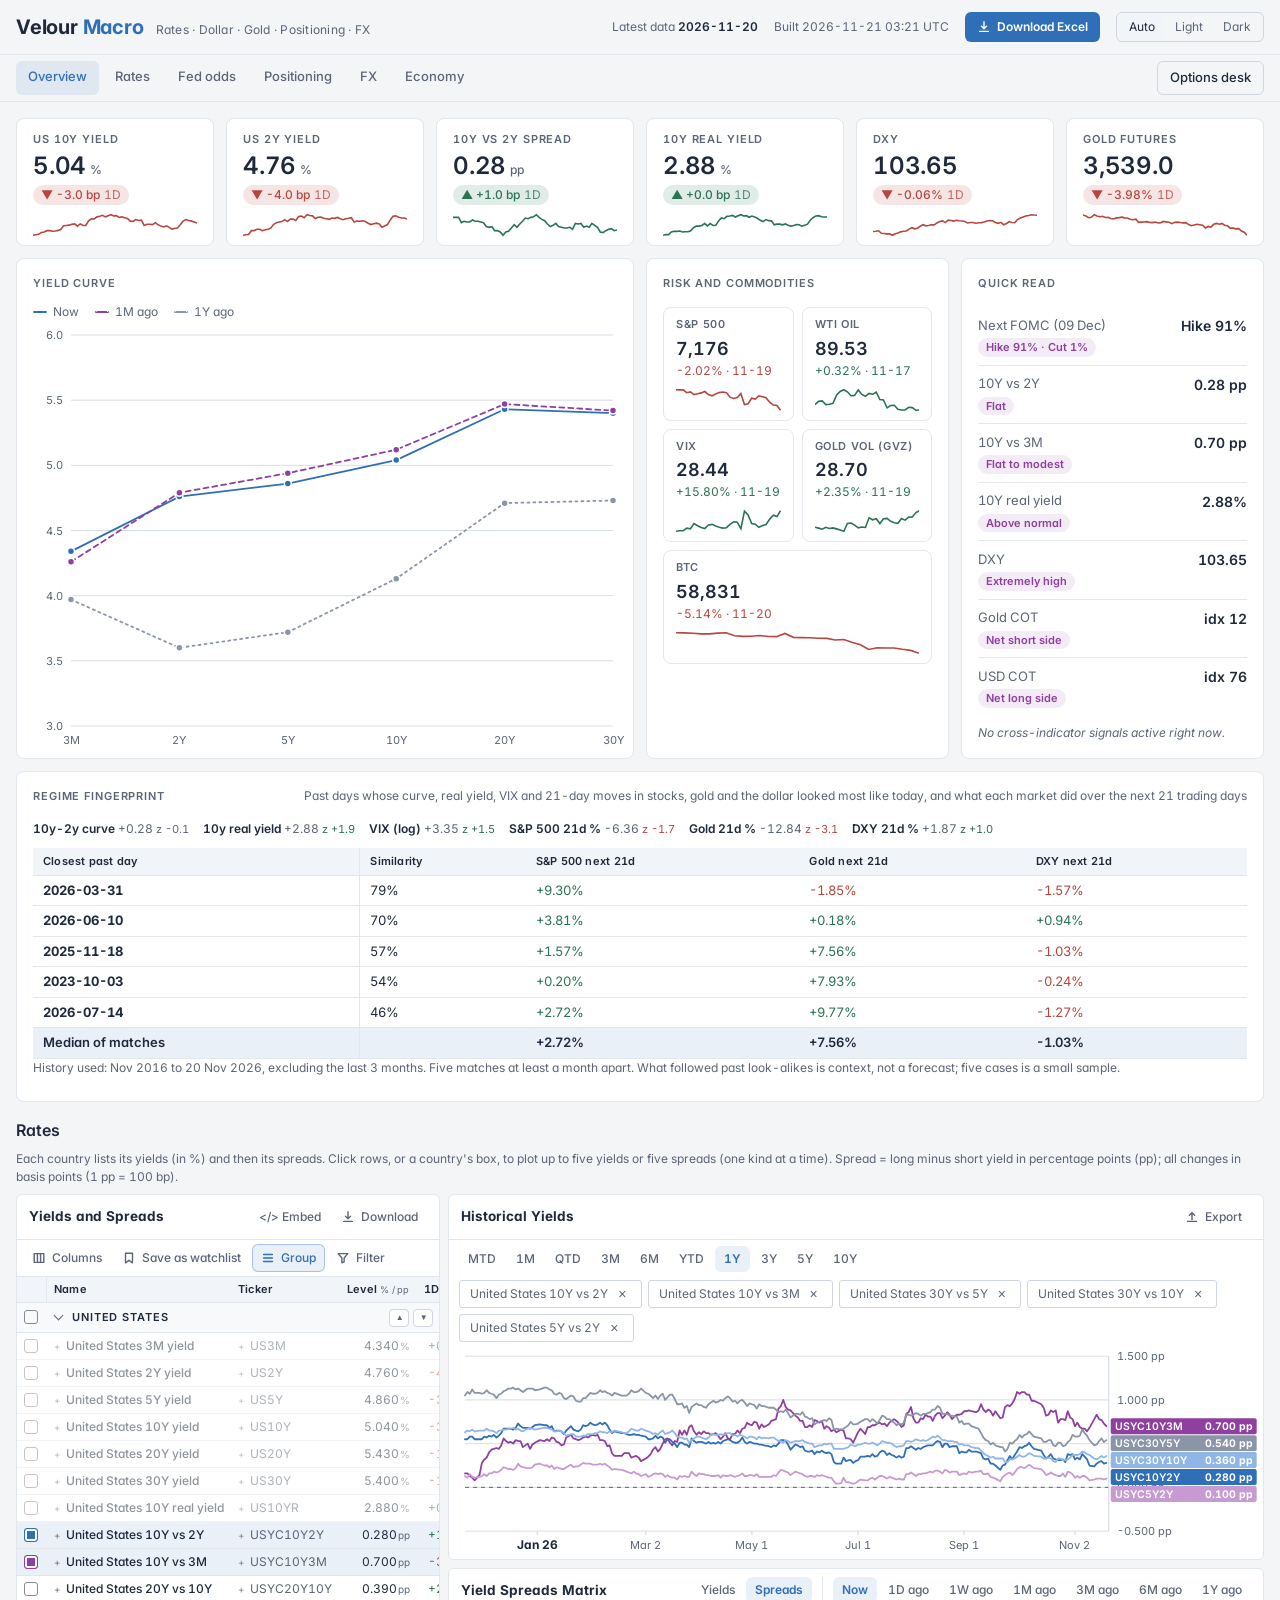
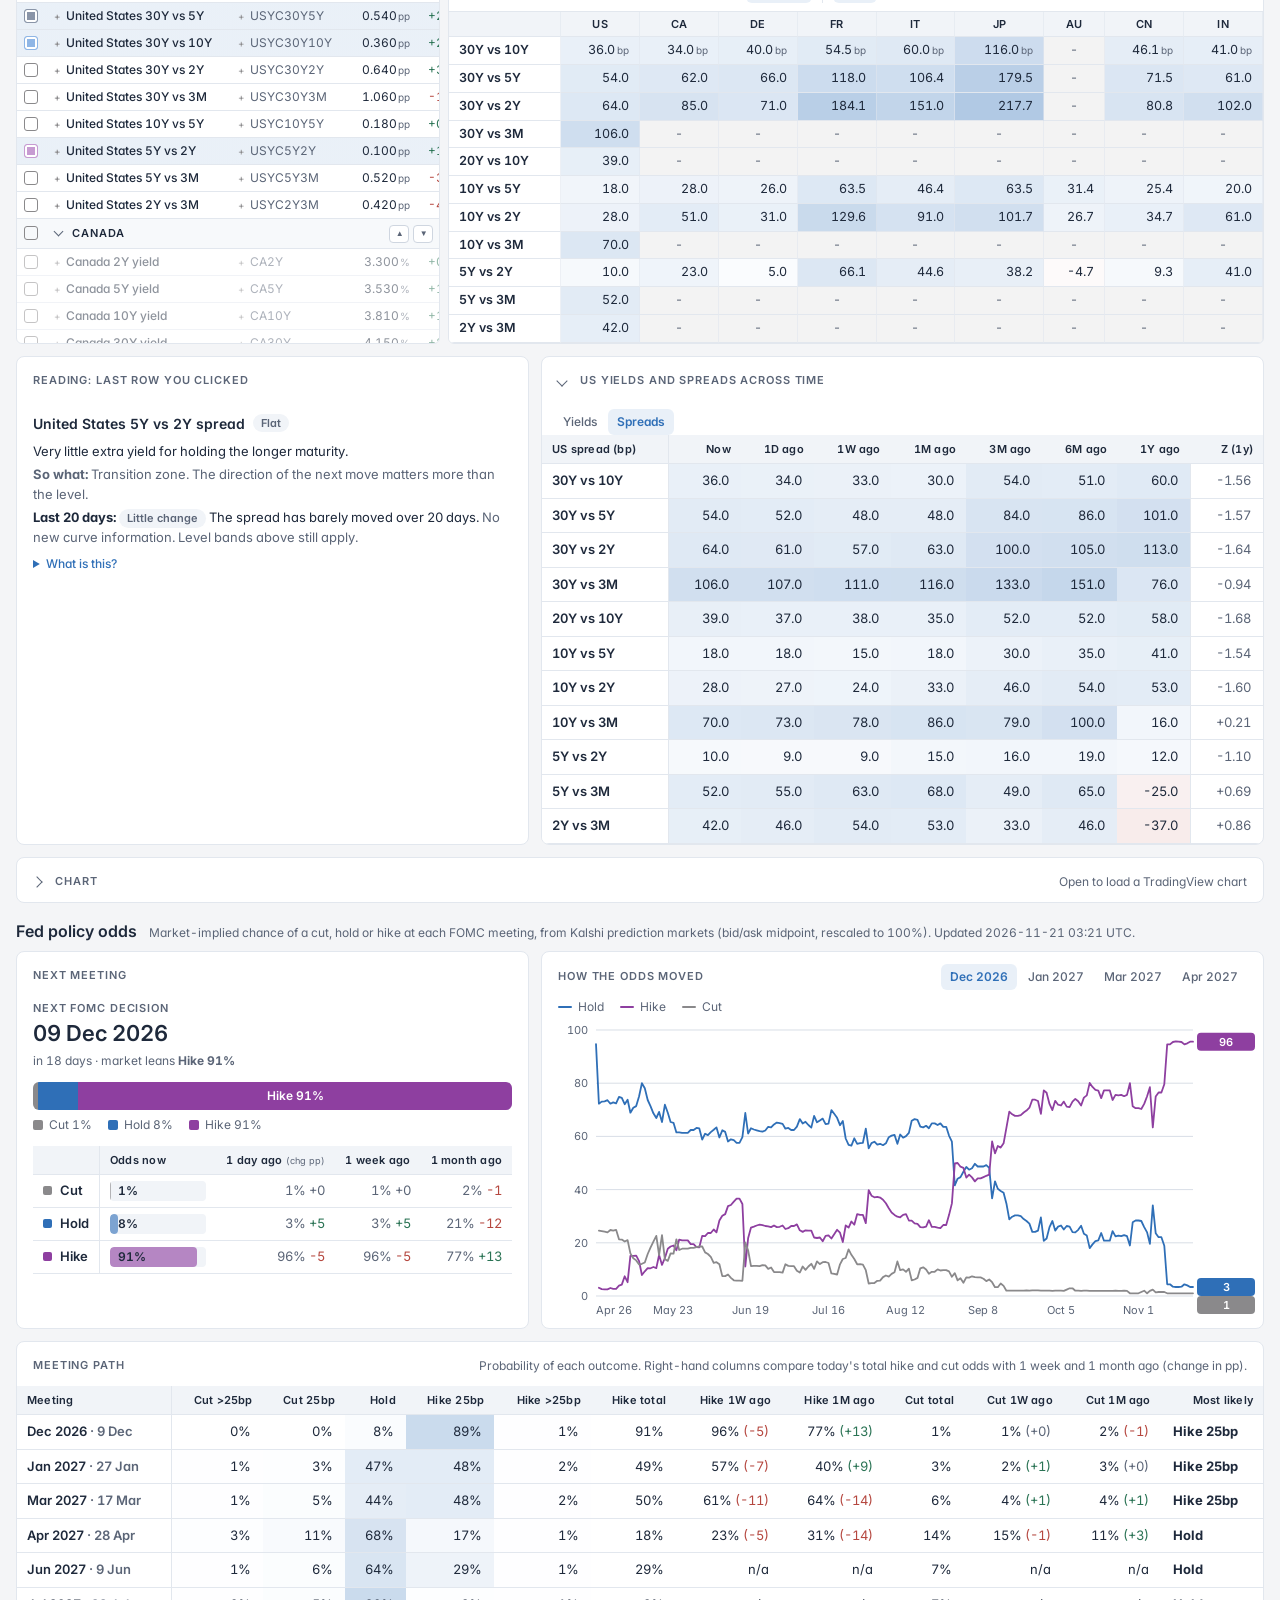
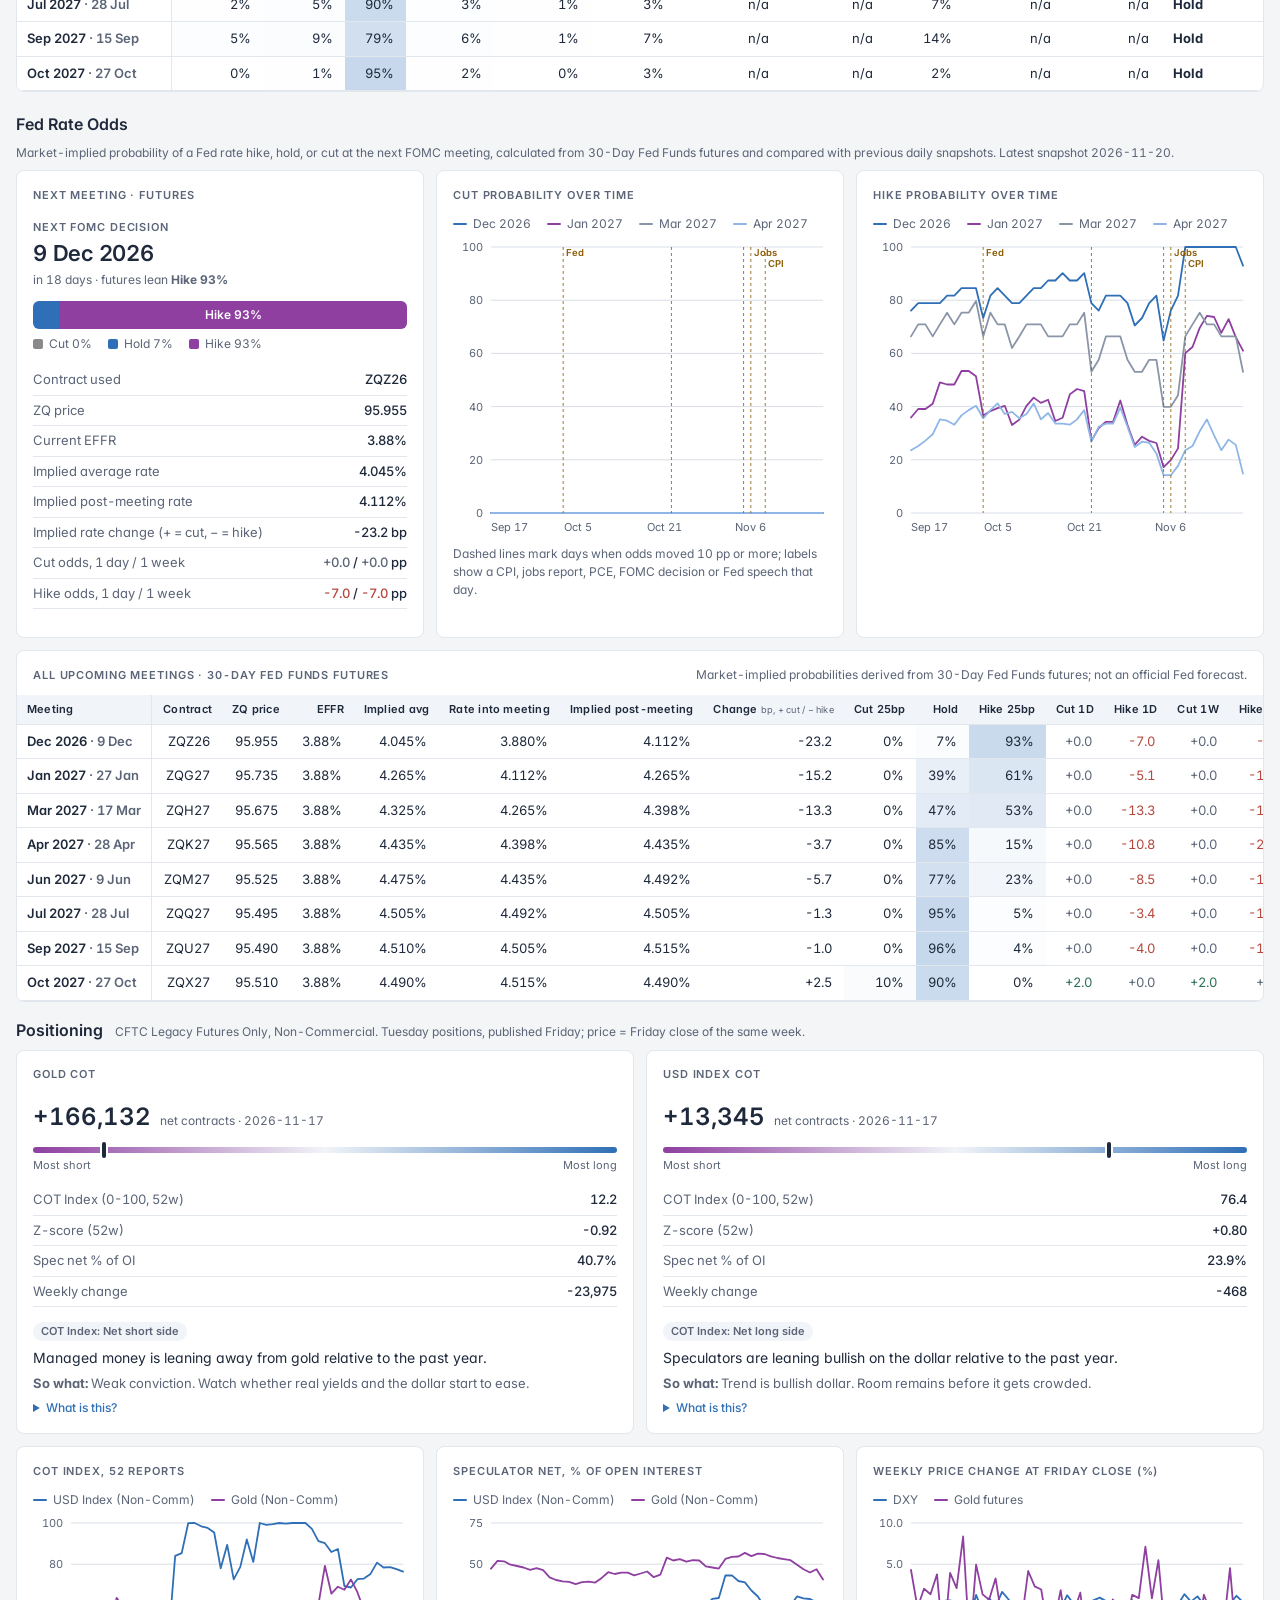
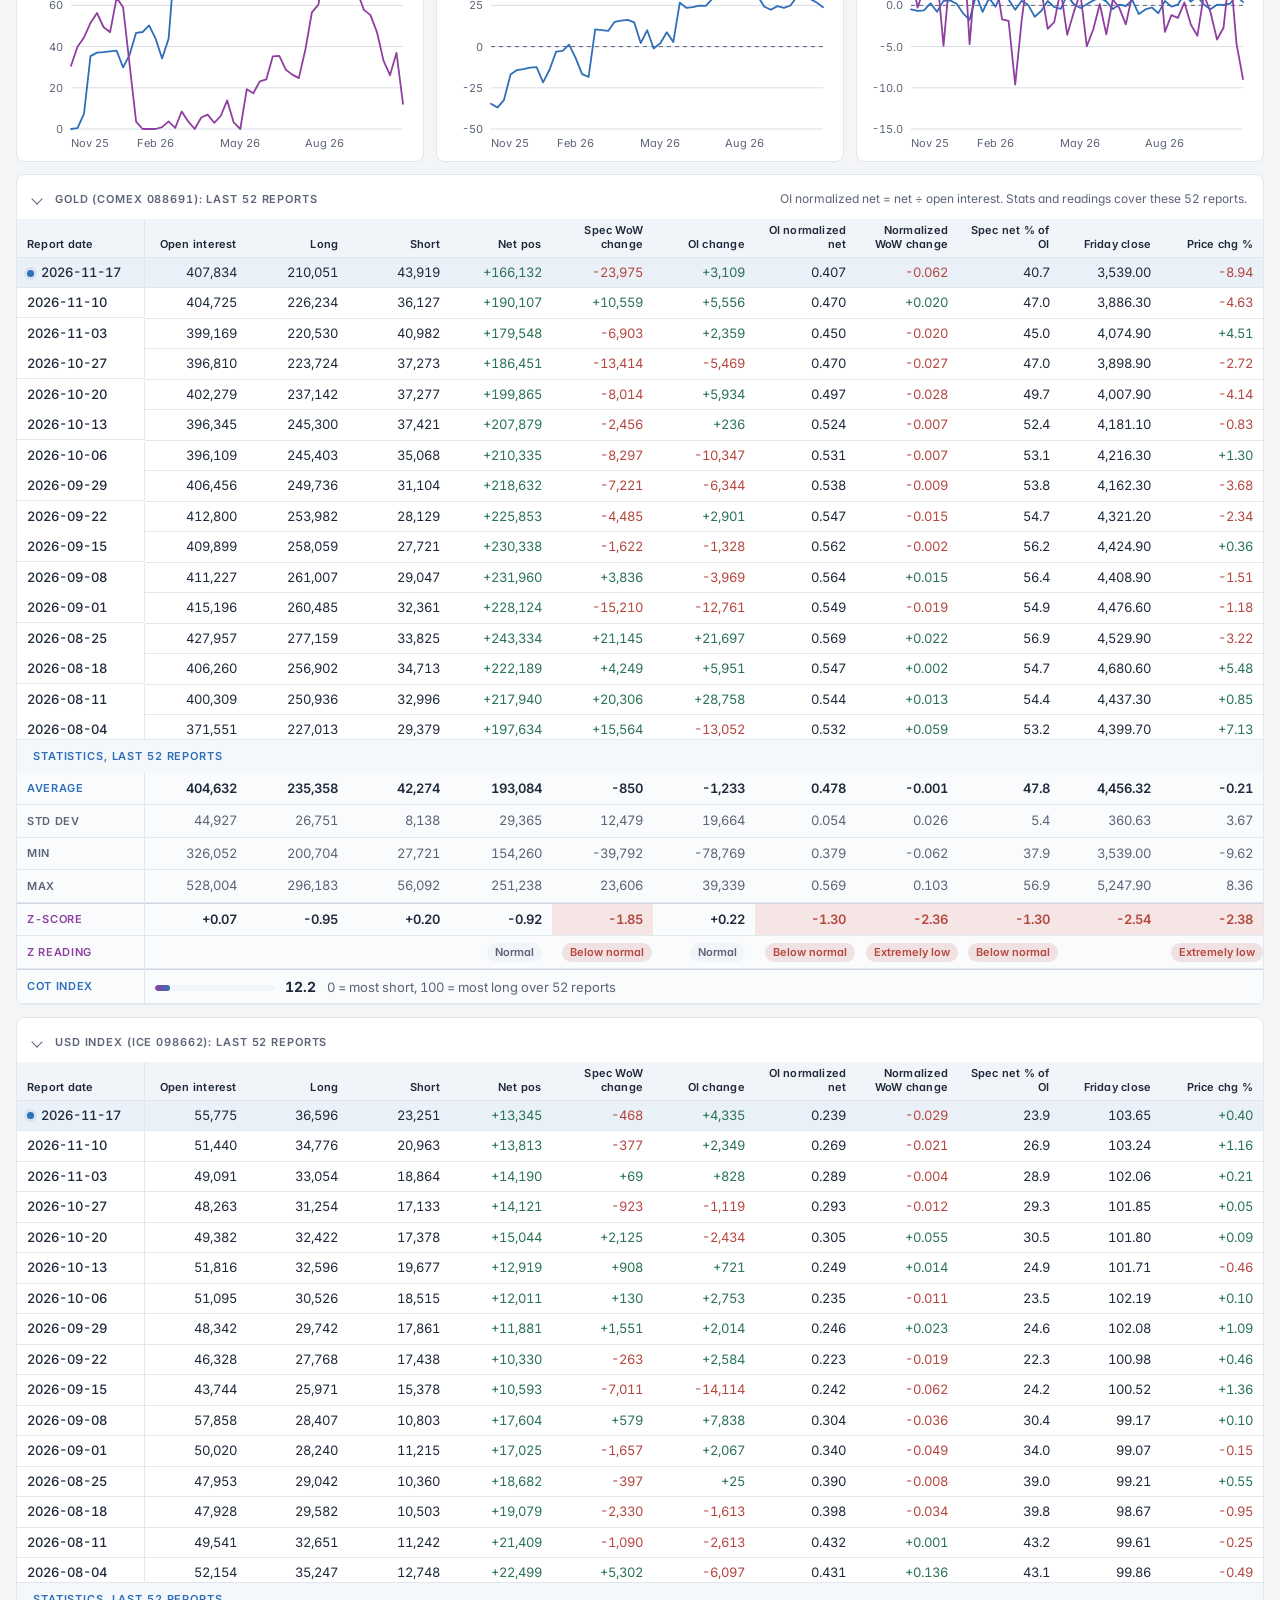
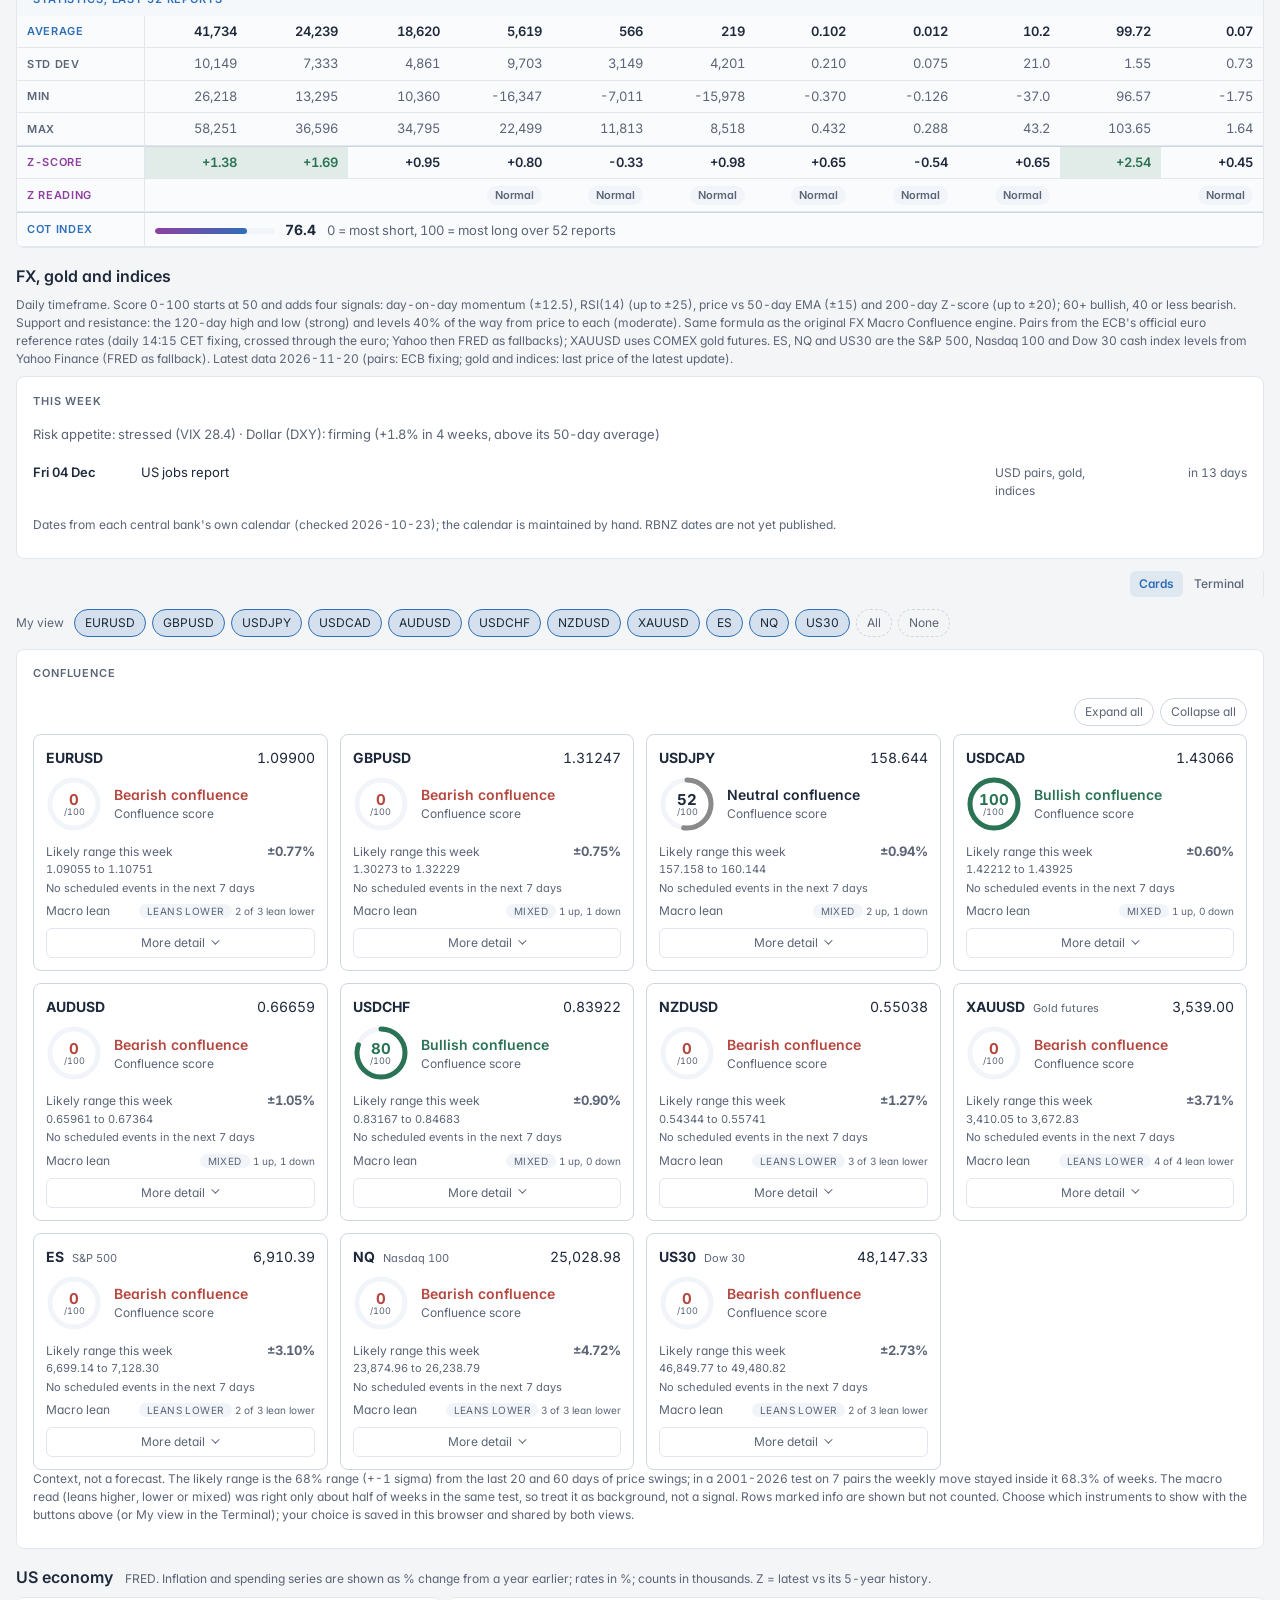
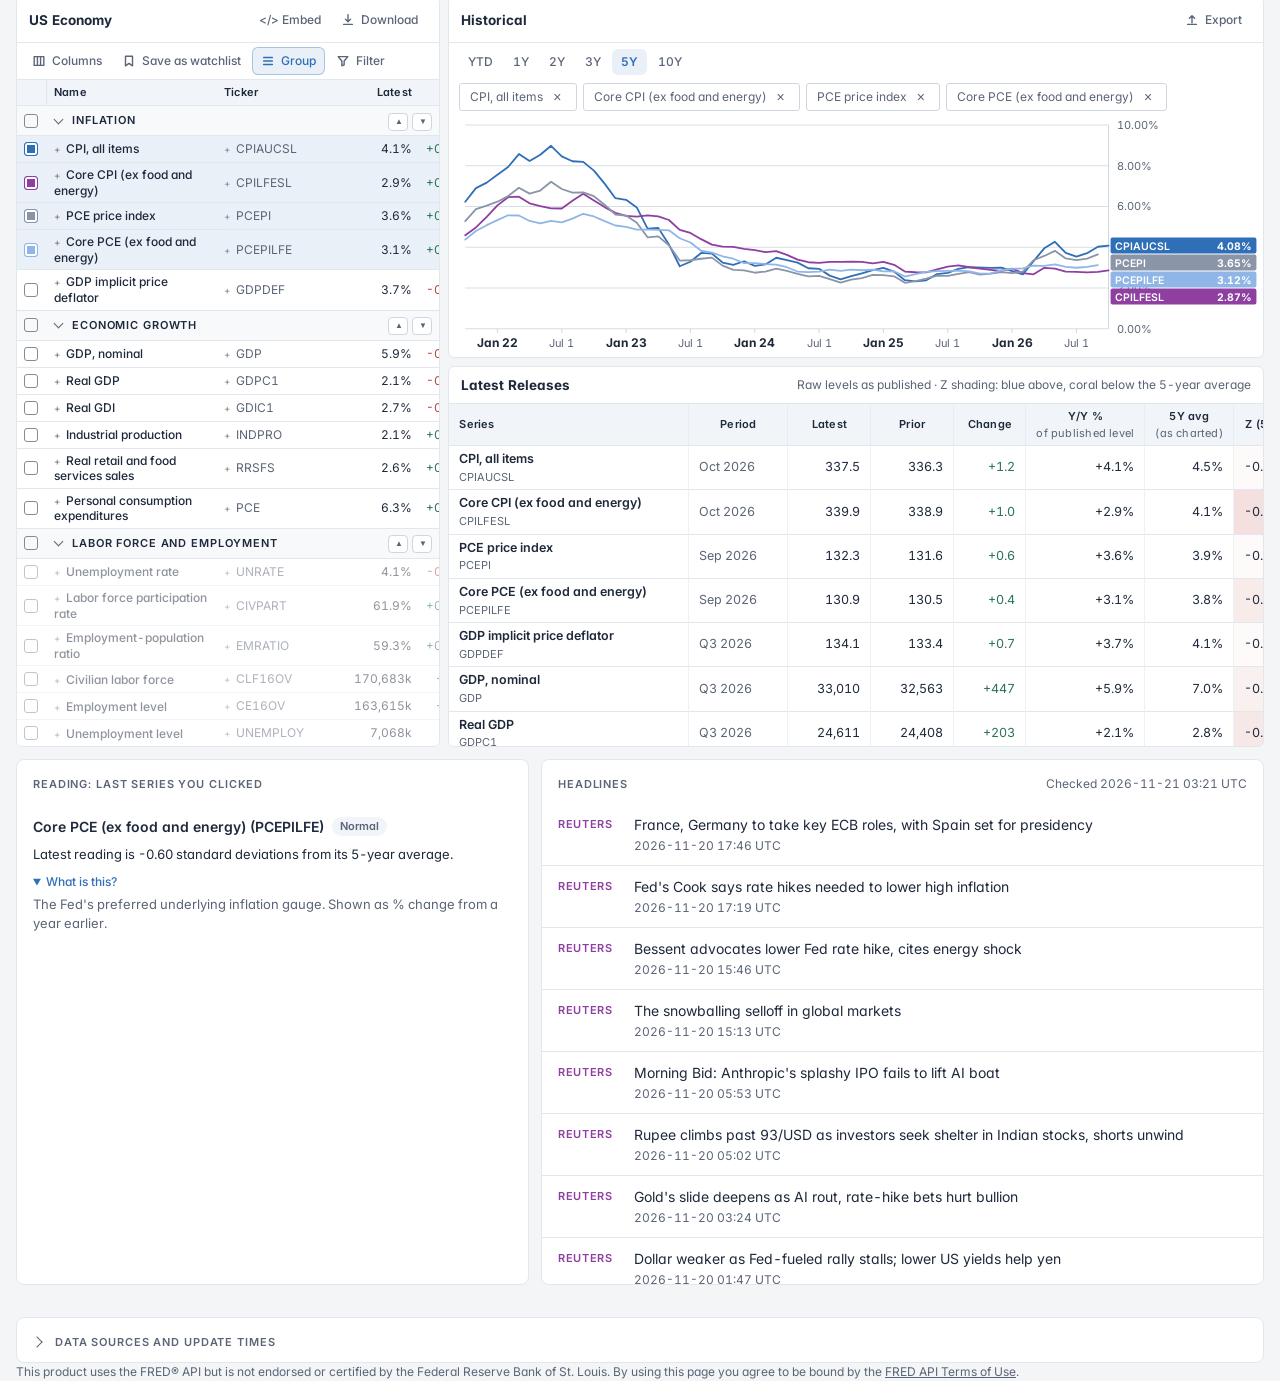
==== docs/index.html @ fdab0db1 "Auto-update data and dashboard" ====
<!doctype html>
<html lang="en">
<head>
<meta charset="utf-8">
<meta name="viewport" content="width=device-width, initial-scale=1">
<meta name="color-scheme" content="dark light">
<title>Velour Macro Dashboard</title>
<link rel="icon" type="image/png" sizes="64x64" href="[data-uri]">
<link rel="apple-touch-icon" href="[data-uri]">
<link rel="preconnect" href="https://fonts.googleapis.com">
<link rel="preconnect" href="https://fonts.gstatic.com" crossorigin>
<link rel="stylesheet" href="https://fonts.googleapis.com/css2?family=Inter:wght@400;500;600;700&display=swap">
<script>
  try { var t = localStorage.getItem("macro-theme"); if (t === "light" || t === "dark") document.documentElement.setAttribute("data-theme", t); } catch (e) {}
</script>
<style>
  /* =====================================================================
     DESIGN TOKENS
     Dark: a single cool-slate neutral family, tinted toward the brand blue, so page, panels, lines and accents harmonise.
       background #12151A · surface #1A1E25 · raised #20252D · hairline #252B34 · outline #2D343F
       text #E6EAF0 (softened white) · muted #8E98A9 · primary #90BFF9 · secondary #B96AC9 · neutral mark #6F7A8C
       status: up #6FBF9C · down #E0938D · warn #D9B26A (desaturated so they sit quietly on the surface)
     Light: derived from the same hues (primary #2F6FB7, secondary #8E3FA0), all text pairs AA.
     ===================================================================== */
  :root {
    /* Dark: one cool slate family tinted toward the primary blue, so background, panels, lines and accents share a hue.
       Brand accents kept: primary #90BFF9, secondary #B96AC9. Text softened slightly from #F8FAFC to cut glare. */
    --primary: #90bff9; --secondary: #b96ac9; --accent: #6f7a8c;
    --background: #12151a; --surface: #1a1e25; --text: #e6eaf0; --muted: #8e98a9; --border: #252b34;
    --border-strong: #2d343f; --surface-2: #20252d; --secondary-ink: #cf9ad9; --primary-ink: #9cc6fa;
    --up: #6fbf9c; --down: #e0938d; --warn: #d9b26a; --on-primary: #12151a;
    --s1: var(--primary); --s2: var(--secondary); --s3: #8a95a8; --s4: #c3dbfb; --s5: #dcb6e4;
    --tint-primary: rgba(144, 191, 249, .10); --tint-secondary: rgba(185, 106, 201, .14);
    --grid: rgba(143, 156, 178, .12);
    color-scheme: dark;
  }
  /* Light: derived from the same hues. #90BFF9 -> #2F6FB7, #B96AC9 -> #8E3FA0 (both AA on white and on #F4F5F7). */
  :root[data-theme="light"] {
    --primary: #2f6fb7; --secondary: #8e3fa0; --accent: #8a898b;
    --background: #f4f5f7; --surface: #ffffff; --text: #1e293b; --muted: #5b6577; --border: #e2e7ee;
    --border-strong: #cfd6e0; --surface-2: #f1f4f8; --secondary-ink: #8e3fa0; --primary-ink: #2f6fb7;
    --up: #2a7354; --down: #b5473f; --warn: #8a5a00; --on-primary: #ffffff;
    --s4: #8fb6e6; --s5: #c79bd2;
    --tint-primary: rgba(47, 111, 183, .10); --tint-secondary: rgba(142, 63, 160, .10);
    --grid: rgba(207, 214, 224, .8);
    color-scheme: light;
  }
  @media (prefers-color-scheme: light) {
    :root:not([data-theme]) {
      --primary: #2f6fb7; --secondary: #8e3fa0; --accent: #8a898b;
      --background: #f4f5f7; --surface: #ffffff; --text: #1e293b; --muted: #5b6577; --border: #e2e7ee;
      --border-strong: #cfd6e0; --surface-2: #f1f4f8; --secondary-ink: #8e3fa0; --primary-ink: #2f6fb7;
      --up: #2a7354; --down: #b5473f; --warn: #8a5a00; --on-primary: #ffffff;
      --s4: #8fb6e6; --s5: #c79bd2;
      --tint-primary: rgba(47, 111, 183, .10); --tint-secondary: rgba(142, 63, 160, .10);
      --grid: rgba(207, 214, 224, .8);
      color-scheme: light;
    }
  }
  /* legacy names used by the chart script */
  :root { --ink: var(--text); --line: var(--grid); --line2: var(--border-strong); --tile: var(--surface); --tint: var(--surface-2); --onser: var(--on-primary); --head: var(--surface-2); }

  /* Type scale: page title 20/600 · section title 16/600 · card label 11 caps · big number 24/600 · body 14 · table 13 */
  * { box-sizing: border-box; }
  html { scroll-behavior: smooth; background: var(--background); }
  @media (prefers-reduced-motion: reduce) { html { scroll-behavior: auto; } * { transition: none !important; animation: none !important; } }
  body { margin: 0; background: var(--background); color: var(--text); font: 14px/1.5 "Inter", system-ui, -apple-system, "Segoe UI", Roboto, sans-serif; font-feature-settings: "tnum" 1, "cv11" 1; -webkit-font-smoothing: antialiased; }
  td, th, .num, .kv, .tv { font-variant-numeric: tabular-nums; }
  a { color: var(--primary-ink); }
  .up { color: var(--up); } .down { color: var(--down); } .flat { color: var(--muted); }
  .muted-text { color: var(--muted); }
  .site-foot { padding-top: 4px; padding-bottom: 28px; }
  .site-foot p { margin: 0; font-size: 12px; line-height: 1.5; overflow-wrap: anywhere; }
  .news-empty { padding: 4px 16px 16px; }
  .sr-only { position: absolute; width: 1px; height: 1px; overflow: hidden; clip: rect(0 0 0 0); white-space: nowrap; }
  :focus-visible { outline: 2px solid var(--primary); outline-offset: 2px; border-radius: 4px; }
  ::selection { background: var(--tint-primary); }
  * { scrollbar-color: var(--accent) transparent; scrollbar-width: thin; }

  .wrap { max-width: 1472px; margin: 0 auto; padding: 0 16px; }

  /* ---------- header bar ---------- */
  .topbar { border-bottom: 1px solid var(--border); background: var(--background); }
  .topbar .wrap { display: flex; align-items: center; justify-content: space-between; gap: 8px 16px; flex-wrap: wrap; padding-top: 12px; padding-bottom: 12px; }
  .brand { display: flex; align-items: baseline; gap: 12px; flex-wrap: wrap; min-width: 0; }
  .brand h1 { margin: 0; font-size: 20px; font-weight: 700; letter-spacing: -.01em; }
  .brand h1 b { color: var(--primary); font-weight: 700; }
  .brand .sub { font-size: 12px; color: var(--muted); letter-spacing: .02em; }
  .meta { display: flex; align-items: center; gap: 8px 16px; flex-wrap: wrap; font-size: 12px; color: var(--muted); }
  .meta b { color: var(--text); font-weight: 600; }
  .btn { display: inline-flex; align-items: center; gap: 6px; font: inherit; font-size: 12px; font-weight: 600; color: var(--on-primary); background: var(--primary); border: 0; border-radius: 6px; padding: 6px 12px; text-decoration: none; cursor: pointer; }
  .btn:hover { filter: brightness(1.06); }
  .themes { display: inline-flex; border: 1px solid var(--border-strong); border-radius: 6px; padding: 2px; }
  .themes button { font: inherit; font-size: 12px; border: 0; background: transparent; color: var(--muted); padding: 3px 10px; border-radius: 4px; cursor: pointer; }
  .themes button[aria-pressed="true"] { background: var(--surface-2); color: var(--text); }

  .stickyhead { position: sticky; top: 0; z-index: 30; }
  @media (max-width: 760px) {
    .topbar .wrap { padding-top: 8px; padding-bottom: 8px; gap: 12px; flex-wrap: nowrap; overflow-x: auto; scrollbar-width: none; }
    .topbar .wrap > * { flex: none; }
    .brand, .meta { flex-wrap: nowrap; white-space: nowrap; }
    .brand .sub { display: none; }
    .meta { gap: 10px; }
    .btn { padding: 4px 9px; }
  }
  nav.sections { position: relative; z-index: 20; background: color-mix(in srgb, var(--background) 92%, transparent); backdrop-filter: blur(8px); -webkit-backdrop-filter: blur(8px); border-bottom: 1px solid var(--border); }
  nav.sections .wrap { display: flex; gap: 4px; overflow-x: auto; padding-top: 6px; padding-bottom: 6px; scrollbar-width: none; }
  nav.sections a { flex: none; color: var(--muted); text-decoration: none; font-size: 13px; font-weight: 500; padding: 6px 12px; border-radius: 6px; border-bottom: 2px solid transparent; transition: color .15s, background .15s; }
  nav.sections a:hover { color: var(--text); background: var(--surface); }
  nav.sections a.active { color: var(--primary-ink); background: var(--tint-primary); }

  /* ---------- sections & grid ---------- */
  main { padding: 8px 0 32px; }
  section.sec { scroll-margin-top: calc(var(--hh, 104px) - 10px);  /* the section's top padding tucks under the header, so nothing from the section above peeks through */ padding-top: 16px; }
  .sechead { display: flex; align-items: baseline; gap: 8px 12px; flex-wrap: wrap; margin: 0 0 8px; }
  .sechead h2 { margin: 0; font-size: 16px; font-weight: 600; }
  .sechead p { margin: 0; color: var(--muted); font-size: 12px; }
  .grid { display: grid; grid-template-columns: repeat(12, minmax(0, 1fr)); gap: 12px; }
  .grid > * { grid-column: span var(--w, 12); min-width: 0; }
  @media (max-width: 1024px) { .grid > * { grid-column: span min(var(--w, 12), 12); } .grid > .half { grid-column: span 12; } }
  @media (max-width: 760px) { .grid > * { grid-column: span 12 !important; } }

  /* ---------- one card style ---------- */
  .card { background: var(--surface); border: 1px solid var(--border); border-radius: 8px; min-width: 0; display: flex; flex-direction: column; overflow: hidden; }
  .card-h { display: flex; align-items: center; justify-content: space-between; gap: 8px; flex-wrap: wrap; padding: 12px 16px 8px; min-height: 44px; }
  .card-h h3 { margin: 0; font-size: 11px; font-weight: 600; color: var(--muted); text-transform: uppercase; letter-spacing: .08em; }
  .card-h .note { margin: 0; }
  .card-b { padding: 4px 16px 16px; flex: 1; min-height: 0; }
  .card-b.flush { padding: 0; }
  .note { color: var(--muted); font-size: 12px; margin: 0 0 8px; }
  details.card > summary { list-style: none; cursor: pointer; }
  details.card > summary::-webkit-details-marker { display: none; }
  details.card > summary .chev { width: 8px; height: 8px; border-right: 1.5px solid var(--muted); border-bottom: 1.5px solid var(--muted); transform: rotate(-45deg); transition: transform .15s; margin-right: 4px; flex: none; }
  details.card[open] > summary .chev { transform: rotate(45deg); }
  .tvbox { height: 480px; margin-top: 10px; border: 1px solid var(--border); border-radius: 8px; overflow: hidden; }
  .tvbox iframe { width: 100%; height: 100%; border: 0; display: block; }
  @media (max-width: 640px) { .tvbox { height: 380px; } }
  #tvcard { scroll-margin-top: calc(var(--hh, 104px) - 10px); }
  #tvcard[open] .tvhint { display: none; }
  .tvbox .tvload { margin: 12px; }
  .tvbox { position: relative; }
  .tvbox tv-advanced-chart { display: block; height: 100%; width: 100%; }
  .tvbar { display: flex; align-items: flex-start; justify-content: space-between; gap: 8px; }
  .tvbar .ranges { flex: 1 1 auto; min-width: 0; }
  .tvbar .tvx { flex: none; font: inherit; font-size: 12px; font-weight: 600; border: 1px solid var(--border-strong); background: var(--surface-2); color: var(--text); padding: 4px 12px; border-radius: 6px; cursor: pointer; white-space: nowrap; }
  .tvbar .tvx:hover:not(:disabled) { background: var(--tint-primary); color: var(--primary-ink); }
  .tvbar .tvx:disabled { opacity: .45; cursor: default; }
  .tvbar .tvx[hidden] { display: none; }
  /* expanded: the same card body is lifted over the viewport with CSS only, so the chart element is never rebuilt */
  .card-b.tvfull { position: fixed; inset: var(--tvtop, 0px) 0 0 0; z-index: 25; background: var(--surface); padding: 10px 12px; display: flex; flex-direction: column; overflow: auto; }
  .card-b.tvfull .tvbox { flex: 1 1 auto; height: auto; min-height: 240px; }
  .card-b.tvfull .tvnote2 { display: none; }
  .card-b.tvfull .note { margin: 8px 0 0; }
  body.tvlock { overflow: hidden; }
  .tvwm { position: absolute; left: 0; right: 0; top: 46%; transform: translateY(-50%); text-align: center; font-size: clamp(40px, 12vw, 120px); font-weight: 700; letter-spacing: .25em; color: var(--text); opacity: .08; pointer-events: none; user-select: none; z-index: 3; }
  @media (max-width: 480px) { .tvwm { display: none; } }
  details.card > summary .ttl { display: flex; align-items: center; gap: 10px; }
  details.card > summary:hover h3 { color: var(--text); }

  /* skeleton while a chart draws */
  .cv:empty::before { content: ""; position: absolute; inset: 8px; border-radius: 6px; background: linear-gradient(90deg, var(--surface-2) 0%, color-mix(in srgb, var(--surface-2) 60%, var(--surface)) 50%, var(--surface-2) 100%); background-size: 200% 100%; animation: sk 1.2s linear infinite; }
  @keyframes sk { to { background-position: -200% 0; } }

  /* ---------- KPI cards ---------- */
  .kpis { display: grid; grid-template-columns: repeat(6, minmax(0, 1fr)); gap: 12px; }
  @media (max-width: 1024px) { .kpis { grid-template-columns: repeat(3, minmax(0, 1fr)); } }
  @media (max-width: 520px) { .kpis { grid-template-columns: repeat(2, minmax(0, 1fr)); } }
  .kpi { background: var(--surface); border: 1px solid var(--border); border-radius: 8px; padding: 12px 16px 8px; min-width: 0; }
  .kl { font-size: 11px; color: var(--muted); text-transform: uppercase; letter-spacing: .08em; font-weight: 600; white-space: nowrap; overflow: hidden; text-overflow: ellipsis; }
  .kv { font-size: 24px; font-weight: 600; line-height: 1.25; margin-top: 4px; letter-spacing: -.01em; }
  .kv small { font-size: 12px; font-weight: 500; color: var(--muted); margin-left: 4px; }
  .kc { margin-top: 4px; font-size: 12px; color: var(--muted); }
  .chip-chg { display: inline-flex; align-items: center; gap: 4px; padding: 1px 8px; border-radius: 999px; background: var(--surface-2); color: var(--muted); font-weight: 500; }
  .chip-chg.up { color: var(--up); background: color-mix(in srgb, var(--up) 14%, transparent); }
  .chip-chg.down { color: var(--down); background: color-mix(in srgb, var(--down) 14%, transparent); }
  .chip-chg span { opacity: .8; font-weight: 400; }
  .spark { display: block; width: 100%; height: 24px; margin-top: 8px; }
  .spark.up { color: var(--up); } .spark.down { color: var(--down); } .spark.flat { color: var(--accent); }

  /* market tiles (risk strip, FX spot) */
  .tiles { display: grid; grid-template-columns: repeat(auto-fill, minmax(140px, 1fr)); gap: 8px; }
  .riskstrip { grid-template-columns: repeat(2, minmax(0, 1fr)); }
  .riskstrip .tile:last-child:nth-child(odd) { grid-column: 1 / -1; }   /* odd tile count: last tile spans the row */
  .tile { border: 1px solid var(--border); background: var(--surface-2); border-radius: 8px; padding: 8px 12px; min-width: 0; background: var(--surface); }
  .tl { display: flex; justify-content: space-between; align-items: center; gap: 6px; font-size: 11px; color: var(--muted); text-transform: uppercase; letter-spacing: .06em; font-weight: 600; }
  .tv { font-size: 18px; font-weight: 600; margin-top: 2px; }
  .tc { font-size: 12px; color: var(--muted); }
  .tc.up { color: var(--up); } .tc.down { color: var(--down); }
  .tile.empty .tv { color: var(--muted); font-weight: 400; }
  .tag { font-size: 10px; padding: 1px 8px; border-radius: 999px; background: var(--surface-2); color: var(--muted); letter-spacing: .04em; }
  .tag.up { background: color-mix(in srgb, var(--up) 14%, transparent); color: var(--up); }
  .tag.down { background: color-mix(in srgb, var(--down) 14%, transparent); color: var(--down); }
  .emptystate { margin: 0 0 12px; padding: 10px 12px; border: 1px dashed var(--border-strong); border-radius: 8px; color: var(--muted); font-size: 13px; }

  /* quick read */
  .quick { list-style: none; margin: 0; padding: 0; }
  .quick li { display: grid; grid-template-columns: 1fr auto; gap: 2px 8px; align-items: center; padding: 8px 0; border-bottom: 1px solid var(--border); }
  .quick li:last-child { border-bottom: 0; }
  .ql { font-size: 13px; color: var(--muted); } .qv { font-weight: 600; text-align: right; }
  .qb { grid-column: 1 / -1; justify-self: start; font-size: 11px; font-weight: 600; padding: 1px 8px; border-radius: 999px; background: var(--tint-secondary); color: var(--secondary-ink); }
  .optstats { display: flex; flex-wrap: wrap; gap: 6px 18px; font-size: 12px; color: var(--muted); margin: 2px 0 10px; }
  .optstats b { color: var(--text); font-weight: 600; }
  .opttab td, .opttab th { padding: 5px 10px; }
  .opttab tr.optnow th, .opttab tr.optnow td { background: var(--tint-primary); font-weight: 600; }
  .optread { font-size: 13px; margin: 10px 0 6px; line-height: 1.5; }
  .odbar { display: flex; flex-wrap: wrap; gap: 8px 16px; align-items: center; padding-top: 12px; }
  .odsel { font-size: 12px; color: var(--muted); display: inline-flex; gap: 6px; align-items: center; }
  .odsel select { font: inherit; font-size: 12px; color: var(--text); background: var(--surface-2); border: 1px solid var(--border-strong); border-radius: 6px; padding: 3px 6px; }
  .btn.ghost { background: var(--surface-2); color: var(--text); border: 1px solid var(--border-strong); margin-left: auto; }
  .odbar, .odstats, .odmode { flex: none !important; }
  .odstats { display: flex; flex-wrap: wrap; gap: 8px 22px; padding-top: 0; }
  .odstats div { min-width: 92px; } .odstats .kl { font-size: 10px; } .odstats .v { font-size: 17px; font-weight: 600; margin-top: 2px; font-variant-numeric: tabular-nums; }
  .odstats .m { font-size: 11px; color: var(--muted); font-variant-numeric: tabular-nums; }
  .odcap { font-size: 11px; color: var(--muted); padding: 0 16px; min-height: 16px; }
  .odbox { position: relative; height: 440px; margin: 4px 8px 10px; }
  .odbox canvas { width: 100%; height: 100%; display: block; cursor: grab; touch-action: none; }
  .odbox canvas:active { cursor: grabbing; }
  .odlegend { display: flex; gap: 8px; align-items: center; font-size: 11px; color: var(--muted); padding: 0 16px 12px; }
  .odlegend i { display: inline-block; width: 120px; height: 8px; border-radius: 4px; }
  .odgrid { height: 440px; overflow: auto; margin: 4px 8px 10px; border: 1px solid var(--border); border-radius: 6px; }
  .odgrid table { font-size: 11px; } .odgrid th, .odgrid td { padding: 3px 8px; text-align: right; }
  .odgrid thead th { position: sticky; top: 0; background: var(--surface); z-index: 2; cursor: pointer; }
  .odgrid tbody th { position: sticky; left: 0; background: var(--surface); z-index: 1; }
  .odgrid td { cursor: pointer; background: color-mix(in srgb, var(--c, transparent) calc(var(--i, 0) * 1%), transparent); }
  .odgrid td.sel, .odgrid th.sel { outline: 1px solid var(--primary); outline-offset: -1px; }
  .odgrid tr.spot th, .odgrid tr.spot td { border-bottom: 1px dashed var(--text); }
  .odgrid .tagw { font-size: 9px; font-weight: 600; padding: 0 4px; border-radius: 3px; margin-left: 4px; }
  .odtip { position: absolute; pointer-events: none; background: var(--surface-2); border: 1px solid var(--border-strong); border-radius: 6px; padding: 4px 8px; font-size: 11px; white-space: nowrap; z-index: 5; display: none; }
  @media (max-width: 760px) { .odbox, .odgrid { height: 360px; } .odbox.odterr { height: 290px; } .btn.ghost { margin-left: 0; } }
  .odgcols[hidden] { display: none !important; } .odgcols { display: none; font-size: 11px; padding: 2px 8px; margin: 0; flex: none; } @media (max-width: 760px) { .odgcols { display: inline-block; } }
  #od-rng { flex: none; }
  .odfeed { font-size: 11px; color: var(--muted); margin-left: auto; display: inline-flex; align-items: center; gap: 6px; }
  .odfeed i { width: 7px; height: 7px; border-radius: 50%; background: var(--up); display: inline-block; } .odfeed.stale i { background: var(--warn); }
  .odfeed + .btn.ghost { margin-left: 0; }
  .odreg { margin: 0 16px 14px; padding: 6px 10px; border-left: 3px solid var(--c, var(--muted)); background: var(--surface-2); border-radius: 0 6px 6px 0; font-size: 12px; display: flex; gap: 10px; align-items: baseline; flex-wrap: wrap; }
  .odreg b { color: var(--c); text-transform: uppercase; letter-spacing: .06em; font-size: 11px; }
  .odsw { display: flex; gap: 5px; } .odsw button { width: 16px; height: 16px; border-radius: 4px; border: 1px solid var(--border-strong); cursor: pointer; padding: 0; }
  .odsw button[aria-pressed="true"] { outline: 2px solid var(--text); outline-offset: 1px; }
  .odgwrap { display: flex; gap: 6px; margin: 4px 8px 10px; } .odgwrap .odgrid { flex: 1; margin: 0; }
  .odbar2 { width: 10px; border-radius: 5px; display: flex; flex-direction: column; justify-content: space-between; align-items: center; position: relative; }
  .odbar2 span { position: absolute; right: 14px; font-size: 9px; color: var(--muted); white-space: nowrap; } .odbar2 span:first-child { top: 0; } .odbar2 span:last-child { bottom: 0; }
  .odgrid td.lvl { text-align: left; } .odgrid .pill { font-size: 10px; font-weight: 600; padding: 1px 6px; border-radius: 4px; white-space: nowrap; }
  .optin { padding: 0 12px 12px; } .optin > .card { box-shadow: none; }
  nav.sections a.pagetab { margin-left: auto; color: var(--text); border: 1px solid var(--border-strong); }
  nav.sections a.pagetab.active { border-color: transparent; }
  .backlink { font-size: 12px; color: var(--primary-ink); text-decoration: none; margin-right: 6px; } .backlink:hover { text-decoration: underline; }
  body.optpage main > .sec:not(#options) { display: none !important; }
  body:not(.optpage) #options { display: none !important; }
  .odvi { cursor: pointer; border-radius: 6px; padding: 4px 6px; } .odvi.on { background: var(--tint-primary); }
  .odmode { font-size: 12px; color: var(--muted); margin: 0; padding: 0 16px 8px; }
  .odstack { display: grid; grid-template-columns: 1fr 1fr; gap: 12px; padding: 4px 12px 12px; }
  .odpane { border: 1px solid var(--border); border-radius: 8px; padding: 8px; min-width: 0; }
  .odpane .odpbar { display: flex; flex-wrap: wrap; gap: 6px; margin-bottom: 4px; }
  .odpane select { font: inherit; font-size: 12px; color: var(--text); background: var(--surface-2); border: 1px solid var(--border-strong); border-radius: 6px; padding: 3px 6px; }
  .odpane .odbox { height: 380px; margin: 0; }
  .odguide p { margin: 0 0 8px; font-size: 13px; line-height: 1.55; } .odguide b { color: var(--text); }
  .odprompt { width: 100%; min-height: 220px; font: 12px/1.5 ui-monospace, SFMono-Regular, Menlo, monospace; color: var(--text); background: var(--surface-2); border: 1px solid var(--border-strong); border-radius: 8px; padding: 10px; margin: 6px 0 8px; resize: vertical; box-sizing: border-box; }
  .fpprof { display: flex; flex-wrap: wrap; gap: 6px 14px; font-size: 12px; margin: 0 0 10px; color: var(--muted); }
  .fpprof b { color: var(--text); font-weight: 600; } .fpprof i { font-style: normal; font-size: 11px; }
  @media (max-width: 760px) { .odstack { grid-template-columns: 1fr; } }
  .quiet { margin: 8px 0 0; font-size: 12px; color: var(--muted); font-style: italic; }
  .signals { list-style: none; margin: 8px 0 0; padding: 0; display: grid; gap: 8px; }
  .signals li { border-left: 2px solid var(--warn); padding: 4px 0 4px 10px; }
  .signals span { display: block; color: var(--muted); font-size: 13px; }

  /* ---------- tables ---------- */
  .scroll { overflow: auto; }
  table { width: 100%; border-collapse: separate; border-spacing: 0; font-size: 13px; line-height: 1.5; }
  th, td { text-align: left; padding: 6px 10px; border-bottom: 1px solid var(--border); vertical-align: middle; white-space: nowrap; }
  thead th { position: sticky; top: 0; z-index: 2; background: var(--surface-2); color: var(--text); font-size: 11px; font-weight: 600; letter-spacing: .02em; border-bottom: 1px solid var(--border); }
  thead th small, th small { color: var(--muted); font-weight: 400; }
  tbody tr:hover > * { background-color: color-mix(in srgb, var(--surface-2) 70%, transparent); }
  td.hm { --c: var(--up); background: color-mix(in srgb, var(--c) calc(var(--i) * .2%), transparent); }
  td.hm.down { --c: var(--down); }
  .badge, .pill { display: inline-block; font-size: 11px; font-weight: 600; padding: 1px 8px; border-radius: 999px; white-space: nowrap; background: var(--surface-2); color: var(--muted); }
  .badge.warn { background: color-mix(in srgb, var(--warn) 16%, transparent); color: var(--warn); }
  .pill.up { background: color-mix(in srgb, var(--up) 14%, transparent); color: var(--up); }
  .pill.down { background: color-mix(in srgb, var(--down) 14%, transparent); color: var(--down); }
  .pill.flat { background: var(--surface-2); color: var(--muted); }

  /* ---------- terminal blocks (Rates, Economy) ---------- */
  .term { display: grid; grid-template-columns: minmax(0, 5fr) minmax(0, 7fr); grid-template-rows: auto auto; gap: 12px; }
  .term .wlp { grid-row: 1 / span 2; max-height: 900px; }
  .term .chp { grid-column: 2; }
  .term .rdp { grid-column: 2; }
  @media (max-width: 1024px) { .term { grid-template-columns: minmax(0, 1fr); } .term .wlp, .term .chp, .term .rdp { grid-column: 1; grid-row: auto; } .term .wlp { max-height: 70vh; } }
  .tbar { display: flex; align-items: center; gap: 2px; padding: 0 8px 8px; flex-wrap: nowrap; overflow-x: auto; scrollbar-width: none; }
  .tbar .sp { flex: 1; }
  .ctools { display: inline-flex; gap: 2px; }
  .embedok { color: var(--up) !important; }
  .tbar button, .card-h .tool { font: inherit; font-size: 12px; font-weight: 500; border: 1px solid transparent; background: transparent; color: var(--muted); padding: 4px 8px; border-radius: 6px; cursor: pointer; white-space: nowrap; display: inline-flex; align-items: center; gap: 6px; }
  .tbar button:hover, .card-h .tool:hover { color: var(--text); background: var(--surface-2); }
  .tbar button[aria-pressed="true"], .tbar button[aria-expanded="true"] { color: var(--primary-ink); border-color: color-mix(in srgb, var(--primary) 35%, transparent); background: var(--tint-primary); }
  .ico { width: 14px; height: 14px; flex: none; stroke: currentColor; fill: none; stroke-width: 1.6; stroke-linecap: round; stroke-linejoin: round; }
  .colmenu { display: flex; flex-wrap: wrap; gap: 4px 16px; padding: 8px 16px; border-top: 1px solid var(--border); font-size: 12px; color: var(--muted); }
  .colmenu[hidden], .filter[hidden] { display: none; }
  .colmenu input { accent-color: var(--primary); }
  .filter { padding: 0 16px 8px; }
  .filter input { width: 100%; font: inherit; font-size: 13px; padding: 6px 10px; border: 1px solid var(--border-strong); border-radius: 6px; background: var(--background); color: var(--text); }
  .wl { flex: 1; overflow: auto; min-height: 0; border-top: 1px solid var(--border); }
  table.watch { font-size: 13px; }
  table.watch th, table.watch td { padding: 5px 8px; height: 30px; }
  table.watch thead th { text-align: right; }
  table.watch thead th:nth-child(2), table.watch thead th.c-tk { text-align: left; }
  table.watch td { text-align: right; }
  table.watch th[scope=row] { font-weight: 500; position: sticky; left: 0; background: var(--surface); z-index: 1; }
  table.watch.econ th[scope=row] { white-space: normal; min-width: 170px; max-width: 230px; line-height: 1.3; }
  /* frozen left side while scrolling sideways: checkbox column, name column and the group titles */
  table.watch td.cb, table.watch th.cb { position: sticky; left: 0; z-index: 2; background: var(--surface); width: 30px; min-width: 30px; max-width: 30px; }
  table.watch thead th.cb { z-index: 4; background: var(--surface-2); }
  table.watch th[scope=row] { left: 30px !important; }
  table.watch thead th:nth-child(2) { position: sticky; left: 30px; z-index: 4; }
  table.watch tr.grp td.cb { background: color-mix(in srgb, var(--surface-2) 55%, var(--surface)); }
  table.watch tr.grp .gt { position: sticky; left: 30px; }
  table.watch tr.grp .gmove { z-index: 2; background: color-mix(in srgb, var(--surface-2) 55%, var(--surface)); }
  table.watch td.cb, table.watch th.cb { padding: 0 0 0 10px; text-align: left; }
  table.watch .plus { color: var(--accent); margin-right: 6px; font-size: 10px; }
  table.watch .tk { color: var(--muted); font-size: 12px; text-align: left; }
  table.watch small.cu { color: var(--muted); font-size: 10px; margin-left: 2px; }
  table.watch td.yd small { color: var(--muted); font-size: 10px; margin-left: 1px; }
  table.watch.hide-c-tk .c-tk, table.watch.hide-c-d5 .c-d5, table.watch.hide-c-d20 .c-d20, table.watch.hide-c-d252 .c-d252, table.watch.hide-c-z .c-z, table.watch.hide-c-per .c-per, table.watch.hide-c-cf .c-cf, table.watch.hide-c-ln .c-ln, table.watch.hide-c-rg .c-rg { display: none; }
  table.watch tr.grp td, table.watch tr.grp th { background: color-mix(in srgb, var(--surface-2) 55%, var(--surface)); height: 32px; border-bottom: 1px solid var(--border); }
  table.watch tr.grp th { padding: 0; position: static; }
  .gt { font: inherit; font-size: 11px; font-weight: 600; letter-spacing: .08em; text-transform: uppercase; color: var(--text); background: none; border: 0; cursor: pointer; padding: 4px 8px; display: inline-flex; align-items: center; gap: 8px; }
  .car { width: 7px; height: 7px; border-right: 1.5px solid var(--muted); border-bottom: 1.5px solid var(--muted); transform: rotate(45deg); transition: transform .15s; margin: -3px 2px 0 0; }
  .gt[aria-expanded="false"] .car { transform: rotate(-45deg); margin-top: 0; }
  tbody.closed tr.row, tr.row.hidden { display: none; }
  .gmove { text-align: right !important; white-space: nowrap; position: sticky; right: 0; }
  .mv { font-size: 8px; line-height: 1; border: 1px solid var(--border-strong); background: var(--surface); color: var(--muted); width: 20px; height: 18px; border-radius: 4px; cursor: pointer; margin-left: 4px; }
  .mv:hover { color: var(--text); border-color: var(--accent); }
  .gbox, .pick { display: inline-block; width: 14px; height: 14px; border: 1.5px solid var(--accent); border-radius: 3px; vertical-align: -3px; cursor: pointer; background: transparent; }
  .gbox[aria-checked="true"] { background: var(--primary); border-color: var(--primary); }
  tr.row { cursor: pointer; transition: background-color .12s; }
  table.watch tr.row.on > *, table.watch tr.row.on > th[scope=row] { background: linear-gradient(var(--tint-primary), var(--tint-primary)) var(--surface); }
  table.watch tr.row:hover > th[scope=row] { background: var(--surface-2); }
  tr.row.on .pick { background: var(--c, var(--primary)); border-color: var(--c, var(--primary)); box-shadow: inset 0 0 0 2px var(--surface); }
  tr.row.dim { opacity: .5; }

  .rbar { padding: 0 16px 4px; }
  .ranges { display: flex; flex-wrap: wrap; gap: 2px; }
  .mxctl { display: flex; align-items: center; gap: 10px; flex-wrap: wrap; }
  .mxnote { margin: 0; padding: 6px 12px 8px; font-size: 11.5px; color: var(--muted); border-top: 1px solid var(--border); }
  .kindsw { padding-right: 10px; border-right: 1px solid var(--border); }
  details .kindsw { border-right: 0; padding: 8px 12px 0; }
  .ranges button { font: inherit; font-size: 12px; font-weight: 500; border: 0; background: transparent; color: var(--muted); padding: 4px 9px; border-radius: 6px; cursor: pointer; }
  .ranges button:hover { color: var(--text); background: var(--surface-2); }
  .ranges button[aria-pressed="true"] { background: var(--tint-primary); color: var(--primary-ink); font-weight: 600; }
  .chips { display: flex; flex-wrap: wrap; gap: 6px; padding: 4px 16px 0; min-height: 30px; }
  .chip { white-space: nowrap; display: inline-flex; align-items: center; gap: 6px; border: 1px solid var(--border-strong); border-left: 3px solid var(--c, var(--primary)); border-radius: 6px; background: var(--surface); padding: 2px 4px 2px 8px; font-size: 12px; }
  .chip i { display: none; }
  .chip button { border: 0; background: transparent; color: var(--muted); cursor: pointer; font-size: 14px; line-height: 1; padding: 0 4px; border-radius: 4px; }
  .chip button:hover { color: var(--text); background: var(--surface-2); }
  .cv { position: relative; height: 240px; margin: 4px 8px 8px; }
  .cv.main { height: clamp(320px, 52vh, 520px); }
  .cv.tall { height: 300px; }
  .card > .cv.fill { flex: 1; height: auto; min-height: 280px; }
  .cv svg { display: block; width: 100%; height: 100%; overflow: visible; touch-action: pan-y; }
  .tip { position: absolute; pointer-events: none; background: var(--surface); color: var(--text); border: 1px solid var(--border-strong); border-radius: 6px; padding: 6px 10px; font-size: 12px; line-height: 1.5; white-space: nowrap; z-index: 3; display: none; }
  .tip b { display: block; margin-bottom: 2px; font-weight: 600; }
  .tip span { display: flex; align-items: center; gap: 6px; }
  .tip i { width: 8px; height: 8px; border-radius: 50%; display: inline-block; }
  .legend { display: flex; flex-wrap: wrap; gap: 4px 16px; font-size: 12px; color: var(--muted); padding: 0 16px; min-height: 18px; }
  .legend span { display: inline-flex; align-items: center; gap: 6px; }
  .legend i { width: 14px; height: 0; border-top: 2px solid; border-radius: 2px; }
  .reading h5 { margin: 0 0 8px; font-size: 14px; font-weight: 600; display: flex; gap: 8px; align-items: center; flex-wrap: wrap; }
  .reading p { margin: 4px 0; font-size: 13px; }
  .reading .so { color: var(--muted); }
  details.more { margin-top: 8px; font-size: 13px; color: var(--muted); }
  details.more summary, .reading details summary, .card details summary { cursor: pointer; color: var(--primary-ink); font-size: 12px; font-weight: 500; }
  .reading details, .card .cotcard details { margin-top: 8px; font-size: 13px; color: var(--muted); }


  /* ---------- Rates: terminal layout kept from the reference (list left, chart top-right, matrix bottom-right) ---------- */
  .rterm { grid-template-columns: minmax(360px, 34%) minmax(0, 1fr); grid-template-rows: minmax(150px, 1fr) auto; gap: 8px;
           height: max(560px, calc(100vh - var(--hh, 104px) - 48px)); }  /* the whole block fits in one screen under the header */
  .rterm .card { border-radius: 6px; }
  .rterm .wlp { grid-row: 1 / span 2; max-height: none; min-height: 0; contain: size; }  /* list takes exactly the height of chart + matrix, scrolling inside */
  .rterm .chp { grid-column: 2; grid-row: 1; }
  .rterm .mxp { grid-column: 2; grid-row: 2; }
  .rterm .card-h { padding: 8px 12px; min-height: 0; border-bottom: 1px solid var(--border); }
  .rterm .card-h h3 { font-size: 13.5px; font-weight: 700; color: var(--text); text-transform: none; letter-spacing: 0; }
  .rterm .tbar { padding: 4px 6px; border-bottom: 1px solid var(--border); }
  .rterm .wl { border-top: 0; }
  .rterm .rbar { padding: 6px 10px 2px; }
  .rterm .chips { padding: 6px 10px 2px; }
  .rterm .chip { border-radius: 3px; }
  .rterm .cv.main { flex: 1; height: auto; min-height: 130px; margin: 2px 4px 4px 8px; }
  .rterm .chp { min-height: 0; }
  .rterm .chp > :not(.cv) { flex-shrink: 0; }
  @media (max-height: 800px) {   /* very short screens: slimmer toolbars too */
    .rterm .card-h { padding-top: 5px; padding-bottom: 5px; }
    .rterm .tbar { padding-top: 2px; padding-bottom: 2px; }
    .rterm .chips { padding-top: 2px; min-height: 0; }
    .rterm .rbar .ranges button { padding-top: 2px; padding-bottom: 2px; }
  }
  @media (max-height: 880px) {   /* short screens: tighter matrix rows and a one-line chip strip so the chart keeps its room */
    .rterm table.matrix th, .rterm table.matrix td { padding: 2px 10px !important; }
    .rterm .chips { flex-wrap: nowrap; overflow-x: auto; scrollbar-width: none; }
    .rterm .chip { flex: none; white-space: nowrap; }
    .rterm .rbar { padding-top: 2px; }
  }
  .rterm table.watch { font-size: 12px; }
  .rterm table.watch th, .rterm table.watch td { padding: 4px 7px; height: 26px; }
  .rterm table.watch tr.row:not(.on) td.hm { background: none; }
  .rterm table.watch tr.grp td, .rterm table.watch tr.grp th { height: 30px; }
  .rterm .mxs { flex: 1; }
  .rterm .etabwrap { max-height: 38vh; }
  .rterm table.etab td, .rterm table.etab th { padding: 5px 10px; }
  .rterm table.etab tbody th { white-space: nowrap; }
  .rterm table.matrix { font-size: 12.5px; }
  .rterm table.matrix th, .rterm table.matrix td { padding: 4px 10px; border-right: 1px solid color-mix(in srgb, var(--border) 60%, transparent); }
  .rterm table.matrix thead th { text-align: center; }
  .rterm table.matrix td.heat { background: color-mix(in srgb, var(--c) calc(var(--i) * .42%), transparent); }
  .rterm table.matrix td.na { background: color-mix(in srgb, var(--accent) 10%, transparent); }
  @media (max-width: 1024px) { .rterm { grid-template-columns: minmax(0, 1fr); grid-template-rows: auto; height: auto; } .rterm .wlp, .rterm .chp, .rterm .mxp { grid-column: 1; grid-row: auto; } .rterm .wlp { contain: none; height: 70vh; } .rterm .chp { min-height: 420px; } }
  /* every table: the first column (header and body) stays put when scrolling sideways */
  table thead th:first-child { position: sticky; left: 0; z-index: 4; background: var(--surface-2); }
  table tbody th:first-child { position: sticky; left: 0; z-index: 1; background: var(--surface); }
  table thead th:first-child, table tbody th:first-child, table tfoot th:first-child { border-right: 1px solid var(--border); }
  table.watch thead th.cb, table.watch tbody td.cb { position: sticky; left: 0; }
  /* matrices & heat tables */
  table.matrix td { text-align: right; padding: 7px 12px; }
  table.matrix thead th { text-align: right; }
  table.matrix thead th:first-child { text-align: left; }
  table.matrix tbody th { font-weight: 600; position: sticky; left: 0; background: var(--surface); z-index: 1; }
  table.matrix td.heat { --c: var(--primary); background: color-mix(in srgb, var(--c) calc(var(--i) * .28%), transparent); }
  table.matrix td.heat.neg { --c: var(--down); }
  table.matrix td.zc { color: var(--muted); border-left: 1px solid var(--border); }
  table.matrix td.na { color: var(--muted); text-align: center; }
  table.matrix td small { color: var(--muted); font-size: 10px; margin-left: 2px; }
  #cmx thead th { text-align: center; }
  #cmx tbody th { width: 112px; }
  .etab th small { display: block; color: var(--muted); font-weight: 400; font-size: 11px; }
  table.etab td, table.etab thead th { text-align: right; }
  table.etab tbody th, table.etab thead th:first-child { text-align: left; }
  table.etab td.lefttd { text-align: left; color: var(--muted); }

  /* Fed odds */
  .fmeet .kv { font-size: 22px; }
  .stack3 { display: flex; height: 28px; border-radius: 6px; overflow: hidden; margin: 12px 0 6px; background: var(--surface-2); }
  .stack3 .seg { display: flex; align-items: center; justify-content: center; font-size: 12px; font-weight: 600; color: var(--on-primary); white-space: nowrap; overflow: hidden; min-width: 0; }
  .seg.cut { background: var(--accent); color: #fff; } .seg.hold { background: var(--primary); } .seg.hike { background: var(--secondary); color: #fff; }
  .stacklegend { display: flex; gap: 16px; font-size: 12px; color: var(--muted); margin-bottom: 12px; flex-wrap: wrap; }
  .stacklegend span { display: inline-flex; align-items: center; gap: 6px; }
  .stacklegend i { width: 10px; height: 10px; border-radius: 2px; display: inline-block; }
  .ftab { font-size: 13px; }
  .ftab thead th { text-align: right; } .ftab thead th:nth-child(2) { text-align: left; }
  .ftab td { text-align: right; } .ftab td.fbar { width: 38%; text-align: left; }
  .ftab tbody th { font-weight: 600; }
  .fdot { display: inline-block; width: 9px; height: 9px; border-radius: 2px; margin-right: 8px; background: var(--fc); }
  .fdot.up, .bar.up { --fc: var(--secondary); } .fdot.down, .bar.down { --fc: var(--accent); } .fdot.flat, .bar.flat { --fc: var(--primary); }
  .bar { position: relative; height: 20px; border-radius: 4px; background: var(--surface-2); overflow: hidden; }
  .bar::before { content: ""; position: absolute; inset: 0 auto 0 0; width: var(--v); background: color-mix(in srgb, var(--fc) 60%, transparent); border-radius: 4px; }
  .bar b { color: var(--text); position: relative; padding-left: 8px; line-height: 20px; font-size: 12px; font-weight: 600; }
  .was { color: var(--muted); }
  table.ftable td { text-align: right; } table.ftable thead th { text-align: right; } table.ftable thead th:first-child { text-align: left; }
  table.ftable td.heat { --c: var(--primary); }
  table.ftable td.lefttd { text-align: left; }
  table.zqtable td .badge { margin-left: 6px; }

  /* COT */
  .cotcard .big { font-size: 24px; font-weight: 600; }
  .cotcard .big .sub { font-size: 12px; font-weight: 400; color: var(--muted); margin-left: 6px; }
  dl { display: grid; gap: 0; margin: 12px 0; font-size: 13px; }
  dl div { display: flex; justify-content: space-between; gap: 12px; border-bottom: 1px solid var(--border); padding: 5px 0; }
  dt { color: var(--muted); } dd { margin: 0; font-variant-numeric: tabular-nums; text-align: right; font-weight: 500; }
  .card .reading { margin: 8px 0 4px; } .meaning { margin: 6px 0; } .sowhat { margin: 6px 0; color: var(--muted); font-size: 13px; }
  .gauge { position: relative; height: 6px; margin: 12px 0 4px; border-radius: 3px; background: linear-gradient(90deg, var(--secondary), var(--surface-2) 50%, var(--primary)); }
  .gauge i { position: absolute; top: -5px; width: 4px; height: 16px; margin-left: -2px; border-radius: 2px; background: var(--text); box-shadow: 0 0 0 2px var(--surface); }
  .gaugelabels { display: flex; justify-content: space-between; font-size: 11px; color: var(--muted); }
  .scroll.tall { max-height: 520px; }
  table.weekly { min-width: 1180px; table-layout: fixed; }
  table.weekly col.cd { width: 128px; }
  table.weekly th, table.weekly td { padding: 5px 10px; text-align: right; }
  table.weekly thead th { white-space: normal; line-height: 1.25; vertical-align: bottom; }
  table.weekly tbody th { text-align: left; font-weight: 500; background: var(--surface); position: sticky; left: 0; z-index: 1; }
  table.weekly thead th:first-child { text-align: left; left: 0; z-index: 3; }
  table.weekly tr.cur > * { background: linear-gradient(var(--tint-primary), var(--tint-primary)) var(--surface); }
  .curdot { display: inline-block; width: 7px; height: 7px; border-radius: 50%; background: var(--primary); margin: 0 7px 1px 0; vertical-align: middle; box-shadow: 0 0 0 3px var(--tint-primary); }
  .curtag { font-size: 10px; font-weight: 600; color: var(--primary-ink); margin-left: 6px; text-transform: uppercase; letter-spacing: .06em; }
  .stathead { padding: 8px 16px; font-size: 11px; font-weight: 600; letter-spacing: .08em; text-transform: uppercase; color: var(--muted); border-top: 1px solid var(--border); }
  .statwrap { overflow-x: auto; scrollbar-width: none; }
  .statwrap::-webkit-scrollbar { display: none; }
  /* statistics block: quiet base, emphasis only where it carries meaning (average, z-score, reading, COT index) */
  .stathead { color: var(--primary-ink) !important; background: color-mix(in srgb, var(--primary) 5%, var(--surface)); }
  table.weekly.stats th, table.weekly.stats td { background: color-mix(in srgb, var(--primary) 3%, var(--surface)); font-weight: 400; padding: 6px 10px; color: var(--muted); }
  table.weekly.stats th { position: sticky; left: 0; text-align: left; z-index: 1; font-size: 11px; font-weight: 600; letter-spacing: .06em; text-transform: uppercase; }
  table.weekly.stats tr.st-avg td { color: var(--text); font-weight: 600; }
  table.weekly.stats tr.st-avg th { color: var(--primary-ink); }
  table.weekly.stats tr.st-z td, table.weekly.stats tr.st-z th { border-top: 1px solid var(--border-strong); }
  table.weekly.stats tr.st-z th { color: var(--secondary-ink); }
  table.weekly.stats tr.st-z td { color: var(--text); font-weight: 600; }
  table.weekly.stats tr.st-z td.zhi { background: color-mix(in srgb, var(--c) 14%, var(--surface)); }
  table.weekly.stats tr.st-z td.zhi.up { --c: var(--up); color: var(--up); } table.weekly.stats tr.st-z td.zhi.down { --c: var(--down); color: var(--down); }
  table.weekly.stats tr.readrow th { color: var(--secondary-ink); }
  table.weekly.stats tr.st-ci td, table.weekly.stats tr.st-ci th { border-top: 1px solid var(--border-strong); }
  table.weekly.stats tr.st-ci th { color: var(--primary-ink); }
  .cimeter { display: inline-block; width: 120px; height: 6px; border-radius: 3px; background: var(--surface-2); vertical-align: middle; margin-right: 10px; overflow: hidden; }
  .cifill { display: block; height: 100%; border-radius: 3px; background: linear-gradient(90deg, var(--secondary), var(--primary)); }
  .cival { color: var(--text); margin-right: 8px; font-size: 14px; }
  table.weekly td.lefttd { text-align: left; }

  /* FX confluence */
  .confgrid { display: grid; grid-template-columns: repeat(auto-fill, minmax(min(100%, 270px), 1fr)); gap: 12px; }
  .fxtiles { grid-template-columns: repeat(auto-fill, minmax(min(100%, 112px), 1fr)); }
  .fxtiles .tl { flex-wrap: wrap; gap: 2px 6px; }
  .fxtiles [hidden], .confgrid [hidden] { display: none !important; }
  .picker { display: flex; flex-wrap: wrap; gap: 6px; align-items: center; margin: 0 0 12px; }
  .picker .pl { font-size: 12px; color: var(--muted); margin-right: 4px; }
  .chip { font: inherit; font-size: 12px; padding: 4px 10px; border-radius: 999px; border: 1px solid var(--border-strong); background: transparent; color: var(--muted); cursor: pointer; }
  .chip[aria-pressed="true"] { background: color-mix(in srgb, var(--accent) 16%, transparent); color: var(--text, inherit); border-color: var(--accent); }
  .chip.ghost { border-style: dashed; } .chip:focus-visible { outline: 2px solid var(--accent); outline-offset: 2px; }
  .conf .xr { display: flex; align-items: baseline; justify-content: space-between; gap: 8px; font-size: 12px; padding: 2px 0 0; color: var(--muted); } .conf .xr b { color: inherit; font-size: 13px; } .conf .xv { display: block; font-size: 11px; color: var(--muted); padding-bottom: 2px; }
  .conf .xe { font-size: 11px; color: var(--muted); padding-bottom: 2px; }
  .conf .ctop small { color: var(--muted); font-weight: 400; margin-left: 4px; font-size: 11px; }
  .sig.m .sn i { font-style: normal; font-size: 9px; color: var(--muted); border: 1px solid var(--border-strong); border-radius: 4px; padding: 0 4px; margin-left: 4px; }
  .reading.fxread .conf { border: 0; padding: 0; }
  .rterm table.watch.instr td.c-cf.up { color: var(--up); } .rterm table.watch.instr td.c-cf.down { color: var(--down); }
  .rterm table.drv th, .rterm table.drv td { padding: 6px 8px; white-space: nowrap; } .rterm table.drv tbody tr { cursor: pointer; } .rterm table.drv tbody tr:hover { background: color-mix(in srgb, var(--accent) 8%, transparent); }
  #fx .rterm { grid-template-rows: minmax(240px, 1fr) minmax(0, 350px); }
  @media (max-width: 1024px) { #fx .rterm { grid-template-rows: auto; } #fx .rterm .chp { min-height: 340px; } #fx .rterm .mxp .mxs { max-height: 420px; } }
  #fx .rterm .mxp .mxs { overflow: auto; }
  #fx .confgrid { align-items: start; }
  #fx .conf { position: relative; } #fx .conf.open { z-index: 30; }
  #fx .conf .cdet[hidden] { display: none; }
  #fx .confgrid:not(.allopen) .cdet { position: absolute; top: calc(100% + 6px); left: -1px; box-sizing: border-box; background: var(--surface); border: 1px solid var(--border-strong); border-radius: 8px; padding: 4px 14px 12px; box-shadow: 0 12px 32px rgba(0,0,0,.35); z-index: 31; }
  #fxv-cards .card, #fxv-cards .card-b { overflow: visible; }
  #fx .conf .cmore { width: 100%; margin-top: 8px; font: inherit; font-size: 12px; color: var(--muted); background: transparent; border: 1px solid var(--border); border-radius: 6px; padding: 5px 8px; cursor: pointer; display: flex; justify-content: center; gap: 6px; align-items: center; }
  #fx .conf .cmore:hover { color: var(--text); border-color: var(--border-strong); }
  #fx .conf .cmore .car { display: inline-block; width: 6px; height: 6px; border-right: 1.5px solid currentColor; border-bottom: 1.5px solid currentColor; transform: rotate(45deg) translateY(-2px); transition: transform .15s; }
  #fx .conf .cmore[aria-expanded="true"] .car { transform: rotate(225deg) translate(-1px, -1px); }
  #fx .conf .clean { display: flex; justify-content: space-between; align-items: center; gap: 8px; font-size: 12px; color: var(--muted); padding-top: 4px; }
  #fx .cardbar { display: flex; justify-content: flex-end; gap: 6px; margin: 0 0 8px; }
  #fx .fxvbar { margin: 0 0 12px; display: flex; justify-content: flex-end; } #fx [hidden] { display: none !important; }
  #fx .picker { display: flex; flex-wrap: wrap; gap: 6px; align-items: center; margin: 0 0 12px; } #fx .picker .pl { font-size: 12px; color: var(--muted); margin-right: 4px; }
  #fx .fxc { font: inherit; font-size: 12px; padding: 4px 10px; border-radius: 999px; border: 1px solid var(--border-strong); background: transparent; color: var(--muted); cursor: pointer; }
  #fx .fxc[aria-pressed="true"] { background: color-mix(in srgb, var(--primary) 16%, transparent); color: var(--text); border-color: var(--primary); }
  #fx .fxc.ghost { border-style: dashed; }
  #fx .fxpickbox { display: flex; flex-wrap: wrap; gap: 6px 18px; padding: 8px 12px; border-bottom: 1px solid var(--border); font-size: 12.5px; align-items: center; }
  #fx .mxctl [hidden], #fx #fxdrv[hidden], #fx .mxnote[hidden] { display: none !important; }
  #fx .fxpickbox[hidden] { display: none; } #fx .fxpickbox .pg { display: flex; flex-wrap: wrap; gap: 4px 12px; align-items: center; } #fx .fxpickbox .pg b { color: var(--muted); font-size: 11px; text-transform: uppercase; letter-spacing: .04em; }
  #fx .fxpickbox label { display: inline-flex; gap: 4px; align-items: center; cursor: pointer; }
  #fx table.matrix td.post { color: var(--up, inherit); } #fx table.matrix td.negt { color: var(--down, inherit); }
  #fx table.matrix td { white-space: nowrap; }
  #fx table.drv td.dc .da { display: inline; font-size: 11px; margin-right: 6px; } #fx table.drv td.dc small, #fx table.drv td.dread small { display: inline; margin: 0 0 0 6px; }
  #fx .rterm table.drv th, #fx .rterm table.drv td { padding: 4px 8px; } #fx table.drv thead th small { font-size: 10px; }
  #fx .rterm table.drv thead th { position: sticky; top: 0; background: var(--surface, var(--tile)); z-index: 1; }
  .tag.lean { background: var(--surface-2); color: var(--muted); }
  .conf { border: 1px solid var(--border-strong); border-radius: 8px; padding: 12px; }
  .conf .ctop { display: flex; justify-content: space-between; }
  .conf .chead { display: flex; align-items: center; gap: 12px; padding: 8px 0; }
  .conf h5 { margin: 12px 0 4px; font-size: 11px; color: var(--muted); text-transform: uppercase; letter-spacing: .08em; font-weight: 600; }
  .ring { position: relative; width: 56px; height: 56px; flex: none; }
  .ring svg { transform: rotate(-90deg); width: 56px; height: 56px; }
  .ring circle { fill: none; stroke-width: 5; }
  .ring .rt { stroke: var(--surface-2); } .ring .rf { stroke: var(--accent); stroke-linecap: round; }
  .ring.up .rf { stroke: var(--up); } .ring.down .rf { stroke: var(--down); }
  .ring .rn { position: absolute; inset: 0; display: grid; place-content: center; text-align: center; line-height: 1; }
  .ring .rn b { font-size: 15px; } .ring small { font-size: 9px; color: var(--muted); }
  .verdict { font-weight: 600; } .verdict small { display: block; color: var(--muted); font-weight: 400; font-size: 12px; }
  .verdict.up { color: var(--up); } .verdict.down { color: var(--down); }
  .sig { display: grid; grid-template-columns: 10px 1fr auto auto; gap: 8px; align-items: center; font-size: 12px; padding: 2px 0; }
  .dot { width: 8px; height: 8px; border-radius: 50%; background: var(--accent); }
  .dot.up { background: var(--up); } .dot.down { background: var(--down); } .dot.flat { background: var(--muted); opacity: .5; }
  .sig.m { grid-template-columns: 10px 1fr auto; }
  .conf h5 .tag { margin-left: 4px; text-transform: none; letter-spacing: 0; } .conf h5 .dcount { color: var(--muted); font-weight: 400; text-transform: none; letter-spacing: 0; margin-left: auto; }
  .conf h5 { display: flex; align-items: center; gap: 6px; }
  .sig.m { align-items: baseline; } .sig.m .ssub { grid-column: 2 / -1; color: var(--muted); font-size: 11px; margin-top: -2px; }
  .wkreg { margin: 0 0 10px; font-size: 13px; color: var(--muted); }
  ul.wkl { list-style: none; margin: 0 0 8px; padding: 0; }
  ul.wkl li { display: grid; grid-template-columns: 96px 1fr 120px minmax(120px, auto); gap: 12px; padding: 8px 0; border-bottom: 1px solid var(--border); font-size: 13px; align-items: baseline; }
  ul.wkl li:last-child { border-bottom: 0; } .wkd { font-weight: 600; } .wkp, .wkx { color: var(--muted); font-size: 12px; } .wkx { text-align: right; }
  @media (max-width: 560px) { ul.wkl li { grid-template-columns: 84px 1fr; } .wkp, .wkx { grid-column: 2; text-align: left; } }
  .drvwrap { overflow-x: auto; }
  table.drv { width: 100%; border-collapse: collapse; font-size: 13px; }
  table.drv th, table.drv td { padding: 10px 12px; text-align: center; border-bottom: 1px solid var(--border); white-space: nowrap; }
  table.drv thead th { font-size: 11px; color: var(--muted); text-transform: uppercase; letter-spacing: .06em; font-weight: 600; }
  table.drv thead th small { display: block; text-transform: none; letter-spacing: 0; font-weight: 400; margin-top: 2px; }
  table.drv th:first-child, table.drv tbody th { text-align: left; font-weight: 600; }
  table.drv td.dc .da { display: block; font-size: 16px; line-height: 1.2; }
  table.drv td.dc small, table.drv td.dread small { display: block; color: var(--muted); font-size: 11px; margin-top: 2px; }
  table.drv td.dc.up .da { color: var(--up); } table.drv td.dc.down .da { color: var(--down); } table.drv td.dc.flat .da { color: var(--muted); opacity: .6; }
  table.drv td.dc.up { background: color-mix(in srgb, var(--up) 9%, transparent); } table.drv td.dc.down { background: color-mix(in srgb, var(--down) 9%, transparent); }
  table.drv tbody tr:last-child th, table.drv tbody tr:last-child td { border-bottom: 0; }
  .drvline { font-size: 12px; padding: 6px 0 8px; color: var(--muted); } .drvline.up { color: var(--up); } .drvline.down { color: var(--down); }
  .st { color: var(--muted); font-size: 10px; border: 1px solid var(--border-strong); border-radius: 4px; padding: 0 5px; }
  .sr { display: flex; justify-content: space-between; gap: 8px; font-size: 12px; padding: 2px 0; }
  .sr .ss { color: var(--muted); } .sr.above .sd { color: var(--up); } .sr.below .sd { color: var(--down); }

  /* news feed */
  ul.news { list-style: none; margin: 0; padding: 0; }
  ul.news li { display: flex; gap: 12px; padding: 10px 16px; border-bottom: 1px solid var(--border); }
  ul.news li:last-child { border-bottom: 0; }
  ul.news .src { flex: none; width: 64px; font-size: 11px; color: var(--secondary-ink); font-weight: 600; text-transform: uppercase; letter-spacing: .06em; padding-top: 2px; }
  ul.news a { color: var(--text); text-decoration: none; display: -webkit-box; -webkit-line-clamp: 2; -webkit-box-orient: vertical; overflow: hidden; }
  ul.news a:hover { color: var(--primary-ink); }
  ul.news small { display: block; color: var(--muted); margin-top: 2px; font-size: 12px; }
  .newsbox { max-height: 480px; overflow: auto; }

  main > section:last-of-type { margin-bottom: 32px; }   /* space below the last section (the footer notes were removed) */

  @media (max-width: 520px) { .wrap { padding: 0 12px; } .brand h1 { font-size: 18px; } .cv.main { height: 300px; } .kv { font-size: 20px; } }

  /* print / PDF */
  @media print {
    :root, :root[data-theme] { --background: #fff; --surface: #fff; --surface-2: #f3f4f6; --text: #111; --muted: #555; --border: #ddd; --border-strong: #bbb; --primary-ink: #1d4f8a; }
    nav.sections, .themes, .tbar, .btn, .chip button, .ranges, .colmenu, .filter, .mv { display: none !important; }
    .card, .kpi { break-inside: avoid; }
    .wl, .scroll, .scroll.tall, .newsbox { max-height: none !important; overflow: visible !important; }
    details.card:not([open]) > :not(summary) { display: block; }
    .tvbox, #tv-fail, .tvx { display: none !important; }
    .card-b.tvfull { position: static !important; inset: auto !important; overflow: visible !important; display: block !important; }
    body.tvlock { overflow: visible !important; }
    body { font-size: 11px; }
  }
</style>
</head>
<body>
<svg width="0" height="0" style="position:absolute" aria-hidden="true">
  <symbol id="i-dl" viewBox="0 0 16 16"><path d="M8 2v8m-3-3 3 3 3-3M3 13h10"/></symbol>
  <symbol id="i-up" viewBox="0 0 16 16"><path d="M8 11V3m-3 3 3-3 3 3M3 13h10"/></symbol>
  <symbol id="i-cols" viewBox="0 0 16 16"><path d="M2.5 3h11v10h-11zM6.2 3v10M9.8 3v10"/></symbol>
  <symbol id="i-save" viewBox="0 0 16 16"><path d="M4 2.5h8v11l-4-2.8-4 2.8z"/></symbol>
  <symbol id="i-group" viewBox="0 0 16 16"><path d="M3 4h10M3 8h10M3 12h10"/></symbol>
  <symbol id="i-flt" viewBox="0 0 16 16"><path d="M2.5 3h11L9.3 8v4.5l-2.6 1V8z"/></symbol>
</svg>
<div class="stickyhead">
<header class="topbar"><div class="wrap">
  <div class="brand"><h1>Velour <b>Macro</b></h1><span class="sub">Rates · Dollar · Gold · Positioning · FX</span></div>
  <div class="meta">
    <span>Latest data <b>2026-11-20</b></span><span class="built">Built 2026-11-21 03:21 UTC</span>
    <a class="btn" href="Macro_Dashboard.xlsx" download><svg class="ico"><use href="#i-dl"/></svg>Download Excel</a>
    <span class="themes" role="group" aria-label="Color theme">
      <button type="button" data-theme-btn="auto" aria-pressed="true">Auto</button>
      <button type="button" data-theme-btn="light" aria-pressed="false">Light</button>
      <button type="button" data-theme-btn="dark" aria-pressed="false">Dark</button>
    </span>
  </div>
</div></header>
<nav class="sections" aria-label="Sections"><div class="wrap">
  <a href="#overview">Overview</a><a href="#rates">Rates</a><a href="#fed">Fed odds</a><a href="#positioning">Positioning</a><a href="#fx">FX</a><a href="#economy">Economy</a><a href="#options" class="pagetab" title="Opens the options desk as its own page">Options desk</a>
</div></nav>
</div>

<main class="wrap">
  <!-- ============ OVERVIEW ============ -->
  <section class="sec" id="overview" aria-label="Overview">
    <div class="kpis"><div class="kpi"><div class="kl">US 10Y yield</div><div class="kv">5.04<small>%</small></div><div class="kc"><span class="chip-chg down">&#9660; -3.0 bp <span>1D</span></span></div><svg class="spark down" viewBox="0 0 100 28" preserveAspectRatio="none" aria-hidden="true"><polyline points="0.0,26.0 1.7,25.3 3.4,24.9 5.1,22.8 6.8,22.1 8.5,20.6 10.2,20.6 11.9,21.3 13.6,21.0 15.3,20.3 16.9,19.2 18.6,14.9 20.3,14.5 22.0,14.2 23.7,13.1 25.4,12.7 27.1,15.3 28.8,12.7 30.5,14.5 32.2,14.5 33.9,9.2 35.6,6.7 37.3,7.0 39.0,4.5 40.7,3.8 42.4,2.7 44.1,4.5 45.8,3.1 47.5,2.0 49.2,3.4 50.8,3.1 52.5,5.2 54.2,4.5 55.9,5.6 57.6,6.3 59.3,9.5 61.0,9.9 62.7,7.7 64.4,8.8 66.1,8.4 67.8,14.5 69.5,13.1 71.2,13.1 72.9,13.5 74.6,11.3 76.3,13.8 78.0,15.3 79.7,16.3 81.4,14.9 83.1,16.7 84.7,18.8 86.4,18.1 88.1,17.4 89.8,13.8 91.5,9.5 93.2,7.7 94.9,8.8 96.6,9.5 98.3,10.6 100.0,11.7" fill="none" stroke="currentColor" stroke-width="1.6" vector-effect="non-scaling-stroke"/></svg></div><div class="kpi"><div class="kl">US 2Y yield</div><div class="kv">4.76<small>%</small></div><div class="kc"><span class="chip-chg down">&#9660; -4.0 bp <span>1D</span></span></div><svg class="spark down" viewBox="0 0 100 28" preserveAspectRatio="none" aria-hidden="true"><polyline points="0.0,26.0 1.7,25.4 3.4,25.0 5.1,20.6 6.8,20.6 8.5,19.0 10.2,19.0 11.9,20.6 13.6,19.6 15.3,19.0 16.9,17.7 18.6,13.5 20.3,11.3 22.0,10.6 23.7,10.0 25.4,7.8 27.1,10.0 28.8,7.1 30.5,7.1 32.2,8.7 33.9,4.2 35.6,3.6 37.3,5.5 39.0,2.0 40.7,3.0 42.4,3.3 44.1,6.5 45.8,4.9 47.5,4.6 49.2,6.2 50.8,6.8 52.5,7.4 54.2,5.8 55.9,6.2 57.6,5.2 59.3,6.8 61.0,7.8 62.7,6.8 64.4,6.2 66.1,5.5 67.8,10.6 69.5,9.4 71.2,9.7 72.9,9.0 74.6,10.0 76.3,11.9 78.0,13.5 79.7,12.6 81.4,11.9 83.1,12.9 84.7,16.7 86.4,15.1 88.1,13.5 89.8,8.1 91.5,3.9 93.2,3.3 94.9,4.9 96.6,5.8 98.3,5.8 100.0,7.1" fill="none" stroke="currentColor" stroke-width="1.6" vector-effect="non-scaling-stroke"/></svg></div><div class="kpi"><div class="kl">10Y vs 2Y spread</div><div class="kv">0.28<small>pp</small></div><div class="kc"><span class="chip-chg up">&#9650; +1.0 bp <span>1D</span></span></div><svg class="spark up" viewBox="0 0 100 28" preserveAspectRatio="none" aria-hidden="true"><polyline points="0.0,5.1 1.7,5.1 3.4,5.1 5.1,11.3 6.8,9.7 8.5,10.5 10.2,10.5 11.9,8.2 13.6,9.7 15.3,9.7 16.9,10.5 18.6,11.3 20.3,15.9 22.0,16.7 23.7,15.9 25.4,20.6 27.1,20.6 28.8,22.1 30.5,26.0 32.2,22.1 33.9,21.4 35.6,17.5 37.3,13.6 39.0,16.7 40.7,12.8 42.4,9.7 44.1,5.9 45.8,6.6 47.5,5.1 49.2,4.3 50.8,2.0 52.5,5.1 54.2,7.4 55.9,9.0 57.6,12.8 59.3,15.9 61.0,14.4 62.7,12.1 64.4,15.9 66.1,16.7 67.8,17.5 69.5,17.5 71.2,16.7 72.9,19.0 74.6,12.1 76.3,12.8 78.0,12.1 79.7,16.7 81.4,15.2 83.1,16.7 84.7,12.1 86.4,14.4 88.1,16.7 89.8,22.1 91.5,22.9 93.2,20.6 94.9,19.0 96.6,18.3 98.3,20.6 100.0,19.8" fill="none" stroke="currentColor" stroke-width="1.6" vector-effect="non-scaling-stroke"/></svg></div><div class="kpi"><div class="kl">10Y real yield</div><div class="kv">2.88<small>%</small></div><div class="kc"><span class="chip-chg up">&#9650; +0.0 bp <span>1D</span></span></div><svg class="spark up" viewBox="0 0 100 28" preserveAspectRatio="none" aria-hidden="true"><polyline points="0.0,26.0 1.7,25.2 3.4,25.2 5.1,22.2 6.8,21.4 8.5,21.4 10.2,21.0 11.9,22.2 13.6,21.8 15.3,21.8 16.9,20.7 18.6,17.2 20.3,15.3 22.0,15.3 23.7,14.6 25.4,12.3 27.1,15.0 28.8,12.3 30.5,14.6 32.2,14.2 33.9,9.2 35.6,5.8 37.3,6.6 39.0,3.9 40.7,3.5 42.4,2.8 44.1,4.7 45.8,3.1 47.5,2.0 49.2,3.5 50.8,3.1 52.5,5.0 54.2,3.5 55.9,4.7 57.6,6.2 59.3,8.5 61.0,10.0 62.7,7.7 64.4,8.9 66.1,9.2 67.8,13.8 69.5,13.0 71.2,13.0 72.9,13.8 74.6,12.7 76.3,14.2 78.0,15.3 79.7,14.6 81.4,13.4 83.1,13.8 84.7,15.3 86.4,14.2 88.1,13.0 89.8,8.5 91.5,5.4 93.2,3.5 94.9,3.1 96.6,4.3 98.3,4.7 100.0,4.7" fill="none" stroke="currentColor" stroke-width="1.6" vector-effect="non-scaling-stroke"/></svg></div><div class="kpi"><div class="kl">DXY</div><div class="kv">103.65<small></small></div><div class="kc"><span class="chip-chg down">&#9660; -0.06% <span>1D</span></span></div><svg class="spark down" viewBox="0 0 100 28" preserveAspectRatio="none" aria-hidden="true"><polyline points="0.0,21.6 1.7,21.2 3.4,20.7 5.1,23.7 6.8,23.9 8.5,24.3 10.2,24.4 11.9,26.0 13.6,24.3 15.3,23.4 16.9,22.0 18.6,21.3 20.3,21.0 22.0,18.8 23.7,17.2 25.4,18.5 27.1,17.7 28.8,15.5 30.5,13.6 32.2,15.0 33.9,14.5 35.6,13.7 37.3,13.9 39.0,11.6 40.7,9.9 42.4,9.2 44.1,11.2 45.8,8.4 47.5,8.7 49.2,9.5 50.8,8.5 52.5,9.1 54.2,9.3 55.9,9.8 57.6,11.6 59.3,11.1 61.0,11.0 62.7,11.9 64.4,11.4 66.1,11.2 67.8,10.6 69.5,9.4 71.2,8.7 72.9,9.0 74.6,11.0 76.3,12.1 78.0,10.9 79.7,13.8 81.4,12.2 83.1,10.0 84.7,11.0 86.4,11.3 88.1,7.6 89.8,5.8 91.5,4.6 93.2,3.5 94.9,2.9 96.6,2.0 98.3,2.4 100.0,2.7" fill="none" stroke="currentColor" stroke-width="1.6" vector-effect="non-scaling-stroke"/></svg></div><div class="kpi"><div class="kl">Gold futures</div><div class="kv">3,539.0<small></small></div><div class="kc"><span class="chip-chg down">&#9660; -3.98% <span>1D</span></span></div><svg class="spark down" viewBox="0 0 100 28" preserveAspectRatio="none" aria-hidden="true"><polyline points="0.0,2.2 1.7,3.4 3.4,5.4 5.1,5.0 6.8,2.0 8.5,3.5 10.2,4.4 11.9,3.9 13.6,5.2 15.3,5.1 16.9,6.5 18.6,7.0 20.3,5.7 22.0,5.4 23.7,4.8 25.4,5.7 27.1,5.9 28.8,7.3 30.5,7.8 32.2,7.2 33.9,10.9 35.6,10.6 37.3,10.5 39.0,10.1 40.7,11.1 42.4,11.2 44.1,10.5 45.8,11.6 47.5,11.2 49.2,9.8 50.8,10.4 52.5,10.7 54.2,12.4 55.9,10.9 57.6,10.6 59.3,11.1 61.0,11.5 62.7,11.3 64.4,13.5 66.1,14.8 67.8,14.0 69.5,13.2 71.2,13.7 72.9,14.2 74.6,17.4 76.3,15.7 78.0,16.4 79.7,13.2 81.4,12.2 83.1,13.1 84.7,12.2 86.4,14.2 88.1,14.9 89.8,17.7 91.5,17.7 93.2,18.5 94.9,18.2 96.6,21.1 98.3,22.5 100.0,26.0" fill="none" stroke="currentColor" stroke-width="1.6" vector-effect="non-scaling-stroke"/></svg></div></div>
    <div class="grid" style="margin-top:12px">
      <div class="card" style="--w:6"><div class="card-h"><h3>Yield curve</h3></div><div class="legend" data-for="curve"></div><div class="cv fill" id="ch-curve" role="img" aria-label="US Treasury yield curve now, 1 month ago and 1 year ago"></div></div>
      <div class="card" style="--w:3"><div class="card-h"><h3>Risk and commodities</h3></div><div class="card-b"><div class="tiles riskstrip"><div class="tile"><div class="tl">S&amp;P 500</div><div class="tv">7,176</div><div class="tc down">-2.02% · 11-19</div><svg class="spark down" viewBox="0 0 100 28" preserveAspectRatio="none" aria-hidden="true"><polyline points="0.0,2.0 3.4,2.2 6.9,2.2 10.3,5.5 13.8,4.5 17.2,7.7 20.7,6.6 24.1,5.7 27.6,4.1 31.0,7.6 34.5,9.1 37.9,7.1 41.4,5.4 44.8,4.6 48.3,5.4 51.7,10.7 55.2,12.2 58.6,11.2 62.1,6.6 65.5,19.3 69.0,18.4 72.4,11.9 75.9,13.0 79.3,9.3 82.8,10.3 86.2,11.4 89.7,16.9 93.1,19.8 96.6,20.4 100.0,26.0" fill="none" stroke="currentColor" stroke-width="1.6" vector-effect="non-scaling-stroke"/></svg></div><div class="tile"><div class="tl">WTI oil</div><div class="tv">89.53</div><div class="tc up">+0.32% · 11-17</div><svg class="spark up" viewBox="0 0 100 28" preserveAspectRatio="none" aria-hidden="true"><polyline points="0.0,19.3 3.4,15.6 6.9,15.0 10.3,19.4 13.8,18.9 17.2,17.8 20.7,8.1 24.1,4.1 27.6,2.0 31.0,4.4 34.5,9.0 37.9,8.6 41.4,2.3 44.8,7.5 48.3,9.7 51.7,6.3 55.2,7.2 58.6,4.8 62.1,13.5 65.5,14.0 69.0,23.1 72.4,20.4 75.9,20.1 79.3,24.7 82.8,25.6 86.2,25.6 89.7,22.5 93.1,22.9 96.6,26.0 100.0,25.7" fill="none" stroke="currentColor" stroke-width="1.6" vector-effect="non-scaling-stroke"/></svg></div><div class="tile"><div class="tl">VIX</div><div class="tv">28.44</div><div class="tc up">+15.80% · 11-19</div><svg class="spark up" viewBox="0 0 100 28" preserveAspectRatio="none" aria-hidden="true"><polyline points="0.0,26.0 3.4,25.3 6.9,25.2 10.3,22.4 13.8,23.1 17.2,16.9 20.7,19.6 24.1,21.6 27.6,22.8 31.0,18.6 34.5,17.9 37.9,19.7 41.4,21.3 44.8,22.3 48.3,21.8 51.7,17.9 55.2,14.9 58.6,15.4 62.1,22.9 65.5,2.5 69.0,6.9 72.4,17.0 75.9,17.8 79.3,21.3 82.8,19.2 86.2,18.1 89.7,11.8 93.1,7.3 96.6,8.8 100.0,2.0" fill="none" stroke="currentColor" stroke-width="1.6" vector-effect="non-scaling-stroke"/></svg></div><div class="tile"><div class="tl">Gold vol (GVZ)</div><div class="tv">28.70</div><div class="tc up">+2.35% · 11-19</div><svg class="spark up" viewBox="0 0 100 28" preserveAspectRatio="none" aria-hidden="true"><polyline points="0.0,21.3 3.4,22.3 6.9,23.6 10.3,21.4 13.8,22.8 17.2,22.0 20.7,23.2 24.1,24.5 27.6,26.0 31.0,16.9 34.5,16.3 37.9,18.8 41.4,22.0 44.8,21.0 48.3,21.5 51.7,10.3 55.2,12.6 58.6,11.4 62.1,17.0 65.5,11.4 69.0,10.9 72.4,14.3 75.9,16.0 79.3,16.7 82.8,11.1 86.2,13.0 89.7,9.5 93.1,9.3 96.6,4.2 100.0,2.0" fill="none" stroke="currentColor" stroke-width="1.6" vector-effect="non-scaling-stroke"/></svg></div><div class="tile"><div class="tl">BTC</div><div class="tv">58,831</div><div class="tc down">-5.14% · 11-20</div><svg class="spark down" viewBox="0 0 100 28" preserveAspectRatio="none" aria-hidden="true"><polyline points="0.0,2.0 3.4,2.2 6.9,2.6 10.3,3.4 13.8,3.3 17.2,2.5 20.7,2.0 24.1,5.5 27.6,6.3 31.0,6.1 34.5,5.3 37.9,6.5 41.4,6.6 44.8,2.9 48.3,7.4 51.7,7.7 55.2,7.9 58.6,8.4 62.1,8.6 65.5,10.5 69.0,10.0 72.4,13.1 75.9,16.0 79.3,21.6 82.8,19.6 86.2,19.9 89.7,19.8 93.1,21.3 96.6,22.6 100.0,26.0" fill="none" stroke="currentColor" stroke-width="1.6" vector-effect="non-scaling-stroke"/></svg></div></div></div></div>
      <div class="card" style="--w:3"><div class="card-h"><h3>Quick read</h3></div><div class="card-b"><ul class="quick"><li><span class="ql">Next FOMC (09 Dec)</span><span class="qv">Hike 91%</span><span class="qb">Hike 91% · Cut 1%</span></li><li><span class="ql">10Y vs 2Y</span><span class="qv">0.28 pp</span><span class="qb">Flat</span></li><li><span class="ql">10Y vs 3M</span><span class="qv">0.70 pp</span><span class="qb">Flat to modest</span></li><li><span class="ql">10Y real yield</span><span class="qv">2.88%</span><span class="qb">Above normal</span></li><li><span class="ql">DXY</span><span class="qv">103.65</span><span class="qb">Extremely high</span></li><li><span class="ql">Gold COT</span><span class="qv">idx 12</span><span class="qb">Net short side</span></li><li><span class="ql">USD COT</span><span class="qv">idx 76</span><span class="qb">Net long side</span></li></ul><p class="quiet">No cross-indicator signals active right now.</p></div></div>
      <div class="card" style="--w:12"><div class="card-h"><h3>Regime fingerprint</h3><p class="note">Past days whose curve, real yield, VIX and 21-day moves in stocks, gold and the dollar looked most like today, and what each market did over the next 21 trading days</p></div><div class="card-b scroll"><div class="fpprof"><span class="fpz"><b>10y-2y curve</b> +0.28 <i class="muted-text">z -0.1</i></span><span class="fpz"><b>10y real yield</b> +2.88 <i class="up">z +1.9</i></span><span class="fpz"><b>VIX (log)</b> +3.35 <i class="up">z +1.5</i></span><span class="fpz"><b>S&amp;P 500 21d %</b> -6.36 <i class="down">z -1.7</i></span><span class="fpz"><b>Gold 21d %</b> -12.84 <i class="down">z -3.1</i></span><span class="fpz"><b>DXY 21d %</b> +1.87 <i class="up">z +1.0</i></span></div><table class="opttab"><thead><tr><th>Closest past day</th><th>Similarity</th><th>S&amp;P 500 next 21d</th><th>Gold next 21d</th><th>DXY next 21d</th></tr></thead><tbody><tr><th scope="row">2026-03-31</th><td>79%</td><td class="up">+9.30%</td><td class="down">-1.85%</td><td class="down">-1.57%</td></tr><tr><th scope="row">2026-06-10</th><td>70%</td><td class="up">+3.81%</td><td class="up">+0.18%</td><td class="up">+0.94%</td></tr><tr><th scope="row">2025-11-18</th><td>57%</td><td class="up">+1.57%</td><td class="up">+7.56%</td><td class="down">-1.03%</td></tr><tr><th scope="row">2023-10-03</th><td>54%</td><td class="up">+0.20%</td><td class="up">+7.93%</td><td class="down">-0.24%</td></tr><tr><th scope="row">2026-07-14</th><td>46%</td><td class="up">+2.72%</td><td class="up">+9.77%</td><td class="down">-1.27%</td></tr><tr class="optnow"><th scope="row">Median of matches</th><td></td><td>+2.72%</td><td>+7.56%</td><td>-1.03%</td></tr></tbody></table><p class="note">History used: Nov 2016 to 20 Nov 2026, excluding the last 3 months. Five matches at least a month apart. What followed past look-alikes is context, not a forecast; five cases is a small sample.</p></div></div>
    </div>
  </section>

  <!-- ============ RATES ============ -->
  <section class="sec" id="rates">
    <div class="sechead"><h2>Rates</h2><p>Each country lists its yields (in %) and then its spreads. Click rows, or a country's box, to plot up to five yields or five spreads (one kind at a time). Spread = long minus short yield in percentage points (pp); all changes in basis points (1 pp = 100 bp).</p></div>
    <div class="term rterm">
      <div class="card wlp">
        <div class="card-h"><h3>Yields and Spreads</h3><span class="ctools"><button type="button" class="tool" data-embed="rates" title="Copy code to embed this section in another page">&lt;/&gt; Embed</button><button type="button" class="tool" data-act="dl"><svg class="ico"><use href="#i-dl"/></svg>Download</button></span></div>
        <div class="tbar">
          <button type="button" data-act="cols" aria-expanded="false"><svg class="ico"><use href="#i-cols"/></svg>Columns</button>
          <button type="button" data-act="save" title="Remember the selected rows in this browser"><svg class="ico"><use href="#i-save"/></svg>Save as watchlist</button>
          <button type="button" data-act="group" aria-pressed="true"><svg class="ico"><use href="#i-group"/></svg>Group</button>
          <button type="button" data-act="flt" aria-expanded="false"><svg class="ico"><use href="#i-flt"/></svg>Filter</button>
        </div>
        <div class="colmenu" hidden><label><input type="checkbox" data-col="c-tk" checked> Ticker</label><label><input type="checkbox" data-col="c-d5" checked> 1W</label><label><input type="checkbox" data-col="c-d20" checked> 1M</label><label><input type="checkbox" data-col="c-d252" checked> 1Y</label><label><input type="checkbox" data-col="c-z" checked> Z</label></div>
        <div class="filter" hidden><input type="search" placeholder="Filter: Japan, 10Y yield, 30Y vs 5Y…" aria-label="Filter yields and spreads"></div>
        <div class="wl"><table class="watch" id="watch"><thead><tr><th class="cb"><span class="sr-only">Select</span></th><th>Name</th><th class="c-tk">Ticker</th><th>Level <small>% / pp</small></th><th>1D <small>bp</small></th><th class="c-d5">1W <small>bp</small></th><th class="c-d20">1M <small>bp</small></th><th class="c-d252">1Y <small>bp</small></th><th class="c-z">Z</th></tr></thead><tbody data-group="United States"><tr class="grp"><td class="cb"><span class="gbox" role="checkbox" aria-checked="false" tabindex="0" aria-label="Plot United States yields or spreads"></span></td><th colspan="7"><button type="button" class="gt" aria-expanded="true"><span class="car"></span>United States</button></th><td class="gmove"><button type="button" class="mv up" aria-label="Move United States up">&#9650;</button><button type="button" class="mv dn" aria-label="Move United States down">&#9660;</button></td></tr><tr class="row yl" tabindex="0" data-id="Y:DGS3MO" data-family="yields"><td class="cb"><span class="pick" aria-hidden="true"></span></td><th scope="row"><span class="plus">+</span>United States 3M yield</th><td class="c-tk tk"><span class="plus">+</span>US3M</td><td class="yd">4.340<small>%</small></td><td class="up">+0.0</td><td class="c-d5 up hm up" style="--i:10">+2.0</td><td class="c-d20 up hm up" style="--i:27">+8.0</td><td class="c-d252 up hm up" style="--i:46">+37.0</td><td class="c-z hm up" style="--i:97">+2.42</td></tr><tr class="row yl" tabindex="0" data-id="Y:DGS2" data-family="yields"><td class="cb"><span class="pick" aria-hidden="true"></span></td><th scope="row"><span class="plus">+</span>United States 2Y yield</th><td class="c-tk tk"><span class="plus">+</span>US2Y</td><td class="yd">4.760<small>%</small></td><td class="down hm down" style="--i:40">-4.0</td><td class="c-d5 down hm down" style="--i:50">-10.0</td><td class="c-d20 down hm down" style="--i:10">-3.0</td><td class="c-d252 up hm up" style="--i:100">+116.0</td><td class="c-z hm up" style="--i:66">+1.65</td></tr><tr class="row yl" tabindex="0" data-id="Y:DGS5" data-family="yields"><td class="cb"><span class="pick" aria-hidden="true"></span></td><th scope="row"><span class="plus">+</span>United States 5Y yield</th><td class="c-tk tk"><span class="plus">+</span>US5Y</td><td class="yd">4.860<small>%</small></td><td class="down hm down" style="--i:30">-3.0</td><td class="c-d5 down hm down" style="--i:45">-9.0</td><td class="c-d20 down hm down" style="--i:27">-8.0</td><td class="c-d252 up hm up" style="--i:100">+114.0</td><td class="c-z hm up" style="--i:63">+1.57</td></tr><tr class="row yl" tabindex="0" data-id="Y:DGS10" data-family="yields"><td class="cb"><span class="pick" aria-hidden="true"></span></td><th scope="row"><span class="plus">+</span>United States 10Y yield</th><td class="c-tk tk"><span class="plus">+</span>US10Y</td><td class="yd">5.040<small>%</small></td><td class="down hm down" style="--i:30">-3.0</td><td class="c-d5 down hm down" style="--i:30">-6.0</td><td class="c-d20 down hm down" style="--i:27">-8.0</td><td class="c-d252 up hm up" style="--i:100">+91.0</td><td class="c-z hm up" style="--i:62">+1.54</td></tr><tr class="row yl" tabindex="0" data-id="Y:DGS20" data-family="yields"><td class="cb"><span class="pick" aria-hidden="true"></span></td><th scope="row"><span class="plus">+</span>United States 20Y yield</th><td class="c-tk tk"><span class="plus">+</span>US20Y</td><td class="yd">5.430<small>%</small></td><td class="down hm down" style="--i:10">-1.0</td><td class="c-d5 down hm down" style="--i:25">-5.0</td><td class="c-d20 down hm down" style="--i:13">-4.0</td><td class="c-d252 up hm up" style="--i:90">+72.0</td><td class="c-z hm up" style="--i:58">+1.46</td></tr><tr class="row yl" tabindex="0" data-id="Y:DGS30" data-family="yields"><td class="cb"><span class="pick" aria-hidden="true"></span></td><th scope="row"><span class="plus">+</span>United States 30Y yield</th><td class="c-tk tk"><span class="plus">+</span>US30Y</td><td class="yd">5.400<small>%</small></td><td class="down hm down" style="--i:10">-1.0</td><td class="c-d5 down hm down" style="--i:15">-3.0</td><td class="c-d20 down hm down" style="--i:7">-2.0</td><td class="c-d252 up hm up" style="--i:84">+67.0</td><td class="c-z hm up" style="--i:59">+1.47</td></tr><tr class="row yl" tabindex="0" data-id="Y:DFII10" data-family="yields"><td class="cb"><span class="pick" aria-hidden="true"></span></td><th scope="row"><span class="plus">+</span>United States 10Y real yield</th><td class="c-tk tk"><span class="plus">+</span>US10YR</td><td class="yd">2.880<small>%</small></td><td class="up">+0.0</td><td class="c-d5 up hm up" style="--i:10">+2.0</td><td class="c-d20 up hm up" style="--i:37">+11.0</td><td class="c-d252 up hm up" style="--i:100">+103.0</td><td class="c-z hm up" style="--i:80">+2.00</td></tr><tr class="row" tabindex="0" data-id="S:10y-2y" data-family="spreads"><td class="cb"><span class="pick" aria-hidden="true"></span></td><th scope="row"><span class="plus">+</span>United States 10Y vs 2Y</th><td class="c-tk tk"><span class="plus">+</span>USYC10Y2Y</td><td class="yd">0.280<small>pp</small></td><td class="up hm up" style="--i:10">+1.0</td><td class="c-d5 up hm up" style="--i:20">+4.0</td><td class="c-d20 down hm down" style="--i:17">-5.0</td><td class="c-d252 down hm down" style="--i:31">-25.0</td><td class="c-z hm down" style="--i:64">-1.60</td></tr><tr class="row" tabindex="0" data-id="S:10y-3m" data-family="spreads"><td class="cb"><span class="pick" aria-hidden="true"></span></td><th scope="row"><span class="plus">+</span>United States 10Y vs 3M</th><td class="c-tk tk"><span class="plus">+</span>USYC10Y3M</td><td class="yd">0.700<small>pp</small></td><td class="down hm down" style="--i:30">-3.0</td><td class="c-d5 down hm down" style="--i:40">-8.0</td><td class="c-d20 down hm down" style="--i:53">-16.0</td><td class="c-d252 up hm up" style="--i:68">+54.0</td><td class="c-z hm up" style="--i:8">+0.21</td></tr><tr class="row" tabindex="0" data-id="S:20y-10y" data-family="spreads"><td class="cb"><span class="pick" aria-hidden="true"></span></td><th scope="row"><span class="plus">+</span>United States 20Y vs 10Y</th><td class="c-tk tk"><span class="plus">+</span>USYC20Y10Y</td><td class="yd">0.390<small>pp</small></td><td class="up hm up" style="--i:20">+2.0</td><td class="c-d5 up hm up" style="--i:5">+1.0</td><td class="c-d20 up hm up" style="--i:13">+4.0</td><td class="c-d252 down hm down" style="--i:24">-19.0</td><td class="c-z hm down" style="--i:67">-1.68</td></tr><tr class="row" tabindex="0" data-id="S:30y-5y" data-family="spreads"><td class="cb"><span class="pick" aria-hidden="true"></span></td><th scope="row"><span class="plus">+</span>United States 30Y vs 5Y</th><td class="c-tk tk"><span class="plus">+</span>USYC30Y5Y</td><td class="yd">0.540<small>pp</small></td><td class="up hm up" style="--i:20">+2.0</td><td class="c-d5 up hm up" style="--i:30">+6.0</td><td class="c-d20 up hm up" style="--i:20">+6.0</td><td class="c-d252 down hm down" style="--i:59">-47.0</td><td class="c-z hm down" style="--i:63">-1.57</td></tr><tr class="row" tabindex="0" data-id="S:30y-10y" data-family="spreads"><td class="cb"><span class="pick" aria-hidden="true"></span></td><th scope="row"><span class="plus">+</span>United States 30Y vs 10Y</th><td class="c-tk tk"><span class="plus">+</span>USYC30Y10Y</td><td class="yd">0.360<small>pp</small></td><td class="up hm up" style="--i:20">+2.0</td><td class="c-d5 up hm up" style="--i:15">+3.0</td><td class="c-d20 up hm up" style="--i:20">+6.0</td><td class="c-d252 down hm down" style="--i:30">-24.0</td><td class="c-z hm down" style="--i:62">-1.56</td></tr><tr class="row" tabindex="0" data-id="S:30y-2y" data-family="spreads"><td class="cb"><span class="pick" aria-hidden="true"></span></td><th scope="row"><span class="plus">+</span>United States 30Y vs 2Y</th><td class="c-tk tk"><span class="plus">+</span>USYC30Y2Y</td><td class="yd">0.640<small>pp</small></td><td class="up hm up" style="--i:30">+3.0</td><td class="c-d5 up hm up" style="--i:35">+7.0</td><td class="c-d20 up hm up" style="--i:3">+1.0</td><td class="c-d252 down hm down" style="--i:61">-49.0</td><td class="c-z hm down" style="--i:66">-1.64</td></tr><tr class="row" tabindex="0" data-id="S:30y-3m" data-family="spreads"><td class="cb"><span class="pick" aria-hidden="true"></span></td><th scope="row"><span class="plus">+</span>United States 30Y vs 3M</th><td class="c-tk tk"><span class="plus">+</span>USYC30Y3M</td><td class="yd">1.060<small>pp</small></td><td class="down hm down" style="--i:10">-1.0</td><td class="c-d5 down hm down" style="--i:25">-5.0</td><td class="c-d20 down hm down" style="--i:33">-10.0</td><td class="c-d252 up hm up" style="--i:38">+30.0</td><td class="c-z hm down" style="--i:38">-0.94</td></tr><tr class="row" tabindex="0" data-id="S:10y-5y" data-family="spreads"><td class="cb"><span class="pick" aria-hidden="true"></span></td><th scope="row"><span class="plus">+</span>United States 10Y vs 5Y</th><td class="c-tk tk"><span class="plus">+</span>USYC10Y5Y</td><td class="yd">0.180<small>pp</small></td><td class="up">+0.0</td><td class="c-d5 up hm up" style="--i:15">+3.0</td><td class="c-d20 up">+0.0</td><td class="c-d252 down hm down" style="--i:29">-23.0</td><td class="c-z hm down" style="--i:62">-1.54</td></tr><tr class="row" tabindex="0" data-id="S:5y-2y" data-family="spreads"><td class="cb"><span class="pick" aria-hidden="true"></span></td><th scope="row"><span class="plus">+</span>United States 5Y vs 2Y</th><td class="c-tk tk"><span class="plus">+</span>USYC5Y2Y</td><td class="yd">0.100<small>pp</small></td><td class="up hm up" style="--i:10">+1.0</td><td class="c-d5 up hm up" style="--i:5">+1.0</td><td class="c-d20 down hm down" style="--i:17">-5.0</td><td class="c-d252 down hm down" style="--i:2">-2.0</td><td class="c-z hm down" style="--i:44">-1.10</td></tr><tr class="row" tabindex="0" data-id="S:5y-3m" data-family="spreads"><td class="cb"><span class="pick" aria-hidden="true"></span></td><th scope="row"><span class="plus">+</span>United States 5Y vs 3M</th><td class="c-tk tk"><span class="plus">+</span>USYC5Y3M</td><td class="yd">0.520<small>pp</small></td><td class="down hm down" style="--i:30">-3.0</td><td class="c-d5 down hm down" style="--i:55">-11.0</td><td class="c-d20 down hm down" style="--i:53">-16.0</td><td class="c-d252 up hm up" style="--i:96">+77.0</td><td class="c-z hm up" style="--i:28">+0.69</td></tr><tr class="row" tabindex="0" data-id="S:2y-3m" data-family="spreads"><td class="cb"><span class="pick" aria-hidden="true"></span></td><th scope="row"><span class="plus">+</span>United States 2Y vs 3M</th><td class="c-tk tk"><span class="plus">+</span>USYC2Y3M</td><td class="yd">0.420<small>pp</small></td><td class="down hm down" style="--i:40">-4.0</td><td class="c-d5 down hm down" style="--i:60">-12.0</td><td class="c-d20 down hm down" style="--i:37">-11.0</td><td class="c-d252 up hm up" style="--i:99">+79.0</td><td class="c-z hm up" style="--i:34">+0.86</td></tr></tbody><tbody data-group="Canada"><tr class="grp"><td class="cb"><span class="gbox" role="checkbox" aria-checked="false" tabindex="0" aria-label="Plot Canada yields or spreads"></span></td><th colspan="7"><button type="button" class="gt" aria-expanded="true"><span class="car"></span>Canada</button></th><td class="gmove"><button type="button" class="mv up" aria-label="Move Canada up">&#9650;</button><button type="button" class="mv dn" aria-label="Move Canada down">&#9660;</button></td></tr><tr class="row yl" tabindex="0" data-id="Y:CA:2Y" data-family="yields"><td class="cb"><span class="pick" aria-hidden="true"></span></td><th scope="row"><span class="plus">+</span>Canada 2Y yield</th><td class="c-tk tk"><span class="plus">+</span>CA2Y</td><td class="yd">3.300<small>%</small></td><td class="up">+0.0</td><td class="c-d5 down hm down" style="--i:15">-3.0</td><td class="c-d20 down hm down" style="--i:7">-2.0</td><td class="c-d252 up hm up" style="--i:100">+82.0</td><td class="c-z hm up" style="--i:66">+1.64</td></tr><tr class="row yl" tabindex="0" data-id="Y:CA:5Y" data-family="yields"><td class="cb"><span class="pick" aria-hidden="true"></span></td><th scope="row"><span class="plus">+</span>Canada 5Y yield</th><td class="c-tk tk"><span class="plus">+</span>CA5Y</td><td class="yd">3.530<small>%</small></td><td class="up hm up" style="--i:10">+1.0</td><td class="c-d5 up">+0.0</td><td class="c-d20 down hm down" style="--i:30">-9.0</td><td class="c-d252 up hm up" style="--i:91">+73.0</td><td class="c-z hm up" style="--i:59">+1.47</td></tr><tr class="row yl" tabindex="0" data-id="Y:CA:10Y" data-family="yields"><td class="cb"><span class="pick" aria-hidden="true"></span></td><th scope="row"><span class="plus">+</span>Canada 10Y yield</th><td class="c-tk tk"><span class="plus">+</span>CA10Y</td><td class="yd">3.810<small>%</small></td><td class="up hm up" style="--i:10">+1.0</td><td class="c-d5 up hm up" style="--i:15">+3.0</td><td class="c-d20 down hm down" style="--i:30">-9.0</td><td class="c-d252 up hm up" style="--i:74">+59.0</td><td class="c-z hm up" style="--i:53">+1.32</td></tr><tr class="row yl" tabindex="0" data-id="Y:CA:30Y" data-family="yields"><td class="cb"><span class="pick" aria-hidden="true"></span></td><th scope="row"><span class="plus">+</span>Canada 30Y yield</th><td class="c-tk tk"><span class="plus">+</span>CA30Y</td><td class="yd">4.150<small>%</small></td><td class="up hm up" style="--i:20">+2.0</td><td class="c-d5 up hm up" style="--i:30">+6.0</td><td class="c-d20 down hm down" style="--i:17">-5.0</td><td class="c-d252 up hm up" style="--i:62">+50.0</td><td class="c-z hm up" style="--i:51">+1.27</td></tr><tr class="row" tabindex="0" data-id="S:CA:30y-10y" data-family="spreads"><td class="cb"><span class="pick" aria-hidden="true"></span></td><th scope="row"><span class="plus">+</span>Canada 30Y vs 10Y</th><td class="c-tk tk"><span class="plus">+</span>CAYC30Y10Y</td><td class="yd">0.340<small>pp</small></td><td class="up hm up" style="--i:10">+1.0</td><td class="c-d5 up hm up" style="--i:15">+3.0</td><td class="c-d20 up hm up" style="--i:13">+4.0</td><td class="c-d252 down hm down" style="--i:11">-9.0</td><td class="c-z hm down" style="--i:49">-1.22</td></tr><tr class="row" tabindex="0" data-id="S:CA:30y-5y" data-family="spreads"><td class="cb"><span class="pick" aria-hidden="true"></span></td><th scope="row"><span class="plus">+</span>Canada 30Y vs 5Y</th><td class="c-tk tk"><span class="plus">+</span>CAYC30Y5Y</td><td class="yd">0.620<small>pp</small></td><td class="up hm up" style="--i:10">+1.0</td><td class="c-d5 up hm up" style="--i:30">+6.0</td><td class="c-d20 up hm up" style="--i:13">+4.0</td><td class="c-d252 down hm down" style="--i:29">-23.0</td><td class="c-z hm down" style="--i:60">-1.49</td></tr><tr class="row" tabindex="0" data-id="S:CA:30y-2y" data-family="spreads"><td class="cb"><span class="pick" aria-hidden="true"></span></td><th scope="row"><span class="plus">+</span>Canada 30Y vs 2Y</th><td class="c-tk tk"><span class="plus">+</span>CAYC30Y2Y</td><td class="yd">0.850<small>pp</small></td><td class="up hm up" style="--i:20">+2.0</td><td class="c-d5 up hm up" style="--i:45">+9.0</td><td class="c-d20 down hm down" style="--i:10">-3.0</td><td class="c-d252 down hm down" style="--i:40">-32.0</td><td class="c-z hm down" style="--i:67">-1.67</td></tr><tr class="row" tabindex="0" data-id="S:CA:10y-5y" data-family="spreads"><td class="cb"><span class="pick" aria-hidden="true"></span></td><th scope="row"><span class="plus">+</span>Canada 10Y vs 5Y</th><td class="c-tk tk"><span class="plus">+</span>CAYC10Y5Y</td><td class="yd">0.280<small>pp</small></td><td class="up">+0.0</td><td class="c-d5 up hm up" style="--i:15">+3.0</td><td class="c-d20 up">+0.0</td><td class="c-d252 down hm down" style="--i:18">-14.0</td><td class="c-z hm down" style="--i:66">-1.64</td></tr><tr class="row" tabindex="0" data-id="S:CA:10y-2y" data-family="spreads"><td class="cb"><span class="pick" aria-hidden="true"></span></td><th scope="row"><span class="plus">+</span>Canada 10Y vs 2Y</th><td class="c-tk tk"><span class="plus">+</span>CAYC10Y2Y</td><td class="yd">0.510<small>pp</small></td><td class="up hm up" style="--i:10">+1.0</td><td class="c-d5 up hm up" style="--i:30">+6.0</td><td class="c-d20 down hm down" style="--i:23">-7.0</td><td class="c-d252 down hm down" style="--i:29">-23.0</td><td class="c-z hm down" style="--i:71">-1.78</td></tr><tr class="row" tabindex="0" data-id="S:CA:5y-2y" data-family="spreads"><td class="cb"><span class="pick" aria-hidden="true"></span></td><th scope="row"><span class="plus">+</span>Canada 5Y vs 2Y</th><td class="c-tk tk"><span class="plus">+</span>CAYC5Y2Y</td><td class="yd">0.230<small>pp</small></td><td class="up hm up" style="--i:10">+1.0</td><td class="c-d5 up hm up" style="--i:15">+3.0</td><td class="c-d20 down hm down" style="--i:23">-7.0</td><td class="c-d252 down hm down" style="--i:11">-9.0</td><td class="c-z hm down" style="--i:62">-1.56</td></tr></tbody><tbody data-group="Germany"><tr class="grp"><td class="cb"><span class="gbox" role="checkbox" aria-checked="false" tabindex="0" aria-label="Plot Germany yields or spreads"></span></td><th colspan="7"><button type="button" class="gt" aria-expanded="true"><span class="car"></span>Germany</button></th><td class="gmove"><button type="button" class="mv up" aria-label="Move Germany up">&#9650;</button><button type="button" class="mv dn" aria-label="Move Germany down">&#9660;</button></td></tr><tr class="row yl" tabindex="0" data-id="Y:DE:2Y" data-family="yields"><td class="cb"><span class="pick" aria-hidden="true"></span></td><th scope="row"><span class="plus">+</span>Germany 2Y yield</th><td class="c-tk tk"><span class="plus">+</span>DE2Y</td><td class="yd">3.080<small>%</small></td><td class="down hm down" style="--i:60">-6.0</td><td class="c-d5 down hm down" style="--i:25">-5.0</td><td class="c-d20 down hm down" style="--i:10">-3.0</td><td class="c-d252 up hm up" style="--i:100">+111.0</td><td class="c-z hm up" style="--i:52">+1.29</td></tr><tr class="row yl" tabindex="0" data-id="Y:DE:5Y" data-family="yields"><td class="cb"><span class="pick" aria-hidden="true"></span></td><th scope="row"><span class="plus">+</span>Germany 5Y yield</th><td class="c-tk tk"><span class="plus">+</span>DE5Y</td><td class="yd">3.130<small>%</small></td><td class="down hm down" style="--i:60">-6.0</td><td class="c-d5 down hm down" style="--i:25">-5.0</td><td class="c-d20 down hm down" style="--i:23">-7.0</td><td class="c-d252 up hm up" style="--i:100">+89.0</td><td class="c-z hm up" style="--i:50">+1.25</td></tr><tr class="row yl" tabindex="0" data-id="Y:DE:10Y" data-family="yields"><td class="cb"><span class="pick" aria-hidden="true"></span></td><th scope="row"><span class="plus">+</span>Germany 10Y yield</th><td class="c-tk tk"><span class="plus">+</span>DE10Y</td><td class="yd">3.390<small>%</small></td><td class="down hm down" style="--i:60">-6.0</td><td class="c-d5 down hm down" style="--i:20">-4.0</td><td class="c-d20 down hm down" style="--i:17">-5.0</td><td class="c-d252 up hm up" style="--i:79">+63.0</td><td class="c-z hm up" style="--i:44">+1.09</td></tr><tr class="row yl" tabindex="0" data-id="Y:DE:30Y" data-family="yields"><td class="cb"><span class="pick" aria-hidden="true"></span></td><th scope="row"><span class="plus">+</span>Germany 30Y yield</th><td class="c-tk tk"><span class="plus">+</span>DE30Y</td><td class="yd">3.790<small>%</small></td><td class="down hm down" style="--i:40">-4.0</td><td class="c-d5 down hm down" style="--i:20">-4.0</td><td class="c-d20 up">+0.0</td><td class="c-d252 up hm up" style="--i:52">+42.0</td><td class="c-z hm up" style="--i:29">+0.72</td></tr><tr class="row" tabindex="0" data-id="S:DE:30y-10y" data-family="spreads"><td class="cb"><span class="pick" aria-hidden="true"></span></td><th scope="row"><span class="plus">+</span>Germany 30Y vs 10Y</th><td class="c-tk tk"><span class="plus">+</span>DEYC30Y10Y</td><td class="yd">0.400<small>pp</small></td><td class="up hm up" style="--i:20">+2.0</td><td class="c-d5 up">+0.0</td><td class="c-d20 up hm up" style="--i:17">+5.0</td><td class="c-d252 down hm down" style="--i:26">-21.0</td><td class="c-z hm down" style="--i:60">-1.51</td></tr><tr class="row" tabindex="0" data-id="S:DE:30y-5y" data-family="spreads"><td class="cb"><span class="pick" aria-hidden="true"></span></td><th scope="row"><span class="plus">+</span>Germany 30Y vs 5Y</th><td class="c-tk tk"><span class="plus">+</span>DEYC30Y5Y</td><td class="yd">0.660<small>pp</small></td><td class="up hm up" style="--i:20">+2.0</td><td class="c-d5 up hm up" style="--i:5">+1.0</td><td class="c-d20 up hm up" style="--i:23">+7.0</td><td class="c-d252 down hm down" style="--i:59">-47.0</td><td class="c-z hm down" style="--i:63">-1.57</td></tr><tr class="row" tabindex="0" data-id="S:DE:30y-2y" data-family="spreads"><td class="cb"><span class="pick" aria-hidden="true"></span></td><th scope="row"><span class="plus">+</span>Germany 30Y vs 2Y</th><td class="c-tk tk"><span class="plus">+</span>DEYC30Y2Y</td><td class="yd">0.710<small>pp</small></td><td class="up hm up" style="--i:20">+2.0</td><td class="c-d5 up hm up" style="--i:5">+1.0</td><td class="c-d20 up hm up" style="--i:10">+3.0</td><td class="c-d252 down hm down" style="--i:86">-69.0</td><td class="c-z hm down" style="--i:60">-1.51</td></tr><tr class="row" tabindex="0" data-id="S:DE:10y-5y" data-family="spreads"><td class="cb"><span class="pick" aria-hidden="true"></span></td><th scope="row"><span class="plus">+</span>Germany 10Y vs 5Y</th><td class="c-tk tk"><span class="plus">+</span>DEYC10Y5Y</td><td class="yd">0.260<small>pp</small></td><td class="up">+0.0</td><td class="c-d5 up hm up" style="--i:5">+1.0</td><td class="c-d20 up hm up" style="--i:7">+2.0</td><td class="c-d252 down hm down" style="--i:32">-26.0</td><td class="c-z hm down" style="--i:62">-1.54</td></tr><tr class="row" tabindex="0" data-id="S:DE:10y-2y" data-family="spreads"><td class="cb"><span class="pick" aria-hidden="true"></span></td><th scope="row"><span class="plus">+</span>Germany 10Y vs 2Y</th><td class="c-tk tk"><span class="plus">+</span>DEYC10Y2Y</td><td class="yd">0.310<small>pp</small></td><td class="up">+0.0</td><td class="c-d5 up hm up" style="--i:5">+1.0</td><td class="c-d20 down hm down" style="--i:7">-2.0</td><td class="c-d252 down hm down" style="--i:60">-48.0</td><td class="c-z hm down" style="--i:56">-1.39</td></tr><tr class="row" tabindex="0" data-id="S:DE:5y-2y" data-family="spreads"><td class="cb"><span class="pick" aria-hidden="true"></span></td><th scope="row"><span class="plus">+</span>Germany 5Y vs 2Y</th><td class="c-tk tk"><span class="plus">+</span>DEYC5Y2Y</td><td class="yd">0.050<small>pp</small></td><td class="up">+0.0</td><td class="c-d5 up">+0.0</td><td class="c-d20 down hm down" style="--i:13">-4.0</td><td class="c-d252 down hm down" style="--i:28">-22.0</td><td class="c-z hm down" style="--i:46">-1.16</td></tr></tbody><tbody data-group="France"><tr class="grp"><td class="cb"><span class="gbox" role="checkbox" aria-checked="false" tabindex="0" aria-label="Plot France yields or spreads"></span></td><th colspan="7"><button type="button" class="gt" aria-expanded="true"><span class="car"></span>France</button></th><td class="gmove"><button type="button" class="mv up" aria-label="Move France up">&#9650;</button><button type="button" class="mv dn" aria-label="Move France down">&#9660;</button></td></tr><tr class="row yl" tabindex="0" data-id="Y:FR:2Y" data-family="yields"><td class="cb"><span class="pick" aria-hidden="true"></span></td><th scope="row"><span class="plus">+</span>France 2Y yield</th><td class="c-tk tk"><span class="plus">+</span>FR2Y</td><td class="yd">3.580<small>%</small></td><td class="down hm down" style="--i:81">-8.1</td><td class="c-d5 down hm down" style="--i:24">-4.7</td><td class="c-d20 down hm down" style="--i:68">-20.3</td><td class="c-d252 up hm up" style="--i:100">+134.8</td><td class="c-z hm up" style="--i:62">+1.54</td></tr><tr class="row yl" tabindex="0" data-id="Y:FR:5Y" data-family="yields"><td class="cb"><span class="pick" aria-hidden="true"></span></td><th scope="row"><span class="plus">+</span>France 5Y yield</th><td class="c-tk tk"><span class="plus">+</span>FR5Y</td><td class="yd">4.241<small>%</small></td><td class="down hm down" style="--i:71">-7.1</td><td class="c-d5 down hm down" style="--i:29">-5.7</td><td class="c-d20 down hm down" style="--i:74">-22.3</td><td class="c-d252 up hm up" style="--i:100">+143.8</td><td class="c-z hm up" style="--i:75">+1.88</td></tr><tr class="row yl" tabindex="0" data-id="Y:FR:10Y" data-family="yields"><td class="cb"><span class="pick" aria-hidden="true"></span></td><th scope="row"><span class="plus">+</span>France 10Y yield</th><td class="c-tk tk"><span class="plus">+</span>FR10Y</td><td class="yd">4.876<small>%</small></td><td class="down hm down" style="--i:65">-6.5</td><td class="c-d5 down hm down" style="--i:22">-4.4</td><td class="c-d20 down hm down" style="--i:71">-21.3</td><td class="c-d252 up hm up" style="--i:100">+138.7</td><td class="c-z hm up" style="--i:77">+1.92</td></tr><tr class="row yl" tabindex="0" data-id="Y:FR:30Y" data-family="yields"><td class="cb"><span class="pick" aria-hidden="true"></span></td><th scope="row"><span class="plus">+</span>France 30Y yield</th><td class="c-tk tk"><span class="plus">+</span>FR30Y</td><td class="yd">5.421<small>%</small></td><td class="down hm down" style="--i:61">-6.1</td><td class="c-d5 down hm down" style="--i:20">-4.0</td><td class="c-d20 down hm down" style="--i:43">-12.9</td><td class="c-d252 up hm up" style="--i:100">+103.1</td><td class="c-z hm up" style="--i:78">+1.94</td></tr><tr class="row" tabindex="0" data-id="S:FR:30y-10y" data-family="spreads"><td class="cb"><span class="pick" aria-hidden="true"></span></td><th scope="row"><span class="plus">+</span>France 30Y vs 10Y</th><td class="c-tk tk"><span class="plus">+</span>FRYC30Y10Y</td><td class="yd">0.545<small>pp</small></td><td class="up hm up" style="--i:4">+0.4</td><td class="c-d5 up hm up" style="--i:2">+0.5</td><td class="c-d20 up hm up" style="--i:28">+8.4</td><td class="c-d252 down hm down" style="--i:44">-35.6</td><td class="c-z hm down" style="--i:72">-1.79</td></tr><tr class="row" tabindex="0" data-id="S:FR:30y-5y" data-family="spreads"><td class="cb"><span class="pick" aria-hidden="true"></span></td><th scope="row"><span class="plus">+</span>France 30Y vs 5Y</th><td class="c-tk tk"><span class="plus">+</span>FRYC30Y5Y</td><td class="yd">1.180<small>pp</small></td><td class="up hm up" style="--i:11">+1.1</td><td class="c-d5 up hm up" style="--i:9">+1.8</td><td class="c-d20 up hm up" style="--i:31">+9.4</td><td class="c-d252 down hm down" style="--i:49">-39.3</td><td class="c-z hm down" style="--i:61">-1.53</td></tr><tr class="row" tabindex="0" data-id="S:FR:30y-2y" data-family="spreads"><td class="cb"><span class="pick" aria-hidden="true"></span></td><th scope="row"><span class="plus">+</span>France 30Y vs 2Y</th><td class="c-tk tk"><span class="plus">+</span>FRYC30Y2Y</td><td class="yd">1.841<small>pp</small></td><td class="up hm up" style="--i:20">+2.0</td><td class="c-d5 up hm up" style="--i:4">+0.8</td><td class="c-d20 up hm up" style="--i:25">+7.4</td><td class="c-d252 down hm down" style="--i:38">-30.2</td><td class="c-z hm down" style="--i:8">-0.19</td></tr><tr class="row" tabindex="0" data-id="S:FR:10y-5y" data-family="spreads"><td class="cb"><span class="pick" aria-hidden="true"></span></td><th scope="row"><span class="plus">+</span>France 10Y vs 5Y</th><td class="c-tk tk"><span class="plus">+</span>FRYC10Y5Y</td><td class="yd">0.635<small>pp</small></td><td class="up hm up" style="--i:6">+0.6</td><td class="c-d5 up hm up" style="--i:6">+1.3</td><td class="c-d20 up hm up" style="--i:3">+1.0</td><td class="c-d252 down hm down" style="--i:6">-4.4</td><td class="c-z hm up" style="--i:1">+0.03</td></tr><tr class="row" tabindex="0" data-id="S:FR:10y-2y" data-family="spreads"><td class="cb"><span class="pick" aria-hidden="true"></span></td><th scope="row"><span class="plus">+</span>France 10Y vs 2Y</th><td class="c-tk tk"><span class="plus">+</span>FRYC10Y2Y</td><td class="yd">1.296<small>pp</small></td><td class="up hm up" style="--i:16">+1.6</td><td class="c-d5 up hm up" style="--i:2">+0.3</td><td class="c-d20 down hm down" style="--i:3">-1.0</td><td class="c-d252 up hm up" style="--i:6">+4.7</td><td class="c-z hm up" style="--i:55">+1.38</td></tr><tr class="row" tabindex="0" data-id="S:FR:5y-2y" data-family="spreads"><td class="cb"><span class="pick" aria-hidden="true"></span></td><th scope="row"><span class="plus">+</span>France 5Y vs 2Y</th><td class="c-tk tk"><span class="plus">+</span>FRYC5Y2Y</td><td class="yd">0.661<small>pp</small></td><td class="up hm up" style="--i:10">+1.0</td><td class="c-d5 down hm down" style="--i:5">-1.0</td><td class="c-d20 down hm down" style="--i:7">-2.0</td><td class="c-d252 up hm up" style="--i:11">+9.1</td><td class="c-z hm up" style="--i:72">+1.80</td></tr></tbody><tbody data-group="Italy"><tr class="grp"><td class="cb"><span class="gbox" role="checkbox" aria-checked="false" tabindex="0" aria-label="Plot Italy yields or spreads"></span></td><th colspan="7"><button type="button" class="gt" aria-expanded="true"><span class="car"></span>Italy</button></th><td class="gmove"><button type="button" class="mv up" aria-label="Move Italy up">&#9650;</button><button type="button" class="mv dn" aria-label="Move Italy down">&#9660;</button></td></tr><tr class="row yl" tabindex="0" data-id="Y:IT:2Y" data-family="yields"><td class="cb"><span class="pick" aria-hidden="true"></span></td><th scope="row"><span class="plus">+</span>Italy 2Y yield</th><td class="c-tk tk"><span class="plus">+</span>IT2Y</td><td class="yd">3.495<small>%</small></td><td class="down hm down" style="--i:70">-7.0</td><td class="c-d5 down hm down" style="--i:20">-4.1</td><td class="c-d20 down hm down" style="--i:27">-8.2</td><td class="c-d252 up hm up" style="--i:100">+126.6</td><td class="c-z hm up" style="--i:58">+1.46</td></tr><tr class="row yl" tabindex="0" data-id="Y:IT:5Y" data-family="yields"><td class="cb"><span class="pick" aria-hidden="true"></span></td><th scope="row"><span class="plus">+</span>Italy 5Y yield</th><td class="c-tk tk"><span class="plus">+</span>IT5Y</td><td class="yd">3.941<small>%</small></td><td class="down hm down" style="--i:67">-6.7</td><td class="c-d5 down hm down" style="--i:24">-4.7</td><td class="c-d20 down hm down" style="--i:48">-14.3</td><td class="c-d252 up hm up" style="--i:100">+113.3</td><td class="c-z hm up" style="--i:64">+1.59</td></tr><tr class="row yl" tabindex="0" data-id="Y:IT:10Y" data-family="yields"><td class="cb"><span class="pick" aria-hidden="true"></span></td><th scope="row"><span class="plus">+</span>Italy 10Y yield</th><td class="c-tk tk"><span class="plus">+</span>IT10Y</td><td class="yd">4.405<small>%</small></td><td class="down hm down" style="--i:79">-7.9</td><td class="c-d5 down hm down" style="--i:14">-2.8</td><td class="c-d20 down hm down" style="--i:56">-16.9</td><td class="c-d252 up hm up" style="--i:100">+93.7</td><td class="c-z hm up" style="--i:56">+1.41</td></tr><tr class="row yl" tabindex="0" data-id="Y:IT:30Y" data-family="yields"><td class="cb"><span class="pick" aria-hidden="true"></span></td><th scope="row"><span class="plus">+</span>Italy 30Y yield</th><td class="c-tk tk"><span class="plus">+</span>IT30Y</td><td class="yd">5.005<small>%</small></td><td class="down hm down" style="--i:69">-6.9</td><td class="c-d5 down hm down" style="--i:2">-0.5</td><td class="c-d20 down hm down" style="--i:49">-14.6</td><td class="c-d252 up hm up" style="--i:78">+62.6</td><td class="c-z hm up" style="--i:50">+1.26</td></tr><tr class="row" tabindex="0" data-id="S:IT:30y-10y" data-family="spreads"><td class="cb"><span class="pick" aria-hidden="true"></span></td><th scope="row"><span class="plus">+</span>Italy 30Y vs 10Y</th><td class="c-tk tk"><span class="plus">+</span>ITYC30Y10Y</td><td class="yd">0.600<small>pp</small></td><td class="up hm up" style="--i:10">+1.0</td><td class="c-d5 up hm up" style="--i:12">+2.3</td><td class="c-d20 up hm up" style="--i:9">+2.7</td><td class="c-d252 down hm down" style="--i:39">-31.1</td><td class="c-z hm down" style="--i:67">-1.67</td></tr><tr class="row" tabindex="0" data-id="S:IT:30y-5y" data-family="spreads"><td class="cb"><span class="pick" aria-hidden="true"></span></td><th scope="row"><span class="plus">+</span>Italy 30Y vs 5Y</th><td class="c-tk tk"><span class="plus">+</span>ITYC30Y5Y</td><td class="yd">1.064<small>pp</small></td><td class="down hm down" style="--i:1">-0.1</td><td class="c-d5 up hm up" style="--i:20">+4.1</td><td class="c-d20 down hm down" style="--i:1">-0.3</td><td class="c-d252 down hm down" style="--i:63">-50.7</td><td class="c-z hm down" style="--i:81">-2.03</td></tr><tr class="row" tabindex="0" data-id="S:IT:30y-2y" data-family="spreads"><td class="cb"><span class="pick" aria-hidden="true"></span></td><th scope="row"><span class="plus">+</span>Italy 30Y vs 2Y</th><td class="c-tk tk"><span class="plus">+</span>ITYC30Y2Y</td><td class="yd">1.510<small>pp</small></td><td class="up hm up" style="--i:1">+0.1</td><td class="c-d5 up hm up" style="--i:18">+3.6</td><td class="c-d20 down hm down" style="--i:21">-6.4</td><td class="c-d252 down hm down" style="--i:80">-64.0</td><td class="c-z hm down" style="--i:63">-1.57</td></tr><tr class="row" tabindex="0" data-id="S:IT:10y-5y" data-family="spreads"><td class="cb"><span class="pick" aria-hidden="true"></span></td><th scope="row"><span class="plus">+</span>Italy 10Y vs 5Y</th><td class="c-tk tk"><span class="plus">+</span>ITYC10Y5Y</td><td class="yd">0.464<small>pp</small></td><td class="down hm down" style="--i:12">-1.2</td><td class="c-d5 up hm up" style="--i:10">+1.9</td><td class="c-d20 down hm down" style="--i:26">-7.7</td><td class="c-d252 down hm down" style="--i:25">-19.6</td><td class="c-z hm down" style="--i:100">-2.51</td></tr><tr class="row" tabindex="0" data-id="S:IT:10y-2y" data-family="spreads"><td class="cb"><span class="pick" aria-hidden="true"></span></td><th scope="row"><span class="plus">+</span>Italy 10Y vs 2Y</th><td class="c-tk tk"><span class="plus">+</span>ITYC10Y2Y</td><td class="yd">0.910<small>pp</small></td><td class="down hm down" style="--i:9">-0.9</td><td class="c-d5 up hm up" style="--i:6">+1.3</td><td class="c-d20 down hm down" style="--i:44">-13.2</td><td class="c-d252 down hm down" style="--i:41">-32.9</td><td class="c-z hm down" style="--i:45">-1.12</td></tr><tr class="row" tabindex="0" data-id="S:IT:5y-2y" data-family="spreads"><td class="cb"><span class="pick" aria-hidden="true"></span></td><th scope="row"><span class="plus">+</span>Italy 5Y vs 2Y</th><td class="c-tk tk"><span class="plus">+</span>ITYC5Y2Y</td><td class="yd">0.446<small>pp</small></td><td class="up hm up" style="--i:2">+0.2</td><td class="c-d5 down hm down" style="--i:3">-0.6</td><td class="c-d20 down hm down" style="--i:20">-6.1</td><td class="c-d252 down hm down" style="--i:17">-13.3</td><td class="c-z hm up" style="--i:1">+0.03</td></tr></tbody><tbody data-group="Japan"><tr class="grp"><td class="cb"><span class="gbox" role="checkbox" aria-checked="false" tabindex="0" aria-label="Plot Japan yields or spreads"></span></td><th colspan="7"><button type="button" class="gt" aria-expanded="true"><span class="car"></span>Japan</button></th><td class="gmove"><button type="button" class="mv up" aria-label="Move Japan up">&#9650;</button><button type="button" class="mv dn" aria-label="Move Japan down">&#9660;</button></td></tr><tr class="row yl" tabindex="0" data-id="Y:JP:2Y" data-family="yields"><td class="cb"><span class="pick" aria-hidden="true"></span></td><th scope="row"><span class="plus">+</span>Japan 2Y yield</th><td class="c-tk tk"><span class="plus">+</span>JP2Y</td><td class="yd">1.853<small>%</small></td><td class="down hm down" style="--i:19">-1.9</td><td class="c-d5 down hm down" style="--i:2">-0.4</td><td class="c-d20 down hm down" style="--i:19">-5.6</td><td class="c-d252 up hm up" style="--i:100">+92.3</td><td class="c-z hm up" style="--i:58">+1.46</td></tr><tr class="row yl" tabindex="0" data-id="Y:JP:5Y" data-family="yields"><td class="cb"><span class="pick" aria-hidden="true"></span></td><th scope="row"><span class="plus">+</span>Japan 5Y yield</th><td class="c-tk tk"><span class="plus">+</span>JP5Y</td><td class="yd">2.235<small>%</small></td><td class="down hm down" style="--i:33">-3.3</td><td class="c-d5 up hm up" style="--i:13">+2.6</td><td class="c-d20 down hm down" style="--i:26">-7.8</td><td class="c-d252 up hm up" style="--i:100">+100.1</td><td class="c-z hm up" style="--i:45">+1.13</td></tr><tr class="row yl" tabindex="0" data-id="Y:JP:10Y" data-family="yields"><td class="cb"><span class="pick" aria-hidden="true"></span></td><th scope="row"><span class="plus">+</span>Japan 10Y yield</th><td class="c-tk tk"><span class="plus">+</span>JP10Y</td><td class="yd">2.870<small>%</small></td><td class="down hm down" style="--i:46">-4.6</td><td class="c-d5 up hm up" style="--i:14">+2.9</td><td class="c-d20 down hm down" style="--i:19">-5.7</td><td class="c-d252 up hm up" style="--i:100">+119.4</td><td class="c-z hm up" style="--i:38">+0.95</td></tr><tr class="row yl" tabindex="0" data-id="Y:JP:30Y" data-family="yields"><td class="cb"><span class="pick" aria-hidden="true"></span></td><th scope="row"><span class="plus">+</span>Japan 30Y yield</th><td class="c-tk tk"><span class="plus">+</span>JP30Y</td><td class="yd">4.030<small>%</small></td><td class="down hm down" style="--i:52">-5.2</td><td class="c-d5 up hm up" style="--i:28">+5.6</td><td class="c-d20 up hm up" style="--i:13">+3.8</td><td class="c-d252 up hm up" style="--i:100">+92.9</td><td class="c-z hm up" style="--i:44">+1.11</td></tr><tr class="row" tabindex="0" data-id="S:JP:30y-10y" data-family="spreads"><td class="cb"><span class="pick" aria-hidden="true"></span></td><th scope="row"><span class="plus">+</span>Japan 30Y vs 10Y</th><td class="c-tk tk"><span class="plus">+</span>JPYC30Y10Y</td><td class="yd">1.160<small>pp</small></td><td class="down hm down" style="--i:6">-0.6</td><td class="c-d5 up hm up" style="--i:14">+2.7</td><td class="c-d20 up hm up" style="--i:32">+9.5</td><td class="c-d252 down hm down" style="--i:33">-26.5</td><td class="c-z hm down" style="--i:18">-0.44</td></tr><tr class="row" tabindex="0" data-id="S:JP:30y-5y" data-family="spreads"><td class="cb"><span class="pick" aria-hidden="true"></span></td><th scope="row"><span class="plus">+</span>Japan 30Y vs 5Y</th><td class="c-tk tk"><span class="plus">+</span>JPYC30Y5Y</td><td class="yd">1.795<small>pp</small></td><td class="down hm down" style="--i:19">-1.9</td><td class="c-d5 up hm up" style="--i:15">+3.0</td><td class="c-d20 up hm up" style="--i:39">+11.6</td><td class="c-d252 down hm down" style="--i:9">-7.2</td><td class="c-z hm down" style="--i:17">-0.42</td></tr><tr class="row" tabindex="0" data-id="S:JP:30y-2y" data-family="spreads"><td class="cb"><span class="pick" aria-hidden="true"></span></td><th scope="row"><span class="plus">+</span>Japan 30Y vs 2Y</th><td class="c-tk tk"><span class="plus">+</span>JPYC30Y2Y</td><td class="yd">2.177<small>pp</small></td><td class="down hm down" style="--i:33">-3.3</td><td class="c-d5 up hm up" style="--i:30">+6.0</td><td class="c-d20 up hm up" style="--i:31">+9.4</td><td class="c-d252 up hm up" style="--i:1">+0.6</td><td class="c-z hm down" style="--i:32">-0.80</td></tr><tr class="row" tabindex="0" data-id="S:JP:10y-5y" data-family="spreads"><td class="cb"><span class="pick" aria-hidden="true"></span></td><th scope="row"><span class="plus">+</span>Japan 10Y vs 5Y</th><td class="c-tk tk"><span class="plus">+</span>JPYC10Y5Y</td><td class="yd">0.635<small>pp</small></td><td class="down hm down" style="--i:13">-1.3</td><td class="c-d5 up hm up" style="--i:2">+0.3</td><td class="c-d20 up hm up" style="--i:7">+2.1</td><td class="c-d252 up hm up" style="--i:24">+19.3</td><td class="c-z hm up" style="--i:6">+0.15</td></tr><tr class="row" tabindex="0" data-id="S:JP:10y-2y" data-family="spreads"><td class="cb"><span class="pick" aria-hidden="true"></span></td><th scope="row"><span class="plus">+</span>Japan 10Y vs 2Y</th><td class="c-tk tk"><span class="plus">+</span>JPYC10Y2Y</td><td class="yd">1.017<small>pp</small></td><td class="down hm down" style="--i:27">-2.7</td><td class="c-d5 up hm up" style="--i:16">+3.3</td><td class="c-d20 down hm down" style="--i:0">-0.1</td><td class="c-d252 up hm up" style="--i:34">+27.1</td><td class="c-z hm down" style="--i:13">-0.33</td></tr><tr class="row" tabindex="0" data-id="S:JP:5y-2y" data-family="spreads"><td class="cb"><span class="pick" aria-hidden="true"></span></td><th scope="row"><span class="plus">+</span>Japan 5Y vs 2Y</th><td class="c-tk tk"><span class="plus">+</span>JPYC5Y2Y</td><td class="yd">0.382<small>pp</small></td><td class="down hm down" style="--i:14">-1.4</td><td class="c-d5 up hm up" style="--i:15">+3.0</td><td class="c-d20 down hm down" style="--i:7">-2.2</td><td class="c-d252 up hm up" style="--i:10">+7.8</td><td class="c-z hm down" style="--i:38">-0.96</td></tr></tbody><tbody data-group="Australia"><tr class="grp"><td class="cb"><span class="gbox" role="checkbox" aria-checked="false" tabindex="0" aria-label="Plot Australia yields or spreads"></span></td><th colspan="7"><button type="button" class="gt" aria-expanded="true"><span class="car"></span>Australia</button></th><td class="gmove"><button type="button" class="mv up" aria-label="Move Australia up">&#9650;</button><button type="button" class="mv dn" aria-label="Move Australia down">&#9660;</button></td></tr><tr class="row yl" tabindex="0" data-id="Y:AU:2Y" data-family="yields"><td class="cb"><span class="pick" aria-hidden="true"></span></td><th scope="row"><span class="plus">+</span>Australia 2Y yield</th><td class="c-tk tk"><span class="plus">+</span>AU2Y</td><td class="yd">4.813<small>%</small></td><td class="down hm down" style="--i:49">-4.9</td><td class="c-d5 up hm up" style="--i:3">+0.6</td><td class="c-d20 down hm down" style="--i:14">-4.2</td><td class="c-d252 up hm up" style="--i:100">+116.7</td><td class="c-z hm up" style="--i:38">+0.96</td></tr><tr class="row yl" tabindex="0" data-id="Y:AU:5Y" data-family="yields"><td class="cb"><span class="pick" aria-hidden="true"></span></td><th scope="row"><span class="plus">+</span>Australia 5Y yield</th><td class="c-tk tk"><span class="plus">+</span>AU5Y</td><td class="yd">4.766<small>%</small></td><td class="down hm down" style="--i:57">-5.7</td><td class="c-d5 up hm up" style="--i:4">+0.9</td><td class="c-d20 down hm down" style="--i:49">-14.6</td><td class="c-d252 up hm up" style="--i:100">+86.7</td><td class="c-z hm up" style="--i:29">+0.73</td></tr><tr class="row yl" tabindex="0" data-id="Y:AU:10Y" data-family="yields"><td class="cb"><span class="pick" aria-hidden="true"></span></td><th scope="row"><span class="plus">+</span>Australia 10Y yield</th><td class="c-tk tk"><span class="plus">+</span>AU10Y</td><td class="yd">5.080<small>%</small></td><td class="down hm down" style="--i:55">-5.5</td><td class="c-d5 up hm up" style="--i:18">+3.6</td><td class="c-d20 down hm down" style="--i:57">-17.0</td><td class="c-d252 up hm up" style="--i:84">+66.8</td><td class="c-z hm up" style="--i:27">+0.67</td></tr><tr class="row" tabindex="0" data-id="S:AU:10y-5y" data-family="spreads"><td class="cb"><span class="pick" aria-hidden="true"></span></td><th scope="row"><span class="plus">+</span>Australia 10Y vs 5Y</th><td class="c-tk tk"><span class="plus">+</span>AUYC10Y5Y</td><td class="yd">0.314<small>pp</small></td><td class="up hm up" style="--i:2">+0.2</td><td class="c-d5 up hm up" style="--i:14">+2.7</td><td class="c-d20 down hm down" style="--i:8">-2.4</td><td class="c-d252 down hm down" style="--i:25">-19.9</td><td class="c-z hm down" style="--i:28">-0.71</td></tr><tr class="row" tabindex="0" data-id="S:AU:10y-2y" data-family="spreads"><td class="cb"><span class="pick" aria-hidden="true"></span></td><th scope="row"><span class="plus">+</span>Australia 10Y vs 2Y</th><td class="c-tk tk"><span class="plus">+</span>AUYC10Y2Y</td><td class="yd">0.267<small>pp</small></td><td class="down hm down" style="--i:6">-0.6</td><td class="c-d5 up hm up" style="--i:15">+3.0</td><td class="c-d20 down hm down" style="--i:43">-12.8</td><td class="c-d252 down hm down" style="--i:62">-49.9</td><td class="c-z hm down" style="--i:46">-1.15</td></tr><tr class="row" tabindex="0" data-id="S:AU:5y-2y" data-family="spreads"><td class="cb"><span class="pick" aria-hidden="true"></span></td><th scope="row"><span class="plus">+</span>Australia 5Y vs 2Y</th><td class="c-tk tk"><span class="plus">+</span>AUYC5Y2Y</td><td class="yd">-0.047<small>pp</small></td><td class="down hm down" style="--i:8">-0.8</td><td class="c-d5 up hm up" style="--i:2">+0.3</td><td class="c-d20 down hm down" style="--i:35">-10.4</td><td class="c-d252 down hm down" style="--i:38">-30.0</td><td class="c-z hm down" style="--i:56">-1.39</td></tr></tbody><tbody data-group="China"><tr class="grp"><td class="cb"><span class="gbox" role="checkbox" aria-checked="false" tabindex="0" aria-label="Plot China yields or spreads"></span></td><th colspan="7"><button type="button" class="gt" aria-expanded="true"><span class="car"></span>China</button></th><td class="gmove"><button type="button" class="mv up" aria-label="Move China up">&#9650;</button><button type="button" class="mv dn" aria-label="Move China down">&#9660;</button></td></tr><tr class="row yl" tabindex="0" data-id="Y:CN:2Y" data-family="yields"><td class="cb"><span class="pick" aria-hidden="true"></span></td><th scope="row"><span class="plus">+</span>China 2Y yield</th><td class="c-tk tk"><span class="plus">+</span>CN2Y</td><td class="yd">1.233<small>%</small></td><td class="up hm up" style="--i:5">+0.5</td><td class="c-d5 up hm up" style="--i:0">+0.1</td><td class="c-d20 down hm down" style="--i:4">-1.3</td><td class="c-d252 down hm down" style="--i:25">-19.8</td><td class="c-z hm down" style="--i:41">-1.03</td></tr><tr class="row yl" tabindex="0" data-id="Y:CN:5Y" data-family="yields"><td class="cb"><span class="pick" aria-hidden="true"></span></td><th scope="row"><span class="plus">+</span>China 5Y yield</th><td class="c-tk tk"><span class="plus">+</span>CN5Y</td><td class="yd">1.326<small>%</small></td><td class="up">+0.0</td><td class="c-d5 down hm down" style="--i:2">-0.4</td><td class="c-d20 down hm down" style="--i:9">-2.7</td><td class="c-d252 down hm down" style="--i:32">-25.5</td><td class="c-z hm down" style="--i:68">-1.71</td></tr><tr class="row yl" tabindex="0" data-id="Y:CN:10Y" data-family="yields"><td class="cb"><span class="pick" aria-hidden="true"></span></td><th scope="row"><span class="plus">+</span>China 10Y yield</th><td class="c-tk tk"><span class="plus">+</span>CN10Y</td><td class="yd">1.580<small>%</small></td><td class="up hm up" style="--i:5">+0.5</td><td class="c-d5 down hm down" style="--i:16">-3.2</td><td class="c-d20 down hm down" style="--i:20">-6.1</td><td class="c-d252 down hm down" style="--i:29">-23.4</td><td class="c-z hm down" style="--i:94">-2.34</td></tr><tr class="row yl" tabindex="0" data-id="Y:CN:30Y" data-family="yields"><td class="cb"><span class="pick" aria-hidden="true"></span></td><th scope="row"><span class="plus">+</span>China 30Y yield</th><td class="c-tk tk"><span class="plus">+</span>CN30Y</td><td class="yd">2.042<small>%</small></td><td class="up hm up" style="--i:2">+0.2</td><td class="c-d5 down hm down" style="--i:9">-1.8</td><td class="c-d20 down hm down" style="--i:7">-2.2</td><td class="c-d252 down hm down" style="--i:13">-10.7</td><td class="c-z hm down" style="--i:78">-1.95</td></tr><tr class="row" tabindex="0" data-id="S:CN:30y-10y" data-family="spreads"><td class="cb"><span class="pick" aria-hidden="true"></span></td><th scope="row"><span class="plus">+</span>China 30Y vs 10Y</th><td class="c-tk tk"><span class="plus">+</span>CNYC30Y10Y</td><td class="yd">0.461<small>pp</small></td><td class="down hm down" style="--i:3">-0.3</td><td class="c-d5 up hm up" style="--i:7">+1.4</td><td class="c-d20 up hm up" style="--i:13">+3.9</td><td class="c-d252 up hm up" style="--i:16">+12.7</td><td class="c-z hm up" style="--i:1">+0.03</td></tr><tr class="row" tabindex="0" data-id="S:CN:30y-5y" data-family="spreads"><td class="cb"><span class="pick" aria-hidden="true"></span></td><th scope="row"><span class="plus">+</span>China 30Y vs 5Y</th><td class="c-tk tk"><span class="plus">+</span>CNYC30Y5Y</td><td class="yd">0.715<small>pp</small></td><td class="up hm up" style="--i:2">+0.2</td><td class="c-d5 down hm down" style="--i:6">-1.3</td><td class="c-d20 up hm up" style="--i:1">+0.4</td><td class="c-d252 up hm up" style="--i:19">+14.9</td><td class="c-z hm down" style="--i:7">-0.17</td></tr><tr class="row" tabindex="0" data-id="S:CN:30y-2y" data-family="spreads"><td class="cb"><span class="pick" aria-hidden="true"></span></td><th scope="row"><span class="plus">+</span>China 30Y vs 2Y</th><td class="c-tk tk"><span class="plus">+</span>CNYC30Y2Y</td><td class="yd">0.808<small>pp</small></td><td class="down hm down" style="--i:4">-0.4</td><td class="c-d5 down hm down" style="--i:10">-1.9</td><td class="c-d20 down hm down" style="--i:3">-1.0</td><td class="c-d252 up hm up" style="--i:12">+9.2</td><td class="c-z hm down" style="--i:54">-1.35</td></tr><tr class="row" tabindex="0" data-id="S:CN:10y-5y" data-family="spreads"><td class="cb"><span class="pick" aria-hidden="true"></span></td><th scope="row"><span class="plus">+</span>China 10Y vs 5Y</th><td class="c-tk tk"><span class="plus">+</span>CNYC10Y5Y</td><td class="yd">0.254<small>pp</small></td><td class="up hm up" style="--i:5">+0.5</td><td class="c-d5 down hm down" style="--i:14">-2.8</td><td class="c-d20 down hm down" style="--i:11">-3.4</td><td class="c-d252 up hm up" style="--i:3">+2.2</td><td class="c-z hm down" style="--i:18">-0.44</td></tr><tr class="row" tabindex="0" data-id="S:CN:10y-2y" data-family="spreads"><td class="cb"><span class="pick" aria-hidden="true"></span></td><th scope="row"><span class="plus">+</span>China 10Y vs 2Y</th><td class="c-tk tk"><span class="plus">+</span>CNYC10Y2Y</td><td class="yd">0.347<small>pp</small></td><td class="down hm down" style="--i:1">-0.1</td><td class="c-d5 down hm down" style="--i:16">-3.3</td><td class="c-d20 down hm down" style="--i:16">-4.8</td><td class="c-d252 down hm down" style="--i:4">-3.6</td><td class="c-z hm down" style="--i:100">-2.70</td></tr><tr class="row" tabindex="0" data-id="S:CN:5y-2y" data-family="spreads"><td class="cb"><span class="pick" aria-hidden="true"></span></td><th scope="row"><span class="plus">+</span>China 5Y vs 2Y</th><td class="c-tk tk"><span class="plus">+</span>CNYC5Y2Y</td><td class="yd">0.093<small>pp</small></td><td class="down hm down" style="--i:5">-0.5</td><td class="c-d5 down hm down" style="--i:3">-0.6</td><td class="c-d20 down hm down" style="--i:5">-1.4</td><td class="c-d252 down hm down" style="--i:7">-5.7</td><td class="c-z hm down" style="--i:88">-2.19</td></tr></tbody><tbody data-group="India"><tr class="grp"><td class="cb"><span class="gbox" role="checkbox" aria-checked="false" tabindex="0" aria-label="Plot India yields or spreads"></span></td><th colspan="7"><button type="button" class="gt" aria-expanded="true"><span class="car"></span>India</button></th><td class="gmove"><button type="button" class="mv up" aria-label="Move India up">&#9650;</button><button type="button" class="mv dn" aria-label="Move India down">&#9660;</button></td></tr><tr class="row yl" tabindex="0" data-id="Y:IN:2Y" data-family="yields"><td class="cb"><span class="pick" aria-hidden="true"></span></td><th scope="row"><span class="plus">+</span>India 2Y yield</th><td class="c-tk tk"><span class="plus">+</span>IN2Y</td><td class="yd">6.670<small>%</small></td><td class="up">+0.0</td><td class="c-d5 down hm down" style="--i:45">-9.0</td><td class="c-d20 up">+0.0</td><td class="c-d252 up hm up" style="--i:100">+99.0</td><td class="c-z hm up" style="--i:69">+1.72</td></tr><tr class="row yl" tabindex="0" data-id="Y:IN:5Y" data-family="yields"><td class="cb"><span class="pick" aria-hidden="true"></span></td><th scope="row"><span class="plus">+</span>India 5Y yield</th><td class="c-tk tk"><span class="plus">+</span>IN5Y</td><td class="yd">7.080<small>%</small></td><td class="down hm down" style="--i:70">-7.0</td><td class="c-d5 down hm down" style="--i:10">-2.0</td><td class="c-d20 down hm down" style="--i:77">-23.0</td><td class="c-d252 up hm up" style="--i:100">+88.0</td><td class="c-z hm up" style="--i:65">+1.63</td></tr><tr class="row yl" tabindex="0" data-id="Y:IN:10Y" data-family="yields"><td class="cb"><span class="pick" aria-hidden="true"></span></td><th scope="row"><span class="plus">+</span>India 10Y yield</th><td class="c-tk tk"><span class="plus">+</span>IN10Y</td><td class="yd">7.280<small>%</small></td><td class="down hm down" style="--i:60">-6.0</td><td class="c-d5 down hm down" style="--i:30">-6.0</td><td class="c-d20 down hm down" style="--i:70">-21.0</td><td class="c-d252 up hm up" style="--i:98">+78.0</td><td class="c-z hm up" style="--i:62">+1.56</td></tr><tr class="row yl" tabindex="0" data-id="Y:IN:30Y" data-family="yields"><td class="cb"><span class="pick" aria-hidden="true"></span></td><th scope="row"><span class="plus">+</span>India 30Y yield</th><td class="c-tk tk"><span class="plus">+</span>IN30Y</td><td class="yd">7.690<small>%</small></td><td class="down hm down" style="--i:80">-8.0</td><td class="c-d5 down hm down" style="--i:35">-7.0</td><td class="c-d20 down hm down" style="--i:50">-15.0</td><td class="c-d252 up hm up" style="--i:62">+50.0</td><td class="c-z hm up" style="--i:46">+1.15</td></tr><tr class="row" tabindex="0" data-id="S:IN:30y-10y" data-family="spreads"><td class="cb"><span class="pick" aria-hidden="true"></span></td><th scope="row"><span class="plus">+</span>India 30Y vs 10Y</th><td class="c-tk tk"><span class="plus">+</span>INYC30Y10Y</td><td class="yd">0.410<small>pp</small></td><td class="down hm down" style="--i:20">-2.0</td><td class="c-d5 down hm down" style="--i:5">-1.0</td><td class="c-d20 up hm up" style="--i:20">+6.0</td><td class="c-d252 down hm down" style="--i:35">-28.0</td><td class="c-z hm down" style="--i:79">-1.97</td></tr><tr class="row" tabindex="0" data-id="S:IN:30y-5y" data-family="spreads"><td class="cb"><span class="pick" aria-hidden="true"></span></td><th scope="row"><span class="plus">+</span>India 30Y vs 5Y</th><td class="c-tk tk"><span class="plus">+</span>INYC30Y5Y</td><td class="yd">0.610<small>pp</small></td><td class="down hm down" style="--i:10">-1.0</td><td class="c-d5 down hm down" style="--i:25">-5.0</td><td class="c-d20 up hm up" style="--i:27">+8.0</td><td class="c-d252 down hm down" style="--i:48">-38.0</td><td class="c-z hm down" style="--i:76">-1.90</td></tr><tr class="row" tabindex="0" data-id="S:IN:30y-2y" data-family="spreads"><td class="cb"><span class="pick" aria-hidden="true"></span></td><th scope="row"><span class="plus">+</span>India 30Y vs 2Y</th><td class="c-tk tk"><span class="plus">+</span>INYC30Y2Y</td><td class="yd">1.020<small>pp</small></td><td class="down hm down" style="--i:80">-8.0</td><td class="c-d5 up hm up" style="--i:10">+2.0</td><td class="c-d20 down hm down" style="--i:50">-15.0</td><td class="c-d252 down hm down" style="--i:61">-49.0</td><td class="c-z hm down" style="--i:79">-1.97</td></tr><tr class="row" tabindex="0" data-id="S:IN:10y-5y" data-family="spreads"><td class="cb"><span class="pick" aria-hidden="true"></span></td><th scope="row"><span class="plus">+</span>India 10Y vs 5Y</th><td class="c-tk tk"><span class="plus">+</span>INYC10Y5Y</td><td class="yd">0.200<small>pp</small></td><td class="up hm up" style="--i:10">+1.0</td><td class="c-d5 down hm down" style="--i:20">-4.0</td><td class="c-d20 up hm up" style="--i:7">+2.0</td><td class="c-d252 down hm down" style="--i:12">-10.0</td><td class="c-z hm down" style="--i:42">-1.04</td></tr><tr class="row" tabindex="0" data-id="S:IN:10y-2y" data-family="spreads"><td class="cb"><span class="pick" aria-hidden="true"></span></td><th scope="row"><span class="plus">+</span>India 10Y vs 2Y</th><td class="c-tk tk"><span class="plus">+</span>INYC10Y2Y</td><td class="yd">0.610<small>pp</small></td><td class="down hm down" style="--i:60">-6.0</td><td class="c-d5 up hm up" style="--i:15">+3.0</td><td class="c-d20 down hm down" style="--i:70">-21.0</td><td class="c-d252 down hm down" style="--i:26">-21.0</td><td class="c-z hm down" style="--i:56">-1.40</td></tr><tr class="row" tabindex="0" data-id="S:IN:5y-2y" data-family="spreads"><td class="cb"><span class="pick" aria-hidden="true"></span></td><th scope="row"><span class="plus">+</span>India 5Y vs 2Y</th><td class="c-tk tk"><span class="plus">+</span>INYC5Y2Y</td><td class="yd">0.410<small>pp</small></td><td class="down hm down" style="--i:70">-7.0</td><td class="c-d5 up hm up" style="--i:35">+7.0</td><td class="c-d20 down hm down" style="--i:77">-23.0</td><td class="c-d252 down hm down" style="--i:14">-11.0</td><td class="c-z hm down" style="--i:35">-0.87</td></tr></tbody></table></div>
      </div>
      <div class="card chp">
        <div class="card-h"><h3>Historical Yields</h3><button type="button" class="tool" data-act="export"><svg class="ico"><use href="#i-up"/></svg>Export</button></div>
        <div class="rbar"><div class="ranges rng" role="group" aria-label="Date range"></div></div>
        <div class="chips" aria-label="Plotted series"></div>
        <div class="cv main" role="img" aria-label="Historical yield spreads for the selected rows"></div>
      </div>
      <div class="card mxp">
        <div class="card-h"><h3 id="mxt">Yield Spreads Matrix</h3><div class="mxctl"><div class="ranges kindsw" id="mxk" role="group" aria-label="Show yields or spreads"><button type="button" data-kind="yields" aria-pressed="false">Yields</button><button type="button" data-kind="spreads" aria-pressed="true">Spreads</button></div><div class="ranges" id="hz" role="group" aria-label="Matrix date"></div></div></div>
        <div class="scroll mxs"><table class="matrix" id="cmx"></table></div>
        <p class="mxnote" id="mxn" hidden>Yield in % on the selected date. Shading = move since then (Now: last day); blue higher now, red lower. Hover for bp.</p>
      </div>
    </div>
    <div class="grid" style="margin-top:12px">
      <div class="card" style="--w:5"><div class="card-h"><h3>Reading: last row you clicked</h3></div><div class="card-b reading" id="reading"></div></div>
      <details class="card collapse" style="--w:7" open data-mobile-closed>
        <summary class="card-h"><span class="ttl"><span class="chev"></span><h3>US yields and spreads across time</h3></span></summary>
        <div class="ranges kindsw" role="group" aria-label="Show yields or spreads"><button type="button" data-kind="yields" aria-pressed="false">Yields</button><button type="button" data-kind="spreads" aria-pressed="true">Spreads</button></div><div class="scroll"><table class="matrix" data-kind="spreads"><thead><tr><th>US spread (bp)</th><th>Now</th><th>1D ago</th><th>1W ago</th><th>1M ago</th><th>3M ago</th><th>6M ago</th><th>1Y ago</th><th>Z (1y)</th></tr></thead><tbody><tr><th scope="row">30Y vs 10Y</th><td class="heat pos" style="--i:37">36.0</td><td class="heat pos" style="--i:35">34.0</td><td class="heat pos" style="--i:34">33.0</td><td class="heat pos" style="--i:32">30.0</td><td class="heat pos" style="--i:49">54.0</td><td class="heat pos" style="--i:47">51.0</td><td class="heat pos" style="--i:52">60.0</td><td class="zc">-1.56</td></tr><tr><th scope="row">30Y vs 5Y</th><td class="heat pos" style="--i:49">54.0</td><td class="heat pos" style="--i:47">52.0</td><td class="heat pos" style="--i:45">48.0</td><td class="heat pos" style="--i:45">48.0</td><td class="heat pos" style="--i:66">84.0</td><td class="heat pos" style="--i:67">86.0</td><td class="heat pos" style="--i:75">101.0</td><td class="zc">-1.57</td></tr><tr><th scope="row">30Y vs 2Y</th><td class="heat pos" style="--i:55">64.0</td><td class="heat pos" style="--i:53">61.0</td><td class="heat pos" style="--i:51">57.0</td><td class="heat pos" style="--i:54">63.0</td><td class="heat pos" style="--i:75">100.0</td><td class="heat pos" style="--i:78">105.0</td><td class="heat pos" style="--i:82">113.0</td><td class="zc">-1.64</td></tr><tr><th scope="row">30Y vs 3M</th><td class="heat pos" style="--i:78">106.0</td><td class="heat pos" style="--i:79">107.0</td><td class="heat pos" style="--i:81">111.0</td><td class="heat pos" style="--i:83">116.0</td><td class="heat pos" style="--i:91">133.0</td><td class="heat pos" style="--i:100">151.0</td><td class="heat pos" style="--i:62">76.0</td><td class="zc">-0.94</td></tr><tr><th scope="row">20Y vs 10Y</th><td class="heat pos" style="--i:39">39.0</td><td class="heat pos" style="--i:37">37.0</td><td class="heat pos" style="--i:38">38.0</td><td class="heat pos" style="--i:36">35.0</td><td class="heat pos" style="--i:47">52.0</td><td class="heat pos" style="--i:47">52.0</td><td class="heat pos" style="--i:51">58.0</td><td class="zc">-1.68</td></tr><tr><th scope="row">10Y vs 5Y</th><td class="heat pos" style="--i:23">18.0</td><td class="heat pos" style="--i:23">18.0</td><td class="heat pos" style="--i:20">15.0</td><td class="heat pos" style="--i:23">18.0</td><td class="heat pos" style="--i:32">30.0</td><td class="heat pos" style="--i:36">35.0</td><td class="heat pos" style="--i:40">41.0</td><td class="zc">-1.54</td></tr><tr><th scope="row">10Y vs 2Y</th><td class="heat pos" style="--i:31">28.0</td><td class="heat pos" style="--i:30">27.0</td><td class="heat pos" style="--i:28">24.0</td><td class="heat pos" style="--i:34">33.0</td><td class="heat pos" style="--i:44">46.0</td><td class="heat pos" style="--i:49">54.0</td><td class="heat pos" style="--i:48">53.0</td><td class="zc">-1.60</td></tr><tr><th scope="row">10Y vs 3M</th><td class="heat pos" style="--i:58">70.0</td><td class="heat pos" style="--i:60">73.0</td><td class="heat pos" style="--i:63">78.0</td><td class="heat pos" style="--i:67">86.0</td><td class="heat pos" style="--i:64">79.0</td><td class="heat pos" style="--i:75">100.0</td><td class="heat pos" style="--i:21">16.0</td><td class="zc">+0.21</td></tr><tr><th scope="row">5Y vs 2Y</th><td class="heat pos" style="--i:15">10.0</td><td class="heat pos" style="--i:14">9.0</td><td class="heat pos" style="--i:14">9.0</td><td class="heat pos" style="--i:20">15.0</td><td class="heat pos" style="--i:21">16.0</td><td class="heat pos" style="--i:23">19.0</td><td class="heat pos" style="--i:17">12.0</td><td class="zc">-1.10</td></tr><tr><th scope="row">5Y vs 3M</th><td class="heat pos" style="--i:47">52.0</td><td class="heat pos" style="--i:49">55.0</td><td class="heat pos" style="--i:54">63.0</td><td class="heat pos" style="--i:57">68.0</td><td class="heat pos" style="--i:45">49.0</td><td class="heat pos" style="--i:55">65.0</td><td class="heat neg" style="--i:28">-25.0</td><td class="zc">+0.69</td></tr><tr><th scope="row">2Y vs 3M</th><td class="heat pos" style="--i:41">42.0</td><td class="heat pos" style="--i:44">46.0</td><td class="heat pos" style="--i:49">54.0</td><td class="heat pos" style="--i:48">53.0</td><td class="heat pos" style="--i:34">33.0</td><td class="heat pos" style="--i:44">46.0</td><td class="heat neg" style="--i:37">-37.0</td><td class="zc">+0.86</td></tr></tbody></table><table class="matrix" data-kind="yields" hidden><thead><tr><th>US yield (%)</th><th>Now</th><th>1D ago</th><th>1W ago</th><th>1M ago</th><th>3M ago</th><th>6M ago</th><th>1Y ago</th><th>Z (1y)</th></tr></thead><tbody><tr><th scope="row">3M yield</th><td class="heat pos" style="--i:0" title="1-day change: +0.0 bp">4.34</td><td class="heat pos" style="--i:0" title="Change from 1D ago to now: +0.0 bp">4.34</td><td class="heat pos" style="--i:32" title="Change from 1W ago to now: +2.0 bp">4.32</td><td class="heat pos" style="--i:80" title="Change from 1M ago to now: +8.0 bp">4.26</td><td class="heat pos" style="--i:89" title="Change from 3M ago to now: +48.0 bp">3.86</td><td class="heat pos" style="--i:97" title="Change from 6M ago to now: +67.0 bp">3.67</td><td class="heat pos" style="--i:45" title="Change from 1Y ago to now: +37.0 bp">3.97</td><td class="zc">+2.42</td></tr><tr><th scope="row">2Y yield</th><td class="heat neg" style="--i:100" title="1-day change: -4.0 bp">4.76</td><td class="heat neg" style="--i:100" title="Change from 1D ago to now: -4.0 bp">4.80</td><td class="heat neg" style="--i:100" title="Change from 1W ago to now: -10.0 bp">4.86</td><td class="heat neg" style="--i:40" title="Change from 1M ago to now: -3.0 bp">4.79</td><td class="heat pos" style="--i:100" title="Change from 3M ago to now: +57.0 bp">4.19</td><td class="heat pos" style="--i:93" title="Change from 6M ago to now: +63.0 bp">4.13</td><td class="heat pos" style="--i:100" title="Change from 1Y ago to now: +116.0 bp">3.60</td><td class="zc">+1.65</td></tr><tr><th scope="row">5Y yield</th><td class="heat neg" style="--i:82" title="1-day change: -3.0 bp">4.86</td><td class="heat neg" style="--i:82" title="Change from 1D ago to now: -3.0 bp">4.89</td><td class="heat neg" style="--i:93" title="Change from 1W ago to now: -9.0 bp">4.95</td><td class="heat neg" style="--i:80" title="Change from 1M ago to now: -8.0 bp">4.94</td><td class="heat pos" style="--i:93" title="Change from 3M ago to now: +51.0 bp">4.35</td><td class="heat pos" style="--i:83" title="Change from 6M ago to now: +54.0 bp">4.32</td><td class="heat pos" style="--i:99" title="Change from 1Y ago to now: +114.0 bp">3.72</td><td class="zc">+1.57</td></tr><tr><th scope="row">10Y yield</th><td class="heat neg" style="--i:82" title="1-day change: -3.0 bp">5.04</td><td class="heat neg" style="--i:82" title="Change from 1D ago to now: -3.0 bp">5.07</td><td class="heat neg" style="--i:70" title="Change from 1W ago to now: -6.0 bp">5.10</td><td class="heat neg" style="--i:80" title="Change from 1M ago to now: -8.0 bp">5.12</td><td class="heat pos" style="--i:77" title="Change from 3M ago to now: +39.0 bp">4.65</td><td class="heat pos" style="--i:64" title="Change from 6M ago to now: +37.0 bp">4.67</td><td class="heat pos" style="--i:84" title="Change from 1Y ago to now: +91.0 bp">4.13</td><td class="zc">+1.54</td></tr><tr><th scope="row">20Y yield</th><td class="heat neg" style="--i:38" title="1-day change: -1.0 bp">5.43</td><td class="heat neg" style="--i:38" title="Change from 1D ago to now: -1.0 bp">5.44</td><td class="heat neg" style="--i:62" title="Change from 1W ago to now: -5.0 bp">5.48</td><td class="heat neg" style="--i:49" title="Change from 1M ago to now: -4.0 bp">5.47</td><td class="heat pos" style="--i:58" title="Change from 3M ago to now: +26.0 bp">5.17</td><td class="heat pos" style="--i:47" title="Change from 6M ago to now: +24.0 bp">5.19</td><td class="heat pos" style="--i:72" title="Change from 1Y ago to now: +72.0 bp">4.71</td><td class="zc">+1.46</td></tr><tr><th scope="row">30Y yield</th><td class="heat neg" style="--i:38" title="1-day change: -1.0 bp">5.40</td><td class="heat neg" style="--i:38" title="Change from 1D ago to now: -1.0 bp">5.41</td><td class="heat neg" style="--i:43" title="Change from 1W ago to now: -3.0 bp">5.43</td><td class="heat neg" style="--i:30" title="Change from 1M ago to now: -2.0 bp">5.42</td><td class="heat pos" style="--i:50" title="Change from 3M ago to now: +21.0 bp">5.19</td><td class="heat pos" style="--i:44" title="Change from 6M ago to now: +22.0 bp">5.18</td><td class="heat pos" style="--i:68" title="Change from 1Y ago to now: +67.0 bp">4.73</td><td class="zc">+1.47</td></tr><tr><th scope="row">10Y real yield</th><td class="heat pos" style="--i:0" title="1-day change: +0.0 bp">2.88</td><td class="heat pos" style="--i:0" title="Change from 1D ago to now: +0.0 bp">2.88</td><td class="heat pos" style="--i:32" title="Change from 1W ago to now: +2.0 bp">2.86</td><td class="heat pos" style="--i:100" title="Change from 1M ago to now: +11.0 bp">2.77</td><td class="heat pos" style="--i:95" title="Change from 3M ago to now: +53.0 bp">2.35</td><td class="heat pos" style="--i:100" title="Change from 6M ago to now: +70.0 bp">2.18</td><td class="heat pos" style="--i:92" title="Change from 1Y ago to now: +103.0 bp">1.85</td><td class="zc">+2.00</td></tr></tbody></table></div><p class="mxnote" data-kind="yields" hidden>Shading shows the move from that date to today (for Now, the last day): blue = higher now, red = lower now. Hover a cell for the change in bp.</p>
      </details>
      <details class="card collapse" style="--w:12" id="tvcard">
        <summary class="card-h"><span class="ttl"><span class="chev"></span><h3>Chart</h3></span><span class="note tvhint">Open to load a TradingView chart</span></summary>
        <div class="card-b">
          <div class="tvbar"><div class="ranges" id="tv-sym" role="group" aria-label="Chart symbol"></div><button type="button" class="tvx" id="tv-x" aria-expanded="false" aria-controls="tv-box" disabled hidden>Expand</button></div>
          <div id="tv-box" class="tvbox" aria-live="polite"></div>
          <p class="note" id="tv-fail" hidden>The TradingView chart could not load (blocked or offline). The rest of the dashboard is unaffected. <a href="https://www.tradingview.com/" target="_blank" rel="noopener noreferrer">Open tradingview.com</a></p>
          <p class="note">Charting tool, not advice. Prices come from TradingView, may be delayed, and are separate from the dashboard data above.</p>
          <p class="note tvnote2">Opening this card loads a TradingView script on this page and it also uses a hidden TradingView frame, so TradingView sees your IP address, cookies and this page's address; nothing else from the page is sent.<br>Remembers symbol, candle interval and date range on this device. Drawings and indicators reset on reload.<br>
            Index and dollar-index charts are broker CFD quotes (they track the index but are not the official level; the S&amp;P entry is a CFD quote that tracks the S&amp;P 500 Index). The 10Y yield is the Federal Reserve end-of-day series, drawn as a line.</p>
        </div>
      </details>
    </div>
  </section>

  <!-- ============ FED ODDS ============ -->
  <section class="sec" id="fed">
    <div class="sechead"><h2>Fed policy odds</h2><p>Market-implied chance of a cut, hold or hike at each FOMC meeting, from Kalshi prediction markets (bid/ask midpoint, rescaled to 100%). Updated 2026-11-21 03:21 UTC.</p></div>
    <div class="grid">
      <div class="card" style="--w:5"><div class="card-h"><h3>Next meeting</h3></div><div class="card-b"><div class="fnext"><div class="fmeet"><div class="kl">Next FOMC decision</div><div class="kv">09 Dec 2026</div><div class="kc">in 18 days · market leans <b>Hike 91%</b></div></div><div class="stack3" role="img" aria-label="Cut 1%, hold 8%, hike 91%"><span class="seg cut" style="flex-basis:1.00%" title="Cut 1%"></span><span class="seg hold" style="flex-basis:8.46%" title="Hold 8%"></span><span class="seg hike" style="flex-basis:90.55%" title="Hike 91%">Hike 91%</span></div><div class="stacklegend"><span><i class="seg cut"></i>Cut 1%</span><span><i class="seg hold"></i>Hold 8%</span><span><i class="seg hike"></i>Hike 91%</span></div><table class="ftab"><thead><tr><th></th><th>Odds now</th><th>1 day ago <small>(chg pp)</small></th><th>1 week ago</th><th>1 month ago</th></tr></thead><tbody><tr><th scope="row"><span class="fdot down"></span>Cut</th><td class="fbar"><div class="bar down" style="--v:1.0%"><b>1%</b></div></td><td><span class="was">1%</span> <span class="muted-text">+0</span></td><td><span class="was">1%</span> <span class="muted-text">+0</span></td><td><span class="was">2%</span> <span class="down">-1</span></td></tr><tr><th scope="row"><span class="fdot flat"></span>Hold</th><td class="fbar"><div class="bar flat" style="--v:8.5%"><b>8%</b></div></td><td><span class="was">3%</span> <span class="up">+5</span></td><td><span class="was">3%</span> <span class="up">+5</span></td><td><span class="was">21%</span> <span class="down">-12</span></td></tr><tr><th scope="row"><span class="fdot up"></span>Hike</th><td class="fbar"><div class="bar up" style="--v:90.5%"><b>91%</b></div></td><td><span class="was">96%</span> <span class="down">-5</span></td><td><span class="was">96%</span> <span class="down">-5</span></td><td><span class="was">77%</span> <span class="up">+13</span></td></tr></tbody></table></div></div></div>
      <div class="card" style="--w:7"><div class="card-h"><h3>How the odds moved</h3><div class="ranges" id="fedm" role="group" aria-label="Meeting"></div></div><div class="legend" data-for="fed"></div><div class="cv tall" id="ch-fed" role="img" aria-label="Cut, hold and hike odds over time for the selected meeting"></div></div>
      <div class="card" style="--w:12"><div class="card-h"><h3>Meeting path</h3><p class="note">Probability of each outcome. Right-hand columns compare today's total hike and cut odds with 1 week and 1 month ago (change in pp).</p></div><div class="scroll"><table class="matrix ftable"><thead><tr><th>Meeting</th><th>Cut >25bp</th><th>Cut 25bp</th><th>Hold</th><th>Hike 25bp</th><th>Hike >25bp</th><th>Hike total</th><th>Hike 1W ago</th><th>Hike 1M ago</th><th>Cut total</th><th>Cut 1W ago</th><th>Cut 1M ago</th><th>Most likely</th></tr></thead><tbody><tr><th scope="row">Dec 2026 <span class="muted-text">&middot; 9 Dec</span></th><td class="heat pos" style="--i:0">0%</td><td class="heat pos" style="--i:0">0%</td><td class="heat pos" style="--i:8">8%</td><td class="heat pos" style="--i:89">89%</td><td class="heat pos" style="--i:1">1%</td><td>91%</td><td>96% <span class="down">(-5)</span></td><td>77% <span class="up">(+13)</span></td><td>1%</td><td>1% <span class="muted-text">(+0)</span></td><td>2% <span class="down">(-1)</span></td><td class="lefttd"><b>Hike 25bp</b></td></tr><tr><th scope="row">Jan 2027 <span class="muted-text">&middot; 27 Jan</span></th><td class="heat pos" style="--i:1">1%</td><td class="heat pos" style="--i:3">3%</td><td class="heat pos" style="--i:47">47%</td><td class="heat pos" style="--i:48">48%</td><td class="heat pos" style="--i:2">2%</td><td>49%</td><td>57% <span class="down">(-7)</span></td><td>40% <span class="up">(+9)</span></td><td>3%</td><td>2% <span class="up">(+1)</span></td><td>3% <span class="muted-text">(+0)</span></td><td class="lefttd"><b>Hike 25bp</b></td></tr><tr><th scope="row">Mar 2027 <span class="muted-text">&middot; 17 Mar</span></th><td class="heat pos" style="--i:1">1%</td><td class="heat pos" style="--i:5">5%</td><td class="heat pos" style="--i:44">44%</td><td class="heat pos" style="--i:48">48%</td><td class="heat pos" style="--i:2">2%</td><td>50%</td><td>61% <span class="down">(-11)</span></td><td>64% <span class="down">(-14)</span></td><td>6%</td><td>4% <span class="up">(+1)</span></td><td>4% <span class="up">(+1)</span></td><td class="lefttd"><b>Hike 25bp</b></td></tr><tr><th scope="row">Apr 2027 <span class="muted-text">&middot; 28 Apr</span></th><td class="heat pos" style="--i:3">3%</td><td class="heat pos" style="--i:11">11%</td><td class="heat pos" style="--i:68">68%</td><td class="heat pos" style="--i:17">17%</td><td class="heat pos" style="--i:1">1%</td><td>18%</td><td>23% <span class="down">(-5)</span></td><td>31% <span class="down">(-14)</span></td><td>14%</td><td>15% <span class="down">(-1)</span></td><td>11% <span class="up">(+3)</span></td><td class="lefttd"><b>Hold</b></td></tr><tr><th scope="row">Jun 2027 <span class="muted-text">&middot; 9 Jun</span></th><td class="heat pos" style="--i:1">1%</td><td class="heat pos" style="--i:6">6%</td><td class="heat pos" style="--i:64">64%</td><td class="heat pos" style="--i:29">29%</td><td class="heat pos" style="--i:1">1%</td><td>29%</td><td>n/a</td><td>n/a</td><td>7%</td><td>n/a</td><td>n/a</td><td class="lefttd"><b>Hold</b></td></tr><tr><th scope="row">Jul 2027 <span class="muted-text">&middot; 28 Jul</span></th><td class="heat pos" style="--i:2">2%</td><td class="heat pos" style="--i:5">5%</td><td class="heat pos" style="--i:90">90%</td><td class="heat pos" style="--i:3">3%</td><td class="heat pos" style="--i:1">1%</td><td>3%</td><td>n/a</td><td>n/a</td><td>7%</td><td>n/a</td><td>n/a</td><td class="lefttd"><b>Hold</b></td></tr><tr><th scope="row">Sep 2027 <span class="muted-text">&middot; 15 Sep</span></th><td class="heat pos" style="--i:5">5%</td><td class="heat pos" style="--i:9">9%</td><td class="heat pos" style="--i:79">79%</td><td class="heat pos" style="--i:6">6%</td><td class="heat pos" style="--i:1">1%</td><td>7%</td><td>n/a</td><td>n/a</td><td>14%</td><td>n/a</td><td>n/a</td><td class="lefttd"><b>Hold</b></td></tr><tr><th scope="row">Oct 2027 <span class="muted-text">&middot; 27 Oct</span></th><td class="heat pos" style="--i:0">0%</td><td class="heat pos" style="--i:1">1%</td><td class="heat pos" style="--i:95">95%</td><td class="heat pos" style="--i:2">2%</td><td class="heat pos" style="--i:0">0%</td><td>3%</td><td>n/a</td><td>n/a</td><td>2%</td><td>n/a</td><td>n/a</td><td class="lefttd"><b>Hold</b></td></tr></tbody></table></div></div>
    </div>
    <div class="sechead" style="margin-top:20px"><h2>Fed Rate Odds</h2><p>Market-implied probability of a Fed rate hike, hold, or cut at the next FOMC meeting, calculated from 30-Day Fed Funds futures and compared with previous daily snapshots. Latest snapshot 2026-11-20.</p></div>
    <div class="grid">
      <div class="card" style="--w:4"><div class="card-h"><h3>Next meeting · futures</h3></div><div class="card-b"><div class="fmeet"><div class="kl">Next FOMC decision</div><div class="kv">9 Dec 2026</div><div class="kc">in 18 days · futures lean <b>Hike 93%</b></div></div><div class="stack3" role="img" aria-label="Cut 0%, hold 7%, hike 93%"><span class="seg cut" style="flex-basis:0.00%" title="Cut 0%"></span><span class="seg hold" style="flex-basis:7.00%" title="Hold 7%"></span><span class="seg hike" style="flex-basis:93.00%" title="Hike 93%">Hike 93%</span></div><div class="stacklegend"><span><i class="seg cut"></i>Cut 0%</span><span><i class="seg hold"></i>Hold 7%</span><span><i class="seg hike"></i>Hike 93%</span></div><dl><div><dt>Contract used</dt><dd>ZQZ26</dd></div><div><dt>ZQ price</dt><dd>95.955</dd></div><div><dt>Current EFFR</dt><dd>3.88%</dd></div><div><dt>Implied average rate</dt><dd>4.045%</dd></div><div><dt>Implied post-meeting rate</dt><dd>4.112%</dd></div><div><dt>Implied rate change (+ = cut, − = hike)</dt><dd>-23.2 bp</dd></div><div><dt>Cut odds, 1 day / 1 week</dt><dd><span class="muted-text">+0.0</span> / <span class="muted-text">+0.0</span> pp</dd></div><div><dt>Hike odds, 1 day / 1 week</dt><dd><span class="down">-7.0</span> / <span class="down">-7.0</span> pp</dd></div></dl></div></div>
      <div class="card" style="--w:4"><div class="card-h"><h3>Cut probability over time</h3></div><div class="legend" data-for="zqcut"></div><div class="cv tall" id="ch-zqcut" role="img" aria-label="Probability of a 25 bp cut over time for each upcoming meeting"></div><p class="note" style="padding:0 16px 12px">Dashed lines mark days when odds moved 10 pp or more; labels show a CPI, jobs report, PCE, FOMC decision or Fed speech that day.</p></div>
      <div class="card" style="--w:4"><div class="card-h"><h3>Hike probability over time</h3></div><div class="legend" data-for="zqhike"></div><div class="cv tall" id="ch-zqhike" role="img" aria-label="Probability of a 25 bp hike over time for each upcoming meeting"></div></div>
      <div class="card" style="--w:12"><div class="card-h"><h3>All upcoming meetings · 30-Day Fed Funds futures</h3><p class="note">Market-implied probabilities derived from 30-Day Fed Funds futures; not an official Fed forecast.</p></div><div class="scroll"><table class="matrix ftable zqtable"><thead><tr><th>Meeting</th><th>Contract</th><th>ZQ price</th><th>EFFR</th><th>Implied avg</th><th>Rate into meeting</th><th>Implied post-meeting</th><th>Change <small>bp, + cut / − hike</small></th><th>Cut 25bp</th><th>Hold</th><th>Hike 25bp</th><th>Cut 1D</th><th>Hike 1D</th><th>Cut 1W</th><th>Hike 1W</th></tr></thead><tbody><tr><th scope="row">Dec 2026 <span class="muted-text">&middot; 9 Dec</span></th><td>ZQZ26</td><td>95.955</td><td>3.88%</td><td>4.045%</td><td>3.880%</td><td>4.112%</td><td>-23.2</td><td class="heat pos" style="--i:0">0%</td><td class="heat pos" style="--i:7">7%</td><td class="heat pos" style="--i:93">93%</td><td><span class="muted-text">+0.0</span></td><td><span class="down">-7.0</span></td><td><span class="muted-text">+0.0</span></td><td><span class="down">-7.0</span></td></tr><tr title="only 4 days after the decision, so the next month&#x27;s contract ZQG27 is used"><th scope="row">Jan 2027 <span class="muted-text">&middot; 27 Jan</span></th><td>ZQG27</td><td>95.735</td><td>3.88%</td><td>4.265%</td><td>4.112%</td><td>4.265%</td><td>-15.2</td><td class="heat pos" style="--i:0">0%</td><td class="heat pos" style="--i:39">39%</td><td class="heat pos" style="--i:61">61%</td><td><span class="muted-text">+0.0</span></td><td><span class="down">-5.1</span></td><td><span class="muted-text">+0.0</span></td><td><span class="down">-13.1</span></td></tr><tr><th scope="row">Mar 2027 <span class="muted-text">&middot; 17 Mar</span></th><td>ZQH27</td><td>95.675</td><td>3.88%</td><td>4.325%</td><td>4.265%</td><td>4.398%</td><td>-13.3</td><td class="heat pos" style="--i:0">0%</td><td class="heat pos" style="--i:47">47%</td><td class="heat pos" style="--i:53">53%</td><td><span class="muted-text">+0.0</span></td><td><span class="down">-13.3</span></td><td><span class="muted-text">+0.0</span></td><td><span class="down">-17.8</span></td></tr><tr title="only 2 days after the decision, so the next month&#x27;s contract ZQK27 is used"><th scope="row">Apr 2027 <span class="muted-text">&middot; 28 Apr</span></th><td>ZQK27</td><td>95.565</td><td>3.88%</td><td>4.435%</td><td>4.398%</td><td>4.435%</td><td>-3.7</td><td class="heat pos" style="--i:0">0%</td><td class="heat pos" style="--i:85">85%</td><td class="heat pos" style="--i:15">15%</td><td><span class="muted-text">+0.0</span></td><td><span class="down">-10.8</span></td><td><span class="muted-text">+0.0</span></td><td><span class="down">-20.4</span></td></tr><tr><th scope="row">Jun 2027 <span class="muted-text">&middot; 9 Jun</span></th><td>ZQM27</td><td>95.525</td><td>3.88%</td><td>4.475%</td><td>4.435%</td><td>4.492%</td><td>-5.7</td><td class="heat pos" style="--i:0">0%</td><td class="heat pos" style="--i:77">77%</td><td class="heat pos" style="--i:23">23%</td><td><span class="muted-text">+0.0</span></td><td><span class="down">-8.5</span></td><td><span class="muted-text">+0.0</span></td><td><span class="down">-17.1</span></td></tr><tr title="only 3 days after the decision, so the next month&#x27;s contract ZQQ27 is used"><th scope="row">Jul 2027 <span class="muted-text">&middot; 28 Jul</span></th><td>ZQQ27</td><td>95.495</td><td>3.88%</td><td>4.505%</td><td>4.492%</td><td>4.505%</td><td>-1.3</td><td class="heat pos" style="--i:0">0%</td><td class="heat pos" style="--i:95">95%</td><td class="heat pos" style="--i:5">5%</td><td><span class="muted-text">+0.0</span></td><td><span class="down">-3.4</span></td><td><span class="muted-text">+0.0</span></td><td><span class="down">-10.8</span></td></tr><tr><th scope="row">Sep 2027 <span class="muted-text">&middot; 15 Sep</span></th><td>ZQU27</td><td>95.490</td><td>3.88%</td><td>4.510%</td><td>4.505%</td><td>4.515%</td><td>-1.0</td><td class="heat pos" style="--i:0">0%</td><td class="heat pos" style="--i:96">96%</td><td class="heat pos" style="--i:4">4%</td><td><span class="muted-text">+0.0</span></td><td><span class="down">-4.0</span></td><td><span class="muted-text">+0.0</span></td><td><span class="down">-12.0</span></td></tr><tr title="only 4 days after the decision, so the next month&#x27;s contract ZQX27 is used"><th scope="row">Oct 2027 <span class="muted-text">&middot; 27 Oct</span></th><td>ZQX27</td><td>95.510</td><td>3.88%</td><td>4.490%</td><td>4.515%</td><td>4.490%</td><td>+2.5</td><td class="heat pos" style="--i:10">10%</td><td class="heat pos" style="--i:90">90%</td><td class="heat pos" style="--i:0">0%</td><td><span class="up">+2.0</span></td><td><span class="muted-text">+0.0</span></td><td><span class="up">+2.0</span></td><td><span class="muted-text">+0.0</span></td></tr></tbody></table></div></div>
    </div>
  </section>

  <!-- ============ POSITIONING ============ -->
  <section class="sec" id="positioning">
    <div class="sechead"><h2>Positioning</h2><p>CFTC Legacy Futures Only, Non-Commercial. Tuesday positions, published Friday; price = Friday close of the same week.</p></div>
    <div class="grid">
      <div class="card cotcard" style="--w:6"><div class="card-h"><h3>Gold COT</h3></div><div class="card-b"><article class="cotinner"><h3 class="sr-only">Gold positioning (CFTC COT)</h3><div class="big">+166,132<span class="sub"> net contracts · 2026-11-17</span></div><div class="gauge" role="img" aria-label="COT index 12 out of 100"><i style="left:12.2%"></i></div><div class="gaugelabels"><span>Most short</span><span>Most long</span></div><dl><div><dt>COT Index (0-100, 52w)</dt><dd>12.2</dd></div><div><dt>Z-score (52w)</dt><dd>-0.92</dd></div><div><dt>Spec net % of OI</dt><dd>40.7%</dd></div><div><dt>Weekly change</dt><dd>-23,975</dd></div></dl><div class="reading"><span class="badge neutral">COT Index: Net short side</span></div><p class="meaning">Managed money is leaning away from gold relative to the past year.</p><p class="sowhat"><strong>So what:</strong> Weak conviction. Watch whether real yields and the dollar start to ease.</p><details><summary>What is this?</summary><p>COMEX Gold futures, Legacy Futures Only report, Non-Commercial traders (large speculators). This is the same report type as the USD Index figures, so the two can be compared with each other.</p></details></article></div></div>
      <div class="card cotcard" style="--w:6"><div class="card-h"><h3>USD Index COT</h3></div><div class="card-b"><article class="cotinner"><h3 class="sr-only">USD Index positioning (CFTC COT)</h3><div class="big">+13,345<span class="sub"> net contracts · 2026-11-17</span></div><div class="gauge" role="img" aria-label="COT index 76 out of 100"><i style="left:76.4%"></i></div><div class="gaugelabels"><span>Most short</span><span>Most long</span></div><dl><div><dt>COT Index (0-100, 52w)</dt><dd>76.4</dd></div><div><dt>Z-score (52w)</dt><dd>+0.80</dd></div><div><dt>Spec net % of OI</dt><dd>23.9%</dd></div><div><dt>Weekly change</dt><dd>-468</dd></div></dl><div class="reading"><span class="badge neutral">COT Index: Net long side</span></div><p class="meaning">Speculators are leaning bullish on the dollar relative to the past year.</p><p class="sowhat"><strong>So what:</strong> Trend is bullish dollar. Room remains before it gets crowded.</p><details><summary>What is this?</summary><p>ICE US Dollar Index futures, Legacy report, Non-Commercial (large speculators). Net = longs minus shorts. The COT Index scales today&#x27;s net position between its 52-week low (0) and high (100).</p></details></article></div></div>
      <div class="card" style="--w:4"><div class="card-h"><h3>COT Index, 52 reports</h3></div><div class="legend" data-for="cot"></div><div class="cv" id="ch-cot" role="img" aria-label="COT Index for gold and the USD Index over 52 reports"></div></div>
      <div class="card" style="--w:4"><div class="card-h"><h3>Speculator net, % of open interest</h3></div><div class="legend" data-for="cotoi"></div><div class="cv" id="ch-cotoi" role="img" aria-label="Speculator net position as a percent of open interest"></div></div>
      <div class="card" style="--w:4"><div class="card-h"><h3>Weekly price change at Friday close (%)</h3></div><div class="legend" data-for="cotpx"></div><div class="cv" id="ch-cotpx" role="img" aria-label="Weekly price change at Friday close"></div></div>
      <details class="card collapse" style="--w:12" open data-mobile-closed>
        <summary class="card-h"><span class="ttl"><span class="chev"></span><h3>Gold (COMEX 088691): last 52 reports</h3></span><span class="note">OI normalized net = net ÷ open interest. Stats and readings cover these 52 reports.</span></summary>
        <div class="card-b flush"><div class="cotpair"><div class="scroll tall"><table class="weekly"><colgroup><col class="cd"><col><col><col><col><col><col><col><col><col><col><col></colgroup><thead><tr><th>Report date</th><th>Open interest</th><th>Long</th><th>Short</th><th>Net pos</th><th>Spec WoW change</th><th>OI change</th><th>OI normalized net</th><th>Normalized WoW change</th><th>Spec net % of OI</th><th>Friday close</th><th>Price chg %</th></tr></thead><tbody><tr class="cur"><th scope="row"><span class="curdot" title="Latest report"><span class="sr-only">Latest report: </span></span>2026-11-17</th><td class="">407,834</td><td class="">210,051</td><td class="">43,919</td><td class="up">+166,132</td><td class="down">-23,975</td><td class="up">+3,109</td><td class="">0.407</td><td class="down">-0.062</td><td class="">40.7</td><td class="">3,539.00</td><td class="down">-8.94</td></tr><tr><th scope="row">2026-11-10</th><td class="">404,725</td><td class="">226,234</td><td class="">36,127</td><td class="up">+190,107</td><td class="up">+10,559</td><td class="up">+5,556</td><td class="">0.470</td><td class="up">+0.020</td><td class="">47.0</td><td class="">3,886.30</td><td class="down">-4.63</td></tr><tr><th scope="row">2026-11-03</th><td class="">399,169</td><td class="">220,530</td><td class="">40,982</td><td class="up">+179,548</td><td class="down">-6,903</td><td class="up">+2,359</td><td class="">0.450</td><td class="down">-0.020</td><td class="">45.0</td><td class="">4,074.90</td><td class="up">+4.51</td></tr><tr><th scope="row">2026-10-27</th><td class="">396,810</td><td class="">223,724</td><td class="">37,273</td><td class="up">+186,451</td><td class="down">-13,414</td><td class="down">-5,469</td><td class="">0.470</td><td class="down">-0.027</td><td class="">47.0</td><td class="">3,898.90</td><td class="down">-2.72</td></tr><tr><th scope="row">2026-10-20</th><td class="">402,279</td><td class="">237,142</td><td class="">37,277</td><td class="up">+199,865</td><td class="down">-8,014</td><td class="up">+5,934</td><td class="">0.497</td><td class="down">-0.028</td><td class="">49.7</td><td class="">4,007.90</td><td class="down">-4.14</td></tr><tr><th scope="row">2026-10-13</th><td class="">396,345</td><td class="">245,300</td><td class="">37,421</td><td class="up">+207,879</td><td class="down">-2,456</td><td class="up">+236</td><td class="">0.524</td><td class="down">-0.007</td><td class="">52.4</td><td class="">4,181.10</td><td class="down">-0.83</td></tr><tr><th scope="row">2026-10-06</th><td class="">396,109</td><td class="">245,403</td><td class="">35,068</td><td class="up">+210,335</td><td class="down">-8,297</td><td class="down">-10,347</td><td class="">0.531</td><td class="down">-0.007</td><td class="">53.1</td><td class="">4,216.30</td><td class="up">+1.30</td></tr><tr><th scope="row">2026-09-29</th><td class="">406,456</td><td class="">249,736</td><td class="">31,104</td><td class="up">+218,632</td><td class="down">-7,221</td><td class="down">-6,344</td><td class="">0.538</td><td class="down">-0.009</td><td class="">53.8</td><td class="">4,162.30</td><td class="down">-3.68</td></tr><tr><th scope="row">2026-09-22</th><td class="">412,800</td><td class="">253,982</td><td class="">28,129</td><td class="up">+225,853</td><td class="down">-4,485</td><td class="up">+2,901</td><td class="">0.547</td><td class="down">-0.015</td><td class="">54.7</td><td class="">4,321.20</td><td class="down">-2.34</td></tr><tr><th scope="row">2026-09-15</th><td class="">409,899</td><td class="">258,059</td><td class="">27,721</td><td class="up">+230,338</td><td class="down">-1,622</td><td class="down">-1,328</td><td class="">0.562</td><td class="down">-0.002</td><td class="">56.2</td><td class="">4,424.90</td><td class="up">+0.36</td></tr><tr><th scope="row">2026-09-08</th><td class="">411,227</td><td class="">261,007</td><td class="">29,047</td><td class="up">+231,960</td><td class="up">+3,836</td><td class="down">-3,969</td><td class="">0.564</td><td class="up">+0.015</td><td class="">56.4</td><td class="">4,408.90</td><td class="down">-1.51</td></tr><tr><th scope="row">2026-09-01</th><td class="">415,196</td><td class="">260,485</td><td class="">32,361</td><td class="up">+228,124</td><td class="down">-15,210</td><td class="down">-12,761</td><td class="">0.549</td><td class="down">-0.019</td><td class="">54.9</td><td class="">4,476.60</td><td class="down">-1.18</td></tr><tr><th scope="row">2026-08-25</th><td class="">427,957</td><td class="">277,159</td><td class="">33,825</td><td class="up">+243,334</td><td class="up">+21,145</td><td class="up">+21,697</td><td class="">0.569</td><td class="up">+0.022</td><td class="">56.9</td><td class="">4,529.90</td><td class="down">-3.22</td></tr><tr><th scope="row">2026-08-18</th><td class="">406,260</td><td class="">256,902</td><td class="">34,713</td><td class="up">+222,189</td><td class="up">+4,249</td><td class="up">+5,951</td><td class="">0.547</td><td class="up">+0.002</td><td class="">54.7</td><td class="">4,680.60</td><td class="up">+5.48</td></tr><tr><th scope="row">2026-08-11</th><td class="">400,309</td><td class="">250,936</td><td class="">32,996</td><td class="up">+217,940</td><td class="up">+20,306</td><td class="up">+28,758</td><td class="">0.544</td><td class="up">+0.013</td><td class="">54.4</td><td class="">4,437.30</td><td class="up">+0.85</td></tr><tr><th scope="row">2026-08-04</th><td class="">371,551</td><td class="">227,013</td><td class="">29,379</td><td class="up">+197,634</td><td class="up">+15,564</td><td class="down">-13,052</td><td class="">0.532</td><td class="up">+0.059</td><td class="">53.2</td><td class="">4,399.70</td><td class="up">+7.13</td></tr><tr><th scope="row">2026-07-28</th><td class="">384,603</td><td class="">219,622</td><td class="">37,552</td><td class="up">+182,070</td><td class="down">-1,840</td><td class="up">+1,235</td><td class="">0.473</td><td class="down">-0.006</td><td class="">47.3</td><td class="">4,107.00</td><td class="up">+0.89</td></tr><tr><th scope="row">2026-07-21</th><td class="">383,368</td><td class="">224,785</td><td class="">40,875</td><td class="up">+183,910</td><td class="down">-2,772</td><td class="down">-321</td><td class="">0.480</td><td class="down">-0.007</td><td class="">48.0</td><td class="">4,070.80</td><td class="up">+1.29</td></tr><tr><th scope="row">2026-07-14</th><td class="">383,689</td><td class="">227,310</td><td class="">40,628</td><td class="up">+186,682</td><td class="down">-7,564</td><td class="up">+11,913</td><td class="">0.487</td><td class="down">-0.036</td><td class="">48.7</td><td class="">4,018.80</td><td class="down">-2.31</td></tr><tr><th scope="row">2026-07-07</th><td class="">371,776</td><td class="">233,713</td><td class="">39,467</td><td class="up">+194,246</td><td class="up">+227</td><td class="up">+2,235</td><td class="">0.522</td><td class="down">-0.003</td><td class="">52.2</td><td class="">4,113.70</td><td class="down">-0.29</td></tr><tr><th scope="row">2026-06-30</th><td class="">369,541</td><td class="">229,619</td><td class="">35,600</td><td class="up">+194,019</td><td class="up">+12,680</td><td class="up">+17,374</td><td class="">0.525</td><td class="up">+0.010</td><td class="">52.5</td><td class="">4,125.70</td><td class="up">+0.72</td></tr><tr><th scope="row">2026-06-23</th><td class="">352,167</td><td class="">217,028</td><td class="">35,689</td><td class="up">+181,339</td><td class="up">+1,119</td><td class="up">+12,837</td><td class="">0.515</td><td class="down">-0.016</td><td class="">51.5</td><td class="">4,096.30</td><td class="down">-3.52</td></tr><tr><th scope="row">2026-06-16</th><td class="">339,330</td><td class="">211,127</td><td class="">30,907</td><td class="up">+180,220</td><td class="up">+6,383</td><td class="up">+6,621</td><td class="">0.531</td><td class="up">+0.009</td><td class="">53.1</td><td class="">4,245.90</td><td class="up">+0.17</td></tr><tr><th scope="row">2026-06-09</th><td class="">332,709</td><td class="">207,984</td><td class="">34,147</td><td class="up">+173,837</td><td class="down">-2,183</td><td class="up">+6,657</td><td class="">0.522</td><td class="down">-0.017</td><td class="">52.2</td><td class="">4,238.80</td><td class="down">-2.90</td></tr><tr><th scope="row">2026-06-02</th><td class="">326,052</td><td class="">206,096</td><td class="">30,076</td><td class="up">+176,020</td><td class="up">+21,760</td><td class="down">-27,437</td><td class="">0.540</td><td class="up">+0.103</td><td class="">54.0</td><td class="">4,365.30</td><td class="down">-4.96</td></tr><tr><th scope="row">2026-05-26</th><td class="">353,489</td><td class="">200,704</td><td class="">46,444</td><td class="up">+154,260</td><td class="down">-5,573</td><td class="down">-25,836</td><td class="">0.436</td><td class="up">+0.015</td><td class="">43.6</td><td class="">4,593.00</td><td class="up">+1.54</td></tr><tr><th scope="row">2026-05-19</th><td class="">379,325</td><td class="">211,018</td><td class="">51,185</td><td class="up">+159,833</td><td class="down">-11,789</td><td class="up">+2,829</td><td class="">0.421</td><td class="down">-0.034</td><td class="">42.1</td><td class="">4,523.20</td><td class="down">-0.85</td></tr><tr><th scope="row">2026-05-12</th><td class="">376,496</td><td class="">219,793</td><td class="">48,171</td><td class="up">+171,622</td><td class="up">+8,319</td><td class="up">+8,564</td><td class="">0.456</td><td class="up">+0.012</td><td class="">45.6</td><td class="">4,561.90</td><td class="down">-3.57</td></tr><tr><th scope="row">2026-05-05</th><td class="">367,932</td><td class="">211,814</td><td class="">48,511</td><td class="up">+163,303</td><td class="up">+3,732</td><td class="down">-1,598</td><td class="">0.444</td><td class="up">+0.012</td><td class="">44.4</td><td class="">4,730.70</td><td class="up">+1.86</td></tr><tr><th scope="row">2026-04-28</th><td class="">369,530</td><td class="">211,818</td><td class="">52,247</td><td class="up">+159,571</td><td class="down">-4,435</td><td class="up">+3,688</td><td class="">0.432</td><td class="down">-0.016</td><td class="">43.2</td><td class="">4,644.50</td><td class="down">-2.03</td></tr><tr><th scope="row">2026-04-21</th><td class="">365,842</td><td class="">212,893</td><td class="">48,887</td><td class="up">+164,006</td><td class="up">+1,480</td><td class="up">+3,568</td><td class="">0.448</td><td class="up">+0.000</td><td class="">44.8</td><td class="">4,740.90</td><td class="down">-2.84</td></tr><tr><th scope="row">2026-04-14</th><td class="">362,274</td><td class="">210,009</td><td class="">47,483</td><td class="up">+162,526</td><td class="up">+6,221</td><td class="up">+7,397</td><td class="">0.449</td><td class="up">+0.008</td><td class="">44.9</td><td class="">4,879.60</td><td class="up">+1.93</td></tr><tr><th scope="row">2026-04-07</th><td class="">354,877</td><td class="">205,368</td><td class="">49,063</td><td class="up">+156,305</td><td class="down">-6,897</td><td class="down">-6,532</td><td class="">0.440</td><td class="down">-0.011</td><td class="">44.0</td><td class="">4,787.40</td><td class="up">+2.30</td></tr><tr><th scope="row">2026-03-31</th><td class="">361,409</td><td class="">207,602</td><td class="">44,400</td><td class="up">+163,202</td><td class="down">-5,125</td><td class="down">-42,516</td><td class="">0.452</td><td class="up">+0.035</td><td class="">45.2</td><td class="">4,679.70</td><td class="up">+4.17</td></tr><tr><th scope="row">2026-03-24</th><td class="">403,925</td><td class="">220,861</td><td class="">52,534</td><td class="up">+168,327</td><td class="up">+8,458</td><td class="down">-7,463</td><td class="">0.417</td><td class="up">+0.028</td><td class="">41.7</td><td class="">4,492.50</td><td class="down">-1.80</td></tr><tr><th scope="row">2026-03-17</th><td class="">411,388</td><td class="">215,961</td><td class="">56,092</td><td class="up">+159,869</td><td class="down">-3,263</td><td class="down">-2,568</td><td class="">0.389</td><td class="down">-0.005</td><td class="">38.9</td><td class="">4,574.90</td><td class="down">-9.62</td></tr><tr><th scope="row">2026-03-10</th><td class="">413,956</td><td class="">215,445</td><td class="">52,313</td><td class="up">+163,132</td><td class="up">+2,987</td><td class="up">+4,167</td><td class="">0.394</td><td class="up">+0.003</td><td class="">39.4</td><td class="">5,061.70</td><td class="down">-1.88</td></tr><tr><th scope="row">2026-03-03</th><td class="">409,789</td><td class="">213,752</td><td class="">53,607</td><td class="up">+160,145</td><td class="up">+968</td><td class="down">-10,393</td><td class="">0.391</td><td class="up">+0.012</td><td class="">39.1</td><td class="">5,158.70</td><td class="down">-1.70</td></tr><tr><th scope="row">2026-02-24</th><td class="">420,182</td><td class="">211,649</td><td class="">52,472</td><td class="up">+159,177</td><td class="down">-738</td><td class="up">+13,104</td><td class="">0.379</td><td class="down">-0.014</td><td class="">37.9</td><td class="">5,247.90</td><td class="up">+3.29</td></tr><tr><th scope="row">2026-02-17</th><td class="">407,078</td><td class="">213,432</td><td class="">53,517</td><td class="up">+159,915</td><td class="down">-97</td><td class="up">+2,687</td><td class="">0.393</td><td class="down">-0.003</td><td class="">39.3</td><td class="">5,080.90</td><td class="up">+0.69</td></tr><tr><th scope="row">2026-02-10</th><td class="">404,391</td><td class="">212,808</td><td class="">52,796</td><td class="up">+160,012</td><td class="down">-5,592</td><td class="down">-5,303</td><td class="">0.396</td><td class="down">-0.009</td><td class="">39.6</td><td class="">5,046.30</td><td class="up">+1.34</td></tr><tr><th scope="row">2026-02-03</th><td class="">409,694</td><td class="">214,508</td><td class="">48,904</td><td class="up">+165,604</td><td class="down">-39,792</td><td class="down">-78,769</td><td class="">0.404</td><td class="down">-0.016</td><td class="">40.4</td><td class="">4,979.80</td><td class="up">+4.95</td></tr><tr><th scope="row">2026-01-27</th><td class="">488,463</td><td class="">252,100</td><td class="">46,704</td><td class="up">+205,396</td><td class="down">-39,374</td><td class="down">-39,541</td><td class="">0.420</td><td class="down">-0.043</td><td class="">42.0</td><td class="">4,745.10</td><td class="down">-4.71</td></tr><tr><th scope="row">2026-01-20</th><td class="">528,004</td><td class="">295,772</td><td class="">51,002</td><td class="up">+244,770</td><td class="down">-6,468</td><td class="up">+549</td><td class="">0.464</td><td class="down">-0.013</td><td class="">46.4</td><td class="">4,979.70</td><td class="up">+8.36</td></tr><tr><th scope="row">2026-01-13</th><td class="">527,455</td><td class="">296,183</td><td class="">44,945</td><td class="up">+251,238</td><td class="up">+23,606</td><td class="up">+39,339</td><td class="">0.476</td><td class="up">+0.010</td><td class="">47.6</td><td class="">4,595.40</td><td class="up">+2.10</td></tr><tr><th scope="row">2026-01-06</th><td class="">488,116</td><td class="">274,435</td><td class="">46,803</td><td class="up">+227,632</td><td class="down">-3,541</td><td class="up">+6,250</td><td class="">0.466</td><td class="down">-0.013</td><td class="">46.6</td><td class="">4,500.90</td><td class="up">+3.96</td></tr><tr><th scope="row">2025-12-30</th><td class="">481,866</td><td class="">275,592</td><td class="">44,419</td><td class="up">+231,173</td><td class="down">-9,527</td><td class="down">-10,237</td><td class="">0.480</td><td class="down">-0.009</td><td class="">48.0</td><td class="">4,329.60</td><td class="down">-4.90</td></tr><tr><th scope="row">2025-12-23</th><td class="">492,103</td><td class="">290,161</td><td class="">49,461</td><td class="up">+240,700</td><td class="up">+6,722</td><td class="up">+21,010</td><td class="">0.489</td><td class="down">-0.008</td><td class="">48.9</td><td class="">4,552.70</td><td class="up">+3.77</td></tr><tr><th scope="row">2025-12-16</th><td class="">471,093</td><td class="">280,920</td><td class="">46,942</td><td class="up">+233,978</td><td class="up">+10,092</td><td class="up">+38,524</td><td class="">0.497</td><td class="down">-0.021</td><td class="">49.7</td><td class="">4,387.30</td><td class="up">+1.36</td></tr><tr><th scope="row">2025-12-09</th><td class="">432,569</td><td class="">268,485</td><td class="">44,599</td><td class="up">+223,886</td><td class="up">+6,326</td><td class="up">+14,079</td><td class="">0.518</td><td class="down">-0.002</td><td class="">51.8</td><td class="">4,328.30</td><td class="up">+2.01</td></tr><tr><th scope="row">2025-12-02</th><td class="">418,490</td><td class="">261,331</td><td class="">43,771</td><td class="up">+217,560</td><td class="up">+12,972</td><td class="down">-14,456</td><td class="">0.520</td><td class="up">+0.047</td><td class="">52.0</td><td class="">4,243.00</td><td class="down">-0.28</td></tr><tr><th scope="row">2025-11-25</th><td class="">432,946</td><td class="">253,266</td><td class="">48,678</td><td class="up">+204,588</td><td class="down">-5,751</td><td class="down">-39,007</td><td class="">0.473</td><td class="up">+0.027</td><td class="">47.3</td><td class="">4,254.90</td><td class="up">+4.30</td></tr></tbody></table></div><div class="stathead">Statistics, last 52 reports</div><div class="statwrap"><table class="weekly stats"><colgroup><col class="cd"><col><col><col><col><col><col><col><col><col><col><col></colgroup><tbody><tr class="st-avg"><th scope="row">Average</th><td>404,632</td><td>235,358</td><td>42,274</td><td>193,084</td><td>-850</td><td>-1,233</td><td>0.478</td><td>-0.001</td><td>47.8</td><td>4,456.32</td><td>-0.21</td></tr><tr class="st-sd"><th scope="row">Std dev</th><td>44,927</td><td>26,751</td><td>8,138</td><td>29,365</td><td>12,479</td><td>19,664</td><td>0.054</td><td>0.026</td><td>5.4</td><td>360.63</td><td>3.67</td></tr><tr class="st-mm"><th scope="row">Min</th><td>326,052</td><td>200,704</td><td>27,721</td><td>154,260</td><td>-39,792</td><td>-78,769</td><td>0.379</td><td>-0.062</td><td>37.9</td><td>3,539.00</td><td>-9.62</td></tr><tr class="st-mm"><th scope="row">Max</th><td>528,004</td><td>296,183</td><td>56,092</td><td>251,238</td><td>23,606</td><td>39,339</td><td>0.569</td><td>0.103</td><td>56.9</td><td>5,247.90</td><td>8.36</td></tr><tr class="st-z"><th scope="row">Z-score</th><td>+0.07</td><td>-0.95</td><td>+0.20</td><td>-0.92</td><td class="zhi down">-1.85</td><td>+0.22</td><td class="zhi down">-1.30</td><td class="zhi down">-2.36</td><td class="zhi down">-1.30</td><td class="zhi down">-2.54</td><td class="zhi down">-2.38</td></tr><tr class="readrow"><th scope="row" title="Reading of each column's Z-score">Z reading</th><td></td><td></td><td></td><td><span class="pill flat">Normal</span></td><td><span class="pill down">Below normal</span></td><td><span class="pill flat">Normal</span></td><td><span class="pill down">Below normal</span></td><td><span class="pill down">Extremely low</span></td><td><span class="pill down">Below normal</span></td><td></td><td><span class="pill down">Extremely low</span></td></tr><tr class="st-ci"><th scope="row">COT Index</th><td colspan="11" class="lefttd"><span class="cimeter"><span class="cifill" style="width:12.2%"></span></span><b class="cival">12.2</b> <span class="muted-text">0 = most short, 100 = most long over 52 reports</span></td></tr></tbody></table></div></div></div>
      </details>
      <details class="card collapse" style="--w:12" open data-mobile-closed>
        <summary class="card-h"><span class="ttl"><span class="chev"></span><h3>USD Index (ICE 098662): last 52 reports</h3></span></summary>
        <div class="card-b flush"><div class="cotpair"><div class="scroll tall"><table class="weekly"><colgroup><col class="cd"><col><col><col><col><col><col><col><col><col><col><col></colgroup><thead><tr><th>Report date</th><th>Open interest</th><th>Long</th><th>Short</th><th>Net pos</th><th>Spec WoW change</th><th>OI change</th><th>OI normalized net</th><th>Normalized WoW change</th><th>Spec net % of OI</th><th>Friday close</th><th>Price chg %</th></tr></thead><tbody><tr class="cur"><th scope="row"><span class="curdot" title="Latest report"><span class="sr-only">Latest report: </span></span>2026-11-17</th><td class="">55,775</td><td class="">36,596</td><td class="">23,251</td><td class="up">+13,345</td><td class="down">-468</td><td class="up">+4,335</td><td class="">0.239</td><td class="down">-0.029</td><td class="">23.9</td><td class="">103.65</td><td class="up">+0.40</td></tr><tr><th scope="row">2026-11-10</th><td class="">51,440</td><td class="">34,776</td><td class="">20,963</td><td class="up">+13,813</td><td class="down">-377</td><td class="up">+2,349</td><td class="">0.269</td><td class="down">-0.021</td><td class="">26.9</td><td class="">103.24</td><td class="up">+1.16</td></tr><tr><th scope="row">2026-11-03</th><td class="">49,091</td><td class="">33,054</td><td class="">18,864</td><td class="up">+14,190</td><td class="up">+69</td><td class="up">+828</td><td class="">0.289</td><td class="down">-0.004</td><td class="">28.9</td><td class="">102.06</td><td class="up">+0.21</td></tr><tr><th scope="row">2026-10-27</th><td class="">48,263</td><td class="">31,254</td><td class="">17,133</td><td class="up">+14,121</td><td class="down">-923</td><td class="down">-1,119</td><td class="">0.293</td><td class="down">-0.012</td><td class="">29.3</td><td class="">101.85</td><td class="up">+0.05</td></tr><tr><th scope="row">2026-10-20</th><td class="">49,382</td><td class="">32,422</td><td class="">17,378</td><td class="up">+15,044</td><td class="up">+2,125</td><td class="down">-2,434</td><td class="">0.305</td><td class="up">+0.055</td><td class="">30.5</td><td class="">101.80</td><td class="up">+0.09</td></tr><tr><th scope="row">2026-10-13</th><td class="">51,816</td><td class="">32,596</td><td class="">19,677</td><td class="up">+12,919</td><td class="up">+908</td><td class="up">+721</td><td class="">0.249</td><td class="up">+0.014</td><td class="">24.9</td><td class="">101.71</td><td class="down">-0.46</td></tr><tr><th scope="row">2026-10-06</th><td class="">51,095</td><td class="">30,526</td><td class="">18,515</td><td class="up">+12,011</td><td class="up">+130</td><td class="up">+2,753</td><td class="">0.235</td><td class="down">-0.011</td><td class="">23.5</td><td class="">102.19</td><td class="up">+0.10</td></tr><tr><th scope="row">2026-09-29</th><td class="">48,342</td><td class="">29,742</td><td class="">17,861</td><td class="up">+11,881</td><td class="up">+1,551</td><td class="up">+2,014</td><td class="">0.246</td><td class="up">+0.023</td><td class="">24.6</td><td class="">102.08</td><td class="up">+1.09</td></tr><tr><th scope="row">2026-09-22</th><td class="">46,328</td><td class="">27,768</td><td class="">17,438</td><td class="up">+10,330</td><td class="down">-263</td><td class="up">+2,584</td><td class="">0.223</td><td class="down">-0.019</td><td class="">22.3</td><td class="">100.98</td><td class="up">+0.46</td></tr><tr><th scope="row">2026-09-15</th><td class="">43,744</td><td class="">25,971</td><td class="">15,378</td><td class="up">+10,593</td><td class="down">-7,011</td><td class="down">-14,114</td><td class="">0.242</td><td class="down">-0.062</td><td class="">24.2</td><td class="">100.52</td><td class="up">+1.36</td></tr><tr><th scope="row">2026-09-08</th><td class="">57,858</td><td class="">28,407</td><td class="">10,803</td><td class="up">+17,604</td><td class="up">+579</td><td class="up">+7,838</td><td class="">0.304</td><td class="down">-0.036</td><td class="">30.4</td><td class="">99.17</td><td class="up">+0.10</td></tr><tr><th scope="row">2026-09-01</th><td class="">50,020</td><td class="">28,240</td><td class="">11,215</td><td class="up">+17,025</td><td class="down">-1,657</td><td class="up">+2,067</td><td class="">0.340</td><td class="down">-0.049</td><td class="">34.0</td><td class="">99.07</td><td class="down">-0.15</td></tr><tr><th scope="row">2026-08-25</th><td class="">47,953</td><td class="">29,042</td><td class="">10,360</td><td class="up">+18,682</td><td class="down">-397</td><td class="up">+25</td><td class="">0.390</td><td class="down">-0.008</td><td class="">39.0</td><td class="">99.21</td><td class="up">+0.55</td></tr><tr><th scope="row">2026-08-18</th><td class="">47,928</td><td class="">29,582</td><td class="">10,503</td><td class="up">+19,079</td><td class="down">-2,330</td><td class="down">-1,613</td><td class="">0.398</td><td class="down">-0.034</td><td class="">39.8</td><td class="">98.67</td><td class="down">-0.95</td></tr><tr><th scope="row">2026-08-11</th><td class="">49,541</td><td class="">32,651</td><td class="">11,242</td><td class="up">+21,409</td><td class="down">-1,090</td><td class="down">-2,613</td><td class="">0.432</td><td class="up">+0.001</td><td class="">43.2</td><td class="">99.61</td><td class="down">-0.25</td></tr><tr><th scope="row">2026-08-04</th><td class="">52,154</td><td class="">35,247</td><td class="">12,748</td><td class="up">+22,499</td><td class="up">+5,302</td><td class="down">-6,097</td><td class="">0.431</td><td class="up">+0.136</td><td class="">43.1</td><td class="">99.86</td><td class="down">-0.49</td></tr><tr><th scope="row">2026-07-28</th><td class="">58,251</td><td class="">35,339</td><td class="">18,142</td><td class="up">+17,197</td><td class="up">+1,583</td><td class="up">+4,298</td><td class="">0.295</td><td class="up">+0.006</td><td class="">29.5</td><td class="">100.35</td><td class="down">-1.06</td></tr><tr><th scope="row">2026-07-21</th><td class="">53,953</td><td class="">33,270</td><td class="">17,656</td><td class="up">+15,614</td><td class="up">+2,441</td><td class="up">+660</td><td class="">0.289</td><td class="up">+0.042</td><td class="">28.9</td><td class="">101.42</td><td class="up">+0.63</td></tr><tr><th scope="row">2026-07-14</th><td class="">53,293</td><td class="">31,641</td><td class="">18,468</td><td class="up">+13,173</td><td class="down">-96</td><td class="down">-91</td><td class="">0.247</td><td class="down">-0.001</td><td class="">24.7</td><td class="">100.78</td><td class="down">-0.07</td></tr><tr><th scope="row">2026-07-07</th><td class="">53,384</td><td class="">31,921</td><td class="">18,652</td><td class="up">+13,269</td><td class="up">+253</td><td class="down">-922</td><td class="">0.249</td><td class="up">+0.009</td><td class="">24.9</td><td class="">100.86</td><td class="up">+0.08</td></tr><tr><th scope="row">2026-06-30</th><td class="">54,306</td><td class="">32,524</td><td class="">19,508</td><td class="up">+13,016</td><td class="up">+88</td><td class="down">-602</td><td class="">0.240</td><td class="up">+0.004</td><td class="">24.0</td><td class="">100.78</td><td class="down">-0.45</td></tr><tr><th scope="row">2026-06-23</th><td class="">54,908</td><td class="">34,278</td><td class="">21,350</td><td class="up">+12,928</td><td class="down">-269</td><td class="up">+5,497</td><td class="">0.235</td><td class="down">-0.032</td><td class="">23.5</td><td class="">101.23</td><td class="up">+0.48</td></tr><tr><th scope="row">2026-06-16</th><td class="">49,411</td><td class="">31,180</td><td class="">17,983</td><td class="up">+13,197</td><td class="up">+11,813</td><td class="down">-874</td><td class="">0.267</td><td class="up">+0.240</td><td class="">26.7</td><td class="">100.75</td><td class="up">+0.95</td></tr><tr><th scope="row">2026-06-09</th><td class="">50,285</td><td class="">27,908</td><td class="">26,524</td><td class="up">+1,384</td><td class="down">-2,374</td><td class="up">+7,195</td><td class="">0.028</td><td class="down">-0.060</td><td class="">2.8</td><td class="">99.81</td><td class="up">+0.61</td></tr><tr><th scope="row">2026-06-02</th><td class="">43,090</td><td class="">24,584</td><td class="">20,826</td><td class="up">+3,758</td><td class="up">+2,908</td><td class="up">+812</td><td class="">0.087</td><td class="up">+0.067</td><td class="">8.7</td><td class="">99.21</td><td class="up">+0.15</td></tr><tr><th scope="row">2026-05-26</th><td class="">42,278</td><td class="">22,732</td><td class="">21,882</td><td class="up">+850</td><td class="up">+1,329</td><td class="up">+1,652</td><td class="">0.020</td><td class="up">+0.032</td><td class="">2.0</td><td class="">99.06</td><td class="down">-0.31</td></tr><tr><th scope="row">2026-05-19</th><td class="">40,626</td><td class="">21,403</td><td class="">21,882</td><td class="down">-479</td><td class="down">-3,666</td><td class="up">+8,518</td><td class="">-0.012</td><td class="down">-0.111</td><td class="">-1.2</td><td class="">99.37</td><td class="up">+0.16</td></tr><tr><th scope="row">2026-05-12</th><td class="">32,108</td><td class="">18,912</td><td class="">15,725</td><td class="up">+3,187</td><td class="up">+2,494</td><td class="down">-388</td><td class="">0.099</td><td class="up">+0.078</td><td class="">9.9</td><td class="">99.21</td><td class="up">+1.24</td></tr><tr><th scope="row">2026-05-05</th><td class="">32,496</td><td class="">17,048</td><td class="">16,355</td><td class="up">+693</td><td class="down">-3,815</td><td class="up">+1,885</td><td class="">0.021</td><td class="down">-0.126</td><td class="">2.1</td><td class="">97.99</td><td class="down">-0.43</td></tr><tr><th scope="row">2026-04-28</th><td class="">30,611</td><td class="">17,180</td><td class="">12,672</td><td class="up">+4,508</td><td class="down">-475</td><td class="down">-40</td><td class="">0.147</td><td class="down">-0.015</td><td class="">14.7</td><td class="">98.41</td><td class="down">-0.20</td></tr><tr><th scope="row">2026-04-21</th><td class="">30,651</td><td class="">17,617</td><td class="">12,634</td><td class="up">+4,983</td><td class="down">-187</td><td class="down">-2,260</td><td class="">0.163</td><td class="up">+0.005</td><td class="">16.3</td><td class="">98.61</td><td class="up">+0.54</td></tr><tr><th scope="row">2026-04-14</th><td class="">32,911</td><td class="">18,970</td><td class="">13,800</td><td class="up">+5,170</td><td class="down">-341</td><td class="down">-3,662</td><td class="">0.157</td><td class="up">+0.006</td><td class="">15.7</td><td class="">98.08</td><td class="down">-0.68</td></tr><tr><th scope="row">2026-04-07</th><td class="">36,573</td><td class="">23,084</td><td class="">17,573</td><td class="up">+5,511</td><td class="up">+1,830</td><td class="down">-2,162</td><td class="">0.151</td><td class="up">+0.056</td><td class="">15.1</td><td class="">98.75</td><td class="down">-1.37</td></tr><tr><th scope="row">2026-03-31</th><td class="">38,735</td><td class="">21,708</td><td class="">18,027</td><td class="up">+3,681</td><td class="up">+64</td><td class="up">+2,622</td><td class="">0.095</td><td class="down">-0.005</td><td class="">9.5</td><td class="">100.12</td><td class="up">+0.06</td></tr><tr><th scope="row">2026-03-24</th><td class="">36,113</td><td class="">20,457</td><td class="">16,840</td><td class="up">+3,617</td><td class="down">-76</td><td class="up">+657</td><td class="">0.100</td><td class="down">-0.004</td><td class="">10.0</td><td class="">100.07</td><td class="up">+0.56</td></tr><tr><th scope="row">2026-03-17</th><td class="">35,456</td><td class="">21,426</td><td class="">17,733</td><td class="up">+3,693</td><td class="up">+9,575</td><td class="up">+3,444</td><td class="">0.104</td><td class="up">+0.288</td><td class="">10.4</td><td class="">99.51</td><td class="down">-0.54</td></tr><tr><th scope="row">2026-03-10</th><td class="">32,012</td><td class="">16,384</td><td class="">22,266</td><td class="down">-5,882</td><td class="down">-893</td><td class="up">+2,141</td><td class="">-0.184</td><td class="down">-0.017</td><td class="">-18.4</td><td class="">100.05</td><td class="up">+0.72</td></tr><tr><th scope="row">2026-03-03</th><td class="">29,871</td><td class="">15,061</td><td class="">20,050</td><td class="down">-4,989</td><td class="down">-3,200</td><td class="up">+3,653</td><td class="">-0.167</td><td class="down">-0.099</td><td class="">-16.7</td><td class="">99.33</td><td class="up">+1.64</td></tr><tr><th scope="row">2026-02-24</th><td class="">26,218</td><td class="">13,295</td><td class="">15,084</td><td class="down">-1,789</td><td class="down">-2,117</td><td class="down">-378</td><td class="">-0.068</td><td class="down">-0.081</td><td class="">-6.8</td><td class="">97.72</td><td class="down">-0.16</td></tr><tr><th scope="row">2026-02-17</th><td class="">26,596</td><td class="">15,416</td><td class="">15,088</td><td class="up">+328</td><td class="up">+1,057</td><td class="down">-1,193</td><td class="">0.012</td><td class="up">+0.039</td><td class="">1.2</td><td class="">97.88</td><td class="up">+0.88</td></tr><tr><th scope="row">2026-02-10</th><td class="">27,789</td><td class="">16,131</td><td class="">16,860</td><td class="down">-729</td><td class="up">+123</td><td class="down">-401</td><td class="">-0.026</td><td class="up">+0.004</td><td class="">-2.6</td><td class="">97.03</td><td class="down">-0.79</td></tr><tr><th scope="row">2026-02-03</th><td class="">28,190</td><td class="">16,610</td><td class="">17,462</td><td class="down">-852</td><td class="up">+3,553</td><td class="down">-3,556</td><td class="">-0.030</td><td class="up">+0.109</td><td class="">-3.0</td><td class="">97.80</td><td class="up">+1.28</td></tr><tr><th scope="row">2026-01-27</th><td class="">31,746</td><td class="">17,945</td><td class="">22,350</td><td class="down">-4,405</td><td class="up">+2,013</td><td class="up">+2,167</td><td class="">-0.139</td><td class="up">+0.078</td><td class="">-13.9</td><td class="">96.57</td><td class="down">-1.75</td></tr><tr><th scope="row">2026-01-20</th><td class="">29,579</td><td class="">16,003</td><td class="">22,421</td><td class="down">-6,418</td><td class="down">-2,688</td><td class="down">-289</td><td class="">-0.217</td><td class="down">-0.092</td><td class="">-21.7</td><td class="">98.30</td><td class="down">-0.96</td></tr><tr><th scope="row">2026-01-13</th><td class="">29,868</td><td class="">17,929</td><td class="">21,659</td><td class="down">-3,730</td><td class="up">+101</td><td class="down">-210</td><td class="">-0.125</td><td class="up">+0.002</td><td class="">-12.5</td><td class="">99.25</td><td class="up">+0.19</td></tr><tr><th scope="row">2026-01-06</th><td class="">30,078</td><td class="">17,671</td><td class="">21,502</td><td class="down">-3,831</td><td class="up">+129</td><td class="up">+1,094</td><td class="">-0.127</td><td class="up">+0.009</td><td class="">-12.7</td><td class="">99.06</td><td class="up">+0.61</td></tr><tr><th scope="row">2025-12-30</th><td class="">28,984</td><td class="">16,652</td><td class="">20,612</td><td class="down">-3,960</td><td class="up">+61</td><td class="up">+803</td><td class="">-0.137</td><td class="up">+0.006</td><td class="">-13.7</td><td class="">98.46</td><td class="up">+0.55</td></tr><tr><th scope="row">2025-12-23</th><td class="">28,181</td><td class="">16,688</td><td class="">20,709</td><td class="down">-4,021</td><td class="up">+574</td><td class="up">+1,187</td><td class="">-0.143</td><td class="up">+0.028</td><td class="">-14.3</td><td class="">97.92</td><td class="down">-0.77</td></tr><tr><th scope="row">2025-12-16</th><td class="">26,994</td><td class="">15,895</td><td class="">20,490</td><td class="down">-4,595</td><td class="up">+9,279</td><td class="down">-15,978</td><td class="">-0.170</td><td class="up">+0.153</td><td class="">-17.0</td><td class="">98.68</td><td class="up">+0.25</td></tr><tr><th scope="row">2025-12-09</th><td class="">42,972</td><td class="">14,778</td><td class="">28,652</td><td class="down">-13,874</td><td class="up">+2,344</td><td class="down">-809</td><td class="">-0.323</td><td class="up">+0.048</td><td class="">-32.3</td><td class="">98.44</td><td class="down">-0.60</td></tr><tr><th scope="row">2025-12-02</th><td class="">43,781</td><td class="">14,444</td><td class="">30,662</td><td class="down">-16,218</td><td class="up">+129</td><td class="down">-3,380</td><td class="">-0.370</td><td class="down">-0.024</td><td class="">-37.0</td><td class="">99.03</td><td class="down">-0.67</td></tr><tr><th scope="row">2025-11-25</th><td class="">47,161</td><td class="">18,448</td><td class="">34,795</td><td class="down">-16,347</td><td class="down">-239</td><td class="up">+2,758</td><td class="">-0.347</td><td class="up">+0.016</td><td class="">-34.7</td><td class="">99.71</td><td class="down">-0.49</td></tr></tbody></table></div><div class="stathead">Statistics, last 52 reports</div><div class="statwrap"><table class="weekly stats"><colgroup><col class="cd"><col><col><col><col><col><col><col><col><col><col><col></colgroup><tbody><tr class="st-avg"><th scope="row">Average</th><td>41,734</td><td>24,239</td><td>18,620</td><td>5,619</td><td>566</td><td>219</td><td>0.102</td><td>0.012</td><td>10.2</td><td>99.72</td><td>0.07</td></tr><tr class="st-sd"><th scope="row">Std dev</th><td>10,149</td><td>7,333</td><td>4,861</td><td>9,703</td><td>3,149</td><td>4,201</td><td>0.210</td><td>0.075</td><td>21.0</td><td>1.55</td><td>0.73</td></tr><tr class="st-mm"><th scope="row">Min</th><td>26,218</td><td>13,295</td><td>10,360</td><td>-16,347</td><td>-7,011</td><td>-15,978</td><td>-0.370</td><td>-0.126</td><td>-37.0</td><td>96.57</td><td>-1.75</td></tr><tr class="st-mm"><th scope="row">Max</th><td>58,251</td><td>36,596</td><td>34,795</td><td>22,499</td><td>11,813</td><td>8,518</td><td>0.432</td><td>0.288</td><td>43.2</td><td>103.65</td><td>1.64</td></tr><tr class="st-z"><th scope="row">Z-score</th><td class="zhi up">+1.38</td><td class="zhi up">+1.69</td><td>+0.95</td><td>+0.80</td><td>-0.33</td><td>+0.98</td><td>+0.65</td><td>-0.54</td><td>+0.65</td><td class="zhi up">+2.54</td><td>+0.45</td></tr><tr class="readrow"><th scope="row" title="Reading of each column's Z-score">Z reading</th><td></td><td></td><td></td><td><span class="pill flat">Normal</span></td><td><span class="pill flat">Normal</span></td><td><span class="pill flat">Normal</span></td><td><span class="pill flat">Normal</span></td><td><span class="pill flat">Normal</span></td><td><span class="pill flat">Normal</span></td><td></td><td><span class="pill flat">Normal</span></td></tr><tr class="st-ci"><th scope="row">COT Index</th><td colspan="11" class="lefttd"><span class="cimeter"><span class="cifill" style="width:76.4%"></span></span><b class="cival">76.4</b> <span class="muted-text">0 = most short, 100 = most long over 52 reports</span></td></tr></tbody></table></div></div></div>
      </details>
    </div>
  </section>

  <!-- ============ FX ============ -->
  <section class="sec" id="options">
    <div class="sechead"><a href="#overview" class="backlink">← Macro dashboard</a><h2>Options positioning</h2><p>From Cboe's free delayed option chains, taken at each update (after the US close, and hourly in US hours on weekdays once hourly updates are on): open interest is the settled figure from the start of the session; prices are the latest available at the time shown on the desk, not necessarily closes. Gamma exposure assumes dealers hold the opposite side of customers who are long calls and long puts, a common simplification; it maps where hedging flows may cluster, not where price must go. S&amp;P levels come from SPX options and are shifted to ES by the current ES minus SPX gap; gold levels come from GLD options scaled to the COMEX gold future. Not a live trade tape.</p></div>
    <div class="grid" id="odesk">
      <div class="card" style="--w:12"><div class="card-b odbar">
        <div class="ranges" id="od-inst" role="group" aria-label="Instrument"></div>
        <div class="ranges" id="od-greek" role="group" aria-label="Greek"></div>
        <label class="odsel">Expiry <select id="od-ex" aria-label="Expiry"></select></label>
        <div class="ranges" id="od-rng" role="group" aria-label="Strike range around price"></div>
        <div class="ranges" id="od-mode" role="group" aria-label="Mode"></div>
        <label class="odsel" id="od-mvw">Move <select id="od-mv" aria-label="Price move"></select></label>
        <span class="odfeed" id="od-feed"></span>
        <button type="button" class="btn ghost" id="od-copy">Copy levels</button>
      </div>
      <p class="odmode" id="od-mnote"></p>
      <div class="card-b odstats" id="od-stats"></div><div class="odreg" id="od-reg"></div></div>
      <div class="card" style="--w:6"><div class="card-h"><h3>01 · Spine</h3><div class="ranges" id="od-sv" role="group" aria-label="Spine style"><button type="button" data-v="spine" aria-pressed="true">Spine</button><button type="button" data-v="bars" aria-pressed="false">Bars</button></div></div>
        <div class="odcap" id="od-cap1"></div><div class="odbox" id="od-spine" role="img" aria-label="Exposure by strike with walls, gamma flip and price"></div></div>
      <div class="card" style="--w:6"><div class="card-h"><h3>02 · Terrain</h3><div class="ranges" id="od-pal" role="group" aria-label="Terrain colours"><button type="button" data-v="div" aria-pressed="true">Calls / puts</button><button type="button" data-v="heat" aria-pressed="false">Heat</button></div></div>
        <div class="odcap" id="od-cap2"></div><div class="odbox odterr"><canvas id="od-terrain" aria-label="3D relief of the dealer book"></canvas></div><div class="odlegend" id="od-leg"></div></div>
      <div class="card" style="--w:6"><div class="card-h"><h3>03 · Grid</h3><div style="display:flex;gap:8px;align-items:center;flex:none"><button type="button" class="btn ghost odgcols" id="od-gcols"></button><div class="odsw" id="od-sw" role="group" aria-label="Grid colours"></div></div></div>
        <div class="odcap" id="od-cap3"></div><div class="odgwrap"><div class="odgrid" id="od-grid"></div><div class="odbar2" id="od-gbar"></div></div></div>
      <div class="card" style="--w:6"><div class="card-h"><h3>04 · Smile</h3><p class="note" id="od-smn"></p></div>
        <div class="odcap" id="od-cap4"></div><div class="odbox" id="od-smile" role="img" aria-label="Implied volatility smile for calls and puts with a fitted curve"></div></div>
      <div class="card" style="--w:12"><div class="card-h"><h3>05 · Cross-expiry stack</h3><p class="note">Two views side by side: pick instrument, Greek, expiry and mode for each</p></div>
        <div class="odstack"><div class="odpane" id="od-pa"></div><div class="odpane" id="od-pb"></div></div></div>
      <div class="card" style="--w:5"><div class="card-h"><h3>06 · How to read <span id="od-gname">gamma</span></h3></div><div class="card-b odguide" id="od-guide"></div></div>
      <div class="card" style="--w:7"><div class="card-h"><h3>07 · Volatility</h3><p class="note" id="od-voln"></p></div>
        <div class="card-b"><div class="odstats" id="od-volstats"></div><p class="optread" id="od-volread"></p></div>
        <div class="legend" id="od-tlg"></div><div class="cv" id="od-term" role="img" aria-label="ATM implied volatility and 25-delta risk reversal by expiry"></div></div>
      <div class="card" style="--w:6"><div class="card-h"><h3>08 · VIX term structure</h3><p class="note">VIX3M ÷ VIX, last 12 months · FRED</p></div>
        <div class="card-b"><p class="optread" id="od-vixread"></p></div><div class="cv" id="od-vix" role="img" aria-label="VIX3M divided by VIX over the last year"></div></div>
      <div class="card" style="--w:12"><div class="card-h"><h3>11 · Implied vol index</h3><p class="note">Cboe's official 30-day implied vol index for each market (VIX, VXN, VXD, RVX, GVZ) via FRED · last 12 months</p></div>
        <div class="card-b"><div class="odstats" id="od-viall"></div><p class="optread" id="od-viread"></p></div><div class="cv" id="od-vichart" role="img" aria-label="Implied volatility index over the last year"></div></div>
      <div class="card" style="--w:6"><div class="card-h"><h3>09 · Replay</h3><p class="note">Price against the walls and flip at each daily update</p></div>
        <div class="legend" id="od-rlg"></div><div class="cv" id="od-replay" role="img" aria-label="Price, call wall, put wall and gamma flip over time"></div></div>
      <div class="card" style="--w:12"><div class="card-h"><h3>10 · AI prompt</h3><div class="ranges" id="od-pt" role="group" aria-label="Prompt type"></div></div>
        <div class="card-b"><p class="note">Every number below comes from this page's data. Paste it into ChatGPT, Claude or any other assistant.</p><textarea id="od-prompt" class="odprompt" readonly aria-label="Prompt text"></textarea>
        <button type="button" class="btn ghost" id="od-pcopy" style="margin-left:0">Copy prompt</button></div></div>
    </div>
    <div class="grid" style="margin-top:12px">
      <details class="card collapse optgrp" style="--w:12" open><summary class="card-h"><span class="ttl"><span class="chev"></span><h3>S&amp;P 500 · level table, open-interest changes, history</h3></span><span class="note"><span class="badge" style="color:var(--down);background:color-mix(in srgb,var(--down) 14%,transparent)">Negative gamma</span></span></summary><div class="grid optin"><div class="card" style="--w:7"><div class="card-h"><h3>S&amp;P 500 key levels <span class="muted-text">· SPX options</span> <span class="badge" style="color:var(--down);background:color-mix(in srgb,var(--down) 14%,transparent)">Negative gamma</span></h3></div><div class="card-b"><div class="optstats"><span><b>-90.89</b> bn $ net gamma per 1%</span><span>1-day move ±<b>116</b> <small>ATM IV 25.1%</small></span><span>Put/call OI <b>1.40</b> · volume <b>1.19</b></span></div><div class="scroll"><table class="opttab"><thead><tr><th>Level</th><th>SPX</th><th>ES</th><th>vs price</th><th></th></tr></thead><tbody><tr><th scope="row">Gamma flip</th><td>7,551</td><td><b>7,602.34</b></td><td><span class="up">+3.10%</span></td><td class="muted-text">total gamma crosses zero</td></tr><tr><th scope="row">Max pain</th><td>7,515</td><td><b>7,566.37</b></td><td><span class="up">+2.61%</span></td><td class="muted-text">expiry 2026-11-19</td></tr><tr><th scope="row">Expected move, high</th><td>7,421</td><td><b>7,472.35</b></td><td><span class="up">+1.33%</span></td><td class="muted-text">front expiry 2026-11-20 straddle</td></tr><tr><th scope="row">Call wall</th><td>7,400</td><td><b>7,451.37</b></td><td><span class="up">+1.04%</span></td><td class="muted-text">largest call gamma above price</td></tr><tr class="optnow"><th scope="row">Price</th><td>7,324</td><td><b>7,375.00</b></td><td></td><td class="muted-text">2026-11-19</td></tr><tr><th scope="row">Expected move, low</th><td>7,226</td><td><b>7,277.65</b></td><td><span class="down">-1.33%</span></td><td class="muted-text"></td></tr><tr><th scope="row">Put wall</th><td>7,000</td><td><b>7,051.37</b></td><td><span class="down">-4.42%</span></td><td class="muted-text">largest put gamma below price</td></tr></tbody></table></div><p class="optread">Price is below the gamma flip (7,551, ES 7,602.34). In this zone dealer hedging tends to push in the same direction as the move, so moves can extend further and volatility tends to be higher.</p><p class="note">ES levels = SPX level + basis +51.37 (last prices: ES 7,375.00, SPX 7,324). The basis drifts during the day; re-check it against your chart.</p></div></div><div class="card" style="--w:5"><div class="card-h"><h3>S&amp;P 500: biggest open-interest changes</h3><p class="note">Contracts, vs the previous update</p></div><div class="card-b scroll"><table class="opttab"><thead><tr><th>Strike</th><th>Call OI chg</th><th>Put OI chg</th></tr></thead><tbody><tr><td>7,000 <span class=muted-text>(7,051.37)</span></td><td class="up">+18,741</td><td class="up">+24,050</td></tr><tr><td>7,320 <span class=muted-text>(7,371.37)</span></td><td class="up">+12,314</td><td class="up">+12,001</td></tr><tr><td>7,400 <span class=muted-text>(7,451.37)</span></td><td class="up">+14,932</td><td class="down">-3,219</td></tr><tr><td>7,500 <span class=muted-text>(7,551.37)</span></td><td class="up">+11,314</td><td class="down">-5,221</td></tr><tr><td>7,350 <span class=muted-text>(7,401.37)</span></td><td class="up">+12,732</td><td class="down">-926</td></tr><tr><td>7,450 <span class=muted-text>(7,501.37)</span></td><td class="up">+7,921</td><td class="down">-3,522</td></tr></tbody></table></div></div><div class="card" style="--w:12"><div class="card-h"><h3>S&amp;P 500: levels over the last 10 updates</h3><p class="note">In SPX units</p></div><div class="card-b scroll"><table class="opttab"><thead><tr><th>Date</th><th>Price</th><th>Flip</th><th>Call wall</th><th>Put wall</th><th>Net GEX bn</th></tr></thead><tbody><tr><td>2026-11-19</td><td>7,324</td><td>7,551</td><td>7,400</td><td>7,000</td><td>-90.89</td></tr><tr><td>2026-11-18</td><td>7,341</td><td>7,556</td><td>7,700</td><td>7,000</td><td>-88.46</td></tr><tr><td>2026-11-17</td><td>7,341</td><td>7,559</td><td>7,700</td><td>7,000</td><td>-108.31</td></tr><tr><td>2026-11-14</td><td>7,562</td><td>7,610</td><td>8,000</td><td>7,500</td><td>-31.27</td></tr><tr><td>2026-11-13</td><td>7,592</td><td>7,613</td><td>8,000</td><td>7,500</td><td>-15.15</td></tr><tr><td>2026-11-12</td><td>7,619</td><td>7,606</td><td>8,000</td><td>7,600</td><td>8.78</td></tr><tr><td>2026-11-11</td><td>7,521</td><td>7,606</td><td>7,700</td><td>7,500</td><td>-49.97</td></tr><tr><td>2026-11-10</td><td>7,550</td><td>7,623</td><td>8,000</td><td>7,500</td><td>-35.41</td></tr><tr><td>2026-11-07</td><td>7,377</td><td>7,610</td><td>7,700</td><td>7,000</td><td>-75.98</td></tr><tr><td>2026-11-06</td><td>7,354</td><td>7,604</td><td>7,700</td><td>7,000</td><td>-89.84</td></tr></tbody></table></div></div></div></details><details class="card collapse optgrp" style="--w:12"><summary class="card-h"><span class="ttl"><span class="chev"></span><h3>Nasdaq 100 · level table, open-interest changes, history</h3></span><span class="note"><span class="badge" style="color:var(--down);background:color-mix(in srgb,var(--down) 14%,transparent)">Negative gamma</span></span></summary><div class="grid optin"><div class="card" style="--w:7"><div class="card-h"><h3>Nasdaq 100 key levels <span class="muted-text">· NDX options</span> <span class="badge" style="color:var(--down);background:color-mix(in srgb,var(--down) 14%,transparent)">Negative gamma</span></h3></div><div class="card-b"><div class="optstats"><span><b>-2.37</b> bn $ net gamma per 1%</span><span>1-day move ±<b>737</b> <small>ATM IV 43.1%</small></span><span>Put/call OI <b>1.20</b> · volume <b>1.19</b></span></div><div class="scroll"><table class="opttab"><thead><tr><th>Level</th><th>NDX</th><th>NQ</th><th>vs price</th><th></th></tr></thead><tbody><tr><th scope="row">Gamma flip</th><td>27,928</td><td><b>28,232.19</b></td><td><span class="up">+2.99%</span></td><td class="muted-text">total gamma crosses zero</td></tr><tr><th scope="row">Expected move, high</th><td>27,805</td><td><b>28,109.00</b></td><td><span class="up">+2.54%</span></td><td class="muted-text">front expiry 2026-11-20 straddle</td></tr><tr><th scope="row">Max pain</th><td>27,650</td><td><b>27,953.99</b></td><td><span class="up">+1.97%</span></td><td class="muted-text">expiry 2026-11-19</td></tr><tr><th scope="row">Call wall</th><td>27,500</td><td><b>27,803.99</b></td><td><span class="up">+1.42%</span></td><td class="muted-text">largest call gamma above price</td></tr><tr class="optnow"><th scope="row">Price</th><td>27,116</td><td><b>27,420.25</b></td><td></td><td class="muted-text">2026-11-19</td></tr><tr><th scope="row">Put wall</th><td>27,000</td><td><b>27,303.99</b></td><td><span class="down">-0.43%</span></td><td class="muted-text">largest put gamma below price</td></tr><tr><th scope="row">Expected move, low</th><td>26,428</td><td><b>26,731.50</b></td><td><span class="down">-2.54%</span></td><td class="muted-text"></td></tr></tbody></table></div><p class="optread">Price is below the gamma flip (27,928, NQ 28,232.19). In this zone dealer hedging tends to push in the same direction as the move, so moves can extend further and volatility tends to be higher.</p><p class="note">NQ levels = NDX level + basis +303.99 (last prices: NQ 27,420.25, NDX 27,116). The basis drifts during the day; re-check it against your chart.</p></div></div><div class="card" style="--w:5"><div class="card-h"><h3>Nasdaq 100: biggest open-interest changes</h3><p class="note">Contracts, vs the previous update</p></div><div class="card-b scroll"><table class="opttab"><thead><tr><th>Strike</th><th>Call OI chg</th><th>Put OI chg</th></tr></thead><tbody><tr><td>27,000 <span class=muted-text>(27,303.99)</span></td><td class="up">+656</td><td class="up">+577</td></tr><tr><td>27,150 <span class=muted-text>(27,453.99)</span></td><td class="up">+265</td><td class="down">-10</td></tr><tr><td>27,550 <span class=muted-text>(27,853.99)</span></td><td class="down">-266</td><td class="down">-4</td></tr><tr><td>27,300 <span class=muted-text>(27,603.99)</span></td><td class="up">+182</td><td class="down">-35</td></tr><tr><td>28,600 <span class=muted-text>(28,903.99)</span></td><td class="up">+207</td><td class="down">-1</td></tr><tr><td>26,900 <span class=muted-text>(27,203.99)</span></td><td class="up">+108</td><td class="up">+100</td></tr></tbody></table></div></div><div class="card" style="--w:12"><div class="card-h"><h3>Nasdaq 100: levels over the last 10 updates</h3><p class="note">In NDX units</p></div><div class="card-b scroll"><table class="opttab"><thead><tr><th>Date</th><th>Price</th><th>Flip</th><th>Call wall</th><th>Put wall</th><th>Net GEX bn</th></tr></thead><tbody><tr><td>2026-11-19</td><td>27,116</td><td>27,928</td><td>27,500</td><td>27,000</td><td>-2.37</td></tr><tr><td>2026-11-18</td><td>27,002</td><td>27,906</td><td>27,500</td><td>27,000</td><td>-2.54</td></tr><tr><td>2026-11-17</td><td>26,893</td><td>27,797</td><td>27,500</td><td>26,000</td><td>-3.30</td></tr><tr><td>2026-11-14</td><td>27,944</td><td>28,431</td><td>29,000</td><td>27,000</td><td>-1.70</td></tr><tr><td>2026-11-13</td><td>28,289</td><td>28,430</td><td>29,000</td><td>27,000</td><td>-0.58</td></tr><tr><td>2026-11-12</td><td>28,374</td><td>28,283</td><td>29,675</td><td>28,000</td><td>0.29</td></tr><tr><td>2026-11-11</td><td>27,741</td><td>28,172</td><td>29,000</td><td>27,000</td><td>-1.16</td></tr><tr><td>2026-11-10</td><td>27,908</td><td>28,339</td><td>29,000</td><td>27,000</td><td>-1.05</td></tr><tr><td>2026-11-07</td><td>26,990</td><td>28,313</td><td>28,000</td><td>26,000</td><td>-2.20</td></tr><tr><td>2026-11-06</td><td>26,630</td><td>28,155</td><td>27,050</td><td>26,000</td><td>-2.61</td></tr></tbody></table></div></div></div></details><details class="card collapse optgrp" style="--w:12"><summary class="card-h"><span class="ttl"><span class="chev"></span><h3>Dow · level table, open-interest changes, history</h3></span><span class="note"><span class="badge" style="color:var(--up);background:color-mix(in srgb,var(--up) 14%,transparent)">Positive gamma</span></span></summary><div class="grid optin"><div class="card" style="--w:7"><div class="card-h"><h3>Dow key levels <span class="muted-text">· DJX options</span> <span class="badge" style="color:var(--up);background:color-mix(in srgb,var(--up) 14%,transparent)">Positive gamma</span></h3></div><div class="card-b"><div class="optstats"><span><b>0.00</b> bn $ net gamma per 1%</span><span>1-day move ±<b>6.91</b> (YM ±694) <small>ATM IV 21.9%</small></span><span>Put/call OI <b>0.68</b> · volume <b>15.49</b></span></div><div class="scroll"><table class="opttab"><thead><tr><th>Level</th><th>DJX</th><th>YM</th><th>vs price</th><th></th></tr></thead><tbody><tr><th scope="row">Call wall</th><td>525.00</td><td><b>52,728</b></td><td><span class="up">+4.59%</span></td><td class="muted-text">largest call gamma above price</td></tr><tr><th scope="row">Max pain</th><td>516.00</td><td><b>51,824</b></td><td><span class="up">+2.79%</span></td><td class="muted-text">expiry 2026-11-19</td></tr><tr><th scope="row">Expected move, high</th><td>505.38</td><td><b>50,757</b></td><td><span class="up">+0.68%</span></td><td class="muted-text">front expiry 2026-11-20 straddle</td></tr><tr class="optnow"><th scope="row">Price</th><td>501.98</td><td><b>50,416</b></td><td></td><td class="muted-text">2026-11-19</td></tr><tr><th scope="row">Put wall</th><td>500.00</td><td><b>50,217</b></td><td><span class="down">-0.39%</span></td><td class="muted-text">largest put gamma below price</td></tr><tr><th scope="row">Expected move, low</th><td>498.58</td><td><b>50,075</b></td><td><span class="down">-0.68%</span></td><td class="muted-text"></td></tr></tbody></table></div><p class="optread">No gamma flip within ±12% of price; total gamma is positive across that range.</p><p class="note">YM levels = DJX level × 100.434 (last prices: YM 50,416, DJX 501.98). The basis drifts during the day; re-check it against your chart.</p></div></div><div class="card" style="--w:5"><div class="card-h"><h3>Dow: biggest open-interest changes</h3><p class="note">Contracts, vs the previous update</p></div><div class="card-b scroll"><table class="opttab"><thead><tr><th>Strike</th><th>Call OI chg</th><th>Put OI chg</th></tr></thead><tbody><tr><td>500.00 <span class=muted-text>(50,217)</span></td><td class="up">+24</td><td class="up">+33</td></tr><tr><td>501.00 <span class=muted-text>(50,318)</span></td><td class="up">+25</td><td class="">+0</td></tr><tr><td>510.00 <span class=muted-text>(51,221)</span></td><td class="up">+6</td><td class="down">-12</td></tr><tr><td>520.00 <span class=muted-text>(52,226)</span></td><td class="up">+9</td><td class="down">-8</td></tr><tr><td>515.00 <span class=muted-text>(51,724)</span></td><td class="up">+1</td><td class="down">-15</td></tr><tr><td>485.00 <span class=muted-text>(48,711)</span></td><td class="">+0</td><td class="up">+13</td></tr></tbody></table></div></div><div class="card" style="--w:12"><div class="card-h"><h3>Dow: levels over the last 10 updates</h3><p class="note">In DJX units</p></div><div class="card-b scroll"><table class="opttab"><thead><tr><th>Date</th><th>Price</th><th>Flip</th><th>Call wall</th><th>Put wall</th><th>Net GEX bn</th></tr></thead><tbody><tr><td>2026-11-19</td><td>501.98</td><td>nan</td><td>525.00</td><td>500.00</td><td>0.00</td></tr><tr><td>2026-11-18</td><td>507.59</td><td>497.03</td><td>525.00</td><td>505.00</td><td>0.01</td></tr><tr><td>2026-11-17</td><td>508.87</td><td>502.28</td><td>525.00</td><td>505.00</td><td>0.01</td></tr><tr><td>2026-11-14</td><td>523.48</td><td>500.70</td><td>525.00</td><td>510.00</td><td>0.07</td></tr><tr><td>2026-11-13</td><td>522.97</td><td>nan</td><td>525.00</td><td>510.00</td><td>0.06</td></tr><tr><td>2026-11-12</td><td>524.86</td><td>499.92</td><td>525.00</td><td>510.00</td><td>0.06</td></tr><tr><td>2026-11-11</td><td>522.32</td><td>490.43</td><td>525.00</td><td>510.00</td><td>0.05</td></tr><tr><td>2026-11-10</td><td>523.90</td><td>492.97</td><td>525.00</td><td>510.00</td><td>0.05</td></tr><tr><td>2026-11-07</td><td>512.86</td><td>nan</td><td>525.00</td><td>510.00</td><td>0.03</td></tr><tr><td>2026-11-06</td><td>515.23</td><td>486.02</td><td>525.00</td><td>510.00</td><td>0.03</td></tr></tbody></table></div></div></div></details><details class="card collapse optgrp" style="--w:12"><summary class="card-h"><span class="ttl"><span class="chev"></span><h3>Russell 2000 · level table, open-interest changes, history</h3></span><span class="note"><span class="badge" style="color:var(--down);background:color-mix(in srgb,var(--down) 14%,transparent)">Negative gamma</span></span></summary><div class="grid optin"><div class="card" style="--w:7"><div class="card-h"><h3>Russell 2000 key levels <span class="muted-text">· RUT options</span> <span class="badge" style="color:var(--down);background:color-mix(in srgb,var(--down) 14%,transparent)">Negative gamma</span></h3></div><div class="card-b"><div class="optstats"><span><b>-3.39</b> bn $ net gamma per 1%</span><span>1-day move ±<b>45</b> <small>ATM IV 26.6%</small></span><span>Put/call OI <b>1.55</b> · volume <b>1.54</b></span></div><div class="scroll"><table class="opttab"><thead><tr><th>Level</th><th>RUT</th><th>RTY</th><th>vs price</th><th></th></tr></thead><tbody><tr><th scope="row">Gamma flip</th><td>2,808</td><td><b>2,819.7</b></td><td><span class="up">+3.46%</span></td><td class="muted-text">total gamma crosses zero</td></tr><tr><th scope="row">Max pain</th><td>2,790</td><td><b>2,801.6</b></td><td><span class="up">+2.79%</span></td><td class="muted-text">expiry 2026-11-19</td></tr><tr><th scope="row">Call wall</th><td>2,765</td><td><b>2,776.6</b></td><td><span class="up">+1.87%</span></td><td class="muted-text">largest call gamma above price</td></tr><tr><th scope="row">Expected move, high</th><td>2,752</td><td><b>2,763.7</b></td><td><span class="up">+1.39%</span></td><td class="muted-text">front expiry 2026-11-20 straddle</td></tr><tr class="optnow"><th scope="row">Price</th><td>2,714</td><td><b>2,725.9</b></td><td></td><td class="muted-text">2026-11-19</td></tr><tr><th scope="row">Put wall</th><td>2,700</td><td><b>2,711.6</b></td><td><span class="down">-0.53%</span></td><td class="muted-text">largest put gamma below price</td></tr><tr><th scope="row">Expected move, low</th><td>2,677</td><td><b>2,688.1</b></td><td><span class="down">-1.39%</span></td><td class="muted-text"></td></tr></tbody></table></div><p class="optread">Price is below the gamma flip (2,808, RTY 2,819.7). In this zone dealer hedging tends to push in the same direction as the move, so moves can extend further and volatility tends to be higher.</p><p class="note">RTY levels = RUT level + basis +11.59 (last prices: RTY 2,725.9, RUT 2,714). The basis drifts during the day; re-check it against your chart.</p></div></div><div class="card" style="--w:5"><div class="card-h"><h3>Russell 2000: biggest open-interest changes</h3><p class="note">Contracts, vs the previous update</p></div><div class="card-b scroll"><table class="opttab"><thead><tr><th>Strike</th><th>Call OI chg</th><th>Put OI chg</th></tr></thead><tbody><tr><td>2,700 <span class=muted-text>(2,711.6)</span></td><td class="up">+2,681</td><td class="up">+2,952</td></tr><tr><td>2,500 <span class=muted-text>(2,511.6)</span></td><td class="">+0</td><td class="up">+979</td></tr><tr><td>2,750 <span class=muted-text>(2,761.6)</span></td><td class="up">+354</td><td class="down">-599</td></tr><tr><td>2,650 <span class=muted-text>(2,661.6)</span></td><td class="">+0</td><td class="up">+852</td></tr><tr><td>2,880 <span class=muted-text>(2,891.6)</span></td><td class="up">+765</td><td class="down">-74</td></tr><tr><td>2,740 <span class=muted-text>(2,751.6)</span></td><td class="up">+207</td><td class="up">+552</td></tr></tbody></table></div></div><div class="card" style="--w:12"><div class="card-h"><h3>Russell 2000: levels over the last 10 updates</h3><p class="note">In RUT units</p></div><div class="card-b scroll"><table class="opttab"><thead><tr><th>Date</th><th>Price</th><th>Flip</th><th>Call wall</th><th>Put wall</th><th>Net GEX bn</th></tr></thead><tbody><tr><td>2026-11-19</td><td>2,714</td><td>2,808</td><td>2,765</td><td>2,700</td><td>-3.39</td></tr><tr><td>2026-11-18</td><td>2,702</td><td>2,818</td><td>2,765</td><td>2,650</td><td>-3.39</td></tr><tr><td>2026-11-17</td><td>2,706</td><td>2,821</td><td>2,765</td><td>2,700</td><td>-3.38</td></tr><tr><td>2026-11-14</td><td>2,790</td><td>2,839</td><td>2,830</td><td>2,750</td><td>-1.49</td></tr><tr><td>2026-11-13</td><td>2,799</td><td>2,823</td><td>2,800</td><td>2,750</td><td>-1.08</td></tr><tr><td>2026-11-12</td><td>2,846</td><td>2,824</td><td>2,850</td><td>2,800</td><td>0.97</td></tr><tr><td>2026-11-11</td><td>2,821</td><td>2,824</td><td>2,850</td><td>2,800</td><td>-0.09</td></tr><tr><td>2026-11-10</td><td>2,841</td><td>2,827</td><td>2,850</td><td>2,800</td><td>0.36</td></tr><tr><td>2026-11-07</td><td>2,754</td><td>2,843</td><td>2,850</td><td>2,700</td><td>-1.84</td></tr><tr><td>2026-11-06</td><td>2,730</td><td>2,821</td><td>2,850</td><td>2,680</td><td>-2.54</td></tr></tbody></table></div></div></div></details><details class="card collapse optgrp" style="--w:12"><summary class="card-h"><span class="ttl"><span class="chev"></span><h3>Gold · level table, open-interest changes, history</h3></span><span class="note"><span class="badge" style="color:var(--down);background:color-mix(in srgb,var(--down) 14%,transparent)">Negative gamma</span></span></summary><div class="grid optin"><div class="card" style="--w:7"><div class="card-h"><h3>Gold key levels <span class="muted-text">· GLD options</span> <span class="badge" style="color:var(--down);background:color-mix(in srgb,var(--down) 14%,transparent)">Negative gamma</span></h3></div><div class="card-b"><div class="optstats"><span><b>-1.31</b> bn $ net gamma per 1%</span><span>1-day move ±<b>6.68</b> (Gold (GC) ±72.1) <small>ATM IV 30.8%</small></span><span>Put/call OI <b>0.46</b> · volume <b>0.91</b></span></div><div class="scroll"><table class="opttab"><thead><tr><th>Level</th><th>GLD</th><th>Gold (GC)</th><th>vs price</th><th></th></tr></thead><tbody><tr><th scope="row">Gamma flip</th><td>357.62</td><td><b>3,862.0</b></td><td><span class="up">+3.97%</span></td><td class="muted-text">total gamma crosses zero</td></tr><tr><th scope="row">Max pain</th><td>357.00</td><td><b>3,855.3</b></td><td><span class="up">+3.79%</span></td><td class="muted-text">expiry 2026-11-19</td></tr><tr><th scope="row">Expected move, high</th><td>350.53</td><td><b>3,785.4</b></td><td><span class="up">+1.90%</span></td><td class="muted-text">front expiry 2026-11-20 straddle</td></tr><tr><th scope="row">Call wall</th><td>350.00</td><td><b>3,779.7</b></td><td><span class="up">+1.75%</span></td><td class="muted-text">largest call gamma above price</td></tr><tr class="optnow"><th scope="row">Price</th><td>343.98</td><td><b>3,714.7</b></td><td></td><td class="muted-text">2026-11-19</td></tr><tr><th scope="row">Expected move, low</th><td>337.43</td><td><b>3,644.0</b></td><td><span class="down">-1.90%</span></td><td class="muted-text"></td></tr><tr><th scope="row">Put wall</th><td>335.00</td><td><b>3,617.7</b></td><td><span class="down">-2.61%</span></td><td class="muted-text">largest put gamma below price</td></tr></tbody></table></div><p class="optread">Price is below the gamma flip (357.62, Gold (GC) 3,862.0). In this zone dealer hedging tends to push in the same direction as the move, so moves can extend further and volatility tends to be higher.</p><p class="note">Gold (GC) levels = GLD level × 10.799 (last prices: Gold (GC) 3,714.7, GLD 343.98). The basis drifts during the day; re-check it against your chart.</p></div></div><div class="card" style="--w:5"><div class="card-h"><h3>Gold: biggest open-interest changes</h3><p class="note">Contracts, vs the previous update</p></div><div class="card-b scroll"><table class="opttab"><thead><tr><th>Strike</th><th>Call OI chg</th><th>Put OI chg</th></tr></thead><tbody><tr><td>365.00 <span class=muted-text>(3,941.7)</span></td><td class="up">+8,425</td><td class="up">+171</td></tr><tr><td>325.00 <span class=muted-text>(3,509.7)</span></td><td class="up">+22</td><td class="up">+6,966</td></tr><tr><td>370.00 <span class=muted-text>(3,995.7)</span></td><td class="up">+4,958</td><td class="down">-90</td></tr><tr><td>364.00 <span class=muted-text>(3,930.9)</span></td><td class="up">+4,638</td><td class="down">-276</td></tr><tr><td>367.00 <span class=muted-text>(3,963.3)</span></td><td class="up">+4,598</td><td class="down">-145</td></tr><tr><td>360.00 <span class=muted-text>(3,887.7)</span></td><td class="up">+3,941</td><td class="down">-149</td></tr></tbody></table></div></div><div class="card" style="--w:12"><div class="card-h"><h3>Gold: levels over the last 10 updates</h3><p class="note">In GLD units</p></div><div class="card-b scroll"><table class="opttab"><thead><tr><th>Date</th><th>Price</th><th>Flip</th><th>Call wall</th><th>Put wall</th><th>Net GEX bn</th></tr></thead><tbody><tr><td>2026-11-19</td><td>343.98</td><td>357.62</td><td>350.00</td><td>335.00</td><td>-1.31</td></tr><tr><td>2026-11-18</td><td>352.48</td><td>362.65</td><td>380.00</td><td>345.00</td><td>-0.88</td></tr><tr><td>2026-11-17</td><td>354.68</td><td>361.40</td><td>380.00</td><td>345.00</td><td>-0.68</td></tr><tr><td>2026-11-14</td><td>355.45</td><td>364.77</td><td>380.00</td><td>345.00</td><td>-0.61</td></tr><tr><td>2026-11-13</td><td>354.89</td><td>364.67</td><td>380.00</td><td>345.00</td><td>-0.75</td></tr><tr><td>2026-11-12</td><td>365.17</td><td>368.30</td><td>380.00</td><td>345.00</td><td>-0.24</td></tr><tr><td>2026-11-11</td><td>369.79</td><td>368.75</td><td>380.00</td><td>345.00</td><td>0.07</td></tr><tr><td>2026-11-10</td><td>378.00</td><td>368.86</td><td>400.00</td><td>370.00</td><td>0.63</td></tr><tr><td>2026-11-07</td><td>372.52</td><td>366.66</td><td>400.00</td><td>345.00</td><td>0.33</td></tr><tr><td>2026-11-06</td><td>375.49</td><td>365.55</td><td>400.00</td><td>370.00</td><td>0.63</td></tr></tbody></table></div></div></div></details>
    </div>
  </section>

  <section class="sec" id="fx">
    <div class="sechead"><h2>FX, gold and indices</h2><p>Daily timeframe. Score 0-100 starts at 50 and adds four signals: day-on-day momentum (±12.5), RSI(14) (up to ±25), price vs 50-day EMA (±15) and 200-day Z-score (up to ±20); 60+ bullish, 40 or less bearish. Support and resistance: the 120-day high and low (strong) and levels 40% of the way from price to each (moderate). Same formula as the original FX Macro Confluence engine. Pairs from the ECB's official euro reference rates (daily 14:15 CET fixing, crossed through the euro; Yahoo then FRED as fallbacks); XAUUSD uses COMEX gold futures. ES, NQ and US30 are the S&amp;P 500, Nasdaq 100 and Dow 30 cash index levels from Yahoo Finance (FRED as fallback). Latest data 2026-11-20 (pairs: ECB fixing; gold and indices: last price of the latest update).</p></div>
    <div class="grid" style="margin-bottom:12px">
      <div class="card" style="--w:12"><div class="card-h"><h3>This week</h3></div><div class="card-b"><p class="wkreg">Risk appetite: stressed (VIX 28.4) &middot; Dollar (DXY): firming (+1.8% in 4 weeks, above its 50-day average)</p><ul class="wkl"><li><span class="wkd">Fri 04 Dec</span><span class="wkn">US jobs report</span><span class="wkp">USD pairs, gold, indices</span><span class="wkx">in 13 days</span></li></ul><p class="note">Dates from each central bank's own calendar (checked 2026-10-23); the calendar is maintained by hand. RBNZ dates are not yet published.</p></div></div>
    </div>
    <div class="fxvbar"><div class="ranges kindsw" id="fxv" role="group" aria-label="Choose the view"><button type="button" data-v="cards" aria-pressed="true">Cards</button><button type="button" data-v="term" aria-pressed="false">Terminal</button></div></div>
    <div id="fxv-cards">
      <div class="picker" id="fxpick" role="group" aria-label="Choose which instruments to show"><span class="pl">My view</span><button type="button" class="fxc" data-sym="EURUSD" aria-pressed="true" title="EURUSD">EURUSD</button><button type="button" class="fxc" data-sym="GBPUSD" aria-pressed="true" title="GBPUSD">GBPUSD</button><button type="button" class="fxc" data-sym="USDJPY" aria-pressed="true" title="USDJPY">USDJPY</button><button type="button" class="fxc" data-sym="USDCAD" aria-pressed="true" title="USDCAD">USDCAD</button><button type="button" class="fxc" data-sym="AUDUSD" aria-pressed="true" title="AUDUSD">AUDUSD</button><button type="button" class="fxc" data-sym="USDCHF" aria-pressed="true" title="USDCHF">USDCHF</button><button type="button" class="fxc" data-sym="NZDUSD" aria-pressed="true" title="NZDUSD">NZDUSD</button><button type="button" class="fxc" data-sym="XAUUSD" aria-pressed="true" title="Gold futures">XAUUSD</button><button type="button" class="fxc" data-sym="ES" aria-pressed="true" title="S&amp;P 500">ES</button><button type="button" class="fxc" data-sym="NQ" aria-pressed="true" title="Nasdaq 100">NQ</button><button type="button" class="fxc" data-sym="US30" aria-pressed="true" title="Dow 30">US30</button><button type="button" class="fxc ghost" data-all="1">All</button><button type="button" class="fxc ghost" data-none="1">None</button></div>
      <div class="card"><div class="card-h"><h3>Confluence</h3></div><div class="card-b"><div class="confgrid"><article class="conf" data-sym="EURUSD"><div class="ctop"><b>EURUSD</b><span>1.09900</span></div><div class="chead"><div class="ring down"><svg width="60" height="60" viewBox="0 0 56 56" aria-hidden="true"><circle cx="28" cy="28" r="24" class="rt"/><circle cx="28" cy="28" r="24" class="rf" stroke-dasharray="150.8" stroke-dashoffset="150.8"/></svg><div class="rn"><b>0</b><small>/100</small></div></div><div class="verdict down">Bearish confluence<small>Confluence score</small></div></div><div class="xr"><span>Likely range this week</span><b>&plusmn;0.77%</b></div><span class="xv">1.09055 to 1.10751</span><div class="xe">No scheduled events in the next 7 days</div><h5>Signals</h5><div class="sig"><span class="dot down" title="bearish"></span><span class="sn">Daily price momentum</span><span class="st">D1</span><span class="sv">+0.0%</span></div><div class="sig"><span class="dot down" title="bearish"></span><span class="sn">RSI reading</span><span class="st">D1</span><span class="sv">RSI 32.25</span></div><div class="sig"><span class="dot down" title="bearish"></span><span class="sn">Price vs EMA</span><span class="st">D1</span><span class="sv">Below EMA</span></div><div class="sig"><span class="dot down" title="bearish"></span><span class="sn">Price Z-score</span><span class="st">Stat</span><span class="sv">Z=-2.52</span></div><h5>Macro drivers <span class="tag lean">LEANS LOWER</span><small class="dcount">2 of 3 lean lower</small></h5><div class="sig m"><span class="dot flat" title="neutral"></span><span class="sn">2Y yield gap, 4-week</span><span class="sv">-0.01 pp</span></div><div class="sig m"><span class="dot down" title="supports it lower"></span><span class="sn">Policy rates</span><span class="sv">3.88 vs 2.50</span><small class="ssub">Fed hiking · ECB hiking</small></div><div class="sig m"><span class="dot down" title="supports it lower"></span><span class="sn">Positioning (Z)</span><span class="sv">Z -1.7</span></div><div class="sig m"><span class="dot flat" title="neutral (shown, not counted)"></span><span class="sn">Risk appetite <i>info</i></span><span class="sv">n/a</span></div><h5>Support / resistance</h5><div class="sr above"><span>1.16990</span><span class="ss">Strong</span><span class="sd">+6.45%</span></div><div class="sr above"><span>1.12736</span><span class="ss">Moderate</span><span class="sd">+2.58%</span></div><div class="sr below"><span>1.09812</span><span class="ss">Moderate</span><span class="sd">-0.08%</span></div><div class="sr below"><span>1.09680</span><span class="ss">Strong</span><span class="sd">-0.20%</span></div></article><article class="conf" data-sym="GBPUSD"><div class="ctop"><b>GBPUSD</b><span>1.31247</span></div><div class="chead"><div class="ring down"><svg width="60" height="60" viewBox="0 0 56 56" aria-hidden="true"><circle cx="28" cy="28" r="24" class="rt"/><circle cx="28" cy="28" r="24" class="rf" stroke-dasharray="150.8" stroke-dashoffset="150.8"/></svg><div class="rn"><b>0</b><small>/100</small></div></div><div class="verdict down">Bearish confluence<small>Confluence score</small></div></div><div class="xr"><span>Likely range this week</span><b>&plusmn;0.75%</b></div><span class="xv">1.30273 to 1.32229</span><div class="xe">No scheduled events in the next 7 days</div><h5>Signals</h5><div class="sig"><span class="dot down" title="bearish"></span><span class="sn">Daily price momentum</span><span class="st">D1</span><span class="sv">-0.2%</span></div><div class="sig"><span class="dot down" title="bearish"></span><span class="sn">RSI reading</span><span class="st">D1</span><span class="sv">RSI 31.45</span></div><div class="sig"><span class="dot down" title="bearish"></span><span class="sn">Price vs EMA</span><span class="st">D1</span><span class="sv">Below EMA</span></div><div class="sig"><span class="dot down" title="bearish"></span><span class="sn">Price Z-score</span><span class="st">Stat</span><span class="sv">Z=-2.29</span></div><h5>Macro drivers <span class="tag lean">MIXED</span><small class="dcount">1 up, 1 down</small></h5><div class="sig m"><span class="dot down" title="supports it lower"></span><span class="sn">2Y yield gap, 4-week</span><span class="sv">-0.12 pp</span></div><div class="sig m"><span class="dot flat" title="neutral"></span><span class="sn">Policy rates</span><span class="sv">3.88 vs 4.00</span><small class="ssub">Fed hiking · BoE hiking</small></div><div class="sig m"><span class="dot up" title="supports it higher"></span><span class="sn">Positioning (Z)</span><span class="sv">Z +1.2</span></div><div class="sig m"><span class="dot flat" title="neutral (shown, not counted)"></span><span class="sn">Risk appetite <i>info</i></span><span class="sv">n/a</span></div><h5>Support / resistance</h5><div class="sr above"><span>1.36559</span><span class="ss">Strong</span><span class="sd">+4.05%</span></div><div class="sr above"><span>1.33372</span><span class="ss">Moderate</span><span class="sd">+1.62%</span></div><div class="sr above"><span>1.31247</span><span class="ss">Moderate</span><span class="sd">+0.00%</span></div><div class="sr above"><span>1.31247</span><span class="ss">Strong</span><span class="sd">+0.00%</span></div></article><article class="conf" data-sym="USDJPY"><div class="ctop"><b>USDJPY</b><span>158.644</span></div><div class="chead"><div class="ring mid"><svg width="60" height="60" viewBox="0 0 56 56" aria-hidden="true"><circle cx="28" cy="28" r="24" class="rt"/><circle cx="28" cy="28" r="24" class="rf" stroke-dasharray="150.8" stroke-dashoffset="72.4"/></svg><div class="rn"><b>52</b><small>/100</small></div></div><div class="verdict mid">Neutral confluence<small>Confluence score</small></div></div><div class="xr"><span>Likely range this week</span><b>&plusmn;0.94%</b></div><span class="xv">157.158 to 160.144</span><div class="xe">No scheduled events in the next 7 days</div><h5>Signals</h5><div class="sig"><span class="dot down" title="bearish"></span><span class="sn">Daily price momentum</span><span class="st">D1</span><span class="sv">-0.8%</span></div><div class="sig"><span class="dot up" title="bullish"></span><span class="sn">RSI reading</span><span class="st">D1</span><span class="sv">RSI 50.37</span></div><div class="sig"><span class="dot up" title="bullish"></span><span class="sn">Price vs EMA</span><span class="st">D1</span><span class="sv">Above EMA</span></div><div class="sig"><span class="dot down" title="bearish"></span><span class="sn">Price Z-score</span><span class="st">Stat</span><span class="sv">Z=-0.06</span></div><h5>Macro drivers <span class="tag lean">MIXED</span><small class="dcount">2 up, 1 down</small></h5><div class="sig m"><span class="dot up" title="supports it higher"></span><span class="sn">2Y yield gap, 4-week</span><span class="sv">+0.17 pp</span></div><div class="sig m"><span class="dot up" title="supports it higher"></span><span class="sn">Policy rates</span><span class="sv">3.88 vs 1.25</span><small class="ssub">Fed hiking · BoJ hiking</small></div><div class="sig m"><span class="dot down" title="supports it lower"></span><span class="sn">Positioning (Z)</span><span class="sv">Z +1.9</span></div><div class="sig m"><span class="dot down" title="supports it lower (shown, not counted)"></span><span class="sn">Risk appetite <i>info</i></span><span class="sv">VIX 28.4 stressed</span></div><h5>Support / resistance</h5><div class="sr above"><span>163.913</span><span class="ss">Strong</span><span class="sd">+3.32%</span></div><div class="sr above"><span>160.752</span><span class="ss">Moderate</span><span class="sd">+1.33%</span></div><div class="sr below"><span>156.494</span><span class="ss">Moderate</span><span class="sd">-1.36%</span></div><div class="sr below"><span>153.270</span><span class="ss">Strong</span><span class="sd">-3.39%</span></div></article><article class="conf" data-sym="USDCAD"><div class="ctop"><b>USDCAD</b><span>1.43066</span></div><div class="chead"><div class="ring up"><svg width="60" height="60" viewBox="0 0 56 56" aria-hidden="true"><circle cx="28" cy="28" r="24" class="rt"/><circle cx="28" cy="28" r="24" class="rf" stroke-dasharray="150.8" stroke-dashoffset="0.0"/></svg><div class="rn"><b>100</b><small>/100</small></div></div><div class="verdict up">Bullish confluence<small>Confluence score</small></div></div><div class="xr"><span>Likely range this week</span><b>&plusmn;0.60%</b></div><span class="xv">1.42212 to 1.43925</span><div class="xe">No scheduled events in the next 7 days</div><h5>Signals</h5><div class="sig"><span class="dot up" title="bullish"></span><span class="sn">Daily price momentum</span><span class="st">D1</span><span class="sv">+0.0%</span></div><div class="sig"><span class="dot up" title="bullish"></span><span class="sn">RSI reading</span><span class="st">D1</span><span class="sv">RSI 71.81</span></div><div class="sig"><span class="dot up" title="bullish"></span><span class="sn">Price vs EMA</span><span class="st">D1</span><span class="sv">Above EMA</span></div><div class="sig"><span class="dot up" title="bullish"></span><span class="sn">Price Z-score</span><span class="st">Stat</span><span class="sv">Z=+1.85</span></div><h5>Macro drivers <span class="tag lean">MIXED</span><small class="dcount">1 up, 0 down</small></h5><div class="sig m"><span class="dot flat" title="neutral"></span><span class="sn">2Y yield gap, 4-week</span><span class="sv">-0.03 pp</span></div><div class="sig m"><span class="dot up" title="supports it higher"></span><span class="sn">Policy rates</span><span class="sv">3.88 vs 2.50</span><small class="ssub">Fed hiking · BoC hiking</small></div><div class="sig m"><span class="dot flat" title="neutral"></span><span class="sn">Positioning (Z)</span><span class="sv">Z +0.4</span></div><div class="sig m"><span class="dot up" title="supports it higher (shown, not counted)"></span><span class="sn">Risk appetite <i>info</i></span><span class="sv">VIX 28.4 stressed</span></div><h5>Support / resistance</h5><div class="sr above"><span>1.43066</span><span class="ss">Strong</span><span class="sd">+0.00%</span></div><div class="sr above"><span>1.43066</span><span class="ss">Moderate</span><span class="sd">+0.00%</span></div><div class="sr below"><span>1.40798</span><span class="ss">Moderate</span><span class="sd">-1.59%</span></div><div class="sr below"><span>1.37396</span><span class="ss">Strong</span><span class="sd">-3.96%</span></div></article><article class="conf" data-sym="AUDUSD"><div class="ctop"><b>AUDUSD</b><span>0.66659</span></div><div class="chead"><div class="ring down"><svg width="60" height="60" viewBox="0 0 56 56" aria-hidden="true"><circle cx="28" cy="28" r="24" class="rt"/><circle cx="28" cy="28" r="24" class="rf" stroke-dasharray="150.8" stroke-dashoffset="150.8"/></svg><div class="rn"><b>0</b><small>/100</small></div></div><div class="verdict down">Bearish confluence<small>Confluence score</small></div></div><div class="xr"><span>Likely range this week</span><b>&plusmn;1.05%</b></div><span class="xv">0.65961 to 0.67364</span><div class="xe">No scheduled events in the next 7 days</div><h5>Signals</h5><div class="sig"><span class="dot down" title="bearish"></span><span class="sn">Daily price momentum</span><span class="st">D1</span><span class="sv">-0.7%</span></div><div class="sig"><span class="dot down" title="bearish"></span><span class="sn">RSI reading</span><span class="st">D1</span><span class="sv">RSI 19.49</span></div><div class="sig"><span class="dot down" title="bearish"></span><span class="sn">Price vs EMA</span><span class="st">D1</span><span class="sv">Below EMA</span></div><div class="sig"><span class="dot down" title="bearish"></span><span class="sn">Price Z-score</span><span class="st">Stat</span><span class="sv">Z=-3.44</span></div><h5>Macro drivers <span class="tag lean">MIXED</span><small class="dcount">1 up, 1 down</small></h5><div class="sig m"><span class="dot down" title="supports it lower"></span><span class="sn">2Y yield gap, 4-week</span><span class="sv">-0.22 pp</span></div><div class="sig m"><span class="dot up" title="supports it higher"></span><span class="sn">Policy rates</span><span class="sv">3.88 vs 4.85</span><small class="ssub">Fed hiking · RBA hiking</small></div><div class="sig m"><span class="dot flat" title="neutral"></span><span class="sn">Positioning (Z)</span><span class="sv">crowded short (Z -2.5)</span></div><div class="sig m"><span class="dot down" title="supports it lower (shown, not counted)"></span><span class="sn">Risk appetite <i>info</i></span><span class="sv">VIX 28.4 stressed</span></div><h5>Support / resistance</h5><div class="sr above"><span>0.72247</span><span class="ss">Strong</span><span class="sd">+8.38%</span></div><div class="sr above"><span>0.68894</span><span class="ss">Moderate</span><span class="sd">+3.35%</span></div><div class="sr above"><span>0.66659</span><span class="ss">Moderate</span><span class="sd">+0.00%</span></div><div class="sr above"><span>0.66659</span><span class="ss">Strong</span><span class="sd">+0.00%</span></div></article><article class="conf" data-sym="USDCHF"><div class="ctop"><b>USDCHF</b><span>0.83922</span></div><div class="chead"><div class="ring up"><svg width="60" height="60" viewBox="0 0 56 56" aria-hidden="true"><circle cx="28" cy="28" r="24" class="rt"/><circle cx="28" cy="28" r="24" class="rf" stroke-dasharray="150.8" stroke-dashoffset="30.2"/></svg><div class="rn"><b>80</b><small>/100</small></div></div><div class="verdict up">Bullish confluence<small>Confluence score</small></div></div><div class="xr"><span>Likely range this week</span><b>&plusmn;0.90%</b></div><span class="xv">0.83167 to 0.84683</span><div class="xe">No scheduled events in the next 7 days</div><h5>Signals</h5><div class="sig"><span class="dot down" title="bearish"></span><span class="sn">Daily price momentum</span><span class="st">D1</span><span class="sv">-0.4%</span></div><div class="sig"><span class="dot up" title="bullish"></span><span class="sn">RSI reading</span><span class="st">D1</span><span class="sv">RSI 63.84</span></div><div class="sig"><span class="dot up" title="bullish"></span><span class="sn">Price vs EMA</span><span class="st">D1</span><span class="sv">Above EMA</span></div><div class="sig"><span class="dot up" title="bullish"></span><span class="sn">Price Z-score</span><span class="st">Stat</span><span class="sv">Z=+1.91</span></div><h5>Macro drivers <span class="tag lean">MIXED</span><small class="dcount">1 up, 0 down</small></h5><div class="sig m"><span class="dot flat" title="neutral"></span><span class="sn">2Y yield gap, 4-week</span><span class="sv">-0.01 pp</span></div><div class="sig m"><span class="dot up" title="supports it higher"></span><span class="sn">Policy rates</span><span class="sv">3.88 vs 0.00</span><small class="ssub">Fed hiking · SNB holding</small></div><div class="sig m"><span class="dot flat" title="neutral"></span><span class="sn">Positioning (Z)</span><span class="sv">crowded long (Z +2.8)</span></div><div class="sig m"><span class="dot down" title="supports it lower (shown, not counted)"></span><span class="sn">Risk appetite <i>info</i></span><span class="sv">VIX 28.4 stressed</span></div><h5>Support / resistance</h5><div class="sr above"><span>0.84272</span><span class="ss">Strong</span><span class="sd">+0.42%</span></div><div class="sr above"><span>0.84062</span><span class="ss">Moderate</span><span class="sd">+0.17%</span></div><div class="sr below"><span>0.82078</span><span class="ss">Moderate</span><span class="sd">-2.20%</span></div><div class="sr below"><span>0.79312</span><span class="ss">Strong</span><span class="sd">-5.49%</span></div></article><article class="conf" data-sym="NZDUSD"><div class="ctop"><b>NZDUSD</b><span>0.55038</span></div><div class="chead"><div class="ring down"><svg width="60" height="60" viewBox="0 0 56 56" aria-hidden="true"><circle cx="28" cy="28" r="24" class="rt"/><circle cx="28" cy="28" r="24" class="rf" stroke-dasharray="150.8" stroke-dashoffset="150.8"/></svg><div class="rn"><b>0</b><small>/100</small></div></div><div class="verdict down">Bearish confluence<small>Confluence score</small></div></div><div class="xr"><span>Likely range this week</span><b>&plusmn;1.27%</b></div><span class="xv">0.54344 to 0.55741</span><div class="xe">No scheduled events in the next 7 days</div><h5>Signals</h5><div class="sig"><span class="dot down" title="bearish"></span><span class="sn">Daily price momentum</span><span class="st">D1</span><span class="sv">-0.4%</span></div><div class="sig"><span class="dot down" title="bearish"></span><span class="sn">RSI reading</span><span class="st">D1</span><span class="sv">RSI 35.7</span></div><div class="sig"><span class="dot down" title="bearish"></span><span class="sn">Price vs EMA</span><span class="st">D1</span><span class="sv">Below EMA</span></div><div class="sig"><span class="dot down" title="bearish"></span><span class="sn">Price Z-score</span><span class="st">Stat</span><span class="sv">Z=-2.33</span></div><h5>Macro drivers <span class="tag lean">LEANS LOWER</span><small class="dcount">3 of 3 lean lower</small></h5><div class="sig m"><span class="dot down" title="supports it lower"></span><span class="sn">5Y yield gap, 4-week</span><span class="sv">-0.18 pp</span></div><div class="sig m"><span class="dot down" title="supports it lower"></span><span class="sn">Policy rates</span><span class="sv">3.88 vs 2.75</span><small class="ssub">Fed hiking · RBNZ hiking</small></div><div class="sig m"><span class="dot down" title="supports it lower"></span><span class="sn">Positioning (Z)</span><span class="sv">Z -1.4</span></div><div class="sig m"><span class="dot down" title="supports it lower (shown, not counted)"></span><span class="sn">Risk appetite <i>info</i></span><span class="sv">VIX 28.4 stressed</span></div><h5>Support / resistance</h5><div class="sr above"><span>0.59869</span><span class="ss">Strong</span><span class="sd">+8.78%</span></div><div class="sr above"><span>0.56970</span><span class="ss">Moderate</span><span class="sd">+3.51%</span></div><div class="sr below"><span>0.55013</span><span class="ss">Moderate</span><span class="sd">-0.05%</span></div><div class="sr below"><span>0.54975</span><span class="ss">Strong</span><span class="sd">-0.12%</span></div></article><article class="conf" data-sym="XAUUSD"><div class="ctop"><b>XAUUSD <small>Gold futures</small></b><span>3,539.00</span></div><div class="chead"><div class="ring down"><svg width="60" height="60" viewBox="0 0 56 56" aria-hidden="true"><circle cx="28" cy="28" r="24" class="rt"/><circle cx="28" cy="28" r="24" class="rf" stroke-dasharray="150.8" stroke-dashoffset="150.8"/></svg><div class="rn"><b>0</b><small>/100</small></div></div><div class="verdict down">Bearish confluence<small>Confluence score</small></div></div><div class="xr"><span>Likely range this week</span><b>&plusmn;3.71%</b></div><span class="xv">3,410.05 to 3,672.83</span><div class="xe">No scheduled events in the next 7 days</div><h5>Signals</h5><div class="sig"><span class="dot down" title="bearish"></span><span class="sn">Daily price momentum</span><span class="st">D1</span><span class="sv">-4.0%</span></div><div class="sig"><span class="dot down" title="bearish"></span><span class="sn">RSI reading</span><span class="st">D1</span><span class="sv">RSI 22.19</span></div><div class="sig"><span class="dot down" title="bearish"></span><span class="sn">Price vs EMA</span><span class="st">D1</span><span class="sv">Below EMA</span></div><div class="sig"><span class="dot down" title="bearish"></span><span class="sn">Price Z-score</span><span class="st">Stat</span><span class="sv">Z=-2.46</span></div><h5>Macro drivers <span class="tag lean">LEANS LOWER</span><small class="dcount">4 of 4 lean lower</small></h5><div class="sig m"><span class="dot down" title="supports it lower"></span><span class="sn">10Y real yield, 4-week</span><span class="sv">+0.12 pp</span></div><div class="sig m"><span class="dot down" title="supports it lower"></span><span class="sn">Fed policy (6 months)</span><span class="sv">3.88% hiking</span></div><div class="sig m"><span class="dot down" title="supports it lower"></span><span class="sn">Positioning (Z)</span><span class="sv">Z -0.9</span></div><div class="sig m"><span class="dot down" title="supports it lower"></span><span class="sn">Dollar (DXY), 4-week</span><span class="sv">+1.8%</span></div><h5>Support / resistance</h5><div class="sr above"><span>4,697.80</span><span class="ss">Strong</span><span class="sd">+32.74%</span></div><div class="sr above"><span>4,002.52</span><span class="ss">Moderate</span><span class="sd">+13.10%</span></div><div class="sr above"><span>3,539.00</span><span class="ss">Moderate</span><span class="sd">+0.00%</span></div><div class="sr above"><span>3,539.00</span><span class="ss">Strong</span><span class="sd">+0.00%</span></div></article><article class="conf" data-sym="ES"><div class="ctop"><b>ES <small>S&amp;P 500</small></b><span>6,910.39</span></div><div class="chead"><div class="ring down"><svg width="60" height="60" viewBox="0 0 56 56" aria-hidden="true"><circle cx="28" cy="28" r="24" class="rt"/><circle cx="28" cy="28" r="24" class="rf" stroke-dasharray="150.8" stroke-dashoffset="150.8"/></svg><div class="rn"><b>0</b><small>/100</small></div></div><div class="verdict down">Bearish confluence<small>Confluence score</small></div></div><div class="xr"><span>Likely range this week</span><b>&plusmn;3.10%</b></div><span class="xv">6,699.14 to 7,128.30</span><div class="xe">No scheduled events in the next 7 days</div><h5>Signals</h5><div class="sig"><span class="dot down" title="bearish"></span><span class="sn">Daily price momentum</span><span class="st">D1</span><span class="sv">-3.7%</span></div><div class="sig"><span class="dot down" title="bearish"></span><span class="sn">RSI reading</span><span class="st">D1</span><span class="sv">RSI 24.69</span></div><div class="sig"><span class="dot down" title="bearish"></span><span class="sn">Price vs EMA</span><span class="st">D1</span><span class="sv">Below EMA</span></div><div class="sig"><span class="dot down" title="bearish"></span><span class="sn">Price Z-score</span><span class="st">Stat</span><span class="sv">Z=-1.16</span></div><h5>Macro drivers <span class="tag lean">LEANS LOWER</span><small class="dcount">2 of 3 lean lower</small></h5><div class="sig m"><span class="dot down" title="supports it lower"></span><span class="sn">10Y real yield, 4-week</span><span class="sv">+0.12 pp</span></div><div class="sig m"><span class="dot down" title="supports it lower"></span><span class="sn">Fed policy (6 months)</span><span class="sv">3.88% hiking</span></div><div class="sig m"><span class="dot flat" title="neutral"></span><span class="sn">Positioning (Z)</span><span class="sv">Z +0.3</span></div><div class="sig m"><span class="dot flat" title="neutral (shown, not counted)"></span><span class="sn">Volatility <i>info</i></span><span class="sv">VIX 28.4 stressed</span></div><h5>Support / resistance</h5><div class="sr above"><span>7,818.93</span><span class="ss">Strong</span><span class="sd">+13.15%</span></div><div class="sr above"><span>7,273.81</span><span class="ss">Moderate</span><span class="sd">+5.26%</span></div><div class="sr above"><span>6,910.39</span><span class="ss">Moderate</span><span class="sd">+0.00%</span></div><div class="sr above"><span>6,910.39</span><span class="ss">Strong</span><span class="sd">+0.00%</span></div></article><article class="conf" data-sym="NQ"><div class="ctop"><b>NQ <small>Nasdaq 100</small></b><span>25,028.98</span></div><div class="chead"><div class="ring down"><svg width="60" height="60" viewBox="0 0 56 56" aria-hidden="true"><circle cx="28" cy="28" r="24" class="rt"/><circle cx="28" cy="28" r="24" class="rf" stroke-dasharray="150.8" stroke-dashoffset="150.8"/></svg><div class="rn"><b>0</b><small>/100</small></div></div><div class="verdict down">Bearish confluence<small>Confluence score</small></div></div><div class="xr"><span>Likely range this week</span><b>&plusmn;4.72%</b></div><span class="xv">23,874.96 to 26,238.79</span><div class="xe">No scheduled events in the next 7 days</div><h5>Signals</h5><div class="sig"><span class="dot down" title="bearish"></span><span class="sn">Daily price momentum</span><span class="st">D1</span><span class="sv">-5.6%</span></div><div class="sig"><span class="dot down" title="bearish"></span><span class="sn">RSI reading</span><span class="st">D1</span><span class="sv">RSI 26.55</span></div><div class="sig"><span class="dot down" title="bearish"></span><span class="sn">Price vs EMA</span><span class="st">D1</span><span class="sv">Below EMA</span></div><div class="sig"><span class="dot down" title="bearish"></span><span class="sn">Price Z-score</span><span class="st">Stat</span><span class="sv">Z=-1.41</span></div><h5>Macro drivers <span class="tag lean">LEANS LOWER</span><small class="dcount">3 of 3 lean lower</small></h5><div class="sig m"><span class="dot down" title="supports it lower"></span><span class="sn">10Y real yield, 4-week</span><span class="sv">+0.12 pp</span></div><div class="sig m"><span class="dot down" title="supports it lower"></span><span class="sn">Fed policy (6 months)</span><span class="sv">3.88% hiking</span></div><div class="sig m"><span class="dot down" title="supports it lower"></span><span class="sn">Positioning (Z)</span><span class="sv">Z -0.6</span></div><div class="sig m"><span class="dot flat" title="neutral (shown, not counted)"></span><span class="sn">Volatility <i>info</i></span><span class="sv">VIX 28.4 stressed</span></div><h5>Support / resistance</h5><div class="sr above"><span>31,224.47</span><span class="ss">Strong</span><span class="sd">+24.75%</span></div><div class="sr above"><span>27,507.18</span><span class="ss">Moderate</span><span class="sd">+9.90%</span></div><div class="sr above"><span>25,028.98</span><span class="ss">Moderate</span><span class="sd">+0.00%</span></div><div class="sr above"><span>25,028.98</span><span class="ss">Strong</span><span class="sd">+0.00%</span></div></article><article class="conf" data-sym="US30"><div class="ctop"><b>US30 <small>Dow 30</small></b><span>48,147.33</span></div><div class="chead"><div class="ring down"><svg width="60" height="60" viewBox="0 0 56 56" aria-hidden="true"><circle cx="28" cy="28" r="24" class="rt"/><circle cx="28" cy="28" r="24" class="rf" stroke-dasharray="150.8" stroke-dashoffset="150.8"/></svg><div class="rn"><b>0</b><small>/100</small></div></div><div class="verdict down">Bearish confluence<small>Confluence score</small></div></div><div class="xr"><span>Likely range this week</span><b>&plusmn;2.73%</b></div><span class="xv">46,849.77 to 49,480.82</span><div class="xe">No scheduled events in the next 7 days</div><h5>Signals</h5><div class="sig"><span class="dot down" title="bearish"></span><span class="sn">Daily price momentum</span><span class="st">D1</span><span class="sv">-1.9%</span></div><div class="sig"><span class="dot down" title="bearish"></span><span class="sn">RSI reading</span><span class="st">D1</span><span class="sv">RSI 26.64</span></div><div class="sig"><span class="dot down" title="bearish"></span><span class="sn">Price vs EMA</span><span class="st">D1</span><span class="sv">Below EMA</span></div><div class="sig"><span class="dot down" title="bearish"></span><span class="sn">Price Z-score</span><span class="st">Stat</span><span class="sv">Z=-1.24</span></div><h5>Macro drivers <span class="tag lean">LEANS LOWER</span><small class="dcount">2 of 3 lean lower</small></h5><div class="sig m"><span class="dot down" title="supports it lower"></span><span class="sn">10Y real yield, 4-week</span><span class="sv">+0.12 pp</span></div><div class="sig m"><span class="dot down" title="supports it lower"></span><span class="sn">Fed policy (6 months)</span><span class="sv">3.88% hiking</span></div><div class="sig m"><span class="dot flat" title="neutral"></span><span class="sn">Positioning (Z)</span><span class="sv">Z +0.2</span></div><div class="sig m"><span class="dot flat" title="neutral (shown, not counted)"></span><span class="sn">Volatility <i>info</i></span><span class="sv">VIX 28.4 stressed</span></div><h5>Support / resistance</h5><div class="sr above"><span>54,349.12</span><span class="ss">Strong</span><span class="sd">+12.88%</span></div><div class="sr above"><span>50,628.05</span><span class="ss">Moderate</span><span class="sd">+5.15%</span></div><div class="sr above"><span>48,147.33</span><span class="ss">Moderate</span><span class="sd">+0.00%</span></div><div class="sr above"><span>48,147.33</span><span class="ss">Strong</span><span class="sd">+0.00%</span></div></article></div><p class="note">Context, not a forecast. The likely range is the 68% range (+-1 sigma) from the last 20 and 60 days of price swings; in a 2001-2026 test on 7 pairs the weekly move stayed inside it 68.3% of weeks. The macro read (leans higher, lower or mixed) was right only about half of weeks in the same test, so treat it as background, not a signal. Rows marked info are shown but not counted. Choose which instruments to show with the buttons above (or My view in the Terminal); your choice is saved in this browser and shared by both views.</p></div></div>
    </div>
    <div id="fxv-term" hidden>
    <div class="term rterm">
      <div class="card wlp">
        <div class="card-h"><h3>FX, Gold and Indices</h3><span class="ctools"><button type="button" class="tool" data-act="dl"><svg class="ico"><use href="#i-dl"/></svg>Download</button></span></div>
        <div class="tbar">
          <button type="button" data-act="cols" aria-expanded="false"><svg class="ico"><use href="#i-cols"/></svg>Columns</button>
          <button type="button" data-act="save" title="Remember the selected rows in this browser"><svg class="ico"><use href="#i-save"/></svg>Save as watchlist</button>
          <button type="button" data-act="group" aria-pressed="true"><svg class="ico"><use href="#i-group"/></svg>Group</button>
          <button type="button" data-act="flt" aria-expanded="false"><svg class="ico"><use href="#i-flt"/></svg>Filter</button>
        </div>
        <div class="colmenu" hidden><label><input type="checkbox" data-col="c-tk"> Market</label><label><input type="checkbox" data-col="c-cf" checked> Score</label><label><input type="checkbox" data-col="c-ln" checked> Macro lean</label><label><input type="checkbox" data-col="c-rg" checked> Range</label></div>
        <div class="filter" hidden><input type="search" placeholder="Filter: EURUSD, gold, Nasdaq…" aria-label="Filter FX, gold and indices"></div>
        <div class="wl"><table class="watch instr hide-c-tk"><thead><tr><th class="cb"><span class="sr-only">Select</span></th><th>Name</th><th class="c-tk">Market</th><th>Price</th><th>1D</th><th class="c-cf">Score</th><th class="c-ln">Macro lean</th><th class="c-rg">Range</th></tr></thead><tbody data-group="FX pairs"><tr class="grp"><td class="cb"><span class="gbox" role="checkbox" aria-checked="false" tabindex="0" aria-label="Plot FX pairs"></span></td><th colspan="6"><button type="button" class="gt" aria-expanded="true"><span class="car"></span>FX pairs</button></th><td class="gmove"><button type="button" class="mv up" aria-label="Move FX pairs up">&#9650;</button><button type="button" class="mv dn" aria-label="Move FX pairs down">&#9660;</button></td></tr><tr class="row" tabindex="0" data-id="FX:EURUSD" data-family="fx"><td class="cb"><span class="pick" aria-hidden="true"></span></td><th scope="row"><span class="plus">+</span>EURUSD</th><td class="c-tk tk">Euro / US dollar</td><td class="yd">1.09900</td><td class="down">-0.02%</td><td class="c-cf down">0</td><td class="c-ln tk">Leans lower</td><td class="c-rg tk">±0.77%</td></tr><tr class="row" tabindex="0" data-id="FX:GBPUSD" data-family="fx"><td class="cb"><span class="pick" aria-hidden="true"></span></td><th scope="row"><span class="plus">+</span>GBPUSD</th><td class="c-tk tk">Pound / US dollar</td><td class="yd">1.31247</td><td class="down">-0.20%</td><td class="c-cf down">0</td><td class="c-ln tk">Mixed</td><td class="c-rg tk">±0.75%</td></tr><tr class="row" tabindex="0" data-id="FX:USDJPY" data-family="fx"><td class="cb"><span class="pick" aria-hidden="true"></span></td><th scope="row"><span class="plus">+</span>USDJPY</th><td class="c-tk tk">US dollar / yen</td><td class="yd">158.644</td><td class="down">-0.83%</td><td class="c-cf mid">52</td><td class="c-ln tk">Mixed</td><td class="c-rg tk">±0.94%</td></tr><tr class="row" tabindex="0" data-id="FX:USDCAD" data-family="fx"><td class="cb"><span class="pick" aria-hidden="true"></span></td><th scope="row"><span class="plus">+</span>USDCAD</th><td class="c-tk tk">US dollar / Canadian dollar</td><td class="yd">1.43066</td><td class="up">+0.04%</td><td class="c-cf up">100</td><td class="c-ln tk">Mixed</td><td class="c-rg tk">±0.60%</td></tr><tr class="row" tabindex="0" data-id="FX:AUDUSD" data-family="fx"><td class="cb"><span class="pick" aria-hidden="true"></span></td><th scope="row"><span class="plus">+</span>AUDUSD</th><td class="c-tk tk">Australian dollar / US dollar</td><td class="yd">0.66659</td><td class="down">-0.68%</td><td class="c-cf down">0</td><td class="c-ln tk">Mixed</td><td class="c-rg tk">±1.05%</td></tr><tr class="row" tabindex="0" data-id="FX:USDCHF" data-family="fx"><td class="cb"><span class="pick" aria-hidden="true"></span></td><th scope="row"><span class="plus">+</span>USDCHF</th><td class="c-tk tk">US dollar / Swiss franc</td><td class="yd">0.83922</td><td class="down">-0.40%</td><td class="c-cf up">80</td><td class="c-ln tk">Mixed</td><td class="c-rg tk">±0.90%</td></tr><tr class="row" tabindex="0" data-id="FX:NZDUSD" data-family="fx"><td class="cb"><span class="pick" aria-hidden="true"></span></td><th scope="row"><span class="plus">+</span>NZDUSD</th><td class="c-tk tk">New Zealand dollar / US dollar</td><td class="yd">0.55038</td><td class="down">-0.41%</td><td class="c-cf down">0</td><td class="c-ln tk">Leans lower</td><td class="c-rg tk">±1.27%</td></tr></tbody><tbody data-group="Gold"><tr class="grp"><td class="cb"><span class="gbox" role="checkbox" aria-checked="false" tabindex="0" aria-label="Plot Gold"></span></td><th colspan="6"><button type="button" class="gt" aria-expanded="true"><span class="car"></span>Gold</button></th><td class="gmove"><button type="button" class="mv up" aria-label="Move Gold up">&#9650;</button><button type="button" class="mv dn" aria-label="Move Gold down">&#9660;</button></td></tr><tr class="row" tabindex="0" data-id="FX:XAUUSD" data-family="fx"><td class="cb"><span class="pick" aria-hidden="true"></span></td><th scope="row"><span class="plus">+</span>XAUUSD</th><td class="c-tk tk">Gold futures</td><td class="yd">3,539.00</td><td class="down">-3.98%</td><td class="c-cf down">0</td><td class="c-ln tk">Leans lower</td><td class="c-rg tk">±3.71%</td></tr></tbody><tbody data-group="US indices"><tr class="grp"><td class="cb"><span class="gbox" role="checkbox" aria-checked="false" tabindex="0" aria-label="Plot US indices"></span></td><th colspan="6"><button type="button" class="gt" aria-expanded="true"><span class="car"></span>US indices</button></th><td class="gmove"><button type="button" class="mv up" aria-label="Move US indices up">&#9650;</button><button type="button" class="mv dn" aria-label="Move US indices down">&#9660;</button></td></tr><tr class="row" tabindex="0" data-id="FX:ES" data-family="fx"><td class="cb"><span class="pick" aria-hidden="true"></span></td><th scope="row"><span class="plus">+</span>ES</th><td class="c-tk tk">S&amp;P 500</td><td class="yd">6,910.39</td><td class="down">-3.70%</td><td class="c-cf down">0</td><td class="c-ln tk">Leans lower</td><td class="c-rg tk">±3.10%</td></tr><tr class="row" tabindex="0" data-id="FX:NQ" data-family="fx"><td class="cb"><span class="pick" aria-hidden="true"></span></td><th scope="row"><span class="plus">+</span>NQ</th><td class="c-tk tk">Nasdaq 100</td><td class="yd">25,028.98</td><td class="down">-5.61%</td><td class="c-cf down">0</td><td class="c-ln tk">Leans lower</td><td class="c-rg tk">±4.72%</td></tr><tr class="row" tabindex="0" data-id="FX:US30" data-family="fx"><td class="cb"><span class="pick" aria-hidden="true"></span></td><th scope="row"><span class="plus">+</span>US30</th><td class="c-tk tk">Dow 30</td><td class="yd">48,147.33</td><td class="down">-1.93%</td><td class="c-cf down">0</td><td class="c-ln tk">Leans lower</td><td class="c-rg tk">±2.73%</td></tr></tbody></table></div>
      </div>
      <div class="card chp">
        <div class="card-h"><h3>Performance (% change)</h3><button type="button" class="tool" data-act="export"><svg class="ico"><use href="#i-up"/></svg>Export</button></div>
        <div class="rbar"><div class="ranges rng" role="group" aria-label="Date range"></div></div>
        <div class="chips" aria-label="Plotted instruments"></div>
        <div class="cv main" role="img" aria-label="Percent change since the start of the range for the selected instruments"></div>
      </div>
      <div class="card mxp">
        <div class="card-h"><h3 id="fxmt">FX Matrix</h3><div class="mxctl"><div class="ranges kindsw" id="fxmk" role="group" aria-label="Show moves or drivers"><button type="button" data-kind="moves" aria-pressed="true">Moves</button><button type="button" data-kind="drivers" aria-pressed="false">Drivers</button></div><div class="ranges" id="fxhz" role="group" aria-label="Matrix date"></div><button type="button" class="tool" id="fxcust" aria-expanded="false"><svg class="ico"><use href="#i-cols"/></svg>My view</button></div></div>
        <div class="fxpickbox" id="fxcols" hidden></div>
        <div class="scroll mxs"><table class="matrix" id="fxmx"></table><div id="fxdrv"><table class="drv"><thead><tr><th>Instrument</th><th>Yields<small>FX gap trend / real yield</small></th><th>Policy<small>central banks</small></th><th>Positioning<small>speculators, Z</small></th><th>Risk / dollar<small>info for FX, indices</small></th><th>Macro lean</th></tr></thead><tbody><tr data-id="FX:EURUSD"><th scope="row">EURUSD</th><td class="dc flat" title="2Y yield gap, 4-week: neutral"><span class="da">&ndash;</span><small>-0.01 pp</small></td><td class="dc down" title="Policy rates: supports it lower"><span class="da">&#9660;</span><small>3.88 vs 2.50</small></td><td class="dc down" title="Positioning (Z): supports it lower"><span class="da">&#9660;</span><small>Z -1.7</small></td><td class="dc flat" title="Risk appetite: neutral (shown, not counted)"><span class="da">&ndash;</span><small>n/a</small></td><td class="dread"><span class="tag lean">LEANS LOWER</span><small>2 of 3 lean lower</small></td></tr><tr data-id="FX:GBPUSD"><th scope="row">GBPUSD</th><td class="dc down" title="2Y yield gap, 4-week: supports it lower"><span class="da">&#9660;</span><small>-0.12 pp</small></td><td class="dc flat" title="Policy rates: neutral"><span class="da">&ndash;</span><small>3.88 vs 4.00</small></td><td class="dc up" title="Positioning (Z): supports it higher"><span class="da">&#9650;</span><small>Z +1.2</small></td><td class="dc flat" title="Risk appetite: neutral (shown, not counted)"><span class="da">&ndash;</span><small>n/a</small></td><td class="dread"><span class="tag lean">MIXED</span><small>1 up, 1 down</small></td></tr><tr data-id="FX:USDJPY"><th scope="row">USDJPY</th><td class="dc up" title="2Y yield gap, 4-week: supports it higher"><span class="da">&#9650;</span><small>+0.17 pp</small></td><td class="dc up" title="Policy rates: supports it higher"><span class="da">&#9650;</span><small>3.88 vs 1.25</small></td><td class="dc down" title="Positioning (Z): supports it lower"><span class="da">&#9660;</span><small>Z +1.9</small></td><td class="dc down" title="Risk appetite: supports it lower (shown, not counted)"><span class="da">&#9660;</span><small>VIX 28.4 stressed</small></td><td class="dread"><span class="tag lean">MIXED</span><small>2 up, 1 down</small></td></tr><tr data-id="FX:USDCAD"><th scope="row">USDCAD</th><td class="dc flat" title="2Y yield gap, 4-week: neutral"><span class="da">&ndash;</span><small>-0.03 pp</small></td><td class="dc up" title="Policy rates: supports it higher"><span class="da">&#9650;</span><small>3.88 vs 2.50</small></td><td class="dc flat" title="Positioning (Z): neutral"><span class="da">&ndash;</span><small>Z +0.4</small></td><td class="dc up" title="Risk appetite: supports it higher (shown, not counted)"><span class="da">&#9650;</span><small>VIX 28.4 stressed</small></td><td class="dread"><span class="tag lean">MIXED</span><small>1 up, 0 down</small></td></tr><tr data-id="FX:AUDUSD"><th scope="row">AUDUSD</th><td class="dc down" title="2Y yield gap, 4-week: supports it lower"><span class="da">&#9660;</span><small>-0.22 pp</small></td><td class="dc up" title="Policy rates: supports it higher"><span class="da">&#9650;</span><small>3.88 vs 4.85</small></td><td class="dc flat" title="Positioning (Z): neutral"><span class="da">&ndash;</span><small>crowded short (Z -2.5)</small></td><td class="dc down" title="Risk appetite: supports it lower (shown, not counted)"><span class="da">&#9660;</span><small>VIX 28.4 stressed</small></td><td class="dread"><span class="tag lean">MIXED</span><small>1 up, 1 down</small></td></tr><tr data-id="FX:USDCHF"><th scope="row">USDCHF</th><td class="dc flat" title="2Y yield gap, 4-week: neutral"><span class="da">&ndash;</span><small>-0.01 pp</small></td><td class="dc up" title="Policy rates: supports it higher"><span class="da">&#9650;</span><small>3.88 vs 0.00</small></td><td class="dc flat" title="Positioning (Z): neutral"><span class="da">&ndash;</span><small>crowded long (Z +2.8)</small></td><td class="dc down" title="Risk appetite: supports it lower (shown, not counted)"><span class="da">&#9660;</span><small>VIX 28.4 stressed</small></td><td class="dread"><span class="tag lean">MIXED</span><small>1 up, 0 down</small></td></tr><tr data-id="FX:NZDUSD"><th scope="row">NZDUSD</th><td class="dc down" title="5Y yield gap, 4-week: supports it lower"><span class="da">&#9660;</span><small>-0.18 pp</small></td><td class="dc down" title="Policy rates: supports it lower"><span class="da">&#9660;</span><small>3.88 vs 2.75</small></td><td class="dc down" title="Positioning (Z): supports it lower"><span class="da">&#9660;</span><small>Z -1.4</small></td><td class="dc down" title="Risk appetite: supports it lower (shown, not counted)"><span class="da">&#9660;</span><small>VIX 28.4 stressed</small></td><td class="dread"><span class="tag lean">LEANS LOWER</span><small>3 of 3 lean lower</small></td></tr><tr data-id="FX:XAUUSD"><th scope="row">XAUUSD</th><td class="dc down" title="10Y real yield, 4-week: supports it lower"><span class="da">&#9660;</span><small>+0.12 pp</small></td><td class="dc down" title="Fed policy (6 months): supports it lower"><span class="da">&#9660;</span><small>3.88% hiking</small></td><td class="dc down" title="Positioning (Z): supports it lower"><span class="da">&#9660;</span><small>Z -0.9</small></td><td class="dc down" title="Dollar (DXY), 4-week: supports it lower"><span class="da">&#9660;</span><small>+1.8%</small></td><td class="dread"><span class="tag lean">LEANS LOWER</span><small>4 of 4 lean lower</small></td></tr><tr data-id="FX:ES"><th scope="row">ES</th><td class="dc down" title="10Y real yield, 4-week: supports it lower"><span class="da">&#9660;</span><small>+0.12 pp</small></td><td class="dc down" title="Fed policy (6 months): supports it lower"><span class="da">&#9660;</span><small>3.88% hiking</small></td><td class="dc flat" title="Positioning (Z): neutral"><span class="da">&ndash;</span><small>Z +0.3</small></td><td class="dc flat" title="Volatility: neutral (shown, not counted)"><span class="da">&ndash;</span><small>VIX 28.4 stressed</small></td><td class="dread"><span class="tag lean">LEANS LOWER</span><small>2 of 3 lean lower</small></td></tr><tr data-id="FX:NQ"><th scope="row">NQ</th><td class="dc down" title="10Y real yield, 4-week: supports it lower"><span class="da">&#9660;</span><small>+0.12 pp</small></td><td class="dc down" title="Fed policy (6 months): supports it lower"><span class="da">&#9660;</span><small>3.88% hiking</small></td><td class="dc down" title="Positioning (Z): supports it lower"><span class="da">&#9660;</span><small>Z -0.6</small></td><td class="dc flat" title="Volatility: neutral (shown, not counted)"><span class="da">&ndash;</span><small>VIX 28.4 stressed</small></td><td class="dread"><span class="tag lean">LEANS LOWER</span><small>3 of 3 lean lower</small></td></tr><tr data-id="FX:US30"><th scope="row">US30</th><td class="dc down" title="10Y real yield, 4-week: supports it lower"><span class="da">&#9660;</span><small>+0.12 pp</small></td><td class="dc down" title="Fed policy (6 months): supports it lower"><span class="da">&#9660;</span><small>3.88% hiking</small></td><td class="dc flat" title="Positioning (Z): neutral"><span class="da">&ndash;</span><small>Z +0.2</small></td><td class="dc flat" title="Volatility: neutral (shown, not counted)"><span class="da">&ndash;</span><small>VIX 28.4 stressed</small></td><td class="dread"><span class="tag lean">LEANS LOWER</span><small>2 of 3 lean lower</small></td></tr></tbody></table></div></div>
        <p class="mxnote" id="fxmn">Shading = move since the chosen date (Now: last day); blue higher, red lower. Pick a date above, or use My view to choose which markets to show.</p>
      </div>
    </div>
    <div class="grid" style="margin-top:12px">
      <div class="card" style="--w:5"><div class="card-h"><h3>Reading: last row you clicked</h3></div><div class="card-b reading fxread" id="fxreading"></div></div>
      <div class="card" style="--w:7"><div class="card-h"><h3>How to read this</h3></div><div class="card-b">
        <p><b>Likely range this week</b> is the 68% range (&plusmn;1 sigma) from the last 20 and 60 days of price swings. In a 2001-2026 test on 7 pairs the weekly move stayed inside it 68.3% of weeks, so it is a size estimate you can rely on.</p>
        <p><b>Macro lean</b> counts the drivers that support the instrument higher or lower (a net of 2 is a lean). In the same test the read was right only about half of weeks, so treat it as background, not a signal. Crowded positioning (Z of 2 or more) and the risk or volatility rows are shown but not counted.</p>
        <p><b>Confluence score</b> (0-100) combines momentum, RSI, trend and Z-score; 60 or more reads bullish, 40 or less bearish. It also showed no reliable edge in the backtest.</p>
        <p class="note">Pairs use ECB reference rates, gold uses COMEX futures, indices are the S&amp;P 500, Nasdaq 100 and Dow 30 cash levels (Yahoo Finance, FRED as fallback). Latest data 2026-11-20 (pairs: ECB fixing; gold and indices: last price of the latest update). The chart shows % change from the start of the selected range.</p>
      </div></div>
    </div>
    </div>
  </section>

  <!-- ============ ECONOMY ============ -->
  <section class="sec" id="economy">
    <div class="sechead"><h2>US economy</h2><p>FRED. Inflation and spending series are shown as % change from a year earlier; rates in %; counts in thousands. Z = latest vs its 5-year history.</p></div>
    <div class="term rterm">
      <div class="card wlp">
        <div class="card-h"><h3>US Economy</h3><span class="ctools"><button type="button" class="tool" data-embed="economy" title="Copy code to embed this section in another page">&lt;/&gt; Embed</button><button type="button" class="tool" data-act="dl"><svg class="ico"><use href="#i-dl"/></svg>Download</button></span></div>
        <div class="tbar">
          <button type="button" data-act="cols" aria-expanded="false"><svg class="ico"><use href="#i-cols"/></svg>Columns</button>
          <button type="button" data-act="save" title="Remember the selected rows in this browser"><svg class="ico"><use href="#i-save"/></svg>Save as watchlist</button>
          <button type="button" data-act="group" aria-pressed="true"><svg class="ico"><use href="#i-group"/></svg>Group</button>
          <button type="button" data-act="flt" aria-expanded="false"><svg class="ico"><use href="#i-flt"/></svg>Filter</button>
        </div>
        <div class="colmenu" hidden><label><input type="checkbox" data-col="c-tk" checked> Ticker</label><label><input type="checkbox" data-col="c-d252" checked> 1Y chg</label><label><input type="checkbox" data-col="c-per" checked> Period</label><label><input type="checkbox" data-col="c-z" checked> Z</label></div>
        <div class="filter" hidden><input type="search" placeholder="Filter: CPI, claims, JTS…" aria-label="Filter US Economy"></div>
        <div class="wl"><table class="watch econ"><thead><tr><th class="cb"><span class="sr-only">Select</span></th><th>Name</th><th class="c-tk">Ticker</th><th>Latest</th><th>Chg</th><th class="c-d252">1Y chg</th><th class="c-per">Period</th><th class="c-z">Z</th></tr></thead><tbody data-group="Inflation"><tr class="grp"><td class="cb"><span class="gbox" role="checkbox" aria-checked="false" tabindex="0" aria-label="Plot Inflation"></span></td><th colspan="6"><button type="button" class="gt" aria-expanded="true"><span class="car"></span>Inflation</button></th><td class="gmove"><button type="button" class="mv up" aria-label="Move Inflation up">&#9650;</button><button type="button" class="mv dn" aria-label="Move Inflation down">&#9660;</button></td></tr><tr class="row" tabindex="0" data-id="E:CPIAUCSL" data-family="e_yoy"><td class="cb"><span class="pick" aria-hidden="true"></span></td><th scope="row"><span class="plus">+</span>CPI, all items</th><td class="c-tk tk"><span class="plus">+</span>CPIAUCSL</td><td class="yd">4.1%</td><td class="up">+0.06<small class="cu">pp</small></td><td class="c-d252 up">+1.06<small class=cu>pp</small></td><td class="c-per tk">Oct 2026</td><td class="c-z">-0.18</td></tr><tr class="row" tabindex="0" data-id="E:CPILFESL" data-family="e_yoy"><td class="cb"><span class="pick" aria-hidden="true"></span></td><th scope="row"><span class="plus">+</span>Core CPI (ex food and energy)</th><td class="c-tk tk"><span class="plus">+</span>CPILFESL</td><td class="yd">2.9%</td><td class="up">+0.08<small class="cu">pp</small></td><td class="c-d252 down">-0.15<small class=cu>pp</small></td><td class="c-per tk">Oct 2026</td><td class="c-z">-0.97</td></tr><tr class="row" tabindex="0" data-id="E:PCEPI" data-family="e_yoy"><td class="cb"><span class="pick" aria-hidden="true"></span></td><th scope="row"><span class="plus">+</span>PCE price index</th><td class="c-tk tk"><span class="plus">+</span>PCEPI</td><td class="yd">3.6%</td><td class="up">+0.20<small class="cu">pp</small></td><td class="c-d252 up">+0.87<small class=cu>pp</small></td><td class="c-per tk">Sep 2026</td><td class="c-z">-0.17</td></tr><tr class="row" tabindex="0" data-id="E:PCEPILFE" data-family="e_yoy"><td class="cb"><span class="pick" aria-hidden="true"></span></td><th scope="row"><span class="plus">+</span>Core PCE (ex food and energy)</th><td class="c-tk tk"><span class="plus">+</span>PCEPILFE</td><td class="yd">3.1%</td><td class="up">+0.09<small class="cu">pp</small></td><td class="c-d252 up">+0.30<small class=cu>pp</small></td><td class="c-per tk">Sep 2026</td><td class="c-z">-0.60</td></tr><tr class="row" tabindex="0" data-id="E:GDPDEF" data-family="e_yoy"><td class="cb"><span class="pick" aria-hidden="true"></span></td><th scope="row"><span class="plus">+</span>GDP implicit price deflator</th><td class="c-tk tk"><span class="plus">+</span>GDPDEF</td><td class="yd">3.7%</td><td class="down">-0.30<small class="cu">pp</small></td><td class="c-d252 up">+0.95<small class=cu>pp</small></td><td class="c-per tk">Q3 2026</td><td class="c-z">-0.19</td></tr></tbody><tbody data-group="Economic growth"><tr class="grp"><td class="cb"><span class="gbox" role="checkbox" aria-checked="false" tabindex="0" aria-label="Plot Economic growth"></span></td><th colspan="6"><button type="button" class="gt" aria-expanded="true"><span class="car"></span>Economic growth</button></th><td class="gmove"><button type="button" class="mv up" aria-label="Move Economic growth up">&#9650;</button><button type="button" class="mv dn" aria-label="Move Economic growth down">&#9660;</button></td></tr><tr class="row" tabindex="0" data-id="E:GDP" data-family="e_yoy"><td class="cb"><span class="pick" aria-hidden="true"></span></td><th scope="row"><span class="plus">+</span>GDP, nominal</th><td class="c-tk tk"><span class="plus">+</span>GDP</td><td class="yd">5.9%</td><td class="down">-0.44<small class="cu">pp</small></td><td class="c-d252 up">+0.41<small class=cu>pp</small></td><td class="c-per tk">Q3 2026</td><td class="c-z">-0.49</td></tr><tr class="row" tabindex="0" data-id="E:GDPC1" data-family="e_yoy"><td class="cb"><span class="pick" aria-hidden="true"></span></td><th scope="row"><span class="plus">+</span>Real GDP</th><td class="c-tk tk"><span class="plus">+</span>GDPC1</td><td class="yd">2.1%</td><td class="down">-0.13<small class="cu">pp</small></td><td class="c-d252 down">-0.53<small class=cu>pp</small></td><td class="c-per tk">Q3 2026</td><td class="c-z">-0.75</td></tr><tr class="row" tabindex="0" data-id="E:GDIC1" data-family="e_yoy"><td class="cb"><span class="pick" aria-hidden="true"></span></td><th scope="row"><span class="plus">+</span>Real GDI</th><td class="c-tk tk"><span class="plus">+</span>GDIC1</td><td class="yd">2.7%</td><td class="down">-0.25<small class="cu">pp</small></td><td class="c-d252 up">+0.00<small class=cu>pp</small></td><td class="c-per tk">Q2 2026</td><td class="c-z">-0.26</td></tr><tr class="row" tabindex="0" data-id="E:INDPRO" data-family="e_yoy"><td class="cb"><span class="pick" aria-hidden="true"></span></td><th scope="row"><span class="plus">+</span>Industrial production</th><td class="c-tk tk"><span class="plus">+</span>INDPRO</td><td class="yd">2.1%</td><td class="up">+0.01<small class="cu">pp</small></td><td class="c-d252 up">+0.39<small class=cu>pp</small></td><td class="c-per tk">Oct 2026</td><td class="c-z">+1.06</td></tr><tr class="row" tabindex="0" data-id="E:RRSFS" data-family="e_yoy"><td class="cb"><span class="pick" aria-hidden="true"></span></td><th scope="row"><span class="plus">+</span>Real retail and food services sales</th><td class="c-tk tk"><span class="plus">+</span>RRSFS</td><td class="yd">2.6%</td><td class="up">+0.13<small class="cu">pp</small></td><td class="c-d252 up">+2.01<small class=cu>pp</small></td><td class="c-per tk">Oct 2026</td><td class="c-z">+0.80</td></tr><tr class="row" tabindex="0" data-id="E:PCE" data-family="e_yoy"><td class="cb"><span class="pick" aria-hidden="true"></span></td><th scope="row"><span class="plus">+</span>Personal consumption expenditures</th><td class="c-tk tk"><span class="plus">+</span>PCE</td><td class="yd">6.3%</td><td class="up">+0.05<small class="cu">pp</small></td><td class="c-d252 up">+1.00<small class=cu>pp</small></td><td class="c-per tk">Sep 2026</td><td class="c-z">-0.26</td></tr></tbody><tbody data-group="Labor force and employment"><tr class="grp"><td class="cb"><span class="gbox" role="checkbox" aria-checked="false" tabindex="0" aria-label="Plot Labor force and employment"></span></td><th colspan="6"><button type="button" class="gt" aria-expanded="true"><span class="car"></span>Labor force and employment</button></th><td class="gmove"><button type="button" class="mv up" aria-label="Move Labor force and employment up">&#9650;</button><button type="button" class="mv dn" aria-label="Move Labor force and employment down">&#9660;</button></td></tr><tr class="row" tabindex="0" data-id="E:UNRATE" data-family="e_rate"><td class="cb"><span class="pick" aria-hidden="true"></span></td><th scope="row"><span class="plus">+</span>Unemployment rate</th><td class="c-tk tk"><span class="plus">+</span>UNRATE</td><td class="yd">4.1%</td><td class="down">-0.10<small class="cu">pp</small></td><td class="c-d252 down">-0.30<small class=cu>pp</small></td><td class="c-per tk">Oct 2026</td><td class="c-z">+0.47</td></tr><tr class="row" tabindex="0" data-id="E:CIVPART" data-family="e_rate"><td class="cb"><span class="pick" aria-hidden="true"></span></td><th scope="row"><span class="plus">+</span>Labor force participation rate</th><td class="c-tk tk"><span class="plus">+</span>CIVPART</td><td class="yd">61.9%</td><td class="up">+0.10<small class="cu">pp</small></td><td class="c-d252 down">-0.60<small class=cu>pp</small></td><td class="c-per tk">Oct 2026</td><td class="c-z">-1.28</td></tr><tr class="row" tabindex="0" data-id="E:EMRATIO" data-family="e_rate"><td class="cb"><span class="pick" aria-hidden="true"></span></td><th scope="row"><span class="plus">+</span>Employment-population ratio</th><td class="c-tk tk"><span class="plus">+</span>EMRATIO</td><td class="yd">59.3%</td><td class="up">+0.10<small class="cu">pp</small></td><td class="c-d252 down">-0.40<small class=cu>pp</small></td><td class="c-per tk">Oct 2026</td><td class="c-z">-1.34</td></tr><tr class="row" tabindex="0" data-id="E:CLF16OV" data-family="e_k"><td class="cb"><span class="pick" aria-hidden="true"></span></td><th scope="row"><span class="plus">+</span>Civilian labor force</th><td class="c-tk tk"><span class="plus">+</span>CLF16OV</td><td class="yd">170,683k</td><td class="up">+421<small class="cu">k</small></td><td class="c-d252 down">-578<small class=cu>k</small></td><td class="c-per tk">Oct 2026</td><td class="c-z">+1.14</td></tr><tr class="row" tabindex="0" data-id="E:CE16OV" data-family="e_k"><td class="cb"><span class="pick" aria-hidden="true"></span></td><th scope="row"><span class="plus">+</span>Employment level</th><td class="c-tk tk"><span class="plus">+</span>CE16OV</td><td class="yd">163,615k</td><td class="up">+463<small class="cu">k</small></td><td class="c-d252 down">-41<small class=cu>k</small></td><td class="c-per tk">Oct 2026</td><td class="c-z">+1.15</td></tr><tr class="row" tabindex="0" data-id="E:UNEMPLOY" data-family="e_k"><td class="cb"><span class="pick" aria-hidden="true"></span></td><th scope="row"><span class="plus">+</span>Unemployment level</th><td class="c-tk tk"><span class="plus">+</span>UNEMPLOY</td><td class="yd">7,068k</td><td class="down">-41<small class="cu">k</small></td><td class="c-d252 down">-537<small class=cu>k</small></td><td class="c-per tk">Oct 2026</td><td class="c-z">+0.72</td></tr><tr class="row" tabindex="0" data-id="E:PAYEMS" data-family="e_k"><td class="cb"><span class="pick" aria-hidden="true"></span></td><th scope="row"><span class="plus">+</span>Nonfarm payrolls</th><td class="c-tk tk"><span class="plus">+</span>PAYEMS</td><td class="yd">159,293k</td><td class="up">+165<small class="cu">k</small></td><td class="c-d252 up">+885<small class=cu>k</small></td><td class="c-per tk">Oct 2026</td><td class="c-z">+1.07</td></tr><tr class="row" tabindex="0" data-id="E:CES0500000003" data-family="e_yoy"><td class="cb"><span class="pick" aria-hidden="true"></span></td><th scope="row"><span class="plus">+</span>Average hourly earnings</th><td class="c-tk tk"><span class="plus">+</span>CES0500000003</td><td class="yd">3.1%</td><td class="down">-0.04<small class="cu">pp</small></td><td class="c-d252 down">-0.80<small class=cu>pp</small></td><td class="c-per tk">Oct 2026</td><td class="c-z">-1.67</td></tr><tr class="row" tabindex="0" data-id="E:ICSA" data-family="e_k"><td class="cb"><span class="pick" aria-hidden="true"></span></td><th scope="row"><span class="plus">+</span>Initial jobless claims</th><td class="c-tk tk"><span class="plus">+</span>ICSA</td><td class="yd">203k</td><td class="up">+1<small class="cu">k</small></td><td class="c-d252 down">-19<small class=cu>k</small></td><td class="c-per tk">14 Nov 2026</td><td class="c-z">-1.17</td></tr><tr class="row" tabindex="0" data-id="E:CCSA" data-family="e_k"><td class="cb"><span class="pick" aria-hidden="true"></span></td><th scope="row"><span class="plus">+</span>Continued claims</th><td class="c-tk tk"><span class="plus">+</span>CCSA</td><td class="yd">1,763k</td><td class="up">+70<small class="cu">k</small></td><td class="c-d252 down">-186<small class=cu>k</small></td><td class="c-per tk">07 Nov 2026</td><td class="c-z">+0.09</td></tr><tr class="row" tabindex="0" data-id="E:JTSJOL" data-family="e_k"><td class="cb"><span class="pick" aria-hidden="true"></span></td><th scope="row"><span class="plus">+</span>Job openings (JOLTS)</th><td class="c-tk tk"><span class="plus">+</span>JTSJOL</td><td class="yd">7,523k</td><td class="up">+333<small class="cu">k</small></td><td class="c-d252 up">+354<small class=cu>k</small></td><td class="c-per tk">Sep 2026</td><td class="c-z">-0.68</td></tr><tr class="row" tabindex="0" data-id="E:JTSQUR" data-family="e_rate"><td class="cb"><span class="pick" aria-hidden="true"></span></td><th scope="row"><span class="plus">+</span>Quits rate (JOLTS)</th><td class="c-tk tk"><span class="plus">+</span>JTSQUR</td><td class="yd">2.1%</td><td class="up">+0.20<small class="cu">pp</small></td><td class="c-d252 up">+0.20<small class=cu>pp</small></td><td class="c-per tk">Sep 2026</td><td class="c-z">-0.53</td></tr></tbody></table></div>
      </div>
      <div class="card chp">
        <div class="card-h"><h3>Historical</h3><button type="button" class="tool" data-act="export"><svg class="ico"><use href="#i-up"/></svg>Export</button></div>
        <div class="rbar"><div class="ranges rng" role="group" aria-label="Date range"></div></div>
        <div class="chips" aria-label="Plotted series"></div>
        <div class="cv main" role="img" aria-label="Historical values for the selected economic series"></div>
      </div>
      <div class="card mxp">
        <div class="card-h"><h3>Latest Releases</h3><span class="note" style="margin:0">Raw levels as published · Z shading: blue above, coral below the 5-year average</span></div>
        <div class="scroll mxs etabwrap"><table class="matrix etab"><thead><tr><th>Series</th><th>Period</th><th>Latest</th><th>Prior</th><th>Change</th><th>Y/Y % <small>of published level</small></th><th>5Y avg <small>(as charted)</small></th><th>Z (5y)</th><th>Reading</th></tr></thead><tbody><tr><th scope="row">CPI, all items<small>CPIAUCSL</small></th><td class="lefttd">Oct 2026</td><td>337.5</td><td>336.3</td><td class="up">+1.2</td><td>+4.1%</td><td>4.5%</td><td class="heat neg" style="--i:7">-0.18</td><td><span class='pill flat'>Normal</span></td></tr><tr><th scope="row">Core CPI (ex food and energy)<small>CPILFESL</small></th><td class="lefttd">Oct 2026</td><td>339.9</td><td>338.9</td><td class="up">+1.0</td><td>+2.9%</td><td>4.1%</td><td class="heat neg" style="--i:39">-0.97</td><td><span class='pill flat'>Normal</span></td></tr><tr><th scope="row">PCE price index<small>PCEPI</small></th><td class="lefttd">Sep 2026</td><td>132.3</td><td>131.6</td><td class="up">+0.6</td><td>+3.6%</td><td>3.9%</td><td class="heat neg" style="--i:7">-0.17</td><td><span class='pill flat'>Normal</span></td></tr><tr><th scope="row">Core PCE (ex food and energy)<small>PCEPILFE</small></th><td class="lefttd">Sep 2026</td><td>130.9</td><td>130.5</td><td class="up">+0.4</td><td>+3.1%</td><td>3.8%</td><td class="heat neg" style="--i:24">-0.60</td><td><span class='pill flat'>Normal</span></td></tr><tr><th scope="row">GDP implicit price deflator<small>GDPDEF</small></th><td class="lefttd">Q3 2026</td><td>134.1</td><td>133.4</td><td class="up">+0.7</td><td>+3.7%</td><td>4.1%</td><td class="heat neg" style="--i:7">-0.19</td><td><span class='pill flat'>Normal</span></td></tr><tr><th scope="row">GDP, nominal<small>GDP</small></th><td class="lefttd">Q3 2026</td><td>33,010</td><td>32,563</td><td class="up">+447</td><td>+5.9%</td><td>7.0%</td><td class="heat neg" style="--i:19">-0.49</td><td><span class='pill flat'>Normal</span></td></tr><tr><th scope="row">Real GDP<small>GDPC1</small></th><td class="lefttd">Q3 2026</td><td>24,611</td><td>24,408</td><td class="up">+203</td><td>+2.1%</td><td>2.8%</td><td class="heat neg" style="--i:30">-0.75</td><td><span class='pill flat'>Normal</span></td></tr><tr><th scope="row">Real GDI<small>GDIC1</small></th><td class="lefttd">Q2 2026</td><td>24,550</td><td>24,390</td><td class="up">+160</td><td>+2.7%</td><td>3.1%</td><td class="heat neg" style="--i:10">-0.26</td><td><span class='pill flat'>Normal</span></td></tr><tr><th scope="row">Industrial production<small>INDPRO</small></th><td class="lefttd">Oct 2026</td><td>103.4</td><td>103.8</td><td class="down">-0.5</td><td>+2.1%</td><td>0.7%</td><td class="heat pos" style="--i:42">+1.06</td><td><span class='pill up'>Above normal</span></td></tr><tr><th scope="row">Real retail and food services sales<small>RRSFS</small></th><td class="lefttd">Oct 2026</td><td>221,711</td><td>222,016</td><td class="down">-305</td><td>+2.6%</td><td>0.2%</td><td class="heat pos" style="--i:32">+0.80</td><td><span class='pill flat'>Normal</span></td></tr><tr><th scope="row">Personal consumption expenditures<small>PCE</small></th><td class="lefttd">Sep 2026</td><td>22,453</td><td>22,340</td><td class="up">+113</td><td>+6.3%</td><td>6.9%</td><td class="heat neg" style="--i:11">-0.26</td><td><span class='pill flat'>Normal</span></td></tr><tr><th scope="row">Unemployment rate<small>UNRATE</small></th><td class="lefttd">Oct 2026</td><td>4.1</td><td>4.2</td><td class="down">-0.1</td><td>-6.8%</td><td>4.0%</td><td class="heat pos" style="--i:19">+0.47</td><td><span class='pill flat'>Normal</span></td></tr><tr><th scope="row">Labor force participation rate<small>CIVPART</small></th><td class="lefttd">Oct 2026</td><td>61.9</td><td>61.8</td><td class="up">+0.1</td><td>-1.0%</td><td>62.3%</td><td class="heat neg" style="--i:51">-1.28</td><td><span class='pill down'>Below normal</span></td></tr><tr><th scope="row">Employment-population ratio<small>EMRATIO</small></th><td class="lefttd">Oct 2026</td><td>59.3</td><td>59.2</td><td class="up">+0.1</td><td>-0.7%</td><td>59.9%</td><td class="heat neg" style="--i:53">-1.34</td><td><span class='pill down'>Below normal</span></td></tr><tr><th scope="row">Civilian labor force<small>CLF16OV</small></th><td class="lefttd">Oct 2026</td><td>170,683</td><td>170,262</td><td class="up">+421</td><td>-0.3%</td><td>167,668k</td><td class="heat pos" style="--i:46">+1.14</td><td><span class='pill up'>Above normal</span></td></tr><tr><th scope="row">Employment level<small>CE16OV</small></th><td class="lefttd">Oct 2026</td><td>163,615</td><td>163,152</td><td class="up">+463</td><td>+0.0%</td><td>161,025k</td><td class="heat pos" style="--i:46">+1.15</td><td><span class='pill up'>Above normal</span></td></tr><tr><th scope="row">Unemployment level<small>UNEMPLOY</small></th><td class="lefttd">Oct 2026</td><td>7,068</td><td>7,109</td><td class="down">-41</td><td>-7.1%</td><td>6,643k</td><td class="heat pos" style="--i:29">+0.72</td><td><span class='pill flat'>Normal</span></td></tr><tr><th scope="row">Nonfarm payrolls<small>PAYEMS</small></th><td class="lefttd">Oct 2026</td><td>159,293</td><td>159,128</td><td class="up">+165</td><td>+0.6%</td><td>156,376k</td><td class="heat pos" style="--i:43">+1.07</td><td><span class='pill up'>Above normal</span></td></tr><tr><th scope="row">Average hourly earnings<small>CES0500000003</small></th><td class="lefttd">Oct 2026</td><td>38.0</td><td>37.9</td><td class="up">+0.1</td><td>+3.1%</td><td>4.3%</td><td class="heat neg" style="--i:67">-1.67</td><td><span class='pill down'>Below normal</span></td></tr><tr><th scope="row">Initial jobless claims<small>ICSA</small></th><td class="lefttd">14 Nov 2026</td><td>203,000</td><td>202,000</td><td class="up">+1,000</td><td>-8.6%</td><td>219k</td><td class="heat neg" style="--i:47">-1.17</td><td><span class='pill down'>Below normal</span></td></tr><tr><th scope="row">Continued claims<small>CCSA</small></th><td class="lefttd">07 Nov 2026</td><td>1,763,000</td><td>1,693,000</td><td class="up">+70,000</td><td>-9.5%</td><td>1,748k</td><td class="heat pos" style="--i:4">+0.09</td><td><span class='pill flat'>Normal</span></td></tr><tr><th scope="row">Job openings (JOLTS)<small>JTSJOL</small></th><td class="lefttd">Sep 2026</td><td>7,523</td><td>7,190</td><td class="up">+333</td><td>+4.9%</td><td>8,696k</td><td class="heat neg" style="--i:27">-0.68</td><td><span class='pill flat'>Normal</span></td></tr><tr><th scope="row">Quits rate (JOLTS)<small>JTSQUR</small></th><td class="lefttd">Sep 2026</td><td>2.1</td><td>1.9</td><td class="up">+0.2</td><td>+10.5%</td><td>2.3%</td><td class="heat neg" style="--i:21">-0.53</td><td><span class='pill flat'>Normal</span></td></tr></tbody></table></div>
      </div>
    </div>
    <div class="grid" style="margin-top:12px">
      <div class="card" style="--w:5"><div class="card-h"><h3>Reading: last series you clicked</h3></div><div class="card-b reading" id="ereading"></div></div>
      <div class="card" style="--w:7"><div class="card-h"><h3>Headlines</h3><span class="note">Checked 2026-11-21 03:21 UTC</span></div><div class="newsbox"><ul class="news"><li><span class="src">Reuters</span><div><a href="https://news.google.com/rss/articles/[base64]?oc=5" target="_blank" rel="noopener noreferrer">France, Germany to take key ECB roles, with Spain set for presidency</a><small>2026-11-20 17:46 UTC</small></div></li><li><span class="src">Reuters</span><div><a href="https://news.google.com/rss/articles/[base64]?oc=5" target="_blank" rel="noopener noreferrer">Fed&#x27;s Cook says rate hikes needed to lower high inflation</a><small>2026-11-20 17:19 UTC</small></div></li><li><span class="src">Reuters</span><div><a href="https://news.google.com/rss/articles/[base64]?oc=5" target="_blank" rel="noopener noreferrer">Bessent advocates lower Fed rate hike, cites energy shock</a><small>2026-11-20 15:46 UTC</small></div></li><li><span class="src">Reuters</span><div><a href="https://news.google.com/rss/articles/CBMif0FVX3lxTE84ZFFzbDlRd0J6aHAxMkFGQUl6R2swRWt1ZTFUNWhNZlB1Q3VTMFlIcWNUUWpvZGY4TjdodG9qYkw5eVZiaENISVhjZlVQNy1RRjZ2QktKOER1d3lNOUxyOTc3aThONVdUU3VmX19fMnl2ZmpZeG1idEFGR1BkMlk?oc=5" target="_blank" rel="noopener noreferrer">The snowballing selloff in global markets</a><small>2026-11-20 15:13 UTC</small></div></li><li><span class="src">Reuters</span><div><a href="https://news.google.com/rss/articles/CBMigwFBVV95cUxOQ2RGU3lYLUtMZ2FwZzBEU2hlcmRDbWV6c3dDRU9OYTVzU0pSa0xzeUpuVk9McG9lYTBKdEcxZEtRY0JXbmZ3dDJlZ2xiVG5Ba3pDdkotNXBIN3Z2a3hqcHdlUlNFekh6REp6bWo2bW1sS25mTUJWUDlqU3UtMU5DRlpERQ?oc=5" target="_blank" rel="noopener noreferrer">Morning Bid: Anthropic&#x27;s splashy IPO fails to lift AI boat</a><small>2026-11-20 05:53 UTC</small></div></li><li><span class="src">Reuters</span><div><a href="https://news.google.com/rss/articles/[base64]?oc=5" target="_blank" rel="noopener noreferrer">Rupee climbs past 93/USD as investors seek shelter in Indian stocks, shorts unwind</a><small>2026-11-20 05:02 UTC</small></div></li><li><span class="src">Reuters</span><div><a href="https://news.google.com/rss/articles/[base64]?oc=5" target="_blank" rel="noopener noreferrer">Gold&#x27;s slide deepens as AI rout, rate-hike bets hurt bullion</a><small>2026-11-20 03:24 UTC</small></div></li><li><span class="src">Reuters</span><div><a href="https://news.google.com/rss/articles/[base64]?oc=5" target="_blank" rel="noopener noreferrer">Dollar weaker as Fed-fueled rally stalls; lower US yields help yen</a><small>2026-11-20 01:47 UTC</small></div></li></ul></div></div>
    </div>
  </section>

  <details class="card collapse" style="--w:12; margin-top:12px" id="srccard">
    <summary class="card-h"><span class="ttl"><span class="chev"></span><h3>Data sources and update times</h3></span></summary>
    <div class="card-b" style="overflow-x:auto"><table><thead><tr><th>Source</th><th>Status</th><th>Latest data date</th><th>Checked (UTC)</th></tr></thead><tbody><tr><td>COT_AUD</td><td>ok</td><td>2026-11-17</td><td>2026-11-21 03:20 UTC</td></tr><tr><td>COT_CAD</td><td>ok</td><td>2026-11-17</td><td>2026-11-21 03:20 UTC</td></tr><tr><td>COT_CHF</td><td>ok</td><td>2026-11-17</td><td>2026-11-21 03:20 UTC</td></tr><tr><td>COT_ES</td><td>ok</td><td>2026-11-17</td><td>2026-11-21 03:20 UTC</td></tr><tr><td>COT_EUR</td><td>ok</td><td>2026-11-17</td><td>2026-11-21 03:20 UTC</td></tr><tr><td>COT_GBP</td><td>ok</td><td>2026-11-17</td><td>2026-11-21 03:20 UTC</td></tr><tr><td>COT_GOLD_LEGACY</td><td>ok</td><td>2026-11-17</td><td>2026-11-21 03:20 UTC</td></tr><tr><td>COT_JPY</td><td>ok</td><td>2026-11-17</td><td>2026-11-21 03:20 UTC</td></tr><tr><td>COT_NQ</td><td>ok</td><td>2026-11-17</td><td>2026-11-21 03:20 UTC</td></tr><tr><td>COT_NZD</td><td>ok</td><td>2026-11-17</td><td>2026-11-21 03:20 UTC</td></tr><tr><td>COT_US30</td><td>ok</td><td>2026-11-17</td><td>2026-11-21 03:20 UTC</td></tr><tr><td>COT_USD_INDEX</td><td>ok</td><td>2026-11-17</td><td>2026-11-21 03:20 UTC</td></tr><tr><td>DFII10</td><td>ok</td><td>2026-11-19</td><td>2026-11-21 03:20 UTC</td></tr><tr><td>DGS10</td><td>ok</td><td>2026-11-19</td><td>2026-11-21 03:20 UTC</td></tr><tr><td>DGS2</td><td>ok</td><td>2026-11-19</td><td>2026-11-21 03:20 UTC</td></tr><tr><td>DGS20</td><td>ok</td><td>2026-11-19</td><td>2026-11-21 03:20 UTC</td></tr><tr><td>DGS30</td><td>ok</td><td>2026-11-19</td><td>2026-11-21 03:20 UTC</td></tr><tr><td>DGS3MO</td><td>ok</td><td>2026-11-19</td><td>2026-11-21 03:20 UTC</td></tr><tr><td>DGS5</td><td>ok</td><td>2026-11-19</td><td>2026-11-21 03:20 UTC</td></tr><tr><td>DXY</td><td>ok</td><td>2026-11-20</td><td>2026-11-21 03:20 UTC</td></tr><tr><td>ECON_CBBTCUSD</td><td>ok</td><td>2026-11-20</td><td>2026-11-21 03:20 UTC</td></tr><tr><td>ECON_CCSA</td><td>ok <span class="badge warn">stale</span></td><td>2026-11-07</td><td>2026-11-21 03:20 UTC</td></tr><tr><td>ECON_CE16OV</td><td>ok <span class="badge warn">stale</span></td><td>2026-10-01</td><td>2026-11-21 03:20 UTC</td></tr><tr><td>ECON_CES0500000003</td><td>ok <span class="badge warn">stale</span></td><td>2026-10-01</td><td>2026-11-21 03:20 UTC</td></tr><tr><td>ECON_CIVPART</td><td>ok <span class="badge warn">stale</span></td><td>2026-10-01</td><td>2026-11-21 03:20 UTC</td></tr><tr><td>ECON_CLF16OV</td><td>ok <span class="badge warn">stale</span></td><td>2026-10-01</td><td>2026-11-21 03:20 UTC</td></tr><tr><td>ECON_CPIAUCSL</td><td>ok <span class="badge warn">stale</span></td><td>2026-10-01</td><td>2026-11-21 03:20 UTC</td></tr><tr><td>ECON_CPILFESL</td><td>ok <span class="badge warn">stale</span></td><td>2026-10-01</td><td>2026-11-21 03:20 UTC</td></tr><tr><td>ECON_DCOILWTICO</td><td>ok</td><td>2026-11-17</td><td>2026-11-21 03:20 UTC</td></tr><tr><td>ECON_EMRATIO</td><td>ok <span class="badge warn">stale</span></td><td>2026-10-01</td><td>2026-11-21 03:20 UTC</td></tr><tr><td>ECON_GDIC1</td><td>ok <span class="badge warn">stale</span></td><td>2026-04-01</td><td>2026-11-21 03:20 UTC</td></tr><tr><td>ECON_GDP</td><td>ok <span class="badge warn">stale</span></td><td>2026-07-01</td><td>2026-11-21 03:20 UTC</td></tr><tr><td>ECON_GDPC1</td><td>ok <span class="badge warn">stale</span></td><td>2026-07-01</td><td>2026-11-21 03:20 UTC</td></tr><tr><td>ECON_GDPDEF</td><td>ok <span class="badge warn">stale</span></td><td>2026-07-01</td><td>2026-11-21 03:20 UTC</td></tr><tr><td>ECON_GVZCLS</td><td>ok</td><td>2026-11-19</td><td>2026-11-21 03:20 UTC</td></tr><tr><td>ECON_ICSA</td><td>ok <span class="badge warn">stale</span></td><td>2026-11-14</td><td>2026-11-21 03:20 UTC</td></tr><tr><td>ECON_INDPRO</td><td>ok <span class="badge warn">stale</span></td><td>2026-10-01</td><td>2026-11-21 03:20 UTC</td></tr><tr><td>ECON_JTSJOL</td><td>ok <span class="badge warn">stale</span></td><td>2026-09-01</td><td>2026-11-21 03:20 UTC</td></tr><tr><td>ECON_JTSQUR</td><td>ok <span class="badge warn">stale</span></td><td>2026-09-01</td><td>2026-11-21 03:20 UTC</td></tr><tr><td>ECON_PAYEMS</td><td>ok <span class="badge warn">stale</span></td><td>2026-10-01</td><td>2026-11-21 03:20 UTC</td></tr><tr><td>ECON_PCE</td><td>ok <span class="badge warn">stale</span></td><td>2026-09-01</td><td>2026-11-21 03:20 UTC</td></tr><tr><td>ECON_PCEPI</td><td>ok <span class="badge warn">stale</span></td><td>2026-09-01</td><td>2026-11-21 03:20 UTC</td></tr><tr><td>ECON_PCEPILFE</td><td>ok <span class="badge warn">stale</span></td><td>2026-09-01</td><td>2026-11-21 03:20 UTC</td></tr><tr><td>ECON_RRSFS</td><td>ok <span class="badge warn">stale</span></td><td>2026-10-01</td><td>2026-11-21 03:20 UTC</td></tr><tr><td>ECON_SP500</td><td>ok</td><td>2026-11-19</td><td>2026-11-21 03:20 UTC</td></tr><tr><td>ECON_UNEMPLOY</td><td>ok <span class="badge warn">stale</span></td><td>2026-10-01</td><td>2026-11-21 03:20 UTC</td></tr><tr><td>ECON_UNRATE</td><td>ok <span class="badge warn">stale</span></td><td>2026-10-01</td><td>2026-11-21 03:20 UTC</td></tr><tr><td>ECON_VIXCLS</td><td>ok</td><td>2026-11-19</td><td>2026-11-21 03:20 UTC</td></tr><tr><td>FED_ODDS</td><td>ok</td><td>2026-11-21</td><td>2026-11-21 03:20 UTC</td></tr><tr><td>FED_ZQ</td><td>ok</td><td>2026-11-20</td><td>2026-11-21 03:20 UTC</td></tr><tr><td>FX_AUDUSD</td><td>ok</td><td>2026-11-20</td><td>2026-11-21 03:20 UTC</td></tr><tr><td>FX_EURUSD</td><td>ok</td><td>2026-11-20</td><td>2026-11-21 03:20 UTC</td></tr><tr><td>FX_GBPUSD</td><td>ok</td><td>2026-11-20</td><td>2026-11-21 03:20 UTC</td></tr><tr><td>FX_MACRO</td><td>ok</td><td>2026-11-21</td><td>2026-11-21 03:20 UTC</td></tr><tr><td>FX_NZDUSD</td><td>ok</td><td>2026-11-20</td><td>2026-11-21 03:20 UTC</td></tr><tr><td>FX_USDCAD</td><td>ok</td><td>2026-11-20</td><td>2026-11-21 03:20 UTC</td></tr><tr><td>FX_USDCHF</td><td>ok</td><td>2026-11-20</td><td>2026-11-21 03:20 UTC</td></tr><tr><td>FX_USDJPY</td><td>ok</td><td>2026-11-20</td><td>2026-11-21 03:20 UTC</td></tr><tr><td>GOLD_PRICE</td><td>ok</td><td>2026-11-20</td><td>2026-11-21 03:20 UTC</td></tr><tr><td>IDX_ES</td><td>ok</td><td>2026-11-20</td><td>2026-11-21 03:20 UTC</td></tr><tr><td>IDX_NQ</td><td>ok</td><td>2026-11-20</td><td>2026-11-21 03:20 UTC</td></tr><tr><td>IDX_US30</td><td>ok</td><td>2026-11-20</td><td>2026-11-21 03:20 UTC</td></tr><tr><td>OPT_DJX</td><td><span class="badge warn">last update failed</span> <span class="err">HTTPError: 403 Client Error: Forbidden for url: https://cdn-api.cboe.com/api/global/delayed_quotes/options/_DJX.json</span></td><td>-</td><td>2026-11-21 03:20 UTC</td></tr><tr><td>OPT_GOLD</td><td><span class="badge warn">last update failed</span> <span class="err">HTTPError: 403 Client Error: Forbidden for url: https://cdn-api.cboe.com/api/global/delayed_quotes/options/GLD.json</span></td><td>-</td><td>2026-11-21 03:20 UTC</td></tr><tr><td>OPT_NDX</td><td><span class="badge warn">last update failed</span> <span class="err">HTTPError: 403 Client Error: Forbidden for url: https://cdn-api.cboe.com/api/global/delayed_quotes/options/_NDX.json</span></td><td>-</td><td>2026-11-21 03:20 UTC</td></tr><tr><td>OPT_RUT</td><td><span class="badge warn">last update failed</span> <span class="err">HTTPError: 403 Client Error: Forbidden for url: https://cdn-api.cboe.com/api/global/delayed_quotes/options/_RUT.json</span></td><td>-</td><td>2026-11-21 03:20 UTC</td></tr><tr><td>OPT_SPX</td><td><span class="badge warn">last update failed</span> <span class="err">HTTPError: 403 Client Error: Forbidden for url: https://cdn-api.cboe.com/api/global/delayed_quotes/options/_SPX.json</span></td><td>-</td><td>2026-11-21 03:20 UTC</td></tr><tr><td>OPT_VIX_TERM</td><td>ok</td><td>2026-11-19</td><td>2026-11-21 03:20 UTC</td></tr><tr><td>OPT_VOL_INDICES</td><td>ok</td><td>2026-11-19</td><td>2026-11-21 03:20 UTC</td></tr><tr><td>POLICY_RATES</td><td>ok</td><td>2026-11-17</td><td>2026-11-21 03:20 UTC</td></tr><tr><td>Last run</td><td>full run</td><td>-</td><td>2026-11-21 03:20 UTC</td></tr><tr><td>YC_AU</td><td>ok</td><td>2026-11-18</td><td>2026-11-21 03:20 UTC</td></tr><tr><td>YC_CA</td><td>ok</td><td>2026-11-19</td><td>2026-11-21 03:20 UTC</td></tr><tr><td>YC_CH</td><td>ok</td><td>2026-11-20</td><td>2026-11-21 03:20 UTC</td></tr><tr><td>YC_CN</td><td>ok</td><td>2026-11-20</td><td>2026-11-21 03:20 UTC</td></tr><tr><td>YC_DE</td><td>ok</td><td>2026-11-20</td><td>2026-11-21 03:20 UTC</td></tr><tr><td>YC_FR</td><td>ok</td><td>2026-11-20</td><td>2026-11-21 03:20 UTC</td></tr><tr><td>YC_GB</td><td>ok</td><td>2026-11-20</td><td>2026-11-21 03:20 UTC</td></tr><tr><td>YC_IN</td><td>ok</td><td>2026-11-20</td><td>2026-11-21 03:20 UTC</td></tr><tr><td>YC_IT</td><td>ok</td><td>2026-11-20</td><td>2026-11-21 03:20 UTC</td></tr><tr><td>YC_JP</td><td>ok</td><td>2026-11-19</td><td>2026-11-21 03:20 UTC</td></tr><tr><td>YC_NZ</td><td>ok</td><td>2026-11-19</td><td>2026-11-21 03:20 UTC</td></tr></tbody></table></div>
  </details>
</main>
<footer class="site-foot wrap"><p class="muted-text">This product uses the FRED® API but is not endorsed or certified by the Federal Reserve Bank of St. Louis. By using this page you agree to be bound by the <a class="muted-text" href="https://fred.stlouisfed.org/docs/api/terms_of_use.html" target="_blank" rel="noopener noreferrer">FRED API Terms of Use</a>.</p></footer>

<script>
const P = {"families":{"yields":{"dates":["2016-03-01","2016-03-02","2016-03-03","2016-03-04","2016-03-07","2016-03-08","2016-03-09","2016-03-10","2016-03-11","2016-03-14","2016-03-15","2016-03-16","2016-03-17","2016-03-18","2016-03-21","2016-03-22","2016-03-23","2016-03-24","2016-03-29","2016-03-30","2016-03-31","2016-04-01","2016-04-04","2016-04-05","2016-04-06","2016-04-07","2016-04-08","2016-04-11","2016-04-12","2016-04-13","2016-04-14","2016-04-15","2016-04-18","2016-04-19","2016-04-20","2016-04-21","2016-04-22","2016-04-26","2016-04-27","2016-04-28","2016-04-29","2016-05-02","2016-05-03","2016-05-04","2016-05-05","2016-05-06","2016-05-09","2016-05-10","2016-05-11","2016-05-12","2016-05-13","2016-05-16","2016-05-17","2016-05-18","2016-05-19","2016-05-20","2016-05-23","2016-05-24","2016-05-25","2016-05-26","2016-05-27","2016-05-30","2016-05-31","2016-06-01","2016-06-02","2016-06-03","2016-06-06","2016-06-07","2016-06-08","2016-06-09","2016-06-10","2016-06-14","2016-06-15","2016-06-16","2016-06-17","2016-06-20","2016-06-21","2016-06-22","2016-06-23","2016-06-24","2016-06-27","2016-06-28","2016-06-29","2016-06-30","2016-07-01","2016-07-04","2016-07-05","2016-07-06","2016-07-07","2016-07-08","2016-07-11","2016-07-12","2016-07-13","2016-07-14","2016-07-15","2016-07-18","2016-07-19","2016-07-20","2016-07-21","2016-07-22","2016-07-25","2016-07-26","2016-07-27","2016-07-28","2016-07-29","2016-08-02","2016-08-03","2016-08-04","2016-08-05","2016-08-08","2016-08-09","2016-08-10","2016-08-11","2016-08-12","2016-08-15","2016-08-16","2016-08-17","2016-08-18","2016-08-19","2016-08-22","2016-08-23","2016-08-24","2016-08-25","2016-08-26","2016-08-29","2016-08-30","2016-08-31","2016-09-01","2016-09-02","2016-09-05","2016-09-06","2016-09-07","2016-09-08","2016-09-09","2016-09-12","2016-09-13","2016-09-14","2016-09-15","2016-09-16","2016-09-19","2016-09-20","2016-09-21","2016-09-22","2016-09-23","2016-09-26","2016-09-27","2016-09-28","2016-09-29","2016-09-30","2016-10-04","2016-10-05","2016-10-06","2016-10-07","2016-10-10","2016-10-11","2016-10-12","2016-10-13","2016-10-14","2016-10-17","2016-10-18","2016-10-19","2016-10-20","2016-10-21","2016-10-24","2016-10-25","2016-10-26","2016-10-27","2016-10-28","2016-10-31","2016-11-01","2016-11-02","2016-11-03","2016-11-04","2016-11-07","2016-11-08","2016-11-09","2016-11-10","2016-11-11","2016-11-14","2016-11-15","2016-11-16","2016-11-17","2016-11-18","2016-11-21","2016-11-22","2016-11-23","2016-11-24","2016-11-25","2016-11-28","2016-11-29","2016-11-30","2016-12-01","2016-12-02","2016-12-05","2016-12-06","2016-12-07","2016-12-08","2016-12-09","2016-12-12","2016-12-13","2016-12-14","2016-12-15","2016-12-16","2016-12-19","2016-12-20","2016-12-21","2016-12-22","2016-12-23","2016-12-26","2016-12-27","2016-12-28","2016-12-29","2016-12-30","2016-12-31","2017-01-02","2017-01-03","2017-01-04","2017-01-05","2017-01-06","2017-01-09","2017-01-10","2017-01-11","2017-01-12","2017-01-13","2017-01-16","2017-01-17","2017-01-18","2017-01-19","2017-01-20","2017-01-22","2017-01-23","2017-01-24","2017-01-25","2017-01-26","2017-01-27","2017-01-30","2017-01-31","2017-02-01","2017-02-02","2017-02-03","2017-02-04","2017-02-06","2017-02-07","2017-02-08","2017-02-09","2017-02-10","2017-02-13","2017-02-14","2017-02-15","2017-02-16","2017-02-17","2017-02-20","2017-02-21","2017-02-22","2017-02-23","2017-02-24","2017-02-27","2017-02-28","2017-03-01","2017-03-02","2017-03-03","2017-03-06","2017-03-07","2017-03-08","2017-03-09","2017-03-10","2017-03-13","2017-03-14","2017-03-15","2017-03-16","2017-03-17","2017-03-20","2017-03-21","2017-03-22","2017-03-23","2017-03-24","2017-03-27","2017-03-28","2017-03-29","2017-03-30","2017-03-31","2017-04-01","2017-04-03","2017-04-04","2017-04-05","2017-04-06","2017-04-07","2017-04-10","2017-04-11","2017-04-12","2017-04-13","2017-04-14","2017-04-17","2017-04-18","2017-04-19","2017-04-20","2017-04-21","2017-04-24","2017-04-25","2017-04-26","2017-04-27","2017-04-28","2017-05-01","2017-05-02","2017-05-03","2017-05-04","2017-05-05","2017-05-08","2017-05-09","2017-05-10","2017-05-11","2017-05-12","2017-05-15","2017-05-16","2017-05-17","2017-05-18","2017-05-19","2017-05-22","2017-05-23","2017-05-24","2017-05-25","2017-05-26","2017-05-27","2017-05-29","2017-05-30","2017-05-31","2017-06-01","2017-06-02","2017-06-05","2017-06-06","2017-06-07","2017-06-08","2017-06-09","2017-06-12","2017-06-13","2017-06-14","2017-06-15","2017-06-16","2017-06-19","2017-06-20","2017-06-21","2017-06-22","2017-06-23","2017-06-26","2017-06-27","2017-06-28","2017-06-29","2017-06-30","2017-07-03","2017-07-04","2017-07-05","2017-07-06","2017-07-07","2017-07-10","2017-07-11","2017-07-12","2017-07-13","2017-07-14","2017-07-17","2017-07-18","2017-07-19","2017-07-20","2017-07-21","2017-07-24","2017-07-25","2017-07-26","2017-07-27","2017-07-28","2017-07-31","2017-08-01","2017-08-02","2017-08-03","2017-08-04","2017-08-07","2017-08-08","2017-08-09","2017-08-10","2017-08-11","2017-08-14","2017-08-15","2017-08-16","2017-08-17","2017-08-18","2017-08-21","2017-08-22","2017-08-23","2017-08-24","2017-08-25","2017-08-28","2017-08-29","2017-08-30","2017-08-31","2017-09-01","2017-09-04","2017-09-05","2017-09-06","2017-09-07","2017-09-08","2017-09-11","2017-09-12","2017-09-13","2017-09-14","2017-09-15","2017-09-18","2017-09-19","2017-09-20","2017-09-21","2017-09-22","2017-09-25","2017-09-26","2017-09-27","2017-09-28","2017-09-29","2017-09-30","2017-10-02","2017-10-03","2017-10-04","2017-10-05","2017-10-06","2017-10-09","2017-10-10","2017-10-11","2017-10-12","2017-10-13","2017-10-16","2017-10-17","2017-10-18","2017-10-19","2017-10-20","2017-10-23","2017-10-24","2017-10-25","2017-10-26","2017-10-27","2017-10-30","2017-10-31","2017-11-01","2017-11-02","2017-11-03","2017-11-06","2017-11-07","2017-11-08","2017-11-09","2017-11-10","2017-11-13","2017-11-14","2017-11-15","2017-11-16","2017-11-17","2017-11-20","2017-11-21","2017-11-22","2017-11-23","2017-11-24","2017-11-27","2017-11-28","2017-11-29","2017-11-30","2017-12-01","2017-12-04","2017-12-05","2017-12-06","2017-12-07","2017-12-08","2017-12-11","2017-12-12","2017-12-13","2017-12-14","2017-12-15","2017-12-18","2017-12-19","2017-12-20","2017-12-21","2017-12-22","2017-12-25","2017-12-26","2017-12-27","2017-12-28","2017-12-29","2017-12-30","2017-12-31","2018-01-02","2018-01-03","2018-01-04","2018-01-05","2018-01-08","2018-01-09","2018-01-10","2018-01-11","2018-01-12","2018-01-15","2018-01-16","2018-01-17","2018-01-18","2018-01-19","2018-01-22","2018-01-23","2018-01-24","2018-01-25","2018-01-26","2018-01-29","2018-01-30","2018-01-31","2018-02-01","2018-02-02","2018-02-05","2018-02-06","2018-02-07","2018-02-08","2018-02-09","2018-02-11","2018-02-12","2018-02-13","2018-02-14","2018-02-15","2018-02-16","2018-02-19","2018-02-20","2018-02-21","2018-02-22","2018-02-23","2018-02-24","2018-02-26","2018-02-27","2018-02-28","2018-03-01","2018-03-02","2018-03-05","2018-03-06","2018-03-07","2018-03-08","2018-03-09","2018-03-12","2018-03-13","2018-03-14","2018-03-15","2018-03-16","2018-03-19","2018-03-20","2018-03-21","2018-03-22","2018-03-23","2018-03-26","2018-03-27","2018-03-28","2018-03-29","2018-03-30","2018-04-02","2018-04-03","2018-04-04","2018-04-05","2018-04-06","2018-04-08","2018-04-09","2018-04-10","2018-04-11","2018-04-12","2018-04-13","2018-04-16","2018-04-17","2018-04-18","2018-04-19","2018-04-20","2018-04-23","2018-04-24","2018-04-25","2018-04-26","2018-04-27","2018-04-28","2018-04-30","2018-05-01","2018-05-02","2018-05-03","2018-05-04","2018-05-07","2018-05-08","2018-05-09","2018-05-10","2018-05-11","2018-05-14","2018-05-15","2018-05-16","2018-05-17","2018-05-18","2018-05-21","2018-05-22","2018-05-23","2018-05-24","2018-05-25","2018-05-28","2018-05-29","2018-05-30","2018-05-31","2018-06-01","2018-06-04","2018-06-05","2018-06-06","2018-06-07","2018-06-08","2018-06-11","2018-06-12","2018-06-13","2018-06-14","2018-06-15","2018-06-18","2018-06-19","2018-06-20","2018-06-21","2018-06-22","2018-06-25","2018-06-26","2018-06-27","2018-06-28","2018-06-29","2018-07-02","2018-07-03","2018-07-04","2018-07-05","2018-07-06","2018-07-09","2018-07-10","2018-07-11","2018-07-12","2018-07-13","2018-07-16","2018-07-17","2018-07-18","2018-07-19","2018-07-20","2018-07-23","2018-07-24","2018-07-25","2018-07-26","2018-07-27","2018-07-30","2018-07-31","2018-08-01","2018-08-02","2018-08-03","2018-08-06","2018-08-07","2018-08-08","2018-08-09","2018-08-10","2018-08-13","2018-08-14","2018-08-15","2018-08-16","2018-08-17","2018-08-20","2018-08-21","2018-08-22","2018-08-23","2018-08-24","2018-08-27","2018-08-28","2018-08-29","2018-08-30","2018-08-31","2018-09-03","2018-09-04","2018-09-05","2018-09-06","2018-09-07","2018-09-10","2018-09-11","2018-09-12","2018-09-13","2018-09-14","2018-09-17","2018-09-18","2018-09-19","2018-09-20","2018-09-21","2018-09-24","2018-09-25","2018-09-26","2018-09-27","2018-09-28","2018-09-29","2018-09-30","2018-10-01","2018-10-02","2018-10-03","2018-10-04","2018-10-05","2018-10-08","2018-10-09","2018-10-10","2018-10-11","2018-10-12","2018-10-15","2018-10-16","2018-10-17","2018-10-18","2018-10-19","2018-10-22","2018-10-23","2018-10-24","2018-10-25","2018-10-26","2018-10-29","2018-10-30","2018-10-31","2018-11-01","2018-11-02","2018-11-05","2018-11-06","2018-11-07","2018-11-08","2018-11-09","2018-11-12","2018-11-13","2018-11-14","2018-11-15","2018-11-16","2018-11-19","2018-11-20","2018-11-21","2018-11-22","2018-11-23","2018-11-26","2018-11-27","2018-11-28","2018-11-29","2018-11-30","2018-12-03","2018-12-04","2018-12-05","2018-12-06","2018-12-07","2018-12-10","2018-12-11","2018-12-12","2018-12-13","2018-12-14","2018-12-17","2018-12-18","2018-12-19","2018-12-20","2018-12-21","2018-12-24","2018-12-25","2018-12-26","2018-12-27","2018-12-28","2018-12-29","2018-12-30","2018-12-31","2019-01-02","2019-01-03","2019-01-04","2019-01-07","2019-01-08","2019-01-09","2019-01-10","2019-01-11","2019-01-14","2019-01-15","2019-01-16","2019-01-17","2019-01-18","2019-01-21","2019-01-22","2019-01-23","2019-01-24","2019-01-25","2019-01-28","2019-01-29","2019-01-30","2019-01-31","2019-02-01","2019-02-02","2019-02-03","2019-02-04","2019-02-05","2019-02-06","2019-02-07","2019-02-08","2019-02-11","2019-02-12","2019-02-13","2019-02-14","2019-02-15","2019-02-18","2019-02-19","2019-02-20","2019-02-21","2019-02-22","2019-02-25","2019-02-26","2019-02-27","2019-02-28","2019-03-01","2019-03-04","2019-03-05","2019-03-06","2019-03-07","2019-03-08","2019-03-11","2019-03-12","2019-03-13","2019-03-14","2019-03-15","2019-03-18","2019-03-19","2019-03-20","2019-03-21","2019-03-22","2019-03-25","2019-03-26","2019-03-27","2019-03-28","2019-03-29","2019-04-01","2019-04-02","2019-04-03","2019-04-04","2019-04-05","2019-04-08","2019-04-09","2019-04-10","2019-04-11","2019-04-12","2019-04-15","2019-04-16","2019-04-17","2019-04-18","2019-04-19","2019-04-22","2019-04-23","2019-04-24","2019-04-25","2019-04-26","2019-04-28","2019-04-29","2019-04-30","2019-05-01","2019-05-02","2019-05-03","2019-05-05","2019-05-06","2019-05-07","2019-05-08","2019-05-09","2019-05-10","2019-05-13","2019-05-14","2019-05-15","2019-05-16","2019-05-17","2019-05-20","2019-05-21","2019-05-22","2019-05-23","2019-05-24","2019-05-27","2019-05-28","2019-05-29","2019-05-30","2019-05-31","2019-06-03","2019-06-04","2019-06-05","2019-06-06","2019-06-07","2019-06-10","2019-06-11","2019-06-12","2019-06-13","2019-06-14","2019-06-17","2019-06-18","2019-06-19","2019-06-20","2019-06-21","2019-06-24","2019-06-25","2019-06-26","2019-06-27","2019-06-28","2019-07-01","2019-07-02","2019-07-03","2019-07-04","2019-07-05","2019-07-08","2019-07-09","2019-07-10","2019-07-11","2019-07-12","2019-07-15","2019-07-16","2019-07-17","2019-07-18","2019-07-19","2019-07-22","2019-07-23","2019-07-24","2019-07-25","2019-07-26","2019-07-29","2019-07-30","2019-07-31","2019-08-01","2019-08-02","2019-08-05","2019-08-06","2019-08-07","2019-08-08","2019-08-09","2019-08-12","2019-08-13","2019-08-14","2019-08-15","2019-08-16","2019-08-19","2019-08-20","2019-08-21","2019-08-22","2019-08-23","2019-08-26","2019-08-27","2019-08-28","2019-08-29","2019-08-30","2019-09-02","2019-09-03","2019-09-04","2019-09-05","2019-09-06","2019-09-09","2019-09-10","2019-09-11","2019-09-12","2019-09-13","2019-09-16","2019-09-17","2019-09-18","2019-09-19","2019-09-20","2019-09-23","2019-09-24","2019-09-25","2019-09-26","2019-09-27","2019-09-29","2019-09-30","2019-10-01","2019-10-02","2019-10-03","2019-10-04","2019-10-07","2019-10-08","2019-10-09","2019-10-10","2019-10-11","2019-10-12","2019-10-14","2019-10-15","2019-10-16","2019-10-17","2019-10-18","2019-10-21","2019-10-22","2019-10-23","2019-10-24","2019-10-25","2019-10-28","2019-10-29","2019-10-30","2019-10-31","2019-11-01","2019-11-04","2019-11-05","2019-11-06","2019-11-07","2019-11-08","2019-11-11","2019-11-12","2019-11-13","2019-11-14","2019-11-15","2019-11-18","2019-11-19","2019-11-20","2019-11-21","2019-11-22","2019-11-25","2019-11-26","2019-11-27","2019-11-28","2019-11-29","2019-12-02","2019-12-03","2019-12-04","2019-12-05","2019-12-06","2019-12-09","2019-12-10","2019-12-11","2019-12-12","2019-12-13","2019-12-16","2019-12-17","2019-12-18","2019-12-19","2019-12-20","2019-12-23","2019-12-24","2019-12-25","2019-12-26","2019-12-27","2019-12-30","2019-12-31","2020-01-02","2020-01-03","2020-01-06","2020-01-07","2020-01-08","2020-01-09","2020-01-10","2020-01-13","2020-01-14","2020-01-15","2020-01-16","2020-01-17","2020-01-19","2020-01-20","2020-01-21","2020-01-22","2020-01-23","2020-01-24","2020-01-27","2020-01-28","2020-01-29","2020-01-30","2020-01-31","2020-02-03","2020-02-04","2020-02-05","2020-02-06","2020-02-07","2020-02-10","2020-02-11","2020-02-12","2020-02-13","2020-02-14","2020-02-17","2020-02-18","2020-02-19","2020-02-20","2020-02-21","2020-02-24","2020-02-25","2020-02-26","2020-02-27","2020-02-28","2020-03-02","2020-03-03","2020-03-04","2020-03-05","2020-03-06","2020-03-09","2020-03-10","2020-03-11","2020-03-12","2020-03-13","2020-03-16","2020-03-17","2020-03-18","2020-03-19","2020-03-20","2020-03-23","2020-03-24","2020-03-25","2020-03-26","2020-03-27","2020-03-30","2020-03-31","2020-04-01","2020-04-02","2020-04-03","2020-04-06","2020-04-07","2020-04-08","2020-04-09","2020-04-10","2020-04-13","2020-04-14","2020-04-15","2020-04-16","2020-04-17","2020-04-20","2020-04-21","2020-04-22","2020-04-23","2020-04-24","2020-04-26","2020-04-27","2020-04-28","2020-04-29","2020-04-30","2020-05-01","2020-05-04","2020-05-05","2020-05-06","2020-05-07","2020-05-08","2020-05-09","2020-05-11","2020-05-12","2020-05-13","2020-05-14","2020-05-15","2020-05-18","2020-05-19","2020-05-20","2020-05-21","2020-05-22","2020-05-25","2020-05-26","2020-05-27","2020-05-28","2020-05-29","2020-06-01","2020-06-02","2020-06-03","2020-06-04","2020-06-05","2020-06-08","2020-06-09","2020-06-10","2020-06-11","2020-06-12","2020-06-15","2020-06-16","2020-06-17","2020-06-18","2020-06-19","2020-06-22","2020-06-23","2020-06-24","2020-06-25","2020-06-26","2020-06-28","2020-06-29","2020-06-30","2020-07-01","2020-07-02","2020-07-03","2020-07-06","2020-07-07","2020-07-08","2020-07-09","2020-07-10","2020-07-13","2020-07-14","2020-07-15","2020-07-16","2020-07-17","2020-07-20","2020-07-21","2020-07-22","2020-07-23","2020-07-24","2020-07-27","2020-07-28","2020-07-29","2020-07-30","2020-07-31","2020-08-03","2020-08-04","2020-08-05","2020-08-06","2020-08-07","2020-08-10","2020-08-11","2020-08-12","2020-08-13","2020-08-14","2020-08-17","2020-08-18","2020-08-19","2020-08-20","2020-08-21","2020-08-24","2020-08-25","2020-08-26","2020-08-27","2020-08-28","2020-08-31","2020-09-01","2020-09-02","2020-09-03","2020-09-04","2020-09-07","2020-09-08","2020-09-09","2020-09-10","2020-09-11","2020-09-14","2020-09-15","2020-09-16","2020-09-17","2020-09-18","2020-09-21","2020-09-22","2020-09-23","2020-09-24","2020-09-25","2020-09-27","2020-09-28","2020-09-29","2020-09-30","2020-10-01","2020-10-02","2020-10-05","2020-10-06","2020-10-07","2020-10-08","2020-10-09","2020-10-10","2020-10-12","2020-10-13","2020-10-14","2020-10-15","2020-10-16","2020-10-19","2020-10-20","2020-10-21","2020-10-22","2020-10-23","2020-10-26","2020-10-27","2020-10-28","2020-10-29","2020-10-30","2020-11-02","2020-11-03","2020-11-04","2020-11-05","2020-11-06","2020-11-09","2020-11-10","2020-11-11","2020-11-12","2020-11-13","2020-11-16","2020-11-17","2020-11-18","2020-11-19","2020-11-20","2020-11-23","2020-11-24","2020-11-25","2020-11-26","2020-11-27","2020-11-30","2020-12-01","2020-12-02","2020-12-03","2020-12-04","2020-12-07","2020-12-08","2020-12-09","2020-12-10","2020-12-11","2020-12-14","2020-12-15","2020-12-16","2020-12-17","2020-12-18","2020-12-21","2020-12-22","2020-12-23","2020-12-24","2020-12-25","2020-12-28","2020-12-29","2020-12-30","2020-12-31","2021-01-04","2021-01-05","2021-01-06","2021-01-07","2021-01-08","2021-01-11","2021-01-12","2021-01-13","2021-01-14","2021-01-15","2021-01-18","2021-01-19","2021-01-20","2021-01-21","2021-01-22","2021-01-25","2021-01-26","2021-01-27","2021-01-28","2021-01-29","2021-02-01","2021-02-02","2021-02-03","2021-02-04","2021-02-05","2021-02-07","2021-02-08","2021-02-09","2021-02-10","2021-02-11","2021-02-12","2021-02-15","2021-02-16","2021-02-17","2021-02-18","2021-02-19","2021-02-20","2021-02-22","2021-02-23","2021-02-24","2021-02-25","2021-02-26","2021-03-01","2021-03-02","2021-03-03","2021-03-04","2021-03-05","2021-03-08","2021-03-09","2021-03-10","2021-03-11","2021-03-12","2021-03-15","2021-03-16","2021-03-17","2021-03-18","2021-03-19","2021-03-22","2021-03-23","2021-03-24","2021-03-25","2021-03-26","2021-03-29","2021-03-30","2021-03-31","2021-04-01","2021-04-02","2021-04-05","2021-04-06","2021-04-07","2021-04-08","2021-04-09","2021-04-12","2021-04-13","2021-04-14","2021-04-15","2021-04-16","2021-04-19","2021-04-20","2021-04-21","2021-04-22","2021-04-23","2021-04-25","2021-04-26","2021-04-27","2021-04-28","2021-04-29","2021-04-30","2021-05-03","2021-05-04","2021-05-05","2021-05-06","2021-05-07","2021-05-08","2021-05-10","2021-05-11","2021-05-12","2021-05-13","2021-05-14","2021-05-17","2021-05-18","2021-05-19","2021-05-20","2021-05-21","2021-05-24","2021-05-25","2021-05-26","2021-05-27","2021-05-28","2021-05-31","2021-06-01","2021-06-02","2021-06-03","2021-06-04","2021-06-07","2021-06-08","2021-06-09","2021-06-10","2021-06-11","2021-06-14","2021-06-15","2021-06-16","2021-06-17","2021-06-18","2021-06-21","2021-06-22","2021-06-23","2021-06-24","2021-06-25","2021-06-28","2021-06-29","2021-06-30","2021-07-01","2021-07-02","2021-07-05","2021-07-06","2021-07-07","2021-07-08","2021-07-09","2021-07-12","2021-07-13","2021-07-14","2021-07-15","2021-07-16","2021-07-19","2021-07-20","2021-07-21","2021-07-22","2021-07-23","2021-07-26","2021-07-27","2021-07-28","2021-07-29","2021-07-30","2021-08-02","2021-08-03","2021-08-04","2021-08-05","2021-08-06","2021-08-09","2021-08-10","2021-08-11","2021-08-12","2021-08-13","2021-08-16","2021-08-17","2021-08-18","2021-08-19","2021-08-20","2021-08-23","2021-08-24","2021-08-25","2021-08-26","2021-08-27","2021-08-30","2021-08-31","2021-09-01","2021-09-02","2021-09-03","2021-09-06","2021-09-07","2021-09-08","2021-09-09","2021-09-10","2021-09-13","2021-09-14","2021-09-15","2021-09-16","2021-09-17","2021-09-18","2021-09-20","2021-09-21","2021-09-22","2021-09-23","2021-09-24","2021-09-26","2021-09-27","2021-09-28","2021-09-29","2021-09-30","2021-10-01","2021-10-04","2021-10-05","2021-10-06","2021-10-07","2021-10-08","2021-10-09","2021-10-11","2021-10-12","2021-10-13","2021-10-14","2021-10-15","2021-10-18","2021-10-19","2021-10-20","2021-10-21","2021-10-22","2021-10-25","2021-10-26","2021-10-27","2021-10-28","2021-10-29","2021-11-01","2021-11-02","2021-11-03","2021-11-04","2021-11-05","2021-11-08","2021-11-09","2021-11-10","2021-11-11","2021-11-12","2021-11-15","2021-11-16","2021-11-17","2021-11-18","2021-11-19","2021-11-22","2021-11-23","2021-11-24","2021-11-25","2021-11-26","2021-11-29","2021-11-30","2021-12-01","2021-12-02","2021-12-03","2021-12-06","2021-12-07","2021-12-08","2021-12-09","2021-12-10","2021-12-13","2021-12-14","2021-12-15","2021-12-16","2021-12-17","2021-12-20","2021-12-21","2021-12-22","2021-12-23","2021-12-24","2021-12-27","2021-12-28","2021-12-29","2021-12-30","2021-12-31","2022-01-03","2022-01-04","2022-01-05","2022-01-06","2022-01-07","2022-01-10","2022-01-11","2022-01-12","2022-01-13","2022-01-14","2022-01-17","2022-01-18","2022-01-19","2022-01-20","2022-01-21","2022-01-24","2022-01-25","2022-01-26","2022-01-27","2022-01-28","2022-01-29","2022-01-30","2022-01-31","2022-02-01","2022-02-02","2022-02-03","2022-02-04","2022-02-07","2022-02-08","2022-02-09","2022-02-10","2022-02-11","2022-02-14","2022-02-15","2022-02-16","2022-02-17","2022-02-18","2022-02-21","2022-02-22","2022-02-23","2022-02-24","2022-02-25","2022-02-28","2022-03-01","2022-03-02","2022-03-03","2022-03-04","2022-03-07","2022-03-08","2022-03-09","2022-03-10","2022-03-11","2022-03-14","2022-03-15","2022-03-16","2022-03-17","2022-03-18","2022-03-21","2022-03-22","2022-03-23","2022-03-24","2022-03-25","2022-03-28","2022-03-29","2022-03-30","2022-03-31","2022-04-01","2022-04-02","2022-04-04","2022-04-05","2022-04-06","2022-04-07","2022-04-08","2022-04-11","2022-04-12","2022-04-13","2022-04-14","2022-04-15","2022-04-18","2022-04-19","2022-04-20","2022-04-21","2022-04-22","2022-04-24","2022-04-25","2022-04-26","2022-04-27","2022-04-28","2022-04-29","2022-05-02","2022-05-03","2022-05-04","2022-05-05","2022-05-06","2022-05-07","2022-05-09","2022-05-10","2022-05-11","2022-05-12","2022-05-13","2022-05-16","2022-05-17","2022-05-18","2022-05-19","2022-05-20","2022-05-23","2022-05-24","2022-05-25","2022-05-26","2022-05-27","2022-05-30","2022-05-31","2022-06-01","2022-06-02","2022-06-03","2022-06-06","2022-06-07","2022-06-08","2022-06-09","2022-06-10","2022-06-13","2022-06-14","2022-06-15","2022-06-16","2022-06-17","2022-06-20","2022-06-21","2022-06-22","2022-06-23","2022-06-24","2022-06-27","2022-06-28","2022-06-29","2022-06-30","2022-07-01","2022-07-04","2022-07-05","2022-07-06","2022-07-07","2022-07-08","2022-07-11","2022-07-12","2022-07-13","2022-07-14","2022-07-15","2022-07-18","2022-07-19","2022-07-20","2022-07-21","2022-07-22","2022-07-25","2022-07-26","2022-07-27","2022-07-28","2022-07-29","2022-08-01","2022-08-02","2022-08-03","2022-08-04","2022-08-05","2022-08-08","2022-08-09","2022-08-10","2022-08-11","2022-08-12","2022-08-15","2022-08-16","2022-08-17","2022-08-18","2022-08-19","2022-08-22","2022-08-23","2022-08-24","2022-08-25","2022-08-26","2022-08-29","2022-08-30","2022-08-31","2022-09-01","2022-09-02","2022-09-05","2022-09-06","2022-09-07","2022-09-08","2022-09-09","2022-09-12","2022-09-13","2022-09-14","2022-09-15","2022-09-16","2022-09-19","2022-09-20","2022-09-21","2022-09-22","2022-09-23","2022-09-26","2022-09-27","2022-09-28","2022-09-29","2022-09-30","2022-10-03","2022-10-04","2022-10-05","2022-10-06","2022-10-07","2022-10-08","2022-10-09","2022-10-10","2022-10-11","2022-10-12","2022-10-13","2022-10-14","2022-10-17","2022-10-18","2022-10-19","2022-10-20","2022-10-21","2022-10-24","2022-10-25","2022-10-26","2022-10-27","2022-10-28","2022-10-31","2022-11-01","2022-11-02","2022-11-03","2022-11-04","2022-11-07","2022-11-08","2022-11-09","2022-11-10","2022-11-11","2022-11-14","2022-11-15","2022-11-16","2022-11-17","2022-11-18","2022-11-21","2022-11-22","2022-11-23","2022-11-24","2022-11-25","2022-11-28","2022-11-29","2022-11-30","2022-12-01","2022-12-02","2022-12-05","2022-12-06","2022-12-07","2022-12-08","2022-12-09","2022-12-12","2022-12-13","2022-12-14","2022-12-15","2022-12-16","2022-12-19","2022-12-20","2022-12-21","2022-12-22","2022-12-23","2022-12-26","2022-12-27","2022-12-28","2022-12-29","2022-12-30","2022-12-31","2023-01-02","2023-01-03","2023-01-04","2023-01-05","2023-01-06","2023-01-09","2023-01-10","2023-01-11","2023-01-12","2023-01-13","2023-01-16","2023-01-17","2023-01-18","2023-01-19","2023-01-20","2023-01-23","2023-01-24","2023-01-25","2023-01-26","2023-01-27","2023-01-28","2023-01-29","2023-01-30","2023-01-31","2023-02-01","2023-02-02","2023-02-03","2023-02-06","2023-02-07","2023-02-08","2023-02-09","2023-02-10","2023-02-13","2023-02-14","2023-02-15","2023-02-16","2023-02-17","2023-02-20","2023-02-21","2023-02-22","2023-02-23","2023-02-24","2023-02-27","2023-02-28","2023-03-01","2023-03-02","2023-03-03","2023-03-06","2023-03-07","2023-03-08","2023-03-09","2023-03-10","2023-03-13","2023-03-14","2023-03-15","2023-03-16","2023-03-17","2023-03-20","2023-03-21","2023-03-22","2023-03-23","2023-03-24","2023-03-27","2023-03-28","2023-03-29","2023-03-30","2023-03-31","2023-04-03","2023-04-04","2023-04-05","2023-04-06","2023-04-07","2023-04-10","2023-04-11","2023-04-12","2023-04-13","2023-04-14","2023-04-17","2023-04-18","2023-04-19","2023-04-20","2023-04-21","2023-04-23","2023-04-24","2023-04-25","2023-04-26","2023-04-27","2023-04-28","2023-05-01","2023-05-02","2023-05-03","2023-05-04","2023-05-05","2023-05-06","2023-05-08","2023-05-09","2023-05-10","2023-05-11","2023-05-12","2023-05-15","2023-05-16","2023-05-17","2023-05-18","2023-05-19","2023-05-22","2023-05-23","2023-05-24","2023-05-25","2023-05-26","2023-05-29","2023-05-30","2023-05-31","2023-06-01","2023-06-02","2023-06-05","2023-06-06","2023-06-07","2023-06-08","2023-06-09","2023-06-12","2023-06-13","2023-06-14","2023-06-15","2023-06-16","2023-06-19","2023-06-20","2023-06-21","2023-06-22","2023-06-23","2023-06-25","2023-06-26","2023-06-27","2023-06-28","2023-06-29","2023-06-30","2023-07-03","2023-07-04","2023-07-05","2023-07-06","2023-07-07","2023-07-10","2023-07-11","2023-07-12","2023-07-13","2023-07-14","2023-07-17","2023-07-18","2023-07-19","2023-07-20","2023-07-21","2023-07-24","2023-07-25","2023-07-26","2023-07-27","2023-07-28","2023-07-31","2023-08-01","2023-08-02","2023-08-03","2023-08-04","2023-08-07","2023-08-08","2023-08-09","2023-08-10","2023-08-11","2023-08-14","2023-08-15","2023-08-16","2023-08-17","2023-08-18","2023-08-21","2023-08-22","2023-08-23","2023-08-24","2023-08-25","2023-08-28","2023-08-29","2023-08-30","2023-08-31","2023-09-01","2023-09-04","2023-09-05","2023-09-06","2023-09-07","2023-09-08","2023-09-11","2023-09-12","2023-09-13","2023-09-14","2023-09-15","2023-09-18","2023-09-19","2023-09-20","2023-09-21","2023-09-22","2023-09-25","2023-09-26","2023-09-27","2023-09-28","2023-09-29","2023-10-02","2023-10-03","2023-10-04","2023-10-05","2023-10-06","2023-10-07","2023-10-08","2023-10-09","2023-10-10","2023-10-11","2023-10-12","2023-10-13","2023-10-16","2023-10-17","2023-10-18","2023-10-19","2023-10-20","2023-10-23","2023-10-24","2023-10-25","2023-10-26","2023-10-27","2023-10-30","2023-10-31","2023-11-01","2023-11-02","2023-11-03","2023-11-06","2023-11-07","2023-11-08","2023-11-09","2023-11-10","2023-11-13","2023-11-14","2023-11-15","2023-11-16","2023-11-17","2023-11-20","2023-11-21","2023-11-22","2023-11-23","2023-11-24","2023-11-27","2023-11-28","2023-11-29","2023-11-30","2023-12-01","2023-12-04","2023-12-05","2023-12-06","2023-12-07","2023-12-08","2023-12-11","2023-12-12","2023-12-13","2023-12-14","2023-12-15","2023-12-18","2023-12-19","2023-12-20","2023-12-21","2023-12-22","2023-12-25","2023-12-26","2023-12-27","2023-12-28","2023-12-29","2023-12-31","2024-01-01","2024-01-02","2024-01-03","2024-01-04","2024-01-05","2024-01-08","2024-01-09","2024-01-10","2024-01-11","2024-01-12","2024-01-15","2024-01-16","2024-01-17","2024-01-18","2024-01-19","2024-01-22","2024-01-23","2024-01-24","2024-01-25","2024-01-26","2024-01-29","2024-01-30","2024-01-31","2024-02-01","2024-02-02","2024-02-04","2024-02-05","2024-02-06","2024-02-07","2024-02-08","2024-02-09","2024-02-12","2024-02-13","2024-02-14","2024-02-15","2024-02-16","2024-02-18","2024-02-19","2024-02-20","2024-02-21","2024-02-22","2024-02-23","2024-02-26","2024-02-27","2024-02-28","2024-02-29","2024-03-01","2024-03-04","2024-03-05","2024-03-06","2024-03-07","2024-03-08","2024-03-11","2024-03-12","2024-03-13","2024-03-14","2024-03-15","2024-03-18","2024-03-19","2024-03-20","2024-03-21","2024-03-22","2024-03-25","2024-03-26","2024-03-27","2024-03-28","2024-03-29","2024-04-01","2024-04-02","2024-04-03","2024-04-04","2024-04-05","2024-04-07","2024-04-08","2024-04-09","2024-04-10","2024-04-11","2024-04-12","2024-04-15","2024-04-16","2024-04-17","2024-04-18","2024-04-19","2024-04-22","2024-04-23","2024-04-24","2024-04-25","2024-04-26","2024-04-28","2024-04-29","2024-04-30","2024-05-01","2024-05-02","2024-05-03","2024-05-06","2024-05-07","2024-05-08","2024-05-09","2024-05-10","2024-05-11","2024-05-13","2024-05-14","2024-05-15","2024-05-16","2024-05-17","2024-05-20","2024-05-21","2024-05-22","2024-05-23","2024-05-24","2024-05-27","2024-05-28","2024-05-29","2024-05-30","2024-05-31","2024-06-03","2024-06-04","2024-06-05","2024-06-06","2024-06-07","2024-06-10","2024-06-11","2024-06-12","2024-06-13","2024-06-14","2024-06-17","2024-06-18","2024-06-19","2024-06-20","2024-06-21","2024-06-24","2024-06-25","2024-06-26","2024-06-27","2024-06-28","2024-07-01","2024-07-02","2024-07-03","2024-07-04","2024-07-05","2024-07-08","2024-07-09","2024-07-10","2024-07-11","2024-07-12","2024-07-15","2024-07-16","2024-07-17","2024-07-18","2024-07-19","2024-07-22","2024-07-23","2024-07-24","2024-07-25","2024-07-26","2024-07-29","2024-07-30","2024-07-31","2024-08-01","2024-08-02","2024-08-05","2024-08-06","2024-08-07","2024-08-08","2024-08-09","2024-08-12","2024-08-13","2024-08-14","2024-08-15","2024-08-16","2024-08-19","2024-08-20","2024-08-21","2024-08-22","2024-08-23","2024-08-26","2024-08-27","2024-08-28","2024-08-29","2024-08-30","2024-09-02","2024-09-03","2024-09-04","2024-09-05","2024-09-06","2024-09-09","2024-09-10","2024-09-11","2024-09-12","2024-09-13","2024-09-14","2024-09-16","2024-09-17","2024-09-18","2024-09-19","2024-09-20","2024-09-23","2024-09-24","2024-09-25","2024-09-26","2024-09-27","2024-09-29","2024-09-30","2024-10-01","2024-10-02","2024-10-03","2024-10-04","2024-10-07","2024-10-08","2024-10-09","2024-10-10","2024-10-11","2024-10-12","2024-10-14","2024-10-15","2024-10-16","2024-10-17","2024-10-18","2024-10-21","2024-10-22","2024-10-23","2024-10-24","2024-10-25","2024-10-28","2024-10-29","2024-10-30","2024-10-31","2024-11-01","2024-11-04","2024-11-05","2024-11-06","2024-11-07","2024-11-08","2024-11-11","2024-11-12","2024-11-13","2024-11-14","2024-11-15","2024-11-18","2024-11-19","2024-11-20","2024-11-21","2024-11-22","2024-11-25","2024-11-26","2024-11-27","2024-11-28","2024-11-29","2024-12-02","2024-12-03","2024-12-04","2024-12-05","2024-12-06","2024-12-09","2024-12-10","2024-12-11","2024-12-12","2024-12-13","2024-12-16","2024-12-17","2024-12-18","2024-12-19","2024-12-20","2024-12-23","2024-12-24","2024-12-25","2024-12-26","2024-12-27","2024-12-30","2024-12-31","2025-01-01","2025-01-02","2025-01-03","2025-01-06","2025-01-07","2025-01-08","2025-01-09","2025-01-10","2025-01-13","2025-01-14","2025-01-15","2025-01-16","2025-01-17","2025-01-20","2025-01-21","2025-01-22","2025-01-23","2025-01-24","2025-01-26","2025-01-27","2025-01-28","2025-01-29","2025-01-30","2025-01-31","2025-02-03","2025-02-04","2025-02-05","2025-02-06","2025-02-07","2025-02-08","2025-02-10","2025-02-11","2025-02-12","2025-02-13","2025-02-14","2025-02-17","2025-02-18","2025-02-19","2025-02-20","2025-02-21","2025-02-24","2025-02-25","2025-02-26","2025-02-27","2025-02-28","2025-03-03","2025-03-04","2025-03-05","2025-03-06","2025-03-07","2025-03-10","2025-03-11","2025-03-12","2025-03-13","2025-03-14","2025-03-17","2025-03-18","2025-03-19","2025-03-20","2025-03-21","2025-03-24","2025-03-25","2025-03-26","2025-03-27","2025-03-28","2025-03-31","2025-04-01","2025-04-02","2025-04-03","2025-04-04","2025-04-07","2025-04-08","2025-04-09","2025-04-10","2025-04-11","2025-04-14","2025-04-15","2025-04-16","2025-04-17","2025-04-18","2025-04-21","2025-04-22","2025-04-23","2025-04-24","2025-04-25","2025-04-27","2025-04-28","2025-04-29","2025-04-30","2025-05-01","2025-05-02","2025-05-05","2025-05-06","2025-05-07","2025-05-08","2025-05-09","2025-05-12","2025-05-13","2025-05-14","2025-05-15","2025-05-16","2025-05-19","2025-05-20","2025-05-21","2025-05-22","2025-05-23","2025-05-26","2025-05-27","2025-05-28","2025-05-29","2025-05-30","2025-06-02","2025-06-03","2025-06-04","2025-06-05","2025-06-06","2025-06-09","2025-06-10","2025-06-11","2025-06-12","2025-06-13","2025-06-16","2025-06-17","2025-06-18","2025-06-19","2025-06-20","2025-06-23","2025-06-24","2025-06-25","2025-06-26","2025-06-27","2025-06-30","2025-07-01","2025-07-02","2025-07-03","2025-07-04","2025-07-07","2025-07-08","2025-07-09","2025-07-10","2025-07-11","2025-07-14","2025-07-15","2025-07-16","2025-07-17","2025-07-18","2025-07-21","2025-07-22","2025-07-23","2025-07-24","2025-07-25","2025-07-28","2025-07-29","2025-07-30","2025-07-31","2025-08-01","2025-08-04","2025-08-05","2025-08-06","2025-08-07","2025-08-08","2025-08-11","2025-08-12","2025-08-13","2025-08-14","2025-08-15","2025-08-18","2025-08-19","2025-08-20","2025-08-21","2025-08-22","2025-08-25","2025-08-26","2025-08-27","2025-08-28","2025-08-29","2025-09-01","2025-09-02","2025-09-03","2025-09-04","2025-09-05","2025-09-08","2025-09-09","2025-09-10","2025-09-11","2025-09-12","2025-09-15","2025-09-16","2025-09-17","2025-09-18","2025-09-19","2025-09-22","2025-09-23","2025-09-24","2025-09-25","2025-09-26","2025-09-28","2025-09-29","2025-09-30","2025-10-01","2025-10-02","2025-10-03","2025-10-06","2025-10-07","2025-10-08","2025-10-09","2025-10-10","2025-10-11","2025-10-13","2025-10-14","2025-10-15","2025-10-16","2025-10-17","2025-10-20","2025-10-21","2025-10-22","2025-10-23","2025-10-24","2025-10-27","2025-10-28","2025-10-29","2025-10-30","2025-10-31","2025-11-03","2025-11-04","2025-11-05","2025-11-06","2025-11-07","2025-11-10","2025-11-11","2025-11-12","2025-11-13","2025-11-14","2025-11-17","2025-11-18","2025-11-19","2025-11-20","2025-11-21","2025-11-24","2025-11-25","2025-11-26","2025-11-27","2025-11-28","2025-12-01","2025-12-02","2025-12-03","2025-12-04","2025-12-05","2025-12-08","2025-12-09","2025-12-10","2025-12-11","2025-12-12","2025-12-15","2025-12-16","2025-12-17","2025-12-18","2025-12-19","2025-12-22","2025-12-23","2025-12-24","2025-12-25","2025-12-26","2025-12-29","2025-12-30","2025-12-31","2026-01-01","2026-01-02","2026-01-04","2026-01-05","2026-01-06","2026-01-07","2026-01-08","2026-01-09","2026-01-12","2026-01-13","2026-01-14","2026-01-15","2026-01-16","2026-01-19","2026-01-20","2026-01-21","2026-01-22","2026-01-23","2026-01-26","2026-01-27","2026-01-28","2026-01-29","2026-01-30","2026-02-02","2026-02-03","2026-02-04","2026-02-05","2026-02-06","2026-02-09","2026-02-10","2026-02-11","2026-02-12","2026-02-13","2026-02-14","2026-02-16","2026-02-17","2026-02-18","2026-02-19","2026-02-20","2026-02-23","2026-02-24","2026-02-25","2026-02-26","2026-02-27","2026-02-28","2026-03-02","2026-03-03","2026-03-04","2026-03-05","2026-03-06","2026-03-09","2026-03-10","2026-03-11","2026-03-12","2026-03-13","2026-03-16","2026-03-17","2026-03-18","2026-03-19","2026-03-20","2026-03-23","2026-03-24","2026-03-25","2026-03-26","2026-03-27","2026-03-30","2026-03-31","2026-04-01","2026-04-02","2026-04-03","2026-04-06","2026-04-07","2026-04-08","2026-04-09","2026-04-10","2026-04-13","2026-04-14","2026-04-15","2026-04-16","2026-04-17","2026-04-20","2026-04-21","2026-04-22","2026-04-23","2026-04-24","2026-04-27","2026-04-28","2026-04-29","2026-04-30","2026-05-01","2026-05-04","2026-05-05","2026-05-06","2026-05-07","2026-05-08","2026-05-09","2026-05-11","2026-05-12","2026-05-13","2026-05-14","2026-05-15","2026-05-18","2026-05-19","2026-05-20","2026-05-21","2026-05-22","2026-05-25","2026-05-26","2026-05-27","2026-05-28","2026-05-29","2026-06-01","2026-06-02","2026-06-03","2026-06-04","2026-06-05","2026-06-08","2026-06-09","2026-06-10","2026-06-11","2026-06-12","2026-06-15","2026-06-16","2026-06-17","2026-06-18","2026-06-19","2026-06-22","2026-06-23","2026-06-24","2026-06-25","2026-06-26","2026-06-29","2026-06-30","2026-07-01","2026-07-02","2026-07-03","2026-07-06","2026-07-07","2026-07-08","2026-07-09","2026-07-10","2026-07-13","2026-07-14","2026-07-15","2026-07-16","2026-07-17","2026-07-20","2026-07-21","2026-07-22","2026-07-23","2026-07-24","2026-07-27","2026-07-28","2026-07-29","2026-07-30","2026-07-31","2026-08-03","2026-08-04","2026-08-05","2026-08-06","2026-08-07","2026-08-10","2026-08-11","2026-08-12","2026-08-13","2026-08-14","2026-08-17","2026-08-18","2026-08-19","2026-08-20","2026-08-21","2026-08-24","2026-08-25","2026-08-26","2026-08-27","2026-08-28","2026-08-31","2026-09-01","2026-09-02","2026-09-03","2026-09-04","2026-09-07","2026-09-08","2026-09-09","2026-09-10","2026-09-11","2026-09-14","2026-09-15","2026-09-16","2026-09-17","2026-09-18","2026-09-20","2026-09-21","2026-09-22","2026-09-23","2026-09-24","2026-09-25","2026-09-28","2026-09-29","2026-09-30","2026-10-01","2026-10-02","2026-10-05","2026-10-06","2026-10-07","2026-10-08","2026-10-09","2026-10-10","2026-10-12","2026-10-13","2026-10-14","2026-10-15","2026-10-16","2026-10-19","2026-10-20","2026-10-21","2026-10-22","2026-10-23","2026-10-26","2026-10-27","2026-10-28","2026-10-29","2026-10-30","2026-11-02","2026-11-03","2026-11-04","2026-11-05","2026-11-06","2026-11-09","2026-11-10","2026-11-11","2026-11-12","2026-11-13","2026-11-16","2026-11-17","2026-11-18","2026-11-19","2026-11-20"],"series":{"Y:DGS3MO":[null,null,null,null,null,null,null,null,null,null,null,null,null,null,null,null,null,null,null,null,null,null,null,null,null,null,null,null,null,null,null,null,null,null,null,null,null,null,null,null,null,null,null,null,null,null,null,null,null,null,null,null,null,null,null,null,null,null,null,null,null,null,null,null,null,null,null,null,null,null,null,null,null,null,null,null,null,null,null,null,null,null,null,null,null,null,null,null,null,null,null,null,null,null,null,null,null,null,null,null,null,null,null,null,null,null,null,null,null,null,null,null,null,null,null,null,null,null,null,null,null,null,null,null,null,null,null,null,null,null,null,null,null,null,null,null,null,null,null,null,null,null,null,null,null,null,null,null,null,null,null,null,null,null,null,null,null,null,null,null,null,0.35,0.34,0.33,0.34,0.33,0.3,0.3,0.34,0.35,0.37,0.38,0.38,0.41,0.43,0.45,0.48,null,0.55,0.51,0.47,0.44,0.44,0.46,0.49,0.51,null,0.49,0.48,0.48,0.48,0.48,0.49,0.49,0.49,0.52,0.51,0.54,0.51,0.54,0.55,0.51,0.51,0.52,0.52,0.52,0.51,0.52,null,0.51,0.53,0.47,0.51,null,null,0.53,0.53,0.52,0.53,0.5,0.52,0.52,0.52,0.53,null,0.55,0.53,0.52,0.5,null,0.51,0.51,0.5,0.51,0.52,0.51,0.52,0.51,0.52,0.51,null,0.53,0.53,0.54,0.54,0.55,0.52,0.54,0.54,0.53,0.53,null,0.53,0.52,0.51,0.52,0.5,0.53,0.63,0.67,0.71,0.74,0.76,0.73,0.73,0.75,0.79,0.78,0.73,0.73,0.73,0.76,0.77,0.77,0.76,0.78,0.78,0.78,0.78,0.78,0.76,null,0.79,0.79,0.8,0.79,0.82,0.82,0.82,0.81,0.81,null,0.83,0.82,0.81,0.79,0.79,0.81,0.82,0.83,0.81,0.8,0.83,0.82,0.85,0.86,0.9,0.91,0.91,0.9,0.89,0.88,0.9,0.9,0.9,0.93,0.92,0.93,0.92,0.93,0.94,0.94,null,null,0.93,0.98,0.98,0.98,0.96,0.97,1.0,1.01,1.01,0.98,1.0,1.01,1.02,1.03,1.02,1.01,0.99,0.96,0.97,0.99,1.0,1.02,1.04,1.03,1.06,null,1.05,1.04,1.05,1.04,1.05,1.05,1.05,1.04,1.07,1.07,1.11,1.15,1.16,1.17,1.18,1.13,1.11,1.08,1.07,1.08,1.08,1.08,1.08,1.02,1.06,1.06,1.05,1.03,1.02,1.04,1.02,1.0,1.02,1.0,1.0,1.0,1.02,1.03,0.98,1.03,1.03,1.01,1.02,null,1.03,1.07,1.05,1.04,1.05,1.03,1.04,1.05,1.05,1.05,1.04,1.04,1.04,1.03,1.05,1.06,1.07,1.06,1.06,null,1.01,1.07,1.08,1.07,1.07,null,1.08,1.1,1.09,1.09,1.1,1.09,1.09,1.1,1.11,1.09,1.12,1.12,1.11,1.1,1.12,1.15,1.18,1.17,1.18,1.19,1.22,1.23,1.24,1.23,1.24,1.26,1.25,1.27,1.29,1.3,1.3,1.29,null,1.29,1.27,1.3,1.29,1.27,1.27,1.29,1.3,1.3,1.29,1.28,1.33,1.34,1.3,1.32,1.31,1.38,1.37,1.38,1.35,1.33,null,1.47,1.44,1.39,1.39,null,null,1.44,1.41,1.41,1.39,1.45,1.44,1.42,1.43,1.43,null,1.45,1.44,1.45,1.44,1.44,1.44,1.43,1.42,1.41,1.44,1.44,1.46,1.48,1.48,1.51,1.52,1.55,1.55,1.55,null,1.62,1.59,1.58,1.58,1.62,null,1.66,1.64,1.63,1.64,null,1.66,1.66,1.65,1.63,1.65,1.7,1.68,1.68,1.67,1.67,1.71,1.73,1.76,1.77,1.78,1.8,1.81,1.74,1.72,1.74,1.79,1.77,1.73,1.73,null,1.77,1.75,1.71,1.72,1.73,null,1.76,1.74,1.73,1.75,1.76,1.79,1.8,1.81,1.82,1.81,1.87,1.87,1.85,1.82,1.82,null,1.87,1.85,1.84,1.84,1.84,1.86,1.87,1.88,1.9,1.92,1.93,1.92,1.92,1.92,1.91,1.93,1.93,1.92,1.91,1.9,null,1.93,1.94,1.93,1.92,1.94,1.94,1.95,1.94,1.93,1.94,1.92,1.94,1.94,1.94,1.94,1.94,1.94,1.94,1.93,1.93,1.93,1.93,1.93,1.93,1.98,1.98,null,1.96,1.97,1.98,1.99,1.97,1.98,1.98,2.01,2.02,2.0,2.0,1.99,1.99,2.02,2.01,1.99,2.0,2.04,2.03,2.03,2.02,2.01,2.05,2.06,2.06,2.06,2.05,2.06,2.08,2.07,2.07,2.05,2.06,2.08,2.09,2.08,2.09,2.12,2.13,2.13,2.11,2.11,null,2.13,2.14,2.13,2.14,2.14,2.15,2.16,2.15,2.16,2.16,2.17,2.16,2.17,2.18,2.22,2.21,2.2,2.18,2.19,null,null,2.23,2.23,2.23,2.22,2.23,null,2.25,2.27,2.27,2.28,2.31,2.3,2.31,2.32,2.31,2.34,2.33,2.34,2.34,2.33,2.34,2.33,2.34,2.32,2.33,2.36,2.35,2.37,2.35,2.36,null,2.38,2.38,2.37,2.36,2.38,2.39,2.41,null,2.41,2.41,2.41,2.4,2.37,2.37,2.38,2.42,null,2.41,2.4,2.41,2.41,2.43,2.43,2.42,2.4,2.39,2.4,2.39,2.39,2.45,null,2.44,2.41,2.4,null,null,2.45,2.42,2.41,2.42,2.45,2.46,2.45,2.43,2.43,2.45,2.45,2.43,2.42,2.41,null,2.43,2.41,2.37,2.39,2.42,2.42,2.42,2.41,2.4,null,null,2.42,2.42,2.42,2.42,2.43,2.45,2.43,2.44,2.43,2.43,null,2.45,2.45,2.45,2.46,2.47,2.45,2.45,2.45,2.44,2.46,2.46,2.47,2.45,2.46,2.46,2.46,2.45,2.45,2.45,2.44,2.46,2.48,2.49,2.46,2.46,2.46,2.44,2.43,2.4,2.43,2.42,2.44,2.44,2.44,2.43,2.42,2.43,2.43,2.44,2.43,2.43,2.44,2.42,null,2.44,2.45,2.44,2.43,2.42,null,2.44,2.43,2.43,2.47,2.43,null,2.44,2.43,2.43,2.43,2.43,2.41,2.41,2.42,2.4,2.39,2.39,2.39,2.38,2.37,2.35,null,2.37,2.37,2.38,2.35,2.35,2.35,2.35,2.33,2.28,2.29,2.27,2.24,2.19,2.2,2.23,2.22,2.18,2.14,2.11,2.13,2.12,2.15,2.14,2.12,2.21,2.2,2.21,null,2.23,2.26,2.26,2.2,2.17,2.14,2.16,2.15,2.14,2.05,2.06,2.09,2.06,2.1,2.1,2.12,2.12,2.08,2.08,2.07,2.06,2.05,2.05,2.02,2.02,2.0,2.0,2.0,1.96,1.91,1.87,1.94,1.94,1.97,2.0,1.97,2.01,1.98,1.99,1.99,1.99,null,1.98,1.97,1.97,1.96,1.96,1.95,1.96,1.95,1.96,1.99,1.99,1.95,1.93,1.91,1.94,1.92,1.89,1.83,1.8,null,1.88,1.82,1.79,1.7,1.71,1.75,1.72,1.69,1.68,1.68,null,null,1.67,1.66,1.66,1.66,1.67,1.65,1.65,1.67,1.66,1.65,1.63,1.62,1.54,1.52,1.53,1.56,1.56,1.56,1.55,null,1.59,1.57,1.57,1.57,1.57,1.57,1.57,1.58,1.58,1.61,1.6,1.62,null,1.59,1.6,1.57,1.55,1.54,1.53,1.54,1.56,1.57,1.56,1.57,1.57,1.56,1.56,1.57,1.58,1.59,1.58,null,1.58,1.57,1.57,1.55,1.54,1.52,1.56,1.54,1.54,1.54,1.54,1.57,1.57,1.57,1.55,1.56,null,null,1.56,1.55,1.55,1.54,1.55,1.57,1.56,1.57,1.55,1.57,1.57,1.57,1.57,1.56,1.58,1.57,1.58,1.59,1.58,null,1.58,1.58,1.58,1.56,1.53,1.53,1.53,1.45,1.27,1.13,0.95,0.72,0.62,0.45,0.33,0.44,0.42,0.33,0.28,0.24,0.19,0.02,0.04,0.05,0.02,0.01,0.0,0.0,0.03,0.12,0.11,0.09,0.09,0.1,0.15,0.14,0.22,0.25,null,0.26,0.2,0.14,0.14,0.12,0.12,0.11,0.12,0.11,0.12,null,0.12,0.11,0.1,0.09,0.12,0.13,0.13,0.12,0.11,0.12,null,0.12,0.13,0.13,0.12,0.12,0.13,0.13,0.12,0.12,0.12,null,0.14,0.15,0.15,0.14,0.14,0.15,0.16,0.15,0.15,0.17,0.19,0.17,0.17,0.16,0.18,0.17,0.17,0.16,0.15,0.16,0.16,0.15,0.16,0.14,null,0.14,0.16,0.14,0.14,null,0.15,0.15,0.15,0.13,0.13,0.14,0.15,0.16,0.11,0.11,0.13,0.13,0.13,0.12,0.11,0.11,0.11,0.11,0.09,0.09,0.1,0.09,0.1,0.1,0.1,0.11,0.11,0.11,0.1,0.1,0.1,0.09,0.11,0.11,0.1,0.12,0.11,0.11,0.11,0.1,0.11,0.12,0.12,0.11,0.11,null,0.13,0.12,0.12,0.11,0.11,0.11,0.12,0.09,0.1,0.1,0.1,0.11,0.1,0.1,null,0.11,0.09,0.1,0.09,0.09,0.1,0.1,0.1,0.09,0.1,null,null,0.11,0.12,0.11,0.11,0.11,0.1,0.1,0.09,0.1,0.11,0.1,0.1,0.09,0.09,0.09,0.1,0.1,0.1,0.1,0.11,0.1,null,0.1,0.09,0.09,0.09,0.09,0.07,0.07,0.08,0.09,0.09,null,0.09,0.08,0.09,0.09,0.08,0.09,0.08,0.09,0.08,0.08,0.08,0.09,0.08,0.09,0.08,0.08,0.09,0.09,0.09,0.09,null,0.11,0.1,0.08,0.09,0.09,0.09,0.09,0.09,0.08,0.08,0.09,0.09,0.09,0.09,null,0.09,0.08,0.09,0.08,0.09,0.07,0.08,0.07,0.06,0.07,0.07,0.04,0.04,0.03,null,0.05,0.04,0.05,0.05,0.04,null,0.04,0.04,0.03,0.04,null,0.03,0.04,0.03,0.04,0.04,0.05,0.04,0.05,0.04,0.04,0.05,0.05,0.04,0.04,0.04,0.04,0.02,0.02,0.01,0.01,0.03,0.01,0.02,0.02,0.02,0.03,0.02,0.03,0.02,0.02,0.03,0.02,0.02,0.01,0.02,0.02,0.03,0.02,0.02,0.02,0.02,0.03,0.03,0.03,0.03,null,0.03,0.01,0.01,0.01,0.01,0.04,0.02,0.02,0.02,0.02,null,0.02,0.01,0.02,0.02,0.01,0.02,0.02,0.01,0.01,0.01,0.02,0.02,0.02,0.02,0.01,null,0.02,0.02,0.02,0.02,0.02,0.02,0.03,0.03,0.03,0.03,0.03,0.04,0.04,0.05,0.05,0.04,0.05,0.05,0.06,0.05,0.04,0.05,0.05,0.05,null,0.05,0.05,0.06,0.06,0.05,0.05,0.06,0.05,0.05,0.05,0.05,0.05,0.05,0.05,0.05,0.05,0.05,0.06,0.06,0.05,0.05,0.05,0.05,0.06,0.06,0.05,0.05,0.06,0.06,0.06,0.07,0.07,0.06,0.05,0.05,0.05,0.06,0.05,0.05,0.05,0.04,0.05,0.05,0.05,null,0.05,0.05,0.04,0.05,0.06,0.04,0.04,0.04,0.04,null,0.04,0.03,0.03,0.03,0.03,null,0.04,0.04,0.04,0.04,0.04,0.04,0.04,0.04,0.05,0.05,null,null,0.06,0.05,0.05,0.05,0.06,0.05,0.05,0.06,0.06,0.06,0.06,0.06,0.06,0.05,0.05,0.05,0.05,0.04,0.05,0.06,0.04,0.05,null,0.05,0.05,0.05,0.05,0.05,0.05,0.05,0.06,0.06,null,0.06,0.06,0.05,0.06,0.05,0.06,0.05,0.06,0.07,0.06,0.06,0.05,0.05,0.05,0.05,0.05,0.07,0.07,0.08,0.07,null,0.06,0.06,0.05,0.05,0.06,0.08,0.08,0.09,0.1,0.1,0.13,0.11,0.12,0.12,0.13,null,0.16,0.17,0.17,0.17,0.19,0.19,0.19,0.2,0.19,null,null,0.22,0.19,0.19,0.2,0.23,0.27,0.25,0.26,0.4,0.36,0.43,0.4,0.38,0.36,0.35,null,0.37,0.34,0.32,0.33,0.35,0.32,0.34,0.38,0.34,0.38,0.36,0.38,0.39,0.4,0.45,0.46,0.44,0.4,0.42,0.54,0.51,0.5,0.52,0.55,0.59,0.55,0.55,0.52,0.53,null,0.66,0.65,0.67,0.68,0.7,0.77,0.74,0.75,0.79,null,0.81,0.81,0.82,0.83,0.83,null,0.91,0.83,0.82,0.82,0.85,0.9,0.91,0.89,0.85,0.85,null,0.92,0.89,0.91,0.96,1.03,1.07,1.06,1.03,1.05,1.03,1.07,1.06,1.06,1.07,1.08,null,1.16,1.15,1.17,1.21,1.26,1.26,1.28,1.3,1.39,1.73,1.83,1.74,1.59,1.63,null,1.7,1.61,1.65,1.73,1.79,1.79,1.78,1.72,1.73,null,1.9,1.9,1.95,1.98,2.18,2.22,2.39,2.4,2.37,2.5,2.52,2.51,2.48,2.49,2.62,2.55,2.44,2.42,2.41,2.56,2.56,2.52,2.5,2.58,2.65,2.67,2.65,2.62,2.63,2.72,2.7,2.68,2.71,2.74,2.82,2.8,2.82,2.88,2.89,2.97,2.97,2.96,2.97,2.94,null,3.04,3.07,3.06,3.08,3.17,3.28,3.24,3.22,3.2,3.37,3.35,3.31,3.29,3.24,3.39,3.35,3.4,3.36,3.33,3.46,3.45,3.46,3.46,3.45,null,null,null,3.67,3.7,3.79,3.81,3.97,4.04,4.07,4.09,4.09,4.16,4.14,4.11,4.13,4.18,4.22,4.23,4.22,4.25,4.21,4.29,4.28,4.29,4.28,null,4.34,4.31,4.32,4.32,4.34,4.41,4.4,4.4,null,4.41,4.41,4.38,4.37,4.33,4.34,4.36,4.37,4.29,4.28,4.31,4.38,4.35,4.33,4.34,4.31,4.37,4.35,4.33,4.35,4.34,null,4.46,4.46,4.45,4.42,null,null,4.53,4.55,4.66,4.67,4.7,4.73,4.72,4.66,4.67,null,4.71,4.69,4.71,4.72,4.73,4.72,4.72,4.71,4.73,null,null,4.72,4.7,4.66,4.66,4.7,4.71,4.71,4.72,4.77,4.79,4.81,4.8,4.79,4.84,4.84,null,4.86,4.84,4.84,4.86,4.89,4.88,4.9,4.91,4.91,4.93,5.04,5.06,5.05,5.01,4.87,4.88,4.75,4.74,4.52,4.81,4.78,4.79,4.73,4.74,4.91,4.8,4.8,4.97,4.85,4.9,4.88,4.86,4.91,4.95,5.08,5.04,5.02,5.1,5.14,5.21,5.2,5.16,5.12,5.14,null,5.2,5.12,5.16,5.18,5.1,5.27,5.24,5.26,5.26,5.26,null,5.31,5.29,5.24,5.2,5.25,5.21,5.23,5.26,5.31,5.29,5.4,5.34,5.37,5.38,5.34,null,5.55,5.52,5.5,5.5,5.46,5.44,5.42,5.38,5.37,5.4,5.36,5.36,5.33,5.34,null,5.39,5.4,5.4,5.41,null,5.5,5.44,5.44,5.46,5.43,5.44,null,5.44,5.46,5.46,5.48,5.49,5.47,5.47,5.49,5.49,5.49,5.49,5.49,5.5,5.51,5.51,5.51,5.51,5.52,5.55,5.54,5.53,5.54,5.54,5.56,5.57,5.55,5.54,5.54,5.56,5.56,5.56,5.56,5.55,5.57,5.57,5.57,5.58,5.61,5.58,5.56,5.56,5.56,5.53,null,5.55,5.55,5.53,5.55,5.55,5.56,5.55,5.55,5.56,5.55,5.54,5.56,5.57,5.56,5.58,5.58,5.58,5.56,5.55,5.62,5.62,5.61,5.61,5.63,null,null,null,5.61,5.61,5.63,5.62,5.61,5.62,5.61,5.6,5.58,5.58,5.58,5.59,5.59,5.59,5.6,5.59,5.57,5.54,5.53,5.56,5.55,5.54,5.54,5.53,5.55,5.52,5.53,5.51,5.5,5.54,5.53,5.54,null,5.54,5.49,5.47,5.45,5.45,5.43,5.46,5.45,5.45,5.44,5.44,5.47,5.46,5.44,5.43,5.44,5.46,5.43,5.44,5.42,5.44,null,5.45,5.44,5.45,5.4,null,null,5.46,5.48,5.48,5.47,5.49,5.47,5.46,5.46,5.45,null,5.45,5.47,5.45,5.45,5.46,5.45,5.44,5.44,5.44,5.42,5.42,5.42,5.42,5.43,null,5.42,5.44,5.43,5.44,5.44,5.43,5.45,5.43,5.43,5.44,null,null,5.44,5.44,5.45,5.46,5.47,5.45,5.45,5.45,5.42,5.48,5.47,5.47,5.47,5.46,5.48,5.48,5.48,5.48,5.48,5.48,5.48,5.47,5.48,5.46,5.46,5.46,5.45,5.46,null,5.44,5.42,5.42,5.41,5.43,null,5.43,5.43,5.45,5.45,5.45,5.45,5.45,5.45,5.46,5.45,5.42,5.45,5.46,5.47,5.46,null,5.45,5.46,5.46,5.46,5.45,5.45,5.45,5.45,5.46,5.47,null,5.45,5.44,5.45,5.45,5.46,5.45,5.45,5.45,5.46,5.46,null,5.46,5.46,5.46,5.46,5.52,5.52,5.51,5.51,5.52,5.52,5.52,5.51,5.51,5.51,5.52,5.5,null,5.5,5.49,5.5,5.49,5.5,5.49,5.48,5.47,5.47,5.47,null,5.46,5.46,5.46,5.46,5.44,5.43,5.43,5.43,5.43,5.43,5.43,5.43,5.41,5.4,5.39,5.38,5.41,5.4,5.41,5.37,5.29,5.35,5.34,5.34,5.34,5.33,5.33,5.32,5.32,5.34,5.33,5.31,5.29,5.26,5.28,5.25,5.24,5.23,5.21,5.22,5.21,null,5.19,5.18,5.15,5.13,5.11,5.06,5.1,5.06,4.97,null,4.96,4.95,4.84,4.8,4.75,4.72,4.69,4.69,4.68,4.68,null,4.73,4.71,4.69,4.68,4.73,4.77,4.75,4.75,4.75,4.73,null,null,4.73,4.72,4.74,4.73,4.73,4.72,4.73,4.7,4.73,4.7,4.7,4.67,4.64,4.61,4.65,4.64,4.64,4.63,4.63,null,4.63,4.6,4.61,4.6,4.63,4.62,4.62,4.63,4.63,4.62,4.61,4.6,null,4.58,4.51,4.49,4.47,4.46,4.42,4.42,4.41,4.38,4.35,4.34,4.37,4.38,4.36,4.35,4.34,4.36,4.4,null,4.35,4.31,4.37,4.37,null,4.36,4.34,4.35,4.35,4.35,4.35,4.36,4.37,4.36,4.35,4.34,4.34,null,4.36,4.36,4.36,4.35,null,4.32,4.31,4.31,4.3,4.31,4.34,4.33,4.33,4.34,4.35,null,4.35,4.35,4.35,4.34,4.34,null,4.34,4.34,4.33,4.32,4.31,4.3,4.31,4.32,4.32,4.35,4.34,4.35,4.34,4.34,4.33,4.34,4.35,4.34,4.33,4.34,4.34,4.33,4.33,4.33,4.33,4.33,4.33,4.33,4.33,4.32,4.32,4.32,4.31,4.28,4.29,4.31,4.35,4.34,4.34,4.33,4.33,4.33,4.34,null,4.34,4.33,4.33,4.32,4.32,null,4.32,4.31,4.31,4.31,4.33,4.33,4.33,4.34,4.34,4.34,4.42,4.41,4.41,4.38,4.37,4.39,4.38,4.36,4.37,4.36,null,4.35,4.35,4.36,4.36,4.44,4.43,4.44,4.44,4.43,4.44,4.45,4.45,4.46,4.45,4.43,4.42,4.42,null,4.39,4.38,4.38,4.38,4.39,4.39,4.41,4.4,4.41,4.42,null,4.42,4.42,4.42,4.42,4.41,4.42,4.42,4.41,4.41,4.4,4.41,4.41,4.41,4.42,4.42,4.4,4.4,4.41,4.41,4.35,4.35,4.34,4.32,4.32,4.32,4.34,4.33,4.29,4.3,4.3,4.33,4.3,4.3,4.32,4.27,4.29,4.28,4.26,4.26,4.23,null,4.2,4.18,4.16,4.07,4.1,4.1,4.09,4.08,4.08,4.06,4.04,4.02,4.03,4.03,4.0,4.0,4.02,4.04,4.02,null,4.04,4.02,4.01,4.02,4.03,4.02,4.01,4.01,4.03,4.02,null,null,4.02,4.03,4.02,4.0,3.97,3.96,3.96,3.95,3.93,3.89,3.89,3.93,3.92,3.89,3.98,3.96,3.96,3.93,3.92,3.95,null,3.95,3.96,3.95,3.97,3.94,3.95,3.94,3.9,3.91,3.9,3.92,null,3.88,3.81,3.77,3.72,3.71,3.71,3.73,3.73,3.69,3.66,3.63,3.65,3.64,3.64,3.62,3.62,3.64,3.65,3.69,null,3.64,3.68,3.65,3.67,null,3.65,null,3.64,3.63,3.62,3.62,3.62,3.67,3.67,3.67,3.68,3.67,null,3.7,3.7,3.71,3.7,3.67,3.67,3.68,3.67,3.67,3.69,3.69,3.69,3.67,3.68,3.69,3.69,3.7,3.7,3.68,null,null,3.69,3.7,3.69,3.69,3.69,3.69,3.69,3.68,3.67,null,3.72,3.71,3.71,3.7,3.69,3.71,3.71,3.71,3.72,3.72,3.72,3.72,3.73,3.73,3.74,3.74,3.74,3.73,3.73,3.73,3.71,3.7,3.7,3.7,3.71,3.72,3.71,3.69,3.68,3.69,3.71,3.71,3.71,3.7,3.7,3.71,3.69,3.69,3.69,3.69,3.68,3.68,3.68,3.68,3.68,3.7,3.69,3.69,3.69,3.69,null,3.7,3.7,3.69,3.69,3.69,3.68,3.67,3.65,3.68,3.68,null,3.68,3.68,3.69,3.69,3.78,3.77,3.78,3.78,3.78,3.8,3.79,3.79,3.78,3.78,3.79,3.79,3.83,3.83,null,3.85,3.85,3.85,3.84,3.83,3.87,3.87,3.85,3.82,null,3.87,3.86,3.87,3.83,3.85,3.89,3.84,3.83,3.84,3.85,3.86,3.87,3.89,3.95,3.96,3.96,3.9,3.83,3.82,3.83,3.91,3.89,3.89,3.9,3.87,3.89,3.89,3.87,3.87,3.86,3.87,3.86,3.86,3.87,3.88,3.87,3.86,3.85,3.84,3.9,3.91,3.92,3.92,3.89,3.91,null,3.94,3.95,4.0,4.07,4.11,4.11,4.14,4.12,4.14,null,4.17,4.16,4.19,4.24,4.24,4.28,4.25,4.2,4.17,4.19,4.22,4.21,4.22,4.23,4.25,null,null,4.26,4.28,4.28,4.26,4.27,4.26,4.25,4.22,4.22,4.22,4.22,4.18,4.18,4.16,4.21,4.21,4.21,4.17,4.19,4.24,4.3,null,4.32,4.32,4.34,4.33,4.34,4.34,null],"Y:DGS2":[null,null,null,null,null,null,null,null,null,null,null,null,null,null,null,null,null,null,null,null,null,null,null,null,null,null,null,null,null,null,null,null,null,null,null,null,null,null,null,null,null,null,null,null,null,null,null,null,null,null,null,null,null,null,null,null,null,null,null,null,null,null,null,null,null,null,null,null,null,null,null,null,null,null,null,null,null,null,null,null,null,null,null,null,null,null,null,null,null,null,null,null,null,null,null,null,null,null,null,null,null,null,null,null,null,null,null,null,null,null,null,null,null,null,null,null,null,null,null,null,null,null,null,null,null,null,null,null,null,null,null,null,null,null,null,null,null,null,null,null,null,null,null,null,null,null,null,null,null,null,null,null,null,null,null,null,null,null,null,null,null,0.84,0.84,0.84,0.86,0.86,0.87,0.86,0.86,0.83,0.81,0.81,0.8,0.82,0.87,0.9,0.92,null,1.0,1.02,1.0,1.04,1.07,1.08,1.07,1.12,null,1.12,1.11,1.09,1.11,1.14,1.11,1.13,1.12,1.1,1.12,1.15,1.15,1.17,1.27,1.29,1.28,1.24,1.25,1.21,1.22,1.22,null,1.28,1.26,1.22,1.2,null,null,1.22,1.24,1.17,1.22,1.21,1.19,1.2,1.18,1.21,null,1.17,1.23,1.25,1.2,null,1.16,1.21,1.23,1.21,1.22,1.22,1.19,1.22,1.21,1.21,null,1.16,1.16,1.15,1.2,1.2,1.2,1.25,1.27,1.22,1.21,null,1.22,1.22,1.18,1.12,1.2,1.22,1.29,1.32,1.32,1.31,1.32,1.36,1.37,1.36,1.4,1.4,1.33,1.35,1.33,1.3,1.27,1.27,1.26,1.26,1.27,1.3,1.26,1.28,1.27,null,1.24,1.25,1.24,1.24,1.29,1.29,1.24,1.24,1.21,null,1.21,1.18,1.19,1.21,1.2,1.25,1.29,1.28,1.25,1.28,1.28,1.27,1.3,1.32,1.32,1.33,1.37,1.35,1.35,1.29,1.31,1.29,1.26,1.27,1.28,1.29,1.31,1.29,1.3,1.3,null,null,1.28,1.28,1.28,1.28,1.32,1.3,1.32,1.33,1.35,1.35,1.38,1.35,1.35,1.32,1.36,1.36,1.36,1.34,1.34,1.36,1.38,1.34,1.38,1.38,1.41,null,1.41,1.4,1.4,1.4,1.37,1.35,1.37,1.35,1.36,1.36,1.37,1.37,1.36,1.37,1.4,1.36,1.36,1.34,1.34,1.34,1.36,1.34,1.36,1.36,1.36,1.33,1.33,1.3,1.33,1.35,1.33,1.32,1.33,1.32,1.33,1.32,1.33,1.35,1.33,1.33,1.33,1.33,1.35,null,1.3,1.3,1.27,1.27,1.32,1.33,1.35,1.37,1.39,1.4,1.4,1.45,1.45,1.46,1.44,1.45,1.47,1.45,1.47,null,1.49,1.47,1.47,1.49,1.54,null,1.51,1.51,1.51,1.51,1.54,1.54,1.59,1.58,1.6,1.58,1.6,1.61,1.63,1.59,1.58,1.6,1.61,1.61,1.63,1.61,1.63,1.65,1.63,1.67,1.7,1.68,1.68,1.72,1.73,1.77,1.77,1.74,null,1.75,1.74,1.75,1.78,1.78,1.78,1.8,1.83,1.78,1.8,1.8,1.82,1.83,1.79,1.82,1.84,1.84,1.87,1.87,1.89,1.91,null,1.92,1.89,1.91,1.89,null,null,1.92,1.94,1.96,1.96,1.96,1.98,1.98,1.98,1.99,null,2.03,2.05,2.05,2.06,2.08,2.06,2.08,2.08,2.13,2.11,2.13,2.14,2.16,2.15,2.08,2.1,2.15,2.13,2.05,null,2.09,2.1,2.17,2.19,2.21,null,2.25,2.26,2.25,2.25,null,2.22,2.27,2.25,2.22,2.25,2.24,2.25,2.25,2.25,2.27,2.27,2.26,2.26,2.29,2.31,2.31,2.34,2.31,2.29,2.28,2.33,2.26,2.28,2.27,null,2.25,2.28,2.28,2.3,2.27,null,2.29,2.32,2.32,2.34,2.37,2.39,2.41,2.42,2.44,2.46,2.49,2.48,2.49,2.49,2.49,null,2.49,2.5,2.49,2.49,2.51,2.49,2.51,2.54,2.54,2.54,2.55,2.58,2.58,2.57,2.55,2.58,2.59,2.53,2.5,2.48,null,2.32,2.42,2.4,2.47,2.52,2.49,2.52,2.5,2.5,2.52,2.54,2.59,2.59,2.55,2.56,2.54,2.56,2.56,2.56,2.54,2.53,2.52,2.52,2.52,2.57,2.53,null,2.55,2.53,2.57,2.59,2.58,2.6,2.59,2.59,2.62,2.6,2.6,2.6,2.64,2.63,2.66,2.69,2.67,2.66,2.67,2.67,2.66,2.63,2.64,2.68,2.68,2.64,2.61,2.61,2.63,2.61,2.63,2.61,2.6,2.61,2.6,2.61,2.63,2.67,2.67,2.67,2.64,2.62,null,2.66,2.66,2.64,2.71,2.73,2.76,2.74,2.76,2.78,2.78,2.81,2.81,2.81,2.81,2.83,2.83,2.83,2.83,2.81,null,null,2.82,2.82,2.85,2.87,2.88,null,2.88,2.88,2.85,2.85,2.85,2.87,2.89,2.87,2.92,2.92,2.89,2.84,2.86,2.81,2.81,2.84,2.87,2.84,2.91,2.91,2.93,2.96,2.98,2.94,null,2.89,2.86,2.86,2.81,2.79,2.79,2.81,null,2.81,2.84,2.83,2.81,2.81,2.8,2.83,2.8,null,2.75,2.72,2.72,2.78,2.77,2.75,2.73,2.7,2.65,2.63,2.67,2.63,2.55,null,2.61,2.56,2.52,null,null,2.48,2.5,2.39,2.5,2.53,2.58,2.56,2.56,2.55,2.53,2.53,2.55,2.56,2.62,null,2.58,2.58,2.56,2.6,2.6,2.56,2.52,2.45,2.52,null,null,2.53,2.53,2.52,2.48,2.45,2.48,2.5,2.53,2.5,2.52,null,2.5,2.5,2.53,2.48,2.51,2.48,2.5,2.52,2.55,2.55,2.55,2.52,2.47,2.45,2.47,2.45,2.45,2.46,2.43,2.45,2.46,2.4,2.41,2.31,2.26,2.24,2.22,2.23,2.27,2.33,2.3,2.33,2.33,2.35,2.36,2.35,2.31,2.35,2.4,2.4,2.41,2.4,2.38,null,2.38,2.36,2.32,2.33,2.28,null,2.3,2.27,2.31,2.35,2.33,null,2.31,2.28,2.3,2.26,2.26,2.18,2.2,2.16,2.2,2.2,2.21,2.26,2.23,2.12,2.16,null,2.12,2.09,2.06,1.95,1.82,1.88,1.83,1.88,1.85,1.9,1.93,1.88,1.83,1.84,1.86,1.86,1.74,1.72,1.77,1.72,1.71,1.77,1.74,1.75,1.78,1.77,1.77,null,1.87,1.88,1.92,1.82,1.85,1.84,1.83,1.87,1.83,1.77,1.8,1.8,1.83,1.83,1.86,1.86,1.85,1.85,1.89,1.73,1.72,1.59,1.6,1.59,1.62,1.63,1.58,1.66,1.58,1.48,1.48,1.53,1.5,1.56,1.61,1.51,1.54,1.53,1.5,1.53,1.5,null,1.47,1.43,1.55,1.53,1.58,1.67,1.68,1.72,1.79,1.74,1.72,1.77,1.74,1.69,1.68,1.6,1.68,1.66,1.63,null,1.63,1.56,1.48,1.39,1.4,1.46,1.42,1.47,1.53,1.63,null,null,1.61,1.58,1.6,1.58,1.62,1.6,1.58,1.58,1.63,1.64,1.64,1.61,1.52,1.56,1.6,1.63,1.61,1.68,1.68,null,1.66,1.63,1.58,1.61,1.6,1.6,1.56,1.6,1.61,1.61,1.58,1.63,null,1.61,1.61,1.53,1.58,1.58,1.61,1.63,1.65,1.61,1.66,1.61,1.65,1.63,1.63,1.62,1.63,1.64,1.62,null,1.64,1.59,1.58,1.58,1.58,1.53,1.54,1.54,1.58,1.58,1.56,1.58,1.58,1.56,1.58,1.58,null,null,1.53,1.53,1.51,1.49,1.44,1.45,1.42,1.41,1.33,1.36,1.41,1.44,1.44,1.41,1.37,1.41,1.44,1.44,1.42,null,1.41,1.42,1.39,1.34,1.26,1.2,1.16,1.11,0.86,0.84,0.71,0.67,0.59,0.49,0.38,0.5,0.5,0.5,0.49,0.36,0.47,0.54,0.44,0.37,0.28,0.38,0.34,0.3,0.25,0.23,0.23,0.23,0.23,0.23,0.27,0.28,0.27,0.23,null,0.25,0.23,0.2,0.2,0.2,0.2,0.2,0.22,0.22,0.22,null,0.24,0.2,0.2,0.2,0.2,0.19,0.19,0.17,0.13,0.16,null,0.17,0.17,0.16,0.16,0.16,0.18,0.17,0.16,0.17,0.17,null,0.18,0.19,0.17,0.16,0.14,0.17,0.19,0.19,0.22,0.22,0.2,0.17,0.19,0.19,0.19,0.21,0.19,0.19,0.19,0.19,0.18,0.19,0.17,0.17,null,0.16,0.16,0.17,0.16,null,0.16,0.16,0.16,0.16,0.16,0.16,0.14,0.16,0.16,0.14,0.16,0.14,0.14,0.16,0.14,0.15,0.14,0.12,0.11,0.11,0.11,0.11,0.11,0.11,0.13,0.14,0.16,0.16,0.16,0.14,0.14,0.14,0.14,0.13,0.16,0.14,0.15,0.16,0.16,0.14,0.14,0.13,0.14,0.13,0.14,null,0.14,0.14,0.14,0.13,0.14,0.14,0.14,0.13,0.14,0.14,0.13,0.14,0.14,0.12,null,0.14,0.11,0.13,0.14,0.13,0.14,0.14,0.16,0.13,0.16,null,null,0.16,0.14,0.14,0.14,0.16,0.14,0.14,0.16,0.18,0.16,0.16,0.16,0.16,0.14,0.16,0.17,0.14,0.14,0.16,0.17,0.19,null,0.17,0.17,0.19,0.18,0.16,0.18,0.16,0.16,0.16,0.17,null,0.16,0.16,0.17,0.16,0.16,0.16,0.14,0.14,0.16,0.14,0.11,0.13,0.11,0.13,0.13,0.13,0.13,0.13,0.13,0.13,null,0.13,0.12,0.12,0.13,0.11,0.13,0.14,0.14,0.14,0.14,0.14,0.14,0.16,0.13,null,0.14,0.13,0.13,0.13,0.13,0.11,0.12,0.12,0.11,0.11,0.11,0.11,0.11,0.09,null,0.11,0.11,0.11,0.11,0.11,null,0.13,0.11,0.11,0.11,null,0.11,0.11,0.12,0.17,0.14,0.13,0.13,0.14,0.14,0.14,0.17,0.17,0.16,0.14,0.14,0.14,0.15,0.13,0.16,0.16,0.15,0.15,0.14,0.14,0.14,0.14,0.16,0.16,0.17,0.19,0.17,0.16,0.16,0.14,0.16,0.18,0.16,0.16,0.16,0.16,0.16,0.15,0.15,0.16,0.16,null,0.18,0.17,0.17,0.16,0.16,0.16,0.16,0.16,0.16,0.14,null,0.16,0.16,0.16,0.16,0.16,0.16,0.16,0.16,0.15,0.17,0.15,0.15,0.14,0.14,0.14,null,0.16,0.13,0.16,0.14,0.16,0.14,0.16,0.14,0.16,0.16,0.16,0.21,0.23,0.26,0.27,0.25,0.26,0.26,0.28,0.25,0.27,0.25,0.25,0.24,null,0.22,0.22,0.19,0.23,0.23,0.26,0.23,0.23,0.25,0.21,0.2,0.22,0.2,0.22,0.22,0.2,0.2,0.2,0.19,0.17,0.17,0.17,0.21,0.21,0.23,0.24,0.23,0.23,0.23,0.21,0.23,0.23,0.22,0.23,0.23,0.24,0.23,0.25,0.22,0.2,0.2,0.2,0.2,0.21,null,0.22,0.22,0.23,0.23,0.21,0.21,0.21,0.23,0.23,null,0.23,0.22,0.25,0.27,0.29,null,0.31,0.31,0.3,0.28,0.27,0.27,0.28,0.3,0.32,0.32,null,null,0.35,0.37,0.36,0.41,0.44,0.41,0.4,0.45,0.48,0.47,0.47,0.5,0.5,0.48,0.5,0.46,0.47,0.41,0.39,0.45,0.41,0.51,null,0.53,0.53,0.54,0.52,0.52,0.52,0.63,0.6,0.64,null,0.5,0.51,0.52,0.56,0.63,0.6,0.65,0.7,0.68,0.7,0.67,0.66,0.67,0.69,0.64,0.66,0.65,0.7,0.68,0.71,null,0.76,0.74,0.75,0.73,0.73,0.78,0.77,0.83,0.88,0.87,0.92,0.9,0.92,0.91,0.99,null,1.06,1.04,1.08,1.01,0.99,1.02,1.13,1.18,1.15,null,null,1.18,1.18,1.16,1.19,1.31,1.3,1.35,1.36,1.61,1.5,1.58,1.58,1.52,1.49,1.47,null,1.56,1.58,1.54,1.55,1.44,1.31,1.5,1.53,1.5,1.55,1.63,1.68,1.72,1.75,1.87,1.85,1.95,1.94,1.97,2.14,2.18,2.13,2.13,2.3,2.35,2.35,2.31,2.28,2.44,null,2.43,2.51,2.5,2.47,2.53,2.5,2.39,2.37,2.47,null,2.46,2.61,2.6,2.68,2.72,null,2.63,2.54,2.58,2.63,2.7,2.73,2.78,2.66,2.71,2.72,null,2.61,2.62,2.66,2.56,2.61,2.58,2.71,2.68,2.63,2.6,2.65,2.5,2.48,2.46,2.47,null,2.53,2.66,2.65,2.66,2.73,2.75,2.78,2.83,3.06,3.4,3.45,3.2,3.14,3.17,null,3.21,3.06,3.01,3.04,3.08,3.1,3.06,2.92,2.84,null,2.82,2.97,3.03,3.12,3.07,3.03,3.13,3.15,3.13,3.15,3.23,3.25,3.1,2.98,3.0,3.02,2.96,2.85,2.89,2.9,3.06,3.1,3.03,3.24,3.21,3.28,3.23,3.23,3.25,3.2,3.25,3.28,3.22,3.25,3.32,3.29,3.36,3.35,3.37,3.42,3.46,3.45,3.51,3.4,null,3.5,3.45,3.48,3.56,3.58,3.75,3.78,3.87,3.85,3.95,3.96,4.02,4.11,4.2,4.27,4.3,4.07,4.16,4.22,4.12,4.1,4.15,4.23,4.3,null,null,null,4.3,4.28,4.47,4.48,4.45,4.43,4.55,4.62,4.49,4.5,4.42,4.39,4.3,4.41,4.51,4.54,4.61,4.71,4.66,4.72,4.67,4.61,4.34,null,4.4,4.37,4.35,4.43,4.51,4.48,4.47,4.46,null,4.42,4.46,4.48,4.38,4.25,4.28,4.41,4.34,4.26,4.31,4.33,4.39,4.22,4.23,4.23,4.17,4.25,4.25,4.21,4.24,4.31,null,4.32,4.31,4.34,4.41,null,null,4.4,4.36,4.45,4.24,4.19,4.24,4.2,4.12,4.22,null,4.18,4.06,4.09,4.14,4.21,4.12,4.11,4.17,4.19,null,null,4.25,4.21,4.09,4.09,4.3,4.44,4.47,4.45,4.48,4.5,4.52,4.6,4.62,4.62,4.6,null,4.67,4.66,4.66,4.78,4.78,4.81,4.89,4.89,4.86,4.89,5.0,5.05,4.9,4.6,4.03,4.2,3.93,4.14,3.81,3.92,4.17,3.96,3.76,3.76,3.94,4.02,4.08,4.1,4.06,3.97,3.84,3.79,3.82,3.97,4.0,4.03,3.95,3.96,4.08,4.18,4.19,4.24,4.14,4.17,null,4.12,3.86,3.9,4.07,4.04,4.14,3.97,3.89,3.75,3.92,null,4.0,4.01,3.9,3.89,3.98,3.99,4.06,4.12,4.24,4.28,4.29,4.26,4.31,4.5,4.54,null,4.46,4.4,4.33,4.5,4.46,4.51,4.56,4.52,4.59,4.55,4.67,4.74,4.62,4.7,null,4.68,4.68,4.77,4.71,null,4.65,4.74,4.71,4.87,4.87,4.94,null,4.94,4.99,4.94,4.85,4.88,4.72,4.59,4.74,4.74,4.74,4.74,4.8,4.82,4.81,4.85,4.82,4.91,4.87,4.88,4.92,4.88,4.9,4.78,4.76,4.74,4.79,4.82,4.89,4.96,4.92,4.97,4.94,4.92,4.97,5.02,4.95,4.98,5.03,4.98,4.87,4.9,4.85,4.87,null,4.94,5.01,4.94,4.98,4.97,4.98,4.96,5.0,5.02,5.05,5.08,5.12,5.12,5.1,5.09,5.04,5.1,5.04,5.03,5.12,5.15,5.05,5.03,5.08,null,null,null,4.96,4.99,5.06,5.04,5.09,5.19,5.19,5.14,5.07,5.05,5.02,5.08,5.02,4.99,5.03,5.07,4.95,4.98,4.83,4.93,4.91,4.93,5.03,5.04,5.02,4.8,4.9,4.83,4.88,4.89,4.86,4.89,null,4.92,4.84,4.73,4.64,4.73,4.56,4.64,4.57,4.6,4.58,4.71,4.71,4.73,4.46,4.37,4.44,4.43,4.41,4.34,4.33,4.31,null,4.26,4.2,4.26,4.23,null,null,4.33,4.33,4.38,4.4,4.36,4.36,4.37,4.26,4.14,null,4.22,4.34,4.34,4.39,4.37,4.31,4.34,4.28,4.34,4.29,4.36,4.27,4.2,4.36,null,4.46,4.39,4.41,4.46,4.48,4.46,4.64,4.56,4.56,4.64,null,null,4.59,4.64,4.69,4.67,4.69,4.7,4.64,4.64,4.54,4.61,4.54,4.55,4.5,4.48,4.51,4.58,4.61,4.68,4.72,4.73,4.68,4.59,4.62,4.59,4.54,4.56,4.54,4.59,null,4.72,4.7,4.68,4.65,4.73,null,4.78,4.74,4.97,4.93,4.88,4.93,4.97,4.93,4.98,4.97,4.97,4.86,4.89,4.96,4.96,null,4.97,5.04,4.96,4.87,4.81,4.82,4.82,4.84,4.8,4.87,null,4.85,4.81,4.73,4.78,4.83,4.82,4.82,4.86,4.91,4.93,null,4.94,4.96,4.92,4.89,4.82,4.77,4.72,4.72,4.87,4.87,4.81,4.75,4.68,4.67,4.75,4.69,null,4.7,4.7,4.71,4.65,4.71,4.7,4.71,4.77,4.74,4.71,null,4.6,4.62,4.62,4.62,4.5,4.45,4.44,4.43,4.42,4.46,4.49,4.5,4.4,4.37,4.41,4.36,4.36,4.35,4.29,4.16,3.88,3.89,3.99,4.0,4.04,4.05,4.01,3.93,3.94,4.08,4.06,4.06,3.99,3.92,3.99,3.9,3.91,3.83,3.83,3.87,3.91,null,3.88,3.76,3.75,3.66,3.68,3.59,3.62,3.64,3.57,null,3.56,3.59,3.61,3.59,3.55,3.57,3.49,3.53,3.6,3.55,null,3.66,3.61,3.63,3.7,3.93,3.99,3.98,3.99,3.98,3.95,null,null,3.95,3.93,3.96,3.95,4.02,4.03,4.07,4.07,4.11,4.12,4.11,4.15,4.16,4.21,4.17,4.19,4.27,4.21,4.26,null,4.34,4.27,4.34,4.31,4.29,4.27,4.31,4.34,4.37,4.21,4.21,4.19,null,4.13,4.17,4.17,4.13,4.15,4.1,4.13,4.15,4.15,4.18,4.25,4.25,4.25,4.35,4.32,4.3,4.3,4.29,null,4.3,4.31,4.24,4.25,null,4.25,4.28,4.28,4.3,4.28,4.27,4.4,4.4,4.37,4.27,4.23,4.27,null,4.29,4.29,4.29,4.27,null,4.17,4.19,4.21,4.18,4.22,4.26,4.21,4.17,4.21,4.29,null,4.28,4.29,4.36,4.31,4.26,null,4.29,4.28,4.28,4.19,4.13,4.07,4.05,4.07,3.99,3.96,3.96,3.99,3.96,3.99,3.89,3.94,4.01,3.94,4.02,4.06,4.04,3.99,3.95,3.94,4.04,3.96,3.98,3.97,3.89,3.89,3.87,3.91,3.71,3.68,3.73,3.71,3.91,3.84,3.96,3.84,3.84,3.77,3.81,null,3.75,3.76,3.81,3.77,3.74,null,3.67,3.65,3.6,3.7,3.83,3.83,3.78,3.78,3.9,3.88,3.98,4.02,4.05,3.96,3.98,3.97,3.97,4.0,4.0,4.0,null,3.92,3.96,3.92,3.89,3.94,3.96,3.87,3.92,4.04,4.01,4.01,3.94,3.9,3.96,3.97,3.94,3.94,null,3.9,3.84,3.75,3.74,3.7,3.73,3.72,3.78,3.78,3.88,null,3.9,3.9,3.86,3.86,3.9,3.9,3.95,3.88,3.91,3.88,3.85,3.83,3.88,3.91,3.91,3.91,3.86,3.94,3.94,3.69,3.69,3.72,3.69,3.72,3.76,3.76,3.72,3.67,3.74,3.75,3.77,3.75,3.74,3.79,3.68,3.73,3.61,3.59,3.62,3.59,null,3.66,3.61,3.59,3.51,3.49,3.54,3.54,3.52,3.56,3.54,3.51,3.52,3.57,3.57,3.61,3.53,3.57,3.64,3.63,null,3.63,3.6,3.55,3.55,3.58,3.6,3.57,3.58,3.6,3.52,null,null,3.48,3.5,3.41,3.46,3.46,3.45,3.45,3.48,3.48,3.48,3.47,3.59,3.61,3.6,3.6,3.58,3.63,3.57,3.55,3.58,null,3.56,3.58,3.62,3.6,3.58,3.58,3.55,3.51,3.46,3.43,3.45,null,3.47,3.54,3.51,3.49,3.52,3.56,3.57,3.61,3.54,3.52,3.52,3.51,3.48,3.49,3.46,3.48,3.44,3.48,3.47,null,3.46,3.45,3.45,3.47,null,3.47,null,3.46,3.47,3.47,3.49,3.54,3.54,3.53,3.51,3.56,3.59,null,3.6,3.6,3.61,3.6,3.56,3.53,3.56,3.53,3.52,3.57,3.57,3.57,3.47,3.5,3.48,3.45,3.52,3.47,3.4,null,null,3.43,3.47,3.47,3.48,3.43,3.43,3.45,3.42,3.38,null,3.47,3.51,3.54,3.57,3.56,3.56,3.57,3.64,3.76,3.73,3.68,3.68,3.76,3.79,3.88,3.83,3.9,3.84,3.96,3.88,3.82,3.79,3.81,3.79,3.84,3.84,3.81,3.79,3.78,3.81,3.78,3.76,3.76,3.78,3.71,3.72,3.78,3.79,3.83,3.78,3.78,3.84,3.92,3.88,3.88,3.95,3.93,3.87,3.92,3.9,null,3.95,4.0,3.98,4.0,4.09,4.07,4.13,4.04,4.08,4.13,null,4.01,4.0,3.99,3.98,4.05,4.05,4.08,4.05,4.17,4.15,4.13,4.13,4.05,4.09,4.07,4.05,4.2,4.19,null,4.24,4.16,4.11,4.09,4.07,4.1,4.14,4.17,4.14,null,4.13,4.19,4.21,4.16,4.21,4.26,4.18,4.13,4.16,4.18,4.21,4.26,4.31,4.37,4.33,4.31,4.26,4.22,4.23,4.28,4.25,4.2,4.18,4.25,4.19,4.25,4.22,4.2,4.15,4.17,4.19,4.19,4.19,4.19,4.24,4.24,4.17,4.19,4.2,4.34,4.34,4.39,4.39,4.34,4.37,null,4.39,4.43,4.56,4.63,4.65,4.67,4.74,4.67,4.76,null,4.76,4.71,4.85,4.87,4.81,4.92,4.89,4.88,4.78,4.83,4.84,4.79,4.77,4.75,4.8,null,null,4.79,4.82,4.77,4.74,4.77,4.79,4.81,4.65,4.69,4.68,4.7,4.67,4.61,4.56,4.59,4.61,4.58,4.46,4.51,4.56,4.73,null,4.86,4.88,4.83,4.8,4.8,4.76,null],"Y:DGS5":[null,null,null,null,null,null,null,null,null,null,null,null,null,null,null,null,null,null,null,null,null,null,null,null,null,null,null,null,null,null,null,null,null,null,null,null,null,null,null,null,null,null,null,null,null,null,null,null,null,null,null,null,null,null,null,null,null,null,null,null,null,null,null,null,null,null,null,null,null,null,null,null,null,null,null,null,null,null,null,null,null,null,null,null,null,null,null,null,null,null,null,null,null,null,null,null,null,null,null,null,null,null,null,null,null,null,null,null,null,null,null,null,null,null,null,null,null,null,null,null,null,null,null,null,null,null,null,null,null,null,null,null,null,null,null,null,null,null,null,null,null,null,null,null,null,null,null,null,null,null,null,null,null,null,null,null,null,null,null,null,null,1.26,1.25,1.27,1.29,1.3,1.33,1.33,1.31,1.3,1.26,1.26,1.24,1.29,1.34,1.49,1.56,null,1.66,1.68,1.68,1.73,1.8,1.79,1.77,1.83,null,1.83,1.8,1.78,1.83,1.9,1.84,1.84,1.84,1.8,1.83,1.89,1.9,1.92,2.02,2.1,2.07,2.03,2.06,2.04,2.04,2.04,null,2.07,2.02,1.96,1.93,null,null,1.94,1.94,1.86,1.92,1.89,1.89,1.89,1.87,1.9,null,1.84,1.93,1.97,1.95,null,1.88,1.94,1.99,1.95,1.94,1.94,1.9,1.93,1.92,1.93,null,1.86,1.85,1.81,1.88,1.89,1.92,1.98,2.01,1.95,1.92,null,1.93,1.92,1.87,1.8,1.87,1.89,1.99,2.03,2.02,2.02,2.05,2.08,2.13,2.11,2.14,2.13,2.02,2.05,2.03,2.0,1.96,1.95,1.95,1.93,1.93,1.97,1.93,1.96,1.93,null,1.88,1.88,1.85,1.87,1.92,1.91,1.84,1.81,1.77,null,1.79,1.71,1.74,1.78,1.77,1.81,1.87,1.84,1.81,1.81,1.84,1.81,1.86,1.88,1.89,1.91,1.94,1.94,1.93,1.85,1.86,1.86,1.76,1.78,1.79,1.8,1.84,1.79,1.78,1.79,null,null,1.76,1.75,1.76,1.71,1.74,1.71,1.74,1.75,1.77,1.78,1.79,1.74,1.76,1.75,1.8,1.77,1.78,1.76,1.77,1.77,1.83,1.81,1.85,1.89,1.93,null,1.92,1.94,1.95,1.93,1.92,1.88,1.89,1.87,1.86,1.82,1.83,1.82,1.81,1.83,1.9,1.83,1.84,1.83,1.84,1.8,1.82,1.79,1.82,1.81,1.84,1.81,1.78,1.74,1.77,1.83,1.79,1.76,1.77,1.76,1.8,1.76,1.78,1.77,1.74,1.7,1.72,1.7,1.73,null,1.65,1.69,1.63,1.64,1.71,1.75,1.78,1.79,1.81,1.83,1.84,1.89,1.89,1.88,1.85,1.87,1.91,1.89,1.92,null,1.94,1.92,1.92,1.94,1.97,null,1.95,1.95,1.95,1.91,1.95,1.97,1.99,1.98,2.03,2.01,2.05,2.06,2.07,2.03,2.0,2.01,2.01,2.0,1.99,1.99,1.99,2.01,2.01,2.06,2.08,2.06,2.04,2.07,2.06,2.09,2.11,2.05,null,2.07,2.06,2.07,2.09,2.14,2.13,2.15,2.15,2.11,2.14,2.14,2.16,2.18,2.12,2.14,2.16,2.17,2.23,2.24,2.26,2.26,null,2.25,2.22,2.23,2.2,null,null,2.25,2.25,2.27,2.29,2.29,2.33,2.32,2.32,2.35,null,2.36,2.39,2.43,2.45,2.46,2.43,2.43,2.41,2.47,2.49,2.51,2.52,2.56,2.58,2.5,2.52,2.57,2.57,2.52,null,2.56,2.54,2.65,2.65,2.63,null,2.65,2.69,2.66,2.62,null,2.6,2.67,2.65,2.58,2.63,2.65,2.65,2.65,2.63,2.65,2.64,2.62,2.61,2.62,2.65,2.65,2.69,2.69,2.63,2.61,2.64,2.58,2.59,2.56,null,2.55,2.6,2.61,2.64,2.58,null,2.6,2.62,2.62,2.67,2.67,2.69,2.68,2.73,2.77,2.8,2.83,2.83,2.84,2.82,2.8,null,2.79,2.82,2.8,2.78,2.78,2.78,2.81,2.84,2.83,2.84,2.85,2.92,2.94,2.94,2.9,2.9,2.9,2.83,2.82,2.76,null,2.58,2.67,2.68,2.74,2.78,2.76,2.81,2.77,2.77,2.8,2.81,2.85,2.81,2.81,2.8,2.77,2.8,2.77,2.77,2.75,2.75,2.71,2.73,2.73,2.75,2.72,null,2.74,2.71,2.75,2.77,2.74,2.75,2.73,2.75,2.76,2.77,2.74,2.77,2.83,2.83,2.82,2.86,2.84,2.85,2.85,2.87,2.85,2.82,2.8,2.84,2.83,2.8,2.75,2.75,2.77,2.73,2.75,2.75,2.7,2.73,2.7,2.72,2.72,2.74,2.77,2.78,2.75,2.74,null,2.78,2.77,2.76,2.82,2.83,2.87,2.87,2.87,2.9,2.89,2.94,2.96,2.96,2.95,2.96,2.99,2.96,2.96,2.94,null,null,2.96,2.94,3.02,3.05,3.07,null,3.05,3.05,3.0,3.0,3.01,3.02,3.04,3.03,3.05,3.05,3.01,2.94,2.98,2.91,2.91,2.94,2.98,2.96,3.04,3.03,3.05,3.07,3.09,3.05,null,2.99,2.95,2.94,2.9,2.87,2.88,2.89,null,2.88,2.9,2.89,2.87,2.85,2.84,2.83,2.79,null,2.75,2.7,2.71,2.75,2.77,2.75,2.73,2.69,2.65,2.62,2.65,2.64,2.58,null,2.67,2.6,2.56,null,null,2.51,2.49,2.37,2.49,2.53,2.58,2.57,2.56,2.52,2.53,2.53,2.54,2.58,2.62,null,2.57,2.59,2.55,2.59,2.58,2.55,2.49,2.43,2.51,null,null,2.53,2.51,2.5,2.46,2.44,2.47,2.49,2.53,2.48,2.49,null,2.47,2.47,2.51,2.47,2.48,2.45,2.49,2.52,2.56,2.53,2.53,2.49,2.44,2.42,2.44,2.41,2.42,2.43,2.4,2.42,2.42,2.34,2.34,2.24,2.21,2.18,2.18,2.2,2.23,2.31,2.28,2.32,2.32,2.31,2.33,2.31,2.28,2.31,2.38,2.37,2.41,2.4,2.38,null,2.39,2.36,2.32,2.33,2.29,null,2.32,2.28,2.31,2.34,2.33,null,2.3,2.25,2.28,2.25,2.26,2.18,2.2,2.15,2.18,2.17,2.21,2.23,2.19,2.11,2.12,null,2.06,2.05,2.03,1.93,1.83,1.89,1.86,1.88,1.85,1.91,1.92,1.88,1.84,1.85,1.85,1.83,1.77,1.74,1.8,1.75,1.73,1.8,1.76,1.76,1.79,1.75,1.74,null,1.84,1.86,1.88,1.82,1.88,1.86,1.84,1.88,1.83,1.78,1.8,1.8,1.83,1.82,1.85,1.85,1.84,1.84,1.84,1.68,1.66,1.55,1.53,1.52,1.54,1.57,1.49,1.57,1.51,1.42,1.42,1.47,1.42,1.47,1.5,1.4,1.43,1.4,1.37,1.4,1.39,null,1.35,1.32,1.43,1.42,1.49,1.58,1.6,1.65,1.75,1.69,1.66,1.68,1.66,1.61,1.59,1.52,1.6,1.59,1.56,null,1.55,1.51,1.43,1.34,1.34,1.38,1.36,1.4,1.48,1.59,null,null,1.59,1.57,1.57,1.56,1.61,1.6,1.58,1.58,1.62,1.66,1.66,1.61,1.51,1.55,1.6,1.66,1.63,1.74,1.74,null,1.73,1.69,1.63,1.65,1.63,1.63,1.58,1.62,1.62,1.62,1.58,1.63,null,1.62,1.65,1.54,1.6,1.62,1.67,1.67,1.68,1.64,1.73,1.66,1.72,1.71,1.74,1.73,1.73,1.75,1.72,null,1.72,1.68,1.68,1.69,1.67,1.59,1.61,1.62,1.67,1.65,1.63,1.65,1.63,1.6,1.63,1.63,null,null,1.57,1.57,1.55,1.51,1.44,1.47,1.41,1.39,1.32,1.35,1.42,1.46,1.45,1.41,1.38,1.4,1.45,1.43,1.42,null,1.39,1.41,1.37,1.3,1.21,1.16,1.14,1.11,0.89,0.88,0.77,0.75,0.67,0.58,0.46,0.63,0.66,0.66,0.7,0.49,0.66,0.79,0.66,0.52,0.38,0.52,0.56,0.51,0.41,0.39,0.37,0.37,0.39,0.39,0.44,0.48,0.47,0.41,null,0.44,0.42,0.34,0.35,0.36,0.35,0.34,0.37,0.37,0.36,null,0.41,0.37,0.36,0.36,0.36,0.36,0.36,0.37,0.29,0.33,null,0.36,0.34,0.31,0.31,0.31,0.38,0.35,0.34,0.35,0.34,null,0.35,0.34,0.34,0.3,0.31,0.32,0.38,0.4,0.47,0.45,0.4,0.33,0.32,0.33,0.33,0.34,0.34,0.34,0.33,0.34,0.33,0.33,0.32,0.3,null,0.28,0.29,0.31,0.29,null,0.31,0.29,0.3,0.28,0.3,0.3,0.28,0.28,0.28,0.29,0.29,0.27,0.27,0.27,0.27,0.3,0.26,0.25,0.23,0.21,0.22,0.19,0.22,0.21,0.23,0.24,0.27,0.3,0.32,0.29,0.29,0.27,0.29,0.26,0.27,0.28,0.3,0.28,0.31,0.28,0.28,0.26,0.26,0.24,0.3,null,0.28,0.28,0.26,0.26,0.27,0.27,0.28,0.28,0.29,0.27,0.27,0.28,0.27,0.26,null,0.26,0.24,0.28,0.27,0.28,0.33,0.32,0.35,0.33,0.34,null,null,0.31,0.3,0.32,0.32,0.34,0.34,0.36,0.38,0.37,0.35,0.34,0.34,0.38,0.38,0.38,0.39,0.33,0.33,0.36,0.44,0.46,null,0.4,0.41,0.41,0.39,0.4,0.39,0.38,0.39,0.39,0.39,null,0.37,0.36,0.42,0.42,0.4,0.42,0.4,0.39,0.41,0.39,0.37,0.37,0.37,0.37,0.38,0.39,0.39,0.37,0.38,0.37,null,0.38,0.37,0.37,0.36,0.36,0.38,0.43,0.46,0.49,0.5,0.5,0.48,0.49,0.46,null,0.45,0.45,0.45,0.44,0.42,0.42,0.41,0.42,0.45,0.42,0.45,0.46,0.46,0.47,null,0.48,0.48,0.46,0.46,0.5,null,0.57,0.57,0.56,0.59,null,0.61,0.59,0.62,0.81,0.75,0.71,0.67,0.73,0.77,0.79,0.86,0.83,0.8,0.78,0.85,0.84,0.83,0.8,0.86,0.9,0.87,0.83,0.83,0.82,0.85,0.89,0.9,0.92,0.9,0.97,0.94,0.88,0.87,0.85,0.87,0.89,0.85,0.87,0.81,0.84,0.85,0.81,0.81,0.81,0.83,null,0.85,0.88,0.86,0.86,0.86,0.84,0.82,0.8,0.81,0.77,null,0.8,0.8,0.87,0.84,0.82,0.84,0.83,0.87,0.83,0.84,0.82,0.79,0.8,0.81,0.79,null,0.81,0.8,0.84,0.78,0.79,0.77,0.75,0.73,0.76,0.8,0.79,0.89,0.9,0.89,0.9,0.87,0.9,0.9,0.92,0.9,0.89,0.87,0.89,0.86,null,0.81,0.79,0.74,0.79,0.81,0.85,0.8,0.78,0.79,0.7,0.69,0.74,0.71,0.72,0.73,0.71,0.72,0.73,0.69,0.66,0.65,0.67,0.72,0.77,0.79,0.82,0.81,0.83,0.79,0.75,0.77,0.79,0.78,0.8,0.78,0.8,0.84,0.84,0.79,0.77,0.77,0.78,0.78,0.78,null,0.82,0.81,0.79,0.82,0.81,0.79,0.81,0.84,0.88,null,0.83,0.84,0.86,0.94,0.97,null,0.98,1.02,1.01,0.98,0.93,0.95,0.98,0.99,1.02,1.05,null,null,1.08,1.09,1.05,1.13,1.16,1.17,1.16,1.23,1.22,1.19,1.2,1.16,1.18,1.18,1.2,1.15,1.19,1.1,1.04,1.13,1.08,1.23,null,1.24,1.26,1.27,1.24,1.22,1.22,1.33,1.33,1.34,null,1.16,1.18,1.14,1.15,1.21,1.13,1.21,1.26,1.27,1.26,1.25,1.21,1.23,1.26,1.19,1.18,1.17,1.24,1.23,1.25,null,1.26,1.27,1.29,1.27,1.26,1.37,1.37,1.43,1.47,1.5,1.53,1.51,1.5,1.47,1.55,null,1.65,1.62,1.62,1.54,1.53,1.56,1.66,1.66,1.61,null,null,1.62,1.63,1.6,1.66,1.78,1.76,1.81,1.82,1.96,1.84,1.9,1.94,1.9,1.85,1.82,null,1.85,1.89,1.84,1.86,1.71,1.56,1.74,1.74,1.65,1.71,1.8,1.87,1.92,1.96,2.1,2.1,2.18,2.17,2.14,2.33,2.39,2.34,2.37,2.55,2.54,2.49,2.44,2.42,2.55,null,2.56,2.69,2.7,2.7,2.76,2.79,2.66,2.66,2.79,null,2.79,2.91,2.87,2.96,2.94,null,2.84,2.79,2.81,2.86,2.92,3.01,3.01,2.93,3.01,3.06,null,2.95,2.91,2.89,2.81,2.89,2.83,2.96,2.89,2.84,2.8,2.88,2.76,2.71,2.7,2.71,null,2.81,2.94,2.92,2.95,3.03,2.99,3.03,3.07,3.25,3.56,3.61,3.38,3.35,3.34,null,3.38,3.22,3.14,3.18,3.24,3.25,3.15,3.01,2.88,null,2.82,2.96,3.05,3.13,3.05,3.01,3.02,3.06,3.05,3.06,3.14,3.18,3.0,2.87,2.89,2.89,2.82,2.69,2.7,2.66,2.85,2.86,2.76,2.97,2.91,2.97,2.93,2.98,2.97,2.91,2.95,3.04,3.02,3.11,3.17,3.18,3.2,3.15,3.2,3.27,3.27,3.3,3.39,3.3,null,3.43,3.37,3.39,3.45,3.47,3.58,3.6,3.66,3.62,3.69,3.75,3.74,3.91,3.96,4.15,4.21,3.92,3.98,4.06,3.9,3.84,3.96,4.05,4.14,null,null,null,4.14,4.12,4.21,4.25,4.24,4.21,4.35,4.45,4.34,4.36,4.25,4.2,4.09,4.19,4.27,4.27,4.3,4.36,4.33,4.39,4.31,4.27,3.95,null,4.0,3.93,3.83,3.93,3.99,3.97,3.93,3.88,null,3.85,3.88,3.92,3.82,3.68,3.67,3.8,3.73,3.62,3.71,3.75,3.8,3.66,3.64,3.62,3.61,3.7,3.79,3.78,3.79,3.86,null,3.94,3.97,3.94,3.99,null,null,3.94,3.85,3.9,3.69,3.66,3.72,3.66,3.53,3.6,null,3.6,3.43,3.48,3.56,3.61,3.58,3.54,3.58,3.62,null,null,3.68,3.63,3.48,3.49,3.67,3.81,3.85,3.82,3.87,3.93,3.93,4.0,4.04,4.06,4.03,null,4.16,4.13,4.09,4.19,4.17,4.18,4.27,4.32,4.26,4.27,4.31,4.34,4.22,3.96,3.68,3.78,3.59,3.72,3.44,3.56,3.73,3.54,3.39,3.41,3.59,3.63,3.67,3.66,3.6,3.52,3.39,3.36,3.37,3.49,3.52,3.54,3.46,3.51,3.6,3.69,3.69,3.71,3.63,3.66,null,3.6,3.43,3.46,3.6,3.51,3.64,3.46,3.37,3.29,3.41,null,3.49,3.51,3.37,3.36,3.45,3.46,3.52,3.58,3.69,3.76,3.77,3.76,3.75,3.9,3.92,null,3.81,3.74,3.7,3.84,3.82,3.85,3.93,3.87,3.92,3.89,4.01,4.06,3.91,3.99,null,3.96,3.95,4.03,3.99,null,3.96,4.02,3.97,4.14,4.13,4.19,null,4.25,4.37,4.35,4.25,4.24,4.07,3.93,4.04,4.02,4.0,3.98,4.08,4.09,4.13,4.15,4.09,4.24,4.18,4.18,4.24,4.24,4.3,4.15,4.16,4.1,4.12,4.21,4.31,4.36,4.36,4.42,4.42,4.38,4.46,4.49,4.36,4.39,4.44,4.38,4.26,4.27,4.23,4.29,null,4.37,4.44,4.38,4.39,4.4,4.41,4.39,4.42,4.45,4.46,4.51,4.52,4.61,4.57,4.62,4.62,4.67,4.62,4.6,4.72,4.8,4.72,4.68,4.75,null,null,null,4.62,4.59,4.69,4.65,4.72,4.86,4.92,4.95,4.86,4.81,4.82,4.89,4.79,4.76,4.8,4.82,4.67,4.65,4.49,4.6,4.53,4.51,4.65,4.65,4.66,4.42,4.52,4.43,4.45,4.44,4.41,4.44,null,4.49,4.38,4.29,4.22,4.31,4.14,4.23,4.14,4.12,4.11,4.24,4.25,4.23,4.0,3.9,3.91,3.94,3.94,3.86,3.87,3.87,null,3.89,3.78,3.83,3.84,null,null,3.93,3.9,3.97,4.02,3.97,3.97,3.99,3.9,3.84,null,3.95,4.02,4.04,4.08,4.03,4.06,4.06,4.01,4.04,3.97,4.0,3.91,3.8,3.99,null,4.13,4.03,4.06,4.12,4.14,4.13,4.31,4.25,4.22,4.29,null,null,4.25,4.3,4.33,4.28,4.29,4.32,4.26,4.26,4.17,4.21,4.13,4.12,4.07,4.06,4.08,4.15,4.19,4.29,4.33,4.36,4.31,4.25,4.26,4.2,4.23,4.22,4.18,4.21,null,4.34,4.35,4.34,4.3,4.38,null,4.43,4.37,4.61,4.61,4.54,4.65,4.69,4.62,4.68,4.66,4.66,4.63,4.64,4.7,4.68,null,4.65,4.72,4.64,4.57,4.48,4.48,4.48,4.5,4.47,4.52,null,4.5,4.46,4.35,4.4,4.44,4.46,4.43,4.47,4.52,4.53,null,4.56,4.63,4.57,4.52,4.42,4.35,4.31,4.29,4.46,4.48,4.41,4.32,4.24,4.22,4.3,4.24,null,4.26,4.26,4.27,4.25,4.32,4.29,4.33,4.44,4.39,4.33,null,4.22,4.23,4.24,4.24,4.13,4.1,4.13,4.09,4.07,4.11,4.16,4.17,4.15,4.12,4.13,4.06,4.05,4.03,3.97,3.84,3.62,3.62,3.73,3.79,3.83,3.8,3.75,3.68,3.67,3.79,3.77,3.75,3.7,3.64,3.72,3.65,3.66,3.66,3.63,3.66,3.71,null,3.65,3.56,3.54,3.5,3.49,3.43,3.45,3.47,3.43,null,3.41,3.44,3.47,3.49,3.48,3.51,3.47,3.52,3.55,3.5,null,3.58,3.51,3.55,3.62,3.81,3.86,3.86,3.91,3.91,3.88,null,null,3.86,3.84,3.9,3.88,3.98,4.0,4.05,4.03,4.07,4.11,4.11,4.14,4.15,4.22,4.17,4.16,4.27,4.17,4.2,null,4.32,4.3,4.32,4.3,4.28,4.25,4.28,4.3,4.3,4.17,4.17,4.11,null,4.05,4.08,4.11,4.07,4.07,4.03,4.07,4.09,4.13,4.18,4.25,4.25,4.26,4.4,4.43,4.37,4.44,4.43,null,4.42,4.45,4.37,4.38,null,4.38,4.41,4.42,4.46,4.45,4.46,4.59,4.61,4.59,4.45,4.39,4.42,null,4.4,4.43,4.45,4.43,null,4.32,4.33,4.35,4.31,4.36,4.35,4.31,4.24,4.28,4.34,null,4.34,4.37,4.48,4.39,4.33,null,4.4,4.37,4.34,4.26,4.23,4.12,4.06,4.09,4.03,3.97,4.01,4.08,4.06,4.09,3.98,4.03,4.09,4.02,4.09,4.11,4.07,4.03,4.01,4.0,4.09,4.07,4.08,4.09,3.98,3.96,3.91,3.95,3.75,3.72,3.82,3.88,4.06,4.04,4.15,4.02,3.98,3.91,3.95,null,3.97,3.98,4.0,3.91,3.88,null,3.81,3.77,3.72,3.81,3.92,3.95,3.9,3.87,4.0,4.0,4.09,4.12,4.17,4.07,4.06,4.07,4.07,4.15,4.11,4.08,null,4.04,4.05,4.0,3.96,4.01,4.04,3.93,3.99,4.13,4.09,4.08,4.02,3.97,4.02,4.04,3.99,3.98,null,3.96,3.91,3.86,3.83,3.79,3.83,3.79,3.84,3.87,3.94,null,3.96,3.99,3.92,3.93,3.99,3.98,4.05,3.99,4.01,3.96,3.91,3.88,3.94,3.98,3.95,3.96,3.9,3.96,3.96,3.77,3.75,3.77,3.77,3.79,3.84,3.83,3.83,3.77,3.82,3.85,3.86,3.82,3.81,3.86,3.76,3.8,3.75,3.69,3.69,3.68,null,3.74,3.69,3.65,3.59,3.57,3.61,3.59,3.59,3.63,3.61,3.59,3.62,3.67,3.68,3.71,3.68,3.7,3.75,3.76,null,3.74,3.74,3.68,3.67,3.72,3.75,3.71,3.72,3.74,3.65,null,null,3.6,3.63,3.55,3.59,3.58,3.56,3.56,3.61,3.61,3.61,3.6,3.7,3.72,3.71,3.72,3.69,3.76,3.69,3.67,3.72,null,3.68,3.71,3.74,3.72,3.7,3.71,3.68,3.62,3.61,3.55,3.56,null,3.59,3.67,3.66,3.62,3.68,3.72,3.75,3.78,3.72,3.72,3.75,3.73,3.69,3.7,3.66,3.7,3.71,3.72,3.7,null,3.68,3.67,3.68,3.73,null,3.74,null,3.71,3.72,3.7,3.74,3.75,3.77,3.75,3.72,3.77,3.82,null,3.86,3.83,3.85,3.84,3.82,3.81,3.83,3.8,3.79,3.83,3.83,3.83,3.74,3.76,3.75,3.7,3.75,3.67,3.61,null,null,3.63,3.66,3.65,3.65,3.59,3.61,3.61,3.57,3.51,null,3.62,3.63,3.67,3.72,3.72,3.71,3.73,3.79,3.88,3.87,3.8,3.79,3.87,3.88,4.01,3.95,4.03,3.96,4.08,4.06,3.97,3.92,3.97,3.94,3.99,3.98,3.95,3.92,3.91,3.94,3.92,3.87,3.9,3.91,3.84,3.86,3.91,3.91,3.96,3.92,3.94,3.97,4.05,4.02,4.02,4.08,4.08,3.99,4.04,4.02,null,4.07,4.12,4.12,4.13,4.26,4.27,4.32,4.22,4.25,4.27,null,4.19,4.17,4.15,4.13,4.18,4.17,4.21,4.18,4.29,4.29,4.26,4.27,4.18,4.21,4.18,4.16,4.27,4.23,null,4.29,4.27,4.17,4.15,4.12,4.14,4.19,4.24,4.23,null,4.21,4.27,4.31,4.27,4.3,4.37,4.31,4.26,4.28,4.28,4.33,4.37,4.41,4.46,4.43,4.4,4.35,4.37,4.38,4.45,4.4,4.33,4.33,4.4,4.35,4.41,4.39,4.38,4.32,4.36,4.38,4.37,4.35,4.39,4.43,4.41,4.35,4.37,4.38,4.48,4.49,4.55,4.54,4.52,4.54,null,4.57,4.61,4.75,4.78,4.8,4.83,4.86,4.78,4.86,null,4.83,4.83,4.99,5.03,4.98,5.06,5.06,5.09,5.01,5.06,5.06,5.03,5.03,4.99,5.02,null,null,5.0,5.0,4.91,4.89,4.94,4.94,4.95,4.78,4.82,4.84,4.82,4.85,4.78,4.71,4.7,4.74,4.69,4.59,4.64,4.67,4.81,null,4.95,4.98,4.93,4.9,4.89,4.86,null],"Y:DGS10":[null,null,null,null,null,null,null,null,null,null,null,null,null,null,null,null,null,null,null,null,null,null,null,null,null,null,null,null,null,null,null,null,null,null,null,null,null,null,null,null,null,null,null,null,null,null,null,null,null,null,null,null,null,null,null,null,null,null,null,null,null,null,null,null,null,null,null,null,null,null,null,null,null,null,null,null,null,null,null,null,null,null,null,null,null,null,null,null,null,null,null,null,null,null,null,null,null,null,null,null,null,null,null,null,null,null,null,null,null,null,null,null,null,null,null,null,null,null,null,null,null,null,null,null,null,null,null,null,null,null,null,null,null,null,null,null,null,null,null,null,null,null,null,null,null,null,null,null,null,null,null,null,null,null,null,null,null,null,null,null,null,1.76,1.74,1.77,1.77,1.79,1.85,1.86,1.84,1.83,1.81,1.82,1.79,1.83,1.88,2.07,2.15,null,2.23,2.23,2.22,2.29,2.34,2.33,2.31,2.36,null,2.36,2.32,2.3,2.37,2.45,2.4,2.39,2.39,2.34,2.4,2.47,2.49,2.48,2.54,2.6,2.6,2.54,2.57,2.55,2.55,2.55,null,2.57,2.51,2.49,2.45,null,null,2.45,2.46,2.37,2.42,2.38,2.38,2.38,2.36,2.4,null,2.33,2.42,2.47,2.48,null,2.41,2.47,2.53,2.51,2.49,2.49,2.45,2.48,2.48,2.49,null,2.42,2.4,2.34,2.4,2.41,2.43,2.47,2.51,2.45,2.42,null,2.43,2.42,2.38,2.31,2.36,2.36,2.46,2.49,2.49,2.49,2.52,2.57,2.6,2.58,2.62,2.6,2.51,2.53,2.5,2.47,2.43,2.4,2.41,2.4,2.38,2.42,2.39,2.42,2.4,null,2.35,2.36,2.34,2.34,2.38,2.37,2.32,2.28,2.24,null,2.26,2.18,2.21,2.24,2.24,2.28,2.35,2.32,2.3,2.29,2.33,2.29,2.33,2.36,2.36,2.39,2.42,2.41,2.39,2.33,2.34,2.33,2.22,2.23,2.23,2.25,2.29,2.26,2.25,2.25,null,null,2.21,2.21,2.21,2.15,2.18,2.14,2.18,2.19,2.21,2.21,2.21,2.15,2.16,2.16,2.19,2.16,2.16,2.15,2.15,2.14,2.21,2.22,2.27,2.31,2.35,null,2.33,2.37,2.39,2.38,2.37,2.33,2.35,2.33,2.31,2.27,2.27,2.27,2.24,2.26,2.33,2.29,2.32,2.3,2.3,2.26,2.27,2.24,2.27,2.26,2.29,2.24,2.2,2.19,2.22,2.27,2.23,2.19,2.19,2.18,2.22,2.17,2.19,2.17,2.16,2.13,2.15,2.12,2.16,null,2.07,2.1,2.05,2.06,2.14,2.17,2.2,2.2,2.2,2.23,2.24,2.28,2.27,2.26,2.22,2.24,2.31,2.31,2.33,null,2.34,2.33,2.33,2.35,2.37,null,2.35,2.35,2.33,2.28,2.3,2.3,2.34,2.33,2.39,2.38,2.42,2.44,2.46,2.42,2.37,2.38,2.37,2.35,2.34,2.32,2.32,2.32,2.33,2.4,2.4,2.38,2.33,2.37,2.35,2.37,2.36,2.32,null,2.34,2.32,2.34,2.37,2.42,2.37,2.37,2.36,2.33,2.37,2.38,2.39,2.4,2.36,2.35,2.35,2.39,2.46,2.49,2.48,2.48,null,2.47,2.42,2.43,2.4,null,null,2.46,2.44,2.46,2.47,2.49,2.55,2.55,2.54,2.55,null,2.54,2.57,2.62,2.64,2.66,2.63,2.65,2.63,2.66,2.7,2.73,2.72,2.78,2.84,2.77,2.79,2.84,2.85,2.83,null,2.86,2.83,2.91,2.9,2.87,null,2.88,2.94,2.92,2.88,null,2.86,2.9,2.87,2.81,2.86,2.88,2.88,2.89,2.86,2.9,2.87,2.84,2.81,2.82,2.85,2.85,2.89,2.89,2.83,2.82,2.85,2.78,2.77,2.74,null,2.73,2.79,2.79,2.83,2.77,null,2.78,2.8,2.79,2.83,2.82,2.83,2.82,2.87,2.92,2.96,2.98,3.0,3.03,3.0,2.96,null,2.95,2.97,2.97,2.94,2.95,2.95,2.97,3.0,2.97,2.97,3.0,3.08,3.09,3.11,3.06,3.06,3.06,3.01,2.98,2.93,null,2.77,2.84,2.83,2.89,2.94,2.92,2.97,2.93,2.93,2.96,2.96,2.98,2.94,2.93,2.92,2.89,2.93,2.9,2.9,2.87,2.88,2.83,2.84,2.85,2.87,2.83,null,2.84,2.82,2.86,2.87,2.85,2.85,2.83,2.85,2.86,2.88,2.84,2.89,2.96,2.95,2.94,2.98,2.96,2.98,2.96,3.0,2.98,2.95,2.94,2.98,2.96,2.93,2.87,2.88,2.89,2.86,2.87,2.87,2.82,2.85,2.82,2.82,2.82,2.85,2.88,2.89,2.86,2.86,null,2.9,2.9,2.88,2.94,2.94,2.98,2.97,2.97,2.99,2.99,3.05,3.08,3.07,3.07,3.08,3.1,3.06,3.06,3.05,null,null,3.09,3.05,3.15,3.19,3.23,null,3.21,3.22,3.14,3.15,3.16,3.16,3.19,3.17,3.2,3.2,3.17,3.1,3.14,3.08,3.08,3.12,3.15,3.14,3.22,3.2,3.22,3.22,3.24,3.19,null,3.14,3.12,3.11,3.08,3.06,3.06,3.06,null,3.05,3.07,3.06,3.06,3.03,3.01,2.98,2.91,null,2.87,2.85,2.85,2.89,2.91,2.91,2.89,2.86,2.82,2.77,2.79,2.79,2.74,null,2.81,2.77,2.72,null,null,2.69,2.66,2.56,2.67,2.7,2.73,2.74,2.74,2.71,2.71,2.72,2.73,2.75,2.79,null,2.74,2.76,2.72,2.76,2.75,2.72,2.7,2.63,2.7,null,null,2.73,2.71,2.7,2.65,2.63,2.65,2.68,2.71,2.66,2.66,null,2.65,2.65,2.69,2.65,2.67,2.64,2.69,2.73,2.76,2.72,2.72,2.69,2.64,2.62,2.64,2.61,2.61,2.63,2.59,2.6,2.61,2.54,2.54,2.44,2.43,2.41,2.39,2.39,2.41,2.49,2.48,2.52,2.51,2.5,2.52,2.51,2.48,2.51,2.56,2.55,2.6,2.59,2.57,null,2.59,2.57,2.53,2.54,2.51,null,2.54,2.51,2.52,2.55,2.54,null,2.51,2.45,2.49,2.45,2.47,2.4,2.42,2.37,2.4,2.39,2.41,2.43,2.39,2.31,2.32,null,2.26,2.25,2.22,2.14,2.07,2.12,2.12,2.12,2.09,2.15,2.15,2.13,2.1,2.09,2.09,2.06,2.03,2.01,2.07,2.02,2.0,2.05,2.01,2.0,2.03,1.98,1.96,null,2.04,2.05,2.07,2.07,2.13,2.12,2.09,2.13,2.06,2.04,2.05,2.05,2.08,2.05,2.08,2.08,2.06,2.06,2.02,1.9,1.86,1.75,1.73,1.71,1.72,1.74,1.65,1.68,1.59,1.52,1.55,1.6,1.55,1.59,1.62,1.52,1.54,1.49,1.47,1.5,1.5,null,1.47,1.47,1.57,1.55,1.63,1.72,1.75,1.79,1.9,1.84,1.81,1.8,1.79,1.74,1.72,1.64,1.73,1.7,1.69,null,1.68,1.65,1.6,1.54,1.52,1.56,1.54,1.59,1.67,1.76,null,null,1.77,1.75,1.76,1.76,1.8,1.78,1.77,1.77,1.8,1.85,1.84,1.78,1.69,1.73,1.79,1.86,1.81,1.92,1.94,null,1.92,1.88,1.82,1.84,1.81,1.79,1.73,1.77,1.77,1.76,1.74,1.77,null,1.78,1.83,1.72,1.77,1.8,1.84,1.83,1.85,1.79,1.9,1.82,1.89,1.89,1.92,1.92,1.92,1.93,1.9,null,1.9,1.88,1.9,1.92,1.88,1.8,1.81,1.83,1.87,1.85,1.83,1.85,1.82,1.79,1.81,1.84,null,null,1.78,1.77,1.74,1.7,1.61,1.65,1.6,1.57,1.51,1.54,1.61,1.66,1.65,1.59,1.56,1.59,1.62,1.61,1.59,null,1.55,1.56,1.52,1.46,1.38,1.33,1.33,1.3,1.13,1.1,1.02,1.02,0.92,0.74,0.54,0.76,0.82,0.88,0.94,0.73,1.02,1.18,1.12,0.92,0.76,0.84,0.88,0.83,0.72,0.7,0.7,0.62,0.63,0.62,0.67,0.75,0.77,0.73,null,0.76,0.76,0.63,0.61,0.65,0.63,0.58,0.63,0.61,0.6,null,0.67,0.62,0.63,0.64,0.64,0.64,0.66,0.72,0.63,0.69,null,0.73,0.69,0.64,0.63,0.64,0.73,0.7,0.68,0.68,0.66,null,0.69,0.68,0.7,0.65,0.66,0.68,0.77,0.82,0.91,0.88,0.84,0.75,0.66,0.71,0.71,0.75,0.74,0.71,0.7,0.71,0.72,0.69,0.68,0.64,null,0.64,0.66,0.69,0.68,null,0.69,0.65,0.67,0.62,0.65,0.64,0.63,0.64,0.62,0.64,0.62,0.61,0.6,0.59,0.59,0.62,0.59,0.58,0.55,0.55,0.56,0.52,0.55,0.55,0.57,0.59,0.64,0.69,0.71,0.71,0.69,0.67,0.68,0.65,0.64,0.65,0.69,0.69,0.74,0.74,0.72,0.68,0.66,0.63,0.72,null,0.69,0.71,0.68,0.67,0.68,0.68,0.69,0.69,0.7,0.68,0.68,0.68,0.67,0.66,null,0.67,0.66,0.69,0.68,0.7,0.78,0.76,0.81,0.78,0.79,null,null,0.74,0.73,0.74,0.76,0.78,0.81,0.83,0.87,0.85,0.81,0.79,0.79,0.85,0.88,0.87,0.9,0.78,0.79,0.83,0.96,0.98,null,0.88,0.89,0.91,0.87,0.88,0.86,0.83,0.86,0.88,0.88,null,0.84,0.84,0.92,0.95,0.92,0.97,0.94,0.92,0.95,0.92,0.9,0.9,0.92,0.92,0.94,0.95,0.95,0.93,0.96,0.94,null,0.94,0.94,0.93,0.93,0.93,0.96,1.04,1.08,1.13,1.15,1.15,1.1,1.15,1.11,null,1.1,1.1,1.12,1.1,1.05,1.05,1.04,1.07,1.11,1.09,1.12,1.15,1.15,1.19,null,1.19,1.18,1.15,1.16,1.2,null,1.3,1.29,1.29,1.34,null,1.37,1.37,1.38,1.54,1.44,1.45,1.42,1.47,1.54,1.56,1.59,1.55,1.53,1.54,1.64,1.62,1.62,1.63,1.71,1.74,1.69,1.63,1.62,1.63,1.67,1.73,1.73,1.74,1.69,1.72,1.73,1.67,1.68,1.64,1.67,1.69,1.64,1.64,1.56,1.59,1.61,1.58,1.57,1.57,1.58,null,1.58,1.63,1.63,1.65,1.65,1.63,1.61,1.59,1.58,1.6,null,1.63,1.64,1.69,1.66,1.63,1.64,1.64,1.68,1.63,1.63,1.61,1.56,1.58,1.61,1.58,null,1.62,1.59,1.63,1.56,1.57,1.53,1.5,1.45,1.47,1.51,1.51,1.57,1.52,1.45,1.5,1.48,1.5,1.49,1.54,1.49,1.49,1.45,1.48,1.44,null,1.37,1.33,1.3,1.37,1.38,1.42,1.37,1.31,1.31,1.19,1.23,1.3,1.27,1.3,1.29,1.25,1.26,1.28,1.24,1.2,1.19,1.19,1.23,1.31,1.33,1.36,1.35,1.36,1.29,1.26,1.26,1.27,1.24,1.26,1.25,1.29,1.35,1.34,1.31,1.29,1.3,1.31,1.29,1.33,null,1.38,1.35,1.3,1.35,1.33,1.28,1.31,1.34,1.37,null,1.31,1.33,1.32,1.41,1.47,null,1.48,1.54,1.55,1.52,1.48,1.49,1.54,1.53,1.58,1.61,null,null,1.59,1.56,1.52,1.59,1.59,1.65,1.65,1.68,1.66,1.64,1.63,1.54,1.57,1.55,1.58,1.56,1.6,1.53,1.45,1.51,1.46,1.56,null,1.58,1.63,1.63,1.6,1.59,1.54,1.63,1.67,1.64,null,1.48,1.52,1.43,1.43,1.44,1.35,1.43,1.48,1.52,1.49,1.48,1.42,1.44,1.47,1.44,1.41,1.43,1.48,1.46,1.5,null,1.48,1.49,1.55,1.52,1.52,1.63,1.66,1.71,1.73,1.76,1.78,1.75,1.74,1.7,1.78,null,1.87,1.83,1.83,1.75,1.75,1.78,1.85,1.81,1.78,null,null,1.79,1.81,1.78,1.82,1.93,1.92,1.96,1.94,2.03,1.92,1.98,2.05,2.03,1.97,1.92,null,1.94,1.99,1.96,1.97,1.83,1.72,1.86,1.86,1.74,1.78,1.86,1.94,1.98,2.0,2.14,2.15,2.19,2.2,2.14,2.32,2.38,2.32,2.34,2.48,2.46,2.41,2.35,2.32,2.39,null,2.42,2.54,2.61,2.66,2.72,2.79,2.72,2.7,2.83,null,2.85,2.93,2.85,2.9,2.9,null,2.81,2.77,2.82,2.85,2.89,2.99,2.97,2.93,3.05,3.12,null,3.05,2.99,2.91,2.84,2.93,2.88,2.98,2.89,2.84,2.78,2.86,2.76,2.75,2.75,2.74,null,2.85,2.94,2.92,2.96,3.04,2.98,3.03,3.04,3.15,3.43,3.49,3.33,3.28,3.25,null,3.31,3.16,3.09,3.13,3.2,3.2,3.1,2.98,2.88,null,2.82,2.93,3.01,3.09,2.99,2.96,2.91,2.96,2.93,2.96,3.01,3.04,2.91,2.77,2.81,2.81,2.78,2.68,2.67,2.6,2.75,2.73,2.68,2.83,2.77,2.8,2.78,2.87,2.84,2.79,2.82,2.89,2.88,2.98,3.03,3.05,3.11,3.03,3.04,3.12,3.11,3.15,3.26,3.2,null,3.33,3.27,3.29,3.33,3.37,3.42,3.41,3.45,3.45,3.49,3.57,3.51,3.7,3.69,3.88,3.97,3.72,3.76,3.83,3.67,3.62,3.76,3.83,3.89,null,null,null,3.93,3.91,3.97,4.0,4.02,4.01,4.14,4.24,4.21,4.25,4.1,4.04,3.96,4.02,4.1,4.07,4.1,4.14,4.17,4.22,4.14,4.12,3.82,null,3.88,3.8,3.67,3.77,3.82,3.83,3.76,3.71,null,3.68,3.69,3.75,3.68,3.53,3.51,3.6,3.51,3.42,3.48,3.57,3.61,3.51,3.49,3.44,3.48,3.57,3.69,3.68,3.67,3.75,null,3.84,3.88,3.83,3.88,null,null,3.79,3.69,3.71,3.55,3.53,3.61,3.54,3.43,3.49,null,3.53,3.37,3.39,3.48,3.52,3.46,3.46,3.49,3.52,null,null,3.55,3.52,3.39,3.4,3.53,3.63,3.67,3.63,3.67,3.74,3.72,3.77,3.81,3.86,3.82,null,3.95,3.93,3.88,3.95,3.92,3.92,4.01,4.08,3.97,3.98,3.97,3.98,3.93,3.7,3.55,3.64,3.51,3.56,3.39,3.47,3.59,3.48,3.38,3.38,3.53,3.55,3.57,3.55,3.48,3.43,3.35,3.3,3.3,3.39,3.41,3.43,3.41,3.45,3.52,3.6,3.58,3.6,3.54,3.57,null,3.52,3.4,3.43,3.53,3.44,3.59,3.44,3.38,3.37,3.44,null,3.52,3.53,3.43,3.39,3.46,3.5,3.54,3.57,3.65,3.7,3.72,3.7,3.73,3.83,3.8,null,3.69,3.64,3.61,3.69,3.69,3.7,3.79,3.73,3.75,3.73,3.84,3.83,3.72,3.77,null,3.74,3.72,3.8,3.74,null,3.72,3.77,3.71,3.85,3.81,3.86,null,3.95,4.05,4.06,4.01,3.99,3.86,3.76,3.83,3.81,3.8,3.75,3.85,3.84,3.86,3.91,3.86,4.01,3.96,3.97,4.05,4.08,4.2,4.05,4.09,4.02,4.0,4.09,4.16,4.19,4.21,4.28,4.3,4.26,4.34,4.34,4.19,4.23,4.25,4.2,4.12,4.12,4.09,4.18,null,4.27,4.3,4.27,4.26,4.29,4.27,4.25,4.29,4.33,4.32,4.37,4.35,4.49,4.44,4.55,4.56,4.61,4.59,4.59,4.69,4.81,4.73,4.72,4.78,null,null,null,4.66,4.58,4.7,4.63,4.71,4.83,4.91,4.98,4.93,4.86,4.83,4.95,4.86,4.84,4.88,4.88,4.77,4.67,4.57,4.67,4.58,4.49,4.62,4.61,4.63,4.44,4.53,4.45,4.44,4.42,4.41,4.42,null,4.47,4.39,4.34,4.27,4.37,4.22,4.28,4.18,4.12,4.14,4.23,4.23,4.2,4.04,3.92,3.91,3.95,3.93,3.86,3.89,3.9,null,3.89,3.79,3.84,3.88,null,null,3.95,3.91,3.99,4.05,4.01,4.02,4.04,3.98,3.96,null,4.07,4.1,4.14,4.15,4.11,4.14,4.18,4.14,4.15,4.08,4.06,3.99,3.87,4.03,null,4.17,4.09,4.09,4.15,4.17,4.17,4.31,4.27,4.24,4.3,null,null,4.27,4.32,4.33,4.26,4.28,4.31,4.27,4.25,4.19,4.22,4.13,4.11,4.09,4.09,4.1,4.16,4.19,4.29,4.31,4.34,4.3,4.27,4.27,4.22,4.25,4.24,4.2,4.2,null,4.33,4.36,4.36,4.31,4.39,null,4.42,4.36,4.55,4.56,4.5,4.63,4.67,4.59,4.64,4.62,4.62,4.61,4.65,4.7,4.67,null,4.63,4.69,4.63,4.58,4.5,4.49,4.47,4.48,4.45,4.5,null,4.48,4.45,4.36,4.38,4.42,4.44,4.41,4.43,4.47,4.46,null,4.54,4.61,4.55,4.51,4.41,4.33,4.29,4.28,4.43,4.47,4.39,4.31,4.24,4.2,4.28,4.22,null,4.25,4.25,4.25,4.23,4.32,4.29,4.36,4.48,4.43,4.36,null,4.28,4.28,4.3,4.28,4.2,4.18,4.23,4.17,4.16,4.2,4.25,4.26,4.25,4.28,4.27,4.2,4.17,4.15,4.09,3.99,3.8,3.78,3.9,3.96,3.99,3.94,3.9,3.85,3.83,3.92,3.89,3.86,3.82,3.79,3.86,3.81,3.82,3.83,3.84,3.87,3.91,null,3.84,3.77,3.73,3.72,3.7,3.65,3.65,3.68,3.66,null,3.63,3.65,3.7,3.73,3.73,3.75,3.74,3.79,3.79,3.75,null,3.81,3.74,3.79,3.85,3.98,4.03,4.04,4.06,4.09,4.08,null,null,4.03,4.02,4.09,4.08,4.19,4.2,4.24,4.21,4.25,4.28,4.28,4.29,4.28,4.37,4.31,4.26,4.42,4.31,4.3,null,4.43,4.44,4.43,4.43,4.42,4.39,4.41,4.43,4.41,4.27,4.3,4.25,null,4.18,4.19,4.23,4.19,4.17,4.15,4.2,4.22,4.26,4.32,4.4,4.39,4.4,4.5,4.57,4.52,4.59,4.59,null,4.58,4.62,4.55,4.58,null,4.57,4.6,4.62,4.67,4.67,4.68,4.77,4.79,4.78,4.66,4.61,4.61,null,4.57,4.6,4.65,4.63,null,4.53,4.55,4.55,4.52,4.58,4.54,4.52,4.43,4.45,4.49,null,4.51,4.54,4.62,4.52,4.47,null,4.55,4.53,4.5,4.42,4.4,4.3,4.25,4.29,4.24,4.16,4.22,4.28,4.29,4.32,4.22,4.28,4.32,4.27,4.31,4.31,4.29,4.25,4.24,4.25,4.34,4.31,4.35,4.38,4.27,4.23,4.17,4.2,4.06,4.01,4.15,4.26,4.34,4.4,4.48,4.38,4.35,4.29,4.34,null,4.42,4.41,4.4,4.32,4.29,null,4.23,4.19,4.17,4.25,4.33,4.36,4.3,4.26,4.37,4.37,4.45,4.49,4.53,4.45,4.43,4.46,4.48,4.58,4.54,4.51,null,4.43,4.47,4.43,4.41,4.46,4.46,4.37,4.4,4.51,4.49,4.47,4.41,4.36,4.41,4.46,4.39,4.38,null,4.38,4.34,4.3,4.29,4.26,4.29,4.24,4.26,4.3,4.35,null,4.4,4.42,4.34,4.35,4.43,4.43,4.5,4.46,4.47,4.44,4.38,4.35,4.4,4.43,4.4,4.42,4.34,4.38,4.37,4.23,4.22,4.22,4.22,4.23,4.27,4.27,4.29,4.24,4.29,4.33,4.34,4.3,4.29,4.33,4.26,4.28,4.26,4.24,4.22,4.23,null,4.28,4.22,4.17,4.1,4.05,4.08,4.04,4.01,4.06,4.05,4.04,4.06,4.11,4.14,4.15,4.12,4.16,4.18,4.2,null,4.15,4.16,4.12,4.1,4.13,4.18,4.14,4.13,4.14,4.05,null,null,4.03,4.05,3.99,4.02,4.0,3.98,3.97,4.01,4.02,4.01,3.99,4.08,4.11,4.11,4.13,4.1,4.17,4.11,4.11,4.13,null,4.08,4.11,4.14,4.13,4.12,4.13,4.1,4.06,4.04,4.01,4.0,null,4.02,4.09,4.09,4.06,4.11,4.14,4.17,4.18,4.13,4.14,4.19,4.18,4.15,4.16,4.12,4.16,4.17,4.18,4.15,null,4.14,4.12,4.14,4.18,null,4.19,null,4.17,4.18,4.15,4.19,4.18,4.19,4.18,4.15,4.17,4.24,null,4.3,4.26,4.26,4.24,4.22,4.24,4.26,4.24,4.26,4.29,4.28,4.29,4.21,4.22,4.22,4.16,4.18,4.09,4.04,null,null,4.05,4.09,4.08,4.08,4.03,4.04,4.05,4.02,3.97,null,4.05,4.06,4.09,4.13,4.15,4.12,4.15,4.21,4.27,4.28,4.23,4.2,4.26,4.25,4.39,4.34,4.39,4.33,4.42,4.44,4.35,4.3,4.33,4.31,4.35,4.34,4.33,4.29,4.29,4.31,4.3,4.26,4.29,4.32,4.26,4.26,4.3,4.3,4.34,4.31,4.35,4.36,4.42,4.4,4.39,4.45,4.43,4.36,4.41,4.38,null,4.42,4.46,4.46,4.47,4.59,4.61,4.67,4.57,4.57,4.56,null,4.5,4.48,4.45,4.45,4.47,4.46,4.49,4.47,4.55,4.56,4.53,4.55,4.45,4.48,4.47,4.43,4.49,4.46,null,4.51,4.5,4.41,4.4,4.38,4.38,4.44,4.48,4.49,null,4.48,4.55,4.56,4.54,4.56,4.62,4.58,4.55,4.57,4.55,4.6,4.63,4.67,4.71,4.69,4.65,4.61,4.67,4.68,4.75,4.7,4.63,4.63,4.69,4.65,4.72,4.7,4.68,4.63,4.68,4.72,4.71,4.65,4.69,4.74,4.7,4.64,4.66,4.67,4.73,4.75,4.79,4.79,4.77,4.78,null,4.8,4.83,4.95,4.96,4.97,5.0,5.01,4.94,5.01,null,4.96,4.96,5.11,5.18,5.17,5.24,5.26,5.29,5.24,5.28,5.31,5.27,5.28,5.22,5.24,null,null,5.21,5.19,5.1,5.09,5.15,5.12,5.13,4.96,5.0,5.0,4.99,5.05,4.98,4.94,4.91,4.95,4.9,4.84,4.86,4.88,4.98,null,5.1,5.15,5.12,5.1,5.07,5.04,null],"Y:DGS20":[null,null,null,null,null,null,null,null,null,null,null,null,null,null,null,null,null,null,null,null,null,null,null,null,null,null,null,null,null,null,null,null,null,null,null,null,null,null,null,null,null,null,null,null,null,null,null,null,null,null,null,null,null,null,null,null,null,null,null,null,null,null,null,null,null,null,null,null,null,null,null,null,null,null,null,null,null,null,null,null,null,null,null,null,null,null,null,null,null,null,null,null,null,null,null,null,null,null,null,null,null,null,null,null,null,null,null,null,null,null,null,null,null,null,null,null,null,null,null,null,null,null,null,null,null,null,null,null,null,null,null,null,null,null,null,null,null,null,null,null,null,null,null,null,null,null,null,null,null,null,null,null,null,null,null,null,null,null,null,null,null,2.17,2.15,2.18,2.17,2.2,2.26,2.27,2.25,2.24,2.22,2.25,2.22,2.26,2.29,2.52,2.58,null,2.65,2.64,2.61,2.69,2.7,2.69,2.69,2.71,null,2.71,2.68,2.66,2.73,2.82,2.78,2.76,2.77,2.73,2.81,2.87,2.86,2.85,2.86,2.89,2.91,2.85,2.88,2.86,2.86,2.86,null,2.88,2.83,2.82,2.79,null,null,2.78,2.78,2.69,2.73,2.69,2.69,2.68,2.68,2.71,null,2.66,2.74,2.77,2.79,null,2.72,2.78,2.84,2.82,2.8,2.82,2.78,2.8,2.8,2.82,null,2.76,2.74,2.68,2.74,2.75,2.77,2.81,2.84,2.8,2.78,null,2.78,2.78,2.75,2.69,2.72,2.7,2.81,2.84,2.83,2.84,2.85,2.89,2.94,2.94,2.97,2.94,2.87,2.89,2.86,2.83,2.79,2.76,2.76,2.74,2.73,2.77,2.74,2.78,2.76,null,2.71,2.72,2.71,2.72,2.74,2.72,2.67,2.65,2.62,null,2.65,2.56,2.59,2.61,2.61,2.65,2.71,2.69,2.68,2.67,2.71,2.68,2.7,2.73,2.73,2.76,2.79,2.79,2.78,2.74,2.76,2.74,2.65,2.64,2.63,2.64,2.68,2.65,2.65,2.65,null,null,2.61,2.6,2.6,2.53,2.56,2.53,2.56,2.57,2.59,2.59,2.6,2.53,2.52,2.52,2.53,2.49,2.48,2.47,2.48,2.46,2.52,2.55,2.59,2.61,2.65,null,2.63,2.68,2.71,2.7,2.69,2.65,2.69,2.67,2.65,2.61,2.61,2.6,2.57,2.59,2.67,2.65,2.68,2.65,2.66,2.61,2.6,2.56,2.61,2.6,2.63,2.59,2.55,2.55,2.57,2.6,2.58,2.54,2.54,2.52,2.55,2.51,2.53,2.51,2.51,2.48,2.49,2.47,2.51,null,2.43,2.46,2.4,2.41,2.49,2.52,2.53,2.52,2.52,2.56,2.57,2.59,2.57,2.57,2.53,2.54,2.62,2.63,2.63,null,2.64,2.63,2.64,2.65,2.68,null,2.65,2.64,2.62,2.58,2.58,2.58,2.62,2.6,2.67,2.66,2.7,2.72,2.74,2.71,2.66,2.66,2.63,2.61,2.59,2.58,2.56,2.57,2.59,2.67,2.67,2.64,2.58,2.62,2.59,2.6,2.58,2.57,null,2.58,2.57,2.58,2.62,2.65,2.58,2.58,2.55,2.53,2.58,2.59,2.59,2.6,2.56,2.53,2.52,2.57,2.66,2.71,2.68,2.68,null,2.66,2.59,2.6,2.58,null,null,2.64,2.62,2.62,2.64,2.65,2.72,2.73,2.72,2.71,null,2.69,2.71,2.77,2.78,2.79,2.77,2.8,2.76,2.79,2.82,2.86,2.83,2.9,2.97,2.92,2.94,3.01,3.03,3.02,null,3.02,2.99,3.07,3.04,3.02,null,3.04,3.11,3.09,3.04,null,3.03,3.06,3.02,2.97,3.02,3.04,3.03,3.04,3.01,3.04,3.0,2.98,2.94,2.94,2.96,2.97,3.01,3.01,2.94,2.94,2.96,2.9,2.89,2.85,null,2.85,2.9,2.91,2.95,2.89,null,2.89,2.89,2.87,2.92,2.91,2.91,2.89,2.95,3.01,3.04,3.05,3.08,3.12,3.08,3.03,null,3.01,3.03,3.04,3.02,3.02,3.02,3.04,3.07,3.04,3.03,3.06,3.14,3.16,3.19,3.14,3.13,3.14,3.09,3.06,3.01,null,2.87,2.93,2.91,2.96,3.0,2.99,3.05,3.0,3.0,3.02,3.02,3.04,2.99,2.98,2.98,2.95,2.99,2.97,2.97,2.95,2.95,2.9,2.91,2.91,2.92,2.89,null,2.88,2.87,2.9,2.91,2.89,2.89,2.87,2.9,2.91,2.93,2.9,2.96,3.04,3.02,3.0,3.05,3.03,3.05,3.03,3.07,3.06,3.03,3.02,3.06,3.05,3.01,2.96,2.97,2.98,2.95,2.95,2.95,2.91,2.93,2.91,2.9,2.89,2.92,2.96,2.96,2.93,2.95,null,2.99,3.0,2.98,3.03,3.02,3.06,3.04,3.04,3.07,3.07,3.14,3.16,3.15,3.14,3.15,3.17,3.14,3.13,3.13,null,null,3.18,3.14,3.24,3.29,3.34,null,3.3,3.33,3.25,3.25,3.27,3.26,3.29,3.28,3.31,3.31,3.29,3.24,3.27,3.23,3.23,3.26,3.3,3.29,3.37,3.34,3.35,3.35,3.36,3.32,null,3.28,3.26,3.27,3.23,3.22,3.22,3.22,null,3.21,3.22,3.22,3.23,3.21,3.19,3.15,3.05,null,3.01,3.01,3.0,3.02,3.04,3.05,3.03,3.0,2.96,2.89,2.92,2.92,2.88,null,2.94,2.92,2.89,null,null,2.87,2.83,2.75,2.83,2.86,2.88,2.9,2.92,2.9,2.91,2.92,2.92,2.93,2.95,null,2.91,2.93,2.89,2.92,2.92,2.9,2.9,2.83,2.88,null,null,2.92,2.89,2.88,2.85,2.82,2.85,2.87,2.89,2.85,2.84,null,2.84,2.84,2.89,2.86,2.87,2.84,2.91,2.94,2.97,2.93,2.93,2.9,2.86,2.83,2.86,2.82,2.82,2.86,2.83,2.83,2.84,2.79,2.78,2.69,2.68,2.67,2.63,2.62,2.63,2.71,2.7,2.75,2.74,2.72,2.74,2.73,2.71,2.74,2.78,2.77,2.81,2.81,2.78,null,2.82,2.81,2.76,2.76,2.74,null,2.78,2.75,2.74,2.77,2.75,null,2.73,2.68,2.71,2.69,2.7,2.65,2.67,2.63,2.65,2.63,2.65,2.67,2.64,2.56,2.57,null,2.52,2.5,2.46,2.39,2.34,2.41,2.42,2.42,2.36,2.42,2.42,2.41,2.39,2.38,2.37,2.34,2.32,2.31,2.37,2.33,2.31,2.35,2.31,2.31,2.34,2.29,2.25,null,2.34,2.32,2.34,2.36,2.42,2.42,2.39,2.42,2.35,2.34,2.35,2.36,2.38,2.36,2.38,2.38,2.37,2.36,2.31,2.21,2.16,2.07,2.03,2.01,2.02,2.03,1.92,1.94,1.84,1.8,1.82,1.88,1.84,1.87,1.9,1.82,1.84,1.77,1.76,1.78,1.78,null,1.77,1.77,1.86,1.83,1.91,2.0,2.02,2.06,2.17,2.11,2.08,2.06,2.04,1.99,1.98,1.91,1.99,1.96,1.95,null,1.94,1.93,1.9,1.85,1.81,1.85,1.84,1.88,1.96,2.04,null,null,2.06,2.05,2.05,2.06,2.1,2.07,2.06,2.08,2.1,2.16,2.15,2.08,2.0,2.03,2.1,2.17,2.13,2.24,2.27,null,2.24,2.2,2.15,2.16,2.14,2.11,2.05,2.09,2.08,2.07,2.04,2.06,null,2.07,2.15,2.03,2.08,2.11,2.14,2.13,2.12,2.08,2.18,2.11,2.17,2.18,2.22,2.21,2.21,2.22,2.2,null,2.19,2.18,2.21,2.25,2.19,2.11,2.13,2.16,2.21,2.17,2.14,2.16,2.12,2.09,2.11,2.16,null,null,2.1,2.07,2.03,2.0,1.91,1.95,1.89,1.88,1.83,1.84,1.91,1.97,1.94,1.89,1.87,1.89,1.93,1.91,1.89,null,1.85,1.86,1.81,1.75,1.68,1.63,1.64,1.61,1.46,1.46,1.44,1.45,1.34,1.09,0.87,1.16,1.13,1.27,1.31,1.1,1.45,1.6,1.56,1.35,1.12,1.19,1.23,1.2,1.09,1.1,1.15,1.04,1.04,1.05,1.08,1.13,1.18,1.15,null,1.19,1.19,1.06,1.01,1.08,1.04,0.98,1.03,0.99,0.98,null,1.06,1.0,1.02,1.05,1.04,1.05,1.07,1.16,1.05,1.12,null,1.16,1.11,1.07,1.03,1.05,1.17,1.15,1.19,1.16,1.12,null,1.19,1.19,1.23,1.18,1.22,1.24,1.32,1.38,1.46,1.43,1.37,1.31,1.19,1.24,1.24,1.31,1.3,1.24,1.23,1.23,1.25,1.21,1.2,1.15,null,1.16,1.18,1.2,1.2,null,1.21,1.15,1.16,1.09,1.12,1.11,1.09,1.11,1.09,1.11,1.1,1.09,1.08,1.03,1.03,1.05,1.01,1.03,0.98,0.98,1.01,0.96,1.0,0.98,1.01,1.04,1.1,1.15,1.2,1.21,1.19,1.16,1.2,1.15,1.13,1.14,1.18,1.2,1.28,1.29,1.26,1.2,1.16,1.13,1.25,null,1.22,1.25,1.22,1.21,1.21,1.21,1.23,1.22,1.24,1.22,1.21,1.21,1.19,1.19,null,1.2,1.19,1.23,1.23,1.25,1.34,1.33,1.37,1.34,1.34,null,null,1.29,1.28,1.29,1.3,1.32,1.37,1.4,1.43,1.41,1.37,1.34,1.34,1.39,1.43,1.41,1.44,1.33,1.32,1.37,1.51,1.53,null,1.42,1.43,1.44,1.4,1.42,1.38,1.33,1.36,1.4,1.41,null,1.36,1.37,1.46,1.5,1.46,1.53,1.49,1.46,1.48,1.44,1.42,1.43,1.45,1.46,1.47,1.49,1.48,1.45,1.49,1.46,null,1.46,1.47,1.46,1.45,1.46,1.49,1.6,1.64,1.67,1.68,1.68,1.63,1.69,1.66,null,1.65,1.65,1.68,1.66,1.61,1.61,1.6,1.63,1.68,1.66,1.69,1.73,1.75,1.79,null,1.78,1.78,1.75,1.77,1.83,null,1.92,1.92,1.91,1.98,null,2.02,2.03,2.07,2.25,2.08,2.11,2.09,2.12,2.18,2.18,2.2,2.16,2.15,2.18,2.31,2.27,2.3,2.32,2.36,2.36,2.29,2.24,2.21,2.24,2.27,2.32,2.29,2.31,2.24,2.27,2.28,2.24,2.26,2.22,2.23,2.24,2.21,2.22,2.13,2.15,2.18,2.16,2.16,2.13,2.14,null,2.13,2.18,2.19,2.2,2.19,2.18,2.16,2.14,2.14,2.17,null,2.2,2.23,2.29,2.28,2.25,2.27,2.27,2.3,2.25,2.24,2.22,2.16,2.17,2.2,2.18,null,2.22,2.21,2.22,2.16,2.17,2.13,2.1,2.07,2.08,2.12,2.12,2.13,2.05,1.97,2.05,2.03,2.04,2.03,2.09,2.04,2.03,2.0,2.01,1.98,null,1.92,1.87,1.84,1.91,1.93,1.96,1.91,1.85,1.86,1.74,1.79,1.87,1.82,1.85,1.85,1.81,1.83,1.84,1.81,1.77,1.76,1.74,1.77,1.85,1.87,1.9,1.9,1.92,1.85,1.82,1.82,1.84,1.8,1.79,1.79,1.83,1.88,1.87,1.84,1.82,1.85,1.84,1.83,1.87,null,1.91,1.88,1.83,1.86,1.83,1.78,1.8,1.83,1.85,null,1.79,1.81,1.78,1.87,1.94,null,1.95,2.02,2.04,2.02,1.99,1.99,2.04,2.02,2.08,2.11,null,null,2.05,2.0,1.97,2.02,1.99,2.07,2.09,2.1,2.06,2.07,2.03,1.93,1.98,1.98,2.01,1.97,2.01,1.96,1.88,1.91,1.86,1.96,null,1.99,2.05,2.06,2.04,2.01,1.95,2.03,2.08,2.03,null,1.89,1.93,1.85,1.84,1.87,1.77,1.84,1.88,1.93,1.91,1.91,1.86,1.87,1.91,1.91,1.87,1.9,1.92,1.89,1.94,null,1.92,1.94,2.0,1.97,1.94,2.05,2.1,2.12,2.12,2.15,2.15,2.13,2.13,2.1,2.18,null,2.24,2.2,2.19,2.13,2.15,2.18,2.22,2.17,2.14,null,null,2.17,2.19,2.17,2.2,2.29,2.28,2.31,2.31,2.37,2.3,2.35,2.42,2.39,2.35,2.3,null,2.31,2.36,2.36,2.37,2.25,2.19,2.32,2.32,2.23,2.29,2.34,2.38,2.45,2.45,2.56,2.57,2.56,2.6,2.53,2.67,2.71,2.65,2.63,2.74,2.72,2.68,2.63,2.59,2.6,null,2.64,2.74,2.81,2.87,2.94,3.02,2.99,2.97,3.09,null,3.12,3.19,3.08,3.12,3.14,null,3.06,3.03,3.08,3.1,3.14,3.26,3.21,3.21,3.35,3.43,null,3.38,3.31,3.25,3.22,3.32,3.3,3.36,3.24,3.24,3.17,3.26,3.16,3.14,3.18,3.16,null,3.28,3.31,3.3,3.33,3.41,3.35,3.4,3.4,3.45,3.68,3.72,3.64,3.59,3.55,null,3.63,3.49,3.45,3.51,3.56,3.55,3.46,3.38,3.35,null,3.31,3.42,3.45,3.53,3.43,3.37,3.35,3.36,3.34,3.39,3.42,3.43,3.33,3.23,3.28,3.27,3.26,3.23,3.2,3.12,3.22,3.17,3.15,3.27,3.22,3.24,3.27,3.38,3.34,3.31,3.31,3.37,3.35,3.44,3.48,3.49,3.55,3.47,3.44,3.5,3.49,3.53,3.64,3.61,null,3.74,3.67,3.69,3.71,3.76,3.75,3.73,3.75,3.79,3.77,3.83,3.73,3.9,3.87,4.01,4.15,3.98,4.0,4.08,4.0,3.95,4.05,4.08,4.13,null,null,null,4.19,4.18,4.25,4.26,4.29,4.27,4.38,4.47,4.54,4.59,4.45,4.38,4.32,4.38,4.44,4.37,4.41,4.42,4.49,4.55,4.47,4.5,4.24,null,4.28,4.2,4.03,4.1,4.13,4.14,4.05,3.97,null,3.97,3.97,4.02,4.0,3.85,3.79,3.84,3.77,3.66,3.71,3.82,3.84,3.74,3.74,3.69,3.73,3.82,3.94,3.93,3.91,3.99,null,4.1,4.13,4.09,4.14,null,null,4.06,3.97,3.96,3.84,3.83,3.91,3.84,3.73,3.79,null,3.81,3.65,3.69,3.77,3.8,3.73,3.74,3.75,3.77,null,null,3.79,3.78,3.67,3.67,3.77,3.82,3.87,3.86,3.9,3.96,3.92,3.94,3.97,4.05,4.01,null,4.12,4.09,4.04,4.11,4.11,4.1,4.17,4.24,4.12,4.14,4.11,4.11,4.09,3.9,3.85,3.91,3.82,3.87,3.76,3.83,3.9,3.83,3.78,3.77,3.9,3.9,3.91,3.88,3.81,3.78,3.72,3.67,3.66,3.73,3.74,3.75,3.75,3.8,3.85,3.92,3.91,3.9,3.87,3.9,null,3.85,3.77,3.81,3.88,3.8,3.95,3.82,3.79,3.8,3.85,null,3.92,3.94,3.88,3.82,3.87,3.92,3.96,3.96,4.02,4.07,4.09,4.08,4.1,4.16,4.13,null,4.06,4.01,3.98,4.03,4.03,4.02,4.12,4.05,4.05,4.04,4.12,4.09,4.02,4.05,null,4.01,3.99,4.06,4.01,null,4.01,4.03,4.0,4.11,4.06,4.08,null,4.17,4.23,4.27,4.24,4.22,4.14,4.07,4.11,4.1,4.08,4.01,4.1,4.1,4.11,4.14,4.12,4.26,4.22,4.22,4.3,4.35,4.49,4.36,4.42,4.35,4.33,4.41,4.45,4.46,4.49,4.55,4.58,4.55,4.64,4.61,4.46,4.49,4.5,4.48,4.42,4.42,4.39,4.48,null,4.56,4.56,4.55,4.52,4.56,4.54,4.52,4.57,4.59,4.57,4.6,4.57,4.74,4.7,4.84,4.86,4.91,4.9,4.92,5.0,5.13,5.05,5.06,5.13,null,null,null,5.03,4.92,5.05,4.97,5.06,5.14,5.2,5.3,5.27,5.19,5.15,5.27,5.19,5.19,5.21,5.21,5.13,4.99,4.93,5.0,4.91,4.82,4.97,4.93,4.95,4.8,4.87,4.82,4.8,4.74,4.75,4.73,null,4.79,4.72,4.7,4.62,4.72,4.58,4.61,4.48,4.4,4.42,4.49,4.51,4.48,4.36,4.21,4.19,4.23,4.23,4.17,4.19,4.21,null,4.2,4.1,4.14,4.2,null,null,4.25,4.21,4.3,4.37,4.33,4.33,4.35,4.32,4.32,null,4.43,4.42,4.48,4.47,4.44,4.48,4.52,4.49,4.49,4.42,4.4,4.34,4.21,4.33,null,4.46,4.39,4.41,4.47,4.48,4.48,4.59,4.57,4.54,4.58,null,null,4.56,4.59,4.58,4.51,4.53,4.57,4.53,4.51,4.46,4.48,4.39,4.36,4.35,4.36,4.36,4.42,4.45,4.54,4.55,4.57,4.54,4.53,4.53,4.47,4.51,4.49,4.45,4.45,null,4.58,4.61,4.61,4.57,4.65,null,4.65,4.6,4.76,4.77,4.73,4.85,4.88,4.81,4.85,4.83,4.84,4.84,4.88,4.93,4.89,null,4.86,4.9,4.85,4.82,4.75,4.73,4.7,4.73,4.7,4.74,null,4.72,4.69,4.61,4.62,4.66,4.68,4.65,4.63,4.67,4.65,null,4.74,4.82,4.76,4.73,4.63,4.56,4.52,4.51,4.64,4.68,4.62,4.56,4.5,4.46,4.52,4.47,null,4.49,4.49,4.48,4.46,4.55,4.53,4.61,4.76,4.71,4.64,null,4.57,4.57,4.59,4.58,4.51,4.5,4.56,4.48,4.46,4.51,4.55,4.57,4.56,4.62,4.59,4.53,4.51,4.5,4.44,4.35,4.19,4.16,4.28,4.35,4.38,4.33,4.3,4.25,4.22,4.28,4.26,4.23,4.19,4.15,4.21,4.18,4.19,4.21,4.22,4.24,4.28,null,4.21,4.14,4.11,4.1,4.08,4.04,4.03,4.07,4.05,null,4.01,4.02,4.08,4.11,4.1,4.12,4.13,4.18,4.17,4.15,null,4.19,4.14,4.19,4.24,4.33,4.37,4.38,4.41,4.44,4.44,null,null,4.37,4.36,4.44,4.44,4.54,4.55,4.58,4.54,4.58,4.61,4.61,4.6,4.58,4.68,4.6,4.55,4.71,4.62,4.58,null,4.7,4.73,4.69,4.7,4.7,4.66,4.66,4.68,4.67,4.53,4.56,4.52,null,4.45,4.46,4.5,4.45,4.43,4.42,4.47,4.49,4.55,4.62,4.69,4.68,4.68,4.74,4.82,4.79,4.85,4.84,null,4.83,4.89,4.84,4.86,null,4.86,4.88,4.91,4.97,4.97,4.98,5.04,5.05,5.06,4.95,4.91,4.91,null,4.87,4.89,4.92,4.91,null,4.82,4.84,4.85,4.81,4.88,4.82,4.81,4.69,4.7,4.75,null,4.76,4.8,4.9,4.79,4.75,null,4.83,4.79,4.77,4.69,4.69,4.59,4.55,4.59,4.55,4.49,4.56,4.61,4.63,4.66,4.58,4.63,4.67,4.63,4.65,4.64,4.61,4.58,4.57,4.6,4.68,4.67,4.71,4.75,4.65,4.62,4.56,4.58,4.51,4.44,4.61,4.76,4.78,4.9,4.91,4.84,4.82,4.77,4.82,null,4.94,4.9,4.86,4.79,4.75,null,4.71,4.66,4.68,4.75,4.81,4.84,4.82,4.78,4.86,4.86,4.92,4.97,5.0,4.93,4.92,4.95,4.99,5.08,5.05,5.03,null,4.95,4.99,4.94,4.93,5.0,5.0,4.9,4.9,4.99,4.98,4.96,4.93,4.86,4.93,4.97,4.89,4.89,null,4.9,4.87,4.83,4.83,4.81,4.85,4.79,4.79,4.84,4.87,null,4.93,4.95,4.87,4.87,4.96,4.97,5.02,5.01,5.01,4.99,4.93,4.9,4.93,4.95,4.92,4.95,4.86,4.9,4.89,4.79,4.78,4.77,4.8,4.81,4.84,4.83,4.87,4.81,4.86,4.91,4.92,4.89,4.86,4.89,4.84,4.86,4.86,4.87,4.83,4.86,null,4.92,4.85,4.81,4.72,4.65,4.68,4.65,4.61,4.65,4.63,4.61,4.62,4.68,4.71,4.73,4.7,4.73,4.73,4.74,null,4.69,4.71,4.69,4.66,4.69,4.73,4.7,4.69,4.7,4.6,null,null,4.59,4.61,4.56,4.58,4.56,4.53,4.52,4.55,4.56,4.55,4.53,4.59,4.64,4.65,4.67,4.65,4.72,4.67,4.68,4.69,null,4.65,4.69,4.73,4.71,4.72,4.71,4.68,4.67,4.64,4.62,4.6,null,4.62,4.71,4.7,4.68,4.72,4.75,4.78,4.77,4.74,4.75,4.82,4.8,4.77,4.78,4.74,4.77,4.78,4.78,4.75,null,4.76,4.75,4.76,4.79,null,4.81,null,4.79,4.8,4.76,4.79,4.76,4.78,4.77,4.73,4.74,4.79,null,4.87,4.82,4.79,4.78,4.75,4.79,4.81,4.8,4.82,4.85,4.85,4.86,4.79,4.8,4.79,4.73,4.76,4.68,4.64,null,null,4.63,4.65,4.64,4.66,4.63,4.63,4.63,4.6,4.57,null,4.64,4.65,4.67,4.71,4.74,4.7,4.74,4.82,4.86,4.89,4.83,4.81,4.84,4.82,4.97,4.93,4.95,4.9,4.96,4.99,4.92,4.88,4.91,4.88,4.91,4.89,4.9,4.87,4.88,4.89,4.88,4.84,4.87,4.9,4.85,4.85,4.87,4.87,4.9,4.88,4.92,4.92,4.97,4.97,4.96,5.01,4.98,4.92,4.96,4.93,null,4.97,5.02,5.03,5.01,5.14,5.14,5.19,5.1,5.09,5.06,null,5.03,5.01,4.98,4.98,4.99,4.97,5.0,4.98,5.03,5.05,5.02,5.04,4.96,4.98,4.97,4.92,4.95,4.91,null,4.97,4.96,4.87,4.87,4.87,4.86,4.93,4.97,4.99,null,4.99,5.05,5.07,5.06,5.08,5.11,5.09,5.07,5.09,5.07,5.12,5.14,5.17,5.2,5.18,5.15,5.11,5.21,5.22,5.28,5.23,5.18,5.18,5.22,5.2,5.25,5.25,5.24,5.2,5.25,5.3,5.28,5.17,5.2,5.25,5.21,5.16,5.17,5.18,5.21,5.24,5.27,5.27,5.25,5.25,null,5.26,5.28,5.39,5.38,5.37,5.4,5.39,5.32,5.38,null,5.33,5.33,5.45,5.53,5.54,5.6,5.64,5.68,5.64,5.67,5.7,5.68,5.71,5.64,5.65,null,null,5.6,5.57,5.48,5.47,5.53,5.47,5.47,5.32,5.37,5.35,5.34,5.41,5.35,5.34,5.31,5.35,5.3,5.27,5.29,5.29,5.39,null,5.48,5.52,5.51,5.5,5.44,5.43,null],"Y:DGS30":[null,null,null,null,null,null,null,null,null,null,null,null,null,null,null,null,null,null,null,null,null,null,null,null,null,null,null,null,null,null,null,null,null,null,null,null,null,null,null,null,null,null,null,null,null,null,null,null,null,null,null,null,null,null,null,null,null,null,null,null,null,null,null,null,null,null,null,null,null,null,null,null,null,null,null,null,null,null,null,null,null,null,null,null,null,null,null,null,null,null,null,null,null,null,null,null,null,null,null,null,null,null,null,null,null,null,null,null,null,null,null,null,null,null,null,null,null,null,null,null,null,null,null,null,null,null,null,null,null,null,null,null,null,null,null,null,null,null,null,null,null,null,null,null,null,null,null,null,null,null,null,null,null,null,null,null,null,null,null,null,null,2.5,2.48,2.52,2.5,2.53,2.6,2.62,2.58,2.58,2.56,2.6,2.56,2.6,2.63,2.88,2.94,null,2.99,2.97,2.92,3.01,3.01,3.0,3.0,3.02,null,3.01,2.99,2.95,3.02,3.1,3.08,3.05,3.08,3.02,3.1,3.16,3.16,3.14,3.14,3.16,3.19,3.12,3.15,3.12,3.12,3.12,null,3.14,3.09,3.08,3.06,null,null,3.04,3.05,2.96,3.0,2.97,2.97,2.96,3.01,2.99,null,2.93,3.0,3.04,3.05,null,2.99,3.05,3.1,3.08,3.06,3.08,3.05,3.08,3.09,3.11,null,3.05,3.02,2.96,3.02,3.01,3.03,3.07,3.09,3.05,3.03,null,3.04,3.04,3.02,2.95,2.98,2.97,3.06,3.09,3.08,3.1,3.11,3.15,3.19,3.16,3.2,3.17,3.11,3.14,3.11,3.08,3.04,3.02,3.02,3.0,2.98,3.02,2.99,3.03,3.02,null,2.98,2.99,2.98,2.99,3.0,2.99,2.93,2.92,2.89,null,2.92,2.84,2.87,2.89,2.89,2.93,2.99,2.97,2.96,2.96,3.0,2.97,2.97,3.0,2.99,3.02,3.04,3.03,3.03,2.98,3.0,2.99,2.91,2.9,2.9,2.91,2.95,2.92,2.92,2.92,null,null,2.88,2.87,2.87,2.8,2.84,2.81,2.84,2.85,2.86,2.86,2.87,2.79,2.78,2.78,2.79,2.74,2.73,2.72,2.71,2.7,2.75,2.77,2.82,2.84,2.86,null,2.85,2.9,2.93,2.93,2.92,2.89,2.92,2.91,2.89,2.85,2.85,2.83,2.81,2.83,2.91,2.89,2.93,2.89,2.89,2.86,2.85,2.81,2.84,2.84,2.86,2.82,2.79,2.79,2.81,2.84,2.81,2.78,2.78,2.77,2.79,2.75,2.77,2.75,2.76,2.74,2.75,2.73,2.77,null,2.69,2.72,2.66,2.67,2.75,2.78,2.79,2.77,2.77,2.8,2.81,2.82,2.8,2.8,2.76,2.78,2.86,2.87,2.86,null,2.87,2.87,2.87,2.89,2.91,null,2.88,2.88,2.86,2.81,2.82,2.8,2.85,2.83,2.89,2.89,2.92,2.95,2.96,2.93,2.88,2.88,2.85,2.83,2.82,2.8,2.77,2.79,2.81,2.88,2.87,2.84,2.77,2.81,2.78,2.78,2.76,2.75,null,2.76,2.76,2.77,2.81,2.83,2.76,2.77,2.73,2.71,2.76,2.77,2.77,2.79,2.74,2.71,2.68,2.74,2.82,2.88,2.84,2.83,null,2.82,2.75,2.75,2.74,null,null,2.81,2.78,2.79,2.81,2.81,2.88,2.88,2.91,2.85,null,2.83,2.84,2.9,2.91,2.93,2.9,2.93,2.89,2.91,2.94,2.98,2.95,3.01,3.08,3.04,3.06,3.12,3.14,3.14,null,3.14,3.11,3.18,3.15,3.13,null,3.15,3.22,3.21,3.16,null,3.15,3.17,3.13,3.09,3.14,3.16,3.14,3.15,3.13,3.16,3.13,3.1,3.05,3.05,3.08,3.09,3.12,3.12,3.06,3.06,3.08,3.03,3.01,2.97,null,2.97,3.02,3.03,3.07,3.01,null,3.02,3.02,2.99,3.05,3.03,3.03,3.0,3.06,3.11,3.14,3.15,3.18,3.21,3.18,3.13,null,3.11,3.13,3.14,3.12,3.12,3.12,3.13,3.16,3.12,3.1,3.13,3.2,3.21,3.25,3.2,3.2,3.21,3.17,3.13,3.09,null,2.96,3.01,3.0,3.04,3.08,3.07,3.13,3.08,3.08,3.1,3.09,3.1,3.05,3.05,3.05,3.02,3.06,3.04,3.04,3.02,3.03,2.97,2.97,2.98,2.99,2.96,null,2.95,2.94,2.96,2.97,2.95,2.95,2.94,2.96,2.97,2.99,2.96,3.03,3.1,3.08,3.06,3.1,3.09,3.11,3.08,3.13,3.12,3.09,3.08,3.12,3.12,3.08,3.03,3.05,3.06,3.03,3.03,3.03,2.99,3.0,2.99,2.97,2.97,3.0,3.03,3.02,3.0,3.02,null,3.07,3.08,3.06,3.11,3.09,3.13,3.11,3.11,3.13,3.13,3.2,3.23,3.21,3.2,3.21,3.23,3.19,3.19,3.19,null,null,3.24,3.2,3.3,3.35,3.4,null,3.37,3.39,3.32,3.32,3.34,3.32,3.35,3.36,3.38,3.38,3.37,3.33,3.35,3.32,3.33,3.36,3.39,3.38,3.46,3.43,3.43,3.43,3.43,3.4,null,3.36,3.35,3.36,3.33,3.32,3.31,3.31,null,3.31,3.32,3.32,3.34,3.33,3.3,3.27,3.16,null,3.14,3.14,3.13,3.13,3.15,3.16,3.14,3.11,3.07,3.0,3.02,3.03,3.0,null,3.06,3.05,3.04,null,null,3.02,2.97,2.92,2.98,2.99,3.0,3.03,3.06,3.04,3.06,3.08,3.07,3.07,3.09,null,3.06,3.07,3.04,3.06,3.06,3.04,3.06,2.99,3.03,null,null,3.06,3.03,3.03,3.0,2.97,3.0,3.02,3.04,3.01,3.0,null,2.99,3.0,3.05,3.02,3.03,3.01,3.07,3.09,3.13,3.09,3.08,3.06,3.03,3.0,3.03,3.0,3.02,3.04,3.02,3.01,3.02,2.98,2.96,2.88,2.87,2.86,2.83,2.81,2.81,2.89,2.88,2.93,2.92,2.91,2.93,2.92,2.9,2.94,2.97,2.96,2.99,2.99,2.96,null,2.99,2.98,2.94,2.94,2.92,null,2.96,2.93,2.92,2.94,2.93,null,2.91,2.86,2.89,2.87,2.89,2.83,2.86,2.82,2.84,2.82,2.83,2.84,2.82,2.75,2.75,null,2.7,2.69,2.65,2.58,2.53,2.6,2.63,2.62,2.57,2.62,2.62,2.62,2.61,2.59,2.58,2.55,2.54,2.53,2.59,2.55,2.53,2.57,2.52,2.52,2.55,2.51,2.47,null,2.54,2.53,2.54,2.57,2.65,2.64,2.61,2.63,2.57,2.56,2.57,2.58,2.61,2.58,2.6,2.59,2.59,2.58,2.53,2.44,2.39,2.3,2.25,2.22,2.25,2.26,2.14,2.15,2.03,1.98,2.01,2.08,2.04,2.07,2.11,2.02,2.04,1.97,1.94,1.97,1.96,null,1.95,1.97,2.06,2.02,2.11,2.19,2.22,2.22,2.37,2.31,2.27,2.25,2.22,2.17,2.16,2.09,2.18,2.15,2.13,null,2.12,2.11,2.09,2.04,2.01,2.05,2.04,2.08,2.16,2.22,null,null,2.23,2.23,2.24,2.25,2.28,2.26,2.25,2.26,2.29,2.34,2.33,2.26,2.17,2.21,2.27,2.34,2.3,2.4,2.43,null,2.39,2.36,2.31,2.31,2.3,2.26,2.2,2.24,2.22,2.21,2.18,2.19,null,2.21,2.28,2.17,2.22,2.24,2.29,2.27,2.26,2.23,2.32,2.26,2.3,2.31,2.35,2.35,2.34,2.35,2.33,null,2.33,2.32,2.34,2.39,2.33,2.26,2.28,2.31,2.35,2.38,2.28,2.3,2.27,2.23,2.26,2.29,null,null,2.23,2.22,2.18,2.14,2.05,2.1,2.05,2.04,1.99,2.01,2.08,2.14,2.11,2.05,2.03,2.05,2.09,2.07,2.04,null,2.0,2.01,1.97,1.9,1.84,1.8,1.81,1.79,1.65,1.66,1.64,1.67,1.56,1.25,0.99,1.28,1.3,1.49,1.56,1.34,1.63,1.77,1.78,1.55,1.33,1.39,1.45,1.42,1.29,1.31,1.35,1.27,1.26,1.24,1.27,1.32,1.37,1.35,null,1.39,1.41,1.27,1.21,1.27,1.23,1.17,1.22,1.18,1.17,null,1.25,1.2,1.24,1.28,1.27,1.29,1.32,1.41,1.31,1.39,null,1.43,1.38,1.35,1.3,1.32,1.44,1.43,1.4,1.4,1.37,null,1.43,1.44,1.47,1.41,1.46,1.48,1.56,1.61,1.68,1.65,1.59,1.53,1.41,1.45,1.45,1.54,1.52,1.47,1.47,1.46,1.49,1.44,1.43,1.37,null,1.39,1.41,1.43,1.43,null,1.45,1.38,1.39,1.32,1.33,1.33,1.3,1.33,1.31,1.33,1.32,1.31,1.29,1.24,1.23,1.25,1.22,1.24,1.2,1.2,1.23,1.19,1.22,1.2,1.23,1.25,1.32,1.37,1.42,1.45,1.43,1.4,1.42,1.38,1.35,1.35,1.39,1.41,1.5,1.52,1.49,1.43,1.38,1.34,1.46,null,1.43,1.45,1.43,1.42,1.42,1.43,1.45,1.43,1.45,1.43,1.42,1.42,1.4,1.4,null,1.42,1.41,1.46,1.45,1.48,1.57,1.56,1.6,1.57,1.58,null,null,1.52,1.5,1.52,1.52,1.55,1.6,1.62,1.67,1.64,1.59,1.57,1.56,1.62,1.65,1.63,1.66,1.55,1.54,1.6,1.73,1.75,null,1.64,1.65,1.66,1.62,1.62,1.58,1.53,1.56,1.6,1.62,null,1.57,1.58,1.66,1.7,1.67,1.73,1.69,1.67,1.69,1.65,1.63,1.63,1.65,1.66,1.68,1.7,1.68,1.65,1.7,1.66,null,1.67,1.67,1.66,1.65,1.66,1.7,1.81,1.85,1.87,1.88,1.88,1.82,1.88,1.85,null,1.84,1.84,1.87,1.85,1.8,1.8,1.79,1.81,1.87,1.84,1.87,1.92,1.93,1.97,null,1.96,1.95,1.92,1.94,2.01,null,2.08,2.06,2.08,2.14,null,2.19,2.21,2.24,2.33,2.17,2.23,2.21,2.25,2.3,2.28,2.31,2.26,2.24,2.29,2.4,2.37,2.38,2.42,2.45,2.45,2.38,2.34,2.31,2.34,2.37,2.43,2.38,2.41,2.34,2.35,2.36,2.32,2.35,2.32,2.34,2.34,2.32,2.32,2.23,2.26,2.29,2.27,2.26,2.24,2.25,null,2.24,2.29,2.29,2.31,2.3,2.3,2.27,2.25,2.24,2.28,null,2.32,2.35,2.4,2.39,2.35,2.36,2.37,2.38,2.34,2.33,2.31,2.26,2.27,2.29,2.26,null,2.3,2.28,2.3,2.24,2.25,2.21,2.17,2.15,2.15,2.19,2.2,2.2,2.11,2.01,2.11,2.1,2.11,2.1,2.16,2.1,2.1,2.06,2.07,2.05,null,2.0,1.94,1.91,1.99,2.0,2.04,1.98,1.92,1.93,1.81,1.88,1.94,1.9,1.92,1.93,1.89,1.9,1.91,1.89,1.86,1.85,1.83,1.86,1.94,1.96,1.99,1.99,2.03,1.94,1.92,1.92,1.91,1.88,1.87,1.87,1.91,1.96,1.94,1.91,1.9,1.92,1.92,1.9,1.94,null,1.99,1.95,1.9,1.94,1.91,1.85,1.87,1.88,1.91,null,1.85,1.86,1.84,1.92,1.99,null,1.99,2.07,2.09,2.08,2.04,2.05,2.1,2.08,2.13,2.16,null,null,2.1,2.05,2.02,2.05,2.01,2.09,2.12,2.13,2.08,2.09,2.05,1.95,1.96,1.93,1.98,1.96,2.0,1.96,1.87,1.89,1.83,1.92,null,1.95,2.01,2.02,2.0,1.97,1.91,1.98,2.02,1.96,null,1.83,1.87,1.78,1.77,1.76,1.69,1.75,1.8,1.87,1.87,1.88,1.81,1.82,1.86,1.87,1.82,1.85,1.89,1.86,1.91,null,1.88,1.9,1.96,1.93,1.9,2.01,2.07,2.09,2.09,2.11,2.11,2.08,2.08,2.05,2.12,null,2.18,2.14,2.14,2.07,2.1,2.12,2.16,2.09,2.07,null,null,2.11,2.12,2.11,2.14,2.23,2.22,2.25,2.25,2.3,2.24,2.29,2.37,2.34,2.31,2.24,null,2.24,2.29,2.28,2.29,2.17,2.11,2.24,2.24,2.16,2.19,2.24,2.29,2.38,2.36,2.47,2.49,2.46,2.5,2.42,2.55,2.6,2.52,2.51,2.6,2.57,2.53,2.48,2.44,2.44,null,2.48,2.57,2.63,2.69,2.76,2.84,2.82,2.81,2.92,null,2.95,3.01,2.9,2.94,2.95,null,2.88,2.86,2.91,2.92,2.96,3.07,3.03,3.01,3.15,3.23,null,3.19,3.12,3.05,3.0,3.1,3.09,3.17,3.07,3.05,2.99,3.08,2.98,2.97,2.99,2.97,null,3.07,3.09,3.09,3.11,3.19,3.13,3.18,3.18,3.2,3.42,3.45,3.39,3.35,3.3,null,3.39,3.25,3.21,3.26,3.31,3.3,3.22,3.14,3.11,null,3.05,3.14,3.2,3.27,3.18,3.13,3.08,3.11,3.1,3.14,3.17,3.17,3.08,3.0,3.04,3.03,3.03,3.02,3.0,2.92,3.0,2.96,2.97,3.06,3.0,3.01,3.04,3.15,3.12,3.1,3.11,3.15,3.14,3.22,3.24,3.26,3.32,3.25,3.21,3.25,3.23,3.27,3.37,3.35,null,3.49,3.42,3.45,3.47,3.53,3.51,3.47,3.48,3.52,3.52,3.59,3.5,3.65,3.61,3.72,3.87,3.7,3.71,3.79,3.73,3.7,3.78,3.81,3.86,null,null,null,3.92,3.9,3.97,3.99,4.04,4.04,4.15,4.24,4.33,4.4,4.26,4.19,4.12,4.15,4.22,4.14,4.15,4.18,4.27,4.34,4.28,4.31,4.03,null,4.07,3.98,3.85,3.89,3.92,3.91,3.83,3.74,null,3.74,3.74,3.81,3.8,3.64,3.56,3.62,3.52,3.42,3.44,3.56,3.57,3.53,3.52,3.48,3.53,3.62,3.74,3.74,3.73,3.82,null,3.93,3.98,3.92,3.97,null,null,3.88,3.81,3.78,3.67,3.66,3.74,3.67,3.56,3.61,null,3.64,3.54,3.57,3.66,3.69,3.62,3.62,3.62,3.64,null,null,3.66,3.65,3.55,3.55,3.63,3.67,3.72,3.7,3.75,3.83,3.79,3.81,3.85,3.92,3.88,null,3.98,3.94,3.88,3.93,3.93,3.93,3.97,4.03,3.9,3.92,3.88,3.88,3.88,3.7,3.7,3.77,3.7,3.71,3.6,3.65,3.73,3.68,3.66,3.64,3.77,3.77,3.78,3.74,3.67,3.64,3.6,3.56,3.54,3.61,3.62,3.62,3.64,3.69,3.74,3.81,3.79,3.79,3.75,3.78,null,3.73,3.65,3.7,3.76,3.67,3.84,3.72,3.7,3.73,3.76,null,3.84,3.85,3.8,3.73,3.78,3.84,3.87,3.88,3.91,3.95,3.97,3.96,3.97,4.01,3.96,null,3.9,3.85,3.84,3.88,3.89,3.87,3.95,3.89,3.89,3.87,3.94,3.9,3.85,3.86,null,3.83,3.81,3.88,3.82,null,3.83,3.84,3.81,3.92,3.85,3.87,null,3.95,4.01,4.05,4.05,4.03,3.96,3.9,3.93,3.94,3.91,3.84,3.91,3.91,3.92,3.95,3.94,4.06,4.03,4.02,4.11,4.17,4.32,4.21,4.27,4.2,4.18,4.24,4.27,4.29,4.32,4.38,4.41,4.38,4.45,4.42,4.27,4.3,4.3,4.29,4.23,4.23,4.2,4.29,null,4.38,4.37,4.36,4.33,4.37,4.35,4.34,4.39,4.42,4.4,4.43,4.4,4.56,4.53,4.67,4.7,4.73,4.71,4.73,4.81,4.95,4.87,4.89,4.95,null,null,null,4.85,4.73,4.86,4.78,4.87,4.94,5.0,5.11,5.09,5.01,4.96,5.09,5.01,5.03,5.04,5.04,4.96,4.82,4.77,4.84,4.75,4.64,4.77,4.73,4.75,4.61,4.68,4.63,4.59,4.57,4.57,4.55,null,4.6,4.53,4.52,4.44,4.54,4.4,4.43,4.3,4.22,4.25,4.31,4.32,4.3,4.19,4.03,4.0,4.05,4.03,3.98,4.03,4.05,null,4.04,3.95,3.98,4.03,null,null,4.08,4.05,4.13,4.21,4.17,4.18,4.2,4.18,4.2,null,4.3,4.31,4.37,4.36,4.32,4.38,4.41,4.38,4.38,4.31,4.28,4.22,4.1,4.22,null,4.35,4.29,4.31,4.36,4.37,4.37,4.46,4.45,4.42,4.45,null,null,4.44,4.49,4.47,4.37,4.4,4.44,4.4,4.38,4.33,4.36,4.27,4.24,4.25,4.26,4.26,4.31,4.35,4.44,4.43,4.46,4.44,4.45,4.44,4.39,4.42,4.4,4.36,4.34,null,4.47,4.51,4.51,4.47,4.54,null,4.55,4.5,4.64,4.65,4.61,4.74,4.77,4.71,4.74,4.72,4.72,4.73,4.78,4.82,4.78,null,4.75,4.79,4.74,4.72,4.66,4.64,4.61,4.64,4.6,4.64,null,4.63,4.59,4.52,4.52,4.56,4.58,4.55,4.55,4.58,4.57,null,4.66,4.74,4.69,4.65,4.55,4.48,4.44,4.43,4.55,4.59,4.53,4.47,4.4,4.34,4.4,4.36,null,4.39,4.39,4.38,4.36,4.45,4.43,4.51,4.64,4.6,4.53,null,4.47,4.46,4.49,4.47,4.41,4.39,4.46,4.38,4.37,4.41,4.45,4.48,4.48,4.54,4.5,4.45,4.42,4.4,4.35,4.27,4.11,4.06,4.18,4.26,4.28,4.23,4.19,4.16,4.12,4.18,4.15,4.11,4.07,4.06,4.13,4.1,4.11,4.13,4.13,4.15,4.2,null,4.13,4.06,4.02,4.03,4.0,3.97,3.96,4.0,3.98,null,3.94,3.96,4.03,4.06,4.07,4.09,4.09,4.14,4.12,4.1,null,4.14,4.08,4.14,4.18,4.26,4.3,4.32,4.34,4.38,4.39,null,null,4.32,4.3,4.39,4.38,4.49,4.49,4.51,4.47,4.51,4.53,4.52,4.49,4.47,4.57,4.5,4.44,4.6,4.52,4.47,null,4.58,4.63,4.58,4.6,4.61,4.57,4.59,4.61,4.6,4.45,4.48,4.44,null,4.36,4.36,4.4,4.35,4.33,4.34,4.39,4.41,4.48,4.55,4.61,4.6,4.59,4.65,4.74,4.72,4.78,4.76,null,4.76,4.82,4.77,4.78,null,4.79,4.82,4.85,4.91,4.91,4.92,4.96,4.97,4.98,4.88,4.84,4.84,null,4.8,4.82,4.87,4.85,null,4.76,4.78,4.79,4.76,4.83,4.77,4.75,4.64,4.65,4.69,null,4.71,4.75,4.83,4.72,4.69,null,4.77,4.76,4.74,4.67,4.66,4.55,4.51,4.56,4.51,4.45,4.53,4.57,4.58,4.62,4.54,4.59,4.63,4.59,4.62,4.6,4.58,4.56,4.55,4.59,4.66,4.65,4.69,4.73,4.64,4.59,4.52,4.54,4.49,4.41,4.58,4.71,4.72,4.86,4.85,4.8,4.79,4.74,4.8,null,4.91,4.88,4.83,4.77,4.74,null,4.69,4.64,4.66,4.74,4.79,4.83,4.81,4.77,4.83,4.83,4.89,4.94,4.97,4.91,4.89,4.92,4.96,5.08,5.05,5.04,null,4.94,4.97,4.92,4.92,4.99,4.98,4.89,4.88,4.97,4.95,4.93,4.91,4.84,4.9,4.96,4.88,4.88,null,4.89,4.87,4.83,4.83,4.81,4.85,4.78,4.78,4.82,4.86,null,4.92,4.94,4.87,4.86,4.96,4.97,5.01,5.01,5.01,5.0,4.94,4.9,4.95,4.96,4.92,4.96,4.86,4.89,4.89,4.81,4.8,4.78,4.81,4.81,4.85,4.84,4.88,4.83,4.88,4.92,4.94,4.9,4.89,4.92,4.88,4.89,4.9,4.91,4.88,4.92,null,4.97,4.9,4.86,4.78,4.69,4.72,4.69,4.65,4.68,4.66,4.65,4.66,4.72,4.75,4.77,4.73,4.76,4.75,4.77,null,4.71,4.73,4.72,4.69,4.71,4.76,4.73,4.72,4.72,4.63,null,null,4.62,4.64,4.58,4.6,4.58,4.55,4.54,4.58,4.59,4.57,4.55,4.61,4.65,4.67,4.69,4.67,4.74,4.69,4.7,4.71,null,4.67,4.7,4.74,4.73,4.74,4.75,4.73,4.71,4.68,4.67,4.64,null,4.67,4.74,4.74,4.73,4.76,4.79,4.81,4.8,4.78,4.79,4.85,4.84,4.82,4.83,4.8,4.82,4.84,4.83,4.79,null,4.81,4.8,4.81,4.84,null,4.86,null,4.85,4.86,4.82,4.85,4.82,4.83,4.83,4.79,4.79,4.83,null,4.91,4.87,4.84,4.82,4.8,4.83,4.85,4.85,4.87,4.9,4.9,4.91,4.85,4.85,4.85,4.78,4.82,4.72,4.69,null,null,4.68,4.71,4.7,4.72,4.7,4.7,4.7,4.67,4.64,null,4.7,4.7,4.72,4.74,4.77,4.72,4.78,4.86,4.88,4.9,4.86,4.85,4.88,4.83,4.96,4.91,4.94,4.89,4.93,4.98,4.91,4.88,4.91,4.88,4.91,4.89,4.9,4.89,4.9,4.91,4.9,4.87,4.89,4.93,4.88,4.88,4.89,4.9,4.92,4.91,4.94,4.94,4.98,4.98,4.97,5.02,4.98,4.94,4.97,4.95,null,4.98,5.03,5.03,5.02,5.12,5.14,5.18,5.11,5.1,5.07,null,5.03,5.01,4.98,4.99,4.99,4.97,4.99,4.97,5.01,5.03,5.01,5.03,4.95,4.97,4.97,4.93,4.93,4.9,null,4.95,4.94,4.86,4.86,4.87,4.86,4.91,4.97,4.98,null,4.99,5.05,5.06,5.05,5.06,5.1,5.08,5.08,5.09,5.06,5.11,5.13,5.15,5.17,5.16,5.12,5.09,5.2,5.21,5.27,5.23,5.18,5.17,5.22,5.19,5.25,5.24,5.24,5.21,5.25,5.31,5.28,5.19,5.23,5.27,5.23,5.17,5.18,5.19,5.22,5.25,5.27,5.27,5.25,5.24,null,5.25,5.28,5.37,5.35,5.34,5.36,5.35,5.29,5.34,null,5.29,5.29,5.4,5.47,5.49,5.56,5.59,5.64,5.61,5.63,5.66,5.64,5.67,5.6,5.6,null,null,5.56,5.52,5.43,5.43,5.48,5.42,5.42,5.29,5.33,5.31,5.3,5.37,5.32,5.31,5.28,5.32,5.28,5.25,5.26,5.26,5.35,null,5.43,5.47,5.46,5.46,5.41,5.4,null],"Y:DFII10":[null,null,null,null,null,null,null,null,null,null,null,null,null,null,null,null,null,null,null,null,null,null,null,null,null,null,null,null,null,null,null,null,null,null,null,null,null,null,null,null,null,null,null,null,null,null,null,null,null,null,null,null,null,null,null,null,null,null,null,null,null,null,null,null,null,null,null,null,null,null,null,null,null,null,null,null,null,null,null,null,null,null,null,null,null,null,null,null,null,null,null,null,null,null,null,null,null,null,null,null,null,null,null,null,null,null,null,null,null,null,null,null,null,null,null,null,null,null,null,null,null,null,null,null,null,null,null,null,null,null,null,null,null,null,null,null,null,null,null,null,null,null,null,null,null,null,null,null,null,null,null,null,null,null,null,null,null,null,null,null,null,0.08,0.07,0.11,0.07,0.08,0.13,0.13,0.11,0.11,0.11,0.14,0.11,0.12,0.15,0.25,0.27,null,0.4,0.41,0.39,0.42,0.44,0.42,0.41,0.44,null,0.47,0.47,0.44,0.43,0.48,0.49,0.45,0.44,0.42,0.45,0.51,0.51,0.53,0.6,0.7,0.74,0.68,0.67,0.64,0.6,0.58,null,0.58,0.56,0.55,0.5,null,null,0.47,0.47,0.42,0.46,0.43,0.43,0.39,0.38,0.41,null,0.36,0.42,0.43,0.44,null,0.39,0.41,0.45,0.43,0.41,0.42,0.4,0.43,0.43,0.44,null,0.4,0.4,0.38,0.41,0.4,0.43,0.46,0.45,0.43,0.41,null,0.4,0.38,0.35,0.31,0.35,0.34,0.43,0.48,0.45,0.48,0.49,0.56,0.6,0.57,0.61,0.61,0.5,0.51,0.49,0.47,0.45,0.43,0.46,0.42,0.41,0.45,0.41,0.46,0.43,null,0.39,0.4,0.37,0.39,0.44,0.44,0.41,0.38,0.32,null,0.38,0.33,0.36,0.39,0.4,0.41,0.44,0.42,0.39,0.37,0.41,0.41,0.46,0.5,0.5,0.53,0.56,0.56,0.51,0.49,0.52,0.51,0.44,0.43,0.41,0.43,0.46,0.45,0.45,0.44,null,null,0.4,0.4,0.4,0.36,0.39,0.37,0.4,0.41,0.43,0.46,0.46,0.44,0.49,0.49,0.52,0.5,0.5,0.46,0.45,0.43,0.5,0.49,0.55,0.58,0.6,null,0.58,0.61,0.66,0.66,0.62,0.57,0.58,0.57,0.54,0.51,0.51,0.5,0.48,0.48,0.52,0.49,0.49,0.47,0.48,0.47,0.48,0.46,0.47,0.46,0.46,0.42,0.4,0.4,0.45,0.49,0.45,0.42,0.43,0.43,0.45,0.42,0.44,0.42,0.41,0.39,0.39,0.36,0.37,null,0.3,0.32,0.26,0.25,0.31,0.33,0.35,0.35,0.35,0.36,0.37,0.43,0.44,0.42,0.38,0.4,0.44,0.44,0.49,null,0.51,0.49,0.48,0.49,0.5,null,0.47,0.46,0.44,0.43,0.46,0.48,0.5,0.49,0.52,0.52,0.55,0.56,0.57,0.54,0.5,0.5,0.49,0.48,0.48,0.46,0.44,0.45,0.46,0.52,0.52,0.51,0.48,0.53,0.49,0.52,0.52,0.48,null,0.5,0.49,0.5,0.53,0.56,0.51,0.5,0.5,0.47,0.5,0.5,0.51,0.51,0.48,0.48,0.47,0.5,0.55,0.57,0.55,0.54,null,0.53,0.48,0.47,0.44,null,null,0.46,0.46,0.45,0.46,0.47,0.52,0.52,0.54,0.54,null,0.51,0.53,0.57,0.58,0.6,0.57,0.58,0.56,0.57,0.61,0.63,0.61,0.67,0.7,0.67,0.69,0.74,0.76,0.78,null,0.79,0.78,0.82,0.79,0.78,null,0.78,0.82,0.81,0.76,null,0.73,0.77,0.75,0.71,0.74,0.75,0.76,0.76,0.75,0.78,0.77,0.75,0.74,0.74,0.77,0.77,0.81,0.8,0.75,0.75,0.77,0.71,0.72,0.69,null,0.68,0.71,0.71,0.75,0.7,null,0.71,0.72,0.68,0.7,0.69,0.71,0.68,0.71,0.75,0.79,0.8,0.83,0.86,0.82,0.79,null,0.78,0.81,0.8,0.78,0.79,0.78,0.81,0.82,0.8,0.82,0.85,0.9,0.92,0.95,0.91,0.9,0.91,0.87,0.86,0.84,null,0.73,0.78,0.76,0.8,0.82,0.79,0.83,0.8,0.82,0.83,0.83,0.86,0.82,0.81,0.8,0.77,0.81,0.79,0.78,0.77,0.76,0.72,0.74,0.74,0.73,0.71,null,0.71,0.7,0.73,0.74,0.74,0.75,0.72,0.75,0.77,0.79,0.75,0.78,0.85,0.84,0.81,0.87,0.84,0.85,0.84,0.87,0.86,0.83,0.83,0.85,0.85,0.82,0.78,0.78,0.8,0.78,0.79,0.79,0.75,0.77,0.74,0.73,0.73,0.74,0.77,0.77,0.76,0.78,null,0.8,0.81,0.8,0.84,0.84,0.86,0.85,0.87,0.89,0.89,0.92,0.93,0.92,0.92,0.92,0.94,0.92,0.91,0.91,null,null,0.95,0.93,0.99,1.03,1.07,null,1.04,1.06,1.02,1.03,1.03,1.03,1.06,1.07,1.09,1.09,1.08,1.03,1.09,1.02,1.02,1.07,1.1,1.12,1.16,1.14,1.15,1.15,1.17,1.15,null,1.12,1.12,1.11,1.06,1.07,1.09,1.09,null,1.09,1.11,1.15,1.12,1.05,1.04,1.02,0.97,null,0.97,0.96,0.99,1.06,1.08,1.08,1.07,1.05,1.01,0.97,1.03,1.02,0.99,null,1.04,1.03,0.99,null,null,0.98,0.96,0.88,0.91,0.92,0.91,0.91,0.93,0.88,0.9,0.91,0.91,0.96,0.96,null,0.95,0.96,0.95,0.97,0.97,0.94,0.86,0.78,0.82,null,null,0.86,0.84,0.84,0.81,0.81,0.83,0.85,0.85,0.81,0.8,null,0.78,0.76,0.78,0.74,0.75,0.72,0.76,0.78,0.8,0.78,0.79,0.78,0.74,0.72,0.73,0.71,0.69,0.69,0.65,0.64,0.66,0.58,0.58,0.54,0.55,0.55,0.55,0.56,0.53,0.59,0.58,0.61,0.61,0.6,0.61,0.6,0.54,0.57,0.61,0.61,0.64,0.65,0.62,null,0.64,0.62,0.57,0.56,0.54,null,0.58,0.56,0.59,0.66,0.63,null,0.6,0.58,0.62,0.6,0.59,0.55,0.56,0.54,0.56,0.58,0.6,0.6,0.6,0.58,0.56,null,0.53,0.5,0.48,0.4,0.34,0.38,0.37,0.39,0.35,0.42,0.43,0.42,0.42,0.46,0.48,0.42,0.36,0.27,0.34,0.31,0.33,0.35,0.33,0.31,0.34,0.33,0.31,null,0.35,0.35,0.36,0.33,0.36,0.35,0.32,0.33,0.31,0.25,0.25,0.26,0.27,0.26,0.28,0.3,0.29,0.28,0.26,0.2,0.2,0.15,0.11,0.09,0.07,0.08,0.04,0.05,0.02,-0.02,0.01,0.04,0.02,0.05,0.07,-0.02,0.0,-0.06,-0.08,-0.09,-0.05,null,-0.03,-0.04,0.01,0.01,0.06,0.12,0.15,0.16,0.23,0.17,0.15,0.21,0.18,0.13,0.11,0.06,0.13,0.13,0.16,null,0.15,0.13,0.1,0.06,0.02,0.05,0.06,0.1,0.15,0.2,null,null,0.21,0.18,0.17,0.16,0.19,0.17,0.16,0.15,0.15,0.21,0.23,0.21,0.15,0.14,0.15,0.18,0.15,0.23,0.23,null,0.22,0.22,0.2,0.21,0.18,0.16,0.13,0.14,0.15,0.14,0.12,0.14,null,0.17,0.18,0.09,0.11,0.13,0.15,0.14,0.14,0.1,0.18,0.12,0.16,0.14,0.16,0.15,0.15,0.18,0.15,null,0.16,0.15,0.15,0.15,0.08,0.03,0.06,0.09,0.12,0.11,0.07,0.08,0.05,0.04,0.07,0.09,null,null,0.04,0.05,0.04,0.02,-0.02,0.0,-0.04,-0.07,-0.14,-0.09,-0.03,0.0,-0.02,-0.07,-0.1,-0.06,-0.04,-0.06,-0.07,null,-0.1,-0.09,-0.11,-0.15,-0.21,-0.2,-0.21,-0.23,-0.28,-0.31,-0.43,-0.44,-0.48,-0.57,-0.45,-0.24,-0.14,-0.04,0.04,0.0,0.39,0.55,0.62,0.17,-0.04,-0.13,-0.19,-0.24,-0.22,-0.25,-0.17,-0.29,-0.4,-0.46,-0.47,-0.42,-0.42,-0.5,null,-0.5,-0.53,-0.56,-0.42,-0.36,-0.31,-0.38,-0.43,-0.44,-0.51,null,-0.5,-0.52,-0.51,-0.43,-0.42,-0.43,-0.44,-0.38,-0.45,-0.43,null,-0.4,-0.4,-0.43,-0.43,-0.45,-0.44,-0.45,-0.48,-0.46,-0.46,null,-0.44,-0.46,-0.48,-0.5,-0.52,-0.5,-0.44,-0.4,-0.36,-0.4,-0.42,-0.52,-0.55,-0.5,-0.52,-0.52,-0.52,-0.57,-0.6,-0.63,-0.66,-0.64,-0.65,-0.68,null,-0.7,-0.68,-0.68,-0.73,null,-0.76,-0.78,-0.75,-0.77,-0.76,-0.78,-0.78,-0.77,-0.79,-0.82,-0.84,-0.87,-0.88,-0.9,-0.92,-0.9,-0.92,-0.95,-0.97,-1.0,-1.02,-1.05,-1.06,-1.08,-1.04,-1.02,-0.99,-0.98,-0.96,-0.94,-0.97,-1.01,-0.99,-0.97,-1.0,-1.02,-1.01,-1.03,-0.99,-1.03,-1.08,-1.08,-1.07,-1.02,-0.98,null,-0.99,-1.0,-1.01,-0.98,-0.97,-0.99,-0.99,-0.97,-0.97,-0.94,-0.94,-0.92,-0.91,-0.92,null,-0.94,-0.98,-0.94,-0.95,-0.94,-0.9,-0.9,-0.9,-0.94,-0.94,null,null,-0.96,-0.96,-0.95,-0.95,-0.93,-0.91,-0.91,-0.89,-0.9,-0.91,-0.92,-0.91,-0.86,-0.82,-0.84,-0.82,-0.86,-0.87,-0.82,-0.77,-0.78,null,-0.83,-0.83,-0.81,-0.83,-0.82,-0.84,-0.86,-0.85,-0.86,-0.87,null,-0.91,-0.93,-0.89,-0.9,-0.94,-0.92,-0.94,-0.97,-0.96,-0.96,-0.97,-0.98,-0.99,-1.0,-1.0,-1.0,-1.0,-1.01,-1.01,-1.03,null,-1.03,-1.02,-1.03,-1.06,-1.08,-1.07,-1.02,-1.01,-0.93,-0.91,-0.93,-0.96,-0.94,-0.99,null,-1.0,-1.02,-0.98,-0.99,-1.03,-1.03,-1.04,-1.06,-1.02,-1.02,-1.03,-1.04,-1.02,-1.02,null,-1.03,-1.04,-1.06,-1.04,-1.01,null,-0.94,-0.92,-0.87,-0.8,null,-0.79,-0.79,-0.79,-0.6,-0.71,-0.71,-0.78,-0.74,-0.66,-0.66,-0.62,-0.66,-0.73,-0.74,-0.62,-0.65,-0.68,-0.67,-0.56,-0.57,-0.64,-0.66,-0.69,-0.69,-0.67,-0.63,-0.62,-0.63,-0.66,-0.64,-0.62,-0.65,-0.66,-0.69,-0.64,-0.64,-0.69,-0.69,-0.77,-0.77,-0.73,-0.74,-0.76,-0.76,-0.76,null,-0.78,-0.76,-0.78,-0.77,-0.76,-0.79,-0.81,-0.88,-0.87,-0.89,null,-0.91,-0.89,-0.85,-0.85,-0.88,-0.9,-0.88,-0.8,-0.78,-0.8,-0.83,-0.86,-0.82,-0.81,-0.84,null,-0.84,-0.85,-0.79,-0.84,-0.82,-0.83,-0.82,-0.9,-0.85,-0.85,-0.87,-0.75,-0.75,-0.79,-0.75,-0.83,-0.84,-0.81,-0.8,-0.84,-0.83,-0.87,-0.87,-0.89,null,-0.94,-0.95,-0.92,-0.91,-0.95,-0.94,-0.97,-1.01,-1.02,-1.05,-1.03,-0.98,-1.01,-1.05,-1.11,-1.13,-1.15,-1.15,-1.16,-1.17,-1.19,-1.16,-1.1,-1.06,-1.04,-1.04,-1.07,-1.05,-1.08,-1.1,-1.07,-1.05,-1.04,-1.01,-1.02,-1.01,-1.0,-0.99,-1.08,-1.08,-1.03,-1.03,-1.03,-1.01,null,-0.98,-1.03,-1.08,-1.05,-1.04,-1.05,-1.04,-1.01,-0.96,null,-0.98,-0.96,-0.96,-0.9,-0.87,null,-0.87,-0.84,-0.82,-0.85,-0.9,-0.89,-0.91,-0.9,-0.88,-0.89,null,null,-0.9,-0.96,-1.0,-0.97,-0.95,-0.89,-0.92,-0.96,-0.98,-1.02,-1.06,-1.11,-1.0,-0.96,-0.92,-0.95,-0.93,-1.03,-1.09,-1.11,-1.17,-1.14,null,-1.15,-1.13,-1.1,-1.1,-1.14,-1.11,-0.98,-0.95,-0.97,null,-1.07,-1.02,-1.07,-1.01,-1.03,-1.08,-1.01,-0.99,-1.0,-0.98,-0.96,-0.98,-0.93,-0.92,-0.98,-0.97,-0.96,-0.96,-1.01,-0.97,null,-1.02,-1.01,-0.98,-1.06,-1.04,-0.97,-0.91,-0.82,-0.73,-0.72,-0.7,-0.79,-0.74,-0.73,-0.66,null,-0.59,-0.57,-0.5,-0.59,-0.63,-0.63,-0.53,-0.59,-0.66,null,null,-0.65,-0.62,-0.63,-0.56,-0.48,-0.48,-0.46,-0.48,-0.42,-0.51,-0.5,-0.43,-0.43,-0.46,-0.49,null,-0.51,-0.54,-0.59,-0.57,-0.79,-0.9,-0.85,-0.83,-0.93,-0.99,-1.04,-0.9,-0.88,-0.94,-0.79,-0.69,-0.61,-0.71,-0.72,-0.58,-0.53,-0.62,-0.58,-0.47,-0.49,-0.45,-0.51,-0.52,-0.41,null,-0.38,-0.3,-0.22,-0.16,-0.15,-0.12,-0.14,-0.1,-0.06,null,-0.07,0.0,-0.07,-0.12,-0.08,null,-0.1,-0.08,-0.06,-0.12,0.01,0.18,0.14,0.07,0.18,0.26,null,0.3,0.34,0.21,0.25,0.24,0.2,0.27,0.17,0.25,0.23,0.26,0.21,0.19,0.13,0.11,null,0.21,0.29,0.26,0.22,0.28,0.25,0.28,0.29,0.39,0.69,0.89,0.63,0.66,0.67,null,0.7,0.62,0.59,0.57,0.65,0.72,0.74,0.65,0.54,null,0.52,0.64,0.68,0.72,0.67,0.64,0.6,0.62,0.57,0.59,0.62,0.66,0.58,0.43,0.45,0.45,0.36,0.2,0.14,0.09,0.27,0.23,0.22,0.37,0.29,0.33,0.35,0.4,0.37,0.35,0.38,0.43,0.36,0.43,0.46,0.47,0.49,0.43,0.47,0.54,0.56,0.67,0.81,0.73,null,0.85,0.82,0.88,0.91,0.95,0.98,0.95,1.02,1.07,1.15,1.17,1.13,1.29,1.32,1.56,1.64,1.39,1.57,1.68,1.43,1.38,1.54,1.61,1.62,null,null,null,1.62,1.62,1.63,1.59,1.57,1.6,1.72,1.73,1.69,1.66,1.59,1.6,1.51,1.51,1.58,1.56,1.57,1.74,1.69,1.69,1.64,1.7,1.43,null,1.51,1.45,1.38,1.49,1.57,1.52,1.44,1.39,null,1.36,1.43,1.5,1.34,1.17,1.08,1.21,1.2,1.16,1.2,1.31,1.33,1.27,1.3,1.28,1.35,1.42,1.45,1.41,1.48,1.55,null,1.58,1.6,1.56,1.58,null,null,1.53,1.47,1.49,1.34,1.31,1.37,1.31,1.22,1.31,null,1.36,1.25,1.19,1.25,1.24,1.19,1.17,1.16,1.19,null,null,1.26,1.28,1.14,1.18,1.31,1.38,1.36,1.29,1.34,1.41,1.41,1.46,1.46,1.49,1.46,null,1.53,1.52,1.49,1.57,1.56,1.49,1.57,1.6,1.45,1.49,1.59,1.66,1.63,1.44,1.31,1.33,1.22,1.34,1.29,1.33,1.36,1.2,1.19,1.16,1.29,1.24,1.24,1.21,1.16,1.14,1.1,1.07,1.06,1.14,1.14,1.14,1.14,1.16,1.22,1.28,1.3,1.32,1.28,1.29,null,1.24,1.15,1.18,1.26,1.26,1.36,1.24,1.18,1.18,1.23,null,1.29,1.3,1.26,1.23,1.28,1.31,1.35,1.35,1.42,1.46,1.48,1.44,1.48,1.58,1.57,null,1.47,1.46,1.45,1.51,1.5,1.5,1.58,1.53,1.55,1.56,1.64,1.62,1.51,1.55,null,1.52,1.51,1.56,1.53,null,1.54,1.57,1.53,1.65,1.59,1.61,null,1.69,1.78,1.79,1.76,1.75,1.6,1.52,1.59,1.56,1.57,1.53,1.5,1.49,1.48,1.52,1.5,1.64,1.58,1.6,1.68,1.72,1.83,1.67,1.68,1.66,1.66,1.76,1.8,1.83,1.89,1.96,1.97,1.94,2.0,1.99,1.84,1.91,1.92,1.9,1.83,1.86,1.85,1.92,null,1.98,2.0,1.95,1.93,1.94,1.93,1.9,1.95,1.98,1.96,2.0,2.0,2.11,2.07,2.18,2.23,2.27,2.2,2.24,2.34,2.45,2.4,2.41,2.47,null,null,null,2.34,2.26,2.36,2.29,2.33,2.42,2.47,2.49,2.46,2.45,2.43,2.52,2.44,2.42,2.44,2.46,2.36,2.27,2.18,2.25,2.19,2.15,2.29,2.29,2.32,2.16,2.22,2.18,2.16,2.12,2.16,2.16,null,2.21,2.18,2.12,2.06,2.14,2.0,2.07,2.01,1.98,1.97,2.02,2.04,2.04,1.88,1.7,1.69,1.74,1.74,1.67,1.7,1.71,null,1.71,1.64,1.68,1.72,null,null,1.74,1.71,1.77,1.83,1.79,1.8,1.82,1.76,1.69,null,1.77,1.8,1.8,1.81,1.8,1.85,1.88,1.85,1.85,1.78,1.8,1.73,1.68,1.82,null,1.9,1.85,1.86,1.91,1.92,1.93,2.02,1.97,1.94,1.97,null,null,1.95,1.98,2.02,1.96,1.97,1.99,1.94,1.92,1.87,1.88,1.81,1.81,1.81,1.81,1.83,1.86,1.89,1.99,1.99,2.03,2.0,1.96,1.93,1.87,1.92,1.92,1.88,1.88,null,1.98,2.0,2.0,1.97,2.02,null,2.04,2.0,2.15,2.16,2.11,2.2,2.24,2.2,2.24,2.21,2.21,2.2,2.24,2.28,2.24,null,2.22,2.28,2.25,2.21,2.15,2.14,2.15,2.17,2.13,2.16,null,2.15,2.12,2.05,2.07,2.1,2.11,2.09,2.1,2.17,2.14,null,2.2,2.25,2.19,2.16,2.08,2.02,1.99,2.0,2.13,2.16,2.12,2.09,2.03,2.03,2.06,2.01,null,2.0,2.02,2.03,2.01,2.06,2.03,2.08,2.16,2.13,2.09,null,2.0,2.01,2.04,2.01,1.95,1.94,1.96,1.91,1.9,1.89,1.93,1.96,1.96,2.0,1.99,1.93,1.92,1.9,1.85,1.79,1.76,1.71,1.78,1.85,1.87,1.84,1.79,1.76,1.77,1.8,1.81,1.79,1.75,1.72,1.76,1.68,1.67,1.68,1.69,1.71,1.76,null,1.73,1.7,1.7,1.69,1.66,1.63,1.61,1.63,1.58,null,1.54,1.53,1.58,1.56,1.58,1.58,1.55,1.61,1.63,1.6,null,1.63,1.55,1.58,1.64,1.75,1.76,1.77,1.77,1.76,1.75,null,null,1.75,1.75,1.79,1.77,1.88,1.87,1.93,1.91,1.96,1.99,1.98,1.95,1.95,2.04,2.03,1.99,2.04,1.98,1.95,null,2.08,2.09,2.1,2.1,2.08,2.05,2.06,2.09,2.07,1.98,2.02,1.99,null,1.92,1.93,1.95,1.9,1.92,1.91,1.93,1.93,1.96,2.0,2.07,2.07,2.09,2.18,2.28,2.23,2.27,2.24,null,2.23,2.28,2.24,2.24,null,2.23,2.26,2.28,2.29,2.27,2.29,2.34,2.34,2.34,2.24,2.19,2.2,null,2.19,2.2,2.23,2.2,null,2.13,2.13,2.15,2.14,2.16,2.09,2.08,2.01,2.03,2.07,null,2.07,2.08,2.16,2.08,2.04,null,2.1,2.08,2.05,2.0,1.98,1.92,1.89,1.92,1.86,1.8,1.87,1.94,1.95,1.99,1.91,1.97,1.99,1.98,2.01,2.02,1.99,1.94,1.93,1.92,1.98,1.96,1.98,1.99,1.9,1.85,1.84,1.88,1.78,1.83,1.96,2.04,2.07,2.21,2.28,2.15,2.16,2.12,2.11,null,2.2,2.14,2.11,2.02,2.02,null,1.98,1.96,1.94,2.0,2.06,2.08,2.04,2.01,2.08,2.08,2.16,2.17,2.16,2.11,2.09,2.1,2.13,2.23,2.2,2.18,null,2.11,2.15,2.11,2.07,2.13,2.14,2.06,2.11,2.2,2.18,2.18,2.14,2.11,2.13,2.16,2.08,2.07,null,2.05,2.04,2.01,2.01,1.98,2.0,1.95,1.97,2.0,2.02,null,2.05,2.07,2.01,2.01,2.06,2.04,2.09,2.05,2.04,2.03,1.98,1.96,2.03,1.98,1.96,1.98,1.91,1.96,1.98,1.9,1.85,1.86,1.88,1.88,1.88,1.87,1.91,1.87,1.9,1.95,1.96,1.95,1.94,1.94,1.85,1.87,1.84,1.81,1.81,1.82,null,1.87,1.82,1.79,1.73,1.7,1.72,1.69,1.67,1.7,1.68,1.67,1.68,1.73,1.75,1.78,1.75,1.78,1.8,1.82,null,1.8,1.8,1.77,1.76,1.8,1.84,1.79,1.78,1.8,1.75,null,null,1.73,1.76,1.71,1.75,1.74,1.7,1.68,1.71,1.73,1.73,1.71,1.78,1.82,1.81,1.82,1.81,1.87,1.83,1.83,1.84,null,1.81,1.83,1.86,1.85,1.85,1.86,1.86,1.82,1.81,1.79,1.77,null,1.79,1.85,1.85,1.82,1.85,1.88,1.91,1.92,1.88,1.89,1.93,1.93,1.92,1.92,1.88,1.92,1.94,1.94,1.91,null,1.91,1.9,1.9,1.93,null,1.94,null,1.91,1.91,1.88,1.92,1.9,1.9,1.88,1.86,1.88,1.91,null,1.97,1.92,1.95,1.92,1.9,1.9,1.9,1.89,1.9,1.94,1.92,1.94,1.89,1.88,1.87,1.84,1.86,1.8,1.77,null,null,1.79,1.8,1.79,1.8,1.77,1.78,1.77,1.74,1.72,null,1.76,1.77,1.8,1.82,1.8,1.78,1.82,1.85,1.89,1.92,1.87,1.83,1.86,1.88,2.01,2.01,2.06,2.02,2.08,2.13,2.04,2.0,2.02,1.97,1.99,1.98,1.96,1.96,1.95,1.95,1.92,1.89,1.9,1.93,1.9,1.91,1.92,1.92,1.92,1.89,1.91,1.92,1.96,1.94,1.91,1.95,1.96,1.94,1.96,1.93,null,1.95,1.99,1.99,2.0,2.1,2.13,2.18,2.13,2.18,2.16,null,2.1,2.09,2.06,2.07,2.07,2.07,2.11,2.11,2.19,2.21,2.2,2.21,2.16,2.17,2.15,2.14,2.23,2.21,null,2.28,2.29,2.23,2.19,2.18,2.16,2.2,2.25,2.26,null,2.24,2.3,2.31,2.31,2.32,2.36,2.33,2.32,2.35,2.31,2.35,2.37,2.39,2.43,2.43,2.44,2.41,2.41,2.41,2.47,2.43,2.4,2.41,2.43,2.4,2.43,2.43,2.42,2.39,2.41,2.44,2.41,2.35,2.35,2.4,2.38,2.32,2.34,2.34,2.42,2.44,2.44,2.45,2.42,2.43,null,2.43,2.46,2.55,2.6,2.6,2.62,2.68,2.61,2.68,null,2.62,2.63,2.76,2.85,2.83,2.9,2.91,2.93,2.88,2.92,2.95,2.91,2.92,2.87,2.91,null,null,2.88,2.84,2.78,2.74,2.8,2.77,2.76,2.64,2.66,2.66,2.64,2.67,2.63,2.6,2.62,2.65,2.64,2.6,2.63,2.66,2.78,null,2.86,2.91,2.92,2.89,2.88,2.88,null],"Y:CA:2Y":[null,null,null,null,null,null,null,null,null,null,null,null,null,null,null,null,null,null,null,null,null,null,null,null,null,null,null,null,null,null,null,null,null,null,null,null,null,null,null,null,null,null,null,null,null,null,null,null,null,null,null,null,null,null,null,null,null,null,null,null,null,null,null,null,null,null,null,null,null,null,null,null,null,null,null,null,null,null,null,null,null,null,null,null,null,null,null,null,null,null,null,null,null,null,null,null,null,null,null,null,null,null,null,null,null,null,null,null,null,null,null,null,null,null,null,null,null,null,null,null,null,null,null,null,null,null,null,null,null,null,null,null,null,null,null,null,null,null,null,null,null,null,null,null,null,null,null,null,null,null,null,null,null,null,0.6,0.6,0.6,0.62,0.6,0.59,0.56,0.55,0.52,0.53,0.54,0.56,0.58,0.57,0.55,0.55,0.54,0.54,0.52,0.55,0.58,0.59,0.62,null,0.66,0.66,0.66,0.67,0.67,0.67,0.65,0.67,0.68,0.67,0.66,0.67,0.7,0.75,0.73,0.74,0.72,0.7,0.72,0.74,0.76,0.77,0.8,0.82,0.82,0.8,0.82,0.83,0.83,0.79,null,null,0.78,0.76,0.74,null,null,0.77,0.75,0.72,0.76,0.75,0.75,0.75,0.77,0.79,0.79,0.78,0.76,0.79,0.77,null,0.75,0.78,0.82,0.81,0.8,0.79,0.77,0.77,0.77,0.77,null,0.74,0.74,0.72,0.75,0.77,0.78,0.8,0.81,0.79,0.77,null,0.78,0.78,0.76,0.75,0.76,0.74,0.76,0.78,0.76,0.76,0.79,0.82,0.82,0.84,0.87,0.85,0.8,0.82,0.8,0.79,0.79,0.77,0.76,0.74,0.73,0.74,0.72,0.74,0.75,null,0.73,0.74,0.72,0.72,0.76,0.76,0.73,0.73,0.73,null,0.73,0.69,0.7,0.74,0.71,0.74,0.76,0.74,0.73,0.72,0.72,0.67,0.7,0.68,0.68,0.7,0.72,0.71,0.7,0.68,0.69,0.7,0.66,0.67,0.68,null,0.69,0.72,0.72,0.71,null,0.71,0.7,0.69,0.7,0.69,0.71,0.71,0.71,0.71,0.74,0.83,0.91,0.88,0.91,0.89,0.94,0.91,0.91,0.93,0.9,0.9,0.96,1.04,1.08,1.09,null,1.13,1.13,1.13,1.16,1.15,1.12,1.19,1.22,1.19,1.19,1.19,1.22,1.24,1.25,1.27,1.32,1.28,1.3,1.33,1.31,1.26,1.25,1.24,1.24,null,1.25,1.24,1.22,1.21,1.22,1.24,1.23,1.23,1.24,1.24,1.27,1.26,1.27,1.26,1.26,1.24,1.24,1.27,1.34,null,1.34,1.44,1.47,1.52,1.54,1.54,1.56,1.58,1.6,1.57,1.55,1.58,1.59,1.6,1.59,1.6,1.58,1.54,1.52,null,1.53,1.52,1.53,1.52,1.55,null,1.55,1.55,1.56,1.54,1.52,1.51,1.51,1.49,1.47,1.47,1.49,1.46,1.45,1.42,1.4,1.39,1.41,1.41,1.44,1.42,1.4,1.42,1.45,1.46,null,1.46,1.44,1.48,1.45,1.47,1.46,1.45,1.43,1.44,1.43,1.42,1.43,1.43,1.52,1.55,1.54,1.49,1.49,1.5,1.51,1.52,1.5,1.57,1.55,1.57,1.6,1.63,1.68,1.66,null,null,1.66,1.69,1.68,null,null,1.7,1.68,1.7,1.77,1.78,1.79,1.73,1.76,1.76,1.77,1.78,1.78,1.81,1.8,1.8,1.8,1.81,1.8,1.81,1.82,1.83,1.84,1.86,1.85,1.81,1.83,1.85,1.83,1.78,null,1.78,1.78,1.82,1.84,1.82,null,1.82,1.84,1.8,1.78,null,1.79,1.8,1.78,1.76,1.77,1.75,1.77,1.77,1.78,1.83,1.83,1.79,1.77,1.75,1.76,1.78,1.81,1.86,1.82,1.85,1.88,1.83,1.8,1.77,null,1.77,1.8,1.81,1.81,1.79,null,1.79,1.82,1.85,1.88,1.86,1.87,1.88,1.88,1.91,1.93,1.92,1.91,1.93,1.91,1.89,null,1.89,1.93,1.94,1.91,1.91,1.91,1.93,1.95,1.97,1.96,1.99,2.04,2.05,2.06,2.03,null,2.04,2.02,1.99,1.96,1.93,1.84,1.92,1.9,1.92,1.93,1.91,1.94,1.9,1.92,1.9,1.9,1.94,1.93,1.89,1.87,1.84,1.85,1.82,1.79,1.77,1.8,1.77,1.85,1.91,null,1.89,1.91,1.91,1.91,1.94,1.94,1.95,1.94,1.92,1.93,1.92,1.93,1.93,1.97,2.0,2.0,2.05,2.05,2.06,2.05,2.07,2.08,2.08,2.09,null,2.13,2.13,2.11,2.1,2.11,2.12,2.09,2.08,2.11,2.1,2.1,2.11,2.12,2.13,2.14,2.14,2.14,2.11,2.06,null,2.05,2.05,2.06,2.11,2.11,2.13,2.14,2.14,2.13,2.13,2.15,2.17,2.18,2.18,2.19,2.2,2.19,2.19,2.21,null,null,2.29,2.27,2.3,2.3,2.32,null,2.31,2.29,2.27,2.27,2.3,2.3,2.31,2.31,2.29,2.29,2.27,2.3,2.31,2.26,2.26,2.3,2.33,2.32,2.35,2.34,2.35,2.35,2.36,2.33,null,2.31,2.27,2.24,2.22,2.21,2.21,2.23,2.24,2.23,2.24,2.22,2.21,2.19,2.16,2.16,2.12,2.05,1.99,2.0,2.01,2.03,2.06,2.06,2.02,1.96,1.92,1.89,1.91,1.94,1.91,null,null,1.9,1.86,null,null,1.86,1.86,1.77,1.84,1.88,1.89,1.91,1.91,1.89,1.88,1.89,1.92,1.9,1.94,1.93,1.89,1.9,1.86,1.88,1.87,1.85,1.82,1.77,1.83,null,null,1.84,1.83,1.81,1.76,1.77,1.79,1.8,1.81,1.77,1.78,null,1.77,1.77,1.79,1.78,1.78,1.75,1.77,1.78,1.77,1.74,1.74,1.68,1.62,1.65,1.66,1.65,1.67,1.66,1.62,1.63,1.64,1.6,1.6,1.54,1.48,1.5,1.46,1.49,1.55,1.6,1.56,1.59,1.58,1.59,1.61,1.6,1.58,1.59,1.63,1.6,1.63,1.66,1.62,null,1.62,1.57,1.51,1.55,1.55,null,1.56,1.56,1.57,1.62,1.64,null,1.62,1.58,1.59,1.58,1.64,1.58,1.6,1.58,1.59,1.6,null,1.67,1.66,1.58,1.56,1.55,1.53,1.53,1.52,1.43,1.37,1.38,1.34,1.38,1.4,1.45,1.48,1.44,1.4,1.39,1.4,1.4,1.4,1.4,1.43,1.4,1.4,1.46,1.44,1.47,null,1.48,1.49,1.52,1.62,1.68,1.64,1.58,1.6,1.58,1.56,1.56,1.52,1.45,1.46,1.43,1.45,1.43,1.44,1.47,1.48,1.52,1.55,1.47,1.46,null,1.34,1.33,1.36,1.38,1.33,1.38,1.35,1.29,1.33,1.35,1.34,1.4,1.46,1.37,1.39,1.34,1.33,1.34,1.35,null,1.32,1.33,1.45,1.49,1.55,1.6,1.58,1.6,1.64,1.62,1.61,1.6,1.6,1.57,1.56,1.52,1.58,1.57,1.57,null,1.58,1.53,1.49,1.41,1.41,1.45,1.44,1.47,1.53,1.65,null,null,1.69,1.67,1.65,1.64,1.65,1.62,1.62,1.63,1.66,1.71,1.7,1.56,1.52,1.55,1.6,1.63,1.59,1.63,1.58,null,1.59,1.57,1.53,1.54,1.54,1.52,1.51,1.56,1.58,1.59,1.57,1.6,1.59,1.58,1.61,1.55,1.63,1.68,1.65,1.67,1.67,1.66,1.7,1.66,1.69,1.7,1.73,1.69,1.65,1.68,1.67,null,null,1.66,1.68,1.69,1.66,1.61,1.63,1.64,1.66,1.63,1.65,1.66,1.66,1.63,1.64,1.64,null,1.65,1.62,1.54,1.51,1.49,1.44,1.48,1.47,1.47,1.43,1.42,1.47,1.5,1.49,1.47,1.44,1.47,1.51,1.51,1.49,null,1.46,1.48,1.45,1.42,1.34,1.32,1.32,1.25,1.14,1.17,0.97,0.92,0.79,0.7,0.53,0.55,0.5,0.47,0.49,0.46,0.63,0.69,0.63,0.56,0.51,0.59,0.62,0.59,0.44,0.44,0.42,0.4,0.42,0.41,0.44,0.45,0.43,0.39,null,0.38,0.37,0.33,0.33,0.35,0.34,0.32,0.33,0.33,0.33,null,0.34,0.32,0.32,0.3,0.3,0.31,0.31,0.3,0.27,0.27,null,0.28,0.27,0.28,0.27,0.28,null,0.3,0.3,0.3,0.29,0.28,0.3,0.3,0.3,0.28,0.29,0.29,0.32,0.32,0.35,0.32,0.3,0.28,0.27,0.28,0.29,0.29,0.29,0.3,0.3,0.3,0.3,0.3,0.3,0.29,null,0.29,0.28,null,0.29,0.29,0.29,0.28,0.29,0.28,0.28,0.28,0.28,0.27,0.27,0.27,0.27,0.27,0.27,0.27,0.27,0.28,0.27,0.26,0.26,0.26,null,0.25,0.27,0.26,0.27,0.27,0.28,0.29,0.31,0.3,0.29,0.28,0.29,0.28,0.28,0.28,0.29,0.29,0.29,0.28,0.28,0.27,0.26,0.26,0.27,null,0.27,0.27,0.26,0.26,0.26,0.26,0.26,0.26,0.26,0.26,0.26,0.26,0.25,0.25,null,0.25,0.24,0.25,0.24,0.24,0.24,0.23,0.24,0.27,0.26,null,null,0.25,0.24,0.23,0.23,0.23,0.23,0.23,0.24,0.24,0.24,0.24,0.24,0.25,0.26,0.26,0.27,0.26,0.25,0.26,0.28,0.27,null,0.26,0.27,0.27,0.27,0.27,0.27,0.27,0.27,0.27,0.27,0.26,0.25,0.25,0.26,0.27,0.26,0.28,0.28,0.27,0.27,0.26,0.25,0.25,0.25,0.25,0.25,0.24,0.23,0.22,0.23,0.22,null,null,0.21,0.2,0.2,0.2,0.19,0.18,0.18,0.19,0.19,0.18,0.16,0.16,0.15,0.15,0.15,0.16,0.17,0.18,0.18,0.17,0.16,0.16,0.15,0.15,0.16,0.17,0.19,0.2,null,0.2,0.19,0.19,0.19,0.19,null,0.21,0.21,0.22,0.23,null,0.23,0.23,0.23,0.32,0.3,0.25,0.24,0.26,0.28,0.29,0.29,0.27,0.24,0.25,0.31,0.31,0.31,0.27,0.27,0.26,0.26,0.25,0.24,0.23,0.23,0.23,0.23,0.22,0.22,null,0.24,0.23,0.23,0.22,0.24,0.25,0.24,0.24,0.24,0.29,0.31,0.29,0.3,0.31,0.32,null,0.33,0.33,0.31,0.31,0.3,0.3,0.3,0.3,0.31,0.29,null,0.29,0.3,0.33,0.32,0.32,0.33,0.32,0.33,0.33,0.33,null,0.3,0.31,0.32,0.32,0.32,0.32,0.32,0.32,0.31,0.32,0.32,0.32,0.31,0.31,0.32,0.32,0.36,0.38,0.45,0.44,0.42,0.42,0.42,0.44,0.44,0.44,0.45,null,0.45,0.46,0.46,0.48,0.48,0.48,0.48,0.48,0.45,0.44,0.43,0.47,0.46,0.46,0.45,0.45,0.46,0.44,0.45,0.45,0.45,null,0.42,0.44,0.47,0.48,0.48,0.48,0.47,0.46,0.45,0.43,0.44,0.45,0.44,0.44,0.44,0.45,0.45,0.45,0.44,0.43,0.43,0.41,0.4,0.39,null,0.4,0.39,0.4,0.41,0.41,0.4,0.42,0.44,0.46,null,0.44,0.44,0.45,0.48,0.5,null,0.5,0.5,0.53,null,0.51,0.51,0.52,0.6,0.63,0.68,null,null,0.74,0.77,0.72,0.76,0.82,0.83,0.79,0.86,0.87,0.86,0.86,1.07,1.0,1.08,1.07,1.04,1.03,0.98,0.92,0.95,0.92,1.0,null,0.98,1.0,1.05,1.0,0.98,0.97,1.04,1.04,1.05,1.05,0.93,0.95,0.98,0.95,0.96,1.01,1.06,1.14,1.07,1.0,0.97,0.92,0.95,0.95,0.9,0.91,0.93,0.98,0.96,0.98,0.98,null,null,0.99,0.98,0.95,null,1.01,1.04,1.07,1.07,1.08,1.07,1.11,1.11,1.15,1.22,1.27,1.27,1.28,1.24,1.24,1.24,1.26,1.27,1.25,null,null,1.28,1.28,1.24,1.29,1.36,1.34,1.35,1.36,1.5,1.46,1.51,1.55,1.53,1.51,1.49,null,1.53,1.57,1.52,1.53,1.45,1.33,1.47,1.48,1.38,1.41,1.46,1.5,1.55,1.66,1.77,1.8,1.89,1.89,1.89,2.03,2.09,2.06,2.13,2.34,2.35,2.34,2.31,2.27,2.34,null,2.31,2.37,2.37,2.36,2.43,2.43,2.34,2.34,2.42,null,2.43,2.52,2.58,2.63,2.65,null,2.55,2.47,2.5,2.53,2.63,2.66,2.71,2.61,2.69,2.69,null,2.6,2.67,2.73,2.64,2.66,2.64,2.75,2.76,2.7,2.64,null,2.57,2.53,2.55,2.55,2.6,2.67,2.79,2.84,2.91,3.02,3.04,3.1,3.07,3.25,3.39,3.46,3.28,3.24,3.24,3.3,3.35,3.25,3.1,3.12,3.17,3.16,3.14,3.1,null,3.06,3.0,3.12,3.19,3.27,3.25,3.19,3.3,3.27,3.2,3.22,3.29,3.3,3.19,3.06,3.11,3.11,3.08,2.92,2.96,null,3.1,3.18,3.14,3.25,3.23,3.28,3.18,3.25,3.24,3.21,3.32,3.4,3.38,3.42,3.48,3.48,3.51,3.5,3.54,3.59,3.63,3.64,3.66,3.58,null,3.6,3.6,3.66,3.61,3.61,3.72,3.75,3.82,3.79,3.8,3.76,3.77,3.78,3.77,3.83,3.89,3.75,3.79,null,3.76,3.74,3.85,3.99,4.05,null,null,null,4.1,4.04,4.11,4.14,4.11,4.02,4.18,4.28,4.16,4.15,4.15,3.87,3.82,3.84,3.92,3.91,3.94,4.05,4.13,4.18,4.15,4.1,3.83,null,3.87,3.86,3.84,3.93,3.97,3.93,3.93,3.92,3.88,3.88,3.91,3.95,3.89,3.79,3.76,3.81,3.78,3.78,3.81,3.85,3.87,3.76,3.72,3.68,3.66,3.67,3.71,3.72,3.82,3.93,null,null,4.02,4.01,4.06,null,null,4.02,3.99,4.03,3.97,3.93,3.93,3.87,3.79,3.67,3.57,3.56,3.47,3.51,3.59,3.66,3.64,3.56,3.62,3.68,null,null,3.74,3.76,3.66,3.66,3.81,3.94,3.96,3.92,3.98,4.09,4.07,4.19,4.17,4.14,4.15,null,4.23,4.2,4.2,4.28,4.26,4.21,4.27,4.3,4.22,4.25,4.32,4.29,4.15,3.97,3.54,3.72,3.5,3.73,3.54,3.62,3.7,3.49,3.43,3.42,3.61,3.69,3.75,3.76,3.74,3.65,3.55,3.54,3.61,null,3.76,3.78,3.78,3.81,3.81,3.88,3.86,3.88,3.79,3.73,null,3.73,3.57,3.62,3.73,3.65,3.78,3.63,3.56,3.55,3.7,null,3.76,3.77,3.68,3.65,3.73,3.8,3.95,4.04,4.08,3.99,null,4.11,4.16,4.23,4.3,4.32,4.24,4.22,4.2,4.29,4.33,4.38,4.6,4.53,4.49,4.45,4.56,4.55,4.49,4.56,4.62,4.58,4.63,4.74,4.66,null,4.61,4.59,4.52,4.66,4.58,null,4.63,4.68,4.75,4.79,4.74,4.8,4.66,4.57,4.64,4.67,4.64,4.63,4.62,4.58,4.68,4.72,4.65,4.77,4.68,4.67,4.72,4.69,4.72,4.57,null,4.53,4.59,4.63,4.67,4.72,4.78,4.8,4.78,4.76,4.79,4.83,4.7,4.76,4.78,4.78,4.68,4.65,4.64,4.55,null,4.66,4.68,4.62,4.66,4.67,4.7,4.69,4.69,4.73,4.77,4.91,4.95,4.95,4.92,4.94,4.93,4.96,4.91,4.87,null,4.97,4.9,4.79,4.85,null,null,null,4.72,4.75,4.82,4.85,4.89,4.89,4.9,4.88,4.79,4.72,4.7,4.73,4.64,4.58,4.65,4.63,4.53,4.55,4.38,4.45,4.44,4.47,4.57,4.56,null,4.39,4.51,4.45,4.47,4.41,4.39,4.4,4.43,4.45,4.4,4.29,4.17,4.2,4.07,4.12,4.07,4.07,4.05,4.15,4.19,4.22,3.97,3.91,3.94,3.99,3.99,3.91,3.94,3.99,null,null,3.91,3.92,3.88,null,null,3.96,3.96,4.04,4.06,4.03,4.01,4.04,3.99,3.79,3.79,3.91,4.04,4.05,4.09,4.07,4.06,4.02,4.01,4.06,4.02,4.04,4.0,3.93,4.06,null,4.15,4.07,4.12,4.19,4.2,4.24,4.35,4.25,4.24,4.29,null,null,4.16,4.18,4.22,4.17,4.2,4.23,4.19,4.18,4.1,4.13,4.04,4.07,4.08,4.03,4.06,4.11,4.14,4.22,4.25,4.29,4.18,4.12,4.15,4.1,4.13,4.16,4.13,4.17,null,4.27,4.24,4.22,4.19,4.21,null,4.23,4.2,4.35,4.24,4.17,4.23,4.21,4.19,4.24,4.24,4.25,4.26,4.27,4.34,4.33,null,4.3,4.34,4.3,4.24,4.16,4.15,4.15,4.19,4.2,4.29,null,4.29,4.27,4.18,4.19,4.23,null,4.16,4.19,4.21,4.24,4.26,4.28,4.31,4.26,4.17,4.11,4.05,3.93,3.93,3.99,3.99,3.97,3.91,3.86,3.83,3.87,3.82,3.85,3.89,3.9,3.91,3.97,4.04,4.02,3.99,null,4.05,4.03,4.04,3.94,3.93,3.93,3.92,3.85,3.82,3.8,3.77,3.79,3.7,3.72,3.74,3.7,3.63,3.63,3.6,3.57,3.5,3.46,3.36,3.18,null,3.27,3.31,3.35,3.33,3.3,3.24,3.23,3.31,3.31,3.33,3.27,3.25,3.3,3.23,3.25,3.24,3.27,3.31,3.33,null,3.25,3.15,3.13,3.05,3.02,2.98,3.02,3.0,2.94,null,2.88,2.92,2.93,2.9,2.92,2.91,2.9,2.95,2.97,2.91,null,null,2.93,2.98,3.05,3.22,3.28,3.27,3.25,3.19,3.07,null,null,3.01,2.97,3.01,2.97,3.03,3.02,3.05,3.07,3.09,3.09,3.08,3.09,3.07,3.09,3.09,3.14,3.16,3.07,3.08,null,3.17,3.17,3.18,3.15,3.16,3.21,3.27,3.39,3.37,3.26,3.23,3.2,3.18,3.02,3.04,3.07,3.01,3.03,2.89,2.91,2.89,2.94,2.98,3.01,3.01,3.0,3.05,3.08,3.05,3.03,3.03,null,null,3.0,2.96,2.93,null,2.93,2.93,2.91,2.94,2.94,2.94,3.07,3.14,3.15,3.03,2.95,2.93,2.92,2.92,2.96,2.95,2.91,null,2.86,2.83,2.79,2.73,2.66,2.56,2.61,2.59,2.59,2.69,null,2.66,2.7,2.77,2.73,2.72,null,2.8,2.8,2.82,2.73,2.69,2.64,2.65,2.63,2.57,2.46,2.46,2.54,2.63,2.59,2.53,2.53,2.58,2.56,2.57,2.55,2.54,2.51,2.53,2.51,2.54,2.56,2.61,2.55,2.49,2.46,2.43,2.44,2.4,2.37,2.46,2.45,2.62,2.62,2.68,2.58,2.53,2.52,2.52,null,2.55,2.54,2.62,2.59,2.59,null,2.56,2.54,2.47,2.5,2.54,2.55,2.53,2.51,2.58,2.52,2.59,2.59,2.59,2.53,2.53,null,2.63,2.7,2.7,2.69,2.68,2.64,2.62,2.6,2.59,2.58,2.61,2.59,2.62,2.69,2.7,2.69,2.67,2.68,2.71,2.72,2.7,2.68,2.68,2.64,2.61,2.61,2.65,2.62,2.6,2.59,null,2.66,2.69,2.67,2.69,2.7,2.66,2.69,2.74,2.76,2.83,2.81,2.81,2.82,2.79,2.78,2.82,2.83,2.81,2.81,2.77,2.79,2.76,2.69,null,2.69,2.69,2.69,2.66,2.68,2.7,2.68,2.69,2.72,2.74,2.7,2.69,2.73,2.69,2.72,2.69,2.69,2.69,2.64,null,2.66,2.62,2.62,2.54,2.5,2.52,2.5,2.5,2.5,2.49,2.46,2.49,2.48,2.46,2.45,2.45,2.45,2.49,2.5,null,2.47,null,2.46,2.45,2.45,2.47,2.45,2.46,2.47,2.47,null,null,2.43,2.42,2.38,2.37,2.36,2.39,2.38,2.39,2.37,2.36,2.36,2.43,2.42,2.4,2.42,2.43,2.42,2.39,2.44,2.45,null,2.45,2.47,2.48,2.49,2.49,2.49,2.47,2.44,2.43,2.4,2.4,2.4,2.41,2.48,2.46,2.43,2.46,2.64,2.64,2.69,2.63,2.62,2.62,2.58,2.58,2.6,2.59,2.61,2.6,2.57,2.57,null,null,2.56,2.58,2.58,null,2.61,null,2.57,2.59,2.56,2.57,2.55,2.56,2.55,2.53,2.53,2.54,2.54,2.55,2.56,2.56,2.6,2.57,2.58,2.58,2.57,2.56,2.57,2.58,2.58,2.55,2.55,2.54,2.53,2.52,2.49,2.47,null,null,2.45,2.44,2.44,2.44,2.43,2.44,2.46,2.43,2.39,null,2.49,2.51,2.52,2.58,2.63,2.63,2.65,2.72,2.82,2.79,2.71,2.67,2.75,2.84,3.07,2.95,2.99,2.89,2.98,2.95,2.88,2.82,2.82,2.82,null,2.83,2.86,2.79,2.79,2.78,2.79,2.76,2.79,2.8,2.77,2.76,2.84,2.83,2.85,2.82,2.83,2.88,3.03,2.96,2.94,3.05,3.01,2.91,2.94,2.86,null,2.93,2.97,2.96,2.96,3.07,null,3.04,2.93,2.91,2.92,2.84,2.84,2.86,2.84,2.77,2.81,2.8,2.81,2.8,2.87,2.87,2.85,2.83,2.77,2.76,2.76,2.75,2.82,2.78,2.78,2.81,2.78,2.73,2.75,2.75,2.73,2.74,null,2.76,2.75,2.72,2.8,2.85,2.8,2.82,2.88,2.86,2.82,2.83,2.86,2.84,2.82,2.89,2.96,2.9,2.87,2.84,2.85,2.85,2.91,null,2.83,2.82,2.92,2.96,3.02,3.01,2.98,2.92,2.96,2.97,2.96,2.98,3.02,3.03,2.96,2.9,2.93,2.96,3.01,3.01,3.01,3.11,3.1,3.08,null,3.13,3.16,3.31,3.35,3.37,3.35,3.35,3.27,3.32,null,3.29,3.25,3.4,3.39,3.35,3.37,3.37,null,3.27,3.25,3.26,3.23,3.23,3.24,3.18,null,null,3.19,3.21,3.2,3.21,3.33,3.32,3.32,3.22,3.33,3.37,3.36,3.41,3.36,3.28,3.26,3.26,3.22,3.17,3.12,3.13,3.25,null,3.33,3.37,3.3,3.3,3.3,3.3,null],"Y:CA:5Y":[null,null,null,null,null,null,null,null,null,null,null,null,null,null,null,null,null,null,null,null,null,null,null,null,null,null,null,null,null,null,null,null,null,null,null,null,null,null,null,null,null,null,null,null,null,null,null,null,null,null,null,null,null,null,null,null,null,null,null,null,null,null,null,null,null,null,null,null,null,null,null,null,null,null,null,null,null,null,null,null,null,null,null,null,null,null,null,null,null,null,null,null,null,null,null,null,null,null,null,null,null,null,null,null,null,null,null,null,null,null,null,null,null,null,null,null,null,null,null,null,null,null,null,null,null,null,null,null,null,null,null,null,null,null,null,null,null,null,null,null,null,null,null,null,null,null,null,null,null,null,null,null,null,null,0.76,0.76,0.74,0.78,0.74,0.73,0.71,0.68,0.64,0.66,0.66,0.68,0.73,0.71,0.69,0.7,0.68,0.69,0.66,0.71,0.75,0.82,0.87,null,0.96,0.96,0.94,0.97,0.98,0.99,0.96,0.98,1.0,0.99,0.95,0.95,1.0,1.07,1.03,1.03,1.02,0.99,1.02,1.08,1.11,1.11,1.16,1.22,1.21,1.17,1.2,1.21,1.23,1.2,null,null,1.16,1.13,1.11,null,null,1.14,1.11,1.07,1.12,1.1,1.09,1.09,1.08,1.13,1.11,1.09,1.1,1.14,1.12,null,1.07,1.11,1.17,1.16,1.14,1.14,1.11,1.11,1.11,1.11,null,1.07,1.06,1.01,1.06,1.09,1.11,1.15,1.17,1.18,1.16,null,1.17,1.16,1.13,1.09,1.12,1.09,1.15,1.17,1.17,1.16,1.18,1.23,1.25,1.26,1.31,1.28,1.21,1.24,1.21,1.18,1.18,1.16,1.16,1.12,1.09,1.1,1.07,1.1,1.12,null,1.08,1.08,1.06,1.06,1.11,1.12,1.08,1.06,1.04,null,1.05,0.98,1.0,1.03,1.0,1.03,1.07,1.03,1.03,1.0,1.02,0.96,0.99,0.99,0.99,1.01,1.04,1.06,1.03,1.0,1.02,1.01,0.91,0.92,0.95,null,0.97,0.98,0.97,0.96,null,0.95,0.94,0.94,0.95,0.92,0.94,0.92,0.93,0.94,0.95,1.04,1.15,1.11,1.14,1.14,1.17,1.13,1.13,1.15,1.12,1.12,1.21,1.28,1.34,1.38,null,1.43,1.42,1.44,1.47,1.47,1.45,1.5,1.54,1.51,1.5,1.48,1.52,1.51,1.51,1.56,1.64,1.58,1.6,1.64,1.65,1.56,1.55,1.51,1.53,null,1.55,1.52,1.47,1.46,1.48,1.5,1.49,1.47,1.49,1.5,1.53,1.51,1.55,1.54,1.53,1.5,1.51,1.53,1.59,null,1.56,1.66,1.67,1.71,1.75,1.76,1.78,1.78,1.81,1.79,1.78,1.8,1.81,1.81,1.8,1.81,1.8,1.78,1.75,null,1.78,1.76,1.77,1.75,1.78,null,1.77,1.77,1.75,1.72,1.71,1.7,1.72,1.7,1.7,1.69,1.72,1.7,1.69,1.66,1.63,1.62,1.65,1.64,1.66,1.63,1.6,1.62,1.65,1.68,null,1.67,1.63,1.68,1.66,1.68,1.65,1.64,1.62,1.62,1.61,1.59,1.62,1.63,1.69,1.72,1.7,1.65,1.65,1.66,1.67,1.68,1.65,1.7,1.66,1.7,1.75,1.8,1.86,1.84,null,null,1.82,1.86,1.86,null,null,1.89,1.86,1.89,1.97,1.98,2.01,1.95,1.96,1.97,1.99,1.99,2.0,2.03,2.02,2.03,2.03,2.05,2.04,2.06,2.07,2.08,2.08,2.14,2.13,2.08,2.11,2.13,2.11,2.07,null,2.06,2.05,2.1,2.15,2.11,null,2.12,2.14,2.09,2.05,null,2.05,2.08,2.04,1.99,2.01,2.0,2.04,2.04,2.04,2.08,2.07,2.03,1.99,1.97,1.98,2.0,2.04,2.1,2.04,2.06,2.09,2.02,2.0,1.96,null,1.98,2.0,2.03,2.03,2.0,null,2.0,2.03,2.06,2.13,2.09,2.12,2.1,2.13,2.16,2.17,2.17,2.16,2.18,2.15,2.12,null,2.11,2.17,2.17,2.14,2.14,2.14,2.16,2.2,2.22,2.21,2.24,2.31,2.32,2.33,2.29,null,2.3,2.27,2.23,2.19,2.14,2.03,2.11,2.1,2.11,2.14,2.11,2.16,2.13,2.15,2.14,2.14,2.17,2.14,2.08,2.06,2.02,2.03,2.0,1.98,1.95,1.97,1.93,2.01,2.06,null,2.04,2.06,2.06,2.04,2.08,2.07,2.07,2.07,2.05,2.05,2.04,2.05,2.02,2.08,2.12,2.13,2.19,2.19,2.2,2.19,2.22,2.25,2.25,2.25,null,2.27,2.26,2.24,2.21,2.22,2.23,2.19,2.18,2.19,2.18,2.18,2.18,2.19,2.21,2.23,2.25,2.25,2.21,2.16,null,2.16,2.16,2.16,2.21,2.21,2.24,2.25,2.25,2.26,2.25,2.28,2.3,2.32,2.33,2.34,2.35,2.32,2.32,2.33,null,null,2.42,2.39,2.43,2.46,2.48,null,2.45,2.43,2.38,2.38,2.4,2.4,2.41,2.4,2.4,2.4,2.37,2.38,2.4,2.34,2.33,2.38,2.42,2.41,2.44,2.43,2.45,2.44,2.46,2.43,null,2.39,2.36,2.31,2.29,2.28,2.27,2.29,2.3,2.29,2.3,2.27,2.27,2.23,2.2,2.18,2.14,2.07,2.0,2.0,2.0,2.02,2.06,2.08,2.04,1.98,1.94,1.9,1.92,1.96,1.93,null,null,1.93,1.88,null,null,1.88,1.85,1.76,1.84,1.87,1.89,1.91,1.91,1.89,1.89,1.91,1.93,1.92,1.96,1.95,1.89,1.9,1.86,1.89,1.88,1.86,1.83,1.78,1.86,null,null,1.86,1.85,1.83,1.78,1.79,1.82,1.82,1.84,1.79,1.8,null,1.79,1.8,1.81,1.79,1.8,1.77,1.8,1.82,1.81,1.76,1.75,1.69,1.63,1.65,1.64,1.63,1.65,1.64,1.6,1.6,1.62,1.55,1.56,1.48,1.44,1.45,1.43,1.45,1.52,1.58,1.55,1.57,1.56,1.57,1.6,1.59,1.56,1.59,1.64,1.61,1.64,1.66,1.61,null,1.61,1.57,1.49,1.53,1.52,null,1.55,1.54,1.55,1.61,1.62,null,1.59,1.55,1.57,1.55,1.61,1.54,1.57,1.54,1.56,1.57,null,1.65,1.62,1.53,1.5,1.48,1.46,1.46,1.45,1.36,1.29,1.33,1.3,1.33,1.34,1.41,1.42,1.39,1.35,1.33,1.33,1.32,1.33,1.33,1.37,1.34,1.33,1.4,1.37,1.39,null,1.41,1.41,1.42,1.53,1.57,1.56,1.53,1.56,1.54,1.51,1.51,1.45,1.4,1.41,1.39,1.39,1.36,1.37,1.39,1.41,1.44,1.46,1.36,1.35,null,1.21,1.2,1.23,1.26,1.2,1.24,1.19,1.13,1.19,1.21,1.19,1.27,1.32,1.21,1.24,1.17,1.17,1.18,1.18,null,1.15,1.15,1.28,1.32,1.37,1.44,1.43,1.46,1.5,1.49,1.47,1.46,1.46,1.42,1.4,1.34,1.42,1.4,1.39,null,1.4,1.37,1.34,1.25,1.25,1.3,1.29,1.32,1.39,1.52,null,null,1.58,1.56,1.58,1.55,1.57,1.53,1.53,1.54,1.57,1.64,1.62,1.46,1.42,1.46,1.53,1.59,1.53,1.59,1.55,null,1.57,1.54,1.47,1.48,1.48,1.45,1.43,1.49,1.5,1.5,1.47,1.51,1.5,1.49,1.54,1.48,1.57,1.62,1.59,1.61,1.61,1.59,1.66,1.59,1.64,1.64,1.7,1.67,1.63,1.65,1.64,null,null,1.62,1.66,1.68,1.62,1.55,1.58,1.58,1.62,1.6,1.6,1.61,1.59,1.54,1.57,1.58,null,1.58,1.53,1.46,1.43,1.39,1.32,1.38,1.34,1.34,1.29,1.28,1.35,1.41,1.39,1.34,1.31,1.35,1.39,1.39,1.37,null,1.34,1.36,1.33,1.29,1.21,1.19,1.21,1.14,1.07,1.07,0.88,0.88,0.74,0.66,0.53,0.59,0.55,0.52,0.65,0.61,0.8,0.93,0.85,0.76,0.68,0.74,0.78,0.75,0.62,0.62,0.6,0.55,0.59,0.58,0.64,0.67,0.65,0.59,null,0.57,0.54,0.44,0.43,0.46,0.44,0.41,0.45,0.45,0.43,null,0.46,0.42,0.41,0.38,0.37,0.41,0.4,0.43,0.37,0.39,null,0.38,0.37,0.37,0.36,0.37,null,0.42,0.41,0.42,0.37,0.36,0.4,0.4,0.41,0.39,0.39,0.39,0.45,0.48,0.52,0.48,0.45,0.38,0.37,0.37,0.36,0.38,0.37,0.37,0.38,0.39,0.39,0.38,0.37,0.36,null,0.36,0.36,null,0.38,0.38,0.38,0.35,0.37,0.34,0.36,0.36,0.35,0.35,0.33,0.35,0.34,0.35,0.35,0.35,0.34,0.35,0.33,0.32,0.31,0.31,null,0.3,0.34,0.32,0.32,0.33,0.38,0.41,0.43,0.42,0.39,0.38,0.39,0.37,0.36,0.38,0.4,0.41,0.43,0.4,0.4,0.36,0.35,0.35,0.38,null,0.36,0.37,0.36,0.35,0.36,0.36,0.36,0.36,0.37,0.35,0.36,0.35,0.35,0.35,null,0.35,0.34,0.36,0.35,0.35,0.37,0.35,0.38,0.37,0.38,null,null,0.35,0.35,0.34,0.34,0.35,0.36,0.36,0.39,0.38,0.38,0.37,0.36,0.38,0.4,0.39,0.42,0.38,0.38,0.4,0.47,0.48,null,0.45,0.46,0.46,0.43,0.44,0.44,0.42,0.44,0.45,0.45,0.44,0.43,0.43,0.46,0.47,0.46,0.5,0.48,0.47,0.47,0.46,0.44,0.44,0.45,0.45,0.45,0.45,0.44,0.42,0.43,0.43,null,null,0.41,0.41,0.39,0.39,0.39,0.41,0.43,0.44,0.46,0.46,0.44,0.46,0.42,0.42,0.41,0.43,0.45,0.44,0.42,0.42,0.41,0.41,0.43,0.42,0.43,0.46,0.47,0.48,null,0.5,0.49,0.49,0.48,0.49,null,0.57,0.58,0.59,0.64,null,0.67,0.67,0.73,0.93,0.88,0.81,0.78,0.83,0.9,0.9,0.92,0.87,0.91,0.92,1.03,1.02,1.03,0.99,1.01,1.0,0.99,0.95,0.92,0.9,0.93,0.97,0.97,0.99,0.97,null,1.01,0.95,0.94,0.92,0.95,0.96,0.94,0.95,0.9,0.95,0.95,0.91,0.94,0.93,0.93,null,0.94,0.96,0.93,0.95,0.93,0.92,0.93,0.91,0.91,0.87,null,0.88,0.91,0.97,0.94,0.94,0.95,0.95,0.96,0.94,0.93,null,0.86,0.87,0.9,0.92,0.9,0.91,0.9,0.92,0.86,0.88,0.87,0.85,0.82,0.82,0.85,0.84,0.92,0.94,0.97,0.97,0.95,0.97,0.97,1.0,0.98,0.98,0.97,null,0.96,0.99,0.95,0.93,0.89,0.94,0.93,0.95,0.91,0.88,0.87,0.78,0.77,0.8,0.78,0.79,0.8,0.77,0.78,0.81,0.81,null,0.75,0.78,0.83,0.88,0.88,0.9,0.89,0.89,0.84,0.81,0.81,0.82,0.81,0.81,0.82,0.84,0.87,0.87,0.83,0.81,0.84,0.79,0.77,0.78,null,0.81,0.8,0.79,0.83,0.82,0.79,0.83,0.86,0.9,null,0.85,0.85,0.92,1.0,1.03,null,1.06,1.09,1.11,null,1.07,1.08,1.1,1.09,1.13,1.2,null,null,1.24,1.27,1.18,1.23,1.28,1.31,1.29,1.35,1.34,1.34,1.33,1.42,1.42,1.5,1.5,1.47,1.46,1.39,1.36,1.4,1.37,1.47,null,1.45,1.48,1.56,1.48,1.47,1.45,1.56,1.58,1.56,1.56,1.39,1.41,1.4,1.35,1.35,1.34,1.41,1.48,1.44,1.35,1.31,1.24,1.29,1.26,1.19,1.18,1.22,1.29,1.25,1.26,1.28,null,null,1.3,1.28,1.25,null,1.39,1.42,1.5,1.5,1.51,1.5,1.52,1.5,1.56,1.61,1.69,1.68,1.68,1.62,1.63,1.64,1.67,1.65,1.63,null,null,1.64,1.65,1.61,1.64,1.71,1.68,1.69,1.68,1.81,1.72,1.78,1.82,1.8,1.75,1.72,null,1.74,1.79,1.74,1.74,1.64,1.48,1.61,1.59,1.46,1.51,1.61,1.65,1.7,1.8,1.94,1.97,2.02,2.02,2.02,2.18,2.26,2.2,2.27,2.49,2.46,2.45,2.42,2.39,2.46,null,2.44,2.52,2.51,2.51,2.59,2.62,2.52,2.51,2.61,null,2.63,2.7,2.74,2.8,2.79,null,2.7,2.6,2.64,2.66,2.75,2.81,2.84,2.74,2.84,2.88,null,2.76,2.77,2.8,2.73,2.75,2.71,2.84,2.83,2.75,2.7,null,2.64,2.6,2.62,2.61,2.66,2.72,2.86,2.89,2.96,3.09,3.1,3.18,3.15,3.32,3.48,3.56,3.38,3.31,3.32,3.37,3.4,3.31,3.16,3.19,3.24,3.22,3.17,3.1,null,3.04,2.94,3.06,3.12,3.21,3.16,3.1,3.13,3.14,3.08,3.07,3.13,3.15,3.0,2.86,2.9,2.87,2.83,2.65,2.66,null,2.8,2.85,2.79,2.9,2.87,2.91,2.85,2.94,2.91,2.88,2.95,3.05,3.06,3.13,3.19,3.21,3.27,3.23,3.25,3.31,3.32,3.34,3.37,3.28,null,3.33,3.3,3.37,3.31,3.3,3.38,3.39,3.43,3.41,3.42,3.39,3.35,3.4,3.4,3.5,3.45,3.24,3.32,null,3.28,3.27,3.42,3.49,3.55,null,null,null,3.62,3.57,3.59,3.64,3.6,3.51,3.71,3.84,3.73,3.71,3.66,3.41,3.33,3.38,3.43,3.43,3.48,3.59,3.67,3.77,3.67,3.6,3.31,null,3.33,3.32,3.26,3.33,3.35,3.32,3.26,3.22,3.16,3.15,3.18,3.24,3.18,3.05,3.0,3.06,3.0,2.96,3.01,3.07,3.11,3.0,2.94,2.9,2.91,2.97,3.07,3.07,3.15,3.25,null,null,3.37,3.37,3.41,null,null,3.34,3.28,3.32,3.24,3.22,3.23,3.13,3.02,3.0,2.95,2.93,2.8,2.82,2.92,2.97,2.93,2.88,2.95,3.01,null,null,3.04,3.04,2.93,2.92,3.05,3.17,3.2,3.16,3.2,3.31,3.27,3.39,3.43,3.45,3.45,null,3.58,3.54,3.5,3.59,3.57,3.52,3.59,3.66,3.55,3.58,3.57,3.5,3.37,3.19,2.9,3.01,2.85,3.05,2.89,2.96,2.97,2.77,2.75,2.77,2.96,3.0,3.05,3.06,3.02,2.94,2.85,2.87,2.9,null,3.04,3.06,3.04,3.11,3.21,3.26,3.23,3.24,3.15,3.1,null,3.08,2.92,2.98,3.09,2.97,3.1,2.95,2.87,2.88,3.02,null,3.08,3.08,2.99,2.94,3.0,3.08,3.21,3.29,3.36,3.29,null,3.41,3.46,3.52,3.57,3.59,3.5,3.44,3.41,3.49,3.52,3.55,3.73,3.7,3.68,3.64,3.76,3.72,3.64,3.68,3.75,3.69,3.74,3.84,3.76,null,3.7,3.69,3.61,3.78,3.68,null,3.74,3.82,3.91,3.98,3.91,3.95,3.81,3.71,3.76,3.8,3.76,3.74,3.86,3.81,3.9,3.93,3.85,4.0,3.92,3.9,3.98,3.97,4.04,3.87,null,3.83,3.86,3.93,3.99,4.03,4.1,4.12,4.13,4.08,4.14,4.18,4.02,4.08,4.04,4.02,3.92,3.9,3.89,3.83,null,3.94,3.97,3.92,3.96,3.96,3.97,3.96,3.96,4.02,4.04,4.18,4.2,4.25,4.21,4.28,4.28,4.33,4.3,4.25,null,4.42,4.33,4.29,4.31,null,null,null,4.17,4.15,4.24,4.21,4.27,4.3,4.32,4.34,4.25,4.18,4.17,4.23,4.12,4.05,4.11,4.12,3.98,3.94,3.78,3.87,3.83,3.81,3.94,3.94,null,3.76,3.88,3.81,3.82,3.78,3.75,3.76,3.82,3.83,3.76,3.67,3.6,3.64,3.5,3.54,3.44,3.4,3.39,3.49,3.53,3.53,3.33,3.24,3.24,3.29,3.26,3.18,3.23,3.3,null,null,3.18,3.2,3.17,null,null,3.25,3.24,3.33,3.36,3.33,3.32,3.36,3.31,3.28,3.27,3.4,3.51,3.54,3.57,3.52,3.53,3.55,3.52,3.58,3.51,3.49,3.43,3.34,3.48,null,3.6,3.52,3.57,3.66,3.65,3.69,3.8,3.69,3.67,3.67,null,null,3.58,3.61,3.61,3.55,3.57,3.63,3.6,3.57,3.5,3.52,3.43,3.43,3.44,3.4,3.42,3.47,3.5,3.6,3.62,3.67,3.57,3.52,3.55,3.48,3.51,3.53,3.5,3.51,null,3.64,3.64,3.62,3.58,3.62,null,3.65,3.59,3.74,3.77,3.69,3.77,3.76,3.73,3.79,3.77,3.79,3.79,3.82,3.89,3.86,null,3.81,3.87,3.81,3.76,3.67,3.65,3.63,3.68,3.68,3.77,null,3.76,3.76,3.64,3.64,3.69,null,3.63,3.66,3.68,3.68,3.71,3.76,3.81,3.76,3.67,3.58,3.5,3.41,3.43,3.5,3.52,3.49,3.41,3.34,3.31,3.34,3.28,3.31,3.36,3.36,3.37,3.41,3.51,3.51,3.51,null,3.6,3.57,3.6,3.49,3.46,3.47,3.46,3.4,3.37,3.36,3.32,3.31,3.34,3.35,3.37,3.33,3.3,3.29,3.23,3.2,3.16,3.09,3.02,2.89,null,3.0,3.03,3.07,3.02,2.98,2.92,2.91,2.98,2.98,2.99,2.93,2.92,2.98,2.93,2.95,2.94,2.97,3.01,3.03,null,2.94,2.86,2.83,2.8,2.77,2.73,2.75,2.74,2.72,null,2.68,2.72,2.74,2.72,2.73,2.74,2.74,2.79,2.8,2.73,null,null,2.74,2.8,2.88,3.01,3.06,3.06,3.07,3.01,2.98,null,null,2.91,2.88,2.93,2.9,2.98,2.98,3.01,3.01,3.03,3.04,3.04,3.05,3.02,3.06,3.04,3.08,3.12,3.03,3.02,null,3.11,3.14,3.12,3.1,3.1,3.15,3.21,3.31,3.29,3.18,3.13,3.09,3.08,2.93,2.94,2.98,2.91,2.93,2.81,2.85,2.83,2.89,2.94,2.97,2.96,2.95,3.04,3.12,3.05,3.04,3.05,null,null,3.04,2.98,2.96,null,2.96,2.96,2.96,3.01,3.02,3.04,3.17,3.24,3.28,3.14,3.05,3.01,2.99,2.97,3.02,3.03,2.98,null,2.91,2.89,2.87,2.79,2.74,2.62,2.66,2.63,2.63,2.75,null,2.74,2.78,2.87,2.8,2.79,null,2.89,2.88,2.91,2.8,2.76,2.69,2.7,2.67,2.6,2.5,2.53,2.62,2.72,2.69,2.63,2.64,2.71,2.67,2.72,2.69,2.69,2.66,2.66,2.66,2.7,2.72,2.76,2.72,2.66,2.61,2.57,2.58,2.55,2.52,2.64,2.67,2.8,2.81,2.87,2.74,2.72,2.7,2.73,null,2.79,2.76,2.84,2.79,2.78,null,2.76,2.73,2.67,2.7,2.77,2.77,2.75,2.7,2.81,2.75,2.8,2.81,2.84,2.76,2.77,null,2.88,2.97,2.96,2.93,2.92,2.87,2.85,2.82,2.8,2.82,2.86,2.84,2.86,2.96,2.96,2.94,2.93,2.92,2.96,2.99,2.96,2.93,2.92,2.89,2.85,2.85,2.9,2.87,2.86,2.83,null,2.91,2.94,2.91,2.94,2.96,2.92,2.95,3.03,3.04,3.13,3.1,3.1,3.1,3.06,3.04,3.1,3.1,3.07,3.07,3.03,3.05,3.01,2.94,null,2.94,2.94,2.94,2.92,2.93,2.96,2.93,2.94,2.98,3.01,2.96,2.96,2.99,2.94,2.98,2.95,2.95,2.94,2.88,null,2.92,2.87,2.9,2.82,2.77,2.79,2.75,2.74,2.75,2.73,2.71,2.75,2.74,2.74,2.73,2.73,2.73,2.77,2.78,null,2.74,null,2.73,2.72,2.73,2.75,2.73,2.74,2.76,2.74,null,null,2.71,2.69,2.65,2.65,2.62,2.65,2.64,2.66,2.65,2.62,2.62,2.73,2.71,2.7,2.72,2.73,2.73,2.67,2.74,2.75,null,2.74,2.77,2.8,2.81,2.82,2.82,2.8,2.77,2.76,2.73,2.72,2.71,2.72,2.81,2.81,2.77,2.81,3.01,3.01,3.07,3.01,3.0,3.01,2.98,2.96,2.98,2.96,2.99,2.98,2.94,2.93,null,null,2.92,2.95,2.96,null,3.0,null,2.94,2.96,2.93,2.94,2.92,2.93,2.93,2.9,2.89,2.92,2.91,2.94,2.95,2.94,2.95,2.91,2.94,2.94,2.93,2.93,2.94,2.95,2.94,2.91,2.91,2.9,2.89,2.87,2.82,2.79,null,null,2.76,2.76,2.75,2.74,2.72,2.72,2.74,2.71,2.67,null,2.76,2.79,2.81,2.89,2.95,2.91,2.95,3.03,3.09,3.07,2.99,2.95,3.01,3.05,3.23,3.17,3.23,3.12,3.22,3.21,3.14,3.09,3.11,3.1,null,3.09,3.12,3.06,3.07,3.08,3.07,3.04,3.08,3.1,3.04,3.04,3.1,3.1,3.11,3.07,3.11,3.14,3.26,3.2,3.18,3.27,3.26,3.15,3.18,3.12,null,3.19,3.24,3.23,3.22,3.36,null,3.35,3.23,3.19,3.2,3.11,3.12,3.14,3.1,3.05,3.08,3.07,3.08,3.08,3.14,3.18,3.15,3.13,3.05,3.04,3.04,3.03,3.08,3.04,3.04,3.09,3.06,2.99,3.02,3.02,3.0,3.01,null,3.06,3.06,3.03,3.11,3.18,3.12,3.13,3.19,3.18,3.14,3.15,3.18,3.18,3.16,3.22,3.28,3.22,3.19,3.16,3.19,3.19,3.27,null,3.17,3.17,3.22,3.26,3.34,3.32,3.3,3.23,3.28,3.31,3.29,3.3,3.35,3.36,3.28,3.22,3.26,3.3,3.34,3.33,3.35,3.42,3.41,3.4,null,3.44,3.48,3.63,3.65,3.65,3.65,3.64,3.54,3.59,null,3.57,3.54,3.69,3.69,3.65,3.68,3.69,null,3.62,3.6,3.63,3.59,3.6,3.6,3.54,null,null,3.55,3.55,3.53,3.54,3.64,3.62,3.62,3.5,3.56,3.58,3.57,3.62,3.58,3.51,3.46,3.49,3.43,3.39,3.36,3.35,3.46,null,3.53,3.59,3.53,3.53,3.52,3.53,null],"Y:CA:10Y":[null,null,null,null,null,null,null,null,null,null,null,null,null,null,null,null,null,null,null,null,null,null,null,null,null,null,null,null,null,null,null,null,null,null,null,null,null,null,null,null,null,null,null,null,null,null,null,null,null,null,null,null,null,null,null,null,null,null,null,null,null,null,null,null,null,null,null,null,null,null,null,null,null,null,null,null,null,null,null,null,null,null,null,null,null,null,null,null,null,null,null,null,null,null,null,null,null,null,null,null,null,null,null,null,null,null,null,null,null,null,null,null,null,null,null,null,null,null,null,null,null,null,null,null,null,null,null,null,null,null,null,null,null,null,null,null,null,null,null,null,null,null,null,null,null,null,null,null,null,null,null,null,null,null,1.2,1.2,1.18,1.25,1.22,1.2,1.2,1.17,1.13,1.14,1.14,1.15,1.23,1.23,1.2,1.21,1.18,1.2,1.16,1.22,1.27,1.38,1.43,null,1.54,1.55,1.5,1.55,1.57,1.57,1.54,1.55,1.59,1.57,1.52,1.51,1.58,1.66,1.63,1.62,1.63,1.59,1.65,1.73,1.75,1.75,1.78,1.84,1.83,1.78,1.81,1.81,1.82,1.79,null,null,1.73,1.72,1.72,null,null,1.74,1.71,1.67,1.73,1.69,1.69,1.68,1.65,1.71,1.68,1.66,1.7,1.75,1.74,null,1.68,1.75,1.82,1.81,1.78,1.78,1.75,1.76,1.76,1.77,null,1.7,1.69,1.62,1.68,1.69,1.73,1.76,1.78,1.74,1.7,null,1.72,1.71,1.67,1.6,1.64,1.62,1.68,1.7,1.7,1.7,1.73,1.78,1.81,1.81,1.87,1.83,1.76,1.8,1.76,1.73,1.71,1.68,1.68,1.63,1.6,1.62,1.59,1.63,1.63,null,1.58,1.57,1.55,1.55,1.59,1.6,1.55,1.52,1.49,null,1.51,1.44,1.46,1.48,1.46,1.48,1.52,1.48,1.57,1.54,1.57,1.51,1.53,1.53,1.54,1.57,1.61,1.63,1.6,1.57,1.59,1.57,1.45,1.44,1.47,null,1.5,1.48,1.46,1.44,null,1.41,1.41,1.41,1.43,1.4,1.41,1.39,1.41,1.42,1.42,1.48,1.56,1.49,1.53,1.52,1.54,1.5,1.49,1.5,1.48,1.46,1.57,1.61,1.7,1.75,null,1.83,1.8,1.83,1.88,1.88,1.86,1.88,1.92,1.9,1.88,1.86,1.89,1.88,1.88,1.92,2.02,1.96,2.0,2.03,2.06,1.96,1.93,1.89,1.92,null,1.94,1.91,1.85,1.85,1.88,1.9,1.87,1.85,1.87,1.88,1.92,1.88,1.89,1.87,1.86,1.83,1.84,1.85,1.91,null,1.86,1.94,1.94,1.99,2.02,2.05,2.07,2.07,2.09,2.08,2.09,2.1,2.12,2.11,2.09,2.11,2.13,2.12,2.1,null,2.13,2.11,2.12,2.1,2.13,null,2.12,2.1,2.08,2.03,2.02,2.01,2.03,2.02,2.03,2.02,2.06,2.04,2.03,1.98,1.96,1.95,1.97,1.96,1.95,1.92,1.89,1.91,1.93,1.96,null,1.95,1.91,1.97,1.94,1.96,1.92,1.9,1.89,1.89,1.86,1.84,1.88,1.89,1.9,1.93,1.9,1.84,1.85,1.85,1.86,1.86,1.84,1.86,1.83,1.86,1.93,1.98,2.03,2.02,null,null,1.98,2.03,2.04,null,null,2.08,2.05,2.08,2.15,2.16,2.2,2.16,2.17,2.18,2.19,2.18,2.2,2.23,2.23,2.24,2.23,2.26,2.24,2.26,2.28,2.3,2.29,2.37,2.36,2.32,2.36,2.38,2.36,2.35,null,2.34,2.32,2.37,2.37,2.31,null,2.32,2.34,2.3,2.25,null,2.24,2.27,2.23,2.17,2.2,2.19,2.23,2.23,2.23,2.27,2.24,2.2,2.16,2.14,2.14,2.17,2.2,2.26,2.17,2.19,2.23,2.14,2.11,2.09,null,2.11,2.14,2.17,2.18,2.14,null,2.14,2.18,2.2,2.27,2.23,2.27,2.24,2.28,2.32,2.33,2.35,2.34,2.37,2.35,2.32,null,2.3,2.35,2.36,2.32,2.33,2.32,2.35,2.39,2.4,2.38,2.42,2.48,2.5,2.52,2.48,null,2.48,2.45,2.41,2.35,2.3,2.19,2.25,2.23,2.24,2.27,2.24,2.3,2.27,2.31,2.31,2.3,2.32,2.27,2.22,2.2,2.15,2.18,2.14,2.12,2.09,2.1,2.06,2.13,2.17,null,2.14,2.16,2.14,2.13,2.16,2.16,2.14,2.16,2.14,2.14,2.12,2.14,2.11,2.18,2.23,2.22,2.28,2.28,2.29,2.3,2.31,2.36,2.36,2.35,null,2.37,2.36,2.33,2.29,2.3,2.31,2.27,2.25,2.26,2.25,2.26,2.25,2.25,2.26,2.29,2.31,2.32,2.28,2.22,null,2.23,2.24,2.23,2.29,2.28,2.32,2.33,2.32,2.34,2.34,2.38,2.42,2.42,2.43,2.44,2.46,2.42,2.41,2.42,null,null,2.51,2.46,2.53,2.55,2.6,null,2.57,2.55,2.49,2.49,2.5,2.49,2.51,2.49,2.49,2.48,2.45,2.43,2.45,2.39,2.39,2.44,2.49,2.48,2.53,2.52,2.53,2.52,2.54,2.5,null,2.46,2.42,2.38,2.36,2.35,2.34,2.35,2.36,2.34,2.35,2.33,2.33,2.3,2.27,2.24,2.18,2.12,2.08,2.07,2.05,2.07,2.12,2.15,2.1,2.05,2.01,1.97,1.99,2.02,1.98,null,null,1.99,1.95,null,null,1.96,1.92,1.83,1.92,1.95,1.96,1.98,1.98,1.95,1.96,1.97,1.99,1.99,2.03,2.02,1.96,1.97,1.93,1.97,1.96,1.94,1.92,1.88,1.96,null,null,1.96,1.94,1.92,1.87,1.88,1.91,1.92,1.93,1.88,1.89,null,1.89,1.89,1.91,1.89,1.89,1.86,1.91,1.94,1.94,1.89,1.88,1.82,1.76,1.76,1.75,1.73,1.76,1.76,1.71,1.71,1.72,1.67,1.67,1.6,1.55,1.57,1.54,1.55,1.62,1.7,1.66,1.7,1.69,1.7,1.73,1.72,1.68,1.72,1.78,1.75,1.78,1.8,1.77,null,1.79,1.75,1.67,1.7,1.69,null,1.72,1.71,1.7,1.76,1.77,null,1.73,1.68,1.7,1.68,1.73,1.66,1.69,1.66,1.68,1.69,null,1.75,1.72,1.64,1.61,1.59,1.57,1.57,1.55,1.49,1.42,1.47,1.44,1.46,1.46,1.52,1.53,1.5,1.45,1.44,1.44,1.42,1.44,1.45,1.48,1.46,1.44,1.5,1.47,1.46,null,1.47,1.45,1.47,1.57,1.59,1.58,1.58,1.62,1.6,1.58,1.59,1.53,1.5,1.5,1.48,1.49,1.45,1.46,1.46,1.47,1.49,1.49,1.39,1.37,null,1.24,1.22,1.24,1.27,1.2,1.23,1.15,1.09,1.14,1.18,1.16,1.21,1.28,1.17,1.21,1.12,1.13,1.15,1.16,null,1.13,1.13,1.26,1.28,1.34,1.43,1.42,1.45,1.51,1.48,1.45,1.43,1.43,1.39,1.37,1.3,1.39,1.36,1.36,null,1.37,1.35,1.32,1.24,1.23,1.29,1.28,1.31,1.4,1.51,null,null,1.56,1.55,1.56,1.54,1.56,1.52,1.52,1.52,1.54,1.62,1.6,1.45,1.42,1.44,1.53,1.6,1.54,1.61,1.58,null,1.6,1.55,1.47,1.48,1.48,1.44,1.42,1.48,1.47,1.47,1.44,1.47,1.46,1.46,1.53,1.45,1.54,1.6,1.58,1.59,1.6,1.58,1.66,1.58,1.63,1.63,1.69,1.65,1.61,1.63,1.61,null,null,1.59,1.64,1.7,1.62,1.53,1.58,1.58,1.62,1.6,1.59,1.61,1.58,1.53,1.55,1.57,null,1.56,1.51,1.45,1.42,1.36,1.3,1.37,1.31,1.32,1.27,1.25,1.33,1.39,1.37,1.33,1.31,1.35,1.39,1.39,1.36,null,1.33,1.35,1.3,1.28,1.19,1.19,1.21,1.16,1.12,1.12,0.96,0.97,0.84,0.72,0.53,0.62,0.64,0.64,0.82,0.78,0.92,1.06,1.0,0.87,0.78,0.85,0.88,0.84,0.72,0.75,0.71,0.63,0.66,0.71,0.75,0.82,0.81,0.76,null,0.75,0.75,0.64,0.61,0.64,0.63,0.57,0.61,0.6,0.58,null,0.61,0.57,0.56,0.54,0.52,0.57,0.56,0.61,0.54,0.58,null,0.59,0.55,0.55,0.53,0.54,null,0.6,0.56,0.55,0.51,0.49,0.54,0.54,0.56,0.53,0.53,0.54,0.62,0.67,0.73,0.68,0.64,0.57,0.52,0.53,0.51,0.55,0.53,0.52,0.53,0.54,0.54,0.54,0.52,0.51,null,0.51,0.52,null,0.56,0.55,0.55,0.51,0.57,0.53,0.55,0.54,0.54,0.53,0.5,0.52,0.51,0.51,0.51,0.5,0.5,0.52,0.47,0.48,0.45,0.46,null,0.43,0.5,0.46,0.48,0.49,0.56,0.6,0.64,0.61,0.58,0.56,0.58,0.56,0.54,0.55,0.59,0.61,0.66,0.64,0.63,0.58,0.55,0.54,0.59,null,0.57,0.59,0.56,0.55,0.55,0.55,0.57,0.57,0.58,0.55,0.55,0.55,0.55,0.54,null,0.55,0.54,0.57,0.55,0.56,0.61,0.57,0.63,0.61,0.63,null,null,0.59,0.58,0.57,0.57,0.58,0.61,0.61,0.65,0.64,0.62,0.6,0.59,0.63,0.66,0.64,0.68,0.61,0.61,0.64,0.75,0.77,null,0.72,0.73,0.74,0.7,0.7,0.68,0.66,0.69,0.72,0.7,0.69,0.67,0.67,0.74,0.76,0.74,0.8,0.76,0.74,0.75,0.74,0.71,0.72,0.73,0.73,0.74,0.74,0.72,0.7,0.73,0.72,null,null,0.71,0.7,0.67,0.68,0.7,0.75,0.79,0.81,0.83,0.84,0.81,0.86,0.81,0.8,0.8,0.83,0.87,0.84,0.81,0.82,0.8,0.82,0.84,0.88,0.91,0.94,0.96,1.0,null,1.01,0.99,0.99,0.99,1.03,null,1.12,1.11,1.14,1.21,null,1.23,1.26,1.31,1.46,1.35,1.35,1.33,1.4,1.49,1.5,1.53,1.45,1.41,1.43,1.58,1.54,1.56,1.58,1.61,1.59,1.55,1.49,1.47,1.46,1.49,1.53,1.53,1.55,1.51,null,1.56,1.49,1.5,1.46,1.5,1.51,1.5,1.53,1.45,1.53,1.53,1.5,1.52,1.52,1.51,null,1.53,1.56,1.53,1.56,1.54,1.52,1.53,1.51,1.51,1.49,null,1.51,1.54,1.59,1.56,1.55,1.57,1.56,1.58,1.54,1.54,null,1.46,1.45,1.49,1.49,1.49,1.5,1.49,1.52,1.46,1.47,1.45,1.41,1.38,1.38,1.39,1.38,1.44,1.4,1.37,1.41,1.4,1.42,1.41,1.45,1.41,1.42,1.39,null,1.37,1.4,1.32,1.29,1.26,1.32,1.32,1.34,1.29,1.26,1.24,1.14,1.17,1.22,1.19,1.21,1.22,1.16,1.17,1.19,1.2,null,1.12,1.13,1.16,1.24,1.25,1.27,1.26,1.25,1.19,1.16,1.15,1.16,1.13,1.14,1.16,1.18,1.25,1.23,1.2,1.18,1.22,1.18,1.15,1.19,null,1.23,1.2,1.17,1.23,1.22,1.17,1.22,1.23,1.29,null,1.22,1.22,1.21,1.33,1.38,null,1.41,1.5,1.51,null,1.47,1.49,1.53,1.5,1.56,1.62,null,null,1.62,1.61,1.53,1.58,1.58,1.63,1.63,1.68,1.65,1.65,1.63,1.6,1.66,1.72,1.74,1.72,1.71,1.64,1.59,1.63,1.59,1.68,null,1.67,1.72,1.77,1.7,1.69,1.66,1.76,1.81,1.77,1.77,1.59,1.61,1.58,1.5,1.49,1.45,1.51,1.58,1.56,1.5,1.47,1.4,1.43,1.41,1.35,1.32,1.38,1.44,1.42,1.44,1.46,null,null,1.47,1.45,1.42,null,1.59,1.63,1.7,1.72,1.72,1.71,1.73,1.7,1.76,1.8,1.88,1.86,1.84,1.78,1.8,1.8,1.84,1.78,1.76,null,null,1.78,1.81,1.76,1.79,1.85,1.83,1.86,1.85,1.95,1.85,1.91,1.97,1.95,1.91,1.88,null,1.91,1.97,1.92,1.9,1.84,1.71,1.81,1.78,1.66,1.72,1.83,1.89,1.93,2.0,2.16,2.18,2.18,2.19,2.19,2.33,2.42,2.32,2.39,2.54,2.51,2.47,2.43,2.4,2.44,null,2.44,2.52,2.54,2.58,2.63,2.7,2.64,2.64,2.76,null,2.79,2.83,2.82,2.88,2.87,null,2.8,2.72,2.8,2.8,2.88,2.95,2.96,2.9,3.03,3.11,null,3.01,3.0,2.99,2.92,2.95,2.91,3.02,2.96,2.88,2.83,null,2.8,2.76,2.8,2.78,2.83,2.9,2.98,3.0,3.07,3.18,3.19,3.27,3.23,3.35,3.51,3.62,3.48,3.41,3.41,3.46,3.51,3.41,3.29,3.32,3.38,3.35,3.29,3.23,null,3.17,3.08,3.18,3.22,3.29,3.24,3.18,3.14,3.14,3.07,3.07,3.08,3.11,2.96,2.83,2.86,2.82,2.77,2.61,2.61,null,2.71,2.71,2.66,2.74,2.68,2.71,2.67,2.78,2.74,2.7,2.75,2.85,2.84,2.94,3.0,3.04,3.1,3.01,3.02,3.08,3.06,3.11,3.18,3.1,null,3.18,3.13,3.19,3.13,3.14,3.2,3.16,3.16,3.14,3.13,3.1,3.03,3.11,3.07,3.2,3.32,3.08,3.16,null,3.14,3.12,3.27,3.32,3.38,null,null,null,3.48,3.43,3.41,3.47,3.42,3.34,3.55,3.66,3.6,3.57,3.48,3.28,3.19,3.23,3.27,3.25,3.32,3.41,3.51,3.61,3.48,3.4,3.14,null,3.16,3.13,3.04,3.1,3.12,3.08,3.03,2.98,2.92,2.91,2.95,2.99,2.96,2.83,2.77,2.83,2.77,2.75,2.8,2.87,2.92,2.85,2.81,2.78,2.81,2.9,3.01,3.02,3.08,3.17,null,null,3.29,3.27,3.3,null,null,3.21,3.14,3.17,3.09,3.08,3.11,3.01,2.89,2.89,2.85,2.85,2.72,2.75,2.84,2.88,2.84,2.79,2.85,2.89,null,null,2.92,2.92,2.85,2.83,2.93,3.04,3.08,3.02,3.06,3.15,3.1,3.19,3.27,3.29,3.29,null,3.43,3.37,3.32,3.39,3.37,3.33,3.41,3.48,3.34,3.36,3.32,3.25,3.17,2.99,2.76,2.87,2.77,2.9,2.77,2.81,2.88,2.7,2.74,2.74,2.9,2.93,2.93,2.93,2.9,2.84,2.77,2.78,2.79,null,2.89,2.91,2.88,2.96,3.03,3.08,3.05,3.05,2.97,2.93,null,2.92,2.79,2.85,2.95,2.84,2.98,2.82,2.76,2.79,2.9,null,2.96,2.95,2.89,2.82,2.87,2.95,3.05,3.09,3.18,3.11,null,3.23,3.26,3.3,3.33,3.33,3.25,3.18,3.16,3.23,3.26,3.28,3.44,3.4,3.38,3.34,3.47,3.41,3.33,3.35,3.41,3.34,3.38,3.45,3.36,null,3.3,3.31,3.22,3.36,3.26,null,3.32,3.41,3.49,3.56,3.51,3.53,3.42,3.34,3.37,3.4,3.38,3.35,3.48,3.41,3.49,3.52,3.45,3.61,3.51,3.49,3.6,3.61,3.71,3.55,null,3.51,3.51,3.59,3.65,3.68,3.74,3.77,3.78,3.71,3.77,3.81,3.63,3.69,3.7,3.67,3.58,3.57,3.56,3.56,null,3.69,3.68,3.65,3.67,3.69,3.69,3.68,3.69,3.74,3.75,3.86,3.88,3.95,3.91,4.02,4.03,4.09,4.06,4.03,null,4.26,4.14,4.13,4.15,null,null,null,3.99,3.93,4.04,3.97,4.03,4.07,4.1,4.18,4.08,4.01,4.01,4.11,4.0,3.97,4.02,4.05,3.92,3.85,3.74,3.81,3.76,3.71,3.85,3.83,null,3.67,3.75,3.69,3.68,3.65,3.65,3.65,3.71,3.72,3.64,3.58,3.51,3.56,3.43,3.46,3.34,3.3,3.3,3.37,3.41,3.4,3.24,3.14,3.11,3.17,3.13,3.06,3.11,3.21,null,null,3.06,3.11,3.1,null,null,3.18,3.14,3.23,3.26,3.22,3.22,3.27,3.25,3.22,3.22,3.36,3.44,3.49,3.5,3.45,3.47,3.49,3.48,3.52,3.45,3.41,3.35,3.25,3.38,null,3.5,3.42,3.47,3.56,3.54,3.57,3.65,3.55,3.54,3.58,null,null,3.5,3.54,3.53,3.46,3.49,3.55,3.52,3.48,3.43,3.45,3.36,3.34,3.35,3.33,3.34,3.39,3.42,3.52,3.54,3.6,3.52,3.48,3.51,3.44,3.48,3.49,3.44,3.45,null,3.59,3.61,3.59,3.54,3.58,null,3.61,3.55,3.69,3.72,3.64,3.74,3.73,3.69,3.75,3.73,3.75,3.76,3.79,3.85,3.82,null,3.76,3.82,3.76,3.72,3.65,3.61,3.57,3.63,3.62,3.69,null,3.68,3.68,3.57,3.56,3.62,null,3.57,3.59,3.62,3.6,3.62,3.69,3.75,3.7,3.62,3.52,3.44,3.38,3.39,3.46,3.5,3.47,3.39,3.32,3.28,3.31,3.26,3.29,3.33,3.34,3.34,3.37,3.47,3.47,3.5,null,3.61,3.57,3.6,3.5,3.47,3.49,3.47,3.43,3.4,3.41,3.35,3.34,3.37,3.39,3.41,3.39,3.39,3.37,3.32,3.28,3.23,3.18,3.11,3.0,null,3.12,3.15,3.18,3.11,3.08,3.03,3.01,3.07,3.06,3.07,3.01,3.01,3.07,3.03,3.05,3.06,3.08,3.13,3.16,null,3.06,2.99,2.97,2.96,2.93,2.9,2.91,2.91,2.9,null,2.86,2.9,2.93,2.93,2.94,2.94,2.95,3.01,3.01,2.95,null,null,2.94,3.02,3.09,3.2,3.24,3.24,3.25,3.23,3.21,null,null,3.13,3.1,3.15,3.13,3.22,3.22,3.25,3.23,3.26,3.26,3.26,3.25,3.22,3.28,3.24,3.25,3.31,3.22,3.18,null,3.26,3.31,3.28,3.27,3.27,3.32,3.38,3.46,3.44,3.31,3.27,3.23,3.22,3.07,3.06,3.12,3.07,3.07,2.98,3.03,3.02,3.08,3.14,3.17,3.18,3.14,3.22,3.34,3.27,3.28,3.29,null,null,3.3,3.24,3.23,null,3.22,3.23,3.23,3.3,3.32,3.34,3.44,3.5,3.54,3.41,3.34,3.3,3.28,3.25,3.3,3.32,3.28,null,3.19,3.2,3.18,3.11,3.07,2.96,3.0,2.95,2.96,3.07,null,3.06,3.1,3.18,3.1,3.09,null,3.19,3.18,3.22,3.1,3.07,2.99,2.98,2.97,2.9,2.81,2.85,2.95,3.07,3.03,2.98,3.01,3.07,3.04,3.06,3.02,3.02,2.99,3.0,3.0,3.06,3.06,3.12,3.09,3.02,2.97,2.92,2.94,2.94,2.89,3.04,3.1,3.18,3.22,3.26,3.12,3.11,3.08,3.13,null,3.23,3.19,3.23,3.18,3.17,null,3.16,3.12,3.07,3.1,3.18,3.17,3.15,3.1,3.2,3.15,3.2,3.22,3.25,3.16,3.17,null,3.29,3.39,3.36,3.34,3.32,3.25,3.24,3.21,3.2,3.23,3.27,3.23,3.25,3.34,3.36,3.34,3.34,3.33,3.37,3.4,3.37,3.33,3.33,3.3,3.27,3.26,3.32,3.33,3.31,3.28,null,3.36,3.38,3.35,3.4,3.43,3.37,3.4,3.5,3.51,3.6,3.57,3.57,3.57,3.51,3.5,3.56,3.55,3.52,3.52,3.47,3.48,3.45,3.38,null,3.38,3.39,3.39,3.38,3.39,3.43,3.39,3.41,3.46,3.49,3.44,3.44,3.48,3.43,3.47,3.45,3.45,3.42,3.38,null,3.44,3.39,3.35,3.27,3.21,3.22,3.17,3.16,3.18,3.17,3.16,3.18,3.19,3.2,3.19,3.19,3.2,3.22,3.23,null,3.17,null,3.19,3.18,3.19,3.21,3.19,3.19,3.2,3.18,null,null,3.14,3.12,3.08,3.09,3.05,3.08,3.07,3.09,3.08,3.05,3.04,3.15,3.13,3.12,3.15,3.15,3.16,3.1,3.17,3.17,null,3.14,3.18,3.22,3.23,3.25,3.25,3.22,3.2,3.18,3.15,3.13,3.12,3.14,3.24,3.24,3.22,3.26,3.42,3.42,3.46,3.42,3.42,3.44,3.41,3.4,3.42,3.4,3.47,3.46,3.42,3.4,null,null,3.39,3.41,3.42,null,3.47,null,3.42,3.43,3.39,3.4,3.38,3.4,3.41,3.36,3.35,3.37,3.39,3.42,3.42,3.4,3.41,3.37,3.41,3.42,3.41,3.42,3.43,3.44,3.43,3.4,3.4,3.39,3.36,3.34,3.28,3.25,null,null,3.23,3.23,3.22,3.22,3.18,3.18,3.2,3.17,3.13,null,3.22,3.24,3.26,3.34,3.4,3.36,3.39,3.48,3.52,3.51,3.43,3.39,3.45,3.44,3.56,3.53,3.59,3.47,3.57,3.58,3.51,3.46,3.5,3.49,null,3.47,3.49,3.44,3.46,3.47,3.46,3.43,3.47,3.5,3.44,3.44,3.5,3.48,3.48,3.46,3.5,3.51,3.6,3.56,3.53,3.62,3.6,3.51,3.53,3.47,null,3.54,3.59,3.58,3.56,3.7,null,3.7,3.58,3.54,3.53,3.46,3.47,3.47,3.44,3.41,3.43,3.41,3.43,3.43,3.48,3.53,3.49,3.49,3.41,3.4,3.41,3.38,3.42,3.38,3.39,3.43,3.44,3.36,3.39,3.39,3.37,3.38,null,3.45,3.45,3.42,3.49,3.56,3.52,3.51,3.56,3.57,3.53,3.53,3.56,3.57,3.56,3.6,3.65,3.6,3.56,3.53,3.58,3.59,3.65,null,3.55,3.55,3.61,3.64,3.72,3.7,3.69,3.62,3.68,3.72,3.7,3.69,3.75,3.76,3.68,3.62,3.66,3.7,3.73,3.73,3.75,3.8,3.79,3.77,null,3.81,3.84,3.94,3.95,3.94,3.95,3.92,3.83,3.87,null,3.84,3.83,3.96,3.97,3.94,3.96,3.99,null,3.94,3.93,3.96,3.92,3.94,3.93,3.86,null,null,3.87,3.85,3.83,3.84,3.93,3.9,3.9,3.78,3.83,3.84,3.83,3.87,3.84,3.78,3.74,3.77,3.7,3.67,3.65,3.63,3.72,null,3.78,3.85,3.81,3.81,3.8,3.81,null],"Y:CA:30Y":[null,null,null,null,null,null,null,null,null,null,null,null,null,null,null,null,null,null,null,null,null,null,null,null,null,null,null,null,null,null,null,null,null,null,null,null,null,null,null,null,null,null,null,null,null,null,null,null,null,null,null,null,null,null,null,null,null,null,null,null,null,null,null,null,null,null,null,null,null,null,null,null,null,null,null,null,null,null,null,null,null,null,null,null,null,null,null,null,null,null,null,null,null,null,null,null,null,null,null,null,null,null,null,null,null,null,null,null,null,null,null,null,null,null,null,null,null,null,null,null,null,null,null,null,null,null,null,null,null,null,null,null,null,null,null,null,null,null,null,null,null,null,null,null,null,null,null,null,null,null,null,null,null,null,1.84,1.84,1.8,1.87,1.84,1.84,1.85,1.83,1.79,1.81,1.81,1.82,1.88,1.89,1.85,1.85,1.83,1.85,1.81,1.87,1.92,2.03,2.07,null,2.19,2.17,2.12,2.17,2.21,2.21,2.18,2.18,2.18,2.15,2.11,2.1,2.16,2.25,2.23,2.22,2.23,2.21,2.27,2.34,2.39,2.37,2.38,2.41,2.42,2.39,2.4,2.4,2.41,2.39,null,null,2.34,2.32,2.31,null,null,2.33,2.3,2.26,2.31,2.29,2.28,2.28,2.26,2.31,2.29,2.28,2.32,2.37,2.38,null,2.32,2.39,2.45,2.45,2.43,2.43,2.41,2.41,2.41,2.43,null,2.38,2.36,2.29,2.35,2.37,2.41,2.44,2.46,2.43,2.41,null,2.42,2.42,2.4,2.33,2.36,2.34,2.39,2.4,2.41,2.41,2.42,2.46,2.49,2.48,2.52,2.49,2.42,2.45,2.41,2.39,2.37,2.34,2.34,2.3,2.28,2.31,2.28,2.32,2.31,null,2.26,2.26,2.24,2.23,2.26,2.26,2.22,2.2,2.16,null,2.18,2.11,2.13,2.15,2.13,2.15,2.19,2.16,2.18,2.16,2.18,2.13,2.14,2.14,2.15,2.19,2.23,2.26,2.24,2.23,2.24,2.23,2.1,2.08,2.1,null,2.13,2.11,2.09,2.07,null,2.04,2.06,2.05,2.05,2.01,2.02,2.0,2.02,2.03,2.04,2.07,2.11,2.04,2.05,2.04,2.04,2.01,2.0,1.99,1.97,1.96,2.03,2.06,2.11,2.13,null,2.19,2.16,2.21,2.26,2.26,2.25,2.23,2.25,2.24,2.25,2.23,2.25,2.25,2.25,2.27,2.36,2.35,2.42,2.45,2.47,2.38,2.36,2.32,2.35,null,2.37,2.34,2.29,2.29,2.32,2.34,2.31,2.29,2.29,2.29,2.32,2.3,2.31,2.3,2.3,2.27,2.27,2.26,2.3,null,2.27,2.34,2.33,2.35,2.38,2.4,2.42,2.42,2.43,2.44,2.44,2.45,2.46,2.45,2.43,2.45,2.49,2.5,2.47,null,2.5,2.5,2.49,2.48,2.49,null,2.48,2.46,2.44,2.39,2.38,2.36,2.37,2.35,2.37,2.37,2.39,2.38,2.38,2.34,2.31,2.3,2.3,2.28,2.27,2.25,2.22,2.24,2.27,2.3,null,2.28,2.24,2.29,2.28,2.3,2.26,2.25,2.23,2.23,2.22,2.2,2.23,2.23,2.2,2.22,2.19,2.15,2.16,2.16,2.16,2.16,2.15,2.15,2.1,2.14,2.19,2.24,2.25,2.25,null,null,2.2,2.24,2.26,null,null,2.32,2.29,2.32,2.36,2.36,2.4,2.38,2.38,2.37,2.37,2.35,2.34,2.35,2.37,2.37,2.35,2.37,2.34,2.33,2.34,2.37,2.36,2.41,2.43,2.43,2.46,2.47,2.49,2.5,null,2.48,2.47,2.5,2.5,2.46,null,2.47,2.48,2.45,2.4,null,2.4,2.43,2.37,2.33,2.36,2.37,2.39,2.41,2.4,2.44,2.42,2.38,2.32,2.29,2.29,2.3,2.33,2.37,2.29,2.31,2.35,2.28,2.25,2.23,null,2.25,2.29,2.33,2.34,2.31,null,2.29,2.31,2.32,2.38,2.34,2.37,2.34,2.38,2.42,2.44,2.44,2.44,2.47,2.44,2.41,null,2.4,2.42,2.44,2.4,2.4,2.41,2.42,2.44,2.43,2.41,2.45,2.51,2.51,2.53,2.49,null,2.49,2.45,2.42,2.38,2.34,2.25,2.28,2.25,2.27,2.31,2.3,2.35,2.33,2.36,2.36,2.33,2.33,2.29,2.25,2.24,2.2,2.22,2.2,2.2,2.18,2.18,2.16,2.2,2.2,null,2.19,2.2,2.18,2.16,2.21,2.21,2.19,2.2,2.19,2.19,2.17,2.2,2.17,2.22,2.27,2.27,2.3,2.32,2.33,2.34,2.33,2.37,2.38,2.36,null,2.38,2.37,2.35,2.31,2.32,2.34,2.28,2.27,2.27,2.26,2.27,2.26,2.26,2.26,2.29,2.31,2.32,2.3,2.25,null,2.25,2.26,2.25,2.3,2.3,2.34,2.35,2.35,2.36,2.35,2.4,2.43,2.43,2.44,2.45,2.47,2.42,2.41,2.41,null,null,2.48,2.45,2.51,2.54,2.58,null,2.56,2.55,2.5,2.5,2.52,2.52,2.53,2.52,2.52,2.52,2.49,2.47,2.48,2.43,2.43,2.48,2.52,2.52,2.57,2.55,2.56,2.55,2.56,2.53,null,2.49,2.46,2.43,2.42,2.42,2.41,2.41,2.42,2.39,2.41,2.39,2.41,2.41,2.39,2.35,2.27,2.24,2.23,2.23,2.21,2.22,2.27,2.32,2.28,2.22,2.18,2.13,2.14,2.18,2.15,null,null,2.16,2.15,null,null,2.18,2.13,2.07,2.13,2.15,2.17,2.18,2.18,2.16,2.17,2.2,2.22,2.22,2.25,2.23,2.19,2.19,2.16,2.19,2.18,2.17,2.17,2.14,2.18,null,null,2.2,2.18,2.17,2.14,2.14,2.15,2.17,2.18,2.14,2.15,null,2.14,2.14,2.17,2.14,2.14,2.12,2.16,2.19,2.2,2.17,2.16,2.11,2.07,2.06,2.05,2.02,2.04,2.05,2.02,2.01,2.01,1.99,1.97,1.89,1.85,1.86,1.84,1.85,1.9,1.97,1.95,1.99,1.97,1.97,2.0,2.01,1.98,2.01,2.06,2.05,2.08,2.09,2.05,null,2.08,2.06,1.99,1.99,1.98,null,2.0,1.99,1.96,2.01,2.01,null,1.98,1.94,1.95,1.93,1.96,1.9,1.92,1.9,1.91,1.92,null,1.97,1.96,1.88,1.87,1.85,1.82,1.82,1.81,1.77,1.71,1.74,1.74,1.74,1.72,1.76,1.77,1.75,1.72,1.7,1.69,1.67,1.68,1.69,1.72,1.71,1.69,1.73,1.71,1.68,null,1.68,1.65,1.66,1.74,1.73,1.73,1.75,1.79,1.79,1.78,1.79,1.74,1.73,1.73,1.72,1.73,1.7,1.72,1.73,1.74,1.74,1.7,1.63,1.61,null,1.43,1.47,1.49,1.52,1.45,1.46,1.33,1.3,1.34,1.41,1.4,1.45,1.51,1.43,1.46,1.39,1.37,1.4,1.42,null,1.4,1.4,1.53,1.5,1.55,1.62,1.63,1.67,1.71,1.67,1.63,1.59,1.58,1.54,1.52,1.48,1.57,1.54,1.54,null,1.53,1.51,1.49,1.44,1.42,1.47,1.47,1.51,1.58,1.64,null,null,1.67,1.67,1.67,1.65,1.66,1.63,1.62,1.63,1.66,1.75,1.74,1.6,1.58,1.6,1.69,1.74,1.68,1.74,1.73,null,1.74,1.69,1.62,1.62,1.62,1.58,1.54,1.58,1.58,1.58,1.54,1.58,1.57,1.55,1.61,1.55,1.62,1.68,1.68,1.71,1.7,1.68,1.75,1.68,1.73,1.72,1.75,1.71,1.66,1.67,1.67,null,null,1.66,1.71,1.76,1.7,1.62,1.68,1.69,1.74,1.72,1.7,1.71,1.69,1.65,1.68,1.68,null,1.68,1.62,1.58,1.55,1.49,1.44,1.49,1.45,1.46,1.42,1.41,1.46,1.51,1.48,1.44,1.42,1.46,1.51,1.51,1.49,null,1.45,1.46,1.42,1.38,1.31,1.32,1.35,1.32,1.3,1.34,1.23,1.27,1.17,0.96,0.71,0.95,1.02,1.09,1.33,1.26,1.41,1.47,1.43,1.28,1.26,1.31,1.36,1.34,1.28,1.32,1.32,1.21,1.23,1.23,1.27,1.34,1.35,1.33,null,1.33,1.4,1.32,1.26,1.29,1.28,1.22,1.23,1.2,1.18,null,1.21,1.16,1.15,1.12,1.07,1.12,1.11,1.16,1.13,1.16,null,1.19,1.15,1.12,1.07,1.08,null,1.15,1.11,1.1,1.06,1.04,1.08,1.1,1.14,1.11,1.12,1.13,1.21,1.26,1.31,1.26,1.2,1.12,1.06,1.06,1.01,1.06,1.03,1.0,1.0,0.99,1.01,1.02,1.01,0.99,null,0.98,0.99,null,1.01,1.01,1.01,0.99,1.09,1.08,1.07,1.06,1.05,1.04,0.99,1.0,0.98,0.98,1.0,0.99,0.97,0.99,0.94,0.95,0.92,0.92,null,0.89,0.94,0.92,0.95,0.98,1.06,1.09,1.14,1.13,1.09,1.07,1.09,1.08,1.07,1.07,1.1,1.12,1.19,1.2,1.17,1.1,1.06,1.04,1.1,null,1.08,1.1,1.08,1.06,1.06,1.08,1.11,1.09,1.1,1.08,1.08,1.08,1.08,1.07,null,1.1,1.08,1.11,1.1,1.11,1.17,1.14,1.2,1.2,1.23,null,null,1.19,1.18,1.15,1.16,1.17,1.22,1.21,1.25,1.24,1.21,1.19,1.17,1.22,1.25,1.23,1.27,1.19,1.2,1.22,1.32,1.33,null,1.27,1.28,1.29,1.25,1.25,1.22,1.17,1.19,1.22,1.22,1.21,1.18,1.17,1.23,1.28,1.26,1.34,1.31,1.29,1.3,1.28,1.27,1.28,1.29,1.3,1.3,1.29,1.28,1.25,1.28,1.26,null,null,1.25,1.24,1.21,1.22,1.28,1.36,1.4,1.42,1.45,1.47,1.44,1.49,1.44,1.44,1.44,1.47,1.5,1.47,1.44,1.46,1.45,1.48,1.47,1.46,1.48,1.52,1.54,1.59,null,1.59,1.58,1.58,1.59,1.63,null,1.71,1.69,1.73,1.8,null,1.82,1.86,1.88,1.91,1.76,1.77,1.78,1.82,1.9,1.88,1.91,1.84,1.84,1.88,2.02,2.0,2.03,2.08,2.08,2.05,2.02,1.96,1.91,1.91,1.95,1.99,1.95,1.97,1.95,null,1.98,1.91,1.94,1.9,1.92,1.93,1.93,1.96,1.89,1.98,2.02,2.01,2.01,2.03,2.05,null,2.07,2.1,2.07,2.09,2.08,2.06,2.07,2.06,2.07,2.07,null,2.11,2.14,2.19,2.18,2.18,2.19,2.18,2.18,2.15,2.15,null,2.07,2.04,2.06,2.06,2.03,2.03,2.02,2.04,1.98,1.99,1.97,1.95,1.94,1.94,1.96,1.94,1.95,1.88,1.81,1.85,1.86,1.86,1.84,1.89,1.87,1.87,1.84,null,1.84,1.84,1.79,1.76,1.74,1.82,1.82,1.85,1.81,1.78,1.77,1.69,1.75,1.8,1.76,1.78,1.79,1.74,1.73,1.74,1.76,null,1.69,1.7,1.7,1.75,1.79,1.8,1.82,1.81,1.76,1.74,1.74,1.74,1.71,1.72,1.74,1.77,1.82,1.78,1.75,1.74,1.79,1.74,1.72,1.75,null,1.79,1.77,1.74,1.8,1.78,1.74,1.77,1.77,1.82,null,1.76,1.78,1.75,1.83,1.9,null,1.91,1.97,1.98,null,1.96,1.97,2.01,1.99,2.04,2.08,null,null,2.05,2.02,1.97,1.99,1.96,2.0,2.03,2.08,2.05,2.05,2.01,1.92,1.95,2.02,2.04,2.05,2.05,2.01,1.96,1.98,1.95,2.01,null,2.03,2.07,2.11,2.05,2.05,2.0,2.09,2.14,2.07,2.07,2.01,1.94,1.89,1.82,1.79,1.74,1.79,1.83,1.84,1.82,1.81,1.75,1.79,1.74,1.69,1.66,1.73,1.76,1.72,1.75,1.76,null,null,1.76,1.72,1.68,null,1.82,1.85,1.93,1.97,1.96,1.95,1.98,1.96,2.01,2.04,2.1,2.08,2.06,1.99,2.04,2.05,2.07,2.0,2.0,null,null,2.05,2.08,2.04,2.07,2.1,2.09,2.14,2.14,2.2,2.13,2.19,2.22,2.21,2.17,2.15,null,2.18,2.23,2.2,2.18,2.12,1.99,2.05,2.02,1.96,2.02,2.11,2.19,2.24,2.29,2.42,2.49,2.39,2.4,2.38,2.47,2.56,2.42,2.46,2.55,2.48,2.46,2.41,2.37,2.37,null,2.37,2.45,2.45,2.52,2.58,2.66,2.61,2.61,2.71,null,2.74,2.78,2.77,2.82,2.82,null,2.78,2.72,2.79,2.75,2.81,2.87,2.88,2.86,2.95,3.04,null,2.97,2.97,2.95,2.9,2.93,2.91,3.02,2.91,2.86,2.81,null,2.79,2.76,2.81,2.78,2.8,2.85,2.88,2.9,2.95,3.1,3.11,3.18,3.14,3.19,3.31,3.4,3.35,3.29,3.3,3.31,3.4,3.33,3.27,3.3,3.35,3.3,3.21,3.14,null,3.09,3.03,3.1,3.14,3.17,3.14,3.09,3.03,3.04,3.01,3.04,3.03,3.04,2.9,2.82,2.85,2.82,2.83,2.75,2.77,null,2.83,2.77,2.76,2.81,2.76,2.78,2.76,2.88,2.85,2.84,2.84,2.89,2.89,2.93,3.0,3.02,3.06,3.0,2.98,3.01,2.98,3.02,3.09,3.04,null,3.15,3.13,3.2,3.15,3.16,3.16,3.1,3.05,3.06,3.04,3.02,2.94,3.0,2.96,3.03,3.18,2.97,3.09,null,3.13,3.12,3.22,3.22,3.25,null,null,null,3.34,3.37,3.33,3.4,3.41,3.35,3.53,3.67,3.68,3.65,3.58,3.42,3.32,3.3,3.32,3.26,3.33,3.39,3.5,3.62,3.52,3.47,3.26,null,3.27,3.23,3.14,3.18,3.21,3.14,3.08,2.97,2.95,2.94,2.96,3.01,3.01,2.87,2.79,2.83,2.77,2.74,2.74,2.81,2.87,2.84,2.85,2.81,2.87,2.97,3.04,3.04,3.09,3.16,null,null,3.28,3.24,3.28,null,null,3.21,3.14,3.15,3.09,3.1,3.13,3.03,2.93,2.92,2.91,2.92,2.84,2.85,2.93,2.99,2.97,2.91,2.93,2.95,null,null,2.96,2.98,2.93,2.93,3.0,3.08,3.12,3.07,3.1,3.17,3.11,3.17,3.26,3.28,3.25,null,3.33,3.3,3.25,3.28,3.26,3.2,3.25,3.33,3.19,3.22,3.17,3.11,3.05,2.77,2.8,2.79,2.88,2.96,2.9,2.93,2.99,2.93,2.93,2.89,3.03,3.04,3.04,3.03,3.02,2.96,2.93,2.95,2.94,null,2.99,2.99,3.0,3.07,3.13,3.16,3.14,3.13,3.07,3.03,null,3.01,2.92,2.97,3.05,2.96,3.07,2.96,2.93,2.97,3.05,null,3.11,3.08,3.04,2.97,2.97,3.03,3.09,3.1,3.16,3.15,null,3.23,3.27,3.3,3.29,3.26,3.22,3.14,3.09,3.16,3.2,3.18,3.28,3.27,3.25,3.23,3.33,3.27,3.21,3.19,3.25,3.19,3.22,3.29,3.2,null,3.16,3.17,3.11,3.18,3.09,null,3.12,3.21,3.25,3.33,3.31,3.33,3.26,3.22,3.23,3.27,3.26,3.2,3.32,3.26,3.33,3.34,3.29,3.42,3.33,3.29,3.41,3.44,3.58,3.45,null,3.42,3.41,3.47,3.48,3.52,3.58,3.61,3.59,3.53,3.59,3.61,3.47,3.51,3.5,3.48,3.41,3.41,3.38,3.41,null,3.52,3.5,3.48,3.48,3.51,3.51,3.52,3.53,3.56,3.56,3.63,3.63,3.72,3.69,3.8,3.81,3.87,3.86,3.81,null,3.99,3.91,3.9,3.9,null,null,null,3.76,3.68,3.79,3.7,3.74,3.76,3.79,3.93,3.87,3.77,3.75,3.88,3.76,3.73,3.81,3.85,3.74,3.64,3.56,3.61,3.56,3.5,3.64,3.61,null,3.5,3.55,3.51,3.49,3.47,3.46,3.47,3.52,3.5,3.41,3.38,3.34,3.36,3.23,3.26,3.16,3.11,3.13,3.18,3.21,3.2,3.09,2.97,2.91,2.97,2.94,2.9,2.97,3.06,null,null,2.96,3.01,3.02,null,null,3.1,3.07,3.14,3.19,3.14,3.13,3.18,3.18,3.19,3.18,3.31,3.37,3.42,3.43,3.39,3.41,3.46,3.45,3.48,3.39,3.32,3.27,3.2,3.29,null,3.38,3.32,3.37,3.44,3.41,3.43,3.47,3.42,3.41,3.43,null,null,3.38,3.42,3.4,3.32,3.34,3.41,3.4,3.35,3.32,3.34,3.25,3.23,3.25,3.24,3.27,3.3,3.33,3.4,3.4,3.46,3.42,3.4,3.43,3.37,3.4,3.4,3.35,3.34,null,3.48,3.5,3.5,3.46,3.5,null,3.53,3.47,3.57,3.6,3.54,3.63,3.65,3.61,3.66,3.64,3.66,3.66,3.7,3.73,3.7,null,3.63,3.68,3.63,3.62,3.55,3.5,3.46,3.51,3.5,3.55,null,3.53,3.53,3.44,3.43,3.48,null,3.45,3.46,3.49,3.47,3.48,3.55,3.61,3.54,3.47,3.35,3.31,3.28,3.31,3.38,3.42,3.4,3.34,3.26,3.21,3.23,3.19,3.21,3.25,3.26,3.26,3.26,3.35,3.36,3.39,null,3.5,3.47,3.5,3.43,3.4,3.42,3.4,3.38,3.36,3.4,3.34,3.32,3.34,3.38,3.4,3.39,3.42,3.41,3.37,3.33,3.28,3.22,3.17,3.09,null,3.19,3.23,3.24,3.18,3.16,3.13,3.1,3.15,3.14,3.14,3.08,3.09,3.15,3.12,3.15,3.15,3.18,3.22,3.26,null,3.18,3.13,3.11,3.11,3.08,3.06,3.08,3.08,3.09,null,3.06,3.08,3.13,3.14,3.13,3.14,3.15,3.2,3.2,3.13,null,null,3.12,3.2,3.26,3.33,3.35,3.35,3.36,3.36,3.35,null,null,3.28,3.24,3.31,3.29,3.38,3.37,3.41,3.36,3.39,3.39,3.37,3.34,3.28,3.34,3.28,3.28,3.34,3.24,3.2,null,3.24,3.31,3.28,3.3,3.32,3.38,3.43,3.49,3.44,3.32,3.28,3.26,3.24,3.13,3.1,3.17,3.14,3.14,3.1,3.16,3.16,3.19,3.24,3.26,3.27,3.22,3.26,3.39,3.34,3.36,3.37,null,null,3.4,3.34,3.33,null,3.33,3.35,3.35,3.41,3.43,3.47,3.54,3.58,3.62,3.53,3.45,3.42,3.4,3.37,3.43,3.46,3.42,null,3.34,3.35,3.34,3.28,3.24,3.16,3.18,3.14,3.15,3.26,null,3.26,3.29,3.36,3.29,3.29,null,3.36,3.36,3.39,3.29,3.27,3.19,3.18,3.18,3.12,3.05,3.11,3.19,3.3,3.27,3.24,3.26,3.32,3.29,3.3,3.26,3.26,3.23,3.24,3.25,3.29,3.3,3.36,3.34,3.28,3.23,3.18,3.2,3.24,3.19,3.35,3.42,3.45,3.53,3.55,3.55,3.43,3.4,3.45,null,3.58,3.53,3.55,3.51,3.51,null,3.5,3.46,3.42,3.45,3.5,3.5,3.48,3.42,3.5,3.47,3.5,3.52,3.56,3.48,3.48,null,3.6,3.68,3.65,3.63,3.61,3.54,3.54,3.5,3.47,3.5,3.54,3.51,3.52,3.59,3.63,3.61,3.63,3.62,3.65,3.69,3.67,3.63,3.62,3.59,3.57,3.57,3.63,3.61,3.6,3.56,null,3.64,3.67,3.64,3.7,3.72,3.68,3.71,3.81,3.83,3.9,3.88,3.88,3.88,3.83,3.81,3.87,3.86,3.83,3.84,3.79,3.8,3.75,3.7,null,3.71,3.74,3.74,3.75,3.76,3.81,3.77,3.8,3.86,3.9,3.85,3.85,3.88,3.84,3.88,3.87,3.88,3.85,3.82,null,3.89,3.84,3.81,3.74,3.66,3.67,3.62,3.6,3.61,3.6,3.59,3.61,3.63,3.64,3.66,3.66,3.67,3.67,3.67,null,3.61,null,3.67,3.66,3.67,3.71,3.7,3.72,3.72,3.68,null,null,3.63,3.62,3.59,3.58,3.56,3.56,3.56,3.58,3.58,3.53,3.51,3.59,3.58,3.58,3.61,3.61,3.61,3.56,3.61,3.62,null,3.58,3.62,3.65,3.67,3.7,3.7,3.67,3.66,3.64,3.61,3.59,3.58,3.59,3.69,3.7,3.7,3.74,3.85,3.84,3.87,3.85,3.85,3.88,3.85,3.84,3.87,3.86,3.89,3.88,3.83,3.81,null,null,3.81,3.84,3.85,null,3.92,null,3.88,3.89,3.84,3.85,3.82,3.84,3.86,3.81,3.79,3.8,3.82,3.87,3.85,3.83,3.84,3.8,3.85,3.86,3.86,3.88,3.88,3.88,3.88,3.86,3.85,3.85,3.81,3.79,3.74,3.72,null,null,3.71,3.71,3.71,3.7,3.68,3.68,3.69,3.66,3.63,null,3.7,3.72,3.74,3.79,3.86,3.81,3.85,3.93,3.96,3.94,3.88,3.85,3.89,3.85,3.95,3.92,3.97,3.88,3.92,3.94,3.9,3.88,3.93,3.92,null,3.88,3.91,3.88,3.89,3.91,3.9,3.87,3.9,3.93,3.88,3.88,3.91,3.9,3.9,3.87,3.91,3.91,3.96,3.93,3.9,3.96,3.95,3.89,3.9,3.85,null,3.9,3.94,3.93,3.91,4.02,null,4.04,3.94,3.91,3.9,3.84,3.84,3.83,3.8,3.79,3.81,3.79,3.8,3.8,3.83,3.92,3.88,3.88,3.81,3.82,3.84,3.81,3.82,3.8,3.81,3.85,3.83,3.76,3.79,3.8,3.77,3.77,null,3.86,3.86,3.84,3.9,3.95,3.93,3.92,3.95,3.97,3.95,3.94,3.96,3.98,3.98,4.0,4.02,3.98,3.94,3.91,3.99,3.99,4.04,null,3.96,3.97,4.02,4.04,4.1,4.1,4.09,4.04,4.09,4.14,4.13,4.09,4.15,4.17,4.11,4.06,4.09,4.13,4.14,4.14,4.15,4.18,4.16,4.15,null,4.19,4.21,4.28,4.28,4.27,4.29,4.25,4.17,4.19,null,4.16,4.15,4.25,4.27,4.24,4.25,4.3,null,4.28,4.28,4.31,4.28,4.3,4.29,4.23,null,null,4.22,4.19,4.17,4.18,4.25,4.2,4.19,4.1,4.12,4.13,4.12,4.15,4.13,4.11,4.06,4.09,4.04,4.02,3.99,3.98,4.04,null,4.09,4.16,4.13,4.14,4.13,4.15,null],"Y:DE:2Y":[null,null,null,null,null,null,null,null,null,null,null,null,null,null,null,null,null,null,null,null,null,null,null,null,null,null,null,null,null,null,null,null,null,null,null,null,null,null,null,null,null,null,null,null,null,null,null,null,null,null,null,null,null,null,null,null,null,null,null,null,null,null,null,null,null,null,null,null,null,null,null,null,null,null,null,null,null,null,null,null,null,null,null,null,null,null,null,null,null,null,null,null,null,null,null,null,null,null,null,null,null,null,null,null,null,null,null,null,null,null,null,null,null,null,null,null,null,null,null,null,null,null,null,null,null,null,null,null,null,null,null,null,null,null,null,null,null,null,null,null,null,null,null,null,null,null,null,null,null,null,null,null,null,-0.68,-0.68,-0.68,-0.68,-0.67,-0.66,-0.67,-0.68,-0.68,-0.68,-0.68,-0.67,-0.66,-0.64,-0.63,-0.63,-0.63,-0.65,-0.64,-0.65,-0.65,-0.65,-0.66,-0.66,-0.63,-0.62,-0.65,-0.65,-0.66,-0.67,-0.7,-0.73,-0.76,-0.76,-0.78,-0.79,-0.8,-0.8,-0.78,-0.76,-0.75,-0.73,-0.71,-0.68,-0.75,-0.74,-0.75,-0.76,-0.77,-0.81,-0.81,-0.81,-0.81,-0.8,-0.81,null,-0.83,-0.85,-0.83,-0.8,null,-0.81,-0.79,-0.8,-0.77,-0.73,-0.75,-0.75,-0.73,-0.73,-0.74,-0.76,-0.77,-0.75,-0.73,-0.72,null,-0.7,-0.71,-0.69,-0.67,-0.69,-0.68,-0.7,-0.72,-0.75,-0.75,null,-0.78,-0.81,-0.83,-0.84,-0.82,-0.84,-0.84,-0.84,-0.83,-0.84,-0.85,-0.87,-0.92,-0.9,-0.96,-0.96,-0.92,-0.89,-0.86,-0.86,-0.83,-0.87,-0.88,-0.85,-0.87,-0.83,-0.82,-0.83,-0.82,-0.78,-0.79,-0.76,-0.77,-0.77,-0.74,-0.74,-0.72,-0.73,-0.76,-0.74,null,-0.78,-0.84,-0.8,-0.8,-0.81,-0.83,-0.85,-0.86,-0.87,null,null,-0.87,-0.84,-0.79,-0.82,-0.71,-0.7,-0.71,-0.72,-0.74,null,-0.75,-0.75,-0.74,-0.73,-0.7,-0.68,-0.68,-0.66,-0.69,-0.69,-0.68,-0.67,-0.71,-0.69,-0.69,-0.67,-0.68,-0.7,-0.71,null,-0.72,-0.74,-0.74,-0.75,-0.75,null,-0.75,-0.76,-0.74,-0.76,-0.76,-0.74,-0.72,-0.69,-0.65,-0.68,-0.68,-0.68,-0.64,-0.64,-0.65,-0.62,-0.59,-0.59,-0.6,-0.6,-0.62,-0.61,-0.6,-0.6,-0.63,-0.62,-0.63,-0.65,-0.64,-0.64,-0.64,-0.65,-0.65,-0.66,-0.66,-0.67,-0.66,-0.67,-0.65,-0.68,-0.68,-0.7,-0.68,-0.7,-0.68,-0.69,-0.71,-0.71,-0.73,-0.72,-0.72,-0.7,-0.71,-0.71,-0.71,-0.71,-0.71,-0.73,-0.73,-0.73,-0.76,-0.74,-0.74,-0.74,-0.75,-0.76,-0.76,-0.75,-0.77,-0.77,-0.76,-0.74,-0.74,-0.72,-0.73,-0.71,-0.71,-0.7,-0.7,-0.73,-0.74,-0.72,-0.71,-0.73,null,-0.73,null,-0.74,-0.71,-0.7,-0.72,-0.73,-0.71,-0.71,-0.73,-0.75,-0.76,-0.74,-0.74,-0.73,-0.74,-0.72,-0.71,-0.71,-0.76,-0.77,null,-0.76,-0.75,-0.77,-0.77,-0.77,-0.78,-0.77,-0.76,-0.76,-0.75,-0.76,-0.74,-0.74,-0.75,-0.75,-0.72,-0.72,-0.72,-0.72,-0.74,-0.72,-0.71,-0.72,-0.73,-0.73,-0.76,-0.77,-0.77,-0.76,-0.75,-0.75,-0.75,-0.76,-0.73,-0.73,-0.71,-0.68,-0.68,null,null,-0.66,-0.65,-0.64,null,null,-0.64,-0.65,-0.63,-0.63,-0.63,-0.63,-0.62,-0.62,-0.56,-0.57,-0.58,-0.58,-0.57,-0.59,-0.6,-0.6,-0.59,-0.59,-0.56,-0.52,-0.53,-0.54,-0.52,-0.53,-0.55,-0.57,-0.55,-0.53,-0.54,null,-0.56,-0.56,-0.56,-0.54,-0.55,-0.55,-0.55,-0.56,-0.56,-0.57,null,-0.57,-0.56,-0.56,-0.59,-0.58,-0.59,-0.58,-0.57,-0.56,-0.57,-0.58,-0.59,-0.58,-0.59,-0.59,-0.59,-0.59,-0.59,-0.6,-0.61,-0.59,-0.61,-0.62,-0.6,null,null,-0.6,-0.6,-0.59,-0.59,null,-0.59,-0.59,-0.57,-0.57,-0.57,-0.57,-0.58,-0.58,-0.56,-0.56,-0.55,-0.54,-0.54,-0.55,-0.56,null,-0.56,null,-0.56,-0.57,-0.57,-0.57,-0.58,-0.56,-0.57,-0.58,-0.56,-0.54,-0.56,-0.56,-0.55,null,-0.6,-0.62,-0.6,-0.63,-0.65,-0.81,-0.74,-0.65,-0.65,-0.64,-0.63,-0.64,-0.61,-0.66,-0.64,-0.6,-0.61,-0.6,-0.65,-0.64,-0.65,-0.64,-0.66,-0.68,-0.67,-0.68,-0.69,-0.7,-0.65,-0.68,-0.68,-0.68,-0.65,-0.67,-0.66,-0.65,-0.65,-0.65,-0.66,-0.64,-0.64,-0.65,-0.64,-0.64,-0.63,-0.62,-0.63,-0.61,-0.61,-0.6,-0.6,-0.58,-0.57,-0.6,-0.6,-0.6,-0.61,-0.61,-0.64,-0.65,-0.65,-0.64,-0.65,-0.65,-0.65,-0.64,-0.62,-0.61,-0.62,-0.6,-0.6,-0.59,-0.6,-0.61,-0.61,-0.61,-0.59,-0.58,-0.58,-0.56,-0.56,-0.56,-0.57,-0.56,-0.55,-0.55,-0.55,-0.54,-0.55,-0.54,-0.53,-0.53,-0.53,-0.54,null,null,-0.55,-0.59,null,-0.54,-0.54,-0.56,-0.56,-0.54,-0.57,-0.57,-0.6,-0.59,-0.6,-0.6,-0.65,-0.61,-0.63,-0.65,-0.65,-0.66,-0.65,-0.65,-0.65,-0.63,-0.63,-0.64,-0.64,-0.62,-0.6,-0.61,-0.63,-0.63,-0.62,-0.64,-0.63,-0.62,-0.64,-0.62,-0.62,-0.62,-0.62,-0.62,-0.63,-0.63,-0.64,-0.62,-0.65,-0.66,-0.66,-0.63,-0.6,-0.59,-0.62,-0.59,-0.63,-0.64,-0.64,-0.62,-0.63,-0.62,null,null,null,-0.66,-0.65,null,null,null,-0.65,-0.64,-0.63,-0.62,-0.6,-0.6,-0.61,-0.62,-0.61,-0.63,-0.64,-0.63,-0.61,-0.61,-0.61,-0.6,-0.6,-0.6,-0.61,-0.59,-0.58,-0.57,-0.59,null,null,-0.59,-0.57,-0.57,-0.57,-0.57,-0.59,-0.58,-0.58,-0.56,-0.56,-0.57,-0.59,-0.59,-0.57,-0.57,-0.56,-0.56,-0.56,-0.55,-0.53,-0.53,-0.54,-0.54,-0.55,-0.58,-0.56,-0.55,-0.57,-0.57,-0.56,-0.56,-0.56,-0.54,-0.55,-0.58,-0.58,-0.58,-0.59,-0.61,-0.62,-0.62,-0.62,-0.6,-0.6,-0.6,-0.6,-0.6,-0.59,-0.61,-0.59,-0.57,-0.59,-0.58,-0.58,null,null,-0.59,-0.59,-0.6,-0.61,null,-0.6,-0.6,null,-0.6,-0.61,null,-0.61,-0.63,-0.63,-0.64,-0.64,-0.64,-0.65,-0.68,-0.68,-0.66,-0.65,-0.65,-0.63,-0.65,-0.65,-0.65,-0.66,-0.66,-0.66,-0.69,-0.69,-0.67,-0.67,-0.69,-0.66,null,-0.68,-0.68,-0.68,-0.7,-0.7,-0.74,-0.75,-0.75,-0.75,-0.75,-0.75,-0.74,-0.73,-0.75,-0.75,-0.77,-0.78,-0.78,-0.78,-0.76,-0.76,-0.73,-0.75,-0.73,-0.75,-0.75,-0.76,-0.77,-0.78,-0.79,-0.79,-0.8,-0.8,-0.77,-0.78,-0.78,-0.78,-0.78,-0.8,-0.82,-0.83,-0.85,-0.87,-0.89,-0.9,-0.89,-0.9,-0.91,-0.92,-0.92,-0.93,-0.92,-0.9,-0.89,-0.9,-0.91,-0.91,-0.91,-0.92,-0.94,-0.95,-0.91,-0.91,-0.89,-0.88,-0.87,-0.86,-0.86,-0.73,-0.75,-0.74,-0.75,-0.75,-0.75,-0.76,-0.76,-0.77,-0.78,-0.79,null,-0.8,-0.8,-0.81,null,-0.81,-0.81,-0.81,-0.81,-0.77,-0.75,null,-0.74,-0.72,-0.72,-0.69,-0.69,-0.69,-0.69,-0.7,-0.69,-0.69,-0.68,-0.68,-0.67,-0.69,-0.69,-0.69,-0.67,-0.66,-0.65,-0.64,-0.64,-0.65,-0.65,-0.66,-0.67,-0.66,-0.65,-0.68,-0.66,-0.66,-0.66,-0.66,-0.66,-0.66,-0.66,-0.63,-0.65,-0.67,-0.65,-0.65,-0.66,-0.66,-0.67,-0.68,-0.65,-0.65,-0.66,-0.67,-0.64,-0.65,-0.66,null,null,null,-0.65,-0.63,null,-0.61,-0.64,-0.66,-0.64,-0.65,-0.63,-0.61,-0.6,-0.6,-0.61,-0.61,-0.61,null,-0.61,-0.6,-0.6,-0.62,-0.62,-0.65,-0.66,-0.66,-0.67,-0.68,-0.69,-0.67,-0.66,-0.65,-0.66,-0.66,-0.66,-0.66,-0.66,-0.66,-0.67,-0.67,-0.67,-0.66,-0.66,-0.69,-0.71,-0.72,-0.73,-0.77,-0.82,-0.78,-0.82,-0.83,-0.89,-0.93,-0.93,-0.96,-1.02,-0.96,-0.91,-0.87,-0.78,-0.74,-0.66,-0.7,-0.67,-0.62,-0.61,-0.7,-0.73,-0.7,-0.69,-0.65,-0.67,-0.66,-0.65,-0.63,-0.62,null,null,-0.64,-0.69,-0.68,-0.7,-0.71,-0.68,-0.68,-0.69,-0.69,null,-0.69,-0.67,-0.69,-0.71,null,-0.76,-0.77,-0.76,-0.74,-0.79,null,-0.76,-0.73,-0.73,-0.74,-0.75,-0.75,-0.68,-0.66,-0.67,-0.68,-0.67,-0.64,-0.65,-0.64,-0.63,null,-0.65,-0.63,-0.62,-0.61,-0.61,-0.63,-0.62,-0.65,-0.66,-0.68,-0.66,-0.65,-0.66,-0.67,-0.68,-0.67,-0.67,-0.69,-0.7,null,-0.7,-0.7,-0.69,-0.67,-0.69,-0.69,-0.69,-0.69,-0.69,-0.71,-0.7,-0.67,-0.68,-0.68,-0.7,-0.68,-0.69,-0.7,-0.71,-0.69,-0.68,-0.7,-0.71,-0.73,-0.75,-0.73,-0.73,-0.73,-0.72,-0.73,-0.72,-0.73,-0.7,-0.69,-0.67,-0.69,-0.7,-0.7,-0.7,-0.72,-0.7,-0.69,-0.67,-0.69,-0.67,-0.67,-0.67,-0.71,-0.72,-0.72,-0.71,-0.71,-0.72,-0.7,-0.7,-0.72,-0.71,-0.71,-0.71,-0.72,-0.72,-0.73,-0.73,-0.73,-0.72,null,-0.72,-0.72,-0.73,-0.71,-0.73,-0.73,-0.72,-0.72,-0.72,-0.74,null,-0.74,-0.74,-0.76,-0.8,-0.81,-0.81,-0.82,-0.8,-0.8,-0.78,-0.77,-0.78,-0.82,-0.82,-0.82,-0.82,-0.82,-0.82,-0.82,-0.8,-0.8,-0.75,-0.73,-0.74,-0.75,-0.76,-0.76,-0.76,-0.75,-0.75,-0.77,-0.77,-0.77,-0.77,-0.77,-0.77,-0.74,-0.73,-0.74,-0.75,-0.77,-0.78,-0.78,-0.81,-0.8,-0.8,-0.8,-0.77,-0.76,-0.74,-0.77,-0.77,-0.77,null,null,-0.73,-0.76,-0.75,null,-0.75,-0.74,-0.73,-0.73,-0.73,-0.73,-0.72,-0.72,-0.73,-0.75,-0.75,-0.74,-0.72,-0.72,-0.73,-0.75,-0.74,-0.76,-0.78,-0.75,-0.74,-0.73,-0.73,-0.73,-0.72,null,-0.72,-0.73,-0.73,-0.74,-0.74,-0.71,-0.71,-0.7,-0.7,-0.7,null,-0.71,-0.7,-0.7,-0.69,-0.67,-0.69,-0.7,-0.71,-0.69,-0.69,-0.69,-0.7,-0.69,-0.69,-0.7,-0.7,-0.7,-0.71,-0.69,-0.72,-0.72,-0.72,-0.73,-0.73,-0.73,-0.73,-0.71,-0.71,-0.72,null,null,-0.72,-0.73,-0.73,-0.73,-0.73,-0.72,-0.72,-0.71,-0.71,-0.71,-0.7,-0.71,-0.71,-0.71,null,-0.71,-0.71,-0.7,-0.7,-0.7,-0.69,-0.71,-0.71,-0.71,-0.71,null,-0.7,-0.7,-0.7,-0.68,-0.68,-0.68,-0.68,-0.67,-0.67,-0.68,null,-0.68,-0.69,-0.69,-0.69,-0.69,-0.69,-0.69,-0.69,-0.7,-0.7,-0.69,-0.7,-0.7,-0.72,-0.71,-0.7,-0.7,-0.69,-0.7,-0.69,-0.68,-0.68,-0.68,-0.68,-0.68,-0.68,-0.69,-0.69,-0.7,-0.7,-0.7,-0.71,-0.72,-0.72,-0.71,-0.7,-0.7,-0.72,-0.72,-0.73,-0.75,-0.75,-0.76,-0.76,-0.78,-0.78,-0.79,-0.8,-0.8,-0.8,-0.81,-0.81,-0.82,-0.81,-0.8,-0.79,-0.78,-0.79,-0.78,-0.78,-0.79,-0.79,-0.78,-0.79,-0.78,-0.79,-0.78,-0.77,-0.77,-0.77,-0.77,-0.75,-0.77,-0.77,-0.75,-0.73,-0.73,-0.73,-0.74,-0.74,-0.74,-0.74,-0.74,-0.74,null,-0.75,-0.75,-0.75,-0.74,-0.72,null,-0.72,-0.72,-0.73,-0.73,-0.74,-0.74,-0.75,-0.73,-0.74,-0.73,null,-0.72,-0.72,-0.71,-0.71,-0.72,-0.68,-0.69,-0.68,-0.69,-0.67,-0.68,-0.7,-0.69,-0.66,-0.64,-0.63,-0.69,-0.72,-0.72,-0.75,-0.77,-0.76,-0.79,-0.78,-0.78,-0.81,-0.78,-0.81,-0.8,-0.85,-0.85,-0.81,-0.83,-0.81,-0.83,-0.82,-0.82,-0.78,-0.77,-0.78,-0.78,-0.75,-0.76,-0.73,-0.74,-0.74,-0.73,-0.72,-0.72,-0.73,-0.77,-0.76,-0.74,-0.72,null,-0.7,-0.69,-0.7,-0.68,null,-0.66,-0.66,-0.65,-0.64,-0.63,-0.61,-0.62,-0.62,-0.61,-0.62,-0.61,-0.6,-0.6,-0.62,-0.64,-0.67,-0.67,-0.68,-0.65,-0.64,null,null,-0.6,-0.59,-0.56,-0.56,-0.38,-0.31,-0.39,-0.4,-0.4,-0.41,-0.44,-0.4,-0.4,-0.43,-0.49,-0.48,-0.49,-0.42,-0.49,-0.47,-0.48,-0.66,-0.71,-0.6,-0.69,-0.78,-0.64,-0.58,-0.54,-0.45,-0.38,-0.41,-0.41,-0.37,-0.41,-0.38,-0.31,-0.31,-0.26,-0.25,-0.14,-0.1,-0.03,-0.07,-0.09,null,-0.14,-0.11,-0.05,-0.1,-0.03,0.07,0.12,0.07,0.06,null,null,0.05,0.01,0.13,0.23,null,0.21,0.14,0.09,0.09,0.21,0.19,0.25,0.28,0.25,0.32,null,0.27,0.21,0.13,0.1,0.08,0.16,0.18,0.31,0.27,0.28,0.28,0.28,0.24,0.19,0.25,0.33,0.35,0.41,0.46,0.51,0.58,0.55,0.59,0.6,0.75,0.97,1.08,1.1,1.15,1.05,0.97,1.04,1.01,0.8,0.8,0.81,0.89,0.85,0.66,0.61,0.55,0.45,0.34,0.44,0.42,0.41,0.26,0.3,0.51,0.33,0.43,0.51,0.51,0.56,0.39,0.4,0.31,0.29,0.33,0.22,0.21,0.1,0.29,0.33,0.28,0.35,0.42,0.41,0.41,0.42,0.43,0.42,0.56,0.65,0.69,0.7,0.8,0.76,0.77,0.82,1.01,0.96,1.06,1.11,1.06,0.99,0.88,0.89,1.0,1.22,1.22,1.2,1.27,1.33,1.45,1.45,1.59,1.57,1.7,1.73,1.83,1.8,1.87,1.83,1.67,1.68,1.39,1.53,1.64,1.73,null,null,1.7,1.81,1.75,1.75,1.76,1.8,1.91,1.98,2.08,2.12,1.97,1.95,1.95,1.97,1.91,1.92,1.85,1.94,2.0,2.05,2.07,2.02,1.98,1.97,2.05,2.06,2.11,2.12,2.05,2.12,2.05,2.07,2.08,1.98,2.07,2.11,1.99,2.08,1.95,1.88,1.99,2.0,1.92,1.91,1.99,2.04,2.09,2.06,2.04,2.37,2.3,2.37,2.38,2.4,2.46,null,2.56,2.52,2.52,2.59,null,2.58,2.57,2.52,2.55,2.58,2.55,2.56,2.54,2.53,2.45,2.52,2.51,2.42,2.42,2.48,2.52,2.5,2.43,2.47,2.54,null,null,2.58,2.59,2.57,2.59,2.47,2.54,2.56,2.64,2.62,2.68,2.71,2.73,2.79,2.81,2.89,2.83,2.89,2.92,2.87,2.89,3.02,3.11,3.17,3.2,3.17,3.19,3.24,3.31,3.31,3.12,2.76,2.74,2.67,2.54,2.55,2.22,2.44,2.58,2.54,2.25,2.42,2.55,2.51,2.56,2.65,2.63,2.59,2.57,2.41,null,null,2.55,2.64,2.69,2.7,2.83,2.83,2.9,2.9,2.86,null,2.87,2.87,2.71,2.79,2.69,null,2.72,2.61,2.61,2.51,null,2.57,2.58,2.58,2.58,2.56,2.57,2.56,2.6,2.67,2.69,2.68,2.73,2.73,2.77,2.78,2.8,2.79,2.71,2.68,2.68,2.81,2.78,2.83,2.88,2.88,2.86,2.89,2.9,2.97,3.0,3.06,3.09,3.07,3.1,3.07,null,3.03,3.03,3.07,3.08,3.14,3.15,3.17,3.13,3.19,3.2,3.2,3.21,3.21,3.09,3.12,3.14,3.07,3.0,3.1,3.12,3.02,3.07,3.08,3.11,3.05,3.07,3.04,3.01,3.02,3.04,2.99,2.94,2.93,2.99,2.99,3.04,3.13,3.09,3.1,3.03,3.05,3.09,2.98,2.93,2.98,3.05,3.03,3.07,2.98,2.95,2.99,3.01,3.04,3.07,3.05,3.06,3.07,3.14,3.14,3.16,3.2,3.23,3.23,3.28,3.21,3.22,3.19,3.18,3.22,3.19,3.18,3.18,3.18,3.15,3.1,null,null,3.06,3.03,3.03,3.07,3.08,3.1,3.13,3.2,3.21,3.17,3.15,3.09,3.1,3.11,3.04,3.01,3.0,3.01,2.94,2.99,2.99,3.0,2.99,3.0,3.04,3.08,3.08,2.97,3.0,2.9,2.97,3.0,2.98,2.98,3.03,3.03,2.95,2.85,2.77,2.76,2.68,2.63,2.62,2.58,2.62,2.67,2.66,2.68,2.45,2.48,2.46,2.49,2.43,2.42,2.39,null,null,2.36,2.33,2.35,null,null,2.4,2.39,2.4,2.52,2.52,2.53,2.55,2.58,2.51,2.48,2.51,2.56,2.61,2.62,2.62,2.62,2.62,2.65,2.52,2.49,2.52,2.53,2.5,2.52,null,2.62,2.64,2.62,2.64,2.7,2.7,2.7,2.74,2.73,2.78,null,2.81,2.81,2.8,2.88,2.95,2.87,2.9,2.91,2.97,2.89,2.86,2.88,2.87,2.84,2.77,2.75,2.79,2.82,2.85,2.9,2.91,2.89,2.87,2.83,2.82,2.81,2.83,2.81,2.82,null,null,2.8,2.8,2.8,2.8,null,2.87,2.87,2.82,2.93,2.85,2.82,2.85,2.89,2.88,2.9,2.95,2.92,2.94,2.95,3.0,null,2.94,2.97,null,2.98,2.97,2.9,2.89,2.91,2.95,2.93,null,2.96,2.92,2.93,2.89,2.93,2.96,2.96,2.98,3.01,3.03,3.05,3.0,3.02,3.05,3.07,3.03,2.97,2.97,2.96,3.0,3.04,3.03,2.98,2.95,2.78,2.77,2.81,2.79,2.82,2.74,2.77,2.78,2.79,2.79,2.78,2.88,2.86,2.89,2.88,2.88,2.86,2.86,2.84,2.85,2.78,2.75,2.72,2.7,2.74,2.69,2.75,2.74,2.69,2.61,2.64,2.58,2.6,2.54,2.51,2.43,2.24,2.36,2.42,2.34,2.39,2.37,2.36,2.34,2.34,2.42,2.38,2.4,2.37,2.34,2.38,2.34,2.37,2.35,2.31,2.32,2.38,2.39,2.32,2.29,2.23,2.24,2.18,2.12,2.15,2.16,null,2.17,2.13,2.19,2.19,2.15,2.11,2.1,2.06,2.04,2.03,null,2.05,1.99,1.98,2.0,2.05,2.19,2.16,2.16,2.21,2.18,null,2.17,2.15,2.12,2.13,2.06,2.07,2.14,2.09,2.04,2.08,2.06,2.09,2.13,2.24,2.23,2.25,2.24,2.15,2.17,2.15,2.1,2.07,2.11,2.08,2.04,2.12,2.05,2.09,2.04,1.94,1.98,1.97,1.96,1.97,1.95,1.86,1.88,1.91,1.91,1.97,1.94,1.93,1.9,1.91,1.97,1.98,1.98,1.97,1.98,1.96,1.97,null,null,null,2.02,2.02,null,null,1.99,2.06,2.13,2.11,2.13,2.16,2.19,2.25,2.23,2.24,2.21,2.17,2.19,2.18,2.17,2.2,2.24,null,2.21,2.23,2.21,2.19,2.1,2.01,2.04,1.98,2.04,2.02,null,2.01,2.02,2.07,2.1,2.06,2.11,2.11,2.11,2.13,2.09,2.06,2.03,2.02,2.02,1.97,2.01,1.99,2.14,2.2,2.2,2.18,2.19,2.2,2.2,2.17,2.15,2.17,2.13,2.13,2.12,2.12,2.14,2.11,2.09,2.03,1.97,2.01,2.0,1.93,1.85,1.67,1.85,1.75,1.83,1.73,1.77,1.75,1.72,1.79,null,null,1.65,1.72,1.69,1.71,null,1.72,1.7,1.7,null,1.71,1.75,1.74,1.73,1.73,1.78,1.88,1.91,1.91,1.89,1.83,1.85,1.8,1.85,1.81,1.82,1.78,1.76,1.79,1.8,1.77,1.79,1.77,1.79,1.77,1.84,1.83,1.84,1.84,1.81,1.82,1.86,1.85,1.85,1.85,1.83,1.85,1.83,1.83,1.82,1.83,1.84,1.82,1.84,1.84,1.79,1.81,1.86,1.86,1.85,1.89,1.86,1.85,1.85,1.83,1.86,1.82,1.82,1.82,1.85,1.95,1.91,1.92,1.93,1.95,1.95,1.92,1.89,1.9,1.9,1.93,1.94,1.95,1.93,1.91,1.94,1.95,1.96,1.93,1.95,1.96,1.96,1.93,1.92,1.92,1.92,1.94,1.96,1.95,1.93,1.94,1.91,1.91,1.93,1.96,2.0,1.98,2.0,1.98,1.98,2.0,2.0,2.0,2.0,2.01,2.02,null,2.01,2.01,2.01,2.01,2.01,2.0,2.0,1.99,1.99,1.98,null,1.94,1.91,1.91,1.91,1.87,1.9,1.9,1.89,1.91,1.95,1.96,1.95,1.96,1.98,1.97,1.96,1.96,1.97,1.98,1.98,1.98,1.98,1.99,1.99,2.01,2.01,2.0,2.0,2.01,1.97,1.99,2.0,1.99,2.01,2.01,2.03,2.05,2.04,2.05,2.06,2.11,2.14,2.16,2.15,2.14,2.13,2.13,2.11,2.11,2.13,2.14,2.13,null,null,null,2.12,2.11,null,null,2.11,null,2.13,2.11,2.08,2.09,2.1,2.1,2.11,2.09,2.08,2.1,2.08,2.08,2.07,2.1,2.13,2.11,2.11,2.08,2.07,2.07,2.08,2.1,2.09,2.08,2.06,2.07,2.06,2.05,2.06,2.04,null,2.03,2.02,2.03,2.05,2.04,2.04,2.02,2.04,2.03,2.02,null,2.02,2.16,2.15,2.16,2.24,2.34,2.22,2.29,2.33,2.35,2.35,2.33,2.32,2.5,2.61,2.72,2.59,2.61,2.65,2.73,2.67,2.62,2.56,2.63,null,null,2.63,2.49,2.55,2.55,2.61,2.58,2.53,2.51,2.51,2.45,2.46,2.51,2.57,2.58,2.54,2.61,2.67,2.71,null,2.66,2.67,2.57,2.55,2.57,null,2.61,2.69,2.67,2.67,2.69,2.72,2.69,2.69,2.63,2.63,2.53,2.57,2.54,2.59,2.53,2.58,2.58,2.65,2.66,2.64,2.71,2.66,2.68,2.69,2.59,2.54,2.55,2.55,2.6,2.61,2.61,2.56,2.55,2.53,2.5,2.51,2.5,2.5,2.51,2.51,2.5,2.55,2.66,2.66,2.63,2.66,2.75,2.73,2.73,2.75,2.76,2.75,2.79,2.85,2.83,2.77,2.74,2.75,2.77,2.76,2.75,2.76,2.7,2.71,2.74,2.74,2.79,2.76,2.75,2.76,2.78,2.81,2.83,2.84,2.8,2.82,2.84,2.77,2.79,2.81,2.89,2.9,2.98,2.96,2.94,2.94,2.99,3.01,3.04,3.17,3.23,3.26,3.25,3.24,3.24,null,3.22,3.2,3.23,3.3,3.28,3.32,3.29,3.24,3.21,3.02,3.02,3.08,3.07,3.08,3.08,null,3.09,3.1,3.11,3.07,3.08,3.1,3.08,3.08,3.11,3.02,3.08,3.07,3.08,3.08,3.06,3.03,3.04,3.05,3.01,2.95,3.0,3.01,3.08,3.09,3.13,3.16,3.11,3.12,3.14,3.08],"Y:DE:5Y":[null,null,null,null,null,null,null,null,null,null,null,null,null,null,null,null,null,null,null,null,null,null,null,null,null,null,null,null,null,null,null,null,null,null,null,null,null,null,null,null,null,null,null,null,null,null,null,null,null,null,null,null,null,null,null,null,null,null,null,null,null,null,null,null,null,null,null,null,null,null,null,null,null,null,null,null,null,null,null,null,null,null,null,null,null,null,null,null,null,null,null,null,null,null,null,null,null,null,null,null,null,null,null,null,null,null,null,null,null,null,null,null,null,null,null,null,null,null,null,null,null,null,null,null,null,null,null,null,null,null,null,null,null,null,null,null,null,null,null,null,null,null,null,null,null,null,null,null,null,null,null,null,null,-0.52,-0.52,-0.51,-0.52,-0.5,-0.49,-0.51,-0.53,-0.52,-0.53,-0.53,-0.51,-0.49,-0.44,-0.42,-0.42,-0.4,-0.44,-0.43,-0.43,-0.43,-0.44,-0.43,-0.39,-0.33,-0.31,-0.34,-0.32,-0.34,-0.33,-0.36,-0.4,-0.43,-0.41,-0.43,-0.45,-0.46,-0.45,-0.39,-0.39,-0.39,-0.37,-0.36,-0.34,-0.41,-0.4,-0.41,-0.44,-0.43,-0.45,-0.45,-0.47,-0.48,-0.46,-0.47,null,-0.5,-0.53,-0.51,-0.51,null,-0.54,-0.49,-0.48,-0.47,-0.44,-0.44,-0.44,-0.42,-0.45,-0.46,-0.47,-0.5,-0.46,-0.41,-0.4,null,-0.39,-0.4,-0.36,-0.32,-0.32,-0.31,-0.31,-0.33,-0.35,-0.37,null,-0.41,-0.45,-0.45,-0.47,-0.46,-0.46,-0.46,-0.44,-0.44,-0.48,-0.49,-0.5,-0.56,-0.55,-0.61,-0.61,-0.59,-0.56,-0.52,-0.5,-0.46,-0.5,-0.48,-0.43,-0.4,-0.35,-0.33,-0.37,-0.36,-0.32,-0.34,-0.31,-0.35,-0.35,-0.33,-0.35,-0.33,-0.34,-0.4,-0.39,null,-0.43,-0.48,-0.47,-0.48,-0.49,-0.51,-0.52,-0.52,-0.55,null,null,-0.54,-0.51,-0.46,-0.46,-0.34,-0.34,-0.34,-0.35,-0.37,null,-0.38,-0.38,-0.35,-0.34,-0.32,-0.29,-0.31,-0.28,-0.32,-0.32,-0.3,-0.31,-0.38,-0.35,-0.34,-0.31,-0.33,-0.35,-0.37,null,-0.38,-0.41,-0.42,-0.41,-0.42,null,-0.43,-0.44,-0.42,-0.43,-0.44,-0.42,-0.42,-0.4,-0.36,-0.39,-0.39,-0.4,-0.36,-0.37,-0.37,-0.34,-0.26,-0.25,-0.23,-0.22,-0.23,-0.21,-0.17,-0.14,-0.17,-0.15,-0.17,-0.2,-0.18,-0.17,-0.19,-0.2,-0.2,-0.23,-0.24,-0.24,-0.21,-0.24,-0.21,-0.23,-0.24,-0.27,-0.26,-0.28,-0.27,-0.28,-0.3,-0.3,-0.33,-0.31,-0.31,-0.29,-0.3,-0.33,-0.33,-0.33,-0.32,-0.35,-0.34,-0.35,-0.41,-0.38,-0.37,-0.37,-0.38,-0.38,-0.4,-0.38,-0.41,-0.41,-0.39,-0.36,-0.35,-0.33,-0.31,-0.29,-0.31,-0.27,-0.27,-0.32,-0.32,-0.28,-0.26,-0.3,null,-0.29,null,-0.31,-0.29,-0.27,-0.29,-0.3,-0.28,-0.29,-0.31,-0.34,-0.36,-0.34,-0.32,-0.3,-0.31,-0.28,-0.26,-0.27,-0.34,-0.35,null,-0.35,-0.34,-0.35,-0.37,-0.37,-0.39,-0.38,-0.34,-0.34,-0.32,-0.35,-0.33,-0.33,-0.34,-0.35,-0.31,-0.32,-0.31,-0.32,-0.34,-0.31,-0.29,-0.32,-0.32,-0.34,-0.35,-0.36,-0.35,-0.35,-0.33,-0.31,-0.31,-0.33,-0.3,-0.3,-0.24,-0.21,-0.2,null,null,-0.19,-0.18,-0.18,null,null,-0.17,-0.18,-0.17,-0.18,-0.18,-0.18,-0.17,-0.17,-0.09,-0.1,-0.1,-0.1,-0.08,-0.09,-0.09,-0.11,-0.09,-0.08,-0.03,0.04,0.03,0.03,0.07,0.07,0.05,0.0,0.02,0.07,0.07,null,0.08,0.05,0.05,0.09,0.06,0.05,0.06,0.03,0.03,0.01,null,0.01,0.02,0.02,-0.03,-0.04,-0.03,-0.02,0.01,0.02,0.01,-0.02,-0.03,-0.03,-0.05,-0.06,-0.06,-0.05,-0.04,-0.08,-0.1,-0.09,-0.1,-0.13,-0.11,null,null,-0.12,-0.12,-0.1,-0.11,null,-0.12,-0.11,-0.1,-0.1,-0.09,-0.08,-0.09,-0.11,-0.05,-0.04,-0.01,-0.01,0.01,-0.02,-0.06,null,-0.06,null,-0.06,-0.07,-0.09,-0.09,-0.09,-0.05,-0.07,-0.07,-0.03,-0.02,-0.01,-0.02,-0.0,null,-0.07,-0.12,-0.1,-0.16,-0.22,-0.4,-0.31,-0.23,-0.23,-0.22,-0.22,-0.19,-0.12,-0.21,-0.16,-0.12,-0.14,-0.12,-0.22,-0.22,-0.26,-0.24,-0.27,-0.28,-0.28,-0.28,-0.29,-0.29,-0.25,-0.28,-0.28,-0.29,-0.25,-0.28,-0.27,-0.26,-0.27,-0.26,-0.29,-0.27,-0.26,-0.28,-0.26,-0.27,-0.24,-0.22,-0.24,-0.22,-0.21,-0.19,-0.19,-0.16,-0.16,-0.2,-0.21,-0.21,-0.22,-0.23,-0.27,-0.3,-0.29,-0.29,-0.3,-0.31,-0.31,-0.29,-0.28,-0.26,-0.26,-0.24,-0.24,-0.22,-0.21,-0.25,-0.26,-0.25,-0.23,-0.22,-0.22,-0.19,-0.18,-0.18,-0.18,-0.17,-0.15,-0.15,-0.12,-0.12,-0.13,-0.13,-0.08,-0.06,-0.07,-0.09,null,null,-0.09,-0.16,null,-0.06,-0.05,-0.07,-0.06,-0.05,-0.09,-0.07,-0.12,-0.1,-0.12,-0.12,-0.19,-0.12,-0.16,-0.19,-0.19,-0.22,-0.21,-0.2,-0.2,-0.17,-0.16,-0.17,-0.18,-0.16,-0.14,-0.16,-0.2,-0.2,-0.19,-0.23,-0.22,-0.2,-0.23,-0.21,-0.22,-0.22,-0.22,-0.22,-0.24,-0.24,-0.26,-0.25,-0.28,-0.31,-0.29,-0.3,-0.29,-0.27,-0.29,-0.25,-0.28,-0.29,-0.3,-0.27,-0.29,-0.28,null,null,null,-0.31,-0.31,null,null,null,-0.36,-0.35,-0.34,-0.33,-0.3,-0.29,-0.32,-0.33,-0.35,-0.35,-0.34,-0.34,-0.3,-0.31,-0.3,-0.32,-0.33,-0.34,-0.33,-0.32,-0.32,-0.33,-0.34,null,null,-0.34,-0.32,-0.35,-0.36,-0.38,-0.39,-0.37,-0.37,-0.37,-0.37,-0.38,-0.39,-0.39,-0.36,-0.36,-0.35,-0.36,-0.36,-0.32,-0.3,-0.3,-0.3,-0.31,-0.34,-0.39,-0.38,-0.36,-0.38,-0.38,-0.36,-0.36,-0.36,-0.34,-0.37,-0.41,-0.41,-0.42,-0.44,-0.47,-0.47,-0.46,-0.46,-0.44,-0.44,-0.43,-0.43,-0.43,-0.43,-0.46,-0.42,-0.38,-0.39,-0.37,-0.4,null,null,-0.4,-0.42,-0.44,-0.45,null,-0.43,-0.41,null,-0.42,-0.41,null,-0.42,-0.45,-0.47,-0.48,-0.47,-0.48,-0.49,-0.52,-0.53,-0.53,-0.52,-0.52,-0.5,-0.53,-0.53,-0.54,-0.56,-0.56,-0.56,-0.59,-0.58,-0.59,-0.59,-0.62,-0.59,null,-0.6,-0.6,-0.6,-0.62,-0.6,-0.65,-0.66,-0.65,-0.65,-0.65,-0.65,-0.65,-0.63,-0.66,-0.67,-0.7,-0.71,-0.71,-0.71,-0.68,-0.67,-0.63,-0.65,-0.61,-0.63,-0.65,-0.65,-0.67,-0.69,-0.71,-0.71,-0.73,-0.74,-0.71,-0.72,-0.72,-0.73,-0.74,-0.78,-0.79,-0.81,-0.83,-0.84,-0.87,-0.88,-0.87,-0.89,-0.9,-0.92,-0.91,-0.94,-0.92,-0.91,-0.88,-0.9,-0.91,-0.92,-0.92,-0.93,-0.94,-0.97,-0.91,-0.9,-0.87,-0.87,-0.86,-0.84,-0.86,-0.75,-0.75,-0.74,-0.75,-0.73,-0.74,-0.78,-0.77,-0.79,-0.79,-0.78,null,-0.78,-0.76,-0.78,null,-0.82,-0.82,-0.81,-0.81,-0.76,-0.72,null,-0.72,-0.7,-0.68,-0.64,-0.64,-0.62,-0.63,-0.66,-0.64,-0.63,-0.61,-0.61,-0.6,-0.64,-0.64,-0.63,-0.59,-0.58,-0.57,-0.54,-0.54,-0.53,-0.56,-0.59,-0.6,-0.58,-0.58,-0.62,-0.59,-0.59,-0.6,-0.6,-0.61,-0.61,-0.61,-0.54,-0.56,-0.59,-0.56,-0.56,-0.57,-0.56,-0.59,-0.59,-0.52,-0.55,-0.55,-0.55,-0.51,-0.52,-0.55,null,null,null,-0.54,-0.49,null,-0.47,-0.56,-0.55,-0.54,-0.55,-0.51,-0.5,-0.48,-0.48,-0.5,-0.51,-0.51,null,-0.51,-0.51,-0.53,-0.55,-0.56,-0.61,-0.63,-0.62,-0.63,-0.64,-0.67,-0.65,-0.61,-0.6,-0.62,-0.65,-0.63,-0.63,-0.64,-0.63,-0.63,-0.65,-0.65,-0.64,-0.63,-0.69,-0.7,-0.71,-0.72,-0.77,-0.82,-0.78,-0.83,-0.84,-0.91,-0.97,-0.92,-0.94,-0.98,-0.86,-0.79,-0.69,-0.56,-0.54,-0.49,-0.61,-0.57,-0.53,-0.53,-0.67,-0.72,-0.68,-0.69,-0.61,-0.62,-0.61,-0.59,-0.57,-0.55,null,null,-0.57,-0.64,-0.64,-0.66,-0.68,-0.65,-0.66,-0.63,-0.65,null,-0.67,-0.64,-0.68,-0.7,null,-0.77,-0.76,-0.75,-0.72,-0.77,null,-0.75,-0.72,-0.75,-0.75,-0.76,-0.76,-0.69,-0.66,-0.67,-0.69,-0.68,-0.63,-0.64,-0.63,-0.63,null,-0.62,-0.61,-0.59,-0.57,-0.55,-0.58,-0.57,-0.62,-0.64,-0.67,-0.65,-0.64,-0.65,-0.66,-0.67,-0.68,-0.68,-0.7,-0.72,null,-0.72,-0.72,-0.69,-0.66,-0.7,-0.69,-0.69,-0.69,-0.68,-0.72,-0.7,-0.66,-0.68,-0.68,-0.69,-0.67,-0.69,-0.7,-0.71,-0.68,-0.68,-0.71,-0.72,-0.74,-0.76,-0.74,-0.75,-0.75,-0.73,-0.75,-0.73,-0.73,-0.69,-0.69,-0.65,-0.66,-0.69,-0.71,-0.7,-0.73,-0.71,-0.7,-0.66,-0.69,-0.65,-0.65,-0.65,-0.7,-0.72,-0.72,-0.71,-0.71,-0.74,-0.71,-0.7,-0.72,-0.7,-0.71,-0.7,-0.72,-0.73,-0.74,-0.73,-0.75,-0.73,null,-0.73,-0.74,-0.75,-0.73,-0.75,-0.75,-0.73,-0.73,-0.72,-0.76,null,-0.76,-0.76,-0.78,-0.81,-0.83,-0.83,-0.82,-0.79,-0.79,-0.8,-0.8,-0.8,-0.83,-0.85,-0.85,-0.84,-0.84,-0.84,-0.83,-0.84,-0.84,-0.74,-0.71,-0.73,-0.75,-0.76,-0.76,-0.76,-0.76,-0.76,-0.78,-0.78,-0.78,-0.78,-0.78,-0.78,-0.76,-0.74,-0.75,-0.76,-0.79,-0.79,-0.79,-0.82,-0.82,-0.82,-0.82,-0.78,-0.76,-0.75,-0.8,-0.79,-0.78,null,null,-0.74,-0.77,-0.75,null,-0.77,-0.78,-0.74,-0.75,-0.75,-0.75,-0.71,-0.72,-0.74,-0.76,-0.76,-0.74,-0.74,-0.74,-0.74,-0.75,-0.77,-0.76,-0.79,-0.76,-0.76,-0.73,-0.72,-0.72,-0.7,null,-0.69,-0.7,-0.71,-0.74,-0.74,-0.67,-0.67,-0.66,-0.66,-0.64,null,-0.63,-0.63,-0.63,-0.6,-0.58,-0.62,-0.64,-0.65,-0.63,-0.63,-0.63,-0.63,-0.62,-0.64,-0.65,-0.65,-0.68,-0.66,-0.64,-0.66,-0.68,-0.69,-0.7,-0.7,-0.7,-0.69,-0.63,-0.63,-0.66,null,null,-0.66,-0.68,-0.68,-0.67,-0.67,-0.65,-0.65,-0.63,-0.63,-0.63,-0.6,-0.62,-0.63,-0.63,null,-0.62,-0.62,-0.59,-0.59,-0.59,-0.56,-0.59,-0.61,-0.61,-0.61,null,-0.59,-0.59,-0.57,-0.52,-0.53,-0.53,-0.53,-0.51,-0.51,-0.53,null,-0.55,-0.58,-0.58,-0.57,-0.57,-0.58,-0.58,-0.58,-0.59,-0.6,-0.59,-0.62,-0.62,-0.65,-0.64,-0.63,-0.62,-0.59,-0.61,-0.6,-0.56,-0.57,-0.57,-0.57,-0.56,-0.58,-0.59,-0.58,-0.61,-0.61,-0.61,-0.64,-0.68,-0.66,-0.66,-0.65,-0.65,-0.68,-0.68,-0.69,-0.73,-0.72,-0.73,-0.74,-0.75,-0.77,-0.77,-0.78,-0.77,-0.78,-0.79,-0.8,-0.81,-0.8,-0.78,-0.77,-0.75,-0.76,-0.76,-0.76,-0.78,-0.77,-0.78,-0.78,-0.76,-0.78,-0.76,-0.73,-0.73,-0.74,-0.74,-0.71,-0.71,-0.71,-0.69,-0.67,-0.67,-0.67,-0.68,-0.67,-0.66,-0.67,-0.65,-0.64,null,-0.66,-0.66,-0.66,-0.64,-0.6,null,-0.58,-0.57,-0.59,-0.59,-0.6,-0.59,-0.61,-0.56,-0.58,-0.56,null,-0.54,-0.53,-0.52,-0.52,-0.54,-0.49,-0.5,-0.48,-0.48,-0.43,-0.45,-0.48,-0.49,-0.48,-0.42,-0.41,-0.48,-0.53,-0.52,-0.58,-0.6,-0.59,-0.61,-0.57,-0.57,-0.61,-0.57,-0.59,-0.59,-0.65,-0.66,-0.6,-0.6,-0.59,-0.65,-0.64,-0.67,-0.62,-0.64,-0.65,-0.65,-0.63,-0.65,-0.61,-0.61,-0.62,-0.63,-0.63,-0.62,-0.62,-0.66,-0.63,-0.58,-0.56,null,-0.53,-0.52,-0.52,-0.5,null,-0.47,-0.45,-0.45,-0.41,-0.42,-0.39,-0.39,-0.38,-0.39,-0.4,-0.37,-0.35,-0.34,-0.37,-0.39,-0.43,-0.43,-0.43,-0.39,-0.37,null,null,-0.32,-0.3,-0.27,-0.25,-0.06,0.02,-0.02,-0.02,-0.01,0.01,-0.06,-0.01,0.0,-0.03,-0.09,-0.09,-0.1,-0.04,-0.14,-0.12,-0.11,-0.33,-0.4,-0.3,-0.36,-0.42,-0.27,-0.18,-0.17,-0.05,0.05,0.02,0.04,0.06,0.04,0.07,0.18,0.16,0.22,0.22,0.35,0.4,0.46,0.4,0.37,null,0.3,0.35,0.44,0.38,0.46,0.56,0.64,0.6,0.55,null,null,0.62,0.56,0.66,0.72,null,0.67,0.62,0.56,0.56,0.68,0.66,0.7,0.74,0.72,0.8,null,0.81,0.73,0.62,0.55,0.53,0.62,0.64,0.74,0.67,0.69,0.68,0.69,0.65,0.59,0.67,0.74,0.77,0.82,0.9,0.95,1.0,0.99,1.03,1.04,1.16,1.38,1.47,1.54,1.6,1.43,1.4,1.48,1.42,1.15,1.14,1.2,1.27,1.25,1.03,0.98,0.9,0.87,0.77,0.88,0.84,0.85,0.68,0.73,0.88,0.7,0.82,0.88,0.89,0.96,0.73,0.72,0.62,0.58,0.62,0.53,0.49,0.35,0.51,0.54,0.48,0.55,0.6,0.57,0.59,0.64,0.63,0.61,0.78,0.85,0.9,0.93,1.04,1.01,1.02,1.05,1.25,1.21,1.3,1.36,1.33,1.29,1.25,1.27,1.33,1.48,1.44,1.42,1.52,1.55,1.62,1.61,1.73,1.73,1.79,1.89,1.98,2.0,2.16,2.09,1.92,1.92,1.57,1.73,1.83,1.94,null,null,1.92,2.06,2.03,2.0,1.95,1.98,2.09,2.13,2.22,2.29,2.16,2.06,2.01,2.03,1.95,2.0,1.89,1.98,2.08,2.11,2.13,2.17,2.1,2.06,1.96,2.01,2.02,2.02,1.91,2.01,1.96,1.95,1.95,1.82,1.91,1.96,1.86,1.92,1.81,1.71,1.81,1.82,1.74,1.72,1.81,1.84,1.92,1.9,1.86,2.22,2.17,2.24,2.26,2.29,2.35,null,2.47,2.44,2.44,2.47,null,2.42,2.35,2.27,2.28,2.31,2.25,2.25,2.22,2.17,2.07,2.16,2.15,2.05,2.01,2.11,2.16,2.15,2.07,2.13,2.21,null,null,2.25,2.25,2.24,2.23,2.09,2.2,2.24,2.31,2.24,2.31,2.33,2.35,2.41,2.46,2.53,2.45,2.51,2.56,2.53,2.49,2.61,2.69,2.77,2.81,2.75,2.74,2.77,2.82,2.82,2.64,2.3,2.37,2.31,2.28,2.24,1.96,2.21,2.32,2.27,1.95,2.14,2.29,2.25,2.3,2.39,2.36,2.31,2.28,2.09,null,null,2.24,2.33,2.39,2.38,2.43,2.47,2.52,2.5,2.46,null,2.47,2.45,2.3,2.39,2.32,null,2.33,2.2,2.2,2.16,null,2.24,2.26,2.25,2.19,2.15,2.2,2.19,2.24,2.35,2.39,2.36,2.44,2.42,2.45,2.48,2.47,2.36,2.33,2.27,2.26,2.34,2.29,2.34,2.41,2.39,2.36,2.37,2.47,2.54,2.57,2.54,2.56,2.5,2.53,2.46,null,2.41,2.42,2.44,2.47,2.55,2.54,2.59,2.53,2.62,2.71,2.72,2.68,2.69,2.53,2.53,2.55,2.47,2.38,2.48,2.53,2.43,2.48,2.48,2.53,2.51,2.53,2.5,2.48,2.53,2.57,2.51,2.44,2.42,2.49,2.51,2.56,2.66,2.61,2.64,2.57,2.59,2.63,2.49,2.43,2.49,2.55,2.52,2.54,2.47,2.43,2.5,2.52,2.55,2.58,2.55,2.56,2.58,2.63,2.61,2.61,2.65,2.68,2.7,2.72,2.69,2.72,2.71,2.7,2.81,2.76,2.75,2.78,2.82,2.79,2.73,null,null,2.68,2.63,2.6,2.62,2.64,2.66,2.69,2.79,2.82,2.78,2.78,2.66,2.7,2.72,2.66,2.63,2.61,2.64,2.55,2.57,2.56,2.57,2.53,2.53,2.6,2.61,2.61,2.49,2.52,2.4,2.48,2.5,2.47,2.49,2.55,2.55,2.43,2.32,2.26,2.27,2.21,2.16,2.13,2.06,2.1,2.14,2.12,2.13,1.93,1.94,1.92,1.93,1.88,1.87,1.85,null,null,1.82,1.8,1.87,null,null,1.94,1.91,1.92,2.03,2.03,2.05,2.04,2.07,2.03,2.03,2.06,2.11,2.17,2.18,2.16,2.17,2.17,2.22,2.09,2.07,2.08,2.07,2.05,2.05,null,2.15,2.19,2.15,2.18,2.25,2.26,2.26,2.28,2.25,2.31,null,2.32,2.32,2.32,2.4,2.43,2.34,2.38,2.41,2.47,2.38,2.36,2.35,2.33,2.31,2.24,2.22,2.25,2.28,2.33,2.41,2.42,2.4,2.37,2.34,2.32,2.29,2.31,2.3,2.29,null,null,2.3,2.32,2.31,2.3,null,2.38,2.37,2.31,2.43,2.35,2.34,2.39,2.42,2.4,2.43,2.49,2.45,2.49,2.51,2.56,null,2.48,2.52,null,2.52,2.51,2.42,2.41,2.42,2.48,2.45,null,2.5,2.47,2.46,2.41,2.46,2.5,2.49,2.52,2.56,2.59,2.6,2.55,2.6,2.65,2.69,2.63,2.54,2.54,2.52,2.58,2.64,2.64,2.58,2.53,2.33,2.34,2.38,2.35,2.4,2.32,2.35,2.36,2.38,2.4,2.39,2.51,2.51,2.54,2.51,2.52,2.49,2.49,2.47,2.47,2.41,2.38,2.34,2.32,2.35,2.31,2.38,2.37,2.32,2.27,2.31,2.23,2.24,2.19,2.16,2.08,1.97,2.02,2.13,2.06,2.09,2.08,2.07,2.05,2.05,2.11,2.09,2.11,2.08,2.08,2.11,2.09,2.12,2.11,2.07,2.09,2.16,2.16,2.08,2.05,2.0,2.05,1.98,1.92,1.94,1.94,null,1.97,1.92,1.99,2.02,1.98,1.95,1.96,1.92,1.9,1.9,null,1.93,1.83,1.85,1.9,1.94,2.06,2.04,2.03,2.07,2.07,null,2.06,2.03,1.99,2.0,1.97,2.0,2.07,2.05,2.01,2.03,2.04,2.07,2.08,2.21,2.2,2.23,2.21,2.15,2.21,2.14,2.1,2.08,2.14,2.15,2.09,2.17,2.07,2.13,2.09,2.0,2.02,1.99,1.94,1.95,1.91,1.85,1.86,1.88,1.89,1.94,1.92,1.91,1.9,1.93,2.0,2.01,2.0,2.01,2.04,2.04,2.05,null,null,null,2.13,2.13,null,null,2.1,2.13,2.2,2.2,2.22,2.26,2.3,2.36,2.36,2.37,2.31,2.27,2.28,2.26,2.25,2.28,2.32,null,2.27,2.3,2.28,2.27,2.19,2.12,2.14,2.07,2.11,2.1,null,2.1,2.13,2.18,2.2,2.16,2.22,2.23,2.24,2.27,2.22,2.19,2.17,2.15,2.15,2.08,2.13,2.12,2.32,2.49,2.46,2.43,2.47,2.5,2.49,2.47,2.42,2.45,2.39,2.39,2.37,2.37,2.4,2.38,2.36,2.3,2.25,2.26,2.26,2.22,2.11,1.96,2.14,2.07,2.17,2.08,2.09,2.05,2.04,2.08,null,null,1.98,2.01,2.0,2.01,null,2.04,2.02,2.01,null,2.01,2.06,2.07,2.06,2.04,2.11,2.19,2.23,2.23,2.23,2.15,2.19,2.11,2.19,2.17,2.16,2.12,2.07,2.1,2.12,2.08,2.1,2.05,2.08,2.07,2.13,2.12,2.14,2.13,2.09,2.1,2.15,2.14,2.13,2.12,2.11,2.14,2.12,2.12,2.13,2.13,2.15,2.12,2.17,2.16,2.11,2.13,2.21,2.2,2.19,2.24,2.22,2.2,2.22,2.19,2.19,2.14,2.13,2.12,2.17,2.28,2.22,2.23,2.23,2.25,2.25,2.22,2.17,2.18,2.17,2.21,2.23,2.24,2.23,2.19,2.25,2.27,2.28,2.24,2.26,2.28,2.27,2.24,2.21,2.21,2.21,2.25,2.28,2.27,2.22,2.23,2.18,2.19,2.18,2.21,2.27,2.25,2.26,2.25,2.25,2.29,2.29,2.29,2.29,2.3,2.32,null,2.29,2.28,2.3,2.28,2.28,2.28,2.29,2.26,2.26,2.26,null,2.2,2.16,2.16,2.14,2.11,2.16,2.14,2.13,2.15,2.2,2.22,2.2,2.22,2.24,2.24,2.22,2.23,2.23,2.25,2.25,2.25,2.25,2.26,2.24,2.29,2.28,2.27,2.28,2.29,2.24,2.27,2.27,2.26,2.27,2.28,2.31,2.34,2.33,2.34,2.36,2.42,2.45,2.49,2.47,2.47,2.45,2.45,2.44,2.43,2.46,2.48,2.46,null,null,null,2.45,2.44,null,null,2.45,null,2.48,2.43,2.39,2.42,2.42,2.41,2.42,2.4,2.38,2.4,2.38,2.41,2.39,2.41,2.46,2.44,2.44,2.4,2.39,2.38,2.38,2.43,2.41,2.4,2.36,2.38,2.36,2.34,2.34,2.32,null,2.31,2.28,2.29,2.32,2.3,2.3,2.27,2.29,2.28,2.25,null,2.24,2.41,2.38,2.4,2.49,2.57,2.48,2.54,2.59,2.6,2.61,2.58,2.55,2.64,2.7,2.8,2.71,2.68,2.74,2.83,2.77,2.72,2.65,2.72,null,null,2.71,2.59,2.66,2.7,2.73,2.72,2.68,2.67,2.67,2.63,2.62,2.66,2.71,2.72,2.67,2.73,2.77,2.8,null,2.75,2.76,2.68,2.67,2.68,null,2.71,2.78,2.78,2.77,2.8,2.85,2.83,2.84,2.77,2.75,2.64,2.67,2.65,2.69,2.64,2.68,2.65,2.72,2.73,2.72,2.77,2.75,2.76,2.77,2.68,2.64,2.63,2.63,2.66,2.68,2.69,2.64,2.62,2.6,2.57,2.58,2.57,2.6,2.62,2.63,2.63,2.68,2.78,2.78,2.75,2.77,2.84,2.82,2.84,2.83,2.85,2.85,2.88,2.93,2.92,2.85,2.83,2.84,2.88,2.86,2.85,2.86,2.8,2.82,2.85,2.84,2.9,2.86,2.85,2.86,2.9,2.94,2.95,2.96,2.93,2.94,2.95,2.89,2.81,2.83,3.02,2.93,3.11,3.08,3.06,3.06,3.11,3.13,3.18,3.26,3.31,3.34,3.34,3.32,3.31,null,3.28,3.25,3.28,3.38,3.38,3.44,3.41,3.36,3.35,3.18,3.18,3.21,3.22,3.24,3.21,null,3.22,3.2,3.23,3.17,3.19,3.2,3.19,3.19,3.2,3.12,3.18,3.16,3.18,3.16,3.14,3.1,3.11,3.12,3.08,3.02,3.07,3.06,3.12,3.11,3.18,3.2,3.16,3.18,3.19,3.13],"Y:DE:10Y":[null,null,null,null,null,null,null,null,null,null,null,null,null,null,null,null,null,null,null,null,null,null,null,null,null,null,null,null,null,null,null,null,null,null,null,null,null,null,null,null,null,null,null,null,null,null,null,null,null,null,null,null,null,null,null,null,null,null,null,null,null,null,null,null,null,null,null,null,null,null,null,null,null,null,null,null,null,null,null,null,null,null,null,null,null,null,null,null,null,null,null,null,null,null,null,null,null,null,null,null,null,null,null,null,null,null,null,null,null,null,null,null,null,null,null,null,null,null,null,null,null,null,null,null,null,null,null,null,null,null,null,null,null,null,null,null,null,null,null,null,null,null,null,null,null,null,null,null,null,null,null,null,null,-0.02,-0.0,-0.01,-0.0,0.01,0.04,0.01,-0.02,-0.01,-0.05,-0.05,-0.01,0.01,0.1,0.14,0.13,0.15,0.09,0.12,0.11,0.12,0.11,0.14,0.21,0.3,0.34,0.29,0.32,0.27,0.3,0.28,0.24,0.21,0.24,0.24,0.21,0.19,0.2,0.31,0.34,0.32,0.34,0.36,0.39,0.41,0.44,0.41,0.36,0.38,0.34,0.34,0.3,0.27,0.28,0.28,null,0.24,0.21,0.2,0.22,null,0.2,0.28,0.3,0.31,0.28,0.33,0.32,0.32,0.27,0.28,0.29,0.25,0.29,0.35,0.37,null,0.38,0.36,0.42,0.47,0.45,0.46,0.46,0.44,0.44,0.42,null,0.39,0.34,0.33,0.28,0.31,0.32,0.31,0.35,0.35,0.27,0.29,0.31,0.26,0.25,0.19,0.17,0.18,0.22,0.27,0.28,0.32,0.32,0.34,0.38,0.43,0.44,0.46,0.42,0.41,0.46,0.43,0.46,0.39,0.39,0.41,0.37,0.38,0.37,0.33,0.33,null,0.31,0.27,0.26,0.26,0.25,0.22,0.21,0.21,0.17,null,null,0.17,0.17,0.23,0.23,0.34,0.36,0.36,0.35,0.34,null,0.34,0.33,0.38,0.39,0.42,0.46,0.44,0.47,0.43,0.44,0.46,0.44,0.36,0.39,0.41,0.44,0.42,0.39,0.37,null,0.36,0.33,0.33,0.34,0.33,null,0.3,0.29,0.32,0.29,0.29,0.31,0.3,0.29,0.35,0.32,0.3,0.29,0.29,0.3,0.29,0.33,0.42,0.45,0.48,0.5,0.51,0.53,0.55,0.61,0.6,0.62,0.58,0.56,0.57,0.57,0.56,0.54,0.54,0.51,0.49,0.51,0.55,0.51,0.57,0.55,0.52,0.49,0.48,0.45,0.48,0.45,0.42,0.42,0.37,0.41,0.41,0.45,0.42,0.39,0.39,0.39,0.4,0.37,0.39,0.37,0.31,0.34,0.35,0.35,0.36,0.38,0.34,0.36,0.32,0.33,0.36,0.4,0.41,0.43,0.44,0.45,0.45,0.48,0.47,0.42,0.41,0.48,0.5,0.46,null,0.47,null,0.45,0.46,0.5,0.46,0.45,0.47,0.46,0.44,0.42,0.39,0.39,0.41,0.46,0.46,0.49,0.51,0.49,0.44,0.41,null,0.4,0.42,0.4,0.37,0.38,0.35,0.36,0.43,0.42,0.45,0.4,0.43,0.42,0.4,0.38,0.41,0.39,0.41,0.4,0.38,0.41,0.42,0.38,0.38,0.37,0.34,0.34,0.36,0.33,0.35,0.38,0.37,0.34,0.35,0.37,0.42,0.48,0.46,null,null,0.46,0.47,0.48,null,null,0.5,0.51,0.51,0.49,0.49,0.5,0.53,0.52,0.58,0.58,0.57,0.55,0.6,0.59,0.59,0.56,0.59,0.6,0.6,0.68,0.7,0.69,0.74,0.76,0.76,0.7,0.71,0.78,0.77,null,0.8,0.76,0.76,0.81,0.78,0.76,0.78,0.73,0.74,0.71,null,0.69,0.7,0.7,0.66,0.64,0.66,0.68,0.7,0.7,0.67,0.67,0.65,0.64,0.62,0.59,0.59,0.61,0.62,0.58,0.54,0.56,0.54,0.51,0.53,null,null,0.53,0.52,0.55,0.54,null,0.52,0.54,0.53,0.52,0.55,0.57,0.55,0.52,0.58,0.62,0.66,0.64,0.67,0.64,0.6,null,0.6,null,0.61,0.6,0.57,0.57,0.57,0.61,0.59,0.57,0.62,0.65,0.64,0.65,0.67,null,0.61,0.54,0.57,0.49,0.45,0.25,0.37,0.44,0.42,0.44,0.44,0.46,0.55,0.45,0.5,0.54,0.51,0.54,0.44,0.44,0.41,0.42,0.41,0.4,0.37,0.39,0.35,0.36,0.38,0.34,0.35,0.32,0.37,0.34,0.35,0.35,0.34,0.35,0.31,0.33,0.34,0.32,0.33,0.31,0.37,0.4,0.37,0.4,0.4,0.42,0.43,0.45,0.46,0.41,0.4,0.39,0.39,0.39,0.33,0.31,0.32,0.33,0.31,0.29,0.3,0.31,0.33,0.34,0.34,0.36,0.36,0.38,0.39,0.35,0.33,0.35,0.36,0.38,0.37,0.41,0.42,0.42,0.42,0.43,0.45,0.45,0.49,0.48,0.46,0.47,0.52,0.53,0.51,0.49,null,null,0.5,0.42,null,0.55,0.56,0.54,0.57,0.56,0.51,0.54,0.5,0.52,0.49,0.49,0.42,0.48,0.44,0.4,0.4,0.37,0.37,0.4,0.4,0.42,0.44,0.44,0.43,0.43,0.46,0.44,0.4,0.4,0.41,0.36,0.39,0.4,0.37,0.38,0.37,0.37,0.37,0.37,0.35,0.35,0.33,0.34,0.3,0.27,0.25,0.27,0.27,0.29,0.26,0.29,0.27,0.27,0.25,0.26,0.24,0.26,null,null,null,0.24,0.25,null,null,null,0.2,0.2,0.21,0.22,0.26,0.27,0.23,0.22,0.2,0.18,0.2,0.2,0.25,0.23,0.24,0.22,0.19,0.15,0.18,0.18,0.17,0.14,0.14,null,null,0.15,0.17,0.14,0.13,0.09,0.09,0.11,0.11,0.09,0.09,0.07,0.07,0.07,0.09,0.09,0.1,0.09,0.11,0.15,0.17,0.16,0.16,0.14,0.11,0.05,0.05,0.08,0.06,0.06,0.07,0.07,0.07,0.09,0.05,-0.01,-0.01,-0.04,-0.07,-0.08,-0.07,-0.05,-0.05,-0.01,-0.01,0.0,0.0,0.0,-0.02,-0.04,0.01,0.06,0.07,0.08,0.04,null,null,0.05,0.02,-0.02,-0.04,null,-0.01,0.03,null,0.02,0.04,null,0.01,-0.01,-0.04,-0.06,-0.04,-0.05,-0.05,-0.1,-0.12,-0.1,-0.08,-0.08,-0.07,-0.09,-0.09,-0.12,-0.15,-0.15,-0.15,-0.2,-0.21,-0.21,-0.21,-0.23,-0.23,null,-0.22,-0.22,-0.24,-0.26,-0.25,-0.3,-0.29,-0.29,-0.29,-0.3,-0.3,-0.32,-0.29,-0.31,-0.32,-0.35,-0.38,-0.39,-0.39,-0.35,-0.33,-0.28,-0.3,-0.22,-0.26,-0.3,-0.3,-0.33,-0.35,-0.36,-0.36,-0.4,-0.41,-0.39,-0.41,-0.42,-0.43,-0.44,-0.51,-0.55,-0.55,-0.6,-0.58,-0.61,-0.61,-0.63,-0.64,-0.68,-0.73,-0.66,-0.69,-0.67,-0.67,-0.63,-0.67,-0.68,-0.72,-0.71,-0.71,-0.71,-0.75,-0.69,-0.65,-0.6,-0.62,-0.59,-0.55,-0.59,-0.51,-0.49,-0.5,-0.51,-0.5,-0.53,-0.6,-0.59,-0.63,-0.6,-0.6,null,-0.57,-0.53,-0.56,null,-0.61,-0.61,-0.59,-0.59,-0.55,-0.49,null,-0.47,-0.47,-0.44,-0.38,-0.4,-0.35,-0.38,-0.42,-0.39,-0.39,-0.35,-0.35,-0.36,-0.42,-0.41,-0.37,-0.32,-0.31,-0.32,-0.26,-0.27,-0.24,-0.29,-0.33,-0.33,-0.32,-0.33,-0.38,-0.34,-0.35,-0.35,-0.36,-0.38,-0.38,-0.37,-0.29,-0.28,-0.33,-0.3,-0.3,-0.3,-0.28,-0.31,-0.32,-0.23,-0.3,-0.28,-0.28,-0.21,-0.21,-0.24,null,null,null,-0.24,-0.19,null,-0.16,-0.28,-0.28,-0.27,-0.27,-0.22,-0.2,-0.2,-0.18,-0.22,-0.23,-0.23,null,-0.23,-0.24,-0.25,-0.28,-0.31,-0.38,-0.41,-0.38,-0.41,-0.42,-0.45,-0.42,-0.38,-0.37,-0.39,-0.4,-0.38,-0.38,-0.42,-0.41,-0.41,-0.43,-0.43,-0.43,-0.44,-0.5,-0.52,-0.52,-0.52,-0.61,-0.63,-0.58,-0.64,-0.63,-0.73,-0.85,-0.76,-0.78,-0.81,-0.64,-0.57,-0.43,-0.28,-0.28,-0.28,-0.39,-0.38,-0.29,-0.3,-0.44,-0.53,-0.47,-0.5,-0.42,-0.45,-0.44,-0.38,-0.34,-0.3,null,null,-0.35,-0.41,-0.44,-0.47,-0.48,-0.46,-0.45,-0.4,-0.46,null,-0.47,-0.44,-0.47,-0.5,null,-0.57,-0.52,-0.54,-0.48,-0.55,null,-0.5,-0.49,-0.51,-0.53,-0.53,-0.54,-0.46,-0.45,-0.46,-0.48,-0.47,-0.42,-0.44,-0.4,-0.41,null,-0.39,-0.36,-0.33,-0.28,-0.26,-0.32,-0.3,-0.37,-0.4,-0.43,-0.4,-0.38,-0.41,-0.43,-0.44,-0.44,-0.42,-0.47,-0.49,null,-0.49,-0.5,-0.46,-0.42,-0.46,-0.45,-0.46,-0.47,-0.46,-0.5,-0.48,-0.45,-0.49,-0.47,-0.48,-0.46,-0.49,-0.5,-0.52,-0.49,-0.49,-0.52,-0.53,-0.55,-0.57,-0.54,-0.56,-0.56,-0.55,-0.56,-0.54,-0.53,-0.47,-0.48,-0.43,-0.44,-0.48,-0.5,-0.5,-0.53,-0.51,-0.52,-0.43,-0.47,-0.4,-0.4,-0.4,-0.46,-0.48,-0.49,-0.48,-0.48,-0.52,-0.48,-0.48,-0.51,-0.49,-0.5,-0.49,-0.51,-0.52,-0.54,-0.52,-0.54,-0.53,null,-0.53,-0.56,-0.56,-0.53,-0.56,-0.56,-0.53,-0.53,-0.52,-0.56,null,-0.56,-0.56,-0.59,-0.62,-0.64,-0.64,-0.64,-0.6,-0.6,-0.57,-0.59,-0.6,-0.66,-0.63,-0.63,-0.62,-0.63,-0.67,-0.66,-0.65,-0.65,-0.5,-0.49,-0.51,-0.55,-0.57,-0.57,-0.57,-0.59,-0.59,-0.59,-0.59,-0.59,-0.59,-0.59,-0.59,-0.56,-0.52,-0.54,-0.56,-0.58,-0.6,-0.6,-0.63,-0.64,-0.63,-0.63,-0.59,-0.58,-0.56,-0.62,-0.6,-0.62,null,null,-0.56,-0.59,-0.57,null,-0.61,-0.61,-0.55,-0.57,-0.56,-0.56,-0.51,-0.53,-0.56,-0.57,-0.57,-0.55,-0.56,-0.56,-0.53,-0.55,-0.58,-0.57,-0.59,-0.54,-0.53,-0.53,-0.51,-0.51,-0.48,null,-0.45,-0.48,-0.47,-0.49,-0.49,-0.4,-0.4,-0.38,-0.38,-0.35,null,-0.34,-0.33,-0.33,-0.28,-0.27,-0.32,-0.34,-0.33,-0.31,-0.31,-0.31,-0.31,-0.32,-0.34,-0.33,-0.33,-0.36,-0.32,-0.28,-0.31,-0.33,-0.34,-0.37,-0.37,-0.37,-0.35,-0.27,-0.27,-0.31,null,null,-0.31,-0.34,-0.34,-0.32,-0.33,-0.29,-0.29,-0.28,-0.28,-0.28,-0.24,-0.26,-0.28,-0.28,null,-0.27,-0.27,-0.23,-0.23,-0.21,-0.18,-0.22,-0.24,-0.24,-0.24,null,-0.21,-0.18,-0.18,-0.11,-0.14,-0.14,-0.12,-0.09,-0.11,-0.13,null,-0.16,-0.2,-0.21,-0.18,-0.17,-0.19,-0.19,-0.19,-0.19,-0.2,-0.21,-0.24,-0.24,-0.29,-0.28,-0.27,-0.24,-0.22,-0.25,-0.25,-0.21,-0.21,-0.21,-0.22,-0.21,-0.22,-0.23,-0.23,-0.27,-0.26,-0.26,-0.32,-0.38,-0.36,-0.35,-0.34,-0.33,-0.38,-0.38,-0.41,-0.45,-0.44,-0.43,-0.45,-0.47,-0.48,-0.48,-0.48,-0.48,-0.48,-0.5,-0.52,-0.54,-0.53,-0.51,-0.5,-0.48,-0.5,-0.51,-0.51,-0.54,-0.53,-0.54,-0.53,-0.51,-0.52,-0.5,-0.44,-0.45,-0.46,-0.46,-0.4,-0.4,-0.42,-0.39,-0.36,-0.36,-0.36,-0.38,-0.36,-0.34,-0.37,-0.33,-0.31,null,-0.34,-0.33,-0.34,-0.33,-0.26,null,-0.24,-0.22,-0.24,-0.24,-0.25,-0.23,-0.25,-0.19,-0.21,-0.18,null,-0.16,-0.15,-0.15,-0.17,-0.2,-0.17,-0.18,-0.15,-0.15,-0.11,-0.13,-0.17,-0.19,-0.21,-0.14,-0.14,-0.19,-0.24,-0.23,-0.29,-0.31,-0.31,-0.34,-0.3,-0.29,-0.33,-0.29,-0.3,-0.31,-0.38,-0.39,-0.31,-0.3,-0.29,-0.37,-0.37,-0.4,-0.37,-0.4,-0.41,-0.42,-0.41,-0.42,-0.38,-0.38,-0.4,-0.41,-0.41,-0.39,-0.39,-0.42,-0.38,-0.32,-0.3,null,-0.26,-0.27,-0.26,-0.24,null,-0.21,-0.17,-0.16,-0.11,-0.12,-0.09,-0.12,-0.11,-0.1,-0.13,-0.09,-0.07,-0.05,-0.08,-0.12,-0.15,-0.13,-0.14,-0.1,-0.1,null,null,-0.08,-0.07,-0.03,-0.02,0.09,0.16,0.15,0.16,0.19,0.22,0.14,0.22,0.26,0.22,0.17,0.17,0.15,0.2,0.1,0.12,0.15,0.02,-0.08,0.01,-0.05,-0.12,0.0,0.12,0.12,0.21,0.3,0.3,0.33,0.31,0.32,0.36,0.45,0.42,0.47,0.46,0.57,0.6,0.61,0.57,0.56,null,0.48,0.52,0.62,0.6,0.65,0.74,0.82,0.8,0.76,null,null,0.89,0.84,0.88,0.91,null,0.87,0.81,0.74,0.75,0.82,0.85,0.95,0.95,0.96,1.03,null,1.09,1.05,0.96,0.88,0.88,0.98,0.98,1.03,0.95,0.98,0.96,0.98,0.95,0.92,1.0,1.06,1.08,1.13,1.22,1.25,1.29,1.3,1.32,1.36,1.4,1.54,1.64,1.76,1.78,1.65,1.65,1.75,1.7,1.47,1.47,1.51,1.61,1.61,1.45,1.41,1.3,1.31,1.22,1.27,1.25,1.28,1.11,1.14,1.23,1.09,1.17,1.22,1.21,1.28,1.06,1.07,0.98,0.94,1.0,0.91,0.86,0.72,0.83,0.86,0.79,0.87,0.91,0.88,0.9,0.98,0.93,0.91,1.06,1.08,1.17,1.21,1.29,1.3,1.32,1.33,1.49,1.45,1.52,1.58,1.56,1.55,1.51,1.56,1.57,1.72,1.69,1.65,1.71,1.73,1.76,1.78,1.88,1.83,1.82,1.97,2.07,2.1,2.33,2.25,2.12,2.13,1.82,1.98,2.02,2.14,null,null,2.17,2.33,2.37,2.34,2.25,2.28,2.37,2.37,2.46,2.51,2.44,2.29,2.2,2.23,2.13,2.19,2.11,2.19,2.27,2.27,2.31,2.38,2.31,2.23,2.1,2.18,2.14,2.15,2.02,2.11,2.06,2.04,2.02,1.87,1.94,1.99,1.93,1.94,1.85,1.79,1.84,1.85,1.79,1.77,1.86,1.92,1.95,1.97,1.93,2.2,2.2,2.29,2.3,2.32,2.39,null,2.5,2.49,2.5,2.53,null,2.49,2.36,2.32,2.32,2.34,2.29,2.3,2.26,2.2,2.11,2.21,2.19,2.09,2.02,2.12,2.17,2.16,2.09,2.17,2.25,null,null,2.29,2.28,2.25,2.24,2.13,2.25,2.28,2.35,2.27,2.33,2.34,2.35,2.4,2.46,2.53,2.44,2.48,2.54,2.52,2.46,2.57,2.65,2.72,2.76,2.7,2.66,2.66,2.7,2.69,2.55,2.27,2.36,2.33,2.28,2.24,2.01,2.21,2.29,2.25,2.03,2.17,2.3,2.29,2.3,2.35,2.34,2.28,2.27,2.12,null,null,2.22,2.3,2.37,2.37,2.43,2.48,2.51,2.48,2.44,null,2.46,2.45,2.33,2.43,2.35,null,2.36,2.24,2.26,2.25,null,2.3,2.32,2.34,2.3,2.25,2.29,2.29,2.33,2.4,2.45,2.41,2.48,2.46,2.48,2.52,2.48,2.41,2.28,2.29,2.28,2.38,2.34,2.38,2.45,2.42,2.38,2.38,2.44,2.48,2.48,2.49,2.49,2.42,2.45,2.36,null,2.32,2.32,2.32,2.35,2.43,2.37,2.44,2.4,2.51,2.62,2.64,2.58,2.6,2.47,2.47,2.47,2.4,2.33,2.42,2.47,2.38,2.43,2.43,2.48,2.5,2.52,2.5,2.52,2.58,2.61,2.58,2.49,2.46,2.53,2.56,2.61,2.69,2.65,2.69,2.62,2.65,2.67,2.55,2.48,2.55,2.58,2.56,2.55,2.51,2.48,2.57,2.6,2.62,2.63,2.61,2.6,2.63,2.68,2.65,2.65,2.7,2.72,2.72,2.74,2.74,2.8,2.82,2.79,2.93,2.87,2.89,2.94,2.99,2.97,2.91,null,null,2.86,2.81,2.74,2.75,2.77,2.8,2.82,2.93,2.96,2.94,2.97,2.81,2.87,2.9,2.85,2.82,2.8,2.85,2.74,2.75,2.73,2.72,2.67,2.67,2.75,2.73,2.73,2.61,2.64,2.55,2.61,2.61,2.59,2.6,2.66,2.64,2.56,2.48,2.45,2.46,2.41,2.35,2.29,2.21,2.26,2.28,2.26,2.23,2.1,2.07,2.06,2.06,2.02,2.0,2.0,null,null,1.97,1.96,2.06,null,null,2.14,2.11,2.11,2.2,2.21,2.23,2.21,2.23,2.2,2.22,2.24,2.28,2.33,2.34,2.31,2.33,2.34,2.38,2.28,2.25,2.25,2.24,2.23,2.19,null,2.3,2.34,2.31,2.32,2.37,2.37,2.38,2.39,2.33,2.4,null,2.41,2.4,2.41,2.46,2.48,2.38,2.43,2.46,2.51,2.42,2.4,2.38,2.37,2.32,2.28,2.28,2.31,2.33,2.39,2.46,2.47,2.45,2.44,2.41,2.39,2.36,2.36,2.35,2.33,null,null,2.37,2.41,2.39,2.38,null,2.47,2.42,2.37,2.48,2.4,2.41,2.47,2.5,2.46,2.48,2.55,2.5,2.56,2.59,2.62,null,2.54,2.56,null,2.56,2.55,2.47,2.45,2.45,2.51,2.48,null,2.53,2.52,2.5,2.44,2.5,2.54,2.52,2.55,2.56,2.59,2.6,2.56,2.63,2.68,2.71,2.65,2.57,2.56,2.54,2.58,2.65,2.67,2.61,2.56,2.41,2.42,2.44,2.41,2.45,2.39,2.44,2.44,2.46,2.5,2.49,2.61,2.63,2.63,2.6,2.59,2.58,2.56,2.54,2.55,2.53,2.48,2.45,2.43,2.45,2.44,2.49,2.48,2.44,2.43,2.46,2.37,2.38,2.35,2.31,2.24,2.15,2.19,2.29,2.25,2.27,2.26,2.26,2.23,2.23,2.27,2.25,2.27,2.25,2.25,2.29,2.27,2.3,2.29,2.27,2.3,2.37,2.37,2.28,2.26,2.2,2.28,2.21,2.15,2.17,2.17,null,2.19,2.15,2.21,2.25,2.22,2.21,2.24,2.2,2.19,2.17,null,2.21,2.11,2.13,2.19,2.22,2.31,2.3,2.28,2.32,2.33,null,2.31,2.28,2.24,2.26,2.26,2.28,2.37,2.37,2.33,2.33,2.34,2.37,2.36,2.46,2.45,2.47,2.46,2.44,2.53,2.42,2.36,2.35,2.41,2.43,2.37,2.43,2.34,2.39,2.36,2.28,2.28,2.25,2.19,2.2,2.15,2.1,2.1,2.12,2.11,2.16,2.15,2.17,2.16,2.21,2.28,2.29,2.28,2.29,2.32,2.34,2.35,null,null,null,2.43,2.43,null,null,2.4,2.42,2.49,2.5,2.53,2.58,2.61,2.66,2.66,2.66,2.6,2.56,2.57,2.54,2.54,2.57,2.61,null,2.55,2.58,2.57,2.56,2.51,2.44,2.46,2.38,2.41,2.4,null,2.41,2.44,2.49,2.5,2.46,2.53,2.54,2.56,2.59,2.54,2.51,2.5,2.47,2.48,2.42,2.5,2.5,2.72,2.9,2.87,2.85,2.91,2.96,2.94,2.93,2.86,2.89,2.82,2.81,2.8,2.84,2.88,2.85,2.85,2.79,2.75,2.74,2.74,2.72,2.59,2.51,2.68,2.67,2.7,2.61,2.6,2.55,2.55,2.58,null,null,2.51,2.52,2.51,2.53,null,2.56,2.55,2.52,null,2.52,2.57,2.6,2.59,2.56,2.65,2.69,2.74,2.74,2.74,2.64,2.71,2.63,2.73,2.71,2.69,2.66,2.59,2.62,2.63,2.59,2.61,2.56,2.6,2.55,2.6,2.59,2.61,2.61,2.56,2.55,2.63,2.61,2.61,2.59,2.59,2.61,2.62,2.61,2.62,2.64,2.65,2.62,2.66,2.66,2.61,2.65,2.73,2.71,2.71,2.77,2.76,2.73,2.75,2.74,2.75,2.7,2.68,2.68,2.72,2.81,2.74,2.76,2.74,2.75,2.76,2.74,2.68,2.7,2.68,2.7,2.73,2.75,2.76,2.71,2.79,2.81,2.83,2.79,2.79,2.8,2.81,2.79,2.75,2.76,2.76,2.81,2.84,2.84,2.77,2.78,2.73,2.73,2.71,2.73,2.76,2.75,2.75,2.74,2.75,2.8,2.8,2.81,2.81,2.81,2.82,null,2.79,2.78,2.8,2.77,2.77,2.79,2.8,2.76,2.76,2.75,null,2.7,2.66,2.66,2.64,2.62,2.66,2.64,2.62,2.65,2.68,2.7,2.68,2.69,2.71,2.71,2.71,2.72,2.72,2.74,2.75,2.75,2.74,2.74,2.72,2.79,2.78,2.77,2.79,2.8,2.76,2.77,2.77,2.76,2.76,2.77,2.81,2.84,2.84,2.84,2.86,2.92,2.94,2.97,2.95,2.94,2.93,2.94,2.93,2.94,2.98,2.99,2.96,null,null,null,2.94,2.94,null,null,2.96,null,2.99,2.95,2.89,2.93,2.92,2.92,2.92,2.91,2.88,2.89,2.9,2.95,2.93,2.93,2.96,2.94,2.94,2.91,2.92,2.92,2.92,2.95,2.95,2.94,2.9,2.93,2.9,2.87,2.87,2.85,null,2.84,2.81,2.81,2.83,2.81,2.81,2.77,2.79,2.78,2.76,null,2.73,2.86,2.82,2.85,2.91,2.95,2.91,2.96,3.0,3.01,3.02,2.99,2.95,3.05,3.06,3.13,3.08,3.04,3.09,3.18,3.16,3.1,3.03,3.1,null,null,3.07,3.0,3.07,3.11,3.15,3.13,3.11,3.11,3.11,3.07,3.05,3.08,3.11,3.11,3.09,3.14,3.15,3.18,null,3.13,3.14,3.08,3.07,3.08,null,3.1,3.17,3.17,3.16,3.19,3.25,3.23,3.24,3.16,3.14,3.03,3.06,3.04,3.08,3.04,3.06,3.04,3.09,3.12,3.11,3.15,3.13,3.13,3.15,3.07,3.04,3.02,3.01,3.02,3.05,3.05,3.01,2.99,2.95,2.94,2.94,2.93,2.97,3.0,3.02,3.02,3.07,3.16,3.17,3.13,3.14,3.18,3.18,3.2,3.19,3.2,3.21,3.23,3.25,3.24,3.19,3.17,3.18,3.24,3.21,3.21,3.22,3.16,3.17,3.2,3.19,3.26,3.21,3.21,3.22,3.26,3.32,3.33,3.32,3.31,3.3,3.31,3.26,3.22,3.24,3.37,3.32,3.45,3.42,3.4,3.41,3.45,3.45,3.51,3.56,3.59,3.61,3.61,3.58,3.55,null,3.52,3.5,3.52,3.62,3.63,3.69,3.68,3.64,3.66,3.49,3.51,3.52,3.55,3.57,3.53,null,3.53,3.49,3.51,3.45,3.48,3.49,3.48,3.47,3.44,3.39,3.43,3.42,3.43,3.42,3.4,3.37,3.38,3.38,3.33,3.29,3.33,3.31,3.37,3.36,3.43,3.45,3.42,3.43,3.45,3.39],"Y:DE:30Y":[null,null,null,null,null,null,null,null,null,null,null,null,null,null,null,null,null,null,null,null,null,null,null,null,null,null,null,null,null,null,null,null,null,null,null,null,null,null,null,null,null,null,null,null,null,null,null,null,null,null,null,null,null,null,null,null,null,null,null,null,null,null,null,null,null,null,null,null,null,null,null,null,null,null,null,null,null,null,null,null,null,null,null,null,null,null,null,null,null,null,null,null,null,null,null,null,null,null,null,null,null,null,null,null,null,null,null,null,null,null,null,null,null,null,null,null,null,null,null,null,null,null,null,null,null,null,null,null,null,null,null,null,null,null,null,null,null,null,null,null,null,null,null,null,null,null,null,null,null,null,null,null,null,0.77,0.78,0.76,0.77,0.76,0.82,0.78,0.75,0.75,0.68,0.7,0.76,0.76,0.91,0.93,0.9,0.93,0.84,0.88,0.86,0.85,0.85,0.9,0.99,1.06,1.13,1.03,1.07,0.99,1.02,1.03,0.97,0.9,0.93,0.95,0.91,0.89,0.89,1.02,1.13,1.1,1.11,1.13,1.18,1.32,1.37,1.29,1.25,1.28,1.2,1.2,1.13,1.09,1.07,1.08,null,1.03,1.01,1.0,1.04,null,1.04,1.13,1.15,1.16,1.11,1.18,1.19,1.18,1.13,1.19,1.21,1.16,1.21,1.27,1.33,null,1.33,1.29,1.35,1.39,1.33,1.35,1.33,1.32,1.33,1.33,null,1.33,1.28,1.22,1.16,1.18,1.22,1.22,1.29,1.29,1.17,1.26,1.31,1.24,1.21,1.14,1.1,1.13,1.19,1.25,1.26,1.26,1.3,1.32,1.34,1.41,1.34,1.35,1.31,1.31,1.33,1.31,1.36,1.25,1.26,1.28,1.23,1.25,1.26,1.23,1.24,null,1.22,1.15,1.18,1.17,1.15,1.11,1.11,1.08,1.02,null,null,1.02,1.02,1.07,1.06,1.17,1.23,1.23,1.23,1.25,null,1.24,1.24,1.26,1.28,1.31,1.35,1.34,1.36,1.33,1.35,1.4,1.37,1.29,1.32,1.36,1.39,1.36,1.33,1.31,null,1.3,1.28,1.29,1.3,1.27,null,1.26,1.26,1.28,1.24,1.25,1.26,1.23,1.19,1.26,1.25,1.21,1.18,1.16,1.17,1.18,1.19,1.29,1.33,1.34,1.37,1.42,1.46,1.38,1.43,1.43,1.47,1.43,1.43,1.42,1.42,1.41,1.41,1.41,1.39,1.37,1.38,1.43,1.39,1.46,1.45,1.37,1.35,1.34,1.3,1.32,1.35,1.32,1.32,1.25,1.31,1.31,1.34,1.32,1.28,1.28,1.28,1.3,1.26,1.3,1.28,1.22,1.24,1.25,1.25,1.3,1.32,1.25,1.26,1.25,1.28,1.29,1.34,1.35,1.37,1.38,1.39,1.37,1.39,1.38,1.33,1.34,1.42,1.44,1.38,null,1.39,null,1.38,1.37,1.41,1.38,1.36,1.35,1.35,1.33,1.32,1.28,1.28,1.3,1.36,1.36,1.38,1.4,1.38,1.36,1.33,null,1.3,1.33,1.29,1.27,1.28,1.25,1.27,1.36,1.34,1.37,1.31,1.34,1.32,1.29,1.24,1.25,1.23,1.25,1.24,1.22,1.25,1.25,1.21,1.2,1.22,1.21,1.21,1.24,1.21,1.21,1.26,1.24,1.2,1.18,1.23,1.27,1.33,1.31,null,null,1.31,1.32,1.34,null,null,1.38,1.38,1.37,1.33,1.35,1.35,1.39,1.38,1.38,1.39,1.35,1.34,1.39,1.39,1.41,1.36,1.39,1.4,1.32,1.36,1.41,1.38,1.41,1.44,1.46,1.41,1.41,1.45,1.44,null,1.42,1.4,1.43,1.47,1.44,1.43,1.46,1.42,1.43,1.4,null,1.36,1.36,1.36,1.34,1.32,1.33,1.4,1.4,1.39,1.37,1.38,1.36,1.35,1.3,1.27,1.27,1.3,1.3,1.26,1.23,1.25,1.24,1.2,1.24,null,null,1.24,1.22,1.26,1.26,null,1.25,1.25,1.24,1.23,1.28,1.29,1.28,1.24,1.28,1.33,1.37,1.37,1.37,1.35,1.3,null,1.3,null,1.34,1.33,1.29,1.29,1.29,1.33,1.31,1.31,1.34,1.37,1.37,1.4,1.41,null,1.34,1.3,1.31,1.24,1.2,1.04,1.12,1.17,1.14,1.15,1.15,1.17,1.25,1.17,1.21,1.26,1.22,1.25,1.22,1.25,1.23,1.22,1.22,1.21,1.18,1.19,1.17,1.14,1.12,1.09,1.1,1.06,1.1,1.08,1.1,1.11,1.08,1.1,1.07,1.09,1.1,1.09,1.09,1.08,1.12,1.12,1.09,1.11,1.12,1.14,1.15,1.17,1.17,1.13,1.11,1.09,1.1,1.11,1.06,1.04,1.05,1.06,1.05,1.03,1.04,1.05,1.06,1.07,1.07,1.1,1.1,1.12,1.13,1.1,1.07,1.09,1.11,1.12,1.1,1.16,1.17,1.17,1.16,1.17,1.18,1.18,1.2,1.21,1.2,1.2,1.22,1.22,1.18,1.15,null,null,1.19,1.13,null,1.21,1.22,1.21,1.27,1.24,1.19,1.22,1.18,1.21,1.18,1.18,1.12,1.16,1.12,1.09,1.09,1.08,1.08,1.12,1.12,1.13,1.14,1.15,1.14,1.13,1.16,1.14,1.11,1.11,1.13,1.11,1.13,1.14,1.11,1.13,1.11,1.11,1.11,1.11,1.09,1.09,1.08,1.09,1.04,0.99,0.96,0.97,0.95,0.93,0.91,0.92,0.96,0.97,0.95,0.94,0.93,0.93,null,null,null,0.93,0.95,null,null,null,0.88,0.87,0.89,0.9,0.94,0.94,0.91,0.92,0.9,0.9,0.93,0.95,0.97,0.94,0.95,0.9,0.87,0.86,0.86,0.88,0.87,0.84,0.85,null,null,0.85,0.88,0.85,0.81,0.77,0.79,0.83,0.83,0.78,0.78,0.79,0.78,0.78,0.79,0.79,0.78,0.83,0.84,0.86,0.92,0.92,0.92,0.89,0.89,0.76,0.76,0.79,0.79,0.79,0.78,0.78,0.78,0.8,0.75,0.67,0.67,0.63,0.57,0.6,0.65,0.69,0.69,0.72,0.72,0.71,0.71,0.71,0.69,0.68,0.72,0.79,0.83,0.85,0.78,null,null,0.78,0.73,0.71,0.71,null,0.74,0.78,null,0.76,0.78,null,0.75,0.74,0.71,0.68,0.72,0.7,0.67,0.64,0.59,0.61,0.64,0.64,0.66,0.64,0.64,0.6,0.57,0.57,0.57,0.52,0.51,0.48,0.48,0.47,0.44,null,0.46,0.46,0.44,0.39,0.41,0.36,0.36,0.34,0.34,0.34,0.34,0.33,0.36,0.33,0.34,0.33,0.29,0.28,0.28,0.3,0.34,0.4,0.38,0.48,0.44,0.38,0.37,0.34,0.36,0.35,0.35,0.3,0.27,0.3,0.26,0.26,0.24,0.21,0.09,0.02,0.03,-0.07,-0.02,-0.01,-0.03,-0.08,-0.1,-0.17,-0.22,-0.09,-0.1,-0.08,-0.12,-0.06,-0.12,-0.13,-0.21,-0.19,-0.17,-0.17,-0.2,-0.13,-0.08,0.0,-0.02,0.02,0.08,0.01,0.09,0.09,0.1,0.07,0.07,0.02,-0.08,-0.07,-0.13,-0.1,-0.09,null,-0.03,0.01,-0.01,null,-0.07,-0.07,-0.03,-0.03,-0.01,0.05,null,0.08,0.08,0.1,0.17,0.16,0.21,0.18,0.12,0.14,0.15,0.22,0.19,0.19,0.13,0.14,0.19,0.25,0.25,0.23,0.29,0.27,0.32,0.24,0.21,0.19,0.21,0.2,0.15,0.2,0.18,0.19,0.18,0.16,0.15,0.16,0.24,0.25,0.2,0.22,0.22,0.23,0.25,0.22,0.22,0.3,0.23,0.24,0.23,0.31,0.3,0.27,null,null,null,0.29,0.34,null,0.38,0.25,0.27,0.29,0.29,0.33,0.35,0.37,0.37,0.34,0.33,0.33,null,0.33,0.31,0.28,0.26,0.23,0.2,0.12,0.17,0.14,0.11,0.08,0.11,0.15,0.19,0.16,0.15,0.16,0.16,0.12,0.15,0.14,0.11,0.11,0.11,0.03,-0.0,-0.01,-0.02,-0.01,-0.16,-0.19,-0.1,-0.17,-0.15,-0.27,-0.44,-0.34,-0.42,-0.5,-0.3,-0.21,-0.15,-0.01,0.12,0.06,-0.07,-0.02,0.07,0.16,0.06,-0.02,0.01,-0.0,0.04,-0.05,-0.01,0.07,0.07,0.09,null,null,0.08,0.01,-0.05,-0.06,-0.06,-0.05,-0.05,-0.02,-0.06,null,-0.08,-0.03,-0.08,-0.09,null,-0.16,-0.09,-0.09,-0.02,-0.09,null,-0.03,-0.04,-0.07,-0.09,-0.1,-0.09,-0.02,-0.03,-0.03,-0.05,-0.03,0.04,0.01,0.03,0.04,null,0.09,0.1,0.14,0.24,0.27,0.18,0.19,0.11,0.07,0.05,0.08,0.11,0.06,0.04,0.03,0.05,0.08,0.0,-0.02,null,-0.01,-0.02,0.05,0.07,0.03,0.05,0.04,0.01,0.01,-0.07,-0.01,0.01,-0.02,-0.0,0.0,0.02,-0.01,-0.03,-0.05,-0.04,-0.04,-0.08,-0.08,-0.11,-0.12,-0.09,-0.11,-0.12,-0.09,-0.11,-0.09,-0.07,-0.0,-0.01,0.03,0.03,-0.01,-0.03,-0.04,-0.07,-0.03,0.02,0.05,0.0,0.11,0.11,0.11,0.02,0.01,-0.02,0.0,-0.0,-0.03,-0.01,-0.01,-0.03,-0.01,-0.02,-0.01,-0.03,-0.05,-0.07,-0.04,-0.06,-0.06,null,-0.06,-0.1,-0.11,-0.08,-0.1,-0.1,-0.08,-0.08,-0.07,-0.12,null,-0.12,-0.12,-0.14,-0.19,-0.21,-0.21,-0.2,-0.15,-0.15,-0.15,-0.15,-0.16,-0.23,-0.23,-0.23,-0.21,-0.23,-0.26,-0.23,-0.24,-0.24,-0.05,-0.04,-0.07,-0.11,-0.14,-0.14,-0.14,-0.17,-0.17,-0.17,-0.17,-0.17,-0.17,-0.17,-0.17,-0.15,-0.1,-0.11,-0.13,-0.15,-0.16,-0.16,-0.19,-0.22,-0.23,-0.23,-0.2,-0.17,-0.14,-0.22,-0.19,-0.2,null,null,-0.13,-0.17,-0.14,null,-0.19,-0.18,-0.12,-0.13,-0.13,-0.14,-0.07,-0.1,-0.13,-0.12,-0.1,-0.1,-0.13,-0.13,-0.08,-0.11,-0.12,-0.1,-0.12,-0.05,-0.08,-0.07,-0.02,-0.02,-0.01,null,0.04,-0.01,-0.0,0.03,0.03,0.15,0.15,0.16,0.16,0.2,null,0.22,0.23,0.23,0.26,0.21,0.17,0.17,0.2,0.22,0.22,0.22,0.19,0.19,0.2,0.22,0.22,0.21,0.23,0.3,0.27,0.27,0.25,0.22,0.22,0.22,0.25,0.32,0.32,0.27,null,null,0.27,0.24,0.24,0.27,0.25,0.29,0.29,0.3,0.3,0.3,0.33,0.31,0.28,0.28,null,0.3,0.3,0.34,0.34,0.37,0.41,0.37,0.35,0.35,0.35,null,0.38,0.42,0.42,0.47,0.44,0.44,0.46,0.49,0.47,0.43,null,0.42,0.39,0.37,0.41,0.41,0.38,0.38,0.38,0.39,0.37,0.35,0.32,0.32,0.29,0.3,0.31,0.33,0.33,0.28,0.26,0.33,0.33,0.32,0.32,0.35,0.32,0.31,0.32,0.29,0.3,0.29,0.21,0.15,0.18,0.19,0.21,0.21,0.15,0.15,0.11,0.05,0.07,0.08,0.07,0.05,0.04,0.04,0.05,0.05,0.04,0.01,-0.01,-0.05,-0.05,-0.03,-0.03,-0.01,-0.03,-0.03,-0.04,-0.06,-0.04,-0.07,-0.05,-0.02,-0.04,-0.01,0.06,0.06,0.05,0.05,0.11,0.1,0.1,0.14,0.18,0.16,0.16,0.14,0.16,0.18,0.16,0.2,0.2,null,0.18,0.19,0.18,0.18,0.24,null,0.27,0.27,0.25,0.25,0.25,0.27,0.26,0.31,0.3,0.33,null,0.34,0.36,0.32,0.27,0.25,0.23,0.22,0.25,0.25,0.24,0.23,0.2,0.16,0.08,0.13,0.12,0.12,0.09,0.12,0.08,0.05,0.05,0.0,0.03,0.03,0.01,0.06,0.06,0.04,-0.05,-0.04,0.02,0.06,0.06,-0.01,-0.01,-0.07,-0.08,-0.1,-0.11,-0.12,-0.12,-0.14,-0.08,-0.07,-0.09,-0.11,-0.1,-0.06,-0.05,-0.08,-0.02,0.05,0.06,null,0.09,0.08,0.1,0.12,null,0.14,0.2,0.2,0.26,0.24,0.26,0.23,0.25,0.23,0.2,0.24,0.26,0.28,0.26,0.21,0.18,0.22,0.22,0.24,0.21,null,null,0.22,0.23,0.25,0.25,0.28,0.35,0.36,0.39,0.41,0.41,0.36,0.46,0.52,0.49,0.45,0.45,0.42,0.45,0.36,0.41,0.42,0.3,0.24,0.29,0.22,0.1,0.2,0.35,0.36,0.41,0.49,0.51,0.56,0.51,0.54,0.58,0.65,0.63,0.66,0.63,0.66,0.72,0.71,0.69,0.69,null,0.6,0.63,0.74,0.77,0.79,0.86,0.95,0.93,0.91,null,null,1.08,1.05,1.05,1.05,null,1.02,0.96,0.94,0.97,1.02,1.05,1.15,1.12,1.14,1.2,null,1.29,1.16,1.07,1.0,1.02,1.11,1.1,1.1,1.0,1.09,1.08,1.14,1.11,1.15,1.23,1.28,1.31,1.35,1.43,1.45,1.5,1.5,1.51,1.54,1.53,1.59,1.67,1.8,1.83,1.76,1.78,1.88,1.85,1.64,1.67,1.69,1.75,1.74,1.64,1.67,1.61,1.55,1.5,1.58,1.52,1.57,1.39,1.41,1.4,1.34,1.4,1.41,1.41,1.43,1.27,1.3,1.23,1.2,1.23,1.15,1.08,1.0,1.05,1.05,1.02,1.12,1.13,1.12,1.15,1.25,1.18,1.18,1.29,1.29,1.34,1.38,1.41,1.44,1.45,1.48,1.56,1.54,1.58,1.66,1.68,1.67,1.62,1.67,1.63,1.73,1.74,1.71,1.72,1.7,1.67,1.72,1.78,1.92,1.84,1.88,1.87,1.93,2.17,2.1,2.07,2.07,1.84,1.97,1.98,2.04,null,null,2.12,2.29,2.37,2.32,2.25,2.34,2.39,2.34,2.4,2.52,2.45,2.28,2.16,2.2,2.17,2.16,2.1,2.17,2.19,2.18,2.21,2.24,2.16,2.1,2.04,2.11,2.08,2.06,1.93,1.99,1.95,1.91,1.88,1.73,1.76,1.78,1.76,1.75,1.67,1.6,1.55,1.56,1.53,1.52,1.56,1.6,1.6,1.71,1.72,1.87,1.93,2.05,2.08,2.1,2.16,null,2.26,2.28,2.3,2.36,null,2.34,2.16,2.14,2.14,2.15,2.11,2.12,2.08,2.03,1.97,2.07,2.05,1.97,1.86,1.97,2.05,2.05,1.96,2.05,2.1,null,null,2.14,2.13,2.1,2.11,2.09,2.2,2.21,2.24,2.18,2.23,2.22,2.2,2.24,2.32,2.37,2.3,2.33,2.38,2.41,2.31,2.4,2.48,2.54,2.58,2.55,2.47,2.47,2.5,2.5,2.38,2.19,2.29,2.22,2.16,2.15,1.98,2.16,2.21,2.18,2.0,2.13,2.27,2.27,2.3,2.29,2.32,2.25,2.27,2.11,null,null,2.23,2.29,2.37,2.37,2.51,2.56,2.57,2.54,2.51,null,2.53,2.52,2.45,2.54,2.46,null,2.49,2.37,2.41,2.3,null,2.36,2.38,2.41,2.49,2.44,2.35,2.37,2.39,2.47,2.52,2.48,2.55,2.51,2.54,2.58,2.52,2.58,2.36,2.38,2.37,2.56,2.53,2.55,2.63,2.59,2.55,2.54,2.47,2.5,2.48,2.58,2.58,2.48,2.48,2.41,null,2.38,2.39,2.39,2.39,2.45,2.36,2.45,2.42,2.53,2.63,2.68,2.61,2.65,2.55,2.52,2.43,2.37,2.32,2.38,2.43,2.38,2.41,2.41,2.47,2.51,2.52,2.5,2.55,2.61,2.61,2.6,2.5,2.48,2.54,2.59,2.63,2.68,2.67,2.71,2.63,2.69,2.67,2.58,2.52,2.58,2.59,2.57,2.59,2.56,2.54,2.63,2.67,2.68,2.68,2.66,2.69,2.68,2.73,2.68,2.71,2.76,2.77,2.81,2.82,2.81,2.89,2.93,2.91,3.04,2.96,3.01,3.1,3.13,3.12,3.07,null,null,3.03,2.98,2.87,2.87,2.88,2.94,2.96,3.03,3.06,3.06,3.12,2.94,3.02,3.07,3.07,3.08,3.02,3.1,2.99,2.97,2.93,2.9,2.79,2.83,2.92,2.87,2.85,2.78,2.76,2.68,2.72,2.69,2.68,2.68,2.73,2.73,2.68,2.63,2.62,2.6,2.56,2.49,2.4,2.3,2.39,2.38,2.34,2.3,2.24,2.18,2.16,2.17,2.13,2.11,2.12,null,null,2.11,2.11,2.22,null,null,2.29,2.26,2.27,2.32,2.33,2.38,2.34,2.34,2.34,2.38,2.38,2.41,2.44,2.45,2.42,2.44,2.48,2.51,2.45,2.43,2.43,2.4,2.42,2.33,null,2.45,2.5,2.48,2.5,2.52,2.52,2.53,2.5,2.45,2.51,null,2.51,2.5,2.51,2.53,2.51,2.46,2.51,2.57,2.57,2.49,2.48,2.47,2.45,2.38,2.38,2.39,2.39,2.41,2.49,2.52,2.55,2.54,2.53,2.52,2.49,2.46,2.45,2.44,2.41,null,null,2.48,2.52,2.5,2.48,null,2.56,2.49,2.45,2.52,2.46,2.49,2.55,2.56,2.53,2.54,2.6,2.57,2.64,2.68,2.68,null,2.63,2.62,null,2.61,2.59,2.54,2.52,2.51,2.58,2.54,null,2.59,2.6,2.58,2.53,2.58,2.61,2.6,2.61,2.61,2.63,2.65,2.62,2.69,2.74,2.76,2.71,2.64,2.63,2.62,2.64,2.71,2.74,2.7,2.64,2.52,2.5,2.52,2.49,2.54,2.5,2.54,2.54,2.56,2.59,2.59,2.7,2.73,2.72,2.7,2.67,2.67,2.66,2.64,2.65,2.66,2.62,2.58,2.54,2.56,2.58,2.62,2.61,2.58,2.6,2.61,2.52,2.54,2.52,2.46,2.4,2.35,2.34,2.44,2.44,2.45,2.42,2.43,2.41,2.4,2.42,2.4,2.42,2.42,2.43,2.46,2.46,2.49,2.48,2.47,2.49,2.56,2.54,2.47,2.44,2.4,2.48,2.42,2.38,2.41,2.41,null,2.42,2.37,2.43,2.47,2.46,2.49,2.53,2.47,2.47,2.44,null,2.49,2.38,2.4,2.45,2.49,2.51,2.53,2.51,2.53,2.56,null,2.54,2.5,2.48,2.49,2.51,2.55,2.62,2.63,2.57,2.57,2.57,2.6,2.56,2.6,2.61,2.59,2.58,2.6,2.7,2.6,2.52,2.49,2.52,2.56,2.52,2.58,2.48,2.53,2.49,2.46,2.44,2.42,2.32,2.35,2.29,2.25,2.27,2.27,2.26,2.27,2.28,2.33,2.31,2.38,2.43,2.43,2.43,2.44,2.45,2.5,2.49,null,null,null,2.58,2.59,null,null,2.55,2.57,2.61,2.64,2.67,2.72,2.74,2.77,2.79,2.82,2.76,2.72,2.74,2.69,2.69,2.72,2.75,null,2.7,2.72,2.71,2.71,2.69,2.6,2.63,2.56,2.56,2.56,null,2.59,2.62,2.67,2.67,2.63,2.71,2.71,2.73,2.75,2.71,2.69,2.71,2.65,2.67,2.62,2.71,2.74,2.93,3.04,3.03,3.02,3.1,3.15,3.15,3.16,3.08,3.1,3.05,3.03,3.04,3.1,3.14,3.13,3.14,3.06,3.05,3.01,3.02,3.03,2.87,2.84,3.01,3.02,2.99,2.89,2.86,2.85,2.85,2.89,null,null,2.84,2.84,2.86,2.86,null,2.9,2.89,2.86,null,2.86,2.93,2.97,2.95,2.94,3.01,3.03,3.09,3.1,3.11,2.99,3.08,3.01,3.13,3.13,3.11,3.08,3.0,3.01,3.02,3.0,3.02,2.98,3.01,2.94,2.96,2.95,2.96,2.99,2.96,2.92,3.0,2.97,2.96,2.95,2.95,2.98,3.03,3.0,3.03,3.05,3.05,3.02,3.05,3.05,3.01,3.06,3.14,3.12,3.15,3.2,3.2,3.16,3.19,3.2,3.22,3.18,3.16,3.16,3.18,3.25,3.18,3.2,3.19,3.17,3.19,3.2,3.14,3.17,3.15,3.16,3.2,3.23,3.25,3.21,3.32,3.32,3.37,3.31,3.31,3.33,3.36,3.35,3.3,3.34,3.35,3.39,3.43,3.44,3.36,3.37,3.33,3.32,3.31,3.3,3.28,3.3,3.3,3.28,3.28,3.34,3.36,3.38,3.36,3.35,3.35,null,3.32,3.31,3.33,3.32,3.3,3.33,3.35,3.32,3.31,3.29,null,3.25,3.21,3.2,3.19,3.19,3.22,3.18,3.15,3.2,3.23,3.24,3.22,3.23,3.24,3.25,3.25,3.27,3.27,3.28,3.3,3.31,3.3,3.3,3.27,3.35,3.35,3.35,3.37,3.39,3.37,3.36,3.37,3.36,3.37,3.37,3.41,3.44,3.45,3.46,3.48,3.53,3.51,3.53,3.53,3.53,3.51,3.52,3.53,3.54,3.6,3.61,3.55,null,null,null,3.55,3.54,null,null,3.56,null,3.59,3.58,3.5,3.54,3.54,3.52,3.53,3.52,3.49,3.49,3.51,3.58,3.58,3.57,3.58,3.57,3.57,3.56,3.57,3.58,3.57,3.6,3.61,3.62,3.57,3.62,3.6,3.56,3.54,3.53,null,3.52,3.49,3.49,3.51,3.47,3.48,3.45,3.47,3.45,3.44,null,3.41,3.47,3.47,3.48,3.46,3.47,3.46,3.5,3.53,3.55,3.56,3.53,3.47,3.6,3.59,3.62,3.59,3.54,3.56,3.63,3.63,3.57,3.51,3.59,null,null,3.57,3.56,3.59,3.67,3.69,3.69,3.69,3.7,3.7,3.67,3.64,3.66,3.65,3.66,3.66,3.69,3.68,3.7,null,3.65,3.68,3.63,3.64,3.64,null,3.66,3.72,3.72,3.72,3.74,3.79,3.79,3.79,3.71,3.68,3.6,3.62,3.61,3.64,3.62,3.63,3.61,3.66,3.68,3.67,3.69,3.7,3.7,3.71,3.64,3.64,3.61,3.6,3.58,3.62,3.63,3.6,3.57,3.52,3.52,3.53,3.52,3.57,3.61,3.63,3.63,3.68,3.74,3.76,3.73,3.73,3.74,3.76,3.78,3.75,3.75,3.77,3.77,3.77,3.76,3.73,3.71,3.71,3.78,3.76,3.76,3.77,3.72,3.73,3.76,3.75,3.8,3.76,3.78,3.79,3.84,3.89,3.89,3.87,3.87,3.87,3.86,3.83,3.71,3.73,3.9,3.79,3.96,3.93,3.92,3.93,3.95,3.93,3.99,3.99,3.99,4.0,3.99,3.95,3.92,null,3.88,3.87,3.89,3.94,3.95,4.01,4.03,3.99,4.03,3.91,3.93,3.92,3.96,3.99,3.94,null,3.93,3.89,3.9,3.84,3.88,3.88,3.88,3.86,3.79,3.76,3.78,3.78,3.77,3.77,3.78,3.76,3.77,3.77,3.74,3.72,3.72,3.7,3.75,3.74,3.83,3.83,3.81,3.82,3.83,3.79],"Y:FR:2Y":[null,null,null,null,null,null,null,null,null,null,null,null,null,null,null,null,null,null,null,null,null,null,null,null,null,null,null,null,null,null,null,null,null,null,null,null,null,null,null,null,null,null,null,null,null,null,null,null,null,null,null,null,null,null,null,null,null,null,null,null,null,null,null,null,null,null,null,null,null,null,null,null,null,null,null,null,null,null,null,null,null,null,null,null,null,null,null,null,null,null,null,null,null,null,null,null,null,null,null,null,null,null,null,null,null,null,null,null,null,null,null,null,null,null,null,null,null,null,null,null,null,null,null,null,null,null,null,null,null,null,null,null,null,null,null,null,null,null,null,null,null,null,null,null,null,null,null,null,null,null,null,null,null,null,null,null,null,null,null,null,null,null,null,null,null,null,null,null,null,null,null,null,null,null,null,null,null,null,null,null,null,null,null,null,null,null,null,null,null,null,null,null,null,null,null,null,null,null,null,null,null,null,null,null,null,null,null,null,null,null,null,null,null,null,null,null,null,null,null,null,null,null,null,null,null,null,null,null,null,null,null,null,null,null,null,null,null,null,null,null,null,null,null,null,null,null,null,null,null,null,null,null,null,null,null,null,null,null,null,null,null,null,null,null,null,null,null,null,null,null,null,null,null,null,null,null,null,null,null,null,null,null,null,null,null,null,null,null,null,null,null,null,null,null,null,null,null,null,null,null,null,null,null,null,null,null,null,null,null,null,null,null,null,null,null,null,null,null,null,null,null,null,null,null,null,null,null,null,null,null,null,null,null,null,null,null,null,null,null,null,null,null,null,null,null,null,null,null,null,null,null,null,null,null,null,null,null,null,null,null,null,null,null,null,null,null,null,null,null,null,null,null,null,null,null,null,null,null,null,null,null,null,null,null,null,null,null,null,null,null,null,null,null,null,null,null,null,null,null,null,null,null,null,null,null,null,null,null,null,null,null,null,null,null,null,null,null,null,null,null,null,null,null,null,null,null,null,null,null,null,null,null,null,null,null,null,null,null,null,null,null,null,null,null,null,null,null,null,null,null,null,null,null,null,null,null,null,null,null,null,null,null,null,null,null,null,null,null,null,null,null,null,null,null,null,null,null,null,null,null,null,null,null,null,null,null,null,null,null,null,null,null,null,null,null,null,null,null,null,null,null,null,null,null,null,null,null,null,null,null,null,null,null,null,null,null,null,null,null,null,null,null,null,null,null,null,null,null,null,null,null,null,null,null,null,null,null,null,null,null,null,null,null,null,null,null,null,null,null,null,null,null,null,null,null,null,null,null,null,null,null,null,null,null,null,null,null,null,null,null,null,null,null,null,null,null,null,null,null,null,null,null,null,null,null,null,null,null,null,null,null,null,null,null,null,null,null,null,null,null,null,null,null,null,null,null,null,null,null,null,null,null,null,null,null,null,null,null,null,null,null,null,null,null,null,null,null,null,null,null,null,null,null,null,null,null,null,null,null,null,null,null,null,null,null,null,null,null,null,null,null,null,null,null,null,null,null,null,null,null,null,null,null,null,null,null,null,null,null,null,null,null,null,null,null,null,null,null,null,null,null,null,null,null,null,null,null,null,null,null,null,null,null,null,null,null,null,null,null,null,null,null,null,null,null,null,null,null,null,null,null,null,null,null,null,null,null,null,null,null,null,null,null,null,null,null,null,null,null,null,null,null,null,null,null,null,null,null,null,null,null,null,null,null,null,null,null,null,null,null,null,null,null,null,null,null,null,null,null,null,null,null,null,null,null,null,null,null,null,null,null,null,null,null,null,null,null,null,null,null,null,null,null,null,null,null,null,null,null,null,null,null,null,null,null,null,null,null,null,null,null,null,null,null,null,null,null,null,null,null,null,null,null,null,null,null,null,null,null,null,null,null,null,null,null,null,null,null,null,null,null,null,null,null,null,null,null,null,null,null,null,null,null,null,null,null,null,null,null,null,null,null,null,null,null,null,null,null,null,null,null,null,null,null,null,null,null,null,null,null,null,null,null,null,null,null,null,null,null,null,null,null,null,null,null,null,null,null,null,null,null,null,null,null,null,null,null,null,null,null,null,null,null,null,null,null,null,null,null,null,null,null,null,null,null,null,null,null,null,null,null,null,null,null,null,null,null,null,null,null,null,null,null,null,null,null,null,null,null,null,null,null,null,null,null,null,null,null,null,null,null,null,null,null,null,null,null,null,null,null,null,null,null,null,null,null,null,null,null,null,null,null,null,null,null,null,null,null,null,null,null,null,null,null,null,null,null,null,null,null,null,null,null,null,null,null,null,null,null,null,null,null,null,null,null,null,null,null,null,null,null,null,null,null,null,null,null,null,null,null,null,null,null,null,null,null,null,null,null,null,null,null,null,null,null,null,null,null,null,null,null,null,null,null,null,null,null,null,null,null,null,null,null,null,null,null,null,null,null,null,null,null,null,null,null,null,null,null,null,null,null,null,null,null,null,null,null,null,null,null,null,null,null,null,null,null,null,null,null,null,null,null,null,null,null,null,null,null,null,null,null,null,null,null,null,null,null,null,null,null,null,null,null,null,null,null,null,null,null,null,null,null,null,null,null,null,null,null,null,null,null,null,null,null,null,null,null,null,null,null,null,null,null,null,null,null,null,null,null,null,null,null,null,null,null,null,null,null,null,null,null,null,null,null,null,null,null,null,null,null,null,null,null,null,null,null,null,null,null,null,null,null,null,null,null,null,null,null,null,null,null,null,null,null,null,null,null,null,null,null,null,null,null,null,null,null,null,null,null,null,null,null,null,null,null,null,null,null,null,null,null,null,null,null,null,null,null,null,null,null,null,null,null,null,null,null,null,null,null,null,null,null,null,null,null,null,null,null,null,null,null,null,null,null,null,null,null,null,null,null,null,null,null,null,null,null,null,null,null,null,null,null,null,null,null,null,null,null,null,null,null,null,null,null,null,null,null,null,null,null,null,null,null,null,null,null,null,null,null,null,null,null,null,null,null,null,null,null,null,null,null,null,null,null,null,null,null,null,null,null,null,null,null,null,null,null,null,null,null,null,null,null,null,null,null,null,null,null,null,null,null,null,null,null,null,null,null,null,null,null,null,null,null,null,null,null,null,null,null,null,null,null,null,null,null,null,null,null,null,null,null,null,null,null,null,null,null,null,null,null,null,null,null,null,null,null,null,null,null,null,null,null,null,null,null,null,null,null,null,null,null,null,null,null,null,null,null,null,null,null,null,null,null,null,null,null,null,null,null,null,null,null,null,null,null,null,null,null,null,null,null,null,null,null,null,null,null,null,null,null,null,null,null,null,null,null,null,null,null,null,null,null,null,null,null,null,null,null,null,null,null,null,null,null,null,null,null,null,null,null,null,null,null,null,null,null,null,null,null,null,null,null,null,null,null,null,null,null,null,null,null,null,null,null,null,null,null,null,null,null,null,null,null,null,null,null,null,null,null,null,null,null,null,null,null,null,null,null,null,null,null,null,null,null,null,null,null,null,null,null,null,null,null,null,null,null,null,null,null,null,null,null,null,null,null,null,null,null,null,null,null,null,null,null,null,null,null,null,null,null,null,null,null,null,null,null,null,null,null,null,null,null,null,null,null,null,null,null,null,null,null,null,null,null,null,null,null,null,null,null,null,null,null,null,null,null,null,null,null,null,null,null,null,null,null,null,null,null,null,null,null,null,null,null,null,null,null,null,null,null,null,null,null,null,null,null,null,null,null,null,null,null,null,null,null,null,null,null,null,null,null,null,null,null,null,null,null,null,null,null,null,null,null,null,null,null,null,null,null,null,null,null,null,null,null,null,null,null,null,null,null,null,null,null,null,null,null,null,null,null,null,null,null,null,null,null,null,null,null,null,null,null,null,null,null,null,null,null,null,null,null,null,null,null,null,null,null,null,null,null,null,null,null,null,null,null,null,null,null,null,null,null,null,null,null,null,null,null,null,null,null,null,null,null,null,null,null,null,null,null,null,null,null,null,null,null,null,null,null,null,null,null,null,null,null,null,null,null,null,null,null,null,null,null,null,null,null,null,null,null,null,null,null,null,null,null,null,null,null,null,null,null,null,null,null,null,null,null,null,null,null,null,null,null,null,null,null,null,null,null,null,null,null,null,null,null,null,null,null,null,null,null,null,null,null,null,null,null,null,null,null,null,null,null,null,null,null,null,null,null,null,null,null,null,null,null,null,null,null,null,null,null,null,null,null,null,null,null,null,null,null,null,null,null,null,null,null,null,null,null,null,null,null,null,null,null,null,null,null,null,null,null,null,null,null,null,null,null,null,null,null,null,null,null,null,null,null,null,null,null,null,null,null,null,null,null,null,null,null,null,null,null,null,null,null,null,null,null,null,null,null,null,null,null,null,null,null,null,null,null,null,null,null,null,null,null,null,null,null,null,null,null,null,null,null,null,null,null,null,null,null,null,null,null,null,null,null,null,null,null,null,null,null,null,null,null,null,null,null,null,null,null,null,null,null,null,null,null,null,null,null,null,null,null,null,null,null,null,null,null,null,null,null,null,null,null,null,null,null,null,null,null,null,null,null,null,null,null,null,null,null,null,null,null,null,null,null,null,null,null,null,null,null,null,null,null,null,null,null,null,null,null,null,null,null,null,null,null,null,null,null,null,null,null,null,null,null,null,null,null,null,null,null,null,null,null,null,null,null,null,null,null,null,null,null,null,null,null,null,null,null,null,null,null,null,null,null,null,null,null,null,null,null,null,null,null,null,null,null,null,null,null,null,null,null,null,null,null,null,null,null,null,null,null,null,null,null,null,null,null,null,null,null,null,null,null,null,null,null,null,null,null,null,null,null,null,null,null,null,null,null,null,null,null,null,null,null,null,null,null,null,null,null,null,null,null,null,null,null,null,null,null,null,null,null,null,null,null,null,null,null,null,null,null,null,null,null,null,null,null,null,null,null,null,null,null,null,null,null,null,null,null,null,null,null,null,null,null,null,null,null,null,null,null,null,null,null,null,null,null,null,null,null,null,null,null,null,null,null,null,null,null,null,null,null,null,null,null,null,null,null,null,null,null,null,null,null,null,null,null,null,null,null,null,null,null,null,null,null,null,null,null,null,null,null,null,null,null,null,null,null,null,null,null,null,null,null,null,null,null,null,null,null,null,null,null,null,null,null,null,null,null,null,null,null,null,null,null,null,null,null,null,null,null,null,null,null,null,null,null,null,null,null,null,null,null,null,null,null,null,null,null,null,null,null,null,null,null,null,null,null,null,null,null,null,2.317,2.3,2.335,2.294,2.324,2.407,2.451,2.417,2.443,2.483,2.378,2.397,2.392,2.335,2.341,2.362,2.293,2.295,2.384,2.353,2.339,2.327,2.238,2.251,2.273,2.31,2.233,2.18,2.137,2.163,2.16,2.2,2.184,2.167,2.106,2.111,2.149,2.206,2.22,2.224,2.211,2.246,2.222,2.261,2.263,2.263,2.263,2.282,2.277,2.28,2.288,2.285,2.386,2.389,2.396,2.407,2.445,2.49,2.533,2.533,2.471,2.418,2.415,2.398,2.385,2.405,2.412,2.454,null,2.419,2.435,2.45,2.385,2.297,2.214,2.22,2.216,2.227,2.229,null,2.197,2.254,2.3,2.248,2.256,2.279,2.265,2.308,2.282,2.235,2.218,2.194,2.209,2.17,2.145,2.198,2.137,2.326,2.349,2.332,2.312,2.311,2.333,2.293,2.306,2.299,2.293,2.307,2.275,2.237,2.243,2.245,2.235,2.185,2.152,2.164,2.139,2.167,2.061,1.98,1.939,1.991,1.912,1.985,1.95,1.956,1.954,1.92,1.859,1.853,1.877,1.84,1.899,1.838,1.878,null,1.916,1.921,1.875,1.879,1.948,1.942,1.935,1.893,1.938,1.949,2.072,2.085,2.095,2.049,2.023,2.019,2.013,2.037,2.007,1.943,1.963,1.968,1.971,1.938,1.958,1.955,1.942,1.962,2.049,2.035,2.011,2.014,2.009,1.976,2.029,2.005,2.037,2.007,2.01,2.011,2.0,2.004,1.991,1.959,2.009,1.997,1.988,2.008,1.984,1.961,1.984,2.005,2.0,2.036,2.042,2.023,2.003,1.966,1.976,1.987,1.95,1.931,1.93,2.042,2.071,2.037,2.056,2.065,2.056,2.018,2.001,2.001,2.018,2.021,2.046,2.068,2.068,2.03,2.055,2.073,2.076,2.065,2.027,2.073,2.036,2.076,2.051,2.035,2.055,2.058,2.067,2.096,2.07,2.081,2.04,2.035,2.059,2.058,2.091,2.114,2.112,2.094,2.094,2.1,2.115,2.116,2.114,2.119,2.136,2.115,null,2.11,2.112,2.108,2.11,2.111,2.116,2.124,2.101,2.119,2.074,null,2.071,2.053,2.023,2.028,2.018,2.033,2.021,2.04,2.034,2.104,2.093,2.081,2.075,2.098,2.093,2.104,2.107,2.118,2.126,2.096,2.172,2.166,2.166,2.186,2.204,2.205,2.196,2.191,2.2,2.19,2.191,2.189,2.193,2.194,2.208,2.232,2.219,2.21,2.239,2.268,2.317,2.3,2.326,2.322,2.303,2.298,2.277,2.28,2.297,2.285,2.297,2.282,2.274,null,null,2.26,2.286,2.255,2.252,2.291,null,2.261,2.25,2.217,2.223,2.218,2.218,2.211,2.191,2.205,2.226,2.204,2.185,2.207,2.216,2.233,2.207,2.2,2.189,2.157,2.164,2.206,2.196,2.17,2.166,2.174,2.155,2.162,2.149,2.136,2.125,null,2.128,2.125,2.136,2.147,2.165,2.13,2.139,2.158,2.134,2.125,null,2.186,2.31,2.256,2.355,2.425,2.481,2.391,2.494,2.511,2.541,2.508,2.506,2.569,2.682,2.809,2.699,2.796,2.76,2.837,2.84,2.802,2.803,2.779,2.807,2.791,2.783,2.905,2.664,2.71,2.733,2.787,2.682,2.687,2.663,2.551,2.597,2.662,2.692,2.695,2.695,2.732,2.787,2.849,2.774,2.779,2.861,2.821,2.697,2.7,2.726,null,2.767,2.821,2.823,2.839,2.925,2.913,2.941,2.842,2.871,2.826,2.724,2.779,2.764,2.744,2.71,2.809,2.788,2.85,2.845,2.878,2.885,2.863,2.889,2.847,2.794,2.737,2.746,2.745,2.767,2.81,2.766,2.744,2.724,2.711,2.693,2.72,2.713,2.692,2.676,2.715,2.717,2.759,2.889,2.83,2.826,2.895,2.9,2.902,2.934,2.953,2.947,2.967,3.011,3.066,2.995,2.956,2.916,2.983,2.951,2.993,2.946,2.895,2.9,2.921,2.916,2.974,2.996,2.967,2.954,2.99,2.991,3.041,3.053,3.035,3.026,3.052,3.003,3.018,3.043,3.086,3.118,3.142,3.191,3.151,3.131,3.185,3.173,3.25,3.386,3.393,3.504,3.469,3.447,3.456,3.549,null,3.475,3.489,3.582,3.603,3.593,3.628,3.648,3.618,3.693,3.72,3.651,3.552,3.623,3.66,3.636,null,3.653,3.621,3.607,3.571,3.55,3.646,3.65,3.711,3.783,3.77,3.723,3.708,3.721,3.623,3.666,3.634,3.625,3.546,3.51,3.495,3.507,3.559,3.597,3.618,3.627,3.653,3.625,3.621,3.661,3.58],"Y:FR:5Y":[null,null,null,null,null,null,null,null,null,null,null,null,null,null,null,null,null,null,null,null,null,null,null,null,null,null,null,null,null,null,null,null,null,null,null,null,null,null,null,null,null,null,null,null,null,null,null,null,null,null,null,null,null,null,null,null,null,null,null,null,null,null,null,null,null,null,null,null,null,null,null,null,null,null,null,null,null,null,null,null,null,null,null,null,null,null,null,null,null,null,null,null,null,null,null,null,null,null,null,null,null,null,null,null,null,null,null,null,null,null,null,null,null,null,null,null,null,null,null,null,null,null,null,null,null,null,null,null,null,null,null,null,null,null,null,null,null,null,null,null,null,null,null,null,null,null,null,null,null,null,null,null,null,null,null,null,null,null,null,null,null,null,null,null,null,null,null,null,null,null,null,null,null,null,null,null,null,null,null,null,null,null,null,null,null,null,null,null,null,null,null,null,null,null,null,null,null,null,null,null,null,null,null,null,null,null,null,null,null,null,null,null,null,null,null,null,null,null,null,null,null,null,null,null,null,null,null,null,null,null,null,null,null,null,null,null,null,null,null,null,null,null,null,null,null,null,null,null,null,null,null,null,null,null,null,null,null,null,null,null,null,null,null,null,null,null,null,null,null,null,null,null,null,null,null,null,null,null,null,null,null,null,null,null,null,null,null,null,null,null,null,null,null,null,null,null,null,null,null,null,null,null,null,null,null,null,null,null,null,null,null,null,null,null,null,null,null,null,null,null,null,null,null,null,null,null,null,null,null,null,null,null,null,null,null,null,null,null,null,null,null,null,null,null,null,null,null,null,null,null,null,null,null,null,null,null,null,null,null,null,null,null,null,null,null,null,null,null,null,null,null,null,null,null,null,null,null,null,null,null,null,null,null,null,null,null,null,null,null,null,null,null,null,null,null,null,null,null,null,null,null,null,null,null,null,null,null,null,null,null,null,null,null,null,null,null,null,null,null,null,null,null,null,null,null,null,null,null,null,null,null,null,null,null,null,null,null,null,null,null,null,null,null,null,null,null,null,null,null,null,null,null,null,null,null,null,null,null,null,null,null,null,null,null,null,null,null,null,null,null,null,null,null,null,null,null,null,null,null,null,null,null,null,null,null,null,null,null,null,null,null,null,null,null,null,null,null,null,null,null,null,null,null,null,null,null,null,null,null,null,null,null,null,null,null,null,null,null,null,null,null,null,null,null,null,null,null,null,null,null,null,null,null,null,null,null,null,null,null,null,null,null,null,null,null,null,null,null,null,null,null,null,null,null,null,null,null,null,null,null,null,null,null,null,null,null,null,null,null,null,null,null,null,null,null,null,null,null,null,null,null,null,null,null,null,null,null,null,null,null,null,null,null,null,null,null,null,null,null,null,null,null,null,null,null,null,null,null,null,null,null,null,null,null,null,null,null,null,null,null,null,null,null,null,null,null,null,null,null,null,null,null,null,null,null,null,null,null,null,null,null,null,null,null,null,null,null,null,null,null,null,null,null,null,null,null,null,null,null,null,null,null,null,null,null,null,null,null,null,null,null,null,null,null,null,null,null,null,null,null,null,null,null,null,null,null,null,null,null,null,null,null,null,null,null,null,null,null,null,null,null,null,null,null,null,null,null,null,null,null,null,null,null,null,null,null,null,null,null,null,null,null,null,null,null,null,null,null,null,null,null,null,null,null,null,null,null,null,null,null,null,null,null,null,null,null,null,null,null,null,null,null,null,null,null,null,null,null,null,null,null,null,null,null,null,null,null,null,null,null,null,null,null,null,null,null,null,null,null,null,null,null,null,null,null,null,null,null,null,null,null,null,null,null,null,null,null,null,null,null,null,null,null,null,null,null,null,null,null,null,null,null,null,null,null,null,null,null,null,null,null,null,null,null,null,null,null,null,null,null,null,null,null,null,null,null,null,null,null,null,null,null,null,null,null,null,null,null,null,null,null,null,null,null,null,null,null,null,null,null,null,null,null,null,null,null,null,null,null,null,null,null,null,null,null,null,null,null,null,null,null,null,null,null,null,null,null,null,null,null,null,null,null,null,null,null,null,null,null,null,null,null,null,null,null,null,null,null,null,null,null,null,null,null,null,null,null,null,null,null,null,null,null,null,null,null,null,null,null,null,null,null,null,null,null,null,null,null,null,null,null,null,null,null,null,null,null,null,null,null,null,null,null,null,null,null,null,null,null,null,null,null,null,null,null,null,null,null,null,null,null,null,null,null,null,null,null,null,null,null,null,null,null,null,null,null,null,null,null,null,null,null,null,null,null,null,null,null,null,null,null,null,null,null,null,null,null,null,null,null,null,null,null,null,null,null,null,null,null,null,null,null,null,null,null,null,null,null,null,null,null,null,null,null,null,null,null,null,null,null,null,null,null,null,null,null,null,null,null,null,null,null,null,null,null,null,null,null,null,null,null,null,null,null,null,null,null,null,null,null,null,null,null,null,null,null,null,null,null,null,null,null,null,null,null,null,null,null,null,null,null,null,null,null,null,null,null,null,null,null,null,null,null,null,null,null,null,null,null,null,null,null,null,null,null,null,null,null,null,null,null,null,null,null,null,null,null,null,null,null,null,null,null,null,null,null,null,null,null,null,null,null,null,null,null,null,null,null,null,null,null,null,null,null,null,null,null,null,null,null,null,null,null,null,null,null,null,null,null,null,null,null,null,null,null,null,null,null,null,null,null,null,null,null,null,null,null,null,null,null,null,null,null,null,null,null,null,null,null,null,null,null,null,null,null,null,null,null,null,null,null,null,null,null,null,null,null,null,null,null,null,null,null,null,null,null,null,null,null,null,null,null,null,null,null,null,null,null,null,null,null,null,null,null,null,null,null,null,null,null,null,null,null,null,null,null,null,null,null,null,null,null,null,null,null,null,null,null,null,null,null,null,null,null,null,null,null,null,null,null,null,null,null,null,null,null,null,null,null,null,null,null,null,null,null,null,null,null,null,null,null,null,null,null,null,null,null,null,null,null,null,null,null,null,null,null,null,null,null,null,null,null,null,null,null,null,null,null,null,null,null,null,null,null,null,null,null,null,null,null,null,null,null,null,null,null,null,null,null,null,null,null,null,null,null,null,null,null,null,null,null,null,null,null,null,null,null,null,null,null,null,null,null,null,null,null,null,null,null,null,null,null,null,null,null,null,null,null,null,null,null,null,null,null,null,null,null,null,null,null,null,null,null,null,null,null,null,null,null,null,null,null,null,null,null,null,null,null,null,null,null,null,null,null,null,null,null,null,null,null,null,null,null,null,null,null,null,null,null,null,null,null,null,null,null,null,null,null,null,null,null,null,null,null,null,null,null,null,null,null,null,null,null,null,null,null,null,null,null,null,null,null,null,null,null,null,null,null,null,null,null,null,null,null,null,null,null,null,null,null,null,null,null,null,null,null,null,null,null,null,null,null,null,null,null,null,null,null,null,null,null,null,null,null,null,null,null,null,null,null,null,null,null,null,null,null,null,null,null,null,null,null,null,null,null,null,null,null,null,null,null,null,null,null,null,null,null,null,null,null,null,null,null,null,null,null,null,null,null,null,null,null,null,null,null,null,null,null,null,null,null,null,null,null,null,null,null,null,null,null,null,null,null,null,null,null,null,null,null,null,null,null,null,null,null,null,null,null,null,null,null,null,null,null,null,null,null,null,null,null,null,null,null,null,null,null,null,null,null,null,null,null,null,null,null,null,null,null,null,null,null,null,null,null,null,null,null,null,null,null,null,null,null,null,null,null,null,null,null,null,null,null,null,null,null,null,null,null,null,null,null,null,null,null,null,null,null,null,null,null,null,null,null,null,null,null,null,null,null,null,null,null,null,null,null,null,null,null,null,null,null,null,null,null,null,null,null,null,null,null,null,null,null,null,null,null,null,null,null,null,null,null,null,null,null,null,null,null,null,null,null,null,null,null,null,null,null,null,null,null,null,null,null,null,null,null,null,null,null,null,null,null,null,null,null,null,null,null,null,null,null,null,null,null,null,null,null,null,null,null,null,null,null,null,null,null,null,null,null,null,null,null,null,null,null,null,null,null,null,null,null,null,null,null,null,null,null,null,null,null,null,null,null,null,null,null,null,null,null,null,null,null,null,null,null,null,null,null,null,null,null,null,null,null,null,null,null,null,null,null,null,null,null,null,null,null,null,null,null,null,null,null,null,null,null,null,null,null,null,null,null,null,null,null,null,null,null,null,null,null,null,null,null,null,null,null,null,null,null,null,null,null,null,null,null,null,null,null,null,null,null,null,null,null,null,null,null,null,null,null,null,null,null,null,null,null,null,null,null,null,null,null,null,null,null,null,null,null,null,null,null,null,null,null,null,null,null,null,null,null,null,null,null,null,null,null,null,null,null,null,null,null,null,null,null,null,null,null,null,null,null,null,null,null,null,null,null,null,null,null,null,null,null,null,null,null,null,null,null,null,null,null,null,null,null,null,null,null,null,null,null,null,null,null,null,null,null,null,null,null,null,null,null,null,null,null,null,null,null,null,null,null,null,null,null,null,null,null,null,null,null,null,null,null,null,null,null,null,null,null,null,null,null,null,null,null,null,null,null,null,null,null,null,null,null,null,null,null,null,null,null,null,null,null,null,null,null,null,null,null,null,null,null,null,null,null,null,null,null,null,null,null,null,null,null,null,null,null,null,null,null,null,null,null,null,null,null,null,null,null,null,null,null,null,null,null,null,null,null,null,null,null,null,null,null,null,null,null,null,null,null,null,null,null,null,null,null,null,null,null,null,null,null,null,null,null,null,null,null,null,null,null,null,null,null,null,null,null,null,null,null,null,null,null,null,null,null,null,null,null,null,null,null,null,null,null,null,null,null,null,null,null,null,null,null,null,null,null,null,null,null,null,null,null,null,null,null,null,null,null,null,null,null,null,null,null,null,null,null,null,null,null,null,null,null,null,null,null,null,null,null,null,null,null,null,null,null,null,null,null,null,null,null,null,null,null,null,null,null,null,null,null,null,null,null,null,null,null,null,null,null,null,null,null,null,null,null,null,null,null,null,null,null,null,null,null,null,null,null,null,null,null,null,null,null,null,null,null,null,null,null,null,null,null,null,null,null,null,null,null,null,null,null,null,null,null,null,null,null,null,null,null,null,null,null,null,null,null,null,null,null,null,null,null,null,null,null,null,null,null,null,null,null,null,null,null,null,null,null,null,null,null,null,null,null,null,null,null,null,null,null,null,null,null,null,null,null,null,null,null,null,null,null,null,null,2.564,2.54,2.575,2.54,2.614,2.7,2.764,2.7,2.71,2.743,2.67,2.719,2.672,2.616,2.651,2.678,2.617,2.626,2.68,2.655,2.674,2.671,2.611,2.594,2.616,2.61,2.538,2.463,2.473,2.48,2.473,2.475,2.467,2.448,2.422,2.436,2.496,2.558,2.57,2.574,2.563,2.613,2.584,2.642,2.638,2.638,2.638,2.681,2.656,2.66,2.66,2.69,2.784,2.774,2.803,2.826,2.871,2.917,2.945,2.96,2.835,2.819,2.806,2.792,2.773,2.767,2.785,2.812,null,2.777,2.792,2.818,2.76,2.674,2.58,2.586,2.568,2.577,2.586,null,2.573,2.645,2.69,2.605,2.623,2.655,2.648,2.716,2.695,2.648,2.635,2.605,2.579,2.544,2.518,2.585,2.55,2.811,2.9,2.859,2.827,2.852,2.845,2.827,2.842,2.783,2.795,2.787,2.768,2.745,2.75,2.757,2.754,2.72,2.685,2.688,2.653,2.674,2.575,2.498,2.507,2.553,2.518,2.541,2.537,2.497,2.51,2.466,2.423,2.419,2.431,2.403,2.434,2.345,2.384,null,2.483,2.482,2.422,2.429,2.5,2.496,2.49,2.448,2.484,2.509,2.612,2.634,2.663,2.594,2.551,2.539,2.536,2.579,2.572,2.521,2.511,2.497,2.501,2.466,2.46,2.468,2.454,2.484,2.568,2.55,2.546,2.527,2.533,2.496,2.568,2.538,2.56,2.532,2.564,2.548,2.531,2.53,2.534,2.51,2.543,2.533,2.519,2.578,2.539,2.526,2.569,2.597,2.598,2.631,2.651,2.804,2.786,2.75,2.751,2.758,2.671,2.641,2.644,2.765,2.783,2.743,2.747,2.77,2.765,2.74,2.699,2.688,2.706,2.711,2.755,2.767,2.797,2.733,2.754,2.827,2.825,2.806,2.782,2.829,2.778,2.843,2.836,2.827,2.808,2.828,2.845,2.889,2.85,2.816,2.769,2.746,2.756,2.75,2.755,2.82,2.806,2.797,2.808,2.822,2.849,2.842,2.859,2.851,2.889,2.86,null,2.833,2.829,2.819,2.817,2.813,2.846,2.846,2.798,2.82,2.759,null,2.754,2.706,2.642,2.642,2.659,2.669,2.653,2.656,2.684,2.741,2.739,2.728,2.715,2.722,2.727,2.743,2.738,2.76,2.754,2.762,2.748,2.732,2.707,2.745,2.775,2.777,2.774,2.768,2.785,2.775,2.762,2.725,2.719,2.736,2.739,2.803,2.81,2.803,2.834,2.841,2.906,2.887,2.905,2.887,2.899,2.886,2.872,2.884,2.86,2.893,2.912,2.868,2.868,null,null,2.823,2.852,2.86,2.859,2.89,null,2.864,2.845,2.814,2.822,2.82,2.804,2.813,2.788,2.795,2.823,2.789,2.798,2.803,2.8,2.789,2.75,2.749,2.731,2.713,2.722,2.749,2.758,2.736,2.736,2.732,2.719,2.689,2.683,2.672,2.649,null,2.65,2.635,2.632,2.633,2.63,2.608,2.602,2.591,2.59,2.542,null,2.628,2.753,2.691,2.833,2.891,2.914,2.831,2.931,2.969,3.003,2.962,2.931,2.987,3.06,3.17,3.058,3.139,3.092,3.201,3.24,3.175,3.146,3.111,3.112,3.108,3.107,3.232,2.992,3.054,3.09,3.141,3.053,3.062,3.047,2.95,2.971,3.028,3.036,3.047,3.054,3.08,3.119,3.177,3.091,3.102,3.163,3.127,3.015,3.023,3.031,null,3.077,3.149,3.159,3.176,3.3,3.288,3.321,3.209,3.231,3.164,3.064,3.104,3.097,3.07,3.038,3.135,3.101,3.177,3.172,3.204,3.224,3.209,3.233,3.19,3.141,3.079,3.067,3.063,3.079,3.137,3.099,3.065,3.031,3.032,3.022,3.034,3.038,3.049,3.053,3.09,3.091,3.146,3.284,3.216,3.2,3.257,3.255,3.282,3.306,3.313,3.322,3.345,3.378,3.435,3.366,3.316,3.28,3.354,3.337,3.373,3.311,3.26,3.261,3.292,3.284,3.352,3.381,3.346,3.328,3.395,3.412,3.465,3.473,3.466,3.461,3.369,3.404,3.426,3.448,3.482,3.53,3.557,3.612,3.568,3.549,3.601,3.584,3.685,3.823,3.83,3.913,3.901,3.869,3.851,3.99,null,3.881,3.898,4.067,4.109,4.098,4.128,4.165,4.159,4.239,4.271,4.227,4.089,4.18,4.216,4.209,null,4.26,4.2,4.231,4.158,4.133,4.272,4.277,4.35,4.464,4.422,4.32,4.323,4.31,4.252,4.341,4.274,4.291,4.187,4.164,4.145,4.128,4.192,4.203,4.237,4.298,4.327,4.265,4.268,4.313,4.241],"Y:FR:10Y":[null,null,null,null,null,null,null,null,null,null,null,null,null,null,null,null,null,null,null,null,null,null,null,null,null,null,null,null,null,null,null,null,null,null,null,null,null,null,null,null,null,null,null,null,null,null,null,null,null,null,null,null,null,null,null,null,null,null,null,null,null,null,null,null,null,null,null,null,null,null,null,null,null,null,null,null,null,null,null,null,null,null,null,null,null,null,null,null,null,null,null,null,null,null,null,null,null,null,null,null,null,null,null,null,null,null,null,null,null,null,null,null,null,null,null,null,null,null,null,null,null,null,null,null,null,null,null,null,null,null,null,null,null,null,null,null,null,null,null,null,null,null,null,null,null,null,null,null,null,null,null,null,null,null,null,null,null,null,null,null,null,null,null,null,null,null,null,null,null,null,null,null,null,null,null,null,null,null,null,null,null,null,null,null,null,null,null,null,null,null,null,null,null,null,null,null,null,null,null,null,null,null,null,null,null,null,null,null,null,null,null,null,null,null,null,null,null,null,null,null,null,null,null,null,null,null,null,null,null,null,null,null,null,null,null,null,null,null,null,null,null,null,null,null,null,null,null,null,null,null,null,null,null,null,null,null,null,null,null,null,null,null,null,null,null,null,null,null,null,null,null,null,null,null,null,null,null,null,null,null,null,null,null,null,null,null,null,null,null,null,null,null,null,null,null,null,null,null,null,null,null,null,null,null,null,null,null,null,null,null,null,null,null,null,null,null,null,null,null,null,null,null,null,null,null,null,null,null,null,null,null,null,null,null,null,null,null,null,null,null,null,null,null,null,null,null,null,null,null,null,null,null,null,null,null,null,null,null,null,null,null,null,null,null,null,null,null,null,null,null,null,null,null,null,null,null,null,null,null,null,null,null,null,null,null,null,null,null,null,null,null,null,null,null,null,null,null,null,null,null,null,null,null,null,null,null,null,null,null,null,null,null,null,null,null,null,null,null,null,null,null,null,null,null,null,null,null,null,null,null,null,null,null,null,null,null,null,null,null,null,null,null,null,null,null,null,null,null,null,null,null,null,null,null,null,null,null,null,null,null,null,null,null,null,null,null,null,null,null,null,null,null,null,null,null,null,null,null,null,null,null,null,null,null,null,null,null,null,null,null,null,null,null,null,null,null,null,null,null,null,null,null,null,null,null,null,null,null,null,null,null,null,null,null,null,null,null,null,null,null,null,null,null,null,null,null,null,null,null,null,null,null,null,null,null,null,null,null,null,null,null,null,null,null,null,null,null,null,null,null,null,null,null,null,null,null,null,null,null,null,null,null,null,null,null,null,null,null,null,null,null,null,null,null,null,null,null,null,null,null,null,null,null,null,null,null,null,null,null,null,null,null,null,null,null,null,null,null,null,null,null,null,null,null,null,null,null,null,null,null,null,null,null,null,null,null,null,null,null,null,null,null,null,null,null,null,null,null,null,null,null,null,null,null,null,null,null,null,null,null,null,null,null,null,null,null,null,null,null,null,null,null,null,null,null,null,null,null,null,null,null,null,null,null,null,null,null,null,null,null,null,null,null,null,null,null,null,null,null,null,null,null,null,null,null,null,null,null,null,null,null,null,null,null,null,null,null,null,null,null,null,null,null,null,null,null,null,null,null,null,null,null,null,null,null,null,null,null,null,null,null,null,null,null,null,null,null,null,null,null,null,null,null,null,null,null,null,null,null,null,null,null,null,null,null,null,null,null,null,null,null,null,null,null,null,null,null,null,null,null,null,null,null,null,null,null,null,null,null,null,null,null,null,null,null,null,null,null,null,null,null,null,null,null,null,null,null,null,null,null,null,null,null,null,null,null,null,null,null,null,null,null,null,null,null,null,null,null,null,null,null,null,null,null,null,null,null,null,null,null,null,null,null,null,null,null,null,null,null,null,null,null,null,null,null,null,null,null,null,null,null,null,null,null,null,null,null,null,null,null,null,null,null,null,null,null,null,null,null,null,null,null,null,null,null,null,null,null,null,null,null,null,null,null,null,null,null,null,null,null,null,null,null,null,null,null,null,null,null,null,null,null,null,null,null,null,null,null,null,null,null,null,null,null,null,null,null,null,null,null,null,null,null,null,null,null,null,null,null,null,null,null,null,null,null,null,null,null,null,null,null,null,null,null,null,null,null,null,null,null,null,null,null,null,null,null,null,null,null,null,null,null,null,null,null,null,null,null,null,null,null,null,null,null,null,null,null,null,null,null,null,null,null,null,null,null,null,null,null,null,null,null,null,null,null,null,null,null,null,null,null,null,null,null,null,null,null,null,null,null,null,null,null,null,null,null,null,null,null,null,null,null,null,null,null,null,null,null,null,null,null,null,null,null,null,null,null,null,null,null,null,null,null,null,null,null,null,null,null,null,null,null,null,null,null,null,null,null,null,null,null,null,null,null,null,null,null,null,null,null,null,null,null,null,null,null,null,null,null,null,null,null,null,null,null,null,null,null,null,null,null,null,null,null,null,null,null,null,null,null,null,null,null,null,null,null,null,null,null,null,null,null,null,null,null,null,null,null,null,null,null,null,null,null,null,null,null,null,null,null,null,null,null,null,null,null,null,null,null,null,null,null,null,null,null,null,null,null,null,null,null,null,null,null,null,null,null,null,null,null,null,null,null,null,null,null,null,null,null,null,null,null,null,null,null,null,null,null,null,null,null,null,null,null,null,null,null,null,null,null,null,null,null,null,null,null,null,null,null,null,null,null,null,null,null,null,null,null,null,null,null,null,null,null,null,null,null,null,null,null,null,null,null,null,null,null,null,null,null,null,null,null,null,null,null,null,null,null,null,null,null,null,null,null,null,null,null,null,null,null,null,null,null,null,null,null,null,null,null,null,null,null,null,null,null,null,null,null,null,null,null,null,null,null,null,null,null,null,null,null,null,null,null,null,null,null,null,null,null,null,null,null,null,null,null,null,null,null,null,null,null,null,null,null,null,null,null,null,null,null,null,null,null,null,null,null,null,null,null,null,null,null,null,null,null,null,null,null,null,null,null,null,null,null,null,null,null,null,null,null,null,null,null,null,null,null,null,null,null,null,null,null,null,null,null,null,null,null,null,null,null,null,null,null,null,null,null,null,null,null,null,null,null,null,null,null,null,null,null,null,null,null,null,null,null,null,null,null,null,null,null,null,null,null,null,null,null,null,null,null,null,null,null,null,null,null,null,null,null,null,null,null,null,null,null,null,null,null,null,null,null,null,null,null,null,null,null,null,null,null,null,null,null,null,null,null,null,null,null,null,null,null,null,null,null,null,null,null,null,null,null,null,null,null,null,null,null,null,null,null,null,null,null,null,null,null,null,null,null,null,null,null,null,null,null,null,null,null,null,null,null,null,null,null,null,null,null,null,null,null,null,null,null,null,null,null,null,null,null,null,null,null,null,null,null,null,null,null,null,null,null,null,null,null,null,null,null,null,null,null,null,null,null,null,null,null,null,null,null,null,null,null,null,null,null,null,null,null,null,null,null,null,null,null,null,null,null,null,null,null,null,null,null,null,null,null,null,null,null,null,null,null,null,null,null,null,null,null,null,null,null,null,null,null,null,null,null,null,null,null,null,null,null,null,null,null,null,null,null,null,null,null,null,null,null,null,null,null,null,null,null,null,null,null,null,null,null,null,null,null,null,null,null,null,null,null,null,null,null,null,null,null,null,null,null,null,null,null,null,null,null,null,null,null,null,null,null,null,null,null,null,null,null,null,null,null,null,null,null,null,null,null,null,null,null,null,null,null,null,null,null,null,null,null,null,null,null,null,null,null,null,null,null,null,null,null,null,null,null,null,null,null,null,null,null,null,null,null,null,null,null,null,null,null,null,null,null,null,null,null,null,null,null,null,null,null,null,null,null,null,null,null,null,null,null,null,null,null,null,null,null,null,null,null,null,null,null,null,null,null,null,null,null,null,null,null,null,null,null,null,null,null,null,null,null,null,null,null,null,null,null,null,null,null,null,null,null,null,null,null,null,null,null,null,null,null,null,null,null,null,null,null,null,null,null,null,null,null,null,null,null,null,null,null,null,null,null,null,null,null,null,null,null,null,null,null,null,null,null,null,null,null,null,null,null,null,null,null,null,null,null,null,null,null,null,null,null,null,null,null,null,null,null,null,null,null,null,null,null,null,null,null,null,null,null,null,null,null,null,null,null,null,null,null,null,null,null,null,null,null,null,null,null,null,null,null,null,null,null,null,null,null,null,null,null,null,null,null,null,null,null,null,null,null,null,null,null,null,null,null,null,null,null,null,null,null,null,null,null,null,null,null,null,null,null,null,null,null,null,null,null,null,null,null,null,null,null,null,null,null,null,null,null,null,null,null,null,null,null,null,null,null,null,null,null,null,null,null,null,null,null,null,null,null,null,null,null,null,null,null,null,null,null,null,null,null,null,null,null,null,null,null,null,null,null,null,null,null,null,null,null,null,null,null,null,null,null,null,null,null,null,null,null,null,null,null,null,null,null,null,null,null,null,null,null,null,null,null,null,null,null,null,null,null,null,null,null,null,null,null,null,null,null,null,null,null,null,null,null,null,null,null,null,null,null,null,null,null,null,null,null,null,null,null,null,null,null,null,null,null,null,null,null,null,null,null,null,null,null,null,null,null,null,null,null,null,null,null,null,null,null,null,null,null,null,null,null,null,null,null,null,null,null,null,null,null,null,null,null,null,null,null,null,null,null,null,null,null,null,null,null,null,null,null,null,null,null,null,null,null,null,null,null,null,null,null,null,null,null,null,null,null,null,null,null,null,null,null,null,null,null,null,null,null,null,null,null,null,null,null,null,null,null,null,null,null,null,null,null,null,null,null,null,null,null,null,null,null,null,null,null,null,null,null,null,null,null,null,null,null,null,null,null,null,null,null,null,null,null,null,null,null,null,null,null,null,null,null,null,null,null,null,null,null,null,null,null,null,null,null,null,null,null,null,null,null,null,null,null,null,null,null,null,null,null,null,null,null,null,null,null,null,null,null,null,null,null,null,null,null,null,null,null,null,null,null,null,null,null,null,null,null,null,null,null,null,null,null,null,null,null,null,null,null,null,null,null,null,null,null,null,null,null,null,null,null,null,null,null,null,null,null,null,null,null,null,null,null,null,null,null,null,null,null,null,null,null,null,null,null,null,null,null,null,null,null,null,null,null,null,null,null,null,null,null,null,null,null,null,null,null,null,null,null,null,null,null,null,null,null,null,null,null,null,null,null,null,null,null,null,null,null,null,null,null,3.042,2.983,3.039,2.998,3.074,3.126,3.17,3.133,3.138,3.168,3.161,3.202,3.121,3.079,3.129,3.145,3.085,3.078,3.1,3.078,3.095,3.096,3.052,3.018,3.025,3.019,2.948,2.895,2.914,2.901,2.894,2.882,2.877,2.87,2.872,2.896,2.961,3.03,3.042,3.038,3.049,3.115,3.086,3.144,3.138,3.139,3.139,3.201,3.187,3.195,3.195,3.213,3.29,3.263,3.305,3.359,3.387,3.423,3.456,3.472,3.346,3.339,3.307,3.298,3.269,3.263,3.294,3.304,null,3.272,3.286,3.317,3.262,3.201,3.11,3.116,3.071,3.087,3.095,null,3.084,3.157,3.196,3.111,3.119,3.163,3.158,3.233,3.222,3.216,3.218,3.193,3.157,3.141,3.128,3.22,3.226,3.489,3.585,3.551,3.531,3.585,3.561,3.555,3.575,3.48,3.5,3.479,3.467,3.463,3.475,3.485,3.491,3.483,3.451,3.448,3.399,3.434,3.368,3.323,3.388,3.384,3.38,3.352,3.337,3.278,3.305,3.265,3.233,3.243,3.243,3.216,3.239,3.161,3.194,null,3.223,3.214,3.162,3.172,3.237,3.238,3.251,3.194,3.228,3.256,3.322,3.349,3.373,3.298,3.259,3.252,3.26,3.305,3.316,3.268,3.241,3.212,3.219,3.18,3.168,3.186,3.176,3.198,3.264,3.236,3.241,3.212,3.227,3.186,3.256,3.235,3.247,3.219,3.266,3.245,3.228,3.243,3.257,3.251,3.274,3.273,3.248,3.32,3.279,3.276,3.325,3.36,3.362,3.391,3.416,3.433,3.411,3.394,3.383,3.397,3.299,3.263,3.265,3.368,3.387,3.351,3.347,3.362,3.348,3.345,3.29,3.283,3.306,3.302,3.347,3.359,3.407,3.339,3.366,3.458,3.459,3.439,3.414,3.46,3.415,3.49,3.499,3.514,3.482,3.513,3.537,3.592,3.541,3.493,3.45,3.403,3.475,3.466,3.439,3.506,3.487,3.49,3.486,3.526,3.557,3.559,3.568,3.568,3.604,3.569,null,3.531,3.534,3.531,3.521,3.512,3.568,3.572,3.513,3.528,3.466,null,3.466,3.406,3.332,3.337,3.361,3.364,3.343,3.35,3.377,3.433,3.428,3.417,3.406,3.41,3.43,3.44,3.434,3.458,3.45,3.465,3.437,3.422,3.382,3.415,3.456,3.456,3.463,3.462,3.485,3.474,3.45,3.406,3.401,3.41,3.415,3.482,3.495,3.489,3.521,3.533,3.591,3.563,3.574,3.559,3.582,3.561,3.553,3.575,3.555,3.61,3.622,3.565,3.567,3.562,3.562,3.522,3.559,3.561,3.564,3.612,null,3.578,3.558,3.522,3.533,3.527,3.504,3.525,3.499,3.49,3.521,3.501,3.529,3.535,3.514,3.49,3.435,3.436,3.424,3.413,3.428,3.453,3.468,3.449,3.448,3.447,3.442,3.402,3.382,3.367,3.345,null,3.343,3.32,3.312,3.319,3.302,3.282,3.27,3.258,3.255,3.224,null,3.295,3.413,3.351,3.478,3.519,3.519,3.476,3.563,3.611,3.651,3.599,3.564,3.611,3.643,3.746,3.653,3.724,3.654,3.769,3.837,3.767,3.723,3.689,3.688,3.684,3.68,3.789,3.583,3.651,3.69,3.742,3.664,3.682,3.675,3.585,3.608,3.652,3.643,3.652,3.655,3.692,3.717,3.759,3.689,3.693,3.75,3.722,3.616,3.623,3.622,null,3.663,3.735,3.739,3.815,3.949,3.947,3.977,3.868,3.887,3.813,3.635,3.665,3.666,3.59,3.54,3.631,3.591,3.67,3.669,3.69,3.718,3.712,3.73,3.683,3.64,3.696,3.675,3.663,3.67,3.74,3.707,3.678,3.632,3.633,3.631,3.644,3.656,3.682,3.707,3.727,3.733,3.783,3.915,3.856,3.829,3.874,3.871,3.9,3.929,3.926,3.943,3.961,3.981,4.029,3.969,3.916,3.888,3.955,3.958,3.996,3.936,3.895,3.891,3.917,3.913,3.978,4.006,3.974,3.956,4.037,4.063,4.112,4.11,4.117,4.119,4.114,4.057,4.078,4.099,4.117,4.174,4.199,4.251,4.213,4.193,4.247,4.222,4.327,4.426,4.448,4.496,4.503,4.471,4.448,4.572,null,4.467,4.493,4.656,4.714,4.725,4.771,4.817,4.842,4.928,4.864,4.863,4.749,4.87,4.887,4.86,null,4.899,4.837,4.88,4.788,4.78,4.923,4.918,4.994,5.089,5.019,4.902,4.908,4.915,4.88,4.98,4.899,4.931,4.824,4.792,4.769,4.745,4.789,4.797,4.829,4.92,4.948,4.899,4.874,4.941,4.876],"Y:FR:30Y":[null,null,null,null,null,null,null,null,null,null,null,null,null,null,null,null,null,null,null,null,null,null,null,null,null,null,null,null,null,null,null,null,null,null,null,null,null,null,null,null,null,null,null,null,null,null,null,null,null,null,null,null,null,null,null,null,null,null,null,null,null,null,null,null,null,null,null,null,null,null,null,null,null,null,null,null,null,null,null,null,null,null,null,null,null,null,null,null,null,null,null,null,null,null,null,null,null,null,null,null,null,null,null,null,null,null,null,null,null,null,null,null,null,null,null,null,null,null,null,null,null,null,null,null,null,null,null,null,null,null,null,null,null,null,null,null,null,null,null,null,null,null,null,null,null,null,null,null,null,null,null,null,null,null,null,null,null,null,null,null,null,null,null,null,null,null,null,null,null,null,null,null,null,null,null,null,null,null,null,null,null,null,null,null,null,null,null,null,null,null,null,null,null,null,null,null,null,null,null,null,null,null,null,null,null,null,null,null,null,null,null,null,null,null,null,null,null,null,null,null,null,null,null,null,null,null,null,null,null,null,null,null,null,null,null,null,null,null,null,null,null,null,null,null,null,null,null,null,null,null,null,null,null,null,null,null,null,null,null,null,null,null,null,null,null,null,null,null,null,null,null,null,null,null,null,null,null,null,null,null,null,null,null,null,null,null,null,null,null,null,null,null,null,null,null,null,null,null,null,null,null,null,null,null,null,null,null,null,null,null,null,null,null,null,null,null,null,null,null,null,null,null,null,null,null,null,null,null,null,null,null,null,null,null,null,null,null,null,null,null,null,null,null,null,null,null,null,null,null,null,null,null,null,null,null,null,null,null,null,null,null,null,null,null,null,null,null,null,null,null,null,null,null,null,null,null,null,null,null,null,null,null,null,null,null,null,null,null,null,null,null,null,null,null,null,null,null,null,null,null,null,null,null,null,null,null,null,null,null,null,null,null,null,null,null,null,null,null,null,null,null,null,null,null,null,null,null,null,null,null,null,null,null,null,null,null,null,null,null,null,null,null,null,null,null,null,null,null,null,null,null,null,null,null,null,null,null,null,null,null,null,null,null,null,null,null,null,null,null,null,null,null,null,null,null,null,null,null,null,null,null,null,null,null,null,null,null,null,null,null,null,null,null,null,null,null,null,null,null,null,null,null,null,null,null,null,null,null,null,null,null,null,null,null,null,null,null,null,null,null,null,null,null,null,null,null,null,null,null,null,null,null,null,null,null,null,null,null,null,null,null,null,null,null,null,null,null,null,null,null,null,null,null,null,null,null,null,null,null,null,null,null,null,null,null,null,null,null,null,null,null,null,null,null,null,null,null,null,null,null,null,null,null,null,null,null,null,null,null,null,null,null,null,null,null,null,null,null,null,null,null,null,null,null,null,null,null,null,null,null,null,null,null,null,null,null,null,null,null,null,null,null,null,null,null,null,null,null,null,null,null,null,null,null,null,null,null,null,null,null,null,null,null,null,null,null,null,null,null,null,null,null,null,null,null,null,null,null,null,null,null,null,null,null,null,null,null,null,null,null,null,null,null,null,null,null,null,null,null,null,null,null,null,null,null,null,null,null,null,null,null,null,null,null,null,null,null,null,null,null,null,null,null,null,null,null,null,null,null,null,null,null,null,null,null,null,null,null,null,null,null,null,null,null,null,null,null,null,null,null,null,null,null,null,null,null,null,null,null,null,null,null,null,null,null,null,null,null,null,null,null,null,null,null,null,null,null,null,null,null,null,null,null,null,null,null,null,null,null,null,null,null,null,null,null,null,null,null,null,null,null,null,null,null,null,null,null,null,null,null,null,null,null,null,null,null,null,null,null,null,null,null,null,null,null,null,null,null,null,null,null,null,null,null,null,null,null,null,null,null,null,null,null,null,null,null,null,null,null,null,null,null,null,null,null,null,null,null,null,null,null,null,null,null,null,null,null,null,null,null,null,null,null,null,null,null,null,null,null,null,null,null,null,null,null,null,null,null,null,null,null,null,null,null,null,null,null,null,null,null,null,null,null,null,null,null,null,null,null,null,null,null,null,null,null,null,null,null,null,null,null,null,null,null,null,null,null,null,null,null,null,null,null,null,null,null,null,null,null,null,null,null,null,null,null,null,null,null,null,null,null,null,null,null,null,null,null,null,null,null,null,null,null,null,null,null,null,null,null,null,null,null,null,null,null,null,null,null,null,null,null,null,null,null,null,null,null,null,null,null,null,null,null,null,null,null,null,null,null,null,null,null,null,null,null,null,null,null,null,null,null,null,null,null,null,null,null,null,null,null,null,null,null,null,null,null,null,null,null,null,null,null,null,null,null,null,null,null,null,null,null,null,null,null,null,null,null,null,null,null,null,null,null,null,null,null,null,null,null,null,null,null,null,null,null,null,null,null,null,null,null,null,null,null,null,null,null,null,null,null,null,null,null,null,null,null,null,null,null,null,null,null,null,null,null,null,null,null,null,null,null,null,null,null,null,null,null,null,null,null,null,null,null,null,null,null,null,null,null,null,null,null,null,null,null,null,null,null,null,null,null,null,null,null,null,null,null,null,null,null,null,null,null,null,null,null,null,null,null,null,null,null,null,null,null,null,null,null,null,null,null,null,null,null,null,null,null,null,null,null,null,null,null,null,null,null,null,null,null,null,null,null,null,null,null,null,null,null,null,null,null,null,null,null,null,null,null,null,null,null,null,null,null,null,null,null,null,null,null,null,null,null,null,null,null,null,null,null,null,null,null,null,null,null,null,null,null,null,null,null,null,null,null,null,null,null,null,null,null,null,null,null,null,null,null,null,null,null,null,null,null,null,null,null,null,null,null,null,null,null,null,null,null,null,null,null,null,null,null,null,null,null,null,null,null,null,null,null,null,null,null,null,null,null,null,null,null,null,null,null,null,null,null,null,null,null,null,null,null,null,null,null,null,null,null,null,null,null,null,null,null,null,null,null,null,null,null,null,null,null,null,null,null,null,null,null,null,null,null,null,null,null,null,null,null,null,null,null,null,null,null,null,null,null,null,null,null,null,null,null,null,null,null,null,null,null,null,null,null,null,null,null,null,null,null,null,null,null,null,null,null,null,null,null,null,null,null,null,null,null,null,null,null,null,null,null,null,null,null,null,null,null,null,null,null,null,null,null,null,null,null,null,null,null,null,null,null,null,null,null,null,null,null,null,null,null,null,null,null,null,null,null,null,null,null,null,null,null,null,null,null,null,null,null,null,null,null,null,null,null,null,null,null,null,null,null,null,null,null,null,null,null,null,null,null,null,null,null,null,null,null,null,null,null,null,null,null,null,null,null,null,null,null,null,null,null,null,null,null,null,null,null,null,null,null,null,null,null,null,null,null,null,null,null,null,null,null,null,null,null,null,null,null,null,null,null,null,null,null,null,null,null,null,null,null,null,null,null,null,null,null,null,null,null,null,null,null,null,null,null,null,null,null,null,null,null,null,null,null,null,null,null,null,null,null,null,null,null,null,null,null,null,null,null,null,null,null,null,null,null,null,null,null,null,null,null,null,null,null,null,null,null,null,null,null,null,null,null,null,null,null,null,null,null,null,null,null,null,null,null,null,null,null,null,null,null,null,null,null,null,null,null,null,null,null,null,null,null,null,null,null,null,null,null,null,null,null,null,null,null,null,null,null,null,null,null,null,null,null,null,null,null,null,null,null,null,null,null,null,null,null,null,null,null,null,null,null,null,null,null,null,null,null,null,null,null,null,null,null,null,null,null,null,null,null,null,null,null,null,null,null,null,null,null,null,null,null,null,null,null,null,null,null,null,null,null,null,null,null,null,null,null,null,null,null,null,null,null,null,null,null,null,null,null,null,null,null,null,null,null,null,null,null,null,null,null,null,null,null,null,null,null,null,null,null,null,null,null,null,null,null,null,null,null,null,null,null,null,null,null,null,null,null,null,null,null,null,null,null,null,null,null,null,null,null,null,null,null,null,null,null,null,null,null,null,null,null,null,null,null,null,null,null,null,null,null,null,null,null,null,null,null,null,null,null,null,null,null,null,null,null,null,null,null,null,null,null,null,null,null,null,null,null,null,null,null,null,null,null,null,null,null,null,null,null,null,null,null,null,null,null,null,null,null,null,null,null,null,null,null,null,null,null,null,null,null,null,null,null,null,null,null,null,null,null,null,null,null,null,null,null,null,null,null,null,null,null,null,null,null,null,null,null,null,null,null,null,null,null,null,null,null,null,null,null,null,null,null,null,null,null,null,null,null,null,null,null,null,null,null,null,null,null,null,null,null,null,null,null,null,null,null,null,null,null,null,null,null,null,null,null,null,null,null,null,null,null,null,null,null,null,null,null,null,null,null,null,null,null,null,null,null,null,null,null,null,null,null,null,null,null,null,null,null,null,null,null,null,null,null,null,null,null,null,null,null,null,null,null,null,null,null,null,null,null,null,null,null,null,null,null,null,null,null,null,null,null,null,null,null,null,null,null,null,null,null,null,null,null,null,null,null,null,null,null,null,null,null,null,null,null,null,null,null,null,null,null,null,null,null,null,null,null,null,null,null,null,null,null,null,null,null,null,null,null,null,null,null,null,null,null,null,null,null,null,null,null,null,null,null,null,null,null,null,null,null,null,null,null,null,null,null,null,null,null,null,null,null,null,null,null,null,null,null,null,null,null,null,null,null,null,null,null,null,null,null,null,null,null,null,null,null,null,null,null,null,null,null,null,null,null,null,null,null,null,null,null,null,null,null,null,null,null,null,null,null,null,null,null,null,null,null,null,null,null,null,null,null,null,null,null,null,null,null,null,null,null,null,null,null,null,null,null,null,null,null,null,null,null,null,null,null,null,null,null,null,null,null,null,null,null,null,null,null,null,null,null,null,null,null,null,null,null,null,null,null,null,null,null,null,null,null,null,null,null,null,null,null,null,null,null,null,null,null,null,null,null,null,null,null,null,null,null,null,null,null,null,null,null,null,null,null,null,null,null,null,null,null,null,null,null,null,null,null,null,null,null,null,null,null,null,null,null,null,null,null,null,null,null,null,null,null,null,null,null,null,null,null,null,null,null,null,null,null,null,null,null,null,null,null,null,null,null,null,null,null,null,null,null,null,null,null,null,null,null,null,null,null,null,null,null,null,null,null,null,null,null,null,null,null,null,null,null,null,null,null,null,null,null,null,null,null,null,null,null,null,null,null,null,null,null,null,null,null,null,null,null,null,null,null,null,null,null,null,null,null,null,null,null,null,null,null,null,null,null,3.666,3.578,3.643,3.608,3.665,3.672,3.665,3.658,3.622,3.641,3.686,3.738,3.631,3.591,3.618,3.622,3.579,3.574,3.581,3.562,3.573,3.592,3.578,3.545,3.553,3.526,3.471,3.426,3.453,3.429,3.423,3.389,3.393,3.398,3.411,3.465,3.518,3.572,3.587,3.574,3.589,3.652,3.629,3.679,3.677,null,null,3.742,3.724,3.731,3.733,3.769,3.826,3.785,3.841,3.898,3.927,3.946,3.964,3.985,3.88,3.893,3.852,3.844,3.813,3.808,3.839,3.841,null,3.814,3.834,3.868,3.832,3.79,3.689,3.692,3.64,3.649,3.669,null,3.667,3.747,3.776,3.691,3.694,3.752,3.739,3.808,3.817,3.77,3.784,3.76,3.727,3.73,3.718,3.819,3.853,4.032,4.093,4.092,4.088,4.129,4.11,4.127,4.152,4.045,4.086,4.056,4.056,4.08,4.096,4.106,4.118,4.123,4.094,4.084,4.022,4.063,4.049,4.005,4.08,4.066,4.051,4.003,3.956,3.924,3.97,3.957,3.948,3.952,3.966,3.919,3.943,3.877,3.904,null,3.947,3.944,3.889,3.897,3.964,3.973,3.993,3.923,3.964,3.99,4.021,4.061,4.087,4.012,3.975,3.977,4.018,4.074,4.1,4.061,4.012,3.958,3.973,3.94,3.929,3.952,3.949,3.959,3.989,3.949,3.967,3.935,3.974,3.924,3.992,3.978,3.977,3.954,4.0,3.987,3.968,4.003,4.022,4.039,4.036,4.045,4.008,4.075,4.04,4.051,4.096,4.133,4.146,4.178,4.202,4.245,4.219,4.221,4.198,4.219,4.122,4.089,4.101,4.169,4.179,4.16,4.147,4.162,4.135,4.153,4.095,4.093,4.13,4.113,4.16,4.186,4.257,4.186,4.218,4.32,4.327,4.308,4.286,4.332,4.301,4.369,4.399,4.425,4.389,4.428,4.449,4.507,4.453,4.402,4.384,4.33,4.337,4.33,4.277,4.327,4.317,4.323,4.303,4.369,4.405,4.422,4.42,4.415,4.425,4.396,null,4.344,4.353,4.364,4.342,4.332,4.398,4.413,4.356,4.363,4.309,null,4.315,4.256,4.176,4.195,4.222,4.223,4.2,4.209,4.236,4.292,4.281,4.266,4.257,4.242,4.287,4.294,4.296,4.316,4.309,4.334,4.3,4.283,4.236,4.275,4.318,4.314,4.34,4.348,4.382,4.384,4.352,4.306,4.301,4.31,4.31,4.376,4.385,4.391,4.414,4.426,4.448,4.424,4.428,4.427,4.458,4.433,4.431,4.452,4.453,4.52,4.518,4.461,4.464,4.466,4.466,4.424,4.456,4.456,4.456,4.521,null,4.485,4.47,4.432,4.455,4.455,4.418,4.438,4.418,4.383,4.413,4.422,4.451,4.46,4.428,4.393,4.341,4.351,4.351,4.357,4.374,4.395,4.421,4.412,4.406,4.415,4.427,4.378,4.35,4.332,4.317,null,4.312,4.279,4.271,4.277,4.255,4.288,4.272,4.262,4.246,4.223,null,4.271,4.359,4.32,4.382,4.394,4.392,4.37,4.434,4.479,4.513,4.483,4.45,4.451,4.459,4.528,4.476,4.517,4.437,4.53,4.605,4.552,4.494,4.482,4.479,4.487,4.487,4.561,4.427,4.505,4.548,4.589,4.539,4.561,4.556,4.484,4.5,4.517,4.494,4.498,4.498,4.544,4.552,4.565,4.518,4.522,4.564,4.554,4.483,4.497,4.491,null,4.519,4.581,4.585,4.525,4.634,4.639,4.661,4.572,4.585,4.519,4.445,4.461,4.474,4.477,4.436,4.508,4.476,4.543,4.541,4.547,4.577,4.589,4.597,4.553,4.537,4.502,4.476,4.45,4.445,4.526,4.498,4.467,4.417,4.414,4.424,4.44,4.464,4.498,4.53,4.543,4.559,4.598,4.7,4.659,4.633,4.663,4.661,4.684,4.716,4.692,4.713,4.727,4.728,4.76,4.716,4.678,4.662,4.705,4.731,4.769,4.715,4.691,4.686,4.704,4.706,4.756,4.785,4.756,4.744,4.835,4.867,4.896,4.884,4.899,4.91,4.878,4.848,4.867,4.893,4.884,4.942,4.948,4.986,4.964,4.955,4.999,4.978,5.059,5.106,5.131,5.11,5.147,5.128,5.091,5.18,null,5.102,5.122,5.222,5.243,5.29,5.352,5.403,5.448,5.547,5.429,5.399,5.311,5.423,5.424,5.42,null,5.441,5.398,5.435,5.35,5.369,5.472,5.455,5.507,5.55,5.496,5.409,5.407,5.396,5.396,5.471,5.423,5.456,5.353,5.345,5.32,5.289,5.313,5.332,5.364,5.461,5.484,5.443,5.427,5.482,5.421],"Y:IT:2Y":[null,null,null,null,null,null,null,null,null,null,null,null,null,null,null,null,null,null,null,null,null,null,null,null,null,null,null,null,null,null,null,null,null,null,null,null,null,null,null,null,null,null,null,null,null,null,null,null,null,null,null,null,null,null,null,null,null,null,null,null,null,null,null,null,null,null,null,null,null,null,null,null,null,null,null,null,null,null,null,null,null,null,null,null,null,null,null,null,null,null,null,null,null,null,null,null,null,null,null,null,null,null,null,null,null,null,null,null,null,null,null,null,null,null,null,null,null,null,null,null,null,null,null,null,null,null,null,null,null,null,null,null,null,null,null,null,null,null,null,null,null,null,null,null,null,null,null,null,null,null,null,null,null,null,null,null,null,null,null,null,null,null,null,null,null,null,null,null,null,null,null,null,null,null,null,null,null,null,null,null,null,null,null,null,null,null,null,null,null,null,null,null,null,null,null,null,null,null,null,null,null,null,null,null,null,null,null,null,null,null,null,null,null,null,null,null,null,null,null,null,null,null,null,null,null,null,null,null,null,null,null,null,null,null,null,null,null,null,null,null,null,null,null,null,null,null,null,null,null,null,null,null,null,null,null,null,null,null,null,null,null,null,null,null,null,null,null,null,null,null,null,null,null,null,null,null,null,null,null,null,null,null,null,null,null,null,null,null,null,null,null,null,null,null,null,null,null,null,null,null,null,null,null,null,null,null,null,null,null,null,null,null,null,null,null,null,null,null,null,null,null,null,null,null,null,null,null,null,null,null,null,null,null,null,null,null,null,null,null,null,null,null,null,null,null,null,null,null,null,null,null,null,null,null,null,null,null,null,null,null,null,null,null,null,null,null,null,null,null,null,null,null,null,null,null,null,null,null,null,null,null,null,null,null,null,null,null,null,null,null,null,null,null,null,null,null,null,null,null,null,null,null,null,null,null,null,null,null,null,null,null,null,null,null,null,null,null,null,null,null,null,null,null,null,null,null,null,null,null,null,null,null,null,null,null,null,null,null,null,null,null,null,null,null,null,null,null,null,null,null,null,null,null,null,null,null,null,null,null,null,null,null,null,null,null,null,null,null,null,null,null,null,null,null,null,null,null,null,null,null,null,null,null,null,null,null,null,null,null,null,null,null,null,null,null,null,null,null,null,null,null,null,null,null,null,null,null,null,null,null,null,null,null,null,null,null,null,null,null,null,null,null,null,null,null,null,null,null,null,null,null,null,null,null,null,null,null,null,null,null,null,null,null,null,null,null,null,null,null,null,null,null,null,null,null,null,null,null,null,null,null,null,null,null,null,null,null,null,null,null,null,null,null,null,null,null,null,null,null,null,null,null,null,null,null,null,null,null,null,null,null,null,null,null,null,null,null,null,null,null,null,null,null,null,null,null,null,null,null,null,null,null,null,null,null,null,null,null,null,null,null,null,null,null,null,null,null,null,null,null,null,null,null,null,null,null,null,null,null,null,null,null,null,null,null,null,null,null,null,null,null,null,null,null,null,null,null,null,null,null,null,null,null,null,null,null,null,null,null,null,null,null,null,null,null,null,null,null,null,null,null,null,null,null,null,null,null,null,null,null,null,null,null,null,null,null,null,null,null,null,null,null,null,null,null,null,null,null,null,null,null,null,null,null,null,null,null,null,null,null,null,null,null,null,null,null,null,null,null,null,null,null,null,null,null,null,null,null,null,null,null,null,null,null,null,null,null,null,null,null,null,null,null,null,null,null,null,null,null,null,null,null,null,null,null,null,null,null,null,null,null,null,null,null,null,null,null,null,null,null,null,null,null,null,null,null,null,null,null,null,null,null,null,null,null,null,null,null,null,null,null,null,null,null,null,null,null,null,null,null,null,null,null,null,null,null,null,null,null,null,null,null,null,null,null,null,null,null,null,null,null,null,null,null,null,null,null,null,null,null,null,null,null,null,null,null,null,null,null,null,null,null,null,null,null,null,null,null,null,null,null,null,null,null,null,null,null,null,null,null,null,null,null,null,null,null,null,null,null,null,null,null,null,null,null,null,null,null,null,null,null,null,null,null,null,null,null,null,null,null,null,null,null,null,null,null,null,null,null,null,null,null,null,null,null,null,null,null,null,null,null,null,null,null,null,null,null,null,null,null,null,null,null,null,null,null,null,null,null,null,null,null,null,null,null,null,null,null,null,null,null,null,null,null,null,null,null,null,null,null,null,null,null,null,null,null,null,null,null,null,null,null,null,null,null,null,null,null,null,null,null,null,null,null,null,null,null,null,null,null,null,null,null,null,null,null,null,null,null,null,null,null,null,null,null,null,null,null,null,null,null,null,null,null,null,null,null,null,null,null,null,null,null,null,null,null,null,null,null,null,null,null,null,null,null,null,null,null,null,null,null,null,null,null,null,null,null,null,null,null,null,null,null,null,null,null,null,null,null,null,null,null,null,null,null,null,null,null,null,null,null,null,null,null,null,null,null,null,null,null,null,null,null,null,null,null,null,null,null,null,null,null,null,null,null,null,null,null,null,null,null,null,null,null,null,null,null,null,null,null,null,null,null,null,null,null,null,null,null,null,null,null,null,null,null,null,null,null,null,null,null,null,null,null,null,null,null,null,null,null,null,null,null,null,null,null,null,null,null,null,null,null,null,null,null,null,null,null,null,null,null,null,null,null,null,null,null,null,null,null,null,null,null,null,null,null,null,null,null,null,null,null,null,null,null,null,null,null,null,null,null,null,null,null,null,null,null,null,null,null,null,null,null,null,null,null,null,null,null,null,null,null,null,null,null,null,null,null,null,null,null,null,null,null,null,null,null,null,null,null,null,null,null,null,null,null,null,null,null,null,null,null,null,null,null,null,null,null,null,null,null,null,null,null,null,null,null,null,null,null,null,null,null,null,null,null,null,null,null,null,null,null,null,null,null,null,null,null,null,null,null,null,null,null,null,null,null,null,null,null,null,null,null,null,null,null,null,null,null,null,null,null,null,null,null,null,null,null,null,null,null,null,null,null,null,null,null,null,null,null,null,null,null,null,null,null,null,null,null,null,null,null,null,null,null,null,null,null,null,null,null,null,null,null,null,null,null,null,null,null,null,null,null,null,null,null,null,null,null,null,null,null,null,null,null,null,null,null,null,null,null,null,null,null,null,null,null,null,null,null,null,null,null,null,null,null,null,null,null,null,null,null,null,null,null,null,null,null,null,null,null,null,null,null,null,null,null,null,null,null,null,null,null,null,null,null,null,null,null,null,null,null,null,null,null,null,null,null,null,null,null,null,null,null,null,null,null,null,null,null,null,null,null,null,null,null,null,null,null,null,null,null,null,null,null,null,null,null,null,null,null,null,null,null,null,null,null,null,null,null,null,null,null,null,null,null,null,null,null,null,null,null,null,null,null,null,null,null,null,null,null,null,null,null,null,null,null,null,null,null,null,null,null,null,null,null,null,null,null,null,null,null,null,null,null,null,null,null,null,null,null,null,null,null,null,null,null,null,null,null,null,null,null,null,null,null,null,null,null,null,null,null,null,null,null,null,null,null,null,null,null,null,null,null,null,null,null,null,null,null,null,null,null,null,null,null,null,null,null,null,null,null,null,null,null,null,null,null,null,null,null,null,null,null,null,null,null,null,null,null,null,null,null,null,null,null,null,null,null,null,null,null,null,null,null,null,null,null,null,null,null,null,null,null,null,null,null,null,null,null,null,null,null,null,null,null,null,null,null,null,null,null,null,null,null,null,null,null,null,null,null,null,null,null,null,null,null,null,null,null,null,null,null,null,null,null,null,null,null,null,null,null,null,null,null,null,null,null,null,null,null,null,null,null,null,null,null,null,null,null,null,null,null,null,null,null,null,null,null,null,null,null,null,null,null,null,null,null,null,null,null,null,null,null,null,null,null,null,null,null,null,null,null,null,null,null,null,null,null,null,null,null,null,null,null,null,null,null,null,null,null,null,null,null,null,null,null,null,null,null,null,null,null,null,null,null,null,null,null,null,null,null,null,null,null,null,null,null,null,null,null,null,null,null,null,null,null,null,null,null,null,null,null,null,null,null,null,null,null,null,null,null,null,null,null,null,null,null,null,null,null,null,null,null,null,null,null,null,null,null,null,null,null,null,null,null,null,null,null,null,null,null,null,null,null,null,null,null,null,null,null,null,null,null,null,null,null,null,null,null,null,null,null,null,null,null,null,null,null,null,null,null,null,null,null,null,null,null,null,null,null,null,null,null,null,null,null,null,null,null,null,null,null,null,null,null,null,null,null,null,null,null,null,null,null,null,null,null,null,null,null,null,null,null,null,null,null,null,null,null,null,null,null,null,null,null,null,null,null,null,null,null,null,null,null,null,null,null,null,null,null,null,null,null,null,null,null,null,null,null,null,null,null,null,null,null,null,null,null,null,null,null,null,null,null,null,null,null,null,null,null,null,null,null,null,null,null,null,null,null,null,null,null,null,null,null,null,null,null,null,null,null,null,null,null,null,null,null,null,null,null,null,null,null,null,null,null,null,null,null,null,null,null,null,null,null,null,null,null,null,null,null,null,null,null,null,null,null,null,null,null,null,null,null,null,null,null,null,null,null,null,null,null,null,null,null,null,null,null,null,null,null,null,null,null,null,null,null,null,null,null,null,null,null,null,null,null,null,null,null,null,null,null,null,null,null,null,null,null,null,null,null,null,null,null,null,null,null,null,null,null,null,null,null,null,null,null,null,null,null,null,null,null,null,null,null,null,null,null,null,null,null,null,null,null,null,null,null,null,null,null,null,null,null,null,null,null,null,null,null,null,null,null,null,null,null,null,null,null,null,null,null,null,null,null,null,null,null,null,null,null,null,null,null,null,null,null,null,null,null,null,null,null,null,null,null,null,null,null,null,null,null,null,null,null,null,null,null,null,null,null,null,null,null,null,null,null,null,null,null,null,null,null,null,null,null,null,null,null,null,null,null,null,null,null,null,null,null,null,null,null,null,null,null,null,null,null,null,null,null,null,null,null,null,null,null,null,null,null,null,null,null,null,null,null,null,null,null,null,null,null,null,null,null,null,null,null,null,null,null,null,null,null,null,null,null,null,null,null,null,null,null,null,null,null,null,null,null,null,null,null,null,null,null,null,null,null,null,null,null,null,null,null,null,null,null,null,null,null,null,null,null,null,null,null,null,null,null,null,null,null,null,null,null,null,null,null,null,null,null,null,null,null,null,null,null,null,null,null,null,null,null,null,null,null,null,null,null,null,null,null,null,null,null,null,2.631,2.495,2.642,2.584,2.643,2.771,2.885,2.795,2.817,2.825,2.809,2.748,2.73,2.672,2.668,2.654,2.563,2.575,2.628,2.622,2.607,2.574,2.467,2.48,2.495,2.49,2.42,2.366,2.332,2.351,2.349,2.378,2.364,2.332,2.322,2.293,2.389,2.416,2.423,2.42,2.393,2.401,2.408,2.434,2.428,null,null,2.431,2.457,2.455,2.434,2.439,2.523,2.52,2.526,2.542,2.576,2.685,2.731,2.722,2.611,2.569,2.572,2.543,2.533,2.554,2.59,2.631,null,2.596,2.598,2.592,2.515,2.436,2.366,2.376,2.355,2.361,2.374,null,2.353,2.417,2.445,2.39,2.438,2.435,2.437,2.493,2.462,2.418,2.4,2.372,2.362,2.353,2.338,2.37,2.32,2.543,2.582,2.538,2.5,2.474,2.496,2.47,2.477,2.46,2.454,2.471,2.448,2.418,2.403,2.416,2.405,2.349,2.305,2.318,2.287,2.284,2.201,2.162,2.166,2.208,2.165,2.19,2.185,2.121,2.15,2.1,2.043,2.033,2.035,2.003,2.058,1.985,2.034,null,2.041,2.047,2.009,1.998,2.058,2.043,2.036,2.012,2.037,2.069,2.174,2.178,2.186,2.14,2.114,2.102,2.09,2.129,2.089,2.05,2.068,2.067,2.055,2.026,2.043,2.032,2.025,2.045,2.114,2.142,2.119,2.13,2.101,2.08,2.132,2.115,2.138,2.125,2.119,2.121,2.115,2.093,2.093,2.066,2.117,2.085,2.076,2.105,2.082,2.052,2.087,2.12,2.122,2.181,2.163,2.135,2.102,2.071,2.078,2.079,2.029,2.029,2.073,2.196,2.234,2.184,2.195,2.225,2.226,2.194,2.163,2.156,2.163,2.2,2.223,2.23,2.246,2.213,2.21,2.243,2.225,2.225,2.196,2.258,2.213,2.258,2.213,2.208,2.208,2.235,2.25,2.291,2.24,2.237,2.185,2.181,2.206,2.218,2.238,2.27,2.246,2.243,2.242,2.255,2.264,2.256,2.268,2.27,2.293,2.288,null,2.261,2.254,2.24,2.249,2.248,2.249,2.255,2.221,2.24,2.195,null,2.175,2.157,2.131,2.124,2.136,2.149,2.136,2.149,2.155,2.19,2.193,2.193,2.214,2.198,2.185,2.193,2.182,2.205,2.204,2.206,2.208,2.207,2.195,2.242,2.246,2.256,2.233,2.217,2.227,2.214,2.236,2.207,2.211,2.205,2.208,2.232,2.229,2.23,2.291,2.244,2.321,2.315,2.334,2.314,2.311,2.305,2.301,2.272,2.289,2.3,2.298,2.294,2.286,2.286,2.286,2.237,2.248,2.224,2.219,2.273,null,2.254,2.217,2.206,2.223,2.216,2.232,2.216,2.201,2.217,2.235,2.213,2.193,2.214,2.234,2.233,2.202,2.195,2.171,2.146,2.161,2.203,2.192,2.192,2.171,2.176,2.17,2.15,2.168,2.141,2.133,null,2.125,2.133,2.139,2.153,2.157,2.143,2.138,2.166,2.156,2.128,null,2.216,2.331,2.244,2.386,2.449,2.486,2.366,2.483,2.567,2.585,2.529,2.517,2.696,2.79,2.942,2.812,2.933,2.893,2.982,2.992,2.937,2.901,2.869,2.877,2.872,2.869,3.0,2.704,2.76,2.789,2.853,2.749,2.739,2.74,2.611,2.649,2.728,2.761,2.774,2.795,2.803,2.874,2.955,2.857,2.854,2.937,2.896,2.746,2.764,2.781,null,2.83,2.909,2.918,2.847,2.944,2.959,2.959,2.842,2.881,2.817,2.697,2.788,2.756,2.736,2.706,2.821,2.821,2.862,2.85,2.901,2.89,2.872,2.9,2.865,2.804,2.752,2.749,2.762,2.793,2.822,2.799,2.774,2.756,2.744,2.713,2.733,2.74,2.727,2.711,2.756,2.742,2.809,2.919,2.876,2.846,2.926,2.92,2.933,2.99,3.005,2.996,3.029,3.065,3.129,3.043,2.997,2.957,3.033,3.001,3.024,2.963,2.912,2.936,2.956,2.942,2.988,2.99,2.971,2.976,3.01,3.005,3.058,3.083,3.047,3.053,3.054,3.022,3.043,3.067,3.127,3.159,3.146,3.21,3.171,3.127,3.187,3.191,3.277,3.441,3.394,3.505,3.48,3.426,3.438,3.537,null,3.451,3.462,3.597,3.612,3.564,3.578,3.578,3.521,3.62,3.528,3.487,3.421,3.466,3.493,3.481,null,3.532,3.499,3.511,3.453,3.446,3.524,3.502,3.532,3.578,3.513,3.509,3.478,3.537,3.449,3.457,3.432,3.497,3.456,3.45,3.446,3.396,3.479,3.522,3.52,3.536,3.534,3.543,3.565,3.565,3.495],"Y:IT:5Y":[null,null,null,null,null,null,null,null,null,null,null,null,null,null,null,null,null,null,null,null,null,null,null,null,null,null,null,null,null,null,null,null,null,null,null,null,null,null,null,null,null,null,null,null,null,null,null,null,null,null,null,null,null,null,null,null,null,null,null,null,null,null,null,null,null,null,null,null,null,null,null,null,null,null,null,null,null,null,null,null,null,null,null,null,null,null,null,null,null,null,null,null,null,null,null,null,null,null,null,null,null,null,null,null,null,null,null,null,null,null,null,null,null,null,null,null,null,null,null,null,null,null,null,null,null,null,null,null,null,null,null,null,null,null,null,null,null,null,null,null,null,null,null,null,null,null,null,null,null,null,null,null,null,null,null,null,null,null,null,null,null,null,null,null,null,null,null,null,null,null,null,null,null,null,null,null,null,null,null,null,null,null,null,null,null,null,null,null,null,null,null,null,null,null,null,null,null,null,null,null,null,null,null,null,null,null,null,null,null,null,null,null,null,null,null,null,null,null,null,null,null,null,null,null,null,null,null,null,null,null,null,null,null,null,null,null,null,null,null,null,null,null,null,null,null,null,null,null,null,null,null,null,null,null,null,null,null,null,null,null,null,null,null,null,null,null,null,null,null,null,null,null,null,null,null,null,null,null,null,null,null,null,null,null,null,null,null,null,null,null,null,null,null,null,null,null,null,null,null,null,null,null,null,null,null,null,null,null,null,null,null,null,null,null,null,null,null,null,null,null,null,null,null,null,null,null,null,null,null,null,null,null,null,null,null,null,null,null,null,null,null,null,null,null,null,null,null,null,null,null,null,null,null,null,null,null,null,null,null,null,null,null,null,null,null,null,null,null,null,null,null,null,null,null,null,null,null,null,null,null,null,null,null,null,null,null,null,null,null,null,null,null,null,null,null,null,null,null,null,null,null,null,null,null,null,null,null,null,null,null,null,null,null,null,null,null,null,null,null,null,null,null,null,null,null,null,null,null,null,null,null,null,null,null,null,null,null,null,null,null,null,null,null,null,null,null,null,null,null,null,null,null,null,null,null,null,null,null,null,null,null,null,null,null,null,null,null,null,null,null,null,null,null,null,null,null,null,null,null,null,null,null,null,null,null,null,null,null,null,null,null,null,null,null,null,null,null,null,null,null,null,null,null,null,null,null,null,null,null,null,null,null,null,null,null,null,null,null,null,null,null,null,null,null,null,null,null,null,null,null,null,null,null,null,null,null,null,null,null,null,null,null,null,null,null,null,null,null,null,null,null,null,null,null,null,null,null,null,null,null,null,null,null,null,null,null,null,null,null,null,null,null,null,null,null,null,null,null,null,null,null,null,null,null,null,null,null,null,null,null,null,null,null,null,null,null,null,null,null,null,null,null,null,null,null,null,null,null,null,null,null,null,null,null,null,null,null,null,null,null,null,null,null,null,null,null,null,null,null,null,null,null,null,null,null,null,null,null,null,null,null,null,null,null,null,null,null,null,null,null,null,null,null,null,null,null,null,null,null,null,null,null,null,null,null,null,null,null,null,null,null,null,null,null,null,null,null,null,null,null,null,null,null,null,null,null,null,null,null,null,null,null,null,null,null,null,null,null,null,null,null,null,null,null,null,null,null,null,null,null,null,null,null,null,null,null,null,null,null,null,null,null,null,null,null,null,null,null,null,null,null,null,null,null,null,null,null,null,null,null,null,null,null,null,null,null,null,null,null,null,null,null,null,null,null,null,null,null,null,null,null,null,null,null,null,null,null,null,null,null,null,null,null,null,null,null,null,null,null,null,null,null,null,null,null,null,null,null,null,null,null,null,null,null,null,null,null,null,null,null,null,null,null,null,null,null,null,null,null,null,null,null,null,null,null,null,null,null,null,null,null,null,null,null,null,null,null,null,null,null,null,null,null,null,null,null,null,null,null,null,null,null,null,null,null,null,null,null,null,null,null,null,null,null,null,null,null,null,null,null,null,null,null,null,null,null,null,null,null,null,null,null,null,null,null,null,null,null,null,null,null,null,null,null,null,null,null,null,null,null,null,null,null,null,null,null,null,null,null,null,null,null,null,null,null,null,null,null,null,null,null,null,null,null,null,null,null,null,null,null,null,null,null,null,null,null,null,null,null,null,null,null,null,null,null,null,null,null,null,null,null,null,null,null,null,null,null,null,null,null,null,null,null,null,null,null,null,null,null,null,null,null,null,null,null,null,null,null,null,null,null,null,null,null,null,null,null,null,null,null,null,null,null,null,null,null,null,null,null,null,null,null,null,null,null,null,null,null,null,null,null,null,null,null,null,null,null,null,null,null,null,null,null,null,null,null,null,null,null,null,null,null,null,null,null,null,null,null,null,null,null,null,null,null,null,null,null,null,null,null,null,null,null,null,null,null,null,null,null,null,null,null,null,null,null,null,null,null,null,null,null,null,null,null,null,null,null,null,null,null,null,null,null,null,null,null,null,null,null,null,null,null,null,null,null,null,null,null,null,null,null,null,null,null,null,null,null,null,null,null,null,null,null,null,null,null,null,null,null,null,null,null,null,null,null,null,null,null,null,null,null,null,null,null,null,null,null,null,null,null,null,null,null,null,null,null,null,null,null,null,null,null,null,null,null,null,null,null,null,null,null,null,null,null,null,null,null,null,null,null,null,null,null,null,null,null,null,null,null,null,null,null,null,null,null,null,null,null,null,null,null,null,null,null,null,null,null,null,null,null,null,null,null,null,null,null,null,null,null,null,null,null,null,null,null,null,null,null,null,null,null,null,null,null,null,null,null,null,null,null,null,null,null,null,null,null,null,null,null,null,null,null,null,null,null,null,null,null,null,null,null,null,null,null,null,null,null,null,null,null,null,null,null,null,null,null,null,null,null,null,null,null,null,null,null,null,null,null,null,null,null,null,null,null,null,null,null,null,null,null,null,null,null,null,null,null,null,null,null,null,null,null,null,null,null,null,null,null,null,null,null,null,null,null,null,null,null,null,null,null,null,null,null,null,null,null,null,null,null,null,null,null,null,null,null,null,null,null,null,null,null,null,null,null,null,null,null,null,null,null,null,null,null,null,null,null,null,null,null,null,null,null,null,null,null,null,null,null,null,null,null,null,null,null,null,null,null,null,null,null,null,null,null,null,null,null,null,null,null,null,null,null,null,null,null,null,null,null,null,null,null,null,null,null,null,null,null,null,null,null,null,null,null,null,null,null,null,null,null,null,null,null,null,null,null,null,null,null,null,null,null,null,null,null,null,null,null,null,null,null,null,null,null,null,null,null,null,null,null,null,null,null,null,null,null,null,null,null,null,null,null,null,null,null,null,null,null,null,null,null,null,null,null,null,null,null,null,null,null,null,null,null,null,null,null,null,null,null,null,null,null,null,null,null,null,null,null,null,null,null,null,null,null,null,null,null,null,null,null,null,null,null,null,null,null,null,null,null,null,null,null,null,null,null,null,null,null,null,null,null,null,null,null,null,null,null,null,null,null,null,null,null,null,null,null,null,null,null,null,null,null,null,null,null,null,null,null,null,null,null,null,null,null,null,null,null,null,null,null,null,null,null,null,null,null,null,null,null,null,null,null,null,null,null,null,null,null,null,null,null,null,null,null,null,null,null,null,null,null,null,null,null,null,null,null,null,null,null,null,null,null,null,null,null,null,null,null,null,null,null,null,null,null,null,null,null,null,null,null,null,null,null,null,null,null,null,null,null,null,null,null,null,null,null,null,null,null,null,null,null,null,null,null,null,null,null,null,null,null,null,null,null,null,null,null,null,null,null,null,null,null,null,null,null,null,null,null,null,null,null,null,null,null,null,null,null,null,null,null,null,null,null,null,null,null,null,null,null,null,null,null,null,null,null,null,null,null,null,null,null,null,null,null,null,null,null,null,null,null,null,null,null,null,null,null,null,null,null,null,null,null,null,null,null,null,null,null,null,null,null,null,null,null,null,null,null,null,null,null,null,null,null,null,null,null,null,null,null,null,null,null,null,null,null,null,null,null,null,null,null,null,null,null,null,null,null,null,null,null,null,null,null,null,null,null,null,null,null,null,null,null,null,null,null,null,null,null,null,null,null,null,null,null,null,null,null,null,null,null,null,null,null,null,null,null,null,null,null,null,null,null,null,null,null,null,null,null,null,null,null,null,null,null,null,null,null,null,null,null,null,null,null,null,null,null,null,null,null,null,null,null,null,null,null,null,null,null,null,null,null,null,null,null,null,null,null,null,null,null,null,null,null,null,null,null,null,null,null,null,null,null,null,null,null,null,null,null,null,null,null,null,null,null,null,null,null,null,null,null,null,null,null,null,null,null,null,null,null,null,null,null,null,null,null,null,null,null,null,null,null,null,null,null,null,null,null,null,null,null,null,null,null,null,null,null,null,null,null,null,null,null,null,null,null,null,null,null,null,null,null,null,null,null,null,null,null,null,null,null,null,null,null,null,null,null,null,null,null,null,null,null,null,null,null,null,null,null,null,null,null,null,null,null,null,null,null,null,null,null,null,null,null,null,null,null,null,null,null,null,null,null,null,null,null,null,null,null,null,null,null,null,null,null,null,null,null,null,null,null,null,null,null,null,null,null,null,null,null,null,null,null,null,null,null,null,null,null,null,null,null,null,null,null,null,null,null,null,null,null,null,null,null,null,null,null,null,null,null,null,null,null,null,null,null,null,null,null,null,null,null,null,null,null,null,null,null,null,null,null,null,null,null,null,null,null,null,null,null,null,null,null,null,null,null,null,null,null,null,null,null,null,null,null,null,null,null,null,null,null,null,null,null,null,null,null,null,null,null,null,null,null,null,null,null,null,null,null,null,null,null,null,null,null,null,null,null,null,null,null,null,null,null,null,null,null,null,null,null,null,null,null,null,null,null,null,null,null,null,null,null,null,null,null,null,null,null,null,null,null,null,null,null,null,null,null,null,null,null,null,null,null,null,null,null,null,null,null,null,null,null,null,null,null,null,null,null,null,null,null,null,null,null,null,null,null,null,null,null,null,null,null,null,null,null,null,null,null,null,null,null,null,null,null,null,null,null,null,null,null,null,null,null,null,null,null,null,null,null,null,null,null,null,null,null,null,null,null,null,null,null,null,null,null,null,null,null,null,null,null,null,null,null,null,null,null,null,null,null,null,null,null,null,null,null,null,null,null,null,null,null,null,null,null,null,null,null,null,null,null,null,null,null,null,null,null,null,null,null,null,null,null,null,null,null,null,null,null,null,null,null,null,null,null,null,null,2.894,2.826,2.887,2.856,2.928,3.042,3.141,3.064,3.085,3.115,3.087,3.116,3.057,2.981,3.015,3.022,2.929,2.925,2.963,2.944,2.953,2.931,2.86,2.838,2.853,2.815,2.738,2.673,2.642,2.646,2.633,2.641,2.641,2.618,2.607,2.591,2.704,2.758,2.765,2.77,2.776,2.829,2.814,2.866,2.854,2.859,2.856,2.873,2.878,2.881,2.875,2.871,2.984,2.945,2.975,3.012,3.039,3.118,3.174,3.176,3.026,2.997,2.991,2.962,2.941,2.956,2.993,3.023,null,2.996,3.003,3.005,2.941,2.874,2.806,2.813,2.777,2.773,2.799,null,2.773,2.851,2.887,2.813,2.85,2.866,2.865,2.943,2.921,2.866,2.854,2.831,2.801,2.768,2.745,2.798,2.776,3.062,3.14,3.082,3.056,3.08,3.074,3.053,3.065,3.003,3.018,3.016,2.983,2.957,2.957,3.158,3.14,3.106,3.072,3.073,3.025,3.037,2.961,2.937,2.994,3.01,3.0,2.973,2.981,2.872,2.914,2.868,2.81,2.83,null,2.777,2.806,2.703,2.763,null,2.758,2.767,2.719,2.742,2.78,2.763,2.762,2.708,2.737,2.771,2.87,2.879,2.894,2.825,2.791,2.771,2.783,2.8,2.812,2.757,2.74,2.729,2.726,2.684,2.682,2.682,2.671,2.69,2.77,2.742,2.735,2.699,2.692,2.664,2.741,2.702,2.733,2.704,2.753,2.74,2.722,2.698,2.712,2.681,2.724,2.695,2.679,2.734,2.687,2.661,2.707,2.749,2.735,2.77,2.791,2.783,2.763,2.728,2.721,2.743,2.654,2.64,2.645,2.762,2.795,2.738,2.74,2.773,2.757,2.726,2.681,2.661,2.673,2.678,2.791,2.797,2.823,2.754,2.781,2.848,2.833,2.827,2.795,2.85,2.796,2.853,2.818,2.824,2.803,2.833,2.857,2.92,2.86,2.838,2.761,2.74,2.761,2.758,2.772,2.826,2.786,2.785,2.785,2.809,2.834,2.827,2.837,2.851,2.897,2.872,null,2.833,2.826,2.808,2.811,2.813,2.819,2.818,2.775,2.811,2.744,null,2.716,2.762,2.708,2.696,2.714,2.712,2.694,2.692,2.709,2.759,2.75,2.745,2.732,2.745,2.745,2.755,2.747,2.768,2.76,2.776,2.757,2.753,2.732,2.783,2.811,2.803,2.798,2.784,2.797,2.789,2.783,2.752,2.738,2.752,2.754,2.808,2.809,2.787,2.82,2.841,2.935,2.918,2.929,2.904,2.914,2.898,2.874,2.894,2.861,2.893,2.919,2.878,2.873,2.872,2.872,2.821,2.849,2.849,2.849,2.899,null,2.865,2.833,2.805,2.816,2.81,2.786,2.8,2.772,2.773,2.79,2.778,2.795,2.817,2.814,2.818,2.778,2.777,2.759,2.741,2.749,2.777,2.789,2.762,2.767,2.758,2.733,2.705,2.703,2.687,2.67,null,2.673,2.664,2.662,2.672,2.67,2.645,2.643,2.632,2.627,2.595,null,2.685,2.827,2.747,2.914,2.991,2.998,2.881,3.006,3.086,3.117,3.056,3.031,3.108,3.178,3.332,3.21,3.316,3.249,3.378,3.437,3.367,3.289,3.253,3.254,3.246,3.24,3.387,3.097,3.156,3.194,3.249,3.15,3.159,3.15,3.028,3.063,3.135,3.147,3.155,3.175,3.199,3.243,3.322,3.223,3.232,3.303,3.252,3.108,3.121,3.121,null,3.166,3.253,3.251,3.174,3.308,3.304,3.335,3.205,3.243,3.163,3.05,3.115,3.096,3.072,3.032,3.144,3.098,3.181,3.17,3.204,3.224,3.214,3.24,3.197,3.129,3.061,3.049,3.049,3.064,3.128,3.08,3.061,3.027,3.018,2.994,3.008,3.008,3.014,3.068,3.104,3.11,3.156,3.293,3.226,3.209,3.275,3.272,3.298,3.338,3.36,3.367,3.389,3.431,3.5,3.428,3.356,3.324,3.413,3.387,3.416,3.337,3.287,3.287,3.303,3.306,3.361,3.353,3.339,3.33,3.385,3.395,3.46,3.458,null,3.45,3.46,3.402,3.435,3.461,3.508,3.558,3.577,3.624,3.585,3.543,3.611,3.596,3.697,3.833,3.794,3.89,3.874,3.847,3.829,3.933,null,3.833,3.843,3.988,4.038,4.0,4.037,4.054,4.019,4.144,4.058,4.059,3.968,4.034,4.024,4.013,null,4.018,3.984,4.001,3.933,3.919,4.013,3.986,4.033,4.085,4.043,3.981,3.96,4.006,3.931,3.956,3.865,3.973,3.9,3.876,3.873,3.862,3.919,3.931,3.957,3.988,4.021,3.991,4.017,4.008,3.941],"Y:IT:10Y":[null,null,null,null,null,null,null,null,null,null,null,null,null,null,null,null,null,null,null,null,null,null,null,null,null,null,null,null,null,null,null,null,null,null,null,null,null,null,null,null,null,null,null,null,null,null,null,null,null,null,null,null,null,null,null,null,null,null,null,null,null,null,null,null,null,null,null,null,null,null,null,null,null,null,null,null,null,null,null,null,null,null,null,null,null,null,null,null,null,null,null,null,null,null,null,null,null,null,null,null,null,null,null,null,null,null,null,null,null,null,null,null,null,null,null,null,null,null,null,null,null,null,null,null,null,null,null,null,null,null,null,null,null,null,null,null,null,null,null,null,null,null,null,null,null,null,null,null,null,null,null,null,null,null,null,null,null,null,null,null,null,null,null,null,null,null,null,null,null,null,null,null,null,null,null,null,null,null,null,null,null,null,null,null,null,null,null,null,null,null,null,null,null,null,null,null,null,null,null,null,null,null,null,null,null,null,null,null,null,null,null,null,null,null,null,null,null,null,null,null,null,null,null,null,null,null,null,null,null,null,null,null,null,null,null,null,null,null,null,null,null,null,null,null,null,null,null,null,null,null,null,null,null,null,null,null,null,null,null,null,null,null,null,null,null,null,null,null,null,null,null,null,null,null,null,null,null,null,null,null,null,null,null,null,null,null,null,null,null,null,null,null,null,null,null,null,null,null,null,null,null,null,null,null,null,null,null,null,null,null,null,null,null,null,null,null,null,null,null,null,null,null,null,null,null,null,null,null,null,null,null,null,null,null,null,null,null,null,null,null,null,null,null,null,null,null,null,null,null,null,null,null,null,null,null,null,null,null,null,null,null,null,null,null,null,null,null,null,null,null,null,null,null,null,null,null,null,null,null,null,null,null,null,null,null,null,null,null,null,null,null,null,null,null,null,null,null,null,null,null,null,null,null,null,null,null,null,null,null,null,null,null,null,null,null,null,null,null,null,null,null,null,null,null,null,null,null,null,null,null,null,null,null,null,null,null,null,null,null,null,null,null,null,null,null,null,null,null,null,null,null,null,null,null,null,null,null,null,null,null,null,null,null,null,null,null,null,null,null,null,null,null,null,null,null,null,null,null,null,null,null,null,null,null,null,null,null,null,null,null,null,null,null,null,null,null,null,null,null,null,null,null,null,null,null,null,null,null,null,null,null,null,null,null,null,null,null,null,null,null,null,null,null,null,null,null,null,null,null,null,null,null,null,null,null,null,null,null,null,null,null,null,null,null,null,null,null,null,null,null,null,null,null,null,null,null,null,null,null,null,null,null,null,null,null,null,null,null,null,null,null,null,null,null,null,null,null,null,null,null,null,null,null,null,null,null,null,null,null,null,null,null,null,null,null,null,null,null,null,null,null,null,null,null,null,null,null,null,null,null,null,null,null,null,null,null,null,null,null,null,null,null,null,null,null,null,null,null,null,null,null,null,null,null,null,null,null,null,null,null,null,null,null,null,null,null,null,null,null,null,null,null,null,null,null,null,null,null,null,null,null,null,null,null,null,null,null,null,null,null,null,null,null,null,null,null,null,null,null,null,null,null,null,null,null,null,null,null,null,null,null,null,null,null,null,null,null,null,null,null,null,null,null,null,null,null,null,null,null,null,null,null,null,null,null,null,null,null,null,null,null,null,null,null,null,null,null,null,null,null,null,null,null,null,null,null,null,null,null,null,null,null,null,null,null,null,null,null,null,null,null,null,null,null,null,null,null,null,null,null,null,null,null,null,null,null,null,null,null,null,null,null,null,null,null,null,null,null,null,null,null,null,null,null,null,null,null,null,null,null,null,null,null,null,null,null,null,null,null,null,null,null,null,null,null,null,null,null,null,null,null,null,null,null,null,null,null,null,null,null,null,null,null,null,null,null,null,null,null,null,null,null,null,null,null,null,null,null,null,null,null,null,null,null,null,null,null,null,null,null,null,null,null,null,null,null,null,null,null,null,null,null,null,null,null,null,null,null,null,null,null,null,null,null,null,null,null,null,null,null,null,null,null,null,null,null,null,null,null,null,null,null,null,null,null,null,null,null,null,null,null,null,null,null,null,null,null,null,null,null,null,null,null,null,null,null,null,null,null,null,null,null,null,null,null,null,null,null,null,null,null,null,null,null,null,null,null,null,null,null,null,null,null,null,null,null,null,null,null,null,null,null,null,null,null,null,null,null,null,null,null,null,null,null,null,null,null,null,null,null,null,null,null,null,null,null,null,null,null,null,null,null,null,null,null,null,null,null,null,null,null,null,null,null,null,null,null,null,null,null,null,null,null,null,null,null,null,null,null,null,null,null,null,null,null,null,null,null,null,null,null,null,null,null,null,null,null,null,null,null,null,null,null,null,null,null,null,null,null,null,null,null,null,null,null,null,null,null,null,null,null,null,null,null,null,null,null,null,null,null,null,null,null,null,null,null,null,null,null,null,null,null,null,null,null,null,null,null,null,null,null,null,null,null,null,null,null,null,null,null,null,null,null,null,null,null,null,null,null,null,null,null,null,null,null,null,null,null,null,null,null,null,null,null,null,null,null,null,null,null,null,null,null,null,null,null,null,null,null,null,null,null,null,null,null,null,null,null,null,null,null,null,null,null,null,null,null,null,null,null,null,null,null,null,null,null,null,null,null,null,null,null,null,null,null,null,null,null,null,null,null,null,null,null,null,null,null,null,null,null,null,null,null,null,null,null,null,null,null,null,null,null,null,null,null,null,null,null,null,null,null,null,null,null,null,null,null,null,null,null,null,null,null,null,null,null,null,null,null,null,null,null,null,null,null,null,null,null,null,null,null,null,null,null,null,null,null,null,null,null,null,null,null,null,null,null,null,null,null,null,null,null,null,null,null,null,null,null,null,null,null,null,null,null,null,null,null,null,null,null,null,null,null,null,null,null,null,null,null,null,null,null,null,null,null,null,null,null,null,null,null,null,null,null,null,null,null,null,null,null,null,null,null,null,null,null,null,null,null,null,null,null,null,null,null,null,null,null,null,null,null,null,null,null,null,null,null,null,null,null,null,null,null,null,null,null,null,null,null,null,null,null,null,null,null,null,null,null,null,null,null,null,null,null,null,null,null,null,null,null,null,null,null,null,null,null,null,null,null,null,null,null,null,null,null,null,null,null,null,null,null,null,null,null,null,null,null,null,null,null,null,null,null,null,null,null,null,null,null,null,null,null,null,null,null,null,null,null,null,null,null,null,null,null,null,null,null,null,null,null,null,null,null,null,null,null,null,null,null,null,null,null,null,null,null,null,null,null,null,null,null,null,null,null,null,null,null,null,null,null,null,null,null,null,null,null,null,null,null,null,null,null,null,null,null,null,null,null,null,null,null,null,null,null,null,null,null,null,null,null,null,null,null,null,null,null,null,null,null,null,null,null,null,null,null,null,null,null,null,null,null,null,null,null,null,null,null,null,null,null,null,null,null,null,null,null,null,null,null,null,null,null,null,null,null,null,null,null,null,null,null,null,null,null,null,null,null,null,null,null,null,null,null,null,null,null,null,null,null,null,null,null,null,null,null,null,null,null,null,null,null,null,null,null,null,null,null,null,null,null,null,null,null,null,null,null,null,null,null,null,null,null,null,null,null,null,null,null,null,null,null,null,null,null,null,null,null,null,null,null,null,null,null,null,null,null,null,null,null,null,null,null,null,null,null,null,null,null,null,null,null,null,null,null,null,null,null,null,null,null,null,null,null,null,null,null,null,null,null,null,null,null,null,null,null,null,null,null,null,null,null,null,null,null,null,null,null,null,null,null,null,null,null,null,null,null,null,null,null,null,null,null,null,null,null,null,null,null,null,null,null,null,null,null,null,null,null,null,null,null,null,null,null,null,null,null,null,null,null,null,null,null,null,null,null,null,null,null,null,null,null,null,null,null,null,null,null,null,null,null,null,null,null,null,null,null,null,null,null,null,null,null,null,null,null,null,null,null,null,null,null,null,null,null,null,null,null,null,null,null,null,null,null,null,null,null,null,null,null,null,null,null,null,null,null,null,null,null,null,null,null,null,null,null,null,null,null,null,null,null,null,null,null,null,null,null,null,null,null,null,null,null,null,null,null,null,null,null,null,null,null,null,null,null,null,null,null,null,null,null,null,null,null,null,null,null,null,null,null,null,null,null,null,null,null,null,null,null,null,null,null,null,null,null,null,null,null,null,null,null,null,null,null,null,null,null,null,null,null,null,null,null,null,null,null,null,null,null,null,null,null,null,null,null,null,null,null,null,null,null,null,null,null,null,null,null,null,null,null,null,null,null,null,null,null,null,null,null,null,null,null,null,null,null,null,null,null,null,null,null,null,null,null,null,null,null,null,null,null,null,null,null,null,null,null,null,null,null,null,null,null,null,null,null,null,null,null,null,null,null,null,null,null,null,null,null,null,null,null,null,null,null,null,null,null,null,null,null,null,null,null,null,null,null,null,null,null,null,null,null,null,null,null,null,null,null,null,null,null,null,null,null,null,null,null,null,null,null,null,null,null,null,null,null,null,null,null,null,null,null,null,null,null,null,null,null,null,null,null,null,null,null,null,null,null,null,null,null,null,null,null,null,null,null,null,null,null,null,null,null,null,null,null,null,null,null,null,null,null,null,null,null,null,null,null,null,null,null,null,null,null,null,null,null,null,null,null,null,null,null,null,null,null,null,null,null,null,null,null,null,null,null,null,null,null,null,null,null,null,null,null,null,null,null,null,null,null,null,null,null,null,null,null,null,null,null,null,null,null,null,null,null,null,null,null,null,null,null,null,null,null,null,null,null,null,null,null,null,null,null,null,null,null,null,null,null,null,null,null,null,null,null,null,null,null,null,null,null,null,null,null,null,null,null,null,null,null,null,null,null,null,null,null,null,null,null,null,null,null,null,null,null,null,null,null,null,null,null,null,null,null,null,null,null,null,null,null,null,null,null,null,null,null,null,null,null,null,null,null,null,null,null,null,null,null,null,null,null,null,null,null,null,null,null,null,null,null,null,null,null,null,null,null,null,null,null,null,null,null,null,null,null,null,null,null,null,null,null,null,null,null,null,null,null,null,null,null,null,null,null,null,null,null,null,null,null,null,null,null,null,null,null,null,null,null,null,null,null,null,null,null,null,null,null,null,null,null,null,null,null,null,null,null,null,null,null,null,null,null,null,null,null,null,null,null,null,null,null,null,null,null,null,null,null,null,null,null,null,null,null,null,null,null,null,null,null,null,null,null,null,null,null,null,null,null,3.527,3.459,3.507,3.479,3.555,3.634,3.714,3.662,3.666,3.682,3.721,3.744,3.661,3.592,3.634,3.633,3.55,3.547,3.573,3.552,3.574,3.559,3.508,3.465,3.459,3.411,3.346,3.282,3.262,3.246,3.213,3.193,3.202,3.193,3.204,3.201,3.314,3.384,3.395,3.386,3.4,3.476,3.451,3.503,3.495,3.493,3.491,3.534,3.526,3.521,3.524,3.53,3.601,3.576,3.636,3.686,3.708,3.776,3.829,3.837,3.687,3.657,3.642,3.615,3.588,3.6,3.638,3.658,null,3.633,3.653,3.655,3.6,3.56,3.501,3.498,3.449,3.442,3.475,null,3.45,3.532,3.566,3.502,3.518,3.548,3.547,3.634,3.615,3.556,3.557,3.528,3.491,3.487,3.466,3.546,3.56,3.848,3.944,3.903,3.893,3.953,3.936,3.938,3.953,3.853,3.879,3.861,3.832,3.822,3.831,3.901,3.901,3.889,3.862,3.863,3.79,3.823,3.77,3.758,3.862,3.853,3.872,3.806,3.805,3.683,3.729,3.694,3.642,3.646,3.647,3.613,3.631,3.541,3.592,null,3.619,3.616,3.573,3.585,3.635,3.616,3.632,3.561,3.585,3.612,3.678,3.7,3.715,3.64,3.605,3.601,3.614,3.647,3.663,3.607,3.557,3.536,3.544,3.501,3.498,3.511,3.493,3.499,3.553,3.503,3.491,3.453,3.462,3.42,3.5,3.47,3.514,3.482,3.545,3.527,3.508,3.484,3.509,3.491,3.51,3.493,3.469,3.54,3.48,3.47,3.521,3.561,3.553,3.581,3.604,3.619,3.601,3.581,3.561,3.578,3.487,3.461,3.456,3.565,3.582,3.535,3.526,3.552,3.535,3.535,3.469,3.452,3.47,3.457,3.507,3.514,3.56,3.481,3.514,3.605,3.595,3.584,3.552,3.611,3.554,3.614,3.587,3.602,3.572,3.616,3.638,3.71,3.64,3.603,3.531,3.496,3.513,3.498,3.482,3.548,3.506,3.511,3.498,3.541,3.566,3.574,3.579,3.593,3.644,3.611,null,3.564,3.563,3.554,3.548,3.542,3.571,3.566,3.503,3.539,3.481,null,3.46,3.426,3.365,3.359,3.38,3.373,3.347,3.351,3.372,3.417,3.407,3.397,3.384,3.394,3.399,3.404,3.398,3.421,3.416,3.437,3.407,3.402,3.373,3.419,3.465,3.45,3.464,3.456,3.471,3.462,3.445,3.4,3.395,3.403,3.407,3.467,3.468,3.445,3.473,3.493,3.568,3.553,3.555,3.535,3.557,3.529,3.51,3.536,3.499,3.541,3.572,3.518,3.514,3.515,3.514,3.464,3.509,3.512,3.512,3.576,null,3.532,3.498,3.472,3.476,3.46,3.424,3.448,3.421,3.405,3.422,3.425,3.464,3.481,3.514,3.515,3.467,3.472,3.466,3.45,3.467,3.49,3.503,3.48,3.478,3.475,3.459,3.417,3.408,3.392,3.372,null,3.375,3.361,3.357,3.361,3.348,3.331,3.323,3.321,3.311,3.28,null,3.357,3.5,3.429,3.574,3.641,3.633,3.53,3.646,3.74,3.775,3.706,3.672,3.748,3.785,3.954,3.84,3.917,3.843,3.984,4.059,3.984,3.911,3.861,3.868,3.857,3.857,3.99,3.717,3.79,3.827,3.88,3.789,3.828,3.808,3.687,3.722,3.786,3.783,3.794,3.814,3.849,3.888,3.951,3.865,3.865,3.938,3.885,3.748,3.748,3.74,null,3.782,3.879,3.871,3.782,3.944,3.943,3.976,3.84,3.864,3.768,3.662,3.723,3.712,3.698,3.657,3.76,3.704,3.788,3.784,3.811,3.832,3.823,3.847,3.799,3.737,3.68,3.653,3.632,3.64,3.711,3.668,3.651,3.602,3.609,3.597,3.595,3.594,3.63,3.697,3.721,3.73,3.777,3.908,3.849,3.815,3.865,3.871,3.906,3.95,3.958,3.979,3.995,4.018,4.075,4.006,3.938,3.917,3.998,3.992,4.029,3.949,3.89,3.886,3.913,3.907,3.972,3.96,3.95,3.923,3.992,4.023,4.088,4.072,4.076,4.084,4.069,4.021,4.056,4.082,4.103,4.163,4.181,4.223,4.183,4.15,4.214,4.184,4.282,4.373,4.354,4.416,4.418,4.38,4.344,4.441,null,4.339,4.353,4.509,4.563,4.54,4.603,4.639,4.615,4.714,4.622,4.653,4.536,4.643,4.611,4.595,null,4.582,4.535,4.565,4.484,4.476,4.571,4.524,4.574,4.612,4.582,4.5,4.493,4.513,null,4.508,4.411,4.454,4.364,4.349,4.347,4.313,4.368,4.361,4.377,4.433,4.457,4.443,4.453,4.484,4.405],"Y:IT:30Y":[null,null,null,null,null,null,null,null,null,null,null,null,null,null,null,null,null,null,null,null,null,null,null,null,null,null,null,null,null,null,null,null,null,null,null,null,null,null,null,null,null,null,null,null,null,null,null,null,null,null,null,null,null,null,null,null,null,null,null,null,null,null,null,null,null,null,null,null,null,null,null,null,null,null,null,null,null,null,null,null,null,null,null,null,null,null,null,null,null,null,null,null,null,null,null,null,null,null,null,null,null,null,null,null,null,null,null,null,null,null,null,null,null,null,null,null,null,null,null,null,null,null,null,null,null,null,null,null,null,null,null,null,null,null,null,null,null,null,null,null,null,null,null,null,null,null,null,null,null,null,null,null,null,null,null,null,null,null,null,null,null,null,null,null,null,null,null,null,null,null,null,null,null,null,null,null,null,null,null,null,null,null,null,null,null,null,null,null,null,null,null,null,null,null,null,null,null,null,null,null,null,null,null,null,null,null,null,null,null,null,null,null,null,null,null,null,null,null,null,null,null,null,null,null,null,null,null,null,null,null,null,null,null,null,null,null,null,null,null,null,null,null,null,null,null,null,null,null,null,null,null,null,null,null,null,null,null,null,null,null,null,null,null,null,null,null,null,null,null,null,null,null,null,null,null,null,null,null,null,null,null,null,null,null,null,null,null,null,null,null,null,null,null,null,null,null,null,null,null,null,null,null,null,null,null,null,null,null,null,null,null,null,null,null,null,null,null,null,null,null,null,null,null,null,null,null,null,null,null,null,null,null,null,null,null,null,null,null,null,null,null,null,null,null,null,null,null,null,null,null,null,null,null,null,null,null,null,null,null,null,null,null,null,null,null,null,null,null,null,null,null,null,null,null,null,null,null,null,null,null,null,null,null,null,null,null,null,null,null,null,null,null,null,null,null,null,null,null,null,null,null,null,null,null,null,null,null,null,null,null,null,null,null,null,null,null,null,null,null,null,null,null,null,null,null,null,null,null,null,null,null,null,null,null,null,null,null,null,null,null,null,null,null,null,null,null,null,null,null,null,null,null,null,null,null,null,null,null,null,null,null,null,null,null,null,null,null,null,null,null,null,null,null,null,null,null,null,null,null,null,null,null,null,null,null,null,null,null,null,null,null,null,null,null,null,null,null,null,null,null,null,null,null,null,null,null,null,null,null,null,null,null,null,null,null,null,null,null,null,null,null,null,null,null,null,null,null,null,null,null,null,null,null,null,null,null,null,null,null,null,null,null,null,null,null,null,null,null,null,null,null,null,null,null,null,null,null,null,null,null,null,null,null,null,null,null,null,null,null,null,null,null,null,null,null,null,null,null,null,null,null,null,null,null,null,null,null,null,null,null,null,null,null,null,null,null,null,null,null,null,null,null,null,null,null,null,null,null,null,null,null,null,null,null,null,null,null,null,null,null,null,null,null,null,null,null,null,null,null,null,null,null,null,null,null,null,null,null,null,null,null,null,null,null,null,null,null,null,null,null,null,null,null,null,null,null,null,null,null,null,null,null,null,null,null,null,null,null,null,null,null,null,null,null,null,null,null,null,null,null,null,null,null,null,null,null,null,null,null,null,null,null,null,null,null,null,null,null,null,null,null,null,null,null,null,null,null,null,null,null,null,null,null,null,null,null,null,null,null,null,null,null,null,null,null,null,null,null,null,null,null,null,null,null,null,null,null,null,null,null,null,null,null,null,null,null,null,null,null,null,null,null,null,null,null,null,null,null,null,null,null,null,null,null,null,null,null,null,null,null,null,null,null,null,null,null,null,null,null,null,null,null,null,null,null,null,null,null,null,null,null,null,null,null,null,null,null,null,null,null,null,null,null,null,null,null,null,null,null,null,null,null,null,null,null,null,null,null,null,null,null,null,null,null,null,null,null,null,null,null,null,null,null,null,null,null,null,null,null,null,null,null,null,null,null,null,null,null,null,null,null,null,null,null,null,null,null,null,null,null,null,null,null,null,null,null,null,null,null,null,null,null,null,null,null,null,null,null,null,null,null,null,null,null,null,null,null,null,null,null,null,null,null,null,null,null,null,null,null,null,null,null,null,null,null,null,null,null,null,null,null,null,null,null,null,null,null,null,null,null,null,null,null,null,null,null,null,null,null,null,null,null,null,null,null,null,null,null,null,null,null,null,null,null,null,null,null,null,null,null,null,null,null,null,null,null,null,null,null,null,null,null,null,null,null,null,null,null,null,null,null,null,null,null,null,null,null,null,null,null,null,null,null,null,null,null,null,null,null,null,null,null,null,null,null,null,null,null,null,null,null,null,null,null,null,null,null,null,null,null,null,null,null,null,null,null,null,null,null,null,null,null,null,null,null,null,null,null,null,null,null,null,null,null,null,null,null,null,null,null,null,null,null,null,null,null,null,null,null,null,null,null,null,null,null,null,null,null,null,null,null,null,null,null,null,null,null,null,null,null,null,null,null,null,null,null,null,null,null,null,null,null,null,null,null,null,null,null,null,null,null,null,null,null,null,null,null,null,null,null,null,null,null,null,null,null,null,null,null,null,null,null,null,null,null,null,null,null,null,null,null,null,null,null,null,null,null,null,null,null,null,null,null,null,null,null,null,null,null,null,null,null,null,null,null,null,null,null,null,null,null,null,null,null,null,null,null,null,null,null,null,null,null,null,null,null,null,null,null,null,null,null,null,null,null,null,null,null,null,null,null,null,null,null,null,null,null,null,null,null,null,null,null,null,null,null,null,null,null,null,null,null,null,null,null,null,null,null,null,null,null,null,null,null,null,null,null,null,null,null,null,null,null,null,null,null,null,null,null,null,null,null,null,null,null,null,null,null,null,null,null,null,null,null,null,null,null,null,null,null,null,null,null,null,null,null,null,null,null,null,null,null,null,null,null,null,null,null,null,null,null,null,null,null,null,null,null,null,null,null,null,null,null,null,null,null,null,null,null,null,null,null,null,null,null,null,null,null,null,null,null,null,null,null,null,null,null,null,null,null,null,null,null,null,null,null,null,null,null,null,null,null,null,null,null,null,null,null,null,null,null,null,null,null,null,null,null,null,null,null,null,null,null,null,null,null,null,null,null,null,null,null,null,null,null,null,null,null,null,null,null,null,null,null,null,null,null,null,null,null,null,null,null,null,null,null,null,null,null,null,null,null,null,null,null,null,null,null,null,null,null,null,null,null,null,null,null,null,null,null,null,null,null,null,null,null,null,null,null,null,null,null,null,null,null,null,null,null,null,null,null,null,null,null,null,null,null,null,null,null,null,null,null,null,null,null,null,null,null,null,null,null,null,null,null,null,null,null,null,null,null,null,null,null,null,null,null,null,null,null,null,null,null,null,null,null,null,null,null,null,null,null,null,null,null,null,null,null,null,null,null,null,null,null,null,null,null,null,null,null,null,null,null,null,null,null,null,null,null,null,null,null,null,null,null,null,null,null,null,null,null,null,null,null,null,null,null,null,null,null,null,null,null,null,null,null,null,null,null,null,null,null,null,null,null,null,null,null,null,null,null,null,null,null,null,null,null,null,null,null,null,null,null,null,null,null,null,null,null,null,null,null,null,null,null,null,null,null,null,null,null,null,null,null,null,null,null,null,null,null,null,null,null,null,null,null,null,null,null,null,null,null,null,null,null,null,null,null,null,null,null,null,null,null,null,null,null,null,null,null,null,null,null,null,null,null,null,null,null,null,null,null,null,null,null,null,null,null,null,null,null,null,null,null,null,null,null,null,null,null,null,null,null,null,null,null,null,null,null,null,null,null,null,null,null,null,null,null,null,null,null,null,null,null,null,null,null,null,null,null,null,null,null,null,null,null,null,null,null,null,null,null,null,null,null,null,null,null,null,null,null,null,null,null,null,null,null,null,null,null,null,null,null,null,null,null,null,null,null,null,null,null,null,null,null,null,null,null,null,null,null,null,null,null,null,null,null,null,null,null,null,null,null,null,null,null,null,null,null,null,null,null,null,null,null,null,null,null,null,null,null,null,null,null,null,null,null,null,null,null,null,null,null,null,null,null,null,null,null,null,null,null,null,null,null,null,null,null,null,null,null,null,null,null,null,null,null,null,null,null,null,null,null,null,null,null,null,null,null,null,null,null,null,null,null,null,null,null,null,null,null,null,null,null,null,null,null,null,null,null,null,null,null,null,null,null,null,null,null,null,null,null,null,null,null,null,null,null,null,null,null,null,null,null,null,null,null,null,null,null,null,null,null,null,null,null,null,null,null,null,null,null,null,null,null,null,null,null,null,null,null,null,null,null,null,null,null,null,null,null,null,null,null,null,null,null,null,null,null,null,null,null,null,null,null,null,null,null,null,null,null,null,null,null,null,null,null,null,null,null,null,null,null,null,null,null,null,null,null,null,null,null,null,null,null,null,null,null,null,null,null,null,null,null,null,null,null,null,null,null,null,null,null,null,null,null,null,null,null,null,null,null,null,null,null,null,null,null,null,null,null,null,null,null,null,null,null,null,null,null,null,null,null,null,null,null,null,null,null,null,null,null,null,null,null,null,null,null,null,null,null,null,null,null,null,null,null,null,null,null,null,null,null,null,null,null,null,null,null,null,null,null,null,null,null,null,null,null,null,null,null,null,null,null,null,null,null,null,null,null,null,null,null,null,null,null,null,null,null,null,null,null,null,null,null,null,null,null,null,null,null,null,null,null,null,null,null,null,null,null,null,null,null,null,null,null,null,null,null,null,null,null,null,null,null,null,null,null,null,null,null,null,null,null,null,null,null,null,null,null,null,null,null,null,null,null,null,null,null,null,null,null,null,null,null,null,null,null,null,null,null,null,null,null,null,null,null,null,null,null,null,null,null,null,null,null,null,null,null,null,null,null,null,null,null,null,null,null,null,null,null,null,null,null,null,null,null,null,null,null,null,null,null,null,null,null,null,null,null,null,null,null,null,null,null,null,null,null,null,null,null,null,null,null,null,null,null,null,null,null,null,null,null,null,null,null,null,null,null,null,null,null,null,null,null,null,null,null,null,null,null,null,null,null,null,null,null,null,null,null,null,null,null,null,null,null,null,null,null,null,null,null,null,null,null,null,null,null,null,null,null,null,null,null,null,null,null,null,null,null,null,null,null,null,null,null,null,null,null,null,null,null,null,null,null,null,null,null,null,null,null,null,null,null,null,null,null,null,null,null,null,null,null,null,null,null,null,null,null,null,null,null,null,null,null,null,null,null,null,null,null,null,null,null,null,null,null,null,null,null,null,null,null,null,null,4.28,4.201,4.237,4.218,4.271,4.306,4.335,4.319,4.287,4.295,4.395,4.417,4.321,4.264,4.283,4.274,4.206,4.199,4.212,4.19,4.205,4.205,4.182,4.136,4.124,4.072,4.025,3.979,3.955,3.93,3.912,3.862,3.877,3.877,3.895,3.909,4.002,4.059,4.067,4.053,4.081,4.153,4.136,4.172,4.166,4.166,4.166,4.217,4.208,4.215,4.215,4.228,4.274,4.24,4.294,4.354,4.371,4.41,4.45,4.47,4.347,4.333,4.303,4.279,4.25,4.264,4.3,4.312,null,4.301,4.313,4.322,4.282,4.256,4.192,4.183,4.117,4.107,4.158,null,4.144,4.236,4.255,4.186,4.195,4.239,4.239,4.321,4.311,4.255,4.269,4.243,4.206,4.223,4.208,4.298,4.351,4.551,4.605,4.599,4.617,4.676,4.665,4.692,4.715,4.594,4.633,4.599,4.59,4.602,4.621,4.625,4.628,4.624,4.598,4.595,4.519,4.561,4.557,4.545,4.649,4.627,4.63,4.554,4.511,4.422,4.482,4.484,4.463,4.476,null,4.424,4.443,4.366,4.408,null,4.428,4.439,4.393,4.405,4.456,4.451,4.476,4.4,4.427,4.451,4.486,4.522,4.531,4.452,4.416,4.413,4.455,4.498,4.536,4.494,4.437,4.384,4.389,4.352,4.354,4.374,4.349,4.341,4.37,4.305,4.315,4.267,4.293,4.251,4.321,4.302,4.324,4.29,4.35,4.339,4.319,4.32,4.351,4.351,4.337,4.334,4.305,4.368,4.321,4.326,4.371,4.411,4.408,4.437,4.458,4.492,4.468,4.476,4.444,4.469,4.379,4.372,4.381,4.45,4.458,4.419,4.403,4.426,4.396,4.421,4.36,4.353,4.375,4.351,4.401,4.416,4.477,4.399,4.434,4.531,4.532,4.522,4.493,4.549,4.502,4.555,4.554,4.575,4.545,4.6,4.611,4.68,4.614,4.577,4.525,4.477,4.497,4.484,4.439,4.48,4.44,4.439,4.407,4.478,4.507,4.532,4.517,4.528,4.54,4.518,null,4.46,4.469,4.471,4.453,4.447,4.478,4.48,4.418,4.448,4.392,null,4.377,4.343,4.284,4.293,4.315,4.301,4.259,4.268,4.288,4.332,4.318,4.301,4.288,4.28,4.306,4.296,4.291,4.309,4.313,4.348,4.314,4.314,4.275,4.318,4.361,4.342,4.367,4.368,4.388,4.389,4.365,4.32,4.313,4.323,4.323,4.378,4.379,4.357,4.378,4.385,4.427,4.427,4.414,4.397,4.429,4.399,4.387,4.426,4.403,4.452,4.459,4.41,4.414,4.414,4.414,4.37,4.404,4.41,4.41,4.481,null,4.444,4.405,4.374,4.384,4.355,4.315,4.345,4.323,4.286,4.293,4.322,4.366,4.388,4.364,4.361,4.32,4.337,4.338,4.335,4.353,4.363,4.389,4.377,4.37,4.375,4.381,4.34,4.324,4.311,4.301,null,4.3,4.274,4.26,4.266,4.249,4.242,4.229,4.225,4.213,4.194,null,4.249,4.361,4.31,4.385,4.425,4.423,4.363,4.463,4.536,4.572,4.511,4.483,4.515,4.537,4.68,4.589,4.647,4.554,4.67,4.76,4.69,4.602,4.58,4.623,4.615,4.616,4.719,4.525,4.596,4.643,4.691,4.629,4.652,4.646,4.558,4.585,4.61,4.593,4.598,4.61,4.657,4.675,4.703,4.647,4.645,4.706,4.676,4.581,4.58,4.562,null,4.607,4.681,4.681,4.611,4.732,4.736,4.752,4.65,4.668,4.597,4.519,4.548,4.558,4.543,4.51,4.587,4.543,4.616,4.621,4.635,4.652,4.659,4.673,4.621,4.587,4.546,4.511,4.478,4.468,4.556,4.512,4.497,4.446,4.451,4.457,4.457,4.456,4.5,4.518,4.541,4.546,4.593,4.694,4.663,4.631,4.664,4.659,4.694,4.737,4.727,4.753,4.762,4.765,4.796,4.752,4.703,4.687,4.747,4.77,4.804,4.73,4.693,4.681,4.705,4.709,4.752,4.738,4.737,4.723,4.798,4.844,4.882,4.857,null,4.869,4.853,4.816,4.849,4.874,4.875,4.934,4.94,4.967,4.938,4.91,4.962,4.93,4.998,5.046,5.032,5.026,5.061,5.031,4.993,5.031,null,4.973,4.968,5.065,5.083,5.105,5.185,5.226,5.224,5.276,5.17,5.224,5.152,5.244,5.208,5.196,null,5.17,5.124,5.165,5.098,5.106,5.176,5.119,5.146,5.151,5.138,5.059,5.071,5.058,5.044,5.096,5.008,5.035,4.963,4.957,4.95,4.926,4.947,4.949,4.961,5.01,5.03,5.039,5.037,5.073,5.005],"Y:JP:2Y":[null,null,null,null,null,null,null,null,null,null,null,null,null,null,null,null,null,null,null,null,null,null,null,null,null,null,null,null,null,null,null,null,null,null,null,null,null,null,null,null,null,null,null,null,null,null,null,null,null,null,null,null,null,null,null,null,null,null,null,null,null,null,null,null,null,null,null,null,null,null,null,null,null,null,null,null,null,null,null,null,null,null,null,null,null,null,null,null,null,null,null,null,null,null,null,null,null,null,null,null,null,null,null,null,null,null,null,null,null,null,null,null,null,null,null,null,null,null,null,null,null,null,null,null,null,null,null,null,null,null,null,null,null,null,null,null,null,null,null,null,null,null,null,null,null,null,null,null,null,null,null,null,null,null,-0.264,-0.263,-0.263,-0.273,-0.275,-0.275,-0.27,-0.266,-0.256,-0.248,-0.254,-0.254,-0.254,-0.248,-0.247,-0.249,-0.259,null,-0.264,-0.259,-0.263,-0.278,-0.263,-0.248,-0.219,-0.184,-0.11,-0.155,-0.166,-0.171,-0.162,null,-0.162,-0.142,-0.153,-0.164,-0.167,-0.174,-0.179,-0.189,-0.189,-0.194,-0.189,-0.189,-0.189,-0.184,-0.199,-0.199,-0.18,-0.181,-0.186,-0.181,-0.181,null,-0.178,-0.169,-0.174,-0.182,-0.187,null,null,null,-0.193,-0.203,-0.213,null,-0.243,-0.248,-0.223,-0.224,-0.224,-0.23,-0.235,-0.23,-0.235,null,-0.241,-0.246,-0.216,-0.201,-0.2,-0.209,-0.209,-0.227,-0.226,-0.231,null,-0.221,-0.221,-0.21,-0.209,-0.214,-0.214,-0.224,-0.234,-0.239,-0.244,-0.239,-0.24,-0.26,-0.26,-0.265,-0.264,-0.262,-0.259,-0.276,-0.291,-0.295,-0.295,-0.29,-0.269,-0.264,-0.259,-0.259,-0.254,-0.264,-0.265,null,-0.263,-0.268,-0.273,-0.264,-0.265,-0.26,-0.25,-0.215,-0.204,null,-0.175,-0.188,-0.201,-0.211,-0.219,-0.219,-0.224,-0.229,-0.224,-0.224,-0.22,-0.215,-0.221,-0.221,-0.222,-0.212,-0.208,-0.203,-0.193,-0.207,-0.207,-0.202,null,null,null,-0.198,-0.188,-0.183,-0.182,-0.178,-0.174,-0.17,-0.16,-0.151,-0.161,-0.168,-0.167,-0.163,-0.168,-0.168,null,-0.171,-0.165,-0.162,-0.16,-0.155,-0.146,-0.142,-0.117,-0.103,-0.108,-0.114,-0.109,-0.114,-0.12,-0.12,-0.116,-0.112,-0.102,-0.102,-0.103,-0.104,-0.117,-0.12,-0.12,-0.115,-0.121,-0.126,-0.116,-0.102,-0.102,-0.099,-0.104,-0.109,-0.114,-0.109,null,-0.106,-0.111,-0.111,-0.116,-0.118,-0.112,-0.107,-0.115,-0.117,-0.117,-0.117,-0.118,-0.118,-0.113,-0.108,-0.109,-0.119,-0.114,null,-0.114,-0.115,-0.12,-0.115,-0.131,-0.131,-0.131,-0.132,-0.143,-0.157,-0.158,-0.158,-0.155,-0.162,-0.165,-0.161,-0.156,-0.152,-0.157,-0.162,-0.158,-0.144,-0.144,-0.139,-0.15,null,-0.141,-0.131,-0.126,-0.137,-0.138,-0.138,-0.129,-0.115,-0.12,null,-0.11,-0.115,-0.135,-0.14,-0.14,null,-0.145,-0.144,-0.144,-0.144,-0.145,-0.14,-0.13,-0.141,-0.136,-0.137,-0.137,-0.137,-0.147,-0.149,-0.155,-0.16,-0.16,-0.163,null,-0.183,-0.193,-0.207,-0.198,-0.179,-0.174,-0.184,-0.189,-0.19,-0.195,-0.196,-0.196,-0.197,null,-0.188,-0.179,-0.175,-0.174,-0.16,-0.16,-0.148,-0.138,-0.143,-0.143,-0.153,-0.154,-0.154,-0.159,-0.159,-0.155,-0.15,-0.151,-0.146,-0.146,-0.147,-0.147,-0.145,-0.143,-0.138,-0.14,null,null,null,null,-0.138,-0.138,null,-0.139,-0.129,-0.134,-0.134,-0.14,-0.14,-0.13,-0.13,-0.136,-0.136,-0.142,-0.137,-0.132,-0.132,-0.128,-0.13,-0.137,-0.128,-0.131,-0.137,-0.142,-0.144,-0.148,-0.149,null,null,-0.154,-0.154,-0.159,-0.16,-0.151,-0.151,-0.151,-0.151,-0.153,null,-0.154,-0.162,-0.16,-0.16,-0.155,-0.173,-0.166,-0.162,-0.157,-0.157,-0.153,-0.154,-0.149,-0.145,-0.15,-0.151,-0.156,null,-0.157,-0.157,-0.158,-0.153,-0.154,-0.14,-0.137,-0.135,-0.141,-0.136,-0.133,-0.143,null,-0.147,-0.154,-0.158,-0.158,-0.159,-0.155,-0.155,-0.15,-0.141,-0.131,-0.132,-0.136,-0.135,-0.131,-0.137,null,null,-0.142,-0.138,null,null,-0.137,-0.132,-0.133,-0.138,-0.138,-0.139,-0.135,-0.14,-0.14,-0.135,-0.136,-0.141,-0.141,-0.142,-0.143,-0.144,-0.144,-0.148,-0.144,-0.145,-0.135,-0.131,-0.131,-0.131,-0.127,-0.133,-0.133,-0.133,-0.138,-0.138,-0.14,-0.135,-0.135,-0.136,-0.136,-0.137,-0.137,-0.133,-0.128,-0.129,-0.135,-0.13,-0.131,-0.131,-0.132,-0.132,-0.127,-0.133,-0.133,-0.133,null,-0.135,-0.13,-0.13,-0.127,-0.107,-0.123,-0.126,-0.119,-0.118,-0.119,-0.119,-0.09,-0.105,-0.11,-0.111,-0.112,-0.107,-0.112,-0.117,-0.118,-0.118,-0.118,-0.124,-0.129,-0.127,-0.127,-0.12,-0.123,-0.116,-0.116,-0.116,-0.117,-0.114,-0.119,-0.11,-0.116,-0.116,-0.116,-0.112,-0.112,-0.112,-0.112,-0.113,-0.113,null,-0.114,-0.109,-0.104,-0.104,null,-0.105,-0.11,-0.118,-0.114,null,null,-0.115,-0.115,-0.115,-0.11,-0.121,null,-0.116,-0.117,-0.117,-0.117,-0.118,-0.118,-0.12,-0.12,-0.119,-0.114,-0.114,-0.115,-0.119,-0.124,-0.124,-0.125,-0.125,-0.125,-0.13,-0.131,-0.131,-0.126,-0.132,-0.137,-0.138,-0.137,-0.143,-0.138,-0.144,-0.145,-0.142,-0.142,-0.142,null,-0.142,-0.142,-0.132,-0.139,-0.135,-0.13,-0.13,-0.136,-0.151,-0.141,-0.147,-0.142,-0.142,-0.147,-0.153,-0.157,-0.157,-0.151,-0.146,-0.143,null,-0.147,-0.124,-0.124,-0.139,null,null,null,null,null,-0.176,-0.166,-0.147,-0.147,-0.148,-0.153,null,-0.153,-0.164,-0.169,-0.17,-0.167,-0.167,-0.168,-0.162,-0.168,-0.164,-0.159,-0.159,-0.169,-0.179,null,null,-0.171,-0.166,-0.161,-0.156,-0.166,null,-0.163,-0.168,-0.168,-0.169,-0.176,-0.183,-0.182,-0.182,-0.178,-0.174,-0.169,-0.164,-0.154,-0.15,-0.146,-0.141,-0.146,-0.147,-0.147,-0.147,-0.153,-0.158,-0.163,-0.165,-0.161,-0.161,-0.162,null,-0.178,-0.182,-0.169,-0.17,-0.178,-0.183,-0.174,-0.16,-0.16,-0.156,-0.156,-0.157,-0.163,-0.168,-0.168,-0.169,-0.165,-0.155,-0.15,-0.156,-0.151,-0.152,-0.148,-0.152,-0.147,-0.153,null,null,null,null,null,null,null,null,-0.156,-0.156,-0.158,-0.158,-0.159,-0.159,-0.16,-0.166,-0.164,-0.154,-0.154,-0.152,-0.153,-0.155,-0.156,-0.162,-0.173,-0.169,-0.179,-0.18,-0.186,-0.221,-0.207,-0.197,-0.199,-0.194,-0.195,-0.2,-0.206,-0.196,-0.203,-0.214,-0.235,-0.239,-0.232,-0.228,-0.217,-0.213,-0.222,-0.224,-0.22,-0.225,-0.221,-0.211,-0.202,-0.197,-0.188,-0.194,-0.184,null,-0.191,-0.186,-0.197,-0.203,-0.204,-0.205,-0.206,-0.207,-0.212,-0.213,-0.213,-0.209,-0.189,-0.205,-0.216,-0.221,-0.237,-0.243,-0.273,null,-0.291,-0.277,-0.282,-0.279,-0.285,-0.295,-0.305,-0.313,-0.301,-0.323,-0.303,-0.304,-0.317,-0.307,-0.299,-0.295,-0.305,-0.296,-0.302,-0.319,-0.294,-0.279,-0.285,-0.251,null,-0.248,-0.269,-0.305,-0.31,null,-0.324,-0.346,-0.331,-0.321,null,-0.323,-0.294,-0.309,-0.325,-0.335,-0.338,-0.323,-0.324,-0.315,-0.295,null,null,-0.281,-0.267,-0.254,-0.244,-0.245,null,-0.252,-0.256,-0.243,-0.219,-0.208,-0.218,-0.239,-0.274,null,-0.241,-0.192,-0.192,-0.177,-0.194,-0.174,-0.195,-0.205,-0.2,-0.206,-0.208,-0.214,-0.199,-0.191,-0.191,-0.194,-0.2,-0.179,-0.179,-0.17,-0.156,-0.156,-0.152,-0.132,-0.117,-0.118,-0.108,-0.129,-0.13,-0.137,-0.125,-0.127,-0.113,-0.103,-0.098,-0.097,-0.113,-0.119,-0.124,-0.134,null,null,null,-0.136,-0.121,-0.127,-0.132,-0.137,null,-0.129,-0.124,-0.128,-0.135,null,-0.126,-0.126,-0.121,-0.132,-0.133,-0.144,-0.136,-0.134,-0.149,-0.159,-0.165,-0.15,-0.141,-0.131,-0.147,-0.158,null,-0.153,-0.154,-0.144,-0.147,-0.151,-0.156,-0.153,-0.165,null,-0.201,-0.201,-0.21,-0.258,-0.264,-0.25,-0.28,-0.251,-0.287,-0.314,-0.248,-0.234,-0.225,-0.205,-0.195,-0.191,-0.165,-0.165,null,-0.21,-0.23,-0.241,-0.241,-0.177,-0.174,-0.13,-0.14,-0.135,-0.14,-0.131,-0.132,-0.132,-0.147,-0.177,-0.18,-0.17,-0.16,-0.16,-0.146,-0.135,-0.133,-0.142,-0.148,-0.168,null,-0.174,-0.179,null,-0.184,-0.164,null,null,null,-0.152,-0.172,null,-0.173,-0.169,-0.169,-0.17,-0.169,-0.176,-0.161,-0.166,-0.176,-0.181,-0.172,-0.162,-0.155,-0.169,-0.164,-0.169,-0.17,-0.17,-0.166,-0.151,-0.152,-0.162,-0.157,-0.162,-0.158,-0.17,-0.165,-0.165,-0.165,-0.161,-0.162,-0.157,-0.152,-0.145,-0.142,null,-0.148,-0.14,-0.145,-0.14,-0.145,-0.137,-0.132,-0.133,-0.138,-0.143,-0.139,-0.145,-0.144,-0.15,-0.15,-0.142,-0.143,-0.136,null,null,-0.135,-0.135,-0.133,-0.134,-0.144,-0.14,-0.136,-0.131,-0.126,-0.126,null,-0.118,-0.112,-0.123,-0.117,-0.119,-0.124,-0.119,-0.115,-0.115,-0.117,-0.114,-0.112,-0.115,-0.115,-0.115,-0.12,-0.12,-0.12,-0.125,-0.126,-0.131,-0.131,-0.132,-0.142,-0.143,-0.143,-0.143,-0.144,-0.144,null,null,-0.148,-0.148,-0.156,null,-0.145,-0.144,-0.14,-0.13,-0.14,-0.136,-0.126,-0.126,-0.132,-0.127,null,-0.138,-0.144,-0.139,-0.145,-0.145,-0.141,-0.141,-0.131,-0.137,-0.131,-0.133,-0.13,-0.13,-0.13,-0.125,-0.125,null,-0.121,-0.136,-0.146,-0.147,-0.143,-0.138,-0.143,-0.149,-0.149,-0.15,-0.15,-0.145,-0.151,null,-0.145,-0.148,-0.153,-0.13,-0.13,-0.13,-0.13,-0.125,-0.131,-0.137,-0.137,-0.137,-0.137,-0.142,-0.143,-0.144,-0.134,-0.134,-0.139,-0.132,-0.137,-0.138,-0.13,-0.13,-0.13,-0.124,-0.125,null,-0.121,-0.126,-0.121,-0.117,-0.122,null,-0.128,-0.13,-0.124,-0.129,-0.13,-0.125,-0.131,-0.136,-0.137,-0.138,-0.138,-0.133,-0.129,-0.129,-0.125,-0.125,-0.125,-0.131,-0.131,null,-0.127,-0.127,-0.123,null,-0.133,-0.13,-0.131,-0.119,-0.126,-0.12,null,-0.112,null,-0.113,-0.1,-0.114,-0.12,-0.125,-0.115,-0.121,-0.131,-0.122,-0.118,-0.117,-0.124,-0.128,-0.139,-0.15,-0.145,-0.14,-0.136,-0.142,-0.137,-0.141,-0.133,-0.138,-0.139,-0.126,-0.13,-0.125,-0.125,-0.12,-0.121,-0.121,-0.126,-0.126,-0.126,-0.132,-0.132,-0.133,-0.133,-0.132,-0.129,-0.134,-0.135,-0.135,null,-0.136,-0.136,-0.13,null,-0.13,null,null,null,-0.126,-0.131,null,-0.132,-0.132,-0.127,-0.127,-0.128,-0.13,-0.129,-0.129,-0.129,-0.129,-0.13,-0.13,-0.13,-0.136,-0.136,-0.125,-0.125,-0.125,-0.12,-0.12,-0.12,-0.121,-0.121,-0.126,-0.126,-0.126,-0.127,-0.128,-0.123,-0.123,-0.121,-0.115,-0.116,-0.116,-0.116,-0.115,-0.114,-0.115,-0.12,-0.12,-0.116,-0.111,-0.111,-0.117,-0.117,-0.117,-0.122,-0.128,-0.128,-0.128,-0.134,-0.134,-0.134,null,null,-0.135,-0.13,-0.13,-0.125,-0.125,-0.13,-0.125,-0.13,-0.136,-0.136,null,-0.131,-0.131,-0.131,-0.136,-0.136,-0.142,-0.142,-0.142,-0.142,-0.139,-0.139,-0.138,-0.133,-0.133,-0.128,-0.13,-0.13,-0.13,-0.125,-0.12,-0.125,-0.125,-0.125,-0.125,-0.126,-0.126,-0.131,-0.127,-0.127,null,null,-0.133,-0.133,null,-0.128,null,-0.129,-0.129,-0.125,-0.115,-0.125,-0.12,-0.12,-0.116,-0.121,-0.116,null,-0.116,-0.116,-0.117,-0.117,-0.117,-0.119,-0.12,-0.114,-0.114,-0.114,-0.108,-0.11,-0.101,-0.105,-0.105,-0.105,-0.105,null,-0.1,-0.11,-0.117,-0.116,-0.116,-0.116,-0.116,-0.123,-0.125,-0.128,-0.125,-0.129,-0.135,null,-0.13,-0.125,-0.132,-0.131,-0.12,-0.12,-0.12,-0.115,-0.116,-0.116,-0.111,-0.106,-0.107,-0.107,-0.112,-0.112,-0.113,-0.112,-0.113,-0.107,-0.103,-0.097,-0.099,-0.095,-0.095,-0.1,-0.095,null,null,-0.085,-0.086,-0.081,-0.076,null,-0.078,-0.083,-0.083,-0.073,-0.074,-0.075,-0.08,-0.075,-0.076,-0.071,-0.071,-0.071,-0.055,-0.055,null,null,-0.055,-0.05,-0.05,-0.05,-0.045,-0.045,-0.04,-0.04,-0.031,null,-0.029,-0.024,-0.019,-0.008,-0.008,-0.015,-0.026,null,-0.026,-0.025,-0.035,-0.035,-0.045,-0.035,-0.04,-0.05,-0.045,-0.04,-0.03,-0.03,-0.03,-0.025,-0.025,-0.025,-0.018,null,-0.018,-0.023,-0.023,-0.023,-0.018,-0.021,-0.031,-0.03,-0.04,null,-0.04,-0.04,-0.035,-0.04,-0.08,-0.086,-0.08,-0.065,-0.061,-0.061,-0.056,-0.046,-0.046,-0.049,-0.057,null,-0.052,-0.057,-0.056,-0.06,null,-0.05,null,null,null,-0.045,null,-0.046,-0.046,-0.046,-0.051,-0.057,-0.056,-0.056,-0.056,-0.056,-0.056,-0.062,-0.067,-0.075,-0.062,-0.067,-0.068,-0.07,-0.075,-0.07,-0.07,-0.065,-0.07,-0.07,-0.075,-0.081,-0.051,-0.05,-0.06,-0.084,-0.071,-0.059,-0.066,-0.079,-0.085,-0.079,-0.066,-0.045,-0.05,-0.065,-0.07,-0.065,-0.06,-0.065,-0.071,-0.07,-0.07,-0.07,-0.076,-0.06,-0.061,null,-0.077,-0.077,-0.075,-0.077,-0.075,-0.077,-0.078,-0.076,-0.09,-0.09,-0.09,-0.085,-0.095,-0.1,-0.101,-0.101,-0.09,null,-0.086,-0.085,-0.09,-0.09,-0.086,-0.086,-0.081,-0.086,-0.086,-0.087,-0.087,-0.079,-0.09,-0.085,-0.08,-0.085,-0.085,-0.081,-0.081,-0.081,-0.081,-0.076,-0.076,-0.076,-0.076,-0.071,null,-0.07,-0.055,-0.066,null,-0.056,-0.045,-0.04,-0.05,-0.05,-0.055,-0.06,-0.065,-0.07,-0.065,null,null,null,-0.054,-0.054,-0.05,-0.05,-0.05,-0.05,-0.034,-0.021,-0.003,0.001,-0.008,-0.019,-0.044,-0.049,-0.045,-0.045,-0.04,null,-0.04,-0.04,-0.04,-0.05,-0.05,-0.056,-0.05,-0.047,-0.042,-0.041,-0.019,-0.014,-0.019,null,-0.024,-0.018,-0.019,-0.03,-0.03,-0.03,-0.025,-0.02,-0.01,-0.009,-0.009,-0.015,-0.014,-0.015,-0.015,-0.015,-0.019,-0.009,0.011,-0.009,0.002,0.014,0.033,0.038,0.039,0.039,0.03,null,null,null,0.025,0.015,0.011,null,0.026,0.026,0.041,0.032,0.032,0.041,0.006,-0.001,-0.004,-0.015,-0.005,-0.01,-0.009,0.001,null,null,-0.004,-0.01,-0.02,-0.02,-0.03,-0.025,-0.029,-0.029,-0.035,-0.045,-0.055,-0.056,-0.051,-0.047,-0.047,-0.043,-0.029,-0.029,null,-0.029,-0.028,-0.026,-0.035,-0.035,-0.04,-0.039,-0.039,-0.04,-0.019,-0.03,-0.025,-0.04,-0.051,-0.07,-0.075,-0.077,null,-0.056,-0.063,-0.067,-0.067,-0.059,-0.07,-0.061,-0.061,-0.04,-0.025,-0.03,-0.045,-0.06,-0.045,-0.046,-0.045,-0.05,-0.04,-0.035,-0.04,-0.04,-0.04,-0.035,null,-0.038,-0.035,-0.04,-0.04,-0.045,-0.045,-0.035,null,null,null,null,-0.035,-0.03,-0.04,-0.045,-0.055,-0.049,-0.054,-0.066,-0.061,-0.061,-0.066,-0.061,-0.066,-0.066,-0.066,-0.061,-0.055,-0.06,-0.065,-0.075,-0.065,-0.065,-0.06,-0.06,-0.065,-0.07,-0.075,-0.071,-0.064,-0.065,-0.066,-0.066,-0.069,-0.071,-0.074,null,-0.077,-0.074,-0.064,-0.07,-0.075,-0.065,-0.07,-0.07,-0.06,-0.039,-0.029,-0.039,-0.034,-0.034,-0.038,null,-0.033,-0.037,-0.037,-0.026,-0.036,-0.038,-0.038,-0.04,-0.015,0.0,0.0,0.01,0.02,0.021,0.017,0.012,0.006,0.012,null,0.017,0.016,0.017,0.028,0.022,0.029,0.025,0.024,0.01,0.01,0.011,0.019,0.029,0.025,0.02,0.016,0.016,0.017,0.012,0.007,0.043,0.033,0.028,0.029,0.03,null,0.035,0.026,0.035,0.035,0.033,0.034,0.034,0.044,0.044,0.055,0.051,0.061,0.061,0.061,null,null,null,0.058,0.058,0.047,0.044,0.043,0.059,0.07,0.081,0.075,0.087,0.082,0.077,0.093,0.094,0.119,0.149,0.155,0.135,null,0.127,0.127,0.117,0.107,0.108,0.103,0.093,0.069,0.057,0.046,0.046,0.036,0.052,null,0.068,0.068,0.065,0.048,0.049,0.04,0.031,0.036,0.036,0.087,0.092,0.088,0.067,0.048,0.057,0.087,0.079,0.068,0.033,0.037,0.046,0.038,0.065,0.05,0.037,0.048,null,null,null,null,0.05,0.035,null,0.025,0.025,0.015,0.005,-0.001,0.02,0.025,0.036,0.031,0.025,0.025,0.07,0.067,0.052,0.063,0.074,0.094,0.085,0.1,null,0.111,0.106,0.101,0.101,0.116,null,0.128,0.143,0.137,0.143,null,0.15,0.151,0.155,0.158,null,0.159,0.173,0.166,0.19,0.18,0.176,0.175,0.186,0.191,0.202,0.202,0.197,0.197,0.198,0.193,0.188,0.178,null,0.205,0.206,0.206,0.207,0.204,0.196,0.189,0.195,0.2,0.191,0.196,0.211,null,0.228,0.223,0.233,0.27,0.281,0.275,0.281,0.288,0.278,0.263,0.29,0.297,0.298,0.298,0.298,null,null,0.275,0.29,0.29,null,null,0.282,0.288,0.313,0.319,null,0.335,0.346,0.341,0.326,0.337,0.349,0.349,0.356,0.345,0.345,0.357,0.357,0.387,0.399,0.399,0.401,0.386,0.356,0.336,0.351,0.383,0.372,0.343,0.332,0.302,0.291,0.288,0.286,0.292,0.313,0.309,0.306,0.312,0.372,0.353,0.36,0.365,0.35,0.34,0.346,0.362,0.353,0.343,0.343,0.333,null,0.32,0.33,0.347,0.352,0.348,0.362,0.379,0.403,0.408,0.394,0.374,0.45,0.46,0.41,0.265,0.29,0.27,0.269,0.301,null,0.3,0.296,0.321,0.357,0.374,0.363,0.352,0.363,0.372,0.364,0.367,0.38,0.368,0.363,0.37,0.39,0.375,0.375,0.38,0.396,0.396,0.38,0.391,0.392,null,null,0.387,0.38,0.389,0.395,null,0.35,0.355,0.349,0.323,null,0.394,0.39,0.365,0.365,0.37,0.407,0.402,0.402,0.412,0.412,null,null,0.423,0.423,0.434,0.438,0.433,0.454,0.449,0.449,0.449,0.461,0.453,0.443,0.434,0.465,null,0.455,0.48,0.501,0.501,0.501,0.501,0.527,0.532,0.552,0.553,0.554,0.554,0.58,0.59,0.59,0.592,0.596,0.581,0.599,0.62,0.61,0.585,0.6,0.59,0.575,0.585,0.591,0.579,0.564,0.585,0.595,0.589,0.606,0.576,0.588,0.588,0.588,0.602,0.602,0.599,null,null,null,null,0.626,0.632,0.648,0.643,0.649,null,0.687,0.707,0.698,0.693,0.683,0.677,0.698,0.704,0.718,null,0.705,0.695,0.704,0.718,0.729,0.72,0.741,0.756,0.762,0.798,null,0.798,null,0.799,0.794,0.794,0.809,0.827,0.82,0.821,0.818,null,0.803,0.801,0.826,0.806,0.825,0.831,0.831,0.852,0.848,0.875,0.834,0.85,0.861,0.84,0.811,0.815,0.842,null,0.854,0.871,0.887,0.892,0.893,0.877,0.854,0.855,0.834,0.754,0.612,0.586,0.647,0.611,0.676,0.611,0.589,0.646,0.615,0.65,0.636,0.649,0.67,0.684,0.679,0.689,null,0.686,null,0.676,0.629,0.609,null,null,0.609,0.619,0.634,0.66,0.718,0.706,0.717,0.707,0.718,0.728,0.72,0.737,0.731,0.728,0.739,0.753,0.758,0.75,0.755,0.755,0.765,0.755,0.76,0.775,0.771,0.756,0.756,0.736,0.758,0.769,0.755,0.728,0.728,0.738,0.738,0.724,0.735,0.74,0.746,0.735,0.741,0.746,0.736,0.732,0.733,0.754,0.76,0.764,0.781,0.792,0.793,0.788,0.772,null,0.76,0.838,0.854,0.863,0.849,0.835,0.826,0.826,0.814,0.764,0.754,0.774,0.77,0.77,null,0.775,0.785,0.822,0.826,0.833,0.849,0.858,0.862,0.873,0.869,0.874,0.869,0.871,0.871,0.88,0.87,0.87,0.855,0.841,0.831,0.842,0.857,0.862,0.873,null,0.884,0.883,0.888,0.918,0.935,null,0.932,0.936,0.931,null,0.931,0.958,0.954,0.955,0.945,0.899,0.909,0.93,0.93,0.925,null,null,0.895,0.9,0.92,0.909,0.95,0.94,0.929,0.933,0.932,0.943,0.94,0.943,0.929,0.928,null,0.945,0.93,0.941,0.941,0.948,0.937,0.942,0.932,0.932,0.938,0.928,0.934,0.965,0.959,null,0.975,0.985,0.977,0.992,1.02,1.005,1.016,1.021,1.052,1.063,1.069,1.074,1.054,1.07,1.071,1.067,1.077,1.073,1.101,1.129,1.111,1.111,1.147,1.141,1.15,1.167,null,null,null,null,1.194,1.185,1.17,1.129,1.151,null,1.164,1.186,1.19,1.205,1.23,1.22,1.235,1.224,1.262,1.277,1.284,1.257,1.264,1.251,1.265,1.286,1.276,1.276,1.281,1.313,1.303,null,1.305,1.289,null,1.275,1.233,1.242,1.265,1.26,null,1.251,1.224,1.246,1.25,null,1.219,1.25,1.235,1.256,1.246,1.242,1.258,1.253,1.263,1.289,1.287,1.28,1.261,1.277,null,1.311,1.311,1.317,1.348,1.393,1.369,1.375,1.349,1.39,1.391,1.402,1.387,1.382,1.394,1.405,1.401,1.382,1.382,1.366,1.372,1.369,1.359,1.362,1.365,1.363,1.375,1.389,null,1.402,1.385,null,null,null,1.372,1.378,null,1.395,1.401,1.401,1.407,1.413,1.431,1.452,1.464,1.453,1.443,1.42,1.421,1.399,1.366,1.393,1.4,1.38,1.401,1.417,1.412,1.42,1.42,1.426,1.427,1.417,1.409,1.414,1.398,1.4,1.409,1.415,1.426,1.432,1.421,1.409,1.411,1.382,1.4,1.395,1.39,1.396,1.402,1.433,1.444,1.434,1.451,1.435,1.436,1.44,1.436,null,1.441,1.45,1.499,1.531,1.513,1.504,1.488,1.497,1.507,1.562,1.568,1.569,1.565,1.611,1.618,null,1.646,1.651,1.657,1.696,1.691,1.681,1.682,1.682,1.685,1.684,1.697,1.696,1.719,1.743,1.802,1.854,1.85,1.83,1.852,1.848,1.833,1.823,1.844,1.841,1.861,1.852,1.868,1.849,null,null,null,null,1.912,1.948,1.981,1.976,1.952,1.939,1.919,1.909,1.93,1.951,1.936,1.911,null,null,1.928,1.929,1.913,1.918,1.904,1.909,1.914,1.914,1.872,1.888,1.888,1.915,1.901,1.875,1.88,null,1.891,1.86,1.732,1.778,1.784,1.861,1.857,1.882,1.878,1.878,1.872,1.853,null],"Y:JP:5Y":[null,null,null,null,null,null,null,null,null,null,null,null,null,null,null,null,null,null,null,null,null,null,null,null,null,null,null,null,null,null,null,null,null,null,null,null,null,null,null,null,null,null,null,null,null,null,null,null,null,null,null,null,null,null,null,null,null,null,null,null,null,null,null,null,null,null,null,null,null,null,null,null,null,null,null,null,null,null,null,null,null,null,null,null,null,null,null,null,null,null,null,null,null,null,null,null,null,null,null,null,null,null,null,null,null,null,null,null,null,null,null,null,null,null,null,null,null,null,null,null,null,null,null,null,null,null,null,null,null,null,null,null,null,null,null,null,null,null,null,null,null,null,null,null,null,null,null,null,null,null,null,null,null,null,-0.199,-0.199,-0.199,-0.21,-0.21,-0.21,-0.215,-0.215,-0.205,-0.195,-0.205,-0.206,-0.199,-0.189,-0.193,-0.198,-0.204,null,-0.209,-0.201,-0.203,-0.213,-0.183,-0.174,-0.153,-0.118,-0.057,-0.101,-0.09,-0.096,-0.091,null,-0.091,-0.081,-0.096,-0.1,-0.1,-0.099,-0.1,-0.107,-0.096,-0.101,-0.09,-0.086,-0.079,-0.064,-0.089,-0.079,-0.063,-0.074,-0.08,-0.084,-0.09,null,-0.084,-0.084,-0.09,-0.104,-0.114,null,null,null,-0.109,-0.118,-0.125,null,-0.129,-0.133,-0.129,-0.132,-0.129,-0.127,-0.123,-0.106,-0.126,null,-0.132,-0.143,-0.106,-0.09,-0.101,-0.1,-0.094,-0.1,-0.096,-0.096,null,-0.079,-0.084,-0.085,-0.094,-0.088,-0.08,-0.088,-0.097,-0.093,-0.097,-0.093,-0.094,-0.112,-0.113,-0.131,-0.138,-0.137,-0.128,-0.139,-0.149,-0.15,-0.151,-0.144,-0.114,-0.119,-0.115,-0.119,-0.115,-0.135,-0.135,null,-0.145,-0.155,-0.165,-0.155,-0.159,-0.153,-0.144,-0.134,-0.124,null,-0.108,-0.124,-0.138,-0.139,-0.152,-0.152,-0.157,-0.163,-0.163,-0.165,-0.169,-0.163,-0.177,-0.177,-0.173,-0.157,-0.158,-0.156,-0.148,-0.162,-0.163,-0.156,null,null,null,-0.146,-0.137,-0.126,-0.12,-0.12,-0.121,-0.117,-0.111,-0.107,-0.121,-0.119,-0.122,-0.115,-0.115,-0.123,null,-0.117,-0.12,-0.116,-0.116,-0.108,-0.105,-0.105,-0.089,-0.074,-0.08,-0.08,-0.074,-0.074,-0.08,-0.08,-0.08,-0.08,-0.074,-0.074,-0.08,-0.08,-0.094,-0.09,-0.084,-0.068,-0.074,-0.068,-0.058,-0.044,-0.042,-0.032,-0.038,-0.042,-0.049,-0.049,null,-0.053,-0.057,-0.057,-0.063,-0.067,-0.068,-0.058,-0.064,-0.064,-0.062,-0.062,-0.062,-0.068,-0.062,-0.058,-0.057,-0.065,-0.066,null,-0.072,-0.076,-0.076,-0.08,-0.096,-0.103,-0.098,-0.096,-0.117,-0.131,-0.132,-0.143,-0.138,-0.142,-0.146,-0.142,-0.135,-0.136,-0.139,-0.155,-0.14,-0.115,-0.119,-0.105,-0.125,null,-0.115,-0.109,-0.104,-0.116,-0.12,-0.114,-0.094,-0.068,-0.078,null,-0.068,-0.072,-0.099,-0.103,-0.099,null,-0.099,-0.093,-0.089,-0.089,-0.09,-0.084,-0.079,-0.087,-0.084,-0.083,-0.083,-0.083,-0.093,-0.091,-0.091,-0.097,-0.098,-0.097,null,-0.123,-0.131,-0.137,-0.126,-0.113,-0.1,-0.105,-0.109,-0.116,-0.121,-0.125,-0.131,-0.136,null,-0.132,-0.119,-0.119,-0.125,-0.115,-0.119,-0.11,-0.1,-0.106,-0.106,-0.113,-0.113,-0.115,-0.119,-0.115,-0.115,-0.119,-0.115,-0.105,-0.104,-0.108,-0.11,-0.104,-0.1,-0.1,-0.104,null,null,null,null,-0.099,-0.099,null,-0.093,-0.077,-0.083,-0.083,-0.079,-0.09,-0.078,-0.077,-0.083,-0.083,-0.087,-0.083,-0.078,-0.085,-0.079,-0.072,-0.082,-0.071,-0.078,-0.082,-0.086,-0.082,-0.08,-0.086,null,null,-0.086,-0.091,-0.097,-0.102,-0.097,-0.098,-0.102,-0.102,-0.107,null,-0.112,-0.118,-0.112,-0.112,-0.099,-0.127,-0.119,-0.117,-0.116,-0.115,-0.116,-0.109,-0.105,-0.105,-0.115,-0.115,-0.115,null,-0.119,-0.125,-0.124,-0.114,-0.114,-0.11,-0.108,-0.108,-0.125,-0.119,-0.115,-0.115,null,-0.119,-0.123,-0.123,-0.119,-0.113,-0.109,-0.113,-0.113,-0.107,-0.093,-0.093,-0.104,-0.097,-0.097,-0.102,null,null,-0.119,-0.109,null,null,-0.112,-0.108,-0.104,-0.104,-0.108,-0.104,-0.098,-0.098,-0.101,-0.101,-0.101,-0.105,-0.111,-0.111,-0.116,-0.117,-0.116,-0.119,-0.119,-0.108,-0.104,-0.098,-0.1,-0.097,-0.096,-0.098,-0.099,-0.103,-0.108,-0.108,-0.108,-0.113,-0.109,-0.108,-0.114,-0.115,-0.11,-0.11,-0.111,-0.112,-0.115,-0.115,-0.115,-0.12,-0.116,-0.115,-0.109,-0.109,-0.109,-0.109,null,-0.109,-0.103,-0.107,-0.107,-0.077,-0.086,-0.107,-0.097,-0.091,-0.086,-0.097,-0.046,-0.06,-0.074,-0.077,-0.075,-0.071,-0.064,-0.075,-0.082,-0.075,-0.082,-0.076,-0.085,-0.089,-0.086,-0.079,-0.079,-0.076,-0.074,-0.074,-0.074,-0.069,-0.073,-0.062,-0.062,-0.066,-0.069,-0.07,-0.064,-0.064,-0.064,-0.067,-0.064,null,-0.063,-0.057,-0.057,-0.053,null,-0.05,-0.056,-0.066,-0.065,null,null,-0.06,-0.06,-0.061,-0.05,-0.058,null,-0.055,-0.055,-0.058,-0.056,-0.059,-0.052,-0.053,-0.051,-0.055,-0.055,-0.056,-0.062,-0.076,-0.082,-0.086,-0.08,-0.08,-0.079,-0.077,-0.081,-0.077,-0.076,-0.082,-0.082,-0.081,-0.082,-0.087,-0.087,-0.09,-0.1,-0.096,-0.1,-0.1,null,-0.105,-0.101,-0.09,-0.105,-0.102,-0.106,-0.111,-0.111,-0.126,-0.124,-0.138,-0.131,-0.119,-0.117,-0.132,-0.139,-0.15,-0.146,-0.139,-0.124,null,-0.14,-0.126,-0.126,-0.152,null,null,null,null,null,-0.188,-0.173,-0.148,-0.142,-0.149,-0.15,null,-0.143,-0.154,-0.161,-0.159,-0.159,-0.159,-0.16,-0.156,-0.164,-0.164,-0.16,-0.16,-0.164,-0.179,null,null,-0.169,-0.164,-0.165,-0.157,-0.169,null,-0.157,-0.156,-0.166,-0.17,-0.176,-0.181,-0.181,-0.182,-0.182,-0.176,-0.171,-0.165,-0.158,-0.154,-0.149,-0.144,-0.151,-0.151,-0.154,-0.158,-0.16,-0.17,-0.17,-0.171,-0.171,-0.171,-0.17,null,-0.188,-0.194,-0.177,-0.178,-0.199,-0.202,-0.193,-0.172,-0.172,-0.166,-0.158,-0.17,-0.17,-0.176,-0.176,-0.174,-0.162,-0.15,-0.138,-0.154,-0.155,-0.155,-0.155,-0.159,-0.16,-0.17,null,null,null,null,null,null,null,null,-0.169,-0.169,-0.164,-0.17,-0.164,-0.164,-0.165,-0.175,-0.169,-0.164,-0.165,-0.164,-0.171,-0.174,-0.174,-0.179,-0.196,-0.186,-0.201,-0.201,-0.211,-0.25,-0.24,-0.229,-0.234,-0.221,-0.226,-0.231,-0.235,-0.229,-0.23,-0.24,-0.266,-0.277,-0.268,-0.266,-0.261,-0.253,-0.262,-0.252,-0.244,-0.263,-0.26,-0.26,-0.242,-0.232,-0.216,-0.226,-0.21,null,-0.215,-0.215,-0.231,-0.236,-0.236,-0.241,-0.237,-0.241,-0.241,-0.235,-0.246,-0.247,-0.227,-0.258,-0.284,-0.279,-0.294,-0.289,-0.309,null,-0.326,-0.311,-0.326,-0.326,-0.33,-0.34,-0.346,-0.345,-0.335,-0.366,-0.35,-0.351,-0.368,-0.362,-0.36,-0.352,-0.361,-0.348,-0.347,-0.354,-0.324,-0.302,-0.312,-0.264,null,-0.265,-0.296,-0.342,-0.345,null,-0.365,-0.389,-0.377,-0.368,null,-0.363,-0.299,-0.333,-0.36,-0.376,-0.385,-0.364,-0.365,-0.354,-0.319,null,null,-0.304,-0.291,-0.281,-0.271,-0.272,null,-0.276,-0.283,-0.271,-0.258,-0.242,-0.247,-0.267,-0.313,null,-0.271,-0.217,-0.212,-0.185,-0.196,-0.165,-0.181,-0.196,-0.188,-0.2,-0.212,-0.222,-0.212,-0.192,-0.196,-0.201,-0.219,-0.193,-0.187,-0.159,-0.135,-0.151,-0.158,-0.121,-0.105,-0.111,-0.1,-0.128,-0.131,-0.131,-0.11,-0.11,-0.097,-0.08,-0.084,-0.091,-0.111,-0.12,-0.12,-0.13,null,null,null,-0.14,-0.115,-0.117,-0.116,-0.109,null,-0.087,-0.09,-0.094,-0.104,null,-0.098,-0.109,-0.109,-0.125,-0.125,-0.144,-0.134,-0.134,-0.154,-0.167,-0.175,-0.159,-0.145,-0.125,-0.141,-0.156,null,-0.142,-0.136,-0.132,-0.137,-0.152,-0.152,-0.148,-0.167,null,-0.218,-0.204,-0.219,-0.268,-0.257,-0.239,-0.273,-0.239,-0.281,-0.315,-0.216,-0.227,-0.208,-0.134,-0.11,-0.108,-0.075,-0.049,null,-0.069,-0.11,-0.099,-0.111,-0.101,-0.123,-0.115,-0.125,-0.129,-0.122,-0.102,-0.104,-0.099,-0.104,-0.13,-0.124,-0.111,-0.101,-0.115,-0.105,-0.1,-0.099,-0.122,-0.129,-0.154,null,-0.164,-0.17,null,-0.16,-0.144,null,null,null,-0.124,-0.133,null,-0.117,-0.121,-0.117,-0.118,-0.118,-0.136,-0.123,-0.123,-0.133,-0.143,-0.131,-0.131,-0.128,-0.133,-0.128,-0.131,-0.131,-0.12,-0.104,-0.083,-0.084,-0.105,-0.097,-0.112,-0.106,-0.118,-0.105,-0.107,-0.111,-0.107,-0.11,-0.11,-0.103,-0.102,-0.106,null,-0.107,-0.102,-0.091,-0.088,-0.099,-0.088,-0.09,-0.095,-0.109,-0.113,-0.103,-0.11,-0.11,-0.123,-0.124,-0.118,-0.124,-0.125,null,null,-0.119,-0.113,-0.113,-0.117,-0.129,-0.112,-0.12,-0.117,-0.107,-0.106,null,-0.093,-0.083,-0.082,-0.071,-0.076,-0.086,-0.086,-0.087,-0.08,-0.091,-0.086,-0.079,-0.083,-0.067,-0.072,-0.076,-0.077,-0.086,-0.081,-0.078,-0.085,-0.091,-0.09,-0.094,-0.1,-0.102,-0.105,-0.109,-0.116,null,null,-0.123,-0.118,-0.118,null,-0.101,-0.109,-0.11,-0.109,-0.114,-0.108,-0.095,-0.094,-0.105,-0.099,null,-0.103,-0.109,-0.103,-0.113,-0.113,-0.113,-0.113,-0.103,-0.103,-0.097,-0.097,-0.098,-0.108,-0.108,-0.098,-0.092,null,-0.098,-0.113,-0.118,-0.117,-0.103,-0.092,-0.103,-0.11,-0.117,-0.111,-0.118,-0.117,-0.127,null,-0.113,-0.113,-0.111,-0.105,-0.101,-0.105,-0.099,-0.1,-0.105,-0.105,-0.114,-0.111,-0.116,-0.125,-0.125,-0.127,-0.114,-0.115,-0.124,-0.12,-0.119,-0.123,-0.112,-0.109,-0.109,-0.109,-0.102,null,-0.102,-0.113,-0.104,-0.098,-0.106,null,-0.111,-0.109,-0.103,-0.104,-0.098,-0.108,-0.114,-0.118,-0.114,-0.118,-0.119,-0.113,-0.113,-0.113,-0.108,-0.102,-0.106,-0.106,-0.106,null,-0.096,-0.095,-0.092,null,-0.11,-0.1,-0.097,-0.077,-0.081,-0.076,null,-0.064,null,-0.064,-0.048,-0.047,-0.057,-0.073,-0.069,-0.062,-0.088,-0.071,-0.061,-0.065,-0.076,-0.075,-0.082,-0.094,-0.09,-0.089,-0.079,-0.092,-0.086,-0.097,-0.093,-0.096,-0.097,-0.089,-0.083,-0.072,-0.072,-0.075,-0.08,-0.087,-0.099,-0.092,-0.092,-0.098,-0.102,-0.098,-0.102,-0.095,-0.095,-0.102,-0.106,-0.106,null,-0.102,-0.102,-0.092,null,-0.092,null,null,null,-0.091,-0.095,null,-0.091,-0.095,-0.089,-0.085,-0.096,-0.096,-0.096,-0.096,-0.089,-0.089,-0.094,-0.094,-0.094,-0.1,-0.089,-0.093,-0.092,-0.092,-0.092,-0.092,-0.092,-0.097,-0.098,-0.11,-0.115,-0.111,-0.108,-0.102,-0.095,-0.099,-0.104,-0.096,-0.095,-0.092,-0.1,-0.092,-0.092,-0.098,-0.107,-0.107,-0.114,-0.105,-0.109,-0.119,-0.119,-0.119,-0.12,-0.123,-0.127,-0.123,-0.128,-0.134,-0.134,null,null,-0.134,-0.128,-0.128,-0.128,-0.123,-0.123,-0.129,-0.133,-0.133,-0.128,null,-0.123,-0.118,-0.123,-0.124,-0.128,-0.134,-0.134,-0.128,-0.129,-0.124,-0.118,-0.119,-0.117,-0.115,-0.118,-0.118,-0.107,-0.107,-0.104,-0.097,-0.097,-0.096,-0.1,-0.101,-0.101,-0.101,-0.108,-0.1,-0.095,null,null,-0.102,-0.108,null,-0.091,null,-0.091,-0.081,-0.08,-0.079,-0.095,-0.096,-0.09,-0.079,-0.083,-0.079,null,-0.076,-0.073,-0.073,-0.079,-0.083,-0.072,-0.073,-0.073,-0.073,-0.067,-0.068,-0.057,-0.063,-0.074,-0.073,-0.077,-0.084,null,-0.084,-0.098,-0.099,-0.092,-0.092,-0.087,-0.079,-0.083,-0.079,-0.082,-0.072,-0.078,-0.087,null,-0.082,-0.071,-0.081,-0.081,-0.093,-0.086,-0.093,-0.099,-0.104,-0.094,-0.094,-0.087,-0.087,-0.093,-0.099,-0.1,-0.102,-0.101,-0.109,-0.1,-0.09,-0.09,-0.088,-0.084,-0.084,-0.084,-0.075,null,null,-0.067,-0.067,-0.049,-0.037,null,-0.023,-0.043,-0.038,-0.016,-0.022,-0.022,-0.038,-0.027,-0.032,-0.028,-0.028,-0.022,-0.012,-0.017,null,null,-0.017,0.0,-0.006,-0.006,0.008,0.008,0.019,0.019,0.035,null,0.039,0.044,0.055,0.061,0.054,0.044,0.025,null,0.025,0.035,0.012,0.01,-0.022,0.003,0.003,-0.012,-0.008,-0.001,0.02,0.019,0.03,0.04,0.034,0.033,0.04,null,0.049,0.05,0.055,0.056,0.067,0.076,0.05,0.036,0.026,null,0.022,0.027,0.047,0.041,0.024,0.036,0.028,0.034,0.028,0.029,0.029,0.03,0.037,0.021,0.021,null,0.017,0.016,0.017,0.005,null,0.017,null,null,null,0.024,null,0.023,0.023,0.023,0.018,0.012,0.019,0.019,0.022,0.022,0.018,0.019,0.008,-0.008,0.008,0.004,0.008,0.01,-0.001,0.006,-0.001,0.006,0.009,0.003,0.003,0.007,0.047,0.092,0.087,0.046,0.062,0.082,0.096,0.087,0.066,0.049,0.061,0.068,0.056,0.042,0.026,0.031,0.031,0.025,0.024,0.035,0.045,0.039,0.025,0.036,0.032,null,0.026,0.03,0.02,0.01,0.002,0.002,0.002,-0.008,-0.025,-0.018,-0.024,-0.013,-0.024,-0.033,-0.028,-0.033,-0.008,null,-0.003,0.003,-0.007,-0.003,0.008,0.005,0.022,0.016,0.028,0.035,0.023,0.041,0.019,0.019,0.03,0.038,0.026,0.037,0.043,0.046,0.063,0.067,0.047,0.059,0.063,0.069,null,0.069,0.085,0.064,null,0.092,0.114,0.1,0.095,0.088,0.072,0.056,0.056,0.056,0.066,null,null,null,0.082,0.08,0.09,0.086,0.097,0.097,0.112,0.132,0.142,0.143,0.123,0.098,0.07,0.077,0.082,0.078,0.082,null,0.094,0.094,0.095,0.08,0.075,0.054,0.068,0.074,0.075,0.077,0.091,0.091,0.086,null,0.08,0.104,0.104,0.12,0.12,0.109,0.116,0.126,0.14,0.133,0.134,0.126,0.135,0.136,0.131,0.139,0.139,0.154,0.195,0.261,0.235,0.217,0.257,0.262,0.262,0.262,0.253,null,null,null,0.246,0.234,0.23,null,0.258,0.262,0.302,0.328,0.319,0.329,0.238,0.223,0.198,0.168,0.185,0.189,0.189,0.2,null,null,0.187,0.198,0.192,0.192,0.167,0.179,0.19,0.2,0.214,0.215,0.202,0.208,0.208,0.226,0.227,0.235,0.255,0.261,null,0.238,0.245,0.229,0.219,0.216,0.213,0.229,0.219,0.224,0.247,0.212,0.192,0.135,0.145,0.121,0.116,0.071,null,0.114,0.092,0.077,0.084,0.094,0.091,0.101,0.104,0.138,0.17,0.178,0.168,0.168,0.174,0.155,0.159,0.159,0.156,0.17,0.17,0.17,0.17,0.162,null,0.163,0.168,0.153,0.153,0.109,0.113,0.13,null,null,null,null,0.124,0.135,0.125,0.115,0.11,0.127,0.116,0.1,0.106,0.112,0.103,0.107,0.112,0.13,0.115,0.112,0.112,0.097,0.093,0.088,0.107,0.098,0.092,0.102,0.098,0.094,0.086,0.097,0.103,0.093,0.093,0.092,0.087,0.085,0.073,null,0.066,0.075,0.089,0.085,0.08,0.084,0.078,0.072,0.089,0.123,0.157,0.122,0.143,0.132,0.133,null,0.139,0.118,0.114,0.128,0.108,0.109,0.1,0.1,0.162,0.19,0.182,0.2,0.225,0.226,0.216,0.205,0.184,0.199,null,0.218,0.223,0.223,0.239,0.227,0.242,0.252,0.259,0.237,0.248,0.248,0.241,0.247,0.238,0.222,0.235,0.243,0.243,0.239,0.234,0.3,0.297,0.297,0.296,0.29,null,0.301,0.301,0.332,0.324,0.318,0.317,0.313,0.331,0.341,0.359,0.351,0.371,0.355,0.358,null,null,null,0.333,0.335,0.315,0.322,0.316,0.326,0.351,0.372,0.366,0.378,0.364,0.364,0.394,0.386,0.41,0.475,0.489,0.46,null,0.432,0.441,0.423,0.413,0.427,0.44,0.414,0.369,0.37,0.33,0.32,0.284,0.324,null,0.367,0.361,0.338,0.276,0.271,0.281,0.271,0.271,0.26,0.356,0.372,0.373,0.33,0.284,0.293,0.327,0.297,0.283,0.214,0.241,0.268,0.252,0.262,0.226,0.208,0.233,null,null,null,null,0.23,0.217,null,0.207,0.214,0.202,0.196,0.175,0.203,0.21,0.249,0.256,0.245,0.239,0.316,0.332,0.3,0.308,0.291,0.312,0.286,0.282,null,0.323,0.317,0.317,0.307,0.332,null,0.343,0.369,0.34,0.354,null,0.359,0.366,0.367,0.366,null,0.349,0.355,0.354,0.372,0.377,0.371,0.361,0.376,0.388,0.388,0.386,0.385,0.38,0.384,0.393,0.381,0.367,null,0.401,0.41,0.401,0.396,0.384,0.368,0.372,0.389,0.395,0.386,0.399,0.404,null,0.41,0.414,0.431,0.485,0.496,0.486,0.49,0.496,0.476,0.457,0.497,0.499,0.499,0.503,0.514,null,null,0.478,0.493,0.494,null,null,0.479,0.489,0.523,0.526,null,0.55,0.571,0.56,0.539,0.555,0.585,0.585,0.595,0.591,0.596,0.606,0.602,0.642,0.641,0.647,0.64,0.61,0.576,0.548,0.559,0.608,0.601,0.568,0.556,0.527,0.516,0.523,0.518,0.527,0.557,0.558,0.565,0.573,0.617,0.602,0.615,0.63,0.613,0.599,0.598,0.616,0.61,0.605,0.611,0.586,null,0.566,0.577,0.591,0.598,0.598,0.607,0.623,0.637,0.631,0.607,0.592,0.671,0.658,0.583,0.37,0.436,0.421,0.411,0.445,null,0.444,0.431,0.451,0.494,0.509,0.499,0.481,0.491,0.507,0.497,0.504,0.512,0.503,0.502,0.518,0.536,0.512,0.507,0.499,0.521,0.528,0.498,0.513,0.503,null,null,0.494,0.484,0.498,0.515,null,0.469,0.473,0.474,0.449,null,0.508,0.508,0.489,0.489,0.506,0.555,0.554,0.56,0.588,0.579,null,null,0.595,0.581,0.59,0.589,0.581,0.6,0.596,0.584,0.58,0.595,0.599,0.585,0.571,0.585,null,0.575,0.615,0.644,0.644,0.644,0.653,0.689,0.695,0.712,0.706,0.71,0.715,0.75,0.745,0.74,0.733,0.741,0.727,0.728,0.751,0.747,0.716,0.736,0.725,0.714,0.728,0.736,0.717,0.697,0.722,0.736,0.721,0.747,0.706,0.725,0.733,0.726,0.746,0.76,0.743,null,null,null,null,0.791,0.794,0.821,0.816,0.832,null,0.874,0.894,0.869,0.865,0.855,0.851,0.874,0.88,0.91,null,0.888,0.865,0.868,0.883,0.909,0.899,0.93,0.945,0.94,0.987,null,0.988,null,1.005,1.006,1.013,1.057,1.093,1.083,1.087,1.063,null,1.038,1.022,1.043,1.007,1.05,1.069,1.076,1.132,1.127,1.174,1.115,1.14,1.16,1.131,1.107,1.106,1.124,null,1.134,1.149,1.186,1.197,1.194,1.167,1.113,1.122,1.092,0.987,0.797,0.761,0.869,0.853,0.931,0.844,0.817,0.885,0.842,0.867,0.844,0.848,0.878,0.906,0.884,0.903,null,0.898,null,0.888,0.844,0.83,null,null,0.85,0.871,0.891,0.922,0.989,0.977,1.01,0.992,1.007,1.018,1.008,1.045,1.044,1.023,1.012,1.054,1.043,1.029,1.043,1.035,1.055,1.02,1.023,1.043,1.045,1.029,1.024,0.979,1.025,1.047,1.022,0.973,0.965,0.981,0.981,0.967,0.986,0.994,0.999,0.986,0.992,1.009,0.992,0.993,1.009,1.029,1.025,1.035,1.074,1.085,1.085,1.081,1.046,null,1.027,1.125,1.14,1.155,1.122,1.108,1.097,1.097,1.089,1.035,1.016,1.034,1.034,1.045,null,1.051,1.074,1.114,1.12,1.124,1.144,1.155,1.159,1.164,1.165,1.166,1.17,1.167,1.162,1.178,1.157,1.169,1.15,1.119,1.111,1.11,1.125,1.134,1.156,null,1.171,1.161,1.17,1.214,1.244,null,1.239,1.25,1.245,null,1.241,1.244,1.248,1.257,1.241,1.217,1.23,1.252,1.243,1.231,null,null,1.195,1.199,1.214,1.199,1.248,1.233,1.225,1.229,1.229,1.242,1.226,1.237,1.222,1.235,null,1.253,1.234,1.253,1.257,1.272,1.258,1.258,1.254,1.259,1.27,1.265,1.275,1.335,1.324,null,1.344,1.349,1.332,1.326,1.397,1.382,1.4,1.425,1.45,1.462,1.457,1.462,1.439,1.456,1.452,1.452,1.462,1.454,1.506,1.558,1.515,1.515,1.544,1.539,1.549,1.567,null,null,null,null,1.62,1.615,1.605,1.554,1.58,null,1.626,1.647,1.636,1.647,1.691,1.703,1.687,1.668,1.696,1.692,1.717,1.672,1.684,1.666,1.659,1.693,1.687,1.693,1.697,1.751,1.712,null,1.713,1.692,null,1.685,1.63,1.634,1.646,1.622,null,1.612,1.601,1.625,1.594,null,1.552,1.611,1.597,1.641,1.637,1.644,1.648,1.633,1.646,1.7,1.709,1.7,1.663,1.691,null,1.746,1.731,1.74,1.761,1.836,1.804,1.804,1.755,1.823,1.818,1.85,1.831,1.812,1.831,1.866,1.876,1.842,1.838,1.83,1.843,1.825,1.816,1.832,1.845,1.842,1.862,1.868,null,1.903,1.888,null,null,null,1.866,1.875,null,1.908,1.932,1.945,1.962,2.0,2.015,2.051,2.058,2.031,2.026,1.985,1.995,1.963,1.94,1.919,1.948,1.889,1.943,1.966,1.955,1.978,1.962,1.971,1.963,1.938,1.901,1.945,1.897,1.898,1.928,1.946,1.957,1.95,1.923,1.915,1.916,1.937,1.959,1.979,1.971,1.994,2.007,2.039,2.039,1.99,2.006,1.963,1.948,1.964,1.945,null,1.958,1.978,2.015,2.06,2.032,2.024,2.0,2.033,2.044,2.1,2.096,2.068,2.044,2.091,2.101,null,2.12,2.134,2.151,2.177,2.177,2.146,2.127,2.146,2.155,2.167,2.172,2.182,2.212,2.233,2.28,2.332,2.303,2.25,2.272,2.258,2.243,2.244,2.296,2.302,2.338,2.309,2.322,2.305,null,null,null,null,2.4,2.423,2.441,2.425,2.399,2.407,2.397,2.389,2.418,2.437,2.414,2.366,null,null,2.371,2.379,2.331,2.335,2.313,2.313,2.309,2.304,2.238,2.241,2.246,2.281,2.285,2.237,2.243,null,2.269,2.21,2.07,2.115,2.124,2.214,2.209,2.262,2.27,2.274,2.268,2.235,null],"Y:JP:10Y":[null,null,null,null,null,null,null,null,null,null,null,null,null,null,null,null,null,null,null,null,null,null,null,null,null,null,null,null,null,null,null,null,null,null,null,null,null,null,null,null,null,null,null,null,null,null,null,null,null,null,null,null,null,null,null,null,null,null,null,null,null,null,null,null,null,null,null,null,null,null,null,null,null,null,null,null,null,null,null,null,null,null,null,null,null,null,null,null,null,null,null,null,null,null,null,null,null,null,null,null,null,null,null,null,null,null,null,null,null,null,null,null,null,null,null,null,null,null,null,null,null,null,null,null,null,null,null,null,null,null,null,null,null,null,null,null,null,null,null,null,null,null,null,null,null,null,null,null,null,null,null,null,null,null,-0.051,-0.062,-0.062,-0.056,-0.055,-0.05,-0.055,-0.064,-0.056,-0.055,-0.064,-0.064,-0.054,-0.045,-0.049,-0.048,-0.058,null,-0.059,-0.048,-0.063,-0.073,-0.043,-0.027,-0.013,0.007,0.023,0.013,0.044,0.033,0.032,null,0.037,0.039,0.016,0.016,0.021,0.029,0.034,0.024,0.044,0.029,0.039,0.05,0.07,0.08,0.055,0.075,0.076,0.076,0.066,0.056,0.051,null,0.056,0.061,0.057,0.042,0.043,null,null,null,0.064,0.058,0.053,null,0.058,0.059,0.043,0.049,0.054,0.049,0.054,0.074,0.065,null,0.055,0.045,0.071,0.09,0.08,0.086,0.087,0.096,0.11,0.102,null,0.106,0.102,0.097,0.086,0.086,0.092,0.098,0.092,0.097,0.093,0.099,0.099,0.089,0.081,0.067,0.054,0.059,0.069,0.078,0.068,0.069,0.064,0.069,0.084,0.085,0.085,0.085,0.09,0.07,0.071,null,0.061,0.056,0.051,0.061,0.057,0.057,0.052,0.062,0.067,null,0.072,0.062,0.062,0.058,0.048,0.048,0.038,0.018,0.023,0.013,0.003,0.013,0.004,0.014,0.014,0.024,0.019,0.021,0.021,0.016,0.016,0.022,null,null,null,0.032,0.038,0.042,0.053,0.046,0.041,0.047,0.047,0.048,0.043,0.054,0.049,0.054,0.054,0.044,null,0.045,0.045,0.05,0.049,0.047,0.044,0.039,0.04,0.065,0.05,0.055,0.06,0.06,0.05,0.05,0.051,0.051,0.055,0.051,0.051,0.051,0.046,0.056,0.057,0.086,0.082,0.078,0.082,0.098,0.088,0.093,0.093,0.088,0.078,0.078,null,0.068,0.074,0.074,0.068,0.069,0.069,0.08,0.07,0.074,0.078,0.075,0.075,0.07,0.065,0.07,0.07,0.06,0.06,null,0.056,0.052,0.042,0.047,0.043,0.038,0.043,0.038,0.028,0.018,0.013,0.009,0.009,0.008,0.005,0.001,0.009,0.004,0.009,-0.012,-0.006,0.015,0.02,0.035,0.015,null,0.026,0.026,0.026,0.021,0.021,0.026,0.047,0.069,0.062,null,0.073,0.073,0.053,0.043,0.053,null,0.059,0.063,0.063,0.063,0.064,0.069,0.069,0.064,0.074,0.069,0.069,0.07,0.07,0.07,0.07,0.071,0.06,0.055,null,0.026,0.032,0.027,0.032,0.042,0.052,0.053,0.048,0.048,0.038,0.039,0.033,0.029,null,0.035,0.041,0.046,0.035,0.04,0.04,0.045,0.053,0.049,0.049,0.044,0.044,0.04,0.045,0.045,0.04,0.036,0.036,0.051,0.056,0.046,0.036,0.041,0.052,0.052,0.047,null,null,null,null,0.052,0.057,null,0.067,0.083,0.068,0.073,0.074,0.079,0.084,0.079,0.079,0.079,0.074,0.079,0.084,0.074,0.085,0.095,0.085,0.095,0.085,0.086,0.075,0.075,0.081,0.071,null,null,0.071,0.066,0.066,0.062,0.061,0.066,0.058,0.058,0.053,null,0.054,0.049,0.054,0.048,0.063,0.038,0.049,0.044,0.049,0.044,0.044,0.045,0.045,0.04,0.031,0.036,0.036,null,0.031,0.016,0.022,0.032,0.032,0.037,0.043,0.042,0.022,0.027,0.037,0.038,null,0.033,0.033,0.028,0.033,0.033,0.039,0.039,0.034,0.039,0.059,0.06,0.055,0.06,0.06,0.055,null,null,0.04,0.045,null,null,0.046,0.05,0.051,0.052,0.047,0.052,0.058,0.058,0.062,0.062,0.059,0.053,0.048,0.048,0.043,0.043,0.038,0.033,0.039,0.05,0.056,0.056,0.056,0.055,0.051,0.051,0.057,0.057,0.046,0.041,0.041,0.037,0.042,0.043,0.039,0.04,0.045,0.046,0.04,0.04,0.035,0.037,0.032,0.032,0.027,0.028,0.038,0.038,0.038,0.038,null,0.039,0.044,0.039,0.034,0.086,0.085,0.07,0.091,0.101,0.106,0.05,0.129,0.121,0.11,0.105,0.11,0.11,0.115,0.105,0.103,0.106,0.097,0.104,0.099,0.1,0.094,0.1,0.1,0.106,0.101,0.101,0.107,0.115,0.11,0.127,0.125,0.121,0.116,0.116,0.121,0.116,0.116,0.116,0.117,null,0.123,0.128,0.128,0.14,null,0.141,0.135,0.13,0.134,null,null,0.139,0.137,0.137,0.157,0.148,null,0.158,0.152,0.144,0.149,0.144,0.149,0.147,0.153,0.15,0.154,0.149,0.135,0.115,0.115,0.11,0.121,0.127,0.127,0.132,0.132,0.132,0.128,0.129,0.129,0.124,0.119,0.114,0.114,0.11,0.1,0.11,0.102,0.102,null,0.097,0.098,0.108,0.091,0.097,0.093,0.077,0.078,0.063,0.068,0.048,0.053,0.064,0.064,0.043,0.043,0.04,0.046,0.041,0.053,null,0.029,0.036,0.037,0.013,null,null,null,null,null,-0.023,0.0,0.014,0.029,0.024,0.014,null,0.014,0.006,0.007,0.01,0.004,-0.001,0.004,0.009,-0.001,0.001,0.006,0.007,0.006,-0.019,null,null,-0.009,-0.009,-0.014,-0.008,-0.024,null,-0.006,-0.001,-0.006,-0.016,-0.016,-0.026,-0.031,-0.037,-0.037,-0.03,-0.02,-0.018,-0.019,-0.004,0.007,0.011,0.001,-0.004,-0.028,-0.03,-0.025,-0.04,-0.033,-0.028,-0.028,-0.037,-0.027,null,-0.061,-0.076,-0.056,-0.056,-0.086,-0.082,-0.07,-0.053,-0.053,-0.041,-0.032,-0.047,-0.046,-0.057,-0.062,-0.051,-0.031,-0.021,-0.009,-0.026,-0.026,-0.027,-0.03,-0.037,-0.031,-0.045,null,null,null,null,null,null,null,null,-0.049,-0.049,-0.044,-0.044,-0.043,-0.048,-0.048,-0.058,-0.053,-0.042,-0.042,-0.048,-0.058,-0.068,-0.062,-0.066,-0.089,-0.077,-0.092,-0.088,-0.097,-0.123,-0.116,-0.112,-0.117,-0.107,-0.107,-0.108,-0.122,-0.122,-0.122,-0.133,-0.163,-0.162,-0.146,-0.147,-0.14,-0.134,-0.156,-0.14,-0.135,-0.16,-0.16,-0.17,-0.154,-0.144,-0.128,-0.143,-0.118,null,-0.123,-0.128,-0.138,-0.138,-0.138,-0.148,-0.148,-0.153,-0.153,-0.148,-0.153,-0.157,-0.131,-0.167,-0.197,-0.181,-0.198,-0.191,-0.22,null,-0.237,-0.221,-0.238,-0.236,-0.231,-0.236,-0.241,-0.241,-0.235,-0.276,-0.265,-0.271,-0.286,-0.275,-0.266,-0.274,-0.286,-0.269,-0.243,-0.253,-0.221,-0.201,-0.207,-0.15,null,-0.145,-0.178,-0.22,-0.209,null,-0.231,-0.246,-0.236,-0.224,null,-0.206,-0.139,-0.169,-0.194,-0.215,-0.23,-0.203,-0.208,-0.214,-0.183,null,null,-0.171,-0.162,-0.157,-0.151,-0.136,null,-0.138,-0.145,-0.145,-0.129,-0.108,-0.12,-0.139,-0.179,null,-0.133,-0.083,-0.083,-0.058,-0.062,-0.032,-0.043,-0.067,-0.066,-0.082,-0.087,-0.106,-0.107,-0.077,-0.081,-0.092,-0.106,-0.086,-0.075,-0.039,-0.014,-0.029,-0.035,-0.009,0.001,-0.016,0.004,-0.015,-0.014,-0.019,-0.004,-0.009,0.0,0.014,0.008,0.008,-0.011,-0.012,-0.007,-0.015,null,null,null,-0.025,-0.008,-0.013,-0.003,-0.003,null,0.012,0.008,0.008,-0.002,null,0.008,-0.007,-0.002,-0.023,-0.022,-0.047,-0.037,-0.037,-0.056,-0.061,-0.06,-0.049,-0.033,-0.014,-0.035,-0.055,null,-0.04,-0.029,-0.03,-0.034,-0.049,-0.043,-0.039,-0.06,null,-0.098,-0.088,-0.102,-0.153,-0.133,-0.106,-0.136,-0.104,-0.128,-0.141,-0.033,-0.057,-0.046,0.007,0.024,0.02,0.064,0.104,null,0.078,0.049,0.048,0.019,0.024,0.021,0.031,0.018,-0.002,-0.011,0.003,0.004,0.013,0.012,-0.001,0.004,0.013,0.019,0.003,0.013,0.014,0.018,-0.006,-0.006,-0.02,null,-0.034,-0.045,null,-0.036,-0.024,null,null,null,0.002,0.002,null,0.013,-0.003,0.003,-0.003,0.001,-0.007,0.008,0.009,0.004,-0.001,0.01,0.01,0.007,0.005,0.009,0.014,0.013,0.018,0.034,0.049,0.05,0.025,0.031,0.017,0.021,0.011,0.028,0.027,0.022,0.022,0.02,0.02,0.025,0.025,0.02,null,0.025,0.042,0.062,0.042,0.022,0.043,0.036,0.018,0.018,0.018,0.029,0.024,0.024,0.014,0.014,0.025,0.016,0.016,null,null,0.021,0.027,0.023,0.023,0.018,0.029,0.019,0.014,0.024,0.014,null,0.034,0.048,0.04,0.054,0.05,0.044,0.034,0.034,0.039,0.03,0.038,0.05,0.05,0.065,0.056,0.051,0.05,0.04,0.045,0.051,0.045,0.034,0.033,0.029,0.027,0.027,0.028,0.022,0.023,null,null,0.02,0.019,0.02,null,0.036,0.031,0.027,0.022,0.017,0.023,0.033,0.038,0.037,0.032,null,0.029,0.028,0.03,0.023,0.024,0.025,0.024,0.034,0.034,0.04,0.035,0.03,0.025,0.031,0.041,0.046,null,0.042,0.023,0.022,0.022,0.038,0.043,0.033,0.027,0.027,0.027,0.023,0.017,0.018,null,0.028,0.023,0.029,0.035,0.034,0.025,0.029,0.028,0.029,0.029,0.023,0.026,0.022,0.022,0.023,0.012,0.017,0.016,0.017,0.022,0.016,0.017,0.028,0.027,0.028,0.035,0.035,null,0.033,0.021,0.027,0.037,0.038,null,0.033,0.028,0.033,0.033,0.049,0.044,0.04,0.034,0.04,0.04,0.035,0.041,0.041,0.056,0.061,0.057,0.062,0.061,0.061,null,0.071,0.072,0.082,null,0.067,0.083,0.083,0.104,0.099,0.108,null,0.124,null,0.125,0.149,0.168,0.16,0.135,0.123,0.143,0.095,0.12,0.137,0.131,0.11,0.121,0.116,0.107,0.102,0.111,0.123,0.088,0.088,0.078,0.092,0.088,0.079,0.099,0.104,0.122,0.117,0.117,0.107,0.098,0.099,0.102,0.108,0.103,0.089,0.089,0.089,0.084,0.084,0.075,0.07,0.07,null,0.075,0.086,0.095,null,0.095,null,null,null,0.091,0.086,null,0.087,0.077,0.082,0.098,0.087,0.082,0.082,0.077,0.088,0.086,0.083,0.078,0.077,0.079,0.089,0.084,0.085,0.084,0.09,0.092,0.084,0.08,0.075,0.056,0.04,0.045,0.056,0.056,0.07,0.066,0.053,0.063,0.063,0.064,0.059,0.07,0.07,0.07,0.052,0.042,0.032,0.043,0.033,0.028,0.029,0.028,0.023,0.019,0.014,0.019,0.018,0.014,0.015,null,null,0.015,0.02,0.016,0.022,0.022,0.022,0.012,0.007,0.012,0.017,null,0.028,0.044,0.028,0.029,0.018,0.012,0.018,0.018,0.013,0.025,0.025,0.026,0.024,0.029,0.025,0.03,0.035,0.04,0.046,0.051,0.046,0.053,0.047,0.051,0.051,0.051,0.041,0.052,0.057,null,null,0.047,0.044,null,0.063,null,0.063,0.084,0.08,0.081,0.064,0.059,0.062,0.083,0.073,0.083,null,0.093,0.093,0.088,0.084,0.079,0.094,0.09,0.095,0.09,0.095,0.1,0.104,0.101,0.091,0.101,0.097,0.087,null,0.081,0.067,0.062,0.068,0.062,0.072,0.078,0.072,0.078,0.079,0.089,0.083,0.079,null,0.091,0.09,0.079,0.081,0.067,0.072,0.066,0.063,0.048,0.063,0.058,0.058,0.063,0.058,0.06,0.059,0.054,0.06,0.05,0.067,0.072,0.078,0.079,0.078,0.078,0.073,0.089,null,null,0.104,0.098,0.118,0.133,null,0.153,0.129,0.129,0.15,0.145,0.15,0.139,0.145,0.135,0.141,0.141,0.141,0.161,0.172,null,null,0.177,0.187,0.182,0.182,0.203,0.202,0.213,0.212,0.233,null,0.223,0.219,0.223,0.227,0.223,0.213,0.197,null,0.193,0.214,0.191,0.186,0.144,0.178,0.164,0.153,0.165,0.174,0.198,0.193,0.204,0.219,0.213,0.213,0.218,null,0.229,0.234,0.243,0.248,0.263,0.255,0.224,0.218,0.226,null,0.223,0.212,0.238,0.232,0.227,0.236,0.241,0.236,0.237,0.242,0.242,0.244,0.253,0.249,0.25,null,0.25,0.251,0.25,0.22,null,0.231,null,null,null,0.247,null,0.253,0.253,0.253,0.251,0.247,0.247,0.247,0.246,0.246,0.243,0.244,0.239,0.215,0.24,0.236,0.241,0.246,0.242,0.251,0.241,0.252,0.257,0.257,0.255,0.261,0.264,0.264,0.271,0.269,0.239,0.248,0.252,0.255,0.246,0.24,0.252,0.252,0.246,0.242,0.229,0.235,0.253,0.248,0.249,0.248,0.244,0.244,0.235,0.235,0.235,null,0.238,0.244,0.239,0.222,0.208,0.215,0.211,0.209,0.185,0.19,0.18,0.195,0.181,0.172,0.182,0.172,0.202,null,0.197,0.197,0.178,0.192,0.208,0.208,0.235,0.231,0.236,0.241,0.23,0.254,0.234,0.235,0.25,0.25,0.245,0.253,0.263,0.263,0.265,0.265,0.26,0.27,0.272,0.273,null,0.274,0.287,0.27,null,0.287,0.294,0.284,0.283,0.277,0.267,0.249,0.249,0.249,0.25,null,null,null,0.256,0.257,0.252,0.253,0.259,0.259,0.259,0.261,0.261,0.263,0.263,0.264,0.265,0.254,0.253,0.264,0.258,null,0.263,0.265,0.267,0.267,0.263,0.252,0.259,0.259,0.26,0.261,0.267,0.263,0.263,null,0.268,0.275,0.278,0.278,0.276,0.276,0.279,0.281,0.282,0.281,0.278,0.277,0.28,0.278,0.277,0.281,0.28,0.282,0.432,0.517,0.431,0.424,0.482,0.501,0.493,0.489,0.454,null,null,null,0.491,0.508,0.508,null,0.509,0.509,0.509,0.508,0.51,0.512,0.43,0.422,0.418,0.396,0.427,0.457,0.483,0.497,null,null,0.497,0.511,0.5,0.515,0.503,0.511,0.511,0.511,0.511,0.514,0.524,0.524,0.525,0.526,0.528,0.53,0.531,0.531,null,0.53,0.532,0.524,0.525,0.527,0.527,0.53,0.528,0.529,0.53,0.428,0.342,0.314,0.36,0.325,0.317,0.281,null,0.378,0.339,0.321,0.33,0.337,0.335,0.362,0.389,0.422,0.478,0.473,0.472,0.462,0.468,0.459,0.469,0.465,0.465,0.489,0.48,0.48,0.48,0.47,null,0.476,0.486,0.466,0.466,0.403,0.413,0.428,null,null,null,null,0.424,0.435,0.425,0.399,0.396,0.421,0.406,0.375,0.395,0.415,0.397,0.41,0.421,0.441,0.432,0.453,0.448,0.448,0.434,0.43,0.45,0.44,0.434,0.455,0.451,0.446,0.438,0.447,0.447,0.422,0.413,0.406,0.393,0.395,0.39,null,0.378,0.398,0.414,0.409,0.426,0.432,0.4,0.384,0.409,0.439,0.468,0.454,0.48,0.47,0.48,null,0.485,0.466,0.465,0.481,0.461,0.466,0.451,0.443,0.551,0.605,0.596,0.63,0.654,0.643,0.625,0.61,0.572,0.591,null,0.621,0.632,0.631,0.657,0.632,0.657,0.673,0.682,0.654,0.663,0.669,0.65,0.661,0.657,0.636,0.652,0.666,0.662,0.667,0.658,0.715,0.716,0.715,0.715,0.715,null,0.727,0.731,0.758,0.754,0.738,0.752,0.747,0.765,0.774,0.779,0.764,0.808,0.803,0.802,null,null,null,0.776,0.776,0.756,0.765,0.757,0.787,0.811,0.845,0.841,0.865,0.846,0.856,0.884,0.875,0.895,0.952,0.959,0.92,null,0.876,0.882,0.852,0.843,0.859,0.879,0.86,0.807,0.798,0.765,0.756,0.712,0.742,null,0.786,0.787,0.768,0.695,0.691,0.72,0.712,0.687,0.667,0.771,0.791,0.798,0.758,0.709,0.693,0.728,0.689,0.663,0.581,0.61,0.651,0.637,0.657,0.624,0.616,0.647,null,null,null,null,0.649,0.634,null,0.614,0.621,0.605,0.591,0.563,0.596,0.612,0.656,0.671,0.657,0.643,0.721,0.75,0.721,0.727,0.714,0.737,0.699,0.667,null,0.725,0.725,0.714,0.706,0.731,null,0.736,0.764,0.736,0.737,null,0.738,0.742,0.732,0.727,null,0.699,0.704,0.709,0.724,0.728,0.725,0.714,0.725,0.741,0.746,0.777,0.783,0.773,0.792,0.802,0.774,0.744,null,0.762,0.762,0.752,0.757,0.738,0.73,0.75,0.765,0.77,0.77,0.78,0.771,null,0.792,0.786,0.801,0.854,0.864,0.864,0.87,0.889,0.871,0.837,0.885,0.886,0.891,0.896,0.925,null,null,0.879,0.898,0.908,null,null,0.881,0.887,0.916,0.917,null,0.946,0.969,0.962,0.934,0.957,0.987,0.992,1.007,1.011,1.016,1.031,1.047,1.084,1.066,1.08,1.071,1.043,1.014,0.972,0.986,1.045,1.035,1.0,0.982,0.95,0.947,0.963,0.955,0.973,0.999,1.01,1.02,1.044,1.092,1.062,1.083,1.104,1.1,1.086,1.072,1.092,1.079,1.093,1.089,1.055,null,1.032,1.042,1.047,1.053,1.063,1.073,1.084,1.078,1.068,1.041,1.012,1.07,1.046,0.974,0.781,0.908,0.899,0.855,0.881,null,0.869,0.833,0.861,0.898,0.914,0.916,0.896,0.9,0.919,0.91,0.906,0.921,0.917,0.922,0.936,0.952,0.917,0.904,0.88,0.925,0.926,0.886,0.896,0.878,null,null,0.863,0.86,0.889,0.898,null,0.848,0.852,0.872,0.849,null,0.894,0.894,0.859,0.867,0.886,0.926,0.926,0.936,0.96,0.95,null,null,0.976,0.957,0.967,0.972,0.963,0.983,0.983,0.964,0.955,0.981,0.981,0.961,0.947,0.952,null,0.944,0.993,1.016,1.011,1.009,1.019,1.053,1.069,1.082,1.083,1.078,1.077,1.106,1.092,1.084,1.074,1.083,1.065,1.064,1.091,1.091,1.068,1.082,1.068,1.054,1.078,1.083,1.065,1.055,1.084,1.094,1.079,1.097,1.07,1.081,1.086,1.086,1.103,1.119,1.111,null,null,null,null,1.145,1.148,1.182,1.178,1.202,null,1.246,1.255,1.207,1.207,1.199,1.194,1.205,1.215,1.238,null,1.225,1.201,1.201,1.221,1.25,1.254,1.282,1.289,1.27,1.307,null,1.318,null,1.346,1.357,1.357,1.39,1.432,1.432,1.441,1.427,null,1.387,1.373,1.398,1.378,1.412,1.428,1.448,1.517,1.523,1.575,1.511,1.527,1.549,1.522,1.513,1.507,1.52,null,1.527,1.549,1.578,1.583,1.588,1.551,1.497,1.511,1.481,1.366,1.176,1.129,1.268,1.284,1.379,1.357,1.35,1.377,1.305,1.32,1.302,1.302,1.323,1.34,1.328,1.347,null,1.329,null,1.33,1.291,1.283,null,null,1.318,1.343,1.37,1.405,1.46,1.466,1.489,1.466,1.494,1.53,1.53,1.573,1.559,1.522,1.479,1.531,1.532,1.518,1.523,1.499,1.518,1.481,1.477,1.491,1.498,1.48,1.48,1.429,1.477,1.498,1.479,1.439,1.424,1.437,1.445,1.426,1.445,1.459,1.462,1.419,1.434,1.448,1.444,1.463,1.492,1.507,1.498,1.507,1.574,1.588,1.575,1.561,1.528,null,1.51,1.596,1.605,1.605,1.571,1.564,1.565,1.559,1.56,1.52,1.487,1.509,1.5,1.502,null,1.516,1.53,1.563,1.574,1.584,1.603,1.617,1.617,1.626,1.628,1.631,1.637,1.628,1.613,1.633,1.615,1.643,1.617,1.59,1.586,1.58,1.585,1.594,1.613,null,1.623,1.611,1.615,1.655,1.669,null,1.655,1.659,1.669,null,1.657,1.662,1.663,1.675,1.667,1.677,1.682,1.701,1.697,1.697,null,null,1.67,1.662,1.663,1.638,1.676,1.667,1.663,1.667,1.667,1.683,1.654,1.664,1.66,1.67,null,1.684,1.676,1.694,1.688,1.712,1.704,1.7,1.705,1.714,1.745,1.759,1.779,1.824,1.792,null,1.811,1.825,1.807,1.812,1.881,1.864,1.897,1.939,1.951,1.966,1.962,1.958,1.933,1.956,1.961,1.957,1.98,1.972,2.021,2.073,2.039,2.044,2.042,2.039,2.052,2.066,null,null,null,null,2.111,2.123,2.124,2.083,2.096,null,2.163,2.182,2.164,2.182,2.266,2.33,2.28,2.239,2.253,2.236,2.281,2.237,2.252,2.247,2.235,2.258,2.249,2.231,2.236,2.289,2.241,null,2.238,2.218,null,2.22,2.143,2.152,2.157,2.125,null,2.119,2.154,2.168,2.132,null,2.087,2.148,2.134,2.175,2.18,2.205,2.199,2.178,2.201,2.255,2.288,2.279,2.231,2.273,null,2.322,2.282,2.267,2.286,2.38,2.368,2.366,2.315,2.395,2.386,2.429,2.411,2.374,2.397,2.439,2.467,2.423,2.414,2.409,2.428,2.405,2.392,2.406,2.429,2.443,2.477,2.468,null,2.52,2.507,null,null,null,2.485,2.485,null,2.527,2.546,2.587,2.628,2.691,2.729,2.783,2.77,2.748,2.749,2.686,2.713,2.687,2.692,2.657,2.682,2.577,2.645,2.671,2.669,2.715,2.669,2.681,2.682,2.643,2.589,2.655,2.613,2.628,2.656,2.677,2.683,2.674,2.637,2.611,2.644,2.69,2.711,2.778,2.768,2.823,2.834,2.856,2.866,2.761,2.786,2.713,2.697,2.719,2.715,null,2.731,2.745,2.776,2.815,2.778,2.783,2.757,2.801,2.801,2.824,2.848,2.813,2.773,2.804,2.815,null,2.856,2.873,2.878,2.919,2.934,2.894,2.854,2.882,2.887,2.897,2.892,2.897,2.93,2.943,2.987,3.006,2.966,2.91,2.935,2.896,2.891,2.92,2.987,2.988,3.028,2.998,2.993,2.981,null,null,null,null,3.073,3.071,3.082,3.082,3.057,3.092,3.097,3.085,3.103,3.111,3.089,3.027,null,null,3.019,3.015,2.948,2.958,2.935,2.927,2.923,2.914,2.837,2.824,2.829,2.867,2.876,2.817,2.817,null,2.855,2.806,2.696,2.724,2.748,2.84,2.841,2.899,2.927,2.925,2.916,2.87,null],"Y:JP:30Y":[null,null,null,null,null,null,null,null,null,null,null,null,null,null,null,null,null,null,null,null,null,null,null,null,null,null,null,null,null,null,null,null,null,null,null,null,null,null,null,null,null,null,null,null,null,null,null,null,null,null,null,null,null,null,null,null,null,null,null,null,null,null,null,null,null,null,null,null,null,null,null,null,null,null,null,null,null,null,null,null,null,null,null,null,null,null,null,null,null,null,null,null,null,null,null,null,null,null,null,null,null,null,null,null,null,null,null,null,null,null,null,null,null,null,null,null,null,null,null,null,null,null,null,null,null,null,null,null,null,null,null,null,null,null,null,null,null,null,null,null,null,null,null,null,null,null,null,null,null,null,null,null,null,null,0.525,0.501,0.482,0.496,0.501,0.496,0.501,0.501,0.496,0.491,0.487,0.478,0.497,0.516,0.505,0.505,0.487,null,0.487,0.497,0.497,0.479,0.511,0.526,0.544,0.567,0.572,0.557,0.594,0.604,0.619,null,0.632,0.599,0.562,0.559,0.567,0.586,0.589,0.58,0.616,0.621,0.646,0.691,0.781,0.785,0.718,0.705,0.66,0.687,0.66,0.651,0.664,null,0.678,0.674,0.705,0.696,0.701,null,null,null,0.729,0.747,0.724,null,0.733,0.747,0.724,0.719,0.724,0.724,0.719,0.751,0.778,null,0.769,0.774,0.787,0.818,0.814,0.814,0.805,0.813,0.84,0.84,null,0.872,0.872,0.876,0.845,0.827,0.837,0.863,0.863,0.877,0.886,0.886,0.886,0.867,0.828,0.823,0.786,0.783,0.815,0.841,0.828,0.814,0.835,0.849,0.845,0.858,0.863,0.863,0.854,0.828,0.832,null,0.832,0.823,0.828,0.832,0.831,0.823,0.819,0.828,0.841,null,0.842,0.851,0.86,0.837,0.828,0.841,0.833,0.81,0.792,0.765,0.741,0.77,0.761,0.751,0.761,0.775,0.78,0.793,0.797,0.78,0.789,0.794,null,null,null,0.808,0.822,0.822,0.836,0.836,0.827,0.836,0.832,0.808,0.794,0.809,0.799,0.804,0.814,0.795,null,0.804,0.8,0.8,0.814,0.809,0.803,0.803,0.794,0.835,0.818,0.823,0.814,0.805,0.791,0.805,0.809,0.8,0.791,0.782,0.796,0.805,0.8,0.814,0.81,0.842,0.846,0.851,0.86,0.878,0.878,0.883,0.896,0.883,0.852,0.861,null,0.856,0.856,0.856,0.857,0.861,0.848,0.857,0.853,0.857,0.867,0.871,0.87,0.862,0.862,0.871,0.866,0.853,0.843,null,0.839,0.843,0.857,0.852,0.848,0.839,0.83,0.826,0.821,0.83,0.831,0.827,0.827,0.822,0.822,0.813,0.805,0.81,0.826,0.804,0.804,0.818,0.827,0.84,0.823,null,0.832,0.828,0.819,0.814,0.819,0.823,0.846,0.873,0.855,null,0.864,0.873,0.86,0.855,0.873,null,0.874,0.869,0.86,0.865,0.869,0.869,0.874,0.879,0.879,0.874,0.866,0.862,0.861,0.865,0.866,0.861,0.847,0.843,null,0.816,0.816,0.803,0.799,0.803,0.821,0.826,0.817,0.817,0.823,0.817,0.813,0.808,null,0.826,0.836,0.84,0.827,0.823,0.831,0.836,0.841,0.836,0.827,0.813,0.814,0.809,0.809,0.805,0.805,0.805,0.795,0.809,0.814,0.814,0.81,0.81,0.813,0.814,0.805,null,null,null,null,0.81,0.815,null,0.828,0.842,0.837,0.828,0.828,0.828,0.828,0.833,0.824,0.82,0.815,0.82,0.82,0.811,0.807,0.816,0.811,0.816,0.816,0.816,0.812,0.812,0.816,0.807,null,null,0.798,0.789,0.789,0.789,0.789,0.789,0.78,0.771,0.758,null,0.762,0.762,0.762,0.758,0.767,0.749,0.749,0.745,0.754,0.759,0.759,0.759,0.759,0.759,0.759,0.755,0.754,null,0.755,0.741,0.741,0.741,0.736,0.741,0.741,0.746,0.723,0.718,0.737,0.746,null,0.742,0.737,0.728,0.714,0.705,0.71,0.714,0.705,0.71,0.733,0.742,0.747,0.747,0.752,0.747,null,null,0.724,0.733,null,null,0.733,0.743,0.738,0.743,0.743,0.748,0.753,0.758,0.767,0.766,0.762,0.762,0.757,0.752,0.748,0.743,0.724,0.711,0.72,0.725,0.735,0.73,0.737,0.727,0.722,0.731,0.735,0.735,0.73,0.721,0.721,0.716,0.721,0.721,0.716,0.717,0.721,0.723,0.718,0.718,0.713,0.713,0.703,0.682,0.681,0.678,0.687,0.692,0.683,0.683,null,0.678,0.683,0.683,0.683,0.771,0.793,0.77,0.793,0.802,0.82,0.742,0.797,0.82,0.833,0.833,0.838,0.847,0.839,0.829,0.816,0.83,0.83,0.834,0.834,0.835,0.819,0.83,0.83,0.826,0.817,0.825,0.826,0.835,0.834,0.839,0.843,0.835,0.83,0.83,0.835,0.822,0.822,0.826,0.826,null,0.836,0.84,0.84,0.871,null,0.889,0.889,0.877,0.89,null,null,0.904,0.9,0.898,0.93,0.922,null,0.926,0.921,0.901,0.906,0.91,0.915,0.911,0.91,0.91,0.915,0.911,0.895,0.866,0.866,0.861,0.861,0.875,0.875,0.879,0.884,0.889,0.889,0.894,0.889,0.884,0.878,0.871,0.866,0.862,0.844,0.853,0.835,0.83,null,0.821,0.817,0.835,0.821,0.821,0.821,0.793,0.803,0.798,0.817,0.803,0.803,0.803,0.808,0.794,0.785,0.771,0.771,0.738,0.757,null,0.724,0.729,0.743,0.724,null,null,null,null,null,0.677,0.701,0.706,0.72,0.71,0.696,null,0.696,0.692,0.695,0.692,0.692,0.683,0.674,0.665,0.66,0.655,0.655,0.66,0.651,0.604,null,null,0.614,0.604,0.604,0.619,0.589,null,0.609,0.624,0.624,0.6,0.6,0.595,0.591,0.576,0.586,0.591,0.61,0.615,0.61,0.628,0.643,0.647,0.633,0.624,0.591,0.591,0.598,0.582,0.577,0.582,0.587,0.567,0.577,null,0.535,0.517,0.55,0.545,0.507,0.513,0.532,0.533,0.53,0.529,0.542,0.529,0.534,0.524,0.51,0.515,0.539,0.539,0.566,0.552,0.578,0.575,0.566,0.557,0.576,0.557,null,null,null,null,null,null,null,null,0.539,0.53,0.535,0.535,0.539,0.534,0.53,0.511,0.525,0.54,0.534,0.52,0.513,0.502,0.508,0.493,0.47,0.483,0.456,0.465,0.445,0.422,0.412,0.403,0.36,0.358,0.348,0.37,0.371,0.371,0.362,0.343,0.299,0.329,0.353,0.354,0.373,0.393,0.363,0.382,0.388,0.354,0.345,0.334,0.352,0.342,0.367,0.358,0.386,null,0.381,0.372,0.362,0.372,0.377,0.367,0.357,0.353,0.358,0.367,0.363,0.353,0.366,0.328,0.29,0.309,0.28,0.267,0.222,null,0.187,0.201,0.161,0.186,0.206,0.2,0.186,0.196,0.211,0.162,0.166,0.163,0.14,0.146,0.151,0.12,0.115,0.136,0.206,0.223,0.28,0.29,0.295,0.341,null,0.352,0.333,0.32,0.355,null,0.349,0.36,0.342,0.326,null,0.361,0.406,0.391,0.356,0.353,0.357,0.377,0.377,0.362,0.386,null,null,0.386,0.386,0.386,0.401,0.415,null,0.411,0.389,0.392,0.396,0.419,0.41,0.386,0.343,null,0.373,0.401,0.406,0.444,0.448,0.476,0.467,0.443,0.451,0.439,0.429,0.41,0.392,0.425,0.433,0.411,0.387,0.401,0.406,0.425,0.439,0.429,0.415,0.434,0.44,0.421,0.43,0.43,0.425,0.406,0.407,0.412,0.412,0.439,0.442,0.452,0.432,0.437,0.426,0.41,null,null,null,0.401,0.43,0.416,0.429,0.438,null,0.448,0.448,0.453,0.453,null,0.467,0.439,0.439,0.411,0.406,0.373,0.377,0.373,0.358,0.368,0.383,0.393,0.417,0.421,0.392,0.368,null,0.378,0.387,0.387,0.372,0.354,0.368,0.358,0.343,null,0.334,0.344,0.349,0.286,0.284,0.319,0.313,0.349,0.314,0.261,0.305,0.299,0.309,0.325,0.342,0.358,0.405,0.437,null,0.434,0.429,0.415,0.419,0.419,0.396,0.418,0.41,0.39,0.391,0.42,0.443,0.438,0.447,0.438,0.443,0.452,0.457,0.461,0.489,0.476,0.466,0.433,0.414,0.417,null,0.429,0.415,null,0.423,0.429,null,null,null,0.448,0.454,null,0.471,0.452,0.457,0.452,0.471,0.466,0.471,0.456,0.437,0.442,0.47,0.475,0.465,0.475,0.495,0.509,0.509,0.509,0.532,0.551,0.559,0.526,0.526,0.509,0.523,0.508,0.531,0.541,0.551,0.555,0.555,0.56,0.569,0.567,0.574,null,0.574,0.589,0.616,0.628,0.606,0.615,0.61,0.568,0.554,0.563,0.596,0.591,0.605,0.596,0.582,0.596,0.577,0.573,null,null,0.573,0.564,0.54,0.545,0.529,0.554,0.554,0.544,0.553,0.549,null,0.569,0.596,0.592,0.615,0.615,0.615,0.602,0.606,0.615,0.601,0.587,0.602,0.597,0.619,0.606,0.611,0.613,0.602,0.607,0.619,0.61,0.598,0.598,0.578,0.578,0.584,0.592,0.588,0.588,null,null,0.592,0.596,0.606,null,0.62,0.611,0.595,0.611,0.606,0.62,0.637,0.634,0.629,0.629,null,0.634,0.638,0.638,0.629,0.619,0.62,0.606,0.623,0.629,0.639,0.639,0.63,0.63,0.626,0.64,0.635,null,0.64,0.612,0.626,0.626,0.645,0.649,0.649,0.654,0.654,0.644,0.625,0.63,0.625,null,0.639,0.645,0.65,0.651,0.646,0.651,0.651,0.647,0.651,0.647,0.633,0.623,0.614,0.614,0.628,0.623,0.628,0.626,0.624,0.638,0.628,0.613,0.623,0.637,0.642,0.647,0.647,null,0.655,0.64,0.65,0.653,0.65,null,0.65,0.636,0.645,0.65,0.66,0.66,0.665,0.651,0.655,0.66,0.651,0.651,0.649,0.66,0.67,0.67,0.67,0.66,0.656,null,0.67,0.675,0.67,null,0.67,0.68,0.679,0.689,0.679,0.68,null,0.697,null,0.712,0.744,0.751,0.725,0.706,0.678,0.711,0.673,0.683,0.702,0.692,0.655,0.669,0.678,0.669,0.664,0.664,0.674,0.638,0.629,0.629,0.637,0.656,0.638,0.648,0.669,0.697,0.697,0.697,0.682,0.654,0.673,0.678,0.682,0.673,0.65,0.654,0.655,0.655,0.646,0.631,0.636,0.641,null,0.651,0.646,0.655,null,0.66,null,null,null,0.655,0.655,null,0.651,0.641,0.641,0.673,0.655,0.654,0.66,0.66,0.669,0.678,0.675,0.674,0.675,0.67,0.675,0.675,0.683,0.69,0.687,0.692,0.692,0.683,0.67,0.664,0.661,0.661,0.675,0.686,0.691,0.677,0.678,0.678,0.668,0.672,0.682,0.691,0.691,0.691,0.682,0.672,0.678,0.673,0.674,0.658,0.669,0.669,0.669,0.669,0.641,0.646,0.651,0.645,0.661,null,null,0.652,0.656,0.647,0.642,0.642,0.642,0.638,0.634,0.639,0.643,null,0.648,0.657,0.648,0.653,0.648,0.643,0.652,0.652,0.652,0.653,0.658,0.653,0.643,0.648,0.653,0.654,0.654,0.647,0.654,0.664,0.664,0.671,0.662,0.657,0.657,0.65,0.65,0.652,0.657,null,null,0.657,0.657,null,0.676,null,0.685,0.695,0.681,0.677,0.663,0.672,0.681,0.688,0.682,0.69,null,0.7,0.696,0.691,0.688,0.688,0.697,0.693,0.697,0.693,0.702,0.707,0.697,0.693,0.684,0.674,0.674,0.684,null,0.683,0.679,0.679,0.684,0.67,0.684,0.679,0.68,0.68,0.685,0.685,0.675,0.685,null,0.689,0.683,0.678,0.688,0.671,0.671,0.675,0.67,0.666,0.679,0.673,0.676,0.675,0.667,0.668,0.668,0.658,0.659,0.658,0.664,0.669,0.678,0.679,0.675,0.684,0.684,0.693,null,null,0.693,0.697,0.71,0.709,null,0.714,0.7,0.704,0.719,0.71,0.71,0.705,0.714,0.709,0.719,0.718,0.719,0.736,0.751,null,null,0.768,0.782,0.791,0.778,0.792,0.814,0.841,0.818,0.854,null,0.867,0.877,0.906,0.959,0.911,0.872,0.845,null,0.859,0.898,0.867,0.876,0.84,0.841,0.823,0.813,0.859,0.85,0.859,0.859,0.849,0.885,0.876,0.875,0.873,null,0.895,0.913,0.912,0.938,0.982,1.029,0.969,0.906,0.918,null,0.928,0.94,0.991,0.99,0.969,0.996,0.996,0.982,0.947,0.938,0.961,0.97,0.984,0.988,1.015,null,1.002,0.988,0.979,0.974,null,0.989,null,null,null,1.012,null,1.03,1.029,1.021,1.007,0.998,1.002,1.016,1.021,1.007,0.989,0.989,0.97,0.962,1.002,0.989,1.001,1.021,1.034,1.038,1.025,1.029,1.052,1.055,1.074,1.079,1.163,1.157,1.211,1.148,1.152,1.188,1.217,1.226,1.203,1.211,1.25,1.257,1.24,1.213,1.205,1.228,1.255,1.237,1.235,1.249,1.283,1.301,1.267,1.249,1.213,null,1.267,1.276,1.263,1.237,1.222,1.188,1.174,1.218,1.204,1.238,1.202,1.22,1.197,1.17,1.162,1.135,1.13,null,1.12,1.135,1.102,1.088,1.121,1.098,1.149,1.172,1.168,1.172,1.168,1.213,1.213,1.204,1.236,1.273,1.254,1.263,1.307,1.303,1.316,1.289,1.236,1.199,1.262,1.293,null,1.317,1.321,1.312,null,1.379,1.427,1.462,1.396,1.391,1.33,1.325,1.344,1.358,1.369,null,null,null,1.435,1.468,1.465,1.456,1.495,1.499,1.495,1.507,1.558,1.617,1.549,1.528,1.469,1.438,1.417,1.482,1.518,null,1.54,1.556,1.57,1.497,1.506,1.437,1.485,1.454,1.437,1.402,1.41,1.445,1.455,null,1.446,1.474,1.479,1.509,1.5,1.505,1.482,1.478,1.473,1.466,1.44,1.401,1.43,1.403,1.395,1.417,1.466,1.51,1.553,1.528,1.52,1.495,1.495,1.52,1.549,1.586,1.578,null,null,null,1.61,1.586,1.573,null,1.617,1.609,1.649,1.61,1.559,1.546,1.534,1.555,1.56,1.561,1.542,1.535,1.526,1.574,null,null,1.596,1.6,1.57,1.531,1.531,1.539,1.561,1.544,1.544,1.562,1.509,1.505,1.482,1.486,1.503,1.507,1.504,1.473,null,1.464,1.455,1.393,1.389,1.416,1.443,1.439,1.448,1.475,1.475,1.423,1.335,1.206,1.323,1.312,1.33,1.277,null,1.34,1.347,1.357,1.376,1.292,1.243,1.258,1.274,1.335,1.38,1.377,1.348,1.318,1.334,1.335,1.331,1.305,1.313,1.343,1.343,1.326,1.353,1.344,null,1.361,1.348,1.325,1.342,1.247,1.279,1.292,null,null,null,null,1.279,1.287,1.278,1.233,1.262,1.277,1.256,1.224,1.246,1.256,1.238,1.252,1.269,1.292,1.265,1.278,1.264,1.273,1.277,1.286,1.287,1.273,1.269,1.287,1.278,1.282,1.26,1.259,1.256,1.252,1.239,1.225,1.226,1.24,1.235,null,1.208,1.213,1.226,1.231,1.262,1.262,1.255,1.227,1.227,1.266,1.309,1.292,1.322,1.331,1.365,null,1.395,1.361,1.339,1.34,1.304,1.323,1.301,1.292,1.356,1.458,1.491,1.503,1.532,1.553,1.541,1.499,1.458,1.495,null,1.532,1.537,1.52,1.577,1.565,1.586,1.598,1.61,1.582,1.589,1.593,1.581,1.594,1.598,1.569,1.582,1.586,1.574,1.581,1.593,1.63,1.637,1.605,1.601,1.598,null,1.622,1.618,1.607,1.611,1.612,1.619,1.627,1.634,1.649,1.672,1.676,1.711,1.741,1.75,null,null,null,1.737,1.716,1.682,1.699,1.716,1.755,1.767,1.8,1.817,1.868,1.847,1.826,1.844,1.831,1.848,1.864,1.88,1.851,null,1.814,1.81,1.773,1.726,1.743,1.773,1.763,1.717,1.729,1.694,1.685,1.622,1.669,null,1.699,1.716,1.719,1.656,1.683,1.683,1.688,1.683,1.626,1.709,1.759,1.763,1.738,1.67,1.642,1.652,1.635,1.592,1.522,1.558,1.619,1.614,1.627,1.587,1.628,1.662,null,null,null,null,1.666,1.64,null,1.626,1.618,1.615,1.61,1.58,1.597,1.619,1.699,1.745,1.741,1.712,1.775,1.795,1.782,1.799,1.774,1.79,1.757,1.723,null,1.762,1.753,1.74,1.741,1.758,null,1.761,1.774,1.77,1.75,null,1.749,1.725,1.707,1.699,null,1.666,1.675,1.709,1.734,1.722,1.743,1.738,1.73,1.738,1.759,1.785,1.789,1.776,1.801,1.812,1.78,1.772,null,1.781,1.786,1.796,1.791,1.763,1.75,1.789,1.806,1.821,1.813,1.81,1.806,null,1.823,1.836,1.857,1.907,1.894,1.894,1.907,1.92,1.894,1.869,1.907,1.927,1.927,1.927,1.936,null,null,1.911,1.94,1.952,null,null,1.945,1.937,1.944,1.965,null,1.99,2.01,2.01,1.993,2.011,2.034,2.039,2.084,2.1,2.104,2.108,2.12,2.148,2.132,2.155,2.168,2.149,2.112,2.039,2.043,2.118,2.111,2.084,2.063,2.044,2.068,2.089,2.071,2.068,2.086,2.108,2.121,2.155,2.188,2.153,2.163,2.174,2.185,2.188,2.2,2.2,2.205,2.22,2.221,2.177,null,2.168,2.173,2.16,2.148,2.177,2.181,2.197,2.168,2.154,2.13,2.131,2.176,2.152,2.098,1.956,2.118,2.189,2.107,2.081,null,2.081,2.051,2.051,2.068,2.093,2.118,2.102,2.086,2.086,2.093,2.077,2.073,2.097,2.111,2.124,2.116,2.091,2.07,2.045,2.076,2.09,2.077,2.074,2.045,null,null,2.019,2.023,2.082,2.103,null,2.083,2.061,2.101,2.122,null,2.092,2.094,2.087,2.1,2.1,2.131,2.126,2.143,2.171,2.154,null,null,2.155,2.147,2.13,2.139,2.156,2.188,2.188,2.184,2.159,2.196,2.188,2.201,2.189,2.189,null,2.193,2.206,2.226,2.218,2.222,2.234,2.246,2.267,2.264,2.267,2.254,2.255,2.25,2.255,2.255,2.251,2.272,2.26,2.252,2.256,2.26,2.249,2.257,2.236,2.228,2.232,2.231,2.217,2.22,2.253,2.264,2.24,2.245,2.229,2.236,2.228,2.219,2.231,2.259,2.252,null,null,null,null,2.274,2.278,2.294,2.285,2.301,null,2.33,2.347,2.318,2.29,2.273,2.265,2.261,2.269,2.277,null,2.269,2.251,2.245,2.274,2.29,2.302,2.323,2.323,2.269,2.29,null,2.294,null,2.302,2.318,2.31,2.306,2.335,2.327,2.322,2.335,null,2.319,2.319,2.338,2.35,2.353,2.36,2.389,2.462,2.496,2.544,2.53,2.535,2.547,2.535,2.55,2.542,2.543,null,2.539,2.543,2.541,2.543,2.53,2.486,2.48,2.498,2.444,2.38,2.303,2.282,2.479,2.643,2.611,2.661,2.756,2.733,2.646,2.607,2.65,2.677,2.673,2.626,2.634,2.639,null,2.639,null,2.645,2.653,2.693,null,null,2.791,2.779,2.802,2.836,2.779,2.811,2.839,2.84,2.851,2.969,2.976,2.999,2.925,2.9,2.743,2.796,2.853,2.846,2.821,2.825,2.833,2.787,2.78,2.805,2.809,2.808,2.804,2.781,2.799,2.823,2.819,2.808,2.798,2.808,2.811,2.796,2.792,2.8,2.803,2.789,2.785,2.844,2.852,2.932,3.007,3.003,3.008,2.992,3.083,3.087,3.011,3.029,3.014,null,3.022,3.062,3.034,3.006,2.975,2.999,3.019,3.026,3.037,3.046,3.019,3.015,3.006,3.014,null,3.029,3.025,3.024,3.032,3.049,3.068,3.095,3.098,3.12,3.119,3.11,3.134,3.122,3.096,3.102,3.111,3.17,3.158,3.128,3.167,3.147,3.123,3.115,3.103,null,3.132,3.108,3.093,3.072,3.094,null,3.074,3.054,3.084,null,3.05,3.067,3.074,3.087,3.072,3.175,3.177,3.164,3.18,3.187,null,null,3.218,3.175,3.134,3.134,3.129,3.138,3.13,3.101,3.081,3.097,3.083,3.072,3.063,3.068,null,3.105,3.101,3.105,3.117,3.141,3.177,3.189,3.188,3.205,3.241,3.285,3.308,3.334,3.291,null,3.302,3.294,3.297,3.3,3.343,3.331,3.367,3.343,3.315,3.338,3.334,3.346,3.334,3.309,3.32,3.307,3.311,3.33,3.362,3.374,3.371,3.371,3.349,3.335,3.371,3.354,null,null,null,null,3.393,3.42,3.428,3.435,3.399,null,3.462,3.486,3.454,3.462,3.562,3.765,3.647,3.604,3.585,3.568,3.599,3.579,3.566,3.577,3.583,3.58,3.579,3.525,3.513,3.52,3.468,null,3.413,3.422,null,3.461,3.382,3.371,3.34,3.323,null,3.295,3.38,3.366,3.342,null,3.293,3.337,3.353,3.374,3.384,3.44,3.412,3.421,3.451,3.479,3.515,3.514,3.462,3.491,null,3.522,3.509,3.479,3.489,3.629,3.698,3.64,3.564,3.614,3.611,3.672,3.667,3.615,3.619,3.638,3.698,3.633,3.606,3.623,3.622,3.586,3.581,3.597,3.63,3.66,3.675,3.647,null,3.721,3.706,null,null,null,3.714,3.706,null,3.741,3.78,3.783,3.852,3.922,4.0,4.043,4.0,3.939,3.931,3.876,3.866,3.856,3.896,3.859,3.863,3.81,3.817,3.833,3.841,3.876,3.823,3.811,3.823,3.767,3.725,3.747,3.709,3.737,3.786,3.797,3.79,3.808,3.781,3.759,3.785,3.873,3.883,3.937,3.94,3.976,3.951,3.998,4.013,3.938,3.922,3.787,3.802,3.862,3.894,null,3.905,3.901,3.929,3.98,3.969,3.98,3.941,3.971,3.982,3.982,3.99,3.966,3.919,3.925,3.957,null,3.989,4.002,4.002,4.05,4.096,4.054,3.995,4.042,4.036,4.04,4.039,4.038,4.084,4.092,4.131,4.122,4.052,3.965,4.009,3.961,3.956,3.995,4.024,4.04,4.106,4.075,4.047,4.044,null,null,null,null,4.115,4.112,4.122,4.126,4.098,4.122,4.148,4.166,4.168,4.148,4.136,4.085,null,null,4.064,4.072,4.024,4.04,4.028,3.992,3.98,3.952,3.904,3.884,3.895,3.941,3.956,3.908,3.94,null,3.979,3.915,3.898,3.911,3.935,3.99,3.974,4.038,4.062,4.069,4.082,4.03,null],"Y:AU:2Y":[1.725,1.837,1.905,1.92,1.95,1.949,1.967,1.96,2.023,2.058,2.021,2.007,1.932,1.936,1.935,1.97,2.002,1.961,1.962,1.905,1.891,1.939,1.876,1.871,1.865,1.866,1.842,1.846,1.895,1.931,1.967,2.002,1.958,2.009,1.984,2.018,2.045,2.051,1.934,1.866,1.857,1.868,1.736,1.717,1.685,1.576,1.572,1.583,1.594,1.576,1.585,1.568,1.63,1.618,1.646,1.628,1.639,1.628,1.642,1.623,1.62,1.639,1.669,1.671,1.646,1.631,1.576,1.653,1.625,1.612,1.641,1.609,1.599,1.552,1.6,1.626,1.664,1.709,1.727,1.543,1.584,1.558,1.586,1.582,1.556,1.611,1.586,1.552,1.556,1.576,1.598,1.623,1.627,1.618,1.62,1.61,1.552,1.543,1.523,1.514,1.525,1.545,1.573,1.521,1.508,1.424,1.469,1.474,1.463,1.489,1.469,1.429,1.426,1.453,1.43,1.415,1.432,1.421,1.409,1.439,1.409,1.409,1.421,1.432,1.459,1.444,1.435,1.458,1.478,1.49,1.5,1.467,1.503,1.551,1.591,1.579,1.584,1.59,1.573,1.615,1.624,1.612,1.587,1.601,1.593,1.604,1.57,1.58,1.543,1.6,1.626,1.645,1.664,1.675,1.702,1.74,1.707,1.727,1.726,1.722,1.704,1.652,1.655,1.639,1.656,1.686,1.693,1.682,1.644,1.673,1.643,1.629,1.648,1.657,1.658,1.558,1.682,1.711,1.758,1.769,1.755,1.713,1.754,1.742,1.733,1.752,1.786,1.784,1.754,1.773,1.777,1.809,1.825,1.797,1.807,1.763,1.759,1.794,1.822,1.805,1.787,1.845,1.833,1.879,1.899,1.905,1.914,1.944,null,null,1.944,1.89,1.865,null,null,1.852,1.885,1.85,1.813,1.866,1.83,1.829,1.798,1.826,1.824,1.833,1.832,1.86,1.865,null,1.85,1.809,1.81,null,1.812,1.79,1.761,1.787,1.803,1.827,null,1.811,1.789,1.784,1.76,1.8,1.786,1.805,1.838,1.828,1.83,1.813,1.825,1.842,1.807,1.778,1.784,1.791,1.825,1.804,1.808,1.82,1.841,1.868,1.89,1.915,1.891,1.875,1.879,1.813,1.821,1.794,1.789,1.782,1.767,1.755,1.74,1.737,1.756,1.749,1.757,null,1.741,1.716,1.705,1.686,1.656,1.658,1.657,1.644,1.636,null,null,1.635,1.625,1.651,1.663,1.671,null,1.703,1.689,1.666,1.673,1.685,1.681,1.73,1.726,1.741,1.741,1.712,1.699,1.688,1.664,1.662,1.631,1.646,1.627,1.63,1.616,1.621,1.599,1.582,null,1.592,1.577,1.558,1.568,1.585,1.589,1.57,1.608,1.615,1.626,null,1.625,1.64,1.654,1.683,1.693,1.709,1.688,1.679,1.68,1.683,1.672,1.714,1.726,1.776,1.773,1.723,1.734,1.748,1.79,1.789,1.812,1.798,1.771,1.777,1.79,1.845,1.842,1.843,1.776,1.764,1.772,1.778,1.753,1.756,1.739,1.759,1.753,1.736,1.73,null,1.742,1.759,1.767,1.726,1.746,1.765,1.781,1.773,1.758,1.778,1.788,1.807,1.785,1.795,1.823,1.805,1.84,1.848,1.82,1.799,1.847,1.804,1.843,1.825,1.835,1.843,1.863,1.887,1.914,1.953,1.969,1.974,1.957,1.94,1.941,1.926,1.927,1.96,1.939,null,null,1.941,1.927,1.895,1.917,1.908,1.932,1.935,1.93,1.92,1.898,1.905,1.889,1.926,1.936,1.943,1.929,1.882,1.863,1.872,1.848,1.819,1.837,1.82,1.768,1.775,1.784,1.794,1.799,1.797,1.797,1.839,1.787,1.795,1.785,1.776,1.778,1.782,1.772,1.775,1.775,1.751,1.73,1.751,1.78,1.798,1.854,1.796,1.792,1.814,1.842,1.839,1.859,1.925,1.906,1.926,1.951,1.972,1.992,2.018,null,null,2.029,2.027,1.995,null,null,2.007,2.003,1.968,1.905,1.921,1.944,1.954,1.974,1.96,1.976,1.991,2.0,1.989,2.021,2.018,2.004,2.002,2.001,null,2.012,2.019,1.963,1.941,1.947,1.999,1.956,1.937,1.957,1.926,null,1.952,1.945,1.948,1.967,1.983,1.985,2.006,1.977,1.969,1.946,null,1.929,1.926,1.97,1.953,1.94,1.947,1.986,1.968,1.971,1.985,2.014,2.011,1.974,1.95,1.953,1.964,1.977,2.002,2.04,2.011,2.031,2.023,1.967,2.001,null,null,2.027,2.054,2.035,2.021,null,2.018,2.033,2.025,2.026,2.071,2.092,2.118,2.114,2.11,2.098,2.129,2.103,null,2.11,2.083,null,2.047,2.048,2.052,2.051,2.032,2.019,2.016,2.021,2.019,2.016,2.001,2.041,2.061,2.065,2.059,2.051,2.049,2.047,2.034,2.018,2.007,1.993,1.98,1.992,2.025,2.069,2.056,2.088,2.113,2.069,null,2.087,2.073,2.049,2.034,2.021,2.017,2.055,2.067,2.039,2.036,2.034,2.022,2.003,2.001,1.969,1.982,1.978,1.975,1.994,1.992,2.021,1.99,2.0,2.011,2.015,2.037,2.038,2.074,2.05,2.069,2.086,2.058,2.036,2.016,2.027,2.037,2.05,2.063,2.07,null,2.033,2.041,2.016,1.976,1.983,1.983,1.984,1.978,1.976,1.976,1.991,1.988,1.968,1.976,1.986,1.988,1.964,1.982,1.96,1.959,1.973,1.99,1.986,1.975,1.993,1.997,1.996,2.021,2.011,2.015,2.051,2.098,2.096,2.074,2.074,2.09,2.068,2.033,2.017,null,null,null,1.993,1.957,1.981,1.977,2.008,2.024,2.024,2.014,2.038,2.022,2.027,2.014,2.035,2.016,2.022,2.006,1.998,1.981,1.984,1.967,1.961,1.97,1.996,2.018,2.044,2.039,2.039,2.069,2.076,2.072,2.063,2.049,2.073,2.052,2.04,2.055,2.046,2.038,2.031,2.019,2.021,2.018,2.005,1.992,1.999,1.975,1.96,1.92,1.913,1.92,1.942,1.946,1.985,1.978,1.969,1.946,1.937,1.921,1.964,1.932,null,null,1.941,1.924,null,null,1.885,1.852,1.791,1.834,1.849,1.87,1.884,1.875,1.869,1.846,1.859,1.845,1.846,1.867,1.869,1.867,1.853,1.823,1.784,null,1.793,1.826,1.819,1.805,null,null,1.818,1.828,1.745,1.73,1.694,1.699,1.729,1.755,1.76,1.733,1.764,1.759,1.721,1.667,1.706,1.722,1.721,1.701,1.697,1.738,1.751,1.726,1.666,1.676,1.658,1.664,1.665,1.6,1.587,1.595,1.606,1.567,1.553,1.534,1.503,1.477,1.517,1.483,1.462,1.469,1.485,1.452,1.462,1.494,1.506,1.48,1.487,1.491,1.489,1.496,1.528,1.502,1.507,1.514,null,null,1.475,1.323,null,1.337,null,1.341,1.324,1.319,1.32,1.317,null,1.284,1.363,1.329,1.309,1.315,1.305,1.281,1.279,1.224,1.21,1.253,1.199,1.195,1.15,1.105,1.136,1.127,1.106,1.141,1.111,1.129,1.121,1.083,1.061,1.075,null,1.06,1.04,1.008,0.997,1.03,1.01,0.976,0.931,0.906,0.912,0.905,0.945,0.984,0.973,0.982,0.969,0.928,0.94,0.94,0.961,0.957,0.982,0.946,0.989,0.998,0.963,0.948,0.941,0.956,0.946,0.94,0.907,0.865,0.87,0.852,0.842,0.83,0.863,0.782,0.746,0.749,0.704,0.733,0.716,0.714,0.707,0.712,0.714,0.719,0.729,0.728,0.722,0.719,0.743,0.698,0.727,0.716,0.708,0.706,0.723,0.732,0.754,0.785,0.851,0.841,0.864,0.896,0.897,0.903,0.923,0.869,0.872,0.79,0.757,0.753,0.739,0.731,0.725,0.725,null,0.757,0.68,0.649,0.63,0.618,null,0.624,0.622,0.618,0.688,null,0.707,0.692,0.711,0.756,0.767,0.786,0.79,0.757,0.744,0.732,0.754,0.823,0.797,0.824,0.805,0.846,0.873,0.895,0.858,0.887,0.872,0.852,0.837,0.766,0.778,0.778,0.751,0.746,0.754,0.761,0.764,0.764,0.683,0.655,0.679,0.711,0.786,0.708,0.713,0.731,0.746,0.725,0.759,0.745,0.818,0.77,0.746,0.78,0.84,0.876,0.888,0.903,null,null,0.91,0.9,0.922,0.876,0.822,0.794,0.792,0.772,0.802,0.813,0.8,0.818,0.804,0.78,0.771,null,0.76,0.75,0.715,0.742,0.751,null,0.66,0.698,0.652,0.648,0.62,0.647,0.741,0.786,0.745,0.726,0.735,0.764,0.758,0.75,0.756,0.743,0.744,0.703,0.663,0.648,0.657,0.635,0.591,0.534,0.468,0.457,0.387,0.42,0.388,0.413,0.496,0.422,0.433,0.566,0.504,0.525,0.515,0.334,0.282,0.287,0.285,0.288,0.268,0.254,0.255,0.244,0.212,0.219,0.212,0.22,0.224,0.219,0.231,null,null,0.226,0.231,0.221,0.225,0.228,0.224,0.222,0.227,0.228,null,0.231,0.228,0.227,0.222,0.221,0.22,0.218,0.228,0.226,0.219,null,0.219,0.228,0.237,0.251,0.251,0.255,0.262,0.259,0.256,0.257,0.26,0.263,0.262,0.263,0.264,0.268,0.266,0.274,0.282,0.284,null,0.281,0.281,0.271,0.27,0.265,0.264,0.264,0.26,0.263,0.261,0.259,0.252,0.25,0.248,null,0.25,0.249,0.253,0.25,0.252,0.254,0.253,0.249,0.251,0.25,0.257,0.261,0.257,0.256,0.261,0.265,0.265,0.279,0.269,0.26,0.268,0.274,0.271,0.275,0.28,0.281,0.257,0.258,0.26,0.259,0.262,0.27,0.274,0.268,0.27,0.269,0.273,0.273,0.269,0.27,0.272,0.267,0.27,0.267,0.274,0.277,0.273,0.272,0.269,0.272,0.274,0.275,0.259,0.256,0.254,0.24,0.225,0.219,0.209,0.212,0.213,0.21,0.162,0.165,0.168,null,0.165,0.17,0.172,0.176,0.175,null,0.184,0.146,0.155,0.155,null,0.15,0.149,0.154,0.14,0.143,0.146,0.129,0.125,0.124,0.128,0.112,0.114,0.109,0.111,0.109,0.113,0.093,0.108,0.097,0.096,0.094,0.099,0.1,0.097,0.102,0.099,0.097,0.095,0.095,0.097,0.092,0.093,0.093,0.089,0.088,0.089,0.094,0.098,0.1,0.1,0.1,0.099,0.097,0.087,0.09,0.092,0.092,0.099,0.103,0.104,0.09,0.087,0.086,0.081,null,null,0.08,0.077,0.074,0.076,0.075,0.076,0.077,0.077,0.076,0.079,0.082,0.078,0.078,0.079,0.079,0.079,0.078,0.083,0.079,null,0.084,0.083,0.085,0.088,0.092,0.093,0.097,0.092,null,0.09,0.088,0.088,0.087,0.088,0.09,0.093,0.1,0.104,0.111,null,0.119,0.116,0.115,0.112,0.108,0.113,0.106,0.106,0.116,0.12,0.122,0.104,0.097,0.089,0.1,0.084,0.083,0.08,0.086,0.086,0.084,0.079,0.078,0.074,0.072,0.071,0.073,0.074,0.076,null,null,0.075,0.075,0.075,0.074,0.075,0.074,0.074,0.075,0.074,0.074,0.074,0.072,0.072,0.071,null,0.072,0.074,0.074,0.074,0.077,0.079,0.083,0.085,0.088,0.082,null,0.079,0.074,0.078,0.077,0.077,0.077,0.074,0.071,0.069,0.07,0.069,0.066,0.061,0.057,0.059,0.055,0.046,0.046,0.039,0.043,0.044,0.047,0.034,0.012,-0.001,null,0.004,0.005,0.018,0.066,0.084,0.074,0.076,0.07,0.072,0.07,0.068,0.065,0.058,0.057,0.058,0.067,0.066,0.064,0.062,0.056,0.058,0.047,0.047,0.045,0.039,0.029,0.03,0.028,0.028,0.031,0.029,0.025,0.021,0.022,null,0.024,0.024,0.029,0.04,0.039,0.04,0.041,0.04,0.039,0.033,0.029,0.027,0.025,0.011,0.011,0.013,0.017,0.017,0.018,0.016,0.009,0.009,0.008,0.008,0.008,0.009,0.01,0.01,0.008,0.006,0.002,0.007,0.008,0.008,null,0.008,0.008,0.009,0.009,0.013,null,0.016,0.024,0.026,0.035,0.039,null,0.068,0.084,0.086,0.086,null,0.203,0.096,0.097,0.098,0.102,0.13,0.137,0.144,0.155,0.121,0.126,0.144,0.2,0.496,0.68,0.64,0.619,0.57,0.585,0.545,0.51,0.506,0.514,0.6,0.606,0.577,0.608,0.58,0.561,0.567,0.568,0.607,0.557,0.567,0.541,0.526,0.511,0.545,0.555,0.543,0.527,0.552,0.562,0.546,0.531,0.521,0.508,0.528,0.577,0.577,0.534,0.53,0.475,0.483,0.487,null,null,0.477,0.501,0.509,null,0.561,0.575,0.625,0.615,0.622,0.62,0.607,0.636,0.664,0.715,0.766,0.797,0.821,0.773,0.799,0.848,null,0.916,0.876,null,null,0.812,0.797,0.804,0.791,0.864,0.93,0.993,0.985,0.978,1.084,1.049,1.116,1.136,1.09,1.105,1.094,1.107,1.161,1.088,1.127,1.022,1.021,0.939,1.016,1.049,1.061,1.142,1.193,1.215,1.244,1.278,1.28,1.233,1.288,1.338,1.349,1.506,1.521,1.451,1.533,1.747,1.864,1.777,1.761,1.791,null,1.809,1.93,2.073,2.077,2.097,2.107,2.142,2.101,2.005,null,null,2.112,2.188,2.251,2.38,null,null,2.351,2.383,2.408,2.451,2.56,2.764,2.896,2.725,2.757,null,2.77,2.714,2.679,2.636,2.564,2.58,2.603,2.624,2.564,2.514,2.533,2.531,2.423,2.413,2.445,2.438,2.519,2.572,2.677,2.652,2.669,2.834,2.781,2.773,2.791,null,3.132,3.365,3.234,3.358,3.327,3.222,3.086,2.985,2.831,2.902,2.877,2.81,2.729,2.588,2.56,2.581,2.534,2.589,2.648,2.68,2.587,2.57,2.678,2.671,2.754,2.856,2.907,2.917,2.831,2.775,2.799,2.687,2.643,2.485,2.514,2.512,2.638,2.712,2.677,2.777,2.792,2.846,2.865,2.948,2.906,2.782,2.836,2.883,2.939,3.041,3.114,3.089,3.121,3.041,3.18,3.091,3.062,3.135,3.108,3.103,3.096,3.134,2.988,3.013,3.084,3.035,3.134,3.215,3.295,3.257,3.218,3.218,null,3.477,3.614,3.575,3.572,3.484,3.422,null,3.114,3.064,3.18,3.228,null,null,3.228,3.337,3.265,3.258,3.349,3.351,3.294,3.366,3.488,3.617,3.488,3.442,3.365,3.284,3.198,3.22,3.183,3.265,3.37,3.261,3.271,3.398,3.298,3.158,3.08,3.171,3.19,3.162,3.102,3.118,3.104,3.132,3.195,3.169,3.204,3.137,3.175,3.107,3.024,2.96,2.956,3.013,2.998,2.982,2.935,2.971,3.011,2.963,3.067,3.057,3.11,3.223,3.148,3.213,3.263,null,null,3.429,3.422,3.42,null,null,3.397,3.357,3.363,3.389,3.266,3.257,3.263,3.132,3.128,3.142,3.134,3.083,2.893,2.93,2.97,2.972,3.081,null,3.145,null,null,3.12,3.105,3.123,3.07,2.944,3.025,3.179,3.204,3.273,3.353,3.406,3.402,3.407,3.402,3.452,3.493,3.52,3.539,3.56,3.534,3.602,3.558,3.469,3.528,3.563,3.477,3.346,3.435,3.407,3.307,3.182,3.026,3.049,2.783,2.95,2.759,2.739,2.92,2.847,2.783,2.735,2.846,2.842,2.921,2.866,2.902,2.819,2.818,2.741,null,null,2.794,2.828,2.868,2.873,2.912,3.008,3.086,3.078,3.029,null,3.036,null,2.861,2.932,2.932,2.94,3.153,3.119,2.975,2.957,null,3.06,3.093,3.129,3.072,3.033,3.137,3.146,3.169,3.268,3.374,3.365,3.425,3.386,3.481,3.51,3.5,3.495,3.449,3.48,3.557,3.671,3.757,3.803,3.959,3.926,null,3.93,4.001,4.105,4.123,4.103,4.082,4.043,4.074,4.13,null,4.053,4.032,3.97,4.024,4.146,4.088,4.11,4.115,4.242,4.355,4.332,4.229,4.171,4.058,4.003,4.011,3.98,3.891,4.005,4.035,4.008,4.05,3.981,3.904,3.969,3.973,3.85,3.84,3.856,3.942,3.89,3.809,3.808,3.849,3.889,3.963,4.007,3.962,4.011,3.936,3.941,3.939,3.896,3.843,3.893,3.919,3.909,3.864,3.821,3.81,3.85,3.851,3.84,3.883,3.836,3.873,3.876,3.883,3.874,3.869,3.935,3.92,3.973,4.069,4.059,4.034,4.076,4.047,4.104,4.083,null,4.099,4.144,4.06,4.023,null,null,3.982,3.954,4.006,3.996,4.049,4.054,4.187,4.275,4.316,4.291,4.293,4.225,4.345,4.405,4.386,4.439,4.468,4.467,4.371,4.35,4.342,4.308,4.228,4.23,4.3,4.346,4.347,4.241,4.234,4.16,4.189,4.159,4.152,4.207,4.25,4.274,4.227,4.096,4.103,4.153,4.112,4.073,3.974,4.01,3.99,4.034,4.023,4.019,3.844,3.868,3.789,3.838,3.784,3.746,3.737,null,null,3.693,3.652,3.691,null,null,3.724,3.795,3.793,3.854,3.892,3.828,3.838,3.829,3.775,3.755,3.814,3.862,3.915,3.93,3.905,3.862,3.873,3.874,null,3.822,3.791,3.642,3.646,3.628,null,3.744,3.763,3.719,3.738,3.763,3.82,3.828,3.913,3.784,3.833,null,3.814,3.802,3.78,3.79,3.835,3.767,3.774,3.781,3.754,3.764,3.732,3.732,3.677,3.696,3.666,3.648,3.643,3.706,3.74,3.803,3.797,3.738,3.725,3.778,3.747,3.714,3.717,3.697,3.666,null,null,3.714,3.772,3.803,3.75,null,3.817,3.788,3.762,3.888,3.904,3.896,3.941,3.993,3.916,3.878,3.931,3.894,4.077,null,4.183,null,4.157,4.094,4.171,4.121,4.092,4.082,3.974,3.995,4.038,4.017,null,4.018,4.009,4.011,3.895,3.9,3.93,3.949,3.991,3.99,4.038,4.018,4.012,4.124,4.135,4.107,4.078,4.03,3.993,3.973,3.962,null,4.039,4.007,3.949,3.888,3.865,3.919,3.968,3.987,3.989,4.006,3.997,4.175,4.238,4.145,4.185,4.194,4.215,4.217,4.216,4.182,4.174,4.146,4.175,4.121,4.111,4.042,4.047,4.065,4.083,4.093,4.132,4.121,4.064,4.059,4.049,4.055,3.831,3.81,3.753,3.64,3.706,3.751,3.717,3.723,3.729,3.689,3.592,3.56,3.626,3.611,3.645,3.587,3.566,3.595,3.503,3.56,3.601,3.611,3.616,3.675,3.665,3.637,3.609,3.568,3.615,3.591,3.548,3.573,3.503,null,3.476,3.494,3.519,3.59,3.569,3.6,3.485,3.51,3.547,3.574,null,3.583,3.606,3.557,3.598,3.657,null,3.777,3.79,3.834,3.819,null,3.85,3.837,3.797,3.849,3.886,3.854,3.967,3.984,3.959,3.928,3.995,3.969,3.987,4.038,4.056,4.053,4.077,4.122,4.119,4.078,4.098,4.107,4.214,4.202,4.151,4.105,4.068,4.069,4.092,4.063,4.027,3.986,3.976,3.922,3.923,3.944,3.925,3.846,3.833,3.834,3.814,3.734,3.755,3.861,3.872,3.897,3.873,3.841,3.968,3.986,3.915,3.908,null,null,3.848,3.901,3.826,null,3.87,3.839,3.912,3.921,3.897,3.872,3.902,4.01,3.994,3.992,3.901,3.913,3.884,3.857,3.906,3.901,3.888,null,null,3.835,3.771,3.782,3.794,3.729,3.749,3.722,3.711,3.755,null,3.793,3.783,3.839,3.837,3.811,3.852,3.906,3.914,3.918,3.898,3.831,3.793,3.777,3.769,3.727,3.758,3.704,3.75,3.832,3.764,3.803,3.735,3.754,3.75,3.748,3.745,3.752,3.774,3.724,3.733,3.723,3.726,3.77,3.769,3.732,3.674,3.665,3.689,3.527,3.394,3.252,3.312,3.218,3.305,3.25,3.296,3.285,3.289,3.288,null,null,3.214,3.287,3.277,null,null,3.247,3.264,3.271,3.261,3.287,3.343,3.38,3.32,3.315,3.373,3.44,3.529,3.556,3.606,3.554,3.591,3.427,3.421,3.414,3.395,3.366,3.33,3.362,3.379,3.278,3.284,3.271,3.282,3.293,3.321,null,3.312,3.364,3.313,3.26,3.3,3.318,3.311,3.299,3.27,3.282,3.223,3.186,3.186,3.196,3.212,3.182,3.219,3.239,3.254,3.236,3.352,3.398,3.365,3.391,3.411,3.425,3.428,3.343,3.323,3.321,3.326,3.332,3.393,3.403,3.405,3.38,3.316,3.344,3.388,3.357,3.314,3.343,3.329,3.343,3.342,3.331,3.301,3.288,3.293,3.316,3.363,3.331,3.325,3.348,3.32,3.332,3.358,3.323,3.333,3.342,3.373,3.435,3.4,3.396,3.354,3.364,3.372,3.355,3.374,3.398,3.361,3.356,3.322,3.361,3.379,3.383,3.448,3.49,3.521,null,3.475,3.487,3.519,3.485,3.493,null,3.511,3.504,3.509,3.528,null,3.468,3.421,3.433,3.345,3.282,3.336,3.313,3.321,3.334,3.341,3.38,3.423,3.54,3.572,3.553,3.586,3.611,3.571,3.594,3.579,3.628,3.635,3.635,3.725,3.69,3.701,3.664,3.646,3.693,3.688,3.673,3.673,3.804,3.775,3.805,3.826,3.853,3.912,3.987,3.948,3.973,4.07,4.124,4.035,4.03,3.998,4.02,4.044,4.012,4.033,4.078,4.032,4.031,null,null,4.056,4.047,4.059,null,4.106,null,4.05,4.058,4.053,3.98,3.994,4.01,4.019,4.019,3.996,4.014,4.045,4.083,4.073,4.142,4.166,null,4.213,4.18,4.197,4.195,4.174,4.248,4.287,4.278,4.246,4.276,4.255,4.224,4.266,4.228,null,4.21,4.174,4.206,4.277,4.226,4.206,4.195,4.231,4.213,4.184,null,4.161,4.302,4.264,4.313,4.372,4.486,4.421,4.423,4.5,4.524,4.553,4.531,4.509,4.615,4.781,4.808,4.726,4.625,4.726,4.803,4.707,4.66,4.601,4.732,null,null,4.675,4.583,4.628,4.673,4.709,4.644,4.621,4.641,4.665,4.602,4.581,4.629,4.692,4.694,4.695,4.733,4.693,4.771,4.724,4.687,4.666,4.665,4.642,4.692,null,4.706,4.733,4.739,4.703,4.744,4.752,4.693,4.706,4.618,4.579,4.563,4.588,4.54,4.566,4.52,4.558,4.571,4.598,4.598,4.595,null,4.578,4.538,4.532,4.467,4.476,4.472,4.436,4.467,4.501,4.491,4.442,4.444,4.413,4.405,4.43,4.412,4.458,4.471,4.444,4.428,4.442,4.487,4.482,4.442,4.468,4.514,4.501,4.487,4.5,4.565,4.539,4.561,4.607,4.715,4.625,4.574,4.506,4.559,4.509,4.517,4.541,4.488,4.504,4.551,4.556,4.58,4.567,4.529,4.543,4.564,4.608,4.583,4.545,4.583,4.549,4.567,4.618,4.684,4.673,4.677,4.733,4.831,4.771,4.761,4.796,4.796,4.835,4.863,5.006,4.965,5.054,5.0,4.971,4.947,null,4.981,5.003,4.947,5.029,5.018,5.057,4.984,4.942,4.987,4.909,null,4.931,4.94,4.911,4.908,null,4.904,4.884,4.917,4.827,4.855,4.85,4.855,4.917,4.924,4.862,4.869,4.882,4.951,4.911,4.869,4.893,4.829,4.825,4.784,4.749,4.757,4.744,4.807,4.795,4.853,4.856,4.862,4.813,null,null],"Y:AU:5Y":[1.882,2.004,2.086,2.095,2.133,2.125,2.137,2.144,2.226,2.273,2.236,2.217,2.125,2.131,2.13,2.172,2.219,2.162,2.162,2.089,2.074,2.114,2.045,2.031,2.023,2.025,1.987,1.989,2.039,2.084,2.111,2.148,2.093,2.154,2.128,2.178,2.208,2.22,2.13,2.056,2.049,2.059,1.955,1.936,1.897,1.789,1.785,1.795,1.801,1.782,1.777,1.757,1.822,1.815,1.848,1.817,1.822,1.81,1.819,1.795,1.789,1.806,1.828,1.819,1.786,1.766,1.709,1.777,1.745,1.715,1.73,1.687,1.692,1.636,1.69,1.725,1.763,1.813,1.843,1.627,1.673,1.636,1.659,1.654,1.624,1.675,1.637,1.588,1.585,1.605,1.624,1.656,1.667,1.652,1.664,1.659,1.597,1.589,1.58,1.569,1.58,1.596,1.627,1.57,1.561,1.482,1.551,1.566,1.543,1.581,1.562,1.514,1.508,1.549,1.527,1.519,1.543,1.532,1.522,1.554,1.519,1.522,1.533,1.541,1.572,1.545,1.536,1.556,1.575,1.591,1.601,1.559,1.597,1.665,1.727,1.747,1.771,1.788,1.775,1.804,1.801,1.797,1.752,1.735,1.718,1.725,1.689,1.69,1.621,1.701,1.743,1.763,1.777,1.798,1.839,1.884,1.842,1.867,1.881,1.897,1.873,1.855,1.857,1.832,1.854,1.878,1.9,1.921,1.872,1.902,1.864,1.839,1.864,1.876,1.876,1.746,1.944,1.989,2.053,2.064,2.044,1.996,2.108,2.097,2.092,2.141,2.196,2.193,2.148,2.159,2.162,2.217,2.26,2.215,2.226,2.179,2.144,2.2,2.235,2.192,2.153,2.244,2.232,2.276,2.289,2.292,2.307,2.336,null,null,2.335,2.272,2.241,null,null,2.232,2.265,2.223,2.18,2.244,2.203,2.203,2.16,2.197,2.199,2.207,2.198,2.254,2.268,null,2.246,2.194,2.201,null,2.221,2.186,2.148,2.171,2.196,2.223,null,2.204,2.162,2.152,2.116,2.166,2.158,2.197,2.267,2.285,2.287,2.268,2.28,2.302,2.262,2.217,2.205,2.216,2.277,2.261,2.271,2.28,2.298,2.349,2.39,2.426,2.395,2.389,2.394,2.303,2.329,2.297,2.286,2.264,2.252,2.247,2.216,2.197,2.221,2.2,2.209,null,2.19,2.144,2.137,2.105,2.066,2.075,2.059,2.038,2.03,null,null,2.044,2.019,2.056,2.076,2.103,null,2.143,2.123,2.087,2.096,2.118,2.107,2.156,2.157,2.178,2.182,2.15,2.129,2.105,2.07,2.07,2.026,2.027,2.005,2.007,1.972,1.984,1.951,1.929,null,1.934,1.913,1.893,1.9,1.92,1.917,1.894,1.931,1.947,1.956,null,1.952,1.965,1.956,2.0,2.011,2.03,2.009,1.999,1.999,2.005,1.988,2.064,2.104,2.176,2.193,2.142,2.159,2.165,2.238,2.241,2.26,2.239,2.2,2.212,2.223,2.268,2.262,2.27,2.208,2.197,2.207,2.224,2.185,2.184,2.165,2.192,2.185,2.159,2.145,null,2.157,2.176,2.187,2.133,2.155,2.178,2.197,2.185,2.165,2.186,2.195,2.216,2.186,2.197,2.226,2.194,2.234,2.247,2.213,2.183,2.231,2.175,2.214,2.175,2.186,2.207,2.236,2.292,2.32,2.373,2.392,2.401,2.393,2.373,2.375,2.357,2.359,2.405,2.38,null,null,2.383,2.363,2.326,2.357,2.347,2.366,2.363,2.371,2.358,2.328,2.339,2.317,2.356,2.367,2.373,2.354,2.31,2.294,2.307,2.274,2.233,2.264,2.228,2.153,2.154,2.164,2.169,2.184,2.185,2.189,2.239,2.177,2.185,2.178,2.165,2.168,2.16,2.149,2.148,2.151,2.129,2.108,2.14,2.17,2.185,2.245,2.173,2.16,2.183,2.208,2.198,2.216,2.284,2.26,2.286,2.317,2.354,2.373,2.398,null,null,2.401,2.392,2.357,null,null,2.371,2.375,2.341,2.301,2.309,2.329,2.353,2.374,2.374,2.394,2.412,2.426,2.453,2.492,2.49,2.474,2.465,2.466,null,2.475,2.485,2.421,2.397,2.416,2.483,2.401,2.403,2.441,2.4,null,2.432,2.415,2.403,2.445,2.45,2.437,2.462,2.425,2.416,2.386,null,2.353,2.347,2.393,2.361,2.343,2.347,2.395,2.374,2.379,2.388,2.42,2.414,2.35,2.308,2.313,2.325,2.341,2.365,2.4,2.346,2.35,2.355,2.295,2.318,null,null,2.333,2.357,2.363,2.35,null,2.345,2.366,2.362,2.35,2.408,2.428,2.451,2.445,2.46,2.466,2.511,2.485,null,2.503,2.476,null,2.428,2.423,2.436,2.444,2.421,2.406,2.385,2.406,2.402,2.399,2.389,2.438,2.469,2.496,2.482,2.469,2.455,2.444,2.421,2.403,2.381,2.343,2.312,2.321,2.349,2.395,2.388,2.418,2.469,2.414,null,2.432,2.417,2.374,2.353,2.335,2.3,2.332,2.349,2.32,2.315,2.312,2.302,2.282,2.285,2.248,2.268,2.257,2.261,2.283,2.269,2.297,2.265,2.274,2.278,2.279,2.308,2.298,2.328,2.293,2.329,2.36,2.321,2.304,2.278,2.287,2.295,2.32,2.34,2.344,null,2.295,2.308,2.279,2.226,2.227,2.226,2.221,2.21,2.201,2.195,2.212,2.207,2.193,2.207,2.221,2.232,2.203,2.214,2.174,2.161,2.172,2.199,2.191,2.173,2.192,2.194,2.197,2.221,2.209,2.222,2.263,2.325,2.335,2.317,2.323,2.352,2.329,2.304,2.289,null,null,null,2.28,2.248,2.29,2.283,2.323,2.332,2.323,2.293,2.319,2.292,2.299,2.285,2.319,2.286,2.298,2.279,2.268,2.236,2.226,2.2,2.209,2.233,2.264,2.304,2.34,2.333,2.333,2.372,2.375,2.366,2.351,2.332,2.358,2.331,2.316,2.336,2.328,2.315,2.305,2.289,2.288,2.283,2.268,2.255,2.268,2.215,2.171,2.118,2.11,2.104,2.127,2.12,2.15,2.136,2.116,2.079,2.047,2.006,2.043,2.007,null,null,2.028,2.018,null,null,1.983,1.944,1.864,1.907,1.934,1.955,1.971,1.959,1.953,1.924,1.936,1.917,1.911,1.938,1.935,1.929,1.905,1.877,1.824,null,1.839,1.866,1.858,1.832,null,null,1.847,1.861,1.76,1.731,1.69,1.687,1.732,1.766,1.766,1.731,1.76,1.752,1.713,1.662,1.708,1.721,1.723,1.706,1.71,1.758,1.783,1.749,1.683,1.69,1.656,1.661,1.662,1.598,1.588,1.601,1.609,1.561,1.551,1.521,1.489,1.45,1.485,1.435,1.408,1.435,1.458,1.429,1.465,1.505,1.52,1.494,1.501,1.502,1.5,1.514,1.561,1.537,1.551,1.557,null,null,1.515,1.375,null,1.392,null,1.396,1.379,1.375,1.385,1.385,null,1.339,1.4,1.359,1.339,1.348,1.338,1.314,1.316,1.268,1.272,1.32,1.269,1.27,1.231,1.185,1.216,1.206,1.175,1.213,1.167,1.196,1.189,1.155,1.131,1.138,null,1.124,1.1,1.065,1.053,1.084,1.065,1.03,0.983,0.96,0.971,0.962,0.983,1.037,1.027,1.049,1.04,0.995,1.007,1.0,1.021,1.014,1.04,1.008,1.071,1.088,1.049,1.035,1.016,1.025,1.015,0.998,0.968,0.918,0.915,0.894,0.882,0.864,0.894,0.796,0.76,0.748,0.687,0.714,0.688,0.689,0.681,0.689,0.674,0.676,0.69,0.702,0.697,0.695,0.732,0.682,0.71,0.695,0.688,0.689,0.712,0.721,0.738,0.768,0.847,0.827,0.855,0.896,0.902,0.921,0.947,0.887,0.887,0.812,0.777,0.77,0.752,0.737,0.736,0.736,null,0.774,0.706,0.68,0.658,0.643,null,0.648,0.64,0.639,0.735,null,0.763,0.745,0.769,0.813,0.828,0.855,0.865,0.822,0.804,0.787,0.814,0.895,0.859,0.881,0.853,0.903,0.935,0.972,0.933,0.98,0.969,0.949,0.93,0.849,0.852,0.854,0.822,0.797,0.802,0.819,0.817,0.81,0.73,0.707,0.735,0.779,0.861,0.761,0.771,0.794,0.81,0.782,0.81,0.797,0.9,0.842,0.822,0.857,0.927,0.965,0.981,0.993,null,null,1.003,0.994,1.028,1.0,0.931,0.892,0.893,0.867,0.905,0.914,0.894,0.925,0.902,0.876,0.865,null,0.859,0.848,0.808,0.826,0.826,null,0.709,0.763,0.711,0.703,0.67,0.691,0.791,0.842,0.795,0.769,0.779,0.808,0.796,0.791,0.801,0.785,0.782,0.743,0.697,0.68,0.688,0.664,0.615,0.565,0.527,0.522,0.451,0.495,0.434,0.435,0.547,0.467,0.494,0.648,0.564,0.623,0.641,0.568,0.484,0.45,0.45,0.461,0.453,0.453,0.419,0.41,0.357,0.4,0.389,0.399,0.423,0.423,0.444,null,null,0.443,0.448,0.419,0.422,0.422,0.426,0.414,0.429,0.434,null,0.443,0.437,0.43,0.416,0.406,0.385,0.39,0.404,0.404,0.384,null,0.395,0.394,0.392,0.374,0.385,0.384,0.409,0.406,0.392,0.39,0.395,0.403,0.399,0.403,0.402,0.396,0.394,0.41,0.428,0.441,null,0.426,0.422,0.386,0.385,0.377,0.396,0.399,0.389,0.391,0.394,0.407,0.415,0.404,0.399,null,0.406,0.406,0.42,0.414,0.415,0.424,0.411,0.406,0.419,0.413,0.435,0.44,0.429,0.431,0.425,0.432,0.429,0.437,0.429,0.425,0.432,0.441,0.427,0.42,0.41,0.422,0.397,0.393,0.404,0.397,0.406,0.412,0.426,0.425,0.443,0.437,0.427,0.424,0.423,0.426,0.423,0.43,0.448,0.436,0.465,0.459,0.453,0.444,0.43,0.422,0.443,0.445,0.424,0.43,0.425,0.398,0.384,0.379,0.377,0.409,0.404,0.382,0.348,0.335,0.334,null,0.319,0.325,0.33,0.353,0.325,null,0.329,0.291,0.299,0.294,null,0.294,0.293,0.297,0.279,0.265,0.281,0.274,0.284,0.282,0.289,0.28,0.273,0.272,0.274,0.275,0.273,0.245,0.257,0.247,0.253,0.25,0.301,0.33,0.3,0.301,0.3,0.315,0.297,0.297,0.287,0.28,0.292,0.302,0.295,0.293,0.297,0.304,0.324,0.335,0.334,0.342,0.338,0.34,0.334,0.346,0.339,0.35,0.35,0.373,0.375,0.361,0.344,0.336,0.354,null,null,0.344,0.345,0.337,0.343,0.334,0.363,0.379,0.396,0.387,0.402,0.394,0.387,0.371,0.361,0.371,0.368,0.364,0.385,0.377,null,0.369,0.365,0.374,0.382,0.376,0.38,0.405,0.396,null,0.416,0.408,0.408,0.4,0.409,0.437,0.449,0.486,0.48,0.516,null,0.616,0.601,0.626,0.703,0.806,0.673,0.701,0.699,0.771,0.804,0.77,0.769,0.736,0.678,0.699,0.71,0.659,0.674,0.73,0.759,0.717,0.687,0.64,0.655,0.648,0.66,0.721,0.718,0.707,null,null,0.677,0.657,0.65,0.664,0.67,0.702,0.679,0.696,0.696,0.685,0.721,0.692,0.692,0.718,null,0.732,0.724,0.702,0.685,0.693,0.692,0.699,0.691,0.673,0.666,null,0.671,0.674,0.702,0.735,0.738,0.726,0.745,0.743,0.729,0.701,0.68,0.669,0.675,0.669,0.711,0.716,0.71,0.718,0.704,0.737,0.71,0.706,0.676,0.633,0.62,null,0.629,0.649,0.754,0.789,0.8,0.82,0.791,0.782,0.812,0.789,0.774,0.77,0.767,0.741,0.719,0.787,0.729,0.682,0.691,0.643,0.642,0.663,0.63,0.633,0.601,0.559,0.546,0.576,0.587,0.575,0.581,0.549,0.545,0.558,null,0.56,0.557,0.574,0.606,0.618,0.616,0.63,0.607,0.619,0.572,0.555,0.546,0.515,0.501,0.511,0.55,0.566,0.593,0.613,0.578,0.584,0.641,0.62,0.628,0.647,0.651,0.674,0.666,0.635,0.644,0.617,0.587,0.616,0.644,null,0.648,0.626,0.627,0.641,0.733,null,0.73,0.779,0.777,0.78,0.791,null,0.801,0.853,0.869,0.935,null,0.999,1.038,1.016,1.001,1.03,1.193,1.188,1.21,1.175,1.194,1.193,1.225,1.351,1.469,1.569,1.364,1.337,1.326,1.369,1.337,1.278,1.312,1.313,1.418,1.438,1.388,1.442,1.419,1.381,1.392,1.389,1.449,1.436,1.473,1.357,1.345,1.303,1.355,1.345,1.306,1.275,1.362,1.366,1.37,1.345,1.316,1.271,1.313,1.363,1.367,1.323,1.348,1.287,1.298,1.299,null,null,1.245,1.311,1.34,null,1.402,1.42,1.483,1.465,1.498,1.484,1.455,1.469,1.49,1.547,1.583,1.628,1.653,1.576,1.606,1.645,null,1.719,1.645,null,null,1.553,1.568,1.579,1.552,1.635,1.707,1.802,1.794,1.785,1.914,1.843,1.904,1.926,1.895,1.921,1.901,1.899,1.982,1.885,1.943,1.827,1.847,1.744,1.833,1.847,1.84,1.935,2.023,2.072,2.107,2.143,2.177,2.133,2.182,2.234,2.247,2.426,2.472,2.475,2.493,2.673,2.725,2.599,2.602,2.627,null,2.628,2.713,2.784,2.743,2.755,2.748,2.796,2.746,2.622,null,null,2.722,2.797,2.831,2.916,null,null,2.879,2.861,2.861,2.895,3.022,3.196,3.308,3.141,3.216,null,3.257,3.225,3.168,3.107,3.047,3.06,3.089,3.117,3.059,3.008,3.025,3.035,2.95,2.945,2.977,2.984,3.075,3.132,3.225,3.197,3.219,3.343,3.303,3.329,3.363,null,3.678,3.92,3.716,3.85,3.819,3.788,3.698,3.581,3.437,3.509,3.499,3.434,3.361,3.234,3.197,3.187,3.094,3.141,3.172,3.192,3.099,3.087,3.168,3.155,3.203,3.299,3.341,3.356,3.245,3.168,3.155,3.036,2.979,2.801,2.83,2.753,2.865,2.935,2.897,3.033,3.024,3.076,3.108,3.224,3.17,3.035,3.091,3.142,3.2,3.311,3.383,3.381,3.43,3.34,3.473,3.386,3.345,3.426,3.394,3.386,3.379,3.42,3.255,3.273,3.346,3.294,3.383,3.454,3.525,3.478,3.445,3.452,null,3.716,3.839,3.829,3.858,3.743,3.686,null,3.418,3.367,3.491,3.56,null,null,3.568,3.698,3.621,3.628,3.687,3.693,3.603,3.653,3.773,3.907,3.792,3.733,3.621,3.52,3.427,3.441,3.413,3.5,3.612,3.512,3.548,3.692,3.568,3.421,3.333,3.433,3.45,3.415,3.339,3.35,3.338,3.352,3.371,3.334,3.365,3.298,3.36,3.266,3.212,3.131,3.119,3.179,3.159,3.155,3.114,3.175,3.216,3.161,3.244,3.225,3.307,3.412,3.365,3.426,3.472,null,null,3.697,3.672,3.682,null,null,3.661,3.601,3.58,3.557,3.436,3.43,3.445,3.304,3.316,3.314,3.308,3.252,3.032,3.071,3.121,3.129,3.206,null,3.272,null,null,3.27,3.27,3.284,3.212,3.07,3.17,3.321,3.333,3.395,3.466,3.521,3.521,3.519,3.509,3.551,3.598,3.608,3.627,3.649,3.612,3.682,3.66,3.568,3.609,3.635,3.55,3.411,3.506,3.478,3.381,3.267,3.15,3.167,2.968,3.096,2.92,2.917,3.096,3.018,2.946,2.899,3.001,3.003,3.068,3.024,3.052,2.959,2.953,2.867,null,null,2.932,2.962,2.999,3.012,3.041,3.148,3.242,3.23,3.185,null,3.186,null,3.015,3.092,3.065,3.052,3.201,3.146,3.023,3.01,null,3.111,3.138,3.157,3.097,3.039,3.123,3.112,3.132,3.203,3.326,3.307,3.378,3.346,3.408,3.44,3.429,3.431,3.361,3.366,3.403,3.54,3.599,3.644,3.828,3.779,null,3.774,3.864,3.942,3.938,3.916,3.898,3.863,3.885,3.92,null,3.844,3.827,3.776,3.83,3.941,3.882,3.919,3.918,4.049,4.177,4.166,4.068,4.022,3.914,3.858,3.863,3.825,3.733,3.83,3.876,3.846,3.89,3.835,3.748,3.847,3.82,3.709,3.742,3.782,3.89,3.831,3.745,3.732,3.779,3.837,3.921,3.985,3.937,4.015,3.936,3.952,3.964,3.916,3.842,3.89,3.893,3.854,3.819,3.763,3.75,3.827,3.84,3.832,3.874,3.806,3.864,3.874,3.878,3.85,3.85,3.933,3.909,3.964,4.061,4.062,4.033,4.095,4.07,4.141,4.127,null,4.149,4.229,4.129,4.097,null,null,4.059,4.024,4.031,3.997,4.049,4.057,4.185,4.275,4.368,4.344,4.362,4.287,4.364,4.47,4.437,4.487,4.53,4.537,4.412,4.369,4.362,4.335,4.24,4.218,4.303,4.352,4.351,4.227,4.231,4.141,4.181,4.142,4.137,4.188,4.24,4.268,4.207,4.061,4.074,4.139,4.1,4.056,3.937,3.974,3.956,4.006,3.996,3.981,3.799,3.826,3.736,3.795,3.738,3.702,3.698,null,null,3.656,3.599,3.645,null,null,3.676,3.741,3.743,3.815,3.851,3.787,3.797,3.789,3.736,3.724,3.792,3.848,3.905,3.925,3.889,3.837,3.863,3.865,null,3.821,3.768,3.624,3.63,3.612,null,3.737,3.756,3.714,3.735,3.761,3.815,3.825,3.918,3.788,3.843,null,3.823,3.819,3.8,3.803,3.851,3.772,3.786,3.803,3.774,3.782,3.752,3.748,3.683,3.691,3.66,3.642,3.644,3.712,3.748,3.813,3.805,3.744,3.713,3.756,3.712,3.682,3.692,3.668,3.633,null,null,3.711,3.773,3.804,3.74,null,3.824,3.795,3.758,3.894,3.911,3.903,3.958,4.018,3.93,3.896,3.957,3.913,4.089,null,4.203,null,4.171,4.098,4.178,4.127,4.096,4.081,3.976,3.987,4.039,4.017,null,4.016,4.01,4.005,3.882,3.894,3.925,3.939,3.976,3.962,4.014,3.995,3.986,4.112,4.132,4.102,4.072,4.019,3.973,3.952,3.94,null,4.027,3.992,3.924,3.858,3.839,3.888,3.929,3.947,3.943,3.956,3.941,4.097,4.168,4.077,4.135,4.147,4.166,4.163,4.165,4.125,4.114,4.091,4.119,4.066,4.063,3.983,3.982,3.991,4.015,4.03,4.07,4.054,4.006,4.003,3.99,3.997,3.79,3.769,3.723,3.627,3.69,3.74,3.719,3.724,3.726,3.685,3.591,3.555,3.617,3.603,3.641,3.578,3.564,3.602,3.517,3.576,3.606,3.616,3.616,3.668,3.656,3.616,3.585,3.542,3.6,3.565,3.517,3.535,3.471,null,3.448,3.471,3.504,3.577,3.56,3.602,3.505,3.534,3.571,3.599,null,3.612,3.635,3.582,3.628,3.698,null,3.808,3.822,3.866,3.858,null,3.893,3.881,3.838,3.888,3.928,3.896,4.02,4.052,4.033,4.003,4.074,4.044,4.063,4.116,4.145,4.15,4.183,4.235,4.237,4.183,4.198,4.202,4.312,4.309,4.262,4.217,4.177,4.172,4.199,4.16,4.115,4.067,4.045,3.985,3.975,3.987,3.967,3.902,3.878,3.871,3.851,3.776,3.804,3.908,3.923,3.952,3.925,3.897,4.035,4.078,4.005,4.012,null,null,3.953,4.021,3.936,null,3.989,3.957,4.038,4.055,4.044,4.029,4.073,4.192,4.172,4.175,4.07,4.08,4.052,3.989,4.038,4.037,4.032,null,null,3.976,3.919,3.928,3.954,3.89,3.923,3.885,3.863,3.91,null,3.953,3.941,3.999,4.001,3.968,4.006,4.062,4.074,4.082,4.061,3.991,3.951,3.926,3.911,3.863,3.892,3.829,3.883,3.984,3.912,3.955,3.884,3.916,3.911,3.906,3.905,3.912,3.931,3.879,3.889,3.883,3.892,3.939,3.95,3.911,3.841,3.842,3.861,3.697,3.593,3.47,3.555,3.552,3.59,3.585,3.628,3.604,3.609,3.58,null,null,3.525,3.573,3.555,null,null,3.518,3.537,3.528,3.519,3.546,3.603,3.646,3.588,3.564,3.616,3.681,3.765,3.798,3.854,3.788,3.836,3.681,3.709,3.713,3.685,3.655,3.608,3.634,3.66,3.546,3.55,3.539,3.54,3.541,3.569,null,3.557,3.601,3.552,3.485,3.546,3.574,3.564,3.546,3.516,3.534,3.469,3.434,3.434,3.447,3.471,3.434,3.473,3.496,3.508,3.491,3.597,3.649,3.605,3.638,3.672,3.688,3.702,3.624,3.609,3.609,3.613,3.613,3.679,3.683,3.676,3.652,3.584,3.606,3.653,3.625,3.563,3.592,3.575,3.588,3.588,3.576,3.549,3.534,3.547,3.575,3.631,3.598,3.593,3.619,3.588,3.608,3.629,3.591,3.594,3.625,3.657,3.726,3.675,3.667,3.617,3.618,3.63,3.598,3.613,3.648,3.605,3.601,3.569,3.614,3.635,3.638,3.695,3.738,3.773,null,3.724,3.722,3.756,3.717,3.722,null,3.754,3.738,3.73,3.749,null,3.678,3.627,3.626,3.548,3.489,3.544,3.516,3.517,3.531,3.545,3.584,3.613,3.712,3.763,3.749,3.792,3.822,3.779,3.817,3.799,3.848,3.855,3.852,3.944,3.938,3.956,3.92,3.899,3.949,3.939,3.925,3.921,4.057,4.023,4.05,4.078,4.113,4.163,4.23,4.196,4.222,4.312,4.368,4.273,4.273,4.249,4.262,4.287,4.258,4.279,4.33,4.278,4.277,null,null,4.297,4.286,4.295,null,4.351,null,4.299,4.303,4.289,4.202,4.221,4.237,4.242,4.243,4.215,4.237,4.271,4.312,4.306,4.355,4.378,null,4.422,4.376,4.39,4.38,4.359,4.415,4.449,4.437,4.397,4.434,4.403,4.358,4.409,4.364,null,4.34,4.308,4.345,4.419,4.367,4.348,4.327,4.359,4.338,4.289,null,4.265,4.413,4.38,4.437,4.498,4.626,4.545,4.526,4.613,4.628,4.663,4.617,4.577,4.681,4.819,4.867,4.776,4.669,4.76,4.843,4.763,4.691,4.618,4.759,null,null,4.697,4.588,4.636,4.687,4.729,4.659,4.638,4.663,4.698,4.633,4.604,4.654,4.716,4.708,4.711,4.751,4.713,4.792,4.741,4.699,4.672,4.663,4.631,4.687,null,4.7,4.737,4.752,4.714,4.762,4.787,4.725,4.741,4.638,4.59,4.562,4.59,4.536,4.569,4.514,4.561,4.568,4.597,4.6,4.594,null,4.589,4.553,4.547,4.471,4.474,4.481,4.424,4.45,4.49,4.484,4.434,4.434,4.396,4.389,4.42,4.397,4.452,4.473,4.444,4.431,4.458,4.512,4.516,4.475,4.504,4.557,4.546,4.534,4.546,4.616,4.588,4.615,4.656,4.765,4.666,4.619,4.554,4.617,4.559,4.576,4.598,4.535,4.55,4.604,4.605,4.633,4.62,4.579,4.593,4.623,4.67,4.642,4.6,4.642,4.607,4.622,4.656,4.723,4.716,4.717,4.784,4.871,4.81,4.802,4.833,4.832,4.866,4.899,5.046,5.007,5.098,5.041,5.009,4.972,null,5.004,5.022,4.965,5.068,5.057,5.092,5.022,4.983,5.037,4.96,null,5.005,5.014,4.987,4.973,null,4.968,4.942,4.975,4.872,4.9,4.898,4.912,4.961,4.955,4.878,4.88,4.882,4.946,4.891,4.84,4.86,4.791,4.786,4.73,4.693,4.707,4.691,4.757,4.743,4.817,4.823,4.823,4.766,null,null],"Y:AU:10Y":[2.344,2.449,2.548,2.543,2.573,2.549,2.547,2.583,2.672,2.685,2.662,2.627,2.548,2.543,2.556,2.595,2.638,2.575,2.569,2.49,2.481,2.522,2.462,2.447,2.429,2.449,2.4,2.405,2.46,2.514,2.52,2.554,2.49,2.556,2.522,2.59,2.63,2.65,2.611,2.516,2.516,2.52,2.464,2.43,2.39,2.291,2.321,2.301,2.302,2.297,2.275,2.233,2.301,2.292,2.352,2.306,2.292,2.281,2.31,2.281,2.261,2.281,2.306,2.297,2.272,2.237,2.162,2.199,2.158,2.099,2.109,2.055,2.074,2.011,2.081,2.147,2.166,2.229,2.259,2.016,2.063,1.996,2.012,1.989,1.961,2.016,1.95,1.872,1.876,1.89,1.91,1.953,1.985,1.967,1.981,2.0,1.93,1.931,1.935,1.916,1.923,1.931,1.963,1.876,1.885,1.83,1.942,1.957,1.883,1.967,1.953,1.882,1.865,1.922,1.887,1.893,1.92,1.885,1.876,1.92,1.864,1.857,1.87,1.869,1.894,1.853,1.838,1.858,1.868,1.908,1.918,1.843,1.878,1.982,2.067,2.079,2.112,2.124,2.122,2.133,2.13,2.145,2.051,2.014,1.988,1.987,1.962,1.988,1.926,2.041,2.098,2.134,2.143,2.158,2.221,2.279,2.218,2.237,2.282,2.306,2.274,2.263,2.261,2.216,2.251,2.244,2.309,2.354,2.325,2.36,2.324,2.279,2.305,2.325,2.329,2.197,2.477,2.542,2.633,2.634,2.619,2.544,2.696,2.661,2.646,2.679,2.728,2.737,2.672,2.68,2.7,2.759,2.839,2.772,2.801,2.776,2.709,2.794,2.836,2.803,2.771,2.847,2.81,2.841,2.826,2.801,2.812,2.851,null,null,2.831,2.758,2.743,null,null,2.73,2.773,2.723,2.664,2.746,2.697,2.714,2.649,2.675,2.681,2.679,2.666,2.743,2.767,null,2.743,2.678,2.714,null,2.764,2.71,2.698,2.719,2.754,2.779,null,2.75,2.682,2.683,2.628,2.683,2.693,2.727,2.777,2.786,2.794,2.779,2.789,2.824,2.775,2.721,2.702,2.714,2.793,2.778,2.798,2.797,2.811,2.856,2.922,2.97,2.929,2.916,2.912,2.809,2.854,2.815,2.802,2.75,2.738,2.746,2.703,2.693,2.719,2.685,2.691,null,2.671,2.602,2.603,2.577,2.548,2.573,2.529,2.5,2.473,null,null,2.488,2.454,2.504,2.538,2.597,null,2.632,2.613,2.576,2.576,2.604,2.591,2.646,2.65,2.675,2.686,2.66,2.654,2.635,2.593,2.588,2.534,2.505,2.482,2.497,2.453,2.492,2.447,2.418,null,2.424,2.402,2.396,2.406,2.422,2.403,2.383,2.395,2.416,2.413,null,2.412,2.415,2.371,2.419,2.42,2.43,2.404,2.39,2.385,2.389,2.369,2.472,2.52,2.614,2.625,2.581,2.588,2.6,2.69,2.701,2.713,2.684,2.651,2.681,2.697,2.711,2.691,2.706,2.666,2.646,2.659,2.697,2.658,2.653,2.649,2.684,2.677,2.636,2.591,null,2.598,2.614,2.629,2.561,2.591,2.622,2.637,2.617,2.593,2.615,2.62,2.649,2.611,2.621,2.642,2.603,2.658,2.693,2.638,2.605,2.655,2.58,2.62,2.561,2.586,2.623,2.654,2.71,2.725,2.782,2.796,2.811,2.81,2.776,2.784,2.756,2.772,2.844,2.825,null,null,2.828,2.793,2.768,2.804,2.809,2.82,2.805,2.79,2.781,2.736,2.752,2.714,2.754,2.769,2.79,2.765,2.75,2.746,2.766,2.723,2.66,2.695,2.647,2.564,2.563,2.578,2.569,2.592,2.607,2.618,2.653,2.583,2.58,2.57,2.541,2.547,2.523,2.507,2.503,2.523,2.494,2.469,2.499,2.535,2.544,2.6,2.509,2.514,2.529,2.56,2.523,2.526,2.56,2.528,2.534,2.58,2.641,2.671,2.716,null,null,2.697,2.672,2.637,null,null,2.662,2.69,2.655,2.615,2.625,2.649,2.694,2.708,2.728,2.745,2.75,2.765,2.791,2.844,2.841,2.812,2.809,2.829,null,2.836,2.846,2.798,2.789,2.815,2.922,2.808,2.828,2.875,2.846,null,2.896,2.862,2.837,2.907,2.912,2.873,2.888,2.849,2.861,2.834,null,2.764,2.744,2.796,2.74,2.722,2.732,2.806,2.782,2.792,2.772,2.809,2.797,2.733,2.699,2.684,2.697,2.692,2.692,2.696,2.644,2.658,2.65,2.585,2.598,null,null,2.602,2.629,2.66,2.652,null,2.669,2.699,2.675,2.66,2.731,2.742,2.761,2.746,2.78,2.804,2.863,2.836,null,2.86,2.821,null,2.767,2.754,2.794,2.807,2.769,2.754,2.739,2.778,2.773,2.779,2.769,2.826,2.881,2.922,2.902,2.886,2.862,2.838,2.804,2.785,2.752,2.684,2.645,2.669,2.699,2.73,2.725,2.761,2.842,2.776,null,2.804,2.776,2.724,2.694,2.671,2.621,2.653,2.673,2.649,2.63,2.641,2.626,2.616,2.63,2.593,2.613,2.584,2.594,2.624,2.61,2.632,2.607,2.628,2.63,2.635,2.656,2.636,2.656,2.616,2.669,2.718,2.679,2.684,2.644,2.649,2.649,2.688,2.729,2.724,null,2.656,2.676,2.652,2.588,2.579,2.589,2.581,2.556,2.545,2.525,2.536,2.541,2.531,2.535,2.54,2.56,2.549,2.569,2.52,2.52,2.524,2.549,2.564,2.546,2.576,2.581,2.586,2.604,2.603,2.623,2.661,2.71,2.716,2.701,2.706,2.751,2.735,2.69,2.671,null,null,null,2.67,2.641,2.711,2.716,2.771,2.771,2.752,2.728,2.748,2.688,2.708,2.699,2.723,2.679,2.699,2.675,2.656,2.608,2.594,2.565,2.58,2.625,2.645,2.695,2.74,2.725,2.724,2.757,2.757,2.738,2.729,2.699,2.714,2.675,2.661,2.692,2.687,2.663,2.648,2.633,2.633,2.618,2.599,2.589,2.614,2.529,2.499,2.449,2.444,2.439,2.454,2.449,2.466,2.463,2.443,2.418,2.383,2.341,2.387,2.362,null,null,2.378,2.361,null,null,2.317,2.287,2.173,2.234,2.269,2.301,2.325,2.315,2.306,2.27,2.285,2.271,2.277,2.311,2.308,2.298,2.278,2.268,2.208,null,2.228,2.239,2.238,2.203,null,null,2.228,2.243,2.18,2.145,2.101,2.06,2.114,2.149,2.144,2.099,2.139,2.133,2.099,2.054,2.094,2.084,2.089,2.07,2.099,2.149,2.188,2.153,2.092,2.082,2.029,2.029,2.031,1.961,1.971,1.977,1.982,1.931,1.935,1.877,1.832,1.778,1.823,1.774,1.724,1.773,1.8,1.808,1.837,1.891,1.901,1.871,1.897,1.871,1.856,1.882,1.95,1.929,1.954,1.949,null,null,1.894,1.787,null,1.777,null,1.787,1.787,1.781,1.786,1.79,null,1.736,1.782,1.733,1.709,1.729,1.725,1.7,1.695,1.64,1.641,1.676,1.636,1.636,1.581,1.522,1.552,1.537,1.485,1.534,1.459,1.509,1.504,1.484,1.469,1.473,null,1.454,1.429,1.405,1.375,1.393,1.373,1.343,1.297,1.283,1.299,1.285,1.282,1.35,1.325,1.359,1.337,1.282,1.296,1.286,1.326,1.322,1.357,1.337,1.442,1.458,1.408,1.399,1.354,1.358,1.337,1.322,1.303,1.234,1.234,1.215,1.21,1.19,1.215,1.091,1.056,1.046,0.962,0.983,0.963,0.963,0.938,0.948,0.893,0.888,0.918,0.947,0.936,0.915,0.979,0.892,0.911,0.891,0.882,0.889,0.925,0.944,0.935,0.972,1.092,1.033,1.077,1.141,1.153,1.154,1.188,1.129,1.135,1.056,1.016,0.997,0.957,0.938,0.947,0.942,null,1.012,0.969,0.959,0.915,0.886,null,0.892,0.878,0.891,1.013,null,1.042,1.013,1.046,1.1,1.101,1.145,1.166,1.102,1.082,1.057,1.092,1.181,1.136,1.136,1.096,1.176,1.2,1.27,1.211,1.291,1.296,1.282,1.272,1.177,1.161,1.167,1.127,1.072,1.072,1.097,1.092,1.077,1.018,0.999,1.034,1.094,1.195,1.063,1.092,1.127,1.151,1.107,1.156,1.132,1.258,1.158,1.158,1.208,1.269,1.289,1.299,1.31,null,null,1.309,1.309,1.36,1.345,1.255,1.206,1.221,1.188,1.241,1.257,1.214,1.261,1.217,1.187,1.182,null,1.177,1.163,1.119,1.105,1.091,null,0.957,1.017,0.968,0.958,0.929,0.929,1.038,1.097,1.048,1.013,1.024,1.069,1.048,1.053,1.059,1.024,1.029,0.994,0.929,0.911,0.92,0.91,0.845,0.81,0.797,0.785,0.713,0.773,0.668,0.606,0.789,0.671,0.763,0.969,0.908,1.032,1.211,1.483,1.136,0.908,0.89,0.973,0.919,0.917,0.775,0.755,0.67,0.759,0.754,0.769,0.912,0.911,0.899,null,null,0.918,0.907,0.842,0.852,0.833,0.852,0.836,0.872,0.872,null,0.907,0.922,0.917,0.887,0.867,0.828,0.865,0.914,0.924,0.89,null,0.96,0.956,0.956,0.897,0.908,0.909,0.978,0.948,0.912,0.868,0.86,0.884,0.879,0.879,0.885,0.895,0.907,0.968,1.022,1.094,null,1.052,1.022,0.925,0.913,0.865,0.92,0.921,0.886,0.866,0.872,0.907,0.929,0.889,0.873,null,0.888,0.878,0.943,0.932,0.913,0.934,0.894,0.88,0.91,0.871,0.912,0.922,0.883,0.894,0.88,0.9,0.876,0.902,0.876,0.88,0.9,0.933,0.89,0.87,0.829,0.87,0.846,0.836,0.869,0.844,0.879,0.885,0.934,0.904,0.95,0.916,0.887,0.882,0.873,0.898,0.874,0.905,0.97,0.935,1.04,1.001,0.992,0.954,0.929,0.91,0.991,0.993,0.915,0.955,0.934,0.891,0.889,0.889,0.869,0.913,0.879,0.856,0.832,0.832,0.826,null,0.802,0.807,0.816,0.876,0.812,null,0.862,0.822,0.847,0.833,null,0.829,0.83,0.82,0.745,0.705,0.735,0.741,0.785,0.795,0.84,0.792,0.788,0.769,0.798,0.813,0.809,0.758,0.779,0.729,0.741,0.757,0.907,0.981,0.902,0.869,0.879,0.945,0.875,0.875,0.851,0.836,0.882,0.922,0.902,0.893,0.889,0.909,0.974,1.008,0.984,1.03,1.017,1.02,0.982,0.982,0.961,0.961,0.959,0.982,0.984,0.96,0.95,0.927,0.992,null,null,0.965,0.981,0.973,0.984,0.948,1.03,1.05,1.09,1.071,1.11,1.071,1.062,1.048,1.034,1.06,1.051,1.031,1.092,1.069,null,1.059,1.046,1.096,1.118,1.122,1.143,1.196,1.162,null,1.238,1.199,1.19,1.155,1.19,1.29,1.292,1.372,1.337,1.403,null,1.573,1.534,1.581,1.703,1.885,1.64,1.689,1.65,1.747,1.808,1.746,1.756,1.686,1.631,1.688,1.767,1.67,1.695,1.761,1.78,1.737,1.707,1.63,1.657,1.632,1.666,1.757,1.763,1.76,null,null,1.703,1.67,1.661,1.677,1.694,1.735,1.672,1.692,1.659,1.64,1.705,1.657,1.623,1.659,null,1.68,1.666,1.657,1.643,1.674,1.679,1.686,1.668,1.629,1.609,null,1.641,1.652,1.702,1.741,1.723,1.679,1.71,1.701,1.697,1.664,1.631,1.617,1.604,1.563,1.624,1.645,1.627,1.617,1.603,1.624,1.575,1.551,1.517,1.435,1.436,null,1.446,1.494,1.59,1.546,1.474,1.545,1.515,1.522,1.519,1.539,1.496,1.486,1.477,1.434,1.391,1.428,1.351,1.282,1.323,1.279,1.29,1.304,1.253,1.248,1.211,1.149,1.128,1.158,1.164,1.15,1.176,1.122,1.123,1.149,null,1.125,1.116,1.127,1.163,1.177,1.174,1.194,1.16,1.19,1.132,1.113,1.114,1.055,1.056,1.072,1.128,1.133,1.164,1.166,1.136,1.132,1.222,1.183,1.2,1.236,1.236,1.278,1.25,1.203,1.256,1.234,1.189,1.244,1.284,null,1.285,1.252,1.237,1.243,1.387,null,1.393,1.462,1.467,1.473,1.473,null,1.499,1.593,1.57,1.624,null,1.704,1.71,1.676,1.613,1.639,1.733,1.714,1.799,1.779,1.79,1.777,1.798,1.802,1.833,2.083,1.9,1.885,1.846,1.826,1.806,1.747,1.778,1.729,1.808,1.791,1.766,1.831,1.858,1.793,1.809,1.79,1.867,1.857,1.868,1.736,1.743,1.689,1.728,1.68,1.61,1.582,1.648,1.621,1.679,1.637,1.605,1.545,1.563,1.569,1.588,1.542,1.601,1.585,1.591,1.578,null,null,1.534,1.631,1.666,null,1.732,1.768,1.849,1.838,1.905,1.881,1.835,1.846,1.837,1.903,1.933,1.983,1.979,1.905,1.922,1.93,null,2.01,1.928,null,null,1.884,1.89,1.9,1.857,1.948,1.984,2.109,2.094,2.097,2.202,2.128,2.179,2.224,2.2,2.241,2.212,2.194,2.263,2.15,2.226,2.131,2.182,2.068,2.159,2.144,2.129,2.227,2.312,2.361,2.393,2.451,2.511,2.488,2.5,2.57,2.576,2.714,2.769,2.76,2.771,2.896,2.891,2.788,2.836,2.822,null,2.828,2.853,2.928,2.909,2.959,3.004,3.078,3.069,2.967,null,null,3.062,3.107,3.079,3.126,null,null,3.102,3.053,3.079,3.119,3.259,3.394,3.539,3.387,3.467,null,3.562,3.563,3.503,3.425,3.401,3.384,3.404,3.459,3.383,3.31,3.326,3.317,3.24,3.202,3.253,3.254,3.352,3.417,3.498,3.483,3.484,3.555,3.545,3.607,3.674,null,3.957,4.2,3.993,4.128,4.066,4.065,3.988,3.855,3.721,3.778,3.744,3.695,3.662,3.597,3.565,3.553,3.409,3.473,3.484,3.515,3.421,3.393,3.416,3.413,3.442,3.517,3.551,3.578,3.446,3.359,3.346,3.253,3.211,3.063,3.084,2.985,3.08,3.151,3.091,3.221,3.192,3.251,3.296,3.435,3.371,3.232,3.278,3.341,3.41,3.525,3.584,3.634,3.681,3.581,3.672,3.61,3.605,3.689,3.66,3.654,3.654,3.71,3.573,3.568,3.64,3.578,3.646,3.692,3.729,3.685,3.642,3.677,null,3.919,3.993,4.032,4.102,3.946,3.892,null,3.726,3.631,3.769,3.844,null,null,3.863,4.032,3.943,3.999,4.003,4.018,3.915,3.941,4.055,4.195,4.146,4.072,3.915,3.827,3.731,3.751,3.76,3.806,3.916,3.846,3.903,4.033,3.863,3.716,3.654,3.763,3.757,3.723,3.615,3.61,3.56,3.567,3.566,3.522,3.552,3.492,3.582,3.508,3.459,3.37,3.345,3.377,3.336,3.346,3.276,3.362,3.382,3.344,3.438,3.436,3.514,3.707,3.704,3.775,3.805,null,null,4.014,4.004,4.029,null,null,3.98,3.883,3.815,3.799,3.702,3.697,3.698,3.576,3.574,3.577,3.588,3.529,3.306,3.381,3.434,3.448,3.49,null,3.543,null,null,3.52,3.535,3.555,3.526,3.368,3.446,3.581,3.6,3.657,3.696,3.747,3.727,3.726,3.747,3.808,3.799,3.804,3.863,3.875,3.815,3.865,3.841,3.777,3.852,3.894,3.757,3.677,3.738,3.704,3.577,3.514,3.444,3.429,3.327,3.387,3.234,3.184,3.359,3.285,3.213,3.188,3.292,3.278,3.352,3.293,3.319,3.255,3.275,3.181,null,null,3.221,3.24,3.27,3.319,3.367,3.469,3.509,3.495,3.462,null,3.446,null,3.302,3.366,3.335,3.351,3.442,3.408,3.303,3.318,null,3.398,3.448,3.452,3.388,3.324,3.429,3.409,3.429,3.488,3.593,3.587,3.652,3.648,3.702,3.732,3.703,3.682,3.607,3.616,3.646,3.786,3.805,3.83,4.014,3.952,null,3.938,3.977,4.005,4.029,3.974,4.029,3.985,3.979,3.99,null,3.952,3.932,3.872,3.902,4.025,3.961,4.003,3.997,4.12,4.253,4.282,4.178,4.122,4.044,3.99,3.979,3.97,3.861,3.944,4.004,3.989,4.024,4.005,3.919,4.061,4.052,3.968,4.017,4.096,4.185,4.122,4.006,3.987,4.036,4.101,4.185,4.25,4.2,4.312,4.223,4.254,4.26,4.185,4.106,4.151,4.132,4.091,4.063,4.018,3.998,4.083,4.127,4.122,4.152,4.077,4.154,4.161,4.143,4.109,4.098,4.207,4.161,4.211,4.295,4.332,4.307,4.394,4.37,4.449,4.479,null,4.531,4.652,4.562,4.534,null,null,4.512,4.449,4.421,4.364,4.458,4.451,4.542,4.644,4.778,4.742,4.778,4.685,4.715,4.869,4.809,4.869,4.924,4.942,4.786,4.718,4.718,4.69,4.579,4.528,4.618,4.666,4.661,4.53,4.55,4.465,4.506,4.447,4.446,4.481,4.545,4.564,4.495,4.361,4.411,4.49,4.447,4.412,4.283,4.338,4.294,4.339,4.327,4.287,4.133,4.14,4.057,4.111,4.046,4.017,4.007,null,null,3.973,3.893,3.958,null,null,3.999,4.048,4.053,4.136,4.16,4.106,4.12,4.109,4.075,4.08,4.154,4.213,4.267,4.296,4.232,4.193,4.233,4.247,null,4.218,4.144,4.015,4.016,3.982,null,4.099,4.129,4.091,4.111,4.13,4.166,4.175,4.268,4.14,4.199,null,4.174,4.185,4.175,4.16,4.201,4.106,4.136,4.171,4.141,4.146,4.106,4.096,4.012,4.014,3.978,3.957,3.951,4.023,4.062,4.139,4.116,4.087,4.056,4.095,4.041,4.011,4.031,4.007,3.968,null,null,4.067,4.136,4.174,4.095,null,4.192,4.168,4.113,4.251,4.262,4.257,4.326,4.379,4.275,4.251,4.315,4.266,4.404,null,4.518,null,4.484,4.42,4.505,4.445,4.416,4.377,4.304,4.29,4.344,4.319,null,4.325,4.325,4.314,4.185,4.211,4.236,4.251,4.285,4.255,4.308,4.279,4.259,4.398,4.433,4.408,4.368,4.304,4.245,4.225,4.22,null,4.324,4.279,4.19,4.124,4.112,4.155,4.181,4.205,4.213,4.218,4.203,4.313,4.411,4.312,4.385,4.41,4.43,4.416,4.405,4.362,4.348,4.348,4.377,4.328,4.328,4.255,4.26,4.244,4.289,4.313,4.354,4.333,4.318,4.313,4.279,4.284,4.12,4.092,4.056,3.983,4.026,4.087,4.076,4.065,4.056,4.012,3.938,3.882,3.937,3.922,3.957,3.898,3.892,3.927,3.863,3.917,3.937,3.961,3.976,4.021,4.011,3.961,3.936,3.89,3.966,3.918,3.859,3.863,3.827,null,3.823,3.843,3.872,3.939,3.93,3.968,3.9,3.919,3.952,3.972,null,3.987,3.996,3.941,4.0,4.063,null,4.155,4.181,4.215,4.22,null,4.264,4.244,4.196,4.239,4.298,4.264,4.423,4.457,4.442,4.403,4.472,4.438,4.458,4.496,4.531,4.552,4.556,4.62,4.631,4.571,4.571,4.557,4.661,4.691,4.631,4.597,4.558,4.552,4.573,4.539,4.48,4.441,4.412,4.356,4.335,4.331,4.301,4.261,4.231,4.217,4.197,4.135,4.184,4.263,4.289,4.317,4.294,4.279,4.411,4.494,4.405,4.44,null,null,4.38,4.46,4.366,null,4.435,4.384,4.47,4.479,4.502,4.487,4.547,4.636,4.616,4.626,4.498,4.498,4.482,4.409,4.464,4.474,4.48,null,null,4.427,4.375,4.385,4.435,4.386,4.421,4.363,4.324,4.364,null,4.409,4.395,4.469,4.479,4.424,4.46,4.514,4.534,4.534,4.52,4.446,4.407,4.372,4.348,4.303,4.338,4.278,4.363,4.492,4.413,4.449,4.389,4.449,4.43,4.434,4.422,4.413,4.434,4.389,4.409,4.415,4.439,4.493,4.523,4.478,4.402,4.391,4.397,4.242,4.199,4.081,4.222,4.376,4.312,4.377,4.381,4.332,4.323,4.264,null,null,4.241,4.247,4.217,null,null,4.153,4.174,4.148,4.173,4.203,4.254,4.319,4.264,4.223,4.273,4.347,4.417,4.467,4.521,4.443,4.513,4.389,4.439,4.445,4.41,4.371,4.302,4.321,4.362,4.249,4.259,4.25,4.241,4.241,4.261,null,4.243,4.279,4.233,4.151,4.228,4.253,4.248,4.214,4.18,4.216,4.152,4.118,4.103,4.128,4.161,4.116,4.151,4.181,4.191,4.182,4.263,4.342,4.284,4.327,4.371,4.38,4.4,4.347,4.338,4.323,4.306,4.297,4.356,4.346,4.34,4.33,4.257,4.262,4.317,4.293,4.228,4.258,4.244,4.25,4.25,4.244,4.226,4.212,4.232,4.272,4.331,4.302,4.283,4.318,4.289,4.319,4.329,4.291,4.28,4.325,4.364,4.424,4.36,4.345,4.286,4.272,4.278,4.24,4.224,4.281,4.227,4.229,4.201,4.249,4.278,4.273,4.297,4.356,4.394,null,4.342,4.307,4.357,4.328,4.323,null,4.378,4.354,4.339,4.354,null,4.282,4.224,4.206,4.143,4.091,4.145,4.11,4.106,4.116,4.135,4.175,4.166,4.216,4.3,4.29,4.33,4.345,4.306,4.36,4.346,4.391,4.386,4.376,4.416,4.436,4.47,4.436,4.412,4.461,4.458,4.439,4.424,4.525,4.49,4.511,4.552,4.611,4.641,4.699,4.681,4.703,4.757,4.808,4.719,4.728,4.725,4.726,4.745,4.741,4.747,4.792,4.753,4.738,null,null,4.754,4.744,4.74,null,4.82,null,4.78,4.775,4.74,4.649,4.669,4.685,4.69,4.7,4.666,4.692,4.727,4.767,4.77,4.787,4.808,null,4.836,4.807,4.827,4.799,4.789,4.826,4.858,4.848,4.819,4.86,4.821,4.749,4.799,4.741,null,4.702,4.678,4.717,4.777,4.723,4.713,4.69,4.715,4.696,4.646,null,4.628,4.767,4.743,4.794,4.839,4.934,4.846,4.847,4.951,4.949,4.999,4.937,4.894,4.973,5.022,5.116,5.042,4.954,5.01,5.094,5.069,4.972,4.908,5.038,null,null,4.985,4.858,4.911,4.967,5.018,4.949,4.931,4.956,4.996,4.937,4.909,4.958,5.001,4.977,4.99,5.028,4.997,5.067,5.022,4.984,4.974,4.956,4.926,4.991,null,4.996,5.036,5.066,5.022,5.077,5.118,5.064,5.074,4.971,4.93,4.887,4.917,4.863,4.904,4.838,4.889,4.889,4.919,4.925,4.916,null,4.927,4.897,4.902,4.82,4.815,4.834,4.776,4.78,4.82,4.82,4.781,4.772,4.739,4.729,4.759,4.734,4.798,4.832,4.808,4.798,4.833,4.893,4.887,4.848,4.873,4.923,4.913,4.909,4.914,4.974,4.955,4.989,5.004,5.1,5.012,4.977,4.933,5.011,4.942,4.964,4.988,4.924,4.939,4.999,4.984,5.024,5.013,4.98,4.995,5.031,5.086,5.047,4.997,5.048,5.008,5.013,5.023,5.083,5.089,5.085,5.169,5.22,5.17,5.165,5.191,5.182,5.202,5.242,5.362,5.332,5.411,5.348,5.299,5.259,null,5.277,5.293,5.245,5.363,5.363,5.413,5.369,5.344,5.397,5.334,null,5.394,5.404,5.39,5.331,null,5.317,5.287,5.313,5.214,5.229,5.225,5.25,5.277,5.248,5.16,5.16,5.152,5.207,5.169,5.115,5.13,5.086,5.082,5.009,4.983,5.003,4.989,5.044,5.039,5.123,5.135,5.135,5.08,null,null],"Y:CN:2Y":[null,null,null,null,null,null,null,null,null,null,null,null,null,null,null,null,null,null,null,null,null,null,null,null,null,null,null,null,null,null,null,null,null,null,null,null,null,null,null,null,null,null,null,null,null,null,null,null,null,null,null,null,null,null,null,null,null,null,null,null,null,null,null,null,null,null,null,null,null,null,null,null,null,null,null,null,null,null,null,null,null,null,null,null,null,null,null,null,null,null,null,null,null,null,null,null,null,null,null,null,null,null,null,null,null,null,null,null,null,null,null,null,null,null,null,null,null,null,null,null,null,null,null,null,null,null,null,null,null,null,null,null,null,null,null,null,null,null,null,null,null,null,null,null,null,null,null,null,null,null,null,null,null,null,null,null,null,2.236,2.249,2.216,2.207,2.2,2.215,2.232,2.218,2.253,2.257,2.248,2.251,2.269,2.254,2.222,2.216,2.226,2.229,2.229,2.229,2.243,2.231,2.264,2.252,2.277,2.31,2.315,2.286,2.288,2.303,2.338,2.333,2.373,2.425,2.458,2.479,2.485,2.493,2.505,2.574,2.639,2.632,2.662,2.742,2.905,2.997,3.049,3.106,3.01,3.003,2.908,2.9,2.842,2.844,2.754,2.704,2.701,null,2.78,2.794,2.813,2.805,2.788,2.767,2.789,2.77,2.754,2.709,2.755,2.73,2.746,2.727,2.718,2.737,2.74,2.762,2.774,null,null,null,null,null,2.824,2.851,2.897,2.946,2.937,2.927,2.928,2.919,2.926,2.897,2.884,2.866,2.833,2.81,2.789,2.775,2.808,2.826,2.833,2.837,2.862,2.885,2.869,2.895,2.918,2.912,2.9,2.856,2.891,2.896,2.906,2.913,2.893,2.954,2.954,2.97,2.953,2.956,2.939,2.939,2.924,2.931,2.953,null,null,2.993,2.996,3.007,3.013,3.016,3.01,3.012,3.05,3.079,3.114,3.118,3.132,3.141,3.155,3.163,3.212,3.216,3.215,null,3.293,3.342,3.413,3.425,3.483,3.505,3.56,3.57,3.625,3.577,3.586,3.656,3.645,3.665,3.695,3.683,3.652,3.616,3.61,3.598,null,null,3.561,3.567,3.579,3.576,3.582,3.613,3.636,3.618,3.574,3.576,3.586,3.574,3.573,3.532,3.508,3.517,3.546,3.534,3.498,3.454,3.468,3.465,3.494,3.497,3.481,3.476,3.455,3.466,3.469,3.468,3.475,3.469,3.471,3.461,3.478,3.482,3.457,3.461,3.458,3.461,3.474,3.469,3.459,3.464,3.47,3.442,3.439,3.382,3.419,3.429,3.436,3.418,3.398,3.381,3.405,3.396,3.395,3.403,3.403,3.401,3.404,3.424,3.447,3.459,3.47,3.483,3.479,3.474,3.48,3.491,3.559,3.53,3.501,3.511,3.51,3.52,3.514,3.513,3.519,3.532,3.546,3.558,3.548,3.54,3.525,3.537,3.54,3.526,3.538,null,null,null,null,null,3.542,3.543,3.521,3.533,3.523,3.533,3.546,3.544,3.533,3.531,3.534,3.537,3.559,3.568,3.576,3.621,3.627,3.637,3.651,3.645,3.659,3.664,3.673,3.639,3.658,3.652,3.667,3.664,3.66,3.665,3.668,3.679,3.696,3.699,3.713,3.727,3.734,3.719,3.696,3.698,3.688,3.696,3.745,3.739,3.755,3.761,3.769,3.787,3.771,3.766,3.765,3.76,3.797,3.796,3.799,3.796,3.803,3.803,3.805,3.785,3.786,3.786,3.718,3.716,3.677,3.631,3.611,3.59,3.608,3.616,3.62,3.627,3.621,3.634,3.629,3.621,3.592,3.598,3.575,3.577,3.584,3.565,3.579,3.529,3.502,3.518,3.553,3.551,3.499,3.523,3.518,3.533,3.526,3.53,3.51,null,null,null,null,null,3.525,3.494,3.502,3.416,3.376,3.35,3.353,3.369,3.395,3.403,3.381,3.39,3.401,3.429,3.457,3.472,3.481,3.448,3.452,3.455,3.439,3.426,3.398,3.385,3.414,3.417,3.415,3.422,3.394,3.405,3.375,null,null,3.378,3.329,3.333,3.322,3.293,3.271,3.241,3.22,3.014,3.059,3.084,3.179,3.113,3.095,3.103,3.104,3.095,null,null,3.15,3.137,3.109,3.095,3.079,3.084,3.075,3.075,3.09,3.102,3.111,3.193,3.182,3.229,3.232,3.226,3.245,3.236,3.25,3.254,3.265,3.267,3.31,3.329,3.329,3.357,3.357,3.339,3.346,3.387,3.375,3.347,3.335,null,3.33,3.366,3.369,3.365,3.368,3.354,3.354,3.3,3.257,3.239,3.193,3.155,3.144,3.131,3.155,3.157,3.143,3.138,3.144,3.109,3.105,3.123,3.112,3.131,3.125,3.121,3.085,3.062,2.986,2.961,2.924,2.908,2.884,2.845,2.803,2.767,2.792,2.874,2.878,2.951,2.958,2.982,3.006,3.066,3.064,3.158,3.117,3.082,3.059,3.082,3.109,3.108,3.077,3.072,3.096,3.118,3.114,3.11,3.111,3.121,3.136,3.129,3.116,3.112,3.102,3.102,3.226,3.252,3.247,null,3.234,3.218,3.206,3.19,3.168,3.14,null,null,null,null,null,3.143,3.128,3.114,3.071,3.038,3.038,3.05,3.062,3.056,3.033,3.016,3.012,2.986,2.984,2.975,2.946,2.933,2.942,2.94,2.944,2.937,2.914,2.881,2.845,2.825,2.801,2.779,2.733,2.705,2.703,2.718,2.728,2.709,2.703,2.715,2.717,2.701,2.678,2.689,2.696,2.72,2.696,2.653,2.635,2.628,2.652,2.637,2.631,2.635,2.655,2.674,2.681,2.858,2.819,2.81,2.836,2.841,2.802,2.765,2.722,2.708,2.708,2.708,2.617,2.623,2.607,2.567,2.522,2.542,2.539,2.575,2.586,2.595,2.521,2.49,2.498,2.562,2.536,2.55,2.546,2.536,2.643,2.634,2.61,2.596,2.582,2.574,2.573,null,null,null,null,null,2.557,2.554,2.546,2.551,2.553,2.554,2.555,2.494,2.533,2.526,2.557,2.573,2.578,2.603,2.603,2.58,2.605,2.606,2.606,2.606,2.612,2.622,2.625,2.64,2.645,2.632,2.619,2.609,2.6,2.598,2.623,2.59,2.603,2.592,2.585,2.573,2.589,2.591,2.614,null,2.708,2.754,2.903,2.904,2.9,2.928,2.943,2.94,2.912,2.909,2.933,2.954,2.945,2.942,2.939,2.892,2.922,2.892,null,null,null,2.892,2.86,2.894,2.906,2.868,2.885,2.865,2.873,2.9,2.903,2.906,2.906,2.916,2.911,2.878,2.856,2.884,2.86,2.824,2.807,2.816,2.787,2.782,2.787,2.777,null,2.793,2.812,2.92,2.921,2.907,2.89,2.879,2.88,2.853,2.848,2.863,2.864,2.858,2.857,2.848,2.858,2.833,2.806,2.812,2.82,2.832,2.839,2.767,2.758,2.785,2.782,2.782,2.782,2.783,2.773,2.784,2.775,2.775,2.775,2.771,2.772,2.772,2.758,2.758,2.749,2.728,2.703,2.699,2.704,2.7,2.721,2.721,2.696,2.709,2.706,2.706,2.703,2.703,2.704,2.694,2.691,2.716,2.7,2.72,2.701,2.708,2.698,2.714,2.714,2.703,2.694,2.713,2.715,2.706,null,2.697,2.696,2.704,2.704,2.707,2.703,2.709,2.701,2.708,2.709,2.71,2.72,null,null,null,null,null,2.712,2.687,2.682,2.689,2.691,2.702,2.705,2.726,2.723,2.725,2.736,2.734,2.724,2.716,2.724,2.726,2.747,2.777,2.766,2.763,2.779,2.775,2.776,2.763,2.758,2.759,2.76,2.771,2.745,2.774,2.741,2.721,2.709,2.691,2.684,2.692,2.694,2.689,2.687,2.682,2.709,2.693,2.678,2.675,2.705,2.704,2.705,2.709,2.692,2.694,2.706,2.7,2.685,2.662,2.624,2.557,2.538,2.531,2.506,2.493,2.474,2.478,2.532,2.537,2.505,2.493,2.504,2.512,2.507,2.512,2.512,2.502,2.509,2.511,2.51,2.493,2.477,2.479,2.479,null,null,null,null,null,null,2.33,2.369,2.359,2.347,2.324,2.308,2.316,2.296,2.293,2.313,2.314,2.29,2.301,2.354,2.306,2.271,2.289,2.29,2.284,2.255,2.255,2.255,2.232,2.228,2.185,2.1,2.15,2.12,2.137,2.159,2.194,2.209,2.209,2.196,2.172,2.127,2.065,2.026,1.966,1.986,1.955,1.905,1.906,1.91,1.931,null,1.683,1.545,1.61,1.661,1.688,1.63,1.582,1.569,1.572,1.539,1.464,1.381,1.327,1.373,1.373,1.377,1.368,1.34,1.373,null,null,null,1.406,1.453,1.466,1.456,1.52,1.521,1.543,1.536,1.524,1.578,1.612,1.628,1.643,1.595,1.663,1.738,1.859,1.844,1.855,1.854,2.019,2.143,2.233,2.257,2.233,2.211,2.265,2.244,2.221,2.243,2.284,2.337,2.329,2.339,2.386,2.401,2.325,null,null,2.278,2.286,2.245,2.285,2.268,2.294,2.467,2.443,2.52,2.504,2.504,2.584,2.551,2.489,2.479,2.443,2.425,2.407,2.355,2.378,2.37,2.381,2.42,2.439,2.455,2.47,2.5,2.527,2.569,2.61,2.627,2.611,2.606,2.658,2.646,2.616,2.613,2.623,2.653,2.669,2.664,2.681,2.729,2.748,2.78,2.791,2.777,2.788,2.845,2.874,2.892,2.917,2.899,2.852,2.78,2.81,2.82,2.769,2.742,2.75,2.732,2.697,2.711,2.72,2.731,2.751,2.77,2.772,2.784,2.792,null,null,null,null,null,null,2.886,2.886,2.868,2.867,2.903,2.91,2.91,2.913,2.917,2.881,2.831,2.873,2.882,2.862,2.874,2.869,2.874,2.873,2.867,2.872,2.888,2.928,2.944,2.926,2.942,2.968,2.984,2.989,3.006,3.05,3.1,3.113,3.07,3.098,3.065,3.063,3.062,2.974,2.989,3.027,3.022,3.01,3.02,2.995,2.989,2.943,2.98,2.95,2.91,2.865,2.885,2.885,2.842,2.815,2.782,2.796,2.766,2.748,2.744,2.699,2.723,2.767,2.717,2.699,2.635,2.62,2.628,2.597,2.548,2.598,2.681,2.743,2.723,2.671,2.636,2.646,2.669,2.737,2.743,2.786,2.821,2.756,2.74,2.808,2.833,2.824,2.82,2.82,2.799,2.811,null,null,null,null,null,2.842,2.795,2.777,2.773,2.768,2.754,2.768,2.786,2.777,2.784,2.821,2.848,2.824,2.819,2.849,2.871,2.884,2.886,2.881,2.869,2.847,2.853,2.825,2.826,2.821,2.791,2.782,2.797,2.794,2.801,2.764,2.778,2.765,null,2.783,2.817,2.815,2.81,2.792,2.753,2.768,2.758,2.748,2.743,2.723,2.698,2.698,2.703,2.708,2.718,2.714,2.694,2.674,2.656,null,null,null,2.644,2.621,2.621,2.596,2.573,2.598,2.618,2.618,2.638,2.633,2.613,2.588,2.573,2.603,2.616,2.605,2.62,2.636,2.658,2.649,2.67,2.661,2.692,2.724,2.725,2.752,2.742,2.749,null,2.751,2.755,2.754,2.733,2.72,2.72,2.695,2.678,2.666,2.67,2.673,2.661,2.66,2.652,2.631,2.635,2.637,2.561,2.576,2.516,2.523,2.511,2.519,2.508,2.509,2.495,2.49,2.496,2.473,2.43,2.462,2.506,2.493,2.452,2.433,2.453,2.485,2.456,2.466,2.522,2.53,2.54,2.522,2.53,2.535,2.526,2.492,2.486,2.501,2.5,2.494,2.495,2.514,2.501,2.49,2.491,2.474,2.478,2.477,2.498,2.518,2.524,2.519,2.508,2.538,2.539,2.551,2.552,2.518,2.522,null,null,2.521,2.512,2.511,2.511,2.511,2.517,2.503,2.491,null,null,null,null,null,2.522,2.524,2.555,2.559,2.576,2.579,2.585,2.659,2.647,2.627,2.589,2.592,2.585,2.58,2.581,2.579,2.586,2.572,2.563,2.559,2.549,2.519,2.521,2.526,2.535,2.538,2.537,2.53,2.523,2.523,2.519,2.528,2.512,2.515,2.5,2.495,2.474,2.491,2.503,2.514,2.521,2.536,2.495,2.525,2.532,2.529,2.518,2.516,2.49,2.477,2.486,2.477,2.501,2.509,2.489,2.47,2.482,2.466,2.459,2.417,2.375,2.372,null,2.36,2.377,2.4,2.397,2.374,2.339,2.34,2.362,2.366,2.337,2.272,2.223,2.211,2.154,2.122,2.161,2.191,2.181,2.141,2.127,2.132,null,null,null,null,null,2.17,2.189,2.201,2.207,2.271,2.278,2.27,2.26,2.242,2.257,2.292,2.314,2.302,2.295,2.262,2.256,2.269,2.285,2.31,2.297,2.29,2.263,2.285,2.296,2.279,2.251,2.307,2.322,2.321,2.3,2.319,2.342,2.345,2.333,2.324,2.335,2.343,2.318,2.309,2.272,2.267,null,null,2.259,2.24,2.255,2.294,2.305,2.283,2.262,2.238,2.284,2.292,2.324,2.312,2.326,2.325,2.301,2.311,2.334,2.368,2.347,null,null,null,2.345,2.353,2.345,2.331,2.304,2.322,2.303,2.297,2.284,2.269,2.244,2.255,2.272,2.247,2.254,2.259,2.221,2.217,2.235,2.268,2.276,2.281,null,2.32,2.308,2.305,2.289,2.291,2.299,2.301,2.309,2.299,2.284,2.298,2.313,2.306,2.301,2.309,2.358,2.371,2.314,2.305,2.291,2.336,2.352,2.35,2.331,2.341,2.316,2.299,2.286,2.262,2.254,2.257,2.263,2.249,2.239,2.251,2.238,2.208,2.204,2.236,2.189,2.143,2.131,2.103,2.105,2.115,2.138,2.187,2.207,2.219,2.22,2.107,2.128,2.119,2.09,2.1,2.122,2.131,2.133,2.152,2.15,2.114,2.097,2.097,2.088,2.077,2.047,2.049,2.061,2.063,2.075,null,2.078,2.084,2.089,2.112,2.103,2.088,2.084,2.065,2.068,2.098,2.108,2.107,2.139,2.136,null,null,null,null,null,2.123,2.102,2.092,2.091,2.101,2.096,2.077,2.079,2.083,2.081,2.089,2.105,2.103,2.112,2.095,2.089,2.081,2.078,2.091,2.096,2.093,2.109,2.126,2.146,2.159,2.172,2.201,2.339,2.346,2.384,2.358,2.349,2.341,2.33,2.289,2.273,2.287,2.311,2.352,2.36,2.335,2.333,2.344,2.403,2.39,2.402,2.428,2.435,2.494,2.429,2.432,2.427,2.397,2.397,2.397,2.377,2.35,2.367,2.397,2.406,2.352,2.352,2.352,null,2.325,2.296,2.317,2.343,2.365,2.402,2.371,2.368,2.379,2.416,2.401,2.426,2.416,2.427,null,null,null,null,null,2.431,2.424,2.436,2.419,2.433,2.418,2.42,2.44,2.44,2.451,2.437,2.438,2.437,2.434,2.437,2.439,2.447,2.486,2.492,2.483,2.495,2.492,2.494,2.489,2.468,2.475,2.465,2.447,2.432,2.44,2.437,2.431,2.438,2.432,2.433,2.425,2.413,2.39,2.402,2.405,2.408,2.408,2.407,2.415,2.41,2.411,2.392,2.401,2.404,null,2.41,2.408,2.41,2.408,2.401,2.404,2.407,2.411,2.405,2.406,2.406,2.406,2.409,2.406,2.406,2.392,2.353,2.355,null,null,null,2.342,2.303,2.304,2.325,2.319,2.295,2.27,2.269,2.291,2.299,2.304,2.306,2.284,2.256,2.226,2.245,2.248,2.245,2.229,2.215,2.186,2.175,2.191,2.164,2.128,2.137,2.161,2.151,2.17,2.137,2.143,2.176,2.206,2.208,2.194,2.184,null,null,2.18,2.178,2.19,2.186,2.169,2.145,2.143,2.135,2.133,2.126,2.116,2.124,2.13,2.147,2.149,2.144,2.136,2.128,2.126,2.124,2.117,2.12,2.172,2.16,2.143,2.156,2.165,2.155,2.145,2.121,2.13,2.143,2.14,2.143,2.152,2.147,2.142,2.119,2.112,2.125,2.118,2.109,2.117,2.124,2.119,2.15,2.177,2.188,2.15,2.15,2.176,2.197,2.192,2.241,2.252,2.251,2.26,2.249,2.223,2.22,2.24,2.269,2.289,2.287,2.272,2.284,2.307,2.324,2.311,2.276,null,null,null,null,null,null,2.261,2.262,2.3,2.346,2.389,2.362,2.348,2.38,2.405,2.431,2.45,2.425,2.411,2.412,2.361,2.389,2.384,2.373,2.361,2.382,2.352,2.371,2.377,2.412,2.384,2.401,2.381,2.374,2.376,2.349,2.338,2.342,2.364,2.394,2.413,2.44,2.456,2.472,2.437,2.446,2.426,2.417,2.458,2.451,2.478,2.443,2.438,2.435,2.436,2.39,2.367,2.34,2.329,2.363,2.371,2.346,2.321,2.289,2.256,2.221,2.223,2.21,2.21,null,2.246,2.256,2.255,2.237,2.256,2.239,2.254,2.24,2.243,2.256,2.273,2.264,2.258,2.239,2.238,2.25,2.224,2.187,2.189,2.147,2.117,2.134,2.15,2.137,2.111,2.146,2.197,2.156,2.15,2.15,null,null,null,null,null,2.152,2.151,2.124,2.113,2.07,2.079,2.066,2.091,2.069,2.053,2.096,2.086,2.071,2.034,2.052,2.062,2.075,2.107,2.103,2.101,2.081,2.043,2.002,2.003,1.984,1.979,1.96,1.955,1.941,1.942,1.902,1.913,1.896,1.889,null,null,1.889,1.863,1.856,1.856,1.854,1.847,1.869,1.879,1.877,1.854,1.851,1.841,1.827,1.854,1.828,1.894,1.893,1.949,1.903,null,null,null,1.905,1.878,1.883,1.889,1.879,1.893,1.856,1.847,1.836,1.848,1.832,1.836,1.846,1.836,1.822,1.828,1.837,1.832,1.818,1.81,1.799,1.786,1.786,1.778,1.776,1.763,null,1.759,1.769,1.784,1.776,1.786,1.777,1.711,1.696,1.692,1.705,1.681,1.656,1.638,1.633,1.655,1.645,1.636,1.639,1.648,1.677,1.636,1.637,1.635,1.622,1.631,1.624,1.615,1.617,1.608,1.562,1.542,1.53,1.514,1.53,1.533,1.534,1.525,1.526,1.528,1.518,1.528,1.523,1.547,1.574,1.651,1.644,1.652,1.684,1.672,1.672,1.671,1.655,1.63,1.576,1.554,1.554,1.536,1.525,1.52,1.485,1.453,1.46,1.452,1.442,1.423,1.387,1.333,1.347,1.35,1.334,null,null,1.359,1.394,1.381,1.389,1.419,1.369,1.389,1.439,1.489,1.459,null,null,null,null,null,1.519,1.567,1.581,1.56,1.555,1.556,1.556,1.546,1.484,1.505,1.527,1.554,1.571,1.56,1.498,1.504,1.49,1.473,1.448,1.434,1.43,1.44,1.439,1.423,1.417,1.413,1.408,1.421,1.415,1.403,1.405,1.402,1.397,1.384,1.389,1.385,1.39,1.393,1.388,1.367,1.323,1.328,1.304,1.304,1.318,1.317,1.264,1.264,1.226,1.177,1.16,1.173,1.141,1.131,1.071,1.06,1.052,1.081,1.1,1.132,1.152,1.137,null,1.101,1.02,1.013,1.048,1.091,1.171,1.211,1.252,1.221,1.214,1.237,1.271,1.276,1.251,1.255,1.28,1.3,1.315,1.252,null,null,null,null,null,null,1.252,1.213,1.237,1.237,1.272,1.274,1.276,1.302,1.361,1.385,1.392,1.368,1.427,1.471,1.473,1.445,1.424,1.464,1.425,1.383,1.406,1.399,1.447,1.507,1.536,1.597,1.558,1.564,1.547,1.577,1.537,1.603,1.555,1.58,1.586,1.581,1.561,1.551,1.53,1.566,1.579,1.561,1.485,null,1.428,1.47,1.433,1.405,1.398,1.413,1.423,1.426,1.441,1.45,1.462,1.457,1.472,1.478,1.484,1.479,1.483,1.462,1.451,null,null,null,1.454,1.442,1.407,1.43,1.438,1.417,1.436,1.454,1.475,1.464,1.483,1.478,1.48,1.475,1.468,1.472,1.476,1.488,1.462,null,1.483,1.462,1.439,1.426,1.429,1.433,1.419,1.426,1.413,1.403,1.371,1.37,1.37,1.366,1.368,1.373,1.373,1.37,1.361,1.363,1.366,1.359,1.361,1.353,1.351,1.363,1.377,1.397,1.399,1.413,1.392,1.387,1.385,1.38,1.391,1.393,1.409,1.456,1.435,1.415,1.444,1.429,1.419,1.426,1.425,1.425,1.415,1.405,1.396,1.406,1.41,1.4,1.402,1.402,1.434,1.427,1.44,1.437,1.434,1.419,1.417,1.411,1.418,1.404,1.399,1.399,1.385,1.404,1.408,1.407,1.421,1.43,1.418,1.429,1.425,1.409,1.435,1.481,1.486,1.491,1.502,1.516,1.521,1.512,1.504,1.508,1.493,null,null,null,null,null,null,1.486,1.502,1.482,1.492,1.494,1.5,1.498,1.494,1.501,1.496,1.501,1.496,1.492,1.481,1.441,1.406,1.407,1.402,1.414,1.423,1.431,1.434,1.434,1.432,1.433,1.432,1.428,1.431,1.431,1.431,1.43,1.429,1.43,1.431,1.43,1.434,1.432,1.418,1.416,1.417,1.414,1.405,1.404,1.403,1.399,1.389,1.392,1.395,1.399,1.404,1.4,1.388,1.375,1.365,1.35,1.34,1.336,1.338,1.344,1.355,1.361,null,null,1.352,1.381,1.399,1.439,1.439,1.436,1.439,1.439,1.434,1.424,1.404,1.407,1.395,1.399,1.403,1.396,1.403,1.41,1.399,1.391,1.377,1.385,1.377,1.377,1.363,1.36,1.358,1.355,1.358,1.358,1.358,1.354,null,null,null,null,null,null,1.357,1.361,1.366,1.364,1.359,1.358,1.351,1.335,1.349,1.343,1.361,1.362,1.364,1.361,1.353,1.359,1.339,1.321,1.311,1.309,1.316,1.311,1.312,1.302,1.296,1.267,1.275,1.285,1.29,1.303,null,1.302,1.321,1.327,1.329,1.327,1.32,1.311,1.308,1.294,1.292,1.281,1.26,1.255,1.239,1.259,1.264,1.256,1.255,null,null,null,1.28,1.272,1.281,1.278,1.278,1.278,1.272,1.274,1.273,1.268,1.262,1.255,1.258,1.262,1.256,1.251,1.238,1.226,1.226,1.228,1.228,1.235,1.237,1.238,1.259,1.271,1.28,1.288,1.294,1.301,1.283,1.266,1.244,null,1.246,1.264,1.256,1.253,1.246,1.236,1.247,1.257,1.247,1.247,1.248,1.249,1.249,1.254,1.262,1.267,1.27,1.271,1.271,1.264,1.269,1.269,1.265,1.269,1.269,1.269,1.269,1.269,1.263,1.261,1.265,1.262,1.255,1.255,1.252,1.251,1.253,1.245,1.237,1.23,1.23,1.226,1.225,1.231,1.24,1.233,1.236,1.25,1.254,1.255,1.252,1.241,1.239,1.236,1.243,1.238,1.238,1.241,1.242,1.247,1.244,1.244,1.244,1.255,1.256,1.254,1.263,1.266,1.268,1.271,null,1.272,1.259,1.266,null,null,null,null,null,1.27,1.272,1.268,1.263,1.261,1.26,1.258,1.255,1.252,1.243,1.25,1.246,1.245,1.243,1.24,1.233,1.222,1.246,1.237,1.227,1.216,1.221,1.216,1.216,1.221,1.224,1.226,1.232,1.241,1.23,1.23,1.228,1.233],"Y:CN:5Y":[null,null,null,null,null,null,null,null,null,null,null,null,null,null,null,null,null,null,null,null,null,null,null,null,null,null,null,null,null,null,null,null,null,null,null,null,null,null,null,null,null,null,null,null,null,null,null,null,null,null,null,null,null,null,null,null,null,null,null,null,null,null,null,null,null,null,null,null,null,null,null,null,null,null,null,null,null,null,null,null,null,null,null,null,null,null,null,null,null,null,null,null,null,null,null,null,null,null,null,null,null,null,null,null,null,null,null,null,null,null,null,null,null,null,null,null,null,null,null,null,null,null,null,null,null,null,null,null,null,null,null,null,null,null,null,null,null,null,null,null,null,null,null,null,null,null,null,null,null,null,null,null,null,null,null,null,null,2.468,2.469,2.463,2.435,2.427,2.406,2.412,2.409,2.456,2.446,2.441,2.452,2.452,2.437,2.442,2.452,2.466,2.473,2.489,2.484,2.525,2.588,2.602,2.618,2.664,2.658,2.669,2.659,2.649,2.638,2.648,2.659,2.71,2.728,2.784,2.789,2.813,2.906,2.896,2.864,2.841,2.904,2.923,2.966,3.091,3.056,3.148,3.191,3.137,3.067,3.001,2.942,2.933,2.927,2.857,2.854,2.854,null,2.888,2.934,2.931,2.953,2.945,2.912,2.953,2.962,2.945,2.96,2.983,2.961,2.971,2.962,2.965,2.957,2.973,3.027,3.038,null,null,null,null,null,3.079,3.107,3.107,3.11,3.11,3.065,3.054,3.035,3.045,3.056,3.068,3.043,2.997,3.009,3.008,3.004,3.008,2.982,3.0,3.019,3.045,3.039,3.04,3.039,3.074,3.102,3.151,3.136,3.12,3.12,3.101,3.114,3.12,3.144,3.152,3.142,3.104,3.082,3.076,3.076,3.083,3.078,3.084,null,null,3.088,3.11,3.089,3.111,3.126,3.165,3.159,3.175,3.251,3.261,3.271,3.276,3.321,3.378,3.337,3.342,3.334,3.342,null,3.372,3.412,3.466,3.481,3.536,3.592,3.682,3.631,3.654,3.626,3.645,3.68,3.645,3.682,3.72,3.705,3.66,3.645,3.656,3.64,null,null,3.576,3.571,3.571,3.553,3.584,3.602,3.637,3.612,3.562,3.559,3.544,3.537,3.556,3.477,3.472,3.513,3.542,3.507,3.471,3.463,3.465,3.466,3.493,3.533,3.528,3.505,3.485,3.484,3.5,3.51,3.511,3.508,3.511,3.496,3.518,3.51,3.5,3.504,3.503,3.515,3.541,3.541,3.541,3.563,3.58,3.57,3.567,3.563,3.6,3.615,3.635,3.623,3.585,3.571,3.572,3.587,3.59,3.593,3.601,3.603,3.59,3.608,3.611,3.646,3.622,3.623,3.612,3.618,3.623,3.64,3.631,3.606,3.581,3.592,3.59,3.622,3.597,3.599,3.629,3.615,3.623,3.64,3.615,3.601,3.617,3.622,3.605,3.604,3.617,null,null,null,null,null,3.638,3.641,3.646,3.677,3.678,3.727,3.765,3.759,3.733,3.725,3.725,3.711,3.766,3.766,3.821,3.912,3.883,3.853,3.877,3.887,3.887,3.92,3.888,3.893,3.905,3.936,3.928,3.896,3.865,3.865,3.881,3.888,3.916,3.916,3.886,3.886,3.891,3.87,3.844,3.814,3.806,3.798,3.804,3.836,3.851,3.899,3.92,3.903,3.889,3.852,3.826,3.833,3.84,3.839,3.833,3.813,3.833,3.844,3.845,3.845,3.845,3.845,3.826,3.85,3.88,3.848,3.826,3.825,3.846,3.865,3.86,3.871,3.872,3.89,3.902,3.882,3.871,3.846,3.861,3.849,3.835,3.843,3.853,3.834,3.834,3.834,3.85,3.825,3.82,3.821,3.82,3.818,3.806,3.809,3.806,null,null,null,null,null,3.817,3.815,3.809,3.781,3.736,3.7,3.7,3.711,3.743,3.743,3.722,3.72,3.682,3.671,3.697,3.697,3.697,3.692,3.698,3.682,3.683,3.663,3.611,3.62,3.634,3.65,3.672,3.661,3.657,3.658,3.649,null,null,3.649,3.607,3.592,3.578,3.56,3.521,3.492,3.47,3.33,3.33,3.325,3.331,3.286,3.266,3.286,3.291,3.271,null,null,3.286,3.251,3.251,3.281,3.333,3.39,3.385,3.381,3.401,3.417,3.427,3.458,3.479,3.459,3.418,3.418,3.417,3.397,3.417,3.428,3.417,3.438,3.441,3.462,3.464,3.494,3.507,3.456,3.472,3.527,3.508,3.478,3.457,null,3.431,3.457,3.441,3.415,3.436,3.445,3.422,3.392,3.351,3.344,3.318,3.323,3.308,3.324,3.334,3.344,3.336,3.327,3.273,3.271,3.306,3.3,3.281,3.29,3.296,3.312,3.315,3.298,3.273,3.257,3.225,3.174,3.164,3.149,3.155,3.146,3.207,3.267,3.288,3.338,3.328,3.338,3.346,3.385,3.418,3.467,3.458,3.409,3.407,3.407,3.407,3.402,3.37,3.346,3.365,3.396,3.411,3.427,3.437,3.479,3.507,3.518,3.501,3.498,3.478,3.49,3.502,3.517,3.507,null,3.499,3.48,3.47,3.44,3.451,3.457,null,null,null,null,null,3.443,3.444,3.437,3.408,3.396,3.403,3.408,3.409,3.36,3.36,3.386,3.376,3.366,3.352,3.342,3.313,3.308,3.313,3.308,3.323,3.324,3.314,3.295,3.288,3.271,3.267,3.247,3.137,3.136,3.127,3.152,3.178,3.179,3.19,3.185,3.176,3.179,3.189,3.151,3.135,3.128,3.078,3.072,3.073,3.023,2.993,2.997,3.006,3.044,3.051,3.057,3.058,3.058,3.041,3.046,3.066,3.067,3.064,3.001,2.961,2.968,2.968,2.968,2.947,2.897,2.885,2.93,2.88,2.874,2.895,2.91,2.95,2.948,2.905,2.898,2.941,2.95,2.944,2.926,2.927,2.947,2.963,2.94,2.921,2.894,2.901,2.891,2.892,null,null,null,null,null,2.875,2.864,2.875,2.878,2.879,2.909,2.914,2.906,2.919,2.925,2.996,3.047,3.034,3.047,3.069,3.069,3.099,3.089,3.045,3.028,3.027,3.054,3.054,3.064,3.062,3.071,3.077,3.071,3.046,3.034,3.01,2.993,2.994,2.966,2.958,3.013,3.038,3.081,3.131,null,3.162,3.226,3.21,3.179,3.178,3.241,3.256,3.257,3.202,3.202,3.223,3.244,3.269,3.244,3.214,3.214,3.22,3.195,null,null,null,3.195,3.147,3.163,3.154,3.142,3.153,3.13,3.16,3.149,3.129,3.134,3.13,3.135,3.143,3.116,3.111,3.15,3.143,3.092,3.068,3.073,3.058,3.043,3.048,3.057,null,3.076,3.113,3.113,3.098,3.073,3.056,3.054,3.068,3.051,3.041,3.062,3.052,3.063,3.078,3.057,3.058,3.009,2.998,2.985,3.018,3.028,3.023,3.02,3.021,3.01,3.031,3.031,3.027,3.008,3.009,2.999,2.992,3.01,3.005,3.008,3.025,3.019,2.999,2.984,2.943,2.91,2.92,2.935,2.936,2.906,2.921,2.901,2.91,2.918,2.937,2.919,2.931,2.96,2.961,2.963,2.944,2.951,2.957,2.93,2.963,2.977,2.975,2.956,2.926,2.908,2.936,2.955,2.952,2.98,null,2.977,2.988,3.003,2.998,2.989,2.984,2.998,2.99,3.009,3.016,3.005,3.012,null,null,null,null,null,2.997,3.0,3.019,3.038,3.047,3.047,3.052,3.007,3.0,2.98,3.029,3.042,3.027,3.025,3.027,3.063,3.084,3.124,3.081,3.064,3.09,3.06,3.066,3.071,3.066,3.049,3.056,3.057,3.064,3.052,3.023,2.998,2.983,2.968,2.969,2.995,2.98,2.985,2.983,2.975,3.006,3.005,2.977,2.977,2.987,3.003,3.004,2.988,2.984,2.992,2.993,3.01,3.01,3.0,2.968,2.943,2.929,2.924,2.888,2.885,2.887,2.89,2.916,2.935,2.906,2.918,2.902,2.896,2.864,2.87,2.894,2.889,2.887,2.87,2.87,2.859,2.817,2.824,2.788,null,null,null,null,null,null,2.627,2.64,2.635,2.635,2.592,2.564,2.596,2.607,2.608,2.623,2.655,2.647,2.655,2.683,2.663,2.631,2.638,2.628,2.595,2.527,2.537,2.531,2.484,2.492,2.458,2.361,2.459,2.454,2.477,2.538,2.522,2.551,2.544,2.555,2.522,2.467,2.45,2.437,2.371,2.404,2.383,2.337,2.312,2.337,2.314,null,2.178,2.045,2.078,2.115,2.072,2.042,2.028,2.024,2.029,2.026,1.987,1.867,1.837,1.839,1.842,1.863,1.846,1.79,1.789,null,null,null,1.836,1.926,1.936,1.947,2.019,2.025,2.051,2.013,1.97,2.059,2.116,2.128,2.158,2.045,2.138,2.229,2.296,2.256,2.224,2.237,2.366,2.372,2.466,2.526,2.497,2.5,2.513,2.482,2.469,2.512,2.599,2.646,2.614,2.623,2.668,2.652,2.586,null,null,2.572,2.591,2.554,2.598,2.575,2.608,2.751,2.792,2.852,2.9,2.842,2.89,2.827,2.74,2.713,2.702,2.67,2.633,2.625,2.638,2.6,2.628,2.676,2.683,2.679,2.702,2.684,2.701,2.764,2.821,2.831,2.806,2.827,2.865,2.84,2.821,2.811,2.846,2.884,2.912,2.875,2.898,2.945,2.975,2.982,2.99,2.955,2.981,3.053,3.084,3.101,3.107,3.085,3.032,2.999,3.037,3.061,3.001,2.994,3.016,2.971,2.941,2.937,2.943,2.955,3.002,3.009,3.001,3.025,3.054,null,null,null,null,null,null,3.115,3.114,3.089,3.107,3.139,3.166,3.156,3.131,3.12,3.04,2.98,3.0,3.008,2.97,2.995,2.99,2.975,2.976,2.963,2.976,2.999,3.034,3.057,3.043,3.053,3.083,3.098,3.104,3.124,3.167,3.215,3.191,3.134,3.169,3.134,3.142,3.152,3.071,3.091,3.125,3.131,3.116,3.126,3.112,3.126,3.105,3.14,3.126,3.099,3.08,3.103,3.11,3.074,3.035,3.024,3.044,3.003,2.995,2.988,2.931,2.951,2.996,2.946,2.933,2.925,2.947,2.968,2.945,2.899,2.895,2.963,3.008,2.993,2.958,2.924,2.937,2.956,2.999,2.994,3.033,3.001,2.99,3.01,3.055,3.085,3.07,3.078,3.092,3.073,3.082,null,null,null,null,null,3.116,3.079,3.078,3.094,3.085,3.074,3.093,3.105,3.08,3.087,3.091,3.108,3.087,3.09,3.102,3.086,3.095,3.1,3.1,3.07,3.063,3.069,3.054,3.042,3.032,3.01,3.003,3.01,3.006,3.016,2.984,2.994,2.999,null,3.016,3.036,3.039,3.029,3.012,2.975,2.977,2.985,2.978,2.966,2.957,2.954,2.96,2.968,2.984,3.001,3.006,2.991,2.981,2.962,null,null,null,2.945,2.942,2.937,2.917,2.915,2.923,2.943,2.937,2.959,2.951,2.929,2.902,2.892,2.899,2.899,2.893,2.913,2.931,2.925,2.919,2.945,2.935,2.975,2.994,3.0,2.988,2.983,3.009,null,3.004,3.01,3.024,2.987,2.962,2.96,2.951,2.949,2.951,2.971,2.958,2.952,2.96,2.95,2.949,2.957,2.935,2.866,2.889,2.789,2.781,2.78,2.816,2.788,2.77,2.75,2.747,2.754,2.743,2.708,2.733,2.744,2.719,2.687,2.651,2.662,2.674,2.661,2.663,2.713,2.716,2.738,2.708,2.715,2.743,2.731,2.701,2.689,2.707,2.722,2.705,2.697,2.733,2.713,2.694,2.681,2.647,2.656,2.663,2.667,2.69,2.7,2.7,2.706,2.742,2.737,2.757,2.742,2.733,2.723,null,null,2.714,2.704,2.721,2.716,2.721,2.727,2.707,2.713,null,null,null,null,null,2.743,2.748,2.789,2.799,2.8,2.805,2.816,2.891,2.876,2.862,2.836,2.85,2.853,2.84,2.847,2.837,2.844,2.813,2.783,2.799,2.776,2.73,2.741,2.749,2.755,2.77,2.771,2.757,2.75,2.755,2.744,2.761,2.744,2.746,2.714,2.709,2.678,2.685,2.692,2.713,2.744,2.757,2.701,2.73,2.74,2.732,2.724,2.723,2.704,2.702,2.708,2.716,2.728,2.722,2.702,2.675,2.686,2.671,2.656,2.627,2.603,2.609,null,2.613,2.642,2.659,2.654,2.628,2.61,2.61,2.603,2.612,2.592,2.49,2.49,2.474,2.429,2.353,2.401,2.419,2.421,2.381,2.368,2.363,null,null,null,null,null,2.414,2.419,2.434,2.432,2.5,2.521,2.517,2.497,2.48,2.509,2.57,2.601,2.561,2.556,2.527,2.51,2.542,2.565,2.596,2.571,2.555,2.542,2.568,2.589,2.515,2.481,2.569,2.555,2.547,2.538,2.574,2.605,2.606,2.586,2.576,2.584,2.586,2.566,2.573,2.55,2.534,null,null,2.521,2.509,2.524,2.552,2.567,2.553,2.544,2.523,2.58,2.563,2.586,2.579,2.602,2.602,2.578,2.589,2.613,2.633,2.614,null,null,null,2.607,2.62,2.621,2.604,2.579,2.6,2.572,2.585,2.582,2.572,2.542,2.543,2.55,2.531,2.544,2.542,2.489,2.477,2.511,2.546,2.559,2.563,null,2.599,2.584,2.585,2.573,2.568,2.59,2.595,2.611,2.594,2.594,2.616,2.612,2.604,2.608,2.634,2.67,2.683,2.673,2.653,2.648,2.696,2.693,2.69,2.686,2.679,2.654,2.621,2.613,2.587,2.585,2.579,2.587,2.563,2.552,2.58,2.555,2.542,2.521,2.548,2.514,2.49,2.49,2.45,2.438,2.466,2.471,2.489,2.491,2.484,2.489,2.395,2.383,2.38,2.358,2.371,2.397,2.409,2.412,2.445,2.443,2.413,2.407,2.406,2.397,2.402,2.388,2.384,2.391,2.399,2.418,null,2.43,2.45,2.455,2.467,2.459,2.442,2.433,2.443,2.469,2.512,2.503,2.531,2.562,2.584,null,null,null,null,null,2.581,2.549,2.531,2.535,2.522,2.512,2.49,2.493,2.491,2.476,2.484,2.492,2.485,2.503,2.483,2.464,2.434,2.427,2.448,2.463,2.463,2.489,2.494,2.484,2.497,2.502,2.535,2.647,2.647,2.682,2.638,2.628,2.619,2.616,2.581,2.572,2.614,2.654,2.705,2.695,2.675,2.67,2.687,2.732,2.706,2.695,2.734,2.741,2.76,2.697,2.706,2.705,2.671,2.676,2.661,2.642,2.606,2.628,2.67,2.67,2.638,2.645,2.645,null,2.63,2.607,2.625,2.65,2.665,2.71,2.699,2.697,2.71,2.757,2.735,2.726,2.721,2.729,null,null,null,null,null,2.728,2.723,2.724,2.704,2.709,2.695,2.692,2.705,2.698,2.703,2.696,2.696,2.697,2.695,2.695,2.692,2.698,2.739,2.739,2.734,2.745,2.74,2.74,2.737,2.735,2.751,2.739,2.711,2.701,2.712,2.703,2.696,2.705,2.697,2.699,2.684,2.687,2.658,2.68,2.688,2.694,2.707,2.692,2.7,2.695,2.701,2.684,2.695,2.698,null,2.703,2.688,2.692,2.679,2.669,2.679,2.683,2.695,2.685,2.674,2.671,2.669,2.668,2.663,2.66,2.638,2.615,2.613,null,null,null,2.597,2.564,2.563,2.585,2.578,2.548,2.521,2.516,2.539,2.537,2.553,2.545,2.52,2.489,2.466,2.479,2.479,2.501,2.487,2.488,2.456,2.426,2.453,2.455,2.438,2.441,2.452,2.434,2.436,2.403,2.398,2.437,2.454,2.503,2.481,2.474,null,null,2.459,2.472,2.477,2.466,2.457,2.425,2.433,2.444,2.433,2.433,2.429,2.439,2.434,2.437,2.45,2.451,2.435,2.425,2.409,2.404,2.392,2.387,2.463,2.433,2.423,2.441,2.454,2.46,2.453,2.425,2.428,2.426,2.421,2.424,2.429,2.422,2.405,2.377,2.365,2.37,2.366,2.346,2.364,2.366,2.365,2.388,2.408,2.42,2.399,2.4,2.438,2.469,2.47,2.504,2.499,2.493,2.493,2.481,2.469,2.462,2.494,2.513,2.523,2.521,2.509,2.53,2.551,2.549,2.535,2.526,null,null,null,null,null,null,2.518,2.518,2.535,2.555,2.59,2.58,2.553,2.563,2.573,2.603,2.62,2.598,2.589,2.586,2.551,2.567,2.552,2.553,2.533,2.53,2.498,2.518,2.518,2.533,2.521,2.52,2.503,2.491,2.504,2.502,2.503,2.506,2.524,2.545,2.566,2.584,2.596,2.601,2.576,2.584,2.569,2.567,2.592,2.584,2.595,2.564,2.557,2.543,2.534,2.514,2.519,2.492,2.487,2.509,2.52,2.478,2.456,2.417,2.412,2.384,2.408,2.4,2.4,null,2.437,2.421,2.409,2.39,2.408,2.39,2.406,2.404,2.416,2.426,2.441,2.4,2.395,2.378,2.371,2.384,2.371,2.331,2.344,2.322,2.285,2.287,2.305,2.28,2.273,2.275,2.333,2.299,2.288,2.288,null,null,null,null,null,2.297,2.306,2.276,2.268,2.244,2.249,2.224,2.242,2.222,2.218,2.263,2.249,2.228,2.167,2.196,2.209,2.232,2.272,2.259,2.26,2.243,2.217,2.207,2.223,2.204,2.214,2.228,2.228,2.195,2.211,2.197,2.217,2.197,2.19,null,null,2.195,2.169,2.153,2.159,2.138,2.112,2.126,2.129,2.105,2.08,2.075,2.074,2.056,2.096,2.067,2.124,2.158,2.188,2.148,null,null,null,2.127,2.099,2.107,2.13,2.13,2.156,2.096,2.086,2.092,2.103,2.093,2.098,2.103,2.096,2.088,2.096,2.096,2.087,2.085,2.086,2.085,2.07,2.071,2.057,2.059,2.06,null,2.055,2.063,2.066,2.059,2.066,2.057,2.024,2.029,2.039,2.026,2.016,1.999,1.977,1.978,2.02,1.988,1.959,1.971,2.0,2.035,2.007,2.013,2.006,2.002,1.989,1.984,1.958,1.961,1.953,1.914,1.892,1.897,1.892,1.898,1.893,1.884,1.849,1.826,1.819,1.814,1.817,1.8,1.835,1.871,1.936,1.901,1.886,1.906,1.89,1.883,1.886,1.876,1.873,1.849,1.845,1.866,1.855,1.867,1.852,1.808,1.785,1.775,1.776,1.779,1.77,1.75,1.718,1.723,1.72,1.701,null,null,1.722,1.741,1.728,1.731,1.752,1.7,1.732,1.831,1.931,1.839,null,null,null,null,null,1.911,1.889,1.833,1.817,1.812,1.819,1.806,1.821,1.78,1.788,1.794,1.832,1.844,1.852,1.843,1.834,1.829,1.822,1.795,1.767,1.779,1.769,1.775,1.755,1.743,1.741,1.713,1.719,1.706,1.71,1.724,1.712,1.707,1.698,1.703,1.694,1.699,1.702,1.684,1.66,1.615,1.626,1.603,1.609,1.611,1.585,1.545,1.53,1.484,1.435,1.418,1.442,1.452,1.416,1.373,1.391,1.42,1.459,1.437,1.406,1.441,1.415,null,1.398,1.341,1.349,1.389,1.395,1.446,1.434,1.479,1.416,1.421,1.426,1.431,1.436,1.411,1.426,1.456,1.466,1.456,1.412,null,null,null,null,null,null,1.405,1.379,1.395,1.395,1.438,1.428,1.438,1.448,1.48,1.504,1.534,1.503,1.538,1.605,1.645,1.622,1.61,1.644,1.604,1.556,1.564,1.553,1.598,1.667,1.674,1.737,1.667,1.679,1.642,1.712,1.697,1.699,1.674,1.698,1.693,1.677,1.652,1.658,1.656,1.652,1.667,1.637,1.562,null,1.497,1.545,1.522,1.492,1.49,1.504,1.502,1.49,1.505,1.504,1.53,1.518,1.538,1.547,1.543,1.544,1.539,1.535,1.516,null,null,null,1.526,1.516,1.501,1.496,1.552,1.542,1.562,1.577,1.577,1.567,1.572,1.565,1.565,1.565,1.563,1.57,1.575,1.59,1.564,null,1.58,1.565,1.558,1.546,1.544,1.546,1.543,1.544,1.545,1.54,1.51,1.508,1.508,1.502,1.503,1.513,1.521,1.514,1.506,1.513,1.508,1.498,1.493,1.493,1.493,1.503,1.514,1.524,1.529,1.542,1.525,1.527,1.525,1.526,1.542,1.556,1.575,1.594,1.605,1.585,1.611,1.586,1.571,1.569,1.577,1.572,1.562,1.547,1.545,1.563,1.568,1.564,1.564,1.595,1.64,1.625,1.64,1.629,1.632,1.623,1.621,1.626,1.644,1.632,1.623,1.615,1.593,1.597,1.612,1.623,1.628,1.649,1.621,1.614,1.619,1.589,1.569,1.59,1.619,1.609,1.624,1.648,1.64,1.623,1.619,1.635,1.604,null,null,null,null,null,null,1.598,1.605,1.579,1.598,1.59,1.595,1.597,1.59,1.61,1.603,1.603,1.606,1.617,1.605,1.572,1.578,1.561,1.566,1.577,1.579,1.579,1.586,1.587,1.583,1.575,1.568,1.578,1.582,1.585,1.59,1.595,1.585,1.591,1.594,1.602,1.62,1.63,1.618,1.611,1.617,1.62,1.646,1.632,1.635,1.63,1.627,1.617,1.628,1.639,1.636,1.624,1.62,1.602,1.608,1.596,1.599,1.603,1.595,1.617,1.63,1.631,null,null,1.625,1.638,1.665,1.673,1.661,1.655,1.643,1.643,1.628,1.628,1.61,1.61,1.602,1.604,1.615,1.597,1.597,1.601,1.582,1.578,1.576,1.577,1.572,1.575,1.569,1.555,1.553,1.549,1.544,1.539,1.544,1.537,null,null,null,null,null,null,1.536,1.55,1.563,1.55,1.542,1.538,1.542,1.529,1.531,1.534,1.56,1.555,1.561,1.551,1.562,1.579,1.579,1.563,1.565,1.562,1.572,1.577,1.572,1.565,1.553,1.529,1.539,1.554,1.549,1.546,null,1.549,1.553,1.558,1.553,1.553,1.549,1.531,1.521,1.5,1.501,1.492,1.482,1.48,1.48,1.493,1.486,1.471,1.479,null,null,null,1.49,1.486,1.486,1.486,1.484,1.48,1.474,1.474,1.47,1.457,1.443,1.437,1.445,1.458,1.456,1.45,1.439,1.425,1.419,1.419,1.425,1.427,1.417,1.425,1.435,1.448,1.462,1.477,1.478,1.483,1.457,1.453,1.441,null,1.441,1.449,1.452,1.442,1.435,1.415,1.437,1.455,1.446,1.448,1.441,1.444,1.442,1.442,1.444,1.449,1.448,1.443,1.443,1.447,1.449,1.444,1.434,1.44,1.438,1.445,1.451,1.433,1.423,1.411,1.417,1.412,1.412,1.412,1.407,1.403,1.411,1.407,1.401,1.393,1.389,1.384,1.39,1.39,1.392,1.385,1.387,1.398,1.411,1.412,1.411,1.4,1.404,1.394,1.401,1.402,1.407,1.41,1.413,1.423,1.419,1.417,1.41,1.411,1.407,1.405,1.407,1.405,1.407,1.406,null,1.41,1.395,1.409,null,null,null,null,null,1.413,1.409,1.407,1.402,1.397,1.39,1.39,1.381,1.377,1.348,1.356,1.353,1.353,1.353,1.349,1.341,1.33,1.353,1.348,1.331,1.325,1.324,1.312,1.305,1.31,1.329,1.329,1.331,1.358,1.335,1.333,1.326,1.326],"Y:CN:10Y":[null,null,null,null,null,null,null,null,null,null,null,null,null,null,null,null,null,null,null,null,null,null,null,null,null,null,null,null,null,null,null,null,null,null,null,null,null,null,null,null,null,null,null,null,null,null,null,null,null,null,null,null,null,null,null,null,null,null,null,null,null,null,null,null,null,null,null,null,null,null,null,null,null,null,null,null,null,null,null,null,null,null,null,null,null,null,null,null,null,null,null,null,null,null,null,null,null,null,null,null,null,null,null,null,null,null,null,null,null,null,null,null,null,null,null,null,null,null,null,null,null,null,null,null,null,null,null,null,null,null,null,null,null,null,null,null,null,null,null,null,null,null,null,null,null,null,null,null,null,null,null,null,null,null,null,null,null,2.695,2.69,2.696,2.666,2.652,2.645,2.659,2.686,2.72,2.707,2.703,2.743,2.737,2.737,2.73,2.734,2.748,2.763,2.765,2.793,2.815,2.858,2.85,2.865,2.905,2.89,2.885,2.869,2.845,2.85,2.865,2.85,2.891,2.95,2.989,2.99,3.03,3.115,3.088,3.075,3.085,3.146,3.186,3.219,3.332,3.28,3.332,3.374,3.281,3.191,3.177,3.155,3.163,3.122,3.047,3.011,3.011,null,3.105,3.182,3.209,3.195,3.169,3.179,3.205,3.189,3.202,3.25,3.269,3.268,3.258,3.244,3.255,3.243,3.284,3.346,3.346,null,null,null,null,null,3.421,3.41,3.49,3.487,3.459,3.415,3.437,3.419,3.411,3.406,3.356,3.331,3.281,3.301,3.284,3.271,3.292,3.287,3.292,3.325,3.348,3.357,3.361,3.364,3.409,3.415,3.416,3.385,3.365,3.352,3.31,3.312,3.314,3.314,3.307,3.303,3.253,3.245,3.263,3.269,3.289,3.283,3.273,null,null,3.31,3.311,3.297,3.317,3.321,3.328,3.322,3.36,3.416,3.406,3.406,3.424,3.461,3.499,3.457,3.452,3.449,3.467,null,3.487,3.522,3.552,3.559,3.604,3.632,3.69,3.64,3.652,3.61,3.623,3.627,3.607,3.625,3.66,3.672,3.66,3.648,3.65,3.65,null,null,3.61,3.615,3.628,3.615,3.633,3.643,3.648,3.63,3.584,3.575,3.535,3.555,3.568,3.501,3.488,3.541,3.561,3.546,3.513,3.508,3.533,3.548,3.568,3.603,3.601,3.576,3.566,3.59,3.591,3.584,3.575,3.564,3.564,3.563,3.585,3.59,3.574,3.583,3.577,3.592,3.617,3.602,3.603,3.626,3.637,3.631,3.626,3.626,3.663,3.654,3.66,3.638,3.616,3.592,3.58,3.599,3.593,3.595,3.618,3.62,3.615,3.625,3.633,3.65,3.63,3.63,3.627,3.635,3.645,3.664,3.655,3.615,3.6,3.616,3.618,3.636,3.598,3.598,3.622,3.616,3.621,3.633,3.621,3.599,3.617,3.623,3.614,3.614,3.614,null,null,null,null,null,3.648,3.647,3.654,3.676,3.674,3.705,3.741,3.737,3.717,3.722,3.723,3.722,3.777,3.777,3.827,3.912,3.892,3.863,3.872,3.882,3.869,3.881,3.873,3.886,3.9,3.95,3.953,3.95,3.922,3.92,3.94,3.95,3.985,3.985,3.946,3.95,3.96,3.91,3.89,3.885,3.89,3.875,3.875,3.893,3.91,3.93,3.938,3.93,3.91,3.89,3.89,3.901,3.901,3.901,3.878,3.873,3.888,3.896,3.886,3.881,3.881,3.881,3.901,3.916,3.932,3.921,3.911,3.891,3.92,3.955,3.934,3.965,3.96,3.96,3.98,3.975,3.952,3.941,3.951,3.943,3.937,3.937,3.929,3.914,3.907,3.909,3.917,3.882,3.87,3.88,3.88,3.877,3.875,3.87,3.87,null,null,null,null,null,3.875,3.87,3.865,3.845,3.82,3.82,3.82,3.835,3.845,3.825,3.82,3.82,3.828,3.824,3.836,3.841,3.826,3.815,3.81,3.791,3.763,3.748,3.7,3.731,3.743,3.741,3.746,3.741,3.736,3.751,3.723,null,null,3.701,3.696,3.716,3.711,3.711,3.706,3.656,3.651,3.501,3.506,3.522,3.602,3.586,3.612,3.634,3.636,3.622,null,null,3.667,3.647,3.632,3.652,3.692,3.707,3.692,3.688,3.694,3.715,3.708,3.712,3.71,3.694,3.67,3.64,3.65,3.613,3.61,3.6,3.598,3.613,3.62,3.653,3.66,3.66,3.67,3.645,3.65,3.685,3.663,3.623,3.603,null,3.56,3.605,3.575,3.56,3.58,3.58,3.553,3.53,3.476,3.467,3.495,3.511,3.501,3.526,3.543,3.543,3.511,3.516,3.486,3.481,3.481,3.471,3.441,3.514,3.519,3.562,3.561,3.536,3.521,3.521,3.481,3.464,3.471,3.457,3.457,3.488,3.522,3.548,3.553,3.583,3.552,3.583,3.614,3.652,3.633,3.63,3.607,3.61,3.628,3.63,3.61,3.61,3.58,3.575,3.595,3.61,3.61,3.61,3.63,3.655,3.675,3.655,3.653,3.635,3.633,3.645,3.673,3.7,3.675,null,3.675,3.65,3.625,3.615,3.61,3.61,null,null,null,null,null,3.615,3.616,3.616,3.581,3.583,3.586,3.576,3.581,3.551,3.566,3.591,3.571,3.541,3.541,3.541,3.511,3.516,3.509,3.494,3.546,3.531,3.511,3.481,3.481,3.476,3.486,3.474,3.422,3.392,3.352,3.377,3.377,3.372,3.392,3.392,3.415,3.4,3.37,3.36,3.355,3.35,3.305,3.275,3.275,3.285,3.268,3.265,3.27,3.331,3.347,3.371,3.371,3.341,3.3,3.317,3.348,3.311,3.301,3.271,3.232,3.227,3.227,3.227,3.173,3.141,3.151,3.151,3.121,3.111,3.101,3.106,3.13,3.138,3.075,3.076,3.091,3.104,3.107,3.119,3.134,3.14,3.14,3.125,3.115,3.104,3.103,3.098,3.097,null,null,null,null,null,3.067,3.075,3.072,3.073,3.079,3.109,3.128,3.12,3.136,3.145,3.179,3.188,3.169,3.173,3.187,3.202,3.215,3.202,3.157,3.142,3.137,3.142,3.138,3.147,3.138,3.138,3.138,3.145,3.129,3.108,3.083,3.063,3.088,3.063,3.068,3.133,3.168,3.233,3.268,null,3.248,3.288,3.293,3.278,3.333,3.374,3.394,3.394,3.359,3.374,3.409,3.399,3.434,3.419,3.404,3.404,3.427,3.387,null,null,null,3.385,3.355,3.355,3.343,3.312,3.302,3.271,3.286,3.276,3.266,3.267,3.272,3.299,3.326,3.31,3.312,3.35,3.31,3.288,3.275,3.275,3.24,3.21,3.21,3.214,null,3.225,3.265,3.26,3.245,3.23,3.225,3.23,3.243,3.235,3.23,3.245,3.235,3.245,3.255,3.225,3.225,3.17,3.155,3.148,3.171,3.18,3.168,3.171,3.168,3.153,3.178,3.173,3.176,3.161,3.156,3.148,3.148,3.171,3.163,3.166,3.184,3.176,3.155,3.149,3.091,3.056,3.061,3.051,3.046,3.022,3.039,3.004,3.01,3.011,3.022,3.019,3.032,3.057,3.054,3.064,3.049,3.052,3.052,3.032,3.057,3.072,3.062,3.047,3.017,3.017,3.025,3.042,3.053,3.088,null,3.093,3.108,3.128,3.105,3.098,3.1,3.12,3.116,3.138,3.148,3.143,3.141,null,null,null,null,null,3.106,3.109,3.129,3.156,3.172,3.164,3.167,3.169,3.157,3.187,3.22,3.22,3.212,3.22,3.237,3.292,3.303,3.312,3.288,3.276,3.295,3.245,3.256,3.274,3.276,3.246,3.255,3.237,3.256,3.236,3.199,3.174,3.175,3.175,3.175,3.188,3.167,3.17,3.165,3.165,3.206,3.175,3.175,3.178,3.175,3.19,3.178,3.17,3.165,3.183,3.185,3.213,3.214,3.214,3.181,3.166,3.154,3.146,3.114,3.129,3.132,3.136,3.148,3.143,3.135,3.138,3.134,3.118,3.082,3.084,3.099,3.09,3.092,3.083,3.078,3.078,3.034,3.028,2.993,null,null,null,null,null,null,2.823,2.855,2.844,2.839,2.802,2.787,2.834,2.833,2.82,2.863,2.893,2.866,2.878,2.886,2.847,2.812,2.822,2.797,2.77,2.738,2.743,2.748,2.673,2.683,2.628,2.521,2.613,2.608,2.638,2.676,2.676,2.713,2.714,2.73,2.682,2.631,2.629,2.629,2.594,2.609,2.614,2.59,2.555,2.585,2.596,null,2.511,2.482,2.523,2.54,2.566,2.559,2.546,2.528,2.559,2.592,2.579,2.557,2.523,2.51,2.521,2.534,2.525,2.501,2.538,null,null,null,2.581,2.63,2.621,2.64,2.67,2.66,2.708,2.699,2.682,2.725,2.727,2.69,2.685,2.618,2.685,2.74,2.753,2.72,2.705,2.725,2.785,2.79,2.83,2.848,2.81,2.803,2.82,2.77,2.745,2.788,2.84,2.88,2.853,2.875,2.915,2.913,2.861,null,null,2.84,2.85,2.823,2.846,2.858,2.897,2.996,3.016,3.063,3.081,3.03,3.056,3.006,2.956,2.946,2.951,2.931,2.901,2.886,2.906,2.861,2.879,2.921,2.942,2.936,2.966,2.947,2.937,2.959,2.982,2.992,2.954,2.954,2.962,2.955,2.937,2.942,2.977,2.992,2.997,2.982,3.0,3.042,3.051,3.06,3.067,3.018,3.048,3.103,3.105,3.123,3.145,3.123,3.08,3.083,3.135,3.153,3.108,3.126,3.133,3.116,3.1,3.086,3.089,3.084,3.13,3.132,3.109,3.129,3.148,null,null,null,null,null,null,3.187,3.19,3.186,3.195,3.215,3.23,3.22,3.2,3.196,3.186,3.171,3.196,3.193,3.161,3.181,3.186,3.181,3.179,3.176,3.169,3.191,3.206,3.236,3.224,3.239,3.261,3.272,3.274,3.287,3.324,3.349,3.31,3.265,3.29,3.268,3.285,3.3,3.25,3.272,3.292,3.285,3.265,3.27,3.255,3.273,3.26,3.295,3.285,3.278,3.275,3.28,3.29,3.265,3.228,3.215,3.23,3.188,3.163,3.155,3.12,3.143,3.178,3.131,3.126,3.126,3.146,3.163,3.146,3.116,3.106,3.151,3.166,3.161,3.161,3.134,3.119,3.132,3.159,3.164,3.196,3.179,3.171,3.186,3.211,3.235,3.216,3.217,3.237,3.23,3.245,null,null,null,null,null,3.283,3.258,3.26,3.274,3.264,3.263,3.272,3.28,3.248,3.247,3.255,3.265,3.246,3.24,3.248,3.235,3.251,3.261,3.274,3.261,3.256,3.259,3.236,3.231,3.211,3.193,3.188,3.199,3.196,3.206,3.189,3.196,3.201,null,3.209,3.221,3.222,3.212,3.195,3.163,3.165,3.173,3.163,3.156,3.155,3.153,3.161,3.172,3.184,3.202,3.208,3.198,3.187,3.164,null,null,null,3.151,3.159,3.158,3.146,3.138,3.131,3.137,3.142,3.152,3.146,3.13,3.1,3.088,3.085,3.085,3.06,3.072,3.083,3.045,3.04,3.065,3.055,3.092,3.11,3.11,3.105,3.1,3.128,null,3.118,3.13,3.14,3.12,3.095,3.088,3.085,3.083,3.083,3.09,3.085,3.078,3.088,3.08,3.075,3.085,3.055,2.983,3.01,2.943,2.926,2.936,2.956,2.943,2.948,2.926,2.918,2.928,2.913,2.871,2.911,2.931,2.884,2.836,2.821,2.834,2.834,2.799,2.814,2.861,2.877,2.884,2.857,2.879,2.894,2.882,2.849,2.84,2.852,2.867,2.852,2.855,2.885,2.87,2.85,2.845,2.823,2.83,2.833,2.835,2.86,2.87,2.873,2.866,2.891,2.886,2.901,2.889,2.878,2.872,null,null,2.864,2.857,2.872,2.88,2.882,2.877,2.865,2.878,null,null,null,null,null,2.913,2.919,2.958,2.966,2.958,2.958,2.968,3.043,3.01,2.998,2.97,2.995,2.988,2.978,2.978,2.968,2.973,2.943,2.926,2.938,2.926,2.891,2.901,2.899,2.914,2.937,2.939,2.927,2.924,2.929,2.915,2.93,2.888,2.888,2.86,2.855,2.82,2.825,2.825,2.84,2.86,2.87,2.818,2.845,2.855,2.853,2.843,2.855,2.848,2.85,2.858,2.851,2.853,2.851,2.83,2.814,2.82,2.813,2.8,2.785,2.765,2.775,null,2.785,2.804,2.821,2.818,2.806,2.796,2.796,2.786,2.793,2.786,2.741,2.731,2.727,2.71,2.675,2.698,2.715,2.735,2.702,2.701,2.7,null,null,null,null,null,2.726,2.723,2.733,2.733,2.789,2.802,2.797,2.789,2.78,2.797,2.83,2.82,2.79,2.788,2.775,2.775,2.803,2.817,2.83,2.812,2.813,2.828,2.843,2.85,2.79,2.768,2.818,2.795,2.788,2.793,2.813,2.83,2.83,2.805,2.797,2.79,2.785,2.77,2.788,2.774,2.771,null,null,2.76,2.739,2.753,2.768,2.771,2.763,2.766,2.758,2.811,2.821,2.833,2.826,2.841,2.833,2.816,2.826,2.841,2.849,2.839,null,null,null,2.828,2.827,2.826,2.815,2.809,2.824,2.805,2.814,2.822,2.818,2.78,2.777,2.79,2.768,2.765,2.757,2.71,2.697,2.723,2.743,2.755,2.76,null,2.778,2.758,2.766,2.758,2.753,2.765,2.77,2.783,2.773,2.775,2.785,2.785,2.777,2.78,2.798,2.833,2.841,2.829,2.821,2.825,2.845,2.833,2.836,2.836,2.838,2.827,2.812,2.807,2.791,2.786,2.784,2.786,2.771,2.764,2.787,2.779,2.77,2.77,2.785,2.756,2.729,2.731,2.722,2.719,2.734,2.741,2.74,2.737,2.732,2.735,2.658,2.635,2.612,2.58,2.587,2.592,2.607,2.61,2.639,2.643,2.623,2.613,2.623,2.612,2.623,2.618,2.614,2.622,2.626,2.635,null,2.643,2.663,2.663,2.673,2.675,2.664,2.645,2.65,2.68,2.715,2.705,2.74,2.75,2.76,null,null,null,null,null,2.763,2.745,2.74,2.743,2.735,2.725,2.698,2.7,2.7,2.705,2.717,2.728,2.715,2.728,2.703,2.695,2.665,2.643,2.663,2.685,2.678,2.702,2.7,2.685,2.695,2.703,2.735,2.835,2.816,2.833,2.803,2.825,2.818,2.828,2.797,2.795,2.83,2.86,2.88,2.885,2.86,2.868,2.89,2.915,2.87,2.885,2.89,2.89,2.895,2.865,2.883,2.886,2.863,2.873,2.861,2.85,2.825,2.838,2.866,2.85,2.838,2.835,2.835,null,2.823,2.81,2.83,2.833,2.843,2.86,2.86,2.878,2.901,2.917,2.902,2.922,2.914,2.933,null,null,null,null,null,2.934,2.922,2.913,2.898,2.91,2.897,2.894,2.902,2.896,2.897,2.891,2.9,2.894,2.891,2.892,2.891,2.892,2.917,2.919,2.917,2.922,2.913,2.912,2.902,2.898,2.911,2.903,2.883,2.873,2.883,2.875,2.863,2.87,2.865,2.865,2.855,2.86,2.85,2.86,2.858,2.865,2.868,2.855,2.856,2.853,2.86,2.853,2.86,2.858,null,2.861,2.846,2.845,2.82,2.816,2.828,2.828,2.843,2.832,2.833,2.833,2.826,2.822,2.818,2.816,2.806,2.785,2.779,null,null,null,2.761,2.734,2.731,2.748,2.738,2.721,2.701,2.706,2.719,2.713,2.721,2.718,2.715,2.713,2.696,2.704,2.707,2.72,2.695,2.7,2.685,2.683,2.695,2.693,2.683,2.683,2.682,2.67,2.67,2.623,2.618,2.648,2.663,2.688,2.675,2.67,null,null,2.658,2.668,2.668,2.665,2.653,2.635,2.64,2.648,2.64,2.639,2.64,2.64,2.635,2.638,2.641,2.644,2.636,2.623,2.623,2.621,2.608,2.593,2.663,2.643,2.639,2.653,2.66,2.661,2.652,2.643,2.647,2.646,2.645,2.646,2.647,2.638,2.621,2.576,2.565,2.568,2.564,2.54,2.556,2.554,2.554,2.57,2.584,2.57,2.56,2.558,2.585,2.612,2.615,2.638,2.635,2.638,2.63,2.623,2.615,2.607,2.64,2.65,2.663,2.665,2.658,2.678,2.698,2.695,2.688,2.675,null,null,null,null,null,null,2.665,2.663,2.67,2.681,2.698,2.691,2.67,2.678,2.688,2.705,2.718,2.705,2.705,2.718,2.705,2.715,2.713,2.714,2.694,2.685,2.655,2.661,2.655,2.663,2.646,2.649,2.644,2.645,2.657,2.663,2.656,2.652,2.658,2.668,2.682,2.702,2.705,2.711,2.69,2.683,2.668,2.663,2.672,2.665,2.672,2.664,2.664,2.644,2.638,2.623,2.638,2.623,2.613,2.619,2.622,2.59,2.588,2.568,2.58,2.558,2.569,2.555,2.555,null,2.56,2.553,2.537,2.518,2.514,2.486,2.498,2.499,2.517,2.521,2.525,2.508,2.509,2.503,2.492,2.504,2.504,2.498,2.499,2.494,2.456,2.433,2.435,2.424,2.405,2.4,2.453,2.415,2.438,2.43,null,null,null,null,null,2.439,2.434,2.413,2.412,2.403,2.401,2.379,2.381,2.338,2.337,2.368,2.348,2.317,2.265,2.278,2.283,2.305,2.348,2.333,2.342,2.32,2.293,2.28,2.295,2.285,2.305,2.315,2.317,2.288,2.303,2.29,2.308,2.293,2.284,null,null,2.294,2.282,2.28,2.297,2.293,2.284,2.28,2.272,2.261,2.254,2.254,2.244,2.226,2.273,2.261,2.308,2.324,2.353,2.303,null,null,null,2.308,2.29,2.296,2.319,2.312,2.336,2.29,2.294,2.302,2.315,2.308,2.311,2.314,2.312,2.306,2.313,2.308,2.299,2.278,2.283,2.293,2.285,2.285,2.281,2.283,2.283,null,2.279,2.276,2.268,2.256,2.261,2.254,2.243,2.244,2.257,2.245,2.235,2.223,2.208,2.206,2.249,2.237,2.243,2.25,2.275,2.29,2.27,2.271,2.265,2.26,2.254,2.261,2.26,2.267,2.261,2.246,2.232,2.238,2.217,2.194,2.157,2.148,2.149,2.13,2.128,2.138,2.149,2.141,2.181,2.199,2.251,2.225,2.197,2.205,2.198,2.182,2.171,2.167,2.158,2.155,2.163,2.19,2.167,2.17,2.17,2.146,2.143,2.134,2.134,2.139,2.127,2.114,2.104,2.1,2.072,2.042,null,null,2.04,2.045,2.043,2.038,2.073,2.044,2.079,2.171,2.253,2.152,null,null,null,null,null,2.193,2.176,2.144,2.139,2.144,2.137,2.125,2.133,2.108,2.121,2.121,2.146,2.156,2.166,2.154,2.162,2.16,2.16,2.148,2.141,2.127,2.111,2.123,2.111,2.107,2.092,2.073,2.088,2.081,2.095,2.112,2.095,2.103,2.084,2.083,2.068,2.066,2.055,2.03,2.021,1.981,1.989,1.961,1.946,1.954,1.917,1.847,1.822,1.817,1.777,1.722,1.724,1.756,1.742,1.702,1.702,1.717,1.736,1.712,1.693,1.713,1.675,null,1.608,1.604,1.597,1.609,1.607,1.637,1.634,1.659,1.645,1.633,1.639,1.659,1.675,1.65,1.66,1.665,1.657,1.654,1.63,null,null,null,null,null,null,1.621,1.596,1.603,1.606,1.634,1.627,1.634,1.635,1.655,1.693,1.701,1.663,1.685,1.72,1.762,1.728,1.725,1.758,1.715,1.696,1.708,1.708,1.746,1.8,1.813,1.885,1.833,1.857,1.832,1.896,1.889,1.871,1.831,1.846,1.841,1.818,1.794,1.806,1.813,1.813,1.81,1.789,1.718,null,1.632,1.663,1.651,1.644,1.657,1.658,1.658,1.643,1.652,1.649,1.666,1.651,1.661,1.664,1.661,1.661,1.648,1.624,1.624,null,null,null,1.63,1.642,1.633,1.635,1.688,1.67,1.674,1.68,1.679,1.689,1.7,1.71,1.719,1.721,1.72,1.726,1.683,1.688,1.671,null,1.676,1.67,1.674,1.655,1.656,1.657,1.642,1.647,1.644,1.643,1.636,1.638,1.643,1.64,1.642,1.648,1.654,1.646,1.646,1.647,1.643,1.64,1.641,1.643,1.641,1.644,1.645,1.662,1.665,1.673,1.656,1.662,1.663,1.665,1.677,1.691,1.704,1.738,1.732,1.715,1.747,1.718,1.704,1.706,1.708,1.706,1.7,1.689,1.689,1.72,1.727,1.726,1.734,1.746,1.787,1.772,1.782,1.767,1.782,1.764,1.76,1.799,1.848,1.838,1.826,1.817,1.798,1.806,1.826,1.851,1.864,1.899,1.874,1.867,1.872,1.853,1.835,1.855,1.879,1.865,1.877,1.902,1.884,1.877,1.878,1.887,1.861,null,null,null,null,null,null,1.847,1.846,1.821,1.838,1.837,1.845,1.841,1.825,1.85,1.836,1.829,1.839,1.849,1.842,1.818,1.821,1.81,1.795,1.794,1.798,1.796,1.81,1.814,1.814,1.812,1.807,1.813,1.814,1.811,1.812,1.818,1.813,1.817,1.821,1.83,1.846,1.854,1.841,1.837,1.844,1.852,1.872,1.848,1.85,1.843,1.845,1.84,1.84,1.849,1.846,1.834,1.836,1.831,1.841,1.835,1.836,1.839,1.838,1.858,1.858,1.847,null,null,1.843,1.858,1.883,1.902,1.891,1.878,1.859,1.852,1.849,1.854,1.842,1.839,1.833,1.831,1.843,1.83,1.824,1.831,1.816,1.817,1.811,1.82,1.817,1.819,1.817,1.81,1.811,1.809,1.799,1.789,1.793,1.79,null,null,null,null,null,null,1.802,1.816,1.829,1.788,1.775,1.776,1.781,1.777,1.778,1.781,1.805,1.806,1.808,1.805,1.814,1.831,1.831,1.817,1.825,1.83,1.832,1.827,1.823,1.819,1.817,1.806,1.817,1.824,1.821,1.82,null,1.817,1.814,1.819,1.813,1.793,1.783,1.781,1.781,1.762,1.763,1.751,1.739,1.755,1.76,1.77,1.765,1.744,1.747,null,null,null,1.765,1.763,1.765,1.767,1.762,1.759,1.751,1.759,1.766,1.758,1.734,1.738,1.745,1.752,1.748,1.74,1.722,1.719,1.709,1.701,1.704,1.713,1.708,1.721,1.728,1.738,1.748,1.748,1.743,1.745,1.732,1.727,1.73,null,1.738,1.744,1.745,1.735,1.731,1.717,1.733,1.745,1.741,1.746,1.738,1.741,1.738,1.738,1.74,1.744,1.74,1.741,1.744,1.74,1.745,1.745,1.73,1.732,1.728,1.734,1.735,1.733,1.72,1.714,1.717,1.713,1.714,1.714,1.711,1.707,1.716,1.714,1.703,1.696,1.692,1.686,1.683,1.683,1.684,1.679,1.681,1.689,1.699,1.695,1.688,1.683,1.686,1.68,1.68,1.68,1.681,1.682,1.68,1.69,1.689,1.687,1.686,1.686,1.682,1.682,1.683,1.679,1.681,1.674,null,1.679,1.667,1.682,null,null,null,null,null,1.69,1.686,1.685,1.672,1.665,1.652,1.66,1.648,1.65,1.635,1.641,1.641,1.64,1.638,1.626,1.635,1.623,1.65,1.634,1.621,1.608,1.604,1.587,1.587,1.597,1.604,1.603,1.612,1.629,1.605,1.589,1.575,1.58],"Y:CN:30Y":[null,null,null,null,null,null,null,null,null,null,null,null,null,null,null,null,null,null,null,null,null,null,null,null,null,null,null,null,null,null,null,null,null,null,null,null,null,null,null,null,null,null,null,null,null,null,null,null,null,null,null,null,null,null,null,null,null,null,null,null,null,null,null,null,null,null,null,null,null,null,null,null,null,null,null,null,null,null,null,null,null,null,null,null,null,null,null,null,null,null,null,null,null,null,null,null,null,null,null,null,null,null,null,null,null,null,null,null,null,null,null,null,null,null,null,null,null,null,null,null,null,null,null,null,null,null,null,null,null,null,null,null,null,null,null,null,null,null,null,null,null,null,null,null,null,null,null,null,null,null,null,null,null,null,null,null,null,3.156,3.146,3.146,3.136,3.096,3.082,3.091,3.107,3.126,3.112,3.112,3.134,3.144,3.148,3.142,3.139,3.167,3.197,3.19,3.207,3.222,3.283,3.321,3.323,3.378,3.363,3.356,3.349,3.313,3.292,3.273,3.243,3.273,3.3,3.378,3.383,3.392,3.474,3.453,3.448,3.448,3.503,3.583,3.633,3.804,3.799,3.862,3.864,3.855,3.776,3.753,3.743,3.736,3.715,3.665,3.583,3.583,null,3.623,3.622,3.651,3.634,3.634,3.627,3.649,3.642,3.641,3.651,3.682,3.687,3.682,3.68,3.68,3.672,3.702,3.729,3.729,null,null,null,null,null,3.781,3.77,3.841,3.84,3.851,3.841,3.851,3.861,3.861,3.876,3.861,3.836,3.804,3.837,3.802,3.782,3.792,3.79,3.797,3.801,3.785,3.78,3.81,3.809,3.82,3.82,3.815,3.805,3.808,3.81,3.781,3.793,3.805,3.81,3.8,3.805,3.778,3.763,3.76,3.76,3.76,3.76,3.751,null,null,3.756,3.76,3.755,3.76,3.753,3.765,3.75,3.765,3.795,3.815,3.82,3.835,3.867,3.9,3.895,3.895,3.89,3.89,null,3.895,3.916,3.91,3.91,3.921,3.941,3.961,3.94,3.961,3.971,3.976,4.001,4.013,4.002,4.016,4.019,4.018,4.001,4.011,4.011,null,null,4.0,4.001,4.002,3.991,4.0,3.996,3.997,3.987,3.942,3.932,3.902,3.897,3.972,3.947,3.937,3.951,3.979,3.981,3.971,3.957,3.957,3.961,3.977,3.982,3.997,3.982,3.974,3.977,3.977,3.974,3.975,3.972,3.962,3.967,3.977,3.967,3.969,4.004,4.05,4.065,4.09,4.084,4.085,4.1,4.109,4.108,4.105,4.105,4.133,4.129,4.125,4.118,4.099,4.1,4.093,4.1,4.125,4.175,4.198,4.201,4.201,4.211,4.223,4.236,4.231,4.226,4.221,4.221,4.231,4.241,4.237,4.224,4.224,4.234,4.236,4.246,4.237,4.272,4.277,4.274,4.274,4.277,4.252,4.223,4.222,4.235,4.227,4.227,4.227,null,null,null,null,null,4.243,4.253,4.253,4.27,4.268,4.291,4.308,4.308,4.294,4.292,4.293,4.293,4.303,4.31,4.312,4.36,4.36,4.33,4.33,4.335,4.33,4.34,4.348,4.34,4.345,4.365,4.375,4.373,4.358,4.34,4.321,4.326,4.338,4.348,4.336,4.331,4.341,4.336,4.334,4.334,4.334,4.334,4.321,4.321,4.326,4.341,4.351,4.362,4.366,4.362,4.357,4.364,4.364,4.364,4.359,4.362,4.372,4.38,4.372,4.367,4.367,4.367,4.372,4.372,4.372,4.362,4.352,4.352,4.363,4.363,4.353,4.37,4.363,4.365,4.365,4.368,4.366,4.367,4.37,4.372,4.367,4.37,4.367,4.365,4.365,4.36,4.357,4.338,4.317,4.333,4.312,4.311,4.313,4.308,4.311,null,null,null,null,null,4.309,4.299,4.294,4.274,4.274,4.261,4.259,4.269,4.277,4.277,4.274,4.272,4.272,4.272,4.274,4.272,4.263,4.239,4.25,4.242,4.225,4.2,4.155,4.165,4.175,4.17,4.17,4.175,4.175,4.16,4.16,null,null,4.148,4.115,4.115,4.115,4.115,4.121,4.119,4.114,3.976,4.006,3.998,4.051,4.051,4.076,4.076,4.091,4.091,null,null,4.091,4.111,4.111,4.112,4.127,4.131,4.131,4.126,4.131,4.151,4.144,4.148,4.128,4.117,4.103,4.083,4.083,4.051,4.051,4.055,4.054,4.066,4.074,4.104,4.111,4.124,4.124,4.134,4.129,4.134,4.124,4.119,4.109,null,4.081,4.096,4.091,4.086,4.086,4.076,4.076,4.041,3.971,3.966,3.966,3.978,3.961,3.991,4.001,4.001,4.001,4.001,3.981,3.971,3.971,3.956,3.928,3.951,3.971,4.001,4.011,4.03,4.02,4.01,3.985,3.979,3.98,3.97,3.97,3.975,3.99,4.035,4.04,4.07,4.06,4.06,4.075,4.225,4.214,4.21,4.2,4.19,4.19,4.195,4.185,4.195,4.18,4.175,4.195,4.203,4.2,4.2,4.21,4.25,4.26,4.25,4.245,4.228,4.22,4.22,4.225,4.225,4.21,null,4.205,4.193,4.18,4.18,4.175,4.175,null,null,null,null,null,4.18,4.18,4.18,4.152,4.152,4.165,4.16,4.155,4.14,4.115,4.13,4.13,4.1,4.08,4.08,4.08,4.058,4.055,4.043,4.073,4.07,4.06,4.04,4.04,4.04,4.038,4.025,4.0,3.95,3.87,3.86,3.9,3.88,3.89,3.92,3.933,3.931,3.916,3.891,3.886,3.881,3.842,3.826,3.797,3.787,3.777,3.752,3.752,3.822,3.831,3.841,3.831,3.801,3.78,3.78,3.78,3.78,3.76,3.746,3.711,3.706,3.706,3.706,3.676,3.681,3.701,3.701,3.676,3.701,3.718,3.716,3.726,3.741,3.678,3.69,3.711,3.71,3.715,3.718,3.741,3.753,3.765,3.734,3.73,3.723,3.726,3.719,3.712,null,null,null,null,null,3.711,3.711,3.701,3.711,3.716,3.732,3.721,3.727,3.729,3.705,3.747,3.762,3.742,3.752,3.747,3.756,3.762,3.762,3.742,3.727,3.722,3.723,3.723,3.733,3.728,3.728,3.728,3.736,3.725,3.703,3.684,3.68,3.688,3.683,3.663,3.708,3.717,3.773,3.781,null,3.778,3.813,3.813,3.823,3.853,3.923,3.944,3.944,3.924,3.957,3.974,3.974,4.004,3.984,3.971,3.971,3.974,3.959,null,null,null,3.957,3.94,3.935,3.93,3.912,3.91,3.895,3.905,3.915,3.902,3.925,3.93,3.94,3.95,3.935,3.935,3.965,3.945,3.928,3.929,3.94,3.915,3.87,3.855,3.845,null,3.856,3.885,3.881,3.863,3.836,3.835,3.846,3.862,3.851,3.86,3.878,3.873,3.883,3.888,3.866,3.864,3.804,3.793,3.789,3.795,3.813,3.811,3.814,3.804,3.797,3.818,3.83,3.837,3.83,3.863,3.837,3.829,3.85,3.843,3.843,3.858,3.855,3.828,3.825,3.771,3.719,3.726,3.711,3.711,3.684,3.696,3.652,3.612,3.602,3.617,3.607,3.622,3.652,3.659,3.664,3.647,3.662,3.662,3.647,3.682,3.702,3.692,3.667,3.621,3.618,3.626,3.636,3.639,3.668,null,3.669,3.679,3.719,3.704,3.697,3.702,3.72,3.725,3.745,3.759,3.754,3.75,null,null,null,null,null,3.726,3.726,3.746,3.764,3.788,3.781,3.796,3.791,3.784,3.819,3.846,3.842,3.837,3.837,3.856,3.905,3.91,3.916,3.896,3.881,3.896,3.859,3.864,3.88,3.881,3.871,3.868,3.856,3.873,3.851,3.812,3.778,3.783,3.765,3.763,3.794,3.782,3.786,3.784,3.772,3.799,3.785,3.775,3.781,3.786,3.793,3.783,3.779,3.778,3.79,3.796,3.82,3.827,3.82,3.781,3.757,3.744,3.731,3.705,3.711,3.721,3.715,3.732,3.727,3.716,3.721,3.712,3.697,3.669,3.668,3.68,3.678,3.678,3.669,3.669,3.659,3.604,3.615,3.575,null,null,null,null,null,null,3.425,3.449,3.446,3.444,3.406,3.399,3.436,3.439,3.432,3.466,3.5,3.475,3.475,3.5,3.46,3.431,3.442,3.427,3.404,3.373,3.384,3.385,3.342,3.353,3.306,3.145,3.24,3.212,3.228,3.3,3.283,3.34,3.355,3.37,3.33,3.275,3.27,3.26,3.225,3.24,3.241,3.211,3.186,3.221,3.251,null,3.176,3.161,3.231,3.271,3.276,3.284,3.291,3.276,3.306,3.375,3.361,3.341,3.292,3.282,3.284,3.304,3.302,3.287,3.324,null,null,null,3.367,3.406,3.406,3.421,3.456,3.451,3.48,3.489,3.496,3.543,3.536,3.512,3.507,3.443,3.493,3.528,3.518,3.503,3.493,3.503,3.558,3.568,3.593,3.603,3.584,3.586,3.584,3.524,3.501,3.524,3.574,3.597,3.584,3.611,3.626,3.623,3.589,null,null,3.574,3.592,3.559,3.577,3.579,3.614,3.689,3.709,3.744,3.769,3.744,3.759,3.737,3.705,3.695,3.7,3.695,3.665,3.64,3.66,3.6,3.597,3.645,3.664,3.665,3.703,3.695,3.695,3.718,3.75,3.768,3.725,3.72,3.729,3.72,3.702,3.695,3.719,3.734,3.745,3.711,3.73,3.75,3.755,3.764,3.775,3.734,3.76,3.781,3.781,3.803,3.832,3.82,3.789,3.813,3.823,3.829,3.81,3.828,3.825,3.83,3.815,3.805,3.81,3.803,3.833,3.83,3.821,3.833,3.848,null,null,null,null,null,null,3.883,3.882,3.871,3.884,3.898,3.904,3.909,3.901,3.896,3.889,3.871,3.889,3.886,3.861,3.872,3.874,3.861,3.846,3.846,3.834,3.854,3.872,3.892,3.887,3.894,3.902,3.907,3.904,3.912,3.929,3.941,3.932,3.902,3.904,3.887,3.899,3.904,3.867,3.882,3.894,3.882,3.857,3.854,3.831,3.823,3.826,3.843,3.838,3.836,3.836,3.841,3.828,3.818,3.786,3.784,3.801,3.774,3.757,3.744,3.717,3.727,3.759,3.722,3.72,3.72,3.737,3.75,3.74,3.72,3.708,3.742,3.75,3.747,3.737,3.72,3.716,3.72,3.737,3.734,3.751,3.739,3.734,3.741,3.759,3.771,3.772,3.766,3.779,3.769,3.776,null,null,null,null,null,3.798,3.781,3.783,3.798,3.799,3.804,3.809,3.811,3.776,3.776,3.779,3.783,3.763,3.761,3.763,3.761,3.758,3.763,3.771,3.76,3.75,3.743,3.73,3.725,3.718,3.711,3.708,3.718,3.721,3.728,3.708,3.719,3.718,null,3.723,3.728,3.732,3.723,3.711,3.692,3.685,3.678,3.663,3.652,3.645,3.63,3.645,3.665,3.67,3.69,3.69,3.692,3.685,3.67,null,null,null,3.66,3.655,3.655,3.65,3.643,3.635,3.638,3.635,3.638,3.63,3.613,3.593,3.583,3.58,3.575,3.565,3.578,3.58,3.565,3.56,3.58,3.573,3.6,3.628,3.627,3.63,3.628,3.663,null,3.66,3.683,3.731,3.695,3.667,3.663,3.655,3.655,3.65,3.668,3.658,3.658,3.666,3.666,3.648,3.653,3.621,3.553,3.578,3.528,3.511,3.516,3.536,3.526,3.529,3.511,3.502,3.506,3.489,3.454,3.487,3.502,3.479,3.444,3.412,3.414,3.409,3.377,3.382,3.417,3.427,3.429,3.412,3.434,3.445,3.432,3.402,3.397,3.402,3.41,3.4,3.402,3.425,3.415,3.405,3.403,3.388,3.39,3.395,3.395,3.413,3.418,3.423,3.418,3.431,3.43,3.435,3.428,3.428,3.423,null,null,3.416,3.412,3.418,3.424,3.421,3.424,3.411,3.424,null,null,null,null,null,3.441,3.446,3.482,3.497,3.5,3.505,3.526,3.596,3.54,3.525,3.51,3.528,3.533,3.525,3.523,3.503,3.498,3.461,3.443,3.456,3.441,3.411,3.421,3.421,3.431,3.456,3.454,3.434,3.434,3.439,3.424,3.431,3.419,3.424,3.396,3.399,3.372,3.372,3.373,3.382,3.394,3.397,3.36,3.372,3.38,3.377,3.375,3.38,3.377,3.384,3.39,3.39,3.383,3.38,3.373,3.365,3.365,3.348,3.333,3.316,3.311,3.328,null,3.334,3.346,3.361,3.364,3.354,3.341,3.331,3.324,3.327,3.331,3.299,3.3,3.294,3.282,3.26,3.277,3.286,3.3,3.275,3.275,3.272,null,null,null,null,null,3.288,3.291,3.298,3.296,3.343,3.356,3.353,3.346,3.341,3.351,3.39,3.387,3.371,3.375,3.361,3.354,3.371,3.376,3.391,3.381,3.381,3.386,3.401,3.411,3.371,3.356,3.394,3.379,3.382,3.384,3.389,3.399,3.395,3.38,3.375,3.367,3.365,3.355,3.366,3.36,3.359,null,null,3.35,3.343,3.345,3.347,3.347,3.345,3.347,3.344,3.368,3.33,3.32,3.305,3.308,3.3,3.295,3.295,3.3,3.323,3.308,null,null,null,3.316,3.313,3.311,3.298,3.295,3.306,3.291,3.301,3.304,3.301,3.294,3.286,3.283,3.272,3.272,3.262,3.222,3.222,3.239,3.259,3.264,3.267,null,3.275,3.267,3.275,3.265,3.262,3.27,3.27,3.272,3.262,3.26,3.267,3.266,3.265,3.268,3.283,3.292,3.297,3.295,3.29,3.293,3.31,3.315,3.315,3.315,3.341,3.332,3.318,3.316,3.296,3.286,3.279,3.279,3.264,3.257,3.269,3.264,3.257,3.257,3.269,3.245,3.225,3.227,3.22,3.219,3.232,3.242,3.244,3.242,3.24,3.242,3.188,3.176,3.171,3.138,3.114,3.099,3.111,3.113,3.143,3.144,3.123,3.116,3.116,3.103,3.101,3.09,3.085,3.089,3.09,3.098,null,3.101,3.109,3.106,3.106,3.104,3.101,3.089,3.091,3.101,3.127,3.12,3.145,3.144,3.179,null,null,null,null,null,3.185,3.164,3.164,3.163,3.161,3.153,3.129,3.129,3.131,3.134,3.147,3.155,3.142,3.149,3.139,3.114,3.078,3.065,3.075,3.085,3.085,3.103,3.104,3.101,3.111,3.117,3.136,3.221,3.216,3.231,3.211,3.221,3.209,3.216,3.191,3.181,3.216,3.234,3.266,3.276,3.261,3.263,3.272,3.287,3.272,3.276,3.284,3.284,3.29,3.262,3.277,3.27,3.252,3.247,3.237,3.23,3.215,3.22,3.217,3.213,3.193,3.195,3.195,null,3.193,3.193,3.206,3.211,3.216,3.233,3.233,3.238,3.248,3.268,3.253,3.275,3.273,3.278,null,null,null,null,null,3.283,3.28,3.278,3.279,3.289,3.285,3.283,3.288,3.283,3.281,3.278,3.286,3.283,3.281,3.282,3.283,3.283,3.298,3.303,3.303,3.305,3.302,3.305,3.303,3.305,3.31,3.308,3.29,3.286,3.291,3.285,3.273,3.276,3.271,3.272,3.252,3.238,3.224,3.227,3.228,3.237,3.242,3.232,3.232,3.229,3.229,3.233,3.241,3.242,null,3.246,3.236,3.235,3.217,3.198,3.203,3.203,3.214,3.206,3.188,3.178,3.173,3.171,3.161,3.158,3.157,3.138,3.135,null,null,null,3.118,3.083,3.088,3.106,3.1,3.085,3.067,3.061,3.065,3.066,3.081,3.081,3.077,3.076,3.069,3.072,3.077,3.091,3.084,3.084,3.073,3.069,3.078,3.079,3.072,3.064,3.065,3.044,3.039,3.006,2.996,3.027,3.042,3.062,3.044,3.042,null,null,3.028,3.035,3.03,3.027,3.017,3.007,3.013,3.022,3.018,3.018,3.013,3.009,3.001,3.001,3.008,3.014,3.009,2.997,2.999,2.997,2.983,2.959,3.016,3.0,2.995,3.006,3.01,3.012,2.999,2.993,2.993,2.99,2.988,2.99,2.992,2.985,2.971,2.934,2.926,2.929,2.922,2.889,2.894,2.883,2.881,2.888,2.896,2.901,2.903,2.903,2.928,2.961,2.967,2.987,2.983,2.985,2.983,2.982,2.973,2.954,2.984,2.984,2.99,2.992,2.984,2.997,3.012,3.007,3.007,3.002,null,null,null,null,null,null,2.993,2.995,2.999,3.002,3.015,3.014,2.995,3.0,3.002,3.002,3.008,2.996,2.99,2.998,3.0,3.005,3.01,3.011,2.996,2.991,2.967,2.973,2.968,2.972,2.958,2.958,2.946,2.938,2.944,2.949,2.944,2.934,2.932,2.939,2.954,2.97,2.968,2.974,2.954,2.953,2.941,2.945,2.954,2.949,2.952,2.946,2.943,2.929,2.929,2.915,2.922,2.904,2.887,2.892,2.885,2.849,2.834,2.808,2.827,2.817,2.829,2.827,2.827,null,2.842,2.84,2.817,2.804,2.802,2.769,2.776,2.777,2.793,2.786,2.79,2.775,2.773,2.758,2.722,2.733,2.738,2.732,2.733,2.727,2.683,2.648,2.647,2.635,2.608,2.597,2.658,2.621,2.651,2.651,null,null,null,null,null,2.643,2.627,2.6,2.601,2.591,2.581,2.54,2.522,2.487,2.462,2.491,2.474,2.479,2.427,2.431,2.433,2.477,2.542,2.531,2.534,2.509,2.486,2.449,2.466,2.462,2.483,2.496,2.498,2.464,2.466,2.459,2.485,2.475,2.463,null,null,2.478,2.466,2.464,2.489,2.493,2.487,2.486,2.472,2.456,2.447,2.441,2.434,2.421,2.479,2.484,2.526,2.549,2.583,2.538,null,null,null,2.559,2.541,2.55,2.573,2.583,2.613,2.566,2.563,2.568,2.581,2.587,2.592,2.593,2.57,2.545,2.551,2.545,2.53,2.524,2.533,2.555,2.547,2.545,2.538,2.538,2.53,null,2.519,2.523,2.518,2.499,2.506,2.489,2.48,2.471,2.48,2.461,2.448,2.444,2.428,2.428,2.478,2.469,2.474,2.48,2.513,2.521,2.502,2.507,2.502,2.492,2.477,2.48,2.481,2.49,2.484,2.471,2.469,2.468,2.436,2.423,2.39,2.377,2.382,2.365,2.346,2.337,2.355,2.335,2.37,2.38,2.435,2.408,2.375,2.39,2.39,2.368,2.36,2.355,2.348,2.34,2.348,2.382,2.355,2.365,2.365,2.342,2.339,2.322,2.312,2.309,2.29,2.267,2.263,2.247,2.218,2.183,null,null,2.165,2.17,2.15,2.14,2.19,2.155,2.22,2.348,2.435,2.355,null,null,null,null,null,2.38,2.358,2.29,2.3,2.3,2.313,2.312,2.328,2.295,2.305,2.308,2.34,2.355,2.355,2.36,2.38,2.366,2.36,2.335,2.317,2.305,2.283,2.29,2.28,2.277,2.257,2.236,2.26,2.261,2.283,2.317,2.286,2.305,2.275,2.265,2.241,2.245,2.25,2.218,2.203,2.17,2.167,2.138,2.143,2.159,2.115,2.055,2.04,2.043,2.005,1.953,1.959,1.996,1.993,1.953,1.953,1.993,2.007,1.97,1.948,1.948,1.912,null,1.84,1.85,1.833,1.86,1.87,1.893,1.875,1.905,1.865,1.86,1.868,1.915,1.923,1.89,1.9,1.9,1.89,1.891,1.867,null,null,null,null,null,null,1.837,1.805,1.802,1.805,1.825,1.808,1.809,1.799,1.82,1.86,1.86,1.84,1.87,1.905,1.945,1.915,1.91,1.935,1.905,1.89,1.9,1.893,1.933,1.975,1.985,2.035,2.013,2.04,2.04,2.115,2.115,2.105,2.053,2.068,2.05,2.028,2.0,2.01,2.025,2.023,2.02,1.98,1.905,null,1.825,1.855,1.855,1.86,1.863,1.86,1.86,1.865,1.898,1.904,1.923,1.905,1.928,1.933,1.928,1.925,1.901,1.823,1.824,null,null,null,1.827,1.847,1.837,1.843,1.905,1.879,1.877,1.883,1.878,1.861,1.872,1.885,1.887,1.889,1.887,1.901,1.906,1.916,1.896,null,1.895,1.891,1.896,1.876,1.87,1.869,1.849,1.849,1.849,1.851,1.843,1.845,1.843,1.838,1.838,1.851,1.862,1.849,1.85,1.861,1.852,1.845,1.849,1.852,1.854,1.86,1.857,1.875,1.874,1.882,1.86,1.866,1.883,1.889,1.911,1.933,1.938,1.979,1.972,1.952,1.998,1.96,1.945,1.949,1.95,1.958,1.958,1.951,1.96,1.995,2.017,2.02,2.027,2.047,2.115,2.098,2.105,2.075,2.078,2.05,2.035,2.07,2.111,2.138,2.116,2.1,2.075,2.085,2.112,2.147,2.171,2.204,2.208,2.184,2.188,2.167,2.15,2.17,2.2,2.189,2.215,2.25,2.23,2.217,2.218,2.242,2.246,null,null,null,null,null,null,2.263,2.283,2.233,2.273,2.268,2.26,2.241,2.2,2.216,2.187,2.182,2.195,2.213,2.203,2.17,2.177,2.163,2.143,2.138,2.142,2.139,2.16,2.158,2.148,2.154,2.143,2.149,2.148,2.139,2.138,2.151,2.153,2.158,2.159,2.175,2.193,2.2,2.185,2.19,2.205,2.235,2.276,2.257,2.258,2.253,2.241,2.225,2.249,2.279,2.28,2.242,2.251,2.225,2.241,2.223,2.22,2.225,2.223,2.258,2.263,2.267,null,null,2.253,2.282,2.31,2.334,2.319,2.302,2.292,2.293,2.303,2.306,2.304,2.342,2.335,2.303,2.31,2.287,2.27,2.285,2.277,2.28,2.289,2.281,2.28,2.283,2.271,2.251,2.248,2.247,2.245,2.246,2.244,2.246,null,null,null,null,null,null,2.243,2.255,2.295,2.29,2.273,2.27,2.283,2.275,2.272,2.281,2.329,2.333,2.35,2.34,2.366,2.392,2.381,2.361,2.391,2.388,2.373,2.346,2.346,2.35,2.35,2.329,2.352,2.367,2.373,2.373,null,2.36,2.338,2.339,2.305,2.282,2.28,2.278,2.281,2.25,2.256,2.237,2.214,2.235,2.247,2.256,2.242,2.219,2.218,null,null,null,2.239,2.238,2.245,2.248,2.236,2.232,2.234,2.241,2.253,2.244,2.221,2.231,2.231,2.235,2.226,2.22,2.208,2.209,2.205,2.191,2.191,2.205,2.191,2.204,2.213,2.22,2.235,2.238,2.221,2.221,2.217,2.218,2.22,null,2.222,2.229,2.231,2.22,2.218,2.209,2.236,2.252,2.258,2.268,2.255,2.26,2.255,2.252,2.253,2.263,2.256,2.247,2.252,2.243,2.249,2.248,2.212,2.204,2.187,2.193,2.194,2.206,2.185,2.188,2.189,2.184,2.187,2.189,2.178,2.158,2.169,2.173,2.16,2.164,2.162,2.151,2.135,2.132,2.132,2.122,2.129,2.134,2.144,2.148,2.148,2.138,2.143,2.132,2.134,2.132,2.138,2.138,2.139,2.146,2.151,2.14,2.138,2.139,2.126,2.121,2.119,2.111,2.11,2.082,null,2.097,2.074,2.1,null,null,null,null,null,2.106,2.091,2.087,2.067,2.069,2.06,2.07,2.06,2.061,2.051,2.063,2.064,2.067,2.062,2.041,2.049,2.047,2.083,2.066,2.051,2.042,2.042,2.027,2.028,2.036,2.052,2.054,2.059,2.082,2.057,2.054,2.04,2.042],"Y:IN:2Y":[null,null,null,null,null,null,null,null,null,null,null,null,null,null,null,null,null,null,null,null,null,null,null,null,null,null,null,null,null,null,null,null,null,null,null,null,null,null,null,null,null,null,null,null,null,null,null,null,null,null,null,null,null,null,null,null,null,null,null,null,null,null,null,null,null,null,null,null,null,null,null,null,null,null,null,null,null,null,null,null,null,null,null,null,null,null,null,null,null,null,null,null,null,null,null,null,null,null,null,null,null,null,null,null,null,null,null,null,null,null,null,null,null,null,null,null,null,null,null,null,null,null,null,null,null,null,null,null,null,null,null,null,null,null,null,null,null,null,null,null,null,null,null,null,null,null,null,null,null,null,null,null,null,null,null,null,null,null,null,null,null,null,null,null,null,null,null,null,null,null,null,null,null,null,null,null,null,null,null,null,null,null,null,null,null,null,null,null,null,null,null,null,null,null,null,null,null,null,null,null,null,null,null,null,null,null,null,null,null,null,null,null,null,null,null,null,null,null,null,null,null,null,null,null,null,null,null,null,null,null,null,null,null,null,null,null,null,null,null,null,null,null,null,null,null,null,null,null,null,null,null,null,null,null,null,null,null,null,null,null,null,null,null,null,null,null,null,null,null,null,null,null,null,null,null,null,null,null,null,null,null,null,null,null,null,null,null,null,null,null,null,null,null,null,null,null,null,null,null,null,null,null,null,null,null,null,null,null,null,null,null,null,null,null,null,null,null,null,null,null,null,null,null,null,null,null,null,null,null,null,null,null,null,null,null,null,null,null,null,null,null,null,null,null,null,null,null,null,null,null,null,null,null,null,null,null,null,null,null,null,null,null,null,null,null,null,null,null,null,null,null,null,null,null,null,null,null,null,null,null,null,null,null,null,null,null,null,null,null,null,null,null,null,null,null,null,null,null,null,null,null,null,null,null,null,null,null,null,null,null,null,null,null,null,null,null,null,null,null,null,null,null,null,null,null,null,null,null,null,null,null,null,null,null,null,null,null,null,null,null,null,null,null,null,null,null,null,null,null,null,null,null,null,null,null,null,null,null,null,null,null,null,null,null,null,null,null,null,null,null,null,null,null,null,null,null,null,null,null,null,null,null,null,null,null,null,null,null,null,null,null,null,null,null,null,null,null,null,null,null,null,null,null,null,null,null,null,null,null,null,null,null,null,null,null,null,null,null,null,null,null,null,null,null,null,null,null,null,null,null,null,null,null,null,null,null,null,null,null,null,null,null,null,null,null,null,null,null,null,null,null,null,null,null,null,null,null,null,null,null,null,null,null,null,null,null,null,null,null,null,null,null,null,null,null,null,null,null,null,null,null,null,null,null,null,null,null,null,null,null,null,null,null,null,null,null,null,null,null,null,null,null,null,null,null,null,null,null,null,null,null,null,null,null,null,null,null,null,null,null,null,null,null,null,null,null,null,null,null,null,null,null,null,null,null,null,null,null,null,null,null,null,null,null,null,null,null,null,null,null,null,null,null,null,null,null,null,null,null,null,null,null,null,null,null,null,null,null,null,null,null,null,null,null,null,null,null,null,null,null,null,null,null,null,null,null,null,null,null,null,null,null,null,null,null,null,null,null,null,null,null,null,null,null,null,null,null,null,null,null,null,null,null,null,null,null,null,null,null,null,null,null,null,null,null,null,null,null,null,null,null,null,null,null,null,null,null,null,null,null,null,null,null,null,null,null,null,null,null,null,null,null,null,null,null,null,null,null,null,null,null,null,null,null,null,null,null,null,null,null,null,null,null,null,null,null,null,null,null,null,null,null,null,null,null,null,null,null,null,null,null,null,null,null,null,null,null,null,null,null,null,null,null,null,null,null,null,null,null,null,null,null,null,null,null,null,null,null,null,null,null,null,null,null,null,null,null,null,null,null,null,null,null,null,null,null,null,null,null,null,null,null,null,null,null,null,null,null,null,null,null,null,null,null,null,null,null,null,null,null,null,null,null,null,null,null,null,null,null,null,null,null,null,null,null,null,null,null,null,null,null,null,null,null,null,null,null,null,null,null,null,null,null,null,null,null,null,null,null,null,null,null,null,null,null,null,null,null,null,null,null,null,null,null,null,null,null,null,null,null,null,null,null,null,null,null,null,null,null,null,null,null,null,null,null,null,null,null,null,null,null,null,null,null,null,null,null,null,null,null,null,null,null,null,null,null,null,null,null,null,null,null,null,null,null,null,null,null,null,null,null,null,null,null,null,null,null,null,null,null,null,null,null,null,null,null,null,null,null,null,null,null,null,null,null,null,null,null,null,null,null,null,null,null,null,null,null,null,null,null,null,null,null,null,null,null,null,null,null,null,null,null,null,null,null,null,null,null,null,null,null,null,null,null,null,null,null,null,null,null,null,null,null,null,null,null,null,null,null,null,null,null,null,null,null,null,null,null,null,null,null,null,null,null,null,null,null,null,null,null,null,null,null,null,null,null,null,null,null,null,null,null,null,null,null,null,null,null,null,null,null,null,null,null,null,null,null,null,null,null,null,null,null,null,null,null,null,null,null,null,null,null,null,null,null,null,null,null,null,null,null,null,null,null,null,null,null,null,null,null,null,null,null,null,null,null,null,null,null,null,null,null,null,null,null,null,null,null,null,null,null,null,null,null,null,null,null,null,null,null,null,null,null,null,null,null,null,null,null,null,null,null,null,null,null,null,null,null,null,null,null,null,null,null,null,null,null,null,null,null,null,null,null,null,null,null,null,null,null,null,null,null,null,null,null,null,null,null,null,null,null,null,null,null,null,null,null,null,null,null,null,null,null,null,null,null,null,null,null,null,null,null,null,null,null,null,null,null,null,null,null,null,null,null,null,null,null,null,null,null,null,null,null,null,null,null,null,null,null,null,null,null,null,null,null,null,null,null,null,null,null,null,null,null,null,null,null,null,null,null,null,null,null,null,null,null,null,null,null,null,null,null,null,null,null,null,null,null,null,null,null,null,null,null,null,null,null,null,null,null,null,null,null,null,null,null,null,null,null,null,null,null,null,null,null,null,null,null,null,null,null,null,null,null,null,null,null,null,null,null,null,null,null,null,null,null,null,null,null,null,null,null,null,null,null,null,null,null,null,null,null,null,null,null,null,null,null,null,null,null,null,null,null,null,null,null,null,null,null,null,null,null,null,null,null,null,null,null,null,null,null,null,null,null,null,null,null,null,null,null,null,null,null,null,null,null,null,null,null,null,null,null,null,null,null,null,null,null,null,null,null,null,null,null,null,null,null,null,null,null,null,null,null,null,null,null,null,null,null,null,null,null,null,null,null,null,null,null,null,null,null,null,null,null,null,null,null,null,null,null,null,null,null,null,null,null,null,null,null,null,null,null,null,null,null,null,null,null,null,null,null,null,null,null,null,null,null,null,null,null,null,null,null,null,null,null,null,null,null,null,null,null,null,null,null,null,null,null,null,null,null,null,null,null,null,null,null,null,null,null,null,null,null,null,null,null,null,null,null,null,null,null,null,null,null,null,null,null,null,null,null,null,null,null,null,null,null,null,null,null,null,null,null,null,null,null,null,null,null,null,null,null,null,null,null,null,null,null,null,null,null,null,null,null,null,null,null,null,null,null,null,null,null,null,null,null,null,null,null,null,null,null,null,null,null,null,null,null,null,null,null,null,null,null,null,null,null,null,null,null,null,null,null,null,null,null,null,null,null,null,null,null,null,null,null,null,null,null,null,null,null,null,null,null,null,null,null,null,null,null,null,null,null,null,null,null,null,null,null,null,null,null,null,null,null,null,null,null,null,null,null,null,null,null,null,null,null,null,null,null,null,null,null,null,null,null,null,null,null,null,null,null,null,null,null,null,null,null,null,null,null,null,null,null,null,null,null,null,null,null,null,null,null,null,null,null,null,null,null,null,null,null,null,null,null,null,null,null,null,null,null,null,null,null,null,null,null,null,null,null,null,null,null,null,null,null,null,null,null,null,null,null,null,null,null,null,null,null,null,null,null,null,null,null,null,null,null,null,null,null,null,null,null,null,null,null,null,null,null,null,null,null,null,null,null,null,null,null,null,null,null,null,null,null,null,null,null,null,null,null,null,null,null,null,null,null,null,null,null,null,null,null,null,null,null,null,null,null,null,null,null,null,null,null,null,null,null,null,null,null,null,null,null,null,null,null,null,null,null,null,null,null,null,null,null,null,null,null,null,null,null,null,null,null,null,null,null,null,null,null,null,null,null,null,null,null,null,null,null,null,null,null,null,null,null,null,null,null,null,null,null,null,null,null,null,null,null,null,null,null,null,null,null,null,null,null,null,null,null,null,null,null,null,null,null,null,null,null,null,null,null,null,null,null,null,null,null,null,null,null,null,null,null,null,null,null,null,null,null,null,null,null,null,null,null,null,null,null,null,null,null,null,null,null,null,null,null,null,null,null,null,null,null,null,null,null,null,null,null,null,null,null,null,null,null,null,null,null,null,null,null,null,null,null,null,null,null,null,null,null,null,null,null,null,null,null,null,null,null,null,null,null,null,null,null,null,null,null,null,null,null,null,null,null,null,null,null,null,null,null,null,null,null,null,null,null,null,null,null,null,null,null,null,null,null,null,null,null,null,null,null,null,null,null,null,null,null,null,null,null,null,null,null,null,null,null,null,null,null,null,null,null,null,null,null,null,null,null,null,null,null,null,null,null,null,null,null,null,null,null,null,null,null,null,null,null,null,null,null,null,null,null,null,null,null,null,null,null,null,null,null,null,null,null,null,7.05,7.03,7.03,7.04,7.03,7.03,7.03,7.02,7.03,7.02,7.02,7.01,7.03,7.03,7.02,null,6.99,7.0,7.01,null,7.02,7.01,7.0,6.99,6.98,null,7.0,6.98,7.01,7.01,7.05,7.03,7.04,7.07,7.04,7.06,null,null,7.03,6.98,7.01,7.03,7.01,7.02,7.03,7.03,7.01,7.04,7.04,7.03,7.03,null,7.01,7.03,7.04,7.05,7.05,7.06,7.07,7.06,7.06,7.08,null,7.07,7.07,7.02,null,null,7.03,7.04,7.02,7.04,null,7.07,null,7.07,null,7.08,7.04,7.07,null,7.05,7.08,7.12,7.12,7.13,7.13,7.14,null,7.14,7.14,null,7.13,7.12,7.07,7.08,7.09,7.1,7.08,null,7.07,7.06,7.07,7.05,7.05,null,7.03,7.03,null,7.0,7.01,7.01,7.02,7.01,7.01,7.0,7.06,7.05,7.01,7.0,7.01,7.0,6.99,6.97,6.97,null,6.95,6.96,6.95,6.95,6.94,6.96,6.96,6.97,6.96,6.97,6.95,6.96,6.95,6.95,6.93,6.93,6.93,6.92,6.92,6.89,6.89,null,6.88,6.88,6.89,6.88,6.87,6.85,6.84,6.78,6.78,6.84,6.83,6.81,6.76,6.77,6.75,6.75,6.78,6.79,6.79,6.79,null,6.79,6.76,6.77,6.77,6.76,6.76,6.76,6.77,6.76,6.74,6.76,6.77,6.77,6.76,6.76,6.74,6.75,6.74,6.73,6.73,6.71,null,6.69,6.69,null,6.68,6.69,6.7,6.69,6.69,6.67,6.67,null,6.66,6.65,null,6.65,6.67,6.66,6.68,6.64,6.65,6.66,null,6.62,6.64,6.65,6.65,6.66,6.71,6.71,6.71,6.74,6.78,6.75,6.73,6.72,6.69,null,6.73,6.71,6.75,6.74,6.71,6.71,6.71,6.72,6.73,null,6.72,6.71,null,6.71,6.73,6.72,6.71,6.72,6.71,6.71,6.62,6.62,6.61,6.63,6.65,6.65,6.63,6.64,6.67,6.67,6.67,6.68,6.69,6.71,6.73,6.73,6.76,null,6.76,6.76,6.72,6.7,6.71,6.7,6.68,6.65,6.67,6.67,6.67,6.7,6.76,6.77,6.75,6.64,6.64,6.66,6.65,6.64,6.6,6.6,null,6.59,6.57,6.59,6.59,6.56,6.6,6.59,6.56,6.57,6.59,null,6.62,6.63,6.64,6.65,6.65,6.58,6.58,null,6.58,6.59,6.56,6.55,null,6.55,6.56,6.56,6.55,6.56,6.52,6.53,6.57,6.55,6.56,6.56,null,6.52,6.54,6.5,6.5,6.46,6.49,6.5,6.47,6.46,6.43,null,null,6.31,6.3,6.23,6.28,6.26,6.18,null,6.17,null,6.16,6.08,6.04,null,5.97,6.0,6.0,6.03,6.03,null,6.03,6.01,6.01,null,5.99,5.98,5.99,5.97,6.02,6.05,null,5.95,5.91,5.88,5.84,5.86,5.81,5.76,5.76,5.73,5.73,5.73,5.72,5.7,5.72,5.71,5.69,5.69,5.68,5.62,5.64,5.65,5.75,5.78,5.79,5.8,5.73,5.72,5.75,5.74,5.77,5.71,5.76,5.79,5.72,5.75,5.7,5.73,5.72,5.72,5.71,5.72,5.74,5.7,5.68,5.68,5.7,5.72,5.7,5.71,5.71,5.69,5.7,5.73,5.74,5.74,5.75,5.71,5.74,5.73,5.7,5.73,5.81,5.79,5.79,5.74,5.83,5.87,5.78,null,5.83,5.86,5.85,5.85,5.87,5.81,5.83,null,5.83,5.83,5.93,5.91,5.92,5.88,5.88,null,5.85,5.87,5.9,5.88,5.84,5.85,5.82,5.86,5.82,5.84,5.83,5.81,5.83,5.81,null,5.81,5.83,5.8,null,5.73,5.71,5.73,5.7,5.72,5.72,null,5.72,5.74,5.7,5.71,5.71,5.68,null,null,5.71,5.68,5.66,5.65,5.68,5.69,5.71,5.8,5.78,null,5.77,5.77,5.72,5.71,5.72,5.72,5.73,5.73,5.73,5.74,5.74,5.73,5.76,5.74,5.74,5.75,5.77,5.78,5.79,5.78,5.8,5.75,5.77,5.83,5.8,5.79,5.79,5.75,5.74,5.75,5.75,5.74,5.81,5.78,5.73,null,5.74,5.77,5.79,5.8,5.8,5.77,null,5.75,5.72,5.76,5.75,5.75,5.75,5.76,5.8,null,5.81,5.84,5.87,5.84,5.84,5.83,null,5.83,5.84,5.85,5.81,5.84,5.78,5.77,5.75,5.78,null,null,5.74,5.73,5.72,null,5.72,5.71,5.7,null,5.73,5.71,5.67,5.66,5.65,5.65,null,5.64,null,5.68,5.7,5.68,5.8,5.8,5.82,5.89,5.94,5.98,5.98,6.0,null,6.03,6.17,6.17,6.21,null,6.34,6.38,null,null,6.42,null,6.37,6.3,6.11,6.11,6.1,6.06,null,5.99,5.98,5.95,5.92,5.93,5.95,5.98,6.0,6.04,6.12,6.18,6.24,null,6.24,6.29,6.19,6.17,6.18,null,6.24,6.2,6.27,6.32,6.33,6.42,6.37,6.44,6.49,6.47,6.38,6.37,6.39,null,6.38,6.33,6.35,6.34,6.38,6.3,6.25,6.2,6.21,6.2,6.22,6.11,6.1,null,null,6.07,6.04,6.03,5.99,6.01,null,6.0,6.0,6.1,6.06,null,5.95,5.94,5.96,5.93,5.93,5.99,6.02,6.06,6.0,6.01,5.89,5.89,6.0,5.98,5.99,5.99,6.0,6.02,6.03,6.0,6.13,6.1,6.07,6.05,6.04,6.05,6.07,6.08,6.06,5.98,5.98,6.0,6.01,6.12,6.12,6.16,6.16,null,6.16,6.21,6.23,6.27,6.27,6.2,6.16,6.23,6.24,6.21,6.2,6.23,null,6.17,6.22,6.28,6.32,null,6.31,6.32,6.33,6.33,6.32,6.57,6.68,6.56,6.65,null,6.69,6.62,6.68,6.59,6.59,null,6.69,6.56,6.69,6.7,6.71,6.69,null,6.67,6.77,6.81,6.85,6.86,6.91,6.92,6.94,6.88,6.77,6.88,6.75,6.72,6.67,null,6.7,6.7,6.76,6.72,6.69,6.66,6.67,6.67],"Y:IN:5Y":[null,null,null,null,null,null,null,null,null,null,null,null,null,null,null,null,null,null,null,null,null,null,null,null,null,null,null,null,null,null,null,null,null,null,null,null,null,null,null,null,null,null,null,null,null,null,null,null,null,null,null,null,null,null,null,null,null,null,null,null,null,null,null,null,null,null,null,null,null,null,null,null,null,null,null,null,null,null,null,null,null,null,null,null,null,null,null,null,null,null,null,null,null,null,null,null,null,null,null,null,null,null,null,null,null,null,null,null,null,null,null,null,null,null,null,null,null,null,null,null,null,null,null,null,null,null,null,null,null,null,null,null,null,null,null,null,null,null,null,null,null,null,null,null,null,null,null,null,null,null,null,null,null,null,null,null,null,null,null,null,null,null,null,null,null,null,null,null,null,null,null,null,null,null,null,null,null,null,null,null,null,null,null,null,null,null,null,null,null,null,null,null,null,null,null,null,null,null,null,null,null,null,null,null,null,null,null,null,null,null,null,null,null,null,null,null,null,null,null,null,null,null,null,null,null,null,null,null,null,null,null,null,null,null,null,null,null,null,null,null,null,null,null,null,null,null,null,null,null,null,null,null,null,null,null,null,null,null,null,null,null,null,null,null,null,null,null,null,null,null,null,null,null,null,null,null,null,null,null,null,null,null,null,null,null,null,null,null,null,null,null,null,null,null,null,null,null,null,null,null,null,null,null,null,null,null,null,null,null,null,null,null,null,null,null,null,null,null,null,null,null,null,null,null,null,null,null,null,null,null,null,null,null,null,null,null,null,null,null,null,null,null,null,null,null,null,null,null,null,null,null,null,null,null,null,null,null,null,null,null,null,null,null,null,null,null,null,null,null,null,null,null,null,null,null,null,null,null,null,null,null,null,null,null,null,null,null,null,null,null,null,null,null,null,null,null,null,null,null,null,null,null,null,null,null,null,null,null,null,null,null,null,null,null,null,null,null,null,null,null,null,null,null,null,null,null,null,null,null,null,null,null,null,null,null,null,null,null,null,null,null,null,null,null,null,null,null,null,null,null,null,null,null,null,null,null,null,null,null,null,null,null,null,null,null,null,null,null,null,null,null,null,null,null,null,null,null,null,null,null,null,null,null,null,null,null,null,null,null,null,null,null,null,null,null,null,null,null,null,null,null,null,null,null,null,null,null,null,null,null,null,null,null,null,null,null,null,null,null,null,null,null,null,null,null,null,null,null,null,null,null,null,null,null,null,null,null,null,null,null,null,null,null,null,null,null,null,null,null,null,null,null,null,null,null,null,null,null,null,null,null,null,null,null,null,null,null,null,null,null,null,null,null,null,null,null,null,null,null,null,null,null,null,null,null,null,null,null,null,null,null,null,null,null,null,null,null,null,null,null,null,null,null,null,null,null,null,null,null,null,null,null,null,null,null,null,null,null,null,null,null,null,null,null,null,null,null,null,null,null,null,null,null,null,null,null,null,null,null,null,null,null,null,null,null,null,null,null,null,null,null,null,null,null,null,null,null,null,null,null,null,null,null,null,null,null,null,null,null,null,null,null,null,null,null,null,null,null,null,null,null,null,null,null,null,null,null,null,null,null,null,null,null,null,null,null,null,null,null,null,null,null,null,null,null,null,null,null,null,null,null,null,null,null,null,null,null,null,null,null,null,null,null,null,null,null,null,null,null,null,null,null,null,null,null,null,null,null,null,null,null,null,null,null,null,null,null,null,null,null,null,null,null,null,null,null,null,null,null,null,null,null,null,null,null,null,null,null,null,null,null,null,null,null,null,null,null,null,null,null,null,null,null,null,null,null,null,null,null,null,null,null,null,null,null,null,null,null,null,null,null,null,null,null,null,null,null,null,null,null,null,null,null,null,null,null,null,null,null,null,null,null,null,null,null,null,null,null,null,null,null,null,null,null,null,null,null,null,null,null,null,null,null,null,null,null,null,null,null,null,null,null,null,null,null,null,null,null,null,null,null,null,null,null,null,null,null,null,null,null,null,null,null,null,null,null,null,null,null,null,null,null,null,null,null,null,null,null,null,null,null,null,null,null,null,null,null,null,null,null,null,null,null,null,null,null,null,null,null,null,null,null,null,null,null,null,null,null,null,null,null,null,null,null,null,null,null,null,null,null,null,null,null,null,null,null,null,null,null,null,null,null,null,null,null,null,null,null,null,null,null,null,null,null,null,null,null,null,null,null,null,null,null,null,null,null,null,null,null,null,null,null,null,null,null,null,null,null,null,null,null,null,null,null,null,null,null,null,null,null,null,null,null,null,null,null,null,null,null,null,null,null,null,null,null,null,null,null,null,null,null,null,null,null,null,null,null,null,null,null,null,null,null,null,null,null,null,null,null,null,null,null,null,null,null,null,null,null,null,null,null,null,null,null,null,null,null,null,null,null,null,null,null,null,null,null,null,null,null,null,null,null,null,null,null,null,null,null,null,null,null,null,null,null,null,null,null,null,null,null,null,null,null,null,null,null,null,null,null,null,null,null,null,null,null,null,null,null,null,null,null,null,null,null,null,null,null,null,null,null,null,null,null,null,null,null,null,null,null,null,null,null,null,null,null,null,null,null,null,null,null,null,null,null,null,null,null,null,null,null,null,null,null,null,null,null,null,null,null,null,null,null,null,null,null,null,null,null,null,null,null,null,null,null,null,null,null,null,null,null,null,null,null,null,null,null,null,null,null,null,null,null,null,null,null,null,null,null,null,null,null,null,null,null,null,null,null,null,null,null,null,null,null,null,null,null,null,null,null,null,null,null,null,null,null,null,null,null,null,null,null,null,null,null,null,null,null,null,null,null,null,null,null,null,null,null,null,null,null,null,null,null,null,null,null,null,null,null,null,null,null,null,null,null,null,null,null,null,null,null,null,null,null,null,null,null,null,null,null,null,null,null,null,null,null,null,null,null,null,null,null,null,null,null,null,null,null,null,null,null,null,null,null,null,null,null,null,null,null,null,null,null,null,null,null,null,null,null,null,null,null,null,null,null,null,null,null,null,null,null,null,null,null,null,null,null,null,null,null,null,null,null,null,null,null,null,null,null,null,null,null,null,null,null,null,null,null,null,null,null,null,null,null,null,null,null,null,null,null,null,null,null,null,null,null,null,null,null,null,null,null,null,null,null,null,null,null,null,null,null,null,null,null,null,null,null,null,null,null,null,null,null,null,null,null,null,null,null,null,null,null,null,null,null,null,null,null,null,null,null,null,null,null,null,null,null,null,null,null,null,null,null,null,null,null,null,null,null,null,null,null,null,null,null,null,null,null,null,null,null,null,null,null,null,null,null,null,null,null,null,null,null,null,null,null,null,null,null,null,null,null,null,null,null,null,null,null,null,null,null,null,null,null,null,null,null,null,null,null,null,null,null,null,null,null,null,null,null,null,null,null,null,null,null,null,null,null,null,null,null,null,null,null,null,null,null,null,null,null,null,null,null,null,null,null,null,null,null,null,null,null,null,null,null,null,null,null,null,null,null,null,null,null,null,null,null,null,null,null,null,null,null,null,null,null,null,null,null,null,null,null,null,null,null,null,null,null,null,null,null,null,null,null,null,null,null,null,null,null,null,null,null,null,null,null,null,null,null,null,null,null,null,null,null,null,null,null,null,null,null,null,null,null,null,null,null,null,null,null,null,null,null,null,null,null,null,null,null,null,null,null,null,null,null,null,null,null,null,null,null,null,null,null,null,null,null,null,null,null,null,null,null,null,null,null,null,null,null,null,null,null,null,null,null,null,null,null,null,null,null,null,null,null,null,null,null,null,null,null,null,null,null,null,null,null,null,null,null,null,null,null,null,null,null,null,null,null,null,null,null,null,null,null,null,null,null,null,null,null,null,null,null,null,null,null,null,null,null,null,null,null,null,null,null,null,null,null,null,null,null,null,null,null,null,null,null,null,null,null,null,null,null,null,null,null,null,null,null,null,null,null,null,null,null,null,null,null,null,null,null,null,null,null,null,null,null,null,null,null,null,null,null,null,null,null,null,null,null,null,null,null,null,null,null,null,null,null,null,null,null,null,null,null,null,null,null,null,null,null,null,null,null,null,null,null,null,null,null,null,null,null,null,null,null,null,null,null,null,null,null,null,null,null,null,null,null,null,null,null,null,null,null,null,null,null,null,null,null,null,null,null,null,null,null,null,null,null,null,null,null,null,null,null,null,null,null,null,null,null,null,null,null,null,null,null,null,null,null,null,null,null,null,null,null,null,null,null,null,null,null,null,null,null,null,null,null,null,null,null,null,null,null,null,null,null,null,null,null,null,null,null,null,null,null,null,null,null,null,null,null,null,null,null,null,null,null,null,null,null,null,null,null,null,null,null,null,null,null,null,null,null,null,null,null,null,null,null,null,null,null,null,null,null,null,null,null,null,null,null,null,null,null,null,null,null,null,null,null,null,null,null,null,null,null,null,null,null,null,null,null,null,null,null,null,null,null,null,null,null,null,null,null,null,null,null,null,null,null,null,null,null,null,null,null,null,null,null,null,null,null,null,null,null,null,null,null,null,null,null,null,null,null,null,null,null,null,null,null,null,null,null,null,null,null,null,null,null,null,null,null,null,null,null,null,null,null,null,null,null,null,null,null,null,null,null,null,null,null,null,null,null,null,null,null,null,null,null,null,null,null,null,null,null,null,null,null,null,null,null,null,null,null,null,null,null,null,null,null,null,null,null,null,null,null,null,null,null,null,null,null,null,null,null,null,null,null,null,null,null,null,null,null,null,null,null,7.1,7.11,7.09,7.11,7.12,7.09,7.09,7.08,7.07,7.07,7.04,7.04,7.06,7.07,7.08,null,7.07,7.07,7.06,null,7.06,7.06,7.06,7.01,7.0,null,7.04,7.04,7.03,7.04,7.09,7.08,7.09,7.11,7.08,7.09,null,null,7.07,7.05,7.06,7.08,7.07,7.07,7.07,7.08,7.08,7.08,7.07,7.06,7.05,null,7.04,7.05,7.05,7.05,7.07,7.09,7.1,7.11,7.08,7.11,null,7.11,7.1,7.05,null,null,7.07,7.09,7.07,7.08,null,7.12,null,7.1,null,7.17,7.17,7.2,null,7.18,7.24,7.2,7.17,7.18,7.2,7.19,null,7.2,7.2,null,7.17,7.16,7.11,7.14,7.14,7.14,7.12,null,7.12,7.12,7.09,7.08,7.09,null,7.06,7.04,null,7.04,7.04,7.04,7.06,7.05,7.04,7.03,7.11,7.09,7.04,7.03,7.03,7.01,7.02,6.99,6.99,null,7.02,7.01,7.01,7.01,7.0,7.01,7.02,7.02,7.03,7.03,7.04,7.01,7.0,7.0,7.0,6.99,6.99,6.99,6.99,6.97,6.95,null,6.93,6.93,6.94,6.93,6.91,6.9,6.86,6.83,6.84,6.84,6.84,6.82,6.8,6.8,6.79,6.8,6.8,6.82,6.82,6.8,null,6.82,6.8,6.8,6.8,6.79,6.8,6.79,6.8,6.8,6.8,6.8,6.8,6.8,6.79,6.78,6.78,6.77,6.76,6.74,6.74,6.72,null,6.7,6.71,null,6.69,6.71,6.7,6.7,6.69,6.67,6.69,null,6.68,6.68,null,6.7,6.75,6.76,6.74,6.71,6.73,6.72,null,6.71,6.7,6.71,6.71,6.73,6.75,6.76,6.75,6.76,6.78,6.79,6.78,6.77,6.79,null,6.78,6.78,6.78,6.78,6.76,6.77,6.79,6.79,6.83,null,6.82,6.8,null,6.82,6.84,6.82,6.82,6.81,6.8,6.75,6.67,6.67,6.66,6.66,6.69,6.69,6.67,6.68,6.69,6.68,6.71,6.72,6.73,6.77,6.74,6.74,6.74,null,6.74,6.76,6.75,6.73,6.74,6.73,6.73,6.71,6.7,6.72,6.72,6.73,6.83,6.8,6.78,6.71,6.74,6.72,6.69,6.68,6.68,6.66,null,6.62,6.64,6.64,6.63,6.64,6.62,6.62,6.61,6.61,6.65,null,6.65,6.64,6.65,6.66,6.66,6.67,6.66,null,6.67,6.68,6.67,6.65,null,6.65,6.66,6.68,6.68,6.65,6.63,6.64,6.65,6.64,6.63,6.63,null,6.63,6.61,6.6,6.57,6.53,6.53,6.53,6.52,6.52,6.49,null,null,6.39,6.4,6.35,6.38,6.36,6.32,null,6.27,null,6.23,6.17,6.16,null,6.12,6.12,6.11,6.13,6.18,null,6.18,6.12,6.13,null,6.12,6.11,6.12,6.1,6.06,6.1,null,6.09,6.04,6.02,6.0,5.98,5.94,5.9,5.91,5.91,5.9,5.91,5.9,5.9,5.9,5.91,5.91,5.91,5.89,5.85,5.91,5.94,6.06,6.06,6.08,6.07,6.03,6.03,6.07,6.1,6.12,6.09,6.14,6.13,6.11,6.13,6.07,6.06,6.05,6.05,6.04,6.04,6.05,6.05,6.06,6.09,6.09,6.1,6.09,6.02,6.01,6.01,6.02,6.03,6.05,6.07,6.07,6.07,6.06,6.05,6.02,6.02,6.09,6.09,6.1,6.18,6.27,6.25,6.22,null,6.3,6.31,6.29,6.3,6.31,6.34,6.35,null,6.3,6.31,6.33,6.3,6.3,6.29,6.25,null,6.25,6.26,6.3,6.29,6.28,6.26,6.21,6.2,6.14,6.18,6.18,6.18,6.21,6.25,null,6.24,6.25,6.19,null,6.15,6.17,6.16,6.16,6.19,6.2,null,6.21,6.19,6.17,6.19,6.18,6.23,null,null,6.26,6.27,6.23,6.24,6.2,6.24,6.23,6.23,6.22,null,6.21,6.22,6.22,6.22,6.22,6.23,6.25,6.26,6.24,6.25,6.25,6.27,6.27,6.21,6.22,6.25,6.28,6.31,6.29,6.31,6.31,6.25,6.29,6.36,6.37,6.39,6.4,6.41,6.41,6.42,6.41,6.44,6.49,6.51,6.4,null,6.39,6.41,6.41,6.41,6.42,6.42,null,6.46,6.44,6.44,6.43,6.46,6.44,6.46,6.49,null,6.54,6.58,6.54,6.54,6.5,6.52,null,6.54,6.54,6.52,6.46,6.51,6.44,6.42,6.43,6.5,null,null,6.44,6.43,6.38,null,6.36,6.35,6.36,null,6.39,6.35,6.33,6.34,6.33,6.31,null,6.33,null,6.38,6.36,6.4,6.42,6.38,6.39,6.4,6.39,6.42,6.45,6.45,null,6.49,6.68,6.65,6.78,null,6.85,6.78,null,null,6.87,null,6.87,6.82,6.6,6.59,6.57,6.59,null,6.56,6.58,6.6,6.61,6.62,6.65,6.68,6.69,6.69,6.73,6.75,6.78,null,6.77,6.78,6.66,6.68,6.74,null,6.8,6.81,6.83,6.81,6.85,7.0,6.95,6.91,7.0,6.96,6.89,6.88,6.88,null,6.87,6.88,6.86,6.85,6.83,6.69,6.66,6.57,6.62,6.59,6.56,6.53,6.53,null,null,6.54,6.53,6.53,6.48,6.46,null,6.51,6.44,6.43,6.44,null,6.44,6.42,6.46,6.46,6.43,6.44,6.51,6.48,6.45,6.45,6.48,6.43,6.45,6.5,6.48,6.43,6.42,6.44,6.44,6.45,6.43,6.42,6.37,6.32,6.34,6.37,6.39,6.38,6.38,6.39,6.47,6.48,6.47,6.54,6.53,6.51,6.49,null,6.5,6.55,6.6,6.6,6.62,6.55,6.55,6.55,6.56,6.57,6.59,6.65,null,6.8,6.79,6.8,6.79,null,6.81,6.78,6.79,6.89,6.89,7.0,6.97,6.94,6.99,null,7.01,7.04,7.07,7.04,7.04,null,7.17,7.18,7.22,7.25,7.22,7.26,null,7.31,7.32,7.37,7.38,7.36,7.34,7.31,7.35,7.24,7.23,7.12,7.02,7.0,6.99,null,7.01,7.04,7.1,7.14,7.12,7.14,7.15,7.08],"Y:IN:10Y":[null,null,null,null,null,null,null,null,null,null,null,null,null,null,null,null,null,null,null,null,null,null,null,null,null,null,null,null,null,null,null,null,null,null,null,null,null,null,null,null,null,null,null,null,null,null,null,null,null,null,null,null,null,null,null,null,null,null,null,null,null,null,null,null,null,null,null,null,null,null,null,null,null,null,null,null,null,null,null,null,null,null,null,null,null,null,null,null,null,null,null,null,null,null,null,null,null,null,null,null,null,null,null,null,null,null,null,null,null,null,null,null,null,null,null,null,null,null,null,null,null,null,null,null,null,null,null,null,null,null,null,null,null,null,null,null,null,null,null,null,null,null,null,null,null,null,null,null,null,null,null,null,null,null,null,null,null,null,null,null,null,null,null,null,null,null,null,null,null,null,null,null,null,null,null,null,null,null,null,null,null,null,null,null,null,null,null,null,null,null,null,null,null,null,null,null,null,null,null,null,null,null,null,null,null,null,null,null,null,null,null,null,null,null,null,null,null,null,null,null,null,null,null,null,null,null,null,null,null,null,null,null,null,null,null,null,null,null,null,null,null,null,null,null,null,null,null,null,null,null,null,null,null,null,null,null,null,null,null,null,null,null,null,null,null,null,null,null,null,null,null,null,null,null,null,null,null,null,null,null,null,null,null,null,null,null,null,null,null,null,null,null,null,null,null,null,null,null,null,null,null,null,null,null,null,null,null,null,null,null,null,null,null,null,null,null,null,null,null,null,null,null,null,null,null,null,null,null,null,null,null,null,null,null,null,null,null,null,null,null,null,null,null,null,null,null,null,null,null,null,null,null,null,null,null,null,null,null,null,null,null,null,null,null,null,null,null,null,null,null,null,null,null,null,null,null,null,null,null,null,null,null,null,null,null,null,null,null,null,null,null,null,null,null,null,null,null,null,null,null,null,null,null,null,null,null,null,null,null,null,null,null,null,null,null,null,null,null,null,null,null,null,null,null,null,null,null,null,null,null,null,null,null,null,null,null,null,null,null,null,null,null,null,null,null,null,null,null,null,null,null,null,null,null,null,null,null,null,null,null,null,null,null,null,null,null,null,null,null,null,null,null,null,null,null,null,null,null,null,null,null,null,null,null,null,null,null,null,null,null,null,null,null,null,null,null,null,null,null,null,null,null,null,null,null,null,null,null,null,null,null,null,null,null,null,null,null,null,null,null,null,null,null,null,null,null,null,null,null,null,null,null,null,null,null,null,null,null,null,null,null,null,null,null,null,null,null,null,null,null,null,null,null,null,null,null,null,null,null,null,null,null,null,null,null,null,null,null,null,null,null,null,null,null,null,null,null,null,null,null,null,null,null,null,null,null,null,null,null,null,null,null,null,null,null,null,null,null,null,null,null,null,null,null,null,null,null,null,null,null,null,null,null,null,null,null,null,null,null,null,null,null,null,null,null,null,null,null,null,null,null,null,null,null,null,null,null,null,null,null,null,null,null,null,null,null,null,null,null,null,null,null,null,null,null,null,null,null,null,null,null,null,null,null,null,null,null,null,null,null,null,null,null,null,null,null,null,null,null,null,null,null,null,null,null,null,null,null,null,null,null,null,null,null,null,null,null,null,null,null,null,null,null,null,null,null,null,null,null,null,null,null,null,null,null,null,null,null,null,null,null,null,null,null,null,null,null,null,null,null,null,null,null,null,null,null,null,null,null,null,null,null,null,null,null,null,null,null,null,null,null,null,null,null,null,null,null,null,null,null,null,null,null,null,null,null,null,null,null,null,null,null,null,null,null,null,null,null,null,null,null,null,null,null,null,null,null,null,null,null,null,null,null,null,null,null,null,null,null,null,null,null,null,null,null,null,null,null,null,null,null,null,null,null,null,null,null,null,null,null,null,null,null,null,null,null,null,null,null,null,null,null,null,null,null,null,null,null,null,null,null,null,null,null,null,null,null,null,null,null,null,null,null,null,null,null,null,null,null,null,null,null,null,null,null,null,null,null,null,null,null,null,null,null,null,null,null,null,null,null,null,null,null,null,null,null,null,null,null,null,null,null,null,null,null,null,null,null,null,null,null,null,null,null,null,null,null,null,null,null,null,null,null,null,null,null,null,null,null,null,null,null,null,null,null,null,null,null,null,null,null,null,null,null,null,null,null,null,null,null,null,null,null,null,null,null,null,null,null,null,null,null,null,null,null,null,null,null,null,null,null,null,null,null,null,null,null,null,null,null,null,null,null,null,null,null,null,null,null,null,null,null,null,null,null,null,null,null,null,null,null,null,null,null,null,null,null,null,null,null,null,null,null,null,null,null,null,null,null,null,null,null,null,null,null,null,null,null,null,null,null,null,null,null,null,null,null,null,null,null,null,null,null,null,null,null,null,null,null,null,null,null,null,null,null,null,null,null,null,null,null,null,null,null,null,null,null,null,null,null,null,null,null,null,null,null,null,null,null,null,null,null,null,null,null,null,null,null,null,null,null,null,null,null,null,null,null,null,null,null,null,null,null,null,null,null,null,null,null,null,null,null,null,null,null,null,null,null,null,null,null,null,null,null,null,null,null,null,null,null,null,null,null,null,null,null,null,null,null,null,null,null,null,null,null,null,null,null,null,null,null,null,null,null,null,null,null,null,null,null,null,null,null,null,null,null,null,null,null,null,null,null,null,null,null,null,null,null,null,null,null,null,null,null,null,null,null,null,null,null,null,null,null,null,null,null,null,null,null,null,null,null,null,null,null,null,null,null,null,null,null,null,null,null,null,null,null,null,null,null,null,null,null,null,null,null,null,null,null,null,null,null,null,null,null,null,null,null,null,null,null,null,null,null,null,null,null,null,null,null,null,null,null,null,null,null,null,null,null,null,null,null,null,null,null,null,null,null,null,null,null,null,null,null,null,null,null,null,null,null,null,null,null,null,null,null,null,null,null,null,null,null,null,null,null,null,null,null,null,null,null,null,null,null,null,null,null,null,null,null,null,null,null,null,null,null,null,null,null,null,null,null,null,null,null,null,null,null,null,null,null,null,null,null,null,null,null,null,null,null,null,null,null,null,null,null,null,null,null,null,null,null,null,null,null,null,null,null,null,null,null,null,null,null,null,null,null,null,null,null,null,null,null,null,null,null,null,null,null,null,null,null,null,null,null,null,null,null,null,null,null,null,null,null,null,null,null,null,null,null,null,null,null,null,null,null,null,null,null,null,null,null,null,null,null,null,null,null,null,null,null,null,null,null,null,null,null,null,null,null,null,null,null,null,null,null,null,null,null,null,null,null,null,null,null,null,null,null,null,null,null,null,null,null,null,null,null,null,null,null,null,null,null,null,null,null,null,null,null,null,null,null,null,null,null,null,null,null,null,null,null,null,null,null,null,null,null,null,null,null,null,null,null,null,null,null,null,null,null,null,null,null,null,null,null,null,null,null,null,null,null,null,null,null,null,null,null,null,null,null,null,null,null,null,null,null,null,null,null,null,null,null,null,null,null,null,null,null,null,null,null,null,null,null,null,null,null,null,null,null,null,null,null,null,null,null,null,null,null,null,null,null,null,null,null,null,null,null,null,null,null,null,null,null,null,null,null,null,null,null,null,null,null,null,null,null,null,null,null,null,null,null,null,null,null,null,null,null,null,null,null,null,null,null,null,null,null,null,null,null,null,null,null,null,null,null,null,null,null,null,null,null,null,null,null,null,null,null,null,null,null,null,null,null,null,null,null,null,null,null,null,null,null,null,null,null,null,null,null,null,null,null,null,null,null,null,null,null,null,null,null,null,null,null,null,null,null,null,null,null,null,null,null,null,null,null,null,null,null,null,null,null,null,null,null,null,null,null,null,null,null,null,null,null,null,null,null,null,null,null,null,null,null,null,null,null,null,null,null,null,null,null,null,null,null,null,null,null,null,null,null,null,null,null,null,null,null,null,null,null,null,null,null,null,null,null,null,null,null,null,null,null,null,null,null,null,null,null,null,null,null,null,null,null,null,null,null,null,null,null,null,null,null,null,null,null,null,null,null,null,null,null,null,null,null,null,null,null,null,null,null,null,null,null,null,null,null,null,null,null,null,null,null,null,null,null,null,null,null,null,null,null,null,null,null,null,null,null,null,null,null,null,null,null,null,null,null,null,null,null,null,null,null,null,null,null,null,null,null,null,null,null,null,null,null,null,null,null,null,null,null,null,null,null,null,null,null,null,null,null,null,null,null,null,null,null,null,null,null,null,null,null,null,null,null,null,null,null,null,null,null,null,null,null,null,null,null,null,null,null,null,null,null,null,null,null,null,null,null,null,null,null,null,null,null,null,null,null,null,null,null,null,null,null,null,null,null,null,null,null,null,null,null,null,null,null,null,null,null,null,null,null,null,null,null,null,null,null,null,null,null,null,null,null,null,null,null,null,null,null,null,null,null,null,null,null,null,null,null,null,null,null,null,null,null,null,null,null,null,null,null,null,null,null,null,null,null,null,null,null,null,null,null,null,null,null,null,null,null,null,null,null,null,null,null,null,null,null,null,null,null,null,null,null,null,null,null,null,null,null,null,null,null,null,null,null,null,null,null,null,null,null,null,null,null,null,null,null,null,null,null,null,null,null,null,null,null,null,null,null,null,null,null,null,null,null,null,null,null,null,null,null,null,null,null,null,null,null,null,null,null,null,null,null,null,null,null,null,null,null,null,null,null,null,null,null,null,null,null,null,null,null,null,null,null,null,null,null,null,null,null,null,null,null,null,null,null,null,null,null,null,null,null,null,null,7.2,7.21,7.22,7.22,7.24,7.21,7.19,7.18,7.17,7.18,7.18,7.17,7.19,7.21,7.21,null,7.18,7.19,7.18,null,7.18,7.16,7.15,7.08,7.06,null,7.1,7.1,7.09,7.09,7.11,7.09,7.09,7.11,7.09,7.1,null,null,7.07,7.05,7.07,7.09,7.07,7.07,7.07,7.07,7.06,7.05,7.05,7.05,7.02,null,7.04,7.06,7.06,7.06,7.08,7.1,7.11,7.13,7.1,7.11,null,7.11,7.1,7.07,null,null,7.11,7.12,7.11,7.1,null,7.13,null,7.1,null,7.16,7.15,7.16,null,7.15,7.18,7.14,7.12,7.14,7.16,7.16,null,7.16,7.16,null,7.13,7.12,7.08,7.09,7.09,7.09,7.08,null,7.07,7.06,7.04,7.03,7.05,null,7.04,7.0,null,7.01,7.01,7.02,7.04,7.03,7.01,6.96,7.04,7.04,7.03,7.03,7.07,7.04,7.04,7.02,7.01,null,7.01,7.01,7.01,7.01,7.0,7.01,7.02,7.03,7.04,7.04,7.04,7.03,7.02,7.03,7.02,7.02,7.01,7.02,7.02,7.02,7.01,null,7.0,7.0,7.0,7.0,7.0,6.99,6.98,6.96,6.97,6.97,6.96,6.91,6.9,6.92,6.91,6.92,6.93,6.92,6.92,6.9,null,6.91,6.91,6.9,6.89,6.9,6.9,6.89,6.9,6.9,6.9,6.9,6.92,6.92,6.91,6.91,6.91,6.9,6.89,6.87,6.86,6.84,null,6.81,6.81,null,6.79,6.8,6.82,6.81,6.8,6.77,6.78,null,6.78,6.77,null,6.79,6.8,6.81,6.78,6.74,6.74,6.75,null,6.75,6.74,6.75,6.76,6.78,6.79,6.78,6.77,6.79,6.81,6.83,6.82,6.8,6.81,null,6.8,6.8,6.8,6.79,6.77,6.79,6.8,6.81,6.83,null,6.83,6.82,null,6.84,6.86,6.83,6.84,6.82,6.81,6.79,6.73,6.73,6.7,6.7,6.76,6.73,6.72,6.73,6.75,6.74,6.77,6.79,6.78,6.81,6.82,6.78,6.78,null,6.79,6.79,6.78,6.76,6.78,6.79,6.78,6.77,6.75,6.77,6.77,6.77,6.86,6.84,6.82,6.78,6.78,6.77,6.75,6.75,6.76,6.75,null,6.7,6.7,6.7,6.7,6.71,6.69,6.7,6.7,6.69,6.73,null,6.75,6.73,6.73,6.75,6.74,6.71,6.7,null,6.72,6.73,6.73,6.73,null,6.72,6.73,6.75,6.78,6.77,6.74,6.74,6.75,6.72,6.71,6.72,null,6.72,6.7,6.69,6.67,6.65,6.69,6.69,6.65,6.64,6.62,null,null,6.55,6.56,6.53,6.53,6.52,6.5,null,6.48,null,6.45,6.43,6.41,null,6.39,6.38,6.37,6.36,6.4,null,6.42,6.39,6.4,null,6.32,6.29,6.32,6.31,6.36,6.34,null,6.29,6.24,6.23,6.23,6.25,6.24,6.22,6.24,6.24,6.21,6.21,6.19,6.19,6.23,6.23,6.22,6.23,6.22,6.26,6.3,6.3,6.3,6.3,6.31,6.29,6.27,6.28,6.33,6.33,6.33,6.28,6.31,6.3,6.33,6.34,6.33,6.32,6.32,6.33,6.32,6.33,6.34,6.34,6.33,6.31,6.31,6.31,6.31,6.31,6.38,6.39,6.39,6.41,6.43,6.39,6.4,6.4,6.41,6.41,6.38,6.39,6.46,6.45,6.45,6.49,6.54,6.55,6.47,null,6.54,6.57,6.55,6.58,6.61,6.67,6.68,null,6.63,6.67,6.77,6.71,6.68,6.64,6.59,null,6.61,6.58,6.58,6.57,6.57,6.57,6.57,6.6,6.58,6.57,6.56,6.58,6.58,6.6,null,6.6,6.61,6.56,null,6.47,6.48,6.46,6.46,6.47,6.48,null,6.47,6.46,6.44,6.46,6.47,6.47,null,null,6.49,6.49,6.49,6.5,6.5,6.52,6.5,6.5,6.5,null,6.5,6.51,6.5,6.51,6.5,6.51,6.53,6.54,6.53,6.54,6.54,6.56,6.54,6.51,6.51,6.52,6.55,6.59,6.55,6.57,6.58,6.55,6.58,6.64,6.69,6.66,6.66,6.67,6.65,6.67,6.65,6.67,6.74,6.72,6.62,null,6.65,6.66,6.66,6.67,6.65,6.69,null,6.72,6.7,6.7,6.71,6.71,6.69,6.71,6.73,null,6.75,6.76,6.75,6.73,6.71,6.74,null,6.78,6.78,6.78,6.77,6.84,6.81,6.78,6.75,6.82,null,null,6.79,6.75,6.75,null,6.73,6.71,6.73,null,6.78,6.75,6.73,6.74,6.75,6.71,null,6.74,null,6.76,6.73,6.76,6.8,6.75,6.73,6.74,6.74,6.77,6.79,6.81,null,6.85,6.92,6.93,6.97,null,7.02,7.11,null,null,7.19,null,7.12,7.12,6.98,7.03,6.99,7.02,null,6.97,6.97,6.99,6.98,6.94,6.97,7.01,7.02,7.01,7.05,7.05,7.08,null,7.07,7.09,7.03,7.0,6.95,null,7.0,7.01,7.03,6.99,7.02,7.09,7.06,7.04,7.07,7.06,7.01,7.0,7.0,null,6.99,7.02,7.0,7.03,7.01,6.98,6.98,6.93,6.95,6.94,6.91,6.89,6.88,null,null,6.87,6.86,6.84,6.8,6.79,null,6.77,6.74,6.76,6.73,null,6.71,6.72,6.78,6.76,6.72,6.75,6.81,6.78,6.76,6.78,6.81,6.81,6.82,6.85,6.84,6.78,6.79,6.81,6.82,6.84,6.85,6.84,6.8,6.78,6.79,6.77,6.79,6.79,6.76,6.77,6.82,6.84,6.84,6.88,6.89,6.89,6.87,null,6.9,6.92,6.97,6.97,6.99,6.99,6.98,6.97,6.96,6.98,7.0,7.05,null,7.1,7.07,7.07,7.08,null,7.08,7.04,7.07,7.14,7.14,7.21,7.18,7.19,7.23,null,7.24,7.23,7.27,7.34,7.37,null,7.41,7.39,7.41,7.41,7.4,7.4,null,7.49,7.5,7.52,7.51,7.48,7.47,7.41,7.45,7.36,7.35,7.23,7.23,7.21,7.18,null,7.24,7.26,7.34,7.36,7.35,7.36,7.34,7.28],"Y:IN:30Y":[null,null,null,null,null,null,null,null,null,null,null,null,null,null,null,null,null,null,null,null,null,null,null,null,null,null,null,null,null,null,null,null,null,null,null,null,null,null,null,null,null,null,null,null,null,null,null,null,null,null,null,null,null,null,null,null,null,null,null,null,null,null,null,null,null,null,null,null,null,null,null,null,null,null,null,null,null,null,null,null,null,null,null,null,null,null,null,null,null,null,null,null,null,null,null,null,null,null,null,null,null,null,null,null,null,null,null,null,null,null,null,null,null,null,null,null,null,null,null,null,null,null,null,null,null,null,null,null,null,null,null,null,null,null,null,null,null,null,null,null,null,null,null,null,null,null,null,null,null,null,null,null,null,null,null,null,null,null,null,null,null,null,null,null,null,null,null,null,null,null,null,null,null,null,null,null,null,null,null,null,null,null,null,null,null,null,null,null,null,null,null,null,null,null,null,null,null,null,null,null,null,null,null,null,null,null,null,null,null,null,null,null,null,null,null,null,null,null,null,null,null,null,null,null,null,null,null,null,null,null,null,null,null,null,null,null,null,null,null,null,null,null,null,null,null,null,null,null,null,null,null,null,null,null,null,null,null,null,null,null,null,null,null,null,null,null,null,null,null,null,null,null,null,null,null,null,null,null,null,null,null,null,null,null,null,null,null,null,null,null,null,null,null,null,null,null,null,null,null,null,null,null,null,null,null,null,null,null,null,null,null,null,null,null,null,null,null,null,null,null,null,null,null,null,null,null,null,null,null,null,null,null,null,null,null,null,null,null,null,null,null,null,null,null,null,null,null,null,null,null,null,null,null,null,null,null,null,null,null,null,null,null,null,null,null,null,null,null,null,null,null,null,null,null,null,null,null,null,null,null,null,null,null,null,null,null,null,null,null,null,null,null,null,null,null,null,null,null,null,null,null,null,null,null,null,null,null,null,null,null,null,null,null,null,null,null,null,null,null,null,null,null,null,null,null,null,null,null,null,null,null,null,null,null,null,null,null,null,null,null,null,null,null,null,null,null,null,null,null,null,null,null,null,null,null,null,null,null,null,null,null,null,null,null,null,null,null,null,null,null,null,null,null,null,null,null,null,null,null,null,null,null,null,null,null,null,null,null,null,null,null,null,null,null,null,null,null,null,null,null,null,null,null,null,null,null,null,null,null,null,null,null,null,null,null,null,null,null,null,null,null,null,null,null,null,null,null,null,null,null,null,null,null,null,null,null,null,null,null,null,null,null,null,null,null,null,null,null,null,null,null,null,null,null,null,null,null,null,null,null,null,null,null,null,null,null,null,null,null,null,null,null,null,null,null,null,null,null,null,null,null,null,null,null,null,null,null,null,null,null,null,null,null,null,null,null,null,null,null,null,null,null,null,null,null,null,null,null,null,null,null,null,null,null,null,null,null,null,null,null,null,null,null,null,null,null,null,null,null,null,null,null,null,null,null,null,null,null,null,null,null,null,null,null,null,null,null,null,null,null,null,null,null,null,null,null,null,null,null,null,null,null,null,null,null,null,null,null,null,null,null,null,null,null,null,null,null,null,null,null,null,null,null,null,null,null,null,null,null,null,null,null,null,null,null,null,null,null,null,null,null,null,null,null,null,null,null,null,null,null,null,null,null,null,null,null,null,null,null,null,null,null,null,null,null,null,null,null,null,null,null,null,null,null,null,null,null,null,null,null,null,null,null,null,null,null,null,null,null,null,null,null,null,null,null,null,null,null,null,null,null,null,null,null,null,null,null,null,null,null,null,null,null,null,null,null,null,null,null,null,null,null,null,null,null,null,null,null,null,null,null,null,null,null,null,null,null,null,null,null,null,null,null,null,null,null,null,null,null,null,null,null,null,null,null,null,null,null,null,null,null,null,null,null,null,null,null,null,null,null,null,null,null,null,null,null,null,null,null,null,null,null,null,null,null,null,null,null,null,null,null,null,null,null,null,null,null,null,null,null,null,null,null,null,null,null,null,null,null,null,null,null,null,null,null,null,null,null,null,null,null,null,null,null,null,null,null,null,null,null,null,null,null,null,null,null,null,null,null,null,null,null,null,null,null,null,null,null,null,null,null,null,null,null,null,null,null,null,null,null,null,null,null,null,null,null,null,null,null,null,null,null,null,null,null,null,null,null,null,null,null,null,null,null,null,null,null,null,null,null,null,null,null,null,null,null,null,null,null,null,null,null,null,null,null,null,null,null,null,null,null,null,null,null,null,null,null,null,null,null,null,null,null,null,null,null,null,null,null,null,null,null,null,null,null,null,null,null,null,null,null,null,null,null,null,null,null,null,null,null,null,null,null,null,null,null,null,null,null,null,null,null,null,null,null,null,null,null,null,null,null,null,null,null,null,null,null,null,null,null,null,null,null,null,null,null,null,null,null,null,null,null,null,null,null,null,null,null,null,null,null,null,null,null,null,null,null,null,null,null,null,null,null,null,null,null,null,null,null,null,null,null,null,null,null,null,null,null,null,null,null,null,null,null,null,null,null,null,null,null,null,null,null,null,null,null,null,null,null,null,null,null,null,null,null,null,null,null,null,null,null,null,null,null,null,null,null,null,null,null,null,null,null,null,null,null,null,null,null,null,null,null,null,null,null,null,null,null,null,null,null,null,null,null,null,null,null,null,null,null,null,null,null,null,null,null,null,null,null,null,null,null,null,null,null,null,null,null,null,null,null,null,null,null,null,null,null,null,null,null,null,null,null,null,null,null,null,null,null,null,null,null,null,null,null,null,null,null,null,null,null,null,null,null,null,null,null,null,null,null,null,null,null,null,null,null,null,null,null,null,null,null,null,null,null,null,null,null,null,null,null,null,null,null,null,null,null,null,null,null,null,null,null,null,null,null,null,null,null,null,null,null,null,null,null,null,null,null,null,null,null,null,null,null,null,null,null,null,null,null,null,null,null,null,null,null,null,null,null,null,null,null,null,null,null,null,null,null,null,null,null,null,null,null,null,null,null,null,null,null,null,null,null,null,null,null,null,null,null,null,null,null,null,null,null,null,null,null,null,null,null,null,null,null,null,null,null,null,null,null,null,null,null,null,null,null,null,null,null,null,null,null,null,null,null,null,null,null,null,null,null,null,null,null,null,null,null,null,null,null,null,null,null,null,null,null,null,null,null,null,null,null,null,null,null,null,null,null,null,null,null,null,null,null,null,null,null,null,null,null,null,null,null,null,null,null,null,null,null,null,null,null,null,null,null,null,null,null,null,null,null,null,null,null,null,null,null,null,null,null,null,null,null,null,null,null,null,null,null,null,null,null,null,null,null,null,null,null,null,null,null,null,null,null,null,null,null,null,null,null,null,null,null,null,null,null,null,null,null,null,null,null,null,null,null,null,null,null,null,null,null,null,null,null,null,null,null,null,null,null,null,null,null,null,null,null,null,null,null,null,null,null,null,null,null,null,null,null,null,null,null,null,null,null,null,null,null,null,null,null,null,null,null,null,null,null,null,null,null,null,null,null,null,null,null,null,null,null,null,null,null,null,null,null,null,null,null,null,null,null,null,null,null,null,null,null,null,null,null,null,null,null,null,null,null,null,null,null,null,null,null,null,null,null,null,null,null,null,null,null,null,null,null,null,null,null,null,null,null,null,null,null,null,null,null,null,null,null,null,null,null,null,null,null,null,null,null,null,null,null,null,null,null,null,null,null,null,null,null,null,null,null,null,null,null,null,null,null,null,null,null,null,null,null,null,null,null,null,null,null,null,null,null,null,null,null,null,null,null,null,null,null,null,null,null,null,null,null,null,null,null,null,null,null,null,null,null,null,null,null,null,null,null,null,null,null,null,null,null,null,null,null,null,null,null,null,null,null,null,null,null,null,null,null,null,null,null,null,null,null,null,null,null,null,null,null,null,null,null,null,null,null,null,null,null,null,null,null,null,null,null,null,null,null,null,null,null,null,null,null,null,null,null,null,null,null,null,null,null,null,null,null,null,null,null,null,null,null,null,null,null,null,null,null,null,null,null,null,null,null,null,null,null,null,null,null,null,null,null,null,null,null,null,null,null,null,null,null,null,null,null,null,null,null,null,null,null,null,null,null,null,null,null,null,null,null,null,null,null,null,null,null,null,null,null,null,null,null,null,null,null,null,null,null,null,null,null,null,null,null,null,null,null,null,null,null,null,null,null,null,null,null,null,null,null,null,null,null,null,null,null,null,null,null,null,null,null,null,null,null,null,null,null,null,null,null,null,null,null,null,null,null,null,null,null,null,null,null,null,null,null,null,null,null,null,null,null,null,null,null,null,null,null,null,null,null,null,null,null,null,null,null,null,null,null,null,null,null,null,null,null,null,null,null,null,null,null,null,null,null,null,null,null,null,null,null,null,null,null,null,null,null,null,null,null,null,null,null,null,null,null,null,null,null,null,null,null,null,null,null,null,null,null,null,null,null,null,null,null,null,null,null,null,null,null,null,null,null,null,null,null,null,null,null,null,null,null,null,null,null,null,null,null,null,null,null,null,null,null,null,null,null,null,null,null,null,null,null,null,null,null,null,null,null,null,null,null,null,null,null,null,null,null,null,null,null,null,null,null,null,null,null,null,null,null,null,null,null,null,null,null,null,null,null,null,null,null,null,null,null,null,null,null,null,null,null,null,null,null,null,null,null,null,null,null,null,null,null,null,null,null,null,null,null,null,null,null,null,null,null,null,null,null,null,null,null,null,null,null,null,null,null,null,null,null,null,null,null,null,null,null,null,null,null,null,7.43,7.44,7.45,7.45,7.46,7.43,7.42,7.4,7.39,7.4,7.36,7.35,7.35,7.37,7.38,null,7.36,7.35,7.33,null,7.31,7.29,7.27,7.2,7.13,null,7.14,7.13,7.12,7.11,7.13,7.14,7.15,7.15,7.12,7.13,null,null,7.12,7.11,7.13,7.13,7.14,7.15,7.15,7.15,7.14,7.13,7.11,7.13,7.11,null,7.1,7.1,7.12,7.13,7.14,7.16,7.16,7.17,7.14,7.16,null,7.17,7.15,7.12,null,null,7.17,7.18,7.17,7.2,null,7.23,null,7.21,null,7.27,7.26,7.27,null,7.27,7.3,7.28,7.25,7.27,7.28,7.29,null,7.28,7.28,null,7.27,7.24,7.2,7.22,7.23,7.22,7.2,null,7.21,7.18,7.16,7.16,7.17,null,7.16,7.13,null,7.12,7.12,7.12,7.13,7.13,7.13,7.1,7.16,7.16,7.14,7.13,7.13,7.12,7.12,7.1,7.08,null,7.07,7.05,7.05,7.03,7.02,7.03,7.04,7.03,7.05,7.05,7.04,7.04,7.05,7.06,7.06,7.06,7.05,7.05,7.05,7.05,7.04,null,7.04,7.03,7.02,7.03,7.03,7.03,7.03,7.03,7.04,7.04,7.04,7.04,7.02,7.02,7.02,7.02,7.03,7.04,7.03,7.02,null,7.02,7.0,6.98,6.97,6.97,6.98,6.98,6.99,6.99,7.0,6.99,7.01,7.0,6.98,6.98,6.99,6.98,6.98,6.96,6.95,6.94,null,6.93,6.94,null,6.93,6.94,6.93,6.92,6.89,6.87,6.9,null,6.89,6.87,null,6.89,6.94,6.95,6.94,6.9,6.91,6.93,null,6.92,6.91,6.91,6.92,6.95,6.94,6.95,6.93,6.92,6.95,6.97,6.95,6.93,6.95,null,6.94,6.95,6.95,6.95,6.95,6.95,6.96,6.97,6.99,null,6.98,7.0,null,7.02,7.02,7.0,7.01,7.0,7.01,6.97,6.95,6.96,6.94,6.94,6.97,6.95,6.95,6.96,6.97,6.95,6.95,7.0,6.99,7.02,7.04,7.04,7.04,null,7.04,7.05,7.04,7.02,7.04,7.03,7.03,7.03,7.02,7.02,7.03,7.04,7.1,7.1,7.1,7.07,7.09,7.07,7.04,7.01,7.02,7.01,null,6.99,7.0,7.01,7.01,7.03,7.03,7.04,7.03,7.0,7.03,null,7.04,7.04,7.04,7.05,7.05,7.05,7.04,null,7.06,7.08,7.08,7.09,null,7.1,7.13,7.14,7.14,7.13,7.1,7.09,7.09,7.07,7.05,7.04,null,7.02,7.02,6.99,6.96,6.98,6.97,6.98,6.96,6.96,6.93,null,null,6.86,6.88,6.86,6.88,6.89,6.9,null,6.87,null,6.86,6.86,6.86,null,6.81,6.78,6.75,6.77,6.79,null,6.8,6.77,6.78,null,6.78,6.76,6.78,6.78,6.8,6.81,null,6.76,6.75,6.74,6.74,6.74,6.75,6.74,6.75,6.76,6.74,6.75,6.74,6.75,6.77,6.83,6.81,6.8,6.81,6.84,6.91,6.93,6.94,6.95,6.99,7.0,7.0,7.0,7.04,7.01,7.02,7.01,7.02,7.01,7.03,7.01,7.0,7.04,7.03,7.04,7.04,7.04,7.05,7.06,7.02,7.01,7.01,7.02,7.01,6.99,6.97,6.97,6.98,6.98,7.02,7.05,7.06,7.04,7.05,7.04,7.03,7.04,7.1,7.1,7.12,7.18,7.23,7.24,7.18,null,7.23,7.26,7.24,7.25,7.26,7.29,7.33,null,7.28,7.29,7.33,7.3,7.26,7.23,7.2,null,7.2,7.23,7.26,7.23,7.24,7.23,7.21,7.22,7.2,7.22,7.21,7.2,7.21,7.2,null,7.2,7.2,7.17,null,7.15,7.13,7.12,7.12,7.13,7.11,null,7.09,7.1,7.09,7.09,7.13,7.13,null,null,7.16,7.16,7.19,7.19,7.19,7.21,7.21,7.23,7.25,null,7.24,7.26,7.26,7.25,7.26,7.29,7.31,7.32,7.3,7.3,7.29,7.29,7.26,7.26,7.28,7.29,7.3,7.36,7.34,7.35,7.36,7.31,7.33,7.39,7.38,7.36,7.34,7.33,7.32,7.34,7.33,7.32,7.36,7.39,7.34,null,7.34,7.33,7.31,7.28,7.26,7.3,null,7.34,7.35,7.35,7.36,7.36,7.37,7.37,7.39,null,7.41,7.41,7.4,7.41,7.41,7.4,null,7.43,7.4,7.4,7.38,7.45,7.43,7.41,7.38,7.48,null,null,7.45,7.43,7.44,null,7.42,7.42,7.44,null,7.47,7.45,7.42,7.4,7.38,7.37,null,7.38,null,7.42,7.41,7.43,7.48,7.42,7.43,7.46,7.49,7.5,7.5,7.49,null,7.51,7.62,7.62,7.64,null,7.69,7.72,null,null,7.82,null,7.73,7.73,7.58,7.61,7.54,7.58,null,7.54,7.52,7.52,7.51,7.5,7.53,7.55,7.5,7.54,7.57,7.59,7.62,null,7.57,7.59,7.51,7.51,7.54,null,7.6,7.6,7.56,7.62,7.65,7.67,7.69,7.68,7.69,7.69,7.64,7.66,7.65,null,7.65,7.65,7.65,7.67,7.67,7.61,7.59,7.56,7.58,7.57,7.55,7.55,7.54,null,null,7.46,7.49,7.48,7.45,7.4,null,7.35,7.33,7.33,7.33,null,7.34,7.34,7.37,7.37,7.36,7.37,7.43,7.36,7.41,7.37,7.44,7.46,7.47,7.49,7.48,7.44,7.46,7.47,7.5,7.49,7.5,7.5,7.44,7.43,7.46,7.43,7.44,7.41,7.38,7.33,7.42,7.44,7.45,7.48,7.49,7.51,7.51,null,7.42,7.55,7.59,7.58,7.6,7.6,7.59,7.6,7.59,7.6,7.61,7.63,null,7.67,7.64,7.63,7.61,null,7.6,7.57,7.58,7.61,7.61,7.7,7.67,7.68,7.67,null,7.7,7.69,7.68,7.73,7.74,null,7.8,7.8,7.83,7.81,7.81,7.8,null,7.84,7.85,7.87,7.89,7.89,7.9,7.85,7.84,7.79,7.77,7.68,7.64,7.69,7.67,null,7.7,7.72,7.76,7.77,7.73,7.73,7.77,7.69]}},"spreads":{"dates":["2016-03-01","2016-03-02","2016-03-03","2016-03-04","2016-03-07","2016-03-08","2016-03-09","2016-03-10","2016-03-11","2016-03-14","2016-03-15","2016-03-16","2016-03-17","2016-03-18","2016-03-21","2016-03-22","2016-03-23","2016-03-24","2016-03-29","2016-03-30","2016-03-31","2016-04-01","2016-04-04","2016-04-05","2016-04-06","2016-04-07","2016-04-08","2016-04-11","2016-04-12","2016-04-13","2016-04-14","2016-04-15","2016-04-18","2016-04-19","2016-04-20","2016-04-21","2016-04-22","2016-04-26","2016-04-27","2016-04-28","2016-04-29","2016-05-02","2016-05-03","2016-05-04","2016-05-05","2016-05-06","2016-05-09","2016-05-10","2016-05-11","2016-05-12","2016-05-13","2016-05-16","2016-05-17","2016-05-18","2016-05-19","2016-05-20","2016-05-23","2016-05-24","2016-05-25","2016-05-26","2016-05-27","2016-05-30","2016-05-31","2016-06-01","2016-06-02","2016-06-03","2016-06-06","2016-06-07","2016-06-08","2016-06-09","2016-06-10","2016-06-14","2016-06-15","2016-06-16","2016-06-17","2016-06-20","2016-06-21","2016-06-22","2016-06-23","2016-06-24","2016-06-27","2016-06-28","2016-06-29","2016-06-30","2016-07-01","2016-07-04","2016-07-05","2016-07-06","2016-07-07","2016-07-08","2016-07-11","2016-07-12","2016-07-13","2016-07-14","2016-07-15","2016-07-18","2016-07-19","2016-07-20","2016-07-21","2016-07-22","2016-07-25","2016-07-26","2016-07-27","2016-07-28","2016-07-29","2016-08-02","2016-08-03","2016-08-04","2016-08-05","2016-08-08","2016-08-09","2016-08-10","2016-08-11","2016-08-12","2016-08-15","2016-08-16","2016-08-17","2016-08-18","2016-08-19","2016-08-22","2016-08-23","2016-08-24","2016-08-25","2016-08-26","2016-08-29","2016-08-30","2016-08-31","2016-09-01","2016-09-02","2016-09-05","2016-09-06","2016-09-07","2016-09-08","2016-09-09","2016-09-12","2016-09-13","2016-09-14","2016-09-15","2016-09-16","2016-09-19","2016-09-20","2016-09-21","2016-09-22","2016-09-23","2016-09-26","2016-09-27","2016-09-28","2016-09-29","2016-09-30","2016-10-04","2016-10-05","2016-10-06","2016-10-07","2016-10-10","2016-10-11","2016-10-12","2016-10-13","2016-10-14","2016-10-17","2016-10-18","2016-10-19","2016-10-20","2016-10-21","2016-10-24","2016-10-25","2016-10-26","2016-10-27","2016-10-28","2016-10-31","2016-11-01","2016-11-02","2016-11-03","2016-11-04","2016-11-07","2016-11-08","2016-11-09","2016-11-10","2016-11-11","2016-11-14","2016-11-15","2016-11-16","2016-11-17","2016-11-18","2016-11-21","2016-11-22","2016-11-23","2016-11-24","2016-11-25","2016-11-28","2016-11-29","2016-11-30","2016-12-01","2016-12-02","2016-12-05","2016-12-06","2016-12-07","2016-12-08","2016-12-09","2016-12-12","2016-12-13","2016-12-14","2016-12-15","2016-12-16","2016-12-19","2016-12-20","2016-12-21","2016-12-22","2016-12-23","2016-12-26","2016-12-27","2016-12-28","2016-12-29","2016-12-30","2016-12-31","2017-01-02","2017-01-03","2017-01-04","2017-01-05","2017-01-06","2017-01-09","2017-01-10","2017-01-11","2017-01-12","2017-01-13","2017-01-16","2017-01-17","2017-01-18","2017-01-19","2017-01-20","2017-01-22","2017-01-23","2017-01-24","2017-01-25","2017-01-26","2017-01-27","2017-01-30","2017-01-31","2017-02-01","2017-02-02","2017-02-03","2017-02-04","2017-02-06","2017-02-07","2017-02-08","2017-02-09","2017-02-10","2017-02-13","2017-02-14","2017-02-15","2017-02-16","2017-02-17","2017-02-20","2017-02-21","2017-02-22","2017-02-23","2017-02-24","2017-02-27","2017-02-28","2017-03-01","2017-03-02","2017-03-03","2017-03-06","2017-03-07","2017-03-08","2017-03-09","2017-03-10","2017-03-13","2017-03-14","2017-03-15","2017-03-16","2017-03-17","2017-03-20","2017-03-21","2017-03-22","2017-03-23","2017-03-24","2017-03-27","2017-03-28","2017-03-29","2017-03-30","2017-03-31","2017-04-01","2017-04-03","2017-04-04","2017-04-05","2017-04-06","2017-04-07","2017-04-10","2017-04-11","2017-04-12","2017-04-13","2017-04-14","2017-04-17","2017-04-18","2017-04-19","2017-04-20","2017-04-21","2017-04-24","2017-04-25","2017-04-26","2017-04-27","2017-04-28","2017-05-01","2017-05-02","2017-05-03","2017-05-04","2017-05-05","2017-05-08","2017-05-09","2017-05-10","2017-05-11","2017-05-12","2017-05-15","2017-05-16","2017-05-17","2017-05-18","2017-05-19","2017-05-22","2017-05-23","2017-05-24","2017-05-25","2017-05-26","2017-05-27","2017-05-29","2017-05-30","2017-05-31","2017-06-01","2017-06-02","2017-06-05","2017-06-06","2017-06-07","2017-06-08","2017-06-09","2017-06-12","2017-06-13","2017-06-14","2017-06-15","2017-06-16","2017-06-19","2017-06-20","2017-06-21","2017-06-22","2017-06-23","2017-06-26","2017-06-27","2017-06-28","2017-06-29","2017-06-30","2017-07-03","2017-07-04","2017-07-05","2017-07-06","2017-07-07","2017-07-10","2017-07-11","2017-07-12","2017-07-13","2017-07-14","2017-07-17","2017-07-18","2017-07-19","2017-07-20","2017-07-21","2017-07-24","2017-07-25","2017-07-26","2017-07-27","2017-07-28","2017-07-31","2017-08-01","2017-08-02","2017-08-03","2017-08-04","2017-08-07","2017-08-08","2017-08-09","2017-08-10","2017-08-11","2017-08-14","2017-08-15","2017-08-16","2017-08-17","2017-08-18","2017-08-21","2017-08-22","2017-08-23","2017-08-24","2017-08-25","2017-08-28","2017-08-29","2017-08-30","2017-08-31","2017-09-01","2017-09-04","2017-09-05","2017-09-06","2017-09-07","2017-09-08","2017-09-11","2017-09-12","2017-09-13","2017-09-14","2017-09-15","2017-09-18","2017-09-19","2017-09-20","2017-09-21","2017-09-22","2017-09-25","2017-09-26","2017-09-27","2017-09-28","2017-09-29","2017-09-30","2017-10-02","2017-10-03","2017-10-04","2017-10-05","2017-10-06","2017-10-09","2017-10-10","2017-10-11","2017-10-12","2017-10-13","2017-10-16","2017-10-17","2017-10-18","2017-10-19","2017-10-20","2017-10-23","2017-10-24","2017-10-25","2017-10-26","2017-10-27","2017-10-30","2017-10-31","2017-11-01","2017-11-02","2017-11-03","2017-11-06","2017-11-07","2017-11-08","2017-11-09","2017-11-10","2017-11-13","2017-11-14","2017-11-15","2017-11-16","2017-11-17","2017-11-20","2017-11-21","2017-11-22","2017-11-23","2017-11-24","2017-11-27","2017-11-28","2017-11-29","2017-11-30","2017-12-01","2017-12-04","2017-12-05","2017-12-06","2017-12-07","2017-12-08","2017-12-11","2017-12-12","2017-12-13","2017-12-14","2017-12-15","2017-12-18","2017-12-19","2017-12-20","2017-12-21","2017-12-22","2017-12-25","2017-12-26","2017-12-27","2017-12-28","2017-12-29","2017-12-30","2017-12-31","2018-01-02","2018-01-03","2018-01-04","2018-01-05","2018-01-08","2018-01-09","2018-01-10","2018-01-11","2018-01-12","2018-01-15","2018-01-16","2018-01-17","2018-01-18","2018-01-19","2018-01-22","2018-01-23","2018-01-24","2018-01-25","2018-01-26","2018-01-29","2018-01-30","2018-01-31","2018-02-01","2018-02-02","2018-02-05","2018-02-06","2018-02-07","2018-02-08","2018-02-09","2018-02-11","2018-02-12","2018-02-13","2018-02-14","2018-02-15","2018-02-16","2018-02-19","2018-02-20","2018-02-21","2018-02-22","2018-02-23","2018-02-24","2018-02-26","2018-02-27","2018-02-28","2018-03-01","2018-03-02","2018-03-05","2018-03-06","2018-03-07","2018-03-08","2018-03-09","2018-03-12","2018-03-13","2018-03-14","2018-03-15","2018-03-16","2018-03-19","2018-03-20","2018-03-21","2018-03-22","2018-03-23","2018-03-26","2018-03-27","2018-03-28","2018-03-29","2018-03-30","2018-04-02","2018-04-03","2018-04-04","2018-04-05","2018-04-06","2018-04-08","2018-04-09","2018-04-10","2018-04-11","2018-04-12","2018-04-13","2018-04-16","2018-04-17","2018-04-18","2018-04-19","2018-04-20","2018-04-23","2018-04-24","2018-04-25","2018-04-26","2018-04-27","2018-04-28","2018-04-30","2018-05-01","2018-05-02","2018-05-03","2018-05-04","2018-05-07","2018-05-08","2018-05-09","2018-05-10","2018-05-11","2018-05-14","2018-05-15","2018-05-16","2018-05-17","2018-05-18","2018-05-21","2018-05-22","2018-05-23","2018-05-24","2018-05-25","2018-05-28","2018-05-29","2018-05-30","2018-05-31","2018-06-01","2018-06-04","2018-06-05","2018-06-06","2018-06-07","2018-06-08","2018-06-11","2018-06-12","2018-06-13","2018-06-14","2018-06-15","2018-06-18","2018-06-19","2018-06-20","2018-06-21","2018-06-22","2018-06-25","2018-06-26","2018-06-27","2018-06-28","2018-06-29","2018-07-02","2018-07-03","2018-07-04","2018-07-05","2018-07-06","2018-07-09","2018-07-10","2018-07-11","2018-07-12","2018-07-13","2018-07-16","2018-07-17","2018-07-18","2018-07-19","2018-07-20","2018-07-23","2018-07-24","2018-07-25","2018-07-26","2018-07-27","2018-07-30","2018-07-31","2018-08-01","2018-08-02","2018-08-03","2018-08-06","2018-08-07","2018-08-08","2018-08-09","2018-08-10","2018-08-13","2018-08-14","2018-08-15","2018-08-16","2018-08-17","2018-08-20","2018-08-21","2018-08-22","2018-08-23","2018-08-24","2018-08-27","2018-08-28","2018-08-29","2018-08-30","2018-08-31","2018-09-03","2018-09-04","2018-09-05","2018-09-06","2018-09-07","2018-09-10","2018-09-11","2018-09-12","2018-09-13","2018-09-14","2018-09-17","2018-09-18","2018-09-19","2018-09-20","2018-09-21","2018-09-24","2018-09-25","2018-09-26","2018-09-27","2018-09-28","2018-09-29","2018-09-30","2018-10-01","2018-10-02","2018-10-03","2018-10-04","2018-10-05","2018-10-08","2018-10-09","2018-10-10","2018-10-11","2018-10-12","2018-10-15","2018-10-16","2018-10-17","2018-10-18","2018-10-19","2018-10-22","2018-10-23","2018-10-24","2018-10-25","2018-10-26","2018-10-29","2018-10-30","2018-10-31","2018-11-01","2018-11-02","2018-11-05","2018-11-06","2018-11-07","2018-11-08","2018-11-09","2018-11-12","2018-11-13","2018-11-14","2018-11-15","2018-11-16","2018-11-19","2018-11-20","2018-11-21","2018-11-22","2018-11-23","2018-11-26","2018-11-27","2018-11-28","2018-11-29","2018-11-30","2018-12-03","2018-12-04","2018-12-05","2018-12-06","2018-12-07","2018-12-10","2018-12-11","2018-12-12","2018-12-13","2018-12-14","2018-12-17","2018-12-18","2018-12-19","2018-12-20","2018-12-21","2018-12-24","2018-12-25","2018-12-26","2018-12-27","2018-12-28","2018-12-29","2018-12-30","2018-12-31","2019-01-02","2019-01-03","2019-01-04","2019-01-07","2019-01-08","2019-01-09","2019-01-10","2019-01-11","2019-01-14","2019-01-15","2019-01-16","2019-01-17","2019-01-18","2019-01-21","2019-01-22","2019-01-23","2019-01-24","2019-01-25","2019-01-28","2019-01-29","2019-01-30","2019-01-31","2019-02-01","2019-02-02","2019-02-03","2019-02-04","2019-02-05","2019-02-06","2019-02-07","2019-02-08","2019-02-11","2019-02-12","2019-02-13","2019-02-14","2019-02-15","2019-02-18","2019-02-19","2019-02-20","2019-02-21","2019-02-22","2019-02-25","2019-02-26","2019-02-27","2019-02-28","2019-03-01","2019-03-04","2019-03-05","2019-03-06","2019-03-07","2019-03-08","2019-03-11","2019-03-12","2019-03-13","2019-03-14","2019-03-15","2019-03-18","2019-03-19","2019-03-20","2019-03-21","2019-03-22","2019-03-25","2019-03-26","2019-03-27","2019-03-28","2019-03-29","2019-04-01","2019-04-02","2019-04-03","2019-04-04","2019-04-05","2019-04-08","2019-04-09","2019-04-10","2019-04-11","2019-04-12","2019-04-15","2019-04-16","2019-04-17","2019-04-18","2019-04-19","2019-04-22","2019-04-23","2019-04-24","2019-04-25","2019-04-26","2019-04-28","2019-04-29","2019-04-30","2019-05-01","2019-05-02","2019-05-03","2019-05-05","2019-05-06","2019-05-07","2019-05-08","2019-05-09","2019-05-10","2019-05-13","2019-05-14","2019-05-15","2019-05-16","2019-05-17","2019-05-20","2019-05-21","2019-05-22","2019-05-23","2019-05-24","2019-05-27","2019-05-28","2019-05-29","2019-05-30","2019-05-31","2019-06-03","2019-06-04","2019-06-05","2019-06-06","2019-06-07","2019-06-10","2019-06-11","2019-06-12","2019-06-13","2019-06-14","2019-06-17","2019-06-18","2019-06-19","2019-06-20","2019-06-21","2019-06-24","2019-06-25","2019-06-26","2019-06-27","2019-06-28","2019-07-01","2019-07-02","2019-07-03","2019-07-04","2019-07-05","2019-07-08","2019-07-09","2019-07-10","2019-07-11","2019-07-12","2019-07-15","2019-07-16","2019-07-17","2019-07-18","2019-07-19","2019-07-22","2019-07-23","2019-07-24","2019-07-25","2019-07-26","2019-07-29","2019-07-30","2019-07-31","2019-08-01","2019-08-02","2019-08-05","2019-08-06","2019-08-07","2019-08-08","2019-08-09","2019-08-12","2019-08-13","2019-08-14","2019-08-15","2019-08-16","2019-08-19","2019-08-20","2019-08-21","2019-08-22","2019-08-23","2019-08-26","2019-08-27","2019-08-28","2019-08-29","2019-08-30","2019-09-02","2019-09-03","2019-09-04","2019-09-05","2019-09-06","2019-09-09","2019-09-10","2019-09-11","2019-09-12","2019-09-13","2019-09-16","2019-09-17","2019-09-18","2019-09-19","2019-09-20","2019-09-23","2019-09-24","2019-09-25","2019-09-26","2019-09-27","2019-09-29","2019-09-30","2019-10-01","2019-10-02","2019-10-03","2019-10-04","2019-10-07","2019-10-08","2019-10-09","2019-10-10","2019-10-11","2019-10-12","2019-10-14","2019-10-15","2019-10-16","2019-10-17","2019-10-18","2019-10-21","2019-10-22","2019-10-23","2019-10-24","2019-10-25","2019-10-28","2019-10-29","2019-10-30","2019-10-31","2019-11-01","2019-11-04","2019-11-05","2019-11-06","2019-11-07","2019-11-08","2019-11-11","2019-11-12","2019-11-13","2019-11-14","2019-11-15","2019-11-18","2019-11-19","2019-11-20","2019-11-21","2019-11-22","2019-11-25","2019-11-26","2019-11-27","2019-11-28","2019-11-29","2019-12-02","2019-12-03","2019-12-04","2019-12-05","2019-12-06","2019-12-09","2019-12-10","2019-12-11","2019-12-12","2019-12-13","2019-12-16","2019-12-17","2019-12-18","2019-12-19","2019-12-20","2019-12-23","2019-12-24","2019-12-25","2019-12-26","2019-12-27","2019-12-30","2019-12-31","2020-01-02","2020-01-03","2020-01-06","2020-01-07","2020-01-08","2020-01-09","2020-01-10","2020-01-13","2020-01-14","2020-01-15","2020-01-16","2020-01-17","2020-01-19","2020-01-20","2020-01-21","2020-01-22","2020-01-23","2020-01-24","2020-01-27","2020-01-28","2020-01-29","2020-01-30","2020-01-31","2020-02-03","2020-02-04","2020-02-05","2020-02-06","2020-02-07","2020-02-10","2020-02-11","2020-02-12","2020-02-13","2020-02-14","2020-02-17","2020-02-18","2020-02-19","2020-02-20","2020-02-21","2020-02-24","2020-02-25","2020-02-26","2020-02-27","2020-02-28","2020-03-02","2020-03-03","2020-03-04","2020-03-05","2020-03-06","2020-03-09","2020-03-10","2020-03-11","2020-03-12","2020-03-13","2020-03-16","2020-03-17","2020-03-18","2020-03-19","2020-03-20","2020-03-23","2020-03-24","2020-03-25","2020-03-26","2020-03-27","2020-03-30","2020-03-31","2020-04-01","2020-04-02","2020-04-03","2020-04-06","2020-04-07","2020-04-08","2020-04-09","2020-04-10","2020-04-13","2020-04-14","2020-04-15","2020-04-16","2020-04-17","2020-04-20","2020-04-21","2020-04-22","2020-04-23","2020-04-24","2020-04-26","2020-04-27","2020-04-28","2020-04-29","2020-04-30","2020-05-01","2020-05-04","2020-05-05","2020-05-06","2020-05-07","2020-05-08","2020-05-09","2020-05-11","2020-05-12","2020-05-13","2020-05-14","2020-05-15","2020-05-18","2020-05-19","2020-05-20","2020-05-21","2020-05-22","2020-05-25","2020-05-26","2020-05-27","2020-05-28","2020-05-29","2020-06-01","2020-06-02","2020-06-03","2020-06-04","2020-06-05","2020-06-08","2020-06-09","2020-06-10","2020-06-11","2020-06-12","2020-06-15","2020-06-16","2020-06-17","2020-06-18","2020-06-19","2020-06-22","2020-06-23","2020-06-24","2020-06-25","2020-06-26","2020-06-28","2020-06-29","2020-06-30","2020-07-01","2020-07-02","2020-07-03","2020-07-06","2020-07-07","2020-07-08","2020-07-09","2020-07-10","2020-07-13","2020-07-14","2020-07-15","2020-07-16","2020-07-17","2020-07-20","2020-07-21","2020-07-22","2020-07-23","2020-07-24","2020-07-27","2020-07-28","2020-07-29","2020-07-30","2020-07-31","2020-08-03","2020-08-04","2020-08-05","2020-08-06","2020-08-07","2020-08-10","2020-08-11","2020-08-12","2020-08-13","2020-08-14","2020-08-17","2020-08-18","2020-08-19","2020-08-20","2020-08-21","2020-08-24","2020-08-25","2020-08-26","2020-08-27","2020-08-28","2020-08-31","2020-09-01","2020-09-02","2020-09-03","2020-09-04","2020-09-07","2020-09-08","2020-09-09","2020-09-10","2020-09-11","2020-09-14","2020-09-15","2020-09-16","2020-09-17","2020-09-18","2020-09-21","2020-09-22","2020-09-23","2020-09-24","2020-09-25","2020-09-27","2020-09-28","2020-09-29","2020-09-30","2020-10-01","2020-10-02","2020-10-05","2020-10-06","2020-10-07","2020-10-08","2020-10-09","2020-10-10","2020-10-12","2020-10-13","2020-10-14","2020-10-15","2020-10-16","2020-10-19","2020-10-20","2020-10-21","2020-10-22","2020-10-23","2020-10-26","2020-10-27","2020-10-28","2020-10-29","2020-10-30","2020-11-02","2020-11-03","2020-11-04","2020-11-05","2020-11-06","2020-11-09","2020-11-10","2020-11-11","2020-11-12","2020-11-13","2020-11-16","2020-11-17","2020-11-18","2020-11-19","2020-11-20","2020-11-23","2020-11-24","2020-11-25","2020-11-26","2020-11-27","2020-11-30","2020-12-01","2020-12-02","2020-12-03","2020-12-04","2020-12-07","2020-12-08","2020-12-09","2020-12-10","2020-12-11","2020-12-14","2020-12-15","2020-12-16","2020-12-17","2020-12-18","2020-12-21","2020-12-22","2020-12-23","2020-12-24","2020-12-25","2020-12-28","2020-12-29","2020-12-30","2020-12-31","2021-01-04","2021-01-05","2021-01-06","2021-01-07","2021-01-08","2021-01-11","2021-01-12","2021-01-13","2021-01-14","2021-01-15","2021-01-18","2021-01-19","2021-01-20","2021-01-21","2021-01-22","2021-01-25","2021-01-26","2021-01-27","2021-01-28","2021-01-29","2021-02-01","2021-02-02","2021-02-03","2021-02-04","2021-02-05","2021-02-07","2021-02-08","2021-02-09","2021-02-10","2021-02-11","2021-02-12","2021-02-15","2021-02-16","2021-02-17","2021-02-18","2021-02-19","2021-02-20","2021-02-22","2021-02-23","2021-02-24","2021-02-25","2021-02-26","2021-03-01","2021-03-02","2021-03-03","2021-03-04","2021-03-05","2021-03-08","2021-03-09","2021-03-10","2021-03-11","2021-03-12","2021-03-15","2021-03-16","2021-03-17","2021-03-18","2021-03-19","2021-03-22","2021-03-23","2021-03-24","2021-03-25","2021-03-26","2021-03-29","2021-03-30","2021-03-31","2021-04-01","2021-04-02","2021-04-05","2021-04-06","2021-04-07","2021-04-08","2021-04-09","2021-04-12","2021-04-13","2021-04-14","2021-04-15","2021-04-16","2021-04-19","2021-04-20","2021-04-21","2021-04-22","2021-04-23","2021-04-25","2021-04-26","2021-04-27","2021-04-28","2021-04-29","2021-04-30","2021-05-03","2021-05-04","2021-05-05","2021-05-06","2021-05-07","2021-05-08","2021-05-10","2021-05-11","2021-05-12","2021-05-13","2021-05-14","2021-05-17","2021-05-18","2021-05-19","2021-05-20","2021-05-21","2021-05-24","2021-05-25","2021-05-26","2021-05-27","2021-05-28","2021-05-31","2021-06-01","2021-06-02","2021-06-03","2021-06-04","2021-06-07","2021-06-08","2021-06-09","2021-06-10","2021-06-11","2021-06-14","2021-06-15","2021-06-16","2021-06-17","2021-06-18","2021-06-21","2021-06-22","2021-06-23","2021-06-24","2021-06-25","2021-06-28","2021-06-29","2021-06-30","2021-07-01","2021-07-02","2021-07-05","2021-07-06","2021-07-07","2021-07-08","2021-07-09","2021-07-12","2021-07-13","2021-07-14","2021-07-15","2021-07-16","2021-07-19","2021-07-20","2021-07-21","2021-07-22","2021-07-23","2021-07-26","2021-07-27","2021-07-28","2021-07-29","2021-07-30","2021-08-02","2021-08-03","2021-08-04","2021-08-05","2021-08-06","2021-08-09","2021-08-10","2021-08-11","2021-08-12","2021-08-13","2021-08-16","2021-08-17","2021-08-18","2021-08-19","2021-08-20","2021-08-23","2021-08-24","2021-08-25","2021-08-26","2021-08-27","2021-08-30","2021-08-31","2021-09-01","2021-09-02","2021-09-03","2021-09-06","2021-09-07","2021-09-08","2021-09-09","2021-09-10","2021-09-13","2021-09-14","2021-09-15","2021-09-16","2021-09-17","2021-09-18","2021-09-20","2021-09-21","2021-09-22","2021-09-23","2021-09-24","2021-09-26","2021-09-27","2021-09-28","2021-09-29","2021-09-30","2021-10-01","2021-10-04","2021-10-05","2021-10-06","2021-10-07","2021-10-08","2021-10-09","2021-10-11","2021-10-12","2021-10-13","2021-10-14","2021-10-15","2021-10-18","2021-10-19","2021-10-20","2021-10-21","2021-10-22","2021-10-25","2021-10-26","2021-10-27","2021-10-28","2021-10-29","2021-11-01","2021-11-02","2021-11-03","2021-11-04","2021-11-05","2021-11-08","2021-11-09","2021-11-10","2021-11-11","2021-11-12","2021-11-15","2021-11-16","2021-11-17","2021-11-18","2021-11-19","2021-11-22","2021-11-23","2021-11-24","2021-11-25","2021-11-26","2021-11-29","2021-11-30","2021-12-01","2021-12-02","2021-12-03","2021-12-06","2021-12-07","2021-12-08","2021-12-09","2021-12-10","2021-12-13","2021-12-14","2021-12-15","2021-12-16","2021-12-17","2021-12-20","2021-12-21","2021-12-22","2021-12-23","2021-12-24","2021-12-27","2021-12-28","2021-12-29","2021-12-30","2021-12-31","2022-01-03","2022-01-04","2022-01-05","2022-01-06","2022-01-07","2022-01-10","2022-01-11","2022-01-12","2022-01-13","2022-01-14","2022-01-17","2022-01-18","2022-01-19","2022-01-20","2022-01-21","2022-01-24","2022-01-25","2022-01-26","2022-01-27","2022-01-28","2022-01-29","2022-01-30","2022-01-31","2022-02-01","2022-02-02","2022-02-03","2022-02-04","2022-02-07","2022-02-08","2022-02-09","2022-02-10","2022-02-11","2022-02-14","2022-02-15","2022-02-16","2022-02-17","2022-02-18","2022-02-21","2022-02-22","2022-02-23","2022-02-24","2022-02-25","2022-02-28","2022-03-01","2022-03-02","2022-03-03","2022-03-04","2022-03-07","2022-03-08","2022-03-09","2022-03-10","2022-03-11","2022-03-14","2022-03-15","2022-03-16","2022-03-17","2022-03-18","2022-03-21","2022-03-22","2022-03-23","2022-03-24","2022-03-25","2022-03-28","2022-03-29","2022-03-30","2022-03-31","2022-04-01","2022-04-02","2022-04-04","2022-04-05","2022-04-06","2022-04-07","2022-04-08","2022-04-11","2022-04-12","2022-04-13","2022-04-14","2022-04-15","2022-04-18","2022-04-19","2022-04-20","2022-04-21","2022-04-22","2022-04-24","2022-04-25","2022-04-26","2022-04-27","2022-04-28","2022-04-29","2022-05-02","2022-05-03","2022-05-04","2022-05-05","2022-05-06","2022-05-07","2022-05-09","2022-05-10","2022-05-11","2022-05-12","2022-05-13","2022-05-16","2022-05-17","2022-05-18","2022-05-19","2022-05-20","2022-05-23","2022-05-24","2022-05-25","2022-05-26","2022-05-27","2022-05-30","2022-05-31","2022-06-01","2022-06-02","2022-06-03","2022-06-06","2022-06-07","2022-06-08","2022-06-09","2022-06-10","2022-06-13","2022-06-14","2022-06-15","2022-06-16","2022-06-17","2022-06-20","2022-06-21","2022-06-22","2022-06-23","2022-06-24","2022-06-27","2022-06-28","2022-06-29","2022-06-30","2022-07-01","2022-07-04","2022-07-05","2022-07-06","2022-07-07","2022-07-08","2022-07-11","2022-07-12","2022-07-13","2022-07-14","2022-07-15","2022-07-18","2022-07-19","2022-07-20","2022-07-21","2022-07-22","2022-07-25","2022-07-26","2022-07-27","2022-07-28","2022-07-29","2022-08-01","2022-08-02","2022-08-03","2022-08-04","2022-08-05","2022-08-08","2022-08-09","2022-08-10","2022-08-11","2022-08-12","2022-08-15","2022-08-16","2022-08-17","2022-08-18","2022-08-19","2022-08-22","2022-08-23","2022-08-24","2022-08-25","2022-08-26","2022-08-29","2022-08-30","2022-08-31","2022-09-01","2022-09-02","2022-09-05","2022-09-06","2022-09-07","2022-09-08","2022-09-09","2022-09-12","2022-09-13","2022-09-14","2022-09-15","2022-09-16","2022-09-19","2022-09-20","2022-09-21","2022-09-22","2022-09-23","2022-09-26","2022-09-27","2022-09-28","2022-09-29","2022-09-30","2022-10-03","2022-10-04","2022-10-05","2022-10-06","2022-10-07","2022-10-08","2022-10-09","2022-10-10","2022-10-11","2022-10-12","2022-10-13","2022-10-14","2022-10-17","2022-10-18","2022-10-19","2022-10-20","2022-10-21","2022-10-24","2022-10-25","2022-10-26","2022-10-27","2022-10-28","2022-10-31","2022-11-01","2022-11-02","2022-11-03","2022-11-04","2022-11-07","2022-11-08","2022-11-09","2022-11-10","2022-11-11","2022-11-14","2022-11-15","2022-11-16","2022-11-17","2022-11-18","2022-11-21","2022-11-22","2022-11-23","2022-11-24","2022-11-25","2022-11-28","2022-11-29","2022-11-30","2022-12-01","2022-12-02","2022-12-05","2022-12-06","2022-12-07","2022-12-08","2022-12-09","2022-12-12","2022-12-13","2022-12-14","2022-12-15","2022-12-16","2022-12-19","2022-12-20","2022-12-21","2022-12-22","2022-12-23","2022-12-26","2022-12-27","2022-12-28","2022-12-29","2022-12-30","2022-12-31","2023-01-02","2023-01-03","2023-01-04","2023-01-05","2023-01-06","2023-01-09","2023-01-10","2023-01-11","2023-01-12","2023-01-13","2023-01-16","2023-01-17","2023-01-18","2023-01-19","2023-01-20","2023-01-23","2023-01-24","2023-01-25","2023-01-26","2023-01-27","2023-01-28","2023-01-29","2023-01-30","2023-01-31","2023-02-01","2023-02-02","2023-02-03","2023-02-06","2023-02-07","2023-02-08","2023-02-09","2023-02-10","2023-02-13","2023-02-14","2023-02-15","2023-02-16","2023-02-17","2023-02-20","2023-02-21","2023-02-22","2023-02-23","2023-02-24","2023-02-27","2023-02-28","2023-03-01","2023-03-02","2023-03-03","2023-03-06","2023-03-07","2023-03-08","2023-03-09","2023-03-10","2023-03-13","2023-03-14","2023-03-15","2023-03-16","2023-03-17","2023-03-20","2023-03-21","2023-03-22","2023-03-23","2023-03-24","2023-03-27","2023-03-28","2023-03-29","2023-03-30","2023-03-31","2023-04-03","2023-04-04","2023-04-05","2023-04-06","2023-04-07","2023-04-10","2023-04-11","2023-04-12","2023-04-13","2023-04-14","2023-04-17","2023-04-18","2023-04-19","2023-04-20","2023-04-21","2023-04-23","2023-04-24","2023-04-25","2023-04-26","2023-04-27","2023-04-28","2023-05-01","2023-05-02","2023-05-03","2023-05-04","2023-05-05","2023-05-06","2023-05-08","2023-05-09","2023-05-10","2023-05-11","2023-05-12","2023-05-15","2023-05-16","2023-05-17","2023-05-18","2023-05-19","2023-05-22","2023-05-23","2023-05-24","2023-05-25","2023-05-26","2023-05-29","2023-05-30","2023-05-31","2023-06-01","2023-06-02","2023-06-05","2023-06-06","2023-06-07","2023-06-08","2023-06-09","2023-06-12","2023-06-13","2023-06-14","2023-06-15","2023-06-16","2023-06-19","2023-06-20","2023-06-21","2023-06-22","2023-06-23","2023-06-25","2023-06-26","2023-06-27","2023-06-28","2023-06-29","2023-06-30","2023-07-03","2023-07-04","2023-07-05","2023-07-06","2023-07-07","2023-07-10","2023-07-11","2023-07-12","2023-07-13","2023-07-14","2023-07-17","2023-07-18","2023-07-19","2023-07-20","2023-07-21","2023-07-24","2023-07-25","2023-07-26","2023-07-27","2023-07-28","2023-07-31","2023-08-01","2023-08-02","2023-08-03","2023-08-04","2023-08-07","2023-08-08","2023-08-09","2023-08-10","2023-08-11","2023-08-14","2023-08-15","2023-08-16","2023-08-17","2023-08-18","2023-08-21","2023-08-22","2023-08-23","2023-08-24","2023-08-25","2023-08-28","2023-08-29","2023-08-30","2023-08-31","2023-09-01","2023-09-04","2023-09-05","2023-09-06","2023-09-07","2023-09-08","2023-09-11","2023-09-12","2023-09-13","2023-09-14","2023-09-15","2023-09-18","2023-09-19","2023-09-20","2023-09-21","2023-09-22","2023-09-25","2023-09-26","2023-09-27","2023-09-28","2023-09-29","2023-10-02","2023-10-03","2023-10-04","2023-10-05","2023-10-06","2023-10-07","2023-10-08","2023-10-09","2023-10-10","2023-10-11","2023-10-12","2023-10-13","2023-10-16","2023-10-17","2023-10-18","2023-10-19","2023-10-20","2023-10-23","2023-10-24","2023-10-25","2023-10-26","2023-10-27","2023-10-30","2023-10-31","2023-11-01","2023-11-02","2023-11-03","2023-11-06","2023-11-07","2023-11-08","2023-11-09","2023-11-10","2023-11-13","2023-11-14","2023-11-15","2023-11-16","2023-11-17","2023-11-20","2023-11-21","2023-11-22","2023-11-23","2023-11-24","2023-11-27","2023-11-28","2023-11-29","2023-11-30","2023-12-01","2023-12-04","2023-12-05","2023-12-06","2023-12-07","2023-12-08","2023-12-11","2023-12-12","2023-12-13","2023-12-14","2023-12-15","2023-12-18","2023-12-19","2023-12-20","2023-12-21","2023-12-22","2023-12-25","2023-12-26","2023-12-27","2023-12-28","2023-12-29","2023-12-31","2024-01-01","2024-01-02","2024-01-03","2024-01-04","2024-01-05","2024-01-08","2024-01-09","2024-01-10","2024-01-11","2024-01-12","2024-01-15","2024-01-16","2024-01-17","2024-01-18","2024-01-19","2024-01-22","2024-01-23","2024-01-24","2024-01-25","2024-01-26","2024-01-29","2024-01-30","2024-01-31","2024-02-01","2024-02-02","2024-02-04","2024-02-05","2024-02-06","2024-02-07","2024-02-08","2024-02-09","2024-02-12","2024-02-13","2024-02-14","2024-02-15","2024-02-16","2024-02-18","2024-02-19","2024-02-20","2024-02-21","2024-02-22","2024-02-23","2024-02-26","2024-02-27","2024-02-28","2024-02-29","2024-03-01","2024-03-04","2024-03-05","2024-03-06","2024-03-07","2024-03-08","2024-03-11","2024-03-12","2024-03-13","2024-03-14","2024-03-15","2024-03-18","2024-03-19","2024-03-20","2024-03-21","2024-03-22","2024-03-25","2024-03-26","2024-03-27","2024-03-28","2024-03-29","2024-04-01","2024-04-02","2024-04-03","2024-04-04","2024-04-05","2024-04-07","2024-04-08","2024-04-09","2024-04-10","2024-04-11","2024-04-12","2024-04-15","2024-04-16","2024-04-17","2024-04-18","2024-04-19","2024-04-22","2024-04-23","2024-04-24","2024-04-25","2024-04-26","2024-04-28","2024-04-29","2024-04-30","2024-05-01","2024-05-02","2024-05-03","2024-05-06","2024-05-07","2024-05-08","2024-05-09","2024-05-10","2024-05-11","2024-05-13","2024-05-14","2024-05-15","2024-05-16","2024-05-17","2024-05-20","2024-05-21","2024-05-22","2024-05-23","2024-05-24","2024-05-27","2024-05-28","2024-05-29","2024-05-30","2024-05-31","2024-06-03","2024-06-04","2024-06-05","2024-06-06","2024-06-07","2024-06-10","2024-06-11","2024-06-12","2024-06-13","2024-06-14","2024-06-17","2024-06-18","2024-06-19","2024-06-20","2024-06-21","2024-06-24","2024-06-25","2024-06-26","2024-06-27","2024-06-28","2024-07-01","2024-07-02","2024-07-03","2024-07-04","2024-07-05","2024-07-08","2024-07-09","2024-07-10","2024-07-11","2024-07-12","2024-07-15","2024-07-16","2024-07-17","2024-07-18","2024-07-19","2024-07-22","2024-07-23","2024-07-24","2024-07-25","2024-07-26","2024-07-29","2024-07-30","2024-07-31","2024-08-01","2024-08-02","2024-08-05","2024-08-06","2024-08-07","2024-08-08","2024-08-09","2024-08-12","2024-08-13","2024-08-14","2024-08-15","2024-08-16","2024-08-19","2024-08-20","2024-08-21","2024-08-22","2024-08-23","2024-08-26","2024-08-27","2024-08-28","2024-08-29","2024-08-30","2024-09-02","2024-09-03","2024-09-04","2024-09-05","2024-09-06","2024-09-09","2024-09-10","2024-09-11","2024-09-12","2024-09-13","2024-09-14","2024-09-16","2024-09-17","2024-09-18","2024-09-19","2024-09-20","2024-09-23","2024-09-24","2024-09-25","2024-09-26","2024-09-27","2024-09-29","2024-09-30","2024-10-01","2024-10-02","2024-10-03","2024-10-04","2024-10-07","2024-10-08","2024-10-09","2024-10-10","2024-10-11","2024-10-12","2024-10-14","2024-10-15","2024-10-16","2024-10-17","2024-10-18","2024-10-21","2024-10-22","2024-10-23","2024-10-24","2024-10-25","2024-10-28","2024-10-29","2024-10-30","2024-10-31","2024-11-01","2024-11-04","2024-11-05","2024-11-06","2024-11-07","2024-11-08","2024-11-11","2024-11-12","2024-11-13","2024-11-14","2024-11-15","2024-11-18","2024-11-19","2024-11-20","2024-11-21","2024-11-22","2024-11-25","2024-11-26","2024-11-27","2024-11-28","2024-11-29","2024-12-02","2024-12-03","2024-12-04","2024-12-05","2024-12-06","2024-12-09","2024-12-10","2024-12-11","2024-12-12","2024-12-13","2024-12-16","2024-12-17","2024-12-18","2024-12-19","2024-12-20","2024-12-23","2024-12-24","2024-12-25","2024-12-26","2024-12-27","2024-12-30","2024-12-31","2025-01-01","2025-01-02","2025-01-03","2025-01-06","2025-01-07","2025-01-08","2025-01-09","2025-01-10","2025-01-13","2025-01-14","2025-01-15","2025-01-16","2025-01-17","2025-01-20","2025-01-21","2025-01-22","2025-01-23","2025-01-24","2025-01-26","2025-01-27","2025-01-28","2025-01-29","2025-01-30","2025-01-31","2025-02-03","2025-02-04","2025-02-05","2025-02-06","2025-02-07","2025-02-08","2025-02-10","2025-02-11","2025-02-12","2025-02-13","2025-02-14","2025-02-17","2025-02-18","2025-02-19","2025-02-20","2025-02-21","2025-02-24","2025-02-25","2025-02-26","2025-02-27","2025-02-28","2025-03-03","2025-03-04","2025-03-05","2025-03-06","2025-03-07","2025-03-10","2025-03-11","2025-03-12","2025-03-13","2025-03-14","2025-03-17","2025-03-18","2025-03-19","2025-03-20","2025-03-21","2025-03-24","2025-03-25","2025-03-26","2025-03-27","2025-03-28","2025-03-31","2025-04-01","2025-04-02","2025-04-03","2025-04-04","2025-04-07","2025-04-08","2025-04-09","2025-04-10","2025-04-11","2025-04-14","2025-04-15","2025-04-16","2025-04-17","2025-04-18","2025-04-21","2025-04-22","2025-04-23","2025-04-24","2025-04-25","2025-04-27","2025-04-28","2025-04-29","2025-04-30","2025-05-01","2025-05-02","2025-05-05","2025-05-06","2025-05-07","2025-05-08","2025-05-09","2025-05-12","2025-05-13","2025-05-14","2025-05-15","2025-05-16","2025-05-19","2025-05-20","2025-05-21","2025-05-22","2025-05-23","2025-05-26","2025-05-27","2025-05-28","2025-05-29","2025-05-30","2025-06-02","2025-06-03","2025-06-04","2025-06-05","2025-06-06","2025-06-09","2025-06-10","2025-06-11","2025-06-12","2025-06-13","2025-06-16","2025-06-17","2025-06-18","2025-06-19","2025-06-20","2025-06-23","2025-06-24","2025-06-25","2025-06-26","2025-06-27","2025-06-30","2025-07-01","2025-07-02","2025-07-03","2025-07-04","2025-07-07","2025-07-08","2025-07-09","2025-07-10","2025-07-11","2025-07-14","2025-07-15","2025-07-16","2025-07-17","2025-07-18","2025-07-21","2025-07-22","2025-07-23","2025-07-24","2025-07-25","2025-07-28","2025-07-29","2025-07-30","2025-07-31","2025-08-01","2025-08-04","2025-08-05","2025-08-06","2025-08-07","2025-08-08","2025-08-11","2025-08-12","2025-08-13","2025-08-14","2025-08-15","2025-08-18","2025-08-19","2025-08-20","2025-08-21","2025-08-22","2025-08-25","2025-08-26","2025-08-27","2025-08-28","2025-08-29","2025-09-01","2025-09-02","2025-09-03","2025-09-04","2025-09-05","2025-09-08","2025-09-09","2025-09-10","2025-09-11","2025-09-12","2025-09-15","2025-09-16","2025-09-17","2025-09-18","2025-09-19","2025-09-22","2025-09-23","2025-09-24","2025-09-25","2025-09-26","2025-09-28","2025-09-29","2025-09-30","2025-10-01","2025-10-02","2025-10-03","2025-10-06","2025-10-07","2025-10-08","2025-10-09","2025-10-10","2025-10-11","2025-10-13","2025-10-14","2025-10-15","2025-10-16","2025-10-17","2025-10-20","2025-10-21","2025-10-22","2025-10-23","2025-10-24","2025-10-27","2025-10-28","2025-10-29","2025-10-30","2025-10-31","2025-11-03","2025-11-04","2025-11-05","2025-11-06","2025-11-07","2025-11-10","2025-11-11","2025-11-12","2025-11-13","2025-11-14","2025-11-17","2025-11-18","2025-11-19","2025-11-20","2025-11-21","2025-11-24","2025-11-25","2025-11-26","2025-11-27","2025-11-28","2025-12-01","2025-12-02","2025-12-03","2025-12-04","2025-12-05","2025-12-08","2025-12-09","2025-12-10","2025-12-11","2025-12-12","2025-12-15","2025-12-16","2025-12-17","2025-12-18","2025-12-19","2025-12-22","2025-12-23","2025-12-24","2025-12-25","2025-12-26","2025-12-29","2025-12-30","2025-12-31","2026-01-01","2026-01-02","2026-01-04","2026-01-05","2026-01-06","2026-01-07","2026-01-08","2026-01-09","2026-01-12","2026-01-13","2026-01-14","2026-01-15","2026-01-16","2026-01-19","2026-01-20","2026-01-21","2026-01-22","2026-01-23","2026-01-26","2026-01-27","2026-01-28","2026-01-29","2026-01-30","2026-02-02","2026-02-03","2026-02-04","2026-02-05","2026-02-06","2026-02-09","2026-02-10","2026-02-11","2026-02-12","2026-02-13","2026-02-14","2026-02-16","2026-02-17","2026-02-18","2026-02-19","2026-02-20","2026-02-23","2026-02-24","2026-02-25","2026-02-26","2026-02-27","2026-02-28","2026-03-02","2026-03-03","2026-03-04","2026-03-05","2026-03-06","2026-03-09","2026-03-10","2026-03-11","2026-03-12","2026-03-13","2026-03-16","2026-03-17","2026-03-18","2026-03-19","2026-03-20","2026-03-23","2026-03-24","2026-03-25","2026-03-26","2026-03-27","2026-03-30","2026-03-31","2026-04-01","2026-04-02","2026-04-03","2026-04-06","2026-04-07","2026-04-08","2026-04-09","2026-04-10","2026-04-13","2026-04-14","2026-04-15","2026-04-16","2026-04-17","2026-04-20","2026-04-21","2026-04-22","2026-04-23","2026-04-24","2026-04-27","2026-04-28","2026-04-29","2026-04-30","2026-05-01","2026-05-04","2026-05-05","2026-05-06","2026-05-07","2026-05-08","2026-05-09","2026-05-11","2026-05-12","2026-05-13","2026-05-14","2026-05-15","2026-05-18","2026-05-19","2026-05-20","2026-05-21","2026-05-22","2026-05-25","2026-05-26","2026-05-27","2026-05-28","2026-05-29","2026-06-01","2026-06-02","2026-06-03","2026-06-04","2026-06-05","2026-06-08","2026-06-09","2026-06-10","2026-06-11","2026-06-12","2026-06-15","2026-06-16","2026-06-17","2026-06-18","2026-06-19","2026-06-22","2026-06-23","2026-06-24","2026-06-25","2026-06-26","2026-06-29","2026-06-30","2026-07-01","2026-07-02","2026-07-03","2026-07-06","2026-07-07","2026-07-08","2026-07-09","2026-07-10","2026-07-13","2026-07-14","2026-07-15","2026-07-16","2026-07-17","2026-07-20","2026-07-21","2026-07-22","2026-07-23","2026-07-24","2026-07-27","2026-07-28","2026-07-29","2026-07-30","2026-07-31","2026-08-03","2026-08-04","2026-08-05","2026-08-06","2026-08-07","2026-08-10","2026-08-11","2026-08-12","2026-08-13","2026-08-14","2026-08-17","2026-08-18","2026-08-19","2026-08-20","2026-08-21","2026-08-24","2026-08-25","2026-08-26","2026-08-27","2026-08-28","2026-08-31","2026-09-01","2026-09-02","2026-09-03","2026-09-04","2026-09-07","2026-09-08","2026-09-09","2026-09-10","2026-09-11","2026-09-14","2026-09-15","2026-09-16","2026-09-17","2026-09-18","2026-09-20","2026-09-21","2026-09-22","2026-09-23","2026-09-24","2026-09-25","2026-09-28","2026-09-29","2026-09-30","2026-10-01","2026-10-02","2026-10-05","2026-10-06","2026-10-07","2026-10-08","2026-10-09","2026-10-10","2026-10-12","2026-10-13","2026-10-14","2026-10-15","2026-10-16","2026-10-19","2026-10-20","2026-10-21","2026-10-22","2026-10-23","2026-10-26","2026-10-27","2026-10-28","2026-10-29","2026-10-30","2026-11-02","2026-11-03","2026-11-04","2026-11-05","2026-11-06","2026-11-09","2026-11-10","2026-11-11","2026-11-12","2026-11-13","2026-11-16","2026-11-17","2026-11-18","2026-11-19","2026-11-20"],"series":{"S:10y-2y":[null,null,null,null,null,null,null,null,null,null,null,null,null,null,null,null,null,null,null,null,null,null,null,null,null,null,null,null,null,null,null,null,null,null,null,null,null,null,null,null,null,null,null,null,null,null,null,null,null,null,null,null,null,null,null,null,null,null,null,null,null,null,null,null,null,null,null,null,null,null,null,null,null,null,null,null,null,null,null,null,null,null,null,null,null,null,null,null,null,null,null,null,null,null,null,null,null,null,null,null,null,null,null,null,null,null,null,null,null,null,null,null,null,null,null,null,null,null,null,null,null,null,null,null,null,null,null,null,null,null,null,null,null,null,null,null,null,null,null,null,null,null,null,null,null,null,null,null,null,null,null,null,null,null,null,null,null,null,null,null,null,0.92,0.9,0.93,0.91,0.93,0.98,1.0,0.98,1.0,1.0,1.01,0.99,1.01,1.01,1.17,1.23,null,1.23,1.21,1.22,1.25,1.27,1.25,1.24,1.24,null,1.24,1.21,1.21,1.26,1.31,1.29,1.26,1.27,1.24,1.28,1.32,1.34,1.31,1.27,1.31,1.32,1.3,1.32,1.34,1.33,1.33,null,1.29,1.25,1.27,1.25,null,null,1.23,1.22,1.2,1.2,1.17,1.19,1.18,1.18,1.19,null,1.16,1.19,1.22,1.28,null,1.25,1.26,1.3,1.3,1.27,1.27,1.26,1.26,1.27,1.28,null,1.26,1.24,1.19,1.2,1.21,1.23,1.22,1.24,1.23,1.21,null,1.21,1.2,1.2,1.19,1.16,1.14,1.17,1.17,1.17,1.18,1.2,1.21,1.23,1.22,1.22,1.2,1.18,1.18,1.17,1.17,1.16,1.13,1.15,1.14,1.11,1.12,1.13,1.14,1.13,null,1.11,1.11,1.1,1.1,1.09,1.08,1.08,1.04,1.03,null,1.05,1.0,1.02,1.03,1.04,1.03,1.06,1.04,1.05,1.01,1.05,1.02,1.03,1.04,1.04,1.06,1.05,1.06,1.04,1.04,1.03,1.04,0.96,0.96,0.95,0.96,0.98,0.97,0.95,0.95,null,null,0.93,0.93,0.93,0.87,0.86,0.84,0.86,0.86,0.86,0.86,0.83,0.8,0.81,0.84,0.83,0.8,0.8,0.81,0.81,0.78,0.83,0.88,0.89,0.93,0.94,null,0.92,0.97,0.99,0.98,1.0,0.98,0.98,0.98,0.95,0.91,0.9,0.9,0.88,0.89,0.93,0.93,0.96,0.96,0.96,0.92,0.91,0.9,0.91,0.9,0.93,0.91,0.87,0.89,0.89,0.92,0.9,0.87,0.86,0.86,0.89,0.85,0.86,0.82,0.83,0.8,0.82,0.79,0.81,null,0.77,0.8,0.78,0.79,0.82,0.84,0.85,0.83,0.81,0.83,0.84,0.83,0.82,0.8,0.78,0.79,0.84,0.86,0.86,null,0.85,0.86,0.86,0.86,0.83,null,0.84,0.84,0.82,0.77,0.76,0.76,0.75,0.75,0.79,0.8,0.82,0.83,0.83,0.83,0.79,0.78,0.76,0.74,0.71,0.71,0.69,0.67,0.7,0.73,0.7,0.7,0.65,0.65,0.62,0.6,0.59,0.58,null,0.59,0.58,0.59,0.59,0.64,0.59,0.57,0.53,0.55,0.57,0.58,0.57,0.57,0.57,0.53,0.51,0.55,0.59,0.62,0.59,0.57,null,0.55,0.53,0.52,0.51,null,null,0.54,0.5,0.5,0.51,0.53,0.57,0.57,0.56,0.56,null,0.51,0.52,0.57,0.58,0.58,0.57,0.57,0.55,0.53,0.59,0.6,0.58,0.62,0.69,0.69,0.69,0.69,0.72,0.78,null,0.77,0.73,0.74,0.71,0.66,null,0.63,0.68,0.67,0.63,null,0.64,0.63,0.62,0.59,0.61,0.64,0.63,0.64,0.61,0.63,0.6,0.58,0.55,0.53,0.54,0.54,0.55,0.58,0.54,0.54,0.52,0.52,0.49,0.47,null,0.48,0.51,0.51,0.53,0.5,null,0.49,0.48,0.47,0.49,0.45,0.44,0.41,0.45,0.48,0.5,0.49,0.52,0.54,0.51,0.47,null,0.46,0.47,0.48,0.45,0.44,0.46,0.46,0.46,0.43,0.43,0.45,0.5,0.51,0.54,0.51,0.48,0.47,0.48,0.48,0.45,null,0.45,0.42,0.43,0.42,0.42,0.43,0.45,0.43,0.43,0.44,0.42,0.39,0.35,0.38,0.36,0.35,0.37,0.34,0.34,0.33,0.35,0.31,0.32,0.33,0.3,0.3,null,0.29,0.29,0.29,0.28,0.27,0.25,0.24,0.26,0.24,0.28,0.24,0.29,0.32,0.32,0.28,0.29,0.29,0.32,0.29,0.33,0.32,0.32,0.3,0.3,0.28,0.29,0.26,0.27,0.26,0.25,0.24,0.26,0.22,0.24,0.22,0.21,0.19,0.18,0.21,0.22,0.22,0.24,null,0.24,0.24,0.24,0.23,0.21,0.22,0.23,0.21,0.21,0.21,0.24,0.27,0.26,0.26,0.25,0.27,0.23,0.23,0.24,null,null,0.27,0.23,0.3,0.32,0.35,null,0.33,0.34,0.29,0.3,0.31,0.29,0.3,0.3,0.28,0.28,0.28,0.26,0.28,0.27,0.27,0.28,0.28,0.3,0.31,0.29,0.29,0.26,0.26,0.25,null,0.25,0.26,0.25,0.27,0.27,0.27,0.25,null,0.24,0.23,0.23,0.25,0.22,0.21,0.15,0.11,null,0.12,0.13,0.13,0.11,0.14,0.16,0.16,0.16,0.17,0.14,0.12,0.16,0.19,null,0.2,0.21,0.2,null,null,0.21,0.16,0.17,0.17,0.17,0.15,0.18,0.18,0.16,0.18,0.19,0.18,0.19,0.17,null,0.16,0.18,0.16,0.16,0.15,0.16,0.18,0.18,0.18,null,null,0.2,0.18,0.18,0.17,0.18,0.17,0.18,0.18,0.16,0.14,null,0.15,0.15,0.16,0.17,0.16,0.16,0.19,0.21,0.21,0.17,0.17,0.17,0.17,0.17,0.17,0.16,0.16,0.17,0.16,0.15,0.15,0.14,0.13,0.13,0.17,0.17,0.17,0.16,0.14,0.16,0.18,0.19,0.18,0.15,0.16,0.16,0.17,0.16,0.16,0.15,0.19,0.19,0.19,null,0.21,0.21,0.21,0.21,0.23,null,0.24,0.24,0.21,0.2,0.21,null,0.2,0.17,0.19,0.19,0.21,0.22,0.22,0.21,0.2,0.19,0.2,0.17,0.16,0.19,0.16,null,0.14,0.16,0.16,0.19,0.25,0.24,0.29,0.24,0.24,0.25,0.22,0.25,0.27,0.25,0.23,0.2,0.29,0.29,0.3,0.3,0.29,0.28,0.27,0.25,0.25,0.21,0.19,null,0.17,0.17,0.15,0.25,0.28,0.28,0.26,0.26,0.23,0.27,0.25,0.25,0.25,0.22,0.22,0.22,0.21,0.21,0.13,0.17,0.14,0.16,0.13,0.12,0.1,0.11,0.07,0.02,0.01,0.04,0.07,0.07,0.05,0.03,0.01,0.01,0.0,-0.04,-0.03,-0.03,0.0,null,0.0,0.04,0.02,0.02,0.05,0.05,0.07,0.07,0.11,0.1,0.09,0.03,0.05,0.05,0.04,0.04,0.05,0.04,0.06,null,0.05,0.09,0.12,0.15,0.12,0.1,0.12,0.12,0.14,0.13,null,null,0.16,0.17,0.16,0.18,0.18,0.18,0.19,0.19,0.17,0.21,0.2,0.17,0.17,0.17,0.19,0.23,0.2,0.24,0.26,null,0.26,0.25,0.24,0.23,0.21,0.19,0.17,0.17,0.16,0.15,0.16,0.14,null,0.17,0.22,0.19,0.19,0.22,0.23,0.2,0.2,0.18,0.24,0.21,0.24,0.26,0.29,0.3,0.29,0.29,0.28,null,0.26,0.29,0.32,0.34,0.3,0.27,0.27,0.29,0.29,0.27,0.27,0.27,0.24,0.23,0.23,0.26,null,null,0.25,0.24,0.23,0.21,0.17,0.2,0.18,0.16,0.18,0.18,0.2,0.22,0.21,0.18,0.19,0.18,0.18,0.17,0.17,null,0.14,0.14,0.13,0.12,0.12,0.13,0.17,0.19,0.27,0.26,0.31,0.35,0.33,0.25,0.16,0.26,0.32,0.38,0.45,0.37,0.55,0.64,0.68,0.55,0.48,0.46,0.54,0.53,0.47,0.47,0.47,0.39,0.4,0.39,0.4,0.47,0.5,0.5,null,0.51,0.53,0.43,0.41,0.45,0.43,0.38,0.41,0.39,0.38,null,0.43,0.42,0.43,0.44,0.44,0.45,0.47,0.55,0.5,0.53,null,0.56,0.52,0.48,0.47,0.48,0.55,0.53,0.52,0.51,0.49,null,0.51,0.49,0.53,0.49,0.52,0.51,0.58,0.63,0.69,0.66,0.64,0.58,0.47,0.52,0.52,0.54,0.55,0.52,0.51,0.52,0.54,0.5,0.51,0.47,null,0.48,0.5,0.52,0.52,null,0.53,0.49,0.51,0.46,0.49,0.48,0.49,0.48,0.46,0.5,0.46,0.47,0.46,0.43,0.45,0.47,0.45,0.46,0.44,0.44,0.45,0.41,0.44,0.44,0.44,0.45,0.48,0.53,0.55,0.57,0.55,0.53,0.54,0.52,0.48,0.51,0.54,0.53,0.58,0.6,0.58,0.55,0.52,0.5,0.58,null,0.55,0.57,0.54,0.54,0.54,0.54,0.55,0.56,0.56,0.54,0.55,0.54,0.53,0.54,null,0.53,0.55,0.56,0.54,0.57,0.64,0.62,0.65,0.65,0.63,null,null,0.58,0.59,0.6,0.62,0.62,0.67,0.69,0.71,0.67,0.65,0.63,0.63,0.69,0.74,0.71,0.73,0.64,0.65,0.67,0.79,0.79,null,0.71,0.72,0.72,0.69,0.72,0.68,0.67,0.7,0.72,0.71,null,0.68,0.68,0.75,0.79,0.76,0.81,0.8,0.78,0.79,0.78,0.79,0.77,0.81,0.79,0.81,0.82,0.82,0.8,0.83,0.81,null,0.81,0.82,0.81,0.8,0.82,0.83,0.9,0.94,0.99,1.01,1.01,0.96,0.99,0.98,null,0.96,0.97,0.99,0.97,0.92,0.94,0.92,0.95,1.0,0.98,1.01,1.04,1.04,1.1,null,1.08,1.07,1.04,1.05,1.09,null,1.17,1.18,1.18,1.23,null,1.26,1.26,1.26,1.37,1.3,1.32,1.29,1.33,1.4,1.42,1.42,1.38,1.37,1.4,1.5,1.48,1.47,1.5,1.55,1.58,1.54,1.48,1.48,1.49,1.53,1.59,1.57,1.58,1.52,1.53,1.56,1.51,1.52,1.5,1.51,1.51,1.48,1.48,1.4,1.43,1.45,1.43,1.42,1.41,1.42,null,1.4,1.46,1.46,1.49,1.49,1.47,1.45,1.43,1.42,1.46,null,1.47,1.48,1.53,1.5,1.47,1.48,1.48,1.52,1.48,1.46,1.46,1.41,1.44,1.47,1.44,null,1.46,1.46,1.47,1.42,1.41,1.39,1.34,1.31,1.31,1.35,1.35,1.36,1.29,1.19,1.23,1.23,1.24,1.23,1.26,1.24,1.22,1.2,1.23,1.2,null,1.15,1.11,1.11,1.14,1.15,1.16,1.14,1.08,1.06,0.98,1.03,1.08,1.07,1.08,1.07,1.05,1.06,1.08,1.05,1.03,1.02,1.02,1.02,1.1,1.1,1.12,1.12,1.13,1.06,1.05,1.03,1.04,1.02,1.03,1.02,1.05,1.12,1.09,1.09,1.09,1.1,1.11,1.09,1.12,null,1.16,1.13,1.07,1.12,1.12,1.07,1.1,1.11,1.14,null,1.08,1.11,1.07,1.14,1.18,null,1.17,1.23,1.25,1.24,1.21,1.22,1.26,1.23,1.26,1.29,null,null,1.24,1.19,1.16,1.18,1.15,1.24,1.25,1.23,1.18,1.17,1.16,1.04,1.07,1.07,1.08,1.1,1.13,1.12,1.06,1.06,1.05,1.05,null,1.05,1.1,1.09,1.08,1.07,1.02,1.0,1.07,1.0,null,0.98,1.01,0.91,0.87,0.81,0.75,0.78,0.78,0.84,0.79,0.81,0.76,0.77,0.78,0.8,0.75,0.78,0.78,0.78,0.79,null,0.72,0.75,0.8,0.79,0.79,0.85,0.89,0.88,0.85,0.89,0.86,0.85,0.82,0.79,0.79,null,0.81,0.79,0.75,0.74,0.76,0.76,0.72,0.63,0.63,null,null,0.61,0.63,0.62,0.63,0.62,0.62,0.61,0.58,0.42,0.42,0.4,0.47,0.51,0.48,0.45,null,0.38,0.41,0.42,0.42,0.39,0.41,0.36,0.33,0.24,0.23,0.23,0.26,0.26,0.25,0.27,0.3,0.24,0.26,0.17,0.18,0.2,0.19,0.21,0.18,0.11,0.06,0.04,0.04,-0.05,null,-0.01,0.03,0.11,0.19,0.19,0.29,0.33,0.33,0.36,null,0.39,0.32,0.25,0.22,0.18,null,0.18,0.23,0.24,0.22,0.19,0.26,0.19,0.27,0.34,0.4,null,0.44,0.37,0.25,0.28,0.32,0.3,0.27,0.21,0.21,0.18,0.21,0.26,0.27,0.29,0.27,null,0.32,0.28,0.27,0.3,0.31,0.23,0.25,0.21,0.09,0.03,0.04,0.13,0.14,0.08,null,0.1,0.1,0.08,0.09,0.12,0.1,0.04,0.06,0.04,null,0.0,-0.04,-0.02,-0.03,-0.08,-0.07,-0.22,-0.19,-0.2,-0.19,-0.22,-0.21,-0.19,-0.21,-0.19,-0.21,-0.18,-0.17,-0.22,-0.3,-0.31,-0.37,-0.35,-0.41,-0.44,-0.48,-0.45,-0.36,-0.41,-0.41,-0.43,-0.39,-0.34,-0.27,-0.29,-0.24,-0.25,-0.32,-0.33,-0.3,-0.35,-0.3,-0.25,-0.2,null,-0.17,-0.18,-0.19,-0.23,-0.21,-0.33,-0.37,-0.42,-0.4,-0.46,-0.39,-0.51,-0.41,-0.51,-0.39,-0.33,-0.35,-0.4,-0.39,-0.45,-0.48,-0.39,-0.4,-0.41,null,null,null,-0.37,-0.37,-0.5,-0.48,-0.43,-0.42,-0.41,-0.38,-0.28,-0.25,-0.32,-0.35,-0.34,-0.39,-0.41,-0.47,-0.51,-0.57,-0.49,-0.5,-0.53,-0.49,-0.52,null,-0.52,-0.57,-0.68,-0.66,-0.69,-0.65,-0.71,-0.75,null,-0.74,-0.77,-0.73,-0.7,-0.72,-0.77,-0.81,-0.83,-0.84,-0.83,-0.76,-0.78,-0.71,-0.74,-0.79,-0.69,-0.68,-0.56,-0.53,-0.57,-0.56,null,-0.48,-0.43,-0.51,-0.53,null,null,-0.61,-0.67,-0.74,-0.69,-0.66,-0.63,-0.66,-0.69,-0.73,null,-0.65,-0.69,-0.7,-0.66,-0.69,-0.66,-0.65,-0.68,-0.67,null,null,-0.7,-0.69,-0.7,-0.69,-0.77,-0.81,-0.8,-0.82,-0.81,-0.76,-0.8,-0.83,-0.81,-0.76,-0.78,null,-0.72,-0.73,-0.78,-0.83,-0.86,-0.89,-0.88,-0.81,-0.89,-0.91,-1.03,-1.07,-0.97,-0.9,-0.48,-0.56,-0.42,-0.58,-0.42,-0.45,-0.58,-0.48,-0.38,-0.38,-0.41,-0.47,-0.51,-0.55,-0.58,-0.54,-0.49,-0.49,-0.52,-0.58,-0.59,-0.6,-0.54,-0.51,-0.56,-0.58,-0.61,-0.64,-0.6,-0.6,null,-0.6,-0.46,-0.47,-0.54,-0.6,-0.55,-0.53,-0.51,-0.38,-0.48,null,-0.48,-0.48,-0.47,-0.5,-0.52,-0.49,-0.52,-0.55,-0.59,-0.58,-0.57,-0.56,-0.58,-0.67,-0.74,null,-0.77,-0.76,-0.72,-0.81,-0.77,-0.81,-0.77,-0.79,-0.84,-0.82,-0.83,-0.91,-0.9,-0.93,null,-0.94,-0.96,-0.97,-0.97,null,-0.93,-0.97,-1.0,-1.02,-1.06,-1.08,null,-0.99,-0.94,-0.88,-0.84,-0.89,-0.86,-0.83,-0.91,-0.93,-0.94,-0.99,-0.95,-0.98,-0.95,-0.94,-0.96,-0.9,-0.91,-0.91,-0.87,-0.8,-0.7,-0.73,-0.67,-0.72,-0.79,-0.73,-0.73,-0.77,-0.71,-0.69,-0.64,-0.66,-0.63,-0.68,-0.76,-0.75,-0.78,-0.78,-0.75,-0.78,-0.76,-0.69,null,-0.67,-0.71,-0.67,-0.72,-0.68,-0.71,-0.71,-0.71,-0.69,-0.73,-0.71,-0.77,-0.63,-0.66,-0.54,-0.48,-0.49,-0.45,-0.44,-0.43,-0.34,-0.32,-0.31,-0.3,null,null,null,-0.3,-0.41,-0.36,-0.41,-0.38,-0.36,-0.28,-0.16,-0.14,-0.19,-0.19,-0.13,-0.16,-0.15,-0.15,-0.19,-0.18,-0.31,-0.26,-0.26,-0.33,-0.44,-0.41,-0.43,-0.39,-0.36,-0.37,-0.38,-0.44,-0.47,-0.45,-0.47,null,-0.45,-0.45,-0.39,-0.37,-0.36,-0.34,-0.36,-0.39,-0.48,-0.44,-0.48,-0.48,-0.53,-0.42,-0.45,-0.53,-0.48,-0.48,-0.48,-0.44,-0.41,null,-0.37,-0.41,-0.42,-0.35,null,null,-0.38,-0.42,-0.39,-0.35,-0.35,-0.34,-0.33,-0.28,-0.18,null,-0.15,-0.24,-0.2,-0.24,-0.26,-0.17,-0.16,-0.14,-0.19,-0.21,-0.3,-0.28,-0.33,-0.33,null,-0.29,-0.3,-0.32,-0.31,-0.31,-0.29,-0.33,-0.29,-0.32,-0.34,null,null,-0.32,-0.32,-0.36,-0.41,-0.41,-0.39,-0.37,-0.39,-0.35,-0.39,-0.41,-0.44,-0.41,-0.39,-0.41,-0.42,-0.42,-0.39,-0.41,-0.39,-0.38,-0.32,-0.35,-0.37,-0.29,-0.32,-0.34,-0.39,null,-0.39,-0.34,-0.32,-0.34,-0.34,null,-0.36,-0.38,-0.42,-0.37,-0.38,-0.3,-0.3,-0.34,-0.34,-0.35,-0.35,-0.25,-0.24,-0.26,-0.29,null,-0.34,-0.35,-0.33,-0.29,-0.31,-0.33,-0.35,-0.36,-0.35,-0.37,null,-0.37,-0.36,-0.37,-0.4,-0.41,-0.38,-0.41,-0.43,-0.44,-0.47,null,-0.4,-0.35,-0.37,-0.38,-0.41,-0.44,-0.43,-0.44,-0.44,-0.4,-0.42,-0.44,-0.44,-0.47,-0.47,-0.47,null,-0.45,-0.45,-0.46,-0.42,-0.39,-0.41,-0.35,-0.29,-0.31,-0.35,null,-0.32,-0.34,-0.32,-0.34,-0.3,-0.27,-0.21,-0.26,-0.26,-0.26,-0.24,-0.24,-0.15,-0.09,-0.14,-0.16,-0.19,-0.2,-0.2,-0.17,-0.08,-0.11,-0.09,-0.04,-0.05,-0.11,-0.11,-0.08,-0.11,-0.16,-0.17,-0.2,-0.17,-0.13,-0.13,-0.09,-0.09,0.0,0.01,0.0,0.0,null,-0.04,0.01,-0.02,0.06,0.02,0.06,0.03,0.04,0.09,null,0.07,0.06,0.09,0.14,0.18,0.18,0.25,0.26,0.19,0.2,null,0.15,0.13,0.16,0.15,0.05,0.04,0.06,0.07,0.11,0.13,null,null,0.08,0.09,0.13,0.13,0.17,0.17,0.17,0.14,0.14,0.16,0.17,0.14,0.12,0.16,0.14,0.07,0.15,0.1,0.04,null,0.09,0.17,0.09,0.12,0.13,0.12,0.1,0.09,0.04,0.06,0.09,0.06,null,0.05,0.02,0.06,0.06,0.02,0.05,0.07,0.07,0.11,0.14,0.15,0.14,0.15,0.15,0.25,0.22,0.29,0.3,null,0.28,0.31,0.31,0.33,null,0.32,0.32,0.34,0.37,0.39,0.41,0.37,0.39,0.41,0.39,0.38,0.34,null,0.28,0.31,0.36,0.36,null,0.36,0.36,0.34,0.34,0.36,0.28,0.31,0.26,0.24,0.2,null,0.23,0.25,0.26,0.21,0.21,null,0.26,0.25,0.22,0.23,0.27,0.23,0.2,0.22,0.25,0.2,0.26,0.29,0.33,0.33,0.33,0.34,0.31,0.33,0.29,0.25,0.25,0.26,0.29,0.31,0.3,0.35,0.37,0.41,0.38,0.34,0.3,0.29,0.35,0.33,0.42,0.55,0.43,0.56,0.52,0.54,0.51,0.52,0.53,null,0.67,0.65,0.59,0.55,0.55,null,0.56,0.54,0.57,0.55,0.5,0.53,0.52,0.48,0.47,0.49,0.47,0.47,0.48,0.49,0.45,0.49,0.51,0.58,0.54,0.51,null,0.51,0.51,0.51,0.52,0.52,0.5,0.5,0.48,0.47,0.48,0.46,0.47,0.46,0.45,0.49,0.45,0.44,null,0.48,0.5,0.55,0.55,0.56,0.56,0.52,0.48,0.52,0.47,null,0.5,0.52,0.48,0.49,0.53,0.53,0.55,0.58,0.56,0.56,0.53,0.52,0.52,0.52,0.49,0.51,0.48,0.44,0.43,0.54,0.53,0.5,0.53,0.51,0.51,0.51,0.57,0.57,0.55,0.58,0.57,0.55,0.55,0.54,0.58,0.55,0.65,0.65,0.6,0.64,null,0.62,0.61,0.58,0.59,0.56,0.54,0.5,0.49,0.5,0.51,0.53,0.54,0.54,0.57,0.54,0.59,0.59,0.54,0.57,null,0.52,0.56,0.57,0.55,0.55,0.58,0.57,0.55,0.54,0.53,null,null,0.55,0.55,0.58,0.56,0.54,0.53,0.52,0.53,0.54,0.53,0.52,0.49,0.5,0.51,0.53,0.52,0.54,0.54,0.56,0.55,null,0.52,0.53,0.52,0.53,0.54,0.55,0.55,0.55,0.58,0.58,0.55,null,0.55,0.55,0.58,0.57,0.59,0.58,0.6,0.57,0.59,0.62,0.67,0.67,0.67,0.67,0.66,0.68,0.73,0.7,0.68,null,0.68,0.67,0.69,0.71,null,0.72,null,0.71,0.71,0.68,0.7,0.64,0.65,0.65,0.64,0.61,0.65,null,0.7,0.66,0.65,0.64,0.66,0.71,0.7,0.71,0.74,0.72,0.71,0.72,0.74,0.72,0.74,0.71,0.66,0.62,0.64,null,null,0.62,0.62,0.61,0.6,0.6,0.61,0.6,0.6,0.59,null,0.58,0.55,0.55,0.56,0.59,0.56,0.58,0.57,0.51,0.55,0.55,0.52,0.5,0.46,0.51,0.51,0.49,0.49,0.46,0.56,0.53,0.51,0.52,0.52,0.51,0.5,0.52,0.5,0.51,0.5,0.52,0.5,0.53,0.54,0.55,0.54,0.52,0.51,0.51,0.53,0.57,0.52,0.5,0.52,0.51,0.5,0.5,0.49,0.49,0.48,null,0.47,0.46,0.48,0.47,0.5,0.54,0.54,0.53,0.49,0.43,null,0.49,0.48,0.46,0.47,0.42,0.41,0.41,0.42,0.38,0.41,0.4,0.42,0.4,0.39,0.4,0.38,0.29,0.27,null,0.27,0.34,0.3,0.31,0.31,0.28,0.3,0.31,0.35,null,0.35,0.36,0.35,0.38,0.35,0.36,0.4,0.42,0.41,0.37,0.39,0.37,0.36,0.34,0.36,0.34,0.35,0.45,0.45,0.47,0.45,0.43,0.45,0.44,0.46,0.47,0.48,0.48,0.48,0.51,0.53,0.52,0.46,0.5,0.5,0.46,0.47,0.47,0.47,0.39,0.41,0.4,0.4,0.43,0.41,null,0.41,0.4,0.39,0.33,0.32,0.33,0.27,0.27,0.25,null,0.2,0.25,0.26,0.31,0.36,0.32,0.37,0.41,0.46,0.45,0.47,0.48,0.51,0.47,0.44,null,null,0.42,0.37,0.33,0.35,0.38,0.33,0.32,0.31,0.31,0.32,0.29,0.38,0.37,0.38,0.32,0.34,0.32,0.38,0.35,0.32,0.25,null,0.24,0.27,0.29,0.3,0.27,0.28,null],"S:10y-3m":[null,null,null,null,null,null,null,null,null,null,null,null,null,null,null,null,null,null,null,null,null,null,null,null,null,null,null,null,null,null,null,null,null,null,null,null,null,null,null,null,null,null,null,null,null,null,null,null,null,null,null,null,null,null,null,null,null,null,null,null,null,null,null,null,null,null,null,null,null,null,null,null,null,null,null,null,null,null,null,null,null,null,null,null,null,null,null,null,null,null,null,null,null,null,null,null,null,null,null,null,null,null,null,null,null,null,null,null,null,null,null,null,null,null,null,null,null,null,null,null,null,null,null,null,null,null,null,null,null,null,null,null,null,null,null,null,null,null,null,null,null,null,null,null,null,null,null,null,null,null,null,null,null,null,null,null,null,null,null,null,null,1.41,1.4,1.44,1.43,1.46,1.55,1.56,1.5,1.48,1.44,1.44,1.41,1.42,1.45,1.62,1.67,null,1.68,1.72,1.75,1.85,1.9,1.87,1.82,1.85,null,1.87,1.84,1.82,1.89,1.97,1.91,1.9,1.9,1.82,1.89,1.93,1.98,1.94,1.99,2.09,2.09,2.02,2.05,2.03,2.04,2.03,null,2.06,1.98,2.02,1.94,null,null,1.92,1.93,1.85,1.89,1.88,1.86,1.86,1.84,1.87,null,1.78,1.89,1.95,1.98,null,1.9,1.96,2.03,2.0,1.97,1.98,1.93,1.97,1.96,1.98,null,1.89,1.87,1.8,1.86,1.86,1.91,1.93,1.97,1.92,1.89,null,1.9,1.9,1.87,1.79,1.86,1.83,1.83,1.82,1.78,1.75,1.76,1.84,1.87,1.83,1.83,1.82,1.78,1.8,1.77,1.71,1.66,1.63,1.65,1.62,1.6,1.64,1.61,1.64,1.64,null,1.56,1.57,1.54,1.55,1.56,1.55,1.5,1.47,1.43,null,1.43,1.36,1.4,1.45,1.45,1.47,1.53,1.49,1.49,1.49,1.5,1.47,1.48,1.5,1.46,1.48,1.51,1.51,1.5,1.45,1.44,1.43,1.32,1.3,1.31,1.32,1.37,1.33,1.31,1.31,null,null,1.28,1.23,1.23,1.17,1.22,1.17,1.18,1.18,1.2,1.23,1.21,1.14,1.14,1.13,1.17,1.15,1.17,1.19,1.18,1.15,1.21,1.2,1.23,1.28,1.29,null,1.28,1.33,1.34,1.34,1.32,1.28,1.3,1.29,1.24,1.2,1.16,1.12,1.08,1.09,1.15,1.16,1.21,1.22,1.23,1.18,1.19,1.16,1.19,1.24,1.23,1.18,1.15,1.16,1.2,1.23,1.21,1.19,1.17,1.18,1.22,1.17,1.17,1.14,1.18,1.1,1.12,1.11,1.14,null,1.04,1.03,1.0,1.02,1.09,1.14,1.16,1.15,1.15,1.18,1.2,1.24,1.23,1.23,1.17,1.18,1.24,1.25,1.27,null,1.33,1.26,1.25,1.28,1.3,null,1.27,1.25,1.24,1.19,1.2,1.21,1.25,1.23,1.28,1.29,1.3,1.32,1.35,1.32,1.25,1.23,1.19,1.18,1.16,1.13,1.1,1.09,1.09,1.17,1.16,1.12,1.08,1.1,1.06,1.07,1.06,1.03,null,1.05,1.05,1.04,1.08,1.15,1.1,1.08,1.06,1.03,1.08,1.1,1.06,1.06,1.06,1.03,1.04,1.01,1.09,1.11,1.13,1.15,null,1.0,0.98,1.04,1.01,null,null,1.02,1.03,1.05,1.08,1.04,1.11,1.13,1.11,1.12,null,1.09,1.13,1.17,1.2,1.22,1.19,1.22,1.21,1.25,1.26,1.29,1.26,1.3,1.36,1.26,1.27,1.29,1.3,1.28,null,1.24,1.24,1.33,1.32,1.25,null,1.22,1.3,1.29,1.24,null,1.2,1.24,1.22,1.18,1.21,1.18,1.2,1.21,1.19,1.23,1.16,1.11,1.05,1.05,1.07,1.05,1.08,1.15,1.11,1.08,1.06,1.01,1.04,1.01,null,0.96,1.04,1.08,1.11,1.04,null,1.02,1.06,1.06,1.08,1.06,1.04,1.02,1.06,1.1,1.15,1.11,1.13,1.18,1.18,1.14,null,1.08,1.12,1.13,1.1,1.11,1.09,1.1,1.12,1.07,1.05,1.07,1.16,1.17,1.19,1.15,1.13,1.13,1.09,1.07,1.03,null,0.84,0.9,0.9,0.97,1.0,0.98,1.02,0.99,1.0,1.02,1.04,1.04,1.0,0.99,0.98,0.95,0.99,0.96,0.97,0.94,0.95,0.9,0.91,0.92,0.89,0.85,null,0.88,0.85,0.88,0.88,0.88,0.87,0.85,0.84,0.84,0.88,0.84,0.9,0.97,0.93,0.93,0.99,0.96,0.94,0.93,0.97,0.96,0.94,0.89,0.92,0.9,0.87,0.82,0.82,0.81,0.79,0.8,0.82,0.76,0.77,0.73,0.74,0.73,0.73,0.75,0.76,0.75,0.75,null,0.77,0.76,0.75,0.8,0.8,0.83,0.81,0.82,0.83,0.83,0.88,0.92,0.9,0.89,0.86,0.89,0.86,0.88,0.86,null,null,0.86,0.82,0.92,0.97,1.0,null,0.96,0.95,0.87,0.87,0.85,0.86,0.88,0.85,0.89,0.86,0.84,0.76,0.8,0.75,0.74,0.79,0.81,0.82,0.89,0.84,0.87,0.85,0.89,0.83,null,0.76,0.74,0.74,0.72,0.68,0.67,0.65,null,0.64,0.66,0.65,0.66,0.66,0.64,0.6,0.49,null,0.46,0.45,0.44,0.48,0.48,0.48,0.47,0.46,0.43,0.37,0.4,0.4,0.29,null,0.37,0.36,0.32,null,null,0.24,0.24,0.15,0.25,0.25,0.27,0.29,0.31,0.28,0.26,0.27,0.3,0.33,0.38,null,0.31,0.35,0.35,0.37,0.33,0.3,0.28,0.22,0.3,null,null,0.31,0.29,0.28,0.23,0.2,0.2,0.25,0.27,0.23,0.23,null,0.2,0.2,0.24,0.19,0.2,0.19,0.24,0.28,0.32,0.26,0.26,0.22,0.19,0.16,0.18,0.15,0.16,0.18,0.14,0.16,0.15,0.06,0.05,-0.02,-0.03,-0.05,-0.05,-0.04,0.01,0.06,0.06,0.08,0.07,0.06,0.09,0.09,0.05,0.08,0.12,0.12,0.17,0.15,0.15,null,0.15,0.12,0.09,0.11,0.09,null,0.1,0.08,0.09,0.08,0.11,null,0.07,0.02,0.06,0.02,0.04,-0.01,0.01,-0.05,0.0,0.0,0.02,0.04,0.01,-0.06,-0.03,null,-0.11,-0.12,-0.16,-0.21,-0.28,-0.23,-0.23,-0.21,-0.19,-0.14,-0.12,-0.11,-0.09,-0.11,-0.14,-0.16,-0.15,-0.13,-0.04,-0.11,-0.12,-0.1,-0.13,-0.12,-0.18,-0.22,-0.25,null,-0.19,-0.21,-0.19,-0.13,-0.04,-0.02,-0.07,-0.02,-0.08,-0.01,-0.01,-0.04,0.02,-0.05,-0.02,-0.04,-0.06,-0.02,-0.06,-0.17,-0.2,-0.3,-0.32,-0.31,-0.3,-0.26,-0.35,-0.32,-0.37,-0.39,-0.32,-0.34,-0.39,-0.38,-0.38,-0.45,-0.47,-0.49,-0.52,-0.49,-0.49,null,-0.51,-0.5,-0.4,-0.41,-0.33,-0.23,-0.21,-0.16,-0.06,-0.15,-0.18,-0.15,-0.14,-0.17,-0.22,-0.28,-0.16,-0.13,-0.11,null,-0.2,-0.17,-0.19,-0.16,-0.19,-0.19,-0.18,-0.1,-0.01,0.08,null,null,0.1,0.09,0.1,0.1,0.13,0.13,0.12,0.1,0.14,0.2,0.21,0.16,0.15,0.21,0.26,0.3,0.25,0.36,0.39,null,0.33,0.31,0.25,0.27,0.24,0.22,0.16,0.19,0.19,0.15,0.14,0.15,null,0.19,0.23,0.15,0.22,0.26,0.31,0.29,0.29,0.22,0.34,0.25,0.32,0.33,0.36,0.35,0.34,0.34,0.32,null,0.32,0.31,0.33,0.37,0.34,0.28,0.25,0.29,0.33,0.31,0.29,0.28,0.25,0.22,0.26,0.28,null,null,0.22,0.22,0.19,0.16,0.06,0.08,0.04,0.0,-0.04,-0.03,0.04,0.09,0.08,0.03,-0.02,0.02,0.04,0.02,0.01,null,-0.03,-0.02,-0.06,-0.1,-0.15,-0.2,-0.2,-0.15,-0.14,-0.03,0.07,0.3,0.3,0.29,0.21,0.32,0.4,0.55,0.66,0.49,0.83,1.16,1.08,0.87,0.74,0.83,0.88,0.83,0.69,0.58,0.59,0.53,0.54,0.52,0.52,0.61,0.55,0.48,null,0.5,0.56,0.49,0.47,0.53,0.51,0.47,0.51,0.5,0.48,null,0.55,0.51,0.53,0.55,0.52,0.51,0.53,0.6,0.52,0.57,null,0.61,0.56,0.51,0.51,0.52,0.6,0.57,0.56,0.56,0.54,null,0.55,0.53,0.55,0.51,0.52,0.53,0.61,0.67,0.76,0.71,0.65,0.58,0.49,0.55,0.53,0.58,0.57,0.55,0.55,0.55,0.56,0.54,0.52,0.5,null,0.5,0.5,0.55,0.54,null,0.54,0.5,0.52,0.49,0.52,0.5,0.48,0.48,0.51,0.53,0.49,0.48,0.47,0.47,0.48,0.51,0.48,0.47,0.46,0.46,0.46,0.43,0.45,0.45,0.47,0.48,0.53,0.58,0.61,0.61,0.59,0.58,0.57,0.54,0.54,0.53,0.58,0.58,0.63,0.64,0.61,0.56,0.54,0.52,0.61,null,0.56,0.59,0.56,0.56,0.57,0.57,0.57,0.6,0.6,0.58,0.58,0.57,0.57,0.56,null,0.56,0.57,0.59,0.59,0.61,0.68,0.66,0.71,0.69,0.69,null,null,0.63,0.61,0.63,0.65,0.67,0.71,0.73,0.78,0.75,0.7,0.69,0.69,0.76,0.79,0.78,0.8,0.68,0.69,0.73,0.85,0.88,null,0.78,0.8,0.82,0.78,0.79,0.79,0.76,0.78,0.79,0.79,null,0.75,0.76,0.83,0.86,0.84,0.88,0.86,0.83,0.87,0.84,0.82,0.81,0.84,0.83,0.86,0.87,0.86,0.84,0.87,0.85,null,0.83,0.84,0.85,0.84,0.84,0.87,0.95,0.99,1.05,1.07,1.06,1.01,1.06,1.02,null,1.01,1.02,1.03,1.02,0.96,0.98,0.96,1.0,1.05,1.02,1.05,1.11,1.11,1.16,null,1.14,1.14,1.1,1.11,1.16,null,1.26,1.25,1.26,1.3,null,1.34,1.33,1.35,1.5,1.4,1.4,1.38,1.42,1.5,1.52,1.54,1.5,1.49,1.5,1.6,1.58,1.6,1.61,1.7,1.73,1.66,1.62,1.6,1.61,1.65,1.7,1.71,1.71,1.67,1.7,1.7,1.65,1.66,1.63,1.65,1.67,1.61,1.62,1.54,1.57,1.59,1.55,1.54,1.54,1.55,null,1.55,1.62,1.62,1.64,1.64,1.59,1.59,1.57,1.56,1.58,null,1.61,1.63,1.67,1.64,1.62,1.62,1.62,1.67,1.62,1.62,1.59,1.54,1.56,1.59,1.57,null,1.6,1.57,1.61,1.54,1.55,1.51,1.47,1.42,1.44,1.48,1.48,1.53,1.48,1.4,1.45,1.44,1.45,1.44,1.48,1.44,1.45,1.4,1.43,1.39,null,1.32,1.28,1.24,1.31,1.33,1.37,1.31,1.26,1.26,1.14,1.18,1.25,1.22,1.25,1.24,1.2,1.21,1.22,1.18,1.15,1.14,1.14,1.18,1.25,1.27,1.31,1.3,1.3,1.23,1.2,1.19,1.2,1.18,1.21,1.2,1.24,1.29,1.29,1.26,1.24,1.26,1.26,1.24,1.28,null,1.33,1.3,1.26,1.3,1.27,1.24,1.27,1.3,1.33,null,1.27,1.3,1.29,1.38,1.44,null,1.44,1.5,1.51,1.48,1.44,1.45,1.5,1.49,1.53,1.56,null,null,1.53,1.51,1.47,1.54,1.53,1.6,1.6,1.62,1.6,1.58,1.57,1.48,1.51,1.5,1.53,1.51,1.55,1.49,1.4,1.45,1.42,1.51,null,1.53,1.58,1.58,1.55,1.54,1.49,1.58,1.61,1.58,null,1.42,1.46,1.38,1.37,1.39,1.29,1.38,1.42,1.45,1.43,1.42,1.37,1.39,1.42,1.39,1.36,1.36,1.41,1.38,1.43,null,1.42,1.43,1.5,1.47,1.46,1.55,1.58,1.62,1.63,1.66,1.65,1.64,1.62,1.58,1.65,null,1.71,1.66,1.66,1.58,1.56,1.59,1.66,1.61,1.59,null,null,1.57,1.62,1.59,1.62,1.7,1.65,1.71,1.68,1.63,1.56,1.55,1.65,1.65,1.61,1.57,null,1.57,1.65,1.64,1.64,1.48,1.4,1.52,1.48,1.4,1.4,1.5,1.56,1.59,1.6,1.69,1.69,1.75,1.8,1.72,1.78,1.87,1.82,1.82,1.93,1.87,1.86,1.8,1.8,1.86,null,1.76,1.89,1.94,1.98,2.02,2.02,1.98,1.95,2.04,null,2.04,2.12,2.03,2.07,2.07,null,1.9,1.94,2.0,2.03,2.04,2.09,2.06,2.04,2.2,2.27,null,2.13,2.1,2.0,1.88,1.9,1.81,1.92,1.86,1.79,1.75,1.79,1.7,1.69,1.68,1.66,null,1.69,1.79,1.75,1.75,1.78,1.72,1.75,1.74,1.76,1.7,1.66,1.59,1.69,1.62,null,1.61,1.55,1.44,1.4,1.41,1.41,1.32,1.26,1.15,null,0.92,1.03,1.06,1.11,0.81,0.74,0.52,0.56,0.56,0.46,0.49,0.53,0.43,0.28,0.19,0.26,0.34,0.26,0.26,0.04,0.19,0.21,0.18,0.25,0.12,0.13,0.13,0.25,0.21,0.07,0.12,0.21,0.17,0.24,0.21,0.25,0.29,0.15,0.15,0.15,0.14,0.19,0.29,0.26,null,0.29,0.2,0.23,0.25,0.2,0.14,0.17,0.23,0.25,0.12,0.22,0.2,0.41,0.45,0.49,0.62,0.32,0.4,0.5,0.21,0.17,0.3,0.37,0.44,null,null,null,0.26,0.21,0.18,0.19,0.05,-0.03,0.07,0.15,0.12,0.09,-0.04,-0.07,-0.17,-0.16,-0.12,-0.16,-0.12,-0.11,-0.04,-0.07,-0.14,-0.17,-0.46,null,-0.46,-0.51,-0.65,-0.55,-0.52,-0.58,-0.64,-0.69,null,-0.73,-0.72,-0.63,-0.69,-0.8,-0.83,-0.76,-0.86,-0.87,-0.8,-0.74,-0.77,-0.84,-0.84,-0.9,-0.83,-0.8,-0.66,-0.65,-0.68,-0.59,null,-0.62,-0.58,-0.62,-0.54,null,null,-0.74,-0.86,-0.95,-1.12,-1.17,-1.12,-1.18,-1.23,-1.18,null,-1.18,-1.32,-1.32,-1.24,-1.21,-1.26,-1.26,-1.22,-1.21,null,null,-1.17,-1.18,-1.27,-1.26,-1.17,-1.08,-1.04,-1.09,-1.1,-1.05,-1.09,-1.03,-0.98,-0.98,-1.02,null,-0.91,-0.91,-0.96,-0.91,-0.97,-0.96,-0.89,-0.83,-0.94,-0.95,-1.07,-1.08,-1.12,-1.31,-1.32,-1.24,-1.24,-1.18,-1.13,-1.34,-1.19,-1.31,-1.35,-1.36,-1.38,-1.25,-1.23,-1.42,-1.37,-1.47,-1.53,-1.56,-1.61,-1.56,-1.67,-1.61,-1.61,-1.65,-1.62,-1.61,-1.62,-1.56,-1.58,-1.57,null,-1.68,-1.72,-1.73,-1.65,-1.66,-1.68,-1.8,-1.88,-1.89,-1.82,null,-1.79,-1.76,-1.81,-1.81,-1.79,-1.71,-1.69,-1.69,-1.66,-1.59,-1.68,-1.64,-1.64,-1.55,-1.54,null,-1.86,-1.88,-1.89,-1.81,-1.77,-1.74,-1.63,-1.65,-1.62,-1.67,-1.52,-1.53,-1.61,-1.57,null,-1.65,-1.68,-1.6,-1.67,null,-1.78,-1.67,-1.73,-1.61,-1.62,-1.58,null,-1.49,-1.41,-1.4,-1.47,-1.5,-1.61,-1.71,-1.66,-1.68,-1.69,-1.74,-1.64,-1.66,-1.65,-1.6,-1.65,-1.5,-1.56,-1.58,-1.49,-1.45,-1.34,-1.49,-1.47,-1.55,-1.55,-1.45,-1.38,-1.37,-1.35,-1.28,-1.26,-1.29,-1.23,-1.23,-1.38,-1.35,-1.36,-1.38,-1.44,-1.44,-1.47,-1.35,null,-1.28,-1.25,-1.26,-1.29,-1.26,-1.29,-1.3,-1.26,-1.23,-1.23,-1.17,-1.21,-1.08,-1.12,-1.03,-1.02,-0.97,-0.97,-0.96,-0.93,-0.81,-0.88,-0.89,-0.85,null,null,null,-0.95,-1.03,-0.93,-0.99,-0.9,-0.79,-0.7,-0.62,-0.65,-0.72,-0.75,-0.64,-0.73,-0.75,-0.72,-0.71,-0.8,-0.87,-0.96,-0.89,-0.97,-1.05,-0.92,-0.92,-0.92,-1.08,-1.0,-1.06,-1.06,-1.12,-1.12,-1.12,null,-1.07,-1.1,-1.13,-1.18,-1.08,-1.21,-1.18,-1.27,-1.33,-1.3,-1.21,-1.24,-1.26,-1.4,-1.51,-1.53,-1.51,-1.5,-1.58,-1.53,-1.54,null,-1.56,-1.65,-1.61,-1.52,null,null,-1.51,-1.57,-1.49,-1.42,-1.48,-1.45,-1.42,-1.48,-1.49,null,-1.38,-1.37,-1.31,-1.3,-1.35,-1.31,-1.26,-1.3,-1.29,-1.34,-1.36,-1.43,-1.55,-1.4,null,-1.25,-1.35,-1.34,-1.29,-1.27,-1.26,-1.14,-1.16,-1.19,-1.14,null,null,-1.17,-1.12,-1.12,-1.2,-1.19,-1.14,-1.18,-1.2,-1.23,-1.26,-1.34,-1.36,-1.38,-1.37,-1.38,-1.32,-1.29,-1.19,-1.17,-1.14,-1.18,-1.2,-1.21,-1.24,-1.21,-1.22,-1.25,-1.26,null,-1.11,-1.06,-1.06,-1.1,-1.04,null,-1.01,-1.07,-0.9,-0.89,-0.95,-0.82,-0.78,-0.86,-0.82,-0.83,-0.8,-0.84,-0.81,-0.77,-0.79,null,-0.82,-0.77,-0.83,-0.88,-0.95,-0.96,-0.98,-0.97,-1.01,-0.97,null,-0.97,-0.99,-1.09,-1.07,-1.04,-1.01,-1.04,-1.02,-0.99,-1.0,null,-0.92,-0.85,-0.91,-0.95,-1.11,-1.19,-1.22,-1.23,-1.09,-1.05,-1.13,-1.2,-1.27,-1.31,-1.24,-1.28,null,-1.25,-1.24,-1.25,-1.26,-1.18,-1.2,-1.12,-0.99,-1.04,-1.11,null,-1.18,-1.18,-1.16,-1.18,-1.24,-1.25,-1.2,-1.26,-1.27,-1.23,-1.18,-1.17,-1.16,-1.12,-1.12,-1.18,-1.24,-1.25,-1.32,-1.38,-1.49,-1.57,-1.44,-1.38,-1.35,-1.39,-1.43,-1.47,-1.49,-1.42,-1.44,-1.45,-1.47,-1.47,-1.42,-1.44,-1.42,-1.4,-1.37,-1.35,-1.3,null,-1.35,-1.41,-1.42,-1.41,-1.41,-1.41,-1.45,-1.38,-1.31,null,-1.33,-1.3,-1.14,-1.07,-1.02,-0.97,-0.95,-0.9,-0.89,-0.93,null,-0.92,-0.97,-0.9,-0.83,-0.75,-0.74,-0.71,-0.69,-0.66,-0.65,null,null,-0.7,-0.7,-0.65,-0.65,-0.54,-0.52,-0.49,-0.49,-0.48,-0.42,-0.42,-0.38,-0.36,-0.24,-0.34,-0.38,-0.22,-0.32,-0.33,null,-0.2,-0.16,-0.18,-0.17,-0.21,-0.23,-0.21,-0.2,-0.22,-0.35,-0.31,-0.35,null,-0.4,-0.32,-0.26,-0.28,-0.29,-0.27,-0.22,-0.19,-0.12,-0.03,0.06,0.02,0.02,0.14,0.22,0.18,0.23,0.19,null,0.23,0.31,0.18,0.21,null,0.21,0.26,0.27,0.32,0.32,0.33,0.41,0.42,0.42,0.31,0.27,0.27,null,0.21,0.24,0.29,0.28,null,0.21,0.24,0.24,0.22,0.27,0.2,0.19,0.1,0.11,0.14,null,0.16,0.19,0.27,0.18,0.13,null,0.21,0.19,0.17,0.1,0.09,0.0,-0.06,-0.03,-0.08,-0.19,-0.12,-0.07,-0.05,-0.02,-0.11,-0.06,-0.03,-0.07,-0.02,-0.03,-0.05,-0.08,-0.09,-0.08,0.01,-0.02,0.02,0.05,-0.06,-0.09,-0.15,-0.12,-0.25,-0.27,-0.14,-0.05,-0.01,0.06,0.14,0.05,0.02,-0.04,0.0,null,0.08,0.08,0.07,0.0,-0.03,null,-0.09,-0.12,-0.14,-0.06,0.0,0.03,-0.03,-0.08,0.03,0.03,0.03,0.08,0.12,0.07,0.06,0.07,0.1,0.22,0.17,0.15,null,0.08,0.12,0.07,0.05,0.02,0.03,-0.07,-0.04,0.08,0.05,0.02,-0.04,-0.1,-0.04,0.03,-0.03,-0.04,null,-0.01,-0.04,-0.08,-0.09,-0.13,-0.1,-0.17,-0.14,-0.11,-0.07,null,-0.02,0.0,-0.08,-0.07,0.02,0.01,0.08,0.05,0.06,0.04,-0.03,-0.06,-0.01,0.01,-0.02,0.02,-0.06,-0.03,-0.04,-0.12,-0.13,-0.12,-0.1,-0.09,-0.05,-0.07,-0.04,-0.05,-0.01,0.03,0.01,0.0,-0.01,0.01,-0.01,-0.01,-0.02,-0.02,-0.04,0.0,null,0.08,0.04,0.01,0.03,-0.05,-0.02,-0.05,-0.07,-0.02,-0.01,0.0,0.04,0.08,0.11,0.15,0.12,0.14,0.14,0.18,null,0.11,0.14,0.11,0.08,0.1,0.16,0.13,0.12,0.11,0.03,null,null,0.01,0.02,-0.03,0.02,0.03,0.02,0.01,0.06,0.09,0.12,0.1,0.15,0.19,0.22,0.15,0.14,0.21,0.18,0.19,0.18,null,0.13,0.15,0.19,0.16,0.18,0.18,0.16,0.16,0.13,0.11,0.08,null,0.14,0.28,0.32,0.34,0.4,0.43,0.44,0.45,0.44,0.48,0.56,0.53,0.51,0.52,0.5,0.54,0.53,0.53,0.46,null,0.5,0.44,0.49,0.51,null,0.54,null,0.53,0.55,0.53,0.57,0.56,0.52,0.51,0.48,0.49,0.57,null,0.6,0.56,0.55,0.54,0.55,0.57,0.58,0.57,0.59,0.6,0.59,0.6,0.54,0.54,0.53,0.47,0.48,0.39,0.36,null,null,0.36,0.39,0.39,0.39,0.34,0.35,0.36,0.34,0.3,null,0.33,0.35,0.38,0.43,0.46,0.41,0.44,0.5,0.55,0.56,0.51,0.48,0.53,0.52,0.65,0.6,0.65,0.6,0.69,0.71,0.64,0.6,0.63,0.61,0.64,0.62,0.62,0.6,0.61,0.62,0.59,0.55,0.58,0.62,0.56,0.55,0.61,0.61,0.65,0.62,0.67,0.68,0.74,0.72,0.71,0.75,0.74,0.67,0.72,0.69,null,0.72,0.76,0.77,0.78,0.9,0.93,1.0,0.92,0.89,0.88,null,0.82,0.8,0.76,0.76,0.69,0.69,0.71,0.69,0.77,0.76,0.74,0.76,0.67,0.7,0.68,0.64,0.66,0.63,null,0.66,0.65,0.56,0.56,0.55,0.51,0.57,0.63,0.67,null,0.61,0.69,0.69,0.71,0.71,0.73,0.74,0.72,0.73,0.7,0.74,0.76,0.78,0.76,0.73,0.69,0.71,0.84,0.86,0.92,0.79,0.74,0.74,0.79,0.78,0.83,0.81,0.81,0.76,0.82,0.85,0.85,0.79,0.82,0.86,0.83,0.78,0.81,0.83,0.83,0.84,0.87,0.87,0.88,0.87,null,0.86,0.88,0.95,0.89,0.86,0.89,0.87,0.82,0.87,null,0.79,0.8,0.92,0.94,0.93,0.96,1.01,1.09,1.07,1.09,1.09,1.06,1.06,0.99,0.99,null,null,0.95,0.91,0.82,0.83,0.88,0.86,0.88,0.74,0.78,0.78,0.77,0.87,0.8,0.78,0.7,0.74,0.69,0.67,0.67,0.64,0.68,null,0.78,0.83,0.78,0.77,0.73,0.7,null],"S:20y-10y":[null,null,null,null,null,null,null,null,null,null,null,null,null,null,null,null,null,null,null,null,null,null,null,null,null,null,null,null,null,null,null,null,null,null,null,null,null,null,null,null,null,null,null,null,null,null,null,null,null,null,null,null,null,null,null,null,null,null,null,null,null,null,null,null,null,null,null,null,null,null,null,null,null,null,null,null,null,null,null,null,null,null,null,null,null,null,null,null,null,null,null,null,null,null,null,null,null,null,null,null,null,null,null,null,null,null,null,null,null,null,null,null,null,null,null,null,null,null,null,null,null,null,null,null,null,null,null,null,null,null,null,null,null,null,null,null,null,null,null,null,null,null,null,null,null,null,null,null,null,null,null,null,null,null,null,null,null,null,null,null,null,0.41,0.41,0.41,0.4,0.41,0.41,0.41,0.41,0.41,0.41,0.43,0.43,0.43,0.41,0.45,0.43,null,0.42,0.41,0.39,0.4,0.36,0.36,0.38,0.35,null,0.35,0.36,0.36,0.36,0.37,0.38,0.37,0.38,0.39,0.41,0.4,0.37,0.37,0.32,0.29,0.31,0.31,0.31,0.31,0.31,0.31,null,0.31,0.32,0.33,0.34,null,null,0.33,0.32,0.32,0.31,0.31,0.31,0.3,0.32,0.31,null,0.33,0.32,0.3,0.31,null,0.31,0.31,0.31,0.31,0.31,0.33,0.33,0.32,0.32,0.33,null,0.34,0.34,0.34,0.34,0.34,0.34,0.34,0.33,0.35,0.36,null,0.35,0.36,0.37,0.38,0.36,0.34,0.35,0.35,0.34,0.35,0.33,0.32,0.34,0.36,0.35,0.34,0.36,0.36,0.36,0.36,0.36,0.36,0.35,0.34,0.35,0.35,0.35,0.36,0.36,null,0.36,0.36,0.37,0.38,0.36,0.35,0.35,0.37,0.38,null,0.39,0.38,0.38,0.37,0.37,0.37,0.36,0.37,0.38,0.38,0.38,0.39,0.37,0.37,0.37,0.37,0.37,0.38,0.39,0.41,0.42,0.41,0.43,0.41,0.4,0.39,0.39,0.39,0.4,0.4,null,null,0.4,0.39,0.39,0.38,0.38,0.39,0.38,0.38,0.38,0.38,0.39,0.38,0.36,0.36,0.34,0.33,0.32,0.32,0.33,0.32,0.31,0.33,0.32,0.3,0.3,null,0.3,0.31,0.32,0.32,0.32,0.32,0.34,0.34,0.34,0.34,0.34,0.33,0.33,0.33,0.34,0.36,0.36,0.35,0.36,0.35,0.33,0.32,0.34,0.34,0.34,0.35,0.35,0.36,0.35,0.33,0.35,0.35,0.35,0.34,0.33,0.34,0.34,0.34,0.35,0.35,0.34,0.35,0.35,null,0.36,0.36,0.35,0.35,0.35,0.35,0.33,0.32,0.32,0.33,0.33,0.31,0.3,0.31,0.31,0.3,0.31,0.32,0.3,null,0.3,0.3,0.31,0.3,0.31,null,0.3,0.29,0.29,0.3,0.28,0.28,0.28,0.27,0.28,0.28,0.28,0.28,0.28,0.29,0.29,0.28,0.26,0.26,0.25,0.26,0.24,0.25,0.26,0.27,0.27,0.26,0.25,0.25,0.24,0.23,0.22,0.25,null,0.24,0.25,0.24,0.25,0.23,0.21,0.21,0.19,0.2,0.21,0.21,0.2,0.2,0.2,0.18,0.17,0.18,0.2,0.22,0.2,0.2,null,0.19,0.17,0.17,0.18,null,null,0.18,0.18,0.16,0.17,0.16,0.17,0.18,0.18,0.16,null,0.15,0.14,0.15,0.14,0.13,0.14,0.15,0.13,0.13,0.12,0.13,0.11,0.12,0.13,0.15,0.15,0.17,0.18,0.19,null,0.16,0.16,0.16,0.14,0.15,null,0.16,0.17,0.17,0.16,null,0.17,0.16,0.15,0.16,0.16,0.16,0.15,0.15,0.15,0.14,0.13,0.14,0.13,0.12,0.11,0.12,0.12,0.12,0.11,0.12,0.11,0.12,0.12,0.11,null,0.12,0.11,0.12,0.12,0.12,null,0.11,0.09,0.08,0.09,0.09,0.08,0.07,0.08,0.09,0.08,0.07,0.08,0.09,0.08,0.07,null,0.06,0.06,0.07,0.08,0.07,0.07,0.07,0.07,0.07,0.06,0.06,0.06,0.07,0.08,0.08,0.07,0.08,0.08,0.08,0.08,null,0.1,0.09,0.08,0.07,0.06,0.07,0.08,0.07,0.07,0.06,0.06,0.06,0.05,0.05,0.06,0.06,0.06,0.07,0.07,0.08,0.07,0.07,0.07,0.06,0.05,0.06,null,0.04,0.05,0.04,0.04,0.04,0.04,0.04,0.05,0.05,0.05,0.06,0.07,0.08,0.07,0.06,0.07,0.07,0.07,0.07,0.07,0.08,0.08,0.08,0.08,0.09,0.08,0.09,0.09,0.09,0.09,0.08,0.08,0.09,0.08,0.09,0.08,0.07,0.07,0.08,0.07,0.07,0.09,null,0.09,0.1,0.1,0.09,0.08,0.08,0.07,0.07,0.08,0.08,0.09,0.08,0.08,0.07,0.07,0.07,0.08,0.07,0.08,null,null,0.09,0.09,0.09,0.1,0.11,null,0.09,0.11,0.11,0.1,0.11,0.1,0.1,0.11,0.11,0.11,0.12,0.14,0.13,0.15,0.15,0.14,0.15,0.15,0.15,0.14,0.13,0.13,0.12,0.13,null,0.14,0.14,0.16,0.15,0.16,0.16,0.16,null,0.16,0.15,0.16,0.17,0.18,0.18,0.17,0.14,null,0.14,0.16,0.15,0.13,0.13,0.14,0.14,0.14,0.14,0.12,0.13,0.13,0.14,null,0.13,0.15,0.17,null,null,0.18,0.17,0.19,0.16,0.16,0.15,0.16,0.18,0.19,0.2,0.2,0.19,0.18,0.16,null,0.17,0.17,0.17,0.16,0.17,0.18,0.2,0.2,0.18,null,null,0.19,0.18,0.18,0.2,0.19,0.2,0.19,0.18,0.19,0.18,null,0.19,0.19,0.2,0.21,0.2,0.2,0.22,0.21,0.21,0.21,0.21,0.21,0.22,0.21,0.22,0.21,0.21,0.23,0.24,0.23,0.23,0.25,0.24,0.25,0.25,0.26,0.24,0.23,0.22,0.22,0.22,0.23,0.23,0.22,0.22,0.22,0.23,0.23,0.22,0.22,0.21,0.22,0.21,null,0.23,0.24,0.23,0.22,0.23,null,0.24,0.24,0.22,0.22,0.21,null,0.22,0.23,0.22,0.24,0.23,0.25,0.25,0.26,0.25,0.24,0.24,0.24,0.25,0.25,0.25,null,0.26,0.25,0.24,0.25,0.27,0.29,0.3,0.3,0.27,0.27,0.27,0.28,0.29,0.29,0.28,0.28,0.29,0.3,0.3,0.31,0.31,0.3,0.3,0.31,0.31,0.31,0.29,null,0.3,0.27,0.27,0.29,0.29,0.3,0.3,0.29,0.29,0.3,0.3,0.31,0.3,0.31,0.3,0.3,0.31,0.3,0.29,0.31,0.3,0.32,0.3,0.3,0.3,0.29,0.27,0.26,0.25,0.28,0.27,0.28,0.29,0.28,0.28,0.3,0.3,0.28,0.29,0.28,0.28,null,0.3,0.3,0.29,0.28,0.28,0.28,0.27,0.27,0.27,0.27,0.27,0.26,0.25,0.25,0.26,0.27,0.26,0.26,0.26,null,0.26,0.28,0.3,0.31,0.29,0.29,0.3,0.29,0.29,0.28,null,null,0.29,0.3,0.29,0.3,0.3,0.29,0.29,0.31,0.3,0.31,0.31,0.3,0.31,0.3,0.31,0.31,0.32,0.32,0.33,null,0.32,0.32,0.33,0.32,0.33,0.32,0.32,0.32,0.31,0.31,0.3,0.29,null,0.29,0.32,0.31,0.31,0.31,0.3,0.3,0.27,0.29,0.28,0.29,0.28,0.29,0.3,0.29,0.29,0.29,0.3,null,0.29,0.3,0.31,0.33,0.31,0.31,0.32,0.33,0.34,0.32,0.31,0.31,0.3,0.3,0.3,0.32,null,null,0.32,0.3,0.29,0.3,0.3,0.3,0.29,0.31,0.32,0.3,0.3,0.31,0.29,0.3,0.31,0.3,0.31,0.3,0.3,null,0.3,0.3,0.29,0.29,0.3,0.3,0.31,0.31,0.33,0.36,0.42,0.43,0.42,0.35,0.33,0.4,0.31,0.39,0.37,0.37,0.43,0.42,0.44,0.43,0.36,0.35,0.35,0.37,0.37,0.4,0.45,0.42,0.41,0.43,0.41,0.38,0.41,0.42,null,0.43,0.43,0.43,0.4,0.43,0.41,0.4,0.4,0.38,0.38,null,0.39,0.38,0.39,0.41,0.4,0.41,0.41,0.44,0.42,0.43,null,0.43,0.42,0.43,0.4,0.41,0.44,0.45,0.51,0.48,0.46,null,0.5,0.51,0.53,0.53,0.56,0.56,0.55,0.56,0.55,0.55,0.53,0.56,0.53,0.53,0.53,0.56,0.56,0.53,0.53,0.52,0.53,0.52,0.52,0.51,null,0.52,0.52,0.51,0.52,null,0.52,0.5,0.49,0.47,0.47,0.47,0.46,0.47,0.47,0.47,0.48,0.48,0.48,0.44,0.44,0.43,0.42,0.45,0.43,0.43,0.45,0.44,0.45,0.43,0.44,0.45,0.46,0.46,0.49,0.5,0.5,0.49,0.52,0.5,0.49,0.49,0.49,0.51,0.54,0.55,0.54,0.52,0.5,0.5,0.53,null,0.53,0.54,0.54,0.54,0.53,0.53,0.54,0.53,0.54,0.54,0.53,0.53,0.52,0.53,null,0.53,0.53,0.54,0.55,0.55,0.56,0.57,0.56,0.56,0.55,null,null,0.55,0.55,0.55,0.54,0.54,0.56,0.57,0.56,0.56,0.56,0.55,0.55,0.54,0.55,0.54,0.54,0.55,0.53,0.54,0.55,0.55,null,0.54,0.54,0.53,0.53,0.54,0.52,0.5,0.5,0.52,0.53,null,0.52,0.53,0.54,0.55,0.54,0.56,0.55,0.54,0.53,0.52,0.52,0.53,0.53,0.54,0.53,0.54,0.53,0.52,0.53,0.52,null,0.52,0.53,0.53,0.52,0.53,0.53,0.56,0.56,0.54,0.53,0.53,0.53,0.54,0.55,null,0.55,0.55,0.56,0.56,0.56,0.56,0.56,0.56,0.57,0.57,0.57,0.58,0.6,0.6,null,0.59,0.6,0.6,0.61,0.63,null,0.62,0.63,0.62,0.64,null,0.65,0.66,0.69,0.71,0.64,0.66,0.67,0.65,0.64,0.62,0.61,0.61,0.62,0.64,0.67,0.65,0.68,0.69,0.65,0.62,0.6,0.61,0.59,0.61,0.6,0.59,0.56,0.57,0.55,0.55,0.55,0.57,0.58,0.58,0.56,0.55,0.57,0.58,0.57,0.56,0.57,0.58,0.59,0.56,0.56,null,0.55,0.55,0.56,0.55,0.54,0.55,0.55,0.55,0.56,0.57,null,0.57,0.59,0.6,0.62,0.62,0.63,0.63,0.62,0.62,0.61,0.61,0.6,0.59,0.59,0.6,null,0.6,0.62,0.59,0.6,0.6,0.6,0.6,0.62,0.61,0.61,0.61,0.56,0.53,0.52,0.55,0.55,0.54,0.54,0.55,0.55,0.54,0.55,0.53,0.54,null,0.55,0.54,0.54,0.54,0.55,0.54,0.54,0.54,0.55,0.55,0.56,0.57,0.55,0.55,0.56,0.56,0.57,0.56,0.57,0.57,0.57,0.55,0.54,0.54,0.54,0.54,0.55,0.56,0.56,0.56,0.56,0.57,0.56,0.53,0.54,0.54,0.53,0.53,0.53,0.53,0.55,0.53,0.54,0.54,null,0.53,0.53,0.53,0.51,0.5,0.5,0.49,0.49,0.48,null,0.48,0.48,0.46,0.46,0.47,null,0.47,0.48,0.49,0.5,0.51,0.5,0.5,0.49,0.5,0.5,null,null,0.46,0.44,0.45,0.43,0.4,0.42,0.44,0.42,0.4,0.43,0.4,0.39,0.41,0.43,0.43,0.41,0.41,0.43,0.43,0.4,0.4,0.4,null,0.41,0.42,0.43,0.44,0.42,0.41,0.4,0.41,0.39,null,0.41,0.41,0.42,0.41,0.43,0.42,0.41,0.4,0.41,0.42,0.43,0.44,0.43,0.44,0.47,0.46,0.47,0.44,0.43,0.44,null,0.44,0.45,0.45,0.45,0.42,0.42,0.44,0.41,0.39,0.39,0.37,0.38,0.39,0.4,0.4,null,0.37,0.37,0.36,0.38,0.4,0.4,0.37,0.36,0.36,null,null,0.38,0.38,0.39,0.38,0.36,0.36,0.35,0.37,0.34,0.38,0.37,0.37,0.36,0.38,0.38,null,0.37,0.37,0.4,0.4,0.42,0.47,0.46,0.46,0.49,0.51,0.48,0.44,0.47,0.45,0.42,0.42,0.37,0.4,0.39,0.35,0.33,0.33,0.29,0.26,0.26,0.27,0.28,0.27,0.21,null,0.22,0.2,0.2,0.21,0.22,0.23,0.27,0.27,0.26,null,0.27,0.26,0.23,0.22,0.24,null,0.25,0.26,0.26,0.25,0.25,0.27,0.24,0.28,0.3,0.31,null,0.33,0.32,0.34,0.38,0.39,0.42,0.38,0.35,0.4,0.39,0.4,0.4,0.39,0.43,0.42,null,0.43,0.37,0.38,0.37,0.37,0.37,0.37,0.36,0.3,0.25,0.23,0.31,0.31,0.3,null,0.32,0.33,0.36,0.38,0.36,0.35,0.36,0.4,0.47,null,0.49,0.49,0.44,0.44,0.44,0.41,0.44,0.4,0.41,0.43,0.41,0.39,0.42,0.46,0.47,0.46,0.48,0.55,0.53,0.52,0.47,0.44,0.47,0.44,0.45,0.44,0.49,0.51,0.5,0.52,0.49,0.48,0.47,0.46,0.45,0.44,0.44,0.44,0.4,0.38,0.38,0.38,0.38,0.41,null,0.41,0.4,0.4,0.38,0.39,0.33,0.32,0.3,0.34,0.28,0.26,0.22,0.2,0.18,0.13,0.18,0.26,0.24,0.25,0.33,0.33,0.29,0.25,0.24,null,null,null,0.26,0.27,0.28,0.26,0.27,0.26,0.24,0.23,0.33,0.34,0.35,0.34,0.36,0.36,0.34,0.3,0.31,0.28,0.32,0.33,0.33,0.38,0.42,null,0.4,0.4,0.36,0.33,0.31,0.31,0.29,0.26,null,0.29,0.28,0.27,0.32,0.32,0.28,0.24,0.26,0.24,0.23,0.25,0.23,0.23,0.25,0.25,0.25,0.25,0.25,0.25,0.24,0.24,null,0.26,0.25,0.26,0.26,null,null,0.27,0.28,0.25,0.29,0.3,0.3,0.3,0.3,0.3,null,0.28,0.28,0.3,0.29,0.28,0.27,0.28,0.26,0.25,null,null,0.24,0.26,0.28,0.27,0.24,0.19,0.2,0.23,0.23,0.22,0.2,0.17,0.16,0.19,0.19,null,0.17,0.16,0.16,0.16,0.19,0.18,0.16,0.16,0.15,0.16,0.14,0.13,0.16,0.2,0.3,0.27,0.31,0.31,0.37,0.36,0.31,0.35,0.4,0.39,0.37,0.35,0.34,0.33,0.33,0.35,0.37,0.37,0.36,0.34,0.33,0.32,0.34,0.35,0.33,0.32,0.33,0.3,0.33,0.33,null,0.33,0.37,0.38,0.35,0.36,0.36,0.38,0.41,0.43,0.41,null,0.4,0.41,0.45,0.43,0.41,0.42,0.42,0.39,0.37,0.37,0.37,0.38,0.37,0.33,0.33,null,0.37,0.37,0.37,0.34,0.34,0.32,0.33,0.32,0.3,0.31,0.28,0.26,0.3,0.28,null,0.27,0.27,0.26,0.27,null,0.29,0.26,0.29,0.26,0.25,0.22,null,0.22,0.18,0.21,0.23,0.23,0.28,0.31,0.28,0.29,0.28,0.26,0.25,0.26,0.25,0.23,0.26,0.25,0.26,0.25,0.25,0.27,0.29,0.31,0.33,0.33,0.33,0.32,0.29,0.27,0.28,0.27,0.28,0.29,0.3,0.27,0.27,0.26,0.25,0.28,0.3,0.3,0.3,0.3,null,0.29,0.26,0.28,0.26,0.27,0.27,0.27,0.28,0.26,0.25,0.23,0.22,0.25,0.26,0.29,0.3,0.3,0.31,0.33,0.31,0.32,0.32,0.34,0.35,null,null,null,0.37,0.34,0.35,0.34,0.35,0.31,0.29,0.32,0.34,0.33,0.32,0.32,0.33,0.35,0.33,0.33,0.36,0.32,0.36,0.33,0.33,0.33,0.35,0.32,0.32,0.36,0.34,0.37,0.36,0.32,0.34,0.31,null,0.32,0.33,0.36,0.35,0.35,0.36,0.33,0.3,0.28,0.28,0.26,0.28,0.28,0.32,0.29,0.28,0.28,0.3,0.31,0.3,0.31,null,0.31,0.31,0.3,0.32,null,null,0.3,0.3,0.31,0.32,0.32,0.31,0.31,0.34,0.36,null,0.36,0.32,0.34,0.32,0.33,0.34,0.34,0.35,0.34,0.34,0.34,0.35,0.34,0.3,null,0.29,0.3,0.32,0.32,0.31,0.31,0.28,0.3,0.3,0.28,null,null,0.29,0.27,0.25,0.25,0.25,0.26,0.26,0.26,0.27,0.26,0.26,0.25,0.26,0.27,0.26,0.26,0.26,0.25,0.24,0.23,0.24,0.26,0.26,0.25,0.26,0.25,0.25,0.25,null,0.25,0.25,0.25,0.26,0.26,null,0.23,0.24,0.21,0.21,0.23,0.22,0.21,0.22,0.21,0.21,0.22,0.23,0.23,0.23,0.22,null,0.23,0.21,0.22,0.24,0.25,0.24,0.23,0.25,0.25,0.24,null,0.24,0.24,0.25,0.24,0.24,0.24,0.24,0.2,0.2,0.19,null,0.2,0.21,0.21,0.22,0.22,0.23,0.23,0.23,0.21,0.21,0.23,0.25,0.26,0.26,0.24,0.25,null,0.24,0.24,0.23,0.23,0.23,0.24,0.25,0.28,0.28,0.28,null,0.29,0.29,0.29,0.3,0.31,0.32,0.33,0.31,0.3,0.31,0.3,0.31,0.31,0.34,0.32,0.33,0.34,0.35,0.35,0.36,0.39,0.38,0.38,0.39,0.39,0.39,0.4,0.4,0.39,0.36,0.37,0.37,0.37,0.36,0.35,0.37,0.37,0.38,0.38,0.37,0.37,null,0.37,0.37,0.38,0.38,0.38,0.39,0.38,0.39,0.39,null,0.38,0.37,0.38,0.38,0.37,0.37,0.39,0.39,0.38,0.4,null,0.38,0.4,0.4,0.39,0.35,0.34,0.34,0.35,0.35,0.36,null,null,0.34,0.34,0.35,0.36,0.35,0.35,0.34,0.33,0.33,0.33,0.33,0.31,0.3,0.31,0.29,0.29,0.29,0.31,0.28,null,0.27,0.29,0.26,0.27,0.28,0.27,0.25,0.25,0.26,0.26,0.26,0.27,null,0.27,0.27,0.27,0.26,0.26,0.27,0.27,0.27,0.29,0.3,0.29,0.29,0.28,0.24,0.25,0.27,0.26,0.25,null,0.25,0.27,0.29,0.28,null,0.29,0.28,0.29,0.3,0.3,0.3,0.27,0.26,0.28,0.29,0.3,0.3,null,0.3,0.29,0.27,0.28,null,0.29,0.29,0.3,0.29,0.3,0.28,0.29,0.26,0.25,0.26,null,0.25,0.26,0.28,0.27,0.28,null,0.28,0.26,0.27,0.27,0.29,0.29,0.3,0.3,0.31,0.33,0.34,0.33,0.34,0.34,0.36,0.35,0.35,0.36,0.34,0.33,0.32,0.33,0.33,0.35,0.34,0.36,0.36,0.37,0.38,0.39,0.39,0.38,0.45,0.43,0.46,0.5,0.44,0.5,0.43,0.46,0.47,0.48,0.48,null,0.52,0.49,0.46,0.47,0.46,null,0.48,0.47,0.51,0.5,0.48,0.48,0.52,0.52,0.49,0.49,0.47,0.48,0.47,0.48,0.49,0.49,0.51,0.5,0.51,0.52,null,0.52,0.52,0.51,0.52,0.54,0.54,0.53,0.5,0.48,0.49,0.49,0.52,0.5,0.52,0.51,0.5,0.51,null,0.52,0.53,0.53,0.54,0.55,0.56,0.55,0.53,0.54,0.52,null,0.53,0.53,0.53,0.52,0.53,0.54,0.52,0.55,0.54,0.55,0.55,0.55,0.53,0.52,0.52,0.53,0.52,0.52,0.52,0.56,0.56,0.55,0.58,0.58,0.57,0.56,0.58,0.57,0.57,0.58,0.58,0.59,0.57,0.56,0.58,0.58,0.6,0.63,0.61,0.63,null,0.64,0.63,0.64,0.62,0.6,0.6,0.61,0.6,0.59,0.58,0.57,0.56,0.57,0.57,0.58,0.58,0.57,0.55,0.54,null,0.54,0.55,0.57,0.56,0.56,0.55,0.56,0.56,0.56,0.55,null,null,0.56,0.56,0.57,0.56,0.56,0.55,0.55,0.54,0.54,0.54,0.54,0.51,0.53,0.54,0.54,0.55,0.55,0.56,0.57,0.56,null,0.57,0.58,0.59,0.58,0.6,0.58,0.58,0.61,0.6,0.61,0.6,null,0.6,0.62,0.61,0.62,0.61,0.61,0.61,0.59,0.61,0.61,0.63,0.62,0.62,0.62,0.62,0.61,0.61,0.6,0.6,null,0.62,0.63,0.62,0.61,null,0.62,null,0.62,0.62,0.61,0.6,0.58,0.59,0.59,0.58,0.57,0.55,null,0.57,0.56,0.53,0.54,0.53,0.55,0.55,0.56,0.56,0.56,0.57,0.57,0.58,0.58,0.57,0.57,0.58,0.59,0.6,null,null,0.58,0.56,0.56,0.58,0.6,0.59,0.58,0.58,0.6,null,0.59,0.59,0.58,0.58,0.59,0.58,0.59,0.61,0.59,0.61,0.6,0.61,0.58,0.57,0.58,0.59,0.56,0.57,0.54,0.55,0.57,0.58,0.58,0.57,0.56,0.55,0.57,0.58,0.59,0.58,0.58,0.58,0.58,0.58,0.59,0.59,0.57,0.57,0.56,0.57,0.57,0.56,0.55,0.57,0.57,0.56,0.55,0.56,0.55,0.55,null,0.55,0.56,0.57,0.54,0.55,0.53,0.52,0.53,0.52,0.5,null,0.53,0.53,0.53,0.53,0.52,0.51,0.51,0.51,0.48,0.49,0.49,0.49,0.51,0.5,0.5,0.49,0.46,0.45,null,0.46,0.46,0.46,0.47,0.49,0.48,0.49,0.49,0.5,null,0.51,0.5,0.51,0.52,0.52,0.49,0.51,0.52,0.52,0.52,0.52,0.51,0.5,0.49,0.49,0.5,0.5,0.54,0.54,0.53,0.53,0.55,0.55,0.53,0.55,0.53,0.55,0.56,0.57,0.57,0.58,0.57,0.52,0.51,0.51,0.51,0.52,0.51,0.51,0.48,0.49,0.48,0.48,0.48,0.47,null,0.46,0.45,0.44,0.42,0.4,0.4,0.38,0.38,0.37,null,0.37,0.37,0.34,0.35,0.37,0.36,0.38,0.39,0.4,0.39,0.39,0.41,0.43,0.42,0.41,null,null,0.39,0.38,0.38,0.38,0.38,0.35,0.34,0.36,0.37,0.35,0.35,0.36,0.37,0.4,0.4,0.4,0.4,0.43,0.43,0.41,0.41,null,0.38,0.37,0.39,0.4,0.37,0.39,null],"S:30y-5y":[null,null,null,null,null,null,null,null,null,null,null,null,null,null,null,null,null,null,null,null,null,null,null,null,null,null,null,null,null,null,null,null,null,null,null,null,null,null,null,null,null,null,null,null,null,null,null,null,null,null,null,null,null,null,null,null,null,null,null,null,null,null,null,null,null,null,null,null,null,null,null,null,null,null,null,null,null,null,null,null,null,null,null,null,null,null,null,null,null,null,null,null,null,null,null,null,null,null,null,null,null,null,null,null,null,null,null,null,null,null,null,null,null,null,null,null,null,null,null,null,null,null,null,null,null,null,null,null,null,null,null,null,null,null,null,null,null,null,null,null,null,null,null,null,null,null,null,null,null,null,null,null,null,null,null,null,null,null,null,null,null,1.24,1.23,1.25,1.21,1.23,1.27,1.29,1.27,1.28,1.3,1.34,1.32,1.31,1.29,1.39,1.38,null,1.33,1.29,1.24,1.28,1.21,1.21,1.23,1.19,null,1.18,1.19,1.17,1.19,1.2,1.24,1.21,1.24,1.22,1.27,1.27,1.26,1.22,1.12,1.06,1.12,1.09,1.09,1.08,1.08,1.08,null,1.07,1.07,1.12,1.13,null,null,1.1,1.11,1.1,1.08,1.08,1.08,1.07,1.14,1.09,null,1.09,1.07,1.07,1.1,null,1.11,1.11,1.11,1.13,1.12,1.14,1.15,1.15,1.17,1.18,null,1.19,1.17,1.15,1.14,1.12,1.11,1.09,1.08,1.1,1.11,null,1.11,1.12,1.15,1.15,1.11,1.08,1.07,1.06,1.06,1.08,1.06,1.07,1.06,1.05,1.06,1.04,1.09,1.09,1.08,1.08,1.08,1.07,1.07,1.07,1.05,1.05,1.06,1.07,1.09,null,1.1,1.11,1.13,1.12,1.08,1.08,1.09,1.11,1.12,null,1.13,1.13,1.13,1.11,1.12,1.12,1.12,1.13,1.15,1.15,1.16,1.16,1.11,1.12,1.1,1.11,1.1,1.09,1.1,1.13,1.14,1.13,1.15,1.12,1.11,1.11,1.11,1.13,1.14,1.13,null,null,1.12,1.12,1.11,1.09,1.1,1.1,1.1,1.1,1.09,1.08,1.08,1.05,1.02,1.03,0.99,0.97,0.95,0.96,0.94,0.93,0.92,0.96,0.97,0.95,0.93,null,0.93,0.96,0.98,1.0,1.0,1.01,1.03,1.04,1.03,1.03,1.02,1.01,1.0,1.0,1.01,1.06,1.09,1.06,1.05,1.06,1.03,1.02,1.02,1.03,1.02,1.01,1.01,1.05,1.04,1.01,1.02,1.02,1.01,1.01,0.99,0.99,0.99,0.98,1.02,1.04,1.03,1.03,1.04,null,1.04,1.03,1.03,1.03,1.04,1.03,1.01,0.98,0.96,0.97,0.97,0.93,0.91,0.92,0.91,0.91,0.95,0.98,0.94,null,0.93,0.95,0.95,0.95,0.94,null,0.93,0.93,0.91,0.9,0.87,0.83,0.86,0.85,0.86,0.88,0.87,0.89,0.89,0.9,0.88,0.87,0.84,0.83,0.83,0.81,0.78,0.78,0.8,0.82,0.79,0.78,0.73,0.74,0.72,0.69,0.65,0.7,null,0.69,0.7,0.7,0.72,0.69,0.63,0.62,0.58,0.6,0.62,0.63,0.61,0.61,0.62,0.57,0.52,0.57,0.59,0.64,0.58,0.57,null,0.57,0.53,0.52,0.54,null,null,0.56,0.53,0.52,0.52,0.52,0.55,0.56,0.59,0.5,null,0.47,0.45,0.47,0.46,0.47,0.47,0.5,0.48,0.44,0.45,0.47,0.43,0.45,0.5,0.54,0.54,0.55,0.57,0.62,null,0.58,0.57,0.53,0.5,0.5,null,0.5,0.53,0.55,0.54,null,0.55,0.5,0.48,0.51,0.51,0.51,0.49,0.5,0.5,0.51,0.49,0.48,0.44,0.43,0.43,0.44,0.43,0.43,0.43,0.45,0.44,0.45,0.42,0.41,null,0.42,0.42,0.42,0.43,0.43,null,0.42,0.4,0.37,0.38,0.36,0.34,0.32,0.33,0.34,0.34,0.32,0.35,0.37,0.36,0.33,null,0.32,0.31,0.34,0.34,0.34,0.34,0.32,0.32,0.29,0.26,0.28,0.28,0.27,0.31,0.3,0.3,0.31,0.34,0.31,0.33,null,0.38,0.34,0.32,0.3,0.3,0.31,0.32,0.31,0.31,0.3,0.28,0.25,0.24,0.24,0.25,0.25,0.26,0.27,0.27,0.27,0.28,0.26,0.24,0.25,0.24,0.24,null,0.21,0.23,0.21,0.2,0.21,0.2,0.21,0.21,0.21,0.22,0.22,0.26,0.27,0.25,0.24,0.24,0.25,0.26,0.23,0.26,0.27,0.27,0.28,0.28,0.29,0.28,0.28,0.3,0.29,0.3,0.28,0.28,0.29,0.27,0.29,0.25,0.25,0.26,0.26,0.24,0.25,0.28,null,0.29,0.31,0.3,0.29,0.26,0.26,0.24,0.24,0.23,0.24,0.26,0.27,0.25,0.25,0.25,0.24,0.23,0.23,0.25,null,null,0.28,0.26,0.28,0.3,0.33,null,0.32,0.34,0.32,0.32,0.33,0.3,0.31,0.33,0.33,0.33,0.36,0.39,0.37,0.41,0.42,0.42,0.41,0.42,0.42,0.4,0.38,0.36,0.34,0.35,null,0.37,0.4,0.42,0.43,0.45,0.43,0.42,null,0.43,0.42,0.43,0.47,0.48,0.46,0.44,0.37,null,0.39,0.44,0.42,0.38,0.38,0.41,0.41,0.42,0.42,0.38,0.37,0.39,0.42,null,0.39,0.45,0.48,null,null,0.51,0.48,0.55,0.49,0.46,0.42,0.46,0.5,0.52,0.53,0.55,0.53,0.49,0.47,null,0.49,0.48,0.49,0.47,0.48,0.49,0.57,0.56,0.52,null,null,0.53,0.52,0.53,0.54,0.53,0.53,0.53,0.51,0.53,0.51,null,0.52,0.53,0.54,0.55,0.55,0.56,0.58,0.57,0.57,0.56,0.55,0.57,0.59,0.58,0.59,0.59,0.6,0.61,0.62,0.59,0.6,0.64,0.62,0.64,0.66,0.68,0.65,0.61,0.58,0.58,0.6,0.61,0.6,0.6,0.6,0.61,0.62,0.63,0.59,0.59,0.58,0.59,0.58,null,0.6,0.62,0.62,0.61,0.63,null,0.64,0.65,0.61,0.6,0.6,null,0.61,0.61,0.61,0.62,0.63,0.65,0.66,0.67,0.66,0.65,0.62,0.61,0.63,0.64,0.63,null,0.64,0.64,0.62,0.65,0.7,0.71,0.77,0.74,0.72,0.71,0.7,0.74,0.77,0.74,0.73,0.72,0.77,0.79,0.79,0.8,0.8,0.77,0.76,0.76,0.76,0.76,0.73,null,0.7,0.67,0.66,0.75,0.77,0.78,0.77,0.75,0.74,0.78,0.77,0.78,0.78,0.76,0.75,0.74,0.75,0.74,0.69,0.76,0.73,0.75,0.72,0.7,0.71,0.69,0.65,0.58,0.52,0.56,0.59,0.61,0.62,0.6,0.61,0.62,0.61,0.57,0.57,0.57,0.57,null,0.6,0.65,0.63,0.6,0.62,0.61,0.62,0.57,0.62,0.62,0.61,0.57,0.56,0.56,0.57,0.57,0.58,0.56,0.57,null,0.57,0.6,0.66,0.7,0.67,0.67,0.68,0.68,0.68,0.63,null,null,0.64,0.66,0.67,0.69,0.67,0.66,0.67,0.68,0.67,0.68,0.67,0.65,0.66,0.66,0.67,0.68,0.67,0.66,0.69,null,0.66,0.67,0.68,0.66,0.67,0.63,0.62,0.62,0.6,0.59,0.6,0.56,null,0.59,0.63,0.63,0.62,0.62,0.62,0.6,0.58,0.59,0.59,0.6,0.58,0.6,0.61,0.62,0.61,0.6,0.61,null,0.61,0.64,0.66,0.7,0.66,0.67,0.67,0.69,0.68,0.73,0.65,0.65,0.64,0.63,0.63,0.66,null,null,0.66,0.65,0.63,0.63,0.61,0.63,0.64,0.65,0.67,0.66,0.66,0.68,0.66,0.64,0.65,0.65,0.64,0.64,0.62,null,0.61,0.6,0.6,0.6,0.63,0.64,0.67,0.68,0.76,0.78,0.87,0.92,0.89,0.67,0.53,0.65,0.64,0.83,0.86,0.85,0.97,0.98,1.12,1.03,0.95,0.87,0.89,0.91,0.88,0.92,0.98,0.9,0.87,0.85,0.83,0.84,0.9,0.94,null,0.95,0.99,0.93,0.86,0.91,0.88,0.83,0.85,0.81,0.81,null,0.84,0.83,0.88,0.92,0.91,0.93,0.96,1.04,1.02,1.06,null,1.07,1.04,1.04,0.99,1.01,1.06,1.08,1.06,1.05,1.03,null,1.08,1.1,1.13,1.11,1.15,1.16,1.18,1.21,1.21,1.2,1.19,1.2,1.09,1.12,1.12,1.2,1.18,1.13,1.14,1.12,1.16,1.11,1.11,1.07,null,1.11,1.12,1.12,1.14,null,1.14,1.09,1.09,1.04,1.03,1.03,1.02,1.05,1.03,1.04,1.03,1.04,1.02,0.97,0.96,0.95,0.96,0.99,0.97,0.99,1.01,1.0,1.0,0.99,1.0,1.01,1.05,1.07,1.1,1.16,1.14,1.13,1.13,1.12,1.08,1.07,1.09,1.13,1.19,1.24,1.21,1.17,1.12,1.1,1.16,null,1.15,1.17,1.17,1.16,1.15,1.16,1.17,1.15,1.16,1.16,1.15,1.14,1.13,1.14,null,1.16,1.17,1.18,1.18,1.2,1.24,1.24,1.25,1.24,1.24,null,null,1.21,1.2,1.2,1.2,1.21,1.26,1.26,1.29,1.27,1.24,1.23,1.22,1.24,1.27,1.25,1.27,1.22,1.21,1.24,1.29,1.29,null,1.24,1.24,1.25,1.23,1.22,1.19,1.15,1.17,1.21,1.23,null,1.2,1.22,1.24,1.28,1.27,1.31,1.29,1.28,1.28,1.26,1.26,1.26,1.28,1.29,1.3,1.31,1.29,1.28,1.32,1.29,null,1.29,1.3,1.29,1.29,1.3,1.32,1.38,1.39,1.38,1.38,1.38,1.34,1.39,1.39,null,1.39,1.39,1.42,1.41,1.38,1.38,1.38,1.39,1.42,1.42,1.42,1.46,1.47,1.5,null,1.48,1.47,1.46,1.48,1.51,null,1.51,1.49,1.52,1.55,null,1.58,1.62,1.62,1.52,1.42,1.52,1.54,1.52,1.53,1.49,1.45,1.43,1.44,1.51,1.55,1.53,1.55,1.62,1.59,1.55,1.51,1.51,1.48,1.52,1.52,1.54,1.48,1.49,1.44,1.38,1.42,1.44,1.48,1.47,1.47,1.45,1.47,1.45,1.42,1.42,1.44,1.46,1.45,1.43,1.42,null,1.39,1.41,1.43,1.45,1.44,1.46,1.45,1.45,1.43,1.51,null,1.52,1.55,1.53,1.55,1.53,1.52,1.54,1.51,1.51,1.49,1.49,1.47,1.47,1.48,1.47,null,1.49,1.48,1.46,1.46,1.46,1.44,1.42,1.42,1.39,1.39,1.41,1.31,1.21,1.12,1.21,1.23,1.21,1.2,1.24,1.2,1.21,1.19,1.18,1.19,null,1.19,1.15,1.17,1.2,1.19,1.19,1.18,1.14,1.14,1.11,1.19,1.2,1.19,1.2,1.2,1.18,1.18,1.18,1.2,1.2,1.2,1.16,1.14,1.17,1.17,1.17,1.18,1.2,1.15,1.17,1.15,1.12,1.1,1.07,1.09,1.11,1.12,1.1,1.12,1.13,1.15,1.14,1.12,1.16,null,1.17,1.14,1.11,1.12,1.1,1.06,1.06,1.04,1.03,null,1.02,1.02,0.98,0.98,1.02,null,1.01,1.05,1.08,1.1,1.11,1.1,1.12,1.09,1.11,1.11,null,null,1.02,0.96,0.97,0.92,0.85,0.92,0.96,0.9,0.86,0.9,0.85,0.79,0.78,0.75,0.78,0.81,0.81,0.86,0.83,0.76,0.75,0.69,null,0.71,0.75,0.75,0.76,0.75,0.69,0.65,0.69,0.62,null,0.67,0.69,0.64,0.62,0.55,0.56,0.54,0.54,0.6,0.61,0.63,0.6,0.59,0.6,0.68,0.64,0.68,0.65,0.63,0.66,null,0.62,0.63,0.67,0.66,0.64,0.64,0.7,0.66,0.62,0.61,0.58,0.57,0.58,0.58,0.57,null,0.53,0.52,0.52,0.53,0.57,0.56,0.5,0.43,0.46,null,null,0.49,0.49,0.51,0.48,0.45,0.46,0.44,0.43,0.34,0.4,0.39,0.43,0.44,0.46,0.42,null,0.39,0.4,0.44,0.43,0.46,0.55,0.5,0.5,0.51,0.48,0.44,0.42,0.46,0.4,0.37,0.39,0.28,0.33,0.28,0.22,0.21,0.18,0.14,0.05,0.03,0.04,0.04,0.02,-0.11,null,-0.08,-0.12,-0.07,-0.01,0.0,0.05,0.16,0.15,0.13,null,0.16,0.1,0.03,-0.02,0.01,null,0.04,0.07,0.1,0.06,0.04,0.06,0.02,0.08,0.14,0.17,null,0.24,0.21,0.16,0.19,0.21,0.26,0.21,0.18,0.21,0.19,0.2,0.22,0.26,0.29,0.26,null,0.26,0.15,0.17,0.16,0.16,0.14,0.15,0.11,-0.05,-0.14,-0.16,0.01,0.0,-0.04,null,0.01,0.03,0.07,0.08,0.07,0.05,0.07,0.13,0.23,null,0.23,0.18,0.15,0.14,0.13,0.12,0.06,0.05,0.05,0.08,0.03,-0.01,0.08,0.13,0.15,0.14,0.21,0.33,0.3,0.26,0.15,0.1,0.21,0.09,0.09,0.04,0.11,0.17,0.15,0.19,0.16,0.11,0.12,0.11,0.07,0.08,0.12,0.1,0.01,-0.02,-0.04,-0.03,-0.02,0.05,null,0.06,0.05,0.06,0.02,0.06,-0.07,-0.13,-0.18,-0.1,-0.17,-0.16,-0.24,-0.26,-0.35,-0.43,-0.34,-0.22,-0.27,-0.27,-0.17,-0.14,-0.18,-0.24,-0.28,null,null,null,-0.22,-0.22,-0.24,-0.26,-0.2,-0.17,-0.2,-0.21,-0.01,0.04,0.01,-0.01,0.03,-0.04,-0.05,-0.13,-0.15,-0.18,-0.06,-0.05,-0.03,0.04,0.08,null,0.07,0.05,0.02,-0.04,-0.07,-0.06,-0.1,-0.14,null,-0.11,-0.14,-0.11,-0.02,-0.04,-0.11,-0.18,-0.21,-0.2,-0.27,-0.19,-0.23,-0.13,-0.12,-0.14,-0.08,-0.08,-0.05,-0.04,-0.06,-0.04,null,-0.01,0.01,-0.02,-0.02,null,null,-0.06,-0.04,-0.12,-0.02,0.0,0.02,0.01,0.03,0.01,null,0.04,0.11,0.09,0.1,0.08,0.04,0.08,0.04,0.02,null,null,-0.02,0.02,0.07,0.06,-0.04,-0.14,-0.13,-0.12,-0.12,-0.1,-0.14,-0.19,-0.19,-0.14,-0.15,null,-0.18,-0.19,-0.21,-0.26,-0.24,-0.25,-0.3,-0.29,-0.36,-0.35,-0.43,-0.46,-0.34,-0.26,0.02,-0.01,0.11,-0.01,0.16,0.09,0.0,0.14,0.27,0.23,0.18,0.14,0.11,0.08,0.07,0.12,0.21,0.2,0.17,0.12,0.1,0.08,0.18,0.18,0.14,0.12,0.1,0.08,0.12,0.12,null,0.13,0.22,0.24,0.16,0.16,0.2,0.26,0.33,0.44,0.35,null,0.35,0.34,0.43,0.37,0.33,0.38,0.35,0.3,0.22,0.19,0.2,0.2,0.22,0.11,0.04,null,0.09,0.11,0.14,0.04,0.07,0.02,0.02,0.02,-0.03,-0.02,-0.07,-0.16,-0.06,-0.13,null,-0.13,-0.14,-0.15,-0.17,null,-0.13,-0.18,-0.16,-0.22,-0.28,-0.32,null,-0.3,-0.36,-0.3,-0.2,-0.21,-0.11,-0.03,-0.11,-0.08,-0.09,-0.14,-0.17,-0.18,-0.21,-0.2,-0.15,-0.18,-0.15,-0.16,-0.13,-0.07,0.02,0.06,0.11,0.1,0.06,0.03,-0.04,-0.07,-0.04,-0.04,-0.01,0.0,-0.01,-0.07,-0.09,-0.09,-0.14,-0.09,-0.03,-0.04,-0.03,0.0,null,0.01,-0.07,-0.02,-0.06,-0.03,-0.06,-0.05,-0.03,-0.03,-0.06,-0.08,-0.12,-0.05,-0.04,0.05,0.08,0.06,0.09,0.13,0.09,0.15,0.15,0.21,0.2,null,null,null,0.23,0.14,0.17,0.13,0.15,0.08,0.08,0.16,0.23,0.2,0.14,0.2,0.22,0.27,0.24,0.22,0.29,0.17,0.28,0.24,0.22,0.13,0.12,0.08,0.09,0.19,0.16,0.2,0.14,0.13,0.16,0.11,null,0.11,0.15,0.23,0.22,0.23,0.26,0.2,0.16,0.1,0.14,0.07,0.07,0.07,0.19,0.13,0.09,0.11,0.09,0.12,0.16,0.18,null,0.15,0.17,0.15,0.19,null,null,0.15,0.15,0.16,0.19,0.2,0.21,0.21,0.28,0.36,null,0.35,0.29,0.33,0.28,0.29,0.32,0.35,0.37,0.34,0.34,0.28,0.31,0.3,0.23,null,0.22,0.26,0.25,0.24,0.23,0.24,0.15,0.2,0.2,0.16,null,null,0.19,0.19,0.14,0.09,0.11,0.12,0.14,0.12,0.16,0.15,0.14,0.12,0.18,0.2,0.18,0.16,0.16,0.15,0.1,0.1,0.13,0.2,0.18,0.19,0.19,0.18,0.18,0.13,null,0.13,0.16,0.17,0.17,0.16,null,0.12,0.13,0.03,0.04,0.07,0.09,0.08,0.09,0.06,0.06,0.06,0.1,0.14,0.12,0.1,null,0.1,0.07,0.1,0.15,0.18,0.16,0.13,0.14,0.13,0.12,null,0.13,0.13,0.17,0.12,0.12,0.12,0.12,0.08,0.06,0.04,null,0.1,0.11,0.12,0.13,0.13,0.13,0.13,0.14,0.09,0.11,0.12,0.15,0.16,0.12,0.1,0.12,null,0.13,0.13,0.11,0.11,0.13,0.14,0.18,0.2,0.21,0.2,null,0.25,0.23,0.25,0.23,0.28,0.29,0.33,0.29,0.3,0.3,0.29,0.31,0.33,0.42,0.37,0.39,0.37,0.37,0.38,0.43,0.49,0.44,0.45,0.47,0.45,0.43,0.44,0.48,0.45,0.39,0.38,0.36,0.37,0.42,0.41,0.45,0.45,0.47,0.5,0.49,0.49,null,0.48,0.5,0.48,0.53,0.51,0.54,0.51,0.53,0.55,null,0.53,0.52,0.56,0.57,0.59,0.58,0.62,0.62,0.57,0.6,null,0.56,0.57,0.59,0.56,0.45,0.44,0.46,0.43,0.47,0.51,null,null,0.46,0.46,0.49,0.5,0.51,0.49,0.46,0.44,0.44,0.42,0.41,0.35,0.32,0.35,0.33,0.28,0.33,0.35,0.27,null,0.26,0.33,0.26,0.3,0.33,0.32,0.31,0.31,0.3,0.28,0.31,0.33,null,0.31,0.28,0.29,0.28,0.26,0.31,0.32,0.32,0.35,0.37,0.36,0.35,0.33,0.25,0.31,0.35,0.34,0.33,null,0.34,0.37,0.4,0.4,null,0.41,0.41,0.43,0.45,0.46,0.46,0.37,0.36,0.39,0.43,0.45,0.42,null,0.4,0.39,0.42,0.42,null,0.44,0.45,0.44,0.45,0.47,0.42,0.44,0.4,0.37,0.35,null,0.37,0.38,0.35,0.33,0.36,null,0.37,0.39,0.4,0.41,0.43,0.43,0.45,0.47,0.48,0.48,0.52,0.49,0.52,0.53,0.56,0.56,0.54,0.57,0.53,0.49,0.51,0.53,0.54,0.59,0.57,0.58,0.61,0.64,0.66,0.63,0.61,0.59,0.74,0.69,0.76,0.83,0.66,0.82,0.7,0.78,0.81,0.83,0.85,null,0.94,0.9,0.83,0.86,0.86,null,0.88,0.87,0.94,0.93,0.87,0.88,0.91,0.9,0.83,0.83,0.8,0.82,0.8,0.84,0.83,0.85,0.89,0.93,0.94,0.96,null,0.9,0.92,0.92,0.96,0.98,0.94,0.96,0.89,0.84,0.86,0.85,0.89,0.87,0.88,0.92,0.89,0.9,null,0.93,0.96,0.97,1.0,1.02,1.02,0.99,0.94,0.95,0.92,null,0.96,0.95,0.95,0.93,0.97,0.99,0.96,1.02,1.0,1.04,1.03,1.02,1.01,0.98,0.97,1.0,0.96,0.93,0.93,1.04,1.05,1.01,1.04,1.02,1.01,1.01,1.05,1.06,1.06,1.07,1.08,1.08,1.08,1.06,1.12,1.09,1.15,1.22,1.19,1.24,null,1.23,1.21,1.21,1.19,1.12,1.11,1.1,1.06,1.05,1.05,1.06,1.04,1.05,1.07,1.06,1.05,1.06,1.0,1.01,null,0.97,0.99,1.04,1.02,0.99,1.01,1.02,1.0,0.98,0.98,null,null,1.02,1.01,1.03,1.01,1.0,0.99,0.98,0.97,0.98,0.96,0.95,0.91,0.93,0.96,0.97,0.98,0.98,1.0,1.03,0.99,null,0.99,0.99,1.0,1.01,1.04,1.04,1.05,1.09,1.07,1.12,1.08,null,1.08,1.07,1.08,1.11,1.08,1.07,1.06,1.02,1.06,1.07,1.1,1.11,1.13,1.13,1.14,1.12,1.13,1.11,1.09,null,1.13,1.13,1.13,1.11,null,1.12,null,1.14,1.14,1.12,1.11,1.07,1.06,1.08,1.07,1.02,1.01,null,1.05,1.04,0.99,0.98,0.98,1.02,1.02,1.05,1.08,1.07,1.07,1.08,1.11,1.09,1.1,1.08,1.07,1.05,1.08,null,null,1.05,1.05,1.05,1.07,1.11,1.09,1.09,1.1,1.13,null,1.08,1.07,1.05,1.02,1.05,1.01,1.05,1.07,1.0,1.03,1.06,1.06,1.01,0.95,0.95,0.96,0.91,0.93,0.85,0.92,0.94,0.96,0.94,0.94,0.92,0.91,0.95,0.97,0.99,0.97,0.98,1.0,0.99,1.02,1.04,1.02,0.98,0.99,0.96,0.99,1.0,0.97,0.93,0.96,0.95,0.94,0.9,0.95,0.93,0.93,null,0.91,0.91,0.91,0.89,0.86,0.87,0.86,0.89,0.85,0.8,null,0.84,0.84,0.83,0.86,0.81,0.8,0.78,0.79,0.72,0.74,0.75,0.76,0.77,0.76,0.79,0.77,0.66,0.67,null,0.66,0.67,0.69,0.71,0.75,0.72,0.72,0.73,0.75,null,0.78,0.78,0.75,0.78,0.76,0.73,0.77,0.82,0.81,0.78,0.78,0.76,0.74,0.71,0.73,0.72,0.74,0.83,0.83,0.82,0.83,0.85,0.84,0.82,0.84,0.84,0.85,0.86,0.89,0.89,0.93,0.91,0.84,0.84,0.84,0.82,0.82,0.81,0.81,0.74,0.76,0.72,0.73,0.73,0.7,null,0.68,0.67,0.62,0.57,0.54,0.53,0.49,0.51,0.48,null,0.46,0.46,0.41,0.44,0.51,0.5,0.53,0.55,0.6,0.57,0.6,0.61,0.64,0.61,0.58,null,null,0.56,0.52,0.52,0.54,0.54,0.48,0.47,0.51,0.51,0.47,0.48,0.52,0.54,0.6,0.58,0.58,0.59,0.66,0.62,0.59,0.54,null,0.48,0.49,0.53,0.56,0.52,0.54,null],"S:30y-10y":[null,null,null,null,null,null,null,null,null,null,null,null,null,null,null,null,null,null,null,null,null,null,null,null,null,null,null,null,null,null,null,null,null,null,null,null,null,null,null,null,null,null,null,null,null,null,null,null,null,null,null,null,null,null,null,null,null,null,null,null,null,null,null,null,null,null,null,null,null,null,null,null,null,null,null,null,null,null,null,null,null,null,null,null,null,null,null,null,null,null,null,null,null,null,null,null,null,null,null,null,null,null,null,null,null,null,null,null,null,null,null,null,null,null,null,null,null,null,null,null,null,null,null,null,null,null,null,null,null,null,null,null,null,null,null,null,null,null,null,null,null,null,null,null,null,null,null,null,null,null,null,null,null,null,null,null,null,null,null,null,null,0.74,0.74,0.75,0.73,0.74,0.75,0.76,0.74,0.75,0.75,0.78,0.77,0.77,0.75,0.81,0.79,null,0.76,0.74,0.7,0.72,0.67,0.67,0.69,0.66,null,0.65,0.67,0.65,0.65,0.65,0.68,0.66,0.69,0.68,0.7,0.69,0.67,0.66,0.6,0.56,0.59,0.58,0.58,0.57,0.57,0.57,null,0.57,0.58,0.59,0.61,null,null,0.59,0.59,0.59,0.58,0.59,0.59,0.58,0.65,0.59,null,0.6,0.58,0.57,0.57,null,0.58,0.58,0.57,0.57,0.57,0.59,0.6,0.6,0.61,0.62,null,0.63,0.62,0.62,0.62,0.6,0.6,0.6,0.58,0.6,0.61,null,0.61,0.62,0.64,0.64,0.62,0.61,0.6,0.6,0.59,0.61,0.59,0.58,0.59,0.58,0.58,0.57,0.6,0.61,0.61,0.61,0.61,0.62,0.61,0.6,0.6,0.6,0.6,0.61,0.62,null,0.63,0.63,0.64,0.65,0.62,0.62,0.61,0.64,0.65,null,0.66,0.66,0.66,0.65,0.65,0.65,0.64,0.65,0.66,0.67,0.67,0.68,0.64,0.64,0.63,0.63,0.62,0.62,0.64,0.65,0.66,0.66,0.69,0.67,0.67,0.66,0.66,0.66,0.67,0.67,null,null,0.67,0.66,0.66,0.65,0.66,0.67,0.66,0.66,0.65,0.65,0.66,0.64,0.62,0.62,0.6,0.58,0.57,0.57,0.56,0.56,0.54,0.55,0.55,0.53,0.51,null,0.52,0.53,0.54,0.55,0.55,0.56,0.57,0.58,0.58,0.58,0.58,0.56,0.57,0.57,0.58,0.6,0.61,0.59,0.59,0.6,0.58,0.57,0.57,0.58,0.57,0.58,0.59,0.6,0.59,0.57,0.58,0.59,0.59,0.59,0.57,0.58,0.58,0.58,0.6,0.61,0.6,0.61,0.61,null,0.62,0.62,0.61,0.61,0.61,0.61,0.59,0.57,0.57,0.57,0.57,0.54,0.53,0.54,0.54,0.54,0.55,0.56,0.53,null,0.53,0.54,0.54,0.54,0.54,null,0.53,0.53,0.53,0.53,0.52,0.5,0.51,0.5,0.5,0.51,0.5,0.51,0.5,0.51,0.51,0.5,0.48,0.48,0.48,0.48,0.45,0.47,0.48,0.48,0.47,0.46,0.44,0.44,0.43,0.41,0.4,0.43,null,0.42,0.44,0.43,0.44,0.41,0.39,0.4,0.37,0.38,0.39,0.39,0.38,0.39,0.38,0.36,0.33,0.35,0.36,0.39,0.36,0.35,null,0.35,0.33,0.32,0.34,null,null,0.35,0.34,0.33,0.34,0.32,0.33,0.33,0.37,0.3,null,0.29,0.27,0.28,0.27,0.27,0.27,0.28,0.26,0.25,0.24,0.25,0.23,0.23,0.24,0.27,0.27,0.28,0.29,0.31,null,0.28,0.28,0.27,0.25,0.26,null,0.27,0.28,0.29,0.28,null,0.29,0.27,0.26,0.28,0.28,0.28,0.26,0.26,0.27,0.26,0.26,0.26,0.24,0.23,0.23,0.24,0.23,0.23,0.23,0.24,0.23,0.25,0.24,0.23,null,0.24,0.23,0.24,0.24,0.24,null,0.24,0.22,0.2,0.22,0.21,0.2,0.18,0.19,0.19,0.18,0.17,0.18,0.18,0.18,0.17,null,0.16,0.16,0.17,0.18,0.17,0.17,0.16,0.16,0.15,0.13,0.13,0.12,0.12,0.14,0.14,0.14,0.15,0.16,0.15,0.16,null,0.19,0.17,0.17,0.15,0.14,0.15,0.16,0.15,0.15,0.14,0.13,0.12,0.11,0.12,0.13,0.13,0.13,0.14,0.14,0.15,0.15,0.14,0.13,0.13,0.12,0.13,null,0.11,0.12,0.1,0.1,0.1,0.1,0.11,0.11,0.11,0.11,0.12,0.14,0.14,0.13,0.12,0.12,0.13,0.13,0.12,0.13,0.14,0.14,0.14,0.14,0.16,0.15,0.16,0.17,0.17,0.17,0.16,0.16,0.17,0.15,0.17,0.15,0.15,0.15,0.15,0.13,0.14,0.16,null,0.17,0.18,0.18,0.17,0.15,0.15,0.14,0.14,0.14,0.14,0.15,0.15,0.14,0.13,0.13,0.13,0.13,0.13,0.14,null,null,0.15,0.15,0.15,0.16,0.17,null,0.16,0.17,0.18,0.17,0.18,0.16,0.16,0.19,0.18,0.18,0.2,0.23,0.21,0.24,0.25,0.24,0.24,0.24,0.24,0.23,0.21,0.21,0.19,0.21,null,0.22,0.23,0.25,0.25,0.26,0.25,0.25,null,0.26,0.25,0.26,0.28,0.3,0.29,0.29,0.25,null,0.27,0.29,0.28,0.24,0.24,0.25,0.25,0.25,0.25,0.23,0.23,0.24,0.26,null,0.25,0.28,0.32,null,null,0.33,0.31,0.36,0.31,0.29,0.27,0.29,0.32,0.33,0.35,0.36,0.34,0.32,0.3,null,0.32,0.31,0.32,0.3,0.31,0.32,0.36,0.36,0.33,null,null,0.33,0.32,0.33,0.35,0.34,0.35,0.34,0.33,0.35,0.34,null,0.34,0.35,0.36,0.37,0.36,0.37,0.38,0.36,0.37,0.37,0.36,0.37,0.39,0.38,0.39,0.39,0.41,0.41,0.43,0.41,0.41,0.44,0.42,0.44,0.44,0.45,0.44,0.42,0.4,0.4,0.4,0.41,0.41,0.41,0.41,0.41,0.42,0.43,0.41,0.41,0.39,0.4,0.39,null,0.4,0.41,0.41,0.4,0.41,null,0.42,0.42,0.4,0.39,0.39,null,0.4,0.41,0.4,0.42,0.42,0.43,0.44,0.45,0.44,0.43,0.42,0.41,0.43,0.44,0.43,null,0.44,0.44,0.43,0.44,0.46,0.48,0.51,0.5,0.48,0.47,0.47,0.49,0.51,0.5,0.49,0.49,0.51,0.52,0.52,0.53,0.53,0.52,0.51,0.52,0.52,0.53,0.51,null,0.5,0.48,0.47,0.5,0.52,0.52,0.52,0.5,0.51,0.52,0.52,0.53,0.53,0.53,0.52,0.51,0.53,0.52,0.51,0.54,0.53,0.55,0.52,0.51,0.53,0.52,0.49,0.47,0.44,0.46,0.46,0.48,0.49,0.48,0.49,0.5,0.5,0.48,0.47,0.47,0.46,null,0.48,0.5,0.49,0.47,0.48,0.47,0.47,0.43,0.47,0.47,0.46,0.45,0.43,0.43,0.44,0.45,0.45,0.45,0.44,null,0.44,0.46,0.49,0.5,0.49,0.49,0.5,0.49,0.49,0.46,null,null,0.46,0.48,0.48,0.49,0.48,0.48,0.48,0.49,0.49,0.49,0.49,0.48,0.48,0.48,0.48,0.48,0.49,0.48,0.49,null,0.47,0.48,0.49,0.47,0.49,0.47,0.47,0.47,0.45,0.45,0.44,0.42,null,0.43,0.45,0.45,0.45,0.44,0.45,0.44,0.41,0.44,0.42,0.44,0.41,0.42,0.43,0.43,0.42,0.42,0.43,null,0.43,0.44,0.44,0.47,0.45,0.46,0.47,0.48,0.48,0.53,0.45,0.45,0.45,0.44,0.45,0.45,null,null,0.45,0.45,0.44,0.44,0.44,0.45,0.45,0.47,0.48,0.47,0.47,0.48,0.46,0.46,0.47,0.46,0.47,0.46,0.45,null,0.45,0.45,0.45,0.44,0.46,0.47,0.48,0.49,0.52,0.56,0.62,0.65,0.64,0.51,0.45,0.52,0.48,0.61,0.62,0.61,0.61,0.59,0.66,0.63,0.57,0.55,0.57,0.59,0.57,0.61,0.65,0.65,0.63,0.62,0.6,0.57,0.6,0.62,null,0.63,0.65,0.64,0.6,0.62,0.6,0.59,0.59,0.57,0.57,null,0.58,0.58,0.61,0.64,0.63,0.65,0.66,0.69,0.68,0.7,null,0.7,0.69,0.71,0.67,0.68,0.71,0.73,0.72,0.72,0.71,null,0.74,0.76,0.77,0.76,0.8,0.8,0.79,0.79,0.77,0.77,0.75,0.78,0.75,0.74,0.74,0.79,0.78,0.76,0.77,0.75,0.77,0.75,0.75,0.73,null,0.75,0.75,0.74,0.75,null,0.76,0.73,0.72,0.7,0.68,0.69,0.67,0.69,0.69,0.69,0.7,0.7,0.69,0.65,0.64,0.63,0.63,0.66,0.65,0.65,0.67,0.67,0.67,0.65,0.66,0.66,0.68,0.68,0.71,0.74,0.74,0.73,0.74,0.73,0.71,0.7,0.7,0.72,0.76,0.78,0.77,0.75,0.72,0.71,0.74,null,0.74,0.74,0.75,0.75,0.74,0.75,0.76,0.74,0.75,0.75,0.74,0.74,0.73,0.74,null,0.75,0.75,0.77,0.77,0.78,0.79,0.8,0.79,0.79,0.79,null,null,0.78,0.77,0.78,0.76,0.77,0.79,0.79,0.8,0.79,0.78,0.78,0.77,0.77,0.77,0.76,0.76,0.77,0.75,0.77,0.77,0.77,null,0.76,0.76,0.75,0.75,0.74,0.72,0.7,0.7,0.72,0.74,null,0.73,0.74,0.74,0.75,0.75,0.76,0.75,0.75,0.74,0.73,0.73,0.73,0.73,0.74,0.74,0.75,0.73,0.72,0.74,0.72,null,0.73,0.73,0.73,0.72,0.73,0.74,0.77,0.77,0.74,0.73,0.73,0.72,0.73,0.74,null,0.74,0.74,0.75,0.75,0.75,0.75,0.75,0.74,0.76,0.75,0.75,0.77,0.78,0.78,null,0.77,0.77,0.77,0.78,0.81,null,0.78,0.77,0.79,0.8,null,0.82,0.84,0.86,0.79,0.73,0.78,0.79,0.78,0.76,0.72,0.72,0.71,0.71,0.75,0.76,0.75,0.76,0.79,0.74,0.71,0.69,0.71,0.69,0.71,0.7,0.7,0.65,0.67,0.65,0.63,0.63,0.65,0.67,0.68,0.67,0.65,0.68,0.68,0.67,0.67,0.68,0.69,0.69,0.67,0.67,null,0.66,0.66,0.66,0.66,0.65,0.67,0.66,0.66,0.66,0.68,null,0.69,0.71,0.71,0.73,0.72,0.72,0.73,0.7,0.71,0.7,0.7,0.7,0.69,0.68,0.68,null,0.68,0.69,0.67,0.68,0.68,0.68,0.67,0.7,0.68,0.68,0.69,0.63,0.59,0.56,0.61,0.62,0.61,0.61,0.62,0.61,0.61,0.61,0.59,0.61,null,0.63,0.61,0.61,0.62,0.62,0.62,0.61,0.61,0.62,0.62,0.65,0.64,0.63,0.62,0.64,0.64,0.64,0.63,0.65,0.66,0.66,0.64,0.63,0.63,0.63,0.63,0.64,0.67,0.65,0.66,0.66,0.64,0.64,0.61,0.62,0.62,0.61,0.6,0.6,0.61,0.62,0.61,0.61,0.61,null,0.61,0.6,0.6,0.59,0.58,0.57,0.56,0.54,0.54,null,0.54,0.53,0.52,0.51,0.52,null,0.51,0.53,0.54,0.56,0.56,0.56,0.56,0.55,0.55,0.55,null,null,0.51,0.49,0.5,0.46,0.42,0.44,0.47,0.45,0.42,0.45,0.42,0.41,0.39,0.38,0.4,0.4,0.4,0.43,0.42,0.38,0.37,0.36,null,0.37,0.38,0.39,0.4,0.38,0.37,0.35,0.35,0.32,null,0.35,0.35,0.35,0.34,0.32,0.34,0.32,0.32,0.35,0.38,0.4,0.39,0.38,0.39,0.43,0.41,0.42,0.41,0.4,0.41,null,0.4,0.41,0.41,0.41,0.38,0.38,0.41,0.38,0.36,0.35,0.33,0.33,0.34,0.35,0.34,null,0.31,0.31,0.31,0.32,0.35,0.34,0.31,0.28,0.29,null,null,0.32,0.31,0.33,0.32,0.3,0.3,0.29,0.31,0.27,0.32,0.31,0.32,0.31,0.34,0.32,null,0.3,0.3,0.32,0.32,0.34,0.39,0.38,0.38,0.42,0.41,0.38,0.35,0.4,0.36,0.33,0.34,0.27,0.3,0.28,0.23,0.22,0.2,0.17,0.12,0.11,0.12,0.13,0.12,0.05,null,0.06,0.03,0.02,0.03,0.04,0.05,0.1,0.11,0.09,null,0.1,0.08,0.05,0.04,0.05,null,0.07,0.09,0.09,0.07,0.07,0.08,0.06,0.08,0.1,0.11,null,0.14,0.13,0.14,0.16,0.17,0.21,0.19,0.18,0.21,0.21,0.22,0.22,0.22,0.24,0.23,null,0.22,0.15,0.17,0.15,0.15,0.15,0.15,0.14,0.05,-0.01,-0.04,0.06,0.07,0.05,null,0.08,0.09,0.12,0.13,0.11,0.1,0.12,0.16,0.23,null,0.23,0.21,0.19,0.18,0.19,0.17,0.17,0.15,0.17,0.18,0.16,0.13,0.17,0.23,0.23,0.22,0.25,0.34,0.33,0.32,0.25,0.23,0.29,0.23,0.23,0.21,0.26,0.28,0.28,0.31,0.29,0.26,0.26,0.24,0.21,0.21,0.21,0.22,0.17,0.13,0.12,0.12,0.11,0.15,null,0.16,0.15,0.16,0.14,0.16,0.09,0.06,0.03,0.07,0.03,0.02,-0.01,-0.05,-0.08,-0.16,-0.1,-0.02,-0.05,-0.04,0.06,0.08,0.02,-0.02,-0.03,null,null,null,-0.01,-0.01,0.0,-0.01,0.02,0.03,0.01,0.0,0.12,0.15,0.16,0.15,0.16,0.13,0.12,0.07,0.05,0.04,0.1,0.12,0.14,0.19,0.21,null,0.19,0.18,0.18,0.12,0.1,0.08,0.07,0.03,null,0.06,0.05,0.06,0.12,0.11,0.05,0.02,0.01,0.0,-0.04,-0.01,-0.04,0.02,0.03,0.04,0.05,0.05,0.05,0.06,0.06,0.07,null,0.09,0.1,0.09,0.09,null,null,0.09,0.12,0.07,0.12,0.13,0.13,0.13,0.13,0.12,null,0.11,0.17,0.18,0.18,0.17,0.16,0.16,0.13,0.12,null,null,0.11,0.13,0.16,0.15,0.1,0.04,0.05,0.07,0.08,0.09,0.07,0.04,0.04,0.06,0.06,null,0.03,0.01,0.0,-0.02,0.01,0.01,-0.04,-0.05,-0.07,-0.06,-0.09,-0.1,-0.05,0.0,0.15,0.13,0.19,0.15,0.21,0.18,0.14,0.2,0.28,0.26,0.24,0.22,0.21,0.19,0.19,0.21,0.25,0.26,0.24,0.22,0.21,0.19,0.23,0.24,0.22,0.21,0.21,0.19,0.21,0.21,null,0.21,0.25,0.27,0.23,0.23,0.25,0.28,0.32,0.36,0.32,null,0.32,0.32,0.37,0.34,0.32,0.34,0.33,0.31,0.26,0.25,0.25,0.26,0.24,0.18,0.16,null,0.21,0.21,0.23,0.19,0.2,0.17,0.16,0.16,0.14,0.14,0.1,0.07,0.13,0.09,null,0.09,0.09,0.08,0.08,null,0.11,0.07,0.1,0.07,0.04,0.01,null,0.0,-0.04,-0.01,0.04,0.04,0.1,0.14,0.1,0.13,0.11,0.09,0.06,0.07,0.06,0.04,0.08,0.05,0.07,0.05,0.06,0.09,0.12,0.16,0.18,0.18,0.18,0.15,0.11,0.1,0.11,0.1,0.11,0.12,0.11,0.08,0.08,0.07,0.05,0.09,0.11,0.11,0.11,0.11,null,0.11,0.07,0.09,0.07,0.08,0.08,0.09,0.1,0.09,0.08,0.06,0.05,0.07,0.09,0.12,0.14,0.12,0.12,0.14,0.12,0.14,0.14,0.17,0.17,null,null,null,0.19,0.15,0.16,0.15,0.16,0.11,0.09,0.13,0.16,0.15,0.13,0.14,0.15,0.19,0.16,0.16,0.19,0.15,0.2,0.17,0.17,0.15,0.15,0.12,0.12,0.17,0.15,0.18,0.15,0.15,0.16,0.13,null,0.13,0.14,0.18,0.17,0.17,0.18,0.15,0.12,0.1,0.11,0.08,0.09,0.1,0.15,0.11,0.09,0.1,0.1,0.12,0.14,0.15,null,0.15,0.16,0.14,0.15,null,null,0.13,0.14,0.14,0.16,0.16,0.16,0.16,0.2,0.24,null,0.23,0.21,0.23,0.21,0.21,0.24,0.23,0.24,0.23,0.23,0.22,0.23,0.23,0.19,null,0.18,0.2,0.22,0.21,0.2,0.2,0.15,0.18,0.18,0.15,null,null,0.17,0.17,0.14,0.11,0.12,0.13,0.13,0.13,0.14,0.14,0.14,0.13,0.16,0.17,0.16,0.15,0.16,0.15,0.12,0.12,0.14,0.18,0.17,0.17,0.17,0.16,0.16,0.14,null,0.14,0.15,0.15,0.16,0.15,null,0.13,0.14,0.09,0.09,0.11,0.11,0.1,0.12,0.1,0.1,0.1,0.12,0.13,0.12,0.11,null,0.12,0.1,0.11,0.14,0.16,0.15,0.14,0.16,0.15,0.14,null,0.15,0.14,0.16,0.14,0.14,0.14,0.14,0.12,0.11,0.11,null,0.12,0.13,0.14,0.14,0.14,0.15,0.15,0.15,0.12,0.12,0.14,0.16,0.16,0.14,0.12,0.14,null,0.14,0.14,0.13,0.13,0.13,0.14,0.15,0.16,0.17,0.17,null,0.19,0.18,0.19,0.19,0.21,0.21,0.23,0.21,0.21,0.21,0.2,0.22,0.23,0.26,0.23,0.25,0.25,0.25,0.26,0.28,0.31,0.28,0.28,0.3,0.29,0.29,0.29,0.31,0.29,0.26,0.26,0.25,0.25,0.27,0.27,0.29,0.29,0.3,0.29,0.28,0.29,null,0.29,0.29,0.29,0.31,0.3,0.32,0.31,0.32,0.32,null,0.31,0.31,0.33,0.33,0.34,0.34,0.35,0.35,0.33,0.35,null,0.33,0.34,0.35,0.33,0.28,0.27,0.28,0.28,0.29,0.31,null,null,0.29,0.28,0.3,0.3,0.3,0.29,0.27,0.26,0.26,0.25,0.24,0.2,0.19,0.2,0.19,0.18,0.18,0.21,0.17,null,0.15,0.19,0.15,0.17,0.19,0.18,0.18,0.18,0.19,0.18,0.18,0.19,null,0.18,0.17,0.17,0.16,0.16,0.19,0.19,0.19,0.22,0.23,0.21,0.21,0.19,0.15,0.17,0.2,0.19,0.17,null,0.18,0.2,0.22,0.2,null,0.22,0.22,0.23,0.24,0.24,0.24,0.19,0.18,0.2,0.22,0.23,0.23,null,0.23,0.22,0.22,0.22,null,0.23,0.23,0.24,0.24,0.25,0.23,0.23,0.21,0.2,0.2,null,0.2,0.21,0.21,0.2,0.22,null,0.22,0.23,0.24,0.25,0.26,0.25,0.26,0.27,0.27,0.29,0.31,0.29,0.29,0.3,0.32,0.31,0.31,0.32,0.31,0.29,0.29,0.31,0.31,0.34,0.32,0.34,0.34,0.35,0.37,0.36,0.35,0.34,0.43,0.4,0.43,0.45,0.38,0.46,0.37,0.42,0.44,0.45,0.46,null,0.49,0.47,0.43,0.45,0.45,null,0.46,0.45,0.49,0.49,0.46,0.47,0.51,0.51,0.46,0.46,0.44,0.45,0.44,0.46,0.46,0.46,0.48,0.5,0.51,0.53,null,0.51,0.5,0.49,0.51,0.53,0.52,0.52,0.48,0.46,0.46,0.46,0.5,0.48,0.49,0.5,0.49,0.5,null,0.51,0.53,0.53,0.54,0.55,0.56,0.54,0.52,0.52,0.51,null,0.52,0.52,0.53,0.51,0.53,0.54,0.51,0.55,0.54,0.56,0.56,0.55,0.55,0.53,0.52,0.54,0.52,0.51,0.52,0.58,0.58,0.56,0.59,0.58,0.58,0.57,0.59,0.59,0.59,0.59,0.6,0.6,0.6,0.59,0.62,0.61,0.64,0.67,0.66,0.69,null,0.69,0.68,0.69,0.68,0.64,0.64,0.65,0.64,0.62,0.61,0.61,0.6,0.61,0.61,0.62,0.61,0.6,0.57,0.57,null,0.56,0.57,0.6,0.59,0.58,0.58,0.59,0.59,0.58,0.58,null,null,0.59,0.59,0.59,0.58,0.58,0.57,0.57,0.57,0.57,0.56,0.56,0.53,0.54,0.56,0.56,0.57,0.57,0.58,0.59,0.58,null,0.59,0.59,0.6,0.6,0.62,0.62,0.63,0.65,0.64,0.66,0.64,null,0.65,0.65,0.65,0.67,0.65,0.65,0.64,0.62,0.65,0.65,0.66,0.66,0.67,0.67,0.68,0.66,0.67,0.65,0.64,null,0.67,0.68,0.67,0.66,null,0.67,null,0.68,0.68,0.67,0.66,0.64,0.64,0.65,0.64,0.62,0.59,null,0.61,0.61,0.58,0.58,0.58,0.59,0.59,0.61,0.61,0.61,0.62,0.62,0.64,0.63,0.63,0.62,0.64,0.63,0.65,null,null,0.63,0.62,0.62,0.64,0.67,0.66,0.65,0.65,0.67,null,0.65,0.64,0.63,0.61,0.62,0.6,0.63,0.65,0.61,0.62,0.63,0.65,0.62,0.58,0.57,0.57,0.55,0.56,0.51,0.54,0.56,0.58,0.58,0.57,0.56,0.55,0.57,0.6,0.61,0.6,0.6,0.61,0.6,0.61,0.62,0.62,0.59,0.6,0.58,0.6,0.59,0.58,0.56,0.58,0.58,0.57,0.55,0.58,0.56,0.57,null,0.56,0.57,0.57,0.55,0.53,0.53,0.51,0.54,0.53,0.51,null,0.53,0.53,0.53,0.54,0.52,0.51,0.5,0.5,0.46,0.47,0.48,0.48,0.5,0.49,0.5,0.5,0.44,0.44,null,0.44,0.44,0.45,0.46,0.49,0.48,0.47,0.49,0.49,null,0.51,0.5,0.5,0.51,0.5,0.48,0.5,0.53,0.52,0.51,0.51,0.5,0.48,0.46,0.47,0.47,0.48,0.53,0.53,0.52,0.53,0.55,0.54,0.53,0.54,0.53,0.54,0.56,0.58,0.57,0.59,0.57,0.54,0.54,0.53,0.53,0.53,0.52,0.52,0.49,0.5,0.48,0.48,0.48,0.46,null,0.45,0.45,0.42,0.39,0.37,0.36,0.34,0.35,0.33,null,0.33,0.33,0.29,0.29,0.32,0.32,0.33,0.35,0.37,0.35,0.35,0.37,0.39,0.38,0.36,null,null,0.35,0.33,0.33,0.34,0.33,0.3,0.29,0.33,0.33,0.31,0.31,0.32,0.34,0.37,0.37,0.37,0.38,0.41,0.4,0.38,0.37,null,0.33,0.32,0.34,0.36,0.34,0.36,null],"S:30y-2y":[null,null,null,null,null,null,null,null,null,null,null,null,null,null,null,null,null,null,null,null,null,null,null,null,null,null,null,null,null,null,null,null,null,null,null,null,null,null,null,null,null,null,null,null,null,null,null,null,null,null,null,null,null,null,null,null,null,null,null,null,null,null,null,null,null,null,null,null,null,null,null,null,null,null,null,null,null,null,null,null,null,null,null,null,null,null,null,null,null,null,null,null,null,null,null,null,null,null,null,null,null,null,null,null,null,null,null,null,null,null,null,null,null,null,null,null,null,null,null,null,null,null,null,null,null,null,null,null,null,null,null,null,null,null,null,null,null,null,null,null,null,null,null,null,null,null,null,null,null,null,null,null,null,null,null,null,null,null,null,null,null,1.66,1.64,1.68,1.64,1.67,1.73,1.76,1.72,1.75,1.75,1.79,1.76,1.78,1.76,1.98,2.02,null,1.99,1.95,1.92,1.97,1.94,1.92,1.93,1.9,null,1.89,1.88,1.86,1.91,1.96,1.97,1.92,1.96,1.92,1.98,2.01,2.01,1.97,1.87,1.87,1.91,1.88,1.9,1.91,1.9,1.9,null,1.86,1.83,1.86,1.86,null,null,1.82,1.81,1.79,1.78,1.76,1.78,1.76,1.83,1.78,null,1.76,1.77,1.79,1.85,null,1.83,1.84,1.87,1.87,1.84,1.86,1.86,1.86,1.88,1.9,null,1.89,1.86,1.81,1.82,1.81,1.83,1.82,1.82,1.83,1.82,null,1.82,1.82,1.84,1.83,1.78,1.75,1.77,1.77,1.76,1.79,1.79,1.79,1.82,1.8,1.8,1.77,1.78,1.79,1.78,1.78,1.77,1.75,1.76,1.74,1.71,1.72,1.73,1.75,1.75,null,1.74,1.74,1.74,1.75,1.71,1.7,1.69,1.68,1.68,null,1.71,1.66,1.68,1.68,1.69,1.68,1.7,1.69,1.71,1.68,1.72,1.7,1.67,1.68,1.67,1.69,1.67,1.68,1.68,1.69,1.69,1.7,1.65,1.63,1.62,1.62,1.64,1.63,1.62,1.62,null,null,1.6,1.59,1.59,1.52,1.52,1.51,1.52,1.52,1.51,1.51,1.49,1.44,1.43,1.46,1.43,1.38,1.37,1.38,1.37,1.34,1.37,1.43,1.44,1.46,1.45,null,1.44,1.5,1.53,1.53,1.55,1.54,1.55,1.56,1.53,1.49,1.48,1.46,1.45,1.46,1.51,1.53,1.57,1.55,1.55,1.52,1.49,1.47,1.48,1.48,1.5,1.49,1.46,1.49,1.48,1.49,1.48,1.46,1.45,1.45,1.46,1.43,1.44,1.4,1.43,1.41,1.42,1.4,1.42,null,1.39,1.42,1.39,1.4,1.43,1.45,1.44,1.4,1.38,1.4,1.41,1.37,1.35,1.34,1.32,1.33,1.39,1.42,1.39,null,1.38,1.4,1.4,1.4,1.37,null,1.37,1.37,1.35,1.3,1.28,1.26,1.26,1.25,1.29,1.31,1.32,1.34,1.33,1.34,1.3,1.28,1.24,1.22,1.19,1.19,1.14,1.14,1.18,1.21,1.17,1.16,1.09,1.09,1.05,1.01,0.99,1.01,null,1.01,1.02,1.02,1.03,1.05,0.98,0.97,0.9,0.93,0.96,0.97,0.95,0.96,0.95,0.89,0.84,0.9,0.95,1.01,0.95,0.92,null,0.9,0.86,0.84,0.85,null,null,0.89,0.84,0.83,0.85,0.85,0.9,0.9,0.93,0.86,null,0.8,0.79,0.85,0.85,0.85,0.84,0.85,0.81,0.78,0.83,0.85,0.81,0.85,0.93,0.96,0.96,0.97,1.01,1.09,null,1.05,1.01,1.01,0.96,0.92,null,0.9,0.96,0.96,0.91,null,0.93,0.9,0.88,0.87,0.89,0.92,0.89,0.9,0.88,0.89,0.86,0.84,0.79,0.76,0.77,0.78,0.78,0.81,0.77,0.78,0.75,0.77,0.73,0.7,null,0.72,0.74,0.75,0.77,0.74,null,0.73,0.7,0.67,0.71,0.66,0.64,0.59,0.64,0.67,0.68,0.66,0.7,0.72,0.69,0.64,null,0.62,0.63,0.65,0.63,0.61,0.63,0.62,0.62,0.58,0.56,0.58,0.62,0.63,0.68,0.65,0.62,0.62,0.64,0.63,0.61,null,0.64,0.59,0.6,0.57,0.56,0.58,0.61,0.58,0.58,0.58,0.55,0.51,0.46,0.5,0.49,0.48,0.5,0.48,0.48,0.48,0.5,0.45,0.45,0.46,0.42,0.43,null,0.4,0.41,0.39,0.38,0.37,0.35,0.35,0.37,0.35,0.39,0.36,0.43,0.46,0.45,0.4,0.41,0.42,0.45,0.41,0.46,0.46,0.46,0.44,0.44,0.44,0.44,0.42,0.44,0.43,0.42,0.4,0.42,0.39,0.39,0.39,0.36,0.34,0.33,0.36,0.35,0.36,0.4,null,0.41,0.42,0.42,0.4,0.36,0.37,0.37,0.35,0.35,0.35,0.39,0.42,0.4,0.39,0.38,0.4,0.36,0.36,0.38,null,null,0.42,0.38,0.45,0.48,0.52,null,0.49,0.51,0.47,0.47,0.49,0.45,0.46,0.49,0.46,0.46,0.48,0.49,0.49,0.51,0.52,0.52,0.52,0.54,0.55,0.52,0.5,0.47,0.45,0.46,null,0.47,0.49,0.5,0.52,0.53,0.52,0.5,null,0.5,0.48,0.49,0.53,0.52,0.5,0.44,0.36,null,0.39,0.42,0.41,0.35,0.38,0.41,0.41,0.41,0.42,0.37,0.35,0.4,0.45,null,0.45,0.49,0.52,null,null,0.54,0.47,0.53,0.48,0.46,0.42,0.47,0.5,0.49,0.53,0.55,0.52,0.51,0.47,null,0.48,0.49,0.48,0.46,0.46,0.48,0.54,0.54,0.51,null,null,0.53,0.5,0.51,0.52,0.52,0.52,0.52,0.51,0.51,0.48,null,0.49,0.5,0.52,0.54,0.52,0.53,0.57,0.57,0.58,0.54,0.53,0.54,0.56,0.55,0.56,0.55,0.57,0.58,0.59,0.56,0.56,0.58,0.55,0.57,0.61,0.62,0.61,0.58,0.54,0.56,0.58,0.6,0.59,0.56,0.57,0.57,0.59,0.59,0.57,0.56,0.58,0.59,0.58,null,0.61,0.62,0.62,0.61,0.64,null,0.66,0.66,0.61,0.59,0.6,null,0.6,0.58,0.59,0.61,0.63,0.65,0.66,0.66,0.64,0.62,0.62,0.58,0.59,0.63,0.59,null,0.58,0.6,0.59,0.63,0.71,0.72,0.8,0.74,0.72,0.72,0.69,0.74,0.78,0.75,0.72,0.69,0.8,0.81,0.82,0.83,0.82,0.8,0.78,0.77,0.77,0.74,0.7,null,0.67,0.65,0.62,0.75,0.8,0.8,0.78,0.76,0.74,0.79,0.77,0.78,0.78,0.75,0.74,0.73,0.74,0.73,0.64,0.71,0.67,0.71,0.65,0.63,0.63,0.63,0.56,0.49,0.45,0.5,0.53,0.55,0.54,0.51,0.5,0.51,0.5,0.44,0.44,0.44,0.46,null,0.48,0.54,0.51,0.49,0.53,0.52,0.54,0.5,0.58,0.57,0.55,0.48,0.48,0.48,0.48,0.49,0.5,0.49,0.5,null,0.49,0.55,0.61,0.65,0.61,0.59,0.62,0.61,0.63,0.59,null,null,0.62,0.65,0.64,0.67,0.66,0.66,0.67,0.68,0.66,0.7,0.69,0.65,0.65,0.65,0.67,0.71,0.69,0.72,0.75,null,0.73,0.73,0.73,0.7,0.7,0.66,0.64,0.64,0.61,0.6,0.6,0.56,null,0.6,0.67,0.64,0.64,0.66,0.68,0.64,0.61,0.62,0.66,0.65,0.65,0.68,0.72,0.73,0.71,0.71,0.71,null,0.69,0.73,0.76,0.81,0.75,0.73,0.74,0.77,0.77,0.8,0.72,0.72,0.69,0.67,0.68,0.71,null,null,0.7,0.69,0.67,0.65,0.61,0.65,0.63,0.63,0.66,0.65,0.67,0.7,0.67,0.64,0.66,0.64,0.65,0.63,0.62,null,0.59,0.59,0.58,0.56,0.58,0.6,0.65,0.68,0.79,0.82,0.93,1.0,0.97,0.76,0.61,0.78,0.8,0.99,1.07,0.98,1.16,1.23,1.34,1.18,1.05,1.01,1.11,1.12,1.04,1.08,1.12,1.04,1.03,1.01,1.0,1.04,1.1,1.12,null,1.14,1.18,1.07,1.01,1.07,1.03,0.97,1.0,0.96,0.95,null,1.01,1.0,1.04,1.08,1.07,1.1,1.13,1.24,1.18,1.23,null,1.26,1.21,1.19,1.14,1.16,1.26,1.26,1.24,1.23,1.2,null,1.25,1.25,1.3,1.25,1.32,1.31,1.37,1.42,1.46,1.43,1.39,1.36,1.22,1.26,1.26,1.33,1.33,1.28,1.28,1.27,1.31,1.25,1.26,1.2,null,1.23,1.25,1.26,1.27,null,1.29,1.22,1.23,1.16,1.17,1.17,1.16,1.17,1.15,1.19,1.16,1.17,1.15,1.08,1.09,1.1,1.08,1.12,1.09,1.09,1.12,1.08,1.11,1.09,1.1,1.11,1.16,1.21,1.26,1.31,1.29,1.26,1.28,1.25,1.19,1.21,1.24,1.25,1.34,1.38,1.35,1.3,1.24,1.21,1.32,null,1.29,1.31,1.29,1.29,1.28,1.29,1.31,1.3,1.31,1.29,1.29,1.28,1.26,1.28,null,1.28,1.3,1.33,1.31,1.35,1.43,1.42,1.44,1.44,1.42,null,null,1.36,1.36,1.38,1.38,1.39,1.46,1.48,1.51,1.46,1.43,1.41,1.4,1.46,1.51,1.47,1.49,1.41,1.4,1.44,1.56,1.56,null,1.47,1.48,1.47,1.44,1.46,1.4,1.37,1.4,1.44,1.45,null,1.41,1.42,1.49,1.54,1.51,1.57,1.55,1.53,1.53,1.51,1.52,1.5,1.54,1.53,1.55,1.57,1.55,1.52,1.57,1.53,null,1.54,1.55,1.54,1.52,1.55,1.57,1.67,1.71,1.73,1.74,1.74,1.68,1.72,1.72,null,1.7,1.71,1.74,1.72,1.67,1.69,1.67,1.69,1.76,1.73,1.76,1.81,1.82,1.88,null,1.85,1.84,1.81,1.83,1.9,null,1.95,1.95,1.97,2.03,null,2.08,2.1,2.12,2.16,2.03,2.1,2.08,2.11,2.16,2.14,2.14,2.09,2.08,2.15,2.26,2.23,2.23,2.29,2.29,2.29,2.23,2.19,2.17,2.2,2.23,2.29,2.22,2.25,2.17,2.16,2.19,2.16,2.19,2.18,2.18,2.16,2.16,2.16,2.07,2.1,2.13,2.12,2.11,2.08,2.09,null,2.06,2.12,2.12,2.15,2.14,2.14,2.11,2.09,2.08,2.14,null,2.16,2.19,2.24,2.23,2.19,2.2,2.21,2.22,2.19,2.16,2.16,2.11,2.13,2.15,2.12,null,2.14,2.15,2.14,2.1,2.09,2.07,2.01,2.01,1.99,2.03,2.04,1.99,1.88,1.75,1.84,1.85,1.85,1.84,1.88,1.85,1.83,1.81,1.82,1.81,null,1.78,1.72,1.72,1.76,1.77,1.78,1.75,1.69,1.68,1.6,1.68,1.72,1.7,1.7,1.71,1.69,1.7,1.71,1.7,1.69,1.68,1.66,1.65,1.73,1.73,1.75,1.76,1.8,1.71,1.71,1.69,1.68,1.66,1.64,1.64,1.67,1.73,1.69,1.69,1.7,1.72,1.72,1.7,1.73,null,1.77,1.73,1.67,1.71,1.7,1.64,1.66,1.65,1.68,null,1.62,1.64,1.59,1.65,1.7,null,1.68,1.76,1.79,1.8,1.77,1.78,1.82,1.78,1.81,1.84,null,null,1.75,1.68,1.66,1.64,1.57,1.68,1.72,1.68,1.6,1.62,1.58,1.45,1.46,1.45,1.48,1.5,1.53,1.55,1.48,1.44,1.42,1.41,null,1.42,1.48,1.48,1.48,1.45,1.39,1.35,1.42,1.32,null,1.33,1.36,1.26,1.21,1.13,1.09,1.1,1.1,1.19,1.17,1.21,1.15,1.15,1.17,1.23,1.16,1.2,1.19,1.18,1.2,null,1.12,1.16,1.21,1.2,1.17,1.23,1.3,1.26,1.21,1.24,1.19,1.18,1.16,1.14,1.13,null,1.12,1.1,1.06,1.06,1.11,1.1,1.03,0.91,0.92,null,null,0.93,0.94,0.95,0.95,0.92,0.92,0.9,0.89,0.69,0.74,0.71,0.79,0.82,0.82,0.77,null,0.68,0.71,0.74,0.74,0.73,0.8,0.74,0.71,0.66,0.64,0.61,0.61,0.66,0.61,0.6,0.64,0.51,0.56,0.45,0.41,0.42,0.39,0.38,0.3,0.22,0.18,0.17,0.16,0.0,null,0.05,0.06,0.13,0.22,0.23,0.34,0.43,0.44,0.45,null,0.49,0.4,0.3,0.26,0.23,null,0.25,0.32,0.33,0.29,0.26,0.34,0.25,0.35,0.44,0.51,null,0.58,0.5,0.39,0.44,0.49,0.51,0.46,0.39,0.42,0.39,0.43,0.48,0.49,0.53,0.5,null,0.54,0.43,0.44,0.45,0.46,0.38,0.4,0.35,0.14,0.02,0.0,0.19,0.21,0.13,null,0.18,0.19,0.2,0.22,0.23,0.2,0.16,0.22,0.27,null,0.23,0.17,0.17,0.15,0.11,0.1,-0.05,-0.04,-0.03,-0.01,-0.06,-0.08,-0.02,0.02,0.04,0.01,0.07,0.17,0.11,0.02,-0.06,-0.14,-0.06,-0.18,-0.21,-0.27,-0.19,-0.08,-0.13,-0.1,-0.14,-0.13,-0.08,-0.03,-0.08,-0.03,-0.04,-0.1,-0.16,-0.17,-0.23,-0.18,-0.14,-0.05,null,-0.01,-0.03,-0.03,-0.09,-0.05,-0.24,-0.31,-0.39,-0.33,-0.43,-0.37,-0.52,-0.46,-0.59,-0.55,-0.43,-0.37,-0.45,-0.43,-0.39,-0.4,-0.37,-0.42,-0.44,null,null,null,-0.38,-0.38,-0.5,-0.49,-0.41,-0.39,-0.4,-0.38,-0.16,-0.1,-0.16,-0.2,-0.18,-0.26,-0.29,-0.4,-0.46,-0.53,-0.39,-0.38,-0.39,-0.3,-0.31,null,-0.33,-0.39,-0.5,-0.54,-0.59,-0.57,-0.64,-0.72,null,-0.68,-0.72,-0.67,-0.58,-0.61,-0.72,-0.79,-0.82,-0.84,-0.87,-0.77,-0.82,-0.69,-0.71,-0.75,-0.64,-0.63,-0.51,-0.47,-0.51,-0.49,null,-0.39,-0.33,-0.42,-0.44,null,null,-0.52,-0.55,-0.67,-0.57,-0.53,-0.5,-0.53,-0.56,-0.61,null,-0.54,-0.52,-0.52,-0.48,-0.52,-0.5,-0.49,-0.55,-0.55,null,null,-0.59,-0.56,-0.54,-0.54,-0.67,-0.77,-0.75,-0.75,-0.73,-0.67,-0.73,-0.79,-0.77,-0.7,-0.72,null,-0.69,-0.72,-0.78,-0.85,-0.85,-0.88,-0.92,-0.86,-0.96,-0.97,-1.12,-1.17,-1.02,-0.9,-0.33,-0.43,-0.23,-0.43,-0.21,-0.27,-0.44,-0.28,-0.1,-0.12,-0.17,-0.25,-0.3,-0.36,-0.39,-0.33,-0.24,-0.23,-0.28,-0.36,-0.38,-0.41,-0.31,-0.27,-0.34,-0.37,-0.4,-0.45,-0.39,-0.39,null,-0.39,-0.21,-0.2,-0.31,-0.37,-0.3,-0.25,-0.19,-0.02,-0.16,null,-0.16,-0.16,-0.1,-0.16,-0.2,-0.15,-0.19,-0.24,-0.33,-0.33,-0.32,-0.3,-0.34,-0.49,-0.58,null,-0.56,-0.55,-0.49,-0.62,-0.57,-0.64,-0.61,-0.63,-0.7,-0.68,-0.73,-0.84,-0.77,-0.84,null,-0.85,-0.87,-0.89,-0.89,null,-0.82,-0.9,-0.9,-0.95,-1.02,-1.07,null,-0.99,-0.98,-0.89,-0.8,-0.85,-0.76,-0.69,-0.81,-0.8,-0.83,-0.9,-0.89,-0.91,-0.89,-0.9,-0.88,-0.85,-0.84,-0.86,-0.81,-0.71,-0.58,-0.57,-0.49,-0.54,-0.61,-0.58,-0.62,-0.67,-0.6,-0.59,-0.53,-0.54,-0.52,-0.6,-0.68,-0.68,-0.73,-0.69,-0.64,-0.67,-0.65,-0.58,null,-0.56,-0.64,-0.58,-0.65,-0.6,-0.63,-0.62,-0.61,-0.6,-0.65,-0.65,-0.72,-0.56,-0.57,-0.42,-0.34,-0.37,-0.33,-0.3,-0.31,-0.2,-0.18,-0.14,-0.13,null,null,null,-0.11,-0.26,-0.2,-0.26,-0.22,-0.25,-0.19,-0.03,0.02,-0.04,-0.06,0.01,-0.01,0.04,0.01,-0.03,0.01,-0.16,-0.06,-0.09,-0.16,-0.29,-0.26,-0.31,-0.27,-0.19,-0.22,-0.2,-0.29,-0.32,-0.29,-0.34,null,-0.32,-0.31,-0.21,-0.2,-0.19,-0.16,-0.21,-0.27,-0.38,-0.33,-0.4,-0.39,-0.43,-0.27,-0.34,-0.44,-0.38,-0.38,-0.36,-0.3,-0.26,null,-0.22,-0.25,-0.28,-0.2,null,null,-0.25,-0.28,-0.25,-0.19,-0.19,-0.18,-0.17,-0.08,0.06,null,0.08,-0.03,0.03,-0.03,-0.05,0.07,0.07,0.1,0.04,0.02,-0.08,-0.05,-0.1,-0.14,null,-0.11,-0.1,-0.1,-0.1,-0.11,-0.09,-0.18,-0.11,-0.14,-0.19,null,null,-0.15,-0.15,-0.22,-0.3,-0.29,-0.26,-0.24,-0.26,-0.21,-0.25,-0.27,-0.31,-0.25,-0.22,-0.25,-0.27,-0.26,-0.24,-0.29,-0.27,-0.24,-0.14,-0.18,-0.2,-0.12,-0.16,-0.18,-0.25,null,-0.25,-0.19,-0.17,-0.18,-0.19,null,-0.23,-0.24,-0.33,-0.28,-0.27,-0.19,-0.2,-0.22,-0.24,-0.25,-0.25,-0.13,-0.11,-0.14,-0.18,null,-0.22,-0.25,-0.22,-0.15,-0.15,-0.18,-0.21,-0.2,-0.2,-0.23,null,-0.22,-0.22,-0.21,-0.26,-0.27,-0.24,-0.27,-0.31,-0.33,-0.36,null,-0.28,-0.22,-0.23,-0.24,-0.27,-0.29,-0.28,-0.29,-0.32,-0.28,-0.28,-0.28,-0.28,-0.33,-0.35,-0.33,null,-0.31,-0.31,-0.33,-0.29,-0.26,-0.27,-0.2,-0.13,-0.14,-0.18,null,-0.13,-0.16,-0.13,-0.15,-0.09,-0.06,0.02,-0.05,-0.05,-0.05,-0.04,-0.02,0.08,0.17,0.09,0.09,0.06,0.05,0.06,0.11,0.23,0.17,0.19,0.26,0.24,0.18,0.18,0.23,0.18,0.1,0.09,0.05,0.08,0.14,0.14,0.2,0.2,0.3,0.3,0.28,0.29,null,0.25,0.3,0.27,0.37,0.32,0.38,0.34,0.36,0.41,null,0.38,0.37,0.42,0.47,0.52,0.52,0.6,0.61,0.52,0.55,null,0.48,0.47,0.51,0.48,0.33,0.31,0.34,0.35,0.4,0.44,null,null,0.37,0.37,0.43,0.43,0.47,0.46,0.44,0.4,0.4,0.41,0.41,0.34,0.31,0.36,0.33,0.25,0.33,0.31,0.21,null,0.24,0.36,0.24,0.29,0.32,0.3,0.28,0.27,0.23,0.24,0.27,0.25,null,0.23,0.19,0.23,0.22,0.18,0.24,0.26,0.26,0.33,0.37,0.36,0.35,0.34,0.3,0.42,0.42,0.48,0.47,null,0.46,0.51,0.53,0.53,null,0.54,0.54,0.57,0.61,0.63,0.65,0.56,0.57,0.61,0.61,0.61,0.57,null,0.51,0.53,0.58,0.58,null,0.59,0.59,0.58,0.58,0.61,0.51,0.54,0.47,0.44,0.4,null,0.43,0.46,0.47,0.41,0.43,null,0.48,0.48,0.46,0.48,0.53,0.48,0.46,0.49,0.52,0.49,0.57,0.58,0.62,0.63,0.65,0.65,0.62,0.65,0.6,0.54,0.54,0.57,0.6,0.65,0.62,0.69,0.71,0.76,0.75,0.7,0.65,0.63,0.78,0.73,0.85,1.0,0.81,1.02,0.89,0.96,0.95,0.97,0.99,null,1.16,1.12,1.02,1.0,1.0,null,1.02,0.99,1.06,1.04,0.96,1.0,1.03,0.99,0.93,0.95,0.91,0.92,0.92,0.95,0.91,0.95,0.99,1.08,1.05,1.04,null,1.02,1.01,1.0,1.03,1.05,1.02,1.02,0.96,0.93,0.94,0.92,0.97,0.94,0.94,0.99,0.94,0.94,null,0.99,1.03,1.08,1.09,1.11,1.12,1.06,1.0,1.04,0.98,null,1.02,1.04,1.01,1.0,1.06,1.07,1.06,1.13,1.1,1.12,1.09,1.07,1.07,1.05,1.01,1.05,1.0,0.95,0.95,1.12,1.11,1.06,1.12,1.09,1.09,1.08,1.16,1.16,1.14,1.17,1.17,1.15,1.15,1.13,1.2,1.16,1.29,1.32,1.26,1.33,null,1.31,1.29,1.27,1.27,1.2,1.18,1.15,1.13,1.12,1.12,1.14,1.14,1.15,1.18,1.16,1.2,1.19,1.11,1.14,null,1.08,1.13,1.17,1.14,1.13,1.16,1.16,1.14,1.12,1.11,null,null,1.14,1.14,1.17,1.14,1.12,1.1,1.09,1.1,1.11,1.09,1.08,1.02,1.04,1.07,1.09,1.09,1.11,1.12,1.15,1.13,null,1.11,1.12,1.12,1.13,1.16,1.17,1.18,1.2,1.22,1.24,1.19,null,1.2,1.2,1.23,1.24,1.24,1.23,1.24,1.19,1.24,1.27,1.33,1.33,1.34,1.34,1.34,1.34,1.4,1.35,1.32,null,1.35,1.35,1.36,1.37,null,1.39,null,1.39,1.39,1.35,1.36,1.28,1.29,1.3,1.28,1.23,1.24,null,1.31,1.27,1.23,1.22,1.24,1.3,1.29,1.32,1.35,1.33,1.33,1.34,1.38,1.35,1.37,1.33,1.3,1.25,1.29,null,null,1.25,1.24,1.23,1.24,1.27,1.27,1.25,1.25,1.26,null,1.23,1.19,1.18,1.17,1.21,1.16,1.21,1.22,1.12,1.17,1.18,1.17,1.12,1.04,1.08,1.08,1.04,1.05,0.97,1.1,1.09,1.09,1.1,1.09,1.07,1.05,1.09,1.1,1.12,1.1,1.12,1.11,1.13,1.15,1.17,1.16,1.11,1.11,1.09,1.13,1.16,1.1,1.06,1.1,1.09,1.07,1.05,1.07,1.05,1.05,null,1.03,1.03,1.05,1.02,1.03,1.07,1.05,1.07,1.02,0.94,null,1.02,1.01,0.99,1.01,0.94,0.92,0.91,0.92,0.84,0.88,0.88,0.9,0.9,0.88,0.9,0.88,0.73,0.71,null,0.71,0.78,0.75,0.77,0.8,0.76,0.77,0.8,0.84,null,0.86,0.86,0.85,0.89,0.85,0.84,0.9,0.95,0.93,0.88,0.9,0.87,0.84,0.8,0.83,0.81,0.83,0.98,0.98,0.99,0.98,0.98,0.99,0.97,1.0,1.0,1.02,1.04,1.06,1.08,1.12,1.09,1.0,1.04,1.03,0.99,1.0,0.99,0.99,0.88,0.91,0.88,0.88,0.91,0.87,null,0.86,0.85,0.81,0.72,0.69,0.69,0.61,0.62,0.58,null,0.53,0.58,0.55,0.6,0.68,0.64,0.7,0.76,0.83,0.8,0.82,0.85,0.9,0.85,0.8,null,null,0.77,0.7,0.66,0.69,0.71,0.63,0.61,0.64,0.64,0.63,0.6,0.7,0.71,0.75,0.69,0.71,0.7,0.79,0.75,0.7,0.62,null,0.57,0.59,0.63,0.66,0.61,0.64,null],"S:30y-3m":[null,null,null,null,null,null,null,null,null,null,null,null,null,null,null,null,null,null,null,null,null,null,null,null,null,null,null,null,null,null,null,null,null,null,null,null,null,null,null,null,null,null,null,null,null,null,null,null,null,null,null,null,null,null,null,null,null,null,null,null,null,null,null,null,null,null,null,null,null,null,null,null,null,null,null,null,null,null,null,null,null,null,null,null,null,null,null,null,null,null,null,null,null,null,null,null,null,null,null,null,null,null,null,null,null,null,null,null,null,null,null,null,null,null,null,null,null,null,null,null,null,null,null,null,null,null,null,null,null,null,null,null,null,null,null,null,null,null,null,null,null,null,null,null,null,null,null,null,null,null,null,null,null,null,null,null,null,null,null,null,null,2.15,2.14,2.19,2.16,2.2,2.3,2.32,2.24,2.23,2.19,2.22,2.18,2.19,2.2,2.43,2.46,null,2.44,2.46,2.45,2.57,2.57,2.54,2.51,2.51,null,2.52,2.51,2.47,2.54,2.62,2.59,2.56,2.59,2.5,2.59,2.62,2.65,2.6,2.59,2.65,2.68,2.6,2.63,2.6,2.61,2.6,null,2.63,2.56,2.61,2.55,null,null,2.51,2.52,2.44,2.47,2.47,2.45,2.44,2.49,2.46,null,2.38,2.47,2.52,2.55,null,2.48,2.54,2.6,2.57,2.54,2.57,2.53,2.57,2.57,2.6,null,2.52,2.49,2.42,2.48,2.46,2.51,2.53,2.55,2.52,2.5,null,2.51,2.52,2.51,2.43,2.48,2.44,2.43,2.42,2.37,2.36,2.35,2.42,2.46,2.41,2.41,2.39,2.38,2.41,2.38,2.32,2.27,2.25,2.26,2.22,2.2,2.24,2.21,2.25,2.26,null,2.19,2.2,2.18,2.2,2.18,2.17,2.11,2.11,2.08,null,2.09,2.02,2.06,2.1,2.1,2.12,2.17,2.14,2.15,2.16,2.17,2.15,2.12,2.14,2.09,2.11,2.13,2.13,2.14,2.1,2.1,2.09,2.01,1.97,1.98,1.98,2.03,1.99,1.98,1.98,null,null,1.95,1.89,1.89,1.82,1.88,1.84,1.84,1.84,1.85,1.88,1.87,1.78,1.76,1.75,1.77,1.73,1.74,1.76,1.74,1.71,1.75,1.75,1.78,1.81,1.8,null,1.8,1.86,1.88,1.89,1.87,1.84,1.87,1.87,1.82,1.78,1.74,1.68,1.65,1.66,1.73,1.76,1.82,1.81,1.82,1.78,1.77,1.73,1.76,1.82,1.8,1.76,1.74,1.76,1.79,1.8,1.79,1.78,1.76,1.77,1.79,1.75,1.75,1.72,1.78,1.71,1.72,1.72,1.75,null,1.66,1.65,1.61,1.63,1.7,1.75,1.75,1.72,1.72,1.75,1.77,1.78,1.76,1.77,1.71,1.72,1.79,1.81,1.8,null,1.86,1.8,1.79,1.82,1.84,null,1.8,1.78,1.77,1.72,1.72,1.71,1.76,1.73,1.78,1.8,1.8,1.83,1.85,1.83,1.76,1.73,1.67,1.66,1.64,1.61,1.55,1.56,1.57,1.65,1.63,1.58,1.52,1.54,1.49,1.48,1.46,1.46,null,1.47,1.49,1.47,1.52,1.56,1.49,1.48,1.43,1.41,1.47,1.49,1.44,1.45,1.44,1.39,1.37,1.36,1.45,1.5,1.49,1.5,null,1.35,1.31,1.36,1.35,null,null,1.37,1.37,1.38,1.42,1.36,1.44,1.46,1.48,1.42,null,1.38,1.4,1.45,1.47,1.49,1.46,1.5,1.47,1.5,1.5,1.54,1.49,1.53,1.6,1.53,1.54,1.57,1.59,1.59,null,1.52,1.52,1.6,1.57,1.51,null,1.49,1.58,1.58,1.52,null,1.49,1.51,1.48,1.46,1.49,1.46,1.46,1.47,1.46,1.49,1.42,1.37,1.29,1.28,1.3,1.29,1.31,1.38,1.34,1.32,1.29,1.26,1.28,1.24,null,1.2,1.27,1.32,1.35,1.28,null,1.26,1.28,1.26,1.3,1.27,1.24,1.2,1.25,1.29,1.33,1.28,1.31,1.36,1.36,1.31,null,1.24,1.28,1.3,1.28,1.28,1.26,1.26,1.28,1.22,1.18,1.2,1.28,1.29,1.33,1.29,1.27,1.28,1.25,1.22,1.19,null,1.03,1.07,1.07,1.12,1.14,1.13,1.18,1.14,1.15,1.16,1.17,1.16,1.11,1.11,1.11,1.08,1.12,1.1,1.11,1.09,1.1,1.04,1.04,1.05,1.01,0.98,null,0.99,0.97,0.98,0.98,0.98,0.97,0.96,0.95,0.95,0.99,0.96,1.04,1.11,1.06,1.05,1.11,1.09,1.07,1.05,1.1,1.1,1.08,1.03,1.06,1.06,1.02,0.98,0.99,0.98,0.96,0.96,0.98,0.93,0.92,0.9,0.89,0.88,0.88,0.9,0.89,0.89,0.91,null,0.94,0.94,0.93,0.97,0.95,0.98,0.95,0.96,0.97,0.97,1.03,1.07,1.04,1.02,0.99,1.02,0.99,1.01,1.0,null,null,1.01,0.97,1.07,1.13,1.17,null,1.12,1.12,1.05,1.04,1.03,1.02,1.04,1.04,1.07,1.04,1.04,0.99,1.01,0.99,0.99,1.03,1.05,1.06,1.13,1.07,1.08,1.06,1.08,1.04,null,0.98,0.97,0.99,0.97,0.94,0.92,0.9,null,0.9,0.91,0.91,0.94,0.96,0.93,0.89,0.74,null,0.73,0.74,0.72,0.72,0.72,0.73,0.72,0.71,0.68,0.6,0.63,0.64,0.55,null,0.62,0.64,0.64,null,null,0.57,0.55,0.51,0.56,0.54,0.54,0.58,0.63,0.61,0.61,0.63,0.64,0.65,0.68,null,0.63,0.66,0.67,0.67,0.64,0.62,0.64,0.58,0.63,null,null,0.64,0.61,0.61,0.58,0.54,0.55,0.59,0.6,0.58,0.57,null,0.54,0.55,0.6,0.56,0.56,0.56,0.62,0.64,0.69,0.63,0.62,0.59,0.58,0.54,0.57,0.54,0.57,0.59,0.57,0.57,0.56,0.5,0.47,0.42,0.41,0.4,0.39,0.38,0.41,0.46,0.46,0.49,0.48,0.47,0.5,0.5,0.47,0.51,0.53,0.53,0.56,0.55,0.54,null,0.55,0.53,0.5,0.51,0.5,null,0.52,0.5,0.49,0.47,0.5,null,0.47,0.43,0.46,0.44,0.46,0.42,0.45,0.4,0.44,0.43,0.44,0.45,0.44,0.38,0.4,null,0.33,0.32,0.27,0.23,0.18,0.25,0.28,0.29,0.29,0.33,0.35,0.38,0.42,0.39,0.35,0.33,0.36,0.39,0.48,0.42,0.41,0.42,0.38,0.4,0.34,0.31,0.26,null,0.31,0.27,0.28,0.37,0.48,0.5,0.45,0.48,0.43,0.51,0.51,0.49,0.55,0.48,0.5,0.47,0.47,0.5,0.45,0.37,0.33,0.25,0.2,0.2,0.23,0.26,0.14,0.15,0.07,0.07,0.14,0.14,0.1,0.1,0.11,0.05,0.03,-0.01,-0.05,-0.02,-0.03,null,-0.03,0.0,0.09,0.06,0.15,0.24,0.26,0.27,0.41,0.32,0.28,0.3,0.29,0.26,0.22,0.17,0.29,0.32,0.33,null,0.24,0.29,0.3,0.34,0.3,0.3,0.32,0.39,0.48,0.54,null,null,0.56,0.57,0.58,0.59,0.61,0.61,0.6,0.59,0.63,0.69,0.7,0.64,0.63,0.69,0.74,0.78,0.74,0.84,0.88,null,0.8,0.79,0.74,0.74,0.73,0.69,0.63,0.66,0.64,0.6,0.58,0.57,null,0.62,0.68,0.6,0.67,0.7,0.76,0.73,0.7,0.66,0.76,0.69,0.73,0.75,0.79,0.78,0.76,0.76,0.75,null,0.75,0.75,0.77,0.84,0.79,0.74,0.72,0.77,0.81,0.84,0.74,0.73,0.7,0.66,0.71,0.73,null,null,0.67,0.67,0.63,0.6,0.5,0.53,0.49,0.47,0.44,0.44,0.51,0.57,0.54,0.49,0.45,0.48,0.51,0.48,0.46,null,0.42,0.43,0.39,0.34,0.31,0.27,0.28,0.34,0.38,0.53,0.69,0.95,0.94,0.8,0.66,0.84,0.88,1.16,1.28,1.1,1.44,1.75,1.74,1.5,1.31,1.38,1.45,1.42,1.26,1.19,1.24,1.18,1.17,1.14,1.12,1.18,1.15,1.1,null,1.13,1.21,1.13,1.07,1.15,1.11,1.06,1.1,1.07,1.05,null,1.13,1.09,1.14,1.19,1.15,1.16,1.19,1.29,1.2,1.27,null,1.31,1.25,1.22,1.18,1.2,1.31,1.3,1.28,1.28,1.25,null,1.29,1.29,1.32,1.27,1.32,1.33,1.4,1.46,1.53,1.48,1.4,1.36,1.24,1.29,1.27,1.37,1.35,1.31,1.32,1.3,1.33,1.29,1.27,1.23,null,1.25,1.25,1.29,1.29,null,1.3,1.23,1.24,1.19,1.2,1.19,1.15,1.17,1.2,1.22,1.19,1.18,1.16,1.12,1.12,1.14,1.11,1.13,1.11,1.11,1.13,1.1,1.12,1.1,1.13,1.14,1.21,1.26,1.32,1.35,1.33,1.31,1.31,1.27,1.25,1.23,1.28,1.3,1.39,1.42,1.38,1.31,1.26,1.23,1.35,null,1.3,1.33,1.31,1.31,1.31,1.32,1.33,1.34,1.35,1.33,1.32,1.31,1.3,1.3,null,1.31,1.32,1.36,1.36,1.39,1.47,1.46,1.5,1.48,1.48,null,null,1.41,1.38,1.41,1.41,1.44,1.5,1.52,1.58,1.54,1.48,1.47,1.46,1.53,1.56,1.54,1.56,1.45,1.44,1.5,1.62,1.65,null,1.54,1.56,1.57,1.53,1.53,1.51,1.46,1.48,1.51,1.53,null,1.48,1.5,1.57,1.61,1.59,1.64,1.61,1.58,1.61,1.57,1.55,1.54,1.57,1.57,1.6,1.62,1.59,1.56,1.61,1.57,null,1.56,1.57,1.58,1.56,1.57,1.61,1.72,1.76,1.79,1.8,1.79,1.73,1.79,1.76,null,1.75,1.76,1.78,1.77,1.71,1.73,1.71,1.74,1.81,1.77,1.8,1.88,1.89,1.94,null,1.91,1.91,1.87,1.89,1.97,null,2.04,2.02,2.05,2.1,null,2.16,2.17,2.21,2.29,2.13,2.18,2.17,2.2,2.26,2.24,2.26,2.21,2.2,2.25,2.36,2.33,2.36,2.4,2.44,2.44,2.35,2.33,2.29,2.32,2.35,2.4,2.36,2.38,2.32,2.33,2.33,2.3,2.33,2.31,2.32,2.32,2.29,2.3,2.21,2.24,2.27,2.24,2.23,2.21,2.22,null,2.21,2.28,2.28,2.3,2.29,2.26,2.25,2.23,2.22,2.26,null,2.3,2.34,2.38,2.37,2.34,2.34,2.35,2.37,2.33,2.32,2.29,2.24,2.25,2.27,2.25,null,2.28,2.26,2.28,2.22,2.23,2.19,2.14,2.12,2.12,2.16,2.17,2.16,2.07,1.96,2.06,2.06,2.06,2.05,2.1,2.05,2.06,2.01,2.02,2.0,null,1.95,1.89,1.85,1.93,1.95,1.99,1.92,1.87,1.88,1.76,1.83,1.89,1.85,1.87,1.88,1.84,1.85,1.85,1.83,1.81,1.8,1.78,1.81,1.88,1.9,1.94,1.94,1.97,1.88,1.86,1.85,1.84,1.82,1.82,1.82,1.86,1.9,1.89,1.86,1.85,1.88,1.87,1.85,1.89,null,1.94,1.9,1.86,1.89,1.85,1.81,1.83,1.84,1.87,null,1.81,1.83,1.81,1.89,1.96,null,1.95,2.03,2.05,2.04,2.0,2.01,2.06,2.04,2.08,2.11,null,null,2.04,2.0,1.97,2.0,1.95,2.04,2.07,2.07,2.02,2.03,1.99,1.89,1.9,1.88,1.93,1.91,1.95,1.92,1.82,1.83,1.79,1.87,null,1.9,1.96,1.97,1.95,1.92,1.86,1.93,1.96,1.9,null,1.77,1.81,1.73,1.71,1.71,1.63,1.7,1.74,1.8,1.81,1.82,1.76,1.77,1.81,1.82,1.77,1.78,1.82,1.78,1.84,null,1.82,1.84,1.91,1.88,1.84,1.93,1.99,2.0,1.99,2.01,1.98,1.97,1.96,1.93,1.99,null,2.02,1.97,1.97,1.9,1.91,1.93,1.97,1.89,1.88,null,null,1.89,1.93,1.92,1.94,2.0,1.95,2.0,1.99,1.9,1.88,1.86,1.97,1.96,1.95,1.89,null,1.87,1.95,1.96,1.96,1.82,1.79,1.9,1.86,1.82,1.81,1.88,1.91,1.99,1.96,2.02,2.03,2.02,2.1,2.0,2.01,2.09,2.02,1.99,2.05,1.98,1.98,1.93,1.92,1.91,null,1.82,1.92,1.96,2.01,2.06,2.07,2.08,2.06,2.13,null,2.14,2.2,2.08,2.11,2.12,null,1.97,2.03,2.09,2.1,2.11,2.17,2.12,2.12,2.3,2.38,null,2.27,2.23,2.14,2.04,2.07,2.02,2.11,2.04,2.0,1.96,2.01,1.92,1.91,1.92,1.89,null,1.91,1.94,1.92,1.9,1.93,1.87,1.9,1.88,1.81,1.69,1.62,1.65,1.76,1.67,null,1.69,1.64,1.56,1.53,1.52,1.51,1.44,1.42,1.38,null,1.15,1.24,1.25,1.29,1.0,0.91,0.69,0.71,0.73,0.64,0.65,0.66,0.6,0.51,0.42,0.48,0.59,0.6,0.59,0.36,0.44,0.44,0.47,0.48,0.35,0.34,0.39,0.53,0.49,0.38,0.41,0.47,0.43,0.48,0.42,0.46,0.5,0.37,0.32,0.28,0.26,0.31,0.4,0.41,null,0.45,0.35,0.39,0.39,0.36,0.23,0.23,0.26,0.32,0.15,0.24,0.19,0.36,0.37,0.33,0.52,0.3,0.35,0.46,0.27,0.25,0.32,0.35,0.41,null,null,null,0.25,0.2,0.18,0.18,0.07,0.0,0.08,0.15,0.24,0.24,0.12,0.08,-0.01,-0.03,0.0,-0.09,-0.07,-0.07,0.06,0.05,0.0,0.02,-0.25,null,-0.27,-0.33,-0.47,-0.43,-0.42,-0.5,-0.57,-0.66,null,-0.67,-0.67,-0.57,-0.57,-0.69,-0.78,-0.74,-0.85,-0.87,-0.84,-0.75,-0.81,-0.82,-0.81,-0.86,-0.78,-0.75,-0.61,-0.59,-0.62,-0.52,null,-0.53,-0.48,-0.53,-0.45,null,null,-0.65,-0.74,-0.88,-1.0,-1.04,-0.99,-1.05,-1.1,-1.06,null,-1.07,-1.15,-1.14,-1.06,-1.04,-1.1,-1.1,-1.09,-1.09,null,null,-1.06,-1.05,-1.11,-1.11,-1.07,-1.04,-0.99,-1.02,-1.02,-0.96,-1.02,-0.99,-0.94,-0.92,-0.96,null,-0.88,-0.9,-0.96,-0.93,-0.96,-0.95,-0.93,-0.88,-1.01,-1.01,-1.16,-1.18,-1.17,-1.31,-1.17,-1.11,-1.05,-1.03,-0.92,-1.16,-1.05,-1.11,-1.07,-1.1,-1.14,-1.03,-1.02,-1.23,-1.18,-1.26,-1.28,-1.3,-1.37,-1.34,-1.46,-1.42,-1.38,-1.41,-1.4,-1.4,-1.41,-1.37,-1.37,-1.36,null,-1.47,-1.47,-1.46,-1.42,-1.43,-1.43,-1.52,-1.56,-1.53,-1.5,null,-1.47,-1.44,-1.44,-1.47,-1.47,-1.37,-1.36,-1.38,-1.4,-1.34,-1.43,-1.38,-1.4,-1.37,-1.38,null,-1.65,-1.67,-1.66,-1.62,-1.57,-1.57,-1.47,-1.49,-1.48,-1.53,-1.42,-1.46,-1.48,-1.48,null,-1.56,-1.59,-1.52,-1.59,null,-1.67,-1.6,-1.63,-1.54,-1.58,-1.57,null,-1.49,-1.45,-1.41,-1.43,-1.46,-1.51,-1.57,-1.56,-1.55,-1.58,-1.65,-1.58,-1.59,-1.59,-1.56,-1.57,-1.45,-1.49,-1.53,-1.43,-1.36,-1.22,-1.33,-1.29,-1.37,-1.37,-1.3,-1.27,-1.27,-1.24,-1.18,-1.15,-1.17,-1.12,-1.15,-1.3,-1.28,-1.31,-1.29,-1.33,-1.33,-1.36,-1.24,null,-1.17,-1.18,-1.17,-1.22,-1.18,-1.21,-1.21,-1.16,-1.14,-1.15,-1.11,-1.16,-1.01,-1.03,-0.91,-0.88,-0.85,-0.85,-0.82,-0.81,-0.67,-0.74,-0.72,-0.68,null,null,null,-0.76,-0.88,-0.77,-0.84,-0.74,-0.68,-0.61,-0.49,-0.49,-0.57,-0.62,-0.5,-0.58,-0.56,-0.56,-0.55,-0.61,-0.72,-0.76,-0.72,-0.8,-0.9,-0.77,-0.8,-0.8,-0.91,-0.85,-0.88,-0.91,-0.97,-0.96,-0.99,null,-0.94,-0.96,-0.95,-1.01,-0.91,-1.03,-1.03,-1.15,-1.23,-1.19,-1.13,-1.15,-1.16,-1.25,-1.4,-1.44,-1.41,-1.4,-1.46,-1.39,-1.39,null,-1.41,-1.49,-1.47,-1.37,null,null,-1.38,-1.43,-1.35,-1.26,-1.32,-1.29,-1.26,-1.28,-1.25,null,-1.15,-1.16,-1.08,-1.09,-1.14,-1.07,-1.03,-1.06,-1.06,-1.11,-1.14,-1.2,-1.32,-1.21,null,-1.07,-1.15,-1.12,-1.08,-1.07,-1.06,-0.99,-0.98,-1.01,-0.99,null,null,-1.0,-0.95,-0.98,-1.09,-1.07,-1.01,-1.05,-1.07,-1.09,-1.12,-1.2,-1.23,-1.22,-1.2,-1.22,-1.17,-1.13,-1.04,-1.05,-1.02,-1.04,-1.02,-1.04,-1.07,-1.04,-1.06,-1.09,-1.12,null,-0.97,-0.91,-0.91,-0.94,-0.89,null,-0.88,-0.93,-0.81,-0.8,-0.84,-0.71,-0.68,-0.74,-0.72,-0.73,-0.7,-0.72,-0.68,-0.65,-0.68,null,-0.7,-0.67,-0.72,-0.74,-0.79,-0.81,-0.84,-0.81,-0.86,-0.83,null,-0.82,-0.85,-0.93,-0.93,-0.9,-0.87,-0.9,-0.9,-0.88,-0.89,null,-0.8,-0.72,-0.77,-0.81,-0.97,-1.04,-1.07,-1.08,-0.97,-0.93,-0.99,-1.04,-1.11,-1.17,-1.12,-1.14,null,-1.11,-1.1,-1.12,-1.13,-1.05,-1.06,-0.97,-0.83,-0.87,-0.94,null,-0.99,-1.0,-0.97,-0.99,-1.03,-1.04,-0.97,-1.05,-1.06,-1.02,-0.98,-0.95,-0.93,-0.86,-0.89,-0.93,-0.99,-1.0,-1.06,-1.1,-1.18,-1.29,-1.16,-1.08,-1.06,-1.1,-1.14,-1.16,-1.2,-1.16,-1.18,-1.2,-1.22,-1.2,-1.15,-1.15,-1.13,-1.1,-1.08,-1.07,-1.01,null,-1.06,-1.12,-1.13,-1.1,-1.11,-1.09,-1.14,-1.06,-0.99,null,-1.02,-0.99,-0.81,-0.74,-0.68,-0.63,-0.6,-0.55,-0.56,-0.58,null,-0.59,-0.63,-0.55,-0.5,-0.47,-0.47,-0.43,-0.41,-0.37,-0.34,null,null,-0.41,-0.42,-0.35,-0.35,-0.24,-0.23,-0.22,-0.23,-0.22,-0.17,-0.18,-0.18,-0.17,-0.04,-0.15,-0.2,-0.04,-0.11,-0.16,null,-0.05,0.03,-0.03,0.0,-0.02,-0.05,-0.03,-0.02,-0.03,-0.17,-0.13,-0.16,null,-0.22,-0.15,-0.09,-0.12,-0.13,-0.08,-0.03,0.0,0.1,0.2,0.27,0.23,0.21,0.29,0.39,0.38,0.42,0.36,null,0.41,0.51,0.4,0.41,null,0.43,0.48,0.5,0.56,0.56,0.57,0.6,0.6,0.62,0.53,0.5,0.5,null,0.44,0.46,0.51,0.5,null,0.44,0.47,0.48,0.46,0.52,0.43,0.42,0.31,0.31,0.34,null,0.36,0.4,0.48,0.38,0.35,null,0.43,0.42,0.41,0.35,0.35,0.25,0.2,0.24,0.19,0.1,0.19,0.22,0.24,0.28,0.21,0.25,0.28,0.25,0.29,0.26,0.24,0.23,0.22,0.26,0.33,0.32,0.36,0.4,0.31,0.27,0.2,0.22,0.18,0.13,0.29,0.4,0.37,0.52,0.51,0.47,0.46,0.41,0.46,null,0.57,0.55,0.5,0.45,0.42,null,0.37,0.33,0.35,0.43,0.46,0.5,0.48,0.43,0.49,0.49,0.47,0.53,0.56,0.53,0.52,0.53,0.58,0.72,0.68,0.68,null,0.59,0.62,0.56,0.56,0.55,0.55,0.45,0.44,0.54,0.51,0.48,0.46,0.38,0.45,0.53,0.46,0.46,null,0.5,0.49,0.45,0.45,0.42,0.46,0.37,0.38,0.41,0.44,null,0.5,0.52,0.45,0.44,0.55,0.55,0.59,0.6,0.6,0.6,0.53,0.49,0.54,0.54,0.5,0.56,0.46,0.48,0.48,0.46,0.45,0.44,0.49,0.49,0.53,0.5,0.55,0.54,0.58,0.62,0.61,0.6,0.59,0.6,0.61,0.6,0.62,0.65,0.62,0.69,null,0.77,0.72,0.7,0.71,0.59,0.62,0.6,0.57,0.6,0.6,0.61,0.64,0.69,0.72,0.77,0.73,0.74,0.71,0.75,null,0.67,0.71,0.71,0.67,0.68,0.74,0.72,0.71,0.69,0.61,null,null,0.6,0.61,0.56,0.6,0.61,0.59,0.58,0.63,0.66,0.68,0.66,0.68,0.73,0.78,0.71,0.71,0.78,0.76,0.78,0.76,null,0.72,0.74,0.79,0.76,0.8,0.8,0.79,0.81,0.77,0.77,0.72,null,0.79,0.93,0.97,1.01,1.05,1.08,1.08,1.07,1.09,1.13,1.22,1.19,1.18,1.19,1.18,1.2,1.2,1.18,1.1,null,1.17,1.12,1.16,1.17,null,1.21,null,1.21,1.23,1.2,1.23,1.2,1.16,1.16,1.12,1.11,1.16,null,1.21,1.17,1.13,1.12,1.13,1.16,1.17,1.18,1.2,1.21,1.21,1.22,1.18,1.17,1.16,1.09,1.12,1.02,1.01,null,null,0.99,1.01,1.01,1.03,1.01,1.01,1.01,0.99,0.97,null,0.98,0.99,1.01,1.04,1.08,1.01,1.07,1.15,1.16,1.18,1.14,1.13,1.15,1.1,1.22,1.17,1.2,1.16,1.2,1.25,1.2,1.18,1.21,1.18,1.2,1.17,1.19,1.2,1.22,1.22,1.19,1.16,1.18,1.23,1.18,1.17,1.2,1.21,1.23,1.22,1.26,1.26,1.3,1.3,1.29,1.32,1.29,1.25,1.28,1.26,null,1.28,1.33,1.34,1.33,1.43,1.46,1.51,1.46,1.42,1.39,null,1.35,1.33,1.29,1.3,1.21,1.2,1.21,1.19,1.23,1.23,1.22,1.24,1.17,1.19,1.18,1.14,1.1,1.07,null,1.1,1.09,1.01,1.02,1.04,0.99,1.04,1.12,1.16,null,1.12,1.19,1.19,1.22,1.21,1.21,1.24,1.25,1.25,1.21,1.25,1.26,1.26,1.22,1.2,1.16,1.19,1.37,1.39,1.44,1.32,1.29,1.28,1.32,1.32,1.36,1.35,1.37,1.34,1.39,1.44,1.42,1.33,1.36,1.39,1.36,1.31,1.33,1.35,1.32,1.34,1.35,1.35,1.36,1.33,null,1.31,1.33,1.37,1.28,1.23,1.25,1.21,1.17,1.2,null,1.12,1.13,1.21,1.23,1.25,1.28,1.34,1.44,1.44,1.44,1.44,1.43,1.45,1.37,1.35,null,null,1.3,1.24,1.15,1.17,1.21,1.16,1.17,1.07,1.11,1.09,1.08,1.19,1.14,1.15,1.07,1.11,1.07,1.08,1.07,1.02,1.05,null,1.11,1.15,1.12,1.13,1.07,1.06,null],"S:10y-5y":[null,null,null,null,null,null,null,null,null,null,null,null,null,null,null,null,null,null,null,null,null,null,null,null,null,null,null,null,null,null,null,null,null,null,null,null,null,null,null,null,null,null,null,null,null,null,null,null,null,null,null,null,null,null,null,null,null,null,null,null,null,null,null,null,null,null,null,null,null,null,null,null,null,null,null,null,null,null,null,null,null,null,null,null,null,null,null,null,null,null,null,null,null,null,null,null,null,null,null,null,null,null,null,null,null,null,null,null,null,null,null,null,null,null,null,null,null,null,null,null,null,null,null,null,null,null,null,null,null,null,null,null,null,null,null,null,null,null,null,null,null,null,null,null,null,null,null,null,null,null,null,null,null,null,null,null,null,null,null,null,null,0.5,0.49,0.5,0.48,0.49,0.52,0.53,0.53,0.53,0.55,0.56,0.55,0.54,0.54,0.58,0.59,null,0.57,0.55,0.54,0.56,0.54,0.54,0.54,0.53,null,0.53,0.52,0.52,0.54,0.55,0.56,0.55,0.55,0.54,0.57,0.58,0.59,0.56,0.52,0.5,0.53,0.51,0.51,0.51,0.51,0.51,null,0.5,0.49,0.53,0.52,null,null,0.51,0.52,0.51,0.5,0.49,0.49,0.49,0.49,0.5,null,0.49,0.49,0.5,0.53,null,0.53,0.53,0.54,0.56,0.55,0.55,0.55,0.55,0.56,0.56,null,0.56,0.55,0.53,0.52,0.52,0.51,0.49,0.5,0.5,0.5,null,0.5,0.5,0.51,0.51,0.49,0.47,0.47,0.46,0.47,0.47,0.47,0.49,0.47,0.47,0.48,0.47,0.49,0.48,0.47,0.47,0.47,0.45,0.46,0.47,0.45,0.45,0.46,0.46,0.47,null,0.47,0.48,0.49,0.47,0.46,0.46,0.48,0.47,0.47,null,0.47,0.47,0.47,0.46,0.47,0.47,0.48,0.48,0.49,0.48,0.49,0.48,0.47,0.48,0.47,0.48,0.48,0.47,0.46,0.48,0.48,0.47,0.46,0.45,0.44,0.45,0.45,0.47,0.47,0.46,null,null,0.45,0.46,0.45,0.44,0.44,0.43,0.44,0.44,0.44,0.43,0.42,0.41,0.4,0.41,0.39,0.39,0.38,0.39,0.38,0.37,0.38,0.41,0.42,0.42,0.42,null,0.41,0.43,0.44,0.45,0.45,0.45,0.46,0.46,0.45,0.45,0.44,0.45,0.43,0.43,0.43,0.46,0.48,0.47,0.46,0.46,0.45,0.45,0.45,0.45,0.45,0.43,0.42,0.45,0.45,0.44,0.44,0.43,0.42,0.42,0.42,0.41,0.41,0.4,0.42,0.43,0.43,0.42,0.43,null,0.42,0.41,0.42,0.42,0.43,0.42,0.42,0.41,0.39,0.4,0.4,0.39,0.38,0.38,0.37,0.37,0.4,0.42,0.41,null,0.4,0.41,0.41,0.41,0.4,null,0.4,0.4,0.38,0.37,0.35,0.33,0.35,0.35,0.36,0.37,0.37,0.38,0.39,0.39,0.37,0.37,0.36,0.35,0.35,0.33,0.33,0.31,0.32,0.34,0.32,0.32,0.29,0.3,0.29,0.28,0.25,0.27,null,0.27,0.26,0.27,0.28,0.28,0.24,0.22,0.21,0.22,0.23,0.24,0.23,0.22,0.24,0.21,0.19,0.22,0.23,0.25,0.22,0.22,null,0.22,0.2,0.2,0.2,null,null,0.21,0.19,0.19,0.18,0.2,0.22,0.23,0.22,0.2,null,0.18,0.18,0.19,0.19,0.2,0.2,0.22,0.22,0.19,0.21,0.22,0.2,0.22,0.26,0.27,0.27,0.27,0.28,0.31,null,0.3,0.29,0.26,0.25,0.24,null,0.23,0.25,0.26,0.26,null,0.26,0.23,0.22,0.23,0.23,0.23,0.23,0.24,0.23,0.25,0.23,0.22,0.2,0.2,0.2,0.2,0.2,0.2,0.2,0.21,0.21,0.2,0.18,0.18,null,0.18,0.19,0.18,0.19,0.19,null,0.18,0.18,0.17,0.16,0.15,0.14,0.14,0.14,0.15,0.16,0.15,0.17,0.19,0.18,0.16,null,0.16,0.15,0.17,0.16,0.17,0.17,0.16,0.16,0.14,0.13,0.15,0.16,0.15,0.17,0.16,0.16,0.16,0.18,0.16,0.17,null,0.19,0.17,0.15,0.15,0.16,0.16,0.16,0.16,0.16,0.16,0.15,0.13,0.13,0.12,0.12,0.12,0.13,0.13,0.13,0.12,0.13,0.12,0.11,0.12,0.12,0.11,null,0.1,0.11,0.11,0.1,0.11,0.1,0.1,0.1,0.1,0.11,0.1,0.12,0.13,0.12,0.12,0.12,0.12,0.13,0.11,0.13,0.13,0.13,0.14,0.14,0.13,0.13,0.12,0.13,0.12,0.13,0.12,0.12,0.12,0.12,0.12,0.1,0.1,0.11,0.11,0.11,0.11,0.12,null,0.12,0.13,0.12,0.12,0.11,0.11,0.1,0.1,0.09,0.1,0.11,0.12,0.11,0.12,0.12,0.11,0.1,0.1,0.11,null,null,0.13,0.11,0.13,0.14,0.16,null,0.16,0.17,0.14,0.15,0.15,0.14,0.15,0.14,0.15,0.15,0.16,0.16,0.16,0.17,0.17,0.18,0.17,0.18,0.18,0.17,0.17,0.15,0.15,0.14,null,0.15,0.17,0.17,0.18,0.19,0.18,0.17,null,0.17,0.17,0.17,0.19,0.18,0.17,0.15,0.12,null,0.12,0.15,0.14,0.14,0.14,0.16,0.16,0.17,0.17,0.15,0.14,0.15,0.16,null,0.14,0.17,0.16,null,null,0.18,0.17,0.19,0.18,0.17,0.15,0.17,0.18,0.19,0.18,0.19,0.19,0.17,0.17,null,0.17,0.17,0.17,0.17,0.17,0.17,0.21,0.2,0.19,null,null,0.2,0.2,0.2,0.19,0.19,0.18,0.19,0.18,0.18,0.17,null,0.18,0.18,0.18,0.18,0.19,0.19,0.2,0.21,0.2,0.19,0.19,0.2,0.2,0.2,0.2,0.2,0.19,0.2,0.19,0.18,0.19,0.2,0.2,0.2,0.22,0.23,0.21,0.19,0.18,0.18,0.2,0.2,0.19,0.19,0.19,0.2,0.2,0.2,0.18,0.18,0.19,0.19,0.19,null,0.2,0.21,0.21,0.21,0.22,null,0.22,0.23,0.21,0.21,0.21,null,0.21,0.2,0.21,0.2,0.21,0.22,0.22,0.22,0.22,0.22,0.2,0.2,0.2,0.2,0.2,null,0.2,0.2,0.19,0.21,0.24,0.23,0.26,0.24,0.24,0.24,0.23,0.25,0.26,0.24,0.24,0.23,0.26,0.27,0.27,0.27,0.27,0.25,0.25,0.24,0.24,0.23,0.22,null,0.2,0.19,0.19,0.25,0.25,0.26,0.25,0.25,0.23,0.26,0.25,0.25,0.25,0.23,0.23,0.23,0.22,0.22,0.18,0.22,0.2,0.2,0.2,0.19,0.18,0.17,0.16,0.11,0.08,0.1,0.13,0.13,0.13,0.12,0.12,0.12,0.11,0.09,0.1,0.1,0.11,null,0.12,0.15,0.14,0.13,0.14,0.14,0.15,0.14,0.15,0.15,0.15,0.12,0.13,0.13,0.13,0.12,0.13,0.11,0.13,null,0.13,0.14,0.17,0.2,0.18,0.18,0.18,0.19,0.19,0.17,null,null,0.18,0.18,0.19,0.2,0.19,0.18,0.19,0.19,0.18,0.19,0.18,0.17,0.18,0.18,0.19,0.2,0.18,0.18,0.2,null,0.19,0.19,0.19,0.19,0.18,0.16,0.15,0.15,0.15,0.14,0.16,0.14,null,0.16,0.18,0.18,0.17,0.18,0.17,0.16,0.17,0.15,0.17,0.16,0.17,0.18,0.18,0.19,0.19,0.18,0.18,null,0.18,0.2,0.22,0.23,0.21,0.21,0.2,0.21,0.2,0.2,0.2,0.2,0.19,0.19,0.18,0.21,null,null,0.21,0.2,0.19,0.19,0.17,0.18,0.19,0.18,0.19,0.19,0.19,0.2,0.2,0.18,0.18,0.19,0.17,0.18,0.17,null,0.16,0.15,0.15,0.16,0.17,0.17,0.19,0.19,0.24,0.22,0.25,0.27,0.25,0.16,0.08,0.13,0.16,0.22,0.24,0.24,0.36,0.39,0.46,0.4,0.38,0.32,0.32,0.32,0.31,0.31,0.33,0.25,0.24,0.23,0.23,0.27,0.3,0.32,null,0.32,0.34,0.29,0.26,0.29,0.28,0.24,0.26,0.24,0.24,null,0.26,0.25,0.27,0.28,0.28,0.28,0.3,0.35,0.34,0.36,null,0.37,0.35,0.33,0.32,0.33,0.35,0.35,0.34,0.33,0.32,null,0.34,0.34,0.36,0.35,0.35,0.36,0.39,0.42,0.44,0.43,0.44,0.42,0.34,0.38,0.38,0.41,0.4,0.37,0.37,0.37,0.39,0.36,0.36,0.34,null,0.36,0.37,0.38,0.39,null,0.38,0.36,0.37,0.34,0.35,0.34,0.35,0.36,0.34,0.35,0.33,0.34,0.33,0.32,0.32,0.32,0.33,0.33,0.32,0.34,0.34,0.33,0.33,0.34,0.34,0.35,0.37,0.39,0.39,0.42,0.4,0.4,0.39,0.39,0.37,0.37,0.39,0.41,0.43,0.46,0.44,0.42,0.4,0.39,0.42,null,0.41,0.43,0.42,0.41,0.41,0.41,0.41,0.41,0.41,0.41,0.41,0.4,0.4,0.4,null,0.41,0.42,0.41,0.41,0.42,0.45,0.44,0.46,0.45,0.45,null,null,0.43,0.43,0.42,0.44,0.44,0.47,0.47,0.49,0.48,0.46,0.45,0.45,0.47,0.5,0.49,0.51,0.45,0.46,0.47,0.52,0.52,null,0.48,0.48,0.5,0.48,0.48,0.47,0.45,0.47,0.49,0.49,null,0.47,0.48,0.5,0.53,0.52,0.55,0.54,0.53,0.54,0.53,0.53,0.53,0.55,0.55,0.56,0.56,0.56,0.56,0.58,0.57,null,0.56,0.57,0.56,0.57,0.57,0.58,0.61,0.62,0.64,0.65,0.65,0.62,0.66,0.65,null,0.65,0.65,0.67,0.66,0.63,0.63,0.63,0.65,0.66,0.67,0.67,0.69,0.69,0.72,null,0.71,0.7,0.69,0.7,0.7,null,0.73,0.72,0.73,0.75,null,0.76,0.78,0.76,0.73,0.69,0.74,0.75,0.74,0.77,0.77,0.73,0.72,0.73,0.76,0.79,0.78,0.79,0.83,0.85,0.84,0.82,0.8,0.79,0.81,0.82,0.84,0.83,0.82,0.79,0.75,0.79,0.79,0.81,0.79,0.8,0.8,0.79,0.77,0.75,0.75,0.76,0.77,0.76,0.76,0.75,null,0.73,0.75,0.77,0.79,0.79,0.79,0.79,0.79,0.77,0.83,null,0.83,0.84,0.82,0.82,0.81,0.8,0.81,0.81,0.8,0.79,0.79,0.77,0.78,0.8,0.79,null,0.81,0.79,0.79,0.78,0.78,0.76,0.75,0.72,0.71,0.71,0.72,0.68,0.62,0.56,0.6,0.61,0.6,0.59,0.62,0.59,0.6,0.58,0.59,0.58,null,0.56,0.54,0.56,0.58,0.57,0.57,0.57,0.53,0.52,0.49,0.54,0.56,0.56,0.58,0.56,0.54,0.54,0.55,0.55,0.54,0.54,0.52,0.51,0.54,0.54,0.54,0.54,0.53,0.5,0.51,0.49,0.48,0.46,0.46,0.47,0.49,0.51,0.5,0.52,0.52,0.53,0.53,0.51,0.55,null,0.56,0.54,0.51,0.53,0.52,0.49,0.5,0.5,0.49,null,0.48,0.49,0.46,0.47,0.5,null,0.5,0.52,0.54,0.54,0.55,0.54,0.56,0.54,0.56,0.56,null,null,0.51,0.47,0.47,0.46,0.43,0.48,0.49,0.45,0.44,0.45,0.43,0.38,0.39,0.37,0.38,0.41,0.41,0.43,0.41,0.38,0.38,0.33,null,0.34,0.37,0.36,0.36,0.37,0.32,0.3,0.34,0.3,null,0.32,0.34,0.29,0.28,0.23,0.22,0.22,0.22,0.25,0.23,0.23,0.21,0.21,0.21,0.25,0.23,0.26,0.24,0.23,0.25,null,0.22,0.22,0.26,0.25,0.26,0.26,0.29,0.28,0.26,0.26,0.25,0.24,0.24,0.23,0.23,null,0.22,0.21,0.21,0.21,0.22,0.22,0.19,0.15,0.17,null,null,0.17,0.18,0.18,0.16,0.15,0.16,0.15,0.12,0.07,0.08,0.08,0.11,0.13,0.12,0.1,null,0.09,0.1,0.12,0.11,0.12,0.16,0.12,0.12,0.09,0.07,0.06,0.07,0.06,0.04,0.04,0.05,0.01,0.03,0.0,-0.01,-0.01,-0.02,-0.03,-0.07,-0.08,-0.08,-0.09,-0.1,-0.16,null,-0.14,-0.15,-0.09,-0.04,-0.04,0.0,0.06,0.04,0.04,null,0.06,0.02,-0.02,-0.06,-0.04,null,-0.03,-0.02,0.01,-0.01,-0.03,-0.02,-0.04,0.0,0.04,0.06,null,0.1,0.08,0.02,0.03,0.04,0.05,0.02,0.0,0.0,-0.02,-0.02,0.0,0.04,0.05,0.03,null,0.04,0.0,0.0,0.01,0.01,-0.01,0.0,-0.03,-0.1,-0.13,-0.12,-0.05,-0.07,-0.09,null,-0.07,-0.06,-0.05,-0.05,-0.04,-0.05,-0.05,-0.03,0.0,null,0.0,-0.03,-0.04,-0.04,-0.06,-0.05,-0.11,-0.1,-0.12,-0.1,-0.13,-0.14,-0.09,-0.1,-0.08,-0.08,-0.04,-0.01,-0.03,-0.06,-0.1,-0.13,-0.08,-0.14,-0.14,-0.17,-0.15,-0.11,-0.13,-0.12,-0.13,-0.15,-0.14,-0.13,-0.14,-0.13,-0.09,-0.12,-0.16,-0.15,-0.16,-0.15,-0.13,-0.1,null,-0.1,-0.1,-0.1,-0.12,-0.1,-0.16,-0.19,-0.21,-0.17,-0.2,-0.18,-0.23,-0.21,-0.27,-0.27,-0.24,-0.2,-0.22,-0.23,-0.23,-0.22,-0.2,-0.22,-0.25,null,null,null,-0.21,-0.21,-0.24,-0.25,-0.22,-0.2,-0.21,-0.21,-0.13,-0.11,-0.15,-0.16,-0.13,-0.17,-0.17,-0.2,-0.2,-0.22,-0.16,-0.17,-0.17,-0.15,-0.13,null,-0.12,-0.13,-0.16,-0.16,-0.17,-0.14,-0.17,-0.17,null,-0.17,-0.19,-0.17,-0.14,-0.15,-0.16,-0.2,-0.22,-0.2,-0.23,-0.18,-0.19,-0.15,-0.15,-0.18,-0.13,-0.13,-0.1,-0.1,-0.12,-0.11,null,-0.1,-0.09,-0.11,-0.11,null,null,-0.15,-0.16,-0.19,-0.14,-0.13,-0.11,-0.12,-0.1,-0.11,null,-0.07,-0.06,-0.09,-0.08,-0.09,-0.12,-0.08,-0.09,-0.1,null,null,-0.13,-0.11,-0.09,-0.09,-0.14,-0.18,-0.18,-0.19,-0.2,-0.19,-0.21,-0.23,-0.23,-0.2,-0.21,null,-0.21,-0.2,-0.21,-0.24,-0.25,-0.26,-0.26,-0.24,-0.29,-0.29,-0.34,-0.36,-0.29,-0.26,-0.13,-0.14,-0.08,-0.16,-0.05,-0.09,-0.14,-0.06,-0.01,-0.03,-0.06,-0.08,-0.1,-0.11,-0.12,-0.09,-0.04,-0.06,-0.07,-0.1,-0.11,-0.11,-0.05,-0.06,-0.08,-0.09,-0.11,-0.11,-0.09,-0.09,null,-0.08,-0.03,-0.03,-0.07,-0.07,-0.05,-0.02,0.01,0.08,0.03,null,0.03,0.02,0.06,0.03,0.01,0.04,0.02,-0.01,-0.04,-0.06,-0.05,-0.06,-0.02,-0.07,-0.12,null,-0.12,-0.1,-0.09,-0.15,-0.13,-0.15,-0.14,-0.14,-0.17,-0.16,-0.17,-0.23,-0.19,-0.22,null,-0.22,-0.23,-0.23,-0.25,null,-0.24,-0.25,-0.26,-0.29,-0.32,-0.33,null,-0.3,-0.32,-0.29,-0.24,-0.25,-0.21,-0.17,-0.21,-0.21,-0.2,-0.23,-0.23,-0.25,-0.27,-0.24,-0.23,-0.23,-0.22,-0.21,-0.19,-0.16,-0.1,-0.1,-0.07,-0.08,-0.12,-0.12,-0.15,-0.17,-0.15,-0.14,-0.12,-0.12,-0.12,-0.15,-0.17,-0.16,-0.19,-0.18,-0.14,-0.15,-0.14,-0.11,null,-0.1,-0.14,-0.11,-0.13,-0.11,-0.14,-0.14,-0.13,-0.12,-0.14,-0.14,-0.17,-0.12,-0.13,-0.07,-0.06,-0.06,-0.03,-0.01,-0.03,0.01,0.01,0.04,0.03,null,null,null,0.04,-0.01,0.01,-0.02,-0.01,-0.03,-0.01,0.03,0.07,0.05,0.01,0.06,0.07,0.08,0.08,0.06,0.1,0.02,0.08,0.07,0.05,-0.02,-0.03,-0.04,-0.03,0.02,0.01,0.02,-0.01,-0.02,0.0,-0.02,null,-0.02,0.01,0.05,0.05,0.06,0.08,0.05,0.04,0.0,0.03,-0.01,-0.02,-0.03,0.04,0.02,0.0,0.01,-0.01,0.0,0.02,0.03,null,0.0,0.01,0.01,0.04,null,null,0.02,0.01,0.02,0.03,0.04,0.05,0.05,0.08,0.12,null,0.12,0.08,0.1,0.07,0.08,0.08,0.12,0.13,0.11,0.11,0.06,0.08,0.07,0.04,null,0.04,0.06,0.03,0.03,0.03,0.04,0.0,0.02,0.02,0.01,null,null,0.02,0.02,0.0,-0.02,-0.01,-0.01,0.01,-0.01,0.02,0.01,0.0,-0.01,0.02,0.03,0.02,0.01,0.0,0.0,-0.02,-0.02,-0.01,0.02,0.01,0.02,0.02,0.02,0.02,-0.01,null,-0.01,0.01,0.02,0.01,0.01,null,-0.01,-0.01,-0.06,-0.05,-0.04,-0.02,-0.02,-0.03,-0.04,-0.04,-0.04,-0.02,0.01,0.0,-0.01,null,-0.02,-0.03,-0.01,0.01,0.02,0.01,-0.01,-0.02,-0.02,-0.02,null,-0.02,-0.01,0.01,-0.02,-0.02,-0.02,-0.02,-0.04,-0.05,-0.07,null,-0.02,-0.02,-0.02,-0.01,-0.01,-0.02,-0.02,-0.01,-0.03,-0.01,-0.02,-0.01,0.0,-0.02,-0.02,-0.02,null,-0.01,-0.01,-0.02,-0.02,0.0,0.0,0.03,0.04,0.04,0.03,null,0.06,0.05,0.06,0.04,0.07,0.08,0.1,0.08,0.09,0.09,0.09,0.09,0.1,0.16,0.14,0.14,0.12,0.12,0.12,0.15,0.18,0.16,0.17,0.17,0.16,0.14,0.15,0.17,0.16,0.13,0.12,0.11,0.12,0.15,0.14,0.16,0.16,0.17,0.21,0.21,0.2,null,0.19,0.21,0.19,0.22,0.21,0.22,0.2,0.21,0.23,null,0.22,0.21,0.23,0.24,0.25,0.24,0.27,0.27,0.24,0.25,null,0.23,0.23,0.24,0.23,0.17,0.17,0.18,0.15,0.18,0.2,null,null,0.17,0.18,0.19,0.2,0.21,0.2,0.19,0.18,0.18,0.17,0.17,0.15,0.13,0.15,0.14,0.1,0.15,0.14,0.1,null,0.11,0.14,0.11,0.13,0.14,0.14,0.13,0.13,0.11,0.1,0.13,0.14,null,0.13,0.11,0.12,0.12,0.1,0.12,0.13,0.13,0.13,0.14,0.15,0.14,0.14,0.1,0.14,0.15,0.15,0.16,null,0.16,0.17,0.18,0.2,null,0.19,0.19,0.2,0.21,0.22,0.22,0.18,0.18,0.19,0.21,0.22,0.19,null,0.17,0.17,0.2,0.2,null,0.21,0.22,0.2,0.21,0.22,0.19,0.21,0.19,0.17,0.15,null,0.17,0.17,0.14,0.13,0.14,null,0.15,0.16,0.16,0.16,0.17,0.18,0.19,0.2,0.21,0.19,0.21,0.2,0.23,0.23,0.24,0.25,0.23,0.25,0.22,0.2,0.22,0.22,0.23,0.25,0.25,0.24,0.27,0.29,0.29,0.27,0.26,0.25,0.31,0.29,0.33,0.38,0.28,0.36,0.33,0.36,0.37,0.38,0.39,null,0.45,0.43,0.4,0.41,0.41,null,0.42,0.42,0.45,0.44,0.41,0.41,0.4,0.39,0.37,0.37,0.36,0.37,0.36,0.38,0.37,0.39,0.41,0.43,0.43,0.43,null,0.39,0.42,0.43,0.45,0.45,0.42,0.44,0.41,0.38,0.4,0.39,0.39,0.39,0.39,0.42,0.4,0.4,null,0.42,0.43,0.44,0.46,0.47,0.46,0.45,0.42,0.43,0.41,null,0.44,0.43,0.42,0.42,0.44,0.45,0.45,0.47,0.46,0.48,0.47,0.47,0.46,0.45,0.45,0.46,0.44,0.42,0.41,0.46,0.47,0.45,0.45,0.44,0.43,0.44,0.46,0.47,0.47,0.48,0.48,0.48,0.48,0.47,0.5,0.48,0.51,0.55,0.53,0.55,null,0.54,0.53,0.52,0.51,0.48,0.47,0.45,0.42,0.43,0.44,0.45,0.44,0.44,0.46,0.44,0.44,0.46,0.43,0.44,null,0.41,0.42,0.44,0.43,0.41,0.43,0.43,0.41,0.4,0.4,null,null,0.43,0.42,0.44,0.43,0.42,0.42,0.41,0.4,0.41,0.4,0.39,0.38,0.39,0.4,0.41,0.41,0.41,0.42,0.44,0.41,null,0.4,0.4,0.4,0.41,0.42,0.42,0.42,0.44,0.43,0.46,0.44,null,0.43,0.42,0.43,0.44,0.43,0.42,0.42,0.4,0.41,0.42,0.44,0.45,0.46,0.46,0.46,0.46,0.46,0.46,0.45,null,0.46,0.45,0.46,0.45,null,0.45,null,0.46,0.46,0.45,0.45,0.43,0.42,0.43,0.43,0.4,0.42,null,0.44,0.43,0.41,0.4,0.4,0.43,0.43,0.44,0.47,0.46,0.45,0.46,0.47,0.46,0.47,0.46,0.43,0.42,0.43,null,null,0.42,0.43,0.43,0.43,0.44,0.43,0.44,0.45,0.46,null,0.43,0.43,0.42,0.41,0.43,0.41,0.42,0.42,0.39,0.41,0.43,0.41,0.39,0.37,0.38,0.39,0.36,0.37,0.34,0.38,0.38,0.38,0.36,0.37,0.36,0.36,0.38,0.37,0.38,0.37,0.38,0.39,0.39,0.41,0.42,0.4,0.39,0.39,0.38,0.39,0.41,0.39,0.37,0.38,0.37,0.37,0.35,0.37,0.37,0.36,null,0.35,0.34,0.34,0.34,0.33,0.34,0.35,0.35,0.32,0.29,null,0.31,0.31,0.3,0.32,0.29,0.29,0.28,0.29,0.26,0.27,0.27,0.28,0.27,0.27,0.29,0.27,0.22,0.23,null,0.22,0.23,0.24,0.25,0.26,0.24,0.25,0.24,0.26,null,0.27,0.28,0.25,0.27,0.26,0.25,0.27,0.29,0.29,0.27,0.27,0.26,0.26,0.25,0.26,0.25,0.26,0.3,0.3,0.3,0.3,0.3,0.3,0.29,0.3,0.31,0.31,0.3,0.31,0.32,0.34,0.34,0.3,0.3,0.31,0.29,0.29,0.29,0.29,0.25,0.26,0.24,0.25,0.25,0.24,null,0.23,0.22,0.2,0.18,0.17,0.17,0.15,0.16,0.15,null,0.13,0.13,0.12,0.15,0.19,0.18,0.2,0.2,0.23,0.22,0.25,0.24,0.25,0.23,0.22,null,null,0.21,0.19,0.19,0.2,0.21,0.18,0.18,0.18,0.18,0.16,0.17,0.2,0.2,0.23,0.21,0.21,0.21,0.25,0.22,0.21,0.17,null,0.15,0.17,0.19,0.2,0.18,0.18,null],"S:5y-2y":[null,null,null,null,null,null,null,null,null,null,null,null,null,null,null,null,null,null,null,null,null,null,null,null,null,null,null,null,null,null,null,null,null,null,null,null,null,null,null,null,null,null,null,null,null,null,null,null,null,null,null,null,null,null,null,null,null,null,null,null,null,null,null,null,null,null,null,null,null,null,null,null,null,null,null,null,null,null,null,null,null,null,null,null,null,null,null,null,null,null,null,null,null,null,null,null,null,null,null,null,null,null,null,null,null,null,null,null,null,null,null,null,null,null,null,null,null,null,null,null,null,null,null,null,null,null,null,null,null,null,null,null,null,null,null,null,null,null,null,null,null,null,null,null,null,null,null,null,null,null,null,null,null,null,null,null,null,null,null,null,null,0.42,0.41,0.43,0.43,0.44,0.46,0.47,0.45,0.47,0.45,0.45,0.44,0.47,0.47,0.59,0.64,null,0.66,0.66,0.68,0.69,0.73,0.71,0.7,0.71,null,0.71,0.69,0.69,0.72,0.76,0.73,0.71,0.72,0.7,0.71,0.74,0.75,0.75,0.75,0.81,0.79,0.79,0.81,0.83,0.82,0.82,null,0.79,0.76,0.74,0.73,null,null,0.72,0.7,0.69,0.7,0.68,0.7,0.69,0.69,0.69,null,0.67,0.7,0.72,0.75,null,0.72,0.73,0.76,0.74,0.72,0.72,0.71,0.71,0.71,0.72,null,0.7,0.69,0.66,0.68,0.69,0.72,0.73,0.74,0.73,0.71,null,0.71,0.7,0.69,0.68,0.67,0.67,0.7,0.71,0.7,0.71,0.73,0.72,0.76,0.75,0.74,0.73,0.69,0.7,0.7,0.7,0.69,0.68,0.69,0.67,0.66,0.67,0.67,0.68,0.66,null,0.64,0.63,0.61,0.63,0.63,0.62,0.6,0.57,0.56,null,0.58,0.53,0.55,0.57,0.57,0.56,0.58,0.56,0.56,0.53,0.56,0.54,0.56,0.56,0.57,0.58,0.57,0.59,0.58,0.56,0.55,0.57,0.5,0.51,0.51,0.51,0.53,0.5,0.48,0.49,null,null,0.48,0.47,0.48,0.43,0.42,0.41,0.42,0.42,0.42,0.43,0.41,0.39,0.41,0.43,0.44,0.41,0.42,0.42,0.43,0.41,0.45,0.47,0.47,0.51,0.52,null,0.51,0.54,0.55,0.53,0.55,0.53,0.52,0.52,0.5,0.46,0.46,0.45,0.45,0.46,0.5,0.47,0.48,0.49,0.5,0.46,0.46,0.45,0.46,0.45,0.48,0.48,0.45,0.44,0.44,0.48,0.46,0.44,0.44,0.44,0.47,0.44,0.45,0.42,0.41,0.37,0.39,0.37,0.38,null,0.35,0.39,0.36,0.37,0.39,0.42,0.43,0.42,0.42,0.43,0.44,0.44,0.44,0.42,0.41,0.42,0.44,0.44,0.45,null,0.45,0.45,0.45,0.45,0.43,null,0.44,0.44,0.44,0.4,0.41,0.43,0.4,0.4,0.43,0.43,0.45,0.45,0.44,0.44,0.42,0.41,0.4,0.39,0.36,0.38,0.36,0.36,0.38,0.39,0.38,0.38,0.36,0.35,0.33,0.32,0.34,0.31,null,0.32,0.32,0.32,0.31,0.36,0.35,0.35,0.32,0.33,0.34,0.34,0.34,0.35,0.33,0.32,0.32,0.33,0.36,0.37,0.37,0.35,null,0.33,0.33,0.32,0.31,null,null,0.33,0.31,0.31,0.33,0.33,0.35,0.34,0.34,0.36,null,0.33,0.34,0.38,0.39,0.38,0.37,0.35,0.33,0.34,0.38,0.38,0.38,0.4,0.43,0.42,0.42,0.42,0.44,0.47,null,0.47,0.44,0.48,0.46,0.42,null,0.4,0.43,0.41,0.37,null,0.38,0.4,0.4,0.36,0.38,0.41,0.4,0.4,0.38,0.38,0.37,0.36,0.35,0.33,0.34,0.34,0.35,0.38,0.34,0.33,0.31,0.32,0.31,0.29,null,0.3,0.32,0.33,0.34,0.31,null,0.31,0.3,0.3,0.33,0.3,0.3,0.27,0.31,0.33,0.34,0.34,0.35,0.35,0.33,0.31,null,0.3,0.32,0.31,0.29,0.27,0.29,0.3,0.3,0.29,0.3,0.3,0.34,0.36,0.37,0.35,0.32,0.31,0.3,0.32,0.28,null,0.26,0.25,0.28,0.27,0.26,0.27,0.29,0.27,0.27,0.28,0.27,0.26,0.22,0.26,0.24,0.23,0.24,0.21,0.21,0.21,0.22,0.19,0.21,0.21,0.18,0.19,null,0.19,0.18,0.18,0.18,0.16,0.15,0.14,0.16,0.14,0.17,0.14,0.17,0.19,0.2,0.16,0.17,0.17,0.19,0.18,0.2,0.19,0.19,0.16,0.16,0.15,0.16,0.14,0.14,0.14,0.12,0.12,0.14,0.1,0.12,0.1,0.11,0.09,0.07,0.1,0.11,0.11,0.12,null,0.12,0.11,0.12,0.11,0.1,0.11,0.13,0.11,0.12,0.11,0.13,0.15,0.15,0.14,0.13,0.16,0.13,0.13,0.13,null,null,0.14,0.12,0.17,0.18,0.19,null,0.17,0.17,0.15,0.15,0.16,0.15,0.15,0.16,0.13,0.13,0.12,0.1,0.12,0.1,0.1,0.1,0.11,0.12,0.13,0.12,0.12,0.11,0.11,0.11,null,0.1,0.09,0.08,0.09,0.08,0.09,0.08,null,0.07,0.06,0.06,0.06,0.04,0.04,0.0,-0.01,null,0.0,-0.02,-0.01,-0.03,0.0,0.0,0.0,-0.01,0.0,-0.01,-0.02,0.01,0.03,null,0.06,0.04,0.04,null,null,0.03,-0.01,-0.02,-0.01,0.0,0.0,0.01,0.0,-0.03,0.0,0.0,-0.01,0.02,0.0,null,-0.01,0.01,-0.01,-0.01,-0.02,-0.01,-0.03,-0.02,-0.01,null,null,0.0,-0.02,-0.02,-0.02,-0.01,-0.01,-0.01,0.0,-0.02,-0.03,null,-0.03,-0.03,-0.02,-0.01,-0.03,-0.03,-0.01,0.0,0.01,-0.02,-0.02,-0.03,-0.03,-0.03,-0.03,-0.04,-0.03,-0.03,-0.03,-0.03,-0.04,-0.06,-0.07,-0.07,-0.05,-0.06,-0.04,-0.03,-0.04,-0.02,-0.02,-0.01,-0.01,-0.04,-0.03,-0.04,-0.03,-0.04,-0.02,-0.03,0.0,0.0,0.0,null,0.01,0.0,0.0,0.0,0.01,null,0.02,0.01,0.0,-0.01,0.0,null,-0.01,-0.03,-0.02,-0.01,0.0,0.0,0.0,-0.01,-0.02,-0.03,0.0,-0.03,-0.04,-0.01,-0.04,null,-0.06,-0.04,-0.03,-0.02,0.01,0.01,0.03,0.0,0.0,0.01,-0.01,0.0,0.01,0.01,-0.01,-0.03,0.03,0.02,0.03,0.03,0.02,0.03,0.02,0.01,0.01,-0.02,-0.03,null,-0.03,-0.02,-0.04,0.0,0.03,0.02,0.01,0.01,0.0,0.01,0.0,0.0,0.0,-0.01,-0.01,-0.01,-0.01,-0.01,-0.05,-0.05,-0.06,-0.04,-0.07,-0.07,-0.08,-0.06,-0.09,-0.09,-0.07,-0.06,-0.06,-0.06,-0.08,-0.09,-0.11,-0.11,-0.11,-0.13,-0.13,-0.13,-0.11,null,-0.12,-0.11,-0.12,-0.11,-0.09,-0.09,-0.08,-0.07,-0.04,-0.05,-0.06,-0.09,-0.08,-0.08,-0.09,-0.08,-0.08,-0.07,-0.07,null,-0.08,-0.05,-0.05,-0.05,-0.06,-0.08,-0.06,-0.07,-0.05,-0.04,null,null,-0.02,-0.01,-0.03,-0.02,-0.01,0.0,0.0,0.0,-0.01,0.02,0.02,0.0,-0.01,-0.01,0.0,0.03,0.02,0.06,0.06,null,0.07,0.06,0.05,0.04,0.03,0.03,0.02,0.02,0.01,0.01,0.0,0.0,null,0.01,0.04,0.01,0.02,0.04,0.06,0.04,0.03,0.03,0.07,0.05,0.07,0.08,0.11,0.11,0.1,0.11,0.1,null,0.08,0.09,0.1,0.11,0.09,0.06,0.07,0.08,0.09,0.07,0.07,0.07,0.05,0.04,0.05,0.05,null,null,0.04,0.04,0.04,0.02,0.0,0.02,-0.01,-0.02,-0.01,-0.01,0.01,0.02,0.01,0.0,0.01,-0.01,0.01,-0.01,0.0,null,-0.02,-0.01,-0.02,-0.04,-0.05,-0.04,-0.02,0.0,0.03,0.04,0.06,0.08,0.08,0.09,0.08,0.13,0.16,0.16,0.21,0.13,0.19,0.25,0.22,0.15,0.1,0.14,0.22,0.21,0.16,0.16,0.14,0.14,0.16,0.16,0.17,0.2,0.2,0.18,null,0.19,0.19,0.14,0.15,0.16,0.15,0.14,0.15,0.15,0.14,null,0.17,0.17,0.16,0.16,0.16,0.17,0.17,0.2,0.16,0.17,null,0.19,0.17,0.15,0.15,0.15,0.2,0.18,0.18,0.18,0.17,null,0.17,0.15,0.17,0.14,0.17,0.15,0.19,0.21,0.25,0.23,0.2,0.16,0.13,0.14,0.14,0.13,0.15,0.15,0.14,0.15,0.15,0.14,0.15,0.13,null,0.12,0.13,0.14,0.13,null,0.15,0.13,0.14,0.12,0.14,0.14,0.14,0.12,0.12,0.15,0.13,0.13,0.13,0.11,0.13,0.15,0.12,0.13,0.12,0.1,0.11,0.08,0.11,0.1,0.1,0.1,0.11,0.14,0.16,0.15,0.15,0.13,0.15,0.13,0.11,0.14,0.15,0.12,0.15,0.14,0.14,0.13,0.12,0.11,0.16,null,0.14,0.14,0.12,0.13,0.13,0.13,0.14,0.15,0.15,0.13,0.14,0.14,0.13,0.14,null,0.12,0.13,0.15,0.13,0.15,0.19,0.18,0.19,0.2,0.18,null,null,0.15,0.16,0.18,0.18,0.18,0.2,0.22,0.22,0.19,0.19,0.18,0.18,0.22,0.24,0.22,0.22,0.19,0.19,0.2,0.27,0.27,null,0.23,0.24,0.22,0.21,0.24,0.21,0.22,0.23,0.23,0.22,null,0.21,0.2,0.25,0.26,0.24,0.26,0.26,0.25,0.25,0.25,0.26,0.24,0.26,0.24,0.25,0.26,0.26,0.24,0.25,0.24,null,0.25,0.25,0.25,0.23,0.25,0.25,0.29,0.32,0.35,0.36,0.36,0.34,0.33,0.33,null,0.31,0.32,0.32,0.31,0.29,0.31,0.29,0.3,0.34,0.31,0.34,0.35,0.35,0.38,null,0.37,0.37,0.35,0.35,0.39,null,0.44,0.46,0.45,0.48,null,0.5,0.48,0.5,0.64,0.61,0.58,0.54,0.59,0.63,0.65,0.69,0.66,0.64,0.64,0.71,0.7,0.68,0.67,0.7,0.74,0.72,0.68,0.69,0.68,0.71,0.75,0.74,0.76,0.73,0.78,0.77,0.72,0.71,0.71,0.71,0.71,0.69,0.71,0.65,0.68,0.69,0.66,0.66,0.65,0.67,null,0.67,0.71,0.69,0.7,0.7,0.68,0.66,0.64,0.65,0.63,null,0.64,0.64,0.71,0.68,0.66,0.68,0.67,0.71,0.68,0.67,0.67,0.64,0.66,0.67,0.65,null,0.65,0.67,0.68,0.64,0.63,0.63,0.59,0.59,0.6,0.64,0.63,0.68,0.67,0.63,0.63,0.62,0.64,0.64,0.64,0.65,0.62,0.62,0.64,0.62,null,0.59,0.57,0.55,0.56,0.58,0.59,0.57,0.55,0.54,0.49,0.49,0.52,0.51,0.5,0.51,0.51,0.52,0.53,0.5,0.49,0.48,0.5,0.51,0.56,0.56,0.58,0.58,0.6,0.56,0.54,0.54,0.56,0.56,0.57,0.55,0.56,0.61,0.59,0.57,0.57,0.57,0.58,0.58,0.57,null,0.6,0.59,0.56,0.59,0.6,0.58,0.6,0.61,0.65,null,0.6,0.62,0.61,0.67,0.68,null,0.67,0.71,0.71,0.7,0.66,0.68,0.7,0.69,0.7,0.73,null,null,0.73,0.72,0.69,0.72,0.72,0.76,0.76,0.78,0.74,0.72,0.73,0.66,0.68,0.7,0.7,0.69,0.72,0.69,0.65,0.68,0.67,0.72,null,0.71,0.73,0.73,0.72,0.7,0.7,0.7,0.73,0.7,null,0.66,0.67,0.62,0.59,0.58,0.53,0.56,0.56,0.59,0.56,0.58,0.55,0.56,0.57,0.55,0.52,0.52,0.54,0.55,0.54,null,0.5,0.53,0.54,0.54,0.53,0.59,0.6,0.6,0.59,0.63,0.61,0.61,0.58,0.56,0.56,null,0.59,0.58,0.54,0.53,0.54,0.54,0.53,0.48,0.46,null,null,0.44,0.45,0.44,0.47,0.47,0.46,0.46,0.46,0.35,0.34,0.32,0.36,0.38,0.36,0.35,null,0.29,0.31,0.3,0.31,0.27,0.25,0.24,0.21,0.15,0.16,0.17,0.19,0.2,0.21,0.23,0.25,0.23,0.23,0.17,0.19,0.21,0.21,0.24,0.25,0.19,0.14,0.13,0.14,0.11,null,0.13,0.18,0.2,0.23,0.23,0.29,0.27,0.29,0.32,null,0.33,0.3,0.27,0.28,0.22,null,0.21,0.25,0.23,0.23,0.22,0.28,0.23,0.27,0.3,0.34,null,0.34,0.29,0.23,0.25,0.28,0.25,0.25,0.21,0.21,0.2,0.23,0.26,0.23,0.24,0.24,null,0.28,0.28,0.27,0.29,0.3,0.24,0.25,0.24,0.19,0.16,0.16,0.18,0.21,0.17,null,0.17,0.16,0.13,0.14,0.16,0.15,0.09,0.09,0.04,null,0.0,-0.01,0.02,0.01,-0.02,-0.02,-0.11,-0.09,-0.08,-0.09,-0.09,-0.07,-0.1,-0.11,-0.11,-0.13,-0.14,-0.16,-0.19,-0.24,-0.21,-0.24,-0.27,-0.27,-0.3,-0.31,-0.3,-0.25,-0.28,-0.29,-0.3,-0.24,-0.2,-0.14,-0.15,-0.11,-0.16,-0.2,-0.17,-0.15,-0.19,-0.15,-0.12,-0.1,null,-0.07,-0.08,-0.09,-0.11,-0.11,-0.17,-0.18,-0.21,-0.23,-0.26,-0.21,-0.28,-0.2,-0.24,-0.12,-0.09,-0.15,-0.18,-0.16,-0.22,-0.26,-0.19,-0.18,-0.16,null,null,null,-0.16,-0.16,-0.26,-0.23,-0.21,-0.22,-0.2,-0.17,-0.15,-0.14,-0.17,-0.19,-0.21,-0.22,-0.24,-0.27,-0.31,-0.35,-0.33,-0.33,-0.36,-0.34,-0.39,null,-0.4,-0.44,-0.52,-0.5,-0.52,-0.51,-0.54,-0.58,null,-0.57,-0.58,-0.56,-0.56,-0.57,-0.61,-0.61,-0.61,-0.64,-0.6,-0.58,-0.59,-0.56,-0.59,-0.61,-0.56,-0.55,-0.46,-0.43,-0.45,-0.45,null,-0.38,-0.34,-0.4,-0.42,null,null,-0.46,-0.51,-0.55,-0.55,-0.53,-0.52,-0.54,-0.59,-0.62,null,-0.58,-0.63,-0.61,-0.58,-0.6,-0.54,-0.57,-0.59,-0.57,null,null,-0.57,-0.58,-0.61,-0.6,-0.63,-0.63,-0.62,-0.63,-0.61,-0.57,-0.59,-0.6,-0.58,-0.56,-0.57,null,-0.51,-0.53,-0.57,-0.59,-0.61,-0.63,-0.62,-0.57,-0.6,-0.62,-0.69,-0.71,-0.68,-0.64,-0.35,-0.42,-0.34,-0.42,-0.37,-0.36,-0.44,-0.42,-0.37,-0.35,-0.35,-0.39,-0.41,-0.44,-0.46,-0.45,-0.45,-0.43,-0.45,-0.48,-0.48,-0.49,-0.49,-0.45,-0.48,-0.49,-0.5,-0.53,-0.51,-0.51,null,-0.52,-0.43,-0.44,-0.47,-0.53,-0.5,-0.51,-0.52,-0.46,-0.51,null,-0.51,-0.5,-0.53,-0.53,-0.53,-0.53,-0.54,-0.54,-0.55,-0.52,-0.52,-0.5,-0.56,-0.6,-0.62,null,-0.65,-0.66,-0.63,-0.66,-0.64,-0.66,-0.63,-0.65,-0.67,-0.66,-0.66,-0.68,-0.71,-0.71,null,-0.72,-0.73,-0.74,-0.72,null,-0.69,-0.72,-0.74,-0.73,-0.74,-0.75,null,-0.69,-0.62,-0.59,-0.6,-0.64,-0.65,-0.66,-0.7,-0.72,-0.74,-0.76,-0.72,-0.73,-0.68,-0.7,-0.73,-0.67,-0.69,-0.7,-0.68,-0.64,-0.6,-0.63,-0.6,-0.64,-0.67,-0.61,-0.58,-0.6,-0.56,-0.55,-0.52,-0.54,-0.51,-0.53,-0.59,-0.59,-0.59,-0.6,-0.61,-0.63,-0.62,-0.58,null,-0.57,-0.57,-0.56,-0.59,-0.57,-0.57,-0.57,-0.58,-0.57,-0.59,-0.57,-0.6,-0.51,-0.53,-0.47,-0.42,-0.43,-0.42,-0.43,-0.4,-0.35,-0.33,-0.35,-0.33,null,null,null,-0.34,-0.4,-0.37,-0.39,-0.37,-0.33,-0.27,-0.19,-0.21,-0.24,-0.2,-0.19,-0.23,-0.23,-0.23,-0.25,-0.28,-0.33,-0.34,-0.33,-0.38,-0.42,-0.38,-0.39,-0.36,-0.38,-0.38,-0.4,-0.43,-0.45,-0.45,-0.45,null,-0.43,-0.46,-0.44,-0.42,-0.42,-0.42,-0.41,-0.43,-0.48,-0.47,-0.47,-0.46,-0.5,-0.46,-0.47,-0.53,-0.49,-0.47,-0.48,-0.46,-0.44,null,-0.37,-0.42,-0.43,-0.39,null,null,-0.4,-0.43,-0.41,-0.38,-0.39,-0.39,-0.38,-0.36,-0.3,null,-0.27,-0.32,-0.3,-0.31,-0.34,-0.25,-0.28,-0.27,-0.3,-0.32,-0.36,-0.36,-0.4,-0.37,null,-0.33,-0.36,-0.35,-0.34,-0.34,-0.33,-0.33,-0.31,-0.34,-0.35,null,null,-0.34,-0.34,-0.36,-0.39,-0.4,-0.38,-0.38,-0.38,-0.37,-0.4,-0.41,-0.43,-0.43,-0.42,-0.43,-0.43,-0.42,-0.39,-0.39,-0.37,-0.37,-0.34,-0.36,-0.39,-0.31,-0.34,-0.36,-0.38,null,-0.38,-0.35,-0.34,-0.35,-0.35,null,-0.35,-0.37,-0.36,-0.32,-0.34,-0.28,-0.28,-0.31,-0.3,-0.31,-0.31,-0.23,-0.25,-0.26,-0.28,null,-0.32,-0.32,-0.32,-0.3,-0.33,-0.34,-0.34,-0.34,-0.33,-0.35,null,-0.35,-0.35,-0.38,-0.38,-0.39,-0.36,-0.39,-0.39,-0.39,-0.4,null,-0.38,-0.33,-0.35,-0.37,-0.4,-0.42,-0.41,-0.43,-0.41,-0.39,-0.4,-0.43,-0.44,-0.45,-0.45,-0.45,null,-0.44,-0.44,-0.44,-0.4,-0.39,-0.41,-0.38,-0.33,-0.35,-0.38,null,-0.38,-0.39,-0.38,-0.38,-0.37,-0.35,-0.31,-0.34,-0.35,-0.35,-0.33,-0.33,-0.25,-0.25,-0.28,-0.3,-0.31,-0.32,-0.32,-0.32,-0.26,-0.27,-0.26,-0.21,-0.21,-0.25,-0.26,-0.25,-0.27,-0.29,-0.29,-0.31,-0.29,-0.28,-0.27,-0.25,-0.25,-0.17,-0.2,-0.21,-0.2,null,-0.23,-0.2,-0.21,-0.16,-0.19,-0.16,-0.17,-0.17,-0.14,null,-0.15,-0.15,-0.14,-0.1,-0.07,-0.06,-0.02,-0.01,-0.05,-0.05,null,-0.08,-0.1,-0.08,-0.08,-0.12,-0.13,-0.12,-0.08,-0.07,-0.07,null,null,-0.09,-0.09,-0.06,-0.07,-0.04,-0.03,-0.02,-0.04,-0.04,-0.01,0.0,-0.01,-0.01,0.01,0.0,-0.03,0.0,-0.04,-0.06,null,-0.02,0.03,-0.02,-0.01,-0.01,-0.02,-0.03,-0.04,-0.07,-0.04,-0.04,-0.08,null,-0.08,-0.09,-0.06,-0.06,-0.08,-0.07,-0.06,-0.06,-0.02,0.0,0.0,0.0,0.01,0.05,0.11,0.07,0.14,0.14,null,0.12,0.14,0.13,0.13,null,0.13,0.13,0.14,0.16,0.17,0.19,0.19,0.21,0.22,0.18,0.16,0.15,null,0.11,0.14,0.16,0.16,null,0.15,0.14,0.14,0.13,0.14,0.09,0.1,0.07,0.07,0.05,null,0.06,0.08,0.12,0.08,0.07,null,0.11,0.09,0.06,0.07,0.1,0.05,0.01,0.02,0.04,0.01,0.05,0.09,0.1,0.1,0.09,0.09,0.08,0.08,0.07,0.05,0.03,0.04,0.06,0.06,0.05,0.11,0.1,0.12,0.09,0.07,0.04,0.04,0.04,0.04,0.09,0.17,0.15,0.2,0.19,0.18,0.14,0.14,0.14,null,0.22,0.22,0.19,0.14,0.14,null,0.14,0.12,0.12,0.11,0.09,0.12,0.12,0.09,0.1,0.12,0.11,0.1,0.12,0.11,0.08,0.1,0.1,0.15,0.11,0.08,null,0.12,0.09,0.08,0.07,0.07,0.08,0.06,0.07,0.09,0.08,0.07,0.08,0.07,0.06,0.07,0.05,0.04,null,0.06,0.07,0.11,0.09,0.09,0.1,0.07,0.06,0.09,0.06,null,0.06,0.09,0.06,0.07,0.09,0.08,0.1,0.11,0.1,0.08,0.06,0.05,0.06,0.07,0.04,0.05,0.04,0.02,0.02,0.08,0.06,0.05,0.08,0.07,0.08,0.07,0.11,0.1,0.08,0.1,0.09,0.07,0.07,0.07,0.08,0.07,0.14,0.1,0.07,0.09,null,0.08,0.08,0.06,0.08,0.08,0.07,0.05,0.07,0.07,0.07,0.08,0.1,0.1,0.11,0.1,0.15,0.13,0.11,0.13,null,0.11,0.14,0.13,0.12,0.14,0.15,0.14,0.14,0.14,0.13,null,null,0.12,0.13,0.14,0.13,0.12,0.11,0.11,0.13,0.13,0.13,0.13,0.11,0.11,0.11,0.12,0.11,0.13,0.12,0.12,0.14,null,0.12,0.13,0.12,0.12,0.12,0.13,0.13,0.11,0.15,0.12,0.11,null,0.12,0.13,0.15,0.13,0.16,0.16,0.18,0.17,0.18,0.2,0.23,0.22,0.21,0.21,0.2,0.22,0.27,0.24,0.23,null,0.22,0.22,0.23,0.26,null,0.27,null,0.25,0.25,0.23,0.25,0.21,0.23,0.22,0.21,0.21,0.23,null,0.26,0.23,0.24,0.24,0.26,0.28,0.27,0.27,0.27,0.26,0.26,0.26,0.27,0.26,0.27,0.25,0.23,0.2,0.21,null,null,0.2,0.19,0.18,0.17,0.16,0.18,0.16,0.15,0.13,null,0.15,0.12,0.13,0.15,0.16,0.15,0.16,0.15,0.12,0.14,0.12,0.11,0.11,0.09,0.13,0.12,0.13,0.12,0.12,0.18,0.15,0.13,0.16,0.15,0.15,0.14,0.14,0.13,0.13,0.13,0.14,0.11,0.14,0.13,0.13,0.14,0.13,0.12,0.13,0.14,0.16,0.13,0.13,0.14,0.14,0.13,0.15,0.12,0.12,0.12,null,0.12,0.12,0.14,0.13,0.17,0.2,0.19,0.18,0.17,0.14,null,0.18,0.17,0.16,0.15,0.13,0.12,0.13,0.13,0.12,0.14,0.13,0.14,0.13,0.12,0.11,0.11,0.07,0.04,null,0.05,0.11,0.06,0.06,0.05,0.04,0.05,0.07,0.09,null,0.08,0.08,0.1,0.11,0.09,0.11,0.13,0.13,0.12,0.1,0.12,0.11,0.1,0.09,0.1,0.09,0.09,0.15,0.15,0.17,0.15,0.13,0.15,0.15,0.16,0.16,0.17,0.18,0.17,0.19,0.19,0.18,0.16,0.2,0.19,0.17,0.18,0.18,0.18,0.14,0.15,0.16,0.15,0.18,0.17,null,0.18,0.18,0.19,0.15,0.15,0.16,0.12,0.11,0.1,null,0.07,0.12,0.14,0.16,0.17,0.14,0.17,0.21,0.23,0.23,0.22,0.24,0.26,0.24,0.22,null,null,0.21,0.18,0.14,0.15,0.17,0.15,0.14,0.13,0.13,0.16,0.12,0.18,0.17,0.15,0.11,0.13,0.11,0.13,0.13,0.11,0.08,null,0.09,0.1,0.1,0.1,0.09,0.1,null],"S:5y-3m":[null,null,null,null,null,null,null,null,null,null,null,null,null,null,null,null,null,null,null,null,null,null,null,null,null,null,null,null,null,null,null,null,null,null,null,null,null,null,null,null,null,null,null,null,null,null,null,null,null,null,null,null,null,null,null,null,null,null,null,null,null,null,null,null,null,null,null,null,null,null,null,null,null,null,null,null,null,null,null,null,null,null,null,null,null,null,null,null,null,null,null,null,null,null,null,null,null,null,null,null,null,null,null,null,null,null,null,null,null,null,null,null,null,null,null,null,null,null,null,null,null,null,null,null,null,null,null,null,null,null,null,null,null,null,null,null,null,null,null,null,null,null,null,null,null,null,null,null,null,null,null,null,null,null,null,null,null,null,null,null,null,0.91,0.91,0.94,0.95,0.97,1.03,1.03,0.97,0.95,0.89,0.88,0.86,0.88,0.91,1.04,1.08,null,1.11,1.17,1.21,1.29,1.36,1.33,1.28,1.32,null,1.34,1.32,1.3,1.35,1.42,1.35,1.35,1.35,1.28,1.32,1.35,1.39,1.38,1.47,1.59,1.56,1.51,1.54,1.52,1.53,1.52,null,1.56,1.49,1.49,1.42,null,null,1.41,1.41,1.34,1.39,1.39,1.37,1.37,1.35,1.37,null,1.29,1.4,1.45,1.45,null,1.37,1.43,1.49,1.44,1.42,1.43,1.38,1.42,1.4,1.42,null,1.33,1.32,1.27,1.34,1.34,1.4,1.44,1.47,1.42,1.39,null,1.4,1.4,1.36,1.28,1.37,1.36,1.36,1.36,1.31,1.28,1.29,1.35,1.4,1.36,1.35,1.35,1.29,1.32,1.3,1.24,1.19,1.18,1.19,1.15,1.15,1.19,1.15,1.18,1.17,null,1.09,1.09,1.05,1.08,1.1,1.09,1.02,1.0,0.96,null,0.96,0.89,0.93,0.99,0.98,1.0,1.05,1.01,1.0,1.01,1.01,0.99,1.01,1.02,0.99,1.0,1.03,1.04,1.04,0.97,0.96,0.96,0.86,0.85,0.87,0.87,0.92,0.86,0.84,0.85,null,null,0.83,0.77,0.78,0.73,0.78,0.74,0.74,0.74,0.76,0.8,0.79,0.73,0.74,0.72,0.78,0.76,0.79,0.8,0.8,0.78,0.83,0.79,0.81,0.86,0.87,null,0.87,0.9,0.9,0.89,0.87,0.83,0.84,0.83,0.79,0.75,0.72,0.67,0.65,0.66,0.72,0.7,0.73,0.75,0.77,0.72,0.74,0.71,0.74,0.79,0.78,0.75,0.73,0.71,0.75,0.79,0.77,0.76,0.75,0.76,0.8,0.76,0.76,0.74,0.76,0.67,0.69,0.69,0.71,null,0.62,0.62,0.58,0.6,0.66,0.72,0.74,0.74,0.76,0.78,0.8,0.85,0.85,0.85,0.8,0.81,0.84,0.83,0.86,null,0.93,0.85,0.84,0.87,0.9,null,0.87,0.85,0.86,0.82,0.85,0.88,0.9,0.88,0.92,0.92,0.93,0.94,0.96,0.93,0.88,0.86,0.83,0.83,0.81,0.8,0.77,0.78,0.77,0.83,0.84,0.8,0.79,0.8,0.77,0.79,0.81,0.76,null,0.78,0.79,0.77,0.8,0.87,0.86,0.86,0.85,0.81,0.85,0.86,0.83,0.84,0.82,0.82,0.85,0.79,0.86,0.86,0.91,0.93,null,0.78,0.78,0.84,0.81,null,null,0.81,0.84,0.86,0.9,0.84,0.89,0.9,0.89,0.92,null,0.91,0.95,0.98,1.01,1.02,0.99,1.0,0.99,1.06,1.05,1.07,1.06,1.08,1.1,0.99,1.0,1.02,1.02,0.97,null,0.94,0.95,1.07,1.07,1.01,null,0.99,1.05,1.03,0.98,null,0.94,1.01,1.0,0.95,0.98,0.95,0.97,0.97,0.96,0.98,0.93,0.89,0.85,0.85,0.87,0.85,0.88,0.95,0.91,0.87,0.85,0.81,0.86,0.83,null,0.78,0.85,0.9,0.92,0.85,null,0.84,0.88,0.89,0.92,0.91,0.9,0.88,0.92,0.95,0.99,0.96,0.96,0.99,1.0,0.98,null,0.92,0.97,0.96,0.94,0.94,0.92,0.94,0.96,0.93,0.92,0.92,1.0,1.02,1.02,0.99,0.97,0.97,0.91,0.91,0.86,null,0.65,0.73,0.75,0.82,0.84,0.82,0.86,0.83,0.84,0.86,0.89,0.91,0.87,0.87,0.86,0.83,0.86,0.83,0.84,0.82,0.82,0.78,0.8,0.8,0.77,0.74,null,0.78,0.74,0.77,0.78,0.77,0.77,0.75,0.74,0.74,0.77,0.74,0.78,0.84,0.81,0.81,0.87,0.84,0.81,0.82,0.84,0.83,0.81,0.75,0.78,0.77,0.74,0.7,0.69,0.69,0.66,0.68,0.7,0.64,0.65,0.61,0.64,0.63,0.62,0.64,0.65,0.64,0.63,null,0.65,0.63,0.63,0.68,0.69,0.72,0.71,0.72,0.74,0.73,0.77,0.8,0.79,0.77,0.74,0.78,0.76,0.78,0.75,null,null,0.73,0.71,0.79,0.83,0.84,null,0.8,0.78,0.73,0.72,0.7,0.72,0.73,0.71,0.74,0.71,0.68,0.6,0.64,0.58,0.57,0.61,0.64,0.64,0.71,0.67,0.7,0.7,0.74,0.69,null,0.61,0.57,0.57,0.54,0.49,0.49,0.48,null,0.47,0.49,0.48,0.47,0.48,0.47,0.45,0.37,null,0.34,0.3,0.3,0.34,0.34,0.32,0.31,0.29,0.26,0.22,0.26,0.25,0.13,null,0.23,0.19,0.16,null,null,0.06,0.07,-0.04,0.07,0.08,0.12,0.12,0.13,0.09,0.08,0.08,0.11,0.16,0.21,null,0.14,0.18,0.18,0.2,0.16,0.13,0.07,0.02,0.11,null,null,0.11,0.09,0.08,0.04,0.01,0.02,0.06,0.09,0.05,0.06,null,0.02,0.02,0.06,0.01,0.01,0.0,0.04,0.07,0.12,0.07,0.07,0.02,-0.01,-0.04,-0.02,-0.05,-0.03,-0.02,-0.05,-0.02,-0.04,-0.14,-0.15,-0.22,-0.25,-0.28,-0.26,-0.23,-0.17,-0.12,-0.14,-0.12,-0.12,-0.13,-0.1,-0.11,-0.15,-0.12,-0.06,-0.06,-0.02,-0.04,-0.04,null,-0.05,-0.09,-0.12,-0.1,-0.13,null,-0.12,-0.15,-0.12,-0.13,-0.1,null,-0.14,-0.18,-0.15,-0.18,-0.17,-0.23,-0.21,-0.27,-0.22,-0.22,-0.18,-0.16,-0.19,-0.26,-0.23,null,-0.31,-0.32,-0.35,-0.42,-0.52,-0.46,-0.49,-0.45,-0.43,-0.38,-0.35,-0.36,-0.35,-0.35,-0.38,-0.39,-0.41,-0.4,-0.31,-0.38,-0.39,-0.35,-0.38,-0.36,-0.42,-0.45,-0.47,null,-0.39,-0.4,-0.38,-0.38,-0.29,-0.28,-0.32,-0.27,-0.31,-0.27,-0.26,-0.29,-0.23,-0.28,-0.25,-0.27,-0.28,-0.24,-0.24,-0.39,-0.4,-0.5,-0.52,-0.5,-0.48,-0.43,-0.51,-0.43,-0.45,-0.49,-0.45,-0.47,-0.52,-0.5,-0.5,-0.57,-0.58,-0.58,-0.62,-0.59,-0.6,null,-0.63,-0.65,-0.54,-0.54,-0.47,-0.37,-0.36,-0.3,-0.21,-0.3,-0.33,-0.27,-0.27,-0.3,-0.35,-0.4,-0.29,-0.24,-0.24,null,-0.33,-0.31,-0.36,-0.36,-0.37,-0.37,-0.36,-0.29,-0.2,-0.09,null,null,-0.08,-0.09,-0.09,-0.1,-0.06,-0.05,-0.07,-0.09,-0.04,0.01,0.03,-0.01,-0.03,0.03,0.07,0.1,0.07,0.18,0.19,null,0.14,0.12,0.06,0.08,0.06,0.06,0.01,0.04,0.04,0.01,-0.02,0.01,null,0.03,0.05,-0.03,0.05,0.08,0.14,0.13,0.12,0.07,0.17,0.09,0.15,0.15,0.18,0.16,0.15,0.16,0.14,null,0.14,0.11,0.11,0.14,0.13,0.07,0.05,0.08,0.13,0.11,0.09,0.08,0.06,0.03,0.08,0.07,null,null,0.01,0.02,0.0,-0.03,-0.11,-0.1,-0.15,-0.18,-0.23,-0.22,-0.15,-0.11,-0.12,-0.15,-0.2,-0.17,-0.13,-0.16,-0.16,null,-0.19,-0.17,-0.21,-0.26,-0.32,-0.37,-0.39,-0.34,-0.38,-0.25,-0.18,0.03,0.05,0.13,0.13,0.19,0.24,0.33,0.42,0.25,0.47,0.77,0.62,0.47,0.36,0.51,0.56,0.51,0.38,0.27,0.26,0.28,0.3,0.29,0.29,0.34,0.25,0.16,null,0.18,0.22,0.2,0.21,0.24,0.23,0.23,0.25,0.26,0.24,null,0.29,0.26,0.26,0.27,0.24,0.23,0.23,0.25,0.18,0.21,null,0.24,0.21,0.18,0.19,0.19,0.25,0.22,0.22,0.23,0.22,null,0.21,0.19,0.19,0.16,0.17,0.17,0.22,0.25,0.32,0.28,0.21,0.16,0.15,0.17,0.15,0.17,0.17,0.18,0.18,0.18,0.17,0.18,0.16,0.16,null,0.14,0.13,0.17,0.15,null,0.16,0.14,0.15,0.15,0.17,0.16,0.13,0.12,0.17,0.18,0.16,0.14,0.14,0.15,0.16,0.19,0.15,0.14,0.14,0.12,0.12,0.1,0.12,0.11,0.13,0.13,0.16,0.19,0.22,0.19,0.19,0.18,0.18,0.15,0.17,0.16,0.19,0.17,0.2,0.18,0.17,0.14,0.14,0.13,0.19,null,0.15,0.16,0.14,0.15,0.16,0.16,0.16,0.19,0.19,0.17,0.17,0.17,0.17,0.16,null,0.15,0.15,0.18,0.18,0.19,0.23,0.22,0.25,0.24,0.24,null,null,0.2,0.18,0.21,0.21,0.23,0.24,0.26,0.29,0.27,0.24,0.24,0.24,0.29,0.29,0.29,0.29,0.23,0.23,0.26,0.33,0.36,null,0.3,0.32,0.32,0.3,0.31,0.32,0.31,0.31,0.3,0.3,null,0.28,0.28,0.33,0.33,0.32,0.33,0.32,0.3,0.33,0.31,0.29,0.28,0.29,0.28,0.3,0.31,0.3,0.28,0.29,0.28,null,0.27,0.27,0.29,0.27,0.27,0.29,0.34,0.37,0.41,0.42,0.41,0.39,0.4,0.37,null,0.36,0.37,0.36,0.36,0.33,0.35,0.33,0.35,0.39,0.35,0.38,0.42,0.42,0.44,null,0.43,0.44,0.41,0.41,0.46,null,0.53,0.53,0.53,0.55,null,0.58,0.55,0.59,0.77,0.71,0.66,0.63,0.68,0.73,0.75,0.81,0.78,0.76,0.74,0.81,0.8,0.81,0.78,0.85,0.89,0.84,0.82,0.81,0.8,0.83,0.86,0.88,0.89,0.88,0.95,0.91,0.86,0.85,0.84,0.85,0.87,0.82,0.85,0.79,0.82,0.83,0.78,0.78,0.78,0.8,null,0.82,0.87,0.85,0.85,0.85,0.8,0.8,0.78,0.79,0.75,null,0.78,0.79,0.85,0.82,0.81,0.82,0.81,0.86,0.82,0.83,0.8,0.77,0.78,0.79,0.78,null,0.79,0.78,0.82,0.76,0.77,0.75,0.72,0.7,0.73,0.77,0.76,0.85,0.86,0.84,0.85,0.83,0.85,0.85,0.86,0.85,0.85,0.82,0.84,0.81,null,0.76,0.74,0.68,0.73,0.76,0.8,0.74,0.73,0.74,0.65,0.64,0.69,0.66,0.67,0.68,0.66,0.67,0.67,0.63,0.61,0.6,0.62,0.67,0.71,0.73,0.77,0.76,0.77,0.73,0.69,0.7,0.72,0.72,0.75,0.73,0.75,0.78,0.79,0.74,0.72,0.73,0.73,0.73,0.73,null,0.77,0.76,0.75,0.77,0.75,0.75,0.77,0.8,0.84,null,0.79,0.81,0.83,0.91,0.94,null,0.94,0.98,0.97,0.94,0.89,0.91,0.94,0.95,0.97,1.0,null,null,1.02,1.04,1.0,1.08,1.1,1.12,1.11,1.17,1.16,1.13,1.14,1.1,1.12,1.13,1.15,1.1,1.14,1.06,0.99,1.07,1.04,1.18,null,1.19,1.21,1.22,1.19,1.17,1.17,1.28,1.27,1.28,null,1.1,1.12,1.09,1.09,1.16,1.07,1.16,1.2,1.2,1.2,1.19,1.16,1.18,1.21,1.14,1.13,1.1,1.17,1.15,1.18,null,1.2,1.21,1.24,1.22,1.2,1.29,1.29,1.34,1.37,1.4,1.4,1.4,1.38,1.35,1.42,null,1.49,1.45,1.45,1.37,1.34,1.37,1.47,1.46,1.42,null,null,1.4,1.44,1.41,1.46,1.55,1.49,1.56,1.56,1.56,1.48,1.47,1.54,1.52,1.49,1.47,null,1.48,1.55,1.52,1.53,1.36,1.24,1.4,1.36,1.31,1.33,1.44,1.49,1.53,1.56,1.65,1.64,1.74,1.77,1.72,1.79,1.88,1.84,1.85,2.0,1.95,1.94,1.89,1.9,2.02,null,1.9,2.04,2.03,2.02,2.06,2.02,1.92,1.91,2.0,null,1.98,2.1,2.05,2.13,2.11,null,1.93,1.96,1.99,2.04,2.07,2.11,2.1,2.04,2.16,2.21,null,2.03,2.02,1.98,1.85,1.86,1.76,1.9,1.86,1.79,1.77,1.81,1.7,1.65,1.63,1.63,null,1.65,1.79,1.75,1.74,1.77,1.73,1.75,1.77,1.86,1.83,1.78,1.64,1.76,1.71,null,1.68,1.61,1.49,1.45,1.45,1.46,1.37,1.29,1.15,null,0.92,1.06,1.1,1.15,0.87,0.79,0.63,0.66,0.68,0.56,0.62,0.67,0.52,0.38,0.27,0.34,0.38,0.27,0.29,0.1,0.29,0.34,0.26,0.39,0.26,0.3,0.28,0.36,0.34,0.19,0.25,0.36,0.31,0.37,0.35,0.38,0.38,0.27,0.31,0.3,0.3,0.34,0.42,0.36,null,0.39,0.3,0.33,0.37,0.3,0.3,0.36,0.44,0.42,0.32,0.4,0.43,0.62,0.72,0.76,0.86,0.52,0.62,0.73,0.44,0.39,0.5,0.59,0.69,null,null,null,0.47,0.42,0.42,0.44,0.27,0.17,0.28,0.36,0.25,0.2,0.11,0.09,-0.04,0.01,0.05,0.04,0.08,0.11,0.12,0.1,0.03,-0.02,-0.33,null,-0.34,-0.38,-0.49,-0.39,-0.35,-0.44,-0.47,-0.52,null,-0.56,-0.53,-0.46,-0.55,-0.65,-0.67,-0.56,-0.64,-0.67,-0.57,-0.56,-0.58,-0.69,-0.69,-0.72,-0.7,-0.67,-0.56,-0.55,-0.56,-0.48,null,-0.52,-0.49,-0.51,-0.43,null,null,-0.59,-0.7,-0.76,-0.98,-1.04,-1.01,-1.06,-1.13,-1.07,null,-1.11,-1.26,-1.23,-1.16,-1.12,-1.14,-1.18,-1.13,-1.11,null,null,-1.04,-1.07,-1.18,-1.17,-1.03,-0.9,-0.86,-0.9,-0.9,-0.86,-0.88,-0.8,-0.75,-0.78,-0.81,null,-0.7,-0.71,-0.75,-0.67,-0.72,-0.7,-0.63,-0.59,-0.65,-0.66,-0.73,-0.72,-0.83,-1.05,-1.19,-1.1,-1.16,-1.02,-1.08,-1.25,-1.05,-1.25,-1.34,-1.33,-1.32,-1.17,-1.13,-1.31,-1.25,-1.38,-1.49,-1.5,-1.54,-1.46,-1.56,-1.5,-1.56,-1.59,-1.54,-1.52,-1.51,-1.45,-1.49,-1.48,null,-1.6,-1.69,-1.7,-1.58,-1.59,-1.63,-1.78,-1.89,-1.97,-1.85,null,-1.82,-1.78,-1.87,-1.84,-1.8,-1.75,-1.71,-1.68,-1.62,-1.53,-1.63,-1.58,-1.62,-1.48,-1.42,null,-1.74,-1.78,-1.8,-1.66,-1.64,-1.59,-1.49,-1.51,-1.45,-1.51,-1.35,-1.3,-1.42,-1.35,null,-1.43,-1.45,-1.37,-1.42,null,-1.54,-1.42,-1.47,-1.32,-1.3,-1.25,null,-1.19,-1.09,-1.11,-1.23,-1.25,-1.4,-1.54,-1.45,-1.47,-1.49,-1.51,-1.41,-1.41,-1.38,-1.36,-1.42,-1.27,-1.34,-1.37,-1.3,-1.29,-1.24,-1.39,-1.4,-1.47,-1.43,-1.33,-1.23,-1.2,-1.2,-1.14,-1.14,-1.17,-1.11,-1.08,-1.21,-1.19,-1.17,-1.2,-1.3,-1.29,-1.33,-1.24,null,-1.18,-1.11,-1.15,-1.16,-1.15,-1.15,-1.16,-1.13,-1.11,-1.09,-1.03,-1.04,-0.96,-0.99,-0.96,-0.96,-0.91,-0.94,-0.95,-0.9,-0.82,-0.89,-0.93,-0.88,null,null,null,-0.99,-1.02,-0.94,-0.97,-0.89,-0.76,-0.69,-0.65,-0.72,-0.77,-0.76,-0.7,-0.8,-0.83,-0.8,-0.77,-0.9,-0.89,-1.04,-0.96,-1.02,-1.03,-0.89,-0.88,-0.89,-1.1,-1.01,-1.08,-1.05,-1.1,-1.12,-1.1,null,-1.05,-1.11,-1.18,-1.23,-1.14,-1.29,-1.23,-1.31,-1.33,-1.33,-1.2,-1.22,-1.23,-1.44,-1.53,-1.53,-1.52,-1.49,-1.58,-1.55,-1.57,null,-1.56,-1.66,-1.62,-1.56,null,null,-1.53,-1.58,-1.51,-1.45,-1.52,-1.5,-1.47,-1.56,-1.61,null,-1.5,-1.45,-1.41,-1.37,-1.43,-1.39,-1.38,-1.43,-1.4,-1.45,-1.42,-1.51,-1.62,-1.44,null,-1.29,-1.41,-1.37,-1.32,-1.3,-1.3,-1.14,-1.18,-1.21,-1.15,null,null,-1.19,-1.14,-1.12,-1.18,-1.18,-1.13,-1.19,-1.19,-1.25,-1.27,-1.34,-1.35,-1.4,-1.4,-1.4,-1.33,-1.29,-1.19,-1.15,-1.12,-1.17,-1.22,-1.22,-1.26,-1.23,-1.24,-1.27,-1.25,null,-1.1,-1.07,-1.08,-1.11,-1.05,null,-1.0,-1.06,-0.84,-0.84,-0.91,-0.8,-0.76,-0.83,-0.78,-0.79,-0.76,-0.82,-0.82,-0.77,-0.78,null,-0.8,-0.74,-0.82,-0.89,-0.97,-0.97,-0.97,-0.95,-0.99,-0.95,null,-0.95,-0.98,-1.1,-1.05,-1.02,-0.99,-1.02,-0.98,-0.94,-0.93,null,-0.9,-0.83,-0.89,-0.94,-1.1,-1.17,-1.2,-1.22,-1.06,-1.04,-1.11,-1.19,-1.27,-1.29,-1.22,-1.26,null,-1.24,-1.23,-1.23,-1.24,-1.18,-1.2,-1.15,-1.03,-1.08,-1.14,null,-1.24,-1.23,-1.22,-1.22,-1.31,-1.33,-1.3,-1.34,-1.36,-1.32,-1.27,-1.26,-1.26,-1.28,-1.26,-1.32,-1.36,-1.37,-1.44,-1.53,-1.67,-1.73,-1.61,-1.55,-1.51,-1.53,-1.58,-1.64,-1.65,-1.55,-1.56,-1.56,-1.59,-1.62,-1.56,-1.6,-1.58,-1.57,-1.58,-1.56,-1.5,null,-1.54,-1.62,-1.61,-1.63,-1.62,-1.63,-1.65,-1.59,-1.54,null,-1.55,-1.51,-1.37,-1.31,-1.27,-1.21,-1.22,-1.17,-1.13,-1.18,null,-1.15,-1.2,-1.14,-1.06,-0.92,-0.91,-0.89,-0.84,-0.84,-0.85,null,null,-0.87,-0.88,-0.84,-0.85,-0.75,-0.72,-0.68,-0.67,-0.66,-0.59,-0.59,-0.53,-0.49,-0.39,-0.48,-0.48,-0.37,-0.46,-0.43,null,-0.31,-0.3,-0.29,-0.3,-0.35,-0.37,-0.34,-0.33,-0.33,-0.45,-0.44,-0.49,null,-0.53,-0.43,-0.38,-0.4,-0.39,-0.39,-0.35,-0.32,-0.25,-0.17,-0.09,-0.12,-0.12,0.04,0.08,0.03,0.08,0.03,null,0.07,0.14,0.0,0.01,null,0.02,0.07,0.07,0.11,0.1,0.11,0.23,0.24,0.23,0.1,0.05,0.08,null,0.04,0.07,0.09,0.08,null,0.0,0.02,0.04,0.01,0.05,0.01,-0.02,-0.09,-0.06,-0.01,null,-0.01,0.02,0.13,0.05,-0.01,null,0.06,0.03,0.01,-0.06,-0.08,-0.18,-0.25,-0.23,-0.29,-0.38,-0.33,-0.27,-0.28,-0.25,-0.35,-0.31,-0.26,-0.32,-0.24,-0.23,-0.27,-0.3,-0.32,-0.33,-0.24,-0.26,-0.25,-0.24,-0.35,-0.36,-0.41,-0.37,-0.56,-0.56,-0.47,-0.43,-0.29,-0.3,-0.19,-0.31,-0.35,-0.42,-0.39,null,-0.37,-0.35,-0.33,-0.41,-0.44,null,-0.51,-0.54,-0.59,-0.5,-0.41,-0.38,-0.43,-0.47,-0.34,-0.34,-0.33,-0.29,-0.24,-0.31,-0.31,-0.32,-0.31,-0.21,-0.26,-0.28,null,-0.31,-0.3,-0.36,-0.4,-0.43,-0.39,-0.51,-0.45,-0.3,-0.35,-0.37,-0.43,-0.49,-0.43,-0.39,-0.43,-0.44,null,-0.43,-0.47,-0.52,-0.55,-0.6,-0.56,-0.62,-0.56,-0.54,-0.48,null,-0.46,-0.43,-0.5,-0.49,-0.42,-0.44,-0.37,-0.42,-0.4,-0.44,-0.5,-0.53,-0.47,-0.44,-0.47,-0.44,-0.5,-0.45,-0.45,-0.58,-0.6,-0.57,-0.55,-0.53,-0.48,-0.51,-0.5,-0.52,-0.48,-0.45,-0.47,-0.48,-0.49,-0.46,-0.51,-0.49,-0.53,-0.57,-0.57,-0.55,null,-0.46,-0.49,-0.51,-0.48,-0.53,-0.49,-0.5,-0.49,-0.45,-0.45,-0.45,-0.4,-0.36,-0.35,-0.29,-0.32,-0.32,-0.29,-0.26,null,-0.3,-0.28,-0.33,-0.35,-0.31,-0.27,-0.3,-0.29,-0.29,-0.37,null,null,-0.42,-0.4,-0.47,-0.41,-0.39,-0.4,-0.4,-0.34,-0.32,-0.28,-0.29,-0.23,-0.2,-0.18,-0.26,-0.27,-0.2,-0.24,-0.25,-0.23,null,-0.27,-0.25,-0.21,-0.25,-0.24,-0.24,-0.26,-0.28,-0.3,-0.35,-0.36,null,-0.29,-0.14,-0.11,-0.1,-0.03,0.01,0.02,0.05,0.03,0.06,0.12,0.08,0.05,0.06,0.04,0.08,0.07,0.07,0.01,null,0.04,-0.01,0.03,0.06,null,0.09,null,0.07,0.09,0.08,0.12,0.13,0.1,0.08,0.05,0.09,0.15,null,0.16,0.13,0.14,0.14,0.15,0.14,0.15,0.13,0.12,0.14,0.14,0.14,0.07,0.08,0.06,0.01,0.05,-0.03,-0.07,null,null,-0.06,-0.04,-0.04,-0.04,-0.1,-0.08,-0.08,-0.11,-0.16,null,-0.1,-0.08,-0.04,0.02,0.03,0.0,0.02,0.08,0.16,0.15,0.08,0.07,0.14,0.15,0.27,0.21,0.29,0.23,0.35,0.33,0.26,0.22,0.27,0.24,0.28,0.26,0.24,0.23,0.23,0.25,0.21,0.16,0.19,0.21,0.14,0.15,0.22,0.22,0.27,0.23,0.26,0.29,0.37,0.34,0.34,0.38,0.39,0.3,0.35,0.33,null,0.37,0.42,0.43,0.44,0.57,0.59,0.65,0.57,0.57,0.59,null,0.51,0.49,0.46,0.44,0.4,0.4,0.43,0.4,0.51,0.49,0.47,0.48,0.4,0.43,0.39,0.37,0.44,0.4,null,0.44,0.42,0.32,0.31,0.29,0.27,0.32,0.39,0.41,null,0.34,0.41,0.44,0.44,0.45,0.48,0.47,0.43,0.44,0.43,0.47,0.5,0.52,0.51,0.47,0.44,0.45,0.54,0.56,0.62,0.49,0.44,0.44,0.5,0.48,0.52,0.5,0.51,0.45,0.5,0.51,0.51,0.49,0.52,0.55,0.54,0.49,0.52,0.54,0.58,0.58,0.63,0.62,0.63,0.63,null,0.63,0.66,0.75,0.71,0.69,0.72,0.72,0.66,0.72,null,0.66,0.67,0.8,0.79,0.74,0.78,0.81,0.89,0.84,0.87,0.84,0.82,0.81,0.76,0.77,null,null,0.74,0.72,0.63,0.63,0.67,0.68,0.7,0.56,0.6,0.62,0.6,0.67,0.6,0.55,0.49,0.53,0.48,0.42,0.45,0.43,0.51,null,0.63,0.66,0.59,0.57,0.55,0.52,null],"S:2y-3m":[null,null,null,null,null,null,null,null,null,null,null,null,null,null,null,null,null,null,null,null,null,null,null,null,null,null,null,null,null,null,null,null,null,null,null,null,null,null,null,null,null,null,null,null,null,null,null,null,null,null,null,null,null,null,null,null,null,null,null,null,null,null,null,null,null,null,null,null,null,null,null,null,null,null,null,null,null,null,null,null,null,null,null,null,null,null,null,null,null,null,null,null,null,null,null,null,null,null,null,null,null,null,null,null,null,null,null,null,null,null,null,null,null,null,null,null,null,null,null,null,null,null,null,null,null,null,null,null,null,null,null,null,null,null,null,null,null,null,null,null,null,null,null,null,null,null,null,null,null,null,null,null,null,null,null,null,null,null,null,null,null,0.49,0.5,0.51,0.52,0.53,0.57,0.56,0.52,0.48,0.44,0.43,0.42,0.41,0.44,0.45,0.44,null,0.45,0.51,0.53,0.6,0.63,0.62,0.58,0.61,null,0.63,0.63,0.61,0.63,0.66,0.62,0.64,0.63,0.58,0.61,0.61,0.64,0.63,0.72,0.78,0.77,0.72,0.73,0.69,0.71,0.7,null,0.77,0.73,0.75,0.69,null,null,0.69,0.71,0.65,0.69,0.71,0.67,0.68,0.66,0.68,null,0.62,0.7,0.73,0.7,null,0.65,0.7,0.73,0.7,0.7,0.71,0.67,0.71,0.69,0.7,null,0.63,0.63,0.61,0.66,0.65,0.68,0.71,0.73,0.69,0.68,null,0.69,0.7,0.67,0.6,0.7,0.69,0.66,0.65,0.61,0.57,0.56,0.63,0.64,0.61,0.61,0.62,0.6,0.62,0.6,0.54,0.5,0.5,0.5,0.48,0.49,0.52,0.48,0.5,0.51,null,0.45,0.46,0.44,0.45,0.47,0.47,0.42,0.43,0.4,null,0.38,0.36,0.38,0.42,0.41,0.44,0.47,0.45,0.44,0.48,0.45,0.45,0.45,0.46,0.42,0.42,0.46,0.45,0.46,0.41,0.41,0.39,0.36,0.34,0.36,0.36,0.39,0.36,0.36,0.36,null,null,0.35,0.3,0.3,0.3,0.36,0.33,0.32,0.32,0.34,0.37,0.38,0.34,0.33,0.29,0.34,0.35,0.37,0.38,0.37,0.37,0.38,0.32,0.34,0.35,0.35,null,0.36,0.36,0.35,0.36,0.32,0.3,0.32,0.31,0.29,0.29,0.26,0.22,0.2,0.2,0.22,0.23,0.25,0.26,0.27,0.26,0.28,0.26,0.28,0.34,0.3,0.27,0.28,0.27,0.31,0.31,0.31,0.32,0.31,0.32,0.33,0.32,0.31,0.32,0.35,0.3,0.3,0.32,0.33,null,0.27,0.23,0.22,0.23,0.27,0.3,0.31,0.32,0.34,0.35,0.36,0.41,0.41,0.43,0.39,0.39,0.4,0.39,0.41,null,0.48,0.4,0.39,0.42,0.47,null,0.43,0.41,0.42,0.42,0.44,0.45,0.5,0.48,0.49,0.49,0.48,0.49,0.52,0.49,0.46,0.45,0.43,0.44,0.45,0.42,0.41,0.42,0.39,0.44,0.46,0.42,0.43,0.45,0.44,0.47,0.47,0.45,null,0.46,0.47,0.45,0.49,0.51,0.51,0.51,0.53,0.48,0.51,0.52,0.49,0.49,0.49,0.5,0.53,0.46,0.5,0.49,0.54,0.58,null,0.45,0.45,0.52,0.5,null,null,0.48,0.53,0.55,0.57,0.51,0.54,0.56,0.55,0.56,null,0.58,0.61,0.6,0.62,0.64,0.62,0.65,0.66,0.72,0.67,0.69,0.68,0.68,0.67,0.57,0.58,0.6,0.58,0.5,null,0.47,0.51,0.59,0.61,0.59,null,0.59,0.62,0.62,0.61,null,0.56,0.61,0.6,0.59,0.6,0.54,0.57,0.57,0.58,0.6,0.56,0.53,0.5,0.52,0.53,0.51,0.53,0.57,0.57,0.54,0.54,0.49,0.55,0.54,null,0.48,0.53,0.57,0.58,0.54,null,0.53,0.58,0.59,0.59,0.61,0.6,0.61,0.61,0.62,0.65,0.62,0.61,0.64,0.67,0.67,null,0.62,0.65,0.65,0.65,0.67,0.63,0.64,0.66,0.64,0.62,0.62,0.66,0.66,0.65,0.64,0.65,0.66,0.61,0.59,0.58,null,0.39,0.48,0.47,0.55,0.58,0.55,0.57,0.56,0.57,0.58,0.62,0.65,0.65,0.61,0.62,0.6,0.62,0.62,0.63,0.61,0.6,0.59,0.59,0.59,0.59,0.55,null,0.59,0.56,0.59,0.6,0.61,0.62,0.61,0.58,0.6,0.6,0.6,0.61,0.65,0.61,0.65,0.7,0.67,0.62,0.64,0.64,0.64,0.62,0.59,0.62,0.62,0.58,0.56,0.55,0.55,0.54,0.56,0.56,0.54,0.53,0.51,0.53,0.54,0.55,0.54,0.54,0.53,0.51,null,0.53,0.52,0.51,0.57,0.59,0.61,0.58,0.61,0.62,0.62,0.64,0.65,0.64,0.63,0.61,0.62,0.63,0.65,0.62,null,null,0.59,0.59,0.62,0.65,0.65,null,0.63,0.61,0.58,0.57,0.54,0.57,0.58,0.55,0.61,0.58,0.56,0.5,0.52,0.48,0.47,0.51,0.53,0.52,0.58,0.55,0.58,0.59,0.63,0.58,null,0.51,0.48,0.49,0.45,0.41,0.4,0.4,null,0.4,0.43,0.42,0.41,0.44,0.43,0.45,0.38,null,0.34,0.32,0.31,0.37,0.34,0.32,0.31,0.3,0.26,0.23,0.28,0.24,0.1,null,0.17,0.15,0.12,null,null,0.03,0.08,-0.02,0.08,0.08,0.12,0.11,0.13,0.12,0.08,0.08,0.12,0.14,0.21,null,0.15,0.17,0.19,0.21,0.18,0.14,0.1,0.04,0.12,null,null,0.11,0.11,0.1,0.06,0.02,0.03,0.07,0.09,0.07,0.09,null,0.05,0.05,0.08,0.02,0.04,0.03,0.05,0.07,0.11,0.09,0.09,0.05,0.02,-0.01,0.01,-0.01,0.0,0.01,-0.02,0.01,0.0,-0.08,-0.08,-0.15,-0.2,-0.22,-0.22,-0.2,-0.13,-0.1,-0.12,-0.11,-0.11,-0.09,-0.07,-0.07,-0.12,-0.08,-0.04,-0.03,-0.02,-0.04,-0.04,null,-0.06,-0.09,-0.12,-0.1,-0.14,null,-0.14,-0.16,-0.12,-0.12,-0.1,null,-0.13,-0.15,-0.13,-0.17,-0.17,-0.23,-0.21,-0.26,-0.2,-0.19,-0.18,-0.13,-0.15,-0.25,-0.19,null,-0.25,-0.28,-0.32,-0.4,-0.53,-0.47,-0.52,-0.45,-0.43,-0.39,-0.34,-0.36,-0.36,-0.36,-0.37,-0.36,-0.44,-0.42,-0.34,-0.41,-0.41,-0.38,-0.4,-0.37,-0.43,-0.43,-0.44,null,-0.36,-0.38,-0.34,-0.38,-0.32,-0.3,-0.33,-0.28,-0.31,-0.28,-0.26,-0.29,-0.23,-0.27,-0.24,-0.26,-0.27,-0.23,-0.19,-0.34,-0.34,-0.46,-0.45,-0.43,-0.4,-0.37,-0.42,-0.34,-0.38,-0.43,-0.39,-0.41,-0.44,-0.41,-0.39,-0.46,-0.47,-0.45,-0.49,-0.46,-0.49,null,-0.51,-0.54,-0.42,-0.43,-0.38,-0.28,-0.28,-0.23,-0.17,-0.25,-0.27,-0.18,-0.19,-0.22,-0.26,-0.32,-0.21,-0.17,-0.17,null,-0.25,-0.26,-0.31,-0.31,-0.31,-0.29,-0.3,-0.22,-0.15,-0.05,null,null,-0.06,-0.08,-0.06,-0.08,-0.05,-0.05,-0.07,-0.09,-0.03,-0.01,0.01,-0.01,-0.02,0.04,0.07,0.07,0.05,0.12,0.13,null,0.07,0.06,0.01,0.04,0.03,0.03,-0.01,0.02,0.03,0.0,-0.02,0.01,null,0.02,0.01,-0.04,0.03,0.04,0.08,0.09,0.09,0.04,0.1,0.04,0.08,0.07,0.07,0.05,0.05,0.05,0.04,null,0.06,0.02,0.01,0.03,0.04,0.01,-0.02,0.0,0.04,0.04,0.02,0.01,0.01,-0.01,0.03,0.02,null,null,-0.03,-0.02,-0.04,-0.05,-0.11,-0.12,-0.14,-0.16,-0.22,-0.21,-0.16,-0.13,-0.13,-0.15,-0.21,-0.16,-0.14,-0.15,-0.16,null,-0.17,-0.16,-0.19,-0.22,-0.27,-0.33,-0.37,-0.34,-0.41,-0.29,-0.24,-0.05,-0.03,0.04,0.05,0.06,0.08,0.17,0.21,0.12,0.28,0.52,0.4,0.32,0.26,0.37,0.34,0.3,0.22,0.11,0.12,0.14,0.14,0.13,0.12,0.14,0.05,-0.02,null,-0.01,0.03,0.06,0.06,0.08,0.08,0.09,0.1,0.11,0.1,null,0.12,0.09,0.1,0.11,0.08,0.06,0.06,0.05,0.02,0.04,null,0.05,0.04,0.03,0.04,0.04,0.05,0.04,0.04,0.05,0.05,null,0.04,0.04,0.02,0.02,0.0,0.02,0.03,0.04,0.07,0.05,0.01,0.0,0.02,0.03,0.01,0.04,0.02,0.03,0.04,0.03,0.02,0.04,0.01,0.03,null,0.02,0.0,0.03,0.02,null,0.01,0.01,0.01,0.03,0.03,0.02,-0.01,0.0,0.05,0.03,0.03,0.01,0.01,0.04,0.03,0.04,0.03,0.01,0.02,0.02,0.01,0.02,0.01,0.01,0.03,0.03,0.05,0.05,0.06,0.04,0.04,0.05,0.03,0.02,0.06,0.02,0.04,0.05,0.05,0.04,0.03,0.01,0.02,0.02,0.03,null,0.01,0.02,0.02,0.02,0.03,0.03,0.02,0.04,0.04,0.04,0.03,0.03,0.04,0.02,null,0.03,0.02,0.03,0.05,0.04,0.04,0.04,0.06,0.04,0.06,null,null,0.05,0.02,0.03,0.03,0.05,0.04,0.04,0.07,0.08,0.05,0.06,0.06,0.07,0.05,0.07,0.07,0.04,0.04,0.06,0.06,0.09,null,0.07,0.08,0.1,0.09,0.07,0.11,0.09,0.08,0.07,0.08,null,0.07,0.08,0.08,0.07,0.08,0.07,0.06,0.05,0.08,0.06,0.03,0.04,0.03,0.04,0.05,0.05,0.04,0.04,0.04,0.04,null,0.02,0.02,0.04,0.04,0.02,0.04,0.05,0.05,0.06,0.06,0.05,0.05,0.07,0.04,null,0.05,0.05,0.04,0.05,0.04,0.04,0.04,0.05,0.05,0.04,0.04,0.07,0.07,0.06,null,0.06,0.07,0.06,0.06,0.07,null,0.09,0.07,0.08,0.07,null,0.08,0.07,0.09,0.13,0.1,0.08,0.09,0.09,0.1,0.1,0.12,0.12,0.12,0.1,0.1,0.1,0.13,0.11,0.15,0.15,0.12,0.14,0.12,0.12,0.12,0.11,0.14,0.13,0.15,0.17,0.14,0.14,0.14,0.13,0.14,0.16,0.13,0.14,0.14,0.14,0.14,0.12,0.12,0.13,0.13,null,0.15,0.16,0.16,0.15,0.15,0.12,0.14,0.14,0.14,0.12,null,0.14,0.15,0.14,0.14,0.15,0.14,0.14,0.15,0.14,0.16,0.13,0.13,0.12,0.12,0.13,null,0.14,0.11,0.14,0.12,0.14,0.12,0.13,0.11,0.13,0.13,0.13,0.17,0.19,0.21,0.22,0.21,0.21,0.21,0.22,0.2,0.23,0.2,0.2,0.19,null,0.17,0.17,0.13,0.17,0.18,0.21,0.17,0.18,0.2,0.16,0.15,0.17,0.15,0.17,0.17,0.15,0.15,0.14,0.13,0.12,0.12,0.12,0.16,0.15,0.17,0.19,0.18,0.17,0.17,0.15,0.16,0.16,0.16,0.18,0.18,0.19,0.17,0.2,0.17,0.15,0.16,0.15,0.15,0.16,null,0.17,0.17,0.19,0.18,0.15,0.17,0.17,0.19,0.19,null,0.19,0.19,0.22,0.24,0.26,null,0.27,0.27,0.26,0.24,0.23,0.23,0.24,0.26,0.27,0.27,null,null,0.29,0.32,0.31,0.36,0.38,0.36,0.35,0.39,0.42,0.41,0.41,0.44,0.44,0.43,0.45,0.41,0.42,0.37,0.34,0.39,0.37,0.46,null,0.48,0.48,0.49,0.47,0.47,0.47,0.58,0.54,0.58,null,0.44,0.45,0.47,0.5,0.58,0.54,0.6,0.64,0.61,0.64,0.61,0.61,0.62,0.64,0.59,0.61,0.58,0.63,0.6,0.64,null,0.7,0.68,0.7,0.68,0.67,0.7,0.69,0.74,0.78,0.77,0.79,0.79,0.8,0.79,0.86,null,0.9,0.87,0.91,0.84,0.8,0.83,0.94,0.98,0.96,null,null,0.96,0.99,0.97,0.99,1.08,1.03,1.1,1.1,1.21,1.14,1.15,1.18,1.14,1.13,1.12,null,1.19,1.24,1.22,1.22,1.09,0.99,1.16,1.15,1.16,1.17,1.27,1.3,1.33,1.35,1.42,1.39,1.51,1.54,1.55,1.6,1.67,1.63,1.61,1.75,1.76,1.8,1.76,1.76,1.91,null,1.77,1.86,1.83,1.79,1.83,1.73,1.65,1.62,1.68,null,1.65,1.8,1.78,1.85,1.89,null,1.72,1.71,1.76,1.81,1.85,1.83,1.87,1.77,1.86,1.87,null,1.69,1.73,1.75,1.6,1.58,1.51,1.65,1.65,1.58,1.57,1.58,1.44,1.42,1.39,1.39,null,1.37,1.51,1.48,1.45,1.47,1.49,1.5,1.53,1.67,1.67,1.62,1.46,1.55,1.54,null,1.51,1.45,1.36,1.31,1.29,1.31,1.28,1.2,1.11,null,0.92,1.07,1.08,1.14,0.89,0.81,0.74,0.75,0.76,0.65,0.71,0.74,0.62,0.49,0.38,0.47,0.52,0.43,0.48,0.34,0.5,0.58,0.53,0.66,0.56,0.61,0.58,0.61,0.62,0.48,0.55,0.6,0.51,0.51,0.5,0.49,0.54,0.47,0.48,0.45,0.49,0.49,0.54,0.46,null,0.46,0.38,0.42,0.48,0.41,0.47,0.54,0.65,0.65,0.58,0.61,0.71,0.82,0.96,0.88,0.95,0.67,0.8,0.89,0.66,0.65,0.69,0.77,0.85,null,null,null,0.63,0.58,0.68,0.67,0.48,0.39,0.48,0.53,0.4,0.34,0.28,0.28,0.17,0.23,0.29,0.31,0.39,0.46,0.45,0.43,0.39,0.32,0.06,null,0.06,0.06,0.03,0.11,0.17,0.07,0.07,0.06,null,0.01,0.05,0.1,0.01,-0.08,-0.06,0.05,-0.03,-0.03,0.03,0.02,0.01,-0.13,-0.1,-0.11,-0.14,-0.12,-0.1,-0.12,-0.11,-0.03,null,-0.14,-0.15,-0.11,-0.01,null,null,-0.13,-0.19,-0.21,-0.43,-0.51,-0.49,-0.52,-0.54,-0.45,null,-0.53,-0.63,-0.62,-0.58,-0.52,-0.6,-0.61,-0.54,-0.54,null,null,-0.47,-0.49,-0.57,-0.57,-0.4,-0.27,-0.24,-0.27,-0.29,-0.29,-0.29,-0.2,-0.17,-0.22,-0.24,null,-0.19,-0.18,-0.18,-0.08,-0.11,-0.07,-0.01,-0.02,-0.05,-0.04,-0.04,-0.01,-0.15,-0.41,-0.84,-0.68,-0.82,-0.6,-0.71,-0.89,-0.61,-0.83,-0.97,-0.98,-0.97,-0.78,-0.72,-0.87,-0.79,-0.93,-1.04,-1.07,-1.09,-0.98,-1.08,-1.01,-1.07,-1.14,-1.06,-1.03,-1.01,-0.92,-0.98,-0.97,null,-1.08,-1.26,-1.26,-1.11,-1.06,-1.13,-1.27,-1.37,-1.51,-1.34,null,-1.31,-1.28,-1.34,-1.31,-1.27,-1.22,-1.17,-1.14,-1.07,-1.01,-1.11,-1.08,-1.06,-0.88,-0.8,null,-1.09,-1.12,-1.17,-1.0,-1.0,-0.93,-0.86,-0.86,-0.78,-0.85,-0.69,-0.62,-0.71,-0.64,null,-0.71,-0.72,-0.63,-0.7,null,-0.85,-0.7,-0.73,-0.59,-0.56,-0.5,null,-0.5,-0.47,-0.52,-0.63,-0.61,-0.75,-0.88,-0.75,-0.75,-0.75,-0.75,-0.69,-0.68,-0.7,-0.66,-0.69,-0.6,-0.65,-0.67,-0.62,-0.65,-0.64,-0.76,-0.8,-0.83,-0.76,-0.72,-0.65,-0.6,-0.64,-0.59,-0.62,-0.63,-0.6,-0.55,-0.62,-0.6,-0.58,-0.6,-0.69,-0.66,-0.71,-0.66,null,-0.61,-0.54,-0.59,-0.57,-0.58,-0.58,-0.59,-0.55,-0.54,-0.5,-0.46,-0.44,-0.45,-0.46,-0.49,-0.54,-0.48,-0.52,-0.52,-0.5,-0.47,-0.56,-0.58,-0.55,null,null,null,-0.65,-0.62,-0.57,-0.58,-0.52,-0.43,-0.42,-0.46,-0.51,-0.53,-0.56,-0.51,-0.57,-0.6,-0.57,-0.52,-0.62,-0.56,-0.7,-0.63,-0.64,-0.61,-0.51,-0.49,-0.53,-0.72,-0.63,-0.68,-0.62,-0.65,-0.67,-0.65,null,-0.62,-0.65,-0.74,-0.81,-0.72,-0.87,-0.82,-0.88,-0.85,-0.86,-0.73,-0.76,-0.73,-0.98,-1.06,-1.0,-1.03,-1.02,-1.1,-1.09,-1.13,null,-1.19,-1.24,-1.19,-1.17,null,null,-1.13,-1.15,-1.1,-1.07,-1.13,-1.11,-1.09,-1.2,-1.31,null,-1.23,-1.13,-1.11,-1.06,-1.09,-1.14,-1.1,-1.16,-1.1,-1.13,-1.06,-1.15,-1.22,-1.07,null,-0.96,-1.05,-1.02,-0.98,-0.96,-0.97,-0.81,-0.87,-0.87,-0.8,null,null,-0.85,-0.8,-0.76,-0.79,-0.78,-0.75,-0.81,-0.81,-0.88,-0.87,-0.93,-0.92,-0.97,-0.98,-0.97,-0.9,-0.87,-0.8,-0.76,-0.75,-0.8,-0.88,-0.86,-0.87,-0.92,-0.9,-0.91,-0.87,null,-0.72,-0.72,-0.74,-0.76,-0.7,null,-0.65,-0.69,-0.48,-0.52,-0.57,-0.52,-0.48,-0.52,-0.48,-0.48,-0.45,-0.59,-0.57,-0.51,-0.5,null,-0.48,-0.42,-0.5,-0.59,-0.64,-0.63,-0.63,-0.61,-0.66,-0.6,null,-0.6,-0.63,-0.72,-0.67,-0.63,-0.63,-0.63,-0.59,-0.55,-0.53,null,-0.52,-0.5,-0.54,-0.57,-0.7,-0.75,-0.79,-0.79,-0.65,-0.65,-0.71,-0.76,-0.83,-0.84,-0.77,-0.81,null,-0.8,-0.79,-0.79,-0.84,-0.79,-0.79,-0.77,-0.7,-0.73,-0.76,null,-0.86,-0.84,-0.84,-0.84,-0.94,-0.98,-0.99,-1.0,-1.01,-0.97,-0.94,-0.93,-1.01,-1.03,-0.98,-1.02,-1.05,-1.05,-1.12,-1.21,-1.41,-1.46,-1.35,-1.34,-1.3,-1.28,-1.32,-1.39,-1.38,-1.26,-1.27,-1.25,-1.3,-1.34,-1.29,-1.35,-1.33,-1.4,-1.38,-1.35,-1.3,null,-1.31,-1.42,-1.4,-1.47,-1.43,-1.47,-1.48,-1.42,-1.4,null,-1.4,-1.36,-1.23,-1.21,-1.2,-1.15,-1.2,-1.16,-1.08,-1.13,null,-1.07,-1.1,-1.06,-0.98,-0.8,-0.78,-0.77,-0.76,-0.77,-0.78,null,null,-0.78,-0.79,-0.78,-0.78,-0.71,-0.69,-0.66,-0.63,-0.62,-0.58,-0.59,-0.52,-0.48,-0.4,-0.48,-0.45,-0.37,-0.42,-0.37,null,-0.29,-0.33,-0.27,-0.29,-0.34,-0.35,-0.31,-0.29,-0.26,-0.41,-0.4,-0.41,null,-0.45,-0.34,-0.32,-0.34,-0.31,-0.32,-0.29,-0.26,-0.23,-0.17,-0.09,-0.12,-0.13,-0.01,-0.03,-0.04,-0.06,-0.11,null,-0.05,0.0,-0.13,-0.12,null,-0.11,-0.06,-0.07,-0.05,-0.07,-0.08,0.04,0.03,0.01,-0.08,-0.11,-0.07,null,-0.07,-0.07,-0.07,-0.08,null,-0.15,-0.12,-0.1,-0.12,-0.09,-0.08,-0.12,-0.16,-0.13,-0.06,null,-0.07,-0.06,0.01,-0.03,-0.08,null,-0.05,-0.06,-0.05,-0.13,-0.18,-0.23,-0.26,-0.25,-0.33,-0.39,-0.38,-0.36,-0.38,-0.35,-0.44,-0.4,-0.34,-0.4,-0.31,-0.28,-0.3,-0.34,-0.38,-0.39,-0.29,-0.37,-0.35,-0.36,-0.44,-0.43,-0.45,-0.41,-0.6,-0.6,-0.56,-0.6,-0.44,-0.5,-0.38,-0.49,-0.49,-0.56,-0.53,null,-0.59,-0.57,-0.52,-0.55,-0.58,null,-0.65,-0.66,-0.71,-0.61,-0.5,-0.5,-0.55,-0.56,-0.44,-0.46,-0.44,-0.39,-0.36,-0.42,-0.39,-0.42,-0.41,-0.36,-0.37,-0.36,null,-0.43,-0.39,-0.44,-0.47,-0.5,-0.47,-0.57,-0.52,-0.39,-0.43,-0.44,-0.51,-0.56,-0.49,-0.46,-0.48,-0.48,null,-0.49,-0.54,-0.63,-0.64,-0.69,-0.66,-0.69,-0.62,-0.63,-0.54,null,-0.52,-0.52,-0.56,-0.56,-0.51,-0.52,-0.47,-0.53,-0.5,-0.52,-0.56,-0.58,-0.53,-0.51,-0.51,-0.49,-0.54,-0.47,-0.47,-0.66,-0.66,-0.62,-0.63,-0.6,-0.56,-0.58,-0.61,-0.62,-0.56,-0.55,-0.56,-0.55,-0.56,-0.53,-0.59,-0.56,-0.67,-0.67,-0.64,-0.64,null,-0.54,-0.57,-0.57,-0.56,-0.61,-0.56,-0.55,-0.56,-0.52,-0.52,-0.53,-0.5,-0.46,-0.46,-0.39,-0.47,-0.45,-0.4,-0.39,null,-0.41,-0.42,-0.46,-0.47,-0.45,-0.42,-0.44,-0.43,-0.43,-0.5,null,null,-0.54,-0.53,-0.61,-0.54,-0.51,-0.51,-0.51,-0.47,-0.45,-0.41,-0.42,-0.34,-0.31,-0.29,-0.38,-0.38,-0.33,-0.36,-0.37,-0.37,null,-0.39,-0.38,-0.33,-0.37,-0.36,-0.37,-0.39,-0.39,-0.45,-0.47,-0.47,null,-0.41,-0.27,-0.26,-0.23,-0.19,-0.15,-0.16,-0.12,-0.15,-0.14,-0.11,-0.14,-0.16,-0.15,-0.16,-0.14,-0.2,-0.17,-0.22,null,-0.18,-0.23,-0.2,-0.2,null,-0.18,null,-0.18,-0.16,-0.15,-0.13,-0.08,-0.13,-0.14,-0.16,-0.12,-0.08,null,-0.1,-0.1,-0.1,-0.1,-0.11,-0.14,-0.12,-0.14,-0.15,-0.12,-0.12,-0.12,-0.2,-0.18,-0.21,-0.24,-0.18,-0.23,-0.28,null,null,-0.26,-0.23,-0.22,-0.21,-0.26,-0.26,-0.24,-0.26,-0.29,null,-0.25,-0.2,-0.17,-0.13,-0.13,-0.15,-0.14,-0.07,0.04,0.01,-0.04,-0.04,0.03,0.06,0.14,0.09,0.16,0.11,0.23,0.15,0.11,0.09,0.11,0.09,0.13,0.12,0.1,0.1,0.1,0.12,0.07,0.05,0.05,0.08,0.01,0.01,0.09,0.1,0.14,0.09,0.1,0.16,0.24,0.2,0.2,0.25,0.24,0.18,0.23,0.21,null,0.25,0.3,0.29,0.31,0.4,0.39,0.46,0.39,0.4,0.45,null,0.33,0.32,0.3,0.29,0.27,0.28,0.3,0.27,0.39,0.35,0.34,0.34,0.27,0.31,0.28,0.26,0.37,0.36,null,0.39,0.31,0.26,0.25,0.24,0.23,0.27,0.32,0.32,null,0.26,0.33,0.34,0.33,0.36,0.37,0.34,0.3,0.32,0.33,0.35,0.39,0.42,0.42,0.37,0.35,0.36,0.39,0.41,0.45,0.34,0.31,0.29,0.35,0.32,0.36,0.33,0.33,0.28,0.31,0.32,0.33,0.33,0.32,0.36,0.37,0.31,0.34,0.36,0.44,0.43,0.47,0.47,0.45,0.46,null,0.45,0.48,0.56,0.56,0.54,0.56,0.6,0.55,0.62,null,0.59,0.55,0.66,0.63,0.57,0.64,0.64,0.68,0.61,0.64,0.62,0.58,0.55,0.52,0.55,null,null,0.53,0.54,0.49,0.48,0.5,0.53,0.56,0.43,0.47,0.46,0.48,0.49,0.43,0.4,0.38,0.4,0.37,0.29,0.32,0.32,0.43,null,0.54,0.56,0.49,0.47,0.46,0.42,null],"S:CA:30y-10y":[null,null,null,null,null,null,null,null,null,null,null,null,null,null,null,null,null,null,null,null,null,null,null,null,null,null,null,null,null,null,null,null,null,null,null,null,null,null,null,null,null,null,null,null,null,null,null,null,null,null,null,null,null,null,null,null,null,null,null,null,null,null,null,null,null,null,null,null,null,null,null,null,null,null,null,null,null,null,null,null,null,null,null,null,null,null,null,null,null,null,null,null,null,null,null,null,null,null,null,null,null,null,null,null,null,null,null,null,null,null,null,null,null,null,null,null,null,null,null,null,null,null,null,null,null,null,null,null,null,null,null,null,null,null,null,null,null,null,null,null,null,null,null,null,null,null,null,null,null,null,null,null,null,null,0.64,0.64,0.62,0.62,0.62,0.64,0.65,0.66,0.66,0.67,0.67,0.67,0.65,0.66,0.65,0.64,0.65,0.65,0.65,0.65,0.65,0.65,0.64,null,0.65,0.62,0.62,0.62,0.64,0.64,0.64,0.63,0.59,0.58,0.59,0.59,0.58,0.59,0.6,0.6,0.6,0.62,0.62,0.61,0.64,0.62,0.6,0.57,0.59,0.61,0.59,0.59,0.59,0.6,null,null,0.61,0.6,0.59,null,null,0.59,0.59,0.59,0.58,0.6,0.59,0.6,0.61,0.6,0.61,0.62,0.62,0.62,0.64,null,0.64,0.64,0.63,0.64,0.65,0.65,0.66,0.65,0.65,0.66,null,0.68,0.67,0.67,0.67,0.68,0.68,0.68,0.68,0.69,0.71,null,0.7,0.71,0.73,0.73,0.72,0.72,0.71,0.7,0.71,0.71,0.69,0.68,0.68,0.67,0.65,0.66,0.66,0.65,0.65,0.66,0.66,0.66,0.66,0.67,0.68,0.69,0.69,0.69,0.68,null,0.68,0.69,0.69,0.68,0.67,0.66,0.67,0.68,0.67,null,0.67,0.67,0.67,0.67,0.67,0.67,0.67,0.68,0.61,0.62,0.61,0.62,0.61,0.61,0.61,0.62,0.62,0.63,0.64,0.66,0.65,0.66,0.65,0.64,0.63,null,0.63,0.63,0.63,0.63,null,0.63,0.65,0.64,0.62,0.61,0.61,0.61,0.61,0.61,0.62,0.59,0.55,0.55,0.52,0.52,0.5,0.51,0.51,0.49,0.49,0.5,0.46,0.45,0.41,0.38,null,0.36,0.36,0.38,0.38,0.38,0.39,0.35,0.33,0.34,0.37,0.37,0.36,0.37,0.37,0.35,0.34,0.39,0.42,0.42,0.41,0.42,0.43,0.43,0.43,null,0.43,0.43,0.44,0.44,0.44,0.44,0.44,0.44,0.42,0.41,0.4,0.42,0.42,0.43,0.44,0.44,0.43,0.41,0.39,null,0.41,0.4,0.39,0.36,0.36,0.35,0.35,0.35,0.34,0.36,0.35,0.35,0.34,0.34,0.34,0.34,0.36,0.38,0.37,null,0.37,0.39,0.37,0.38,0.36,null,0.36,0.36,0.36,0.36,0.36,0.35,0.34,0.33,0.34,0.35,0.33,0.34,0.35,0.36,0.35,0.35,0.33,0.32,0.32,0.33,0.33,0.33,0.34,0.34,null,0.33,0.33,0.32,0.34,0.34,0.34,0.35,0.34,0.34,0.36,0.36,0.35,0.34,0.3,0.29,0.29,0.31,0.31,0.31,0.3,0.3,0.31,0.29,0.27,0.28,0.26,0.26,0.22,0.23,null,null,0.22,0.21,0.22,null,null,0.24,0.24,0.24,0.21,0.2,0.2,0.22,0.21,0.19,0.18,0.17,0.14,0.12,0.14,0.13,0.12,0.11,0.1,0.07,0.06,0.07,0.07,0.04,0.07,0.11,0.1,0.09,0.13,0.15,null,0.14,0.15,0.13,0.13,0.15,null,0.15,0.14,0.15,0.15,null,0.16,0.16,0.14,0.16,0.16,0.18,0.16,0.18,0.17,0.17,0.18,0.18,0.16,0.15,0.15,0.13,0.13,0.11,0.12,0.12,0.12,0.14,0.14,0.14,null,0.14,0.15,0.16,0.16,0.17,null,0.15,0.13,0.12,0.11,0.11,0.1,0.1,0.1,0.1,0.11,0.09,0.1,0.1,0.09,0.09,null,0.1,0.07,0.08,0.08,0.07,0.09,0.07,0.05,0.03,0.03,0.03,0.03,0.01,0.01,0.01,null,0.01,0.0,0.01,0.03,0.04,0.06,0.03,0.02,0.03,0.04,0.06,0.05,0.06,0.05,0.05,0.03,0.01,0.02,0.03,0.04,0.05,0.04,0.06,0.08,0.09,0.08,0.1,0.07,0.03,null,0.05,0.04,0.04,0.03,0.05,0.05,0.05,0.04,0.05,0.05,0.05,0.06,0.06,0.04,0.04,0.05,0.02,0.04,0.04,0.04,0.02,0.01,0.02,0.01,null,0.01,0.01,0.02,0.02,0.02,0.03,0.01,0.02,0.01,0.01,0.01,0.01,0.01,0.0,0.0,0.0,0.0,0.02,0.03,null,0.02,0.02,0.02,0.01,0.02,0.02,0.02,0.03,0.02,0.01,0.02,0.01,0.01,0.01,0.01,0.01,0.0,0.0,-0.01,null,null,-0.03,-0.01,-0.02,-0.01,-0.02,null,-0.01,0.0,0.01,0.01,0.02,0.03,0.02,0.03,0.03,0.04,0.04,0.04,0.03,0.04,0.04,0.04,0.03,0.04,0.04,0.03,0.03,0.03,0.02,0.03,null,0.03,0.04,0.05,0.06,0.07,0.07,0.06,0.06,0.05,0.06,0.06,0.08,0.11,0.12,0.11,0.09,0.12,0.15,0.16,0.16,0.15,0.15,0.17,0.18,0.17,0.17,0.16,0.15,0.16,0.17,null,null,0.17,0.2,null,null,0.22,0.21,0.24,0.21,0.2,0.21,0.2,0.2,0.21,0.21,0.23,0.23,0.23,0.22,0.21,0.23,0.22,0.23,0.22,0.22,0.23,0.25,0.26,0.22,null,null,0.24,0.24,0.25,0.27,0.26,0.24,0.25,0.25,0.26,0.26,null,0.25,0.25,0.26,0.25,0.25,0.26,0.25,0.25,0.26,0.28,0.28,0.29,0.31,0.3,0.3,0.29,0.28,0.29,0.31,0.3,0.29,0.32,0.3,0.29,0.3,0.29,0.3,0.3,0.28,0.27,0.29,0.29,0.28,0.27,0.27,0.29,0.3,0.29,0.28,0.3,0.3,0.29,0.28,null,0.29,0.31,0.32,0.29,0.29,null,0.28,0.28,0.26,0.25,0.24,null,0.25,0.26,0.25,0.25,0.23,0.24,0.23,0.24,0.23,0.23,null,0.22,0.24,0.24,0.26,0.26,0.25,0.25,0.26,0.28,0.29,0.27,0.3,0.28,0.26,0.24,0.24,0.25,0.27,0.26,0.25,0.25,0.24,0.24,0.24,0.25,0.25,0.23,0.24,0.22,null,0.21,0.2,0.19,0.17,0.14,0.15,0.17,0.17,0.19,0.2,0.2,0.21,0.23,0.23,0.24,0.24,0.25,0.26,0.27,0.27,0.25,0.21,0.24,0.24,null,0.19,0.25,0.25,0.25,0.25,0.23,0.18,0.21,0.2,0.23,0.24,0.24,0.23,0.26,0.25,0.27,0.24,0.25,0.26,null,0.27,0.27,0.27,0.22,0.21,0.19,0.21,0.22,0.2,0.19,0.18,0.16,0.15,0.15,0.15,0.18,0.18,0.18,0.18,null,0.16,0.16,0.17,0.2,0.19,0.18,0.19,0.2,0.18,0.13,null,null,0.11,0.12,0.11,0.11,0.1,0.11,0.1,0.11,0.12,0.13,0.14,0.15,0.16,0.16,0.16,0.14,0.14,0.13,0.15,null,0.14,0.14,0.15,0.14,0.14,0.14,0.12,0.1,0.11,0.11,0.1,0.11,0.11,0.09,0.08,0.1,0.08,0.08,0.1,0.12,0.1,0.1,0.09,0.1,0.1,0.09,0.06,0.06,0.05,0.04,0.06,null,null,0.07,0.07,0.06,0.08,0.09,0.1,0.11,0.12,0.12,0.11,0.1,0.11,0.12,0.13,0.11,null,0.12,0.11,0.13,0.13,0.13,0.14,0.12,0.14,0.14,0.15,0.16,0.13,0.12,0.11,0.11,0.11,0.11,0.12,0.12,0.13,null,0.12,0.11,0.12,0.1,0.12,0.13,0.14,0.16,0.18,0.22,0.27,0.3,0.33,0.24,0.18,0.33,0.38,0.45,0.51,0.48,0.49,0.41,0.43,0.41,0.48,0.46,0.48,0.5,0.56,0.57,0.61,0.58,0.57,0.52,0.52,0.52,0.54,0.57,null,0.58,0.65,0.68,0.65,0.65,0.65,0.65,0.62,0.6,0.6,null,0.6,0.59,0.59,0.58,0.55,0.55,0.55,0.55,0.59,0.58,null,0.6,0.6,0.57,0.54,0.54,null,0.55,0.55,0.55,0.55,0.55,0.54,0.56,0.58,0.58,0.59,0.59,0.59,0.59,0.58,0.58,0.56,0.55,0.54,0.53,0.5,0.51,0.5,0.48,0.47,0.45,0.47,0.48,0.49,0.48,null,0.47,0.47,null,0.45,0.46,0.46,0.48,0.52,0.55,0.52,0.52,0.51,0.51,0.49,0.48,0.47,0.47,0.49,0.49,0.47,0.47,0.47,0.47,0.47,0.46,null,0.46,0.44,0.46,0.47,0.49,0.5,0.49,0.5,0.52,0.51,0.51,0.51,0.52,0.53,0.52,0.51,0.51,0.53,0.56,0.54,0.52,0.51,0.5,0.51,null,0.51,0.51,0.52,0.51,0.51,0.53,0.54,0.52,0.52,0.53,0.53,0.53,0.53,0.53,null,0.55,0.54,0.54,0.55,0.55,0.56,0.57,0.57,0.59,0.6,null,null,0.6,0.6,0.58,0.59,0.59,0.61,0.6,0.6,0.6,0.59,0.59,0.58,0.59,0.59,0.59,0.59,0.58,0.59,0.58,0.57,0.56,null,0.55,0.55,0.55,0.55,0.55,0.54,0.51,0.5,0.5,0.52,0.52,0.51,0.5,0.49,0.52,0.52,0.54,0.55,0.55,0.55,0.54,0.56,0.56,0.56,0.57,0.56,0.55,0.56,0.55,0.55,0.54,null,null,0.54,0.54,0.54,0.54,0.58,0.61,0.61,0.61,0.62,0.63,0.63,0.63,0.63,0.64,0.64,0.64,0.63,0.63,0.63,0.64,0.65,0.66,0.63,0.58,0.57,0.58,0.58,0.59,null,0.58,0.59,0.59,0.6,0.6,null,0.59,0.58,0.59,0.59,null,0.59,0.6,0.57,0.45,0.41,0.42,0.45,0.42,0.41,0.38,0.38,0.39,0.43,0.45,0.44,0.46,0.47,0.5,0.47,0.46,0.47,0.47,0.44,0.45,0.46,0.46,0.42,0.42,0.44,null,0.42,0.42,0.44,0.44,0.42,0.42,0.43,0.43,0.44,0.45,0.49,0.51,0.49,0.51,0.54,null,0.54,0.54,0.54,0.53,0.54,0.54,0.54,0.55,0.56,0.58,null,0.6,0.6,0.6,0.62,0.63,0.62,0.62,0.6,0.61,0.61,null,0.61,0.59,0.57,0.57,0.54,0.53,0.53,0.52,0.52,0.52,0.52,0.54,0.56,0.56,0.57,0.56,0.51,0.48,0.44,0.44,0.46,0.44,0.43,0.44,0.46,0.45,0.45,null,0.47,0.44,0.47,0.47,0.48,0.5,0.5,0.51,0.52,0.52,0.53,0.55,0.58,0.58,0.57,0.57,0.57,0.58,0.56,0.55,0.56,null,0.57,0.57,0.54,0.51,0.54,0.53,0.56,0.56,0.57,0.58,0.59,0.58,0.58,0.58,0.58,0.59,0.57,0.55,0.55,0.56,0.57,0.56,0.57,0.56,null,0.56,0.57,0.57,0.57,0.56,0.57,0.55,0.54,0.53,null,0.54,0.56,0.54,0.5,0.52,null,0.5,0.47,0.47,null,0.49,0.48,0.48,0.49,0.48,0.46,null,null,0.43,0.41,0.44,0.41,0.38,0.37,0.4,0.4,0.4,0.4,0.38,0.32,0.29,0.3,0.3,0.33,0.34,0.37,0.37,0.35,0.36,0.33,null,0.36,0.35,0.34,0.35,0.36,0.34,0.33,0.33,0.3,0.3,0.42,0.33,0.31,0.32,0.3,0.29,0.28,0.25,0.28,0.32,0.34,0.35,0.36,0.33,0.34,0.34,0.35,0.32,0.3,0.31,0.3,null,null,0.29,0.27,0.26,null,0.23,0.22,0.23,0.25,0.24,0.24,0.25,0.26,0.25,0.24,0.22,0.22,0.22,0.21,0.24,0.25,0.23,0.22,0.24,null,null,0.27,0.27,0.28,0.28,0.25,0.26,0.28,0.29,0.25,0.28,0.28,0.25,0.26,0.26,0.27,null,0.27,0.26,0.28,0.28,0.28,0.28,0.24,0.24,0.3,0.3,0.28,0.3,0.31,0.29,0.26,0.31,0.21,0.21,0.19,0.14,0.14,0.1,0.07,0.01,-0.03,-0.01,-0.02,-0.03,-0.07,null,-0.07,-0.07,-0.09,-0.06,-0.05,-0.04,-0.03,-0.03,-0.05,null,-0.05,-0.05,-0.05,-0.06,-0.05,null,-0.02,0.0,-0.01,-0.05,-0.07,-0.08,-0.08,-0.04,-0.08,-0.07,null,-0.04,-0.03,-0.04,-0.02,-0.02,0.0,0.0,-0.05,-0.02,-0.02,null,-0.01,0.0,0.01,0.0,-0.03,-0.05,-0.1,-0.1,-0.12,-0.08,-0.08,-0.09,-0.09,-0.16,-0.2,-0.22,-0.13,-0.12,-0.11,-0.15,-0.11,-0.08,-0.02,-0.02,-0.03,-0.05,-0.08,-0.09,null,-0.08,-0.05,-0.08,-0.08,-0.12,-0.1,-0.09,-0.11,-0.1,-0.06,-0.03,-0.05,-0.07,-0.06,-0.01,-0.01,0.0,0.06,0.14,0.16,null,0.12,0.06,0.1,0.07,0.08,0.07,0.09,0.1,0.11,0.14,0.09,0.04,0.05,-0.01,0.0,-0.02,-0.04,-0.01,-0.04,-0.07,-0.08,-0.09,-0.09,-0.06,null,-0.03,0.0,0.01,0.02,0.02,-0.04,-0.06,-0.11,-0.08,-0.09,-0.08,-0.09,-0.11,-0.11,-0.17,-0.14,-0.11,-0.07,null,-0.01,0.0,-0.05,-0.1,-0.13,null,null,null,-0.14,-0.06,-0.08,-0.07,-0.01,0.01,-0.02,0.01,0.08,0.08,0.1,0.14,0.13,0.07,0.05,0.01,0.01,-0.02,-0.01,0.01,0.04,0.07,0.12,null,0.11,0.1,0.1,0.08,0.09,0.06,0.05,-0.01,0.03,0.03,0.01,0.02,0.05,0.04,0.02,0.0,0.0,-0.01,-0.06,-0.06,-0.05,-0.01,0.04,0.03,0.06,0.07,0.03,0.02,0.01,-0.01,null,null,-0.01,-0.03,-0.02,null,null,0.0,0.0,-0.02,0.0,0.02,0.02,0.02,0.04,0.03,0.06,0.07,0.12,0.1,0.09,0.11,0.13,0.12,0.08,0.06,null,null,0.04,0.06,0.08,0.1,0.07,0.04,0.04,0.05,0.04,0.02,0.01,-0.02,-0.01,-0.01,-0.04,null,-0.1,-0.07,-0.07,-0.11,-0.11,-0.13,-0.16,-0.15,-0.15,-0.14,-0.15,-0.14,-0.12,-0.22,0.04,-0.08,0.11,0.06,0.13,0.12,0.11,0.23,0.19,0.15,0.13,0.11,0.11,0.1,0.12,0.12,0.16,0.17,0.15,null,0.1,0.08,0.12,0.11,0.1,0.08,0.09,0.08,0.1,0.1,null,0.09,0.13,0.12,0.1,0.12,0.09,0.14,0.17,0.18,0.15,null,0.15,0.13,0.15,0.15,0.1,0.08,0.04,0.01,-0.02,0.04,null,0.0,0.01,0.0,-0.04,-0.07,-0.03,-0.04,-0.07,-0.07,-0.06,-0.1,-0.16,-0.13,-0.13,-0.11,-0.14,-0.14,-0.12,-0.16,-0.16,-0.15,-0.16,-0.16,-0.16,null,-0.14,-0.14,-0.11,-0.18,-0.17,null,-0.2,-0.2,-0.24,-0.23,-0.2,-0.2,-0.16,-0.12,-0.14,-0.13,-0.12,-0.15,-0.16,-0.15,-0.16,-0.18,-0.16,-0.19,-0.18,-0.2,-0.19,-0.17,-0.13,-0.1,null,-0.09,-0.1,-0.12,-0.17,-0.16,-0.16,-0.16,-0.19,-0.18,-0.18,-0.2,-0.16,-0.18,-0.2,-0.19,-0.17,-0.16,-0.18,-0.15,null,-0.17,-0.18,-0.17,-0.19,-0.18,-0.18,-0.16,-0.16,-0.18,-0.19,-0.23,-0.25,-0.23,-0.22,-0.22,-0.22,-0.22,-0.2,-0.22,null,-0.27,-0.23,-0.23,-0.25,null,null,null,-0.23,-0.25,-0.25,-0.27,-0.29,-0.31,-0.31,-0.25,-0.21,-0.24,-0.26,-0.23,-0.24,-0.24,-0.21,-0.2,-0.18,-0.21,-0.18,-0.2,-0.2,-0.21,-0.21,-0.22,null,-0.17,-0.2,-0.18,-0.19,-0.18,-0.19,-0.18,-0.19,-0.22,-0.23,-0.2,-0.17,-0.2,-0.2,-0.2,-0.18,-0.19,-0.17,-0.19,-0.2,-0.2,-0.15,-0.17,-0.2,-0.2,-0.19,-0.16,-0.14,-0.15,null,null,-0.1,-0.1,-0.08,null,null,-0.08,-0.07,-0.09,-0.07,-0.08,-0.09,-0.09,-0.07,-0.03,-0.04,-0.05,-0.07,-0.07,-0.07,-0.06,-0.06,-0.03,-0.03,-0.04,-0.06,-0.09,-0.08,-0.05,-0.09,null,-0.12,-0.1,-0.1,-0.12,-0.13,-0.14,-0.18,-0.13,-0.13,-0.15,null,null,-0.12,-0.12,-0.13,-0.14,-0.15,-0.14,-0.12,-0.13,-0.11,-0.11,-0.11,-0.11,-0.1,-0.09,-0.07,-0.09,-0.09,-0.12,-0.14,-0.14,-0.1,-0.08,-0.08,-0.07,-0.08,-0.09,-0.09,-0.11,null,-0.11,-0.11,-0.09,-0.08,-0.08,null,-0.08,-0.08,-0.12,-0.12,-0.1,-0.11,-0.08,-0.08,-0.09,-0.09,-0.09,-0.1,-0.09,-0.12,-0.12,null,-0.13,-0.14,-0.13,-0.1,-0.1,-0.11,-0.11,-0.12,-0.12,-0.14,null,-0.15,-0.15,-0.13,-0.13,-0.14,null,-0.12,-0.13,-0.13,-0.13,-0.14,-0.14,-0.14,-0.16,-0.15,-0.17,-0.13,-0.1,-0.08,-0.08,-0.08,-0.07,-0.05,-0.06,-0.07,-0.08,-0.07,-0.08,-0.08,-0.08,-0.08,-0.11,-0.12,-0.11,-0.11,null,-0.11,-0.1,-0.1,-0.07,-0.07,-0.07,-0.07,-0.05,-0.04,-0.01,-0.01,-0.02,-0.03,-0.01,-0.01,0.0,0.03,0.04,0.05,0.05,0.05,0.04,0.06,0.09,null,0.07,0.08,0.06,0.07,0.08,0.1,0.09,0.08,0.08,0.07,0.07,0.08,0.08,0.09,0.1,0.09,0.1,0.09,0.1,null,0.12,0.14,0.14,0.15,0.15,0.16,0.17,0.17,0.19,null,0.2,0.18,0.2,0.21,0.19,0.2,0.2,0.19,0.19,0.18,null,null,0.18,0.18,0.17,0.13,0.11,0.11,0.11,0.13,0.14,null,null,0.15,0.14,0.16,0.16,0.16,0.15,0.16,0.13,0.13,0.13,0.11,0.09,0.06,0.06,0.04,0.03,0.03,0.02,0.02,null,-0.02,0.0,0.0,0.03,0.05,0.06,0.05,0.03,0.0,0.01,0.01,0.03,0.02,0.06,0.04,0.05,0.07,0.07,0.12,0.13,0.14,0.11,0.1,0.09,0.09,0.08,0.04,0.05,0.07,0.08,0.08,null,null,0.1,0.1,0.1,null,0.11,0.12,0.12,0.11,0.11,0.13,0.1,0.08,0.08,0.12,0.11,0.12,0.12,0.12,0.13,0.14,0.14,null,0.15,0.15,0.16,0.17,0.17,0.2,0.18,0.19,0.19,0.19,null,0.2,0.19,0.18,0.19,0.2,null,0.17,0.18,0.17,0.19,0.2,0.2,0.2,0.21,0.22,0.24,0.26,0.24,0.23,0.24,0.26,0.25,0.25,0.25,0.24,0.24,0.24,0.24,0.24,0.25,0.23,0.24,0.24,0.25,0.26,0.26,0.26,0.26,0.3,0.3,0.31,0.32,0.27,0.31,0.29,0.43,0.32,0.32,0.32,null,0.35,0.34,0.32,0.33,0.34,null,0.34,0.34,0.35,0.35,0.32,0.33,0.33,0.32,0.3,0.32,0.3,0.3,0.31,0.32,0.31,null,0.31,0.29,0.29,0.29,0.29,0.29,0.3,0.29,0.27,0.27,0.27,0.28,0.27,0.25,0.27,0.27,0.29,0.29,0.28,0.29,0.3,0.3,0.29,0.29,0.3,0.31,0.31,0.28,0.29,0.28,null,0.28,0.29,0.29,0.3,0.29,0.31,0.31,0.31,0.32,0.3,0.31,0.31,0.31,0.32,0.31,0.31,0.31,0.31,0.32,0.32,0.32,0.3,0.32,null,0.33,0.35,0.35,0.37,0.37,0.38,0.38,0.39,0.4,0.41,0.41,0.41,0.4,0.41,0.41,0.42,0.43,0.43,0.44,null,0.45,0.45,0.46,0.47,0.45,0.45,0.45,0.44,0.43,0.43,0.43,0.43,0.44,0.44,0.47,0.47,0.47,0.45,0.44,null,0.44,null,0.48,0.48,0.48,0.5,0.51,0.53,0.52,0.5,null,null,0.49,0.5,0.51,0.49,0.51,0.48,0.49,0.49,0.5,0.48,0.47,0.44,0.45,0.46,0.46,0.46,0.45,0.46,0.44,0.45,null,0.44,0.44,0.43,0.44,0.45,0.45,0.45,0.46,0.46,0.46,0.46,0.46,0.45,0.45,0.46,0.48,0.48,0.43,0.42,0.41,0.43,0.43,0.44,0.44,0.44,0.45,0.46,0.42,0.42,0.41,0.41,null,null,0.42,0.43,0.43,null,0.45,null,0.46,0.46,0.45,0.45,0.44,0.44,0.45,0.45,0.44,0.43,0.43,0.45,0.43,0.43,0.43,0.43,0.44,0.44,0.45,0.46,0.45,0.44,0.45,0.46,0.45,0.46,0.45,0.45,0.46,0.47,null,null,0.48,0.48,0.49,0.48,0.5,0.5,0.49,0.49,0.5,null,0.48,0.48,0.48,0.45,0.46,0.45,0.46,0.45,0.44,0.43,0.45,0.46,0.44,0.41,0.39,0.39,0.38,0.41,0.35,0.36,0.39,0.42,0.43,0.43,null,0.41,0.42,0.44,0.43,0.44,0.44,0.44,0.43,0.43,0.44,0.44,0.41,0.42,0.42,0.41,0.41,0.4,0.36,0.37,0.37,0.34,0.35,0.38,0.37,0.38,null,0.36,0.35,0.35,0.35,0.32,null,0.34,0.36,0.37,0.37,0.38,0.37,0.36,0.36,0.38,0.38,0.38,0.37,0.37,0.35,0.39,0.39,0.39,0.4,0.42,0.43,0.43,0.4,0.42,0.42,0.42,0.39,0.4,0.4,0.41,0.4,0.39,null,0.41,0.41,0.42,0.41,0.39,0.41,0.41,0.39,0.4,0.42,0.41,0.4,0.41,0.42,0.4,0.37,0.38,0.38,0.38,0.41,0.4,0.39,null,0.41,0.42,0.41,0.4,0.38,0.4,0.4,0.42,0.41,0.42,0.43,0.4,0.4,0.41,0.43,0.44,0.43,0.43,0.41,0.41,0.4,0.38,0.37,0.38,null,0.38,0.37,0.34,0.33,0.33,0.34,0.33,0.34,0.32,null,0.32,0.32,0.29,0.3,0.3,0.29,0.31,null,0.34,0.35,0.35,0.36,0.36,0.36,0.37,null,null,0.35,0.34,0.34,0.34,0.32,0.3,0.29,0.32,0.29,0.29,0.29,0.28,0.29,0.33,0.32,0.32,0.34,0.35,0.34,0.35,0.32,null,0.31,0.31,0.32,0.33,0.33,0.34,null],"S:CA:30y-5y":[null,null,null,null,null,null,null,null,null,null,null,null,null,null,null,null,null,null,null,null,null,null,null,null,null,null,null,null,null,null,null,null,null,null,null,null,null,null,null,null,null,null,null,null,null,null,null,null,null,null,null,null,null,null,null,null,null,null,null,null,null,null,null,null,null,null,null,null,null,null,null,null,null,null,null,null,null,null,null,null,null,null,null,null,null,null,null,null,null,null,null,null,null,null,null,null,null,null,null,null,null,null,null,null,null,null,null,null,null,null,null,null,null,null,null,null,null,null,null,null,null,null,null,null,null,null,null,null,null,null,null,null,null,null,null,null,null,null,null,null,null,null,null,null,null,null,null,null,null,null,null,null,null,null,1.08,1.08,1.06,1.09,1.1,1.11,1.14,1.15,1.15,1.15,1.15,1.14,1.15,1.18,1.16,1.15,1.15,1.16,1.15,1.16,1.17,1.21,1.2,null,1.23,1.21,1.18,1.2,1.23,1.22,1.22,1.2,1.18,1.16,1.16,1.15,1.16,1.18,1.2,1.19,1.21,1.22,1.25,1.26,1.28,1.26,1.22,1.19,1.21,1.22,1.2,1.19,1.18,1.19,null,null,1.18,1.19,1.2,null,null,1.19,1.19,1.19,1.19,1.19,1.19,1.19,1.18,1.18,1.18,1.19,1.22,1.23,1.26,null,1.25,1.28,1.28,1.29,1.29,1.29,1.3,1.3,1.3,1.32,null,1.31,1.3,1.28,1.29,1.28,1.3,1.29,1.29,1.25,1.25,null,1.25,1.26,1.27,1.24,1.24,1.25,1.24,1.23,1.24,1.25,1.24,1.23,1.24,1.22,1.21,1.21,1.21,1.21,1.2,1.21,1.19,1.18,1.18,1.18,1.19,1.21,1.21,1.22,1.19,null,1.18,1.18,1.18,1.17,1.15,1.14,1.14,1.14,1.12,null,1.13,1.13,1.13,1.12,1.13,1.12,1.12,1.13,1.15,1.16,1.16,1.17,1.15,1.15,1.16,1.18,1.19,1.2,1.21,1.23,1.22,1.22,1.19,1.16,1.15,null,1.16,1.13,1.12,1.11,null,1.09,1.12,1.11,1.1,1.09,1.08,1.08,1.09,1.09,1.09,1.03,0.96,0.93,0.91,0.9,0.87,0.88,0.87,0.84,0.85,0.84,0.82,0.78,0.77,0.75,null,0.76,0.74,0.77,0.79,0.79,0.8,0.73,0.71,0.73,0.75,0.75,0.73,0.74,0.74,0.71,0.72,0.77,0.82,0.81,0.82,0.82,0.81,0.81,0.82,null,0.82,0.82,0.82,0.83,0.84,0.84,0.82,0.82,0.8,0.79,0.79,0.79,0.76,0.76,0.77,0.77,0.76,0.73,0.71,null,0.71,0.68,0.66,0.64,0.63,0.64,0.64,0.64,0.62,0.65,0.66,0.65,0.65,0.64,0.63,0.64,0.69,0.72,0.72,null,0.72,0.74,0.72,0.73,0.71,null,0.71,0.69,0.69,0.67,0.67,0.66,0.65,0.65,0.67,0.68,0.67,0.68,0.69,0.68,0.68,0.68,0.65,0.64,0.61,0.62,0.62,0.62,0.62,0.62,null,0.61,0.61,0.61,0.62,0.62,0.61,0.61,0.61,0.61,0.61,0.61,0.61,0.6,0.51,0.5,0.49,0.5,0.51,0.5,0.49,0.48,0.5,0.45,0.44,0.44,0.44,0.44,0.39,0.41,null,null,0.38,0.38,0.4,null,null,0.43,0.43,0.43,0.39,0.38,0.39,0.43,0.42,0.4,0.38,0.36,0.34,0.32,0.35,0.34,0.32,0.32,0.3,0.27,0.27,0.29,0.28,0.27,0.3,0.35,0.35,0.34,0.38,0.43,null,0.42,0.42,0.4,0.35,0.35,null,0.35,0.34,0.36,0.35,null,0.35,0.35,0.33,0.34,0.35,0.37,0.35,0.37,0.36,0.36,0.35,0.35,0.33,0.32,0.31,0.3,0.29,0.27,0.25,0.25,0.26,0.26,0.25,0.27,null,0.27,0.29,0.3,0.31,0.31,null,0.29,0.28,0.26,0.25,0.25,0.25,0.24,0.25,0.26,0.27,0.27,0.28,0.29,0.29,0.29,null,0.29,0.25,0.27,0.26,0.26,0.27,0.26,0.24,0.21,0.2,0.21,0.2,0.19,0.2,0.2,null,0.19,0.18,0.19,0.19,0.2,0.22,0.17,0.15,0.16,0.17,0.19,0.19,0.2,0.21,0.22,0.19,0.16,0.15,0.17,0.18,0.18,0.19,0.2,0.22,0.23,0.21,0.23,0.19,0.14,null,0.15,0.14,0.12,0.12,0.13,0.14,0.12,0.13,0.14,0.14,0.13,0.15,0.15,0.14,0.15,0.14,0.11,0.13,0.13,0.15,0.11,0.12,0.13,0.11,null,0.11,0.11,0.11,0.1,0.1,0.11,0.09,0.09,0.08,0.08,0.09,0.08,0.07,0.05,0.06,0.06,0.07,0.09,0.09,null,0.09,0.1,0.09,0.09,0.09,0.1,0.1,0.1,0.1,0.1,0.12,0.13,0.11,0.11,0.11,0.12,0.1,0.09,0.08,null,null,0.06,0.06,0.08,0.08,0.1,null,0.11,0.12,0.12,0.12,0.12,0.12,0.12,0.12,0.12,0.12,0.12,0.09,0.08,0.09,0.1,0.1,0.1,0.11,0.13,0.12,0.11,0.11,0.1,0.1,null,0.1,0.1,0.12,0.13,0.14,0.14,0.12,0.12,0.1,0.11,0.12,0.14,0.18,0.19,0.17,0.13,0.17,0.23,0.23,0.21,0.2,0.21,0.24,0.24,0.24,0.24,0.23,0.22,0.22,0.22,null,null,0.23,0.27,null,null,0.3,0.28,0.31,0.29,0.28,0.28,0.27,0.27,0.27,0.28,0.29,0.29,0.3,0.29,0.28,0.3,0.29,0.3,0.3,0.3,0.31,0.34,0.36,0.32,null,null,0.34,0.33,0.34,0.36,0.35,0.33,0.35,0.34,0.35,0.35,null,0.35,0.34,0.36,0.35,0.34,0.35,0.36,0.37,0.39,0.41,0.41,0.42,0.44,0.41,0.41,0.39,0.39,0.41,0.42,0.41,0.39,0.44,0.41,0.41,0.41,0.41,0.41,0.4,0.38,0.39,0.4,0.42,0.41,0.4,0.4,0.42,0.42,0.42,0.42,0.44,0.44,0.43,0.44,null,0.47,0.49,0.5,0.46,0.46,null,0.45,0.45,0.41,0.4,0.39,null,0.39,0.39,0.38,0.38,0.35,0.36,0.35,0.36,0.35,0.35,null,0.32,0.34,0.35,0.37,0.37,0.36,0.36,0.36,0.41,0.42,0.41,0.44,0.41,0.38,0.35,0.35,0.36,0.37,0.37,0.36,0.35,0.35,0.36,0.35,0.37,0.36,0.33,0.34,0.29,null,0.27,0.24,0.24,0.21,0.16,0.17,0.22,0.23,0.25,0.27,0.28,0.29,0.33,0.32,0.33,0.34,0.34,0.35,0.34,0.33,0.3,0.24,0.27,0.26,null,0.22,0.27,0.26,0.26,0.25,0.22,0.14,0.17,0.15,0.2,0.21,0.18,0.19,0.22,0.22,0.22,0.2,0.22,0.24,null,0.25,0.25,0.25,0.18,0.18,0.18,0.2,0.21,0.21,0.18,0.16,0.13,0.12,0.12,0.12,0.14,0.15,0.14,0.15,null,0.13,0.14,0.15,0.19,0.17,0.17,0.18,0.19,0.19,0.12,null,null,0.09,0.11,0.09,0.1,0.09,0.1,0.09,0.09,0.09,0.11,0.12,0.14,0.16,0.14,0.16,0.15,0.15,0.15,0.18,null,0.17,0.15,0.15,0.14,0.14,0.13,0.11,0.09,0.08,0.08,0.07,0.07,0.07,0.06,0.07,0.07,0.05,0.06,0.09,0.1,0.09,0.09,0.09,0.09,0.09,0.08,0.05,0.04,0.03,0.02,0.03,null,null,0.04,0.05,0.08,0.08,0.07,0.1,0.11,0.12,0.12,0.1,0.1,0.1,0.11,0.11,0.1,null,0.1,0.09,0.12,0.12,0.1,0.12,0.11,0.11,0.12,0.13,0.13,0.11,0.1,0.09,0.1,0.11,0.11,0.12,0.12,0.12,null,0.11,0.1,0.09,0.09,0.1,0.13,0.14,0.18,0.23,0.27,0.35,0.39,0.43,0.3,0.18,0.36,0.47,0.57,0.68,0.65,0.61,0.54,0.58,0.52,0.58,0.57,0.58,0.59,0.66,0.7,0.72,0.66,0.64,0.65,0.63,0.67,0.7,0.74,null,0.76,0.86,0.88,0.83,0.83,0.84,0.81,0.78,0.75,0.75,null,0.75,0.74,0.74,0.74,0.7,0.71,0.71,0.73,0.76,0.77,null,0.81,0.78,0.75,0.71,0.71,null,0.73,0.7,0.68,0.69,0.68,0.68,0.7,0.73,0.72,0.73,0.74,0.76,0.78,0.79,0.78,0.75,0.74,0.69,0.69,0.65,0.68,0.66,0.63,0.62,0.6,0.62,0.64,0.64,0.63,null,0.62,0.63,null,0.63,0.63,0.63,0.64,0.72,0.74,0.71,0.7,0.7,0.69,0.66,0.65,0.64,0.63,0.65,0.64,0.63,0.64,0.61,0.63,0.61,0.61,null,0.59,0.6,0.6,0.63,0.65,0.68,0.68,0.71,0.71,0.7,0.69,0.7,0.71,0.71,0.69,0.7,0.71,0.76,0.8,0.77,0.74,0.71,0.69,0.72,null,0.72,0.73,0.72,0.71,0.7,0.72,0.75,0.73,0.73,0.73,0.72,0.73,0.73,0.72,null,0.75,0.74,0.75,0.75,0.76,0.8,0.79,0.82,0.83,0.85,null,null,0.84,0.83,0.81,0.82,0.82,0.86,0.85,0.86,0.86,0.83,0.82,0.81,0.84,0.85,0.84,0.85,0.81,0.82,0.82,0.85,0.85,null,0.82,0.82,0.83,0.82,0.81,0.78,0.75,0.75,0.77,0.77,0.77,0.75,0.74,0.77,0.81,0.8,0.84,0.83,0.82,0.83,0.82,0.83,0.84,0.84,0.85,0.85,0.84,0.84,0.83,0.85,0.83,null,null,0.84,0.83,0.82,0.83,0.89,0.95,0.97,0.98,0.99,1.01,1.0,1.03,1.02,1.02,1.03,1.04,1.05,1.03,1.02,1.04,1.04,1.07,1.04,1.04,1.05,1.06,1.07,1.11,null,1.09,1.09,1.09,1.11,1.14,null,1.14,1.11,1.14,1.16,null,1.15,1.19,1.15,0.98,0.88,0.96,1.0,0.99,1.0,0.98,0.99,0.97,0.93,0.96,0.99,0.98,1.0,1.09,1.07,1.05,1.03,1.01,0.99,1.01,1.02,1.02,0.98,0.98,0.98,null,0.97,0.96,1.0,0.98,0.97,0.97,0.99,1.01,0.99,1.03,1.07,1.1,1.07,1.1,1.12,null,1.13,1.14,1.14,1.14,1.15,1.14,1.14,1.15,1.16,1.2,null,1.23,1.23,1.22,1.24,1.24,1.24,1.23,1.22,1.21,1.22,null,1.21,1.17,1.16,1.14,1.13,1.12,1.12,1.12,1.12,1.11,1.1,1.1,1.12,1.12,1.11,1.1,1.03,0.94,0.84,0.88,0.91,0.89,0.87,0.89,0.89,0.89,0.87,null,0.88,0.85,0.84,0.83,0.85,0.88,0.89,0.9,0.9,0.9,0.9,0.91,0.98,1.0,0.98,0.99,0.99,0.97,0.95,0.93,0.95,null,0.94,0.92,0.87,0.87,0.91,0.9,0.93,0.92,0.92,0.93,0.93,0.92,0.9,0.91,0.92,0.93,0.95,0.91,0.92,0.93,0.95,0.95,0.95,0.97,null,0.98,0.97,0.95,0.97,0.96,0.95,0.94,0.91,0.92,null,0.91,0.93,0.83,0.83,0.87,null,0.85,0.88,0.87,null,0.89,0.89,0.91,0.9,0.91,0.88,null,null,0.81,0.75,0.79,0.76,0.68,0.69,0.74,0.73,0.71,0.71,0.68,0.5,0.53,0.52,0.54,0.58,0.59,0.62,0.6,0.58,0.58,0.54,null,0.58,0.59,0.55,0.57,0.58,0.55,0.53,0.56,0.51,0.51,0.62,0.53,0.49,0.47,0.44,0.4,0.38,0.35,0.4,0.47,0.5,0.51,0.5,0.48,0.5,0.48,0.51,0.47,0.47,0.49,0.48,null,null,0.46,0.44,0.43,null,0.43,0.43,0.43,0.47,0.45,0.45,0.46,0.46,0.45,0.43,0.41,0.4,0.38,0.37,0.41,0.41,0.4,0.35,0.37,null,null,0.41,0.43,0.43,0.43,0.39,0.41,0.45,0.46,0.39,0.41,0.41,0.4,0.41,0.42,0.43,null,0.44,0.44,0.46,0.44,0.48,0.51,0.44,0.43,0.5,0.51,0.5,0.54,0.54,0.49,0.48,0.52,0.37,0.38,0.36,0.29,0.3,0.22,0.19,0.06,0.02,0.01,-0.01,-0.02,-0.09,null,-0.07,-0.07,-0.06,0.01,-0.01,0.04,0.09,0.1,0.1,null,0.11,0.08,0.03,0.02,0.03,null,0.08,0.12,0.15,0.09,0.06,0.06,0.04,0.12,0.11,0.16,null,0.21,0.2,0.15,0.17,0.18,0.2,0.18,0.08,0.11,0.11,null,0.15,0.16,0.19,0.17,0.14,0.13,0.02,0.01,-0.01,0.01,0.01,0.0,-0.01,-0.13,-0.17,-0.16,-0.03,-0.02,-0.02,-0.06,0.0,0.02,0.11,0.11,0.11,0.08,0.04,0.04,null,0.05,0.09,0.04,0.02,-0.04,-0.02,-0.01,-0.1,-0.1,-0.07,-0.03,-0.1,-0.11,-0.1,-0.04,-0.05,-0.05,0.0,0.1,0.11,null,0.03,-0.08,-0.03,-0.09,-0.11,-0.13,-0.09,-0.06,-0.06,-0.04,-0.11,-0.16,-0.17,-0.2,-0.19,-0.19,-0.21,-0.23,-0.27,-0.3,-0.34,-0.32,-0.28,-0.24,null,-0.18,-0.17,-0.17,-0.16,-0.14,-0.22,-0.29,-0.38,-0.35,-0.38,-0.37,-0.41,-0.4,-0.44,-0.47,-0.27,-0.27,-0.23,null,-0.15,-0.15,-0.2,-0.27,-0.3,null,null,null,-0.28,-0.2,-0.26,-0.24,-0.19,-0.16,-0.18,-0.17,-0.05,-0.06,-0.08,0.01,-0.01,-0.08,-0.11,-0.17,-0.15,-0.2,-0.17,-0.15,-0.15,-0.13,-0.05,null,-0.06,-0.09,-0.12,-0.15,-0.14,-0.18,-0.18,-0.25,-0.21,-0.21,-0.22,-0.23,-0.17,-0.18,-0.21,-0.23,-0.23,-0.22,-0.27,-0.26,-0.24,-0.16,-0.09,-0.09,-0.04,0.0,-0.03,-0.03,-0.06,-0.09,null,null,-0.09,-0.13,-0.13,null,null,-0.13,-0.14,-0.17,-0.15,-0.12,-0.1,-0.1,-0.09,-0.08,-0.04,-0.01,0.04,0.03,0.01,0.02,0.04,0.03,-0.02,-0.06,null,null,-0.08,-0.06,0.0,0.01,-0.05,-0.09,-0.08,-0.09,-0.1,-0.14,-0.16,-0.22,-0.17,-0.17,-0.2,null,-0.25,-0.24,-0.25,-0.31,-0.31,-0.32,-0.34,-0.33,-0.36,-0.36,-0.4,-0.39,-0.32,-0.42,-0.1,-0.22,0.03,-0.09,0.01,-0.03,0.02,0.16,0.18,0.12,0.07,0.04,-0.01,-0.03,0.0,0.02,0.08,0.08,0.04,null,-0.05,-0.07,-0.04,-0.04,-0.08,-0.1,-0.09,-0.11,-0.08,-0.07,null,-0.07,0.0,-0.01,-0.04,-0.01,-0.03,0.01,0.06,0.09,0.03,null,0.03,0.0,0.05,0.03,-0.03,-0.05,-0.12,-0.19,-0.2,-0.14,null,-0.18,-0.19,-0.22,-0.28,-0.33,-0.28,-0.3,-0.32,-0.33,-0.32,-0.37,-0.45,-0.43,-0.43,-0.41,-0.43,-0.45,-0.43,-0.49,-0.5,-0.5,-0.52,-0.55,-0.56,null,-0.54,-0.52,-0.5,-0.6,-0.59,null,-0.62,-0.61,-0.66,-0.65,-0.6,-0.62,-0.55,-0.49,-0.53,-0.53,-0.5,-0.54,-0.54,-0.55,-0.57,-0.59,-0.56,-0.58,-0.59,-0.61,-0.57,-0.53,-0.46,-0.42,null,-0.41,-0.45,-0.46,-0.51,-0.51,-0.52,-0.51,-0.54,-0.55,-0.55,-0.57,-0.55,-0.57,-0.54,-0.54,-0.51,-0.49,-0.51,-0.42,null,-0.42,-0.47,-0.44,-0.48,-0.45,-0.46,-0.44,-0.43,-0.46,-0.48,-0.55,-0.57,-0.53,-0.52,-0.48,-0.47,-0.46,-0.44,-0.44,null,-0.43,-0.42,-0.39,-0.41,null,null,null,-0.41,-0.47,-0.45,-0.51,-0.53,-0.54,-0.53,-0.41,-0.38,-0.41,-0.42,-0.35,-0.36,-0.32,-0.3,-0.27,-0.24,-0.3,-0.22,-0.26,-0.27,-0.31,-0.3,-0.33,null,-0.26,-0.33,-0.3,-0.33,-0.31,-0.29,-0.29,-0.3,-0.33,-0.35,-0.29,-0.26,-0.28,-0.27,-0.28,-0.28,-0.29,-0.26,-0.31,-0.32,-0.33,-0.24,-0.27,-0.33,-0.32,-0.32,-0.28,-0.26,-0.24,null,null,-0.22,-0.19,-0.15,null,null,-0.15,-0.17,-0.19,-0.17,-0.19,-0.19,-0.18,-0.13,-0.09,-0.09,-0.09,-0.14,-0.12,-0.14,-0.13,-0.12,-0.09,-0.07,-0.1,-0.12,-0.17,-0.16,-0.14,-0.19,null,-0.22,-0.2,-0.2,-0.22,-0.24,-0.26,-0.33,-0.27,-0.26,-0.24,null,null,-0.2,-0.19,-0.21,-0.23,-0.23,-0.22,-0.2,-0.22,-0.18,-0.18,-0.18,-0.2,-0.19,-0.16,-0.15,-0.17,-0.17,-0.2,-0.22,-0.21,-0.15,-0.12,-0.12,-0.11,-0.11,-0.13,-0.15,-0.17,null,-0.16,-0.14,-0.12,-0.12,-0.12,null,-0.12,-0.12,-0.17,-0.17,-0.15,-0.14,-0.11,-0.12,-0.13,-0.13,-0.13,-0.13,-0.12,-0.16,-0.16,null,-0.18,-0.19,-0.18,-0.14,-0.12,-0.15,-0.17,-0.17,-0.18,-0.22,null,-0.23,-0.23,-0.2,-0.21,-0.21,null,-0.18,-0.2,-0.19,-0.21,-0.23,-0.21,-0.2,-0.22,-0.2,-0.23,-0.19,-0.13,-0.12,-0.12,-0.1,-0.09,-0.07,-0.08,-0.1,-0.11,-0.09,-0.1,-0.11,-0.1,-0.11,-0.15,-0.16,-0.15,-0.12,null,-0.1,-0.1,-0.1,-0.06,-0.06,-0.05,-0.06,-0.02,-0.01,0.04,0.02,0.01,0.0,0.03,0.03,0.06,0.12,0.12,0.14,0.13,0.12,0.13,0.15,0.2,null,0.19,0.2,0.17,0.16,0.18,0.21,0.19,0.17,0.16,0.15,0.15,0.17,0.17,0.19,0.2,0.21,0.21,0.21,0.23,null,0.24,0.27,0.28,0.31,0.31,0.33,0.33,0.34,0.37,null,0.38,0.36,0.39,0.42,0.4,0.4,0.41,0.41,0.4,0.4,null,null,0.38,0.4,0.38,0.32,0.29,0.29,0.29,0.35,0.37,null,null,0.37,0.36,0.38,0.39,0.4,0.39,0.4,0.35,0.36,0.35,0.33,0.29,0.26,0.28,0.24,0.2,0.22,0.21,0.18,null,0.13,0.17,0.16,0.2,0.22,0.23,0.22,0.18,0.15,0.14,0.15,0.17,0.16,0.2,0.16,0.19,0.23,0.21,0.29,0.31,0.33,0.3,0.3,0.29,0.31,0.27,0.22,0.27,0.29,0.32,0.32,null,null,0.36,0.36,0.37,null,0.37,0.39,0.39,0.4,0.41,0.43,0.37,0.34,0.34,0.39,0.4,0.41,0.41,0.4,0.41,0.43,0.44,null,0.43,0.46,0.47,0.49,0.5,0.54,0.52,0.51,0.52,0.51,null,0.52,0.51,0.49,0.49,0.5,null,0.47,0.48,0.48,0.49,0.51,0.5,0.48,0.51,0.52,0.55,0.58,0.57,0.58,0.58,0.61,0.62,0.61,0.62,0.58,0.57,0.57,0.57,0.58,0.59,0.59,0.58,0.6,0.62,0.62,0.62,0.61,0.62,0.69,0.67,0.71,0.75,0.65,0.72,0.68,0.81,0.71,0.7,0.72,null,0.79,0.77,0.71,0.72,0.73,null,0.74,0.73,0.75,0.75,0.73,0.73,0.73,0.72,0.69,0.72,0.7,0.71,0.72,0.72,0.71,null,0.72,0.71,0.69,0.7,0.69,0.67,0.69,0.68,0.67,0.68,0.68,0.67,0.66,0.63,0.67,0.67,0.7,0.7,0.69,0.7,0.71,0.7,0.7,0.7,0.72,0.72,0.73,0.74,0.74,0.73,null,0.73,0.73,0.73,0.76,0.76,0.76,0.76,0.78,0.79,0.77,0.78,0.78,0.78,0.77,0.77,0.77,0.76,0.76,0.77,0.76,0.75,0.74,0.76,null,0.77,0.8,0.8,0.83,0.83,0.85,0.84,0.86,0.88,0.89,0.89,0.89,0.89,0.9,0.9,0.92,0.93,0.91,0.94,null,0.97,0.97,0.91,0.92,0.89,0.88,0.87,0.86,0.86,0.87,0.88,0.86,0.89,0.9,0.93,0.93,0.94,0.9,0.89,null,0.87,null,0.94,0.94,0.94,0.96,0.97,0.98,0.96,0.94,null,null,0.92,0.93,0.94,0.93,0.94,0.91,0.92,0.92,0.93,0.91,0.89,0.86,0.87,0.88,0.89,0.88,0.88,0.89,0.87,0.87,null,0.84,0.85,0.85,0.86,0.88,0.88,0.87,0.89,0.88,0.88,0.87,0.87,0.87,0.88,0.89,0.93,0.93,0.84,0.83,0.8,0.84,0.85,0.87,0.87,0.88,0.89,0.9,0.9,0.9,0.89,0.88,null,null,0.89,0.89,0.89,null,0.92,null,0.94,0.93,0.91,0.91,0.9,0.91,0.93,0.91,0.9,0.88,0.91,0.93,0.9,0.89,0.89,0.89,0.91,0.92,0.93,0.95,0.94,0.93,0.94,0.95,0.94,0.95,0.92,0.92,0.92,0.93,null,null,0.95,0.95,0.96,0.96,0.96,0.96,0.95,0.95,0.96,null,0.94,0.93,0.93,0.9,0.91,0.9,0.9,0.9,0.87,0.87,0.89,0.9,0.88,0.8,0.72,0.75,0.74,0.76,0.7,0.73,0.76,0.79,0.82,0.82,null,0.79,0.79,0.82,0.82,0.83,0.83,0.83,0.82,0.83,0.84,0.84,0.81,0.8,0.79,0.8,0.8,0.77,0.7,0.73,0.72,0.69,0.69,0.74,0.72,0.73,null,0.71,0.7,0.7,0.69,0.66,null,0.69,0.71,0.72,0.7,0.73,0.72,0.69,0.7,0.74,0.73,0.72,0.72,0.72,0.69,0.74,0.73,0.75,0.76,0.78,0.8,0.78,0.74,0.76,0.77,0.76,0.77,0.77,0.77,0.78,0.77,0.76,null,0.8,0.8,0.81,0.79,0.77,0.81,0.79,0.76,0.79,0.81,0.79,0.78,0.8,0.82,0.78,0.74,0.76,0.75,0.75,0.8,0.8,0.77,null,0.79,0.8,0.8,0.78,0.76,0.78,0.79,0.81,0.81,0.83,0.84,0.79,0.8,0.81,0.83,0.84,0.83,0.83,0.8,0.81,0.8,0.76,0.75,0.75,null,0.75,0.73,0.65,0.63,0.62,0.64,0.61,0.63,0.6,null,0.59,0.61,0.56,0.58,0.59,0.57,0.61,null,0.66,0.68,0.68,0.69,0.7,0.69,0.69,null,null,0.67,0.64,0.64,0.64,0.61,0.58,0.57,0.6,0.56,0.55,0.55,0.53,0.55,0.6,0.6,0.6,0.61,0.63,0.63,0.63,0.58,null,0.56,0.57,0.6,0.61,0.61,0.62,null],"S:CA:30y-2y":[null,null,null,null,null,null,null,null,null,null,null,null,null,null,null,null,null,null,null,null,null,null,null,null,null,null,null,null,null,null,null,null,null,null,null,null,null,null,null,null,null,null,null,null,null,null,null,null,null,null,null,null,null,null,null,null,null,null,null,null,null,null,null,null,null,null,null,null,null,null,null,null,null,null,null,null,null,null,null,null,null,null,null,null,null,null,null,null,null,null,null,null,null,null,null,null,null,null,null,null,null,null,null,null,null,null,null,null,null,null,null,null,null,null,null,null,null,null,null,null,null,null,null,null,null,null,null,null,null,null,null,null,null,null,null,null,null,null,null,null,null,null,null,null,null,null,null,null,null,null,null,null,null,null,1.24,1.24,1.2,1.25,1.24,1.25,1.29,1.28,1.27,1.28,1.27,1.26,1.3,1.32,1.3,1.3,1.29,1.31,1.29,1.32,1.34,1.44,1.45,null,1.53,1.51,1.46,1.5,1.54,1.54,1.53,1.51,1.5,1.48,1.45,1.43,1.46,1.5,1.5,1.48,1.51,1.51,1.55,1.6,1.63,1.6,1.58,1.59,1.6,1.59,1.58,1.57,1.58,1.6,null,null,1.56,1.56,1.57,null,null,1.56,1.55,1.54,1.55,1.54,1.53,1.53,1.49,1.52,1.5,1.5,1.56,1.58,1.61,null,1.57,1.61,1.63,1.64,1.63,1.64,1.64,1.64,1.64,1.66,null,1.64,1.62,1.57,1.6,1.6,1.63,1.64,1.65,1.64,1.64,null,1.64,1.64,1.64,1.58,1.6,1.6,1.63,1.62,1.65,1.65,1.63,1.64,1.67,1.64,1.65,1.64,1.62,1.63,1.61,1.6,1.58,1.57,1.58,1.56,1.55,1.57,1.56,1.58,1.56,null,1.53,1.52,1.52,1.51,1.5,1.5,1.49,1.47,1.43,null,1.45,1.42,1.43,1.41,1.42,1.41,1.43,1.42,1.45,1.44,1.46,1.46,1.44,1.46,1.47,1.49,1.51,1.55,1.54,1.55,1.55,1.53,1.44,1.41,1.42,null,1.44,1.39,1.37,1.36,null,1.33,1.36,1.36,1.35,1.32,1.31,1.29,1.31,1.32,1.3,1.24,1.2,1.16,1.14,1.15,1.1,1.1,1.09,1.06,1.07,1.06,1.07,1.02,1.03,1.04,null,1.06,1.03,1.08,1.1,1.11,1.13,1.04,1.03,1.05,1.06,1.04,1.03,1.01,1.0,1.0,1.04,1.07,1.12,1.12,1.16,1.12,1.11,1.08,1.11,null,1.12,1.1,1.07,1.08,1.1,1.1,1.08,1.06,1.05,1.05,1.05,1.04,1.04,1.04,1.04,1.03,1.03,0.99,0.96,null,0.93,0.9,0.86,0.83,0.84,0.86,0.86,0.84,0.83,0.87,0.89,0.87,0.87,0.85,0.84,0.85,0.91,0.96,0.95,null,0.97,0.98,0.96,0.96,0.94,null,0.93,0.91,0.88,0.85,0.86,0.85,0.86,0.86,0.9,0.9,0.9,0.92,0.93,0.92,0.91,0.91,0.89,0.87,0.83,0.83,0.82,0.82,0.82,0.84,null,0.82,0.8,0.81,0.83,0.83,0.8,0.8,0.8,0.79,0.79,0.78,0.8,0.8,0.68,0.67,0.65,0.66,0.67,0.66,0.65,0.64,0.65,0.58,0.55,0.57,0.59,0.61,0.57,0.59,null,null,0.54,0.55,0.58,null,null,0.62,0.61,0.62,0.59,0.58,0.61,0.65,0.62,0.61,0.6,0.57,0.56,0.54,0.57,0.57,0.55,0.56,0.54,0.52,0.52,0.54,0.52,0.55,0.58,0.62,0.63,0.62,0.66,0.72,null,0.7,0.69,0.68,0.66,0.64,null,0.65,0.64,0.65,0.62,null,0.61,0.63,0.59,0.57,0.59,0.62,0.62,0.64,0.62,0.61,0.59,0.59,0.55,0.54,0.53,0.52,0.52,0.51,0.47,0.46,0.47,0.45,0.45,0.46,null,0.48,0.49,0.52,0.53,0.52,null,0.5,0.49,0.47,0.5,0.48,0.5,0.46,0.5,0.51,0.51,0.52,0.53,0.54,0.53,0.52,null,0.51,0.49,0.5,0.49,0.49,0.5,0.49,0.49,0.46,0.45,0.46,0.47,0.46,0.47,0.46,null,0.45,0.43,0.43,0.42,0.41,0.41,0.36,0.35,0.35,0.38,0.39,0.41,0.43,0.44,0.46,0.43,0.39,0.36,0.36,0.37,0.36,0.37,0.38,0.41,0.41,0.38,0.39,0.35,0.29,null,0.3,0.29,0.27,0.25,0.27,0.27,0.24,0.26,0.27,0.26,0.25,0.27,0.24,0.25,0.27,0.27,0.25,0.27,0.27,0.29,0.26,0.29,0.3,0.27,null,0.25,0.24,0.24,0.21,0.21,0.22,0.19,0.19,0.16,0.16,0.17,0.15,0.14,0.13,0.15,0.17,0.18,0.19,0.19,null,0.2,0.21,0.19,0.19,0.19,0.21,0.21,0.21,0.23,0.22,0.25,0.26,0.25,0.26,0.26,0.27,0.23,0.22,0.2,null,null,0.19,0.18,0.21,0.24,0.26,null,0.25,0.26,0.23,0.23,0.22,0.22,0.22,0.21,0.23,0.23,0.22,0.17,0.17,0.17,0.17,0.18,0.19,0.2,0.22,0.21,0.21,0.2,0.2,0.2,null,0.18,0.19,0.19,0.2,0.21,0.2,0.18,0.18,0.16,0.17,0.17,0.2,0.22,0.23,0.19,0.15,0.19,0.24,0.23,0.2,0.19,0.21,0.26,0.26,0.26,0.26,0.24,0.23,0.24,0.24,null,null,0.26,0.29,null,null,0.32,0.27,0.3,0.29,0.27,0.28,0.27,0.27,0.27,0.29,0.31,0.3,0.32,0.31,0.3,0.3,0.29,0.3,0.31,0.31,0.32,0.35,0.37,0.35,null,null,0.36,0.35,0.36,0.38,0.37,0.36,0.37,0.37,0.37,0.37,null,0.37,0.37,0.38,0.36,0.36,0.37,0.39,0.41,0.43,0.43,0.42,0.43,0.45,0.41,0.39,0.37,0.37,0.39,0.4,0.38,0.37,0.39,0.37,0.35,0.37,0.36,0.38,0.36,0.35,0.37,0.39,0.4,0.39,0.38,0.39,0.41,0.4,0.42,0.43,0.45,0.45,0.43,0.43,null,0.46,0.49,0.48,0.44,0.43,null,0.44,0.43,0.39,0.39,0.37,null,0.36,0.36,0.36,0.35,0.32,0.32,0.32,0.32,0.32,0.32,null,0.3,0.3,0.3,0.31,0.3,0.29,0.29,0.29,0.34,0.34,0.36,0.4,0.36,0.32,0.31,0.29,0.31,0.32,0.31,0.29,0.27,0.28,0.29,0.29,0.31,0.29,0.27,0.27,0.21,null,0.2,0.16,0.14,0.12,0.05,0.09,0.17,0.19,0.21,0.22,0.23,0.22,0.28,0.27,0.29,0.28,0.27,0.28,0.26,0.26,0.22,0.15,0.16,0.15,null,0.09,0.14,0.13,0.14,0.12,0.08,-0.02,0.01,0.01,0.06,0.06,0.05,0.05,0.06,0.07,0.05,0.04,0.06,0.07,null,0.08,0.07,0.08,0.01,0.0,0.02,0.05,0.07,0.07,0.05,0.02,-0.01,-0.02,-0.03,-0.04,-0.04,-0.01,-0.03,-0.03,null,-0.05,-0.02,0.0,0.03,0.01,0.02,0.03,0.04,0.05,-0.01,null,null,-0.02,0.0,0.02,0.01,0.01,0.01,0.0,0.0,0.0,0.04,0.04,0.04,0.06,0.05,0.09,0.11,0.09,0.11,0.15,null,0.15,0.12,0.09,0.08,0.08,0.06,0.03,0.02,0.0,-0.01,-0.03,-0.02,-0.02,-0.03,0.0,0.0,-0.01,0.0,0.03,0.04,0.03,0.02,0.05,0.02,0.04,0.02,0.02,0.02,0.01,-0.01,0.0,null,null,0.0,0.03,0.07,0.04,0.01,0.05,0.05,0.08,0.09,0.05,0.05,0.03,0.02,0.04,0.04,null,0.03,0.0,0.04,0.04,0.0,0.0,0.01,-0.02,-0.01,-0.01,-0.01,-0.01,0.01,-0.01,-0.03,-0.02,-0.01,0.0,0.0,0.0,null,-0.01,-0.02,-0.03,-0.04,-0.03,0.0,0.03,0.07,0.16,0.17,0.26,0.35,0.38,0.26,0.18,0.4,0.52,0.62,0.84,0.8,0.78,0.78,0.8,0.72,0.75,0.72,0.74,0.75,0.84,0.88,0.9,0.81,0.81,0.82,0.83,0.89,0.92,0.94,null,0.95,1.03,0.99,0.93,0.94,0.94,0.9,0.9,0.87,0.85,null,0.87,0.84,0.83,0.82,0.77,0.81,0.8,0.86,0.86,0.89,null,0.91,0.88,0.84,0.8,0.8,null,0.85,0.81,0.8,0.77,0.76,0.78,0.8,0.84,0.83,0.83,0.84,0.89,0.94,0.96,0.94,0.9,0.84,0.79,0.78,0.72,0.77,0.74,0.7,0.7,0.69,0.71,0.72,0.71,0.7,null,0.69,0.71,null,0.72,0.72,0.72,0.71,0.8,0.8,0.79,0.78,0.77,0.77,0.72,0.73,0.71,0.71,0.73,0.72,0.7,0.71,0.67,0.69,0.66,0.66,null,0.64,0.67,0.66,0.68,0.71,0.78,0.8,0.83,0.83,0.8,0.79,0.8,0.8,0.79,0.79,0.81,0.83,0.9,0.92,0.89,0.83,0.8,0.78,0.83,null,0.81,0.83,0.82,0.8,0.8,0.82,0.85,0.83,0.84,0.82,0.82,0.82,0.83,0.82,null,0.85,0.84,0.86,0.86,0.87,0.93,0.91,0.96,0.93,0.97,null,null,0.94,0.94,0.92,0.93,0.94,0.99,0.98,1.01,1.0,0.97,0.95,0.93,0.97,0.99,0.97,1.0,0.93,0.95,0.96,1.04,1.06,null,1.01,1.01,1.02,0.98,0.98,0.95,0.9,0.92,0.95,0.95,0.95,0.93,0.92,0.97,1.01,1.0,1.06,1.03,1.02,1.03,1.02,1.02,1.03,1.04,1.05,1.05,1.05,1.05,1.03,1.05,1.04,null,null,1.04,1.04,1.01,1.02,1.09,1.18,1.22,1.23,1.26,1.29,1.28,1.33,1.29,1.29,1.29,1.31,1.33,1.29,1.26,1.29,1.29,1.32,1.32,1.31,1.32,1.35,1.35,1.39,null,1.39,1.39,1.39,1.4,1.44,null,1.5,1.48,1.51,1.57,null,1.59,1.63,1.65,1.59,1.46,1.52,1.54,1.56,1.62,1.59,1.62,1.57,1.6,1.63,1.71,1.69,1.72,1.81,1.81,1.79,1.76,1.71,1.67,1.68,1.72,1.76,1.72,1.75,1.73,null,1.74,1.68,1.71,1.68,1.68,1.68,1.69,1.72,1.65,1.69,1.71,1.72,1.71,1.72,1.73,null,1.74,1.77,1.76,1.78,1.78,1.76,1.77,1.76,1.76,1.78,null,1.82,1.84,1.86,1.86,1.86,1.86,1.86,1.85,1.82,1.82,null,1.77,1.73,1.74,1.74,1.71,1.71,1.7,1.72,1.67,1.67,1.65,1.63,1.63,1.63,1.64,1.62,1.59,1.5,1.36,1.41,1.44,1.44,1.42,1.45,1.43,1.43,1.39,null,1.39,1.38,1.33,1.28,1.26,1.34,1.34,1.37,1.36,1.34,1.34,1.22,1.29,1.34,1.31,1.33,1.33,1.3,1.28,1.29,1.31,null,1.27,1.26,1.23,1.27,1.31,1.32,1.35,1.35,1.31,1.31,1.3,1.29,1.27,1.28,1.3,1.32,1.37,1.33,1.31,1.31,1.36,1.33,1.32,1.36,null,1.39,1.38,1.34,1.39,1.37,1.34,1.35,1.33,1.36,null,1.32,1.34,1.3,1.35,1.4,null,1.41,1.47,1.45,null,1.45,1.46,1.49,1.39,1.41,1.4,null,null,1.31,1.25,1.25,1.23,1.14,1.17,1.24,1.22,1.18,1.19,1.15,0.85,0.95,0.94,0.97,1.01,1.02,1.03,1.04,1.03,1.03,1.01,null,1.05,1.07,1.06,1.05,1.07,1.03,1.05,1.1,1.02,1.02,1.08,0.99,0.91,0.87,0.83,0.73,0.73,0.69,0.77,0.82,0.84,0.83,0.84,0.79,0.79,0.75,0.8,0.78,0.76,0.77,0.78,null,null,0.77,0.74,0.73,null,0.81,0.81,0.86,0.9,0.88,0.88,0.87,0.85,0.86,0.82,0.83,0.81,0.78,0.75,0.8,0.81,0.81,0.73,0.75,null,null,0.77,0.8,0.8,0.78,0.74,0.75,0.79,0.78,0.7,0.67,0.68,0.67,0.68,0.66,0.66,null,0.65,0.66,0.68,0.65,0.67,0.66,0.58,0.54,0.58,0.61,0.65,0.69,0.69,0.63,0.65,0.69,0.5,0.51,0.49,0.44,0.47,0.36,0.33,0.21,0.13,0.12,0.1,0.1,0.03,null,0.06,0.08,0.08,0.16,0.15,0.23,0.27,0.27,0.29,null,0.31,0.26,0.19,0.19,0.17,null,0.23,0.25,0.29,0.22,0.18,0.21,0.17,0.25,0.26,0.35,null,0.37,0.3,0.22,0.26,0.27,0.27,0.27,0.15,0.16,0.17,null,0.22,0.23,0.26,0.23,0.2,0.18,0.09,0.06,0.04,0.08,0.07,0.08,0.07,-0.06,-0.08,-0.06,0.07,0.05,0.06,0.01,0.05,0.08,0.17,0.18,0.18,0.14,0.07,0.04,null,0.03,0.03,-0.02,-0.05,-0.1,-0.11,-0.1,-0.27,-0.23,-0.19,-0.18,-0.26,-0.26,-0.29,-0.24,-0.26,-0.29,-0.25,-0.17,-0.19,null,-0.27,-0.41,-0.38,-0.44,-0.47,-0.5,-0.42,-0.37,-0.39,-0.37,-0.48,-0.51,-0.49,-0.49,-0.48,-0.46,-0.45,-0.5,-0.56,-0.58,-0.65,-0.62,-0.57,-0.54,null,-0.45,-0.47,-0.46,-0.46,-0.45,-0.56,-0.65,-0.77,-0.73,-0.76,-0.74,-0.83,-0.78,-0.81,-0.8,-0.71,-0.78,-0.7,null,-0.63,-0.62,-0.63,-0.77,-0.8,null,null,null,-0.76,-0.67,-0.78,-0.74,-0.7,-0.67,-0.65,-0.61,-0.48,-0.5,-0.57,-0.45,-0.5,-0.54,-0.6,-0.65,-0.61,-0.66,-0.63,-0.56,-0.63,-0.63,-0.57,null,-0.6,-0.63,-0.7,-0.75,-0.76,-0.79,-0.85,-0.95,-0.93,-0.94,-0.95,-0.94,-0.88,-0.92,-0.97,-0.98,-1.01,-1.04,-1.07,-1.04,-1.0,-0.92,-0.87,-0.87,-0.79,-0.7,-0.67,-0.68,-0.73,-0.77,null,null,-0.74,-0.77,-0.78,null,null,-0.81,-0.85,-0.88,-0.88,-0.83,-0.8,-0.84,-0.86,-0.75,-0.66,-0.64,-0.63,-0.66,-0.66,-0.67,-0.67,-0.65,-0.69,-0.73,null,null,-0.78,-0.78,-0.73,-0.73,-0.81,-0.86,-0.84,-0.85,-0.88,-0.92,-0.96,-1.02,-0.91,-0.86,-0.9,null,-0.9,-0.9,-0.95,-1.0,-1.0,-1.01,-1.02,-0.97,-1.03,-1.03,-1.15,-1.18,-1.1,-1.2,-0.74,-0.93,-0.62,-0.77,-0.64,-0.69,-0.71,-0.56,-0.5,-0.53,-0.58,-0.65,-0.71,-0.73,-0.72,-0.69,-0.62,-0.59,-0.67,null,-0.77,-0.79,-0.78,-0.74,-0.68,-0.72,-0.72,-0.75,-0.72,-0.7,null,-0.72,-0.65,-0.65,-0.68,-0.69,-0.71,-0.67,-0.63,-0.58,-0.65,null,-0.65,-0.69,-0.64,-0.68,-0.76,-0.77,-0.86,-0.94,-0.92,-0.84,null,-0.88,-0.89,-0.93,-1.01,-1.06,-1.02,-1.08,-1.11,-1.13,-1.13,-1.2,-1.32,-1.26,-1.24,-1.22,-1.23,-1.28,-1.28,-1.37,-1.37,-1.39,-1.41,-1.45,-1.46,null,-1.45,-1.42,-1.41,-1.48,-1.49,null,-1.51,-1.47,-1.5,-1.46,-1.43,-1.47,-1.4,-1.35,-1.41,-1.4,-1.38,-1.43,-1.3,-1.32,-1.35,-1.38,-1.36,-1.35,-1.35,-1.38,-1.31,-1.25,-1.14,-1.12,null,-1.11,-1.18,-1.16,-1.19,-1.2,-1.2,-1.19,-1.19,-1.23,-1.2,-1.22,-1.23,-1.25,-1.28,-1.3,-1.27,-1.24,-1.26,-1.14,null,-1.14,-1.18,-1.14,-1.18,-1.16,-1.19,-1.17,-1.16,-1.17,-1.21,-1.28,-1.32,-1.23,-1.23,-1.14,-1.12,-1.09,-1.05,-1.06,null,-0.98,-0.99,-0.89,-0.95,null,null,null,-0.96,-1.07,-1.03,-1.15,-1.15,-1.13,-1.11,-0.95,-0.92,-0.95,-0.95,-0.85,-0.88,-0.85,-0.84,-0.78,-0.79,-0.91,-0.82,-0.84,-0.88,-0.97,-0.93,-0.95,null,-0.89,-0.96,-0.94,-0.98,-0.94,-0.93,-0.93,-0.91,-0.95,-0.99,-0.91,-0.83,-0.84,-0.84,-0.86,-0.91,-0.96,-0.92,-0.97,-0.98,-1.02,-0.88,-0.94,-1.03,-1.02,-1.05,-1.01,-0.97,-0.93,null,null,-0.95,-0.91,-0.86,null,null,-0.86,-0.89,-0.9,-0.87,-0.89,-0.88,-0.86,-0.81,-0.6,-0.61,-0.6,-0.67,-0.63,-0.66,-0.68,-0.65,-0.56,-0.56,-0.58,-0.63,-0.72,-0.73,-0.73,-0.77,null,-0.77,-0.75,-0.75,-0.75,-0.79,-0.81,-0.88,-0.83,-0.83,-0.86,null,null,-0.78,-0.76,-0.82,-0.85,-0.86,-0.82,-0.79,-0.83,-0.78,-0.79,-0.79,-0.84,-0.83,-0.79,-0.79,-0.81,-0.81,-0.82,-0.85,-0.83,-0.76,-0.72,-0.72,-0.73,-0.73,-0.76,-0.78,-0.83,null,-0.79,-0.74,-0.72,-0.73,-0.71,null,-0.7,-0.73,-0.78,-0.64,-0.63,-0.6,-0.56,-0.58,-0.58,-0.6,-0.59,-0.6,-0.57,-0.61,-0.63,null,-0.67,-0.66,-0.67,-0.62,-0.61,-0.65,-0.69,-0.68,-0.7,-0.74,null,-0.76,-0.74,-0.74,-0.76,-0.75,null,-0.71,-0.73,-0.72,-0.77,-0.78,-0.73,-0.7,-0.72,-0.7,-0.76,-0.74,-0.65,-0.62,-0.61,-0.57,-0.57,-0.57,-0.6,-0.62,-0.64,-0.63,-0.64,-0.64,-0.64,-0.65,-0.71,-0.69,-0.66,-0.6,null,-0.55,-0.56,-0.54,-0.51,-0.53,-0.51,-0.52,-0.47,-0.46,-0.4,-0.43,-0.47,-0.36,-0.34,-0.34,-0.31,-0.21,-0.22,-0.23,-0.24,-0.22,-0.24,-0.19,-0.09,null,-0.08,-0.08,-0.11,-0.15,-0.14,-0.11,-0.13,-0.16,-0.17,-0.19,-0.19,-0.16,-0.15,-0.11,-0.1,-0.09,-0.09,-0.09,-0.07,null,-0.07,-0.02,-0.02,0.06,0.06,0.08,0.06,0.08,0.15,null,0.18,0.16,0.2,0.24,0.21,0.23,0.25,0.25,0.23,0.22,null,null,0.19,0.22,0.21,0.11,0.07,0.08,0.11,0.17,0.28,null,null,0.27,0.27,0.3,0.32,0.35,0.35,0.36,0.29,0.3,0.3,0.29,0.25,0.21,0.25,0.19,0.14,0.18,0.17,0.12,null,0.07,0.14,0.1,0.15,0.16,0.17,0.16,0.1,0.07,0.06,0.05,0.06,0.06,0.11,0.06,0.1,0.13,0.11,0.21,0.25,0.27,0.25,0.26,0.25,0.26,0.22,0.21,0.31,0.29,0.33,0.34,null,null,0.4,0.38,0.4,null,0.4,0.42,0.44,0.47,0.49,0.53,0.47,0.44,0.47,0.5,0.5,0.49,0.48,0.45,0.47,0.51,0.51,null,0.48,0.52,0.55,0.55,0.58,0.6,0.57,0.55,0.56,0.57,null,0.6,0.59,0.59,0.56,0.57,null,0.56,0.56,0.57,0.56,0.58,0.55,0.53,0.55,0.55,0.59,0.65,0.65,0.67,0.68,0.71,0.73,0.74,0.73,0.73,0.71,0.72,0.72,0.71,0.74,0.75,0.74,0.75,0.79,0.79,0.77,0.75,0.76,0.84,0.82,0.89,0.97,0.83,0.91,0.87,0.97,0.9,0.88,0.93,null,1.03,0.99,0.93,0.92,0.92,null,0.94,0.92,0.95,0.95,0.96,0.95,0.95,0.91,0.92,0.95,0.91,0.93,0.97,0.95,0.95,null,0.97,0.98,0.95,0.94,0.93,0.9,0.92,0.9,0.88,0.92,0.93,0.92,0.9,0.9,0.93,0.92,0.96,0.94,0.94,0.97,0.97,0.95,0.94,0.95,0.96,0.96,0.98,0.99,1.0,0.97,null,0.98,0.98,0.97,1.01,1.02,1.02,1.02,1.07,1.07,1.07,1.07,1.07,1.06,1.04,1.03,1.05,1.03,1.02,1.03,1.02,1.01,0.99,1.01,null,1.02,1.05,1.05,1.09,1.08,1.11,1.09,1.11,1.14,1.16,1.15,1.16,1.15,1.15,1.16,1.18,1.19,1.16,1.18,null,1.23,1.22,1.19,1.2,1.16,1.15,1.12,1.1,1.11,1.11,1.13,1.12,1.15,1.18,1.21,1.21,1.22,1.18,1.17,null,1.14,null,1.21,1.21,1.22,1.24,1.25,1.26,1.25,1.21,null,null,1.2,1.2,1.21,1.21,1.2,1.17,1.18,1.19,1.21,1.17,1.15,1.16,1.16,1.18,1.19,1.18,1.19,1.17,1.17,1.17,null,1.13,1.15,1.17,1.18,1.21,1.21,1.2,1.22,1.21,1.21,1.19,1.18,1.18,1.21,1.24,1.27,1.28,1.21,1.2,1.18,1.22,1.23,1.26,1.27,1.26,1.27,1.27,1.28,1.28,1.26,1.24,null,null,1.25,1.26,1.27,null,1.31,null,1.31,1.3,1.28,1.28,1.27,1.28,1.31,1.28,1.26,1.26,1.28,1.32,1.29,1.27,1.24,1.23,1.27,1.28,1.29,1.32,1.31,1.3,1.3,1.31,1.3,1.31,1.28,1.27,1.25,1.25,null,null,1.26,1.27,1.27,1.26,1.25,1.24,1.23,1.23,1.24,null,1.21,1.21,1.22,1.21,1.23,1.18,1.2,1.21,1.14,1.15,1.17,1.18,1.14,1.01,0.88,0.97,0.98,0.99,0.94,0.99,1.02,1.06,1.11,1.1,null,1.05,1.05,1.09,1.1,1.13,1.11,1.11,1.11,1.13,1.11,1.12,1.07,1.07,1.05,1.05,1.08,1.03,0.93,0.97,0.96,0.91,0.94,0.98,0.96,0.99,null,0.97,0.97,0.97,0.95,0.95,null,1.0,1.01,1.0,0.98,1.0,1.0,0.97,0.96,1.02,1.0,0.99,0.99,1.0,0.96,1.05,1.03,1.05,1.04,1.06,1.08,1.06,1.0,1.02,1.03,1.04,1.05,1.03,1.04,1.05,1.04,1.03,null,1.1,1.11,1.12,1.1,1.1,1.13,1.1,1.07,1.11,1.13,1.11,1.1,1.14,1.16,1.11,1.06,1.08,1.07,1.07,1.14,1.14,1.13,null,1.13,1.15,1.1,1.08,1.08,1.09,1.11,1.12,1.13,1.17,1.17,1.11,1.13,1.14,1.15,1.16,1.16,1.17,1.13,1.13,1.14,1.07,1.06,1.07,null,1.06,1.05,0.97,0.93,0.9,0.94,0.9,0.9,0.87,null,0.87,0.9,0.85,0.88,0.89,0.88,0.93,null,1.01,1.03,1.05,1.05,1.07,1.05,1.05,null,null,1.03,0.98,0.97,0.97,0.92,0.88,0.87,0.88,0.79,0.76,0.76,0.74,0.77,0.83,0.8,0.83,0.82,0.85,0.87,0.85,0.79,null,0.76,0.79,0.83,0.84,0.83,0.85,null],"S:CA:10y-5y":[null,null,null,null,null,null,null,null,null,null,null,null,null,null,null,null,null,null,null,null,null,null,null,null,null,null,null,null,null,null,null,null,null,null,null,null,null,null,null,null,null,null,null,null,null,null,null,null,null,null,null,null,null,null,null,null,null,null,null,null,null,null,null,null,null,null,null,null,null,null,null,null,null,null,null,null,null,null,null,null,null,null,null,null,null,null,null,null,null,null,null,null,null,null,null,null,null,null,null,null,null,null,null,null,null,null,null,null,null,null,null,null,null,null,null,null,null,null,null,null,null,null,null,null,null,null,null,null,null,null,null,null,null,null,null,null,null,null,null,null,null,null,null,null,null,null,null,null,null,null,null,null,null,null,0.44,0.44,0.44,0.47,0.48,0.47,0.49,0.49,0.49,0.48,0.48,0.47,0.5,0.52,0.51,0.51,0.5,0.51,0.5,0.51,0.52,0.56,0.56,null,0.58,0.59,0.56,0.58,0.59,0.58,0.58,0.57,0.59,0.58,0.57,0.56,0.58,0.59,0.6,0.59,0.61,0.6,0.63,0.65,0.64,0.64,0.62,0.62,0.62,0.61,0.61,0.6,0.59,0.59,null,null,0.57,0.59,0.61,null,null,0.6,0.6,0.6,0.61,0.59,0.6,0.59,0.57,0.58,0.57,0.57,0.6,0.61,0.62,null,0.61,0.64,0.65,0.65,0.64,0.64,0.64,0.65,0.65,0.66,null,0.63,0.63,0.61,0.62,0.6,0.62,0.61,0.61,0.56,0.54,null,0.55,0.55,0.54,0.51,0.52,0.53,0.53,0.53,0.53,0.54,0.55,0.55,0.56,0.55,0.56,0.55,0.55,0.56,0.55,0.55,0.53,0.52,0.52,0.51,0.51,0.52,0.52,0.53,0.51,null,0.5,0.49,0.49,0.49,0.48,0.48,0.47,0.46,0.45,null,0.46,0.46,0.46,0.45,0.46,0.45,0.45,0.45,0.54,0.54,0.55,0.55,0.54,0.54,0.55,0.56,0.57,0.57,0.57,0.57,0.57,0.56,0.54,0.52,0.52,null,0.53,0.5,0.49,0.48,null,0.46,0.47,0.47,0.48,0.48,0.47,0.47,0.48,0.48,0.47,0.44,0.41,0.38,0.39,0.38,0.37,0.37,0.36,0.35,0.36,0.34,0.36,0.33,0.36,0.37,null,0.4,0.38,0.39,0.41,0.41,0.41,0.38,0.38,0.39,0.38,0.38,0.37,0.37,0.37,0.36,0.38,0.38,0.4,0.39,0.41,0.4,0.38,0.38,0.39,null,0.39,0.39,0.38,0.39,0.4,0.4,0.38,0.38,0.38,0.38,0.39,0.37,0.34,0.33,0.33,0.33,0.33,0.32,0.32,null,0.3,0.28,0.27,0.28,0.27,0.29,0.29,0.29,0.28,0.29,0.31,0.3,0.31,0.3,0.29,0.3,0.33,0.34,0.35,null,0.35,0.35,0.35,0.35,0.35,null,0.35,0.33,0.33,0.31,0.31,0.31,0.31,0.32,0.33,0.33,0.34,0.34,0.34,0.32,0.33,0.33,0.32,0.32,0.29,0.29,0.29,0.29,0.28,0.28,null,0.28,0.28,0.29,0.28,0.28,0.27,0.26,0.27,0.27,0.25,0.25,0.26,0.26,0.21,0.21,0.2,0.19,0.2,0.19,0.19,0.18,0.19,0.16,0.17,0.16,0.18,0.18,0.17,0.18,null,null,0.16,0.17,0.18,null,null,0.19,0.19,0.19,0.18,0.18,0.19,0.21,0.21,0.21,0.2,0.19,0.2,0.2,0.21,0.21,0.2,0.21,0.2,0.2,0.21,0.22,0.21,0.23,0.23,0.24,0.25,0.25,0.25,0.28,null,0.28,0.27,0.27,0.22,0.2,null,0.2,0.2,0.21,0.2,null,0.19,0.19,0.19,0.18,0.19,0.19,0.19,0.19,0.19,0.19,0.17,0.17,0.17,0.17,0.16,0.17,0.16,0.16,0.13,0.13,0.14,0.12,0.11,0.13,null,0.13,0.14,0.14,0.15,0.14,null,0.14,0.15,0.14,0.14,0.14,0.15,0.14,0.15,0.16,0.16,0.18,0.18,0.19,0.2,0.2,null,0.19,0.18,0.19,0.18,0.19,0.18,0.19,0.19,0.18,0.17,0.18,0.17,0.18,0.19,0.19,null,0.18,0.18,0.18,0.16,0.16,0.16,0.14,0.13,0.13,0.13,0.13,0.14,0.14,0.16,0.17,0.16,0.15,0.13,0.14,0.14,0.13,0.15,0.14,0.14,0.14,0.13,0.13,0.12,0.11,null,0.1,0.1,0.08,0.09,0.08,0.09,0.07,0.09,0.09,0.09,0.08,0.09,0.09,0.1,0.11,0.09,0.09,0.09,0.09,0.11,0.09,0.11,0.11,0.1,null,0.1,0.1,0.09,0.08,0.08,0.08,0.08,0.07,0.07,0.07,0.08,0.07,0.06,0.05,0.06,0.06,0.07,0.07,0.06,null,0.07,0.08,0.07,0.08,0.07,0.08,0.08,0.07,0.08,0.09,0.1,0.12,0.1,0.1,0.1,0.11,0.1,0.09,0.09,null,null,0.09,0.07,0.1,0.09,0.12,null,0.12,0.12,0.11,0.11,0.1,0.09,0.1,0.09,0.09,0.08,0.08,0.05,0.05,0.05,0.06,0.06,0.07,0.07,0.09,0.09,0.08,0.08,0.08,0.07,null,0.07,0.06,0.07,0.07,0.07,0.07,0.06,0.06,0.05,0.05,0.06,0.06,0.07,0.07,0.06,0.04,0.05,0.08,0.07,0.05,0.05,0.06,0.07,0.06,0.07,0.07,0.07,0.07,0.06,0.05,null,null,0.06,0.07,null,null,0.08,0.07,0.07,0.08,0.08,0.07,0.07,0.07,0.06,0.07,0.06,0.06,0.07,0.07,0.07,0.07,0.07,0.07,0.08,0.08,0.08,0.09,0.1,0.1,null,null,0.1,0.09,0.09,0.09,0.09,0.09,0.1,0.09,0.09,0.09,null,0.1,0.09,0.1,0.1,0.09,0.09,0.11,0.12,0.13,0.13,0.13,0.13,0.13,0.11,0.11,0.1,0.11,0.12,0.11,0.11,0.1,0.12,0.11,0.12,0.11,0.12,0.11,0.1,0.1,0.12,0.11,0.13,0.13,0.13,0.13,0.13,0.12,0.13,0.14,0.14,0.14,0.14,0.16,null,0.18,0.18,0.18,0.17,0.17,null,0.17,0.17,0.15,0.15,0.15,null,0.14,0.13,0.13,0.13,0.12,0.12,0.12,0.12,0.12,0.12,null,0.1,0.1,0.11,0.11,0.11,0.11,0.11,0.1,0.13,0.13,0.14,0.14,0.13,0.12,0.11,0.11,0.11,0.1,0.11,0.11,0.1,0.11,0.12,0.11,0.12,0.11,0.1,0.1,0.07,null,0.06,0.04,0.05,0.04,0.02,0.02,0.05,0.06,0.06,0.07,0.08,0.08,0.1,0.09,0.09,0.1,0.09,0.09,0.07,0.06,0.05,0.03,0.03,0.02,null,0.03,0.02,0.01,0.01,0.0,-0.01,-0.04,-0.04,-0.05,-0.03,-0.03,-0.06,-0.04,-0.04,-0.03,-0.05,-0.04,-0.03,-0.02,null,-0.02,-0.02,-0.02,-0.04,-0.03,-0.01,-0.01,-0.01,0.01,-0.01,-0.02,-0.03,-0.03,-0.03,-0.03,-0.04,-0.03,-0.04,-0.03,null,-0.03,-0.02,-0.02,-0.01,-0.02,-0.01,-0.01,-0.01,0.01,-0.01,null,null,-0.02,-0.01,-0.02,-0.01,-0.01,-0.01,-0.01,-0.02,-0.03,-0.02,-0.02,-0.01,0.0,-0.02,0.0,0.01,0.01,0.02,0.03,null,0.03,0.01,0.0,0.0,0.0,-0.01,-0.01,-0.01,-0.03,-0.03,-0.03,-0.04,-0.04,-0.03,-0.01,-0.03,-0.03,-0.02,-0.01,-0.02,-0.01,-0.01,0.0,-0.01,-0.01,-0.01,-0.01,-0.02,-0.02,-0.02,-0.03,null,null,-0.03,-0.02,0.02,0.0,-0.02,0.0,0.0,0.0,0.0,-0.01,0.0,-0.01,-0.01,-0.02,-0.01,null,-0.02,-0.02,-0.01,-0.01,-0.03,-0.02,-0.01,-0.03,-0.02,-0.02,-0.03,-0.02,-0.02,-0.02,-0.01,0.0,0.0,0.0,0.0,-0.01,null,-0.01,-0.01,-0.03,-0.01,-0.02,0.0,0.0,0.02,0.05,0.05,0.08,0.09,0.1,0.06,0.0,0.03,0.09,0.12,0.17,0.17,0.12,0.13,0.15,0.11,0.1,0.11,0.1,0.09,0.1,0.13,0.11,0.08,0.07,0.13,0.11,0.15,0.16,0.17,null,0.18,0.21,0.2,0.18,0.18,0.19,0.16,0.16,0.15,0.15,null,0.15,0.15,0.15,0.16,0.15,0.16,0.16,0.18,0.17,0.19,null,0.21,0.18,0.18,0.17,0.17,null,0.18,0.15,0.13,0.14,0.13,0.14,0.14,0.15,0.14,0.14,0.15,0.17,0.19,0.21,0.2,0.19,0.19,0.15,0.16,0.15,0.17,0.16,0.15,0.15,0.15,0.15,0.16,0.15,0.15,null,0.15,0.16,null,0.18,0.17,0.17,0.16,0.2,0.19,0.19,0.18,0.19,0.18,0.17,0.17,0.17,0.16,0.16,0.15,0.16,0.17,0.14,0.16,0.14,0.15,null,0.13,0.16,0.14,0.16,0.16,0.18,0.19,0.21,0.19,0.19,0.18,0.19,0.19,0.18,0.17,0.19,0.2,0.23,0.24,0.23,0.22,0.2,0.19,0.21,null,0.21,0.22,0.2,0.2,0.19,0.19,0.21,0.21,0.21,0.2,0.19,0.2,0.2,0.19,null,0.2,0.2,0.21,0.2,0.21,0.24,0.22,0.25,0.24,0.25,null,null,0.24,0.23,0.23,0.23,0.23,0.25,0.25,0.26,0.26,0.24,0.23,0.23,0.25,0.26,0.25,0.26,0.23,0.23,0.24,0.28,0.29,null,0.27,0.27,0.28,0.27,0.26,0.24,0.24,0.25,0.27,0.25,0.25,0.24,0.24,0.28,0.29,0.28,0.3,0.28,0.27,0.28,0.28,0.27,0.28,0.28,0.28,0.29,0.29,0.28,0.28,0.3,0.29,null,null,0.3,0.29,0.28,0.29,0.31,0.34,0.36,0.37,0.37,0.38,0.37,0.4,0.39,0.38,0.39,0.4,0.42,0.4,0.39,0.4,0.39,0.41,0.41,0.46,0.48,0.48,0.49,0.52,null,0.51,0.5,0.5,0.51,0.54,null,0.55,0.53,0.55,0.57,null,0.56,0.59,0.58,0.53,0.47,0.54,0.55,0.57,0.59,0.6,0.61,0.58,0.5,0.51,0.55,0.52,0.53,0.59,0.6,0.59,0.56,0.54,0.55,0.56,0.56,0.56,0.56,0.56,0.54,null,0.55,0.54,0.56,0.54,0.55,0.55,0.56,0.58,0.55,0.58,0.58,0.59,0.58,0.59,0.58,null,0.59,0.6,0.6,0.61,0.61,0.6,0.6,0.6,0.6,0.62,null,0.63,0.63,0.62,0.62,0.61,0.62,0.61,0.62,0.6,0.61,null,0.6,0.58,0.59,0.57,0.59,0.59,0.59,0.6,0.6,0.59,0.58,0.56,0.56,0.56,0.54,0.54,0.52,0.46,0.4,0.44,0.45,0.45,0.44,0.45,0.43,0.44,0.42,null,0.41,0.41,0.37,0.36,0.37,0.38,0.39,0.39,0.38,0.38,0.37,0.36,0.4,0.42,0.41,0.42,0.42,0.39,0.39,0.38,0.39,null,0.37,0.35,0.33,0.36,0.37,0.37,0.37,0.36,0.35,0.35,0.34,0.34,0.32,0.33,0.34,0.34,0.38,0.36,0.37,0.37,0.38,0.39,0.38,0.41,null,0.42,0.4,0.38,0.4,0.4,0.38,0.39,0.37,0.39,null,0.37,0.37,0.29,0.33,0.35,null,0.35,0.41,0.4,null,0.4,0.41,0.43,0.41,0.43,0.42,null,null,0.38,0.34,0.35,0.35,0.3,0.32,0.34,0.33,0.31,0.31,0.3,0.18,0.24,0.22,0.24,0.25,0.25,0.25,0.23,0.23,0.22,0.21,null,0.22,0.24,0.21,0.22,0.22,0.21,0.2,0.23,0.21,0.21,0.2,0.2,0.18,0.15,0.14,0.11,0.1,0.1,0.12,0.15,0.16,0.16,0.14,0.15,0.16,0.14,0.16,0.15,0.17,0.18,0.18,null,null,0.17,0.17,0.17,null,0.2,0.21,0.2,0.22,0.21,0.21,0.21,0.2,0.2,0.19,0.19,0.18,0.16,0.16,0.17,0.16,0.17,0.13,0.13,null,null,0.14,0.16,0.15,0.15,0.14,0.15,0.17,0.17,0.14,0.13,0.13,0.15,0.15,0.16,0.16,null,0.17,0.18,0.18,0.16,0.2,0.23,0.2,0.19,0.2,0.21,0.22,0.24,0.23,0.2,0.22,0.21,0.16,0.17,0.17,0.15,0.16,0.12,0.12,0.05,0.05,0.02,0.01,0.01,-0.02,null,0.0,0.0,0.03,0.07,0.04,0.08,0.12,0.13,0.15,null,0.16,0.13,0.08,0.08,0.08,null,0.1,0.12,0.16,0.14,0.13,0.14,0.12,0.16,0.19,0.23,null,0.25,0.23,0.19,0.19,0.2,0.2,0.18,0.13,0.13,0.13,null,0.16,0.16,0.18,0.17,0.17,0.18,0.12,0.11,0.11,0.09,0.09,0.09,0.08,0.03,0.03,0.06,0.1,0.1,0.09,0.09,0.11,0.1,0.13,0.13,0.14,0.13,0.12,0.13,null,0.13,0.14,0.12,0.1,0.08,0.08,0.08,0.01,0.0,-0.01,0.0,-0.05,-0.04,-0.04,-0.03,-0.04,-0.05,-0.06,-0.04,-0.05,null,-0.09,-0.14,-0.13,-0.16,-0.19,-0.2,-0.18,-0.16,-0.17,-0.18,-0.2,-0.2,-0.22,-0.19,-0.19,-0.17,-0.17,-0.22,-0.23,-0.23,-0.26,-0.23,-0.19,-0.18,null,-0.15,-0.17,-0.18,-0.18,-0.16,-0.18,-0.23,-0.27,-0.27,-0.29,-0.29,-0.32,-0.29,-0.33,-0.3,-0.13,-0.16,-0.16,null,-0.14,-0.15,-0.15,-0.17,-0.17,null,null,null,-0.14,-0.14,-0.18,-0.17,-0.18,-0.17,-0.16,-0.18,-0.13,-0.14,-0.18,-0.13,-0.14,-0.15,-0.16,-0.18,-0.16,-0.18,-0.16,-0.16,-0.19,-0.2,-0.17,null,-0.17,-0.19,-0.22,-0.23,-0.23,-0.24,-0.23,-0.24,-0.24,-0.24,-0.23,-0.25,-0.22,-0.22,-0.23,-0.23,-0.23,-0.21,-0.21,-0.2,-0.19,-0.15,-0.13,-0.12,-0.1,-0.07,-0.06,-0.05,-0.07,-0.08,null,null,-0.08,-0.1,-0.11,null,null,-0.13,-0.14,-0.15,-0.15,-0.14,-0.12,-0.12,-0.13,-0.11,-0.1,-0.08,-0.08,-0.07,-0.08,-0.09,-0.09,-0.09,-0.1,-0.12,null,null,-0.12,-0.12,-0.08,-0.09,-0.12,-0.13,-0.12,-0.14,-0.14,-0.16,-0.17,-0.2,-0.16,-0.16,-0.16,null,-0.15,-0.17,-0.18,-0.2,-0.2,-0.19,-0.18,-0.18,-0.21,-0.22,-0.25,-0.25,-0.2,-0.2,-0.14,-0.14,-0.08,-0.15,-0.12,-0.15,-0.09,-0.07,-0.01,-0.03,-0.06,-0.07,-0.12,-0.13,-0.12,-0.1,-0.08,-0.09,-0.11,null,-0.15,-0.15,-0.16,-0.15,-0.18,-0.18,-0.18,-0.19,-0.18,-0.17,null,-0.16,-0.13,-0.13,-0.14,-0.13,-0.12,-0.13,-0.11,-0.09,-0.12,null,-0.12,-0.13,-0.1,-0.12,-0.13,-0.13,-0.16,-0.2,-0.18,-0.18,null,-0.18,-0.2,-0.22,-0.24,-0.26,-0.25,-0.26,-0.25,-0.26,-0.26,-0.27,-0.29,-0.3,-0.3,-0.3,-0.29,-0.31,-0.31,-0.33,-0.34,-0.35,-0.36,-0.39,-0.4,null,-0.4,-0.38,-0.39,-0.42,-0.42,null,-0.42,-0.41,-0.42,-0.42,-0.4,-0.42,-0.39,-0.37,-0.39,-0.4,-0.38,-0.39,-0.38,-0.4,-0.41,-0.41,-0.4,-0.39,-0.41,-0.41,-0.38,-0.36,-0.33,-0.32,null,-0.32,-0.35,-0.34,-0.34,-0.35,-0.36,-0.35,-0.35,-0.37,-0.37,-0.37,-0.39,-0.39,-0.34,-0.35,-0.34,-0.33,-0.33,-0.27,null,-0.25,-0.29,-0.27,-0.29,-0.27,-0.28,-0.28,-0.27,-0.28,-0.29,-0.32,-0.32,-0.3,-0.3,-0.26,-0.25,-0.24,-0.24,-0.22,null,-0.16,-0.19,-0.16,-0.16,null,null,null,-0.18,-0.22,-0.2,-0.24,-0.24,-0.23,-0.22,-0.16,-0.17,-0.17,-0.16,-0.12,-0.12,-0.08,-0.09,-0.07,-0.06,-0.09,-0.04,-0.06,-0.07,-0.1,-0.09,-0.11,null,-0.09,-0.13,-0.12,-0.14,-0.13,-0.1,-0.11,-0.11,-0.11,-0.12,-0.09,-0.09,-0.08,-0.07,-0.08,-0.1,-0.1,-0.09,-0.12,-0.12,-0.13,-0.09,-0.1,-0.13,-0.12,-0.13,-0.12,-0.12,-0.09,null,null,-0.12,-0.09,-0.07,null,null,-0.07,-0.1,-0.1,-0.1,-0.11,-0.1,-0.09,-0.06,-0.06,-0.05,-0.04,-0.07,-0.05,-0.07,-0.07,-0.06,-0.06,-0.04,-0.06,-0.06,-0.08,-0.08,-0.09,-0.1,null,-0.1,-0.1,-0.1,-0.1,-0.11,-0.12,-0.15,-0.14,-0.13,-0.09,null,null,-0.08,-0.07,-0.08,-0.09,-0.08,-0.08,-0.08,-0.09,-0.07,-0.07,-0.07,-0.09,-0.09,-0.07,-0.08,-0.08,-0.08,-0.08,-0.08,-0.07,-0.05,-0.04,-0.04,-0.04,-0.03,-0.04,-0.06,-0.06,null,-0.05,-0.03,-0.03,-0.04,-0.04,null,-0.04,-0.04,-0.05,-0.05,-0.05,-0.03,-0.03,-0.04,-0.04,-0.04,-0.04,-0.03,-0.03,-0.04,-0.04,null,-0.05,-0.05,-0.05,-0.04,-0.02,-0.04,-0.06,-0.05,-0.06,-0.08,null,-0.08,-0.08,-0.07,-0.08,-0.07,null,-0.06,-0.07,-0.06,-0.08,-0.09,-0.07,-0.06,-0.06,-0.05,-0.06,-0.06,-0.03,-0.04,-0.04,-0.02,-0.02,-0.02,-0.02,-0.03,-0.03,-0.02,-0.02,-0.03,-0.02,-0.03,-0.04,-0.04,-0.04,-0.01,null,0.01,0.0,0.0,0.01,0.01,0.02,0.01,0.03,0.03,0.05,0.03,0.03,0.03,0.04,0.04,0.06,0.09,0.08,0.09,0.08,0.07,0.09,0.09,0.11,null,0.12,0.12,0.11,0.09,0.1,0.11,0.1,0.09,0.08,0.08,0.08,0.09,0.09,0.1,0.1,0.12,0.11,0.12,0.13,null,0.12,0.13,0.14,0.16,0.16,0.17,0.16,0.17,0.18,null,0.18,0.18,0.19,0.21,0.21,0.2,0.21,0.22,0.21,0.22,null,null,0.2,0.22,0.21,0.19,0.18,0.18,0.18,0.22,0.23,null,null,0.22,0.22,0.22,0.23,0.24,0.24,0.24,0.22,0.23,0.22,0.22,0.2,0.2,0.22,0.2,0.17,0.19,0.19,0.16,null,0.15,0.17,0.16,0.17,0.17,0.17,0.17,0.15,0.15,0.13,0.14,0.14,0.14,0.14,0.12,0.14,0.16,0.14,0.17,0.18,0.19,0.19,0.2,0.2,0.22,0.19,0.18,0.22,0.22,0.24,0.24,null,null,0.26,0.26,0.27,null,0.26,0.27,0.27,0.29,0.3,0.3,0.27,0.26,0.26,0.27,0.29,0.29,0.29,0.28,0.28,0.29,0.3,null,0.28,0.31,0.31,0.32,0.33,0.34,0.34,0.32,0.33,0.32,null,0.32,0.32,0.31,0.3,0.3,null,0.3,0.3,0.31,0.3,0.31,0.3,0.28,0.3,0.3,0.31,0.32,0.33,0.35,0.34,0.35,0.37,0.36,0.37,0.34,0.33,0.33,0.33,0.34,0.34,0.36,0.34,0.36,0.37,0.36,0.36,0.35,0.36,0.39,0.37,0.4,0.43,0.38,0.41,0.39,0.38,0.39,0.38,0.4,null,0.44,0.43,0.39,0.39,0.39,null,0.4,0.39,0.4,0.4,0.41,0.4,0.4,0.4,0.39,0.4,0.4,0.41,0.41,0.4,0.4,null,0.41,0.42,0.4,0.41,0.4,0.38,0.39,0.39,0.4,0.41,0.41,0.39,0.39,0.38,0.4,0.4,0.41,0.41,0.41,0.41,0.41,0.4,0.41,0.41,0.42,0.41,0.42,0.46,0.45,0.45,null,0.45,0.44,0.44,0.46,0.47,0.45,0.45,0.47,0.47,0.47,0.47,0.47,0.47,0.45,0.46,0.46,0.45,0.45,0.45,0.44,0.43,0.44,0.44,null,0.44,0.45,0.45,0.46,0.46,0.47,0.46,0.47,0.48,0.48,0.48,0.48,0.49,0.49,0.49,0.5,0.5,0.48,0.5,null,0.52,0.52,0.45,0.45,0.44,0.43,0.42,0.42,0.43,0.44,0.45,0.43,0.45,0.46,0.46,0.46,0.47,0.45,0.45,null,0.43,null,0.46,0.46,0.46,0.46,0.46,0.45,0.44,0.44,null,null,0.43,0.43,0.43,0.44,0.43,0.43,0.43,0.43,0.43,0.43,0.42,0.42,0.42,0.42,0.43,0.42,0.43,0.43,0.43,0.42,null,0.4,0.41,0.42,0.42,0.43,0.43,0.42,0.43,0.42,0.42,0.41,0.41,0.42,0.43,0.43,0.45,0.45,0.41,0.41,0.39,0.41,0.42,0.43,0.43,0.44,0.44,0.44,0.48,0.48,0.48,0.47,null,null,0.47,0.46,0.46,null,0.47,null,0.48,0.47,0.46,0.46,0.46,0.47,0.48,0.46,0.46,0.45,0.48,0.48,0.47,0.46,0.46,0.46,0.47,0.48,0.48,0.49,0.49,0.49,0.49,0.49,0.49,0.49,0.47,0.47,0.46,0.46,null,null,0.47,0.47,0.47,0.48,0.46,0.46,0.46,0.46,0.46,null,0.46,0.45,0.45,0.45,0.45,0.45,0.44,0.45,0.43,0.44,0.44,0.44,0.44,0.39,0.33,0.36,0.36,0.35,0.35,0.37,0.37,0.37,0.39,0.39,null,0.38,0.37,0.38,0.39,0.39,0.39,0.39,0.39,0.4,0.4,0.4,0.4,0.38,0.37,0.39,0.39,0.37,0.34,0.36,0.35,0.35,0.34,0.36,0.35,0.35,null,0.35,0.35,0.35,0.34,0.34,null,0.35,0.35,0.35,0.33,0.35,0.35,0.33,0.34,0.36,0.35,0.34,0.35,0.35,0.34,0.35,0.34,0.36,0.36,0.36,0.37,0.35,0.34,0.34,0.35,0.34,0.38,0.37,0.37,0.37,0.37,0.37,null,0.39,0.39,0.39,0.38,0.38,0.4,0.38,0.37,0.39,0.39,0.38,0.38,0.39,0.4,0.38,0.37,0.38,0.37,0.37,0.39,0.4,0.38,null,0.38,0.38,0.39,0.38,0.38,0.38,0.39,0.39,0.4,0.41,0.41,0.39,0.4,0.4,0.4,0.4,0.4,0.4,0.39,0.4,0.4,0.38,0.38,0.37,null,0.37,0.36,0.31,0.3,0.29,0.3,0.28,0.29,0.28,null,0.27,0.29,0.27,0.28,0.29,0.28,0.3,null,0.32,0.33,0.33,0.33,0.34,0.33,0.32,null,null,0.32,0.3,0.3,0.3,0.29,0.28,0.28,0.28,0.27,0.26,0.26,0.25,0.26,0.27,0.28,0.28,0.27,0.28,0.29,0.28,0.26,null,0.25,0.26,0.28,0.28,0.28,0.28,null],"S:CA:10y-2y":[null,null,null,null,null,null,null,null,null,null,null,null,null,null,null,null,null,null,null,null,null,null,null,null,null,null,null,null,null,null,null,null,null,null,null,null,null,null,null,null,null,null,null,null,null,null,null,null,null,null,null,null,null,null,null,null,null,null,null,null,null,null,null,null,null,null,null,null,null,null,null,null,null,null,null,null,null,null,null,null,null,null,null,null,null,null,null,null,null,null,null,null,null,null,null,null,null,null,null,null,null,null,null,null,null,null,null,null,null,null,null,null,null,null,null,null,null,null,null,null,null,null,null,null,null,null,null,null,null,null,null,null,null,null,null,null,null,null,null,null,null,null,null,null,null,null,null,null,null,null,null,null,null,null,0.6,0.6,0.58,0.63,0.62,0.61,0.64,0.62,0.61,0.61,0.6,0.59,0.65,0.66,0.65,0.66,0.64,0.66,0.64,0.67,0.69,0.79,0.81,null,0.88,0.89,0.84,0.88,0.9,0.9,0.89,0.88,0.91,0.9,0.86,0.84,0.88,0.91,0.9,0.88,0.91,0.89,0.93,0.99,0.99,0.98,0.98,1.02,1.01,0.98,0.99,0.98,0.99,1.0,null,null,0.95,0.96,0.98,null,null,0.97,0.96,0.95,0.97,0.94,0.94,0.93,0.88,0.92,0.89,0.88,0.94,0.96,0.97,null,0.93,0.97,1.0,1.0,0.98,0.99,0.98,0.99,0.99,1.0,null,0.96,0.95,0.9,0.93,0.92,0.95,0.96,0.97,0.95,0.93,null,0.94,0.93,0.91,0.85,0.88,0.88,0.92,0.92,0.94,0.94,0.94,0.96,0.99,0.97,1.0,0.98,0.96,0.98,0.96,0.94,0.92,0.91,0.92,0.89,0.87,0.88,0.87,0.89,0.88,null,0.85,0.83,0.83,0.83,0.83,0.84,0.82,0.79,0.76,null,0.78,0.75,0.76,0.74,0.75,0.74,0.76,0.74,0.84,0.82,0.85,0.84,0.83,0.85,0.86,0.87,0.89,0.92,0.9,0.89,0.9,0.87,0.79,0.77,0.79,null,0.81,0.76,0.74,0.73,null,0.7,0.71,0.72,0.73,0.71,0.7,0.68,0.7,0.71,0.68,0.65,0.65,0.61,0.62,0.63,0.6,0.59,0.58,0.57,0.58,0.56,0.61,0.57,0.62,0.66,null,0.7,0.67,0.7,0.72,0.73,0.74,0.69,0.7,0.71,0.69,0.67,0.67,0.64,0.63,0.65,0.7,0.68,0.7,0.7,0.75,0.7,0.68,0.65,0.68,null,0.69,0.67,0.63,0.64,0.66,0.66,0.64,0.62,0.63,0.64,0.65,0.62,0.62,0.61,0.6,0.59,0.6,0.58,0.57,null,0.52,0.5,0.47,0.47,0.48,0.51,0.51,0.49,0.49,0.51,0.54,0.52,0.53,0.51,0.5,0.51,0.55,0.58,0.58,null,0.6,0.59,0.59,0.58,0.58,null,0.57,0.55,0.52,0.49,0.5,0.5,0.52,0.53,0.56,0.55,0.57,0.58,0.58,0.56,0.56,0.56,0.56,0.55,0.51,0.5,0.49,0.49,0.48,0.5,null,0.49,0.47,0.49,0.49,0.49,0.46,0.45,0.46,0.45,0.43,0.42,0.45,0.46,0.38,0.38,0.36,0.35,0.36,0.35,0.35,0.34,0.34,0.29,0.28,0.29,0.33,0.35,0.35,0.36,null,null,0.32,0.34,0.36,null,null,0.38,0.37,0.38,0.38,0.38,0.41,0.43,0.41,0.42,0.42,0.4,0.42,0.42,0.43,0.44,0.43,0.45,0.44,0.45,0.46,0.47,0.45,0.51,0.51,0.51,0.53,0.53,0.53,0.57,null,0.56,0.54,0.55,0.53,0.49,null,0.5,0.5,0.5,0.47,null,0.45,0.47,0.45,0.41,0.43,0.44,0.46,0.46,0.45,0.44,0.41,0.41,0.39,0.39,0.38,0.39,0.39,0.4,0.35,0.34,0.35,0.31,0.31,0.32,null,0.34,0.34,0.36,0.37,0.35,null,0.35,0.36,0.35,0.39,0.37,0.4,0.36,0.4,0.41,0.4,0.43,0.43,0.44,0.44,0.43,null,0.41,0.42,0.42,0.41,0.42,0.41,0.42,0.44,0.43,0.42,0.43,0.44,0.45,0.46,0.45,null,0.44,0.43,0.42,0.39,0.37,0.35,0.33,0.33,0.32,0.34,0.33,0.36,0.37,0.39,0.41,0.4,0.38,0.34,0.33,0.33,0.31,0.33,0.32,0.33,0.32,0.3,0.29,0.28,0.26,null,0.25,0.25,0.23,0.22,0.22,0.22,0.19,0.22,0.22,0.21,0.2,0.21,0.18,0.21,0.23,0.22,0.23,0.23,0.23,0.25,0.24,0.28,0.28,0.26,null,0.24,0.23,0.22,0.19,0.19,0.19,0.18,0.17,0.15,0.15,0.16,0.14,0.13,0.13,0.15,0.17,0.18,0.17,0.16,null,0.18,0.19,0.17,0.18,0.17,0.19,0.19,0.18,0.21,0.21,0.23,0.25,0.24,0.25,0.25,0.26,0.23,0.22,0.21,null,null,0.22,0.19,0.23,0.25,0.28,null,0.26,0.26,0.22,0.22,0.2,0.19,0.2,0.18,0.2,0.19,0.18,0.13,0.14,0.13,0.13,0.14,0.16,0.16,0.18,0.18,0.18,0.17,0.18,0.17,null,0.15,0.15,0.14,0.14,0.14,0.13,0.12,0.12,0.11,0.11,0.11,0.12,0.11,0.11,0.08,0.06,0.07,0.09,0.07,0.04,0.04,0.06,0.09,0.08,0.09,0.09,0.08,0.08,0.08,0.07,null,null,0.09,0.09,null,null,0.1,0.06,0.06,0.08,0.07,0.07,0.07,0.07,0.06,0.08,0.08,0.07,0.09,0.09,0.09,0.07,0.07,0.07,0.09,0.09,0.09,0.1,0.11,0.13,null,null,0.12,0.11,0.11,0.11,0.11,0.12,0.12,0.12,0.11,0.11,null,0.12,0.12,0.12,0.11,0.11,0.11,0.14,0.16,0.17,0.15,0.14,0.14,0.14,0.11,0.09,0.08,0.09,0.1,0.09,0.08,0.08,0.07,0.07,0.06,0.07,0.07,0.08,0.06,0.07,0.1,0.1,0.11,0.11,0.11,0.12,0.12,0.1,0.13,0.15,0.15,0.15,0.14,0.15,null,0.17,0.18,0.16,0.15,0.14,null,0.16,0.15,0.13,0.14,0.13,null,0.11,0.1,0.11,0.1,0.09,0.08,0.09,0.08,0.09,0.09,null,0.08,0.06,0.06,0.05,0.04,0.04,0.04,0.03,0.06,0.05,0.09,0.1,0.08,0.06,0.07,0.05,0.06,0.05,0.05,0.04,0.02,0.04,0.05,0.05,0.06,0.04,0.04,0.03,-0.01,null,-0.01,-0.04,-0.05,-0.05,-0.09,-0.06,0.0,0.02,0.02,0.02,0.03,0.01,0.05,0.04,0.05,0.04,0.02,0.02,-0.01,-0.01,-0.03,-0.06,-0.08,-0.09,null,-0.1,-0.11,-0.12,-0.11,-0.13,-0.15,-0.2,-0.2,-0.19,-0.17,-0.18,-0.19,-0.18,-0.2,-0.18,-0.22,-0.2,-0.19,-0.19,null,-0.19,-0.2,-0.19,-0.21,-0.21,-0.17,-0.16,-0.15,-0.13,-0.14,-0.16,-0.17,-0.17,-0.18,-0.19,-0.22,-0.19,-0.21,-0.21,null,-0.21,-0.18,-0.17,-0.17,-0.18,-0.16,-0.16,-0.16,-0.13,-0.14,null,null,-0.13,-0.12,-0.09,-0.1,-0.09,-0.1,-0.1,-0.11,-0.12,-0.09,-0.1,-0.11,-0.1,-0.11,-0.07,-0.03,-0.05,-0.02,0.0,null,0.01,-0.02,-0.06,-0.06,-0.06,-0.08,-0.09,-0.08,-0.11,-0.12,-0.13,-0.13,-0.13,-0.12,-0.08,-0.1,-0.09,-0.08,-0.07,-0.08,-0.07,-0.08,-0.04,-0.08,-0.06,-0.07,-0.04,-0.04,-0.04,-0.05,-0.06,null,null,-0.07,-0.04,0.01,-0.04,-0.08,-0.05,-0.06,-0.04,-0.03,-0.06,-0.05,-0.08,-0.1,-0.09,-0.07,null,-0.09,-0.11,-0.09,-0.09,-0.13,-0.14,-0.11,-0.16,-0.15,-0.16,-0.17,-0.14,-0.11,-0.12,-0.14,-0.13,-0.12,-0.12,-0.12,-0.13,null,-0.13,-0.13,-0.15,-0.14,-0.15,-0.13,-0.11,-0.09,-0.02,-0.05,-0.01,0.05,0.05,0.02,0.0,0.07,0.14,0.17,0.33,0.32,0.29,0.37,0.37,0.31,0.27,0.26,0.26,0.25,0.28,0.31,0.29,0.23,0.24,0.3,0.31,0.37,0.38,0.37,null,0.37,0.38,0.31,0.28,0.29,0.29,0.25,0.28,0.27,0.25,null,0.27,0.25,0.24,0.24,0.22,0.26,0.25,0.31,0.27,0.31,null,0.31,0.28,0.27,0.26,0.26,null,0.3,0.26,0.25,0.22,0.21,0.24,0.24,0.26,0.25,0.24,0.25,0.3,0.35,0.38,0.36,0.34,0.29,0.25,0.25,0.22,0.26,0.24,0.22,0.23,0.24,0.24,0.24,0.22,0.22,null,0.22,0.24,null,0.27,0.26,0.26,0.23,0.28,0.25,0.27,0.26,0.26,0.26,0.23,0.25,0.24,0.24,0.24,0.23,0.23,0.24,0.2,0.22,0.19,0.2,null,0.18,0.23,0.2,0.21,0.22,0.28,0.31,0.33,0.31,0.29,0.28,0.29,0.28,0.26,0.27,0.3,0.32,0.37,0.36,0.35,0.31,0.29,0.28,0.32,null,0.3,0.32,0.3,0.29,0.29,0.29,0.31,0.31,0.32,0.29,0.29,0.29,0.3,0.29,null,0.3,0.3,0.32,0.31,0.32,0.37,0.34,0.39,0.34,0.37,null,null,0.34,0.34,0.34,0.34,0.35,0.38,0.38,0.41,0.4,0.38,0.36,0.35,0.38,0.4,0.38,0.41,0.35,0.36,0.38,0.47,0.5,null,0.46,0.46,0.47,0.43,0.43,0.41,0.39,0.42,0.45,0.43,0.43,0.42,0.42,0.48,0.49,0.48,0.52,0.48,0.47,0.48,0.48,0.46,0.47,0.48,0.48,0.49,0.5,0.49,0.48,0.5,0.5,null,null,0.5,0.5,0.47,0.48,0.51,0.57,0.61,0.62,0.64,0.66,0.65,0.7,0.66,0.65,0.65,0.67,0.7,0.66,0.63,0.65,0.64,0.66,0.69,0.73,0.75,0.77,0.77,0.8,null,0.81,0.8,0.8,0.8,0.84,null,0.91,0.9,0.92,0.98,null,1.0,1.03,1.08,1.14,1.05,1.1,1.09,1.14,1.21,1.21,1.24,1.18,1.17,1.18,1.27,1.23,1.25,1.31,1.34,1.33,1.29,1.24,1.23,1.23,1.26,1.3,1.3,1.33,1.29,null,1.32,1.26,1.27,1.24,1.26,1.26,1.26,1.29,1.21,1.24,1.22,1.21,1.22,1.21,1.19,null,1.2,1.23,1.22,1.25,1.24,1.22,1.23,1.21,1.2,1.2,null,1.22,1.24,1.26,1.24,1.23,1.24,1.24,1.25,1.21,1.21,null,1.16,1.14,1.17,1.17,1.17,1.18,1.17,1.2,1.15,1.15,1.13,1.09,1.07,1.07,1.07,1.06,1.08,1.02,0.92,0.97,0.98,1.0,0.99,1.01,0.97,0.98,0.94,null,0.92,0.94,0.86,0.81,0.78,0.84,0.84,0.86,0.84,0.82,0.81,0.67,0.71,0.76,0.74,0.76,0.76,0.72,0.72,0.74,0.75,null,0.7,0.69,0.69,0.76,0.77,0.79,0.79,0.79,0.74,0.73,0.71,0.71,0.69,0.7,0.72,0.73,0.8,0.78,0.76,0.75,0.79,0.77,0.75,0.8,null,0.83,0.81,0.77,0.82,0.81,0.77,0.8,0.79,0.83,null,0.78,0.78,0.76,0.85,0.88,null,0.91,1.0,0.98,null,0.96,0.98,1.01,0.9,0.93,0.94,null,null,0.88,0.84,0.81,0.82,0.76,0.8,0.84,0.82,0.78,0.79,0.77,0.53,0.66,0.64,0.67,0.68,0.68,0.66,0.67,0.68,0.67,0.68,null,0.69,0.72,0.72,0.7,0.71,0.69,0.72,0.77,0.72,0.72,0.66,0.66,0.6,0.55,0.53,0.44,0.45,0.44,0.49,0.5,0.5,0.48,0.48,0.46,0.45,0.41,0.45,0.46,0.46,0.46,0.48,null,null,0.48,0.47,0.47,null,0.58,0.59,0.63,0.65,0.64,0.64,0.62,0.59,0.61,0.58,0.61,0.59,0.56,0.54,0.56,0.56,0.58,0.51,0.51,null,null,0.5,0.53,0.52,0.5,0.49,0.49,0.51,0.49,0.45,0.39,0.4,0.42,0.42,0.4,0.39,null,0.38,0.4,0.4,0.37,0.39,0.38,0.34,0.3,0.28,0.31,0.37,0.39,0.38,0.34,0.39,0.38,0.29,0.3,0.3,0.3,0.33,0.26,0.26,0.2,0.16,0.13,0.12,0.13,0.1,null,0.13,0.15,0.17,0.22,0.2,0.27,0.3,0.3,0.34,null,0.36,0.31,0.24,0.25,0.22,null,0.25,0.25,0.3,0.27,0.25,0.29,0.25,0.29,0.34,0.42,null,0.41,0.33,0.26,0.28,0.29,0.27,0.27,0.2,0.18,0.19,null,0.23,0.23,0.25,0.23,0.23,0.23,0.19,0.16,0.16,0.16,0.15,0.17,0.16,0.1,0.12,0.16,0.2,0.17,0.17,0.16,0.16,0.16,0.19,0.2,0.21,0.19,0.15,0.13,null,0.11,0.08,0.06,0.03,0.02,-0.01,-0.01,-0.16,-0.13,-0.13,-0.15,-0.21,-0.19,-0.23,-0.23,-0.25,-0.29,-0.31,-0.31,-0.35,null,-0.39,-0.47,-0.48,-0.51,-0.55,-0.57,-0.51,-0.47,-0.5,-0.51,-0.57,-0.55,-0.54,-0.48,-0.48,-0.44,-0.41,-0.49,-0.52,-0.51,-0.57,-0.53,-0.48,-0.48,null,-0.42,-0.47,-0.47,-0.48,-0.47,-0.52,-0.59,-0.66,-0.65,-0.67,-0.66,-0.74,-0.67,-0.7,-0.63,-0.57,-0.67,-0.63,null,-0.62,-0.62,-0.58,-0.67,-0.67,null,null,null,-0.62,-0.61,-0.7,-0.67,-0.69,-0.68,-0.63,-0.62,-0.56,-0.58,-0.67,-0.59,-0.63,-0.61,-0.65,-0.66,-0.62,-0.64,-0.62,-0.57,-0.67,-0.7,-0.69,null,-0.71,-0.73,-0.8,-0.83,-0.85,-0.85,-0.9,-0.94,-0.96,-0.97,-0.96,-0.96,-0.93,-0.96,-0.99,-0.98,-1.01,-1.03,-1.01,-0.98,-0.95,-0.91,-0.91,-0.9,-0.85,-0.77,-0.7,-0.7,-0.74,-0.76,null,null,-0.73,-0.74,-0.76,null,null,-0.81,-0.85,-0.86,-0.88,-0.85,-0.82,-0.86,-0.9,-0.78,-0.72,-0.71,-0.75,-0.76,-0.75,-0.78,-0.8,-0.77,-0.77,-0.79,null,null,-0.82,-0.84,-0.81,-0.83,-0.88,-0.9,-0.88,-0.9,-0.92,-0.94,-0.97,-1.0,-0.9,-0.85,-0.86,null,-0.8,-0.83,-0.88,-0.89,-0.89,-0.88,-0.86,-0.82,-0.88,-0.89,-1.0,-1.04,-0.98,-0.98,-0.78,-0.85,-0.73,-0.83,-0.77,-0.81,-0.82,-0.79,-0.69,-0.68,-0.71,-0.76,-0.82,-0.83,-0.84,-0.81,-0.78,-0.76,-0.82,null,-0.87,-0.87,-0.9,-0.85,-0.78,-0.8,-0.81,-0.83,-0.82,-0.8,null,-0.81,-0.78,-0.77,-0.78,-0.81,-0.8,-0.81,-0.8,-0.76,-0.8,null,-0.8,-0.82,-0.79,-0.83,-0.86,-0.85,-0.9,-0.95,-0.9,-0.88,null,-0.88,-0.9,-0.93,-0.97,-0.99,-0.99,-1.04,-1.04,-1.06,-1.07,-1.1,-1.16,-1.13,-1.11,-1.11,-1.09,-1.14,-1.16,-1.21,-1.21,-1.24,-1.25,-1.29,-1.3,null,-1.31,-1.28,-1.3,-1.3,-1.32,null,-1.31,-1.27,-1.26,-1.23,-1.23,-1.27,-1.24,-1.23,-1.27,-1.27,-1.26,-1.28,-1.14,-1.17,-1.19,-1.2,-1.2,-1.16,-1.17,-1.18,-1.12,-1.08,-1.01,-1.02,null,-1.02,-1.08,-1.04,-1.02,-1.04,-1.04,-1.03,-1.0,-1.05,-1.02,-1.02,-1.07,-1.07,-1.08,-1.11,-1.1,-1.08,-1.08,-0.99,null,-0.97,-1.0,-0.97,-0.99,-0.98,-1.01,-1.01,-1.0,-0.99,-1.02,-1.05,-1.07,-1.0,-1.01,-0.92,-0.9,-0.87,-0.85,-0.84,null,-0.71,-0.76,-0.66,-0.7,null,null,null,-0.73,-0.82,-0.78,-0.88,-0.86,-0.82,-0.8,-0.7,-0.71,-0.71,-0.69,-0.62,-0.64,-0.61,-0.63,-0.58,-0.61,-0.7,-0.64,-0.64,-0.68,-0.76,-0.72,-0.73,null,-0.72,-0.76,-0.76,-0.79,-0.76,-0.74,-0.75,-0.72,-0.73,-0.76,-0.71,-0.66,-0.64,-0.64,-0.66,-0.73,-0.77,-0.75,-0.78,-0.78,-0.82,-0.73,-0.77,-0.83,-0.82,-0.86,-0.85,-0.83,-0.78,null,null,-0.85,-0.81,-0.78,null,null,-0.78,-0.82,-0.81,-0.8,-0.81,-0.79,-0.77,-0.74,-0.57,-0.57,-0.55,-0.6,-0.56,-0.59,-0.62,-0.59,-0.53,-0.53,-0.54,-0.57,-0.63,-0.65,-0.68,-0.68,null,-0.65,-0.65,-0.65,-0.63,-0.66,-0.67,-0.7,-0.7,-0.7,-0.71,null,null,-0.66,-0.64,-0.69,-0.71,-0.71,-0.68,-0.67,-0.7,-0.67,-0.68,-0.68,-0.73,-0.73,-0.7,-0.72,-0.72,-0.72,-0.7,-0.71,-0.69,-0.66,-0.64,-0.64,-0.66,-0.65,-0.67,-0.69,-0.72,null,-0.68,-0.63,-0.63,-0.65,-0.63,null,-0.62,-0.65,-0.66,-0.52,-0.53,-0.49,-0.48,-0.5,-0.49,-0.51,-0.5,-0.5,-0.48,-0.49,-0.51,null,-0.54,-0.52,-0.54,-0.52,-0.51,-0.54,-0.58,-0.56,-0.58,-0.6,null,-0.61,-0.59,-0.61,-0.63,-0.61,null,-0.59,-0.6,-0.59,-0.64,-0.64,-0.59,-0.56,-0.56,-0.55,-0.59,-0.61,-0.55,-0.54,-0.53,-0.49,-0.5,-0.52,-0.54,-0.55,-0.56,-0.56,-0.56,-0.56,-0.56,-0.57,-0.6,-0.57,-0.55,-0.49,null,-0.44,-0.46,-0.44,-0.44,-0.46,-0.44,-0.45,-0.42,-0.42,-0.39,-0.42,-0.45,-0.33,-0.33,-0.33,-0.31,-0.24,-0.26,-0.28,-0.29,-0.27,-0.28,-0.25,-0.18,null,-0.15,-0.16,-0.17,-0.22,-0.22,-0.21,-0.22,-0.24,-0.25,-0.26,-0.26,-0.24,-0.23,-0.2,-0.2,-0.18,-0.19,-0.18,-0.17,null,-0.19,-0.16,-0.16,-0.09,-0.09,-0.08,-0.11,-0.09,-0.04,null,-0.02,-0.02,0.0,0.03,0.02,0.03,0.05,0.06,0.04,0.04,null,null,0.01,0.04,0.04,-0.02,-0.04,-0.03,0.0,0.04,0.14,null,null,0.12,0.13,0.14,0.16,0.19,0.2,0.2,0.16,0.17,0.17,0.18,0.16,0.15,0.19,0.15,0.11,0.15,0.15,0.1,null,0.09,0.14,0.1,0.12,0.11,0.11,0.11,0.07,0.07,0.05,0.04,0.03,0.04,0.05,0.02,0.05,0.06,0.04,0.09,0.12,0.13,0.14,0.16,0.16,0.17,0.14,0.17,0.26,0.22,0.25,0.26,null,null,0.3,0.28,0.3,null,0.29,0.3,0.32,0.36,0.38,0.4,0.37,0.36,0.39,0.38,0.39,0.37,0.36,0.33,0.34,0.37,0.37,null,0.33,0.37,0.39,0.38,0.41,0.4,0.39,0.36,0.37,0.38,null,0.4,0.4,0.41,0.37,0.37,null,0.39,0.38,0.4,0.37,0.38,0.35,0.33,0.34,0.33,0.35,0.39,0.41,0.44,0.44,0.45,0.48,0.49,0.48,0.49,0.47,0.48,0.48,0.47,0.49,0.52,0.5,0.51,0.54,0.53,0.51,0.49,0.5,0.54,0.52,0.58,0.65,0.56,0.6,0.58,0.54,0.58,0.56,0.61,null,0.68,0.65,0.61,0.59,0.58,null,0.6,0.58,0.6,0.6,0.64,0.62,0.62,0.59,0.62,0.63,0.61,0.63,0.66,0.63,0.64,null,0.66,0.69,0.66,0.65,0.64,0.61,0.62,0.61,0.61,0.65,0.66,0.64,0.63,0.65,0.66,0.65,0.67,0.65,0.66,0.68,0.67,0.65,0.65,0.66,0.66,0.65,0.67,0.71,0.71,0.69,null,0.7,0.69,0.68,0.71,0.73,0.71,0.71,0.76,0.75,0.77,0.76,0.76,0.75,0.72,0.72,0.74,0.72,0.71,0.71,0.7,0.69,0.69,0.69,null,0.69,0.7,0.7,0.72,0.71,0.73,0.71,0.72,0.74,0.75,0.74,0.75,0.75,0.74,0.75,0.76,0.76,0.73,0.74,null,0.78,0.77,0.73,0.73,0.71,0.7,0.67,0.66,0.68,0.68,0.7,0.69,0.71,0.74,0.74,0.74,0.75,0.73,0.73,null,0.7,null,0.73,0.73,0.74,0.74,0.74,0.73,0.73,0.71,null,null,0.71,0.7,0.7,0.72,0.69,0.69,0.69,0.7,0.71,0.69,0.68,0.72,0.71,0.72,0.73,0.72,0.74,0.71,0.73,0.72,null,0.69,0.71,0.74,0.74,0.76,0.76,0.75,0.76,0.75,0.75,0.73,0.72,0.73,0.76,0.78,0.79,0.8,0.78,0.78,0.77,0.79,0.8,0.82,0.83,0.82,0.82,0.81,0.86,0.86,0.85,0.83,null,null,0.83,0.83,0.84,null,0.86,null,0.85,0.84,0.83,0.83,0.83,0.84,0.86,0.83,0.82,0.83,0.85,0.87,0.86,0.84,0.81,0.8,0.83,0.84,0.84,0.86,0.86,0.86,0.85,0.85,0.85,0.85,0.83,0.82,0.79,0.78,null,null,0.78,0.79,0.78,0.78,0.75,0.74,0.74,0.74,0.74,null,0.73,0.73,0.74,0.76,0.77,0.73,0.74,0.76,0.7,0.72,0.72,0.72,0.7,0.6,0.49,0.58,0.6,0.58,0.59,0.63,0.63,0.64,0.68,0.67,null,0.64,0.63,0.65,0.67,0.69,0.67,0.67,0.68,0.7,0.67,0.68,0.66,0.65,0.63,0.64,0.67,0.63,0.57,0.6,0.59,0.57,0.59,0.6,0.59,0.61,null,0.61,0.62,0.62,0.6,0.63,null,0.66,0.65,0.63,0.61,0.62,0.63,0.61,0.6,0.64,0.62,0.61,0.62,0.63,0.61,0.66,0.64,0.66,0.64,0.64,0.65,0.63,0.6,0.6,0.61,0.62,0.66,0.63,0.64,0.64,0.64,0.64,null,0.69,0.7,0.7,0.69,0.71,0.72,0.69,0.68,0.71,0.71,0.7,0.7,0.73,0.74,0.71,0.69,0.7,0.69,0.69,0.73,0.74,0.74,null,0.72,0.73,0.69,0.68,0.7,0.69,0.71,0.7,0.72,0.75,0.74,0.71,0.73,0.73,0.72,0.72,0.73,0.74,0.72,0.72,0.74,0.69,0.69,0.69,null,0.68,0.68,0.63,0.6,0.57,0.6,0.57,0.56,0.55,null,0.55,0.58,0.56,0.58,0.59,0.59,0.62,null,0.67,0.68,0.7,0.69,0.71,0.69,0.68,null,null,0.68,0.64,0.63,0.63,0.6,0.58,0.58,0.56,0.5,0.47,0.47,0.46,0.48,0.5,0.48,0.51,0.48,0.5,0.53,0.5,0.47,null,0.45,0.48,0.51,0.51,0.5,0.51,null],"S:CA:5y-2y":[null,null,null,null,null,null,null,null,null,null,null,null,null,null,null,null,null,null,null,null,null,null,null,null,null,null,null,null,null,null,null,null,null,null,null,null,null,null,null,null,null,null,null,null,null,null,null,null,null,null,null,null,null,null,null,null,null,null,null,null,null,null,null,null,null,null,null,null,null,null,null,null,null,null,null,null,null,null,null,null,null,null,null,null,null,null,null,null,null,null,null,null,null,null,null,null,null,null,null,null,null,null,null,null,null,null,null,null,null,null,null,null,null,null,null,null,null,null,null,null,null,null,null,null,null,null,null,null,null,null,null,null,null,null,null,null,null,null,null,null,null,null,null,null,null,null,null,null,null,null,null,null,null,null,0.16,0.16,0.14,0.16,0.14,0.14,0.15,0.13,0.12,0.13,0.12,0.12,0.15,0.14,0.14,0.15,0.14,0.15,0.14,0.16,0.17,0.23,0.25,null,0.3,0.3,0.28,0.3,0.31,0.32,0.31,0.31,0.32,0.32,0.29,0.28,0.3,0.32,0.3,0.29,0.3,0.29,0.3,0.34,0.35,0.34,0.36,0.4,0.39,0.37,0.38,0.38,0.4,0.41,null,null,0.38,0.37,0.37,null,null,0.37,0.36,0.35,0.36,0.35,0.34,0.34,0.31,0.34,0.32,0.31,0.34,0.35,0.35,null,0.32,0.33,0.35,0.35,0.34,0.35,0.34,0.34,0.34,0.34,null,0.33,0.32,0.29,0.31,0.32,0.33,0.35,0.36,0.39,0.39,null,0.39,0.38,0.37,0.34,0.36,0.35,0.39,0.39,0.41,0.4,0.39,0.41,0.43,0.42,0.44,0.43,0.41,0.42,0.41,0.39,0.39,0.39,0.4,0.38,0.36,0.36,0.35,0.36,0.37,null,0.35,0.34,0.34,0.34,0.35,0.36,0.35,0.33,0.31,null,0.32,0.29,0.3,0.29,0.29,0.29,0.31,0.29,0.3,0.28,0.3,0.29,0.29,0.31,0.31,0.31,0.32,0.35,0.33,0.32,0.33,0.31,0.25,0.25,0.27,null,0.28,0.26,0.25,0.25,null,0.24,0.24,0.25,0.25,0.23,0.23,0.21,0.22,0.23,0.21,0.21,0.24,0.23,0.23,0.25,0.23,0.22,0.22,0.22,0.22,0.22,0.25,0.24,0.26,0.29,null,0.3,0.29,0.31,0.31,0.32,0.33,0.31,0.32,0.32,0.31,0.29,0.3,0.27,0.26,0.29,0.32,0.3,0.3,0.31,0.34,0.3,0.3,0.27,0.29,null,0.3,0.28,0.25,0.25,0.26,0.26,0.26,0.24,0.25,0.26,0.26,0.25,0.28,0.28,0.27,0.26,0.27,0.26,0.25,null,0.22,0.22,0.2,0.19,0.21,0.22,0.22,0.2,0.21,0.22,0.23,0.22,0.22,0.21,0.21,0.21,0.22,0.24,0.23,null,0.25,0.24,0.24,0.23,0.23,null,0.22,0.22,0.19,0.18,0.19,0.19,0.21,0.21,0.23,0.22,0.23,0.24,0.24,0.24,0.23,0.23,0.24,0.23,0.22,0.21,0.2,0.2,0.2,0.22,null,0.21,0.19,0.2,0.21,0.21,0.19,0.19,0.19,0.18,0.18,0.17,0.19,0.2,0.17,0.17,0.16,0.16,0.16,0.16,0.16,0.16,0.15,0.13,0.11,0.13,0.15,0.17,0.18,0.18,null,null,0.16,0.17,0.18,null,null,0.19,0.18,0.19,0.2,0.2,0.22,0.22,0.2,0.21,0.22,0.21,0.22,0.22,0.22,0.23,0.23,0.24,0.24,0.25,0.25,0.25,0.24,0.28,0.28,0.27,0.28,0.28,0.28,0.29,null,0.28,0.27,0.28,0.31,0.29,null,0.3,0.3,0.29,0.27,null,0.26,0.28,0.26,0.23,0.24,0.25,0.27,0.27,0.26,0.25,0.24,0.24,0.22,0.22,0.22,0.22,0.23,0.24,0.22,0.21,0.21,0.19,0.2,0.19,null,0.21,0.2,0.22,0.22,0.21,null,0.21,0.21,0.21,0.25,0.23,0.25,0.22,0.25,0.25,0.24,0.25,0.25,0.25,0.24,0.23,null,0.22,0.24,0.23,0.23,0.23,0.23,0.23,0.25,0.25,0.25,0.25,0.27,0.27,0.27,0.26,null,0.26,0.25,0.24,0.23,0.21,0.19,0.19,0.2,0.19,0.21,0.2,0.22,0.23,0.23,0.24,0.24,0.23,0.21,0.19,0.19,0.18,0.18,0.18,0.19,0.18,0.17,0.16,0.16,0.15,null,0.15,0.15,0.15,0.13,0.14,0.13,0.12,0.13,0.13,0.12,0.12,0.12,0.09,0.11,0.12,0.13,0.14,0.14,0.14,0.14,0.15,0.17,0.17,0.16,null,0.14,0.13,0.13,0.11,0.11,0.11,0.1,0.1,0.08,0.08,0.08,0.07,0.07,0.08,0.09,0.11,0.11,0.1,0.1,null,0.11,0.11,0.1,0.1,0.1,0.11,0.11,0.11,0.13,0.12,0.13,0.13,0.14,0.15,0.15,0.15,0.13,0.13,0.12,null,null,0.13,0.12,0.13,0.16,0.16,null,0.14,0.14,0.11,0.11,0.1,0.1,0.1,0.09,0.11,0.11,0.1,0.08,0.09,0.08,0.07,0.08,0.09,0.09,0.09,0.09,0.1,0.09,0.1,0.1,null,0.08,0.09,0.07,0.07,0.07,0.06,0.06,0.06,0.06,0.06,0.05,0.06,0.04,0.04,0.02,0.02,0.02,0.01,0.0,-0.01,-0.01,0.0,0.02,0.02,0.02,0.02,0.01,0.01,0.02,0.02,null,null,0.03,0.02,null,null,0.02,-0.01,-0.01,0.0,-0.01,0.0,0.0,0.0,0.0,0.01,0.02,0.01,0.02,0.02,0.02,0.0,0.0,0.0,0.01,0.01,0.01,0.01,0.01,0.03,null,null,0.02,0.02,0.02,0.02,0.02,0.03,0.02,0.03,0.02,0.02,null,0.02,0.03,0.02,0.01,0.02,0.02,0.03,0.04,0.04,0.02,0.01,0.01,0.01,0.0,-0.02,-0.02,-0.02,-0.02,-0.02,-0.03,-0.02,-0.05,-0.04,-0.06,-0.04,-0.05,-0.03,-0.04,-0.03,-0.02,-0.01,-0.02,-0.02,-0.02,-0.01,-0.01,-0.02,0.0,0.01,0.01,0.01,0.0,-0.01,null,-0.01,0.0,-0.02,-0.02,-0.03,null,-0.01,-0.02,-0.02,-0.01,-0.02,null,-0.03,-0.03,-0.02,-0.03,-0.03,-0.04,-0.03,-0.04,-0.03,-0.03,null,-0.02,-0.04,-0.05,-0.06,-0.07,-0.07,-0.07,-0.07,-0.07,-0.08,-0.05,-0.04,-0.05,-0.06,-0.04,-0.06,-0.05,-0.05,-0.06,-0.07,-0.08,-0.07,-0.07,-0.06,-0.06,-0.07,-0.06,-0.07,-0.08,null,-0.07,-0.08,-0.1,-0.09,-0.11,-0.08,-0.05,-0.04,-0.04,-0.05,-0.05,-0.07,-0.05,-0.05,-0.04,-0.06,-0.07,-0.07,-0.08,-0.07,-0.08,-0.09,-0.11,-0.11,null,-0.13,-0.13,-0.13,-0.12,-0.13,-0.14,-0.16,-0.16,-0.14,-0.14,-0.15,-0.13,-0.14,-0.16,-0.15,-0.17,-0.16,-0.16,-0.17,null,-0.17,-0.18,-0.17,-0.17,-0.18,-0.16,-0.15,-0.14,-0.14,-0.13,-0.14,-0.14,-0.14,-0.15,-0.16,-0.18,-0.16,-0.17,-0.18,null,-0.18,-0.16,-0.15,-0.16,-0.16,-0.15,-0.15,-0.15,-0.14,-0.13,null,null,-0.11,-0.11,-0.07,-0.09,-0.08,-0.09,-0.09,-0.09,-0.09,-0.07,-0.08,-0.1,-0.1,-0.09,-0.07,-0.04,-0.06,-0.04,-0.03,null,-0.02,-0.03,-0.06,-0.06,-0.06,-0.07,-0.08,-0.07,-0.08,-0.09,-0.1,-0.09,-0.09,-0.09,-0.07,-0.07,-0.06,-0.06,-0.06,-0.06,-0.06,-0.07,-0.04,-0.07,-0.05,-0.06,-0.03,-0.02,-0.02,-0.03,-0.03,null,null,-0.04,-0.02,-0.01,-0.04,-0.06,-0.05,-0.06,-0.04,-0.03,-0.05,-0.05,-0.07,-0.09,-0.07,-0.06,null,-0.07,-0.09,-0.08,-0.08,-0.1,-0.12,-0.1,-0.13,-0.13,-0.14,-0.14,-0.12,-0.09,-0.1,-0.13,-0.13,-0.12,-0.12,-0.12,-0.12,null,-0.12,-0.12,-0.12,-0.13,-0.13,-0.13,-0.11,-0.11,-0.07,-0.1,-0.09,-0.04,-0.05,-0.04,0.0,0.04,0.05,0.05,0.16,0.15,0.17,0.24,0.22,0.2,0.17,0.15,0.16,0.16,0.18,0.18,0.18,0.15,0.17,0.17,0.2,0.22,0.22,0.2,null,0.19,0.17,0.11,0.1,0.11,0.1,0.09,0.12,0.12,0.1,null,0.12,0.1,0.09,0.08,0.07,0.1,0.09,0.13,0.1,0.12,null,0.1,0.1,0.09,0.09,0.09,null,0.12,0.11,0.12,0.08,0.08,0.1,0.1,0.11,0.11,0.1,0.1,0.13,0.16,0.17,0.16,0.15,0.1,0.1,0.09,0.07,0.09,0.08,0.07,0.08,0.09,0.09,0.08,0.07,0.07,null,0.07,0.08,null,0.09,0.09,0.09,0.07,0.08,0.06,0.08,0.08,0.07,0.08,0.06,0.08,0.07,0.08,0.08,0.08,0.07,0.07,0.06,0.06,0.05,0.05,null,0.05,0.07,0.06,0.05,0.06,0.1,0.12,0.12,0.12,0.1,0.1,0.1,0.09,0.08,0.1,0.11,0.12,0.14,0.12,0.12,0.09,0.09,0.09,0.11,null,0.09,0.1,0.1,0.09,0.1,0.1,0.1,0.1,0.11,0.09,0.1,0.09,0.1,0.1,null,0.1,0.1,0.11,0.11,0.11,0.13,0.12,0.14,0.1,0.12,null,null,0.1,0.11,0.11,0.11,0.12,0.13,0.13,0.15,0.14,0.14,0.13,0.12,0.13,0.14,0.13,0.15,0.12,0.13,0.14,0.19,0.21,null,0.19,0.19,0.19,0.16,0.17,0.17,0.15,0.17,0.18,0.18,0.18,0.18,0.18,0.2,0.2,0.2,0.22,0.2,0.2,0.2,0.2,0.19,0.19,0.2,0.2,0.2,0.21,0.21,0.2,0.2,0.21,null,null,0.2,0.21,0.19,0.19,0.2,0.23,0.25,0.25,0.27,0.28,0.28,0.3,0.27,0.27,0.26,0.27,0.28,0.26,0.24,0.25,0.25,0.25,0.28,0.27,0.27,0.29,0.28,0.28,null,0.3,0.3,0.3,0.29,0.3,null,0.36,0.37,0.37,0.41,null,0.44,0.44,0.5,0.61,0.58,0.56,0.54,0.57,0.62,0.61,0.63,0.6,0.67,0.67,0.72,0.71,0.72,0.72,0.74,0.74,0.73,0.7,0.68,0.67,0.7,0.74,0.74,0.77,0.75,null,0.77,0.72,0.71,0.7,0.71,0.71,0.7,0.71,0.66,0.66,0.64,0.62,0.64,0.62,0.61,null,0.61,0.63,0.62,0.64,0.63,0.62,0.63,0.61,0.6,0.58,null,0.59,0.61,0.64,0.62,0.62,0.62,0.63,0.63,0.61,0.6,null,0.56,0.56,0.58,0.6,0.58,0.59,0.58,0.6,0.55,0.56,0.55,0.53,0.51,0.51,0.53,0.52,0.56,0.56,0.52,0.53,0.53,0.55,0.55,0.56,0.54,0.54,0.52,null,0.51,0.53,0.49,0.45,0.41,0.46,0.45,0.47,0.46,0.44,0.44,0.31,0.31,0.34,0.33,0.34,0.34,0.33,0.33,0.36,0.36,null,0.33,0.34,0.36,0.4,0.4,0.42,0.42,0.43,0.39,0.38,0.37,0.37,0.37,0.37,0.38,0.39,0.42,0.42,0.39,0.38,0.41,0.38,0.37,0.39,null,0.41,0.41,0.39,0.42,0.41,0.39,0.41,0.42,0.44,null,0.41,0.41,0.47,0.52,0.53,null,0.56,0.59,0.58,null,0.56,0.57,0.58,0.49,0.5,0.52,null,null,0.5,0.5,0.46,0.47,0.46,0.48,0.5,0.49,0.47,0.48,0.47,0.35,0.42,0.42,0.43,0.43,0.43,0.41,0.44,0.45,0.45,0.47,null,0.47,0.48,0.51,0.48,0.49,0.48,0.52,0.54,0.51,0.51,0.46,0.46,0.42,0.4,0.39,0.33,0.35,0.34,0.37,0.35,0.34,0.32,0.34,0.31,0.29,0.27,0.29,0.31,0.29,0.28,0.3,null,null,0.31,0.3,0.3,null,0.38,0.38,0.43,0.43,0.43,0.43,0.41,0.39,0.41,0.39,0.42,0.41,0.4,0.38,0.39,0.4,0.41,0.38,0.38,null,null,0.36,0.37,0.37,0.35,0.35,0.34,0.34,0.32,0.31,0.26,0.27,0.27,0.27,0.24,0.23,null,0.21,0.22,0.22,0.21,0.19,0.15,0.14,0.11,0.08,0.1,0.15,0.15,0.15,0.14,0.17,0.17,0.13,0.13,0.13,0.15,0.17,0.14,0.14,0.15,0.11,0.11,0.11,0.12,0.12,null,0.13,0.15,0.14,0.15,0.16,0.19,0.18,0.17,0.19,null,0.2,0.18,0.16,0.17,0.14,null,0.15,0.13,0.14,0.13,0.12,0.15,0.13,0.13,0.15,0.19,null,0.16,0.1,0.07,0.09,0.09,0.07,0.09,0.07,0.05,0.06,null,0.07,0.07,0.07,0.06,0.06,0.05,0.07,0.05,0.05,0.07,0.06,0.08,0.08,0.07,0.09,0.1,0.1,0.07,0.08,0.07,0.05,0.06,0.06,0.07,0.07,0.06,0.03,0.0,null,-0.02,-0.06,-0.06,-0.07,-0.06,-0.09,-0.09,-0.17,-0.13,-0.12,-0.15,-0.16,-0.15,-0.19,-0.2,-0.21,-0.24,-0.25,-0.27,-0.3,null,-0.3,-0.33,-0.35,-0.35,-0.36,-0.37,-0.33,-0.31,-0.33,-0.33,-0.37,-0.35,-0.32,-0.29,-0.29,-0.27,-0.24,-0.27,-0.29,-0.28,-0.31,-0.3,-0.29,-0.3,null,-0.27,-0.3,-0.29,-0.3,-0.31,-0.34,-0.36,-0.39,-0.38,-0.38,-0.37,-0.42,-0.38,-0.37,-0.33,-0.44,-0.51,-0.47,null,-0.48,-0.47,-0.43,-0.5,-0.5,null,null,null,-0.48,-0.47,-0.52,-0.5,-0.51,-0.51,-0.47,-0.44,-0.43,-0.44,-0.49,-0.46,-0.49,-0.46,-0.49,-0.48,-0.46,-0.46,-0.46,-0.41,-0.48,-0.5,-0.52,null,-0.54,-0.54,-0.58,-0.6,-0.62,-0.61,-0.67,-0.7,-0.72,-0.73,-0.73,-0.71,-0.71,-0.74,-0.76,-0.75,-0.78,-0.82,-0.8,-0.78,-0.76,-0.76,-0.78,-0.78,-0.75,-0.7,-0.64,-0.65,-0.67,-0.68,null,null,-0.65,-0.64,-0.65,null,null,-0.68,-0.71,-0.71,-0.73,-0.71,-0.7,-0.74,-0.77,-0.67,-0.62,-0.63,-0.67,-0.69,-0.67,-0.69,-0.71,-0.68,-0.67,-0.67,null,null,-0.7,-0.72,-0.73,-0.74,-0.76,-0.77,-0.76,-0.76,-0.78,-0.78,-0.8,-0.8,-0.74,-0.69,-0.7,null,-0.65,-0.66,-0.7,-0.69,-0.69,-0.69,-0.68,-0.64,-0.67,-0.67,-0.75,-0.79,-0.78,-0.78,-0.64,-0.71,-0.65,-0.68,-0.65,-0.66,-0.73,-0.72,-0.68,-0.65,-0.65,-0.69,-0.7,-0.7,-0.72,-0.71,-0.7,-0.67,-0.71,null,-0.72,-0.72,-0.74,-0.7,-0.6,-0.62,-0.63,-0.64,-0.64,-0.63,null,-0.65,-0.65,-0.64,-0.64,-0.68,-0.68,-0.68,-0.69,-0.67,-0.68,null,-0.68,-0.69,-0.69,-0.71,-0.73,-0.72,-0.74,-0.75,-0.72,-0.7,null,-0.7,-0.7,-0.71,-0.73,-0.73,-0.74,-0.78,-0.79,-0.8,-0.81,-0.83,-0.87,-0.83,-0.81,-0.81,-0.8,-0.83,-0.85,-0.88,-0.87,-0.89,-0.89,-0.9,-0.9,null,-0.91,-0.9,-0.91,-0.88,-0.9,null,-0.89,-0.86,-0.84,-0.81,-0.83,-0.85,-0.85,-0.86,-0.88,-0.87,-0.88,-0.89,-0.76,-0.77,-0.78,-0.79,-0.8,-0.77,-0.76,-0.77,-0.74,-0.72,-0.68,-0.7,null,-0.7,-0.73,-0.7,-0.68,-0.69,-0.68,-0.68,-0.65,-0.68,-0.65,-0.65,-0.68,-0.68,-0.74,-0.76,-0.76,-0.75,-0.75,-0.72,null,-0.72,-0.71,-0.7,-0.7,-0.71,-0.73,-0.73,-0.73,-0.71,-0.73,-0.73,-0.75,-0.7,-0.71,-0.66,-0.65,-0.63,-0.61,-0.62,null,-0.55,-0.57,-0.5,-0.54,null,null,null,-0.55,-0.6,-0.58,-0.64,-0.62,-0.59,-0.58,-0.54,-0.54,-0.54,-0.53,-0.5,-0.52,-0.53,-0.54,-0.51,-0.55,-0.61,-0.6,-0.58,-0.61,-0.66,-0.63,-0.62,null,-0.63,-0.63,-0.64,-0.65,-0.63,-0.64,-0.64,-0.61,-0.62,-0.64,-0.62,-0.57,-0.56,-0.57,-0.58,-0.63,-0.67,-0.66,-0.66,-0.66,-0.69,-0.64,-0.67,-0.7,-0.7,-0.73,-0.73,-0.71,-0.69,null,null,-0.73,-0.72,-0.71,null,null,-0.71,-0.72,-0.71,-0.7,-0.7,-0.69,-0.68,-0.68,-0.51,-0.52,-0.51,-0.53,-0.51,-0.52,-0.55,-0.53,-0.47,-0.49,-0.48,-0.51,-0.55,-0.57,-0.59,-0.58,null,-0.55,-0.55,-0.55,-0.53,-0.55,-0.55,-0.55,-0.56,-0.57,-0.62,null,null,-0.58,-0.57,-0.61,-0.62,-0.63,-0.6,-0.59,-0.61,-0.6,-0.61,-0.61,-0.64,-0.64,-0.63,-0.64,-0.64,-0.64,-0.62,-0.63,-0.62,-0.61,-0.6,-0.6,-0.62,-0.62,-0.63,-0.63,-0.66,null,-0.63,-0.6,-0.6,-0.61,-0.59,null,-0.58,-0.61,-0.61,-0.47,-0.48,-0.46,-0.45,-0.46,-0.45,-0.47,-0.46,-0.47,-0.45,-0.45,-0.47,null,-0.49,-0.47,-0.49,-0.48,-0.49,-0.5,-0.52,-0.51,-0.52,-0.52,null,-0.53,-0.51,-0.54,-0.55,-0.54,null,-0.53,-0.53,-0.53,-0.56,-0.55,-0.52,-0.5,-0.5,-0.5,-0.53,-0.55,-0.52,-0.5,-0.49,-0.47,-0.48,-0.5,-0.52,-0.52,-0.53,-0.54,-0.54,-0.53,-0.54,-0.54,-0.56,-0.53,-0.51,-0.48,null,-0.45,-0.46,-0.44,-0.45,-0.47,-0.46,-0.46,-0.45,-0.45,-0.44,-0.45,-0.48,-0.36,-0.37,-0.37,-0.37,-0.33,-0.34,-0.37,-0.37,-0.34,-0.37,-0.34,-0.29,null,-0.27,-0.28,-0.28,-0.31,-0.32,-0.32,-0.32,-0.33,-0.33,-0.34,-0.34,-0.33,-0.32,-0.3,-0.3,-0.3,-0.3,-0.3,-0.3,null,-0.31,-0.29,-0.3,-0.25,-0.25,-0.25,-0.27,-0.26,-0.22,null,-0.2,-0.2,-0.19,-0.18,-0.19,-0.17,-0.16,-0.16,-0.17,-0.18,null,null,-0.19,-0.18,-0.17,-0.21,-0.22,-0.21,-0.18,-0.18,-0.09,null,null,-0.1,-0.09,-0.08,-0.07,-0.05,-0.04,-0.04,-0.06,-0.06,-0.05,-0.04,-0.04,-0.05,-0.03,-0.05,-0.06,-0.04,-0.04,-0.06,null,-0.06,-0.03,-0.06,-0.05,-0.06,-0.06,-0.06,-0.08,-0.08,-0.08,-0.1,-0.11,-0.1,-0.09,-0.1,-0.09,-0.1,-0.1,-0.08,-0.06,-0.06,-0.05,-0.04,-0.04,-0.05,-0.05,-0.01,0.04,0.0,0.01,0.02,null,null,0.04,0.02,0.03,null,0.03,0.03,0.05,0.07,0.08,0.1,0.1,0.1,0.13,0.11,0.1,0.08,0.07,0.05,0.06,0.08,0.07,null,0.05,0.06,0.08,0.06,0.08,0.06,0.05,0.04,0.04,0.06,null,0.08,0.08,0.1,0.07,0.07,null,0.09,0.08,0.09,0.07,0.07,0.05,0.05,0.04,0.03,0.04,0.07,0.08,0.09,0.1,0.1,0.11,0.13,0.11,0.15,0.14,0.15,0.15,0.13,0.15,0.16,0.16,0.15,0.17,0.17,0.15,0.14,0.14,0.15,0.15,0.18,0.22,0.18,0.19,0.19,0.16,0.19,0.18,0.21,null,0.24,0.22,0.22,0.2,0.19,null,0.2,0.19,0.2,0.2,0.23,0.22,0.22,0.19,0.23,0.23,0.21,0.22,0.25,0.23,0.24,null,0.25,0.27,0.26,0.24,0.24,0.23,0.23,0.22,0.21,0.24,0.25,0.25,0.24,0.27,0.26,0.25,0.26,0.24,0.25,0.27,0.26,0.25,0.24,0.25,0.24,0.24,0.25,0.25,0.26,0.24,null,0.25,0.25,0.24,0.25,0.26,0.26,0.26,0.29,0.28,0.3,0.29,0.29,0.28,0.27,0.26,0.28,0.27,0.26,0.26,0.26,0.26,0.25,0.25,null,0.25,0.25,0.25,0.26,0.25,0.26,0.25,0.25,0.26,0.27,0.26,0.27,0.26,0.25,0.26,0.26,0.26,0.25,0.24,null,0.26,0.25,0.28,0.28,0.27,0.27,0.25,0.24,0.25,0.24,0.25,0.26,0.26,0.28,0.28,0.28,0.28,0.28,0.28,null,0.27,null,0.27,0.27,0.28,0.28,0.28,0.28,0.29,0.27,null,null,0.28,0.27,0.27,0.28,0.26,0.26,0.26,0.27,0.28,0.26,0.26,0.3,0.29,0.3,0.3,0.3,0.31,0.28,0.3,0.3,null,0.29,0.3,0.32,0.32,0.33,0.33,0.33,0.33,0.33,0.33,0.32,0.31,0.31,0.33,0.35,0.34,0.35,0.37,0.37,0.38,0.38,0.38,0.39,0.4,0.38,0.38,0.37,0.38,0.38,0.37,0.36,null,null,0.36,0.37,0.38,null,0.39,null,0.37,0.37,0.37,0.37,0.37,0.37,0.38,0.37,0.36,0.38,0.37,0.39,0.39,0.38,0.35,0.34,0.36,0.36,0.36,0.37,0.37,0.37,0.36,0.36,0.36,0.36,0.36,0.35,0.33,0.32,null,null,0.31,0.32,0.31,0.3,0.29,0.28,0.28,0.28,0.28,null,0.27,0.28,0.29,0.31,0.32,0.28,0.3,0.31,0.27,0.28,0.28,0.28,0.26,0.21,0.16,0.22,0.24,0.23,0.24,0.26,0.26,0.27,0.29,0.28,null,0.26,0.26,0.27,0.28,0.3,0.28,0.28,0.29,0.3,0.27,0.28,0.26,0.27,0.26,0.25,0.28,0.26,0.23,0.24,0.24,0.22,0.25,0.24,0.24,0.26,null,0.26,0.27,0.27,0.26,0.29,null,0.31,0.3,0.28,0.28,0.27,0.28,0.28,0.26,0.28,0.27,0.27,0.27,0.28,0.27,0.31,0.3,0.3,0.28,0.28,0.28,0.28,0.26,0.26,0.26,0.28,0.28,0.26,0.27,0.27,0.27,0.27,null,0.3,0.31,0.31,0.31,0.33,0.32,0.31,0.31,0.32,0.32,0.32,0.32,0.34,0.34,0.33,0.32,0.32,0.32,0.32,0.34,0.34,0.36,null,0.34,0.35,0.3,0.3,0.32,0.31,0.32,0.31,0.32,0.34,0.33,0.32,0.33,0.33,0.32,0.32,0.33,0.34,0.33,0.32,0.34,0.31,0.31,0.32,null,0.31,0.32,0.32,0.3,0.28,0.3,0.29,0.27,0.27,null,0.28,0.29,0.29,0.3,0.3,0.31,0.32,null,0.35,0.35,0.37,0.36,0.37,0.36,0.36,null,null,0.36,0.34,0.33,0.33,0.31,0.3,0.3,0.28,0.23,0.21,0.21,0.21,0.22,0.23,0.2,0.23,0.21,0.22,0.24,0.22,0.21,null,0.2,0.22,0.23,0.23,0.22,0.23,null],"S:DE:30y-10y":[null,null,null,null,null,null,null,null,null,null,null,null,null,null,null,null,null,null,null,null,null,null,null,null,null,null,null,null,null,null,null,null,null,null,null,null,null,null,null,null,null,null,null,null,null,null,null,null,null,null,null,null,null,null,null,null,null,null,null,null,null,null,null,null,null,null,null,null,null,null,null,null,null,null,null,null,null,null,null,null,null,null,null,null,null,null,null,null,null,null,null,null,null,null,null,null,null,null,null,null,null,null,null,null,null,null,null,null,null,null,null,null,null,null,null,null,null,null,null,null,null,null,null,null,null,null,null,null,null,null,null,null,null,null,null,null,null,null,null,null,null,null,null,null,null,null,null,null,null,null,null,null,null,0.79,0.78,0.77,0.77,0.75,0.78,0.77,0.77,0.76,0.73,0.75,0.77,0.75,0.81,0.79,0.77,0.78,0.75,0.76,0.75,0.73,0.74,0.76,0.78,0.76,0.79,0.74,0.75,0.72,0.72,0.75,0.73,0.69,0.69,0.71,0.7,0.7,0.69,0.71,0.79,0.78,0.77,0.77,0.79,0.91,0.93,0.88,0.89,0.9,0.86,0.86,0.83,0.82,0.79,0.8,null,0.79,0.8,0.8,0.82,null,0.84,0.85,0.85,0.85,0.83,0.85,0.87,0.86,0.86,0.91,0.92,0.91,0.92,0.92,0.96,null,0.95,0.93,0.93,0.92,0.88,0.89,0.87,0.88,0.89,0.91,null,0.94,0.94,0.89,0.88,0.87,0.9,0.91,0.94,0.94,0.9,0.97,1.0,0.98,0.96,0.95,0.93,0.95,0.97,0.98,0.98,0.94,0.98,0.98,0.96,0.98,0.9,0.89,0.89,0.9,0.87,0.88,0.9,0.86,0.87,0.87,0.86,0.87,0.89,0.9,0.91,null,0.91,0.88,0.92,0.91,0.9,0.89,0.9,0.87,0.85,null,null,0.85,0.85,0.84,0.83,0.83,0.87,0.87,0.88,0.91,null,0.9,0.91,0.88,0.89,0.89,0.89,0.9,0.89,0.9,0.91,0.94,0.93,0.93,0.93,0.95,0.95,0.94,0.94,0.94,null,0.94,0.95,0.96,0.96,0.94,null,0.96,0.97,0.96,0.95,0.96,0.95,0.93,0.9,0.91,0.93,0.91,0.89,0.87,0.87,0.89,0.86,0.87,0.88,0.86,0.87,0.91,0.93,0.83,0.82,0.83,0.85,0.85,0.87,0.85,0.85,0.85,0.87,0.87,0.88,0.88,0.87,0.88,0.88,0.89,0.9,0.85,0.86,0.86,0.85,0.84,0.9,0.9,0.9,0.88,0.9,0.9,0.89,0.9,0.89,0.89,0.89,0.9,0.89,0.91,0.91,0.91,0.9,0.9,0.9,0.94,0.94,0.91,0.9,0.93,0.95,0.93,0.94,0.94,0.94,0.94,0.94,0.92,0.91,0.91,0.91,0.93,0.94,0.94,0.92,null,0.92,null,0.93,0.91,0.91,0.92,0.91,0.88,0.89,0.89,0.9,0.89,0.89,0.89,0.9,0.9,0.89,0.89,0.89,0.92,0.92,null,0.9,0.91,0.89,0.9,0.9,0.9,0.91,0.93,0.92,0.92,0.91,0.91,0.9,0.89,0.86,0.84,0.84,0.84,0.84,0.84,0.84,0.83,0.83,0.82,0.85,0.87,0.87,0.88,0.88,0.86,0.88,0.87,0.86,0.83,0.86,0.85,0.85,0.85,null,null,0.85,0.85,0.86,null,null,0.88,0.87,0.86,0.84,0.86,0.85,0.86,0.86,0.8,0.81,0.78,0.79,0.79,0.8,0.82,0.8,0.8,0.8,0.72,0.68,0.71,0.69,0.67,0.68,0.7,0.71,0.7,0.67,0.67,null,0.62,0.64,0.67,0.66,0.66,0.67,0.68,0.69,0.69,0.69,null,0.67,0.66,0.66,0.68,0.68,0.67,0.72,0.7,0.69,0.7,0.71,0.71,0.71,0.68,0.68,0.68,0.69,0.68,0.68,0.69,0.69,0.7,0.69,0.71,null,null,0.71,0.7,0.71,0.72,null,0.73,0.71,0.71,0.71,0.73,0.72,0.73,0.72,0.7,0.71,0.71,0.73,0.7,0.71,0.7,null,0.7,null,0.73,0.73,0.72,0.72,0.72,0.72,0.72,0.74,0.72,0.72,0.73,0.75,0.74,null,0.73,0.76,0.74,0.75,0.75,0.79,0.75,0.73,0.72,0.71,0.71,0.71,0.7,0.72,0.71,0.72,0.71,0.71,0.78,0.81,0.82,0.8,0.81,0.81,0.81,0.8,0.82,0.78,0.74,0.75,0.75,0.74,0.73,0.74,0.75,0.76,0.74,0.75,0.76,0.76,0.76,0.77,0.76,0.77,0.75,0.72,0.72,0.71,0.72,0.72,0.72,0.72,0.71,0.72,0.71,0.7,0.71,0.72,0.73,0.73,0.73,0.73,0.74,0.74,0.74,0.74,0.73,0.73,0.73,0.74,0.74,0.74,0.74,0.75,0.74,0.74,0.75,0.74,0.73,0.75,0.75,0.75,0.74,0.74,0.73,0.73,0.71,0.73,0.74,0.73,0.7,0.69,0.67,0.66,null,null,0.69,0.71,null,0.66,0.66,0.67,0.7,0.68,0.68,0.68,0.68,0.69,0.69,0.69,0.7,0.68,0.68,0.69,0.69,0.71,0.71,0.72,0.72,0.71,0.7,0.71,0.71,0.7,0.7,0.7,0.71,0.71,0.72,0.75,0.74,0.74,0.74,0.75,0.74,0.74,0.74,0.74,0.74,0.74,0.75,0.75,0.74,0.72,0.71,0.7,0.68,0.64,0.65,0.63,0.69,0.7,0.7,0.68,0.69,0.67,null,null,null,0.69,0.7,null,null,null,0.68,0.67,0.68,0.68,0.68,0.67,0.68,0.7,0.7,0.72,0.73,0.75,0.72,0.71,0.71,0.68,0.68,0.71,0.68,0.7,0.7,0.7,0.71,null,null,0.7,0.71,0.71,0.68,0.68,0.7,0.72,0.72,0.69,0.69,0.72,0.71,0.71,0.7,0.7,0.68,0.74,0.73,0.71,0.75,0.76,0.76,0.75,0.78,0.71,0.71,0.71,0.73,0.73,0.71,0.71,0.71,0.71,0.7,0.68,0.68,0.67,0.64,0.68,0.72,0.74,0.74,0.73,0.73,0.71,0.71,0.71,0.71,0.72,0.71,0.73,0.76,0.77,0.74,null,null,0.73,0.71,0.73,0.75,null,0.75,0.75,null,0.74,0.74,null,0.74,0.75,0.75,0.74,0.76,0.75,0.72,0.74,0.71,0.71,0.72,0.72,0.73,0.73,0.73,0.72,0.72,0.72,0.72,0.72,0.72,0.69,0.69,0.7,0.67,null,0.68,0.68,0.68,0.65,0.66,0.66,0.65,0.63,0.63,0.64,0.64,0.65,0.65,0.64,0.66,0.68,0.67,0.67,0.67,0.65,0.67,0.68,0.68,0.7,0.7,0.68,0.67,0.67,0.71,0.71,0.71,0.7,0.68,0.69,0.67,0.68,0.67,0.65,0.6,0.57,0.58,0.53,0.56,0.6,0.58,0.55,0.54,0.51,0.51,0.57,0.59,0.59,0.55,0.57,0.55,0.55,0.51,0.52,0.54,0.54,0.55,0.56,0.57,0.6,0.6,0.61,0.63,0.6,0.6,0.58,0.6,0.58,0.57,0.55,0.52,0.52,0.5,0.5,0.51,null,0.54,0.54,0.55,null,0.54,0.54,0.56,0.56,0.54,0.54,null,0.55,0.55,0.54,0.55,0.56,0.56,0.56,0.54,0.53,0.54,0.57,0.54,0.55,0.55,0.55,0.56,0.57,0.56,0.55,0.55,0.54,0.56,0.53,0.54,0.52,0.53,0.53,0.53,0.54,0.53,0.54,0.54,0.54,0.53,0.53,0.53,0.53,0.53,0.52,0.52,0.53,0.53,0.53,0.54,0.53,0.53,0.52,0.51,0.52,0.51,0.51,null,null,null,0.53,0.53,null,0.54,0.53,0.55,0.56,0.56,0.55,0.55,0.57,0.55,0.56,0.56,0.56,null,0.56,0.55,0.53,0.54,0.54,0.58,0.53,0.55,0.55,0.53,0.53,0.53,0.53,0.56,0.55,0.55,0.54,0.54,0.54,0.56,0.55,0.54,0.54,0.54,0.47,0.5,0.51,0.5,0.51,0.45,0.44,0.48,0.47,0.48,0.46,0.41,0.42,0.36,0.31,0.34,0.36,0.28,0.27,0.4,0.34,0.32,0.36,0.36,0.46,0.5,0.51,0.48,0.5,0.46,0.4,0.43,0.45,0.41,0.39,null,null,0.43,0.42,0.39,0.41,0.42,0.41,0.4,0.38,0.4,null,0.39,0.41,0.39,0.41,null,0.41,0.43,0.45,0.46,0.46,null,0.47,0.45,0.44,0.44,0.43,0.45,0.44,0.42,0.43,0.43,0.44,0.46,0.45,0.43,0.45,null,0.48,0.46,0.47,0.52,0.53,0.5,0.49,0.48,0.47,0.48,0.48,0.49,0.47,0.47,0.47,0.49,0.5,0.47,0.47,null,0.48,0.48,0.51,0.49,0.49,0.5,0.5,0.48,0.47,0.43,0.47,0.46,0.47,0.47,0.48,0.48,0.48,0.47,0.47,0.45,0.45,0.44,0.45,0.44,0.45,0.45,0.45,0.44,0.46,0.45,0.45,0.46,0.47,0.47,0.46,0.47,0.47,0.47,0.46,0.46,0.48,0.54,0.48,0.47,0.51,0.51,0.51,0.48,0.49,0.47,0.48,0.48,0.49,0.47,0.47,0.48,0.48,0.48,0.48,0.48,0.47,0.47,0.48,0.48,0.47,null,0.47,0.46,0.45,0.45,0.46,0.46,0.45,0.45,0.45,0.44,null,0.44,0.44,0.45,0.43,0.43,0.43,0.44,0.45,0.45,0.42,0.44,0.44,0.43,0.4,0.4,0.41,0.4,0.41,0.43,0.41,0.41,0.45,0.45,0.44,0.44,0.43,0.43,0.43,0.42,0.42,0.42,0.42,0.42,0.42,0.42,0.42,0.41,0.42,0.43,0.43,0.43,0.44,0.44,0.44,0.42,0.4,0.4,0.39,0.41,0.42,0.4,0.41,0.42,null,null,0.43,0.42,0.43,null,0.42,0.43,0.43,0.44,0.43,0.42,0.44,0.43,0.43,0.45,0.47,0.45,0.43,0.43,0.45,0.44,0.46,0.47,0.47,0.49,0.45,0.46,0.49,0.49,0.47,null,0.49,0.47,0.47,0.52,0.52,0.55,0.55,0.54,0.54,0.55,null,0.56,0.56,0.56,0.54,0.48,0.49,0.51,0.53,0.53,0.53,0.53,0.5,0.51,0.54,0.55,0.55,0.57,0.55,0.58,0.58,0.6,0.59,0.59,0.59,0.59,0.6,0.59,0.59,0.58,null,null,0.58,0.58,0.58,0.59,0.58,0.58,0.58,0.58,0.58,0.58,0.57,0.57,0.56,0.56,null,0.57,0.57,0.57,0.57,0.58,0.59,0.59,0.59,0.59,0.59,null,0.59,0.6,0.6,0.58,0.58,0.58,0.58,0.58,0.58,0.56,null,0.58,0.59,0.58,0.59,0.58,0.57,0.57,0.57,0.58,0.57,0.56,0.56,0.56,0.58,0.58,0.58,0.57,0.55,0.53,0.51,0.54,0.54,0.53,0.54,0.56,0.54,0.54,0.55,0.56,0.56,0.55,0.53,0.53,0.54,0.54,0.55,0.54,0.53,0.53,0.52,0.5,0.51,0.51,0.52,0.52,0.52,0.52,0.53,0.53,0.52,0.51,0.51,0.49,0.48,0.48,0.47,0.47,0.47,0.48,0.47,0.48,0.49,0.47,0.48,0.49,0.48,0.49,0.5,0.51,0.51,0.51,0.51,0.5,0.52,0.53,0.54,0.52,0.52,0.52,0.52,0.52,0.53,0.53,0.51,null,0.52,0.52,0.52,0.51,0.5,null,0.51,0.49,0.49,0.49,0.5,0.5,0.51,0.5,0.51,0.51,null,0.5,0.51,0.47,0.44,0.45,0.4,0.4,0.4,0.4,0.35,0.36,0.37,0.35,0.29,0.27,0.26,0.31,0.33,0.35,0.37,0.36,0.36,0.34,0.33,0.32,0.34,0.35,0.36,0.35,0.33,0.35,0.33,0.36,0.35,0.36,0.36,0.33,0.29,0.3,0.3,0.3,0.29,0.28,0.3,0.31,0.31,0.3,0.31,0.33,0.34,0.34,0.36,0.37,0.36,null,0.35,0.35,0.36,0.36,null,0.35,0.37,0.36,0.37,0.36,0.35,0.35,0.36,0.33,0.33,0.33,0.33,0.33,0.34,0.33,0.33,0.35,0.36,0.34,0.31,null,null,0.3,0.3,0.28,0.27,0.19,0.19,0.21,0.23,0.22,0.19,0.22,0.24,0.26,0.27,0.28,0.28,0.27,0.25,0.26,0.29,0.27,0.28,0.32,0.28,0.27,0.22,0.2,0.23,0.24,0.2,0.19,0.21,0.23,0.2,0.22,0.22,0.2,0.21,0.19,0.17,0.09,0.12,0.1,0.12,0.13,null,0.12,0.11,0.12,0.17,0.14,0.12,0.13,0.13,0.15,null,null,0.19,0.21,0.17,0.14,null,0.15,0.15,0.2,0.22,0.2,0.2,0.2,0.17,0.18,0.17,null,0.2,0.11,0.11,0.12,0.14,0.13,0.12,0.07,0.05,0.11,0.12,0.16,0.16,0.23,0.23,0.22,0.23,0.22,0.21,0.2,0.21,0.2,0.19,0.18,0.13,0.05,0.03,0.04,0.05,0.11,0.13,0.13,0.15,0.17,0.2,0.18,0.14,0.13,0.19,0.26,0.31,0.24,0.28,0.31,0.27,0.29,0.28,0.27,0.17,0.25,0.23,0.19,0.2,0.15,0.21,0.23,0.25,0.26,0.23,0.24,0.22,0.28,0.22,0.19,0.23,0.25,0.22,0.24,0.25,0.27,0.25,0.27,0.23,0.21,0.17,0.17,0.12,0.14,0.13,0.15,0.07,0.09,0.06,0.08,0.12,0.12,0.11,0.11,0.06,0.01,0.05,0.06,0.01,-0.03,-0.09,-0.06,-0.1,0.09,0.02,-0.09,-0.2,-0.17,-0.16,-0.15,-0.05,-0.06,0.02,-0.01,-0.04,-0.1,null,null,-0.05,-0.04,0.0,-0.02,0.0,0.06,0.02,-0.03,-0.06,0.01,0.01,-0.01,-0.04,-0.03,0.04,-0.03,-0.01,-0.02,-0.08,-0.09,-0.1,-0.14,-0.15,-0.13,-0.06,-0.07,-0.06,-0.09,-0.09,-0.12,-0.11,-0.13,-0.14,-0.14,-0.18,-0.21,-0.17,-0.19,-0.18,-0.19,-0.29,-0.29,-0.26,-0.25,-0.3,-0.32,-0.35,-0.26,-0.21,-0.33,-0.27,-0.24,-0.22,-0.22,-0.23,null,-0.24,-0.21,-0.2,-0.17,null,-0.15,-0.2,-0.18,-0.18,-0.19,-0.18,-0.18,-0.18,-0.17,-0.14,-0.14,-0.14,-0.12,-0.16,-0.15,-0.12,-0.11,-0.13,-0.12,-0.15,null,null,-0.15,-0.15,-0.15,-0.13,-0.04,-0.05,-0.07,-0.11,-0.09,-0.1,-0.12,-0.15,-0.16,-0.14,-0.16,-0.14,-0.15,-0.16,-0.11,-0.15,-0.17,-0.17,-0.18,-0.18,-0.15,-0.19,-0.19,-0.2,-0.19,-0.17,-0.08,-0.07,-0.11,-0.12,-0.09,-0.03,-0.05,-0.08,-0.07,-0.03,-0.04,-0.03,-0.02,0.0,-0.06,-0.02,-0.03,0.0,-0.01,null,null,0.01,-0.01,0.0,0.0,0.08,0.08,0.06,0.06,0.07,null,0.07,0.07,0.12,0.11,0.11,null,0.13,0.13,0.15,0.05,null,0.06,0.06,0.07,0.19,0.19,0.06,0.08,0.06,0.07,0.07,0.07,0.07,0.05,0.06,0.06,0.04,0.17,0.08,0.09,0.09,0.18,0.19,0.17,0.18,0.17,0.17,0.16,0.03,0.02,0.0,0.09,0.09,0.06,0.03,0.05,null,0.06,0.07,0.07,0.04,0.02,-0.01,0.01,0.02,0.02,0.01,0.04,0.03,0.05,0.08,0.05,-0.04,-0.03,-0.01,-0.04,-0.04,0.0,-0.02,-0.02,-0.01,0.01,0.0,0.0,0.03,0.03,0.0,0.02,0.01,0.02,0.01,0.03,0.02,-0.01,0.02,0.02,0.01,0.04,0.0,0.03,0.04,0.03,0.01,0.01,0.04,0.05,0.06,0.06,0.07,0.06,0.05,0.05,0.09,0.05,0.05,0.03,0.06,0.06,0.05,0.09,0.08,0.07,0.09,0.11,0.12,0.11,0.09,0.12,0.16,0.14,0.15,0.16,null,null,0.17,0.17,0.13,0.12,0.11,0.14,0.14,0.1,0.1,0.12,0.15,0.13,0.15,0.17,0.22,0.26,0.22,0.25,0.25,0.22,0.2,0.18,0.12,0.16,0.17,0.14,0.12,0.17,0.12,0.13,0.11,0.08,0.09,0.08,0.07,0.09,0.12,0.15,0.17,0.14,0.15,0.14,0.11,0.09,0.13,0.1,0.08,0.07,0.14,0.11,0.1,0.11,0.11,0.11,0.12,null,null,0.14,0.15,0.16,null,null,0.15,0.15,0.16,0.12,0.12,0.15,0.13,0.11,0.14,0.16,0.14,0.13,0.11,0.11,0.11,0.11,0.14,0.13,0.17,0.18,0.18,0.16,0.19,0.14,null,0.15,0.16,0.17,0.18,0.15,0.15,0.15,0.11,0.12,0.11,null,0.1,0.1,0.1,0.07,0.03,0.08,0.08,0.11,0.06,0.07,0.08,0.09,0.08,0.06,0.1,0.11,0.08,0.08,0.1,0.06,0.08,0.09,0.09,0.11,0.1,0.1,0.09,0.09,0.08,null,null,0.11,0.11,0.11,0.1,null,0.09,0.07,0.08,0.04,0.06,0.08,0.08,0.06,0.07,0.06,0.05,0.07,0.08,0.09,0.06,null,0.09,0.06,null,0.05,0.04,0.07,0.07,0.06,0.07,0.06,null,0.06,0.08,0.08,0.09,0.08,0.07,0.08,0.06,0.05,0.04,0.05,0.06,0.06,0.06,0.05,0.06,0.07,0.07,0.08,0.06,0.06,0.07,0.09,0.08,0.11,0.08,0.08,0.08,0.09,0.11,0.1,0.1,0.1,0.09,0.1,0.09,0.1,0.09,0.1,0.08,0.09,0.1,0.1,0.1,0.13,0.14,0.13,0.11,0.11,0.14,0.13,0.13,0.14,0.17,0.15,0.15,0.16,0.17,0.15,0.16,0.2,0.15,0.15,0.19,0.18,0.16,0.17,0.18,0.17,0.15,0.15,0.15,0.17,0.18,0.17,0.19,0.19,0.19,0.2,0.19,0.19,0.17,0.19,0.18,0.2,0.2,0.21,0.23,0.24,0.24,null,0.23,0.22,0.22,0.22,0.24,0.28,0.29,0.27,0.28,0.27,null,0.28,0.27,0.27,0.26,0.27,0.2,0.23,0.23,0.21,0.23,null,0.23,0.22,0.24,0.23,0.25,0.27,0.25,0.26,0.24,0.24,0.23,0.23,0.2,0.14,0.16,0.12,0.12,0.16,0.17,0.18,0.16,0.14,0.11,0.13,0.15,0.15,0.14,0.14,0.13,0.18,0.16,0.17,0.13,0.15,0.14,0.15,0.17,0.15,0.15,0.11,0.13,0.16,0.15,0.17,0.15,0.14,0.15,0.15,0.13,0.16,0.14,null,null,null,0.15,0.16,null,null,0.15,0.15,0.12,0.14,0.14,0.14,0.13,0.11,0.13,0.16,0.16,0.16,0.17,0.15,0.15,0.15,0.14,null,0.15,0.14,0.14,0.15,0.18,0.16,0.17,0.18,0.15,0.16,null,0.18,0.18,0.18,0.17,0.17,0.18,0.17,0.17,0.16,0.17,0.18,0.21,0.18,0.19,0.2,0.21,0.24,0.21,0.14,0.16,0.17,0.19,0.19,0.21,0.23,0.22,0.21,0.23,0.22,0.24,0.26,0.26,0.28,0.29,0.27,0.3,0.27,0.28,0.31,0.28,0.33,0.33,0.35,0.29,0.28,0.26,0.3,0.3,0.31,null,null,0.33,0.32,0.35,0.33,null,0.34,0.34,0.34,null,0.34,0.36,0.37,0.36,0.38,0.36,0.34,0.35,0.36,0.37,0.35,0.37,0.38,0.4,0.42,0.42,0.42,0.41,0.39,0.39,0.41,0.41,0.42,0.41,0.39,0.36,0.36,0.35,0.38,0.4,0.37,0.37,0.36,0.35,0.36,0.36,0.37,0.41,0.39,0.41,0.41,0.4,0.4,0.39,0.39,0.4,0.41,0.41,0.41,0.44,0.43,0.44,0.43,0.44,0.46,0.47,0.48,0.48,0.48,0.46,0.44,0.44,0.44,0.45,0.42,0.43,0.46,0.46,0.47,0.47,0.46,0.47,0.48,0.49,0.5,0.53,0.51,0.54,0.52,0.52,0.53,0.55,0.56,0.55,0.58,0.59,0.58,0.59,0.6,0.59,0.59,0.6,0.59,0.6,0.57,0.52,0.55,0.55,0.54,0.53,0.54,0.56,0.57,0.55,0.54,0.53,null,0.53,0.53,0.53,0.55,0.53,0.54,0.55,0.56,0.55,0.54,null,0.55,0.55,0.54,0.55,0.57,0.56,0.54,0.53,0.55,0.55,0.54,0.54,0.54,0.53,0.54,0.54,0.55,0.55,0.54,0.55,0.56,0.56,0.56,0.55,0.56,0.57,0.58,0.58,0.59,0.61,0.59,0.6,0.6,0.61,0.6,0.6,0.6,0.61,0.62,0.62,0.61,0.57,0.56,0.58,0.59,0.58,0.58,0.6,0.6,0.62,0.62,0.59,null,null,null,0.61,0.6,null,null,0.6,null,0.6,0.63,0.61,0.61,0.62,0.6,0.61,0.61,0.61,0.6,0.61,0.63,0.65,0.64,0.62,0.63,0.63,0.65,0.65,0.66,0.65,0.65,0.66,0.68,0.67,0.69,0.7,0.69,0.67,0.68,null,0.68,0.68,0.68,0.68,0.66,0.67,0.68,0.68,0.67,0.68,null,0.68,0.61,0.65,0.63,0.55,0.52,0.55,0.54,0.53,0.54,0.54,0.54,0.52,0.55,0.53,0.49,0.51,0.5,0.47,0.45,0.47,0.47,0.48,0.49,null,null,0.5,0.56,0.52,0.56,0.54,0.56,0.58,0.59,0.59,0.6,0.59,0.58,0.54,0.55,0.57,0.55,0.53,0.52,null,0.52,0.54,0.55,0.57,0.56,null,0.56,0.55,0.55,0.56,0.55,0.54,0.56,0.55,0.55,0.54,0.57,0.56,0.57,0.56,0.58,0.57,0.57,0.57,0.56,0.56,0.54,0.57,0.57,0.56,0.57,0.6,0.59,0.59,0.56,0.57,0.58,0.59,0.58,0.57,0.58,0.59,0.59,0.6,0.61,0.61,0.61,0.61,0.58,0.59,0.6,0.59,0.56,0.58,0.58,0.56,0.55,0.56,0.54,0.52,0.52,0.54,0.54,0.53,0.54,0.55,0.55,0.55,0.56,0.56,0.56,0.56,0.54,0.55,0.57,0.57,0.58,0.57,0.56,0.55,0.56,0.57,0.55,0.57,0.49,0.49,0.53,0.47,0.51,0.51,0.52,0.52,0.5,0.48,0.48,0.43,0.4,0.39,0.38,0.37,0.37,null,0.36,0.37,0.37,0.32,0.32,0.32,0.35,0.35,0.37,0.42,0.42,0.4,0.41,0.42,0.41,null,0.4,0.4,0.39,0.39,0.4,0.39,0.4,0.39,0.35,0.37,0.35,0.36,0.34,0.35,0.38,0.39,0.39,0.39,0.41,0.43,0.39,0.39,0.38,0.38,0.4,0.38,0.39,0.39,0.38,0.4],"S:DE:30y-5y":[null,null,null,null,null,null,null,null,null,null,null,null,null,null,null,null,null,null,null,null,null,null,null,null,null,null,null,null,null,null,null,null,null,null,null,null,null,null,null,null,null,null,null,null,null,null,null,null,null,null,null,null,null,null,null,null,null,null,null,null,null,null,null,null,null,null,null,null,null,null,null,null,null,null,null,null,null,null,null,null,null,null,null,null,null,null,null,null,null,null,null,null,null,null,null,null,null,null,null,null,null,null,null,null,null,null,null,null,null,null,null,null,null,null,null,null,null,null,null,null,null,null,null,null,null,null,null,null,null,null,null,null,null,null,null,null,null,null,null,null,null,null,null,null,null,null,null,null,null,null,null,null,null,1.29,1.3,1.27,1.29,1.26,1.31,1.29,1.28,1.27,1.21,1.23,1.27,1.25,1.35,1.35,1.32,1.33,1.28,1.31,1.29,1.28,1.29,1.33,1.38,1.39,1.44,1.37,1.39,1.33,1.35,1.39,1.37,1.33,1.34,1.38,1.36,1.35,1.34,1.41,1.52,1.49,1.48,1.49,1.52,1.73,1.77,1.7,1.69,1.71,1.65,1.65,1.6,1.57,1.53,1.55,null,1.53,1.54,1.51,1.55,null,1.58,1.62,1.63,1.63,1.55,1.62,1.63,1.6,1.58,1.65,1.68,1.66,1.67,1.68,1.73,null,1.72,1.69,1.71,1.71,1.65,1.66,1.64,1.65,1.68,1.7,null,1.74,1.73,1.67,1.63,1.64,1.68,1.68,1.73,1.73,1.65,1.75,1.81,1.8,1.76,1.75,1.71,1.72,1.75,1.77,1.76,1.72,1.8,1.8,1.77,1.81,1.69,1.68,1.68,1.67,1.65,1.65,1.67,1.6,1.61,1.61,1.58,1.58,1.6,1.63,1.63,null,1.65,1.63,1.65,1.65,1.64,1.62,1.63,1.6,1.57,null,null,1.56,1.53,1.53,1.52,1.51,1.57,1.57,1.58,1.62,null,1.62,1.62,1.61,1.62,1.63,1.64,1.65,1.64,1.65,1.67,1.7,1.68,1.67,1.67,1.7,1.7,1.69,1.68,1.68,null,1.68,1.69,1.71,1.71,1.69,null,1.69,1.7,1.7,1.67,1.69,1.68,1.65,1.59,1.62,1.64,1.6,1.58,1.52,1.54,1.55,1.53,1.55,1.58,1.57,1.59,1.65,1.67,1.55,1.57,1.6,1.62,1.6,1.63,1.6,1.59,1.6,1.61,1.61,1.62,1.61,1.62,1.64,1.63,1.67,1.68,1.61,1.62,1.6,1.58,1.59,1.63,1.62,1.62,1.58,1.62,1.62,1.63,1.62,1.61,1.61,1.61,1.62,1.61,1.64,1.63,1.63,1.62,1.62,1.62,1.68,1.7,1.65,1.64,1.66,1.69,1.68,1.7,1.7,1.7,1.69,1.68,1.68,1.66,1.65,1.65,1.66,1.7,1.7,1.68,null,1.68,null,1.69,1.66,1.68,1.67,1.66,1.63,1.64,1.64,1.66,1.64,1.62,1.62,1.66,1.67,1.66,1.66,1.65,1.7,1.68,null,1.65,1.67,1.64,1.64,1.65,1.64,1.65,1.7,1.68,1.69,1.66,1.67,1.65,1.63,1.59,1.56,1.55,1.56,1.56,1.56,1.56,1.54,1.53,1.52,1.56,1.56,1.57,1.59,1.56,1.54,1.57,1.55,1.53,1.48,1.53,1.51,1.54,1.51,null,null,1.5,1.5,1.52,null,null,1.55,1.56,1.54,1.51,1.53,1.53,1.56,1.55,1.47,1.49,1.45,1.44,1.47,1.48,1.5,1.47,1.48,1.48,1.35,1.32,1.38,1.35,1.34,1.37,1.41,1.41,1.39,1.38,1.37,null,1.34,1.35,1.38,1.38,1.38,1.38,1.4,1.39,1.4,1.39,null,1.35,1.34,1.34,1.37,1.36,1.36,1.42,1.39,1.37,1.36,1.4,1.39,1.38,1.35,1.33,1.33,1.35,1.34,1.34,1.33,1.34,1.34,1.33,1.35,null,null,1.36,1.34,1.36,1.37,null,1.37,1.36,1.34,1.33,1.37,1.37,1.37,1.35,1.33,1.37,1.38,1.38,1.36,1.37,1.36,null,1.36,null,1.4,1.4,1.38,1.38,1.38,1.38,1.38,1.38,1.37,1.39,1.38,1.42,1.41,null,1.41,1.42,1.41,1.4,1.42,1.44,1.43,1.4,1.37,1.37,1.37,1.36,1.37,1.38,1.37,1.38,1.36,1.37,1.44,1.47,1.49,1.46,1.49,1.49,1.46,1.47,1.46,1.43,1.37,1.37,1.38,1.35,1.35,1.36,1.37,1.37,1.35,1.36,1.36,1.36,1.36,1.37,1.35,1.35,1.36,1.34,1.33,1.33,1.33,1.33,1.34,1.33,1.33,1.33,1.32,1.3,1.32,1.34,1.33,1.34,1.34,1.35,1.35,1.34,1.35,1.34,1.34,1.33,1.33,1.34,1.34,1.34,1.34,1.35,1.33,1.34,1.34,1.34,1.32,1.35,1.35,1.35,1.34,1.34,1.33,1.33,1.32,1.33,1.33,1.33,1.3,1.28,1.25,1.24,null,null,1.28,1.29,null,1.27,1.27,1.28,1.33,1.29,1.28,1.29,1.3,1.31,1.3,1.3,1.31,1.28,1.28,1.28,1.28,1.3,1.29,1.32,1.32,1.3,1.3,1.32,1.32,1.29,1.3,1.3,1.31,1.31,1.32,1.34,1.35,1.34,1.34,1.34,1.33,1.33,1.33,1.33,1.33,1.33,1.34,1.34,1.32,1.3,1.25,1.27,1.24,1.2,1.2,1.17,1.24,1.26,1.25,1.21,1.22,1.21,null,null,null,1.24,1.26,null,null,null,1.24,1.22,1.23,1.23,1.24,1.23,1.23,1.25,1.25,1.25,1.27,1.29,1.27,1.25,1.25,1.22,1.2,1.2,1.19,1.2,1.19,1.17,1.19,null,null,1.19,1.2,1.2,1.17,1.15,1.18,1.2,1.2,1.15,1.15,1.17,1.17,1.17,1.15,1.15,1.13,1.19,1.2,1.18,1.22,1.22,1.22,1.2,1.23,1.15,1.14,1.15,1.17,1.17,1.14,1.14,1.14,1.14,1.12,1.08,1.08,1.05,1.01,1.07,1.12,1.15,1.15,1.16,1.16,1.14,1.14,1.14,1.12,1.14,1.14,1.17,1.22,1.22,1.18,null,null,1.18,1.15,1.15,1.16,null,1.17,1.19,null,1.18,1.19,null,1.17,1.19,1.18,1.16,1.19,1.18,1.16,1.16,1.12,1.14,1.16,1.16,1.16,1.17,1.17,1.14,1.13,1.13,1.13,1.11,1.09,1.07,1.07,1.09,1.03,null,1.06,1.06,1.04,1.01,1.01,1.01,1.02,0.99,0.99,0.99,0.99,0.98,0.99,0.99,1.01,1.03,1.0,0.99,0.99,0.98,1.01,1.03,1.03,1.09,1.07,1.03,1.02,1.01,1.05,1.06,1.06,1.03,1.01,1.01,0.98,0.98,0.97,0.95,0.87,0.81,0.84,0.76,0.82,0.86,0.85,0.79,0.79,0.73,0.7,0.82,0.84,0.84,0.79,0.82,0.78,0.78,0.71,0.73,0.76,0.77,0.77,0.78,0.82,0.87,0.85,0.88,0.92,0.87,0.84,0.84,0.84,0.82,0.8,0.76,0.7,0.7,0.66,0.69,0.69,null,0.75,0.77,0.77,null,0.75,0.75,0.78,0.78,0.75,0.77,null,0.8,0.78,0.78,0.81,0.8,0.83,0.81,0.78,0.78,0.78,0.83,0.8,0.79,0.77,0.78,0.82,0.84,0.83,0.8,0.83,0.81,0.85,0.8,0.8,0.79,0.79,0.78,0.77,0.79,0.77,0.79,0.78,0.77,0.76,0.77,0.78,0.81,0.79,0.78,0.78,0.8,0.81,0.81,0.81,0.82,0.78,0.79,0.78,0.82,0.82,0.82,null,null,null,0.83,0.83,null,0.85,0.81,0.82,0.83,0.84,0.84,0.85,0.85,0.85,0.84,0.84,0.84,null,0.84,0.82,0.81,0.81,0.79,0.81,0.75,0.79,0.77,0.75,0.75,0.76,0.76,0.79,0.78,0.8,0.79,0.79,0.76,0.78,0.77,0.76,0.76,0.75,0.66,0.69,0.69,0.69,0.71,0.61,0.63,0.68,0.66,0.69,0.64,0.53,0.58,0.52,0.48,0.56,0.58,0.54,0.55,0.66,0.55,0.54,0.55,0.6,0.69,0.73,0.7,0.69,0.69,0.65,0.57,0.6,0.66,0.64,0.64,null,null,0.65,0.65,0.59,0.6,0.62,0.6,0.61,0.61,0.59,null,0.59,0.61,0.6,0.61,null,0.61,0.67,0.66,0.7,0.68,null,0.72,0.68,0.68,0.66,0.66,0.67,0.67,0.63,0.64,0.64,0.65,0.67,0.65,0.66,0.67,null,0.71,0.71,0.73,0.81,0.82,0.76,0.76,0.73,0.71,0.72,0.73,0.75,0.71,0.7,0.7,0.73,0.76,0.7,0.7,null,0.71,0.7,0.74,0.73,0.73,0.74,0.73,0.7,0.69,0.65,0.69,0.67,0.66,0.68,0.69,0.69,0.68,0.67,0.66,0.64,0.64,0.63,0.64,0.63,0.64,0.65,0.64,0.63,0.64,0.64,0.64,0.66,0.69,0.68,0.68,0.69,0.68,0.68,0.66,0.66,0.68,0.72,0.71,0.69,0.76,0.76,0.76,0.72,0.73,0.7,0.71,0.71,0.71,0.7,0.69,0.69,0.69,0.69,0.69,0.69,0.68,0.67,0.69,0.69,0.67,null,0.67,0.64,0.64,0.65,0.65,0.65,0.65,0.65,0.65,0.64,null,0.64,0.64,0.64,0.62,0.62,0.62,0.62,0.64,0.64,0.65,0.65,0.64,0.6,0.62,0.62,0.63,0.61,0.58,0.6,0.6,0.6,0.69,0.67,0.66,0.64,0.62,0.62,0.62,0.59,0.59,0.61,0.61,0.61,0.61,0.61,0.61,0.61,0.64,0.64,0.63,0.64,0.63,0.63,0.63,0.6,0.59,0.59,0.58,0.59,0.61,0.58,0.6,0.58,null,null,0.61,0.6,0.61,null,0.58,0.6,0.62,0.62,0.62,0.61,0.64,0.62,0.61,0.64,0.66,0.64,0.61,0.61,0.66,0.64,0.65,0.66,0.67,0.71,0.68,0.66,0.7,0.7,0.69,null,0.73,0.69,0.71,0.77,0.77,0.82,0.82,0.82,0.82,0.84,null,0.85,0.86,0.86,0.86,0.79,0.79,0.81,0.85,0.85,0.85,0.85,0.82,0.81,0.84,0.87,0.87,0.89,0.89,0.94,0.93,0.95,0.94,0.92,0.92,0.92,0.94,0.95,0.95,0.93,null,null,0.93,0.92,0.92,0.94,0.92,0.94,0.94,0.93,0.93,0.93,0.93,0.93,0.91,0.91,null,0.92,0.92,0.93,0.93,0.96,0.97,0.96,0.96,0.96,0.96,null,0.97,1.01,0.99,0.99,0.97,0.97,0.99,1.0,0.98,0.96,null,0.97,0.97,0.95,0.98,0.98,0.96,0.96,0.96,0.98,0.97,0.94,0.94,0.94,0.94,0.94,0.94,0.95,0.92,0.89,0.86,0.89,0.9,0.89,0.89,0.91,0.9,0.9,0.9,0.9,0.91,0.9,0.85,0.83,0.84,0.85,0.86,0.86,0.83,0.83,0.8,0.78,0.79,0.81,0.81,0.8,0.81,0.81,0.83,0.82,0.82,0.8,0.79,0.76,0.75,0.75,0.74,0.74,0.73,0.73,0.72,0.72,0.73,0.71,0.73,0.74,0.74,0.75,0.79,0.79,0.79,0.79,0.82,0.81,0.81,0.83,0.85,0.83,0.83,0.82,0.83,0.84,0.83,0.85,0.84,null,0.84,0.85,0.84,0.82,0.84,null,0.85,0.84,0.84,0.84,0.85,0.86,0.87,0.87,0.88,0.89,null,0.88,0.89,0.84,0.79,0.79,0.72,0.72,0.73,0.73,0.67,0.68,0.68,0.65,0.56,0.55,0.53,0.6,0.62,0.64,0.66,0.65,0.64,0.61,0.6,0.6,0.62,0.63,0.65,0.63,0.6,0.62,0.62,0.66,0.65,0.64,0.63,0.6,0.54,0.54,0.54,0.53,0.51,0.51,0.53,0.54,0.53,0.52,0.53,0.56,0.57,0.58,0.61,0.63,0.62,null,0.62,0.6,0.62,0.62,null,0.61,0.65,0.65,0.67,0.66,0.65,0.62,0.63,0.62,0.6,0.61,0.61,0.62,0.63,0.6,0.61,0.65,0.65,0.63,0.58,null,null,0.54,0.53,0.52,0.5,0.34,0.33,0.38,0.41,0.42,0.4,0.42,0.47,0.52,0.52,0.54,0.54,0.52,0.49,0.5,0.53,0.53,0.63,0.64,0.59,0.58,0.52,0.47,0.53,0.53,0.46,0.44,0.49,0.52,0.45,0.5,0.51,0.47,0.47,0.44,0.41,0.31,0.32,0.25,0.29,0.32,null,0.3,0.28,0.3,0.39,0.33,0.3,0.31,0.33,0.36,null,null,0.46,0.49,0.39,0.33,null,0.35,0.34,0.38,0.41,0.34,0.39,0.45,0.38,0.42,0.4,null,0.48,0.43,0.45,0.45,0.49,0.49,0.46,0.36,0.33,0.4,0.4,0.45,0.46,0.56,0.56,0.54,0.54,0.53,0.53,0.5,0.5,0.51,0.48,0.5,0.37,0.21,0.2,0.26,0.23,0.33,0.38,0.4,0.43,0.49,0.53,0.49,0.48,0.49,0.61,0.69,0.71,0.68,0.73,0.7,0.68,0.72,0.71,0.68,0.52,0.64,0.58,0.53,0.52,0.47,0.54,0.58,0.61,0.62,0.61,0.62,0.59,0.65,0.54,0.51,0.54,0.57,0.53,0.55,0.56,0.61,0.55,0.57,0.51,0.44,0.44,0.45,0.37,0.43,0.43,0.43,0.31,0.33,0.28,0.3,0.35,0.38,0.37,0.4,0.3,0.25,0.3,0.29,0.2,0.15,0.05,0.11,0.05,0.19,0.05,-0.01,-0.11,-0.07,0.01,0.01,0.15,0.15,0.27,0.24,0.15,0.1,null,null,0.2,0.23,0.34,0.32,0.3,0.36,0.3,0.21,0.18,0.23,0.29,0.22,0.15,0.17,0.22,0.16,0.21,0.19,0.11,0.07,0.08,0.07,0.06,0.04,0.08,0.1,0.06,0.04,0.02,-0.02,-0.01,-0.04,-0.07,-0.09,-0.15,-0.18,-0.1,-0.17,-0.14,-0.11,-0.26,-0.26,-0.21,-0.2,-0.25,-0.24,-0.32,-0.19,-0.14,-0.35,-0.24,-0.19,-0.18,-0.19,-0.19,null,-0.21,-0.16,-0.14,-0.11,null,-0.08,-0.19,-0.13,-0.14,-0.16,-0.14,-0.13,-0.14,-0.14,-0.1,-0.09,-0.1,-0.08,-0.15,-0.14,-0.11,-0.1,-0.11,-0.08,-0.11,null,null,-0.11,-0.12,-0.14,-0.12,0.0,0.0,-0.03,-0.07,-0.06,-0.08,-0.11,-0.15,-0.17,-0.14,-0.16,-0.15,-0.18,-0.18,-0.12,-0.18,-0.21,-0.21,-0.23,-0.23,-0.2,-0.27,-0.3,-0.32,-0.32,-0.26,-0.11,-0.08,-0.09,-0.12,-0.09,0.02,-0.05,-0.11,-0.09,0.05,-0.01,-0.02,0.02,0.0,-0.1,-0.04,-0.06,-0.01,0.02,null,null,-0.01,-0.04,-0.02,-0.01,0.08,0.09,0.05,0.04,0.05,null,0.06,0.07,0.15,0.15,0.14,null,0.16,0.17,0.21,0.14,null,0.12,0.12,0.16,0.3,0.29,0.15,0.18,0.15,0.12,0.13,0.12,0.11,0.09,0.09,0.1,0.05,0.22,0.03,0.11,0.11,0.22,0.24,0.21,0.22,0.2,0.19,0.17,0.0,-0.04,-0.09,0.04,0.02,-0.02,-0.05,-0.05,null,-0.03,-0.03,-0.05,-0.08,-0.1,-0.18,-0.14,-0.11,-0.09,-0.08,-0.04,-0.07,-0.04,0.02,-0.01,-0.12,-0.1,-0.06,-0.1,-0.1,-0.05,-0.07,-0.07,-0.06,0.0,-0.01,0.0,0.07,0.08,0.04,0.09,0.06,0.06,0.05,0.08,0.07,0.02,0.06,0.07,0.06,0.1,0.04,0.09,0.09,0.09,0.04,0.05,0.05,0.09,0.11,0.13,0.15,0.13,0.1,0.11,0.13,0.1,0.1,0.07,0.1,0.11,0.09,0.11,0.1,0.12,0.17,0.22,0.21,0.23,0.2,0.26,0.32,0.31,0.33,0.34,null,null,0.35,0.35,0.27,0.25,0.24,0.28,0.27,0.24,0.24,0.28,0.34,0.28,0.32,0.35,0.41,0.45,0.41,0.46,0.44,0.4,0.37,0.33,0.26,0.3,0.32,0.26,0.24,0.29,0.24,0.28,0.24,0.19,0.21,0.19,0.18,0.18,0.25,0.31,0.36,0.33,0.35,0.33,0.27,0.24,0.29,0.24,0.22,0.17,0.31,0.24,0.24,0.24,0.25,0.24,0.27,null,null,0.29,0.31,0.35,null,null,0.35,0.35,0.35,0.29,0.3,0.33,0.3,0.27,0.31,0.35,0.32,0.3,0.27,0.27,0.26,0.27,0.31,0.29,0.36,0.36,0.35,0.33,0.37,0.28,null,0.3,0.31,0.33,0.32,0.27,0.26,0.27,0.22,0.2,0.2,null,0.19,0.18,0.19,0.13,0.08,0.12,0.13,0.16,0.1,0.11,0.12,0.12,0.12,0.07,0.14,0.17,0.14,0.13,0.16,0.11,0.13,0.14,0.16,0.18,0.17,0.17,0.14,0.14,0.12,null,null,0.18,0.2,0.19,0.18,null,0.18,0.12,0.14,0.09,0.11,0.15,0.16,0.14,0.13,0.11,0.11,0.12,0.15,0.17,0.12,null,0.15,0.1,null,0.09,0.08,0.12,0.11,0.09,0.1,0.09,null,0.09,0.13,0.12,0.12,0.12,0.11,0.11,0.09,0.05,0.04,0.05,0.07,0.09,0.09,0.07,0.08,0.1,0.09,0.1,0.06,0.07,0.1,0.12,0.11,0.19,0.16,0.14,0.14,0.14,0.18,0.19,0.18,0.18,0.19,0.2,0.19,0.22,0.18,0.19,0.15,0.18,0.17,0.17,0.18,0.25,0.24,0.24,0.22,0.21,0.27,0.24,0.24,0.26,0.33,0.3,0.29,0.3,0.33,0.3,0.32,0.38,0.32,0.31,0.38,0.36,0.34,0.36,0.36,0.35,0.31,0.31,0.31,0.34,0.35,0.35,0.37,0.37,0.37,0.4,0.4,0.4,0.38,0.39,0.39,0.4,0.43,0.44,0.46,0.47,0.47,null,0.45,0.45,0.44,0.45,0.48,0.54,0.57,0.55,0.57,0.54,null,0.56,0.55,0.55,0.55,0.55,0.45,0.49,0.48,0.46,0.49,null,0.48,0.47,0.49,0.49,0.54,0.55,0.55,0.58,0.56,0.54,0.53,0.53,0.48,0.39,0.41,0.36,0.37,0.45,0.49,0.46,0.42,0.41,0.38,0.41,0.43,0.41,0.41,0.4,0.4,0.46,0.42,0.43,0.38,0.4,0.38,0.4,0.41,0.39,0.37,0.33,0.36,0.42,0.41,0.45,0.43,0.42,0.43,0.43,0.41,0.46,0.44,null,null,null,0.45,0.46,null,null,0.45,0.44,0.41,0.44,0.45,0.46,0.44,0.41,0.43,0.45,0.45,0.45,0.46,0.43,0.44,0.44,0.43,null,0.43,0.42,0.43,0.44,0.5,0.48,0.49,0.49,0.45,0.46,null,0.49,0.49,0.49,0.47,0.47,0.49,0.48,0.49,0.48,0.49,0.5,0.54,0.5,0.52,0.54,0.58,0.62,0.61,0.55,0.57,0.59,0.63,0.65,0.66,0.69,0.66,0.65,0.66,0.64,0.67,0.73,0.74,0.75,0.78,0.76,0.8,0.75,0.76,0.81,0.76,0.88,0.87,0.95,0.82,0.81,0.77,0.8,0.81,0.81,null,null,0.86,0.83,0.86,0.85,null,0.86,0.87,0.85,null,0.85,0.87,0.9,0.89,0.9,0.9,0.84,0.86,0.87,0.88,0.84,0.89,0.9,0.94,0.96,0.95,0.96,0.93,0.91,0.9,0.92,0.92,0.93,0.93,0.87,0.83,0.83,0.82,0.86,0.87,0.82,0.85,0.83,0.83,0.83,0.84,0.84,0.91,0.88,0.9,0.92,0.9,0.9,0.88,0.89,0.9,0.93,0.93,0.92,0.96,0.96,0.98,0.96,0.97,1.01,1.03,1.04,1.03,1.04,1.01,0.97,0.96,0.97,0.96,0.92,0.94,0.98,0.97,0.99,0.98,0.95,0.97,0.99,1.02,1.02,1.07,1.05,1.09,1.07,1.05,1.05,1.09,1.11,1.09,1.13,1.14,1.14,1.15,1.17,1.14,1.14,1.15,1.13,1.13,1.09,1.01,1.05,1.04,1.03,1.03,1.05,1.07,1.09,1.07,1.05,1.03,null,1.03,1.03,1.03,1.04,1.02,1.05,1.06,1.06,1.05,1.03,null,1.05,1.05,1.04,1.05,1.08,1.06,1.04,1.02,1.05,1.03,1.02,1.02,1.01,1.0,1.01,1.03,1.04,1.04,1.03,1.05,1.06,1.05,1.04,1.03,1.06,1.07,1.08,1.09,1.1,1.13,1.09,1.1,1.1,1.1,1.09,1.1,1.1,1.12,1.12,1.12,1.11,1.06,1.04,1.06,1.06,1.06,1.07,1.09,1.11,1.14,1.13,1.09,null,null,null,1.1,1.1,null,null,1.11,null,1.11,1.15,1.11,1.12,1.12,1.11,1.11,1.12,1.11,1.09,1.13,1.17,1.19,1.16,1.12,1.13,1.13,1.16,1.18,1.2,1.19,1.17,1.2,1.22,1.21,1.24,1.24,1.22,1.2,1.21,null,1.21,1.21,1.2,1.19,1.17,1.18,1.18,1.18,1.17,1.19,null,1.17,1.06,1.09,1.08,0.97,0.9,0.98,0.96,0.94,0.95,0.95,0.95,0.92,0.96,0.89,0.82,0.88,0.86,0.82,0.8,0.86,0.85,0.86,0.87,null,null,0.86,0.97,0.93,0.97,0.96,0.97,1.01,1.03,1.03,1.04,1.02,1.0,0.94,0.94,0.99,0.96,0.91,0.9,null,0.9,0.92,0.95,0.97,0.96,null,0.95,0.94,0.94,0.95,0.94,0.94,0.96,0.95,0.94,0.93,0.96,0.95,0.96,0.95,0.98,0.95,0.96,0.94,0.95,0.95,0.92,0.95,0.94,0.94,0.96,1.0,0.98,0.97,0.92,0.94,0.94,0.96,0.95,0.92,0.95,0.95,0.95,0.97,0.99,1.0,1.0,1.0,0.96,0.98,0.98,0.96,0.9,0.94,0.94,0.92,0.9,0.92,0.89,0.84,0.84,0.88,0.88,0.87,0.9,0.9,0.91,0.91,0.92,0.91,0.91,0.91,0.9,0.9,0.93,0.93,0.94,0.95,0.94,0.91,0.94,0.93,0.91,0.94,0.9,0.9,0.88,0.86,0.85,0.85,0.86,0.87,0.84,0.8,0.81,0.73,0.68,0.66,0.65,0.63,0.61,null,0.6,0.62,0.61,0.56,0.57,0.57,0.62,0.63,0.68,0.73,0.75,0.71,0.74,0.75,0.73,null,0.71,0.69,0.67,0.67,0.69,0.68,0.69,0.67,0.59,0.64,0.6,0.62,0.59,0.61,0.64,0.66,0.66,0.65,0.66,0.7,0.65,0.64,0.63,0.63,0.65,0.63,0.65,0.64,0.64,0.66],"S:DE:30y-2y":[null,null,null,null,null,null,null,null,null,null,null,null,null,null,null,null,null,null,null,null,null,null,null,null,null,null,null,null,null,null,null,null,null,null,null,null,null,null,null,null,null,null,null,null,null,null,null,null,null,null,null,null,null,null,null,null,null,null,null,null,null,null,null,null,null,null,null,null,null,null,null,null,null,null,null,null,null,null,null,null,null,null,null,null,null,null,null,null,null,null,null,null,null,null,null,null,null,null,null,null,null,null,null,null,null,null,null,null,null,null,null,null,null,null,null,null,null,null,null,null,null,null,null,null,null,null,null,null,null,null,null,null,null,null,null,null,null,null,null,null,null,null,null,null,null,null,null,null,null,null,null,null,null,1.45,1.46,1.44,1.45,1.43,1.48,1.45,1.43,1.43,1.36,1.38,1.43,1.42,1.55,1.56,1.53,1.56,1.49,1.52,1.51,1.5,1.5,1.56,1.65,1.69,1.75,1.68,1.72,1.65,1.69,1.73,1.7,1.66,1.69,1.73,1.7,1.69,1.69,1.8,1.89,1.85,1.84,1.84,1.86,2.07,2.11,2.04,2.01,2.05,2.01,2.01,1.94,1.9,1.87,1.89,null,1.86,1.86,1.83,1.84,null,1.85,1.92,1.95,1.93,1.84,1.93,1.94,1.91,1.86,1.93,1.97,1.93,1.96,2.0,2.05,null,2.03,2.0,2.04,2.06,2.02,2.03,2.03,2.04,2.08,2.08,null,2.11,2.09,2.05,2.0,2.0,2.06,2.06,2.13,2.12,2.01,2.11,2.18,2.16,2.11,2.1,2.06,2.05,2.08,2.11,2.12,2.09,2.17,2.2,2.19,2.28,2.17,2.17,2.14,2.13,2.11,2.1,2.12,2.02,2.03,2.02,1.97,1.97,1.99,1.99,1.98,null,2.0,1.99,1.98,1.97,1.96,1.94,1.96,1.94,1.89,null,null,1.89,1.86,1.86,1.88,1.88,1.93,1.94,1.95,1.99,null,1.99,1.99,2.0,2.01,2.01,2.03,2.02,2.02,2.02,2.04,2.08,2.04,2.0,2.01,2.05,2.06,2.04,2.03,2.02,null,2.02,2.02,2.03,2.05,2.02,null,2.01,2.02,2.02,2.0,2.01,2.0,1.95,1.88,1.91,1.93,1.89,1.86,1.8,1.81,1.83,1.81,1.88,1.92,1.94,1.97,2.04,2.07,1.98,2.03,2.06,2.09,2.06,2.08,2.06,2.06,2.05,2.06,2.06,2.05,2.03,2.05,2.09,2.06,2.11,2.13,2.05,2.05,2.02,2.0,2.0,2.04,2.03,2.03,1.98,2.03,2.03,2.04,2.03,1.99,1.99,1.99,2.01,1.99,2.03,2.01,1.98,1.98,1.99,1.99,2.05,2.08,2.01,2.01,2.02,2.05,2.05,2.08,2.09,2.09,2.11,2.1,2.08,2.09,2.08,2.06,2.08,2.14,2.15,2.11,null,2.12,null,2.12,2.08,2.11,2.1,2.09,2.06,2.06,2.06,2.07,2.04,2.02,2.04,2.09,2.1,2.1,2.11,2.09,2.12,2.1,null,2.06,2.08,2.06,2.04,2.05,2.03,2.04,2.12,2.1,2.12,2.07,2.08,2.06,2.04,1.99,1.97,1.95,1.97,1.96,1.96,1.97,1.96,1.93,1.93,1.95,1.97,1.98,2.01,1.97,1.96,2.01,1.99,1.96,1.91,1.96,1.98,2.01,1.99,null,null,1.97,1.97,1.98,null,null,2.02,2.03,2.0,1.96,1.98,1.98,2.01,2.0,1.94,1.96,1.93,1.92,1.96,1.98,2.01,1.96,1.98,1.99,1.88,1.88,1.94,1.92,1.93,1.97,2.01,1.98,1.96,1.98,1.98,null,1.98,1.96,1.99,2.01,1.99,1.98,2.01,1.98,1.99,1.97,null,1.93,1.92,1.92,1.93,1.9,1.92,1.98,1.97,1.95,1.94,1.96,1.95,1.93,1.89,1.86,1.86,1.89,1.89,1.86,1.84,1.84,1.85,1.82,1.84,null,null,1.84,1.82,1.85,1.85,null,1.84,1.84,1.81,1.8,1.85,1.86,1.86,1.82,1.84,1.89,1.92,1.91,1.91,1.9,1.86,null,1.86,null,1.9,1.9,1.86,1.86,1.87,1.89,1.88,1.89,1.9,1.91,1.93,1.96,1.96,null,1.94,1.92,1.91,1.87,1.85,1.85,1.86,1.82,1.79,1.79,1.78,1.81,1.86,1.83,1.85,1.86,1.83,1.85,1.87,1.89,1.88,1.86,1.88,1.89,1.85,1.87,1.86,1.84,1.77,1.77,1.78,1.74,1.75,1.75,1.76,1.76,1.73,1.75,1.73,1.73,1.74,1.74,1.73,1.72,1.75,1.74,1.72,1.72,1.73,1.74,1.75,1.75,1.74,1.73,1.71,1.69,1.71,1.72,1.7,1.69,1.7,1.7,1.7,1.68,1.69,1.69,1.68,1.68,1.69,1.7,1.7,1.71,1.73,1.71,1.68,1.7,1.7,1.7,1.68,1.72,1.73,1.73,1.73,1.73,1.73,1.73,1.75,1.75,1.75,1.74,1.75,1.75,1.71,1.69,null,null,1.74,1.72,null,1.75,1.76,1.77,1.83,1.78,1.76,1.79,1.78,1.8,1.78,1.78,1.77,1.77,1.75,1.74,1.74,1.74,1.73,1.77,1.77,1.76,1.77,1.79,1.78,1.75,1.76,1.75,1.74,1.74,1.75,1.75,1.76,1.76,1.75,1.75,1.73,1.73,1.73,1.73,1.72,1.72,1.72,1.71,1.69,1.65,1.62,1.6,1.55,1.52,1.53,1.51,1.59,1.61,1.59,1.56,1.56,1.55,null,null,null,1.59,1.6,null,null,null,1.53,1.51,1.52,1.52,1.54,1.54,1.52,1.54,1.51,1.53,1.57,1.58,1.58,1.55,1.56,1.5,1.47,1.46,1.47,1.47,1.45,1.41,1.44,null,null,1.44,1.45,1.42,1.38,1.34,1.38,1.41,1.41,1.34,1.34,1.36,1.37,1.37,1.36,1.36,1.34,1.39,1.4,1.41,1.45,1.45,1.46,1.43,1.44,1.34,1.32,1.34,1.36,1.36,1.34,1.34,1.34,1.34,1.3,1.25,1.25,1.21,1.16,1.21,1.27,1.31,1.31,1.32,1.32,1.31,1.31,1.31,1.28,1.29,1.31,1.36,1.42,1.43,1.36,null,null,1.37,1.32,1.31,1.32,null,1.34,1.38,null,1.36,1.39,null,1.36,1.37,1.34,1.32,1.36,1.34,1.32,1.32,1.27,1.27,1.29,1.29,1.29,1.29,1.29,1.25,1.23,1.23,1.23,1.21,1.2,1.15,1.15,1.16,1.1,null,1.14,1.14,1.12,1.09,1.11,1.1,1.11,1.09,1.09,1.09,1.09,1.07,1.09,1.08,1.09,1.1,1.07,1.06,1.06,1.06,1.1,1.13,1.13,1.21,1.19,1.13,1.13,1.11,1.14,1.14,1.14,1.1,1.07,1.07,1.04,1.04,1.02,0.99,0.89,0.84,0.86,0.78,0.85,0.88,0.87,0.81,0.8,0.74,0.7,0.83,0.83,0.84,0.78,0.83,0.78,0.78,0.7,0.72,0.75,0.77,0.75,0.78,0.83,0.89,0.86,0.89,0.94,0.87,0.82,0.84,0.84,0.82,0.82,0.77,0.68,0.69,0.64,0.68,0.7,null,0.77,0.81,0.8,null,0.74,0.74,0.78,0.78,0.76,0.8,null,0.82,0.8,0.82,0.86,0.85,0.9,0.87,0.82,0.83,0.84,0.9,0.87,0.86,0.82,0.83,0.88,0.92,0.91,0.88,0.93,0.91,0.97,0.89,0.87,0.86,0.87,0.85,0.83,0.86,0.84,0.85,0.84,0.82,0.81,0.82,0.87,0.9,0.87,0.87,0.87,0.89,0.91,0.89,0.9,0.95,0.88,0.9,0.9,0.95,0.95,0.93,null,null,null,0.94,0.97,null,0.99,0.89,0.93,0.93,0.94,0.96,0.96,0.97,0.97,0.95,0.94,0.94,null,0.94,0.91,0.88,0.88,0.85,0.85,0.78,0.83,0.81,0.79,0.77,0.78,0.81,0.84,0.82,0.81,0.82,0.82,0.78,0.81,0.81,0.78,0.78,0.77,0.69,0.69,0.7,0.7,0.72,0.61,0.63,0.68,0.65,0.68,0.62,0.49,0.59,0.54,0.52,0.66,0.7,0.72,0.77,0.86,0.72,0.63,0.65,0.69,0.77,0.76,0.71,0.71,0.69,0.69,0.62,0.65,0.72,0.7,0.71,null,null,0.72,0.7,0.63,0.64,0.65,0.63,0.63,0.67,0.63,null,0.61,0.64,0.61,0.62,null,0.6,0.68,0.67,0.72,0.7,null,0.73,0.69,0.66,0.65,0.65,0.66,0.66,0.63,0.64,0.63,0.64,0.68,0.66,0.67,0.67,null,0.74,0.73,0.76,0.85,0.88,0.81,0.81,0.76,0.73,0.73,0.74,0.76,0.72,0.71,0.71,0.72,0.75,0.69,0.68,null,0.69,0.68,0.74,0.74,0.72,0.74,0.73,0.7,0.7,0.64,0.69,0.68,0.66,0.68,0.7,0.7,0.68,0.67,0.66,0.65,0.64,0.62,0.63,0.62,0.63,0.64,0.62,0.61,0.63,0.62,0.63,0.66,0.7,0.68,0.7,0.72,0.69,0.67,0.66,0.65,0.67,0.71,0.72,0.69,0.78,0.78,0.78,0.73,0.73,0.7,0.71,0.71,0.69,0.69,0.69,0.69,0.7,0.69,0.7,0.69,0.67,0.66,0.69,0.67,0.66,null,0.66,0.62,0.62,0.63,0.63,0.63,0.64,0.64,0.65,0.62,null,0.62,0.62,0.62,0.61,0.6,0.6,0.62,0.65,0.65,0.63,0.62,0.62,0.59,0.59,0.59,0.61,0.59,0.56,0.59,0.56,0.56,0.7,0.69,0.67,0.64,0.62,0.62,0.62,0.58,0.58,0.6,0.6,0.6,0.6,0.6,0.6,0.59,0.63,0.63,0.62,0.62,0.62,0.62,0.62,0.58,0.57,0.57,0.57,0.59,0.6,0.55,0.58,0.57,null,null,0.6,0.59,0.61,null,0.56,0.56,0.61,0.6,0.6,0.59,0.65,0.62,0.6,0.63,0.65,0.64,0.59,0.59,0.65,0.64,0.62,0.66,0.66,0.7,0.66,0.66,0.71,0.71,0.71,null,0.76,0.72,0.73,0.77,0.77,0.86,0.86,0.86,0.86,0.9,null,0.93,0.93,0.93,0.95,0.88,0.86,0.87,0.91,0.91,0.91,0.91,0.89,0.88,0.89,0.92,0.92,0.91,0.94,0.99,0.99,0.99,0.97,0.95,0.95,0.95,0.98,1.03,1.03,0.99,null,null,0.99,0.97,0.97,1.0,0.98,1.01,1.01,1.01,1.01,1.01,1.03,1.02,0.99,0.99,null,1.01,1.01,1.04,1.04,1.07,1.1,1.08,1.06,1.06,1.06,null,1.08,1.12,1.12,1.15,1.12,1.12,1.14,1.16,1.14,1.11,null,1.1,1.08,1.06,1.1,1.1,1.07,1.07,1.07,1.09,1.07,1.04,1.02,1.02,1.01,1.01,1.01,1.03,1.02,0.98,0.95,1.01,1.01,1.0,1.0,1.03,1.0,1.0,1.01,0.99,1.0,0.99,0.92,0.87,0.9,0.9,0.91,0.91,0.87,0.87,0.84,0.8,0.82,0.84,0.83,0.83,0.82,0.83,0.85,0.85,0.84,0.82,0.8,0.77,0.76,0.77,0.76,0.77,0.76,0.75,0.74,0.73,0.75,0.71,0.74,0.76,0.75,0.77,0.83,0.83,0.82,0.82,0.86,0.87,0.87,0.89,0.91,0.89,0.89,0.88,0.9,0.92,0.9,0.94,0.94,null,0.93,0.94,0.93,0.92,0.96,null,0.99,0.99,0.98,0.98,0.99,1.01,1.01,1.04,1.04,1.06,null,1.06,1.08,1.03,0.98,0.97,0.91,0.91,0.93,0.94,0.91,0.91,0.9,0.85,0.74,0.77,0.75,0.81,0.81,0.84,0.83,0.82,0.81,0.79,0.81,0.81,0.82,0.84,0.87,0.84,0.8,0.81,0.83,0.89,0.87,0.82,0.81,0.75,0.7,0.67,0.67,0.66,0.63,0.62,0.65,0.67,0.65,0.62,0.62,0.66,0.68,0.69,0.74,0.79,0.78,null,0.79,0.77,0.8,0.8,null,0.8,0.86,0.85,0.9,0.87,0.87,0.85,0.87,0.84,0.82,0.85,0.86,0.88,0.88,0.85,0.85,0.89,0.9,0.89,0.85,null,null,0.82,0.82,0.81,0.81,0.66,0.66,0.75,0.79,0.81,0.82,0.8,0.86,0.92,0.92,0.94,0.93,0.91,0.87,0.85,0.88,0.9,0.96,0.95,0.89,0.91,0.88,0.84,0.93,0.9,0.86,0.87,0.92,0.97,0.88,0.95,0.96,0.96,0.94,0.92,0.88,0.8,0.82,0.74,0.76,0.78,null,0.74,0.74,0.79,0.87,0.82,0.79,0.83,0.86,0.85,null,null,1.03,1.04,0.92,0.82,null,0.81,0.82,0.85,0.88,0.81,0.86,0.9,0.84,0.89,0.88,null,1.02,0.95,0.94,0.9,0.94,0.95,0.92,0.79,0.73,0.81,0.8,0.86,0.87,0.96,0.98,0.95,0.96,0.94,0.97,0.94,0.92,0.95,0.92,0.94,0.78,0.62,0.59,0.7,0.68,0.71,0.81,0.84,0.84,0.84,0.87,0.88,0.86,0.89,0.98,1.06,1.06,1.1,1.16,1.14,1.1,1.16,1.13,1.11,0.89,1.01,0.97,0.9,0.9,0.87,0.88,0.9,0.92,0.91,0.9,0.93,0.87,0.9,0.76,0.72,0.74,0.77,0.71,0.71,0.74,0.83,0.75,0.76,0.73,0.64,0.65,0.68,0.61,0.68,0.68,0.66,0.55,0.58,0.52,0.55,0.62,0.68,0.74,0.78,0.63,0.51,0.52,0.51,0.45,0.37,0.22,0.27,0.19,0.35,0.14,0.15,0.04,0.13,0.3,0.27,0.4,0.39,0.45,0.44,0.34,0.31,null,null,0.42,0.48,0.62,0.57,0.49,0.54,0.48,0.36,0.32,0.4,0.48,0.33,0.21,0.23,0.26,0.24,0.25,0.23,0.19,0.13,0.14,0.22,0.18,0.13,-0.01,0.05,-0.03,-0.06,-0.12,-0.13,-0.1,-0.16,-0.2,-0.25,-0.31,-0.33,-0.23,-0.33,-0.28,-0.28,-0.44,-0.44,-0.39,-0.39,-0.43,-0.44,-0.49,-0.35,-0.32,-0.5,-0.37,-0.32,-0.3,-0.3,-0.3,null,-0.3,-0.24,-0.22,-0.23,null,-0.24,-0.41,-0.38,-0.41,-0.43,-0.44,-0.44,-0.46,-0.5,-0.48,-0.45,-0.46,-0.45,-0.56,-0.51,-0.47,-0.45,-0.47,-0.42,-0.44,null,null,-0.44,-0.46,-0.47,-0.48,-0.38,-0.34,-0.35,-0.4,-0.44,-0.45,-0.49,-0.53,-0.55,-0.49,-0.52,-0.53,-0.56,-0.54,-0.46,-0.58,-0.62,-0.63,-0.63,-0.62,-0.62,-0.72,-0.77,-0.81,-0.81,-0.74,-0.57,-0.45,-0.45,-0.38,-0.4,-0.24,-0.28,-0.37,-0.36,-0.25,-0.29,-0.28,-0.24,-0.26,-0.36,-0.31,-0.34,-0.3,-0.3,null,null,-0.32,-0.35,-0.32,-0.33,-0.32,-0.27,-0.33,-0.36,-0.35,null,-0.34,-0.35,-0.26,-0.25,-0.23,null,-0.23,-0.24,-0.2,-0.21,null,-0.21,-0.2,-0.17,-0.09,-0.12,-0.22,-0.19,-0.21,-0.2,-0.17,-0.2,-0.18,-0.22,-0.23,-0.2,-0.28,-0.21,-0.35,-0.3,-0.31,-0.25,-0.25,-0.28,-0.25,-0.29,-0.31,-0.35,-0.43,-0.47,-0.52,-0.48,-0.51,-0.59,-0.62,-0.66,null,-0.65,-0.64,-0.68,-0.69,-0.69,-0.79,-0.72,-0.71,-0.66,-0.57,-0.52,-0.6,-0.56,-0.54,-0.6,-0.71,-0.7,-0.68,-0.72,-0.69,-0.64,-0.66,-0.67,-0.64,-0.54,-0.55,-0.54,-0.46,-0.41,-0.43,-0.39,-0.44,-0.45,-0.45,-0.4,-0.41,-0.45,-0.42,-0.39,-0.4,-0.36,-0.42,-0.4,-0.41,-0.4,-0.46,-0.46,-0.48,-0.42,-0.41,-0.36,-0.34,-0.36,-0.39,-0.39,-0.37,-0.39,-0.41,-0.46,-0.45,-0.44,-0.46,-0.42,-0.46,-0.4,-0.33,-0.26,-0.27,-0.18,-0.23,-0.17,-0.08,-0.05,-0.03,-0.03,null,null,-0.03,-0.05,-0.16,-0.2,-0.2,-0.16,-0.17,-0.17,-0.15,-0.11,-0.03,-0.15,-0.08,-0.04,0.03,0.07,0.02,0.09,0.05,-0.02,-0.06,-0.1,-0.2,-0.17,-0.12,-0.21,-0.23,-0.19,-0.24,-0.22,-0.25,-0.31,-0.3,-0.3,-0.3,-0.3,-0.27,-0.22,-0.15,-0.16,-0.12,-0.14,-0.22,-0.28,-0.23,-0.29,-0.32,-0.38,-0.21,-0.3,-0.3,-0.32,-0.3,-0.31,-0.27,null,null,-0.25,-0.22,-0.13,null,null,-0.11,-0.13,-0.13,-0.2,-0.19,-0.15,-0.21,-0.24,-0.17,-0.1,-0.13,-0.15,-0.17,-0.17,-0.2,-0.18,-0.14,-0.14,-0.07,-0.06,-0.09,-0.13,-0.08,-0.19,null,-0.17,-0.14,-0.14,-0.14,-0.18,-0.18,-0.17,-0.24,-0.28,-0.27,null,-0.3,-0.31,-0.29,-0.35,-0.44,-0.41,-0.39,-0.34,-0.4,-0.4,-0.38,-0.41,-0.42,-0.46,-0.39,-0.36,-0.4,-0.41,-0.36,-0.38,-0.36,-0.35,-0.34,-0.31,-0.33,-0.35,-0.38,-0.37,-0.41,null,null,-0.32,-0.28,-0.3,-0.32,null,-0.31,-0.38,-0.37,-0.41,-0.39,-0.33,-0.3,-0.33,-0.35,-0.36,-0.35,-0.35,-0.3,-0.27,-0.32,null,-0.31,-0.35,null,-0.37,-0.38,-0.36,-0.37,-0.4,-0.37,-0.39,null,-0.37,-0.32,-0.35,-0.36,-0.35,-0.35,-0.36,-0.37,-0.4,-0.4,-0.4,-0.38,-0.33,-0.31,-0.31,-0.32,-0.33,-0.34,-0.34,-0.36,-0.33,-0.29,-0.28,-0.31,-0.26,-0.27,-0.29,-0.3,-0.28,-0.24,-0.23,-0.24,-0.23,-0.2,-0.19,-0.18,-0.13,-0.17,-0.18,-0.21,-0.19,-0.2,-0.2,-0.2,-0.12,-0.13,-0.14,-0.16,-0.18,-0.11,-0.13,-0.13,-0.11,-0.01,-0.03,-0.06,-0.06,-0.02,-0.05,-0.03,0.11,-0.02,0.02,0.1,0.06,0.05,0.07,0.07,0.06,0.0,0.02,0.02,0.05,0.09,0.08,0.12,0.12,0.13,0.16,0.17,0.18,0.15,0.15,0.15,0.17,0.24,0.24,0.26,0.26,0.25,null,0.25,0.24,0.24,0.28,0.31,0.38,0.43,0.41,0.43,0.41,null,0.44,0.39,0.42,0.45,0.44,0.32,0.37,0.35,0.32,0.38,null,0.37,0.35,0.36,0.36,0.45,0.48,0.48,0.54,0.53,0.49,0.51,0.51,0.43,0.36,0.38,0.34,0.34,0.45,0.53,0.45,0.42,0.42,0.41,0.48,0.48,0.46,0.43,0.44,0.45,0.52,0.46,0.45,0.36,0.38,0.34,0.39,0.39,0.36,0.35,0.3,0.34,0.4,0.41,0.47,0.46,0.45,0.45,0.47,0.47,0.54,0.52,null,null,null,0.56,0.57,null,null,0.56,0.51,0.48,0.53,0.54,0.56,0.55,0.52,0.56,0.58,0.55,0.55,0.55,0.51,0.52,0.52,0.51,null,0.49,0.49,0.5,0.52,0.59,0.59,0.59,0.58,0.52,0.54,null,0.58,0.6,0.6,0.57,0.57,0.6,0.6,0.62,0.62,0.62,0.63,0.68,0.63,0.65,0.65,0.7,0.75,0.79,0.84,0.83,0.84,0.91,0.95,0.95,0.99,0.93,0.93,0.92,0.9,0.92,0.98,1.0,1.02,1.05,1.03,1.08,1.0,1.02,1.1,1.02,1.17,1.16,1.27,1.16,1.16,1.09,1.1,1.13,1.1,null,null,1.19,1.12,1.17,1.15,null,1.18,1.19,1.16,null,1.15,1.18,1.23,1.22,1.21,1.23,1.15,1.18,1.19,1.22,1.16,1.23,1.21,1.28,1.32,1.29,1.3,1.24,1.22,1.22,1.23,1.23,1.21,1.22,1.17,1.12,1.12,1.12,1.15,1.15,1.1,1.14,1.12,1.11,1.1,1.12,1.13,1.2,1.17,1.21,1.22,1.21,1.2,1.21,1.21,1.22,1.25,1.28,1.26,1.3,1.31,1.34,1.31,1.34,1.37,1.36,1.36,1.34,1.34,1.33,1.3,1.27,1.28,1.26,1.22,1.24,1.28,1.25,1.27,1.25,1.23,1.26,1.28,1.32,1.3,1.38,1.37,1.41,1.38,1.36,1.37,1.4,1.42,1.38,1.42,1.43,1.45,1.47,1.49,1.43,1.43,1.42,1.41,1.38,1.34,1.28,1.32,1.3,1.3,1.3,1.34,1.36,1.38,1.36,1.34,1.33,null,1.31,1.3,1.32,1.31,1.29,1.33,1.35,1.33,1.32,1.31,null,1.31,1.3,1.29,1.28,1.32,1.32,1.28,1.26,1.29,1.28,1.28,1.27,1.27,1.26,1.28,1.29,1.31,1.3,1.3,1.32,1.33,1.32,1.31,1.28,1.34,1.34,1.35,1.37,1.38,1.4,1.37,1.37,1.37,1.36,1.36,1.38,1.39,1.41,1.41,1.42,1.42,1.37,1.37,1.38,1.39,1.38,1.39,1.42,1.43,1.47,1.47,1.42,null,null,null,1.43,1.43,null,null,1.45,null,1.46,1.47,1.42,1.45,1.44,1.42,1.42,1.43,1.41,1.39,1.43,1.5,1.51,1.47,1.45,1.46,1.46,1.48,1.5,1.51,1.49,1.5,1.52,1.54,1.51,1.55,1.54,1.51,1.48,1.49,null,1.49,1.47,1.46,1.46,1.43,1.44,1.43,1.43,1.42,1.42,null,1.39,1.31,1.32,1.32,1.22,1.13,1.24,1.21,1.2,1.2,1.21,1.2,1.15,1.1,0.98,0.9,1.0,0.93,0.91,0.9,0.96,0.95,0.95,0.96,null,null,0.94,1.07,1.04,1.12,1.08,1.11,1.16,1.19,1.19,1.22,1.18,1.15,1.08,1.08,1.12,1.08,1.01,0.99,null,0.99,1.01,1.06,1.09,1.07,null,1.05,1.03,1.05,1.05,1.05,1.07,1.1,1.1,1.08,1.05,1.07,1.05,1.07,1.05,1.09,1.05,1.03,1.01,1.02,1.03,0.98,1.04,1.02,1.02,1.05,1.1,1.06,1.05,0.98,1.01,1.02,1.04,1.02,0.99,1.02,1.02,1.02,1.07,1.1,1.12,1.13,1.13,1.08,1.1,1.1,1.07,0.99,1.03,1.05,1.0,0.99,1.02,0.98,0.92,0.93,0.96,0.97,0.96,1.01,1.0,1.01,1.01,1.02,1.02,1.02,1.01,1.01,1.0,1.03,1.03,1.06,1.08,1.06,1.03,1.07,1.05,1.02,1.06,0.92,0.92,1.01,0.89,0.98,0.97,0.98,0.99,0.96,0.92,0.95,0.82,0.76,0.74,0.74,0.71,0.68,null,0.66,0.67,0.66,0.64,0.67,0.69,0.74,0.75,0.82,0.89,0.91,0.84,0.89,0.91,0.86,null,0.84,0.79,0.79,0.77,0.8,0.78,0.8,0.78,0.68,0.74,0.7,0.71,0.69,0.69,0.72,0.73,0.73,0.72,0.73,0.77,0.72,0.69,0.67,0.65,0.7,0.67,0.7,0.7,0.69,0.71],"S:DE:10y-5y":[null,null,null,null,null,null,null,null,null,null,null,null,null,null,null,null,null,null,null,null,null,null,null,null,null,null,null,null,null,null,null,null,null,null,null,null,null,null,null,null,null,null,null,null,null,null,null,null,null,null,null,null,null,null,null,null,null,null,null,null,null,null,null,null,null,null,null,null,null,null,null,null,null,null,null,null,null,null,null,null,null,null,null,null,null,null,null,null,null,null,null,null,null,null,null,null,null,null,null,null,null,null,null,null,null,null,null,null,null,null,null,null,null,null,null,null,null,null,null,null,null,null,null,null,null,null,null,null,null,null,null,null,null,null,null,null,null,null,null,null,null,null,null,null,null,null,null,null,null,null,null,null,null,0.5,0.52,0.5,0.52,0.51,0.53,0.52,0.51,0.51,0.48,0.48,0.5,0.5,0.54,0.56,0.55,0.55,0.53,0.55,0.54,0.55,0.55,0.57,0.6,0.63,0.65,0.63,0.64,0.61,0.63,0.64,0.64,0.64,0.65,0.67,0.66,0.65,0.65,0.7,0.73,0.71,0.71,0.72,0.73,0.82,0.84,0.82,0.8,0.81,0.79,0.79,0.77,0.75,0.74,0.75,null,0.74,0.74,0.71,0.73,null,0.74,0.77,0.78,0.78,0.72,0.77,0.76,0.74,0.72,0.74,0.76,0.75,0.75,0.76,0.77,null,0.77,0.76,0.78,0.79,0.77,0.77,0.77,0.77,0.79,0.79,null,0.8,0.79,0.78,0.75,0.77,0.78,0.77,0.79,0.79,0.75,0.78,0.81,0.82,0.8,0.8,0.78,0.77,0.78,0.79,0.78,0.78,0.82,0.82,0.81,0.83,0.79,0.79,0.79,0.77,0.78,0.77,0.77,0.74,0.74,0.74,0.72,0.71,0.71,0.73,0.72,null,0.74,0.75,0.73,0.74,0.74,0.73,0.73,0.73,0.72,null,null,0.71,0.68,0.69,0.69,0.68,0.7,0.7,0.7,0.71,null,0.72,0.71,0.73,0.73,0.74,0.75,0.75,0.75,0.75,0.76,0.76,0.75,0.74,0.74,0.75,0.75,0.75,0.74,0.74,null,0.74,0.74,0.75,0.75,0.75,null,0.73,0.73,0.74,0.72,0.73,0.73,0.72,0.69,0.71,0.71,0.69,0.69,0.65,0.67,0.66,0.67,0.68,0.7,0.71,0.72,0.74,0.74,0.72,0.75,0.77,0.77,0.75,0.76,0.75,0.74,0.75,0.74,0.74,0.74,0.73,0.75,0.76,0.75,0.78,0.78,0.76,0.76,0.74,0.73,0.75,0.73,0.72,0.72,0.7,0.72,0.72,0.74,0.72,0.72,0.72,0.72,0.72,0.72,0.73,0.72,0.72,0.72,0.72,0.72,0.74,0.76,0.74,0.74,0.73,0.74,0.75,0.76,0.76,0.76,0.75,0.74,0.76,0.75,0.74,0.74,0.73,0.76,0.76,0.76,null,0.76,null,0.76,0.75,0.77,0.75,0.75,0.75,0.75,0.75,0.76,0.75,0.73,0.73,0.76,0.77,0.77,0.77,0.76,0.78,0.76,null,0.75,0.76,0.75,0.74,0.75,0.74,0.74,0.77,0.76,0.77,0.75,0.76,0.75,0.74,0.73,0.72,0.71,0.72,0.72,0.72,0.72,0.71,0.7,0.7,0.71,0.69,0.7,0.71,0.68,0.68,0.69,0.68,0.67,0.65,0.67,0.66,0.69,0.66,null,null,0.65,0.65,0.66,null,null,0.67,0.69,0.68,0.67,0.67,0.68,0.7,0.69,0.67,0.68,0.67,0.65,0.68,0.68,0.68,0.67,0.68,0.68,0.63,0.64,0.67,0.66,0.67,0.69,0.71,0.7,0.69,0.71,0.7,null,0.72,0.71,0.71,0.72,0.72,0.71,0.72,0.7,0.71,0.7,null,0.68,0.68,0.68,0.69,0.68,0.69,0.7,0.69,0.68,0.66,0.69,0.68,0.67,0.67,0.65,0.65,0.66,0.66,0.66,0.64,0.65,0.64,0.64,0.64,null,null,0.65,0.64,0.65,0.65,null,0.64,0.65,0.63,0.62,0.64,0.65,0.64,0.63,0.63,0.66,0.67,0.65,0.66,0.66,0.66,null,0.66,null,0.67,0.67,0.66,0.66,0.66,0.66,0.66,0.64,0.65,0.67,0.65,0.67,0.67,null,0.68,0.66,0.67,0.65,0.67,0.65,0.68,0.67,0.65,0.66,0.66,0.65,0.67,0.66,0.66,0.66,0.65,0.66,0.66,0.66,0.67,0.66,0.68,0.68,0.65,0.67,0.64,0.65,0.63,0.62,0.63,0.61,0.62,0.62,0.62,0.61,0.61,0.61,0.6,0.6,0.6,0.6,0.59,0.58,0.61,0.62,0.61,0.62,0.61,0.61,0.62,0.61,0.62,0.61,0.61,0.6,0.61,0.62,0.6,0.61,0.61,0.62,0.61,0.6,0.61,0.6,0.61,0.6,0.6,0.6,0.6,0.6,0.6,0.6,0.59,0.6,0.59,0.6,0.59,0.6,0.6,0.6,0.6,0.6,0.6,0.6,0.61,0.6,0.59,0.6,0.6,0.59,0.58,0.58,null,null,0.59,0.58,null,0.61,0.61,0.61,0.63,0.61,0.6,0.61,0.62,0.62,0.61,0.61,0.61,0.6,0.6,0.59,0.59,0.59,0.58,0.6,0.6,0.59,0.6,0.61,0.61,0.59,0.6,0.6,0.6,0.6,0.6,0.59,0.61,0.6,0.6,0.59,0.59,0.59,0.59,0.59,0.59,0.59,0.59,0.59,0.58,0.58,0.54,0.57,0.56,0.56,0.55,0.54,0.55,0.56,0.55,0.53,0.53,0.54,null,null,null,0.55,0.56,null,null,null,0.56,0.55,0.55,0.55,0.56,0.56,0.55,0.55,0.55,0.53,0.54,0.54,0.55,0.54,0.54,0.54,0.52,0.49,0.51,0.5,0.49,0.47,0.48,null,null,0.49,0.49,0.49,0.49,0.47,0.48,0.48,0.48,0.46,0.46,0.45,0.46,0.46,0.45,0.45,0.45,0.45,0.47,0.47,0.47,0.46,0.46,0.45,0.45,0.44,0.43,0.44,0.44,0.44,0.43,0.43,0.43,0.43,0.42,0.4,0.4,0.38,0.37,0.39,0.4,0.41,0.41,0.43,0.43,0.43,0.43,0.43,0.41,0.42,0.43,0.44,0.46,0.45,0.44,null,null,0.45,0.44,0.42,0.41,null,0.42,0.44,null,0.44,0.45,null,0.43,0.44,0.43,0.42,0.43,0.43,0.44,0.42,0.41,0.43,0.44,0.44,0.43,0.44,0.44,0.42,0.41,0.41,0.41,0.39,0.37,0.38,0.38,0.39,0.36,null,0.38,0.38,0.36,0.36,0.35,0.35,0.37,0.36,0.36,0.35,0.35,0.33,0.34,0.35,0.35,0.35,0.33,0.32,0.32,0.33,0.34,0.35,0.35,0.39,0.37,0.35,0.35,0.34,0.34,0.35,0.35,0.33,0.33,0.32,0.31,0.3,0.3,0.3,0.27,0.24,0.26,0.23,0.26,0.26,0.27,0.24,0.25,0.22,0.19,0.25,0.25,0.25,0.24,0.25,0.23,0.23,0.2,0.21,0.22,0.23,0.22,0.22,0.25,0.27,0.25,0.27,0.29,0.27,0.24,0.26,0.24,0.24,0.23,0.21,0.18,0.18,0.16,0.19,0.18,null,0.21,0.23,0.22,null,0.21,0.21,0.22,0.22,0.21,0.23,null,0.25,0.23,0.24,0.26,0.24,0.27,0.25,0.24,0.25,0.24,0.26,0.26,0.24,0.22,0.23,0.26,0.27,0.27,0.25,0.28,0.27,0.29,0.27,0.26,0.27,0.26,0.25,0.24,0.25,0.24,0.25,0.24,0.23,0.23,0.24,0.25,0.28,0.26,0.26,0.26,0.27,0.28,0.28,0.27,0.29,0.25,0.27,0.27,0.3,0.31,0.31,null,null,null,0.3,0.3,null,0.31,0.28,0.27,0.27,0.28,0.29,0.3,0.28,0.3,0.28,0.28,0.28,null,0.28,0.27,0.28,0.27,0.25,0.23,0.22,0.24,0.22,0.22,0.22,0.23,0.23,0.23,0.23,0.25,0.25,0.25,0.22,0.22,0.22,0.22,0.22,0.21,0.19,0.19,0.18,0.19,0.2,0.16,0.19,0.2,0.19,0.21,0.18,0.12,0.16,0.16,0.17,0.22,0.22,0.26,0.28,0.26,0.21,0.22,0.19,0.24,0.23,0.23,0.19,0.21,0.19,0.19,0.17,0.17,0.21,0.23,0.25,null,null,0.22,0.23,0.2,0.19,0.2,0.19,0.21,0.23,0.19,null,0.2,0.2,0.21,0.2,null,0.2,0.24,0.21,0.24,0.22,null,0.25,0.23,0.24,0.22,0.23,0.22,0.23,0.21,0.21,0.21,0.21,0.21,0.2,0.23,0.22,null,0.23,0.25,0.26,0.29,0.29,0.26,0.27,0.25,0.24,0.24,0.25,0.26,0.24,0.23,0.23,0.24,0.26,0.23,0.23,null,0.23,0.22,0.23,0.24,0.24,0.24,0.23,0.22,0.22,0.22,0.22,0.21,0.19,0.21,0.21,0.21,0.2,0.2,0.19,0.19,0.19,0.19,0.19,0.19,0.19,0.2,0.19,0.19,0.18,0.19,0.19,0.2,0.22,0.21,0.22,0.22,0.21,0.21,0.2,0.2,0.2,0.18,0.23,0.22,0.25,0.25,0.25,0.24,0.24,0.23,0.23,0.23,0.22,0.23,0.22,0.21,0.21,0.21,0.21,0.21,0.21,0.2,0.21,0.21,0.2,null,0.2,0.18,0.19,0.2,0.19,0.19,0.2,0.2,0.2,0.2,null,0.2,0.2,0.19,0.19,0.19,0.19,0.18,0.19,0.19,0.23,0.21,0.2,0.17,0.22,0.22,0.22,0.21,0.17,0.17,0.19,0.19,0.24,0.22,0.22,0.2,0.19,0.19,0.19,0.17,0.17,0.19,0.19,0.19,0.19,0.19,0.19,0.2,0.22,0.21,0.2,0.21,0.19,0.19,0.19,0.18,0.19,0.19,0.19,0.18,0.19,0.18,0.19,0.16,null,null,0.18,0.18,0.18,null,0.16,0.17,0.19,0.18,0.19,0.19,0.2,0.19,0.18,0.19,0.19,0.19,0.18,0.18,0.21,0.2,0.19,0.19,0.2,0.22,0.23,0.2,0.21,0.21,0.22,null,0.24,0.22,0.24,0.25,0.25,0.27,0.27,0.28,0.28,0.29,null,0.29,0.3,0.3,0.32,0.31,0.3,0.3,0.32,0.32,0.32,0.32,0.32,0.3,0.3,0.32,0.32,0.32,0.34,0.36,0.35,0.35,0.35,0.33,0.33,0.33,0.34,0.36,0.36,0.35,null,null,0.35,0.34,0.34,0.35,0.34,0.36,0.36,0.35,0.35,0.35,0.36,0.36,0.35,0.35,null,0.35,0.35,0.36,0.36,0.38,0.38,0.37,0.37,0.37,0.37,null,0.38,0.41,0.39,0.41,0.39,0.39,0.41,0.42,0.4,0.4,null,0.39,0.38,0.37,0.39,0.4,0.39,0.39,0.39,0.4,0.4,0.38,0.38,0.38,0.36,0.36,0.36,0.38,0.37,0.36,0.35,0.35,0.36,0.36,0.35,0.35,0.36,0.36,0.35,0.34,0.35,0.35,0.32,0.3,0.3,0.31,0.31,0.32,0.3,0.3,0.28,0.28,0.28,0.3,0.29,0.28,0.29,0.29,0.3,0.29,0.3,0.29,0.28,0.27,0.27,0.27,0.27,0.27,0.26,0.25,0.25,0.24,0.24,0.24,0.25,0.25,0.26,0.26,0.29,0.28,0.28,0.28,0.31,0.31,0.29,0.3,0.31,0.31,0.31,0.3,0.31,0.32,0.3,0.32,0.33,null,0.32,0.33,0.32,0.31,0.34,null,0.34,0.35,0.35,0.35,0.35,0.36,0.36,0.37,0.37,0.38,null,0.38,0.38,0.37,0.35,0.34,0.32,0.32,0.33,0.33,0.32,0.32,0.31,0.3,0.27,0.28,0.27,0.29,0.29,0.29,0.29,0.29,0.28,0.27,0.27,0.28,0.28,0.28,0.29,0.28,0.27,0.27,0.29,0.3,0.3,0.28,0.27,0.27,0.25,0.24,0.24,0.23,0.22,0.23,0.23,0.23,0.22,0.22,0.22,0.23,0.23,0.24,0.25,0.26,0.26,null,0.27,0.25,0.26,0.26,null,0.26,0.28,0.29,0.3,0.3,0.3,0.27,0.27,0.29,0.27,0.28,0.28,0.29,0.29,0.27,0.28,0.3,0.29,0.29,0.27,null,null,0.24,0.23,0.24,0.23,0.15,0.14,0.17,0.18,0.2,0.21,0.2,0.23,0.26,0.25,0.26,0.26,0.25,0.24,0.24,0.24,0.26,0.35,0.32,0.31,0.31,0.3,0.27,0.3,0.29,0.26,0.25,0.28,0.29,0.25,0.28,0.29,0.27,0.26,0.25,0.24,0.22,0.2,0.15,0.17,0.19,null,0.18,0.17,0.18,0.22,0.19,0.18,0.18,0.2,0.21,null,null,0.27,0.28,0.22,0.19,null,0.2,0.19,0.18,0.19,0.14,0.19,0.25,0.21,0.24,0.23,null,0.28,0.32,0.34,0.33,0.35,0.36,0.34,0.29,0.28,0.29,0.28,0.29,0.3,0.33,0.33,0.32,0.31,0.31,0.32,0.3,0.29,0.31,0.29,0.32,0.24,0.16,0.17,0.22,0.18,0.22,0.25,0.27,0.28,0.32,0.33,0.31,0.34,0.36,0.42,0.43,0.4,0.44,0.45,0.39,0.41,0.43,0.43,0.41,0.35,0.39,0.35,0.34,0.32,0.32,0.33,0.35,0.36,0.36,0.38,0.38,0.37,0.37,0.32,0.32,0.31,0.32,0.31,0.31,0.31,0.34,0.3,0.3,0.28,0.23,0.27,0.28,0.25,0.29,0.3,0.28,0.24,0.24,0.22,0.22,0.23,0.26,0.26,0.29,0.24,0.24,0.25,0.23,0.19,0.18,0.14,0.17,0.15,0.1,0.03,0.08,0.09,0.1,0.17,0.16,0.2,0.21,0.25,0.25,0.19,0.2,null,null,0.25,0.27,0.34,0.34,0.3,0.3,0.28,0.24,0.24,0.22,0.28,0.23,0.19,0.2,0.18,0.19,0.22,0.21,0.19,0.16,0.18,0.21,0.21,0.17,0.14,0.17,0.12,0.13,0.11,0.1,0.1,0.09,0.07,0.05,0.03,0.03,0.07,0.02,0.04,0.08,0.03,0.03,0.05,0.05,0.05,0.08,0.03,0.07,0.07,-0.02,0.03,0.05,0.04,0.03,0.04,null,0.03,0.05,0.06,0.06,null,0.07,0.01,0.05,0.04,0.03,0.04,0.05,0.04,0.03,0.04,0.05,0.04,0.04,0.01,0.01,0.01,0.01,0.02,0.04,0.04,null,null,0.04,0.03,0.01,0.01,0.04,0.05,0.04,0.04,0.03,0.02,0.01,0.0,-0.01,0.0,0.0,-0.01,-0.03,-0.02,-0.01,-0.03,-0.04,-0.04,-0.05,-0.05,-0.05,-0.08,-0.11,-0.12,-0.13,-0.09,-0.03,-0.01,0.02,0.0,0.0,0.05,0.0,-0.03,-0.02,0.08,0.03,0.01,0.04,0.0,-0.04,-0.02,-0.03,-0.01,0.03,null,null,-0.02,-0.03,-0.02,-0.01,0.0,0.01,-0.01,-0.02,-0.02,null,-0.01,0.0,0.03,0.04,0.03,null,0.03,0.04,0.06,0.09,null,0.06,0.06,0.09,0.11,0.1,0.09,0.1,0.09,0.05,0.06,0.05,0.04,0.04,0.03,0.04,0.01,0.05,-0.05,0.02,0.02,0.04,0.05,0.04,0.04,0.03,0.02,0.01,-0.03,-0.06,-0.09,-0.05,-0.07,-0.08,-0.08,-0.1,null,-0.09,-0.1,-0.12,-0.12,-0.12,-0.17,-0.15,-0.13,-0.11,-0.09,-0.08,-0.1,-0.09,-0.06,-0.06,-0.08,-0.07,-0.05,-0.06,-0.06,-0.05,-0.05,-0.05,-0.05,-0.01,-0.01,0.0,0.04,0.05,0.04,0.07,0.05,0.04,0.04,0.05,0.05,0.03,0.04,0.05,0.05,0.06,0.04,0.06,0.05,0.06,0.03,0.04,0.01,0.04,0.05,0.07,0.08,0.07,0.05,0.06,0.04,0.05,0.05,0.04,0.04,0.05,0.04,0.02,0.02,0.05,0.08,0.11,0.09,0.12,0.11,0.14,0.16,0.17,0.18,0.18,null,null,0.18,0.18,0.14,0.13,0.13,0.14,0.13,0.14,0.14,0.16,0.19,0.15,0.17,0.18,0.19,0.19,0.19,0.21,0.19,0.18,0.17,0.15,0.14,0.14,0.15,0.12,0.12,0.12,0.12,0.15,0.13,0.11,0.12,0.11,0.11,0.09,0.13,0.16,0.19,0.19,0.2,0.19,0.16,0.15,0.16,0.14,0.14,0.1,0.17,0.13,0.14,0.13,0.14,0.13,0.15,null,null,0.15,0.16,0.19,null,null,0.2,0.2,0.19,0.17,0.18,0.18,0.17,0.16,0.17,0.19,0.18,0.17,0.16,0.16,0.15,0.16,0.17,0.16,0.19,0.18,0.17,0.17,0.18,0.14,null,0.15,0.15,0.16,0.14,0.12,0.11,0.12,0.11,0.08,0.09,null,0.09,0.08,0.09,0.06,0.05,0.04,0.05,0.05,0.04,0.04,0.04,0.03,0.04,0.01,0.04,0.06,0.06,0.05,0.06,0.05,0.05,0.05,0.07,0.07,0.07,0.07,0.05,0.05,0.04,null,null,0.07,0.09,0.08,0.08,null,0.09,0.05,0.06,0.05,0.05,0.07,0.08,0.08,0.06,0.05,0.06,0.05,0.07,0.08,0.06,null,0.06,0.04,null,0.04,0.04,0.05,0.04,0.03,0.03,0.03,null,0.03,0.05,0.04,0.03,0.04,0.04,0.03,0.03,0.0,0.0,0.0,0.01,0.03,0.03,0.02,0.02,0.03,0.02,0.02,0.0,0.01,0.03,0.03,0.03,0.08,0.08,0.06,0.06,0.05,0.07,0.09,0.08,0.08,0.1,0.1,0.1,0.12,0.09,0.09,0.07,0.09,0.07,0.07,0.08,0.12,0.1,0.11,0.11,0.1,0.13,0.11,0.11,0.12,0.16,0.15,0.14,0.14,0.16,0.15,0.16,0.18,0.17,0.16,0.19,0.18,0.18,0.19,0.18,0.18,0.16,0.16,0.16,0.17,0.17,0.18,0.18,0.18,0.18,0.2,0.21,0.21,0.21,0.2,0.21,0.2,0.23,0.23,0.23,0.23,0.23,null,0.22,0.23,0.22,0.23,0.24,0.26,0.28,0.28,0.29,0.27,null,0.28,0.28,0.28,0.29,0.28,0.25,0.26,0.25,0.25,0.26,null,0.25,0.25,0.25,0.26,0.29,0.28,0.3,0.32,0.32,0.3,0.3,0.3,0.28,0.25,0.25,0.24,0.25,0.29,0.32,0.28,0.26,0.27,0.27,0.28,0.28,0.26,0.27,0.26,0.27,0.28,0.26,0.26,0.25,0.25,0.24,0.25,0.24,0.24,0.22,0.22,0.23,0.26,0.26,0.28,0.28,0.28,0.28,0.28,0.28,0.3,0.3,null,null,null,0.3,0.3,null,null,0.3,0.29,0.29,0.3,0.31,0.32,0.31,0.3,0.3,0.29,0.29,0.29,0.29,0.28,0.29,0.29,0.29,null,0.28,0.28,0.29,0.29,0.32,0.32,0.32,0.31,0.3,0.3,null,0.31,0.31,0.31,0.3,0.3,0.31,0.31,0.32,0.32,0.32,0.32,0.33,0.32,0.33,0.34,0.37,0.38,0.4,0.41,0.41,0.42,0.44,0.46,0.45,0.46,0.44,0.44,0.43,0.42,0.43,0.47,0.48,0.47,0.49,0.49,0.5,0.48,0.48,0.5,0.48,0.55,0.54,0.6,0.53,0.53,0.51,0.5,0.51,0.5,null,null,0.53,0.51,0.51,0.52,null,0.52,0.53,0.51,null,0.51,0.51,0.53,0.53,0.52,0.54,0.5,0.51,0.51,0.51,0.49,0.52,0.52,0.54,0.54,0.53,0.54,0.52,0.52,0.51,0.51,0.51,0.51,0.52,0.48,0.47,0.47,0.47,0.48,0.47,0.45,0.48,0.47,0.48,0.47,0.48,0.47,0.5,0.49,0.49,0.51,0.5,0.5,0.49,0.5,0.5,0.52,0.52,0.51,0.52,0.53,0.54,0.53,0.53,0.55,0.56,0.56,0.55,0.56,0.55,0.53,0.52,0.53,0.51,0.5,0.51,0.52,0.51,0.52,0.51,0.49,0.5,0.51,0.53,0.52,0.54,0.54,0.55,0.55,0.53,0.52,0.54,0.55,0.54,0.55,0.55,0.56,0.56,0.57,0.55,0.55,0.55,0.54,0.53,0.52,0.49,0.5,0.49,0.49,0.5,0.51,0.51,0.52,0.52,0.51,0.5,null,0.5,0.5,0.5,0.49,0.49,0.51,0.51,0.5,0.5,0.49,null,0.5,0.5,0.5,0.5,0.51,0.5,0.5,0.49,0.5,0.48,0.48,0.48,0.47,0.47,0.47,0.49,0.49,0.49,0.49,0.5,0.5,0.49,0.48,0.48,0.5,0.5,0.5,0.51,0.51,0.52,0.5,0.5,0.5,0.49,0.49,0.5,0.5,0.51,0.5,0.5,0.5,0.49,0.48,0.48,0.47,0.48,0.49,0.49,0.51,0.52,0.51,0.5,null,null,null,0.49,0.5,null,null,0.51,null,0.51,0.52,0.5,0.51,0.5,0.51,0.5,0.51,0.5,0.49,0.52,0.54,0.54,0.52,0.5,0.5,0.5,0.51,0.53,0.54,0.54,0.52,0.54,0.54,0.54,0.55,0.54,0.53,0.53,0.53,null,0.53,0.53,0.52,0.51,0.51,0.51,0.5,0.5,0.5,0.51,null,0.49,0.45,0.44,0.45,0.42,0.38,0.43,0.42,0.41,0.41,0.41,0.41,0.4,0.41,0.36,0.33,0.37,0.36,0.35,0.35,0.39,0.38,0.38,0.38,null,null,0.36,0.41,0.41,0.41,0.42,0.41,0.43,0.44,0.44,0.44,0.43,0.42,0.4,0.39,0.42,0.41,0.38,0.38,null,0.38,0.38,0.4,0.4,0.4,null,0.39,0.39,0.39,0.39,0.39,0.4,0.4,0.4,0.39,0.39,0.39,0.39,0.39,0.39,0.4,0.38,0.39,0.37,0.39,0.39,0.38,0.38,0.37,0.38,0.39,0.4,0.39,0.38,0.36,0.37,0.36,0.37,0.37,0.35,0.37,0.36,0.36,0.37,0.38,0.39,0.39,0.39,0.38,0.39,0.38,0.37,0.34,0.36,0.36,0.36,0.35,0.36,0.35,0.32,0.32,0.34,0.34,0.34,0.36,0.35,0.36,0.36,0.36,0.35,0.35,0.35,0.36,0.35,0.36,0.36,0.36,0.38,0.38,0.36,0.38,0.36,0.36,0.37,0.41,0.41,0.35,0.39,0.34,0.34,0.34,0.35,0.34,0.32,0.33,0.3,0.28,0.27,0.27,0.26,0.24,null,0.24,0.25,0.24,0.24,0.25,0.25,0.27,0.28,0.31,0.31,0.33,0.31,0.33,0.33,0.32,null,0.31,0.29,0.28,0.28,0.29,0.29,0.29,0.28,0.24,0.27,0.25,0.26,0.25,0.26,0.26,0.27,0.27,0.26,0.25,0.27,0.26,0.25,0.25,0.25,0.25,0.25,0.26,0.25,0.26,0.26],"S:DE:10y-2y":[null,null,null,null,null,null,null,null,null,null,null,null,null,null,null,null,null,null,null,null,null,null,null,null,null,null,null,null,null,null,null,null,null,null,null,null,null,null,null,null,null,null,null,null,null,null,null,null,null,null,null,null,null,null,null,null,null,null,null,null,null,null,null,null,null,null,null,null,null,null,null,null,null,null,null,null,null,null,null,null,null,null,null,null,null,null,null,null,null,null,null,null,null,null,null,null,null,null,null,null,null,null,null,null,null,null,null,null,null,null,null,null,null,null,null,null,null,null,null,null,null,null,null,null,null,null,null,null,null,null,null,null,null,null,null,null,null,null,null,null,null,null,null,null,null,null,null,null,null,null,null,null,null,0.66,0.68,0.67,0.68,0.68,0.7,0.68,0.66,0.67,0.63,0.63,0.66,0.67,0.74,0.77,0.76,0.78,0.74,0.76,0.76,0.77,0.76,0.8,0.87,0.93,0.96,0.94,0.97,0.93,0.97,0.98,0.97,0.97,1.0,1.02,1.0,0.99,1.0,1.09,1.1,1.07,1.07,1.07,1.07,1.16,1.18,1.16,1.12,1.15,1.15,1.15,1.11,1.08,1.08,1.09,null,1.07,1.06,1.03,1.02,null,1.01,1.07,1.1,1.08,1.01,1.08,1.07,1.05,1.0,1.02,1.05,1.02,1.04,1.08,1.09,null,1.08,1.07,1.11,1.14,1.14,1.14,1.16,1.16,1.19,1.17,null,1.17,1.15,1.16,1.12,1.13,1.16,1.15,1.19,1.18,1.11,1.14,1.18,1.18,1.15,1.15,1.13,1.1,1.11,1.13,1.14,1.15,1.19,1.22,1.23,1.3,1.27,1.28,1.25,1.23,1.24,1.22,1.22,1.16,1.16,1.15,1.11,1.1,1.1,1.09,1.07,null,1.09,1.11,1.06,1.06,1.06,1.05,1.06,1.07,1.04,null,null,1.04,1.01,1.02,1.05,1.05,1.06,1.07,1.07,1.08,null,1.09,1.08,1.12,1.12,1.12,1.14,1.12,1.13,1.12,1.13,1.14,1.11,1.07,1.08,1.1,1.11,1.1,1.09,1.08,null,1.08,1.07,1.07,1.09,1.08,null,1.05,1.05,1.06,1.05,1.05,1.05,1.02,0.98,1.0,1.0,0.98,0.97,0.93,0.94,0.94,0.95,1.01,1.04,1.08,1.1,1.13,1.14,1.15,1.21,1.23,1.24,1.21,1.21,1.21,1.21,1.2,1.19,1.19,1.17,1.15,1.18,1.21,1.18,1.22,1.23,1.2,1.19,1.16,1.15,1.16,1.14,1.13,1.13,1.1,1.13,1.13,1.15,1.13,1.1,1.1,1.1,1.11,1.1,1.12,1.1,1.07,1.08,1.09,1.09,1.11,1.14,1.1,1.11,1.09,1.1,1.12,1.14,1.15,1.15,1.17,1.16,1.16,1.18,1.17,1.15,1.15,1.2,1.21,1.19,null,1.2,null,1.19,1.17,1.2,1.18,1.18,1.18,1.17,1.17,1.17,1.15,1.13,1.15,1.19,1.2,1.21,1.22,1.2,1.2,1.18,null,1.16,1.17,1.17,1.14,1.15,1.13,1.13,1.19,1.18,1.2,1.16,1.17,1.16,1.15,1.13,1.13,1.11,1.13,1.12,1.12,1.13,1.13,1.1,1.11,1.1,1.1,1.11,1.13,1.09,1.1,1.13,1.12,1.1,1.08,1.1,1.13,1.16,1.14,null,null,1.12,1.12,1.12,null,null,1.14,1.16,1.14,1.12,1.12,1.13,1.15,1.14,1.14,1.15,1.15,1.13,1.17,1.18,1.19,1.16,1.18,1.19,1.16,1.2,1.23,1.23,1.26,1.29,1.31,1.27,1.26,1.31,1.31,null,1.36,1.32,1.32,1.35,1.33,1.31,1.33,1.29,1.3,1.28,null,1.26,1.26,1.26,1.25,1.22,1.25,1.26,1.27,1.26,1.24,1.25,1.24,1.22,1.21,1.18,1.18,1.2,1.21,1.18,1.15,1.15,1.15,1.13,1.13,null,null,1.13,1.12,1.14,1.13,null,1.11,1.13,1.1,1.09,1.12,1.14,1.13,1.1,1.14,1.18,1.21,1.18,1.21,1.19,1.16,null,1.16,null,1.17,1.17,1.14,1.14,1.15,1.17,1.16,1.15,1.18,1.19,1.2,1.21,1.22,null,1.21,1.16,1.17,1.12,1.1,1.06,1.11,1.09,1.07,1.08,1.07,1.1,1.16,1.11,1.14,1.14,1.12,1.14,1.09,1.08,1.06,1.06,1.07,1.08,1.04,1.07,1.04,1.06,1.03,1.02,1.03,1.0,1.02,1.01,1.01,1.0,0.99,1.0,0.97,0.97,0.98,0.97,0.97,0.95,1.0,1.02,1.0,1.01,1.01,1.02,1.03,1.03,1.03,1.01,1.0,0.99,1.0,1.0,0.97,0.96,0.97,0.97,0.96,0.94,0.95,0.95,0.95,0.95,0.96,0.96,0.96,0.97,0.99,0.96,0.94,0.96,0.95,0.96,0.95,0.97,0.98,0.98,0.99,0.99,1.0,1.0,1.04,1.02,1.01,1.01,1.05,1.06,1.04,1.03,null,null,1.05,1.01,null,1.09,1.1,1.1,1.13,1.1,1.08,1.11,1.1,1.11,1.09,1.09,1.07,1.09,1.07,1.05,1.05,1.03,1.02,1.05,1.05,1.05,1.07,1.08,1.07,1.05,1.06,1.05,1.03,1.03,1.03,1.0,1.02,1.02,1.01,1.0,0.99,0.99,0.99,0.99,0.98,0.98,0.97,0.96,0.95,0.93,0.91,0.9,0.87,0.88,0.88,0.88,0.9,0.91,0.89,0.88,0.87,0.88,null,null,null,0.9,0.9,null,null,null,0.85,0.84,0.84,0.84,0.86,0.87,0.84,0.84,0.81,0.81,0.84,0.83,0.86,0.84,0.85,0.82,0.79,0.75,0.79,0.77,0.75,0.71,0.73,null,null,0.74,0.74,0.71,0.7,0.66,0.68,0.69,0.69,0.65,0.65,0.64,0.66,0.66,0.66,0.66,0.66,0.65,0.67,0.7,0.7,0.69,0.7,0.68,0.66,0.63,0.61,0.63,0.63,0.63,0.63,0.63,0.63,0.63,0.6,0.57,0.57,0.54,0.52,0.53,0.55,0.57,0.57,0.59,0.59,0.6,0.6,0.6,0.57,0.57,0.6,0.63,0.66,0.66,0.62,null,null,0.64,0.61,0.58,0.57,null,0.59,0.63,null,0.62,0.65,null,0.62,0.62,0.59,0.58,0.6,0.59,0.6,0.58,0.56,0.56,0.57,0.57,0.56,0.56,0.56,0.53,0.51,0.51,0.51,0.49,0.48,0.46,0.46,0.46,0.43,null,0.46,0.46,0.44,0.44,0.45,0.44,0.46,0.46,0.46,0.45,0.45,0.42,0.44,0.44,0.43,0.42,0.4,0.39,0.39,0.41,0.43,0.45,0.45,0.51,0.49,0.45,0.46,0.44,0.43,0.43,0.43,0.4,0.39,0.38,0.37,0.36,0.35,0.34,0.29,0.27,0.28,0.25,0.29,0.28,0.29,0.26,0.26,0.23,0.19,0.26,0.24,0.25,0.23,0.26,0.23,0.23,0.19,0.2,0.21,0.23,0.2,0.22,0.26,0.29,0.26,0.28,0.31,0.27,0.22,0.26,0.24,0.24,0.25,0.22,0.16,0.17,0.14,0.18,0.19,null,0.23,0.27,0.25,null,0.2,0.2,0.22,0.22,0.22,0.26,null,0.27,0.25,0.28,0.31,0.29,0.34,0.31,0.28,0.3,0.3,0.33,0.33,0.31,0.27,0.28,0.32,0.35,0.35,0.33,0.38,0.37,0.41,0.36,0.33,0.34,0.34,0.32,0.3,0.32,0.31,0.31,0.3,0.28,0.28,0.29,0.34,0.37,0.34,0.35,0.35,0.36,0.38,0.36,0.36,0.42,0.35,0.38,0.39,0.43,0.44,0.42,null,null,null,0.41,0.44,null,0.45,0.36,0.38,0.37,0.38,0.41,0.41,0.4,0.42,0.39,0.38,0.38,null,0.38,0.36,0.35,0.34,0.31,0.27,0.25,0.28,0.26,0.26,0.24,0.25,0.28,0.28,0.27,0.26,0.28,0.28,0.24,0.25,0.26,0.24,0.24,0.23,0.22,0.19,0.19,0.2,0.21,0.16,0.19,0.2,0.18,0.2,0.16,0.08,0.17,0.18,0.21,0.32,0.34,0.44,0.5,0.46,0.38,0.31,0.29,0.33,0.31,0.26,0.2,0.23,0.19,0.23,0.22,0.22,0.27,0.29,0.32,null,null,0.29,0.28,0.24,0.23,0.23,0.22,0.23,0.29,0.23,null,0.22,0.23,0.22,0.21,null,0.19,0.25,0.22,0.26,0.24,null,0.26,0.24,0.22,0.21,0.22,0.21,0.22,0.21,0.21,0.2,0.2,0.22,0.21,0.24,0.22,null,0.26,0.27,0.29,0.33,0.35,0.31,0.32,0.28,0.26,0.25,0.26,0.27,0.25,0.24,0.24,0.23,0.25,0.22,0.21,null,0.21,0.2,0.23,0.25,0.23,0.24,0.23,0.22,0.23,0.21,0.22,0.22,0.19,0.21,0.22,0.22,0.2,0.2,0.19,0.2,0.19,0.18,0.18,0.18,0.18,0.19,0.17,0.17,0.17,0.17,0.18,0.2,0.23,0.21,0.24,0.25,0.22,0.2,0.2,0.19,0.19,0.17,0.24,0.22,0.27,0.27,0.27,0.25,0.24,0.23,0.23,0.23,0.2,0.22,0.22,0.21,0.22,0.21,0.22,0.21,0.2,0.19,0.21,0.19,0.19,null,0.19,0.16,0.17,0.18,0.17,0.17,0.19,0.19,0.2,0.18,null,0.18,0.18,0.17,0.18,0.17,0.17,0.18,0.2,0.2,0.21,0.18,0.18,0.16,0.19,0.19,0.2,0.19,0.15,0.16,0.15,0.15,0.25,0.24,0.23,0.2,0.19,0.19,0.19,0.16,0.16,0.18,0.18,0.18,0.18,0.18,0.18,0.18,0.21,0.2,0.19,0.19,0.18,0.18,0.18,0.16,0.17,0.17,0.18,0.18,0.18,0.15,0.17,0.15,null,null,0.17,0.17,0.18,null,0.14,0.13,0.18,0.16,0.17,0.17,0.21,0.19,0.17,0.18,0.18,0.19,0.16,0.16,0.2,0.2,0.16,0.19,0.19,0.21,0.21,0.2,0.22,0.22,0.24,null,0.27,0.25,0.26,0.25,0.25,0.31,0.31,0.32,0.32,0.35,null,0.37,0.37,0.37,0.41,0.4,0.37,0.36,0.38,0.38,0.38,0.38,0.39,0.37,0.35,0.37,0.37,0.34,0.39,0.41,0.41,0.39,0.38,0.36,0.36,0.36,0.38,0.44,0.44,0.41,null,null,0.41,0.39,0.39,0.41,0.4,0.43,0.43,0.43,0.43,0.43,0.46,0.45,0.43,0.43,null,0.44,0.44,0.47,0.47,0.49,0.51,0.49,0.47,0.47,0.47,null,0.49,0.52,0.52,0.57,0.54,0.54,0.56,0.58,0.56,0.55,null,0.52,0.49,0.48,0.51,0.52,0.5,0.5,0.5,0.51,0.5,0.48,0.46,0.46,0.43,0.43,0.43,0.46,0.47,0.45,0.44,0.47,0.47,0.47,0.46,0.47,0.46,0.46,0.46,0.43,0.44,0.44,0.39,0.34,0.36,0.36,0.36,0.37,0.34,0.34,0.32,0.3,0.31,0.33,0.31,0.31,0.3,0.31,0.32,0.32,0.32,0.31,0.29,0.28,0.28,0.29,0.29,0.3,0.29,0.27,0.27,0.25,0.26,0.24,0.26,0.27,0.27,0.28,0.33,0.32,0.31,0.31,0.35,0.37,0.35,0.36,0.37,0.37,0.37,0.36,0.38,0.4,0.37,0.41,0.43,null,0.41,0.42,0.41,0.41,0.46,null,0.48,0.5,0.49,0.49,0.49,0.51,0.5,0.54,0.53,0.55,null,0.56,0.57,0.56,0.54,0.52,0.51,0.51,0.53,0.54,0.56,0.55,0.53,0.5,0.45,0.5,0.49,0.5,0.48,0.49,0.46,0.46,0.45,0.45,0.48,0.49,0.48,0.49,0.51,0.49,0.47,0.46,0.5,0.53,0.52,0.46,0.45,0.42,0.41,0.37,0.37,0.36,0.34,0.34,0.35,0.36,0.34,0.32,0.31,0.33,0.34,0.35,0.38,0.42,0.42,null,0.44,0.42,0.44,0.44,null,0.45,0.49,0.49,0.53,0.51,0.52,0.5,0.51,0.51,0.49,0.52,0.53,0.55,0.54,0.52,0.52,0.54,0.54,0.55,0.54,null,null,0.52,0.52,0.53,0.54,0.47,0.47,0.54,0.56,0.59,0.63,0.58,0.62,0.66,0.65,0.66,0.65,0.64,0.62,0.59,0.59,0.63,0.68,0.63,0.61,0.64,0.66,0.64,0.7,0.66,0.66,0.68,0.71,0.74,0.68,0.73,0.74,0.76,0.73,0.73,0.71,0.71,0.7,0.64,0.64,0.65,null,0.62,0.63,0.67,0.7,0.68,0.67,0.7,0.73,0.7,null,null,0.84,0.83,0.75,0.68,null,0.66,0.67,0.65,0.66,0.61,0.66,0.7,0.67,0.71,0.71,null,0.82,0.84,0.83,0.78,0.8,0.82,0.8,0.72,0.68,0.7,0.68,0.7,0.71,0.73,0.75,0.73,0.73,0.72,0.76,0.74,0.71,0.75,0.73,0.76,0.65,0.57,0.56,0.66,0.63,0.6,0.68,0.71,0.69,0.67,0.67,0.7,0.72,0.76,0.79,0.8,0.75,0.86,0.88,0.83,0.83,0.87,0.85,0.84,0.72,0.76,0.74,0.71,0.7,0.72,0.67,0.67,0.67,0.65,0.67,0.69,0.65,0.62,0.54,0.53,0.51,0.52,0.49,0.47,0.49,0.56,0.5,0.49,0.5,0.43,0.48,0.51,0.49,0.54,0.55,0.51,0.48,0.49,0.46,0.47,0.5,0.56,0.63,0.67,0.57,0.5,0.47,0.45,0.44,0.4,0.31,0.33,0.29,0.26,0.12,0.24,0.24,0.3,0.46,0.42,0.45,0.45,0.43,0.45,0.38,0.41,null,null,0.47,0.52,0.62,0.59,0.49,0.48,0.46,0.39,0.38,0.39,0.47,0.34,0.25,0.26,0.22,0.27,0.26,0.25,0.27,0.22,0.24,0.36,0.33,0.26,0.05,0.12,0.03,0.03,-0.03,-0.01,0.01,-0.03,-0.06,-0.11,-0.13,-0.12,-0.06,-0.14,-0.1,-0.09,-0.15,-0.15,-0.13,-0.14,-0.13,-0.12,-0.14,-0.09,-0.11,-0.17,-0.1,-0.08,-0.08,-0.08,-0.07,null,-0.06,-0.03,-0.02,-0.06,null,-0.09,-0.21,-0.2,-0.23,-0.24,-0.26,-0.26,-0.28,-0.33,-0.34,-0.31,-0.32,-0.33,-0.4,-0.36,-0.35,-0.34,-0.34,-0.3,-0.29,null,null,-0.29,-0.31,-0.32,-0.35,-0.34,-0.29,-0.28,-0.29,-0.35,-0.35,-0.37,-0.38,-0.39,-0.35,-0.36,-0.39,-0.41,-0.38,-0.35,-0.43,-0.45,-0.46,-0.45,-0.44,-0.47,-0.53,-0.58,-0.61,-0.62,-0.57,-0.49,-0.38,-0.34,-0.26,-0.31,-0.21,-0.23,-0.29,-0.29,-0.22,-0.25,-0.25,-0.22,-0.26,-0.3,-0.29,-0.31,-0.3,-0.29,null,null,-0.33,-0.34,-0.32,-0.33,-0.4,-0.35,-0.39,-0.42,-0.42,null,-0.41,-0.42,-0.38,-0.36,-0.34,null,-0.36,-0.37,-0.35,-0.26,null,-0.27,-0.26,-0.24,-0.28,-0.31,-0.28,-0.27,-0.27,-0.27,-0.24,-0.27,-0.25,-0.27,-0.29,-0.26,-0.32,-0.38,-0.43,-0.39,-0.4,-0.43,-0.44,-0.45,-0.43,-0.46,-0.48,-0.51,-0.46,-0.49,-0.52,-0.57,-0.6,-0.65,-0.65,-0.71,null,-0.71,-0.71,-0.75,-0.73,-0.71,-0.78,-0.73,-0.73,-0.68,-0.58,-0.56,-0.63,-0.61,-0.62,-0.65,-0.67,-0.67,-0.67,-0.68,-0.65,-0.64,-0.64,-0.65,-0.63,-0.55,-0.55,-0.54,-0.49,-0.44,-0.43,-0.41,-0.45,-0.47,-0.46,-0.43,-0.43,-0.44,-0.44,-0.41,-0.41,-0.4,-0.42,-0.43,-0.45,-0.43,-0.47,-0.47,-0.52,-0.47,-0.47,-0.42,-0.41,-0.42,-0.44,-0.44,-0.46,-0.44,-0.46,-0.49,-0.51,-0.5,-0.51,-0.51,-0.54,-0.47,-0.42,-0.37,-0.39,-0.29,-0.32,-0.29,-0.24,-0.19,-0.18,-0.19,null,null,-0.2,-0.22,-0.29,-0.32,-0.31,-0.3,-0.31,-0.27,-0.25,-0.23,-0.18,-0.28,-0.23,-0.21,-0.19,-0.19,-0.2,-0.16,-0.2,-0.24,-0.26,-0.28,-0.32,-0.33,-0.29,-0.35,-0.35,-0.36,-0.36,-0.35,-0.36,-0.39,-0.39,-0.38,-0.37,-0.39,-0.39,-0.37,-0.32,-0.3,-0.27,-0.28,-0.33,-0.37,-0.36,-0.39,-0.4,-0.45,-0.35,-0.41,-0.4,-0.43,-0.41,-0.42,-0.39,null,null,-0.39,-0.37,-0.29,null,null,-0.26,-0.28,-0.29,-0.32,-0.31,-0.3,-0.34,-0.35,-0.31,-0.26,-0.27,-0.28,-0.28,-0.28,-0.31,-0.29,-0.28,-0.27,-0.24,-0.24,-0.27,-0.29,-0.27,-0.33,null,-0.32,-0.3,-0.31,-0.32,-0.33,-0.33,-0.32,-0.35,-0.4,-0.38,null,-0.4,-0.41,-0.39,-0.42,-0.47,-0.49,-0.47,-0.45,-0.46,-0.47,-0.46,-0.5,-0.5,-0.52,-0.49,-0.47,-0.48,-0.49,-0.46,-0.44,-0.44,-0.44,-0.43,-0.42,-0.43,-0.45,-0.47,-0.46,-0.49,null,null,-0.43,-0.39,-0.41,-0.42,null,-0.4,-0.45,-0.45,-0.45,-0.45,-0.41,-0.38,-0.39,-0.42,-0.42,-0.4,-0.42,-0.38,-0.36,-0.38,null,-0.4,-0.41,null,-0.42,-0.42,-0.43,-0.44,-0.46,-0.44,-0.45,null,-0.43,-0.4,-0.43,-0.45,-0.43,-0.42,-0.44,-0.43,-0.45,-0.44,-0.45,-0.44,-0.39,-0.37,-0.36,-0.38,-0.4,-0.41,-0.42,-0.42,-0.39,-0.36,-0.37,-0.39,-0.37,-0.35,-0.37,-0.38,-0.37,-0.35,-0.33,-0.34,-0.33,-0.29,-0.29,-0.27,-0.23,-0.26,-0.28,-0.29,-0.28,-0.3,-0.3,-0.3,-0.25,-0.27,-0.27,-0.27,-0.29,-0.25,-0.26,-0.26,-0.25,-0.18,-0.18,-0.21,-0.22,-0.19,-0.2,-0.19,-0.09,-0.17,-0.13,-0.09,-0.12,-0.11,-0.1,-0.11,-0.11,-0.15,-0.13,-0.13,-0.12,-0.09,-0.09,-0.07,-0.07,-0.06,-0.04,-0.02,-0.01,-0.02,-0.04,-0.03,-0.03,0.04,0.03,0.03,0.02,0.01,null,0.02,0.02,0.02,0.06,0.07,0.1,0.14,0.14,0.15,0.14,null,0.16,0.12,0.15,0.19,0.17,0.12,0.14,0.12,0.11,0.15,null,0.14,0.13,0.12,0.13,0.2,0.21,0.23,0.28,0.29,0.25,0.28,0.28,0.23,0.22,0.22,0.22,0.22,0.29,0.36,0.27,0.26,0.28,0.3,0.35,0.33,0.31,0.29,0.3,0.32,0.34,0.3,0.28,0.23,0.23,0.2,0.24,0.22,0.21,0.2,0.19,0.21,0.24,0.26,0.3,0.31,0.31,0.3,0.32,0.34,0.38,0.38,null,null,null,0.41,0.41,null,null,0.41,0.36,0.36,0.39,0.4,0.42,0.42,0.41,0.43,0.42,0.39,0.39,0.38,0.36,0.37,0.37,0.37,null,0.34,0.35,0.36,0.37,0.41,0.43,0.42,0.4,0.37,0.38,null,0.4,0.42,0.42,0.4,0.4,0.42,0.43,0.45,0.46,0.45,0.45,0.47,0.45,0.46,0.45,0.49,0.51,0.58,0.7,0.67,0.67,0.72,0.76,0.74,0.76,0.71,0.72,0.69,0.68,0.68,0.72,0.74,0.74,0.76,0.76,0.78,0.73,0.74,0.79,0.74,0.84,0.83,0.92,0.87,0.88,0.83,0.8,0.83,0.79,null,null,0.86,0.8,0.82,0.82,null,0.84,0.85,0.82,null,0.81,0.82,0.86,0.86,0.83,0.87,0.81,0.83,0.83,0.85,0.81,0.86,0.83,0.88,0.9,0.87,0.88,0.83,0.83,0.83,0.82,0.82,0.79,0.81,0.78,0.76,0.76,0.77,0.77,0.75,0.73,0.77,0.76,0.76,0.74,0.76,0.76,0.79,0.78,0.8,0.81,0.81,0.8,0.82,0.82,0.82,0.84,0.87,0.85,0.86,0.88,0.9,0.88,0.9,0.91,0.89,0.88,0.86,0.86,0.87,0.86,0.83,0.84,0.81,0.8,0.81,0.82,0.79,0.8,0.78,0.77,0.79,0.8,0.83,0.8,0.85,0.86,0.87,0.86,0.84,0.84,0.85,0.86,0.83,0.84,0.84,0.87,0.88,0.89,0.84,0.84,0.82,0.82,0.78,0.77,0.76,0.77,0.75,0.76,0.77,0.8,0.8,0.81,0.81,0.8,0.8,null,0.78,0.77,0.79,0.76,0.76,0.79,0.8,0.77,0.77,0.77,null,0.76,0.75,0.75,0.73,0.75,0.76,0.74,0.73,0.74,0.73,0.74,0.73,0.73,0.73,0.74,0.75,0.76,0.75,0.76,0.77,0.77,0.76,0.75,0.73,0.78,0.77,0.77,0.79,0.79,0.79,0.78,0.77,0.77,0.75,0.76,0.78,0.79,0.8,0.79,0.8,0.81,0.8,0.81,0.8,0.8,0.8,0.81,0.82,0.83,0.85,0.85,0.83,null,null,null,0.82,0.83,null,null,0.85,null,0.86,0.84,0.81,0.84,0.82,0.82,0.81,0.82,0.8,0.79,0.82,0.87,0.86,0.83,0.83,0.83,0.83,0.83,0.85,0.85,0.84,0.85,0.86,0.86,0.84,0.86,0.84,0.82,0.81,0.81,null,0.81,0.79,0.78,0.78,0.77,0.77,0.75,0.75,0.75,0.74,null,0.71,0.7,0.67,0.69,0.67,0.61,0.69,0.67,0.67,0.66,0.67,0.66,0.63,0.55,0.45,0.41,0.49,0.43,0.44,0.45,0.49,0.48,0.47,0.47,null,null,0.44,0.51,0.52,0.56,0.54,0.55,0.58,0.6,0.6,0.62,0.59,0.57,0.54,0.53,0.55,0.53,0.48,0.47,null,0.47,0.47,0.51,0.52,0.51,null,0.49,0.48,0.5,0.49,0.5,0.53,0.54,0.55,0.53,0.51,0.5,0.49,0.5,0.49,0.51,0.48,0.46,0.44,0.46,0.47,0.44,0.47,0.45,0.46,0.48,0.5,0.47,0.46,0.42,0.44,0.44,0.45,0.44,0.42,0.44,0.43,0.43,0.47,0.49,0.51,0.52,0.52,0.5,0.51,0.5,0.48,0.43,0.45,0.47,0.44,0.44,0.46,0.44,0.4,0.41,0.42,0.43,0.43,0.47,0.45,0.46,0.46,0.46,0.46,0.46,0.45,0.47,0.45,0.46,0.46,0.48,0.51,0.5,0.48,0.51,0.48,0.47,0.49,0.43,0.43,0.48,0.42,0.47,0.46,0.46,0.47,0.46,0.44,0.47,0.39,0.36,0.35,0.36,0.34,0.31,null,0.3,0.3,0.29,0.32,0.35,0.37,0.39,0.4,0.45,0.47,0.49,0.44,0.48,0.49,0.45,null,0.44,0.39,0.4,0.38,0.4,0.39,0.4,0.39,0.33,0.37,0.35,0.35,0.35,0.34,0.34,0.34,0.34,0.33,0.32,0.34,0.33,0.3,0.29,0.27,0.3,0.29,0.31,0.31,0.31,0.31],"S:DE:5y-2y":[null,null,null,null,null,null,null,null,null,null,null,null,null,null,null,null,null,null,null,null,null,null,null,null,null,null,null,null,null,null,null,null,null,null,null,null,null,null,null,null,null,null,null,null,null,null,null,null,null,null,null,null,null,null,null,null,null,null,null,null,null,null,null,null,null,null,null,null,null,null,null,null,null,null,null,null,null,null,null,null,null,null,null,null,null,null,null,null,null,null,null,null,null,null,null,null,null,null,null,null,null,null,null,null,null,null,null,null,null,null,null,null,null,null,null,null,null,null,null,null,null,null,null,null,null,null,null,null,null,null,null,null,null,null,null,null,null,null,null,null,null,null,null,null,null,null,null,null,null,null,null,null,null,0.16,0.16,0.17,0.16,0.17,0.17,0.16,0.15,0.16,0.15,0.15,0.16,0.17,0.2,0.21,0.21,0.23,0.21,0.21,0.22,0.22,0.21,0.23,0.27,0.3,0.31,0.31,0.33,0.32,0.34,0.34,0.33,0.33,0.35,0.35,0.34,0.34,0.35,0.39,0.37,0.36,0.36,0.35,0.34,0.34,0.34,0.34,0.32,0.34,0.36,0.36,0.34,0.33,0.34,0.34,null,0.33,0.32,0.32,0.29,null,0.27,0.3,0.32,0.3,0.29,0.31,0.31,0.31,0.28,0.28,0.29,0.27,0.29,0.32,0.32,null,0.31,0.31,0.33,0.35,0.37,0.37,0.39,0.39,0.4,0.38,null,0.37,0.36,0.38,0.37,0.36,0.38,0.38,0.4,0.39,0.36,0.36,0.37,0.36,0.35,0.35,0.35,0.33,0.33,0.34,0.36,0.37,0.37,0.4,0.42,0.47,0.48,0.49,0.46,0.46,0.46,0.45,0.45,0.42,0.42,0.41,0.39,0.39,0.39,0.36,0.35,null,0.35,0.36,0.33,0.32,0.32,0.32,0.33,0.34,0.32,null,null,0.33,0.33,0.33,0.36,0.37,0.36,0.37,0.37,0.37,null,0.37,0.37,0.39,0.39,0.38,0.39,0.37,0.38,0.37,0.37,0.38,0.36,0.33,0.34,0.35,0.36,0.35,0.35,0.34,null,0.34,0.33,0.32,0.34,0.33,null,0.32,0.32,0.32,0.33,0.32,0.32,0.3,0.29,0.29,0.29,0.29,0.28,0.28,0.27,0.28,0.28,0.33,0.34,0.37,0.38,0.39,0.4,0.43,0.46,0.46,0.47,0.46,0.45,0.46,0.47,0.45,0.45,0.45,0.43,0.42,0.43,0.45,0.43,0.44,0.45,0.44,0.43,0.42,0.42,0.41,0.41,0.41,0.41,0.4,0.41,0.41,0.41,0.41,0.38,0.38,0.38,0.39,0.38,0.39,0.38,0.35,0.36,0.37,0.37,0.37,0.38,0.36,0.37,0.36,0.36,0.37,0.38,0.39,0.39,0.42,0.42,0.4,0.43,0.43,0.41,0.42,0.44,0.45,0.43,null,0.44,null,0.43,0.42,0.43,0.43,0.43,0.43,0.42,0.42,0.41,0.4,0.4,0.42,0.43,0.43,0.44,0.45,0.44,0.42,0.42,null,0.41,0.41,0.42,0.4,0.4,0.39,0.39,0.42,0.42,0.43,0.41,0.41,0.41,0.41,0.4,0.41,0.4,0.41,0.4,0.4,0.41,0.42,0.4,0.41,0.39,0.41,0.41,0.42,0.41,0.42,0.44,0.44,0.43,0.43,0.43,0.47,0.47,0.48,null,null,0.47,0.47,0.46,null,null,0.47,0.47,0.46,0.45,0.45,0.45,0.45,0.45,0.47,0.47,0.48,0.48,0.49,0.5,0.51,0.49,0.5,0.51,0.53,0.56,0.56,0.57,0.59,0.6,0.6,0.57,0.57,0.6,0.61,null,0.64,0.61,0.61,0.63,0.61,0.6,0.61,0.59,0.59,0.58,null,0.58,0.58,0.58,0.56,0.54,0.56,0.56,0.58,0.58,0.58,0.56,0.56,0.55,0.54,0.53,0.53,0.54,0.55,0.52,0.51,0.5,0.51,0.49,0.49,null,null,0.48,0.48,0.49,0.48,null,0.47,0.48,0.47,0.47,0.48,0.49,0.49,0.47,0.51,0.52,0.54,0.53,0.55,0.53,0.5,null,0.5,null,0.5,0.5,0.48,0.48,0.49,0.51,0.5,0.51,0.53,0.52,0.55,0.54,0.55,null,0.53,0.5,0.5,0.47,0.43,0.41,0.43,0.42,0.42,0.42,0.41,0.45,0.49,0.45,0.48,0.48,0.47,0.48,0.43,0.42,0.39,0.4,0.39,0.4,0.39,0.4,0.4,0.41,0.4,0.4,0.4,0.39,0.4,0.39,0.39,0.39,0.38,0.39,0.37,0.37,0.38,0.37,0.38,0.37,0.39,0.4,0.39,0.39,0.4,0.41,0.41,0.42,0.41,0.4,0.39,0.39,0.39,0.38,0.37,0.35,0.36,0.35,0.35,0.34,0.34,0.35,0.34,0.35,0.36,0.36,0.36,0.37,0.39,0.36,0.35,0.36,0.36,0.36,0.36,0.37,0.38,0.38,0.39,0.39,0.4,0.4,0.43,0.42,0.42,0.41,0.45,0.47,0.46,0.45,null,null,0.46,0.43,null,0.48,0.49,0.49,0.5,0.49,0.48,0.5,0.48,0.49,0.48,0.48,0.46,0.49,0.47,0.46,0.46,0.44,0.44,0.45,0.45,0.46,0.47,0.47,0.46,0.46,0.46,0.45,0.43,0.43,0.43,0.41,0.41,0.42,0.41,0.41,0.4,0.4,0.4,0.4,0.39,0.39,0.38,0.37,0.37,0.35,0.37,0.33,0.31,0.32,0.33,0.34,0.35,0.35,0.34,0.35,0.34,0.34,null,null,null,0.35,0.34,null,null,null,0.29,0.29,0.29,0.29,0.3,0.31,0.29,0.29,0.26,0.28,0.3,0.29,0.31,0.3,0.31,0.28,0.27,0.26,0.28,0.27,0.26,0.24,0.25,null,null,0.25,0.25,0.22,0.21,0.19,0.2,0.21,0.21,0.19,0.19,0.19,0.2,0.2,0.21,0.21,0.21,0.2,0.2,0.23,0.23,0.23,0.24,0.23,0.21,0.19,0.18,0.19,0.19,0.19,0.2,0.2,0.2,0.2,0.18,0.17,0.17,0.16,0.15,0.14,0.15,0.16,0.16,0.16,0.16,0.17,0.17,0.17,0.16,0.15,0.17,0.19,0.2,0.21,0.18,null,null,0.19,0.17,0.16,0.16,null,0.17,0.19,null,0.18,0.2,null,0.19,0.18,0.16,0.16,0.17,0.16,0.16,0.16,0.15,0.13,0.13,0.13,0.13,0.12,0.12,0.11,0.1,0.1,0.1,0.1,0.11,0.08,0.08,0.07,0.07,null,0.08,0.08,0.08,0.08,0.1,0.09,0.09,0.1,0.1,0.1,0.1,0.09,0.1,0.09,0.08,0.07,0.07,0.07,0.07,0.08,0.09,0.1,0.1,0.12,0.12,0.1,0.11,0.1,0.09,0.08,0.08,0.07,0.06,0.06,0.06,0.06,0.05,0.04,0.02,0.03,0.02,0.02,0.03,0.02,0.02,0.02,0.01,0.01,0.0,0.01,-0.01,0.0,-0.01,0.01,0.0,0.0,-0.01,-0.01,-0.01,0.0,-0.02,0.0,0.01,0.02,0.01,0.01,0.02,0.0,-0.02,0.0,0.0,0.0,0.02,0.01,-0.02,-0.01,-0.02,-0.01,0.01,null,0.02,0.04,0.03,null,-0.01,-0.01,0.0,0.0,0.01,0.03,null,0.02,0.02,0.04,0.05,0.05,0.07,0.06,0.04,0.05,0.06,0.07,0.07,0.07,0.05,0.05,0.06,0.08,0.08,0.08,0.1,0.1,0.12,0.09,0.07,0.07,0.08,0.07,0.06,0.07,0.07,0.06,0.06,0.05,0.05,0.05,0.09,0.09,0.08,0.09,0.09,0.09,0.1,0.08,0.09,0.13,0.1,0.11,0.12,0.13,0.13,0.11,null,null,null,0.11,0.14,null,0.14,0.08,0.11,0.1,0.1,0.12,0.11,0.12,0.12,0.11,0.1,0.1,null,0.1,0.09,0.07,0.07,0.06,0.04,0.03,0.04,0.04,0.04,0.02,0.02,0.05,0.05,0.04,0.01,0.03,0.03,0.02,0.03,0.04,0.02,0.02,0.02,0.03,0.0,0.01,0.01,0.01,0.0,0.0,0.0,-0.01,-0.01,-0.02,-0.04,0.01,0.02,0.04,0.1,0.12,0.18,0.22,0.2,0.17,0.09,0.1,0.09,0.08,0.03,0.01,0.02,0.0,0.04,0.05,0.05,0.06,0.06,0.07,null,null,0.07,0.05,0.04,0.04,0.03,0.03,0.02,0.06,0.04,null,0.02,0.03,0.01,0.01,null,-0.01,0.01,0.01,0.02,0.02,null,0.01,0.01,-0.02,-0.01,-0.01,-0.01,-0.01,0.0,0.0,-0.01,-0.01,0.01,0.01,0.01,0.0,null,0.03,0.02,0.03,0.04,0.06,0.05,0.05,0.03,0.02,0.01,0.01,0.01,0.01,0.01,0.01,-0.01,-0.01,-0.01,-0.02,null,-0.02,-0.02,0.0,0.01,-0.01,0.0,0.0,0.0,0.01,-0.01,0.0,0.01,0.0,0.0,0.01,0.01,0.0,0.0,0.0,0.01,0.0,-0.01,-0.01,-0.01,-0.01,-0.01,-0.02,-0.02,-0.01,-0.02,-0.01,0.0,0.01,0.0,0.02,0.03,0.01,-0.01,0.0,-0.01,-0.01,-0.01,0.01,0.0,0.02,0.02,0.02,0.01,0.0,0.0,0.0,0.0,-0.02,-0.01,0.0,0.0,0.01,0.0,0.01,0.0,-0.01,-0.01,0.0,-0.02,-0.01,null,-0.01,-0.02,-0.02,-0.02,-0.02,-0.02,-0.01,-0.01,0.0,-0.02,null,-0.02,-0.02,-0.02,-0.01,-0.02,-0.02,0.0,0.01,0.01,-0.02,-0.03,-0.02,-0.01,-0.03,-0.03,-0.02,-0.02,-0.02,-0.01,-0.04,-0.04,0.01,0.02,0.01,0.0,0.0,0.0,0.0,-0.01,-0.01,-0.01,-0.01,-0.01,-0.01,-0.01,-0.01,-0.02,-0.01,-0.01,-0.01,-0.02,-0.01,-0.01,-0.01,-0.02,-0.02,-0.02,-0.01,0.0,-0.01,-0.03,-0.02,-0.01,null,null,-0.01,-0.01,0.0,null,-0.02,-0.04,-0.01,-0.02,-0.02,-0.02,0.01,0.0,-0.01,-0.01,-0.01,0.0,-0.02,-0.02,-0.01,0.0,-0.03,0.0,-0.01,-0.01,-0.02,0.0,0.01,0.01,0.02,null,0.03,0.03,0.02,0.0,0.0,0.04,0.04,0.04,0.04,0.06,null,0.08,0.07,0.07,0.09,0.09,0.07,0.06,0.06,0.06,0.06,0.06,0.07,0.07,0.05,0.05,0.05,0.02,0.05,0.05,0.06,0.04,0.03,0.03,0.03,0.03,0.04,0.08,0.08,0.06,null,null,0.06,0.05,0.05,0.06,0.06,0.07,0.07,0.08,0.08,0.08,0.1,0.09,0.08,0.08,null,0.09,0.09,0.11,0.11,0.11,0.13,0.12,0.1,0.1,0.1,null,0.11,0.11,0.13,0.16,0.15,0.15,0.15,0.16,0.16,0.15,null,0.13,0.11,0.11,0.12,0.12,0.11,0.11,0.11,0.11,0.1,0.1,0.08,0.08,0.07,0.07,0.07,0.08,0.1,0.09,0.09,0.12,0.11,0.11,0.11,0.12,0.1,0.1,0.11,0.09,0.09,0.09,0.07,0.04,0.06,0.05,0.05,0.05,0.04,0.04,0.04,0.02,0.03,0.03,0.02,0.03,0.01,0.02,0.02,0.03,0.02,0.02,0.01,0.01,0.01,0.02,0.02,0.03,0.03,0.02,0.02,0.01,0.02,0.0,0.01,0.02,0.01,0.02,0.04,0.04,0.03,0.03,0.04,0.06,0.06,0.06,0.06,0.06,0.06,0.06,0.07,0.08,0.07,0.09,0.1,null,0.09,0.09,0.09,0.1,0.12,null,0.14,0.15,0.14,0.14,0.14,0.15,0.14,0.17,0.16,0.17,null,0.18,0.19,0.19,0.19,0.18,0.19,0.19,0.2,0.21,0.24,0.23,0.22,0.2,0.18,0.22,0.22,0.21,0.19,0.2,0.17,0.17,0.17,0.18,0.21,0.21,0.2,0.21,0.22,0.21,0.2,0.19,0.21,0.23,0.22,0.18,0.18,0.15,0.16,0.13,0.13,0.13,0.12,0.11,0.12,0.13,0.12,0.1,0.09,0.1,0.11,0.11,0.13,0.16,0.16,null,0.17,0.17,0.18,0.18,null,0.19,0.21,0.2,0.23,0.21,0.22,0.23,0.24,0.22,0.22,0.24,0.25,0.26,0.25,0.25,0.24,0.24,0.25,0.26,0.27,null,null,0.28,0.29,0.29,0.31,0.32,0.33,0.37,0.38,0.39,0.42,0.38,0.39,0.4,0.4,0.4,0.39,0.39,0.38,0.35,0.35,0.37,0.33,0.31,0.3,0.33,0.36,0.37,0.4,0.37,0.4,0.43,0.43,0.45,0.43,0.45,0.45,0.49,0.47,0.48,0.47,0.49,0.5,0.49,0.47,0.46,null,0.44,0.46,0.49,0.48,0.49,0.49,0.52,0.53,0.49,null,null,0.57,0.55,0.53,0.49,null,0.46,0.48,0.47,0.47,0.47,0.47,0.45,0.46,0.47,0.48,null,0.54,0.52,0.49,0.45,0.45,0.46,0.46,0.43,0.4,0.41,0.4,0.41,0.41,0.4,0.42,0.41,0.42,0.41,0.44,0.44,0.42,0.44,0.44,0.44,0.41,0.41,0.39,0.44,0.45,0.38,0.43,0.44,0.41,0.35,0.34,0.39,0.38,0.4,0.37,0.37,0.35,0.42,0.43,0.44,0.42,0.44,0.42,0.43,0.37,0.37,0.39,0.37,0.38,0.4,0.34,0.32,0.31,0.29,0.29,0.31,0.28,0.25,0.22,0.21,0.2,0.2,0.18,0.16,0.18,0.22,0.2,0.19,0.22,0.2,0.21,0.23,0.24,0.25,0.25,0.23,0.24,0.25,0.24,0.25,0.27,0.3,0.37,0.38,0.33,0.26,0.22,0.22,0.25,0.22,0.17,0.16,0.14,0.16,0.09,0.16,0.15,0.2,0.29,0.26,0.25,0.24,0.18,0.2,0.19,0.21,null,null,0.22,0.25,0.28,0.25,0.19,0.18,0.18,0.15,0.14,0.17,0.19,0.11,0.06,0.06,0.04,0.08,0.04,0.04,0.08,0.06,0.06,0.15,0.12,0.09,-0.09,-0.05,-0.09,-0.1,-0.14,-0.11,-0.09,-0.12,-0.13,-0.16,-0.16,-0.15,-0.13,-0.16,-0.14,-0.17,-0.18,-0.18,-0.18,-0.19,-0.18,-0.2,-0.17,-0.16,-0.18,-0.15,-0.13,-0.13,-0.12,-0.11,-0.11,null,-0.09,-0.08,-0.08,-0.12,null,-0.16,-0.22,-0.25,-0.27,-0.27,-0.3,-0.31,-0.32,-0.36,-0.38,-0.36,-0.36,-0.37,-0.41,-0.37,-0.36,-0.35,-0.36,-0.34,-0.33,null,null,-0.33,-0.34,-0.33,-0.36,-0.38,-0.34,-0.32,-0.33,-0.38,-0.37,-0.38,-0.38,-0.38,-0.35,-0.36,-0.38,-0.38,-0.36,-0.34,-0.4,-0.41,-0.42,-0.4,-0.39,-0.42,-0.45,-0.47,-0.49,-0.49,-0.48,-0.46,-0.37,-0.36,-0.26,-0.31,-0.26,-0.23,-0.26,-0.27,-0.3,-0.28,-0.26,-0.26,-0.26,-0.26,-0.27,-0.28,-0.29,-0.32,null,null,-0.31,-0.31,-0.3,-0.32,-0.4,-0.36,-0.38,-0.4,-0.4,null,-0.4,-0.42,-0.41,-0.4,-0.37,null,-0.39,-0.41,-0.41,-0.35,null,-0.33,-0.32,-0.33,-0.39,-0.41,-0.37,-0.37,-0.36,-0.32,-0.3,-0.32,-0.29,-0.31,-0.32,-0.3,-0.33,-0.43,-0.38,-0.41,-0.42,-0.47,-0.49,-0.49,-0.47,-0.49,-0.5,-0.52,-0.43,-0.43,-0.43,-0.52,-0.53,-0.57,-0.57,-0.61,null,-0.62,-0.61,-0.63,-0.61,-0.59,-0.61,-0.58,-0.6,-0.57,-0.49,-0.48,-0.53,-0.52,-0.56,-0.59,-0.59,-0.6,-0.62,-0.62,-0.59,-0.59,-0.59,-0.6,-0.58,-0.54,-0.54,-0.54,-0.53,-0.49,-0.47,-0.48,-0.5,-0.51,-0.5,-0.48,-0.48,-0.47,-0.48,-0.46,-0.46,-0.46,-0.46,-0.49,-0.5,-0.49,-0.5,-0.51,-0.53,-0.51,-0.52,-0.49,-0.49,-0.49,-0.49,-0.5,-0.5,-0.49,-0.51,-0.53,-0.55,-0.55,-0.55,-0.53,-0.56,-0.52,-0.5,-0.48,-0.48,-0.41,-0.43,-0.43,-0.4,-0.36,-0.36,-0.37,null,null,-0.38,-0.4,-0.43,-0.45,-0.44,-0.44,-0.44,-0.41,-0.39,-0.39,-0.37,-0.43,-0.4,-0.39,-0.38,-0.38,-0.39,-0.37,-0.39,-0.42,-0.43,-0.43,-0.46,-0.47,-0.44,-0.47,-0.47,-0.48,-0.48,-0.5,-0.49,-0.5,-0.51,-0.49,-0.48,-0.48,-0.52,-0.53,-0.51,-0.49,-0.47,-0.47,-0.49,-0.52,-0.52,-0.53,-0.54,-0.55,-0.52,-0.54,-0.54,-0.56,-0.55,-0.55,-0.54,null,null,-0.54,-0.53,-0.48,null,null,-0.46,-0.48,-0.48,-0.49,-0.49,-0.48,-0.51,-0.51,-0.48,-0.45,-0.45,-0.45,-0.44,-0.44,-0.46,-0.45,-0.45,-0.43,-0.43,-0.42,-0.44,-0.46,-0.45,-0.47,null,-0.47,-0.45,-0.47,-0.46,-0.45,-0.44,-0.44,-0.46,-0.48,-0.47,null,-0.49,-0.49,-0.48,-0.48,-0.52,-0.53,-0.52,-0.5,-0.5,-0.51,-0.5,-0.53,-0.54,-0.53,-0.53,-0.53,-0.54,-0.54,-0.52,-0.49,-0.49,-0.49,-0.5,-0.49,-0.5,-0.52,-0.52,-0.51,-0.53,null,null,-0.5,-0.48,-0.49,-0.5,null,-0.49,-0.5,-0.51,-0.5,-0.5,-0.48,-0.46,-0.47,-0.48,-0.47,-0.46,-0.47,-0.45,-0.44,-0.44,null,-0.46,-0.45,null,-0.46,-0.46,-0.48,-0.48,-0.49,-0.47,-0.48,null,-0.46,-0.45,-0.47,-0.48,-0.47,-0.46,-0.47,-0.46,-0.45,-0.44,-0.45,-0.45,-0.42,-0.4,-0.38,-0.4,-0.43,-0.43,-0.44,-0.42,-0.4,-0.39,-0.4,-0.42,-0.45,-0.43,-0.43,-0.44,-0.42,-0.42,-0.42,-0.42,-0.41,-0.39,-0.39,-0.37,-0.35,-0.35,-0.37,-0.36,-0.37,-0.37,-0.37,-0.38,-0.37,-0.37,-0.38,-0.38,-0.39,-0.38,-0.37,-0.37,-0.37,-0.34,-0.33,-0.35,-0.36,-0.35,-0.35,-0.35,-0.27,-0.34,-0.29,-0.28,-0.3,-0.29,-0.29,-0.29,-0.29,-0.31,-0.29,-0.29,-0.29,-0.26,-0.27,-0.25,-0.25,-0.24,-0.24,-0.23,-0.22,-0.23,-0.24,-0.24,-0.23,-0.19,-0.2,-0.2,-0.21,-0.22,null,-0.2,-0.21,-0.2,-0.17,-0.17,-0.16,-0.14,-0.14,-0.14,-0.13,null,-0.12,-0.16,-0.13,-0.1,-0.11,-0.13,-0.12,-0.13,-0.14,-0.11,null,-0.11,-0.12,-0.13,-0.13,-0.09,-0.07,-0.07,-0.04,-0.03,-0.05,-0.02,-0.02,-0.05,-0.03,-0.03,-0.02,-0.03,0.0,0.04,-0.01,0.0,0.01,0.03,0.07,0.05,0.05,0.02,0.04,0.05,0.06,0.04,0.02,-0.02,-0.02,-0.04,-0.01,-0.02,-0.03,-0.02,-0.03,-0.02,-0.02,0.0,0.02,0.03,0.03,0.02,0.04,0.06,0.08,0.08,null,null,null,0.11,0.11,null,null,0.11,0.07,0.07,0.09,0.09,0.1,0.11,0.11,0.13,0.13,0.1,0.1,0.09,0.08,0.08,0.08,0.08,null,0.06,0.07,0.07,0.08,0.09,0.11,0.1,0.09,0.07,0.08,null,0.09,0.11,0.11,0.1,0.1,0.11,0.12,0.13,0.14,0.13,0.13,0.14,0.13,0.13,0.11,0.12,0.13,0.18,0.29,0.26,0.25,0.28,0.3,0.29,0.3,0.27,0.28,0.26,0.26,0.25,0.25,0.26,0.27,0.27,0.27,0.28,0.25,0.26,0.29,0.26,0.29,0.29,0.32,0.34,0.35,0.32,0.3,0.32,0.29,null,null,0.33,0.29,0.31,0.3,null,0.32,0.32,0.31,null,0.3,0.31,0.33,0.33,0.31,0.33,0.31,0.32,0.32,0.34,0.32,0.34,0.31,0.34,0.36,0.34,0.34,0.31,0.31,0.32,0.31,0.31,0.28,0.29,0.3,0.29,0.29,0.3,0.29,0.28,0.28,0.29,0.29,0.28,0.27,0.28,0.29,0.29,0.29,0.31,0.3,0.31,0.3,0.33,0.32,0.32,0.32,0.35,0.34,0.34,0.35,0.36,0.35,0.37,0.36,0.33,0.32,0.31,0.3,0.32,0.33,0.31,0.31,0.3,0.3,0.3,0.3,0.28,0.28,0.27,0.28,0.29,0.29,0.3,0.28,0.31,0.32,0.32,0.31,0.31,0.32,0.31,0.31,0.29,0.29,0.29,0.31,0.32,0.32,0.29,0.29,0.27,0.28,0.25,0.25,0.27,0.27,0.26,0.27,0.27,0.29,0.29,0.29,0.29,0.29,0.3,null,0.28,0.27,0.29,0.27,0.27,0.28,0.29,0.27,0.27,0.28,null,0.26,0.25,0.25,0.23,0.24,0.26,0.24,0.24,0.24,0.25,0.26,0.25,0.26,0.26,0.27,0.26,0.27,0.26,0.27,0.27,0.27,0.27,0.27,0.25,0.28,0.27,0.27,0.28,0.28,0.27,0.28,0.27,0.27,0.26,0.27,0.28,0.29,0.29,0.29,0.3,0.31,0.31,0.33,0.32,0.33,0.32,0.32,0.33,0.32,0.33,0.34,0.33,null,null,null,0.33,0.33,null,null,0.34,null,0.35,0.32,0.31,0.33,0.32,0.31,0.31,0.31,0.3,0.3,0.3,0.33,0.32,0.31,0.33,0.33,0.33,0.32,0.32,0.31,0.3,0.33,0.32,0.32,0.3,0.31,0.3,0.29,0.28,0.28,null,0.28,0.26,0.26,0.27,0.26,0.26,0.25,0.25,0.25,0.23,null,0.22,0.25,0.23,0.24,0.25,0.23,0.26,0.25,0.26,0.25,0.26,0.25,0.23,0.14,0.09,0.08,0.12,0.07,0.09,0.1,0.1,0.1,0.09,0.09,null,null,0.08,0.1,0.11,0.15,0.12,0.14,0.15,0.16,0.16,0.18,0.16,0.15,0.14,0.14,0.13,0.12,0.1,0.09,null,0.09,0.09,0.11,0.12,0.11,null,0.1,0.09,0.11,0.1,0.11,0.13,0.14,0.15,0.14,0.12,0.11,0.1,0.11,0.1,0.11,0.1,0.07,0.07,0.07,0.08,0.06,0.09,0.08,0.08,0.09,0.1,0.08,0.08,0.06,0.07,0.08,0.08,0.07,0.07,0.07,0.07,0.07,0.1,0.11,0.12,0.13,0.13,0.12,0.12,0.12,0.11,0.09,0.09,0.11,0.08,0.09,0.1,0.09,0.08,0.09,0.08,0.09,0.09,0.11,0.1,0.1,0.1,0.1,0.11,0.11,0.1,0.11,0.1,0.1,0.1,0.12,0.13,0.12,0.12,0.13,0.12,0.11,0.12,0.02,0.02,0.13,0.03,0.13,0.12,0.12,0.12,0.12,0.12,0.14,0.09,0.08,0.08,0.09,0.08,0.07,null,0.06,0.05,0.05,0.08,0.1,0.12,0.12,0.12,0.14,0.16,0.16,0.13,0.15,0.16,0.13,null,0.13,0.1,0.12,0.1,0.11,0.1,0.11,0.11,0.09,0.1,0.1,0.09,0.1,0.08,0.08,0.07,0.07,0.07,0.07,0.07,0.07,0.05,0.04,0.02,0.05,0.04,0.05,0.06,0.05,0.05],"S:FR:30y-10y":[null,null,null,null,null,null,null,null,null,null,null,null,null,null,null,null,null,null,null,null,null,null,null,null,null,null,null,null,null,null,null,null,null,null,null,null,null,null,null,null,null,null,null,null,null,null,null,null,null,null,null,null,null,null,null,null,null,null,null,null,null,null,null,null,null,null,null,null,null,null,null,null,null,null,null,null,null,null,null,null,null,null,null,null,null,null,null,null,null,null,null,null,null,null,null,null,null,null,null,null,null,null,null,null,null,null,null,null,null,null,null,null,null,null,null,null,null,null,null,null,null,null,null,null,null,null,null,null,null,null,null,null,null,null,null,null,null,null,null,null,null,null,null,null,null,null,null,null,null,null,null,null,null,null,null,null,null,null,null,null,null,null,null,null,null,null,null,null,null,null,null,null,null,null,null,null,null,null,null,null,null,null,null,null,null,null,null,null,null,null,null,null,null,null,null,null,null,null,null,null,null,null,null,null,null,null,null,null,null,null,null,null,null,null,null,null,null,null,null,null,null,null,null,null,null,null,null,null,null,null,null,null,null,null,null,null,null,null,null,null,null,null,null,null,null,null,null,null,null,null,null,null,null,null,null,null,null,null,null,null,null,null,null,null,null,null,null,null,null,null,null,null,null,null,null,null,null,null,null,null,null,null,null,null,null,null,null,null,null,null,null,null,null,null,null,null,null,null,null,null,null,null,null,null,null,null,null,null,null,null,null,null,null,null,null,null,null,null,null,null,null,null,null,null,null,null,null,null,null,null,null,null,null,null,null,null,null,null,null,null,null,null,null,null,null,null,null,null,null,null,null,null,null,null,null,null,null,null,null,null,null,null,null,null,null,null,null,null,null,null,null,null,null,null,null,null,null,null,null,null,null,null,null,null,null,null,null,null,null,null,null,null,null,null,null,null,null,null,null,null,null,null,null,null,null,null,null,null,null,null,null,null,null,null,null,null,null,null,null,null,null,null,null,null,null,null,null,null,null,null,null,null,null,null,null,null,null,null,null,null,null,null,null,null,null,null,null,null,null,null,null,null,null,null,null,null,null,null,null,null,null,null,null,null,null,null,null,null,null,null,null,null,null,null,null,null,null,null,null,null,null,null,null,null,null,null,null,null,null,null,null,null,null,null,null,null,null,null,null,null,null,null,null,null,null,null,null,null,null,null,null,null,null,null,null,null,null,null,null,null,null,null,null,null,null,null,null,null,null,null,null,null,null,null,null,null,null,null,null,null,null,null,null,null,null,null,null,null,null,null,null,null,null,null,null,null,null,null,null,null,null,null,null,null,null,null,null,null,null,null,null,null,null,null,null,null,null,null,null,null,null,null,null,null,null,null,null,null,null,null,null,null,null,null,null,null,null,null,null,null,null,null,null,null,null,null,null,null,null,null,null,null,null,null,null,null,null,null,null,null,null,null,null,null,null,null,null,null,null,null,null,null,null,null,null,null,null,null,null,null,null,null,null,null,null,null,null,null,null,null,null,null,null,null,null,null,null,null,null,null,null,null,null,null,null,null,null,null,null,null,null,null,null,null,null,null,null,null,null,null,null,null,null,null,null,null,null,null,null,null,null,null,null,null,null,null,null,null,null,null,null,null,null,null,null,null,null,null,null,null,null,null,null,null,null,null,null,null,null,null,null,null,null,null,null,null,null,null,null,null,null,null,null,null,null,null,null,null,null,null,null,null,null,null,null,null,null,null,null,null,null,null,null,null,null,null,null,null,null,null,null,null,null,null,null,null,null,null,null,null,null,null,null,null,null,null,null,null,null,null,null,null,null,null,null,null,null,null,null,null,null,null,null,null,null,null,null,null,null,null,null,null,null,null,null,null,null,null,null,null,null,null,null,null,null,null,null,null,null,null,null,null,null,null,null,null,null,null,null,null,null,null,null,null,null,null,null,null,null,null,null,null,null,null,null,null,null,null,null,null,null,null,null,null,null,null,null,null,null,null,null,null,null,null,null,null,null,null,null,null,null,null,null,null,null,null,null,null,null,null,null,null,null,null,null,null,null,null,null,null,null,null,null,null,null,null,null,null,null,null,null,null,null,null,null,null,null,null,null,null,null,null,null,null,null,null,null,null,null,null,null,null,null,null,null,null,null,null,null,null,null,null,null,null,null,null,null,null,null,null,null,null,null,null,null,null,null,null,null,null,null,null,null,null,null,null,null,null,null,null,null,null,null,null,null,null,null,null,null,null,null,null,null,null,null,null,null,null,null,null,null,null,null,null,null,null,null,null,null,null,null,null,null,null,null,null,null,null,null,null,null,null,null,null,null,null,null,null,null,null,null,null,null,null,null,null,null,null,null,null,null,null,null,null,null,null,null,null,null,null,null,null,null,null,null,null,null,null,null,null,null,null,null,null,null,null,null,null,null,null,null,null,null,null,null,null,null,null,null,null,null,null,null,null,null,null,null,null,null,null,null,null,null,null,null,null,null,null,null,null,null,null,null,null,null,null,null,null,null,null,null,null,null,null,null,null,null,null,null,null,null,null,null,null,null,null,null,null,null,null,null,null,null,null,null,null,null,null,null,null,null,null,null,null,null,null,null,null,null,null,null,null,null,null,null,null,null,null,null,null,null,null,null,null,null,null,null,null,null,null,null,null,null,null,null,null,null,null,null,null,null,null,null,null,null,null,null,null,null,null,null,null,null,null,null,null,null,null,null,null,null,null,null,null,null,null,null,null,null,null,null,null,null,null,null,null,null,null,null,null,null,null,null,null,null,null,null,null,null,null,null,null,null,null,null,null,null,null,null,null,null,null,null,null,null,null,null,null,null,null,null,null,null,null,null,null,null,null,null,null,null,null,null,null,null,null,null,null,null,null,null,null,null,null,null,null,null,null,null,null,null,null,null,null,null,null,null,null,null,null,null,null,null,null,null,null,null,null,null,null,null,null,null,null,null,null,null,null,null,null,null,null,null,null,null,null,null,null,null,null,null,null,null,null,null,null,null,null,null,null,null,null,null,null,null,null,null,null,null,null,null,null,null,null,null,null,null,null,null,null,null,null,null,null,null,null,null,null,null,null,null,null,null,null,null,null,null,null,null,null,null,null,null,null,null,null,null,null,null,null,null,null,null,null,null,null,null,null,null,null,null,null,null,null,null,null,null,null,null,null,null,null,null,null,null,null,null,null,null,null,null,null,null,null,null,null,null,null,null,null,null,null,null,null,null,null,null,null,null,null,null,null,null,null,null,null,null,null,null,null,null,null,null,null,null,null,null,null,null,null,null,null,null,null,null,null,null,null,null,null,null,null,null,null,null,null,null,null,null,null,null,null,null,null,null,null,null,null,null,null,null,null,null,null,null,null,null,null,null,null,null,null,null,null,null,null,null,null,null,null,null,null,null,null,null,null,null,null,null,null,null,null,null,null,null,null,null,null,null,null,null,null,null,null,null,null,null,null,null,null,null,null,null,null,null,null,null,null,null,null,null,null,null,null,null,null,null,null,null,null,null,null,null,null,null,null,null,null,null,null,null,null,null,null,null,null,null,null,null,null,null,null,null,null,null,null,null,null,null,null,null,null,null,null,null,null,null,null,null,null,null,null,null,null,null,null,null,null,null,null,null,null,null,null,null,null,null,null,null,null,null,null,null,null,null,null,null,null,null,null,null,null,null,null,null,null,null,null,null,null,null,null,null,null,null,null,null,null,null,null,null,null,null,null,null,null,null,null,null,null,null,null,null,null,null,null,null,null,null,null,null,null,null,null,null,null,null,null,null,null,null,null,null,null,null,null,null,null,null,null,null,null,null,null,null,null,null,null,null,null,null,null,null,null,null,null,null,null,null,null,null,null,null,null,null,null,null,null,null,null,null,null,null,null,null,null,null,null,null,null,null,null,null,null,null,null,null,null,null,null,null,null,null,null,null,null,null,null,null,null,null,null,null,null,null,null,null,null,null,null,null,null,null,null,null,null,null,null,null,null,null,null,null,null,null,null,null,null,null,null,null,null,null,null,null,null,null,null,null,null,null,null,null,null,null,null,null,null,null,null,null,null,null,null,null,null,null,null,null,null,null,null,null,null,null,null,null,null,null,null,null,null,null,null,null,null,null,null,null,null,null,null,null,null,null,null,null,null,null,null,null,null,null,null,null,null,null,null,null,null,null,null,null,null,null,null,null,null,null,null,null,null,null,null,null,null,null,null,null,null,null,null,null,null,null,null,null,null,null,null,null,null,null,null,null,null,null,null,null,null,null,null,null,null,null,null,null,null,null,null,null,null,null,null,null,null,null,null,null,null,null,null,null,null,null,null,null,null,null,null,null,null,null,null,null,null,null,null,null,null,null,null,null,null,null,null,null,null,null,null,null,null,null,null,null,null,null,null,null,null,null,null,null,null,null,null,null,null,null,null,null,null,null,null,null,null,null,null,null,null,null,null,null,null,null,null,null,null,null,null,null,null,null,null,null,null,null,null,null,null,null,null,null,null,null,null,null,null,null,null,null,null,null,null,null,null,null,null,null,null,null,null,null,null,null,null,null,null,null,null,null,null,null,null,null,null,null,null,null,null,null,null,null,null,null,null,null,null,null,null,null,null,null,null,null,null,null,null,null,null,null,null,null,null,null,null,null,null,null,null,null,null,null,null,null,null,null,null,null,null,null,null,null,null,null,null,null,null,null,null,null,null,null,null,null,null,null,null,null,null,null,null,null,null,null,null,null,null,null,null,null,null,null,null,null,null,null,null,null,null,null,null,null,null,null,null,null,null,null,null,null,null,null,null,null,null,null,null,null,null,null,null,null,null,null,null,null,null,null,null,null,null,null,null,null,null,null,null,null,null,null,null,null,null,null,null,null,null,null,null,null,null,null,null,null,null,null,null,null,null,null,null,null,null,null,null,null,null,null,null,null,null,null,null,null,null,null,null,null,null,null,null,null,null,null,null,null,null,null,null,null,null,null,null,null,null,null,null,null,null,null,null,null,null,null,null,null,null,null,null,null,null,null,null,null,null,null,null,null,null,null,null,null,null,null,null,null,null,null,null,null,null,null,null,null,null,null,null,null,null,null,null,null,null,null,null,null,null,null,null,null,null,null,null,null,null,null,null,null,null,null,null,null,null,null,null,null,null,null,null,null,null,null,null,null,null,null,null,null,null,null,null,null,null,null,null,null,null,null,null,null,null,null,null,null,null,null,null,null,null,null,null,null,null,null,null,null,null,null,null,null,null,null,null,null,null,null,null,null,null,null,null,null,null,null,0.624,0.595,0.604,0.61,0.591,0.546,0.495,0.525,0.484,0.473,0.525,0.536,0.51,0.512,0.489,0.477,0.494,0.496,0.481,0.484,0.478,0.496,0.526,0.527,0.528,0.507,0.523,0.531,0.539,0.528,0.529,0.507,0.516,0.528,0.539,0.569,0.557,0.542,0.545,0.536,0.54,0.537,0.543,0.535,0.539,null,null,0.541,0.537,0.536,0.538,0.556,0.536,0.522,0.536,0.539,0.54,0.523,0.508,0.513,0.534,0.554,0.545,0.546,0.544,0.545,0.545,0.537,null,0.542,0.548,0.551,0.57,0.589,0.579,0.576,0.569,0.562,0.574,null,0.583,0.59,0.58,0.58,0.575,0.589,0.581,0.575,0.595,0.554,0.566,0.567,0.57,0.589,0.59,0.599,0.627,0.543,0.508,0.541,0.557,0.544,0.549,0.572,0.577,0.565,0.586,0.577,0.589,0.617,0.621,0.621,0.627,0.64,0.643,0.636,0.623,0.629,0.681,0.682,0.692,0.682,0.671,0.651,0.619,0.646,0.665,0.692,0.715,0.709,0.723,0.703,0.704,0.716,0.71,null,0.724,0.73,0.727,0.725,0.727,0.735,0.742,0.729,0.736,0.734,0.699,0.712,0.714,0.714,0.716,0.725,0.758,0.769,0.784,0.793,0.771,0.746,0.754,0.76,0.761,0.766,0.773,0.761,0.725,0.713,0.726,0.723,0.747,0.738,0.736,0.743,0.73,0.735,0.734,0.742,0.74,0.76,0.765,0.788,0.762,0.772,0.76,0.755,0.761,0.775,0.771,0.773,0.784,0.787,0.786,0.812,0.808,0.827,0.815,0.822,0.823,0.826,0.836,0.801,0.792,0.809,0.8,0.8,0.787,0.808,0.804,0.81,0.824,0.811,0.813,0.826,0.85,0.848,0.852,0.862,0.868,0.869,0.872,0.872,0.886,0.879,0.9,0.911,0.907,0.916,0.912,0.916,0.912,0.909,0.934,0.928,0.861,0.864,0.838,0.821,0.83,0.833,0.816,0.843,0.848,0.864,0.852,0.847,0.821,0.827,null,0.813,0.818,0.833,0.821,0.821,0.83,0.84,0.843,0.836,0.843,null,0.849,0.85,0.845,0.858,0.861,0.859,0.856,0.859,0.859,0.858,0.852,0.849,0.85,0.833,0.857,0.853,0.862,0.858,0.86,0.87,0.864,0.861,0.855,0.86,0.862,0.859,0.877,0.885,0.897,0.911,0.901,0.9,0.9,0.9,0.895,0.894,0.89,0.901,0.893,0.893,0.857,0.862,0.855,0.868,0.877,0.872,0.879,0.878,0.898,0.91,0.896,0.896,0.896,0.904,0.904,0.902,0.897,0.896,0.892,0.909,null,0.907,0.912,0.91,0.922,0.928,0.914,0.914,0.919,0.893,0.893,0.921,0.923,0.925,0.913,0.903,0.906,0.915,0.927,0.944,0.946,0.942,0.954,0.962,0.958,0.967,0.984,0.976,0.968,0.965,0.972,null,0.969,0.959,0.958,0.958,0.953,1.006,1.002,1.004,0.991,0.999,null,0.976,0.946,0.968,0.904,0.875,0.873,0.894,0.872,0.869,0.862,0.883,0.886,0.84,0.816,0.782,0.823,0.793,0.783,0.761,0.768,0.785,0.77,0.793,0.791,0.803,0.807,0.772,0.844,0.854,0.858,0.847,0.875,0.88,0.881,0.899,0.892,0.864,0.85,0.846,0.843,0.852,0.835,0.805,0.828,0.829,0.814,0.832,0.867,0.875,0.869,null,0.856,0.846,0.846,0.71,0.686,0.693,0.684,0.704,0.698,0.706,0.81,0.796,0.808,0.887,0.897,0.877,0.885,0.873,0.871,0.857,0.858,0.876,0.866,0.87,0.896,0.805,0.8,0.787,0.774,0.787,0.792,0.788,0.785,0.781,0.793,0.796,0.809,0.816,0.823,0.816,0.826,0.815,0.785,0.803,0.804,0.789,0.791,0.784,0.786,0.766,0.771,0.767,0.746,0.732,0.747,0.762,0.774,0.75,0.773,0.773,0.78,0.796,0.795,0.788,0.793,0.778,0.779,0.782,0.788,0.798,0.804,0.784,0.774,0.783,0.791,0.764,0.791,0.789,0.793,0.767,0.768,0.748,0.735,0.752,0.762,0.752,0.756,0.732,0.679,0.683,0.614,0.644,0.656,0.644,0.608,null,0.635,0.628,0.566,0.53,0.565,0.581,0.586,0.606,0.619,0.565,0.535,0.563,0.553,0.537,0.56,null,0.541,0.562,0.555,0.562,0.589,0.55,0.537,0.513,0.461,0.477,0.507,0.499,0.481,0.516,0.492,0.524,0.526,0.529,0.553,0.551,0.544,0.524,0.535,0.536,0.54,0.535,0.544,0.553,0.541,0.545],"S:FR:30y-5y":[null,null,null,null,null,null,null,null,null,null,null,null,null,null,null,null,null,null,null,null,null,null,null,null,null,null,null,null,null,null,null,null,null,null,null,null,null,null,null,null,null,null,null,null,null,null,null,null,null,null,null,null,null,null,null,null,null,null,null,null,null,null,null,null,null,null,null,null,null,null,null,null,null,null,null,null,null,null,null,null,null,null,null,null,null,null,null,null,null,null,null,null,null,null,null,null,null,null,null,null,null,null,null,null,null,null,null,null,null,null,null,null,null,null,null,null,null,null,null,null,null,null,null,null,null,null,null,null,null,null,null,null,null,null,null,null,null,null,null,null,null,null,null,null,null,null,null,null,null,null,null,null,null,null,null,null,null,null,null,null,null,null,null,null,null,null,null,null,null,null,null,null,null,null,null,null,null,null,null,null,null,null,null,null,null,null,null,null,null,null,null,null,null,null,null,null,null,null,null,null,null,null,null,null,null,null,null,null,null,null,null,null,null,null,null,null,null,null,null,null,null,null,null,null,null,null,null,null,null,null,null,null,null,null,null,null,null,null,null,null,null,null,null,null,null,null,null,null,null,null,null,null,null,null,null,null,null,null,null,null,null,null,null,null,null,null,null,null,null,null,null,null,null,null,null,null,null,null,null,null,null,null,null,null,null,null,null,null,null,null,null,null,null,null,null,null,null,null,null,null,null,null,null,null,null,null,null,null,null,null,null,null,null,null,null,null,null,null,null,null,null,null,null,null,null,null,null,null,null,null,null,null,null,null,null,null,null,null,null,null,null,null,null,null,null,null,null,null,null,null,null,null,null,null,null,null,null,null,null,null,null,null,null,null,null,null,null,null,null,null,null,null,null,null,null,null,null,null,null,null,null,null,null,null,null,null,null,null,null,null,null,null,null,null,null,null,null,null,null,null,null,null,null,null,null,null,null,null,null,null,null,null,null,null,null,null,null,null,null,null,null,null,null,null,null,null,null,null,null,null,null,null,null,null,null,null,null,null,null,null,null,null,null,null,null,null,null,null,null,null,null,null,null,null,null,null,null,null,null,null,null,null,null,null,null,null,null,null,null,null,null,null,null,null,null,null,null,null,null,null,null,null,null,null,null,null,null,null,null,null,null,null,null,null,null,null,null,null,null,null,null,null,null,null,null,null,null,null,null,null,null,null,null,null,null,null,null,null,null,null,null,null,null,null,null,null,null,null,null,null,null,null,null,null,null,null,null,null,null,null,null,null,null,null,null,null,null,null,null,null,null,null,null,null,null,null,null,null,null,null,null,null,null,null,null,null,null,null,null,null,null,null,null,null,null,null,null,null,null,null,null,null,null,null,null,null,null,null,null,null,null,null,null,null,null,null,null,null,null,null,null,null,null,null,null,null,null,null,null,null,null,null,null,null,null,null,null,null,null,null,null,null,null,null,null,null,null,null,null,null,null,null,null,null,null,null,null,null,null,null,null,null,null,null,null,null,null,null,null,null,null,null,null,null,null,null,null,null,null,null,null,null,null,null,null,null,null,null,null,null,null,null,null,null,null,null,null,null,null,null,null,null,null,null,null,null,null,null,null,null,null,null,null,null,null,null,null,null,null,null,null,null,null,null,null,null,null,null,null,null,null,null,null,null,null,null,null,null,null,null,null,null,null,null,null,null,null,null,null,null,null,null,null,null,null,null,null,null,null,null,null,null,null,null,null,null,null,null,null,null,null,null,null,null,null,null,null,null,null,null,null,null,null,null,null,null,null,null,null,null,null,null,null,null,null,null,null,null,null,null,null,null,null,null,null,null,null,null,null,null,null,null,null,null,null,null,null,null,null,null,null,null,null,null,null,null,null,null,null,null,null,null,null,null,null,null,null,null,null,null,null,null,null,null,null,null,null,null,null,null,null,null,null,null,null,null,null,null,null,null,null,null,null,null,null,null,null,null,null,null,null,null,null,null,null,null,null,null,null,null,null,null,null,null,null,null,null,null,null,null,null,null,null,null,null,null,null,null,null,null,null,null,null,null,null,null,null,null,null,null,null,null,null,null,null,null,null,null,null,null,null,null,null,null,null,null,null,null,null,null,null,null,null,null,null,null,null,null,null,null,null,null,null,null,null,null,null,null,null,null,null,null,null,null,null,null,null,null,null,null,null,null,null,null,null,null,null,null,null,null,null,null,null,null,null,null,null,null,null,null,null,null,null,null,null,null,null,null,null,null,null,null,null,null,null,null,null,null,null,null,null,null,null,null,null,null,null,null,null,null,null,null,null,null,null,null,null,null,null,null,null,null,null,null,null,null,null,null,null,null,null,null,null,null,null,null,null,null,null,null,null,null,null,null,null,null,null,null,null,null,null,null,null,null,null,null,null,null,null,null,null,null,null,null,null,null,null,null,null,null,null,null,null,null,null,null,null,null,null,null,null,null,null,null,null,null,null,null,null,null,null,null,null,null,null,null,null,null,null,null,null,null,null,null,null,null,null,null,null,null,null,null,null,null,null,null,null,null,null,null,null,null,null,null,null,null,null,null,null,null,null,null,null,null,null,null,null,null,null,null,null,null,null,null,null,null,null,null,null,null,null,null,null,null,null,null,null,null,null,null,null,null,null,null,null,null,null,null,null,null,null,null,null,null,null,null,null,null,null,null,null,null,null,null,null,null,null,null,null,null,null,null,null,null,null,null,null,null,null,null,null,null,null,null,null,null,null,null,null,null,null,null,null,null,null,null,null,null,null,null,null,null,null,null,null,null,null,null,null,null,null,null,null,null,null,null,null,null,null,null,null,null,null,null,null,null,null,null,null,null,null,null,null,null,null,null,null,null,null,null,null,null,null,null,null,null,null,null,null,null,null,null,null,null,null,null,null,null,null,null,null,null,null,null,null,null,null,null,null,null,null,null,null,null,null,null,null,null,null,null,null,null,null,null,null,null,null,null,null,null,null,null,null,null,null,null,null,null,null,null,null,null,null,null,null,null,null,null,null,null,null,null,null,null,null,null,null,null,null,null,null,null,null,null,null,null,null,null,null,null,null,null,null,null,null,null,null,null,null,null,null,null,null,null,null,null,null,null,null,null,null,null,null,null,null,null,null,null,null,null,null,null,null,null,null,null,null,null,null,null,null,null,null,null,null,null,null,null,null,null,null,null,null,null,null,null,null,null,null,null,null,null,null,null,null,null,null,null,null,null,null,null,null,null,null,null,null,null,null,null,null,null,null,null,null,null,null,null,null,null,null,null,null,null,null,null,null,null,null,null,null,null,null,null,null,null,null,null,null,null,null,null,null,null,null,null,null,null,null,null,null,null,null,null,null,null,null,null,null,null,null,null,null,null,null,null,null,null,null,null,null,null,null,null,null,null,null,null,null,null,null,null,null,null,null,null,null,null,null,null,null,null,null,null,null,null,null,null,null,null,null,null,null,null,null,null,null,null,null,null,null,null,null,null,null,null,null,null,null,null,null,null,null,null,null,null,null,null,null,null,null,null,null,null,null,null,null,null,null,null,null,null,null,null,null,null,null,null,null,null,null,null,null,null,null,null,null,null,null,null,null,null,null,null,null,null,null,null,null,null,null,null,null,null,null,null,null,null,null,null,null,null,null,null,null,null,null,null,null,null,null,null,null,null,null,null,null,null,null,null,null,null,null,null,null,null,null,null,null,null,null,null,null,null,null,null,null,null,null,null,null,null,null,null,null,null,null,null,null,null,null,null,null,null,null,null,null,null,null,null,null,null,null,null,null,null,null,null,null,null,null,null,null,null,null,null,null,null,null,null,null,null,null,null,null,null,null,null,null,null,null,null,null,null,null,null,null,null,null,null,null,null,null,null,null,null,null,null,null,null,null,null,null,null,null,null,null,null,null,null,null,null,null,null,null,null,null,null,null,null,null,null,null,null,null,null,null,null,null,null,null,null,null,null,null,null,null,null,null,null,null,null,null,null,null,null,null,null,null,null,null,null,null,null,null,null,null,null,null,null,null,null,null,null,null,null,null,null,null,null,null,null,null,null,null,null,null,null,null,null,null,null,null,null,null,null,null,null,null,null,null,null,null,null,null,null,null,null,null,null,null,null,null,null,null,null,null,null,null,null,null,null,null,null,null,null,null,null,null,null,null,null,null,null,null,null,null,null,null,null,null,null,null,null,null,null,null,null,null,null,null,null,null,null,null,null,null,null,null,null,null,null,null,null,null,null,null,null,null,null,null,null,null,null,null,null,null,null,null,null,null,null,null,null,null,null,null,null,null,null,null,null,null,null,null,null,null,null,null,null,null,null,null,null,null,null,null,null,null,null,null,null,null,null,null,null,null,null,null,null,null,null,null,null,null,null,null,null,null,null,null,null,null,null,null,null,null,null,null,null,null,null,null,null,null,null,null,null,null,null,null,null,null,null,null,null,null,null,null,null,null,null,null,null,null,null,null,null,null,null,null,null,null,null,null,null,null,null,null,null,null,null,null,null,null,null,null,null,null,null,null,null,null,null,null,null,null,null,null,null,null,null,null,null,null,null,null,null,null,null,null,null,null,null,null,null,null,null,null,null,null,null,null,null,null,null,null,null,null,null,null,null,null,null,null,null,null,null,null,null,null,null,null,null,null,null,null,null,null,null,null,null,null,null,null,null,null,null,null,null,null,null,null,null,null,null,null,null,null,null,null,null,null,null,null,null,null,null,null,null,null,null,null,null,null,null,null,null,null,null,null,null,null,null,null,null,null,null,null,null,null,null,null,null,null,null,null,null,null,null,null,null,null,null,null,null,null,null,null,null,null,null,null,null,null,null,null,null,null,null,null,null,null,null,null,null,null,null,null,null,null,null,null,null,null,null,null,null,null,null,null,null,null,null,null,null,null,null,null,null,null,null,null,null,null,null,null,null,null,null,null,null,null,null,null,null,null,null,null,null,null,null,null,null,null,null,null,null,null,null,null,null,null,null,null,null,null,null,null,null,null,null,null,null,null,null,null,null,null,null,null,null,null,null,null,null,null,null,null,null,null,null,null,null,null,null,null,null,null,null,null,null,null,null,null,null,null,null,null,null,null,null,null,null,null,null,null,null,null,null,null,null,null,null,null,null,null,null,null,null,null,null,null,null,null,null,null,null,null,null,null,null,null,null,null,null,null,null,null,null,null,null,null,null,null,null,null,null,null,null,null,null,null,null,null,null,null,null,null,null,null,null,null,null,null,null,null,null,null,null,null,null,null,null,null,null,null,null,null,null,null,null,null,null,null,1.102,1.038,1.068,1.068,1.051,0.972,0.901,0.958,0.912,0.898,1.016,1.019,0.959,0.975,0.967,0.944,0.962,0.948,0.901,0.907,0.899,0.921,0.967,0.951,0.937,0.916,0.933,0.963,0.98,0.949,0.95,0.914,0.926,0.95,0.989,1.029,1.022,1.014,1.017,1.0,1.026,1.039,1.045,1.037,1.039,null,null,1.061,1.068,1.071,1.073,1.079,1.042,1.011,1.038,1.072,1.056,1.029,1.019,1.025,1.045,1.074,1.046,1.052,1.04,1.041,1.054,1.029,null,1.037,1.042,1.05,1.072,1.116,1.109,1.106,1.072,1.072,1.083,null,1.094,1.102,1.086,1.086,1.071,1.097,1.091,1.092,1.122,1.122,1.149,1.155,1.148,1.186,1.2,1.234,1.303,1.221,1.193,1.233,1.261,1.277,1.265,1.3,1.31,1.262,1.291,1.269,1.288,1.335,1.346,1.349,1.364,1.403,1.409,1.396,1.369,1.389,1.474,1.507,1.573,1.513,1.533,1.462,1.419,1.427,1.46,1.491,1.525,1.533,1.535,1.516,1.509,1.532,1.52,null,1.464,1.462,1.467,1.468,1.464,1.477,1.503,1.475,1.48,1.481,1.409,1.427,1.424,1.418,1.424,1.438,1.482,1.495,1.527,1.54,1.501,1.461,1.472,1.474,1.469,1.484,1.495,1.475,1.421,1.399,1.421,1.408,1.441,1.428,1.424,1.44,1.417,1.422,1.436,1.439,1.437,1.473,1.488,1.529,1.493,1.512,1.489,1.497,1.501,1.525,1.527,1.536,1.548,1.546,1.551,1.441,1.433,1.471,1.447,1.461,1.451,1.448,1.457,1.404,1.396,1.417,1.4,1.392,1.37,1.413,1.395,1.404,1.423,1.402,1.406,1.419,1.46,1.453,1.465,1.492,1.502,1.502,1.503,1.503,1.522,1.526,1.563,1.598,1.581,1.6,1.604,1.618,1.603,1.586,1.615,1.585,1.581,1.58,1.522,1.506,1.511,1.526,1.495,1.546,1.556,1.58,1.561,1.563,1.535,1.536,null,1.511,1.523,1.545,1.525,1.519,1.552,1.567,1.558,1.543,1.55,null,1.561,1.55,1.535,1.553,1.563,1.554,1.546,1.553,1.552,1.55,1.541,1.538,1.541,1.52,1.56,1.551,1.558,1.556,1.556,1.573,1.553,1.55,1.529,1.53,1.543,1.537,1.565,1.58,1.597,1.61,1.59,1.58,1.582,1.575,1.571,1.573,1.575,1.588,1.581,1.585,1.542,1.538,1.524,1.54,1.559,1.547,1.56,1.568,1.593,1.627,1.606,1.593,1.596,null,null,1.601,1.604,1.596,1.597,1.631,null,1.621,1.625,1.618,1.633,1.635,1.614,1.625,1.63,1.588,1.59,1.634,1.653,1.657,1.627,1.603,1.591,1.602,1.621,1.643,1.652,1.646,1.663,1.676,1.67,1.683,1.708,1.688,1.667,1.66,1.668,null,1.662,1.644,1.638,1.644,1.625,1.681,1.67,1.671,1.655,1.681,null,1.643,1.606,1.629,1.548,1.503,1.478,1.538,1.503,1.511,1.51,1.521,1.519,1.464,1.399,1.359,1.419,1.379,1.345,1.329,1.365,1.377,1.348,1.371,1.368,1.379,1.38,1.33,1.435,1.451,1.458,1.448,1.486,1.5,1.509,1.534,1.529,1.488,1.458,1.451,1.444,1.464,1.434,1.388,1.426,1.42,1.401,1.427,1.468,1.474,1.46,null,1.442,1.432,1.426,1.349,1.335,1.352,1.34,1.363,1.354,1.356,1.381,1.357,1.378,1.407,1.399,1.373,1.375,1.366,1.369,1.344,1.353,1.38,1.364,1.363,1.396,1.422,1.409,1.387,1.365,1.389,1.399,1.401,1.387,1.382,1.403,1.406,1.426,1.45,1.476,1.453,1.467,1.452,1.415,1.443,1.434,1.406,1.407,1.401,1.41,1.379,1.392,1.382,1.35,1.325,1.35,1.362,1.382,1.351,1.394,1.396,1.404,1.43,1.425,1.412,1.423,1.404,1.404,1.409,1.415,1.44,1.454,1.43,1.411,1.433,1.449,1.509,1.444,1.44,1.445,1.402,1.412,1.391,1.374,1.396,1.406,1.398,1.394,1.374,1.282,1.301,1.198,1.246,1.259,1.24,1.19,null,1.221,1.223,1.155,1.134,1.193,1.224,1.239,1.289,1.308,1.158,1.171,1.223,1.243,1.208,1.21,null,1.181,1.199,1.204,1.192,1.236,1.201,1.178,1.157,1.086,1.074,1.09,1.084,1.087,1.144,1.13,1.15,1.165,1.166,1.181,1.175,1.162,1.121,1.129,1.127,1.162,1.157,1.178,1.16,1.169,1.18],"S:FR:30y-2y":[null,null,null,null,null,null,null,null,null,null,null,null,null,null,null,null,null,null,null,null,null,null,null,null,null,null,null,null,null,null,null,null,null,null,null,null,null,null,null,null,null,null,null,null,null,null,null,null,null,null,null,null,null,null,null,null,null,null,null,null,null,null,null,null,null,null,null,null,null,null,null,null,null,null,null,null,null,null,null,null,null,null,null,null,null,null,null,null,null,null,null,null,null,null,null,null,null,null,null,null,null,null,null,null,null,null,null,null,null,null,null,null,null,null,null,null,null,null,null,null,null,null,null,null,null,null,null,null,null,null,null,null,null,null,null,null,null,null,null,null,null,null,null,null,null,null,null,null,null,null,null,null,null,null,null,null,null,null,null,null,null,null,null,null,null,null,null,null,null,null,null,null,null,null,null,null,null,null,null,null,null,null,null,null,null,null,null,null,null,null,null,null,null,null,null,null,null,null,null,null,null,null,null,null,null,null,null,null,null,null,null,null,null,null,null,null,null,null,null,null,null,null,null,null,null,null,null,null,null,null,null,null,null,null,null,null,null,null,null,null,null,null,null,null,null,null,null,null,null,null,null,null,null,null,null,null,null,null,null,null,null,null,null,null,null,null,null,null,null,null,null,null,null,null,null,null,null,null,null,null,null,null,null,null,null,null,null,null,null,null,null,null,null,null,null,null,null,null,null,null,null,null,null,null,null,null,null,null,null,null,null,null,null,null,null,null,null,null,null,null,null,null,null,null,null,null,null,null,null,null,null,null,null,null,null,null,null,null,null,null,null,null,null,null,null,null,null,null,null,null,null,null,null,null,null,null,null,null,null,null,null,null,null,null,null,null,null,null,null,null,null,null,null,null,null,null,null,null,null,null,null,null,null,null,null,null,null,null,null,null,null,null,null,null,null,null,null,null,null,null,null,null,null,null,null,null,null,null,null,null,null,null,null,null,null,null,null,null,null,null,null,null,null,null,null,null,null,null,null,null,null,null,null,null,null,null,null,null,null,null,null,null,null,null,null,null,null,null,null,null,null,null,null,null,null,null,null,null,null,null,null,null,null,null,null,null,null,null,null,null,null,null,null,null,null,null,null,null,null,null,null,null,null,null,null,null,null,null,null,null,null,null,null,null,null,null,null,null,null,null,null,null,null,null,null,null,null,null,null,null,null,null,null,null,null,null,null,null,null,null,null,null,null,null,null,null,null,null,null,null,null,null,null,null,null,null,null,null,null,null,null,null,null,null,null,null,null,null,null,null,null,null,null,null,null,null,null,null,null,null,null,null,null,null,null,null,null,null,null,null,null,null,null,null,null,null,null,null,null,null,null,null,null,null,null,null,null,null,null,null,null,null,null,null,null,null,null,null,null,null,null,null,null,null,null,null,null,null,null,null,null,null,null,null,null,null,null,null,null,null,null,null,null,null,null,null,null,null,null,null,null,null,null,null,null,null,null,null,null,null,null,null,null,null,null,null,null,null,null,null,null,null,null,null,null,null,null,null,null,null,null,null,null,null,null,null,null,null,null,null,null,null,null,null,null,null,null,null,null,null,null,null,null,null,null,null,null,null,null,null,null,null,null,null,null,null,null,null,null,null,null,null,null,null,null,null,null,null,null,null,null,null,null,null,null,null,null,null,null,null,null,null,null,null,null,null,null,null,null,null,null,null,null,null,null,null,null,null,null,null,null,null,null,null,null,null,null,null,null,null,null,null,null,null,null,null,null,null,null,null,null,null,null,null,null,null,null,null,null,null,null,null,null,null,null,null,null,null,null,null,null,null,null,null,null,null,null,null,null,null,null,null,null,null,null,null,null,null,null,null,null,null,null,null,null,null,null,null,null,null,null,null,null,null,null,null,null,null,null,null,null,null,null,null,null,null,null,null,null,null,null,null,null,null,null,null,null,null,null,null,null,null,null,null,null,null,null,null,null,null,null,null,null,null,null,null,null,null,null,null,null,null,null,null,null,null,null,null,null,null,null,null,null,null,null,null,null,null,null,null,null,null,null,null,null,null,null,null,null,null,null,null,null,null,null,null,null,null,null,null,null,null,null,null,null,null,null,null,null,null,null,null,null,null,null,null,null,null,null,null,null,null,null,null,null,null,null,null,null,null,null,null,null,null,null,null,null,null,null,null,null,null,null,null,null,null,null,null,null,null,null,null,null,null,null,null,null,null,null,null,null,null,null,null,null,null,null,null,null,null,null,null,null,null,null,null,null,null,null,null,null,null,null,null,null,null,null,null,null,null,null,null,null,null,null,null,null,null,null,null,null,null,null,null,null,null,null,null,null,null,null,null,null,null,null,null,null,null,null,null,null,null,null,null,null,null,null,null,null,null,null,null,null,null,null,null,null,null,null,null,null,null,null,null,null,null,null,null,null,null,null,null,null,null,null,null,null,null,null,null,null,null,null,null,null,null,null,null,null,null,null,null,null,null,null,null,null,null,null,null,null,null,null,null,null,null,null,null,null,null,null,null,null,null,null,null,null,null,null,null,null,null,null,null,null,null,null,null,null,null,null,null,null,null,null,null,null,null,null,null,null,null,null,null,null,null,null,null,null,null,null,null,null,null,null,null,null,null,null,null,null,null,null,null,null,null,null,null,null,null,null,null,null,null,null,null,null,null,null,null,null,null,null,null,null,null,null,null,null,null,null,null,null,null,null,null,null,null,null,null,null,null,null,null,null,null,null,null,null,null,null,null,null,null,null,null,null,null,null,null,null,null,null,null,null,null,null,null,null,null,null,null,null,null,null,null,null,null,null,null,null,null,null,null,null,null,null,null,null,null,null,null,null,null,null,null,null,null,null,null,null,null,null,null,null,null,null,null,null,null,null,null,null,null,null,null,null,null,null,null,null,null,null,null,null,null,null,null,null,null,null,null,null,null,null,null,null,null,null,null,null,null,null,null,null,null,null,null,null,null,null,null,null,null,null,null,null,null,null,null,null,null,null,null,null,null,null,null,null,null,null,null,null,null,null,null,null,null,null,null,null,null,null,null,null,null,null,null,null,null,null,null,null,null,null,null,null,null,null,null,null,null,null,null,null,null,null,null,null,null,null,null,null,null,null,null,null,null,null,null,null,null,null,null,null,null,null,null,null,null,null,null,null,null,null,null,null,null,null,null,null,null,null,null,null,null,null,null,null,null,null,null,null,null,null,null,null,null,null,null,null,null,null,null,null,null,null,null,null,null,null,null,null,null,null,null,null,null,null,null,null,null,null,null,null,null,null,null,null,null,null,null,null,null,null,null,null,null,null,null,null,null,null,null,null,null,null,null,null,null,null,null,null,null,null,null,null,null,null,null,null,null,null,null,null,null,null,null,null,null,null,null,null,null,null,null,null,null,null,null,null,null,null,null,null,null,null,null,null,null,null,null,null,null,null,null,null,null,null,null,null,null,null,null,null,null,null,null,null,null,null,null,null,null,null,null,null,null,null,null,null,null,null,null,null,null,null,null,null,null,null,null,null,null,null,null,null,null,null,null,null,null,null,null,null,null,null,null,null,null,null,null,null,null,null,null,null,null,null,null,null,null,null,null,null,null,null,null,null,null,null,null,null,null,null,null,null,null,null,null,null,null,null,null,null,null,null,null,null,null,null,null,null,null,null,null,null,null,null,null,null,null,null,null,null,null,null,null,null,null,null,null,null,null,null,null,null,null,null,null,null,null,null,null,null,null,null,null,null,null,null,null,null,null,null,null,null,null,null,null,null,null,null,null,null,null,null,null,null,null,null,null,null,null,null,null,null,null,null,null,null,null,null,null,null,null,null,null,null,null,null,null,null,null,null,null,null,null,null,null,null,null,null,null,null,null,null,null,null,null,null,null,null,null,null,null,null,null,null,null,null,null,null,null,null,null,null,null,null,null,null,null,null,null,null,null,null,null,null,null,null,null,null,null,null,null,null,null,null,null,null,null,null,null,null,null,null,null,null,null,null,null,null,null,null,null,null,null,null,null,null,null,null,null,null,null,null,null,null,null,null,null,null,null,null,null,null,null,null,null,null,null,null,null,null,null,null,null,null,null,null,null,null,null,null,null,null,null,null,null,null,null,null,null,null,null,null,null,null,null,null,null,null,null,null,null,null,null,null,null,null,null,null,null,null,null,null,null,null,null,null,null,null,null,null,null,null,null,null,null,null,null,null,null,null,null,null,null,null,null,null,null,null,null,null,null,null,null,null,null,null,null,null,null,null,null,null,null,null,null,null,null,null,null,null,null,null,null,null,null,null,null,null,null,null,null,null,null,null,null,null,null,null,null,null,null,null,null,null,null,null,null,null,null,null,null,null,null,null,null,null,null,null,null,null,null,null,null,null,null,null,null,null,null,null,null,null,null,null,null,null,null,null,null,null,null,null,null,null,null,null,null,null,null,null,null,null,null,null,null,null,null,null,null,null,null,null,null,null,null,null,null,null,null,null,null,null,null,null,null,null,null,null,null,null,null,null,null,null,null,null,null,null,null,null,null,null,null,null,null,null,null,null,null,null,null,null,null,null,null,null,null,null,null,null,null,null,null,null,null,null,null,null,null,null,null,null,null,null,null,null,null,null,null,null,null,null,null,null,null,null,null,null,null,null,null,null,null,null,null,null,null,null,null,null,null,null,null,null,null,null,null,null,null,null,null,null,null,null,null,null,null,null,null,null,null,null,null,null,null,null,null,null,null,null,null,null,null,null,null,null,null,null,null,null,null,null,null,null,null,null,null,null,null,null,null,null,null,null,null,null,null,null,null,null,null,null,null,null,null,null,null,null,null,null,null,null,null,null,null,null,null,null,null,null,null,null,null,null,null,null,null,null,null,null,null,null,null,null,null,null,null,null,null,null,null,null,null,null,null,null,null,null,null,null,null,null,null,null,null,null,null,null,null,null,null,null,null,null,null,null,null,null,null,null,null,null,null,null,null,null,null,null,null,null,null,null,null,null,null,null,null,null,null,null,null,null,null,null,null,null,null,null,null,null,null,null,null,null,null,null,null,null,null,null,null,null,null,null,null,null,null,null,null,null,null,null,null,null,null,null,null,null,null,null,null,null,null,null,null,null,null,null,null,null,null,null,null,null,null,null,null,null,null,null,null,null,null,null,null,null,null,null,null,null,null,null,null,null,null,null,null,null,null,null,null,null,null,null,null,null,null,null,null,null,null,null,null,null,null,null,null,null,null,null,null,null,null,null,null,null,null,null,null,null,null,null,null,null,null,null,null,null,null,null,1.349,1.278,1.308,1.314,1.341,1.265,1.214,1.241,1.179,1.158,1.308,1.341,1.239,1.256,1.277,1.26,1.286,1.279,1.197,1.209,1.234,1.265,1.34,1.294,1.28,1.216,1.238,1.246,1.316,1.266,1.263,1.189,1.209,1.231,1.305,1.354,1.369,1.366,1.367,1.35,1.378,1.406,1.407,1.418,1.414,null,null,1.46,1.447,1.451,1.445,1.484,1.44,1.396,1.445,1.491,1.482,1.456,1.431,1.452,1.409,1.475,1.437,1.446,1.428,1.403,1.427,1.387,null,1.395,1.399,1.418,1.447,1.493,1.475,1.472,1.424,1.422,1.44,null,1.47,1.493,1.476,1.443,1.438,1.473,1.474,1.5,1.535,1.535,1.566,1.566,1.518,1.56,1.573,1.621,1.716,1.706,1.744,1.76,1.776,1.818,1.777,1.834,1.846,1.746,1.793,1.749,1.781,1.843,1.853,1.861,1.883,1.938,1.942,1.92,1.883,1.896,1.988,2.025,2.141,2.075,2.139,2.018,2.006,1.968,2.016,2.037,2.089,2.099,2.089,2.079,2.044,2.039,2.026,null,2.031,2.023,2.014,2.018,2.016,2.031,2.058,2.03,2.026,2.041,1.949,1.976,1.992,1.963,1.952,1.958,2.005,2.037,2.093,2.118,2.049,1.99,2.002,2.002,1.971,1.997,2.007,1.998,1.94,1.914,1.956,1.921,1.965,1.948,1.963,1.973,1.94,1.947,1.99,1.976,1.968,1.999,2.031,2.08,2.027,2.048,2.02,2.067,2.056,2.09,2.112,2.128,2.146,2.142,2.16,2.222,2.216,2.255,2.222,2.232,2.172,2.158,2.171,2.127,2.108,2.123,2.091,2.097,2.079,2.134,2.094,2.092,2.111,2.092,2.114,2.117,2.19,2.156,2.163,2.247,2.251,2.243,2.259,2.259,2.265,2.293,2.348,2.39,2.334,2.37,2.382,2.412,2.383,2.321,2.344,2.295,2.278,2.272,2.187,2.213,2.205,2.229,2.208,2.269,2.29,2.306,2.306,2.295,2.289,2.281,null,2.234,2.241,2.256,2.233,2.222,2.282,2.289,2.255,2.244,2.235,null,2.244,2.203,2.153,2.167,2.204,2.191,2.179,2.169,2.202,2.188,2.188,2.185,2.182,2.145,2.194,2.19,2.189,2.198,2.184,2.239,2.128,2.116,2.071,2.089,2.115,2.109,2.143,2.157,2.182,2.194,2.161,2.116,2.108,2.117,2.102,2.143,2.166,2.181,2.175,2.158,2.131,2.125,2.102,2.105,2.155,2.135,2.155,2.173,2.157,2.235,2.221,2.178,2.19,null,null,2.164,2.17,2.201,2.204,2.23,null,2.223,2.22,2.215,2.232,2.237,2.2,2.228,2.227,2.178,2.187,2.218,2.267,2.254,2.211,2.159,2.135,2.15,2.163,2.2,2.21,2.189,2.225,2.242,2.24,2.24,2.272,2.216,2.201,2.196,2.192,null,2.184,2.154,2.135,2.13,2.09,2.158,2.133,2.104,2.112,2.098,null,2.086,2.048,2.064,2.027,1.969,1.911,1.979,1.941,1.968,1.971,1.975,1.945,1.882,1.777,1.719,1.777,1.721,1.677,1.693,1.765,1.75,1.691,1.704,1.672,1.697,1.704,1.657,1.763,1.795,1.815,1.802,1.857,1.875,1.893,1.933,1.903,1.855,1.802,1.803,1.803,1.813,1.765,1.716,1.744,1.743,1.703,1.734,1.786,1.797,1.765,null,1.752,1.76,1.763,1.686,1.709,1.726,1.721,1.73,1.714,1.693,1.721,1.682,1.71,1.733,1.727,1.699,1.687,1.693,1.696,1.669,1.691,1.725,1.708,1.706,1.743,1.764,1.729,1.705,1.678,1.716,1.732,1.723,1.693,1.702,1.731,1.72,1.752,1.807,1.853,1.828,1.842,1.839,1.81,1.829,1.807,1.768,1.761,1.781,1.782,1.739,1.767,1.761,1.716,1.694,1.721,1.722,1.746,1.723,1.781,1.776,1.769,1.796,1.786,1.783,1.791,1.781,1.789,1.789,1.79,1.845,1.876,1.855,1.832,1.865,1.884,1.826,1.845,1.848,1.85,1.797,1.824,1.805,1.795,1.813,1.824,1.813,1.805,1.809,1.719,1.738,1.606,1.678,1.681,1.635,1.631,null,1.628,1.633,1.641,1.64,1.697,1.724,1.756,1.83,1.854,1.709,1.748,1.759,1.8,1.764,1.783,null,1.787,1.777,1.828,1.779,1.819,1.826,1.804,1.796,1.768,1.726,1.686,1.699,1.675,1.773,1.805,1.789,1.831,1.807,1.834,1.825,1.783,1.754,1.735,1.746,1.833,1.831,1.818,1.806,1.821,1.841],"S:FR:10y-5y":[null,null,null,null,null,null,null,null,null,null,null,null,null,null,null,null,null,null,null,null,null,null,null,null,null,null,null,null,null,null,null,null,null,null,null,null,null,null,null,null,null,null,null,null,null,null,null,null,null,null,null,null,null,null,null,null,null,null,null,null,null,null,null,null,null,null,null,null,null,null,null,null,null,null,null,null,null,null,null,null,null,null,null,null,null,null,null,null,null,null,null,null,null,null,null,null,null,null,null,null,null,null,null,null,null,null,null,null,null,null,null,null,null,null,null,null,null,null,null,null,null,null,null,null,null,null,null,null,null,null,null,null,null,null,null,null,null,null,null,null,null,null,null,null,null,null,null,null,null,null,null,null,null,null,null,null,null,null,null,null,null,null,null,null,null,null,null,null,null,null,null,null,null,null,null,null,null,null,null,null,null,null,null,null,null,null,null,null,null,null,null,null,null,null,null,null,null,null,null,null,null,null,null,null,null,null,null,null,null,null,null,null,null,null,null,null,null,null,null,null,null,null,null,null,null,null,null,null,null,null,null,null,null,null,null,null,null,null,null,null,null,null,null,null,null,null,null,null,null,null,null,null,null,null,null,null,null,null,null,null,null,null,null,null,null,null,null,null,null,null,null,null,null,null,null,null,null,null,null,null,null,null,null,null,null,null,null,null,null,null,null,null,null,null,null,null,null,null,null,null,null,null,null,null,null,null,null,null,null,null,null,null,null,null,null,null,null,null,null,null,null,null,null,null,null,null,null,null,null,null,null,null,null,null,null,null,null,null,null,null,null,null,null,null,null,null,null,null,null,null,null,null,null,null,null,null,null,null,null,null,null,null,null,null,null,null,null,null,null,null,null,null,null,null,null,null,null,null,null,null,null,null,null,null,null,null,null,null,null,null,null,null,null,null,null,null,null,null,null,null,null,null,null,null,null,null,null,null,null,null,null,null,null,null,null,null,null,null,null,null,null,null,null,null,null,null,null,null,null,null,null,null,null,null,null,null,null,null,null,null,null,null,null,null,null,null,null,null,null,null,null,null,null,null,null,null,null,null,null,null,null,null,null,null,null,null,null,null,null,null,null,null,null,null,null,null,null,null,null,null,null,null,null,null,null,null,null,null,null,null,null,null,null,null,null,null,null,null,null,null,null,null,null,null,null,null,null,null,null,null,null,null,null,null,null,null,null,null,null,null,null,null,null,null,null,null,null,null,null,null,null,null,null,null,null,null,null,null,null,null,null,null,null,null,null,null,null,null,null,null,null,null,null,null,null,null,null,null,null,null,null,null,null,null,null,null,null,null,null,null,null,null,null,null,null,null,null,null,null,null,null,null,null,null,null,null,null,null,null,null,null,null,null,null,null,null,null,null,null,null,null,null,null,null,null,null,null,null,null,null,null,null,null,null,null,null,null,null,null,null,null,null,null,null,null,null,null,null,null,null,null,null,null,null,null,null,null,null,null,null,null,null,null,null,null,null,null,null,null,null,null,null,null,null,null,null,null,null,null,null,null,null,null,null,null,null,null,null,null,null,null,null,null,null,null,null,null,null,null,null,null,null,null,null,null,null,null,null,null,null,null,null,null,null,null,null,null,null,null,null,null,null,null,null,null,null,null,null,null,null,null,null,null,null,null,null,null,null,null,null,null,null,null,null,null,null,null,null,null,null,null,null,null,null,null,null,null,null,null,null,null,null,null,null,null,null,null,null,null,null,null,null,null,null,null,null,null,null,null,null,null,null,null,null,null,null,null,null,null,null,null,null,null,null,null,null,null,null,null,null,null,null,null,null,null,null,null,null,null,null,null,null,null,null,null,null,null,null,null,null,null,null,null,null,null,null,null,null,null,null,null,null,null,null,null,null,null,null,null,null,null,null,null,null,null,null,null,null,null,null,null,null,null,null,null,null,null,null,null,null,null,null,null,null,null,null,null,null,null,null,null,null,null,null,null,null,null,null,null,null,null,null,null,null,null,null,null,null,null,null,null,null,null,null,null,null,null,null,null,null,null,null,null,null,null,null,null,null,null,null,null,null,null,null,null,null,null,null,null,null,null,null,null,null,null,null,null,null,null,null,null,null,null,null,null,null,null,null,null,null,null,null,null,null,null,null,null,null,null,null,null,null,null,null,null,null,null,null,null,null,null,null,null,null,null,null,null,null,null,null,null,null,null,null,null,null,null,null,null,null,null,null,null,null,null,null,null,null,null,null,null,null,null,null,null,null,null,null,null,null,null,null,null,null,null,null,null,null,null,null,null,null,null,null,null,null,null,null,null,null,null,null,null,null,null,null,null,null,null,null,null,null,null,null,null,null,null,null,null,null,null,null,null,null,null,null,null,null,null,null,null,null,null,null,null,null,null,null,null,null,null,null,null,null,null,null,null,null,null,null,null,null,null,null,null,null,null,null,null,null,null,null,null,null,null,null,null,null,null,null,null,null,null,null,null,null,null,null,null,null,null,null,null,null,null,null,null,null,null,null,null,null,null,null,null,null,null,null,null,null,null,null,null,null,null,null,null,null,null,null,null,null,null,null,null,null,null,null,null,null,null,null,null,null,null,null,null,null,null,null,null,null,null,null,null,null,null,null,null,null,null,null,null,null,null,null,null,null,null,null,null,null,null,null,null,null,null,null,null,null,null,null,null,null,null,null,null,null,null,null,null,null,null,null,null,null,null,null,null,null,null,null,null,null,null,null,null,null,null,null,null,null,null,null,null,null,null,null,null,null,null,null,null,null,null,null,null,null,null,null,null,null,null,null,null,null,null,null,null,null,null,null,null,null,null,null,null,null,null,null,null,null,null,null,null,null,null,null,null,null,null,null,null,null,null,null,null,null,null,null,null,null,null,null,null,null,null,null,null,null,null,null,null,null,null,null,null,null,null,null,null,null,null,null,null,null,null,null,null,null,null,null,null,null,null,null,null,null,null,null,null,null,null,null,null,null,null,null,null,null,null,null,null,null,null,null,null,null,null,null,null,null,null,null,null,null,null,null,null,null,null,null,null,null,null,null,null,null,null,null,null,null,null,null,null,null,null,null,null,null,null,null,null,null,null,null,null,null,null,null,null,null,null,null,null,null,null,null,null,null,null,null,null,null,null,null,null,null,null,null,null,null,null,null,null,null,null,null,null,null,null,null,null,null,null,null,null,null,null,null,null,null,null,null,null,null,null,null,null,null,null,null,null,null,null,null,null,null,null,null,null,null,null,null,null,null,null,null,null,null,null,null,null,null,null,null,null,null,null,null,null,null,null,null,null,null,null,null,null,null,null,null,null,null,null,null,null,null,null,null,null,null,null,null,null,null,null,null,null,null,null,null,null,null,null,null,null,null,null,null,null,null,null,null,null,null,null,null,null,null,null,null,null,null,null,null,null,null,null,null,null,null,null,null,null,null,null,null,null,null,null,null,null,null,null,null,null,null,null,null,null,null,null,null,null,null,null,null,null,null,null,null,null,null,null,null,null,null,null,null,null,null,null,null,null,null,null,null,null,null,null,null,null,null,null,null,null,null,null,null,null,null,null,null,null,null,null,null,null,null,null,null,null,null,null,null,null,null,null,null,null,null,null,null,null,null,null,null,null,null,null,null,null,null,null,null,null,null,null,null,null,null,null,null,null,null,null,null,null,null,null,null,null,null,null,null,null,null,null,null,null,null,null,null,null,null,null,null,null,null,null,null,null,null,null,null,null,null,null,null,null,null,null,null,null,null,null,null,null,null,null,null,null,null,null,null,null,null,null,null,null,null,null,null,null,null,null,null,null,null,null,null,null,null,null,null,null,null,null,null,null,null,null,null,null,null,null,null,null,null,null,null,null,null,null,null,null,null,null,null,null,null,null,null,null,null,null,null,null,null,null,null,null,null,null,null,null,null,null,null,null,null,null,null,null,null,null,null,null,null,null,null,null,null,null,null,null,null,null,null,null,null,null,null,null,null,null,null,null,null,null,null,null,null,null,null,null,null,null,null,null,null,null,null,null,null,null,null,null,null,null,null,null,null,null,null,null,null,null,null,null,null,null,null,null,null,null,null,null,null,null,null,null,null,null,null,null,null,null,null,null,null,null,null,null,null,null,null,null,null,null,null,null,null,null,null,null,null,null,null,null,null,null,null,null,null,null,null,null,null,null,null,null,null,null,null,null,null,null,null,null,null,null,null,null,null,null,null,null,null,null,null,null,null,null,null,null,null,null,null,null,null,null,null,null,null,null,null,null,null,null,null,null,null,null,null,null,null,null,null,null,null,null,null,null,null,null,null,null,null,null,null,null,null,null,null,null,null,null,null,null,null,null,null,null,null,null,null,null,null,null,null,null,null,null,null,null,null,null,null,null,null,null,null,null,null,null,null,null,null,null,null,null,null,null,null,null,null,null,null,null,null,null,null,null,null,null,null,null,null,null,null,null,null,null,null,null,null,null,null,null,null,null,null,null,null,null,null,null,null,null,null,null,null,null,null,null,null,null,null,null,null,null,null,null,null,null,null,null,null,null,null,null,null,null,null,null,null,null,null,null,null,null,null,null,null,null,null,null,null,null,null,null,null,null,null,null,null,null,null,null,null,null,null,null,null,null,null,null,null,null,null,null,null,null,null,null,null,null,null,null,null,null,null,null,null,null,null,null,null,null,null,null,null,null,null,null,null,null,null,null,null,null,null,null,null,null,null,null,null,null,null,null,null,null,null,null,null,null,null,null,null,null,null,null,null,null,null,null,null,null,null,null,null,null,null,null,null,null,null,null,null,null,null,null,null,null,null,null,null,null,null,null,null,null,null,null,null,null,null,null,null,null,null,null,null,null,null,null,null,null,null,null,null,null,null,null,null,null,null,null,null,null,null,null,null,null,null,null,null,null,null,null,null,null,null,null,null,null,null,null,null,null,null,null,null,null,null,null,null,null,null,null,null,null,null,null,null,null,null,null,null,null,null,null,null,null,null,null,null,null,null,null,null,null,null,null,null,null,null,null,null,null,null,null,null,null,null,null,null,null,null,null,null,null,null,null,null,null,null,null,null,null,null,null,null,null,null,null,null,null,null,null,null,null,null,null,null,null,null,null,null,null,null,null,null,null,null,null,null,null,null,null,null,null,null,null,null,null,null,null,null,null,null,null,null,null,null,null,null,null,null,null,null,null,null,null,null,null,null,null,null,null,null,null,null,null,null,null,null,null,null,null,null,null,null,null,null,null,null,null,null,null,null,null,null,null,null,null,null,null,null,null,null,null,0.478,0.443,0.464,0.458,0.46,0.426,0.406,0.433,0.428,0.425,0.491,0.483,0.449,0.463,0.478,0.467,0.468,0.452,0.42,0.423,0.421,0.425,0.441,0.424,0.409,0.409,0.41,0.432,0.441,0.421,0.421,0.407,0.41,0.422,0.45,0.46,0.465,0.472,0.472,0.464,0.486,0.502,0.502,0.502,0.5,0.501,0.501,0.52,0.531,0.535,0.535,0.523,0.506,0.489,0.502,0.533,0.516,0.506,0.511,0.512,0.511,0.52,0.501,0.506,0.496,0.496,0.509,0.492,null,0.495,0.494,0.499,0.502,0.527,0.53,0.53,0.503,0.51,0.509,null,0.511,0.512,0.506,0.506,0.496,0.508,0.51,0.517,0.527,0.568,0.583,0.588,0.578,0.597,0.61,0.635,0.676,0.678,0.685,0.692,0.704,0.733,0.716,0.728,0.733,0.697,0.705,0.692,0.699,0.718,0.725,0.728,0.737,0.763,0.766,0.76,0.746,0.76,0.793,0.825,0.881,0.831,0.862,0.811,0.8,0.781,0.795,0.799,0.81,0.824,0.812,0.813,0.805,0.816,0.81,null,0.74,0.732,0.74,0.743,0.737,0.742,0.761,0.746,0.744,0.747,0.71,0.715,0.71,0.704,0.708,0.713,0.724,0.726,0.744,0.747,0.73,0.715,0.718,0.714,0.708,0.718,0.722,0.714,0.696,0.686,0.695,0.685,0.694,0.69,0.688,0.697,0.687,0.687,0.702,0.697,0.697,0.713,0.723,0.741,0.731,0.74,0.729,0.742,0.74,0.75,0.756,0.763,0.764,0.76,0.765,0.629,0.625,0.644,0.632,0.639,0.628,0.622,0.621,0.603,0.604,0.608,0.6,0.592,0.583,0.605,0.591,0.594,0.6,0.591,0.593,0.592,0.61,0.605,0.612,0.631,0.634,0.633,0.631,0.631,0.636,0.647,0.664,0.688,0.674,0.685,0.692,0.703,0.691,0.677,0.681,0.657,0.719,0.716,0.684,0.686,0.681,0.692,0.679,0.703,0.708,0.717,0.709,0.716,0.714,0.709,null,0.698,0.705,0.712,0.704,0.698,0.723,0.726,0.715,0.708,0.706,null,0.712,0.7,0.69,0.694,0.702,0.695,0.69,0.694,0.693,0.692,0.689,0.689,0.691,0.688,0.703,0.698,0.696,0.698,0.696,0.703,0.689,0.689,0.675,0.67,0.681,0.679,0.689,0.695,0.7,0.699,0.689,0.681,0.681,0.675,0.676,0.679,0.685,0.686,0.688,0.692,0.685,0.676,0.669,0.672,0.682,0.675,0.681,0.691,0.695,0.717,0.71,0.697,0.7,null,null,0.7,0.707,0.7,0.705,0.722,null,0.713,0.713,0.708,0.711,0.707,0.7,0.712,0.711,0.695,0.697,0.712,0.731,0.732,0.714,0.7,0.685,0.687,0.693,0.699,0.707,0.704,0.709,0.713,0.712,0.716,0.723,0.712,0.699,0.695,0.696,null,0.693,0.685,0.68,0.686,0.672,0.675,0.668,0.667,0.665,0.681,null,0.667,0.66,0.66,0.644,0.628,0.605,0.645,0.631,0.642,0.648,0.638,0.633,0.624,0.582,0.577,0.595,0.586,0.562,0.568,0.597,0.592,0.577,0.579,0.577,0.576,0.573,0.558,0.591,0.597,0.601,0.601,0.611,0.62,0.628,0.635,0.636,0.624,0.607,0.605,0.601,0.612,0.599,0.583,0.598,0.591,0.587,0.595,0.601,0.599,0.591,null,0.586,0.586,0.58,0.639,0.649,0.659,0.656,0.659,0.656,0.649,0.571,0.561,0.57,0.52,0.502,0.496,0.49,0.493,0.498,0.487,0.495,0.504,0.497,0.493,0.499,0.617,0.609,0.6,0.591,0.603,0.608,0.613,0.602,0.601,0.609,0.61,0.618,0.634,0.653,0.637,0.641,0.637,0.63,0.64,0.629,0.617,0.616,0.617,0.623,0.613,0.621,0.615,0.604,0.594,0.603,0.6,0.608,0.601,0.621,0.623,0.624,0.634,0.63,0.624,0.63,0.626,0.625,0.627,0.628,0.642,0.65,0.646,0.637,0.65,0.658,0.745,0.653,0.652,0.651,0.635,0.644,0.643,0.639,0.644,0.644,0.646,0.638,0.641,0.603,0.617,0.584,0.601,0.603,0.597,0.582,null,0.586,0.595,0.589,0.605,0.628,0.643,0.653,0.683,0.69,0.593,0.636,0.66,0.69,0.671,0.651,null,0.64,0.637,0.649,0.63,0.647,0.651,0.641,0.644,0.625,0.597,0.582,0.585,0.605,0.628,0.639,0.626,0.639,0.637,0.628,0.624,0.618,0.597,0.594,0.591,0.622,0.621,0.634,0.606,0.628,0.635],"S:FR:10y-2y":[null,null,null,null,null,null,null,null,null,null,null,null,null,null,null,null,null,null,null,null,null,null,null,null,null,null,null,null,null,null,null,null,null,null,null,null,null,null,null,null,null,null,null,null,null,null,null,null,null,null,null,null,null,null,null,null,null,null,null,null,null,null,null,null,null,null,null,null,null,null,null,null,null,null,null,null,null,null,null,null,null,null,null,null,null,null,null,null,null,null,null,null,null,null,null,null,null,null,null,null,null,null,null,null,null,null,null,null,null,null,null,null,null,null,null,null,null,null,null,null,null,null,null,null,null,null,null,null,null,null,null,null,null,null,null,null,null,null,null,null,null,null,null,null,null,null,null,null,null,null,null,null,null,null,null,null,null,null,null,null,null,null,null,null,null,null,null,null,null,null,null,null,null,null,null,null,null,null,null,null,null,null,null,null,null,null,null,null,null,null,null,null,null,null,null,null,null,null,null,null,null,null,null,null,null,null,null,null,null,null,null,null,null,null,null,null,null,null,null,null,null,null,null,null,null,null,null,null,null,null,null,null,null,null,null,null,null,null,null,null,null,null,null,null,null,null,null,null,null,null,null,null,null,null,null,null,null,null,null,null,null,null,null,null,null,null,null,null,null,null,null,null,null,null,null,null,null,null,null,null,null,null,null,null,null,null,null,null,null,null,null,null,null,null,null,null,null,null,null,null,null,null,null,null,null,null,null,null,null,null,null,null,null,null,null,null,null,null,null,null,null,null,null,null,null,null,null,null,null,null,null,null,null,null,null,null,null,null,null,null,null,null,null,null,null,null,null,null,null,null,null,null,null,null,null,null,null,null,null,null,null,null,null,null,null,null,null,null,null,null,null,null,null,null,null,null,null,null,null,null,null,null,null,null,null,null,null,null,null,null,null,null,null,null,null,null,null,null,null,null,null,null,null,null,null,null,null,null,null,null,null,null,null,null,null,null,null,null,null,null,null,null,null,null,null,null,null,null,null,null,null,null,null,null,null,null,null,null,null,null,null,null,null,null,null,null,null,null,null,null,null,null,null,null,null,null,null,null,null,null,null,null,null,null,null,null,null,null,null,null,null,null,null,null,null,null,null,null,null,null,null,null,null,null,null,null,null,null,null,null,null,null,null,null,null,null,null,null,null,null,null,null,null,null,null,null,null,null,null,null,null,null,null,null,null,null,null,null,null,null,null,null,null,null,null,null,null,null,null,null,null,null,null,null,null,null,null,null,null,null,null,null,null,null,null,null,null,null,null,null,null,null,null,null,null,null,null,null,null,null,null,null,null,null,null,null,null,null,null,null,null,null,null,null,null,null,null,null,null,null,null,null,null,null,null,null,null,null,null,null,null,null,null,null,null,null,null,null,null,null,null,null,null,null,null,null,null,null,null,null,null,null,null,null,null,null,null,null,null,null,null,null,null,null,null,null,null,null,null,null,null,null,null,null,null,null,null,null,null,null,null,null,null,null,null,null,null,null,null,null,null,null,null,null,null,null,null,null,null,null,null,null,null,null,null,null,null,null,null,null,null,null,null,null,null,null,null,null,null,null,null,null,null,null,null,null,null,null,null,null,null,null,null,null,null,null,null,null,null,null,null,null,null,null,null,null,null,null,null,null,null,null,null,null,null,null,null,null,null,null,null,null,null,null,null,null,null,null,null,null,null,null,null,null,null,null,null,null,null,null,null,null,null,null,null,null,null,null,null,null,null,null,null,null,null,null,null,null,null,null,null,null,null,null,null,null,null,null,null,null,null,null,null,null,null,null,null,null,null,null,null,null,null,null,null,null,null,null,null,null,null,null,null,null,null,null,null,null,null,null,null,null,null,null,null,null,null,null,null,null,null,null,null,null,null,null,null,null,null,null,null,null,null,null,null,null,null,null,null,null,null,null,null,null,null,null,null,null,null,null,null,null,null,null,null,null,null,null,null,null,null,null,null,null,null,null,null,null,null,null,null,null,null,null,null,null,null,null,null,null,null,null,null,null,null,null,null,null,null,null,null,null,null,null,null,null,null,null,null,null,null,null,null,null,null,null,null,null,null,null,null,null,null,null,null,null,null,null,null,null,null,null,null,null,null,null,null,null,null,null,null,null,null,null,null,null,null,null,null,null,null,null,null,null,null,null,null,null,null,null,null,null,null,null,null,null,null,null,null,null,null,null,null,null,null,null,null,null,null,null,null,null,null,null,null,null,null,null,null,null,null,null,null,null,null,null,null,null,null,null,null,null,null,null,null,null,null,null,null,null,null,null,null,null,null,null,null,null,null,null,null,null,null,null,null,null,null,null,null,null,null,null,null,null,null,null,null,null,null,null,null,null,null,null,null,null,null,null,null,null,null,null,null,null,null,null,null,null,null,null,null,null,null,null,null,null,null,null,null,null,null,null,null,null,null,null,null,null,null,null,null,null,null,null,null,null,null,null,null,null,null,null,null,null,null,null,null,null,null,null,null,null,null,null,null,null,null,null,null,null,null,null,null,null,null,null,null,null,null,null,null,null,null,null,null,null,null,null,null,null,null,null,null,null,null,null,null,null,null,null,null,null,null,null,null,null,null,null,null,null,null,null,null,null,null,null,null,null,null,null,null,null,null,null,null,null,null,null,null,null,null,null,null,null,null,null,null,null,null,null,null,null,null,null,null,null,null,null,null,null,null,null,null,null,null,null,null,null,null,null,null,null,null,null,null,null,null,null,null,null,null,null,null,null,null,null,null,null,null,null,null,null,null,null,null,null,null,null,null,null,null,null,null,null,null,null,null,null,null,null,null,null,null,null,null,null,null,null,null,null,null,null,null,null,null,null,null,null,null,null,null,null,null,null,null,null,null,null,null,null,null,null,null,null,null,null,null,null,null,null,null,null,null,null,null,null,null,null,null,null,null,null,null,null,null,null,null,null,null,null,null,null,null,null,null,null,null,null,null,null,null,null,null,null,null,null,null,null,null,null,null,null,null,null,null,null,null,null,null,null,null,null,null,null,null,null,null,null,null,null,null,null,null,null,null,null,null,null,null,null,null,null,null,null,null,null,null,null,null,null,null,null,null,null,null,null,null,null,null,null,null,null,null,null,null,null,null,null,null,null,null,null,null,null,null,null,null,null,null,null,null,null,null,null,null,null,null,null,null,null,null,null,null,null,null,null,null,null,null,null,null,null,null,null,null,null,null,null,null,null,null,null,null,null,null,null,null,null,null,null,null,null,null,null,null,null,null,null,null,null,null,null,null,null,null,null,null,null,null,null,null,null,null,null,null,null,null,null,null,null,null,null,null,null,null,null,null,null,null,null,null,null,null,null,null,null,null,null,null,null,null,null,null,null,null,null,null,null,null,null,null,null,null,null,null,null,null,null,null,null,null,null,null,null,null,null,null,null,null,null,null,null,null,null,null,null,null,null,null,null,null,null,null,null,null,null,null,null,null,null,null,null,null,null,null,null,null,null,null,null,null,null,null,null,null,null,null,null,null,null,null,null,null,null,null,null,null,null,null,null,null,null,null,null,null,null,null,null,null,null,null,null,null,null,null,null,null,null,null,null,null,null,null,null,null,null,null,null,null,null,null,null,null,null,null,null,null,null,null,null,null,null,null,null,null,null,null,null,null,null,null,null,null,null,null,null,null,null,null,null,null,null,null,null,null,null,null,null,null,null,null,null,null,null,null,null,null,null,null,null,null,null,null,null,null,null,null,null,null,null,null,null,null,null,null,null,null,null,null,null,null,null,null,null,null,null,null,null,null,null,null,null,null,null,null,null,null,null,null,null,null,null,null,null,null,null,null,null,null,null,null,null,null,null,null,null,null,null,null,null,null,null,null,null,null,null,null,null,null,null,null,null,null,null,null,null,null,null,null,null,null,null,null,null,null,null,null,null,null,null,null,null,null,null,null,null,null,null,null,null,null,null,null,null,null,null,null,null,null,null,null,null,null,null,null,null,null,null,null,null,null,null,null,null,null,null,null,null,null,null,null,null,null,null,null,null,null,null,null,null,null,null,null,null,null,null,null,null,null,null,null,null,null,null,null,null,null,null,null,null,null,null,null,null,null,null,null,null,null,null,null,null,null,null,null,null,null,null,null,null,null,null,null,null,null,null,null,null,null,null,null,null,null,null,null,null,null,null,null,null,null,null,null,null,null,null,null,null,null,null,null,null,null,null,null,null,null,null,null,null,null,null,null,null,null,null,null,null,null,null,null,null,null,null,null,null,null,null,null,null,null,null,null,null,null,null,null,null,null,null,null,null,null,null,null,null,null,null,null,null,null,null,null,null,null,null,null,null,null,null,null,null,null,null,null,null,null,null,null,null,null,null,null,null,null,null,null,null,null,null,null,null,null,null,null,null,null,null,null,null,null,null,null,null,null,null,null,null,null,null,null,null,null,null,null,null,null,null,null,null,null,null,null,null,null,null,null,null,null,null,null,null,null,null,null,null,null,null,null,null,null,null,null,null,null,null,null,null,null,null,null,null,null,null,null,null,null,null,null,null,null,null,null,null,null,null,null,null,null,null,null,null,null,null,null,null,null,null,null,null,null,null,null,null,null,null,null,null,null,null,null,null,null,null,null,null,null,null,null,null,null,null,null,null,null,null,null,null,null,null,null,null,null,null,null,null,null,null,null,null,null,null,null,null,null,null,null,null,null,null,null,null,null,null,null,null,null,null,null,null,null,null,null,null,null,null,null,null,null,null,null,null,null,null,null,null,null,null,null,null,null,null,null,null,null,null,null,null,null,null,null,null,null,null,null,null,null,null,null,null,null,null,null,null,null,null,null,null,null,null,null,null,null,null,null,null,null,null,null,null,null,null,null,null,null,null,null,null,null,null,null,null,null,null,null,null,null,null,null,null,null,null,null,null,null,null,null,null,null,null,null,null,null,null,null,null,null,null,null,null,null,null,null,null,null,null,null,null,null,null,null,null,null,null,null,null,null,null,null,null,null,null,null,null,null,null,null,null,null,null,null,null,null,null,null,null,null,null,null,null,null,null,null,null,null,null,null,null,null,null,null,null,null,null,null,null,null,null,null,null,null,null,null,null,null,null,null,null,null,null,null,null,null,null,null,null,null,null,null,null,null,null,null,null,null,null,null,null,null,null,null,null,null,null,null,null,null,null,null,null,null,null,null,null,null,null,null,null,null,null,null,null,null,null,null,null,null,null,null,null,null,null,null,null,null,null,null,null,null,null,null,null,null,null,null,null,null,null,null,null,null,null,null,null,null,0.724,0.683,0.704,0.704,0.75,0.719,0.719,0.716,0.695,0.685,0.783,0.805,0.729,0.744,0.788,0.783,0.792,0.783,0.716,0.725,0.756,0.769,0.814,0.767,0.752,0.709,0.715,0.715,0.777,0.738,0.734,0.682,0.693,0.703,0.766,0.785,0.812,0.824,0.822,0.814,0.838,0.869,0.864,0.883,0.875,0.876,0.876,0.919,0.91,0.915,0.907,0.928,0.904,0.874,0.909,0.952,0.942,0.933,0.923,0.939,0.875,0.921,0.892,0.9,0.884,0.858,0.882,0.85,null,0.853,0.851,0.867,0.877,0.904,0.896,0.896,0.855,0.86,0.866,null,0.887,0.903,0.896,0.863,0.863,0.884,0.893,0.925,0.94,0.981,1.0,0.999,0.948,0.971,0.983,1.022,1.089,1.163,1.236,1.219,1.219,1.274,1.228,1.262,1.269,1.181,1.207,1.172,1.192,1.226,1.232,1.24,1.256,1.298,1.299,1.284,1.26,1.267,1.307,1.343,1.449,1.393,1.468,1.367,1.387,1.322,1.351,1.345,1.374,1.39,1.366,1.376,1.34,1.323,1.316,null,1.307,1.293,1.287,1.293,1.289,1.296,1.316,1.301,1.29,1.307,1.25,1.264,1.278,1.249,1.236,1.233,1.247,1.268,1.309,1.325,1.278,1.244,1.248,1.242,1.211,1.231,1.234,1.236,1.215,1.201,1.23,1.198,1.218,1.21,1.227,1.23,1.21,1.212,1.256,1.234,1.228,1.239,1.266,1.292,1.265,1.276,1.26,1.312,1.295,1.315,1.341,1.355,1.363,1.355,1.374,1.41,1.408,1.428,1.407,1.41,1.349,1.332,1.335,1.326,1.316,1.314,1.291,1.297,1.292,1.327,1.289,1.282,1.287,1.281,1.302,1.291,1.34,1.308,1.311,1.385,1.383,1.374,1.387,1.387,1.379,1.414,1.448,1.479,1.427,1.455,1.47,1.496,1.471,1.411,1.409,1.368,1.416,1.408,1.348,1.392,1.375,1.396,1.392,1.426,1.442,1.442,1.454,1.448,1.468,1.454,null,1.421,1.423,1.423,1.411,1.401,1.452,1.448,1.412,1.408,1.391,null,1.394,1.353,1.309,1.308,1.343,1.332,1.323,1.31,1.343,1.329,1.336,1.336,1.332,1.312,1.337,1.336,1.327,1.34,1.324,1.369,1.265,1.256,1.216,1.229,1.252,1.25,1.267,1.272,1.285,1.284,1.259,1.217,1.208,1.216,1.207,1.25,1.276,1.279,1.282,1.265,1.274,1.263,1.248,1.237,1.279,1.263,1.276,1.295,1.259,1.325,1.325,1.283,1.294,null,null,1.262,1.273,1.305,1.312,1.321,null,1.316,1.308,1.305,1.31,1.309,1.286,1.314,1.308,1.285,1.295,1.297,1.344,1.329,1.298,1.257,1.228,1.236,1.235,1.256,1.264,1.248,1.272,1.28,1.282,1.273,1.287,1.24,1.233,1.231,1.22,null,1.215,1.195,1.177,1.172,1.137,1.152,1.131,1.1,1.121,1.099,null,1.109,1.102,1.095,1.123,1.095,1.038,1.085,1.069,1.099,1.11,1.091,1.058,1.042,0.961,0.937,0.954,0.928,0.894,0.933,0.997,0.965,0.921,0.911,0.881,0.894,0.897,0.885,0.919,0.941,0.957,0.955,0.982,0.995,1.011,1.034,1.011,0.99,0.952,0.957,0.96,0.961,0.93,0.91,0.916,0.914,0.888,0.901,0.919,0.922,0.896,null,0.896,0.914,0.917,0.976,1.023,1.034,1.036,1.026,1.015,0.987,0.911,0.886,0.902,0.846,0.83,0.822,0.803,0.819,0.825,0.812,0.833,0.849,0.841,0.836,0.846,0.959,0.929,0.918,0.903,0.929,0.941,0.935,0.908,0.922,0.938,0.924,0.943,0.991,1.03,1.012,1.016,1.024,1.026,1.025,1.003,0.979,0.97,0.998,0.995,0.973,0.996,0.994,0.97,0.962,0.973,0.96,0.972,0.973,1.007,1.003,0.989,1.0,0.991,0.995,0.998,1.004,1.01,1.007,1.002,1.047,1.072,1.071,1.058,1.082,1.093,1.062,1.053,1.06,1.056,1.031,1.056,1.057,1.059,1.062,1.062,1.062,1.049,1.077,1.04,1.055,0.992,1.034,1.024,0.991,1.023,null,0.992,1.005,1.075,1.11,1.132,1.143,1.17,1.224,1.235,1.144,1.212,1.196,1.247,1.227,1.224,null,1.246,1.215,1.273,1.217,1.23,1.277,1.268,1.283,1.306,1.249,1.179,1.2,1.194,1.257,1.314,1.265,1.306,1.278,1.282,1.274,1.239,1.23,1.2,1.211,1.293,1.295,1.274,1.253,1.28,1.296],"S:FR:5y-2y":[null,null,null,null,null,null,null,null,null,null,null,null,null,null,null,null,null,null,null,null,null,null,null,null,null,null,null,null,null,null,null,null,null,null,null,null,null,null,null,null,null,null,null,null,null,null,null,null,null,null,null,null,null,null,null,null,null,null,null,null,null,null,null,null,null,null,null,null,null,null,null,null,null,null,null,null,null,null,null,null,null,null,null,null,null,null,null,null,null,null,null,null,null,null,null,null,null,null,null,null,null,null,null,null,null,null,null,null,null,null,null,null,null,null,null,null,null,null,null,null,null,null,null,null,null,null,null,null,null,null,null,null,null,null,null,null,null,null,null,null,null,null,null,null,null,null,null,null,null,null,null,null,null,null,null,null,null,null,null,null,null,null,null,null,null,null,null,null,null,null,null,null,null,null,null,null,null,null,null,null,null,null,null,null,null,null,null,null,null,null,null,null,null,null,null,null,null,null,null,null,null,null,null,null,null,null,null,null,null,null,null,null,null,null,null,null,null,null,null,null,null,null,null,null,null,null,null,null,null,null,null,null,null,null,null,null,null,null,null,null,null,null,null,null,null,null,null,null,null,null,null,null,null,null,null,null,null,null,null,null,null,null,null,null,null,null,null,null,null,null,null,null,null,null,null,null,null,null,null,null,null,null,null,null,null,null,null,null,null,null,null,null,null,null,null,null,null,null,null,null,null,null,null,null,null,null,null,null,null,null,null,null,null,null,null,null,null,null,null,null,null,null,null,null,null,null,null,null,null,null,null,null,null,null,null,null,null,null,null,null,null,null,null,null,null,null,null,null,null,null,null,null,null,null,null,null,null,null,null,null,null,null,null,null,null,null,null,null,null,null,null,null,null,null,null,null,null,null,null,null,null,null,null,null,null,null,null,null,null,null,null,null,null,null,null,null,null,null,null,null,null,null,null,null,null,null,null,null,null,null,null,null,null,null,null,null,null,null,null,null,null,null,null,null,null,null,null,null,null,null,null,null,null,null,null,null,null,null,null,null,null,null,null,null,null,null,null,null,null,null,null,null,null,null,null,null,null,null,null,null,null,null,null,null,null,null,null,null,null,null,null,null,null,null,null,null,null,null,null,null,null,null,null,null,null,null,null,null,null,null,null,null,null,null,null,null,null,null,null,null,null,null,null,null,null,null,null,null,null,null,null,null,null,null,null,null,null,null,null,null,null,null,null,null,null,null,null,null,null,null,null,null,null,null,null,null,null,null,null,null,null,null,null,null,null,null,null,null,null,null,null,null,null,null,null,null,null,null,null,null,null,null,null,null,null,null,null,null,null,null,null,null,null,null,null,null,null,null,null,null,null,null,null,null,null,null,null,null,null,null,null,null,null,null,null,null,null,null,null,null,null,null,null,null,null,null,null,null,null,null,null,null,null,null,null,null,null,null,null,null,null,null,null,null,null,null,null,null,null,null,null,null,null,null,null,null,null,null,null,null,null,null,null,null,null,null,null,null,null,null,null,null,null,null,null,null,null,null,null,null,null,null,null,null,null,null,null,null,null,null,null,null,null,null,null,null,null,null,null,null,null,null,null,null,null,null,null,null,null,null,null,null,null,null,null,null,null,null,null,null,null,null,null,null,null,null,null,null,null,null,null,null,null,null,null,null,null,null,null,null,null,null,null,null,null,null,null,null,null,null,null,null,null,null,null,null,null,null,null,null,null,null,null,null,null,null,null,null,null,null,null,null,null,null,null,null,null,null,null,null,null,null,null,null,null,null,null,null,null,null,null,null,null,null,null,null,null,null,null,null,null,null,null,null,null,null,null,null,null,null,null,null,null,null,null,null,null,null,null,null,null,null,null,null,null,null,null,null,null,null,null,null,null,null,null,null,null,null,null,null,null,null,null,null,null,null,null,null,null,null,null,null,null,null,null,null,null,null,null,null,null,null,null,null,null,null,null,null,null,null,null,null,null,null,null,null,null,null,null,null,null,null,null,null,null,null,null,null,null,null,null,null,null,null,null,null,null,null,null,null,null,null,null,null,null,null,null,null,null,null,null,null,null,null,null,null,null,null,null,null,null,null,null,null,null,null,null,null,null,null,null,null,null,null,null,null,null,null,null,null,null,null,null,null,null,null,null,null,null,null,null,null,null,null,null,null,null,null,null,null,null,null,null,null,null,null,null,null,null,null,null,null,null,null,null,null,null,null,null,null,null,null,null,null,null,null,null,null,null,null,null,null,null,null,null,null,null,null,null,null,null,null,null,null,null,null,null,null,null,null,null,null,null,null,null,null,null,null,null,null,null,null,null,null,null,null,null,null,null,null,null,null,null,null,null,null,null,null,null,null,null,null,null,null,null,null,null,null,null,null,null,null,null,null,null,null,null,null,null,null,null,null,null,null,null,null,null,null,null,null,null,null,null,null,null,null,null,null,null,null,null,null,null,null,null,null,null,null,null,null,null,null,null,null,null,null,null,null,null,null,null,null,null,null,null,null,null,null,null,null,null,null,null,null,null,null,null,null,null,null,null,null,null,null,null,null,null,null,null,null,null,null,null,null,null,null,null,null,null,null,null,null,null,null,null,null,null,null,null,null,null,null,null,null,null,null,null,null,null,null,null,null,null,null,null,null,null,null,null,null,null,null,null,null,null,null,null,null,null,null,null,null,null,null,null,null,null,null,null,null,null,null,null,null,null,null,null,null,null,null,null,null,null,null,null,null,null,null,null,null,null,null,null,null,null,null,null,null,null,null,null,null,null,null,null,null,null,null,null,null,null,null,null,null,null,null,null,null,null,null,null,null,null,null,null,null,null,null,null,null,null,null,null,null,null,null,null,null,null,null,null,null,null,null,null,null,null,null,null,null,null,null,null,null,null,null,null,null,null,null,null,null,null,null,null,null,null,null,null,null,null,null,null,null,null,null,null,null,null,null,null,null,null,null,null,null,null,null,null,null,null,null,null,null,null,null,null,null,null,null,null,null,null,null,null,null,null,null,null,null,null,null,null,null,null,null,null,null,null,null,null,null,null,null,null,null,null,null,null,null,null,null,null,null,null,null,null,null,null,null,null,null,null,null,null,null,null,null,null,null,null,null,null,null,null,null,null,null,null,null,null,null,null,null,null,null,null,null,null,null,null,null,null,null,null,null,null,null,null,null,null,null,null,null,null,null,null,null,null,null,null,null,null,null,null,null,null,null,null,null,null,null,null,null,null,null,null,null,null,null,null,null,null,null,null,null,null,null,null,null,null,null,null,null,null,null,null,null,null,null,null,null,null,null,null,null,null,null,null,null,null,null,null,null,null,null,null,null,null,null,null,null,null,null,null,null,null,null,null,null,null,null,null,null,null,null,null,null,null,null,null,null,null,null,null,null,null,null,null,null,null,null,null,null,null,null,null,null,null,null,null,null,null,null,null,null,null,null,null,null,null,null,null,null,null,null,null,null,null,null,null,null,null,null,null,null,null,null,null,null,null,null,null,null,null,null,null,null,null,null,null,null,null,null,null,null,null,null,null,null,null,null,null,null,null,null,null,null,null,null,null,null,null,null,null,null,null,null,null,null,null,null,null,null,null,null,null,null,null,null,null,null,null,null,null,null,null,null,null,null,null,null,null,null,null,null,null,null,null,null,null,null,null,null,null,null,null,null,null,null,null,null,null,null,null,null,null,null,null,null,null,null,null,null,null,null,null,null,null,null,null,null,null,null,null,null,null,null,null,null,null,null,null,null,null,null,null,null,null,null,null,null,null,null,null,null,null,null,null,null,null,null,null,null,null,null,null,null,null,null,null,null,null,null,null,null,null,null,null,null,null,null,null,null,null,null,null,null,null,null,null,null,null,null,null,null,null,null,null,null,null,null,null,null,null,null,null,null,null,null,null,null,null,null,null,null,null,null,null,null,null,null,null,null,null,null,null,null,null,null,null,null,null,null,null,null,null,null,null,null,null,null,null,null,null,null,null,null,null,null,null,null,null,null,null,null,null,null,null,null,null,null,null,null,null,null,null,null,null,null,null,null,null,null,null,null,null,null,null,null,null,null,null,null,null,null,null,null,null,null,null,null,null,null,null,null,null,null,null,null,null,null,null,null,null,null,null,null,null,null,null,null,null,null,null,null,null,null,null,null,null,null,null,null,null,null,null,null,null,null,null,null,null,null,null,null,null,null,null,null,null,null,null,null,null,null,null,null,null,null,null,null,null,null,null,null,null,null,null,null,null,null,null,null,null,null,null,null,null,null,null,null,null,null,null,null,null,null,null,null,null,null,null,null,null,null,null,null,null,null,null,null,null,null,null,null,null,null,null,null,null,null,null,null,null,null,null,null,null,null,null,null,null,null,null,null,null,null,null,null,null,null,null,null,null,null,null,null,null,null,null,null,null,null,null,null,null,null,null,null,null,null,null,null,null,null,null,null,null,null,null,null,null,null,null,null,null,null,null,null,null,null,null,null,null,null,null,null,null,null,null,null,null,null,null,null,null,null,null,null,null,null,null,null,null,null,null,null,null,null,null,null,null,null,null,null,null,null,null,null,null,null,null,null,null,null,null,null,null,null,null,null,null,null,null,null,null,null,null,null,null,null,null,null,null,null,null,null,null,null,null,null,null,null,null,null,null,null,null,null,null,null,null,null,null,null,null,null,null,null,null,null,null,null,null,null,null,null,null,null,null,null,null,null,null,null,null,null,null,null,null,null,null,null,null,null,null,null,null,null,null,null,null,null,null,null,null,null,null,null,null,null,null,null,null,null,null,null,null,null,null,null,null,null,null,null,null,null,null,null,null,null,null,null,null,null,null,null,null,null,null,null,null,null,null,null,null,null,null,null,null,null,null,null,null,null,null,null,null,null,null,null,null,null,null,null,null,null,null,null,null,null,null,null,null,null,null,null,null,null,null,null,null,null,null,null,null,null,null,null,null,null,null,null,null,null,null,null,null,null,null,null,null,null,null,null,null,null,null,null,null,null,null,null,null,null,null,null,null,null,null,null,null,null,null,null,null,null,null,null,null,null,null,null,null,null,null,null,null,null,null,null,null,null,null,null,null,null,null,null,null,null,null,null,null,null,null,null,null,null,null,null,null,null,null,null,null,null,null,null,null,null,null,null,null,null,null,null,null,null,null,null,null,null,null,null,null,null,null,null,null,null,null,null,null,null,null,null,null,null,null,null,null,null,null,null,null,null,null,null,null,null,null,null,null,null,null,null,null,null,null,null,null,null,null,null,null,null,null,null,null,null,null,null,null,0.247,0.24,0.24,0.246,0.29,0.293,0.313,0.283,0.268,0.259,0.292,0.322,0.28,0.281,0.31,0.316,0.324,0.331,0.296,0.302,0.335,0.344,0.373,0.343,0.343,0.3,0.305,0.283,0.336,0.317,0.313,0.275,0.283,0.281,0.316,0.325,0.347,0.352,0.35,0.35,0.352,0.367,0.362,0.381,0.375,0.375,0.375,0.399,0.379,0.38,0.372,0.405,0.398,0.385,0.407,0.419,0.426,0.427,0.412,0.427,0.364,0.401,0.391,0.394,0.388,0.362,0.373,0.358,null,0.358,0.357,0.368,0.375,0.377,0.366,0.366,0.352,0.35,0.357,null,0.376,0.391,0.39,0.357,0.367,0.376,0.383,0.408,0.413,0.413,0.417,0.411,0.37,0.374,0.373,0.387,0.413,0.485,0.551,0.527,0.515,0.541,0.512,0.534,0.536,0.484,0.502,0.48,0.493,0.508,0.507,0.512,0.519,0.535,0.533,0.524,0.514,0.507,0.514,0.518,0.568,0.562,0.606,0.556,0.587,0.541,0.556,0.546,0.564,0.566,0.554,0.563,0.535,0.507,0.506,null,0.567,0.562,0.547,0.55,0.552,0.554,0.555,0.555,0.546,0.56,0.539,0.55,0.568,0.545,0.528,0.521,0.524,0.542,0.565,0.578,0.547,0.529,0.53,0.528,0.503,0.513,0.512,0.523,0.519,0.515,0.535,0.513,0.524,0.52,0.539,0.533,0.523,0.526,0.554,0.537,0.531,0.526,0.544,0.551,0.533,0.536,0.531,0.571,0.555,0.566,0.585,0.591,0.598,0.596,0.609,0.781,0.783,0.784,0.775,0.771,0.721,0.71,0.714,0.723,0.712,0.706,0.691,0.705,0.709,0.722,0.698,0.688,0.688,0.69,0.709,0.699,0.73,0.703,0.698,0.754,0.749,0.741,0.756,0.756,0.743,0.767,0.785,0.792,0.753,0.77,0.778,0.793,0.78,0.735,0.728,0.711,0.697,0.692,0.665,0.706,0.693,0.703,0.713,0.722,0.734,0.725,0.745,0.732,0.754,0.745,null,0.723,0.718,0.711,0.708,0.703,0.729,0.722,0.697,0.701,0.685,null,0.682,0.653,0.619,0.614,0.641,0.637,0.633,0.616,0.65,0.637,0.647,0.647,0.641,0.625,0.634,0.639,0.631,0.642,0.628,0.666,0.576,0.566,0.542,0.559,0.572,0.572,0.578,0.577,0.585,0.585,0.57,0.536,0.526,0.542,0.531,0.57,0.591,0.593,0.595,0.573,0.588,0.587,0.579,0.564,0.596,0.588,0.595,0.604,0.564,0.608,0.615,0.585,0.594,null,null,0.562,0.566,0.605,0.607,0.599,null,0.603,0.595,0.597,0.599,0.602,0.586,0.603,0.597,0.59,0.597,0.584,0.613,0.597,0.584,0.556,0.543,0.549,0.542,0.556,0.558,0.544,0.562,0.566,0.569,0.558,0.564,0.528,0.534,0.536,0.524,null,0.522,0.51,0.497,0.486,0.465,0.478,0.463,0.433,0.457,0.417,null,0.442,0.443,0.435,0.478,0.466,0.433,0.44,0.438,0.457,0.462,0.454,0.426,0.418,0.378,0.36,0.359,0.342,0.332,0.365,0.4,0.373,0.343,0.332,0.304,0.317,0.324,0.327,0.327,0.344,0.357,0.354,0.371,0.375,0.383,0.399,0.375,0.366,0.345,0.352,0.359,0.348,0.332,0.328,0.318,0.323,0.302,0.306,0.318,0.323,0.305,null,0.31,0.328,0.337,0.337,0.374,0.375,0.38,0.367,0.36,0.338,0.34,0.325,0.332,0.326,0.328,0.326,0.313,0.327,0.327,0.326,0.338,0.345,0.344,0.343,0.347,0.342,0.32,0.318,0.312,0.327,0.333,0.322,0.306,0.32,0.329,0.314,0.325,0.357,0.377,0.375,0.375,0.387,0.395,0.385,0.374,0.362,0.355,0.38,0.372,0.361,0.375,0.379,0.366,0.369,0.371,0.36,0.364,0.372,0.387,0.38,0.365,0.366,0.361,0.371,0.368,0.377,0.385,0.379,0.374,0.405,0.421,0.424,0.42,0.432,0.435,0.317,0.4,0.408,0.405,0.395,0.412,0.414,0.421,0.417,0.418,0.416,0.411,0.435,0.437,0.437,0.409,0.432,0.422,0.395,0.441,null,0.407,0.41,0.486,0.506,0.504,0.5,0.517,0.541,0.545,0.551,0.576,0.537,0.557,0.556,0.573,null,0.606,0.578,0.624,0.587,0.583,0.625,0.627,0.639,0.682,0.652,0.596,0.615,0.588,0.629,0.675,0.64,0.666,0.641,0.654,0.65,0.621,0.633,0.605,0.619,0.671,0.674,0.64,0.647,0.652,0.661],"S:IT:30y-10y":[null,null,null,null,null,null,null,null,null,null,null,null,null,null,null,null,null,null,null,null,null,null,null,null,null,null,null,null,null,null,null,null,null,null,null,null,null,null,null,null,null,null,null,null,null,null,null,null,null,null,null,null,null,null,null,null,null,null,null,null,null,null,null,null,null,null,null,null,null,null,null,null,null,null,null,null,null,null,null,null,null,null,null,null,null,null,null,null,null,null,null,null,null,null,null,null,null,null,null,null,null,null,null,null,null,null,null,null,null,null,null,null,null,null,null,null,null,null,null,null,null,null,null,null,null,null,null,null,null,null,null,null,null,null,null,null,null,null,null,null,null,null,null,null,null,null,null,null,null,null,null,null,null,null,null,null,null,null,null,null,null,null,null,null,null,null,null,null,null,null,null,null,null,null,null,null,null,null,null,null,null,null,null,null,null,null,null,null,null,null,null,null,null,null,null,null,null,null,null,null,null,null,null,null,null,null,null,null,null,null,null,null,null,null,null,null,null,null,null,null,null,null,null,null,null,null,null,null,null,null,null,null,null,null,null,null,null,null,null,null,null,null,null,null,null,null,null,null,null,null,null,null,null,null,null,null,null,null,null,null,null,null,null,null,null,null,null,null,null,null,null,null,null,null,null,null,null,null,null,null,null,null,null,null,null,null,null,null,null,null,null,null,null,null,null,null,null,null,null,null,null,null,null,null,null,null,null,null,null,null,null,null,null,null,null,null,null,null,null,null,null,null,null,null,null,null,null,null,null,null,null,null,null,null,null,null,null,null,null,null,null,null,null,null,null,null,null,null,null,null,null,null,null,null,null,null,null,null,null,null,null,null,null,null,null,null,null,null,null,null,null,null,null,null,null,null,null,null,null,null,null,null,null,null,null,null,null,null,null,null,null,null,null,null,null,null,null,null,null,null,null,null,null,null,null,null,null,null,null,null,null,null,null,null,null,null,null,null,null,null,null,null,null,null,null,null,null,null,null,null,null,null,null,null,null,null,null,null,null,null,null,null,null,null,null,null,null,null,null,null,null,null,null,null,null,null,null,null,null,null,null,null,null,null,null,null,null,null,null,null,null,null,null,null,null,null,null,null,null,null,null,null,null,null,null,null,null,null,null,null,null,null,null,null,null,null,null,null,null,null,null,null,null,null,null,null,null,null,null,null,null,null,null,null,null,null,null,null,null,null,null,null,null,null,null,null,null,null,null,null,null,null,null,null,null,null,null,null,null,null,null,null,null,null,null,null,null,null,null,null,null,null,null,null,null,null,null,null,null,null,null,null,null,null,null,null,null,null,null,null,null,null,null,null,null,null,null,null,null,null,null,null,null,null,null,null,null,null,null,null,null,null,null,null,null,null,null,null,null,null,null,null,null,null,null,null,null,null,null,null,null,null,null,null,null,null,null,null,null,null,null,null,null,null,null,null,null,null,null,null,null,null,null,null,null,null,null,null,null,null,null,null,null,null,null,null,null,null,null,null,null,null,null,null,null,null,null,null,null,null,null,null,null,null,null,null,null,null,null,null,null,null,null,null,null,null,null,null,null,null,null,null,null,null,null,null,null,null,null,null,null,null,null,null,null,null,null,null,null,null,null,null,null,null,null,null,null,null,null,null,null,null,null,null,null,null,null,null,null,null,null,null,null,null,null,null,null,null,null,null,null,null,null,null,null,null,null,null,null,null,null,null,null,null,null,null,null,null,null,null,null,null,null,null,null,null,null,null,null,null,null,null,null,null,null,null,null,null,null,null,null,null,null,null,null,null,null,null,null,null,null,null,null,null,null,null,null,null,null,null,null,null,null,null,null,null,null,null,null,null,null,null,null,null,null,null,null,null,null,null,null,null,null,null,null,null,null,null,null,null,null,null,null,null,null,null,null,null,null,null,null,null,null,null,null,null,null,null,null,null,null,null,null,null,null,null,null,null,null,null,null,null,null,null,null,null,null,null,null,null,null,null,null,null,null,null,null,null,null,null,null,null,null,null,null,null,null,null,null,null,null,null,null,null,null,null,null,null,null,null,null,null,null,null,null,null,null,null,null,null,null,null,null,null,null,null,null,null,null,null,null,null,null,null,null,null,null,null,null,null,null,null,null,null,null,null,null,null,null,null,null,null,null,null,null,null,null,null,null,null,null,null,null,null,null,null,null,null,null,null,null,null,null,null,null,null,null,null,null,null,null,null,null,null,null,null,null,null,null,null,null,null,null,null,null,null,null,null,null,null,null,null,null,null,null,null,null,null,null,null,null,null,null,null,null,null,null,null,null,null,null,null,null,null,null,null,null,null,null,null,null,null,null,null,null,null,null,null,null,null,null,null,null,null,null,null,null,null,null,null,null,null,null,null,null,null,null,null,null,null,null,null,null,null,null,null,null,null,null,null,null,null,null,null,null,null,null,null,null,null,null,null,null,null,null,null,null,null,null,null,null,null,null,null,null,null,null,null,null,null,null,null,null,null,null,null,null,null,null,null,null,null,null,null,null,null,null,null,null,null,null,null,null,null,null,null,null,null,null,null,null,null,null,null,null,null,null,null,null,null,null,null,null,null,null,null,null,null,null,null,null,null,null,null,null,null,null,null,null,null,null,null,null,null,null,null,null,null,null,null,null,null,null,null,null,null,null,null,null,null,null,null,null,null,null,null,null,null,null,null,null,null,null,null,null,null,null,null,null,null,null,null,null,null,null,null,null,null,null,null,null,null,null,null,null,null,null,null,null,null,null,null,null,null,null,null,null,null,null,null,null,null,null,null,null,null,null,null,null,null,null,null,null,null,null,null,null,null,null,null,null,null,null,null,null,null,null,null,null,null,null,null,null,null,null,null,null,null,null,null,null,null,null,null,null,null,null,null,null,null,null,null,null,null,null,null,null,null,null,null,null,null,null,null,null,null,null,null,null,null,null,null,null,null,null,null,null,null,null,null,null,null,null,null,null,null,null,null,null,null,null,null,null,null,null,null,null,null,null,null,null,null,null,null,null,null,null,null,null,null,null,null,null,null,null,null,null,null,null,null,null,null,null,null,null,null,null,null,null,null,null,null,null,null,null,null,null,null,null,null,null,null,null,null,null,null,null,null,null,null,null,null,null,null,null,null,null,null,null,null,null,null,null,null,null,null,null,null,null,null,null,null,null,null,null,null,null,null,null,null,null,null,null,null,null,null,null,null,null,null,null,null,null,null,null,null,null,null,null,null,null,null,null,null,null,null,null,null,null,null,null,null,null,null,null,null,null,null,null,null,null,null,null,null,null,null,null,null,null,null,null,null,null,null,null,null,null,null,null,null,null,null,null,null,null,null,null,null,null,null,null,null,null,null,null,null,null,null,null,null,null,null,null,null,null,null,null,null,null,null,null,null,null,null,null,null,null,null,null,null,null,null,null,null,null,null,null,null,null,null,null,null,null,null,null,null,null,null,null,null,null,null,null,null,null,null,null,null,null,null,null,null,null,null,null,null,null,null,null,null,null,null,null,null,null,null,null,null,null,null,null,null,null,null,null,null,null,null,null,null,null,null,null,null,null,null,null,null,null,null,null,null,null,null,null,null,null,null,null,null,null,null,null,null,null,null,null,null,null,null,null,null,null,null,null,null,null,null,null,null,null,null,null,null,null,null,null,null,null,null,null,null,null,null,null,null,null,null,null,null,null,null,null,null,null,null,null,null,null,null,null,null,null,null,null,null,null,null,null,null,null,null,null,null,null,null,null,null,null,null,null,null,null,null,null,null,null,null,null,null,null,null,null,null,null,null,null,null,null,null,null,null,null,null,null,null,null,null,null,null,null,null,null,null,null,null,null,null,null,null,null,null,null,null,null,null,null,null,null,null,null,null,null,null,null,null,null,null,null,null,null,null,null,null,null,null,null,null,null,null,null,null,null,null,null,null,null,null,null,null,null,null,null,null,null,null,null,null,null,null,null,null,null,null,null,null,null,null,null,null,null,null,null,null,null,null,null,null,null,null,null,null,null,null,null,null,null,null,null,null,null,null,null,null,null,null,null,null,null,null,null,null,null,null,null,null,null,null,null,null,null,null,null,null,null,null,null,null,null,null,null,null,null,null,null,null,null,null,null,null,null,null,null,null,null,null,null,null,null,null,null,null,null,null,null,null,null,null,null,null,null,null,null,null,null,null,null,null,null,null,null,null,null,null,null,null,null,null,null,null,null,null,null,null,null,null,null,null,null,null,null,null,null,null,null,null,null,null,null,null,null,null,null,null,null,null,null,null,null,null,null,null,null,null,null,null,null,null,null,null,null,null,null,null,null,null,null,null,null,null,null,null,null,null,null,null,null,null,null,null,null,null,null,null,null,null,null,null,null,null,null,null,null,null,null,null,null,null,null,null,null,null,null,null,null,null,null,null,null,null,null,null,null,null,null,null,null,null,null,null,null,null,null,null,null,null,null,null,null,null,null,null,null,null,null,null,null,null,null,null,null,null,null,null,null,null,null,null,null,null,null,null,null,null,null,null,null,null,null,null,null,null,null,null,null,null,null,null,null,null,null,null,null,null,null,null,null,null,null,null,null,null,null,null,null,null,null,null,null,null,null,null,null,null,null,null,null,null,null,null,null,null,null,null,null,null,null,null,null,null,null,null,null,null,null,null,null,null,null,null,null,null,null,null,null,null,null,null,null,null,null,null,null,null,null,null,null,null,null,null,null,null,null,null,null,null,null,null,null,null,null,null,null,null,null,null,null,null,null,null,null,null,null,null,null,null,null,null,null,null,null,null,null,null,null,null,null,null,null,null,null,null,null,null,null,null,null,null,null,null,null,null,null,null,null,null,null,null,null,null,null,null,null,null,null,null,null,null,null,null,null,null,null,null,null,null,null,null,null,null,null,null,null,null,null,null,null,null,null,null,null,null,null,null,null,null,null,null,null,null,null,null,null,null,null,null,null,null,null,null,null,null,null,null,null,null,null,null,null,null,null,null,null,null,null,null,null,null,null,null,null,null,null,null,null,null,null,null,null,null,null,null,null,null,null,null,null,null,null,null,null,null,null,null,null,null,null,null,null,null,null,null,null,null,null,null,null,null,null,null,null,null,null,null,null,null,null,null,null,null,null,null,null,null,null,null,null,null,null,null,null,null,null,null,null,null,null,null,null,null,null,null,null,null,null,null,null,null,null,null,null,null,null,null,null,null,null,null,null,null,null,null,null,null,null,null,null,null,null,null,null,null,null,null,null,null,null,null,null,null,null,null,null,null,null,0.753,0.742,0.73,0.739,0.716,0.672,0.621,0.657,0.621,0.613,0.674,0.673,0.66,0.672,0.649,0.641,0.656,0.652,0.639,0.638,0.631,0.646,0.674,0.671,0.665,0.661,0.679,0.697,0.693,0.684,0.699,0.669,0.675,0.684,0.691,0.708,0.688,0.675,0.672,0.667,0.681,0.677,0.685,0.669,0.671,0.673,0.675,0.683,0.682,0.694,0.691,0.698,0.673,0.664,0.658,0.668,0.663,0.634,0.621,0.633,0.66,0.676,0.661,0.664,0.662,0.664,0.662,0.654,null,0.668,0.66,0.667,0.682,0.696,0.691,0.685,0.668,0.665,0.683,null,0.694,0.704,0.689,0.684,0.677,0.691,0.692,0.687,0.696,0.699,0.712,0.715,0.715,0.736,0.742,0.752,0.791,0.703,0.661,0.696,0.724,0.723,0.729,0.754,0.762,0.741,0.754,0.738,0.758,0.78,0.79,0.724,0.727,0.735,0.736,0.732,0.729,0.738,0.787,0.787,0.787,0.774,0.758,0.748,0.706,0.739,0.753,0.79,0.821,0.83,null,0.811,0.812,0.825,0.816,null,0.809,0.823,0.82,0.82,0.821,0.835,0.844,0.839,0.842,0.839,0.808,0.822,0.816,0.812,0.811,0.812,0.841,0.851,0.873,0.887,0.88,0.848,0.845,0.851,0.856,0.863,0.856,0.842,0.817,0.802,0.824,0.814,0.831,0.831,0.821,0.832,0.81,0.808,0.805,0.812,0.811,0.836,0.842,0.86,0.827,0.841,0.836,0.828,0.841,0.856,0.85,0.85,0.855,0.856,0.854,0.873,0.867,0.895,0.883,0.891,0.892,0.911,0.925,0.885,0.876,0.884,0.877,0.874,0.861,0.886,0.892,0.901,0.905,0.893,0.894,0.902,0.917,0.919,0.92,0.927,0.937,0.938,0.941,0.938,0.949,0.941,0.967,0.973,0.973,0.984,0.974,0.97,0.974,0.974,0.994,0.982,0.984,0.986,0.958,0.932,0.935,0.928,0.909,0.937,0.941,0.958,0.939,0.936,0.896,0.907,null,0.896,0.906,0.917,0.905,0.905,0.907,0.915,0.915,0.909,0.911,null,0.917,0.916,0.919,0.934,0.935,0.927,0.913,0.917,0.916,0.914,0.91,0.905,0.904,0.886,0.907,0.891,0.893,0.889,0.897,0.911,0.908,0.911,0.901,0.899,0.896,0.892,0.903,0.912,0.916,0.927,0.92,0.92,0.919,0.921,0.916,0.911,0.911,0.912,0.905,0.892,0.858,0.874,0.858,0.862,0.872,0.87,0.877,0.89,0.904,0.911,0.887,0.892,0.9,0.899,0.9,0.906,0.896,0.898,0.897,0.905,null,0.912,0.907,0.902,0.908,0.895,0.89,0.897,0.902,0.881,0.871,0.898,0.902,0.907,0.85,0.847,0.853,0.865,0.871,0.885,0.885,0.873,0.885,0.897,0.893,0.899,0.922,0.923,0.916,0.919,0.929,null,0.925,0.913,0.903,0.906,0.901,0.912,0.906,0.904,0.902,0.914,null,0.892,0.861,0.881,0.812,0.784,0.79,0.833,0.817,0.796,0.798,0.806,0.811,0.767,0.752,0.726,0.749,0.729,0.711,0.687,0.701,0.706,0.69,0.718,0.755,0.758,0.76,0.73,0.808,0.806,0.817,0.81,0.84,0.825,0.838,0.871,0.864,0.824,0.81,0.804,0.796,0.808,0.787,0.752,0.782,0.78,0.768,0.792,0.833,0.831,0.822,null,0.825,0.802,0.809,0.829,0.788,0.793,0.776,0.81,0.804,0.829,0.858,0.826,0.847,0.845,0.853,0.826,0.839,0.828,0.837,0.824,0.82,0.837,0.826,0.822,0.85,0.867,0.858,0.845,0.828,0.845,0.844,0.846,0.843,0.842,0.861,0.862,0.862,0.871,0.821,0.82,0.817,0.816,0.786,0.814,0.815,0.8,0.788,0.788,0.787,0.769,0.774,0.767,0.747,0.721,0.746,0.765,0.77,0.749,0.778,0.775,0.781,0.803,0.795,0.791,0.803,0.78,0.777,0.787,0.799,0.805,0.821,0.794,0.785,null,0.785,0.784,0.795,0.794,0.792,0.772,0.771,0.76,0.744,0.754,0.76,0.748,0.746,0.715,0.674,0.679,0.61,0.644,0.65,0.649,0.59,null,0.634,0.615,0.557,0.52,0.565,0.582,0.587,0.61,0.562,0.547,0.57,0.616,0.6,0.598,0.601,null,0.588,0.589,0.6,0.615,0.63,0.604,0.595,0.572,0.539,0.556,0.559,0.577,0.546,null,0.588,0.598,0.581,0.599,0.607,0.604,0.614,0.579,0.588,0.585,0.577,0.573,0.596,0.585,0.589,0.6],"S:IT:30y-5y":[null,null,null,null,null,null,null,null,null,null,null,null,null,null,null,null,null,null,null,null,null,null,null,null,null,null,null,null,null,null,null,null,null,null,null,null,null,null,null,null,null,null,null,null,null,null,null,null,null,null,null,null,null,null,null,null,null,null,null,null,null,null,null,null,null,null,null,null,null,null,null,null,null,null,null,null,null,null,null,null,null,null,null,null,null,null,null,null,null,null,null,null,null,null,null,null,null,null,null,null,null,null,null,null,null,null,null,null,null,null,null,null,null,null,null,null,null,null,null,null,null,null,null,null,null,null,null,null,null,null,null,null,null,null,null,null,null,null,null,null,null,null,null,null,null,null,null,null,null,null,null,null,null,null,null,null,null,null,null,null,null,null,null,null,null,null,null,null,null,null,null,null,null,null,null,null,null,null,null,null,null,null,null,null,null,null,null,null,null,null,null,null,null,null,null,null,null,null,null,null,null,null,null,null,null,null,null,null,null,null,null,null,null,null,null,null,null,null,null,null,null,null,null,null,null,null,null,null,null,null,null,null,null,null,null,null,null,null,null,null,null,null,null,null,null,null,null,null,null,null,null,null,null,null,null,null,null,null,null,null,null,null,null,null,null,null,null,null,null,null,null,null,null,null,null,null,null,null,null,null,null,null,null,null,null,null,null,null,null,null,null,null,null,null,null,null,null,null,null,null,null,null,null,null,null,null,null,null,null,null,null,null,null,null,null,null,null,null,null,null,null,null,null,null,null,null,null,null,null,null,null,null,null,null,null,null,null,null,null,null,null,null,null,null,null,null,null,null,null,null,null,null,null,null,null,null,null,null,null,null,null,null,null,null,null,null,null,null,null,null,null,null,null,null,null,null,null,null,null,null,null,null,null,null,null,null,null,null,null,null,null,null,null,null,null,null,null,null,null,null,null,null,null,null,null,null,null,null,null,null,null,null,null,null,null,null,null,null,null,null,null,null,null,null,null,null,null,null,null,null,null,null,null,null,null,null,null,null,null,null,null,null,null,null,null,null,null,null,null,null,null,null,null,null,null,null,null,null,null,null,null,null,null,null,null,null,null,null,null,null,null,null,null,null,null,null,null,null,null,null,null,null,null,null,null,null,null,null,null,null,null,null,null,null,null,null,null,null,null,null,null,null,null,null,null,null,null,null,null,null,null,null,null,null,null,null,null,null,null,null,null,null,null,null,null,null,null,null,null,null,null,null,null,null,null,null,null,null,null,null,null,null,null,null,null,null,null,null,null,null,null,null,null,null,null,null,null,null,null,null,null,null,null,null,null,null,null,null,null,null,null,null,null,null,null,null,null,null,null,null,null,null,null,null,null,null,null,null,null,null,null,null,null,null,null,null,null,null,null,null,null,null,null,null,null,null,null,null,null,null,null,null,null,null,null,null,null,null,null,null,null,null,null,null,null,null,null,null,null,null,null,null,null,null,null,null,null,null,null,null,null,null,null,null,null,null,null,null,null,null,null,null,null,null,null,null,null,null,null,null,null,null,null,null,null,null,null,null,null,null,null,null,null,null,null,null,null,null,null,null,null,null,null,null,null,null,null,null,null,null,null,null,null,null,null,null,null,null,null,null,null,null,null,null,null,null,null,null,null,null,null,null,null,null,null,null,null,null,null,null,null,null,null,null,null,null,null,null,null,null,null,null,null,null,null,null,null,null,null,null,null,null,null,null,null,null,null,null,null,null,null,null,null,null,null,null,null,null,null,null,null,null,null,null,null,null,null,null,null,null,null,null,null,null,null,null,null,null,null,null,null,null,null,null,null,null,null,null,null,null,null,null,null,null,null,null,null,null,null,null,null,null,null,null,null,null,null,null,null,null,null,null,null,null,null,null,null,null,null,null,null,null,null,null,null,null,null,null,null,null,null,null,null,null,null,null,null,null,null,null,null,null,null,null,null,null,null,null,null,null,null,null,null,null,null,null,null,null,null,null,null,null,null,null,null,null,null,null,null,null,null,null,null,null,null,null,null,null,null,null,null,null,null,null,null,null,null,null,null,null,null,null,null,null,null,null,null,null,null,null,null,null,null,null,null,null,null,null,null,null,null,null,null,null,null,null,null,null,null,null,null,null,null,null,null,null,null,null,null,null,null,null,null,null,null,null,null,null,null,null,null,null,null,null,null,null,null,null,null,null,null,null,null,null,null,null,null,null,null,null,null,null,null,null,null,null,null,null,null,null,null,null,null,null,null,null,null,null,null,null,null,null,null,null,null,null,null,null,null,null,null,null,null,null,null,null,null,null,null,null,null,null,null,null,null,null,null,null,null,null,null,null,null,null,null,null,null,null,null,null,null,null,null,null,null,null,null,null,null,null,null,null,null,null,null,null,null,null,null,null,null,null,null,null,null,null,null,null,null,null,null,null,null,null,null,null,null,null,null,null,null,null,null,null,null,null,null,null,null,null,null,null,null,null,null,null,null,null,null,null,null,null,null,null,null,null,null,null,null,null,null,null,null,null,null,null,null,null,null,null,null,null,null,null,null,null,null,null,null,null,null,null,null,null,null,null,null,null,null,null,null,null,null,null,null,null,null,null,null,null,null,null,null,null,null,null,null,null,null,null,null,null,null,null,null,null,null,null,null,null,null,null,null,null,null,null,null,null,null,null,null,null,null,null,null,null,null,null,null,null,null,null,null,null,null,null,null,null,null,null,null,null,null,null,null,null,null,null,null,null,null,null,null,null,null,null,null,null,null,null,null,null,null,null,null,null,null,null,null,null,null,null,null,null,null,null,null,null,null,null,null,null,null,null,null,null,null,null,null,null,null,null,null,null,null,null,null,null,null,null,null,null,null,null,null,null,null,null,null,null,null,null,null,null,null,null,null,null,null,null,null,null,null,null,null,null,null,null,null,null,null,null,null,null,null,null,null,null,null,null,null,null,null,null,null,null,null,null,null,null,null,null,null,null,null,null,null,null,null,null,null,null,null,null,null,null,null,null,null,null,null,null,null,null,null,null,null,null,null,null,null,null,null,null,null,null,null,null,null,null,null,null,null,null,null,null,null,null,null,null,null,null,null,null,null,null,null,null,null,null,null,null,null,null,null,null,null,null,null,null,null,null,null,null,null,null,null,null,null,null,null,null,null,null,null,null,null,null,null,null,null,null,null,null,null,null,null,null,null,null,null,null,null,null,null,null,null,null,null,null,null,null,null,null,null,null,null,null,null,null,null,null,null,null,null,null,null,null,null,null,null,null,null,null,null,null,null,null,null,null,null,null,null,null,null,null,null,null,null,null,null,null,null,null,null,null,null,null,null,null,null,null,null,null,null,null,null,null,null,null,null,null,null,null,null,null,null,null,null,null,null,null,null,null,null,null,null,null,null,null,null,null,null,null,null,null,null,null,null,null,null,null,null,null,null,null,null,null,null,null,null,null,null,null,null,null,null,null,null,null,null,null,null,null,null,null,null,null,null,null,null,null,null,null,null,null,null,null,null,null,null,null,null,null,null,null,null,null,null,null,null,null,null,null,null,null,null,null,null,null,null,null,null,null,null,null,null,null,null,null,null,null,null,null,null,null,null,null,null,null,null,null,null,null,null,null,null,null,null,null,null,null,null,null,null,null,null,null,null,null,null,null,null,null,null,null,null,null,null,null,null,null,null,null,null,null,null,null,null,null,null,null,null,null,null,null,null,null,null,null,null,null,null,null,null,null,null,null,null,null,null,null,null,null,null,null,null,null,null,null,null,null,null,null,null,null,null,null,null,null,null,null,null,null,null,null,null,null,null,null,null,null,null,null,null,null,null,null,null,null,null,null,null,null,null,null,null,null,null,null,null,null,null,null,null,null,null,null,null,null,null,null,null,null,null,null,null,null,null,null,null,null,null,null,null,null,null,null,null,null,null,null,null,null,null,null,null,null,null,null,null,null,null,null,null,null,null,null,null,null,null,null,null,null,null,null,null,null,null,null,null,null,null,null,null,null,null,null,null,null,null,null,null,null,null,null,null,null,null,null,null,null,null,null,null,null,null,null,null,null,null,null,null,null,null,null,null,null,null,null,null,null,null,null,null,null,null,null,null,null,null,null,null,null,null,null,null,null,null,null,null,null,null,null,null,null,null,null,null,null,null,null,null,null,null,null,null,null,null,null,null,null,null,null,null,null,null,null,null,null,null,null,null,null,null,null,null,null,null,null,null,null,null,null,null,null,null,null,null,null,null,null,null,null,null,null,null,null,null,null,null,null,null,null,null,null,null,null,null,null,null,null,null,null,null,null,null,null,null,null,null,null,null,null,null,null,null,null,null,null,null,null,null,null,null,null,null,null,null,null,null,null,null,null,null,null,null,null,null,null,null,null,null,null,null,null,null,null,null,null,null,null,null,null,null,null,null,null,null,null,null,null,null,null,null,null,null,null,null,null,null,null,null,null,null,null,null,null,null,null,null,null,null,null,null,null,null,null,null,null,null,null,null,null,null,null,null,null,null,null,null,null,null,null,null,null,null,null,null,null,null,null,null,null,null,null,null,null,null,null,null,null,null,null,null,null,null,null,null,null,null,null,null,null,null,null,null,null,null,null,null,null,null,null,null,null,null,null,null,null,null,null,null,null,null,null,null,null,null,null,null,null,null,null,null,null,null,null,null,null,null,null,null,null,null,null,null,null,null,null,null,null,null,null,null,null,null,null,null,null,null,null,null,null,null,null,null,null,null,null,null,null,null,null,null,null,null,null,null,null,null,null,null,null,null,null,null,null,null,null,null,null,null,null,null,null,null,null,null,null,null,null,null,null,null,null,null,null,null,null,null,null,null,null,null,null,null,null,null,null,null,null,null,null,null,null,null,null,null,null,null,null,null,null,null,null,null,null,null,null,null,null,null,null,null,null,null,null,null,null,null,null,null,null,null,null,null,null,null,null,null,null,null,null,null,null,null,null,null,null,null,null,null,null,null,null,null,null,null,null,null,null,null,null,null,null,null,null,null,null,null,null,null,null,null,null,null,null,null,null,null,null,null,null,null,null,null,null,null,null,null,null,null,null,null,null,null,null,null,null,null,null,null,null,null,null,null,null,null,null,null,null,null,null,null,null,null,null,null,null,null,null,null,null,null,null,null,null,null,null,null,null,null,null,null,null,null,null,null,null,null,null,null,null,null,null,null,null,null,null,null,null,null,null,null,null,null,null,null,null,null,null,null,null,null,null,null,null,null,null,null,null,null,null,null,null,null,null,null,null,null,null,null,null,null,1.386,1.375,1.35,1.362,1.343,1.264,1.194,1.255,1.202,1.18,1.308,1.301,1.264,1.283,1.268,1.252,1.277,1.274,1.249,1.246,1.252,1.274,1.322,1.298,1.271,1.257,1.287,1.306,1.313,1.284,1.279,1.221,1.236,1.259,1.288,1.318,1.298,1.301,1.302,1.283,1.305,1.324,1.322,1.306,1.312,1.307,1.31,1.344,1.33,1.334,1.34,1.357,1.29,1.295,1.319,1.342,1.332,1.292,1.276,1.294,1.321,1.336,1.312,1.317,1.309,1.308,1.307,1.289,null,1.305,1.31,1.317,1.341,1.382,1.386,1.37,1.34,1.334,1.359,null,1.371,1.385,1.368,1.373,1.345,1.373,1.374,1.378,1.39,1.389,1.415,1.412,1.405,1.455,1.463,1.5,1.575,1.489,1.465,1.517,1.561,1.596,1.591,1.639,1.65,1.591,1.615,1.583,1.607,1.645,1.664,1.467,1.488,1.518,1.526,1.522,1.494,1.524,1.596,1.608,1.655,1.617,1.63,1.581,1.53,1.55,1.568,1.616,1.653,1.646,null,1.647,1.637,1.663,1.645,null,1.67,1.672,1.674,1.663,1.676,1.688,1.714,1.692,1.69,1.68,1.616,1.643,1.637,1.627,1.625,1.642,1.672,1.698,1.724,1.737,1.697,1.655,1.663,1.668,1.672,1.692,1.678,1.651,1.6,1.563,1.58,1.568,1.601,1.587,1.58,1.6,1.591,1.586,1.597,1.599,1.597,1.622,1.639,1.67,1.613,1.639,1.626,1.634,1.634,1.665,1.664,1.662,1.673,1.667,1.667,1.709,1.705,1.748,1.723,1.726,1.725,1.732,1.736,1.688,1.663,1.681,1.663,1.653,1.639,1.695,1.679,1.693,1.702,1.672,1.61,1.619,1.654,1.645,1.653,1.684,1.699,1.695,1.699,1.699,1.706,1.701,1.736,1.75,1.742,1.767,1.754,1.76,1.754,1.739,1.764,1.738,1.737,1.726,1.667,1.654,1.654,1.654,1.622,1.669,1.673,1.705,1.68,1.677,1.644,1.646,null,1.627,1.643,1.663,1.642,1.634,1.66,1.662,1.643,1.637,1.648,null,1.66,1.581,1.576,1.597,1.601,1.588,1.565,1.576,1.579,1.573,1.568,1.556,1.557,1.535,1.56,1.541,1.544,1.541,1.553,1.571,1.557,1.561,1.543,1.536,1.55,1.539,1.57,1.584,1.591,1.6,1.582,1.569,1.575,1.571,1.569,1.57,1.57,1.57,1.558,1.544,1.491,1.509,1.485,1.493,1.515,1.501,1.513,1.532,1.542,1.559,1.54,1.532,1.541,1.542,1.542,1.548,1.556,1.561,1.561,1.582,null,1.579,1.572,1.569,1.568,1.546,1.529,1.545,1.551,1.513,1.503,1.545,1.571,1.571,1.55,1.543,1.542,1.56,1.578,1.594,1.603,1.586,1.599,1.615,1.604,1.617,1.648,1.635,1.621,1.624,1.631,null,1.627,1.61,1.599,1.594,1.58,1.597,1.586,1.593,1.586,1.599,null,1.564,1.534,1.563,1.471,1.434,1.425,1.481,1.457,1.45,1.456,1.455,1.451,1.407,1.359,1.348,1.38,1.33,1.304,1.293,1.323,1.323,1.313,1.326,1.369,1.369,1.376,1.333,1.428,1.44,1.45,1.442,1.479,1.494,1.496,1.53,1.523,1.474,1.446,1.443,1.435,1.458,1.432,1.381,1.424,1.412,1.404,1.425,1.473,1.458,1.441,null,1.441,1.428,1.43,1.437,1.424,1.431,1.417,1.445,1.425,1.434,1.469,1.434,1.463,1.471,1.478,1.443,1.445,1.434,1.45,1.431,1.428,1.446,1.433,1.424,1.457,1.485,1.462,1.428,1.404,1.428,1.432,1.437,1.419,1.433,1.464,1.449,1.448,1.487,1.45,1.437,1.436,1.437,1.401,1.438,1.422,1.39,1.387,1.396,1.399,1.367,1.386,1.373,1.334,1.297,1.324,1.347,1.363,1.334,1.383,1.388,1.393,1.406,1.394,1.402,1.403,1.392,1.384,1.398,1.392,1.413,1.449,1.422,1.399,null,1.418,1.393,1.413,1.414,1.414,1.367,1.377,1.363,1.343,1.353,1.367,1.351,1.334,1.3,1.213,1.239,1.135,1.187,1.184,1.165,1.098,null,1.141,1.124,1.078,1.045,1.105,1.148,1.172,1.206,1.132,1.112,1.164,1.184,1.21,1.184,1.184,null,1.152,1.14,1.164,1.165,1.187,1.163,1.133,1.114,1.067,1.095,1.078,1.11,1.052,1.112,1.14,1.143,1.062,1.063,1.081,1.077,1.065,1.028,1.018,1.005,1.022,1.009,1.048,1.021,1.065,1.064],"S:IT:30y-2y":[null,null,null,null,null,null,null,null,null,null,null,null,null,null,null,null,null,null,null,null,null,null,null,null,null,null,null,null,null,null,null,null,null,null,null,null,null,null,null,null,null,null,null,null,null,null,null,null,null,null,null,null,null,null,null,null,null,null,null,null,null,null,null,null,null,null,null,null,null,null,null,null,null,null,null,null,null,null,null,null,null,null,null,null,null,null,null,null,null,null,null,null,null,null,null,null,null,null,null,null,null,null,null,null,null,null,null,null,null,null,null,null,null,null,null,null,null,null,null,null,null,null,null,null,null,null,null,null,null,null,null,null,null,null,null,null,null,null,null,null,null,null,null,null,null,null,null,null,null,null,null,null,null,null,null,null,null,null,null,null,null,null,null,null,null,null,null,null,null,null,null,null,null,null,null,null,null,null,null,null,null,null,null,null,null,null,null,null,null,null,null,null,null,null,null,null,null,null,null,null,null,null,null,null,null,null,null,null,null,null,null,null,null,null,null,null,null,null,null,null,null,null,null,null,null,null,null,null,null,null,null,null,null,null,null,null,null,null,null,null,null,null,null,null,null,null,null,null,null,null,null,null,null,null,null,null,null,null,null,null,null,null,null,null,null,null,null,null,null,null,null,null,null,null,null,null,null,null,null,null,null,null,null,null,null,null,null,null,null,null,null,null,null,null,null,null,null,null,null,null,null,null,null,null,null,null,null,null,null,null,null,null,null,null,null,null,null,null,null,null,null,null,null,null,null,null,null,null,null,null,null,null,null,null,null,null,null,null,null,null,null,null,null,null,null,null,null,null,null,null,null,null,null,null,null,null,null,null,null,null,null,null,null,null,null,null,null,null,null,null,null,null,null,null,null,null,null,null,null,null,null,null,null,null,null,null,null,null,null,null,null,null,null,null,null,null,null,null,null,null,null,null,null,null,null,null,null,null,null,null,null,null,null,null,null,null,null,null,null,null,null,null,null,null,null,null,null,null,null,null,null,null,null,null,null,null,null,null,null,null,null,null,null,null,null,null,null,null,null,null,null,null,null,null,null,null,null,null,null,null,null,null,null,null,null,null,null,null,null,null,null,null,null,null,null,null,null,null,null,null,null,null,null,null,null,null,null,null,null,null,null,null,null,null,null,null,null,null,null,null,null,null,null,null,null,null,null,null,null,null,null,null,null,null,null,null,null,null,null,null,null,null,null,null,null,null,null,null,null,null,null,null,null,null,null,null,null,null,null,null,null,null,null,null,null,null,null,null,null,null,null,null,null,null,null,null,null,null,null,null,null,null,null,null,null,null,null,null,null,null,null,null,null,null,null,null,null,null,null,null,null,null,null,null,null,null,null,null,null,null,null,null,null,null,null,null,null,null,null,null,null,null,null,null,null,null,null,null,null,null,null,null,null,null,null,null,null,null,null,null,null,null,null,null,null,null,null,null,null,null,null,null,null,null,null,null,null,null,null,null,null,null,null,null,null,null,null,null,null,null,null,null,null,null,null,null,null,null,null,null,null,null,null,null,null,null,null,null,null,null,null,null,null,null,null,null,null,null,null,null,null,null,null,null,null,null,null,null,null,null,null,null,null,null,null,null,null,null,null,null,null,null,null,null,null,null,null,null,null,null,null,null,null,null,null,null,null,null,null,null,null,null,null,null,null,null,null,null,null,null,null,null,null,null,null,null,null,null,null,null,null,null,null,null,null,null,null,null,null,null,null,null,null,null,null,null,null,null,null,null,null,null,null,null,null,null,null,null,null,null,null,null,null,null,null,null,null,null,null,null,null,null,null,null,null,null,null,null,null,null,null,null,null,null,null,null,null,null,null,null,null,null,null,null,null,null,null,null,null,null,null,null,null,null,null,null,null,null,null,null,null,null,null,null,null,null,null,null,null,null,null,null,null,null,null,null,null,null,null,null,null,null,null,null,null,null,null,null,null,null,null,null,null,null,null,null,null,null,null,null,null,null,null,null,null,null,null,null,null,null,null,null,null,null,null,null,null,null,null,null,null,null,null,null,null,null,null,null,null,null,null,null,null,null,null,null,null,null,null,null,null,null,null,null,null,null,null,null,null,null,null,null,null,null,null,null,null,null,null,null,null,null,null,null,null,null,null,null,null,null,null,null,null,null,null,null,null,null,null,null,null,null,null,null,null,null,null,null,null,null,null,null,null,null,null,null,null,null,null,null,null,null,null,null,null,null,null,null,null,null,null,null,null,null,null,null,null,null,null,null,null,null,null,null,null,null,null,null,null,null,null,null,null,null,null,null,null,null,null,null,null,null,null,null,null,null,null,null,null,null,null,null,null,null,null,null,null,null,null,null,null,null,null,null,null,null,null,null,null,null,null,null,null,null,null,null,null,null,null,null,null,null,null,null,null,null,null,null,null,null,null,null,null,null,null,null,null,null,null,null,null,null,null,null,null,null,null,null,null,null,null,null,null,null,null,null,null,null,null,null,null,null,null,null,null,null,null,null,null,null,null,null,null,null,null,null,null,null,null,null,null,null,null,null,null,null,null,null,null,null,null,null,null,null,null,null,null,null,null,null,null,null,null,null,null,null,null,null,null,null,null,null,null,null,null,null,null,null,null,null,null,null,null,null,null,null,null,null,null,null,null,null,null,null,null,null,null,null,null,null,null,null,null,null,null,null,null,null,null,null,null,null,null,null,null,null,null,null,null,null,null,null,null,null,null,null,null,null,null,null,null,null,null,null,null,null,null,null,null,null,null,null,null,null,null,null,null,null,null,null,null,null,null,null,null,null,null,null,null,null,null,null,null,null,null,null,null,null,null,null,null,null,null,null,null,null,null,null,null,null,null,null,null,null,null,null,null,null,null,null,null,null,null,null,null,null,null,null,null,null,null,null,null,null,null,null,null,null,null,null,null,null,null,null,null,null,null,null,null,null,null,null,null,null,null,null,null,null,null,null,null,null,null,null,null,null,null,null,null,null,null,null,null,null,null,null,null,null,null,null,null,null,null,null,null,null,null,null,null,null,null,null,null,null,null,null,null,null,null,null,null,null,null,null,null,null,null,null,null,null,null,null,null,null,null,null,null,null,null,null,null,null,null,null,null,null,null,null,null,null,null,null,null,null,null,null,null,null,null,null,null,null,null,null,null,null,null,null,null,null,null,null,null,null,null,null,null,null,null,null,null,null,null,null,null,null,null,null,null,null,null,null,null,null,null,null,null,null,null,null,null,null,null,null,null,null,null,null,null,null,null,null,null,null,null,null,null,null,null,null,null,null,null,null,null,null,null,null,null,null,null,null,null,null,null,null,null,null,null,null,null,null,null,null,null,null,null,null,null,null,null,null,null,null,null,null,null,null,null,null,null,null,null,null,null,null,null,null,null,null,null,null,null,null,null,null,null,null,null,null,null,null,null,null,null,null,null,null,null,null,null,null,null,null,null,null,null,null,null,null,null,null,null,null,null,null,null,null,null,null,null,null,null,null,null,null,null,null,null,null,null,null,null,null,null,null,null,null,null,null,null,null,null,null,null,null,null,null,null,null,null,null,null,null,null,null,null,null,null,null,null,null,null,null,null,null,null,null,null,null,null,null,null,null,null,null,null,null,null,null,null,null,null,null,null,null,null,null,null,null,null,null,null,null,null,null,null,null,null,null,null,null,null,null,null,null,null,null,null,null,null,null,null,null,null,null,null,null,null,null,null,null,null,null,null,null,null,null,null,null,null,null,null,null,null,null,null,null,null,null,null,null,null,null,null,null,null,null,null,null,null,null,null,null,null,null,null,null,null,null,null,null,null,null,null,null,null,null,null,null,null,null,null,null,null,null,null,null,null,null,null,null,null,null,null,null,null,null,null,null,null,null,null,null,null,null,null,null,null,null,null,null,null,null,null,null,null,null,null,null,null,null,null,null,null,null,null,null,null,null,null,null,null,null,null,null,null,null,null,null,null,null,null,null,null,null,null,null,null,null,null,null,null,null,null,null,null,null,null,null,null,null,null,null,null,null,null,null,null,null,null,null,null,null,null,null,null,null,null,null,null,null,null,null,null,null,null,null,null,null,null,null,null,null,null,null,null,null,null,null,null,null,null,null,null,null,null,null,null,null,null,null,null,null,null,null,null,null,null,null,null,null,null,null,null,null,null,null,null,null,null,null,null,null,null,null,null,null,null,null,null,null,null,null,null,null,null,null,null,null,null,null,null,null,null,null,null,null,null,null,null,null,null,null,null,null,null,null,null,null,null,null,null,null,null,null,null,null,null,null,null,null,null,null,null,null,null,null,null,null,null,null,null,null,null,null,null,null,null,null,null,null,null,null,null,null,null,null,null,null,null,null,null,null,null,null,null,null,null,null,null,null,null,null,null,null,null,null,null,null,null,null,null,null,null,null,null,null,null,null,null,null,null,null,null,null,null,null,null,null,null,null,null,null,null,null,null,null,null,null,null,null,null,null,null,null,null,null,null,null,null,null,null,null,null,null,null,null,null,null,null,null,null,null,null,null,null,null,null,null,null,null,null,null,null,null,null,null,null,null,null,null,null,null,null,null,null,null,null,null,null,null,null,null,null,null,null,null,null,null,null,null,null,null,null,null,null,null,null,null,null,null,null,null,null,null,null,null,null,null,null,null,null,null,null,null,null,null,null,null,null,null,null,null,null,null,null,null,null,null,null,null,null,null,null,null,null,null,null,null,null,null,null,null,null,null,null,null,null,null,null,null,null,null,null,null,null,null,null,null,null,null,null,null,null,null,null,null,null,null,null,null,null,null,null,null,null,null,null,null,null,null,null,null,null,null,null,null,null,null,null,null,null,null,null,null,null,null,null,null,null,null,null,null,null,null,null,null,null,null,null,null,null,null,null,null,null,null,null,null,null,null,null,null,null,null,null,null,null,null,null,null,null,null,null,null,null,null,null,null,null,null,null,null,null,null,null,null,null,null,null,null,null,null,null,null,null,null,null,null,null,null,null,null,null,null,null,null,null,null,null,null,null,null,null,null,null,null,null,null,null,null,null,null,null,null,null,null,null,null,null,null,null,null,null,null,null,null,null,null,null,null,null,null,null,null,null,null,null,null,null,null,null,null,null,null,null,null,null,null,null,null,null,null,null,null,null,null,null,null,null,null,null,null,null,null,null,null,null,null,null,null,null,null,null,null,null,null,null,null,null,null,null,null,null,null,null,null,null,null,null,null,null,null,null,null,null,null,null,null,null,null,null,null,null,null,null,null,null,null,null,null,null,null,null,1.649,1.706,1.595,1.634,1.628,1.535,1.45,1.524,1.47,1.47,1.586,1.669,1.591,1.592,1.615,1.62,1.643,1.624,1.584,1.568,1.598,1.631,1.715,1.656,1.629,1.582,1.605,1.613,1.623,1.579,1.563,1.484,1.513,1.545,1.573,1.616,1.613,1.643,1.644,1.633,1.688,1.752,1.728,1.738,1.738,null,null,1.786,1.751,1.76,1.781,1.789,1.751,1.72,1.768,1.812,1.795,1.725,1.719,1.748,1.736,1.764,1.731,1.736,1.717,1.71,1.71,1.681,null,1.705,1.715,1.73,1.767,1.82,1.826,1.807,1.762,1.746,1.784,null,1.791,1.819,1.81,1.796,1.757,1.804,1.802,1.828,1.849,1.837,1.869,1.871,1.844,1.87,1.87,1.928,2.031,2.008,2.023,2.061,2.117,2.202,2.169,2.222,2.238,2.134,2.179,2.128,2.142,2.184,2.218,2.209,2.223,2.275,2.293,2.277,2.232,2.277,2.356,2.383,2.483,2.419,2.465,2.364,2.326,2.301,2.332,2.384,2.42,2.443,null,2.421,2.385,2.381,2.374,null,2.387,2.392,2.384,2.407,2.398,2.408,2.44,2.388,2.39,2.382,2.312,2.344,2.345,2.312,2.302,2.311,2.365,2.369,2.447,2.444,2.369,2.317,2.334,2.326,2.311,2.342,2.324,2.296,2.256,2.163,2.196,2.137,2.192,2.171,2.189,2.187,2.186,2.165,2.231,2.218,2.204,2.227,2.258,2.285,2.22,2.249,2.229,2.263,2.239,2.274,2.284,2.291,2.286,2.256,2.295,2.357,2.366,2.405,2.366,2.39,2.35,2.343,2.308,2.254,2.224,2.235,2.208,2.201,2.17,2.227,2.197,2.198,2.211,2.151,2.178,2.186,2.232,2.186,2.224,2.288,2.306,2.297,2.297,2.291,2.289,2.297,2.341,2.366,2.337,2.365,2.362,2.389,2.374,2.34,2.34,2.297,2.291,2.267,2.201,2.21,2.195,2.196,2.166,2.223,2.243,2.276,2.249,2.258,2.247,2.23,null,2.199,2.215,2.231,2.203,2.199,2.229,2.225,2.197,2.208,2.196,null,2.202,2.185,2.154,2.169,2.179,2.151,2.123,2.12,2.133,2.142,2.125,2.109,2.074,2.083,2.121,2.103,2.109,2.104,2.109,2.141,2.106,2.107,2.08,2.076,2.115,2.087,2.134,2.151,2.161,2.175,2.129,2.114,2.103,2.118,2.116,2.147,2.149,2.128,2.087,2.141,2.105,2.112,2.079,2.083,2.119,2.094,2.087,2.154,2.114,2.152,2.161,2.116,2.127,2.127,2.127,2.132,2.157,2.185,2.19,2.208,null,2.19,2.187,2.168,2.162,2.14,2.083,2.129,2.122,2.068,2.058,2.11,2.173,2.173,2.13,2.128,2.118,2.142,2.167,2.189,2.192,2.16,2.197,2.185,2.2,2.198,2.211,2.191,2.156,2.17,2.167,null,2.175,2.141,2.122,2.114,2.092,2.099,2.091,2.06,2.057,2.065,null,2.033,2.03,2.066,1.999,1.976,1.937,1.996,1.98,1.969,1.987,1.983,1.965,1.819,1.747,1.738,1.778,1.714,1.661,1.689,1.768,1.753,1.7,1.711,1.746,1.743,1.747,1.719,1.822,1.836,1.854,1.837,1.88,1.913,1.906,1.947,1.936,1.882,1.831,1.824,1.815,1.854,1.801,1.748,1.79,1.79,1.769,1.781,1.835,1.816,1.781,null,1.777,1.772,1.763,1.764,1.788,1.777,1.793,1.807,1.787,1.78,1.822,1.761,1.802,1.807,1.804,1.766,1.722,1.754,1.771,1.734,1.762,1.787,1.772,1.756,1.782,1.795,1.762,1.715,1.675,1.734,1.713,1.723,1.69,1.707,1.744,1.724,1.717,1.774,1.807,1.785,1.805,1.784,1.774,1.787,1.785,1.738,1.739,1.762,1.747,1.723,1.757,1.733,1.7,1.668,1.709,1.706,1.73,1.714,1.77,1.78,1.768,1.781,1.745,1.748,1.768,1.764,1.748,1.766,1.746,1.788,1.838,1.824,1.775,null,1.816,1.799,1.793,1.806,1.807,1.748,1.776,1.794,1.757,1.767,1.784,1.775,1.739,1.721,1.606,1.639,1.521,1.581,1.604,1.555,1.494,null,1.522,1.506,1.468,1.471,1.541,1.607,1.648,1.704,1.656,1.642,1.737,1.731,1.778,1.716,1.716,null,1.638,1.626,1.654,1.646,1.66,1.651,1.616,1.614,1.574,1.625,1.55,1.593,1.521,1.594,1.639,1.577,1.539,1.507,1.506,1.505,1.531,1.468,1.428,1.441,1.474,1.496,1.496,1.473,1.509,1.51],"S:IT:10y-5y":[null,null,null,null,null,null,null,null,null,null,null,null,null,null,null,null,null,null,null,null,null,null,null,null,null,null,null,null,null,null,null,null,null,null,null,null,null,null,null,null,null,null,null,null,null,null,null,null,null,null,null,null,null,null,null,null,null,null,null,null,null,null,null,null,null,null,null,null,null,null,null,null,null,null,null,null,null,null,null,null,null,null,null,null,null,null,null,null,null,null,null,null,null,null,null,null,null,null,null,null,null,null,null,null,null,null,null,null,null,null,null,null,null,null,null,null,null,null,null,null,null,null,null,null,null,null,null,null,null,null,null,null,null,null,null,null,null,null,null,null,null,null,null,null,null,null,null,null,null,null,null,null,null,null,null,null,null,null,null,null,null,null,null,null,null,null,null,null,null,null,null,null,null,null,null,null,null,null,null,null,null,null,null,null,null,null,null,null,null,null,null,null,null,null,null,null,null,null,null,null,null,null,null,null,null,null,null,null,null,null,null,null,null,null,null,null,null,null,null,null,null,null,null,null,null,null,null,null,null,null,null,null,null,null,null,null,null,null,null,null,null,null,null,null,null,null,null,null,null,null,null,null,null,null,null,null,null,null,null,null,null,null,null,null,null,null,null,null,null,null,null,null,null,null,null,null,null,null,null,null,null,null,null,null,null,null,null,null,null,null,null,null,null,null,null,null,null,null,null,null,null,null,null,null,null,null,null,null,null,null,null,null,null,null,null,null,null,null,null,null,null,null,null,null,null,null,null,null,null,null,null,null,null,null,null,null,null,null,null,null,null,null,null,null,null,null,null,null,null,null,null,null,null,null,null,null,null,null,null,null,null,null,null,null,null,null,null,null,null,null,null,null,null,null,null,null,null,null,null,null,null,null,null,null,null,null,null,null,null,null,null,null,null,null,null,null,null,null,null,null,null,null,null,null,null,null,null,null,null,null,null,null,null,null,null,null,null,null,null,null,null,null,null,null,null,null,null,null,null,null,null,null,null,null,null,null,null,null,null,null,null,null,null,null,null,null,null,null,null,null,null,null,null,null,null,null,null,null,null,null,null,null,null,null,null,null,null,null,null,null,null,null,null,null,null,null,null,null,null,null,null,null,null,null,null,null,null,null,null,null,null,null,null,null,null,null,null,null,null,null,null,null,null,null,null,null,null,null,null,null,null,null,null,null,null,null,null,null,null,null,null,null,null,null,null,null,null,null,null,null,null,null,null,null,null,null,null,null,null,null,null,null,null,null,null,null,null,null,null,null,null,null,null,null,null,null,null,null,null,null,null,null,null,null,null,null,null,null,null,null,null,null,null,null,null,null,null,null,null,null,null,null,null,null,null,null,null,null,null,null,null,null,null,null,null,null,null,null,null,null,null,null,null,null,null,null,null,null,null,null,null,null,null,null,null,null,null,null,null,null,null,null,null,null,null,null,null,null,null,null,null,null,null,null,null,null,null,null,null,null,null,null,null,null,null,null,null,null,null,null,null,null,null,null,null,null,null,null,null,null,null,null,null,null,null,null,null,null,null,null,null,null,null,null,null,null,null,null,null,null,null,null,null,null,null,null,null,null,null,null,null,null,null,null,null,null,null,null,null,null,null,null,null,null,null,null,null,null,null,null,null,null,null,null,null,null,null,null,null,null,null,null,null,null,null,null,null,null,null,null,null,null,null,null,null,null,null,null,null,null,null,null,null,null,null,null,null,null,null,null,null,null,null,null,null,null,null,null,null,null,null,null,null,null,null,null,null,null,null,null,null,null,null,null,null,null,null,null,null,null,null,null,null,null,null,null,null,null,null,null,null,null,null,null,null,null,null,null,null,null,null,null,null,null,null,null,null,null,null,null,null,null,null,null,null,null,null,null,null,null,null,null,null,null,null,null,null,null,null,null,null,null,null,null,null,null,null,null,null,null,null,null,null,null,null,null,null,null,null,null,null,null,null,null,null,null,null,null,null,null,null,null,null,null,null,null,null,null,null,null,null,null,null,null,null,null,null,null,null,null,null,null,null,null,null,null,null,null,null,null,null,null,null,null,null,null,null,null,null,null,null,null,null,null,null,null,null,null,null,null,null,null,null,null,null,null,null,null,null,null,null,null,null,null,null,null,null,null,null,null,null,null,null,null,null,null,null,null,null,null,null,null,null,null,null,null,null,null,null,null,null,null,null,null,null,null,null,null,null,null,null,null,null,null,null,null,null,null,null,null,null,null,null,null,null,null,null,null,null,null,null,null,null,null,null,null,null,null,null,null,null,null,null,null,null,null,null,null,null,null,null,null,null,null,null,null,null,null,null,null,null,null,null,null,null,null,null,null,null,null,null,null,null,null,null,null,null,null,null,null,null,null,null,null,null,null,null,null,null,null,null,null,null,null,null,null,null,null,null,null,null,null,null,null,null,null,null,null,null,null,null,null,null,null,null,null,null,null,null,null,null,null,null,null,null,null,null,null,null,null,null,null,null,null,null,null,null,null,null,null,null,null,null,null,null,null,null,null,null,null,null,null,null,null,null,null,null,null,null,null,null,null,null,null,null,null,null,null,null,null,null,null,null,null,null,null,null,null,null,null,null,null,null,null,null,null,null,null,null,null,null,null,null,null,null,null,null,null,null,null,null,null,null,null,null,null,null,null,null,null,null,null,null,null,null,null,null,null,null,null,null,null,null,null,null,null,null,null,null,null,null,null,null,null,null,null,null,null,null,null,null,null,null,null,null,null,null,null,null,null,null,null,null,null,null,null,null,null,null,null,null,null,null,null,null,null,null,null,null,null,null,null,null,null,null,null,null,null,null,null,null,null,null,null,null,null,null,null,null,null,null,null,null,null,null,null,null,null,null,null,null,null,null,null,null,null,null,null,null,null,null,null,null,null,null,null,null,null,null,null,null,null,null,null,null,null,null,null,null,null,null,null,null,null,null,null,null,null,null,null,null,null,null,null,null,null,null,null,null,null,null,null,null,null,null,null,null,null,null,null,null,null,null,null,null,null,null,null,null,null,null,null,null,null,null,null,null,null,null,null,null,null,null,null,null,null,null,null,null,null,null,null,null,null,null,null,null,null,null,null,null,null,null,null,null,null,null,null,null,null,null,null,null,null,null,null,null,null,null,null,null,null,null,null,null,null,null,null,null,null,null,null,null,null,null,null,null,null,null,null,null,null,null,null,null,null,null,null,null,null,null,null,null,null,null,null,null,null,null,null,null,null,null,null,null,null,null,null,null,null,null,null,null,null,null,null,null,null,null,null,null,null,null,null,null,null,null,null,null,null,null,null,null,null,null,null,null,null,null,null,null,null,null,null,null,null,null,null,null,null,null,null,null,null,null,null,null,null,null,null,null,null,null,null,null,null,null,null,null,null,null,null,null,null,null,null,null,null,null,null,null,null,null,null,null,null,null,null,null,null,null,null,null,null,null,null,null,null,null,null,null,null,null,null,null,null,null,null,null,null,null,null,null,null,null,null,null,null,null,null,null,null,null,null,null,null,null,null,null,null,null,null,null,null,null,null,null,null,null,null,null,null,null,null,null,null,null,null,null,null,null,null,null,null,null,null,null,null,null,null,null,null,null,null,null,null,null,null,null,null,null,null,null,null,null,null,null,null,null,null,null,null,null,null,null,null,null,null,null,null,null,null,null,null,null,null,null,null,null,null,null,null,null,null,null,null,null,null,null,null,null,null,null,null,null,null,null,null,null,null,null,null,null,null,null,null,null,null,null,null,null,null,null,null,null,null,null,null,null,null,null,null,null,null,null,null,null,null,null,null,null,null,null,null,null,null,null,null,null,null,null,null,null,null,null,null,null,null,null,null,null,null,null,null,null,null,null,null,null,null,null,null,null,null,null,null,null,null,null,null,null,null,null,null,null,null,null,null,null,null,null,null,null,null,null,null,null,null,null,null,null,null,null,null,null,null,null,null,null,null,null,null,null,null,null,null,null,null,null,null,null,null,null,null,null,null,null,null,null,null,null,null,null,null,null,null,null,null,null,null,null,null,null,null,null,null,null,null,null,null,null,null,null,null,null,null,null,null,null,null,null,null,null,null,null,null,null,null,null,null,null,null,null,null,null,null,null,null,null,null,null,null,null,null,null,null,null,null,null,null,null,null,null,null,null,null,null,null,null,null,null,null,null,null,null,null,null,null,null,null,null,null,null,null,null,null,null,null,null,null,null,null,null,null,null,null,null,null,null,null,null,null,null,null,null,null,null,null,null,null,null,null,null,null,null,null,null,null,null,null,null,null,null,null,null,null,null,null,null,null,null,null,null,null,null,null,null,null,null,null,null,null,null,null,null,null,null,null,null,null,null,null,null,null,null,null,null,null,null,null,null,null,null,null,null,null,null,null,null,null,null,null,null,null,null,null,null,null,null,null,null,null,null,null,null,null,null,null,null,null,null,null,null,null,null,null,null,null,null,null,null,null,null,null,null,null,null,null,null,null,null,null,null,null,null,null,null,null,null,null,null,null,null,null,null,null,null,null,null,null,null,null,null,null,null,null,null,null,null,null,null,null,null,null,null,null,null,null,null,null,null,null,null,null,null,null,null,null,null,null,null,null,null,null,null,null,null,null,null,null,null,null,null,null,null,null,null,null,null,null,null,null,null,null,null,null,null,null,null,null,null,null,null,null,null,null,null,null,null,null,null,null,null,null,null,null,null,null,null,null,null,null,null,null,null,null,null,null,null,null,null,null,null,null,null,null,null,null,null,null,null,null,null,null,null,null,null,null,null,null,null,null,null,null,null,null,null,null,null,null,null,null,null,null,null,null,null,null,null,null,null,null,null,null,null,null,null,null,null,null,null,null,null,null,null,null,null,null,null,null,null,null,null,null,null,null,null,null,null,null,null,null,null,null,null,null,null,null,null,null,null,null,null,null,null,null,null,null,null,null,null,null,null,null,null,null,null,null,null,null,null,null,null,null,null,null,null,null,null,null,null,null,null,null,null,null,null,null,null,null,null,null,null,null,null,null,null,null,null,null,null,null,null,null,null,null,null,null,null,null,null,null,null,null,null,null,null,null,null,null,null,null,null,null,null,null,null,null,null,null,null,null,null,null,null,null,null,null,null,null,null,null,null,null,null,null,null,null,null,null,null,null,null,null,null,null,null,null,null,null,null,null,null,null,null,null,null,null,null,null,null,null,null,null,null,null,null,null,null,null,null,null,null,null,null,null,null,null,null,null,null,null,null,null,null,null,null,null,null,null,null,null,null,null,null,0.633,0.633,0.62,0.623,0.627,0.592,0.573,0.598,0.581,0.567,0.634,0.628,0.604,0.611,0.619,0.611,0.621,0.622,0.61,0.608,0.621,0.628,0.648,0.627,0.606,0.596,0.608,0.609,0.62,0.6,0.58,0.552,0.561,0.575,0.597,0.61,0.61,0.626,0.63,0.616,0.624,0.647,0.637,0.637,0.641,0.634,0.635,0.661,0.648,0.64,0.649,0.659,0.617,0.631,0.661,0.674,0.669,0.658,0.655,0.661,0.661,0.66,0.651,0.653,0.647,0.644,0.645,0.635,null,0.637,0.65,0.65,0.659,0.686,0.695,0.685,0.672,0.669,0.676,null,0.677,0.681,0.679,0.689,0.668,0.682,0.682,0.691,0.694,0.69,0.703,0.697,0.69,0.719,0.721,0.748,0.784,0.786,0.804,0.821,0.837,0.873,0.862,0.885,0.888,0.85,0.861,0.845,0.849,0.865,0.874,0.743,0.761,0.783,0.79,0.79,0.765,0.786,0.809,0.821,0.868,0.843,0.872,0.833,0.824,0.811,0.815,0.826,0.832,0.816,null,0.836,0.825,0.838,0.829,null,0.861,0.849,0.854,0.843,0.855,0.853,0.87,0.853,0.848,0.841,0.808,0.821,0.821,0.815,0.814,0.83,0.831,0.847,0.851,0.85,0.817,0.807,0.818,0.817,0.816,0.829,0.822,0.809,0.783,0.761,0.756,0.754,0.77,0.756,0.759,0.768,0.781,0.778,0.792,0.787,0.786,0.786,0.797,0.81,0.786,0.798,0.79,0.806,0.793,0.809,0.814,0.812,0.818,0.811,0.813,0.836,0.838,0.853,0.84,0.835,0.833,0.821,0.811,0.803,0.787,0.797,0.786,0.779,0.778,0.809,0.788,0.791,0.797,0.779,0.716,0.717,0.737,0.726,0.733,0.757,0.762,0.757,0.758,0.761,0.757,0.76,0.769,0.778,0.769,0.783,0.781,0.79,0.78,0.766,0.77,0.756,0.752,0.74,0.709,0.722,0.719,0.726,0.713,0.732,0.732,0.747,0.741,0.742,0.747,0.739,null,0.731,0.737,0.747,0.737,0.729,0.753,0.747,0.728,0.728,0.737,null,0.743,0.664,0.657,0.663,0.666,0.661,0.652,0.659,0.663,0.658,0.658,0.652,0.653,0.649,0.654,0.65,0.651,0.652,0.656,0.66,0.65,0.65,0.642,0.637,0.655,0.647,0.667,0.672,0.675,0.674,0.662,0.649,0.656,0.65,0.653,0.66,0.66,0.658,0.653,0.652,0.633,0.635,0.627,0.631,0.643,0.631,0.636,0.642,0.638,0.648,0.654,0.64,0.642,0.642,0.642,0.643,0.66,0.663,0.664,0.677,null,0.667,0.664,0.667,0.66,0.651,0.639,0.648,0.649,0.632,0.632,0.647,0.669,0.664,0.7,0.697,0.69,0.695,0.707,0.709,0.718,0.713,0.714,0.718,0.711,0.718,0.726,0.712,0.705,0.705,0.702,null,0.702,0.697,0.695,0.688,0.679,0.685,0.68,0.689,0.683,0.685,null,0.672,0.673,0.681,0.66,0.65,0.635,0.648,0.64,0.654,0.658,0.65,0.64,0.64,0.607,0.623,0.63,0.601,0.593,0.606,0.622,0.617,0.622,0.608,0.614,0.611,0.616,0.603,0.62,0.634,0.633,0.631,0.639,0.669,0.659,0.659,0.659,0.651,0.636,0.639,0.639,0.65,0.646,0.63,0.642,0.632,0.635,0.633,0.64,0.627,0.619,null,0.616,0.626,0.621,0.608,0.636,0.639,0.641,0.635,0.621,0.605,0.611,0.608,0.616,0.626,0.624,0.617,0.606,0.607,0.614,0.607,0.608,0.609,0.607,0.602,0.607,0.618,0.604,0.583,0.576,0.584,0.588,0.59,0.575,0.591,0.603,0.587,0.587,0.616,0.629,0.617,0.619,0.621,0.615,0.623,0.606,0.59,0.599,0.608,0.612,0.598,0.612,0.606,0.587,0.576,0.579,0.582,0.593,0.585,0.605,0.613,0.612,0.603,0.599,0.61,0.6,0.612,0.607,0.611,0.593,0.607,0.628,0.628,0.614,null,0.633,0.609,0.619,0.62,0.621,0.595,0.606,0.603,0.598,0.599,0.607,0.603,0.588,0.585,0.54,0.56,0.525,0.543,0.534,0.516,0.508,null,0.507,0.51,0.521,0.525,0.54,0.566,0.585,0.596,0.57,0.565,0.594,0.568,0.609,0.586,0.583,null,0.564,0.551,0.564,0.551,0.556,0.558,0.538,0.541,0.527,0.539,0.518,0.533,0.506,null,0.552,0.545,0.481,0.464,0.473,0.473,0.451,0.449,0.43,0.42,0.445,0.437,0.452,0.436,0.476,0.464],"S:IT:10y-2y":[null,null,null,null,null,null,null,null,null,null,null,null,null,null,null,null,null,null,null,null,null,null,null,null,null,null,null,null,null,null,null,null,null,null,null,null,null,null,null,null,null,null,null,null,null,null,null,null,null,null,null,null,null,null,null,null,null,null,null,null,null,null,null,null,null,null,null,null,null,null,null,null,null,null,null,null,null,null,null,null,null,null,null,null,null,null,null,null,null,null,null,null,null,null,null,null,null,null,null,null,null,null,null,null,null,null,null,null,null,null,null,null,null,null,null,null,null,null,null,null,null,null,null,null,null,null,null,null,null,null,null,null,null,null,null,null,null,null,null,null,null,null,null,null,null,null,null,null,null,null,null,null,null,null,null,null,null,null,null,null,null,null,null,null,null,null,null,null,null,null,null,null,null,null,null,null,null,null,null,null,null,null,null,null,null,null,null,null,null,null,null,null,null,null,null,null,null,null,null,null,null,null,null,null,null,null,null,null,null,null,null,null,null,null,null,null,null,null,null,null,null,null,null,null,null,null,null,null,null,null,null,null,null,null,null,null,null,null,null,null,null,null,null,null,null,null,null,null,null,null,null,null,null,null,null,null,null,null,null,null,null,null,null,null,null,null,null,null,null,null,null,null,null,null,null,null,null,null,null,null,null,null,null,null,null,null,null,null,null,null,null,null,null,null,null,null,null,null,null,null,null,null,null,null,null,null,null,null,null,null,null,null,null,null,null,null,null,null,null,null,null,null,null,null,null,null,null,null,null,null,null,null,null,null,null,null,null,null,null,null,null,null,null,null,null,null,null,null,null,null,null,null,null,null,null,null,null,null,null,null,null,null,null,null,null,null,null,null,null,null,null,null,null,null,null,null,null,null,null,null,null,null,null,null,null,null,null,null,null,null,null,null,null,null,null,null,null,null,null,null,null,null,null,null,null,null,null,null,null,null,null,null,null,null,null,null,null,null,null,null,null,null,null,null,null,null,null,null,null,null,null,null,null,null,null,null,null,null,null,null,null,null,null,null,null,null,null,null,null,null,null,null,null,null,null,null,null,null,null,null,null,null,null,null,null,null,null,null,null,null,null,null,null,null,null,null,null,null,null,null,null,null,null,null,null,null,null,null,null,null,null,null,null,null,null,null,null,null,null,null,null,null,null,null,null,null,null,null,null,null,null,null,null,null,null,null,null,null,null,null,null,null,null,null,null,null,null,null,null,null,null,null,null,null,null,null,null,null,null,null,null,null,null,null,null,null,null,null,null,null,null,null,null,null,null,null,null,null,null,null,null,null,null,null,null,null,null,null,null,null,null,null,null,null,null,null,null,null,null,null,null,null,null,null,null,null,null,null,null,null,null,null,null,null,null,null,null,null,null,null,null,null,null,null,null,null,null,null,null,null,null,null,null,null,null,null,null,null,null,null,null,null,null,null,null,null,null,null,null,null,null,null,null,null,null,null,null,null,null,null,null,null,null,null,null,null,null,null,null,null,null,null,null,null,null,null,null,null,null,null,null,null,null,null,null,null,null,null,null,null,null,null,null,null,null,null,null,null,null,null,null,null,null,null,null,null,null,null,null,null,null,null,null,null,null,null,null,null,null,null,null,null,null,null,null,null,null,null,null,null,null,null,null,null,null,null,null,null,null,null,null,null,null,null,null,null,null,null,null,null,null,null,null,null,null,null,null,null,null,null,null,null,null,null,null,null,null,null,null,null,null,null,null,null,null,null,null,null,null,null,null,null,null,null,null,null,null,null,null,null,null,null,null,null,null,null,null,null,null,null,null,null,null,null,null,null,null,null,null,null,null,null,null,null,null,null,null,null,null,null,null,null,null,null,null,null,null,null,null,null,null,null,null,null,null,null,null,null,null,null,null,null,null,null,null,null,null,null,null,null,null,null,null,null,null,null,null,null,null,null,null,null,null,null,null,null,null,null,null,null,null,null,null,null,null,null,null,null,null,null,null,null,null,null,null,null,null,null,null,null,null,null,null,null,null,null,null,null,null,null,null,null,null,null,null,null,null,null,null,null,null,null,null,null,null,null,null,null,null,null,null,null,null,null,null,null,null,null,null,null,null,null,null,null,null,null,null,null,null,null,null,null,null,null,null,null,null,null,null,null,null,null,null,null,null,null,null,null,null,null,null,null,null,null,null,null,null,null,null,null,null,null,null,null,null,null,null,null,null,null,null,null,null,null,null,null,null,null,null,null,null,null,null,null,null,null,null,null,null,null,null,null,null,null,null,null,null,null,null,null,null,null,null,null,null,null,null,null,null,null,null,null,null,null,null,null,null,null,null,null,null,null,null,null,null,null,null,null,null,null,null,null,null,null,null,null,null,null,null,null,null,null,null,null,null,null,null,null,null,null,null,null,null,null,null,null,null,null,null,null,null,null,null,null,null,null,null,null,null,null,null,null,null,null,null,null,null,null,null,null,null,null,null,null,null,null,null,null,null,null,null,null,null,null,null,null,null,null,null,null,null,null,null,null,null,null,null,null,null,null,null,null,null,null,null,null,null,null,null,null,null,null,null,null,null,null,null,null,null,null,null,null,null,null,null,null,null,null,null,null,null,null,null,null,null,null,null,null,null,null,null,null,null,null,null,null,null,null,null,null,null,null,null,null,null,null,null,null,null,null,null,null,null,null,null,null,null,null,null,null,null,null,null,null,null,null,null,null,null,null,null,null,null,null,null,null,null,null,null,null,null,null,null,null,null,null,null,null,null,null,null,null,null,null,null,null,null,null,null,null,null,null,null,null,null,null,null,null,null,null,null,null,null,null,null,null,null,null,null,null,null,null,null,null,null,null,null,null,null,null,null,null,null,null,null,null,null,null,null,null,null,null,null,null,null,null,null,null,null,null,null,null,null,null,null,null,null,null,null,null,null,null,null,null,null,null,null,null,null,null,null,null,null,null,null,null,null,null,null,null,null,null,null,null,null,null,null,null,null,null,null,null,null,null,null,null,null,null,null,null,null,null,null,null,null,null,null,null,null,null,null,null,null,null,null,null,null,null,null,null,null,null,null,null,null,null,null,null,null,null,null,null,null,null,null,null,null,null,null,null,null,null,null,null,null,null,null,null,null,null,null,null,null,null,null,null,null,null,null,null,null,null,null,null,null,null,null,null,null,null,null,null,null,null,null,null,null,null,null,null,null,null,null,null,null,null,null,null,null,null,null,null,null,null,null,null,null,null,null,null,null,null,null,null,null,null,null,null,null,null,null,null,null,null,null,null,null,null,null,null,null,null,null,null,null,null,null,null,null,null,null,null,null,null,null,null,null,null,null,null,null,null,null,null,null,null,null,null,null,null,null,null,null,null,null,null,null,null,null,null,null,null,null,null,null,null,null,null,null,null,null,null,null,null,null,null,null,null,null,null,null,null,null,null,null,null,null,null,null,null,null,null,null,null,null,null,null,null,null,null,null,null,null,null,null,null,null,null,null,null,null,null,null,null,null,null,null,null,null,null,null,null,null,null,null,null,null,null,null,null,null,null,null,null,null,null,null,null,null,null,null,null,null,null,null,null,null,null,null,null,null,null,null,null,null,null,null,null,null,null,null,null,null,null,null,null,null,null,null,null,null,null,null,null,null,null,null,null,null,null,null,null,null,null,null,null,null,null,null,null,null,null,null,null,null,null,null,null,null,null,null,null,null,null,null,null,null,null,null,null,null,null,null,null,null,null,null,null,null,null,null,null,null,null,null,null,null,null,null,null,null,null,null,null,null,null,null,null,null,null,null,null,null,null,null,null,null,null,null,null,null,null,null,null,null,null,null,null,null,null,null,null,null,null,null,null,null,null,null,null,null,null,null,null,null,null,null,null,null,null,null,null,null,null,null,null,null,null,null,null,null,null,null,null,null,null,null,null,null,null,null,null,null,null,null,null,null,null,null,null,null,null,null,null,null,null,null,null,null,null,null,null,null,null,null,null,null,null,null,null,null,null,null,null,null,null,null,null,null,null,null,null,null,null,null,null,null,null,null,null,null,null,null,null,null,null,null,null,null,null,null,null,null,null,null,null,null,null,null,null,null,null,null,null,null,null,null,null,null,null,null,null,null,null,null,null,null,null,null,null,null,null,null,null,null,null,null,null,null,null,null,null,null,null,null,null,null,null,null,null,null,null,null,null,null,null,null,null,null,null,null,null,null,null,null,null,null,null,null,null,null,null,null,null,null,null,null,null,null,null,null,null,null,null,null,null,null,null,null,null,null,null,null,null,null,null,null,null,null,null,null,null,null,null,null,null,null,null,null,null,null,null,null,null,null,null,null,null,null,null,null,null,null,null,null,null,null,null,null,null,null,null,null,null,null,null,null,null,null,null,null,null,null,null,null,null,null,null,null,null,null,null,null,null,null,null,null,null,null,null,null,null,null,null,null,null,null,null,null,null,null,null,null,null,null,null,null,null,null,null,null,null,null,null,null,null,null,null,null,null,null,null,null,null,null,null,null,null,null,null,null,null,null,null,null,null,null,null,null,null,null,null,null,null,null,null,null,null,null,null,null,null,null,null,null,null,null,null,null,null,null,null,null,null,null,null,null,null,null,null,null,null,null,null,null,null,null,null,null,null,null,null,null,null,null,null,null,null,null,null,null,null,null,null,null,null,null,null,null,null,null,null,null,null,null,null,null,null,null,null,null,null,null,null,null,null,null,null,null,null,null,null,null,null,null,null,null,null,null,null,null,null,null,null,null,null,null,null,null,null,null,null,null,null,null,null,null,null,null,null,null,null,null,null,null,null,null,null,null,null,null,null,null,null,null,null,null,null,null,null,null,null,null,null,null,null,null,null,null,null,null,null,null,null,null,null,null,null,null,null,null,null,null,null,null,null,null,null,null,null,null,null,null,null,null,null,null,null,null,null,null,null,null,null,null,null,null,null,null,null,null,null,null,null,null,null,null,null,null,null,null,null,null,null,null,null,null,null,null,null,null,null,null,null,null,null,null,null,null,null,null,null,null,null,null,null,null,null,null,null,null,null,null,null,null,null,null,null,null,null,null,null,null,null,null,null,null,null,null,null,null,null,null,null,null,null,null,null,null,null,null,null,null,null,null,null,null,null,null,null,null,null,null,null,null,null,null,null,null,null,null,null,null,null,null,null,null,null,null,null,null,null,null,null,null,null,null,null,null,null,null,null,null,null,null,null,null,null,null,null,null,null,null,null,null,null,null,null,null,null,null,null,null,null,null,null,null,null,null,null,null,null,null,null,null,0.896,0.964,0.865,0.895,0.912,0.863,0.829,0.867,0.849,0.857,0.912,0.996,0.931,0.92,0.966,0.979,0.987,0.972,0.945,0.93,0.967,0.985,1.041,0.985,0.964,0.921,0.926,0.916,0.93,0.895,0.864,0.815,0.838,0.861,0.882,0.908,0.925,0.968,0.972,0.966,1.007,1.075,1.043,1.069,1.067,null,null,1.103,1.069,1.066,1.09,1.091,1.078,1.056,1.11,1.144,1.132,1.091,1.098,1.115,1.076,1.088,1.07,1.072,1.055,1.046,1.048,1.027,null,1.037,1.055,1.063,1.085,1.124,1.135,1.122,1.094,1.081,1.101,null,1.097,1.115,1.121,1.112,1.08,1.113,1.11,1.141,1.153,1.138,1.157,1.156,1.129,1.134,1.128,1.176,1.24,1.305,1.362,1.365,1.393,1.479,1.44,1.468,1.476,1.393,1.425,1.39,1.384,1.404,1.428,1.485,1.496,1.54,1.557,1.545,1.503,1.539,1.569,1.596,1.696,1.645,1.707,1.616,1.62,1.562,1.579,1.594,1.599,1.613,1.612,1.61,1.573,1.556,1.558,null,1.578,1.569,1.564,1.587,1.577,1.573,1.596,1.549,1.548,1.543,1.504,1.522,1.529,1.5,1.491,1.499,1.524,1.518,1.574,1.557,1.489,1.469,1.489,1.475,1.455,1.479,1.468,1.454,1.439,1.361,1.372,1.323,1.361,1.34,1.368,1.355,1.376,1.357,1.426,1.406,1.393,1.391,1.416,1.425,1.393,1.408,1.393,1.435,1.398,1.418,1.434,1.441,1.431,1.4,1.441,1.484,1.499,1.51,1.483,1.499,1.458,1.432,1.383,1.369,1.348,1.351,1.331,1.327,1.309,1.341,1.306,1.296,1.307,1.257,1.284,1.284,1.314,1.268,1.304,1.361,1.369,1.359,1.357,1.353,1.341,1.356,1.374,1.394,1.365,1.382,1.388,1.419,1.4,1.367,1.346,1.315,1.307,1.281,1.243,1.278,1.26,1.268,1.256,1.286,1.301,1.318,1.31,1.323,1.351,1.323,null,1.303,1.309,1.314,1.298,1.294,1.322,1.311,1.282,1.299,1.285,null,1.285,1.269,1.235,1.235,1.244,1.224,1.21,1.202,1.217,1.228,1.215,1.204,1.17,1.197,1.214,1.212,1.216,1.216,1.211,1.231,1.199,1.196,1.178,1.177,1.219,1.195,1.231,1.239,1.244,1.248,1.209,1.194,1.184,1.198,1.2,1.236,1.239,1.216,1.182,1.249,1.247,1.238,1.221,1.221,1.246,1.224,1.21,1.265,1.21,1.241,1.275,1.225,1.228,1.228,1.228,1.227,1.261,1.287,1.293,1.303,null,1.278,1.28,1.266,1.254,1.245,1.192,1.232,1.22,1.187,1.187,1.212,1.271,1.266,1.28,1.281,1.265,1.277,1.295,1.304,1.307,1.287,1.312,1.288,1.307,1.299,1.288,1.267,1.24,1.251,1.238,null,1.25,1.228,1.218,1.208,1.191,1.187,1.185,1.155,1.155,1.152,null,1.141,1.169,1.185,1.188,1.192,1.147,1.163,1.163,1.173,1.19,1.177,1.154,1.052,0.995,1.013,1.029,0.985,0.95,1.002,1.067,1.048,1.01,0.993,0.991,0.985,0.987,0.989,1.013,1.03,1.038,1.027,1.04,1.089,1.068,1.076,1.072,1.058,1.021,1.02,1.019,1.046,1.014,0.996,1.009,1.01,1.001,0.989,1.002,0.985,0.959,null,0.952,0.97,0.953,0.935,1.0,0.984,1.017,0.998,0.983,0.951,0.965,0.935,0.956,0.962,0.95,0.939,0.883,0.926,0.934,0.91,0.942,0.951,0.947,0.934,0.932,0.928,0.904,0.87,0.848,0.889,0.869,0.877,0.847,0.865,0.883,0.862,0.855,0.903,0.986,0.965,0.988,0.968,0.989,0.973,0.97,0.938,0.951,0.973,0.96,0.953,0.983,0.966,0.953,0.947,0.964,0.94,0.959,0.966,0.991,1.005,0.986,0.978,0.951,0.957,0.965,0.984,0.97,0.978,0.947,0.983,1.018,1.03,0.99,1.029,1.031,1.015,0.999,1.012,1.015,0.977,1.005,1.034,1.013,1.012,1.023,1.027,0.993,1.005,0.932,0.96,0.911,0.938,0.954,0.906,0.904,null,0.888,0.891,0.912,0.951,0.977,1.025,1.061,1.094,1.093,1.095,1.167,1.115,1.177,1.118,1.115,null,1.05,1.036,1.054,1.031,1.03,1.047,1.021,1.042,1.035,1.069,0.991,1.016,0.976,null,1.051,0.979,0.958,0.908,0.899,0.901,0.917,0.889,0.84,0.856,0.897,0.923,0.9,0.888,0.919,0.91],"S:IT:5y-2y":[null,null,null,null,null,null,null,null,null,null,null,null,null,null,null,null,null,null,null,null,null,null,null,null,null,null,null,null,null,null,null,null,null,null,null,null,null,null,null,null,null,null,null,null,null,null,null,null,null,null,null,null,null,null,null,null,null,null,null,null,null,null,null,null,null,null,null,null,null,null,null,null,null,null,null,null,null,null,null,null,null,null,null,null,null,null,null,null,null,null,null,null,null,null,null,null,null,null,null,null,null,null,null,null,null,null,null,null,null,null,null,null,null,null,null,null,null,null,null,null,null,null,null,null,null,null,null,null,null,null,null,null,null,null,null,null,null,null,null,null,null,null,null,null,null,null,null,null,null,null,null,null,null,null,null,null,null,null,null,null,null,null,null,null,null,null,null,null,null,null,null,null,null,null,null,null,null,null,null,null,null,null,null,null,null,null,null,null,null,null,null,null,null,null,null,null,null,null,null,null,null,null,null,null,null,null,null,null,null,null,null,null,null,null,null,null,null,null,null,null,null,null,null,null,null,null,null,null,null,null,null,null,null,null,null,null,null,null,null,null,null,null,null,null,null,null,null,null,null,null,null,null,null,null,null,null,null,null,null,null,null,null,null,null,null,null,null,null,null,null,null,null,null,null,null,null,null,null,null,null,null,null,null,null,null,null,null,null,null,null,null,null,null,null,null,null,null,null,null,null,null,null,null,null,null,null,null,null,null,null,null,null,null,null,null,null,null,null,null,null,null,null,null,null,null,null,null,null,null,null,null,null,null,null,null,null,null,null,null,null,null,null,null,null,null,null,null,null,null,null,null,null,null,null,null,null,null,null,null,null,null,null,null,null,null,null,null,null,null,null,null,null,null,null,null,null,null,null,null,null,null,null,null,null,null,null,null,null,null,null,null,null,null,null,null,null,null,null,null,null,null,null,null,null,null,null,null,null,null,null,null,null,null,null,null,null,null,null,null,null,null,null,null,null,null,null,null,null,null,null,null,null,null,null,null,null,null,null,null,null,null,null,null,null,null,null,null,null,null,null,null,null,null,null,null,null,null,null,null,null,null,null,null,null,null,null,null,null,null,null,null,null,null,null,null,null,null,null,null,null,null,null,null,null,null,null,null,null,null,null,null,null,null,null,null,null,null,null,null,null,null,null,null,null,null,null,null,null,null,null,null,null,null,null,null,null,null,null,null,null,null,null,null,null,null,null,null,null,null,null,null,null,null,null,null,null,null,null,null,null,null,null,null,null,null,null,null,null,null,null,null,null,null,null,null,null,null,null,null,null,null,null,null,null,null,null,null,null,null,null,null,null,null,null,null,null,null,null,null,null,null,null,null,null,null,null,null,null,null,null,null,null,null,null,null,null,null,null,null,null,null,null,null,null,null,null,null,null,null,null,null,null,null,null,null,null,null,null,null,null,null,null,null,null,null,null,null,null,null,null,null,null,null,null,null,null,null,null,null,null,null,null,null,null,null,null,null,null,null,null,null,null,null,null,null,null,null,null,null,null,null,null,null,null,null,null,null,null,null,null,null,null,null,null,null,null,null,null,null,null,null,null,null,null,null,null,null,null,null,null,null,null,null,null,null,null,null,null,null,null,null,null,null,null,null,null,null,null,null,null,null,null,null,null,null,null,null,null,null,null,null,null,null,null,null,null,null,null,null,null,null,null,null,null,null,null,null,null,null,null,null,null,null,null,null,null,null,null,null,null,null,null,null,null,null,null,null,null,null,null,null,null,null,null,null,null,null,null,null,null,null,null,null,null,null,null,null,null,null,null,null,null,null,null,null,null,null,null,null,null,null,null,null,null,null,null,null,null,null,null,null,null,null,null,null,null,null,null,null,null,null,null,null,null,null,null,null,null,null,null,null,null,null,null,null,null,null,null,null,null,null,null,null,null,null,null,null,null,null,null,null,null,null,null,null,null,null,null,null,null,null,null,null,null,null,null,null,null,null,null,null,null,null,null,null,null,null,null,null,null,null,null,null,null,null,null,null,null,null,null,null,null,null,null,null,null,null,null,null,null,null,null,null,null,null,null,null,null,null,null,null,null,null,null,null,null,null,null,null,null,null,null,null,null,null,null,null,null,null,null,null,null,null,null,null,null,null,null,null,null,null,null,null,null,null,null,null,null,null,null,null,null,null,null,null,null,null,null,null,null,null,null,null,null,null,null,null,null,null,null,null,null,null,null,null,null,null,null,null,null,null,null,null,null,null,null,null,null,null,null,null,null,null,null,null,null,null,null,null,null,null,null,null,null,null,null,null,null,null,null,null,null,null,null,null,null,null,null,null,null,null,null,null,null,null,null,null,null,null,null,null,null,null,null,null,null,null,null,null,null,null,null,null,null,null,null,null,null,null,null,null,null,null,null,null,null,null,null,null,null,null,null,null,null,null,null,null,null,null,null,null,null,null,null,null,null,null,null,null,null,null,null,null,null,null,null,null,null,null,null,null,null,null,null,null,null,null,null,null,null,null,null,null,null,null,null,null,null,null,null,null,null,null,null,null,null,null,null,null,null,null,null,null,null,null,null,null,null,null,null,null,null,null,null,null,null,null,null,null,null,null,null,null,null,null,null,null,null,null,null,null,null,null,null,null,null,null,null,null,null,null,null,null,null,null,null,null,null,null,null,null,null,null,null,null,null,null,null,null,null,null,null,null,null,null,null,null,null,null,null,null,null,null,null,null,null,null,null,null,null,null,null,null,null,null,null,null,null,null,null,null,null,null,null,null,null,null,null,null,null,null,null,null,null,null,null,null,null,null,null,null,null,null,null,null,null,null,null,null,null,null,null,null,null,null,null,null,null,null,null,null,null,null,null,null,null,null,null,null,null,null,null,null,null,null,null,null,null,null,null,null,null,null,null,null,null,null,null,null,null,null,null,null,null,null,null,null,null,null,null,null,null,null,null,null,null,null,null,null,null,null,null,null,null,null,null,null,null,null,null,null,null,null,null,null,null,null,null,null,null,null,null,null,null,null,null,null,null,null,null,null,null,null,null,null,null,null,null,null,null,null,null,null,null,null,null,null,null,null,null,null,null,null,null,null,null,null,null,null,null,null,null,null,null,null,null,null,null,null,null,null,null,null,null,null,null,null,null,null,null,null,null,null,null,null,null,null,null,null,null,null,null,null,null,null,null,null,null,null,null,null,null,null,null,null,null,null,null,null,null,null,null,null,null,null,null,null,null,null,null,null,null,null,null,null,null,null,null,null,null,null,null,null,null,null,null,null,null,null,null,null,null,null,null,null,null,null,null,null,null,null,null,null,null,null,null,null,null,null,null,null,null,null,null,null,null,null,null,null,null,null,null,null,null,null,null,null,null,null,null,null,null,null,null,null,null,null,null,null,null,null,null,null,null,null,null,null,null,null,null,null,null,null,null,null,null,null,null,null,null,null,null,null,null,null,null,null,null,null,null,null,null,null,null,null,null,null,null,null,null,null,null,null,null,null,null,null,null,null,null,null,null,null,null,null,null,null,null,null,null,null,null,null,null,null,null,null,null,null,null,null,null,null,null,null,null,null,null,null,null,null,null,null,null,null,null,null,null,null,null,null,null,null,null,null,null,null,null,null,null,null,null,null,null,null,null,null,null,null,null,null,null,null,null,null,null,null,null,null,null,null,null,null,null,null,null,null,null,null,null,null,null,null,null,null,null,null,null,null,null,null,null,null,null,null,null,null,null,null,null,null,null,null,null,null,null,null,null,null,null,null,null,null,null,null,null,null,null,null,null,null,null,null,null,null,null,null,null,null,null,null,null,null,null,null,null,null,null,null,null,null,null,null,null,null,null,null,null,null,null,null,null,null,null,null,null,null,null,null,null,null,null,null,null,null,null,null,null,null,null,null,null,null,null,null,null,null,null,null,null,null,null,null,null,null,null,null,null,null,null,null,null,null,null,null,null,null,null,null,null,null,null,null,null,null,null,null,null,null,null,null,null,null,null,null,null,null,null,null,null,null,null,null,null,null,null,null,null,null,null,null,null,null,null,null,null,null,null,null,null,null,null,null,null,null,null,null,null,null,null,null,null,null,null,null,null,null,null,null,null,null,null,null,null,null,null,null,null,null,null,null,null,null,null,null,null,null,null,null,null,null,null,null,null,null,null,null,null,null,null,null,null,null,null,null,null,null,null,null,null,null,null,null,null,null,null,null,null,null,null,null,null,null,null,null,null,null,null,null,null,null,null,null,null,null,null,null,null,null,null,null,null,null,null,null,null,null,null,null,null,null,null,null,null,null,null,null,null,null,null,null,null,null,null,null,null,null,null,null,null,null,null,null,null,null,null,null,null,null,null,null,null,null,null,null,null,null,null,null,null,null,null,null,null,null,null,null,null,null,null,null,null,null,null,null,null,null,null,null,null,null,null,null,null,null,null,null,null,null,null,null,null,null,null,null,null,null,null,null,null,null,null,null,null,null,null,null,null,null,null,null,null,null,null,null,null,null,null,null,null,null,null,null,null,null,null,null,null,null,null,null,null,null,null,null,null,null,null,null,null,null,null,null,null,null,null,null,null,null,null,null,null,null,null,null,null,null,null,null,null,null,null,null,null,null,null,null,null,null,null,null,null,null,null,null,null,null,null,null,null,null,null,null,null,null,null,null,null,null,null,null,null,null,null,null,null,null,null,null,null,null,null,null,null,null,null,null,null,null,null,null,null,null,null,null,null,null,null,null,null,null,null,null,null,null,null,null,null,null,null,null,null,null,null,null,null,null,null,null,null,null,null,null,null,null,null,null,null,null,null,null,null,null,null,null,null,null,null,null,null,null,null,null,null,null,null,null,null,null,null,null,null,null,null,null,null,null,null,null,null,null,null,null,null,null,null,null,null,null,null,null,null,null,null,null,null,null,null,null,null,null,null,null,null,null,null,null,null,null,null,null,null,null,null,null,null,null,null,null,null,null,null,null,null,null,null,null,null,null,null,null,null,null,null,null,null,null,null,null,null,null,null,null,null,null,null,null,null,null,null,null,null,null,null,null,null,null,null,null,null,null,null,null,null,null,null,null,null,null,null,null,null,null,null,null,null,null,null,null,null,null,null,null,null,null,null,null,null,null,null,null,null,null,null,null,null,null,null,null,null,null,null,null,null,null,null,null,null,null,null,null,null,null,null,null,null,null,null,null,null,null,null,null,null,null,null,null,null,null,null,null,null,null,null,null,null,null,null,null,null,null,null,null,null,null,null,null,null,null,null,null,null,null,null,null,0.263,0.331,0.245,0.272,0.285,0.271,0.256,0.269,0.268,0.29,0.278,0.368,0.327,0.309,0.347,0.368,0.366,0.35,0.335,0.322,0.346,0.357,0.393,0.358,0.358,0.325,0.318,0.307,0.31,0.295,0.284,0.263,0.277,0.286,0.285,0.298,0.315,0.342,0.342,0.35,0.383,0.428,0.406,0.432,0.426,null,null,0.442,0.421,0.426,0.441,0.432,0.461,0.425,0.449,0.47,0.463,0.433,0.443,0.454,0.415,0.428,0.419,0.419,0.408,0.402,0.403,0.392,null,0.4,0.405,0.413,0.426,0.438,0.44,0.437,0.422,0.412,0.425,null,0.42,0.434,0.442,0.423,0.412,0.431,0.428,0.45,0.459,0.448,0.454,0.459,0.439,0.415,0.407,0.428,0.456,0.519,0.558,0.544,0.556,0.606,0.578,0.583,0.588,0.543,0.564,0.545,0.535,0.539,0.554,0.742,0.735,0.757,0.767,0.755,0.738,0.753,0.76,0.775,0.828,0.802,0.835,0.783,0.796,0.751,0.764,0.768,0.767,0.797,null,0.774,0.748,0.718,0.729,null,0.717,0.72,0.71,0.744,0.722,0.72,0.726,0.696,0.7,0.702,0.696,0.701,0.708,0.685,0.677,0.669,0.693,0.671,0.723,0.707,0.672,0.662,0.671,0.658,0.639,0.65,0.646,0.645,0.656,0.6,0.616,0.569,0.591,0.584,0.609,0.587,0.595,0.579,0.634,0.619,0.607,0.605,0.619,0.615,0.607,0.61,0.603,0.629,0.605,0.609,0.62,0.629,0.613,0.589,0.628,0.648,0.661,0.657,0.643,0.664,0.625,0.611,0.572,0.566,0.561,0.554,0.545,0.548,0.531,0.532,0.518,0.505,0.51,0.479,0.568,0.567,0.577,0.542,0.572,0.604,0.607,0.602,0.599,0.591,0.583,0.596,0.605,0.616,0.595,0.598,0.607,0.629,0.62,0.601,0.576,0.559,0.554,0.541,0.534,0.556,0.541,0.542,0.543,0.554,0.569,0.571,0.569,0.581,0.604,0.585,null,0.573,0.572,0.568,0.562,0.565,0.569,0.563,0.554,0.571,0.548,null,0.542,0.605,0.578,0.573,0.578,0.563,0.558,0.543,0.554,0.569,0.557,0.552,0.518,0.547,0.56,0.562,0.565,0.563,0.555,0.57,0.549,0.546,0.536,0.54,0.565,0.547,0.564,0.567,0.57,0.575,0.547,0.545,0.528,0.547,0.547,0.576,0.579,0.558,0.529,0.598,0.614,0.603,0.594,0.59,0.603,0.592,0.573,0.623,0.572,0.593,0.621,0.584,0.586,0.586,0.586,0.584,0.601,0.624,0.629,0.627,null,0.612,0.616,0.599,0.593,0.594,0.554,0.584,0.571,0.555,0.555,0.565,0.602,0.602,0.58,0.585,0.575,0.583,0.588,0.595,0.589,0.574,0.598,0.569,0.596,0.581,0.562,0.555,0.535,0.546,0.536,null,0.548,0.531,0.523,0.52,0.513,0.502,0.505,0.467,0.471,0.467,null,0.469,0.496,0.504,0.528,0.542,0.512,0.515,0.524,0.519,0.532,0.527,0.514,0.412,0.388,0.39,0.398,0.384,0.356,0.396,0.445,0.43,0.388,0.385,0.377,0.374,0.371,0.386,0.393,0.396,0.405,0.395,0.401,0.42,0.41,0.418,0.413,0.408,0.386,0.381,0.38,0.396,0.369,0.366,0.367,0.378,0.366,0.356,0.362,0.358,0.34,null,0.336,0.343,0.333,0.327,0.364,0.345,0.377,0.362,0.363,0.346,0.353,0.327,0.34,0.337,0.326,0.323,0.277,0.32,0.32,0.303,0.334,0.342,0.34,0.332,0.325,0.31,0.3,0.287,0.272,0.306,0.281,0.286,0.271,0.274,0.28,0.275,0.268,0.287,0.357,0.349,0.369,0.347,0.374,0.35,0.363,0.348,0.352,0.365,0.348,0.355,0.371,0.36,0.366,0.371,0.385,0.359,0.366,0.38,0.386,0.392,0.374,0.375,0.352,0.347,0.365,0.373,0.364,0.368,0.354,0.375,0.389,0.402,0.376,null,0.398,0.406,0.38,0.392,0.394,0.382,0.399,0.431,0.414,0.414,0.416,0.425,0.405,0.42,0.392,0.4,0.386,0.395,0.42,0.391,0.395,null,0.381,0.381,0.391,0.426,0.436,0.459,0.476,0.498,0.524,0.53,0.572,0.546,0.568,0.532,0.532,null,0.486,0.486,0.49,0.481,0.474,0.489,0.483,0.501,0.507,0.53,0.473,0.483,0.469,0.482,0.499,0.434,0.477,0.444,0.426,0.428,0.466,0.44,0.41,0.436,0.452,0.487,0.448,0.452,0.444,0.446],"S:JP:30y-10y":[null,null,null,null,null,null,null,null,null,null,null,null,null,null,null,null,null,null,null,null,null,null,null,null,null,null,null,null,null,null,null,null,null,null,null,null,null,null,null,null,null,null,null,null,null,null,null,null,null,null,null,null,null,null,null,null,null,null,null,null,null,null,null,null,null,null,null,null,null,null,null,null,null,null,null,null,null,null,null,null,null,null,null,null,null,null,null,null,null,null,null,null,null,null,null,null,null,null,null,null,null,null,null,null,null,null,null,null,null,null,null,null,null,null,null,null,null,null,null,null,null,null,null,null,null,null,null,null,null,null,null,null,null,null,null,null,null,null,null,null,null,null,null,null,null,null,null,null,null,null,null,null,null,null,0.576,0.563,0.544,0.552,0.556,0.546,0.556,0.565,0.552,0.546,0.551,0.542,0.551,0.561,0.554,0.553,0.545,null,0.546,0.545,0.56,0.552,0.554,0.553,0.557,0.56,0.549,0.544,0.55,0.571,0.587,null,0.595,0.56,0.546,0.543,0.546,0.557,0.555,0.556,0.572,0.592,0.607,0.641,0.711,0.705,0.663,0.63,0.584,0.611,0.594,0.595,0.613,null,0.622,0.613,0.648,0.654,0.658,null,null,null,0.665,0.689,0.671,null,0.675,0.688,0.681,0.67,0.67,0.675,0.665,0.677,0.713,null,0.714,0.729,0.716,0.728,0.734,0.728,0.718,0.717,0.73,0.738,null,0.766,0.77,0.779,0.759,0.741,0.745,0.765,0.771,0.78,0.793,0.787,0.787,0.778,0.747,0.756,0.732,0.724,0.746,0.763,0.76,0.745,0.771,0.78,0.761,0.773,0.778,0.778,0.764,0.758,0.761,null,0.771,0.767,0.777,0.771,0.774,0.766,0.767,0.766,0.774,null,0.77,0.789,0.798,0.779,0.78,0.793,0.795,0.792,0.769,0.752,0.738,0.757,0.757,0.737,0.747,0.751,0.761,0.772,0.776,0.764,0.773,0.772,null,null,null,0.776,0.784,0.78,0.783,0.79,0.786,0.789,0.785,0.76,0.751,0.755,0.75,0.75,0.76,0.751,null,0.759,0.755,0.75,0.765,0.762,0.759,0.764,0.754,0.77,0.768,0.768,0.754,0.745,0.741,0.755,0.758,0.749,0.736,0.731,0.745,0.754,0.754,0.758,0.753,0.756,0.764,0.773,0.778,0.78,0.79,0.79,0.803,0.795,0.774,0.783,null,0.788,0.782,0.782,0.789,0.792,0.779,0.777,0.783,0.783,0.789,0.796,0.795,0.792,0.797,0.801,0.796,0.793,0.783,null,0.783,0.791,0.815,0.805,0.805,0.801,0.787,0.788,0.793,0.812,0.818,0.818,0.818,0.814,0.817,0.812,0.796,0.806,0.817,0.816,0.81,0.803,0.807,0.805,0.808,null,0.806,0.802,0.793,0.793,0.798,0.797,0.799,0.804,0.793,null,0.791,0.8,0.807,0.812,0.82,null,0.815,0.806,0.797,0.802,0.805,0.8,0.805,0.815,0.805,0.805,0.797,0.792,0.791,0.795,0.796,0.79,0.787,0.788,null,0.79,0.784,0.776,0.767,0.761,0.769,0.773,0.769,0.769,0.785,0.778,0.78,0.779,null,0.791,0.795,0.794,0.792,0.783,0.791,0.791,0.788,0.787,0.778,0.769,0.77,0.769,0.764,0.76,0.765,0.769,0.759,0.758,0.758,0.768,0.774,0.769,0.761,0.762,0.758,null,null,null,null,0.758,0.758,null,0.761,0.759,0.769,0.755,0.754,0.749,0.744,0.754,0.745,0.741,0.741,0.741,0.736,0.737,0.722,0.721,0.726,0.721,0.731,0.73,0.737,0.737,0.735,0.736,null,null,0.727,0.723,0.723,0.727,0.728,0.723,0.722,0.713,0.705,null,0.708,0.713,0.708,0.71,0.704,0.711,0.7,0.701,0.705,0.715,0.715,0.714,0.714,0.719,0.728,0.719,0.718,null,0.724,0.725,0.719,0.709,0.704,0.704,0.698,0.704,0.701,0.691,0.7,0.708,null,0.709,0.704,0.7,0.681,0.672,0.671,0.675,0.671,0.671,0.674,0.682,0.692,0.687,0.692,0.692,null,null,0.684,0.688,null,null,0.687,0.693,0.687,0.691,0.696,0.696,0.695,0.7,0.705,0.704,0.703,0.709,0.709,0.704,0.705,0.7,0.686,0.678,0.681,0.675,0.679,0.674,0.681,0.672,0.671,0.68,0.678,0.678,0.684,0.68,0.68,0.679,0.679,0.678,0.677,0.677,0.676,0.677,0.678,0.678,0.678,0.676,0.671,0.65,0.654,0.65,0.649,0.654,0.645,0.645,null,0.639,0.639,0.644,0.649,0.685,0.708,0.7,0.702,0.701,0.714,0.692,0.668,0.699,0.723,0.728,0.728,0.737,0.724,0.724,0.713,0.724,0.733,0.73,0.735,0.735,0.725,0.73,0.73,0.72,0.716,0.724,0.719,0.72,0.724,0.712,0.718,0.714,0.714,0.714,0.714,0.706,0.706,0.71,0.709,null,0.713,0.712,0.712,0.731,null,0.748,0.754,0.747,0.756,null,null,0.765,0.763,0.761,0.773,0.774,null,0.768,0.769,0.757,0.757,0.766,0.766,0.764,0.757,0.76,0.761,0.762,0.76,0.751,0.751,0.751,0.74,0.748,0.748,0.747,0.752,0.757,0.761,0.765,0.76,0.76,0.759,0.757,0.752,0.752,0.744,0.743,0.733,0.728,null,0.724,0.719,0.727,0.73,0.724,0.728,0.716,0.725,0.735,0.749,0.755,0.75,0.739,0.744,0.751,0.742,0.731,0.725,0.697,0.704,null,0.695,0.693,0.706,0.711,null,null,null,null,null,0.7,0.701,0.692,0.691,0.686,0.682,null,0.682,0.686,0.688,0.682,0.688,0.684,0.67,0.656,0.661,0.654,0.649,0.653,0.645,0.623,null,null,0.623,0.613,0.618,0.627,0.613,null,0.615,0.625,0.63,0.616,0.616,0.621,0.622,0.613,0.623,0.621,0.63,0.633,0.629,0.632,0.636,0.636,0.632,0.628,0.619,0.621,0.623,0.622,0.61,0.61,0.615,0.604,0.604,null,0.596,0.593,0.606,0.601,0.593,0.595,0.602,0.586,0.583,0.57,0.574,0.576,0.58,0.581,0.572,0.566,0.57,0.56,0.575,0.578,0.604,0.602,0.596,0.594,0.607,0.602,null,null,null,null,null,null,null,null,0.588,0.579,0.579,0.579,0.582,0.582,0.578,0.569,0.578,0.582,0.576,0.568,0.571,0.57,0.57,0.559,0.559,0.56,0.548,0.553,0.542,0.545,0.528,0.515,0.477,0.465,0.455,0.478,0.493,0.493,0.484,0.476,0.462,0.491,0.499,0.501,0.513,0.527,0.519,0.522,0.523,0.514,0.505,0.504,0.506,0.486,0.495,0.501,0.504,null,0.504,0.5,0.5,0.51,0.515,0.515,0.505,0.506,0.511,0.515,0.516,0.51,0.497,0.495,0.487,0.49,0.478,0.458,0.442,null,0.424,0.422,0.399,0.422,0.437,0.436,0.427,0.437,0.446,0.438,0.431,0.434,0.426,0.421,0.417,0.394,0.401,0.405,0.449,0.476,0.501,0.491,0.502,0.491,null,0.497,0.511,0.54,0.564,null,0.58,0.606,0.578,0.55,null,0.567,0.545,0.56,0.55,0.568,0.587,0.58,0.585,0.576,0.569,null,null,0.557,0.548,0.543,0.552,0.551,null,0.549,0.534,0.537,0.525,0.527,0.53,0.525,0.522,null,0.506,0.484,0.489,0.502,0.51,0.508,0.51,0.51,0.517,0.521,0.516,0.516,0.499,0.502,0.514,0.503,0.493,0.487,0.481,0.464,0.453,0.458,0.45,0.443,0.439,0.437,0.426,0.445,0.439,0.425,0.411,0.421,0.412,0.425,0.434,0.444,0.443,0.449,0.433,0.425,null,null,null,0.426,0.438,0.429,0.432,0.441,null,0.436,0.44,0.445,0.455,null,0.459,0.446,0.441,0.434,0.428,0.42,0.414,0.41,0.414,0.429,0.443,0.442,0.45,0.435,0.427,0.423,null,0.418,0.416,0.417,0.406,0.403,0.411,0.397,0.403,null,0.432,0.432,0.451,0.439,0.417,0.425,0.449,0.453,0.442,0.402,0.338,0.356,0.355,0.318,0.318,0.338,0.341,0.333,null,0.356,0.38,0.367,0.4,0.395,0.375,0.387,0.392,0.392,0.402,0.417,0.439,0.425,0.435,0.439,0.439,0.439,0.438,0.458,0.476,0.462,0.448,0.439,0.42,0.437,null,0.463,0.46,null,0.459,0.453,null,null,null,0.446,0.452,null,0.458,0.455,0.454,0.455,0.47,0.473,0.463,0.447,0.433,0.443,0.46,0.465,0.458,0.47,0.486,0.495,0.496,0.491,0.498,0.502,0.509,0.501,0.495,0.492,0.502,0.497,0.503,0.514,0.529,0.533,0.535,0.54,0.544,0.542,0.554,null,0.549,0.547,0.554,0.586,0.584,0.572,0.574,0.55,0.536,0.545,0.567,0.567,0.581,0.582,0.568,0.571,0.561,0.557,null,null,0.552,0.537,0.517,0.522,0.511,0.525,0.535,0.53,0.529,0.535,null,0.535,0.548,0.552,0.561,0.565,0.571,0.568,0.572,0.576,0.571,0.549,0.552,0.547,0.554,0.55,0.56,0.563,0.562,0.562,0.568,0.565,0.564,0.565,0.549,0.551,0.557,0.564,0.566,0.565,null,null,0.572,0.577,0.586,null,0.584,0.58,0.568,0.589,0.589,0.597,0.604,0.596,0.592,0.597,null,0.605,0.61,0.608,0.606,0.595,0.595,0.582,0.589,0.595,0.599,0.604,0.6,0.605,0.595,0.599,0.589,null,0.598,0.589,0.604,0.604,0.607,0.606,0.616,0.627,0.627,0.617,0.602,0.613,0.607,null,0.611,0.622,0.621,0.616,0.612,0.626,0.622,0.619,0.622,0.618,0.61,0.597,0.592,0.592,0.605,0.611,0.611,0.61,0.607,0.616,0.612,0.596,0.595,0.61,0.614,0.612,0.612,null,0.622,0.619,0.623,0.616,0.612,null,0.617,0.608,0.612,0.617,0.611,0.616,0.625,0.617,0.615,0.62,0.616,0.61,0.608,0.604,0.609,0.613,0.608,0.599,0.595,null,0.599,0.603,0.588,null,0.603,0.597,0.596,0.585,0.58,0.572,null,0.573,null,0.587,0.595,0.583,0.565,0.571,0.555,0.568,0.578,0.563,0.565,0.561,0.545,0.548,0.562,0.562,0.562,0.553,0.551,0.55,0.541,0.551,0.545,0.568,0.559,0.549,0.565,0.575,0.58,0.58,0.575,0.556,0.574,0.576,0.574,0.57,0.561,0.565,0.566,0.571,0.562,0.556,0.566,0.571,null,0.576,0.56,0.56,null,0.565,null,null,null,0.564,0.569,null,0.564,0.564,0.559,0.575,0.568,0.572,0.578,0.583,0.581,0.592,0.592,0.596,0.598,0.591,0.586,0.591,0.598,0.606,0.597,0.6,0.608,0.603,0.595,0.608,0.621,0.616,0.619,0.63,0.621,0.611,0.625,0.615,0.605,0.608,0.623,0.621,0.621,0.621,0.63,0.63,0.646,0.63,0.641,0.63,0.64,0.641,0.646,0.65,0.627,0.627,0.633,0.631,0.646,null,null,0.637,0.636,0.631,0.62,0.62,0.62,0.626,0.627,0.627,0.626,null,0.62,0.613,0.62,0.624,0.63,0.631,0.634,0.634,0.639,0.628,0.633,0.627,0.619,0.619,0.628,0.624,0.619,0.607,0.608,0.613,0.618,0.618,0.615,0.606,0.606,0.599,0.609,0.6,0.6,null,null,0.61,0.613,null,0.613,null,0.622,0.611,0.601,0.596,0.599,0.613,0.619,0.605,0.609,0.607,null,0.607,0.603,0.603,0.604,0.609,0.603,0.603,0.602,0.603,0.607,0.607,0.593,0.592,0.593,0.573,0.577,0.597,null,0.602,0.612,0.617,0.616,0.608,0.612,0.601,0.608,0.602,0.606,0.596,0.592,0.606,null,0.598,0.593,0.599,0.607,0.604,0.599,0.609,0.607,0.618,0.616,0.615,0.618,0.612,0.609,0.608,0.609,0.604,0.599,0.608,0.597,0.597,0.6,0.6,0.597,0.606,0.611,0.604,null,null,0.589,0.599,0.592,0.576,null,0.561,0.571,0.575,0.569,0.565,0.56,0.566,0.569,0.574,0.578,0.577,0.578,0.575,0.579,null,null,0.591,0.595,0.609,0.596,0.589,0.612,0.628,0.606,0.621,null,0.644,0.658,0.683,0.732,0.688,0.659,0.648,null,0.666,0.684,0.676,0.69,0.696,0.663,0.659,0.66,0.694,0.676,0.661,0.666,0.645,0.666,0.663,0.662,0.655,null,0.666,0.679,0.669,0.69,0.719,0.774,0.745,0.688,0.692,null,0.705,0.728,0.753,0.758,0.742,0.76,0.755,0.746,0.71,0.696,0.719,0.726,0.731,0.739,0.765,null,0.752,0.737,0.729,0.754,null,0.758,null,null,null,0.765,null,0.777,0.776,0.768,0.756,0.751,0.755,0.769,0.775,0.761,0.746,0.745,0.731,0.747,0.762,0.753,0.76,0.775,0.792,0.787,0.784,0.777,0.795,0.798,0.819,0.818,0.899,0.893,0.94,0.879,0.913,0.94,0.965,0.971,0.957,0.971,0.998,1.005,0.994,0.971,0.976,0.993,1.002,0.989,0.986,1.001,1.039,1.057,1.032,1.014,0.978,null,1.029,1.032,1.024,1.015,1.014,0.973,0.963,1.009,1.019,1.048,1.022,1.025,1.016,0.998,0.98,0.963,0.928,null,0.923,0.938,0.924,0.896,0.913,0.89,0.914,0.941,0.932,0.931,0.938,0.959,0.979,0.969,0.986,1.023,1.009,1.01,1.044,1.04,1.051,1.024,0.976,0.929,0.99,1.02,null,1.043,1.034,1.042,null,1.092,1.133,1.178,1.113,1.114,1.063,1.076,1.095,1.109,1.119,null,null,null,1.179,1.211,1.213,1.203,1.236,1.24,1.236,1.246,1.297,1.354,1.286,1.264,1.204,1.184,1.164,1.218,1.26,null,1.277,1.291,1.303,1.23,1.243,1.185,1.226,1.195,1.177,1.141,1.143,1.182,1.192,null,1.178,1.199,1.201,1.231,1.224,1.229,1.203,1.197,1.191,1.185,1.162,1.124,1.15,1.125,1.118,1.136,1.186,1.228,1.121,1.011,1.089,1.071,1.013,1.019,1.056,1.097,1.124,null,null,null,1.119,1.078,1.065,null,1.108,1.1,1.14,1.102,1.049,1.034,1.104,1.133,1.142,1.165,1.115,1.078,1.043,1.077,null,null,1.099,1.089,1.07,1.016,1.028,1.028,1.05,1.033,1.033,1.048,0.985,0.981,0.957,0.96,0.975,0.977,0.973,0.942,null,0.934,0.923,0.869,0.864,0.889,0.916,0.909,0.92,0.946,0.945,0.995,0.993,0.892,0.963,0.987,1.013,0.996,null,0.962,1.008,1.036,1.046,0.955,0.908,0.896,0.885,0.913,0.902,0.904,0.876,0.856,0.866,0.876,0.862,0.84,0.848,0.854,0.863,0.846,0.873,0.874,null,0.885,0.862,0.859,0.876,0.844,0.866,0.864,null,null,null,null,0.855,0.852,0.853,0.834,0.866,0.856,0.85,0.849,0.851,0.841,0.841,0.842,0.848,0.851,0.833,0.825,0.816,0.825,0.843,0.856,0.837,0.833,0.835,0.832,0.827,0.836,0.822,0.812,0.809,0.83,0.826,0.819,0.833,0.845,0.845,null,0.83,0.815,0.812,0.822,0.836,0.83,0.855,0.843,0.818,0.827,0.841,0.838,0.842,0.861,0.885,null,0.91,0.895,0.874,0.859,0.843,0.857,0.85,0.849,0.805,0.853,0.895,0.873,0.878,0.91,0.916,0.889,0.886,0.904,null,0.911,0.905,0.889,0.92,0.933,0.929,0.925,0.928,0.928,0.926,0.924,0.931,0.933,0.941,0.933,0.93,0.92,0.912,0.914,0.935,0.915,0.921,0.89,0.886,0.883,null,0.895,0.887,0.849,0.857,0.874,0.867,0.88,0.869,0.875,0.893,0.912,0.903,0.938,0.948,null,null,null,0.961,0.94,0.926,0.934,0.959,0.968,0.956,0.955,0.976,1.003,1.001,0.97,0.96,0.956,0.953,0.912,0.921,0.931,null,0.938,0.928,0.921,0.883,0.884,0.894,0.903,0.91,0.931,0.929,0.929,0.91,0.927,null,0.913,0.929,0.951,0.961,0.992,0.963,0.976,0.996,0.959,0.938,0.968,0.965,0.98,0.961,0.949,0.924,0.946,0.929,0.941,0.948,0.968,0.977,0.97,0.963,1.012,1.015,null,null,null,null,1.017,1.006,null,1.012,0.997,1.01,1.019,1.017,1.001,1.007,1.043,1.074,1.084,1.069,1.054,1.045,1.061,1.072,1.06,1.053,1.058,1.056,null,1.037,1.028,1.026,1.035,1.027,null,1.025,1.01,1.034,1.013,null,1.011,0.983,0.975,0.972,null,0.967,0.971,1.0,1.01,0.994,1.018,1.024,1.005,0.997,1.013,1.008,1.006,1.003,1.009,1.01,1.006,1.028,null,1.019,1.024,1.044,1.034,1.025,1.02,1.039,1.041,1.051,1.043,1.03,1.035,null,1.031,1.05,1.056,1.053,1.03,1.03,1.037,1.031,1.023,1.032,1.022,1.041,1.036,1.031,1.011,null,null,1.032,1.042,1.044,null,null,1.064,1.05,1.028,1.048,null,1.044,1.041,1.048,1.059,1.054,1.047,1.047,1.077,1.089,1.088,1.077,1.073,1.064,1.066,1.075,1.097,1.106,1.098,1.067,1.057,1.073,1.076,1.084,1.081,1.094,1.121,1.126,1.116,1.095,1.087,1.098,1.101,1.111,1.096,1.091,1.08,1.07,1.085,1.102,1.128,1.108,1.126,1.127,1.132,1.122,null,1.136,1.131,1.113,1.095,1.114,1.108,1.113,1.09,1.086,1.089,1.119,1.106,1.106,1.124,1.175,1.21,1.29,1.252,1.2,null,1.212,1.218,1.19,1.17,1.179,1.202,1.206,1.186,1.167,1.183,1.171,1.152,1.18,1.189,1.188,1.164,1.174,1.166,1.165,1.151,1.164,1.191,1.178,1.167,null,null,1.156,1.163,1.193,1.205,null,1.235,1.209,1.229,1.273,null,1.198,1.2,1.228,1.233,1.214,1.205,1.2,1.207,1.211,1.204,null,null,1.179,1.19,1.163,1.167,1.193,1.205,1.205,1.22,1.204,1.215,1.207,1.24,1.242,1.237,null,1.249,1.213,1.21,1.207,1.213,1.215,1.193,1.198,1.182,1.184,1.176,1.178,1.144,1.163,1.171,1.177,1.189,1.195,1.188,1.165,1.169,1.181,1.175,1.168,1.174,1.154,1.148,1.152,1.165,1.169,1.17,1.161,1.148,1.159,1.155,1.142,1.133,1.128,1.14,1.141,null,null,null,null,1.129,1.13,1.112,1.107,1.099,null,1.084,1.092,1.111,1.083,1.074,1.071,1.056,1.054,1.039,null,1.044,1.05,1.044,1.053,1.04,1.048,1.041,1.034,0.999,0.983,null,0.976,null,0.956,0.961,0.953,0.916,0.903,0.895,0.881,0.908,null,0.932,0.946,0.94,0.972,0.941,0.932,0.941,0.945,0.973,0.969,1.019,1.008,0.998,1.013,1.037,1.035,1.023,null,1.012,0.994,0.963,0.96,0.942,0.935,0.983,0.987,0.963,1.014,1.127,1.153,1.211,1.359,1.232,1.304,1.406,1.356,1.341,1.287,1.348,1.375,1.35,1.286,1.306,1.292,null,1.31,null,1.315,1.362,1.41,null,null,1.473,1.436,1.432,1.431,1.319,1.345,1.35,1.374,1.357,1.439,1.446,1.426,1.366,1.378,1.264,1.265,1.321,1.328,1.298,1.326,1.315,1.306,1.303,1.314,1.311,1.328,1.324,1.352,1.322,1.325,1.34,1.369,1.374,1.371,1.366,1.37,1.347,1.341,1.341,1.37,1.351,1.396,1.408,1.469,1.515,1.496,1.51,1.485,1.509,1.499,1.436,1.468,1.486,null,1.512,1.466,1.429,1.401,1.404,1.435,1.454,1.467,1.477,1.526,1.532,1.506,1.506,1.512,null,1.513,1.495,1.461,1.458,1.465,1.465,1.478,1.481,1.494,1.491,1.479,1.497,1.494,1.483,1.469,1.496,1.527,1.541,1.538,1.581,1.567,1.538,1.521,1.49,null,1.509,1.497,1.478,1.417,1.425,null,1.419,1.395,1.415,null,1.393,1.405,1.411,1.412,1.405,1.498,1.495,1.463,1.483,1.49,null,null,1.548,1.513,1.471,1.496,1.453,1.471,1.467,1.434,1.414,1.414,1.429,1.408,1.403,1.398,null,1.421,1.425,1.411,1.429,1.429,1.473,1.489,1.483,1.491,1.496,1.526,1.529,1.51,1.499,null,1.491,1.469,1.49,1.488,1.462,1.467,1.47,1.404,1.364,1.372,1.372,1.388,1.401,1.353,1.359,1.35,1.331,1.358,1.341,1.301,1.332,1.327,1.307,1.296,1.319,1.288,null,null,null,null,1.282,1.297,1.304,1.352,1.303,null,1.299,1.304,1.29,1.28,1.296,1.435,1.367,1.365,1.332,1.332,1.318,1.342,1.314,1.33,1.348,1.322,1.33,1.294,1.277,1.231,1.227,null,1.175,1.204,null,1.241,1.239,1.219,1.183,1.198,null,1.176,1.226,1.198,1.21,null,1.206,1.189,1.219,1.199,1.204,1.235,1.213,1.243,1.25,1.224,1.227,1.235,1.231,1.218,null,1.2,1.227,1.212,1.203,1.249,1.33,1.274,1.249,1.219,1.225,1.243,1.256,1.241,1.222,1.199,1.231,1.21,1.192,1.214,1.194,1.181,1.189,1.191,1.201,1.217,1.198,1.179,null,1.201,1.199,null,null,null,1.229,1.221,null,1.214,1.234,1.196,1.224,1.231,1.271,1.26,1.23,1.191,1.182,1.19,1.153,1.169,1.204,1.202,1.181,1.233,1.172,1.162,1.172,1.161,1.154,1.13,1.141,1.124,1.136,1.092,1.096,1.109,1.13,1.12,1.107,1.134,1.144,1.148,1.141,1.183,1.172,1.159,1.172,1.153,1.117,1.142,1.147,1.177,1.136,1.074,1.105,1.143,1.179,null,1.174,1.156,1.153,1.165,1.191,1.197,1.184,1.17,1.181,1.158,1.142,1.153,1.146,1.121,1.142,null,1.133,1.129,1.124,1.131,1.162,1.16,1.141,1.16,1.149,1.143,1.147,1.141,1.154,1.149,1.144,1.116,1.086,1.055,1.074,1.065,1.065,1.075,1.037,1.052,1.078,1.077,1.054,1.063,null,null,null,null,1.042,1.041,1.04,1.044,1.041,1.03,1.051,1.081,1.065,1.037,1.047,1.058,null,null,1.045,1.057,1.076,1.082,1.093,1.065,1.057,1.038,1.067,1.06,1.066,1.074,1.08,1.091,1.123,null,1.124,1.109,1.202,1.187,1.187,1.15,1.133,1.139,1.135,1.144,1.166,1.16,null],"S:JP:30y-5y":[null,null,null,null,null,null,null,null,null,null,null,null,null,null,null,null,null,null,null,null,null,null,null,null,null,null,null,null,null,null,null,null,null,null,null,null,null,null,null,null,null,null,null,null,null,null,null,null,null,null,null,null,null,null,null,null,null,null,null,null,null,null,null,null,null,null,null,null,null,null,null,null,null,null,null,null,null,null,null,null,null,null,null,null,null,null,null,null,null,null,null,null,null,null,null,null,null,null,null,null,null,null,null,null,null,null,null,null,null,null,null,null,null,null,null,null,null,null,null,null,null,null,null,null,null,null,null,null,null,null,null,null,null,null,null,null,null,null,null,null,null,null,null,null,null,null,null,null,null,null,null,null,null,null,0.724,0.7,0.681,0.706,0.711,0.706,0.716,0.716,0.701,0.686,0.692,0.684,0.696,0.705,0.698,0.703,0.691,null,0.696,0.698,0.7,0.692,0.694,0.7,0.697,0.685,0.629,0.658,0.684,0.7,0.71,null,0.723,0.68,0.658,0.659,0.667,0.685,0.689,0.687,0.712,0.722,0.736,0.777,0.86,0.849,0.807,0.784,0.723,0.761,0.74,0.735,0.754,null,0.762,0.758,0.795,0.8,0.815,null,null,null,0.838,0.865,0.849,null,0.862,0.88,0.853,0.851,0.853,0.851,0.842,0.857,0.904,null,0.901,0.917,0.893,0.908,0.915,0.914,0.899,0.913,0.936,0.936,null,0.951,0.956,0.961,0.939,0.915,0.917,0.951,0.96,0.97,0.983,0.979,0.98,0.979,0.941,0.954,0.924,0.92,0.943,0.98,0.977,0.964,0.986,0.993,0.959,0.977,0.978,0.982,0.969,0.963,0.967,null,0.977,0.978,0.993,0.987,0.99,0.976,0.963,0.962,0.965,null,0.95,0.975,0.998,0.976,0.98,0.993,0.99,0.973,0.955,0.93,0.91,0.933,0.938,0.928,0.934,0.932,0.938,0.949,0.945,0.942,0.952,0.95,null,null,null,0.954,0.959,0.948,0.956,0.956,0.948,0.953,0.943,0.915,0.915,0.928,0.921,0.919,0.929,0.918,null,0.921,0.92,0.916,0.93,0.917,0.908,0.908,0.883,0.909,0.898,0.903,0.888,0.879,0.871,0.885,0.889,0.88,0.865,0.856,0.876,0.885,0.894,0.904,0.894,0.91,0.92,0.919,0.918,0.922,0.92,0.915,0.934,0.925,0.901,0.91,null,0.909,0.913,0.913,0.92,0.928,0.916,0.915,0.917,0.921,0.929,0.933,0.932,0.93,0.924,0.929,0.923,0.918,0.909,null,0.911,0.919,0.933,0.932,0.944,0.942,0.928,0.922,0.938,0.961,0.963,0.97,0.965,0.964,0.968,0.955,0.94,0.946,0.965,0.959,0.944,0.933,0.946,0.945,0.948,null,0.947,0.937,0.923,0.93,0.939,0.937,0.94,0.941,0.933,null,0.932,0.945,0.959,0.958,0.972,null,0.973,0.962,0.949,0.954,0.959,0.953,0.953,0.966,0.963,0.957,0.949,0.945,0.954,0.956,0.957,0.958,0.945,0.94,null,0.939,0.947,0.94,0.925,0.916,0.921,0.931,0.926,0.933,0.944,0.942,0.944,0.944,null,0.958,0.955,0.959,0.952,0.938,0.95,0.946,0.941,0.942,0.933,0.926,0.927,0.924,0.928,0.92,0.92,0.924,0.91,0.914,0.918,0.922,0.92,0.914,0.913,0.914,0.909,null,null,null,null,0.909,0.914,null,0.921,0.919,0.92,0.911,0.907,0.918,0.906,0.91,0.907,0.903,0.902,0.903,0.898,0.896,0.886,0.888,0.893,0.887,0.894,0.898,0.898,0.894,0.896,0.893,null,null,0.884,0.88,0.886,0.891,0.886,0.887,0.882,0.873,0.865,null,0.874,0.88,0.874,0.87,0.866,0.876,0.868,0.862,0.87,0.874,0.875,0.868,0.864,0.864,0.874,0.87,0.869,null,0.874,0.866,0.865,0.855,0.85,0.851,0.849,0.854,0.848,0.837,0.852,0.861,null,0.861,0.86,0.851,0.833,0.818,0.819,0.827,0.818,0.817,0.826,0.835,0.851,0.844,0.849,0.849,null,null,0.843,0.842,null,null,0.845,0.851,0.842,0.847,0.851,0.852,0.851,0.856,0.868,0.867,0.863,0.867,0.868,0.863,0.864,0.86,0.84,0.83,0.839,0.833,0.839,0.828,0.837,0.824,0.818,0.829,0.834,0.838,0.838,0.829,0.829,0.829,0.83,0.829,0.83,0.832,0.831,0.833,0.829,0.83,0.828,0.828,0.818,0.802,0.797,0.793,0.796,0.801,0.792,0.792,null,0.787,0.786,0.79,0.79,0.848,0.879,0.877,0.89,0.893,0.906,0.839,0.843,0.88,0.907,0.91,0.913,0.918,0.903,0.904,0.898,0.905,0.912,0.91,0.919,0.924,0.905,0.909,0.909,0.902,0.891,0.899,0.9,0.904,0.907,0.901,0.905,0.901,0.899,0.9,0.899,0.886,0.886,0.893,0.89,null,0.899,0.897,0.897,0.924,null,0.939,0.945,0.943,0.955,null,null,0.964,0.96,0.959,0.98,0.98,null,0.981,0.976,0.959,0.962,0.969,0.967,0.964,0.961,0.965,0.97,0.967,0.957,0.942,0.948,0.947,0.941,0.955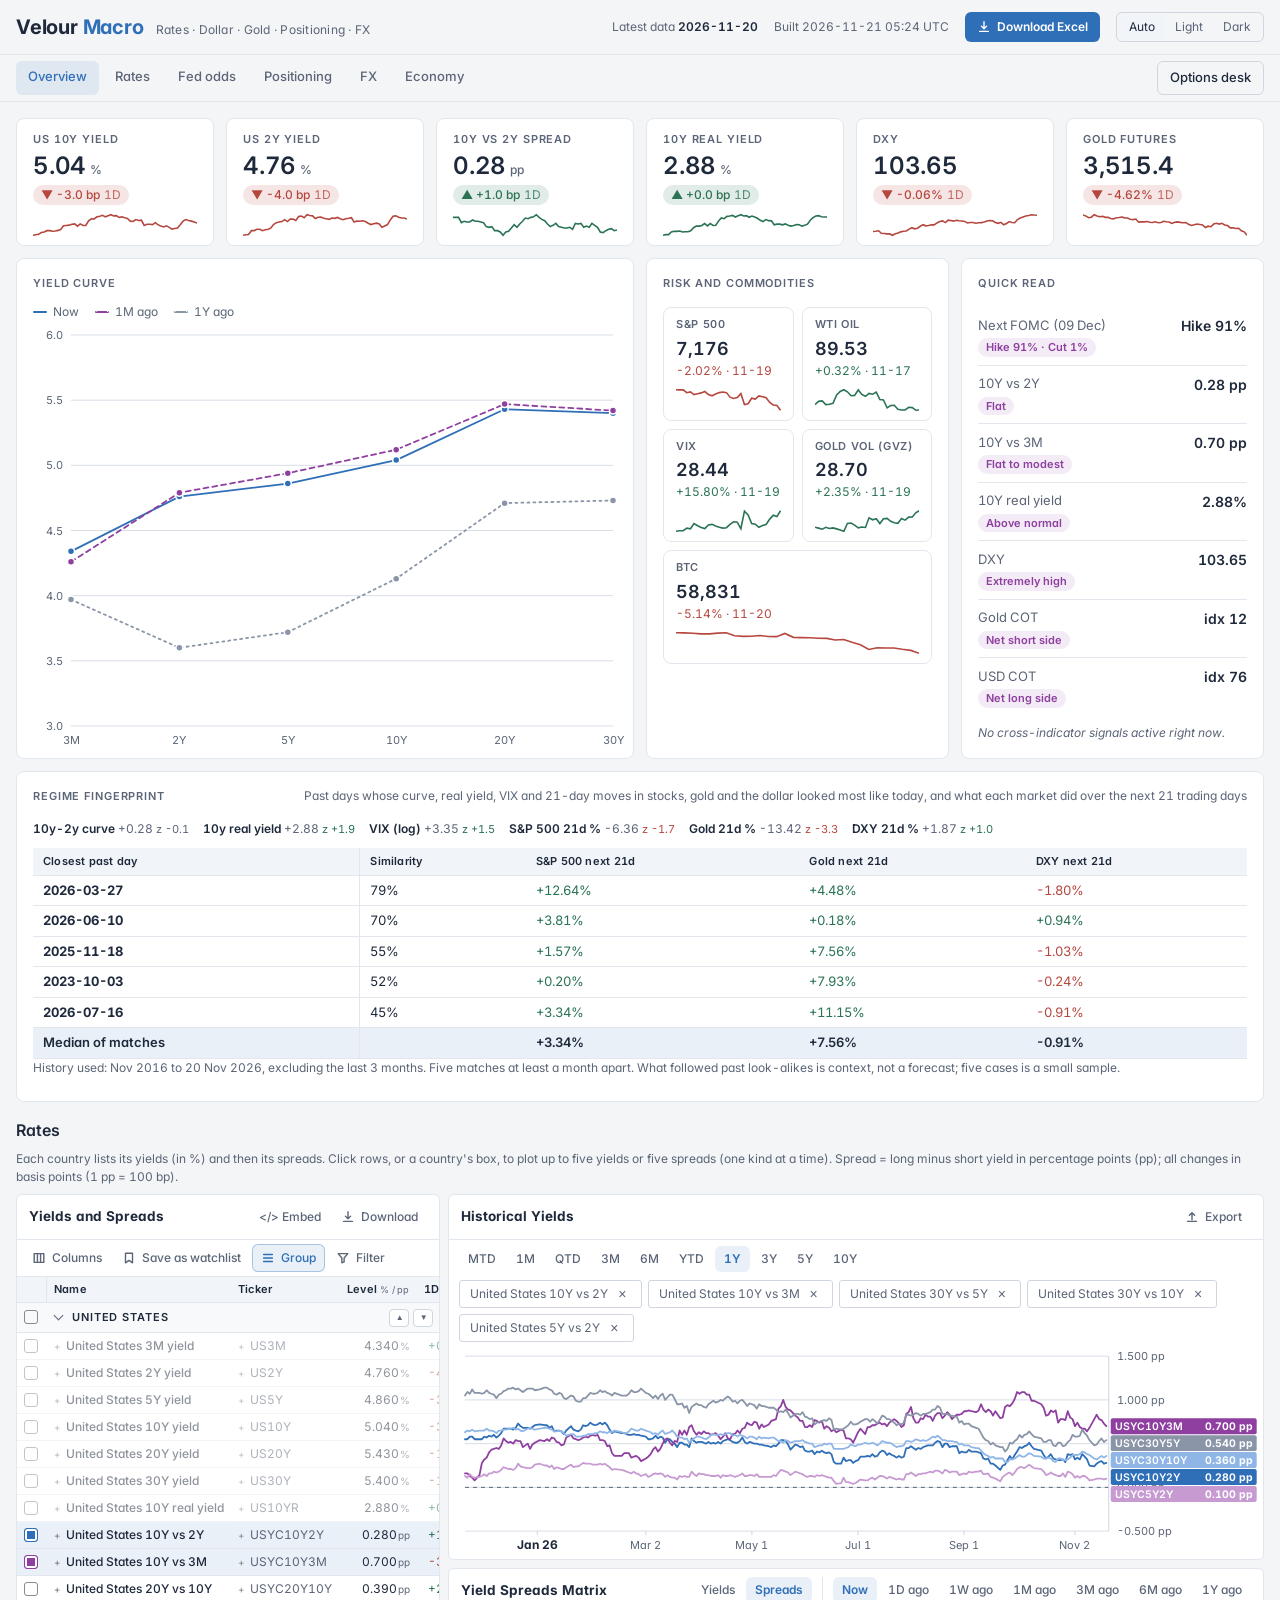
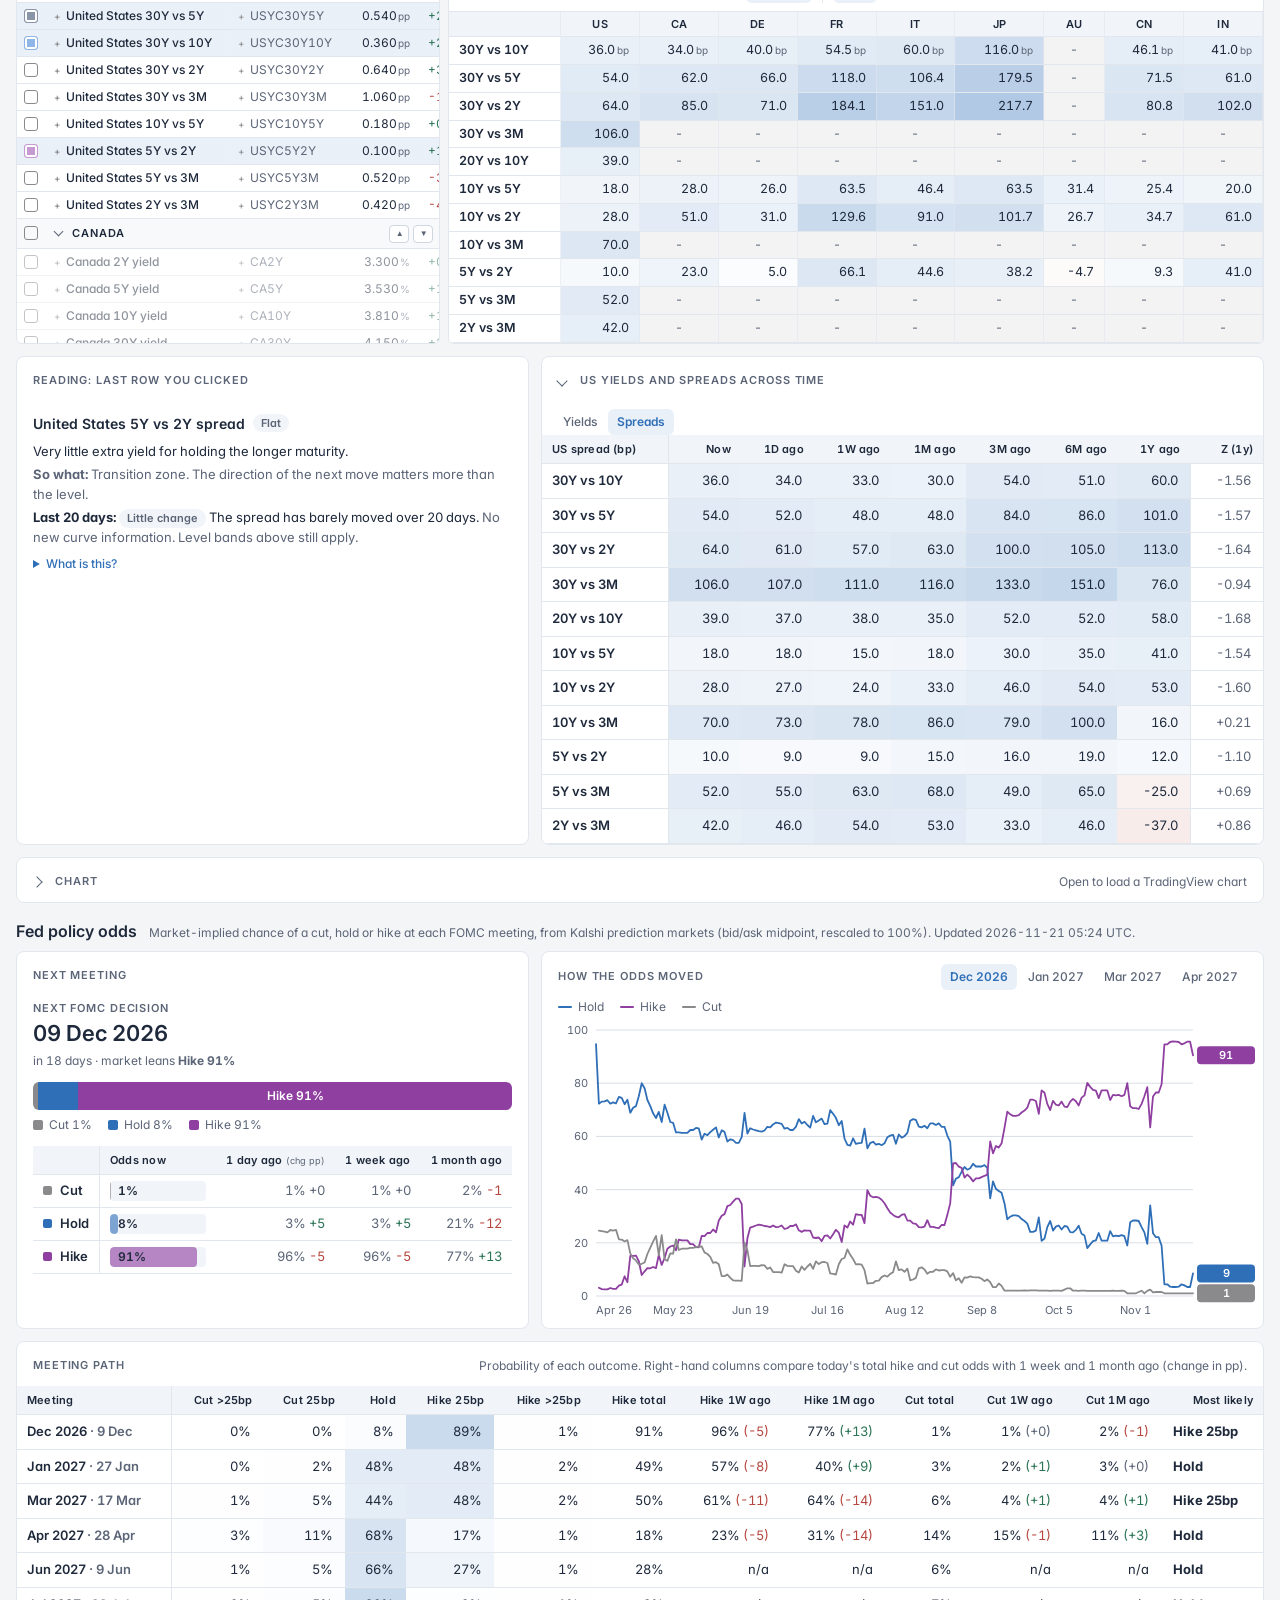
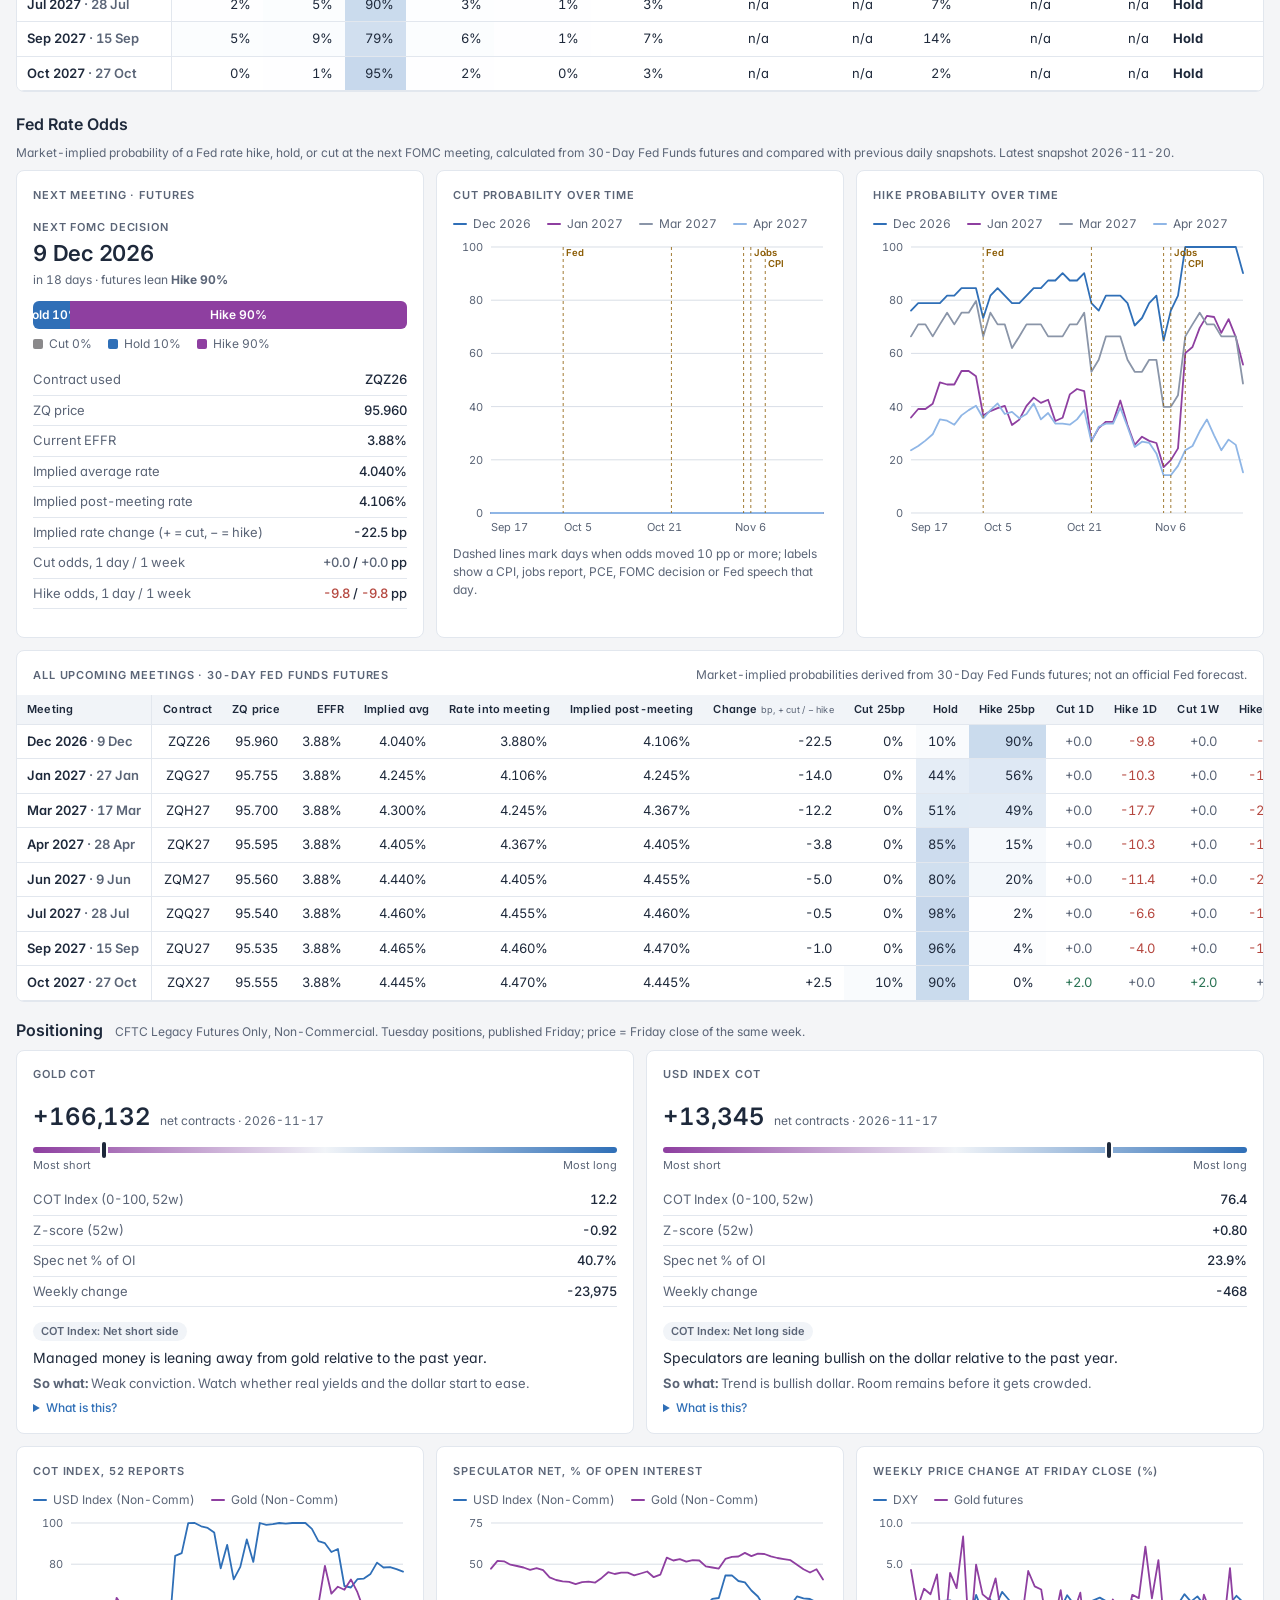
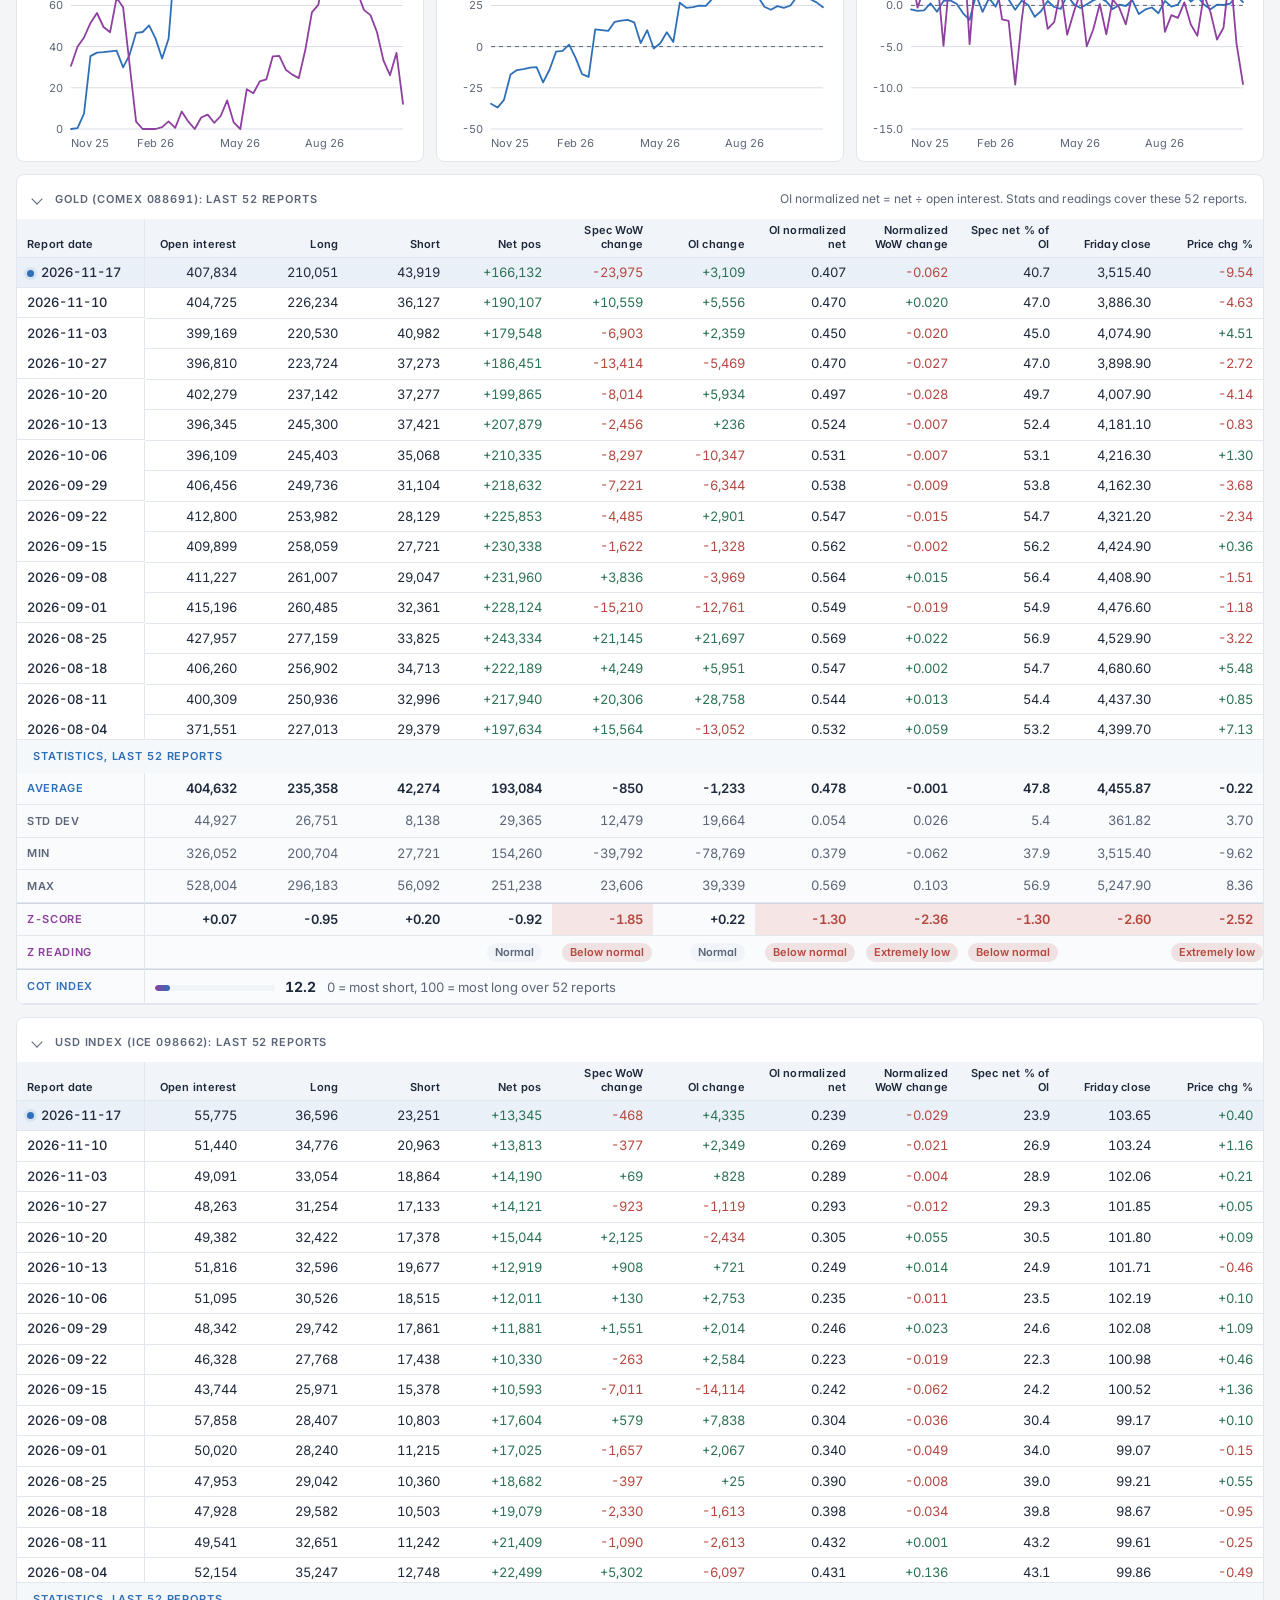
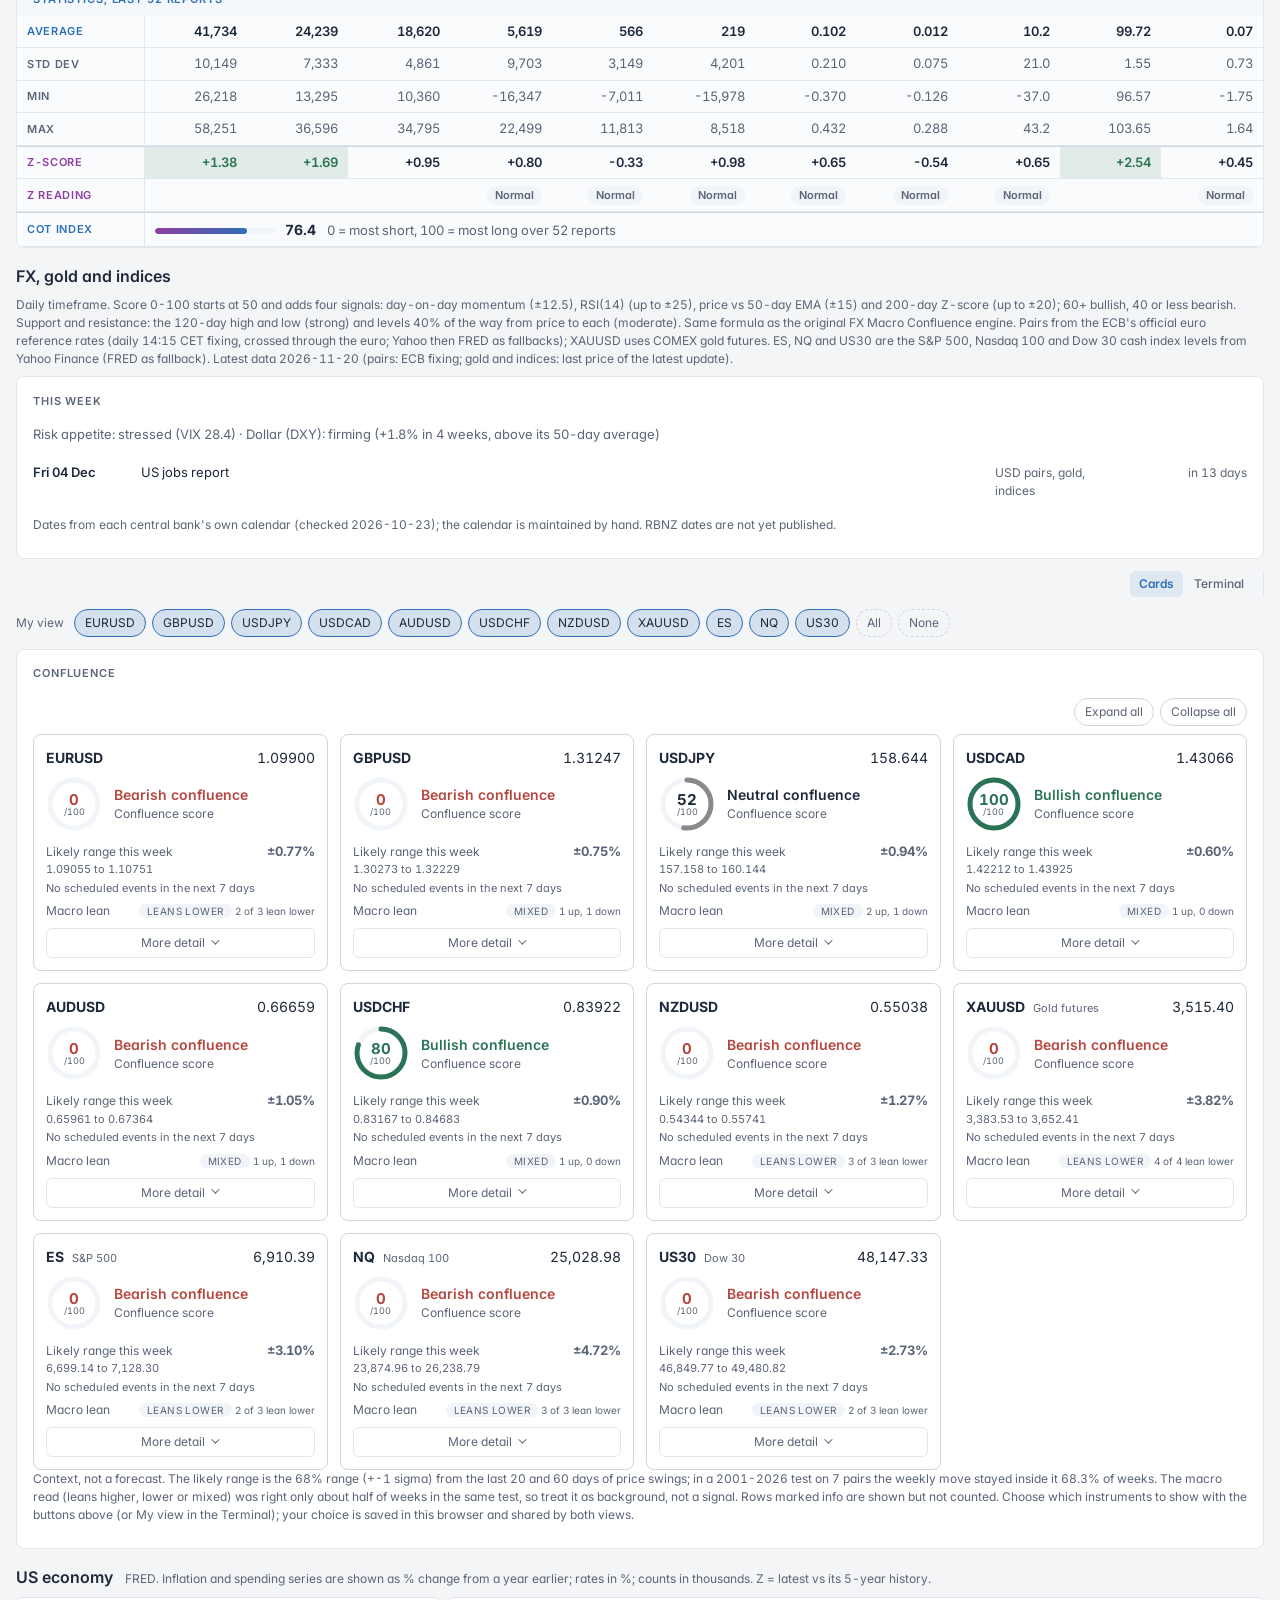
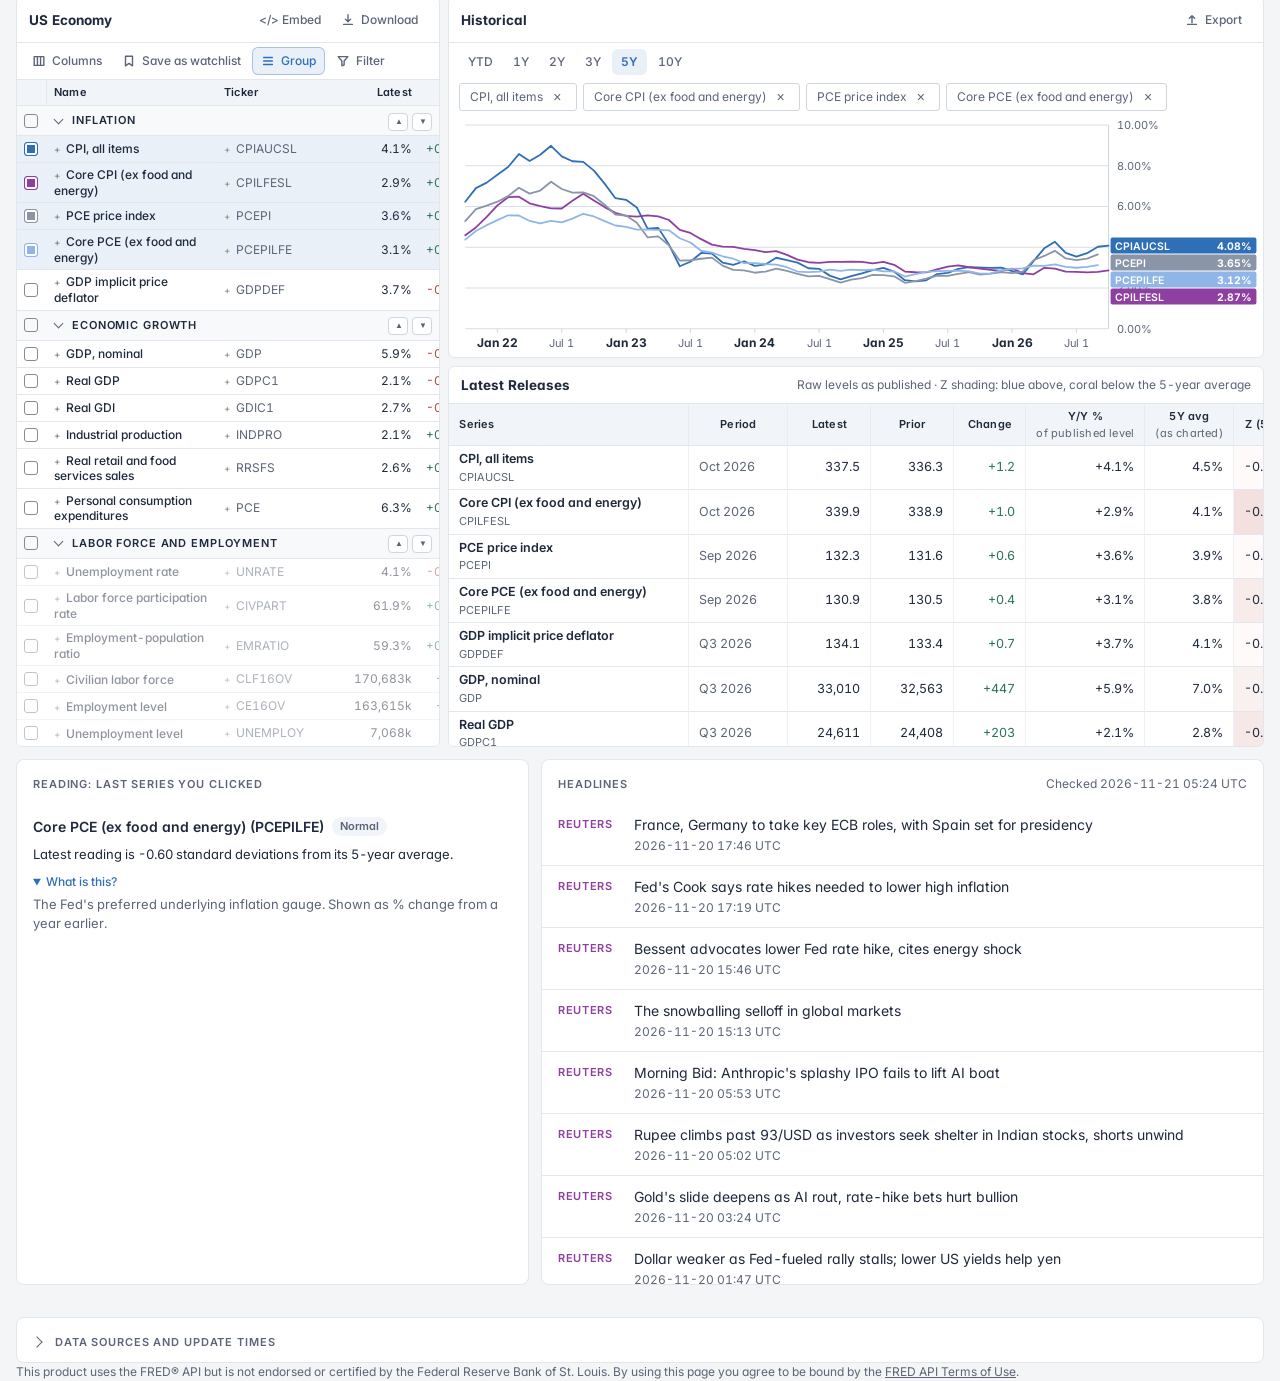
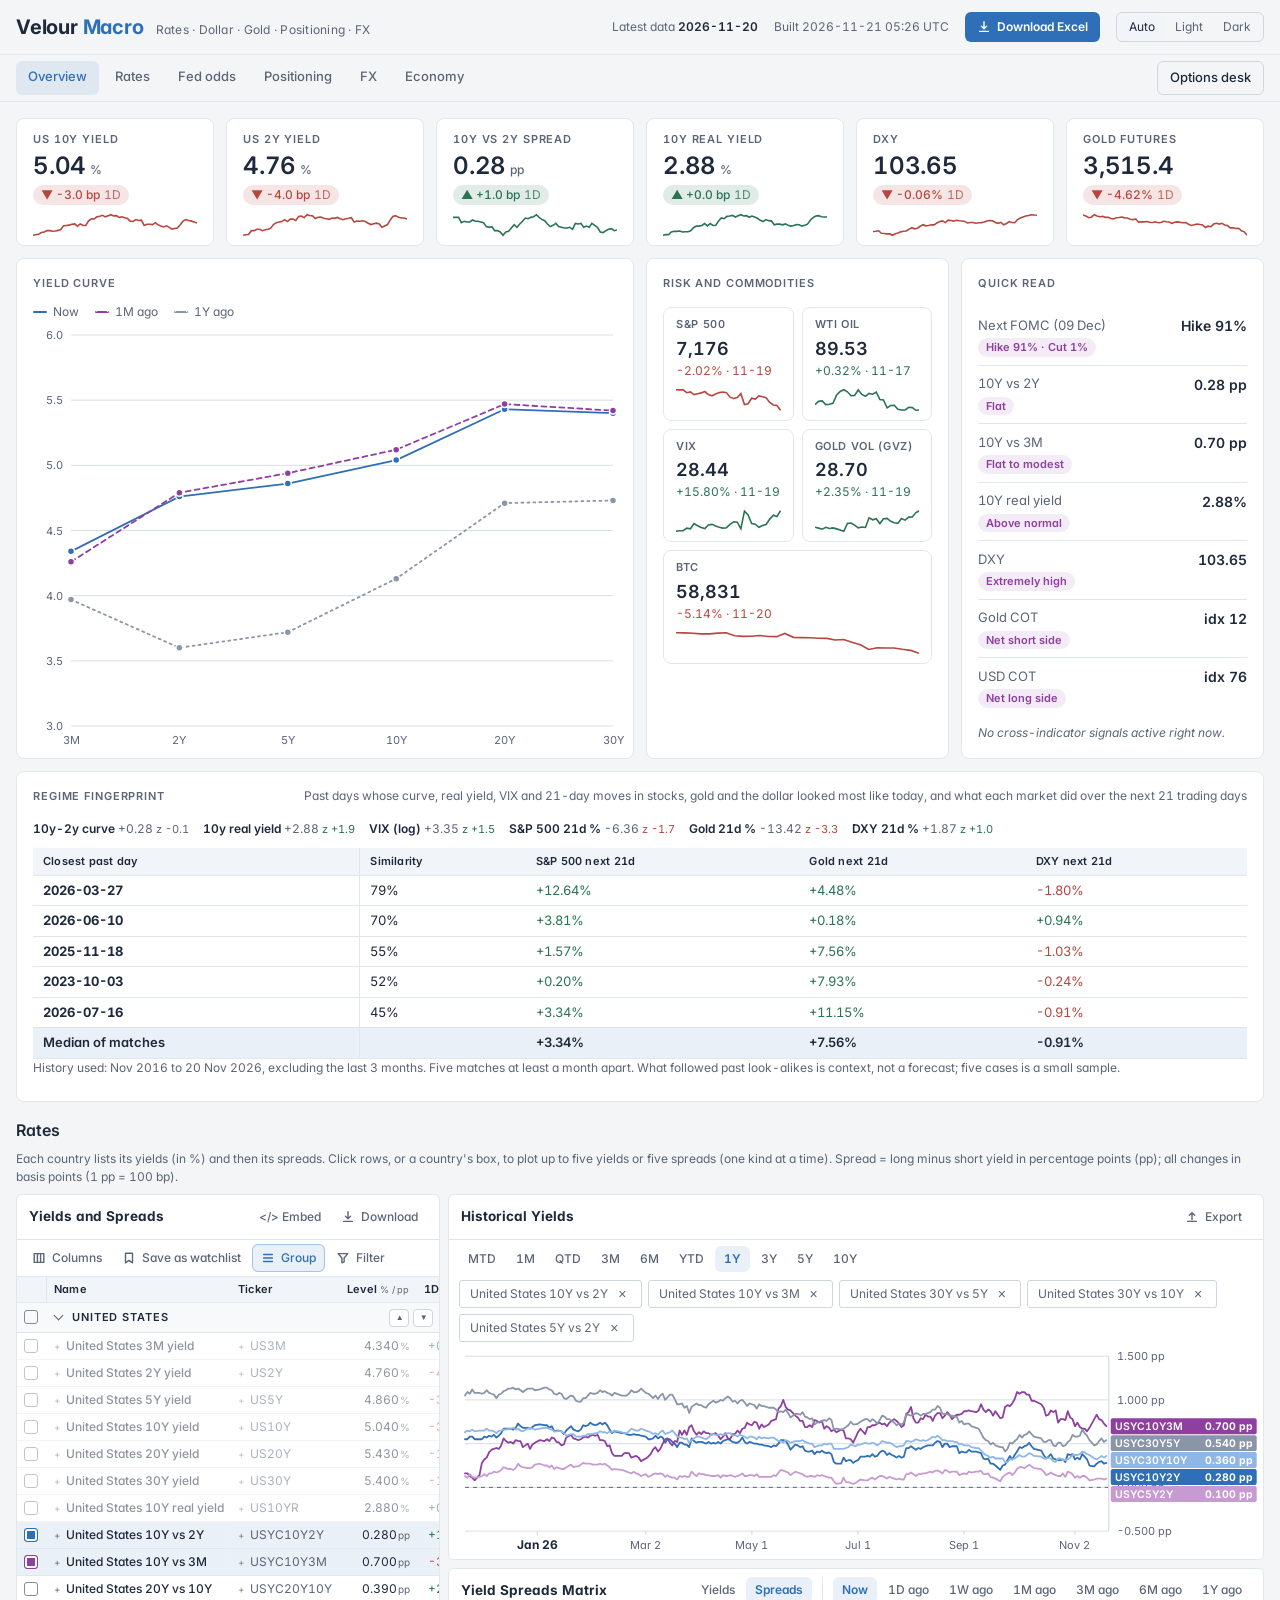
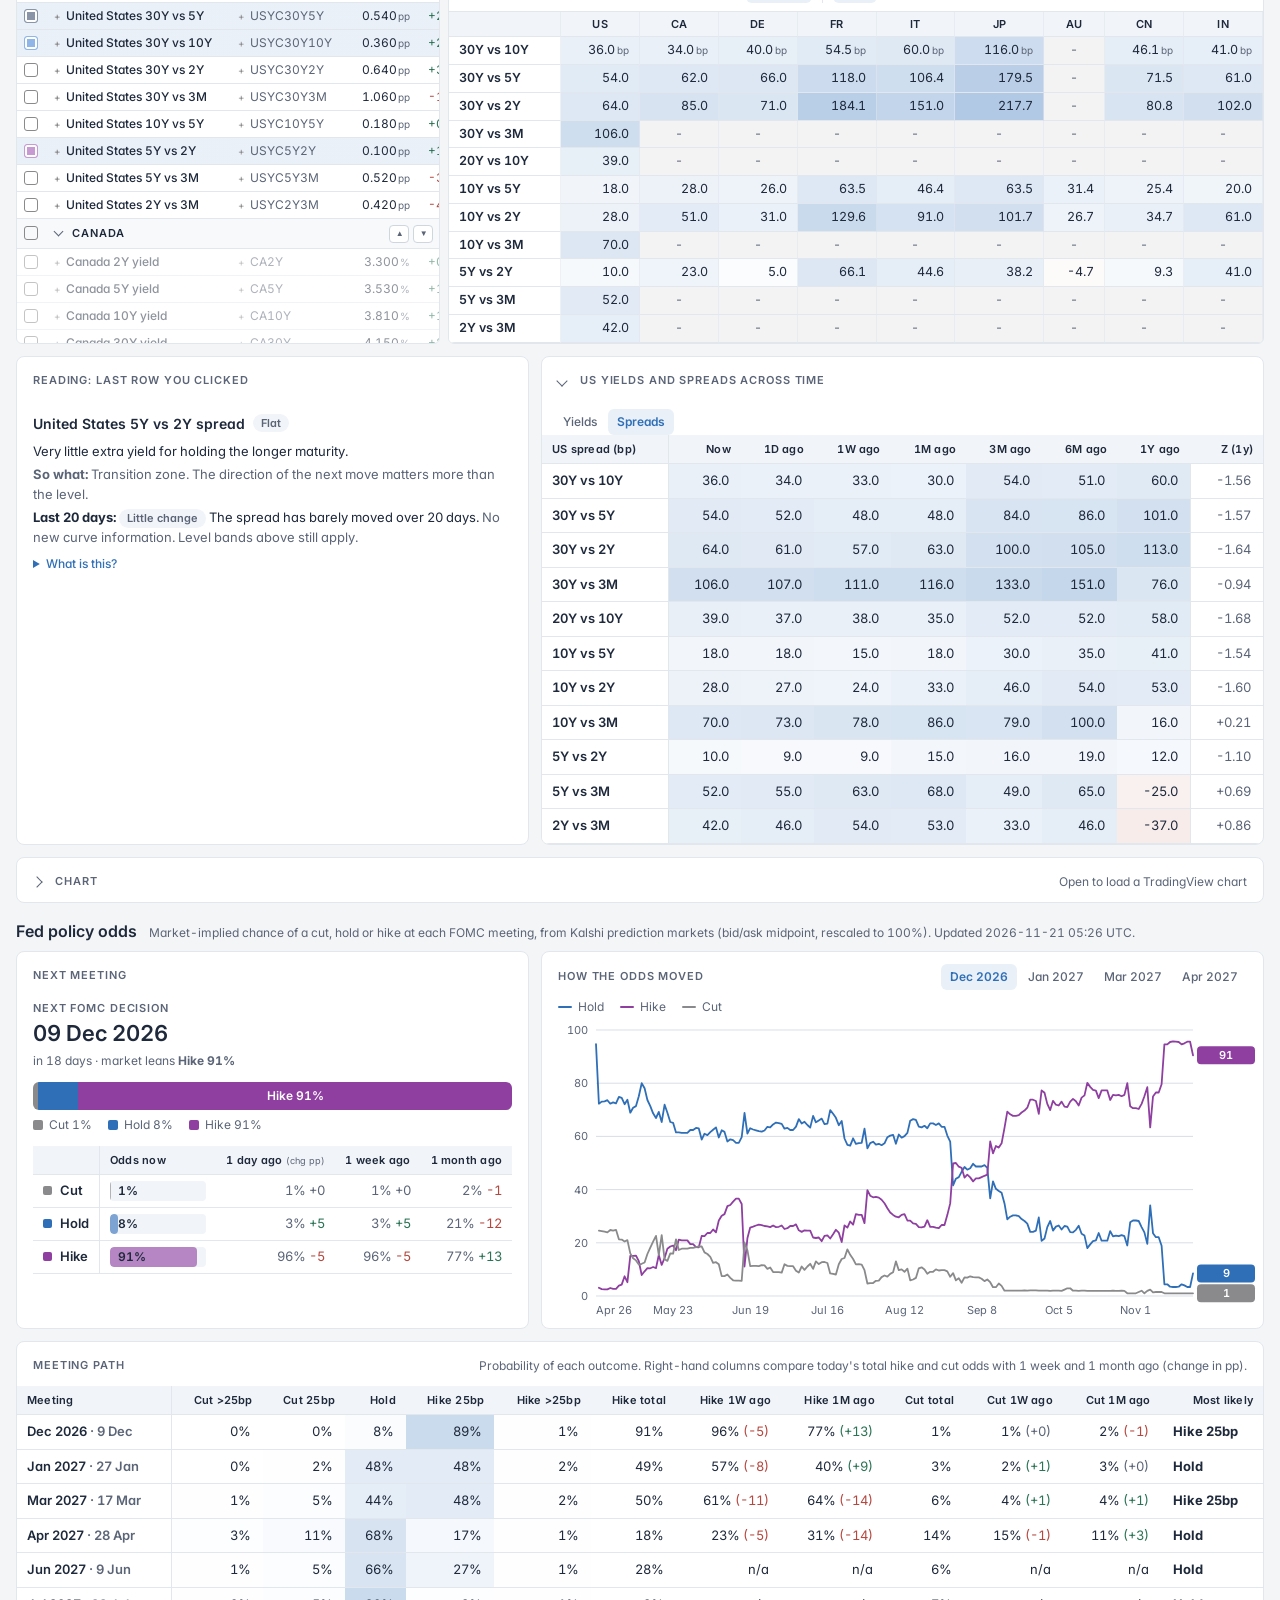
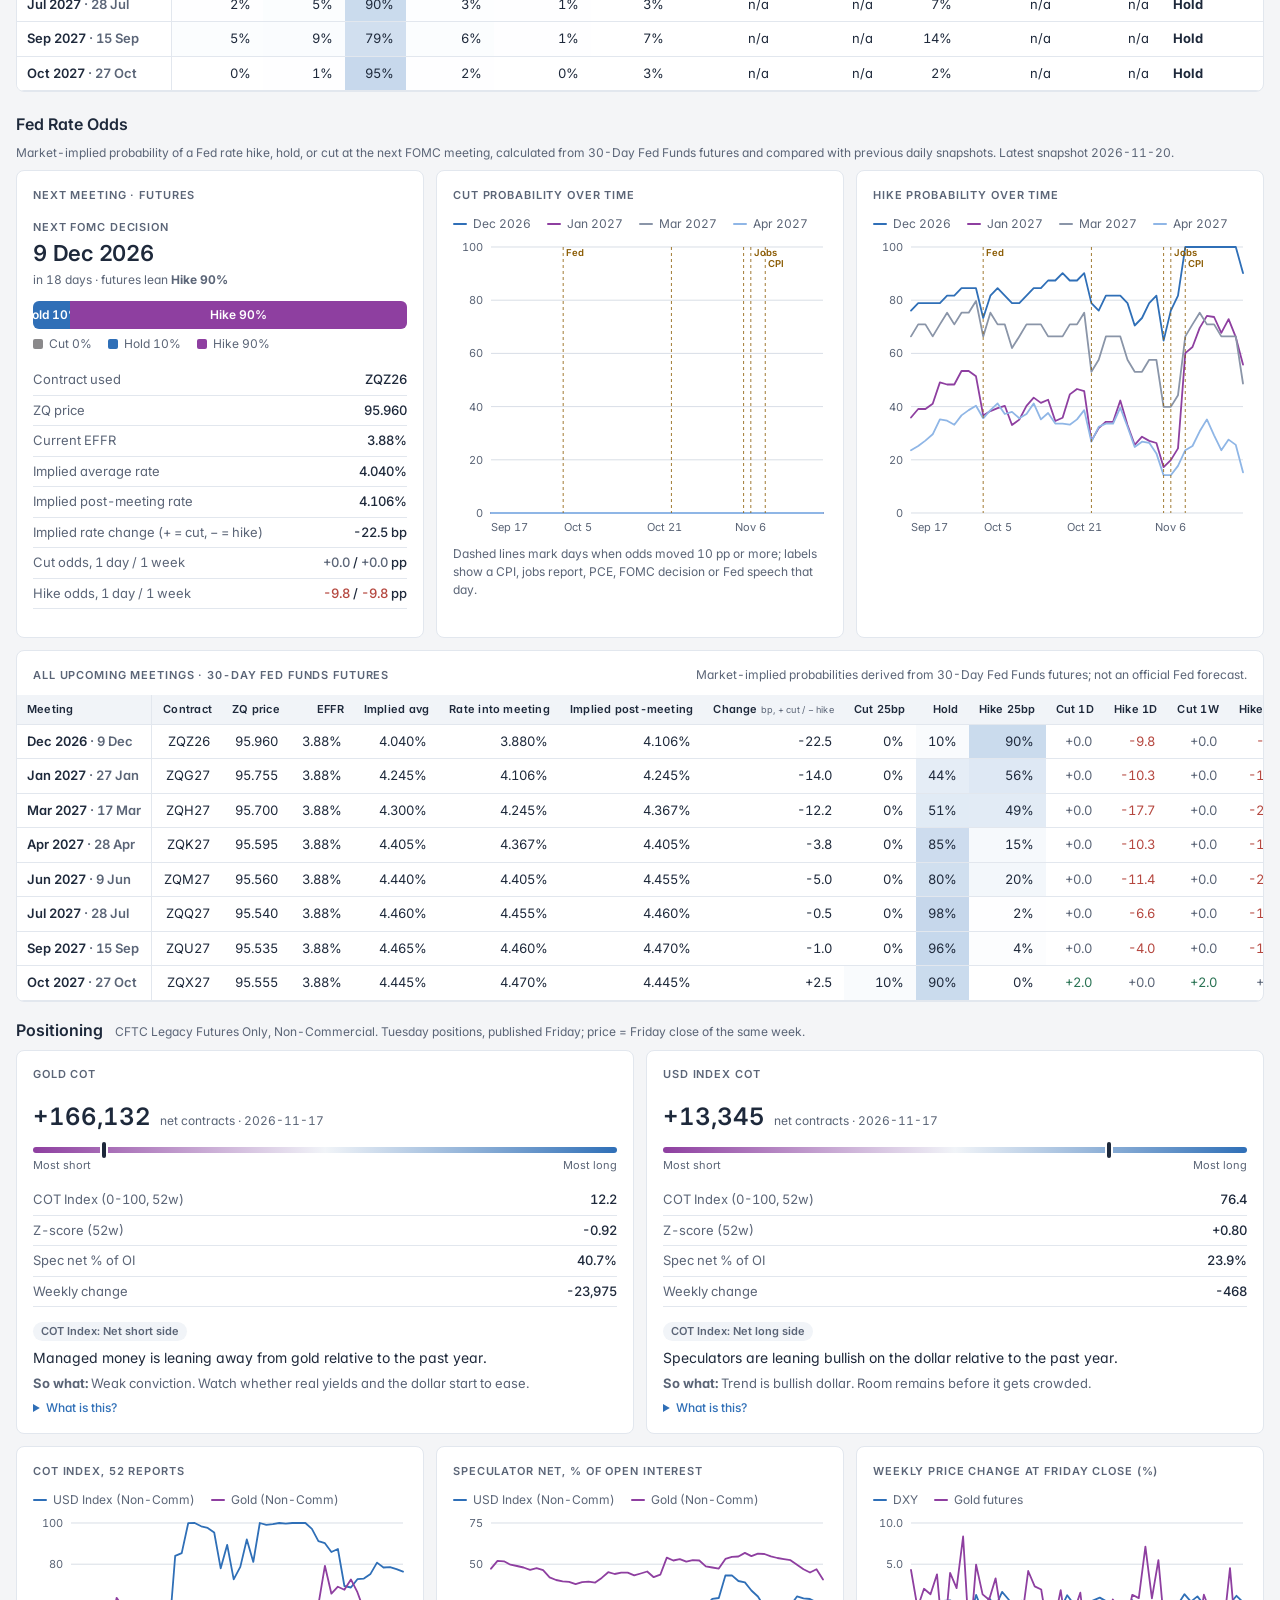
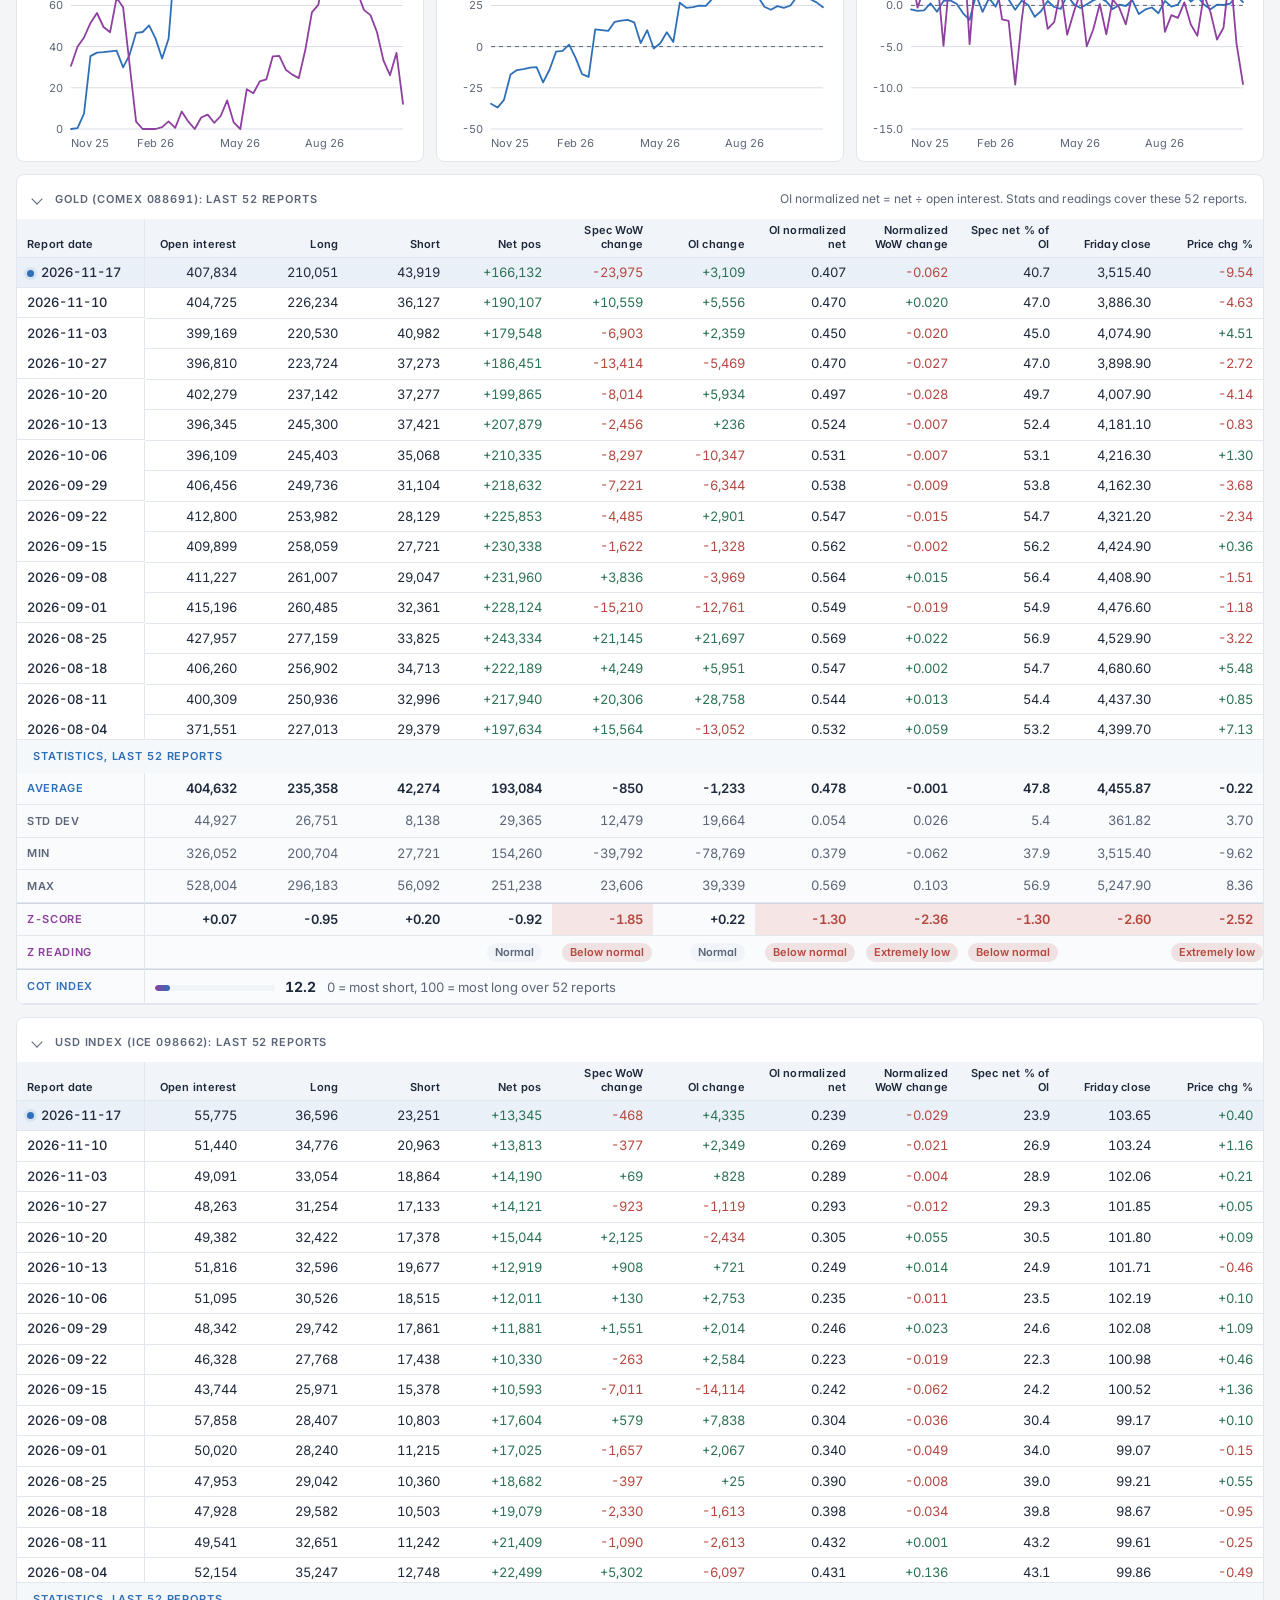
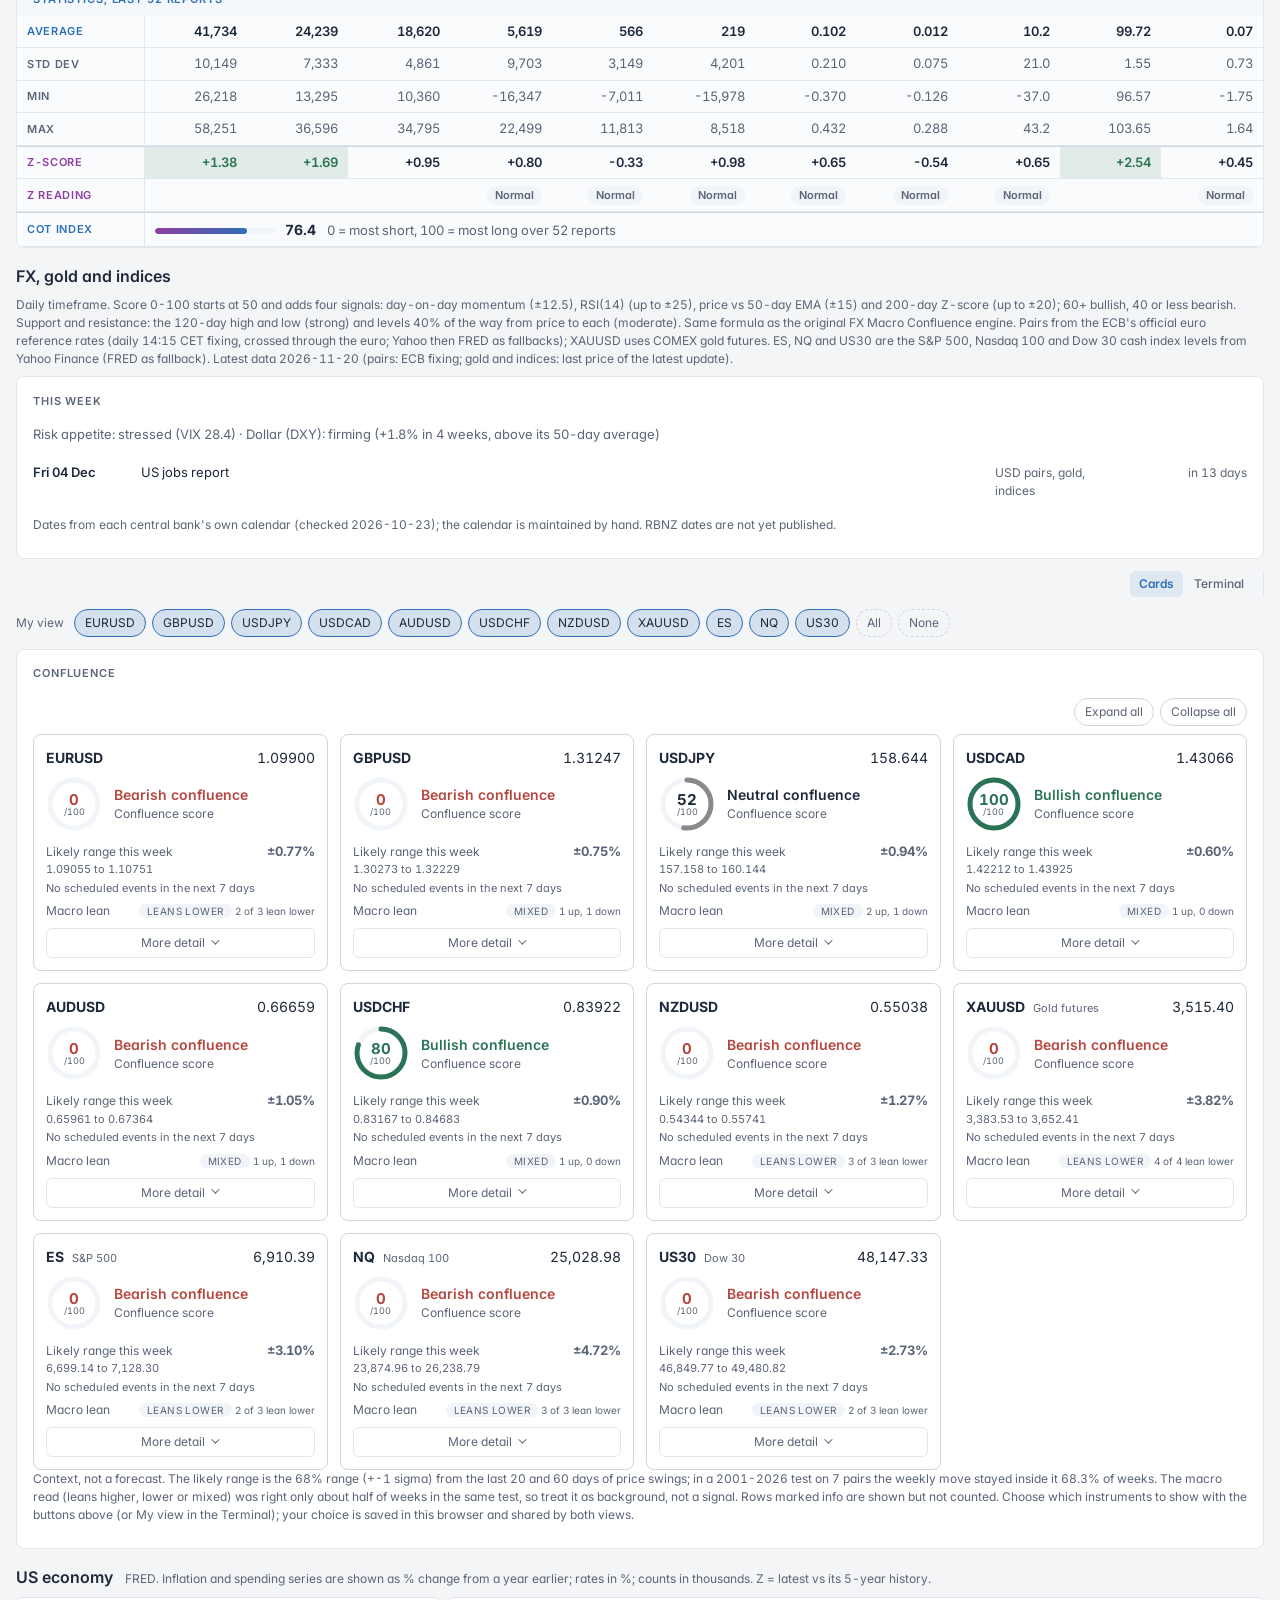
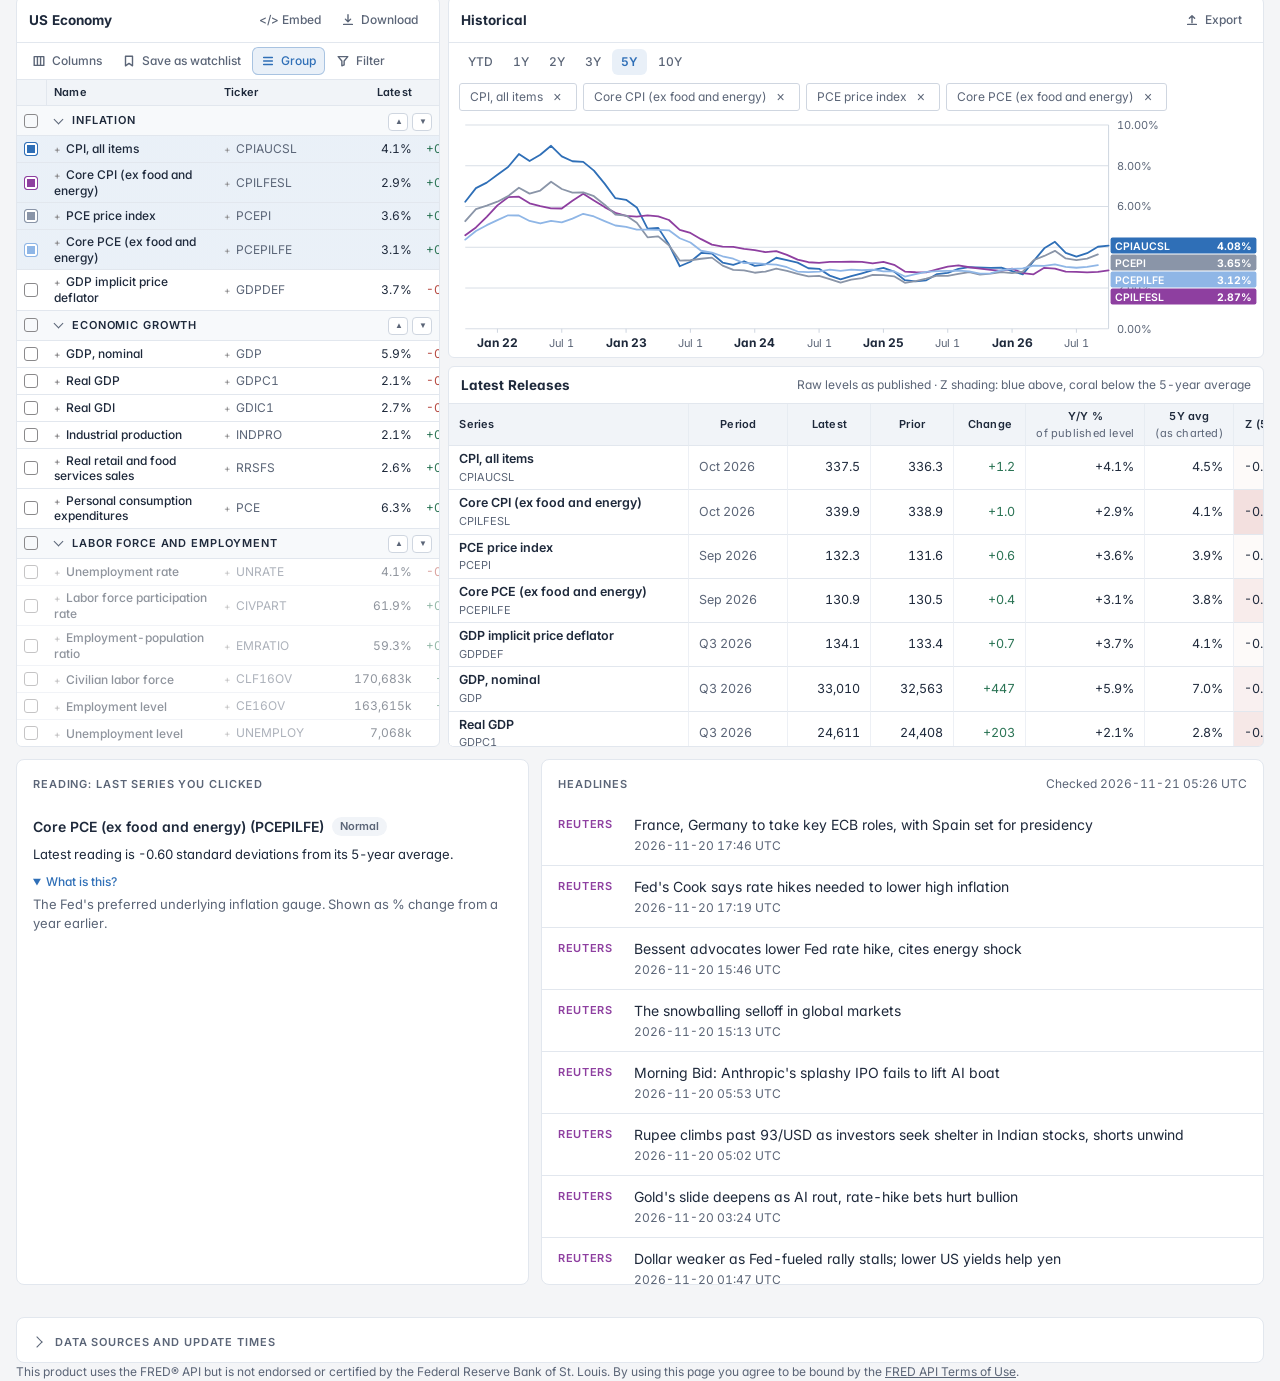
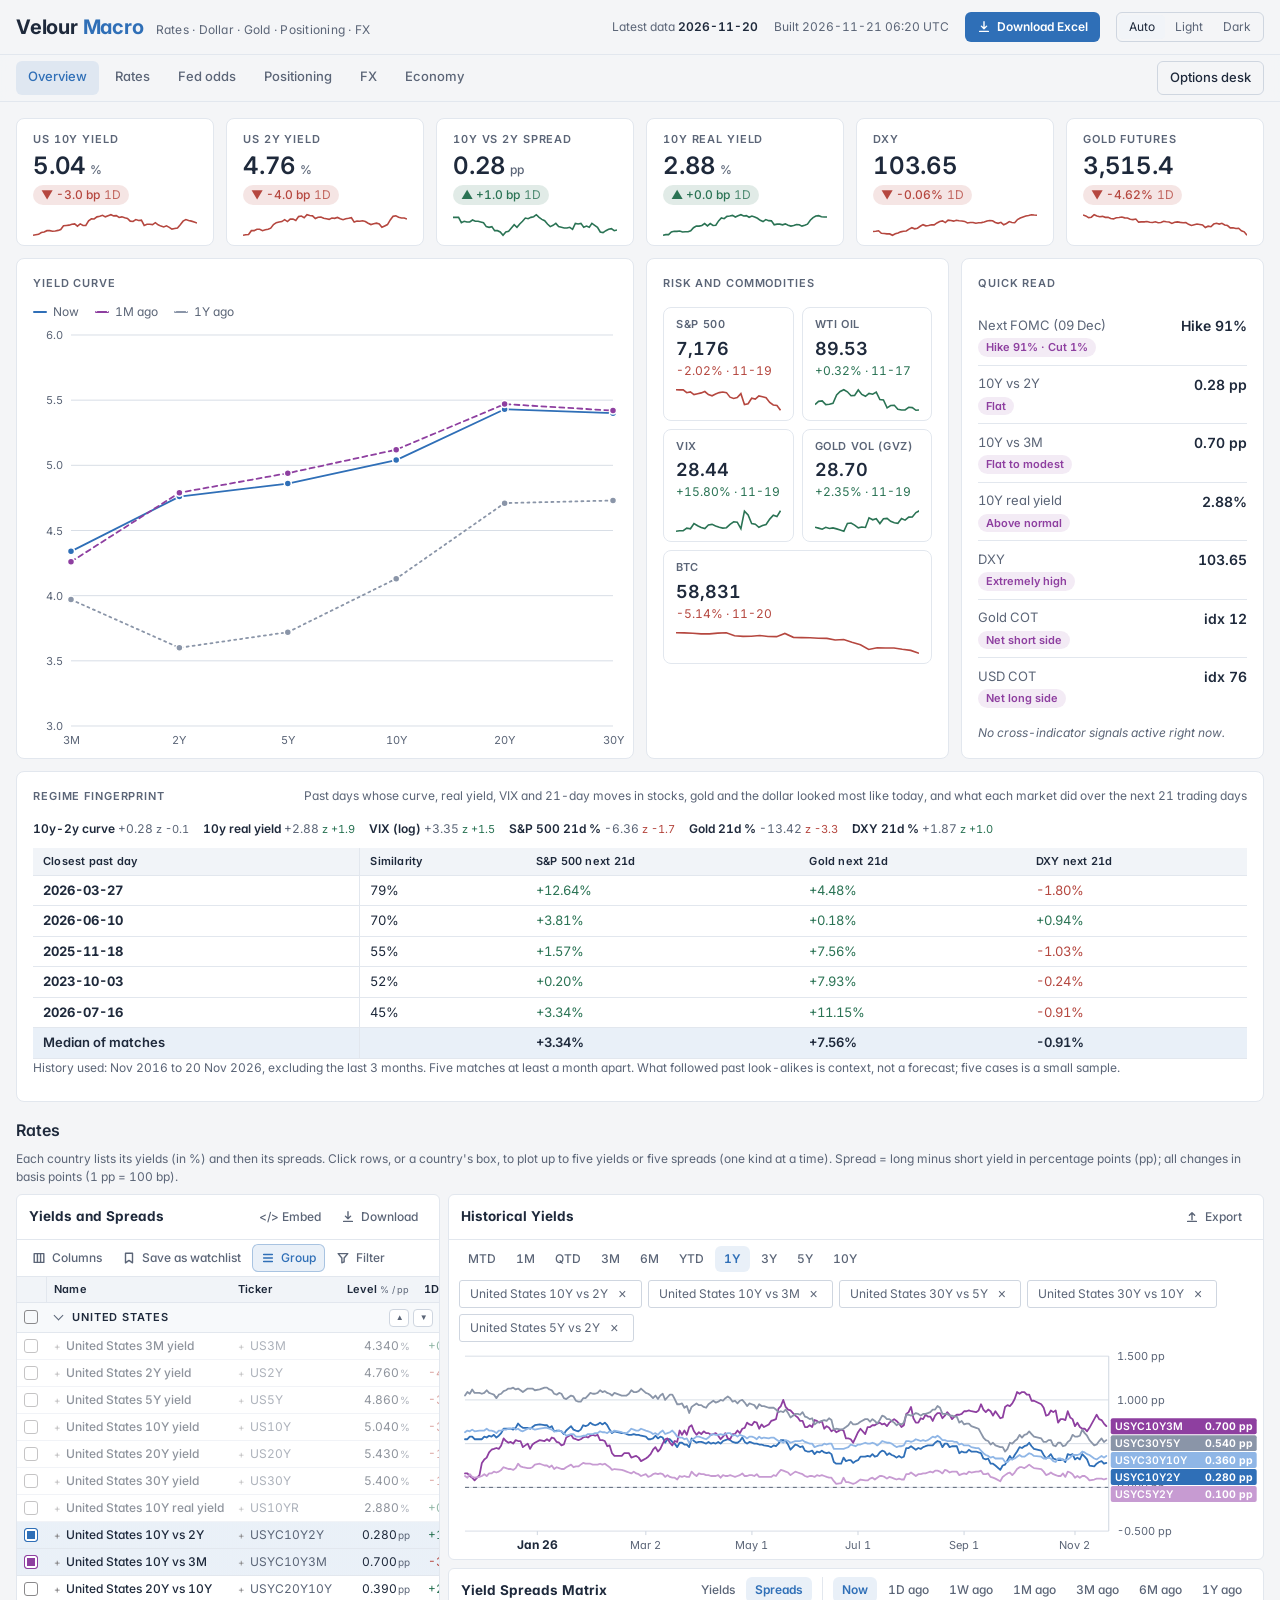
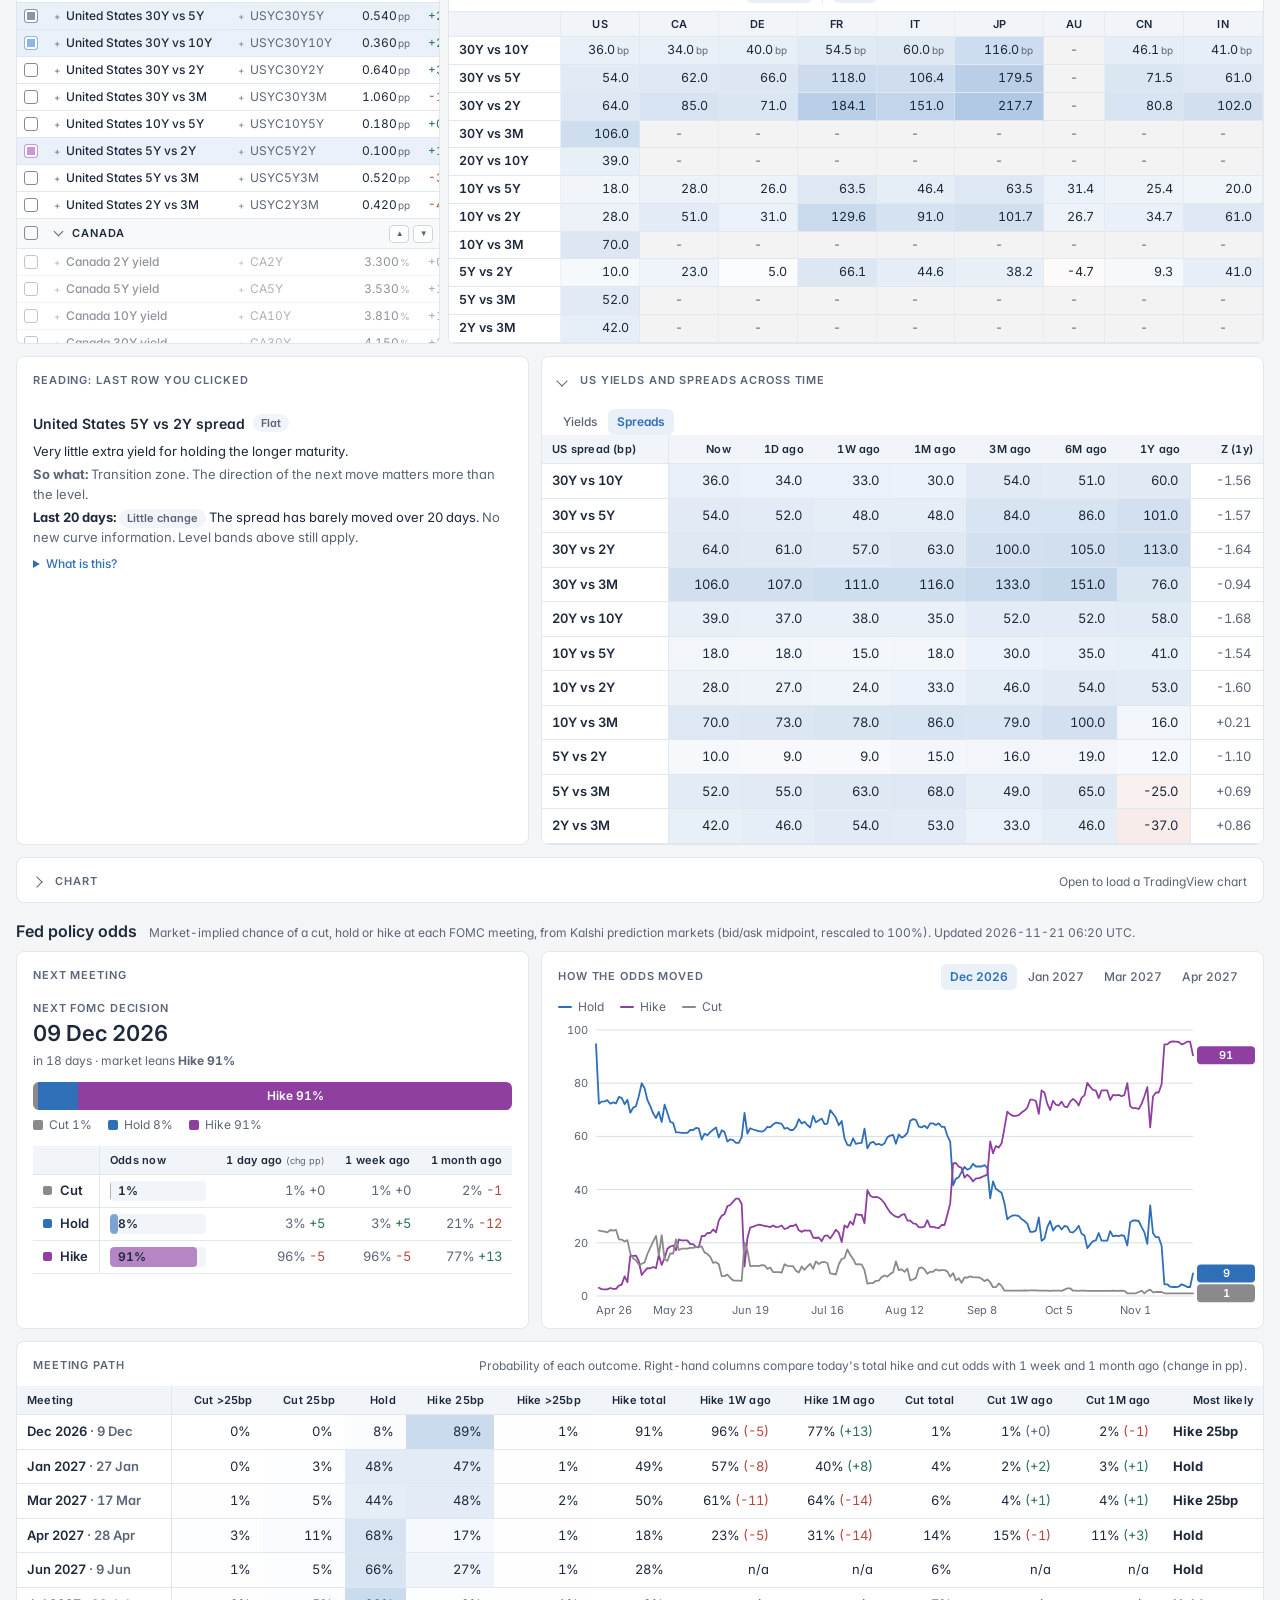
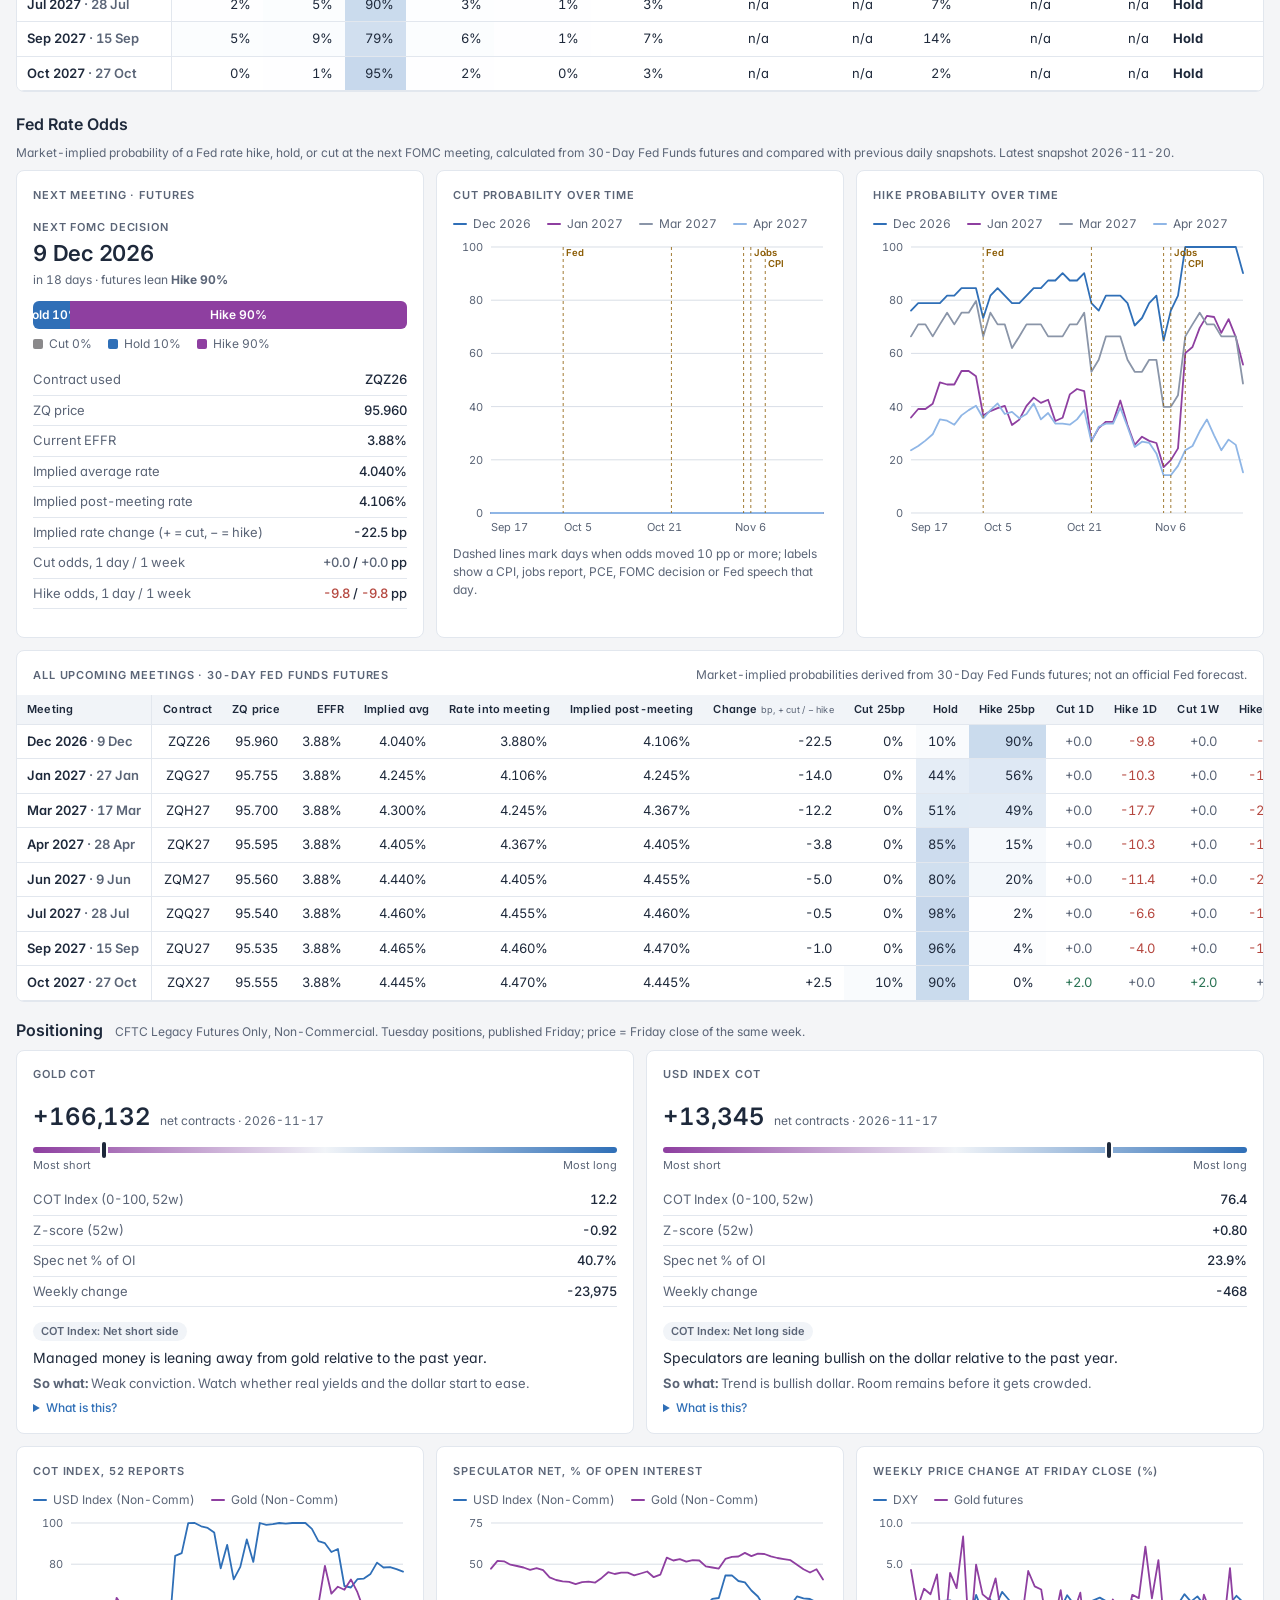
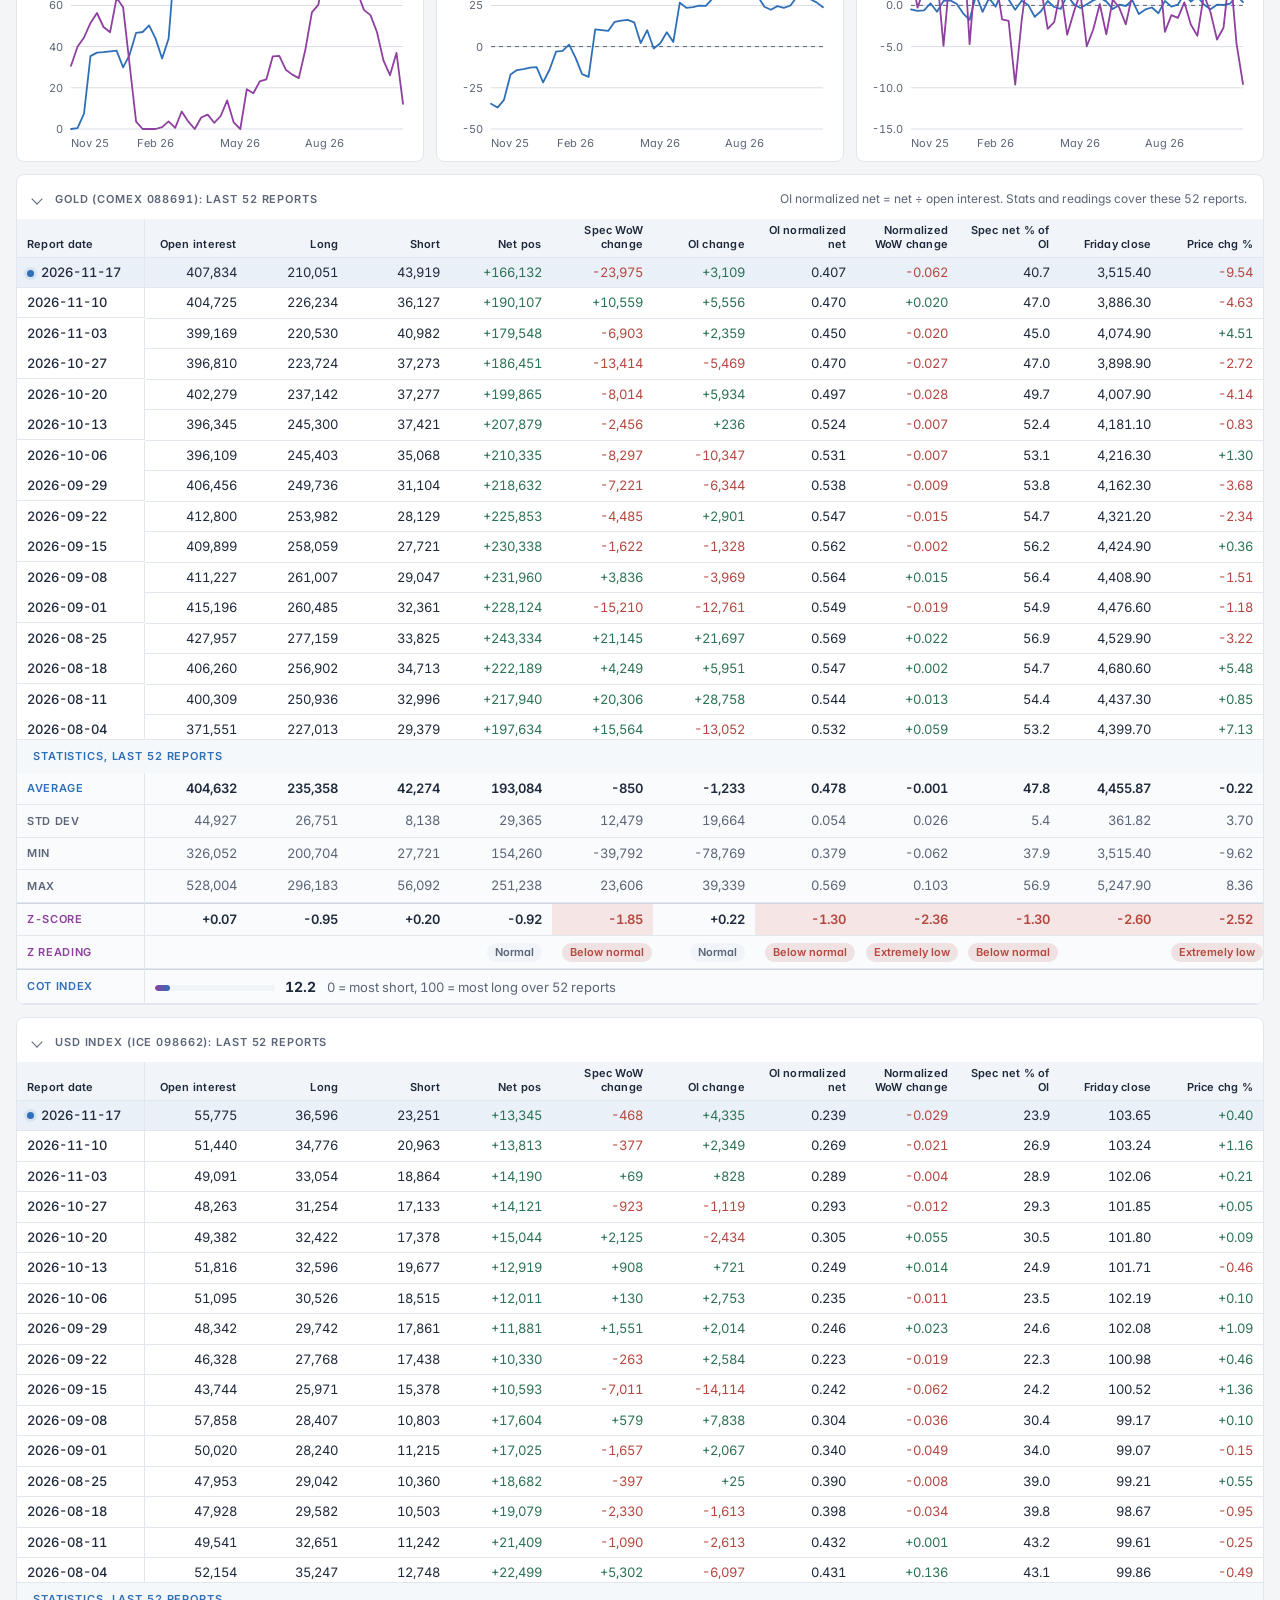
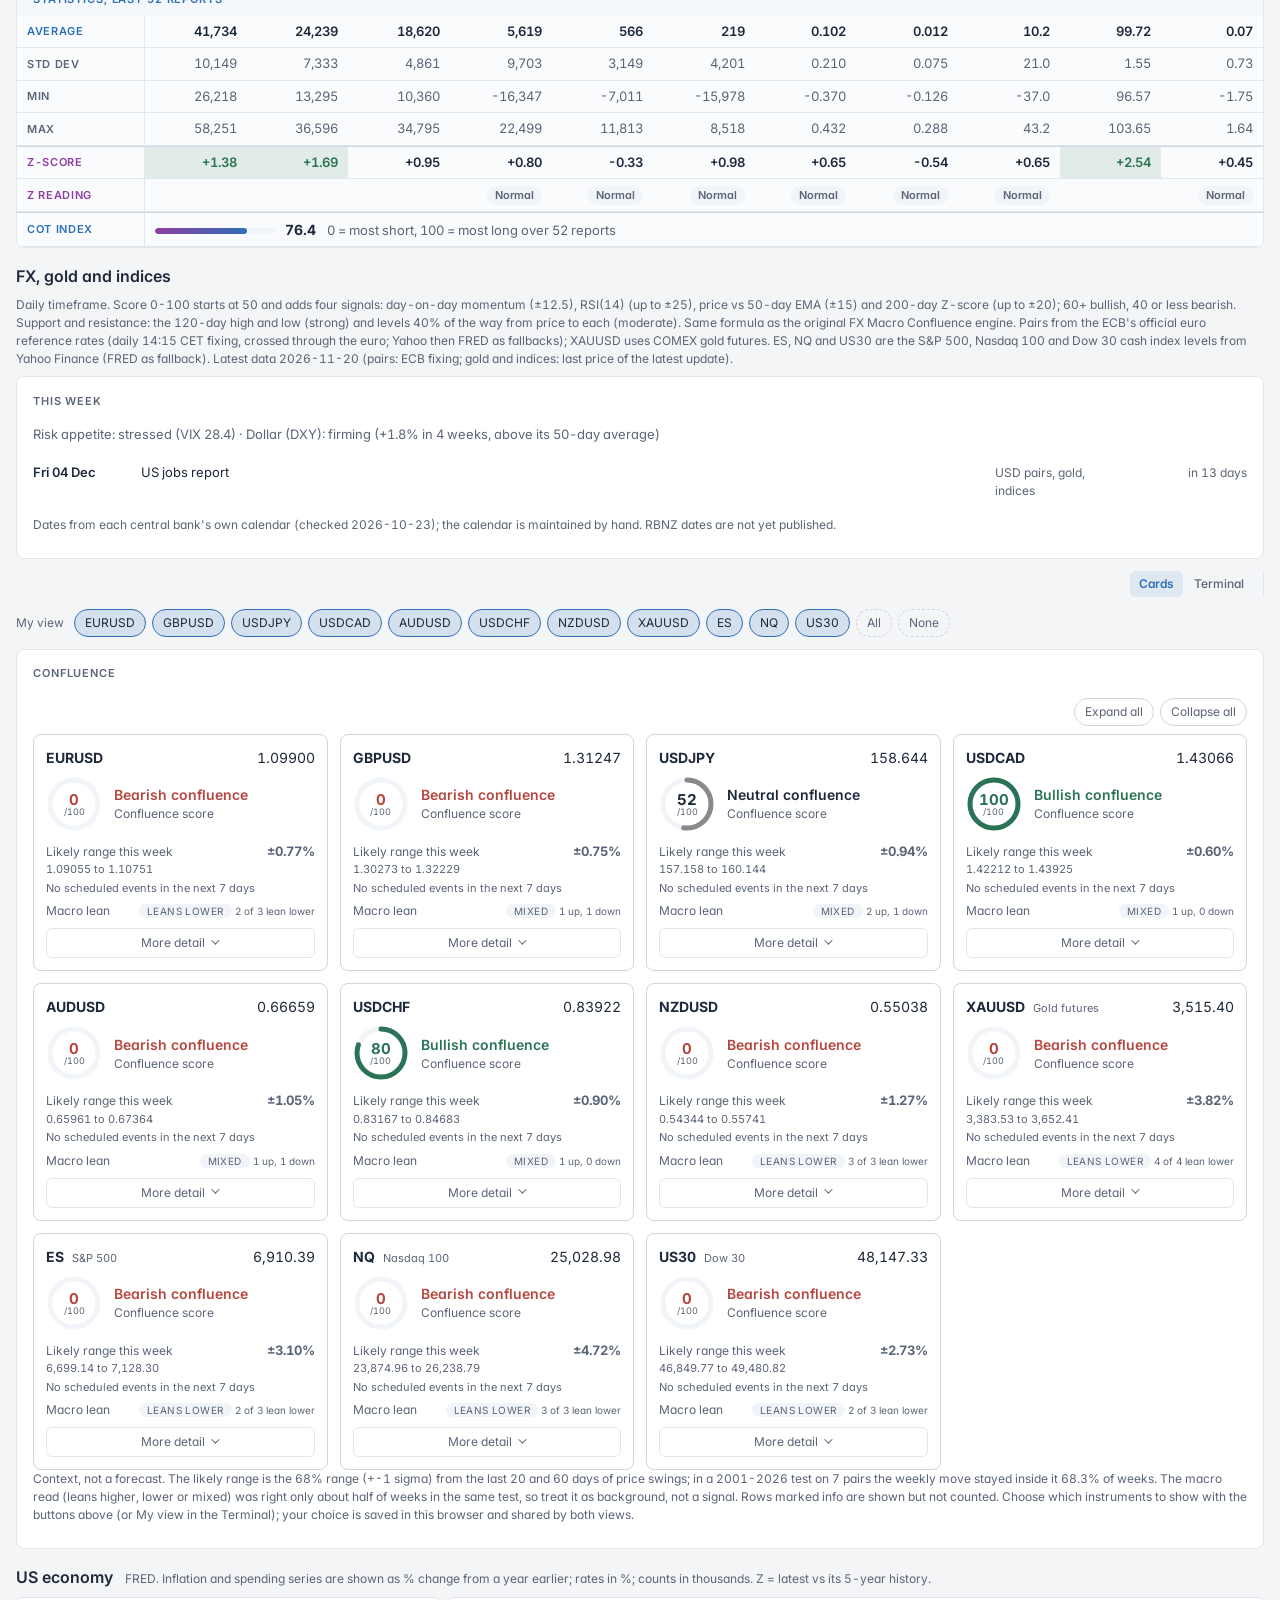
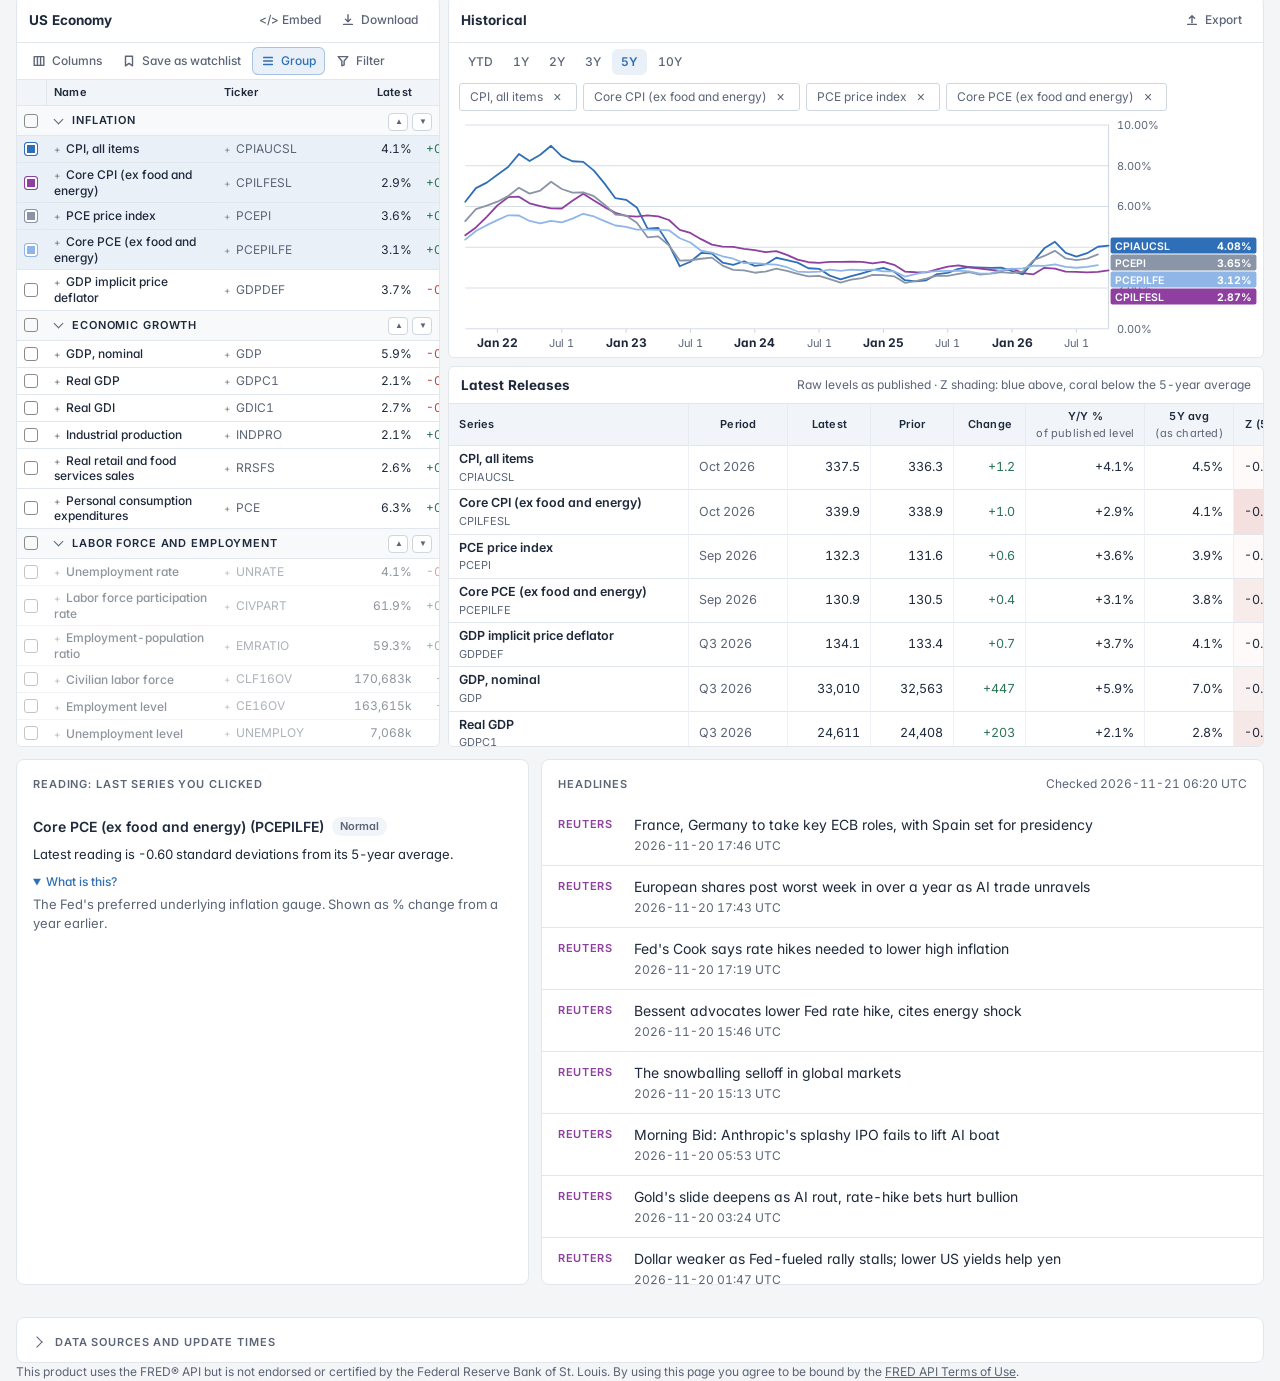
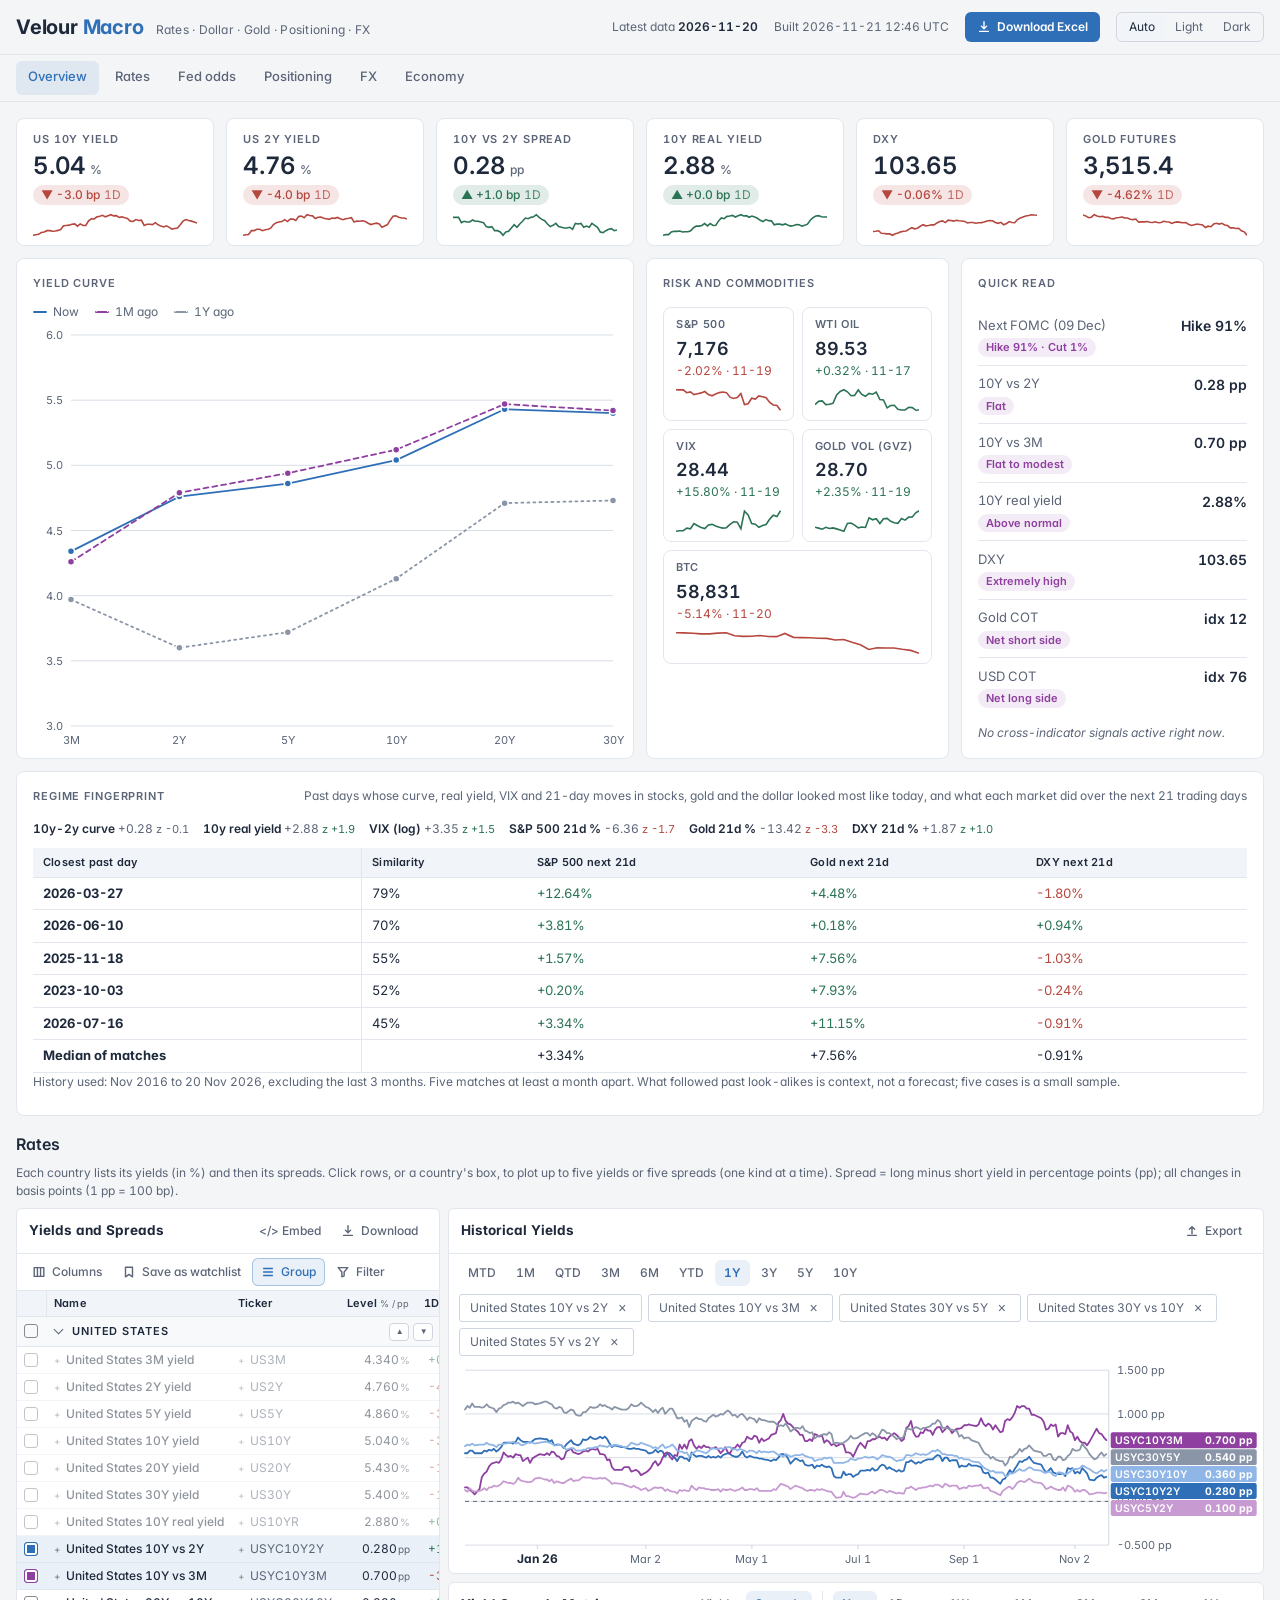
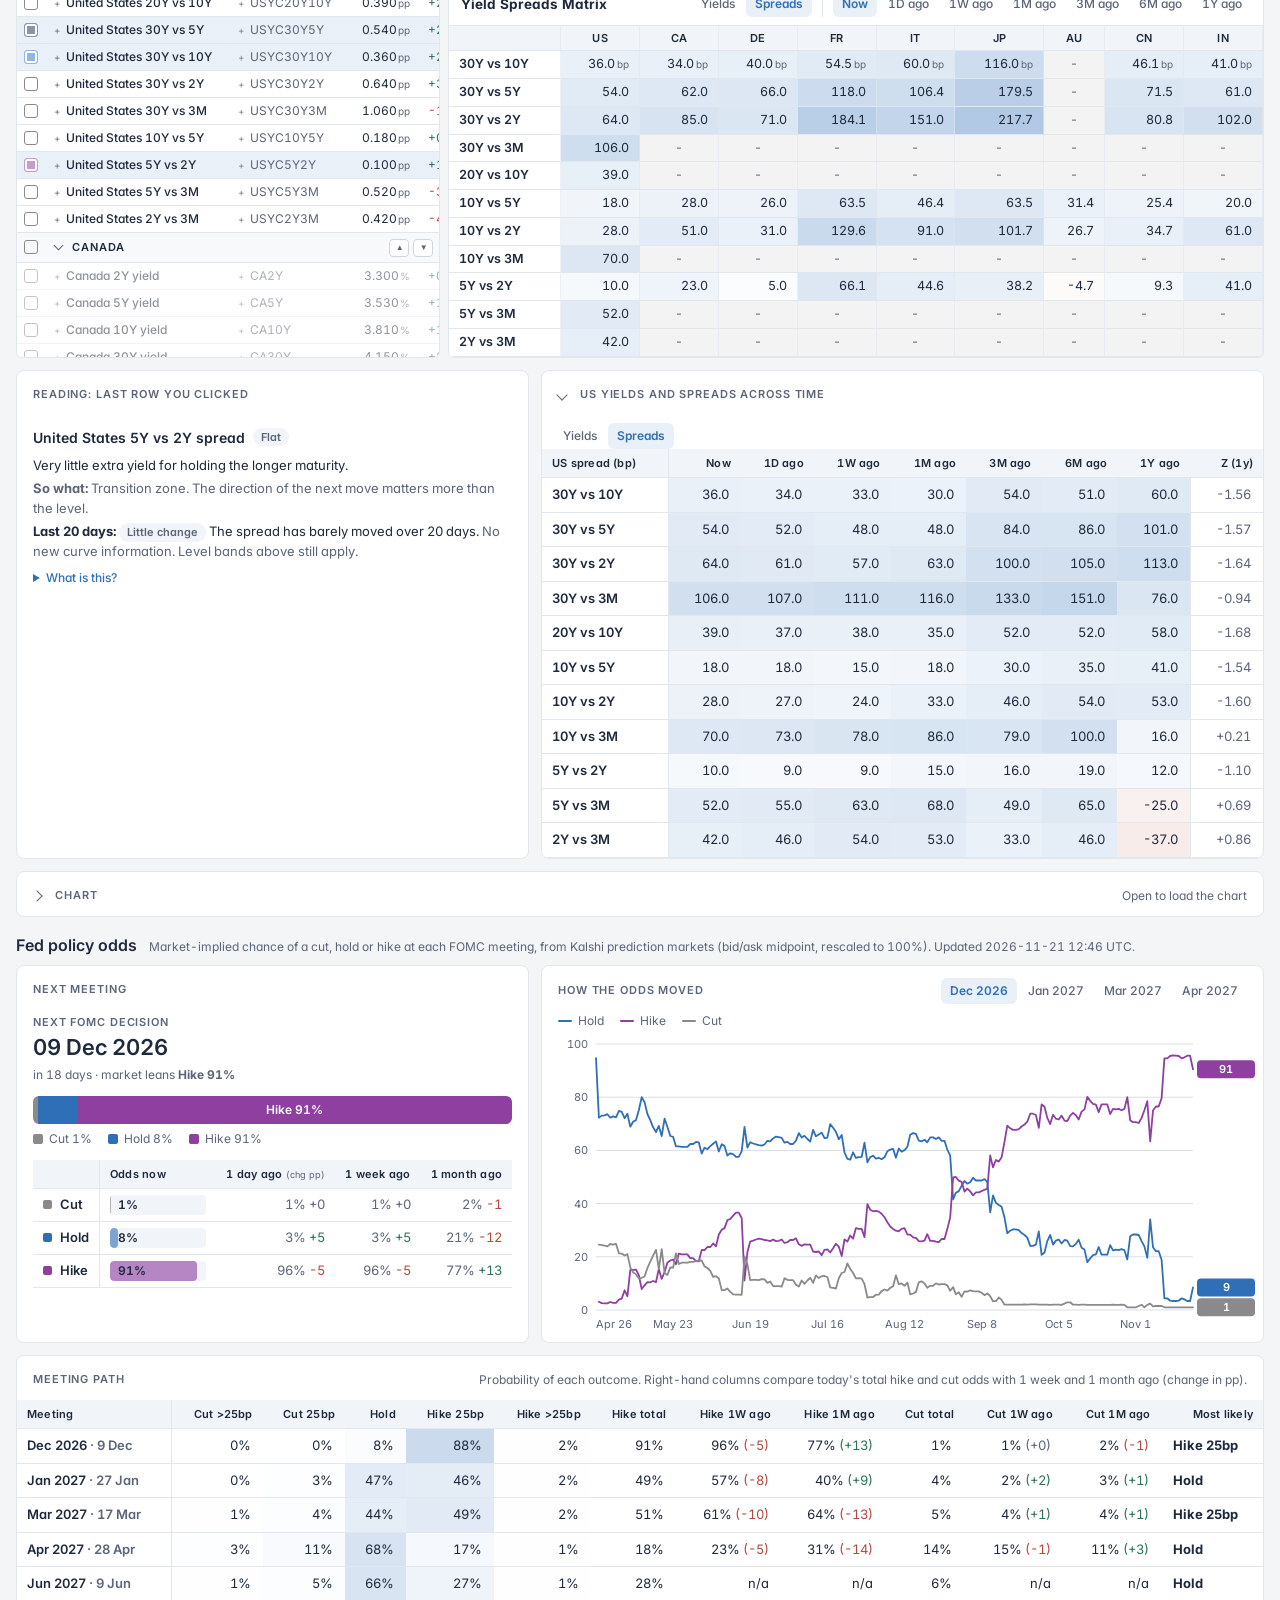
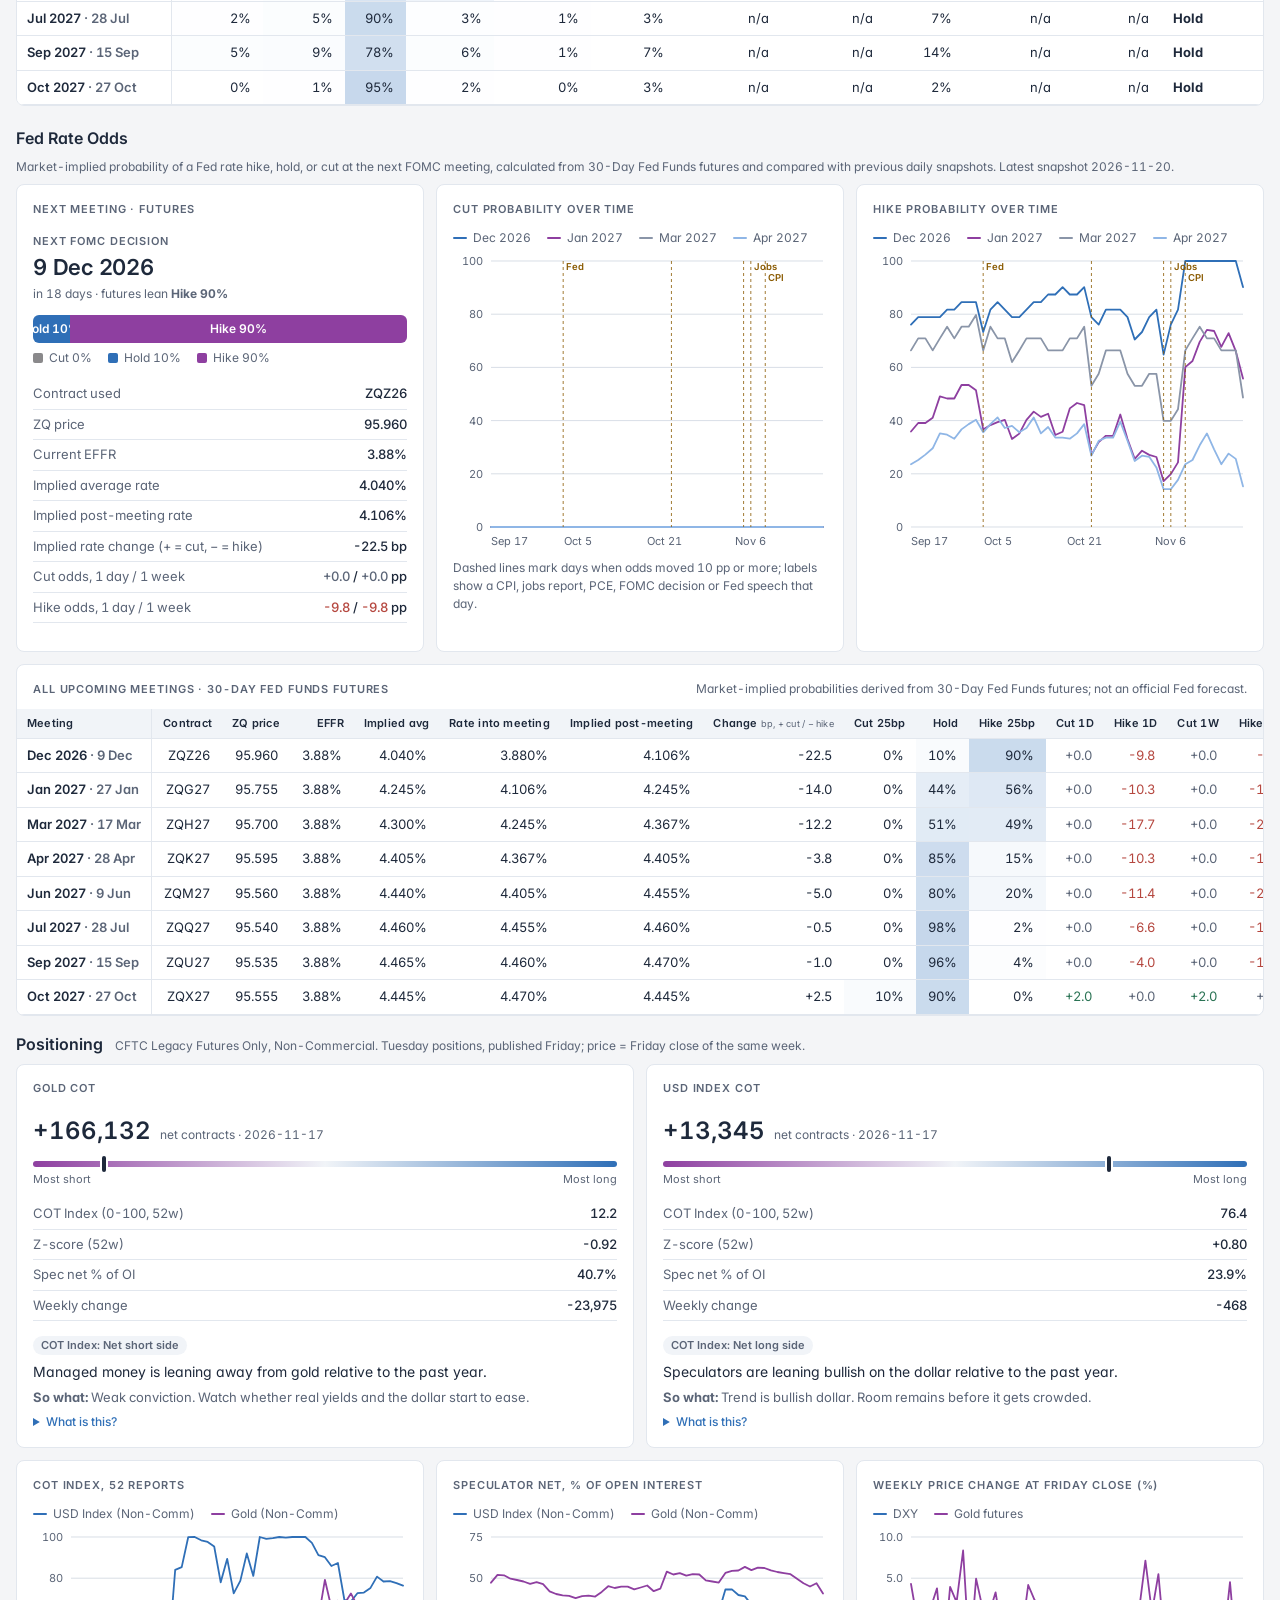
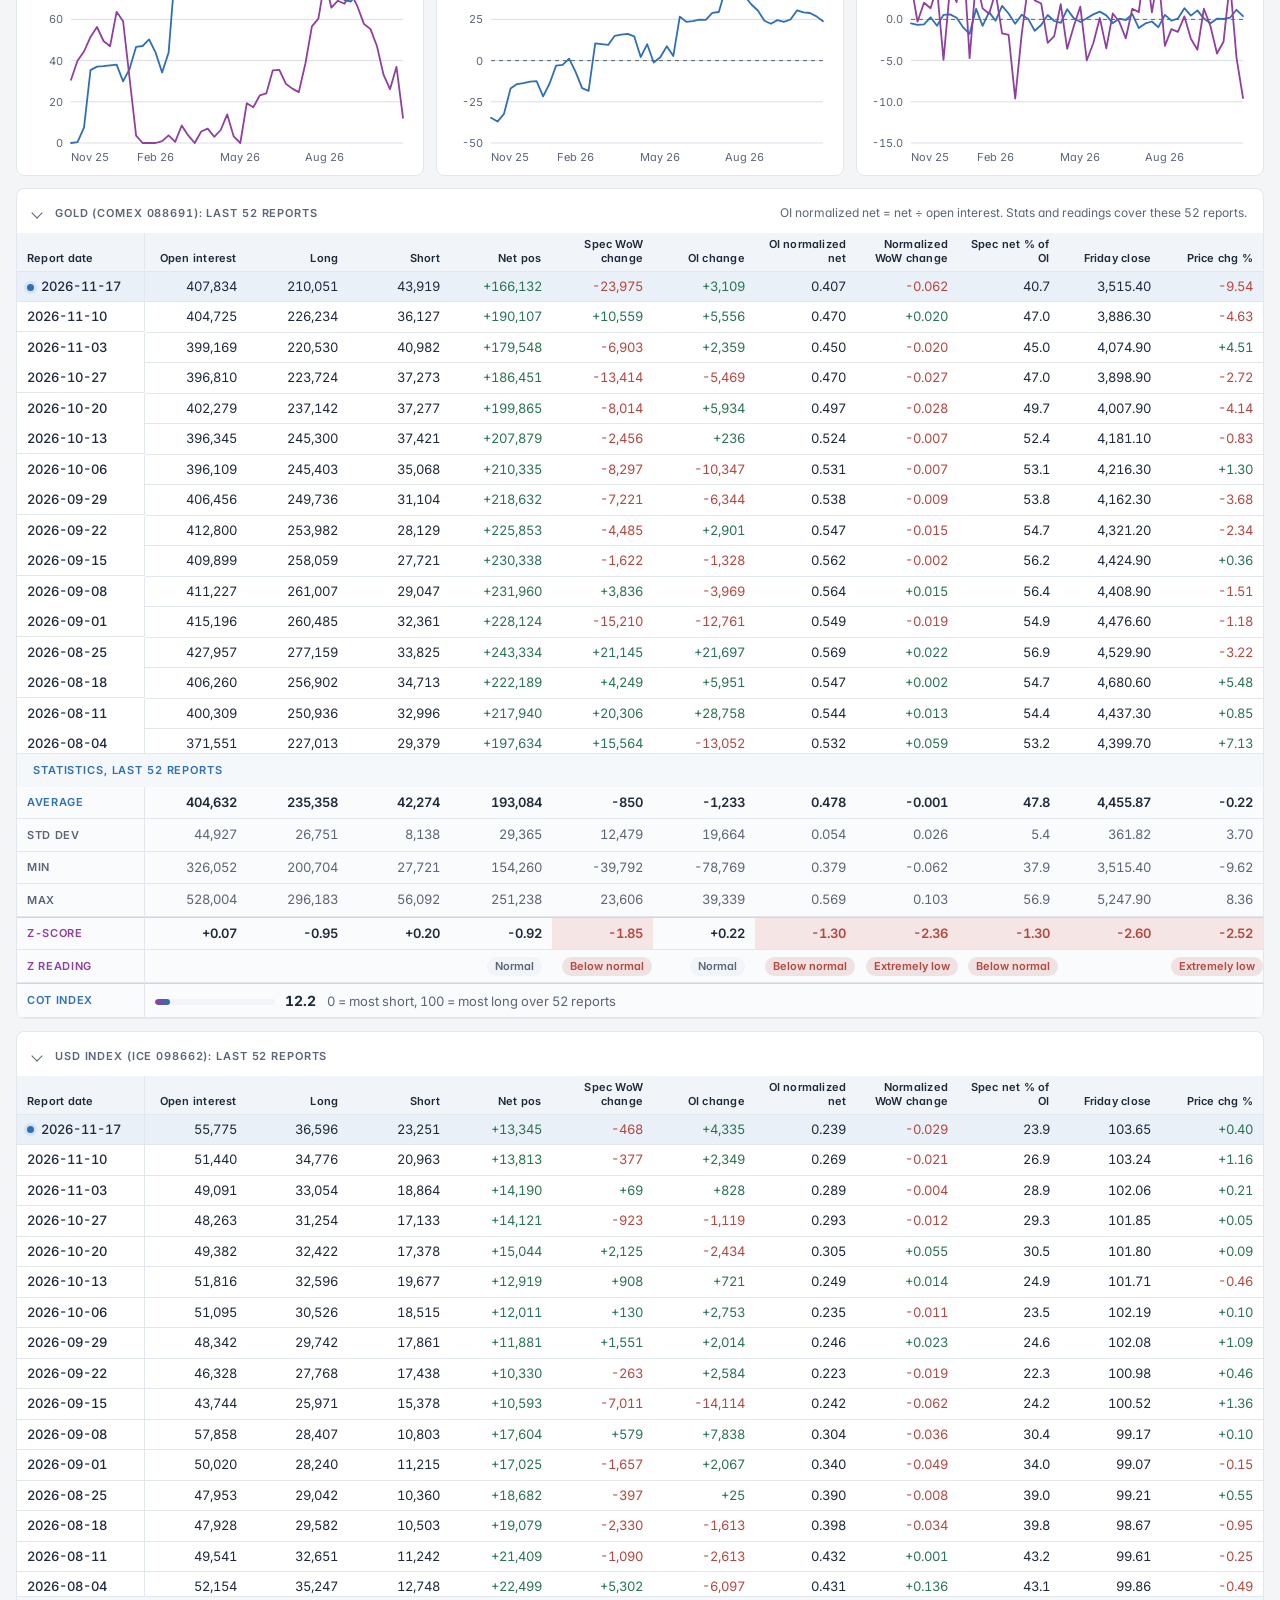
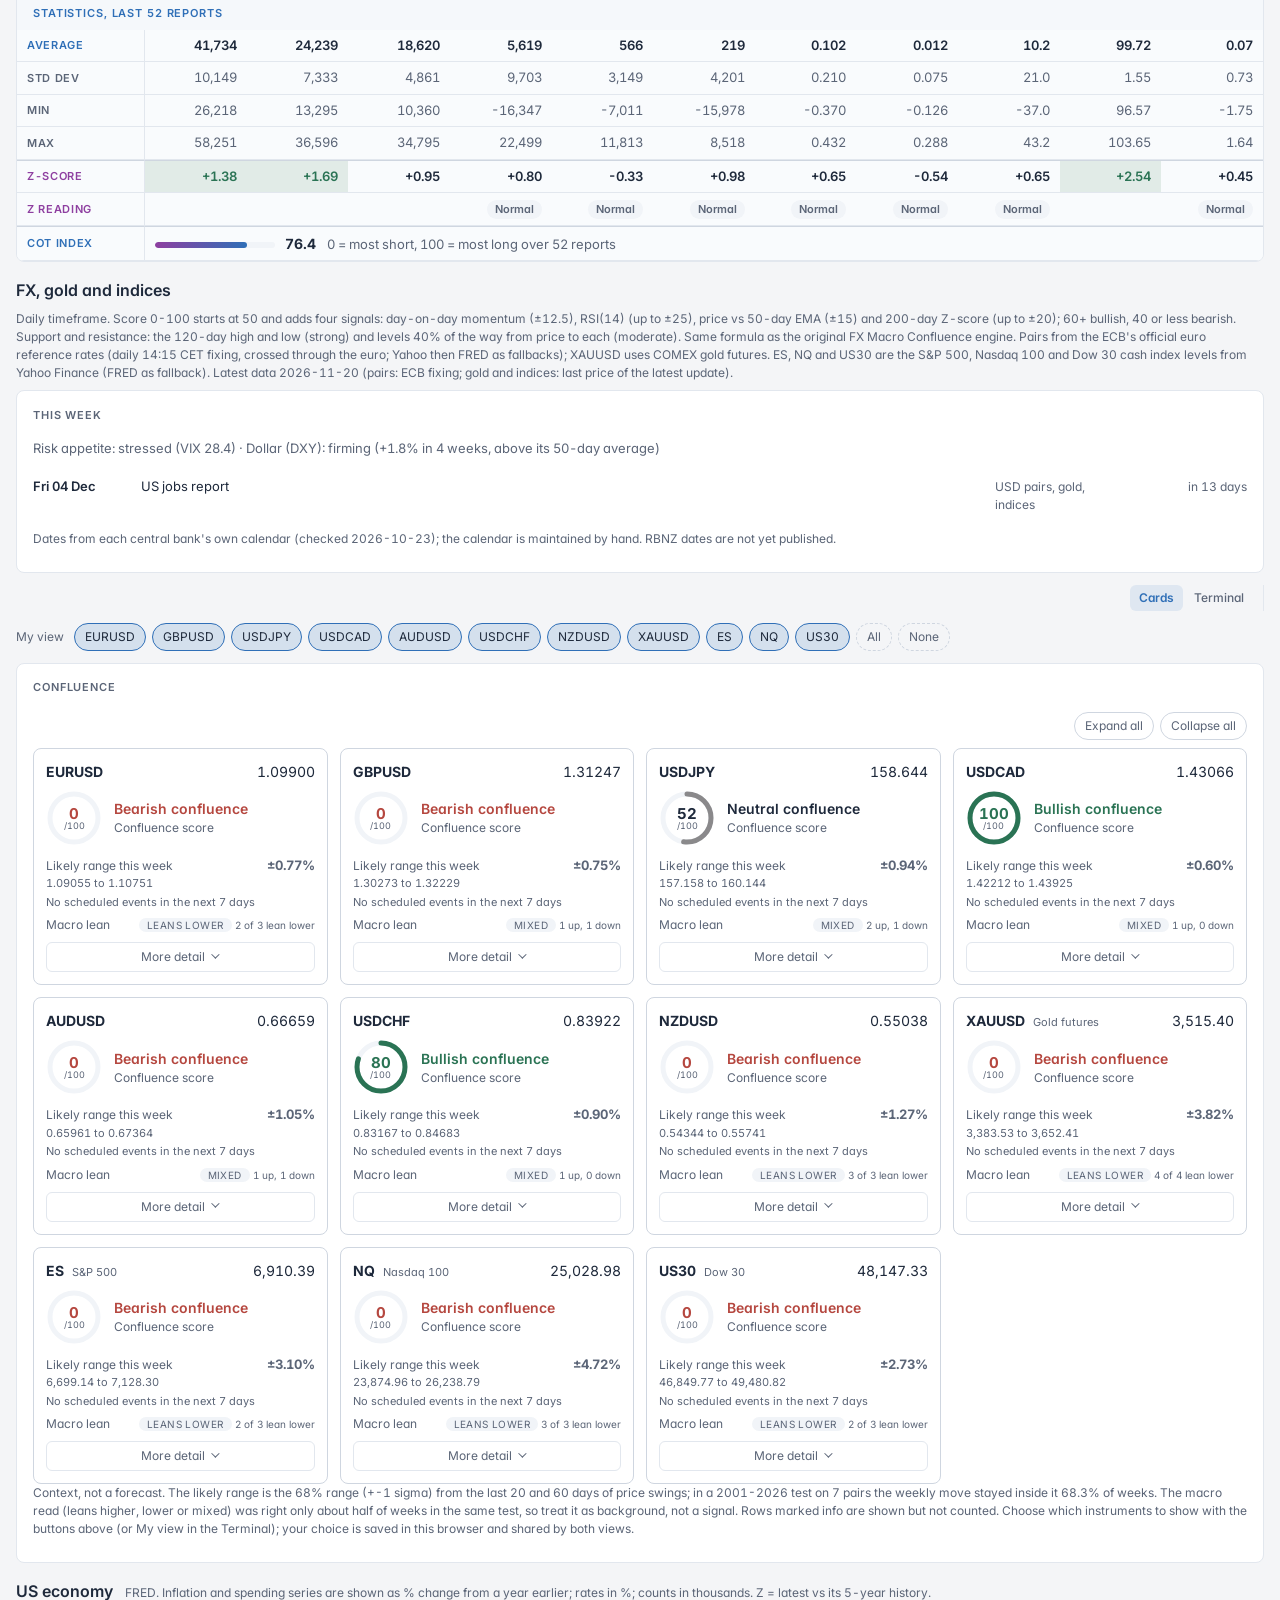
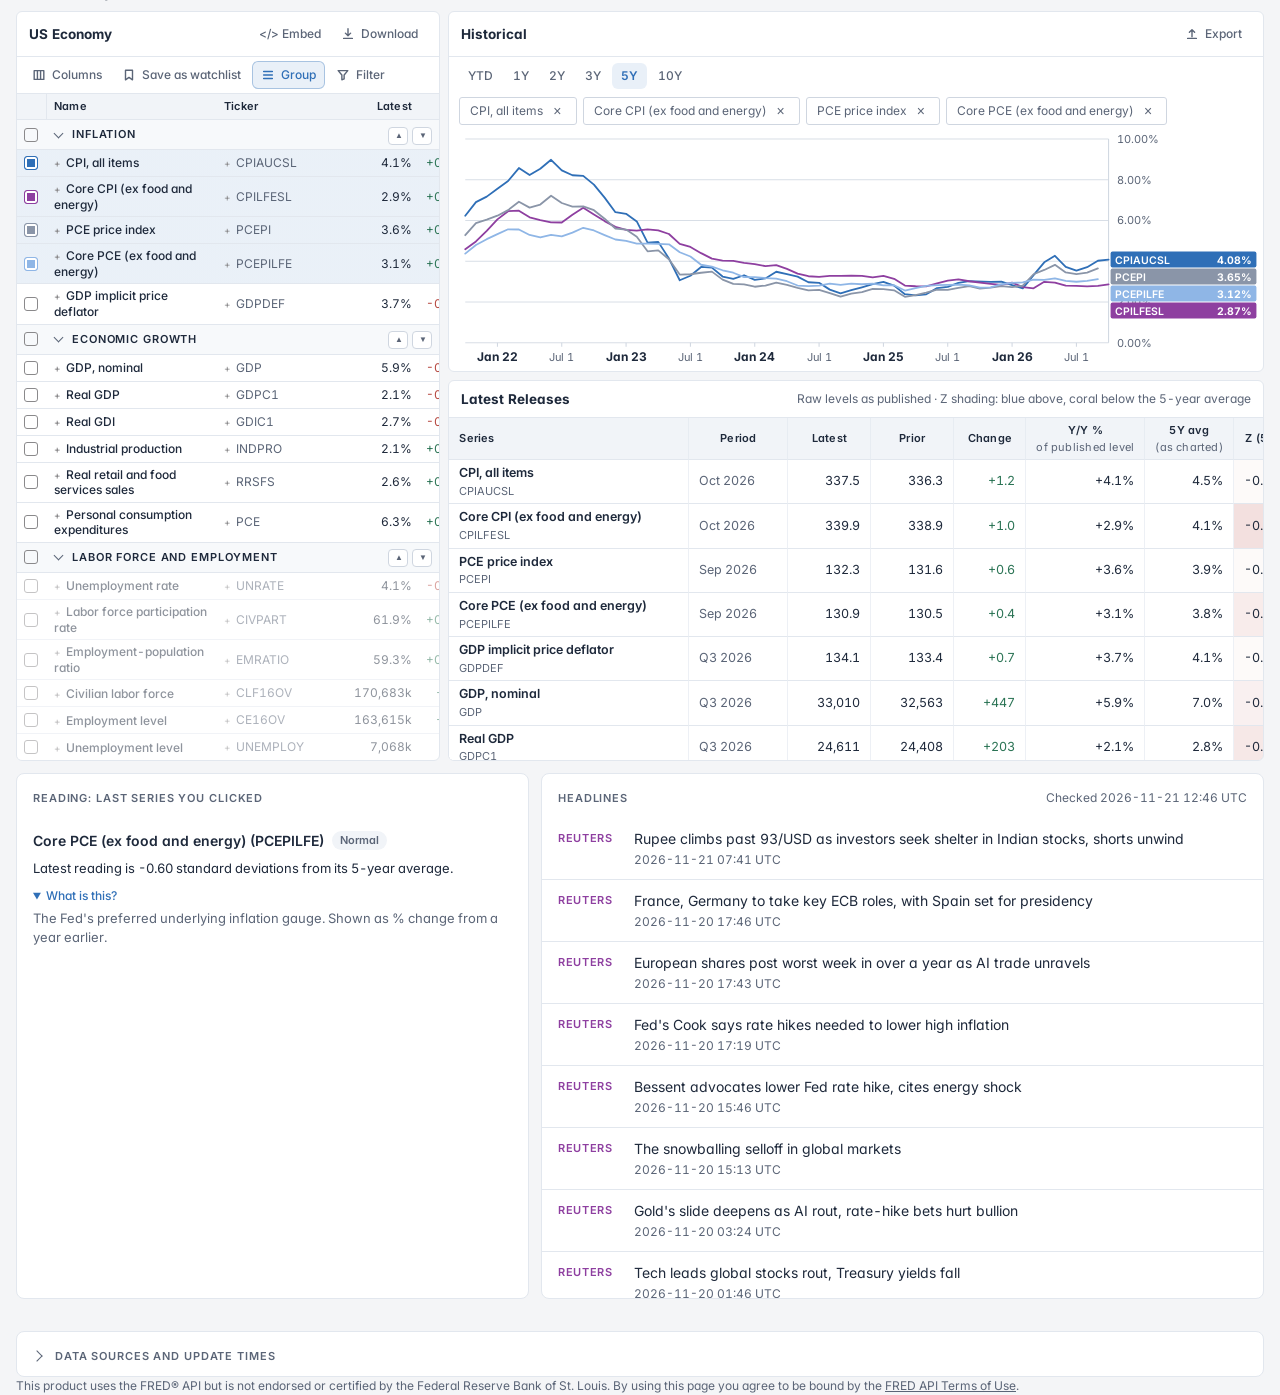
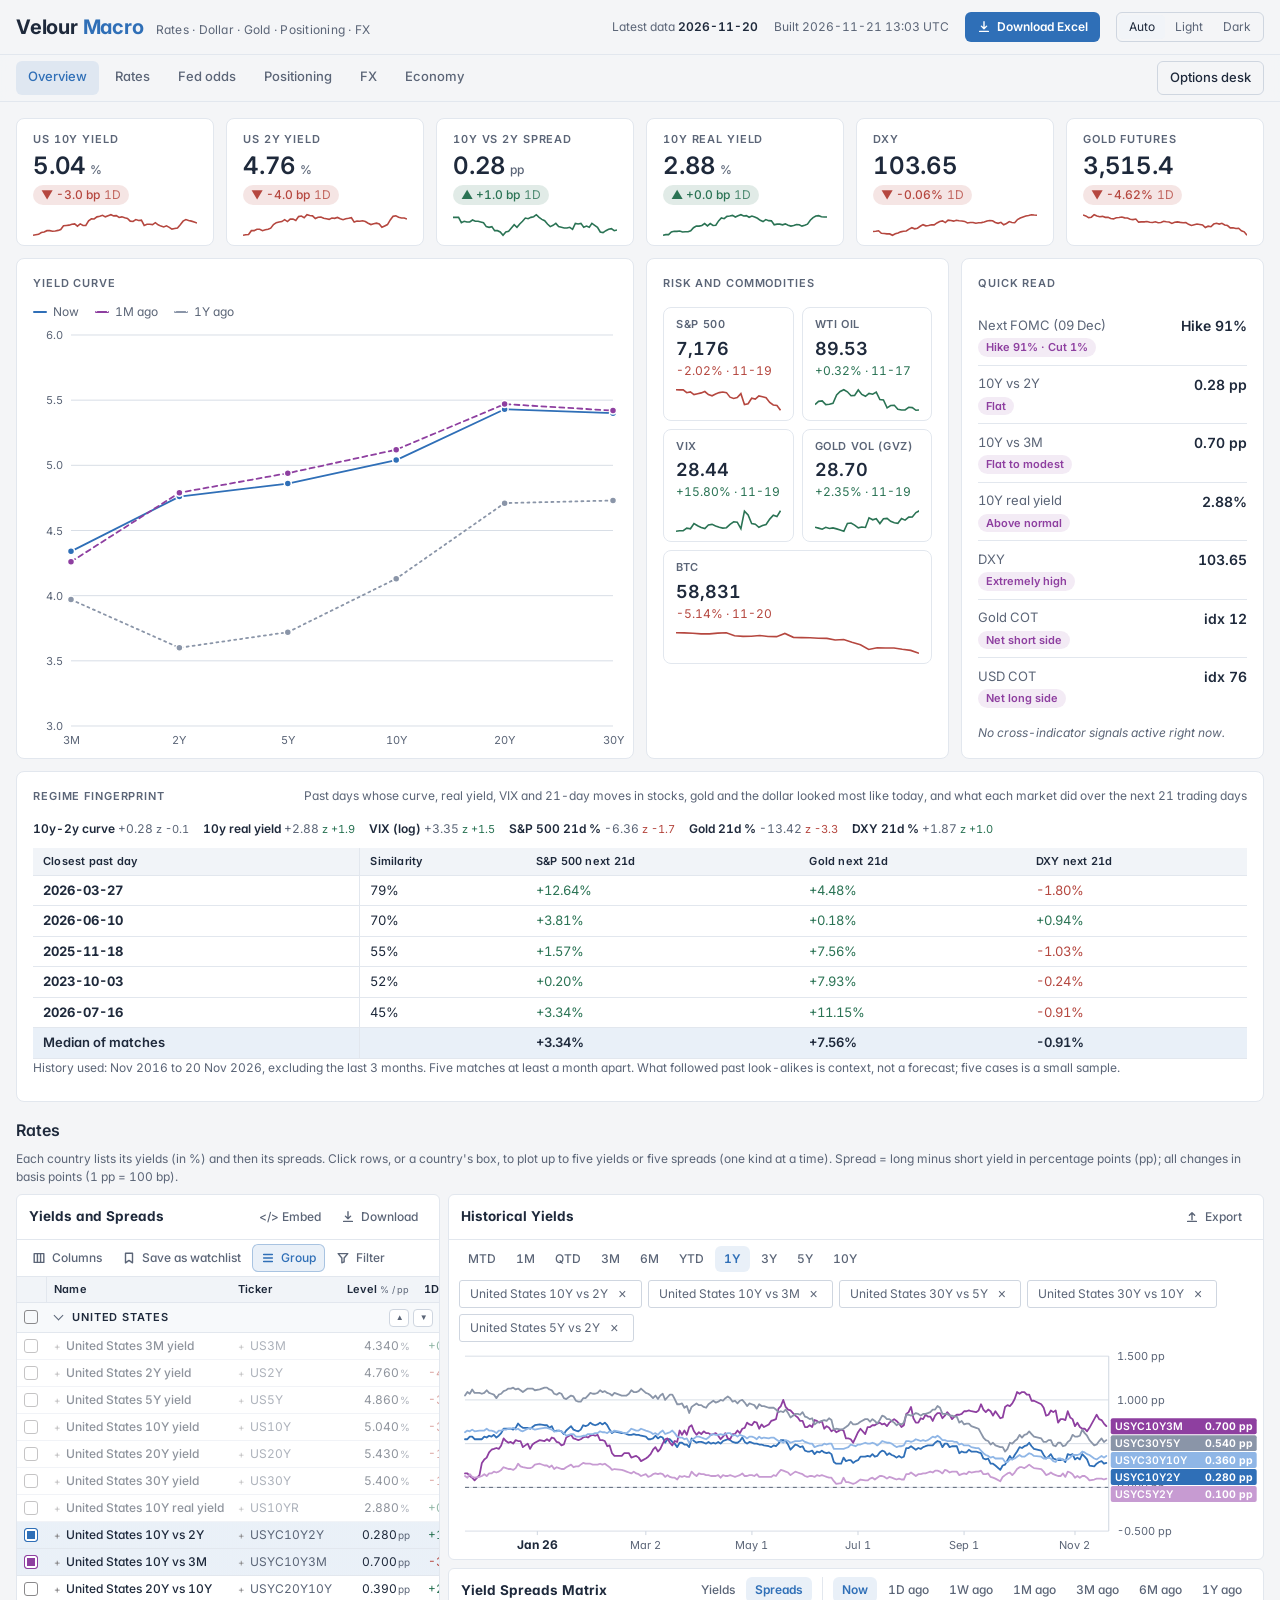
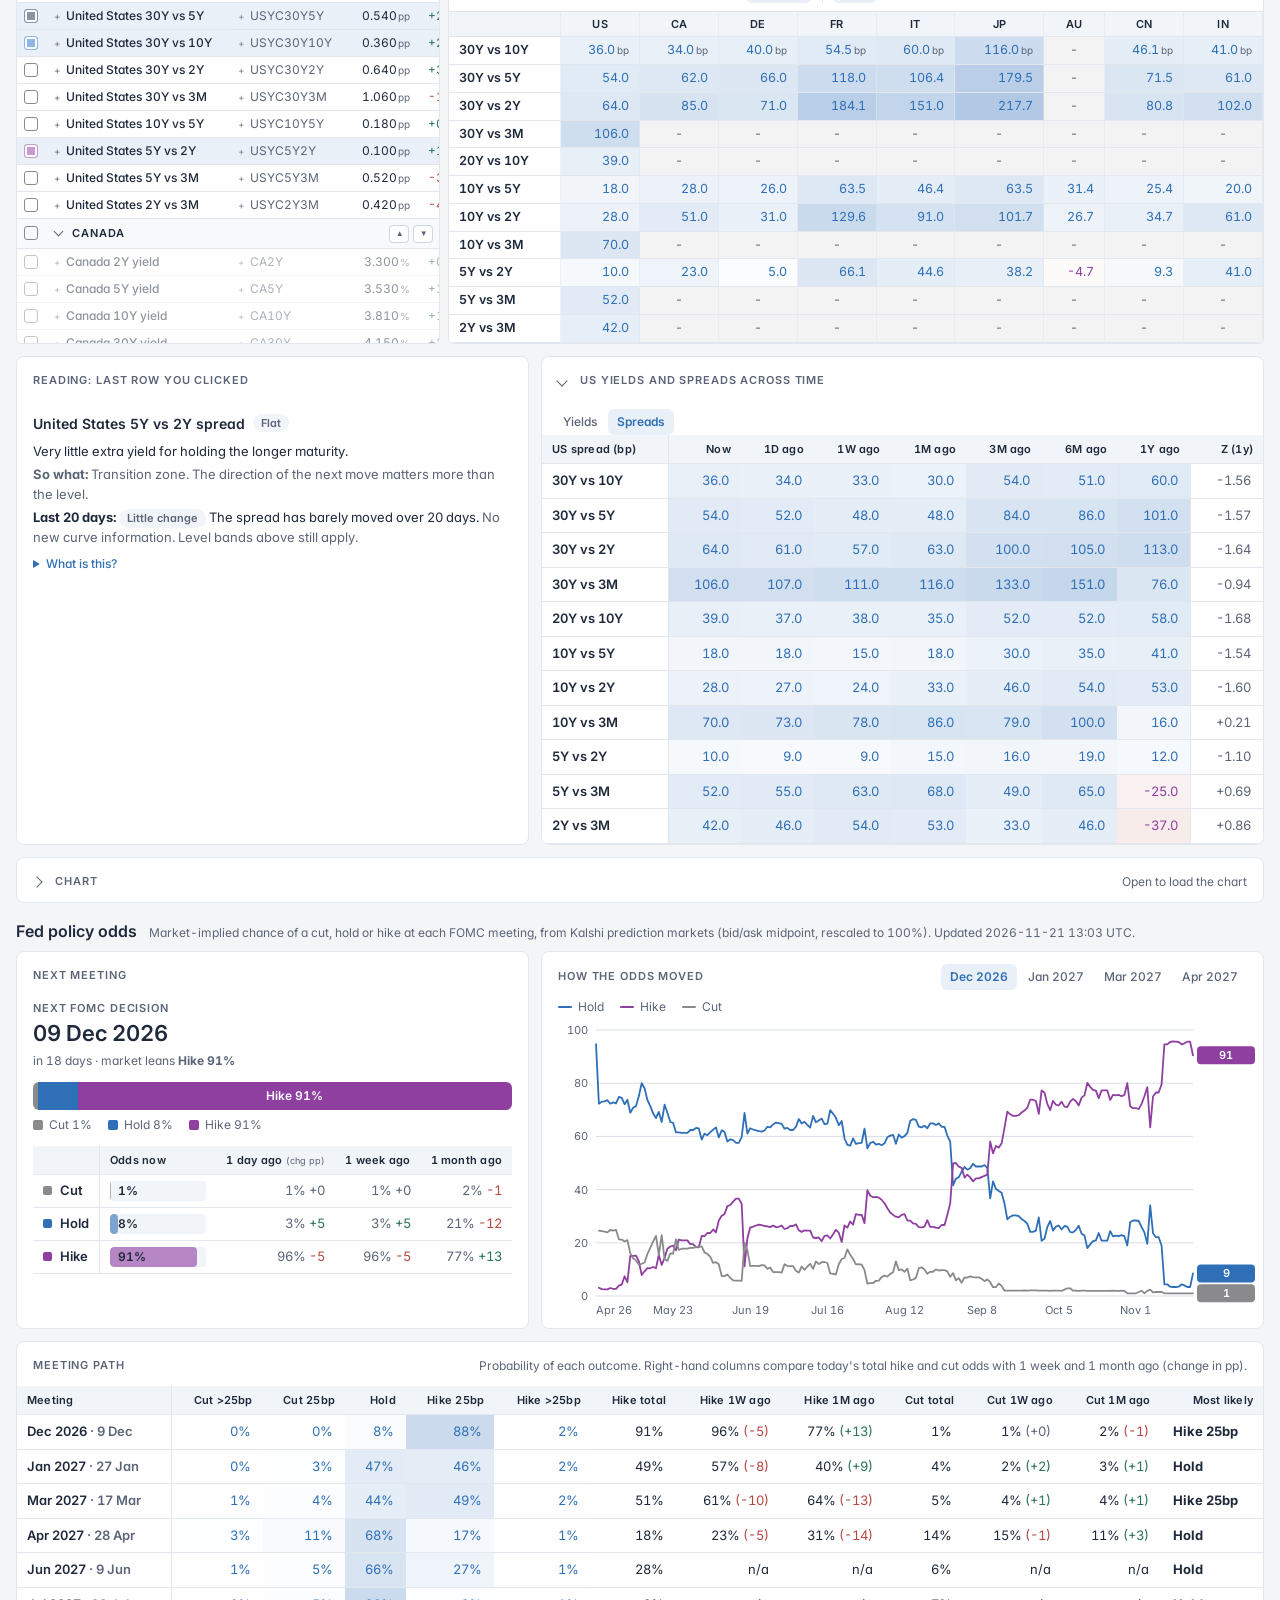
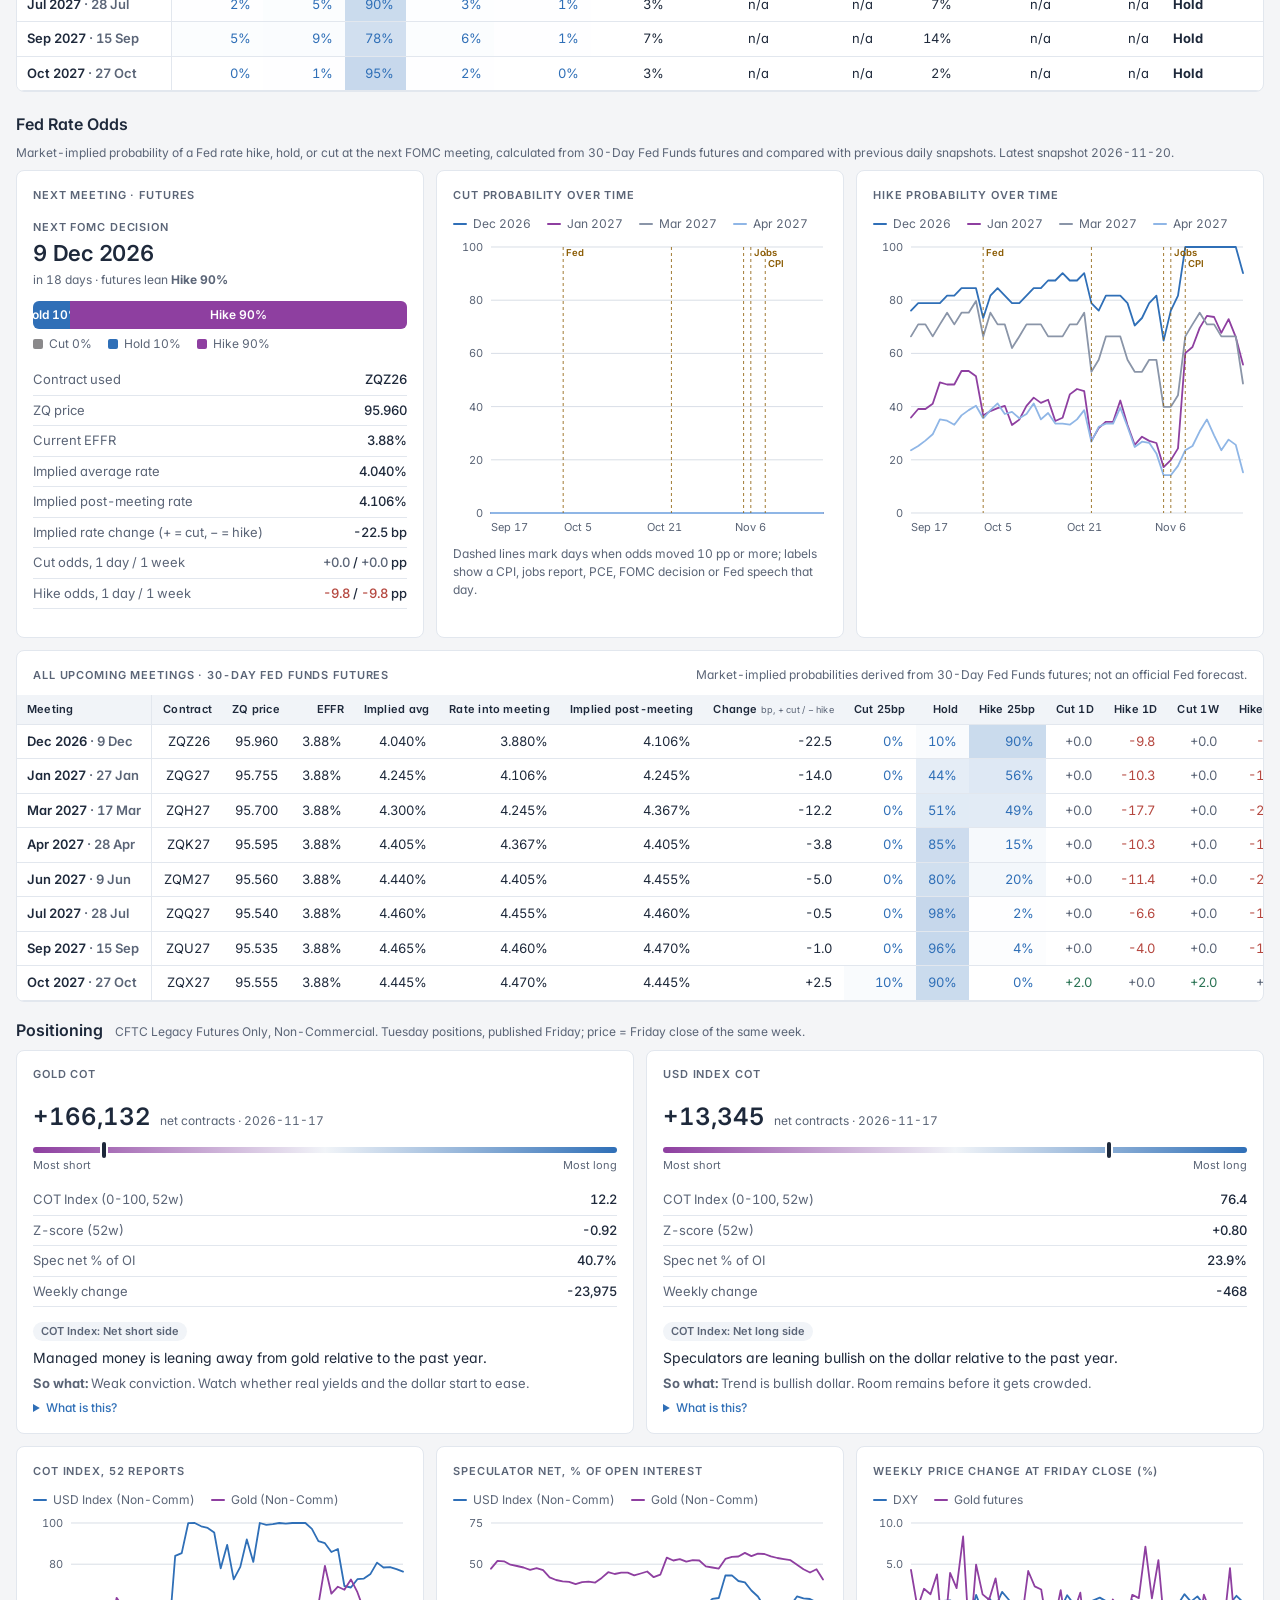
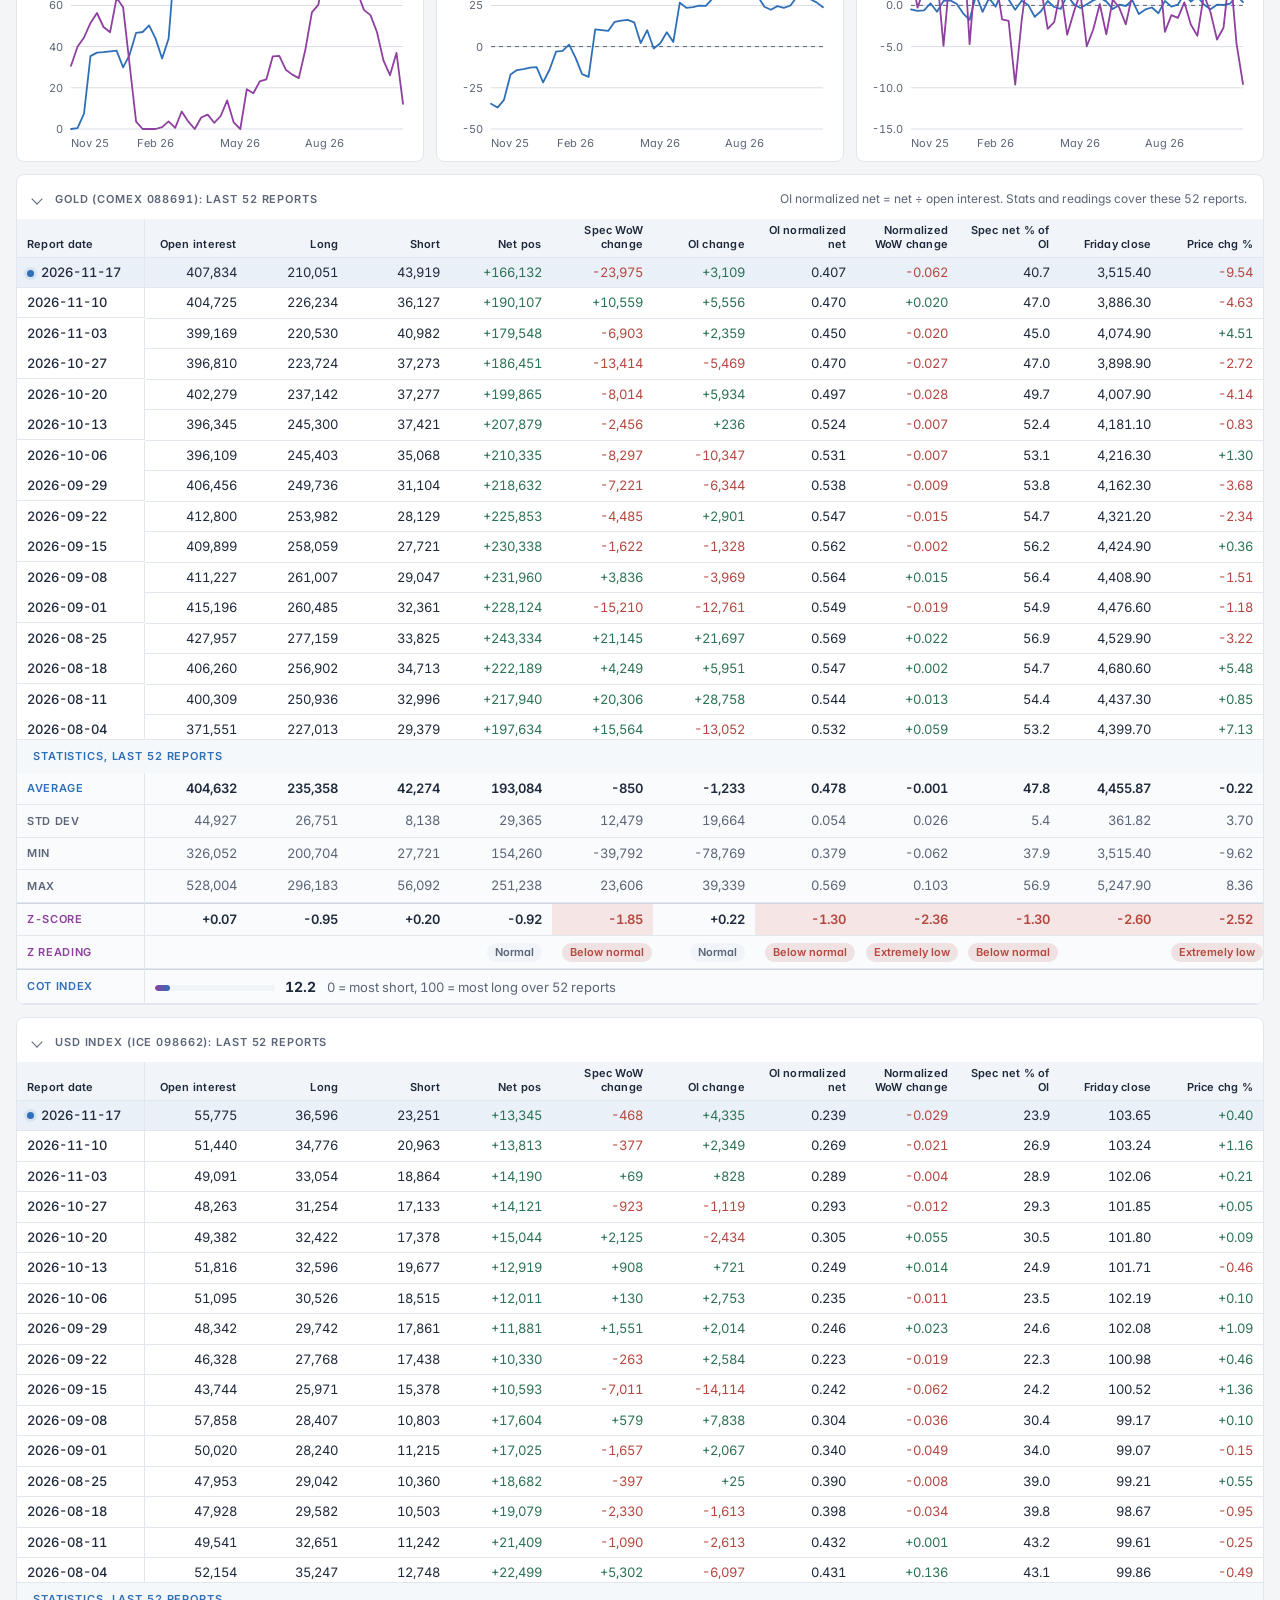
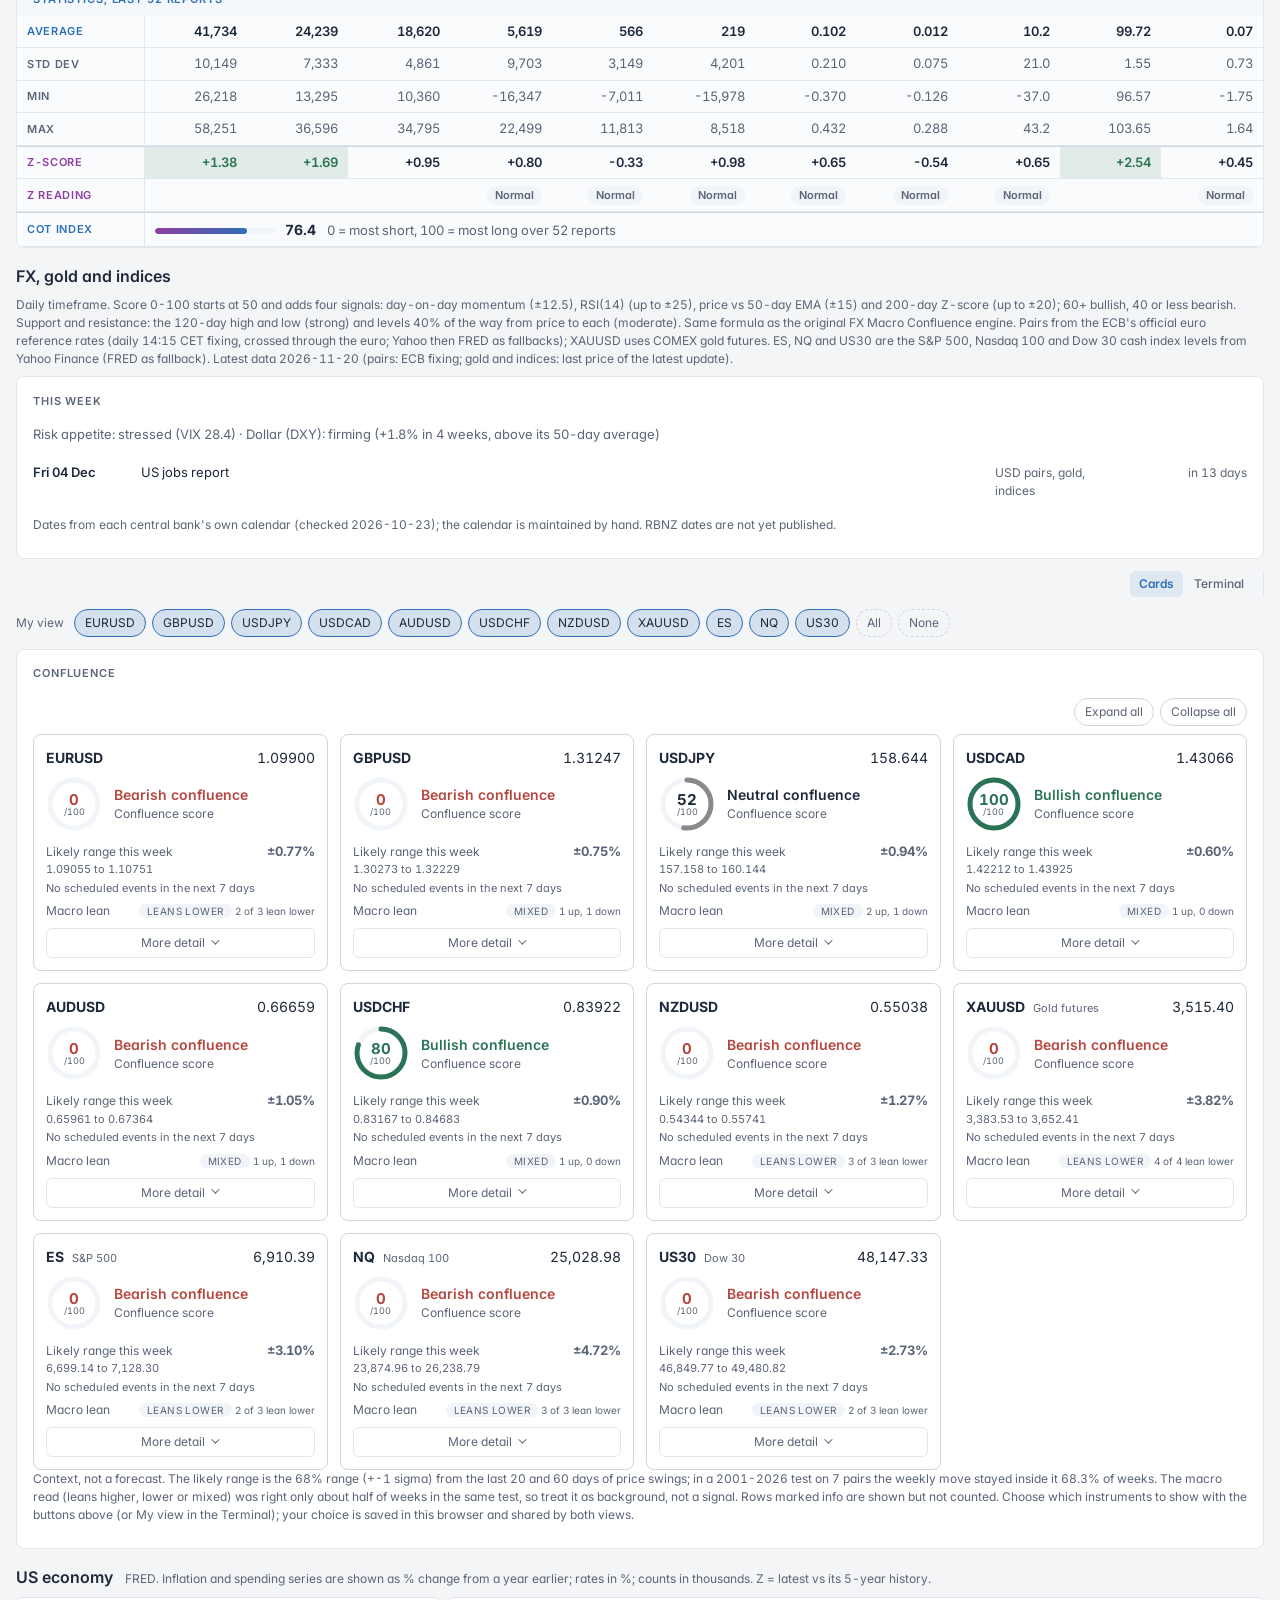
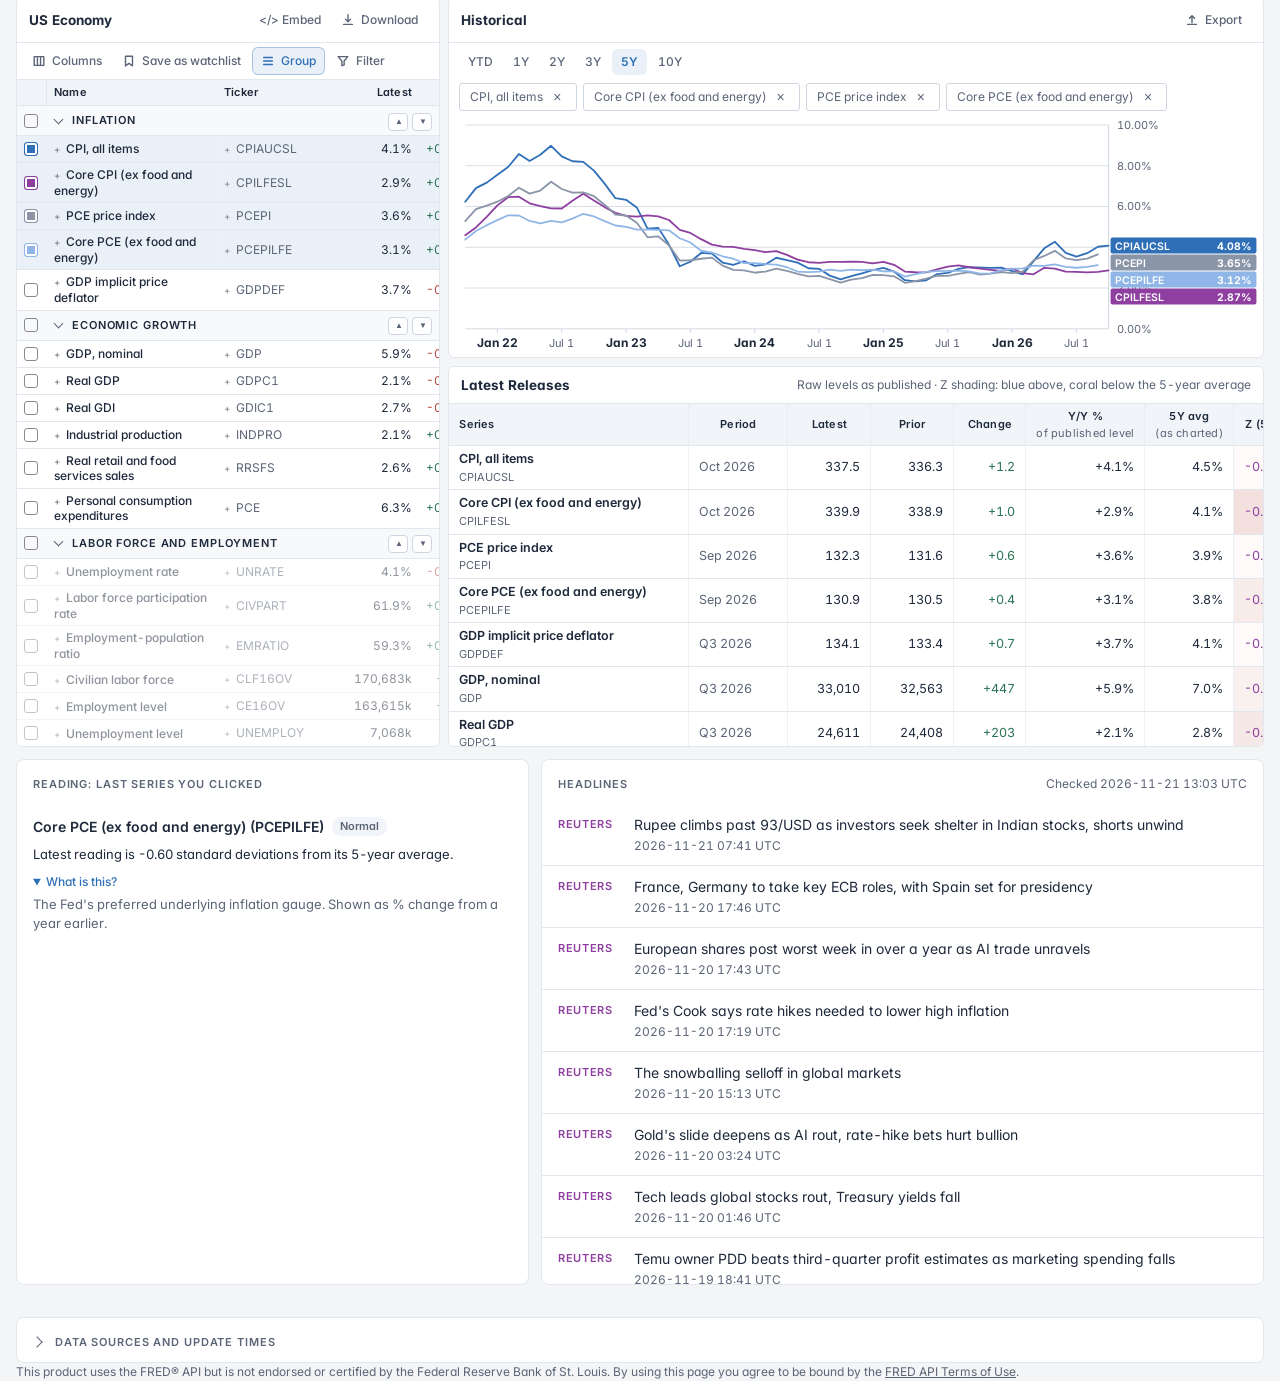
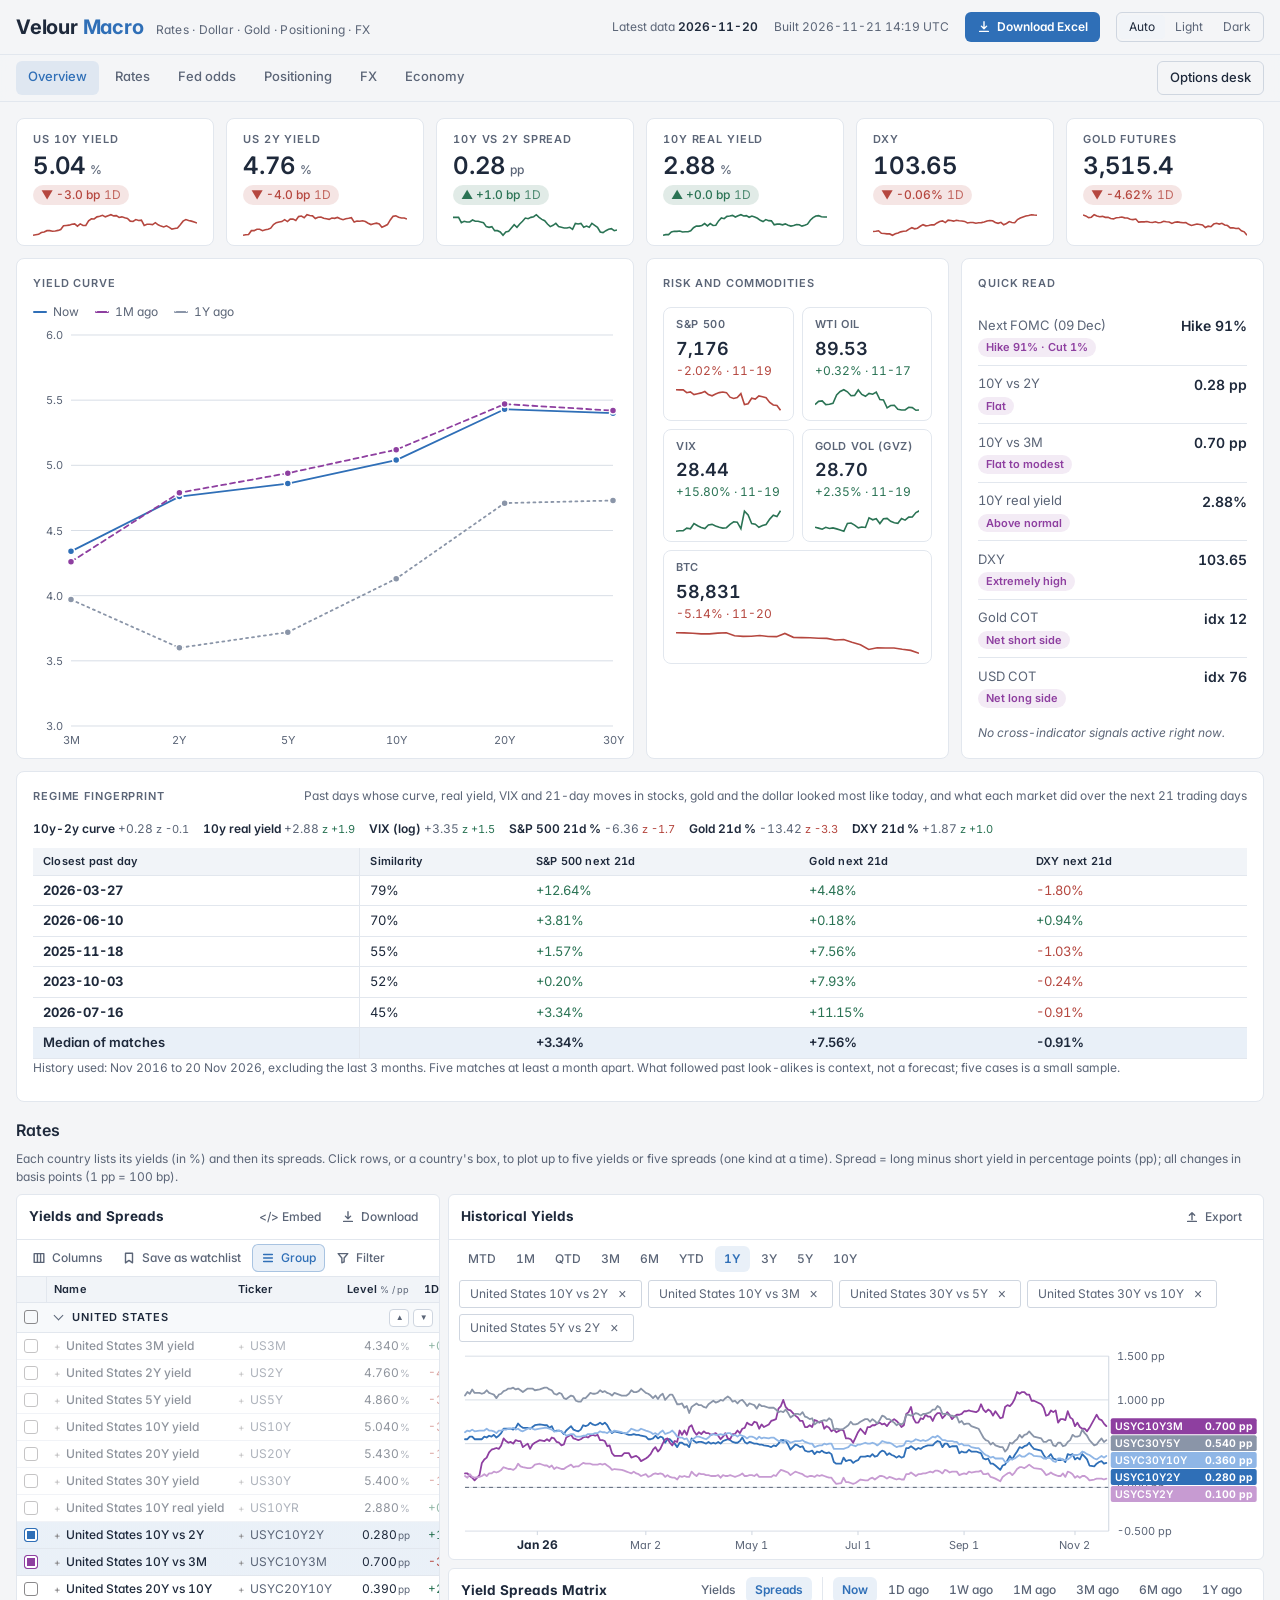
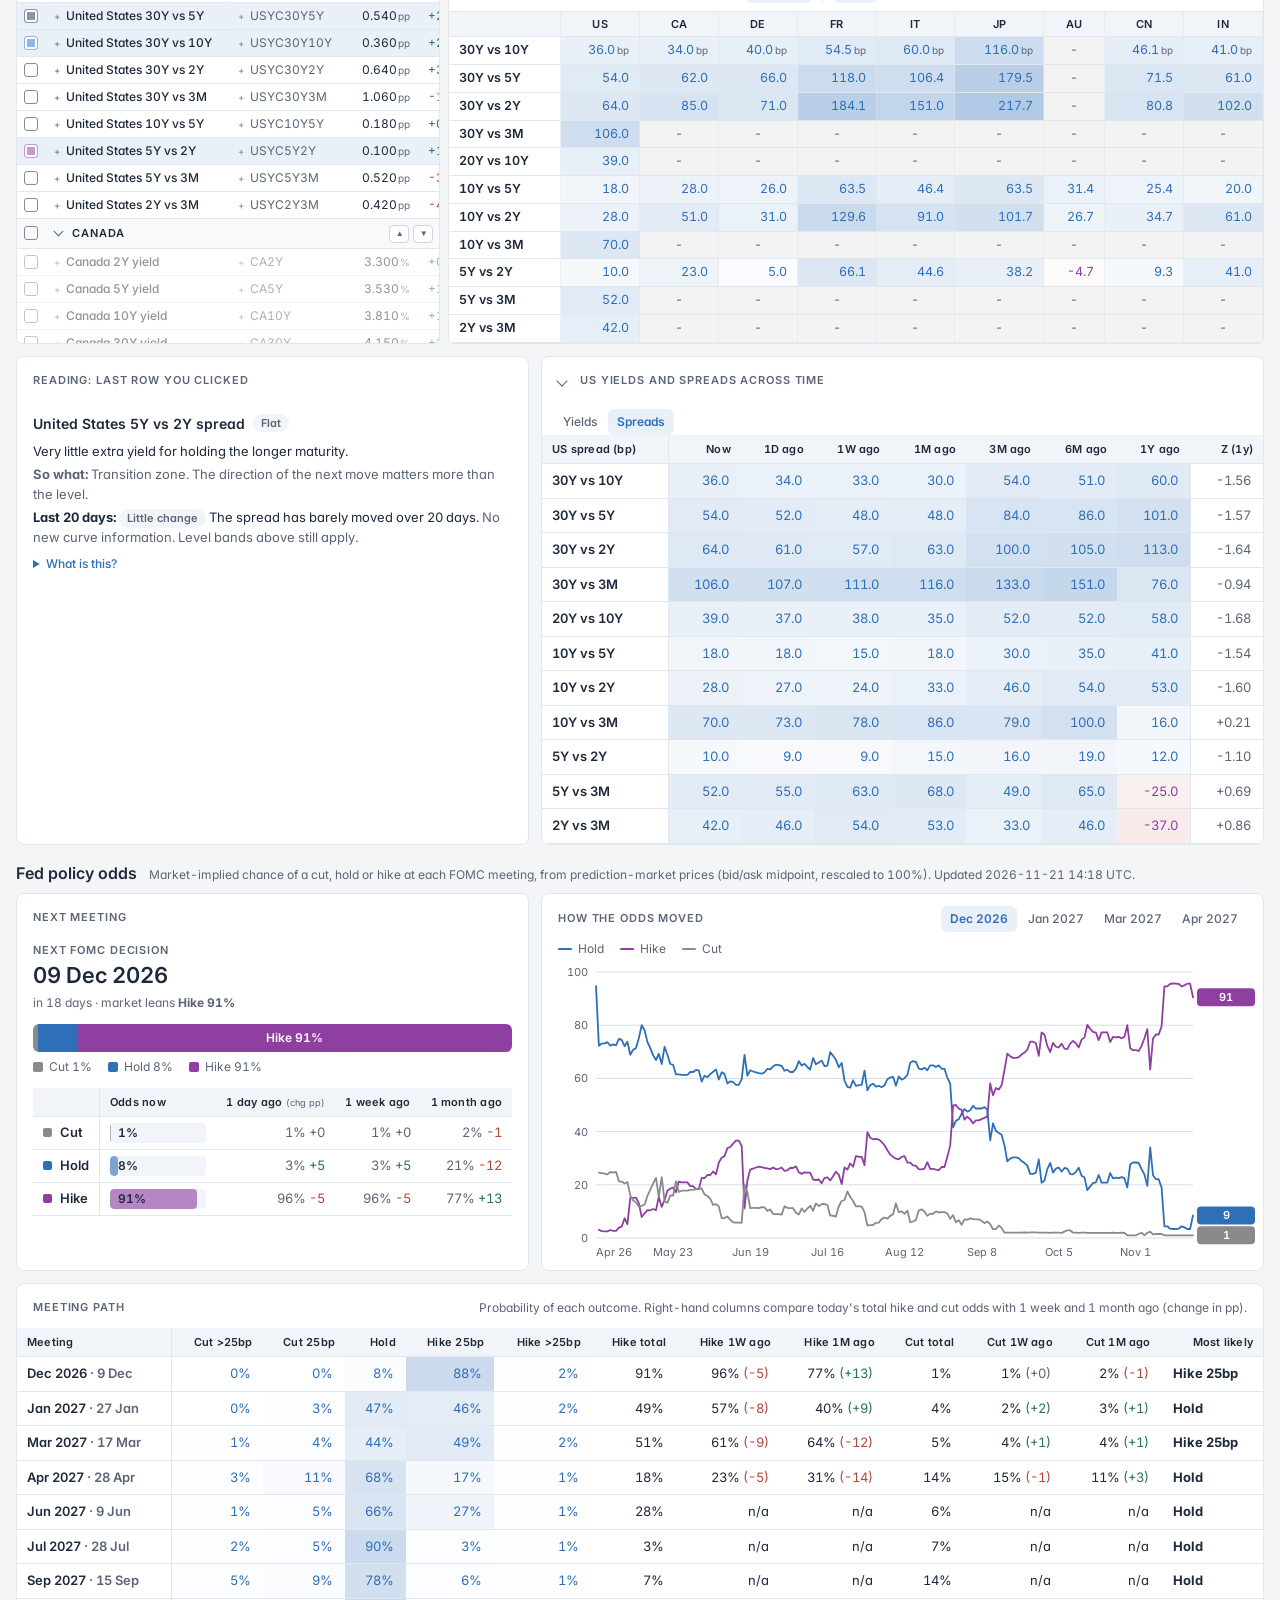
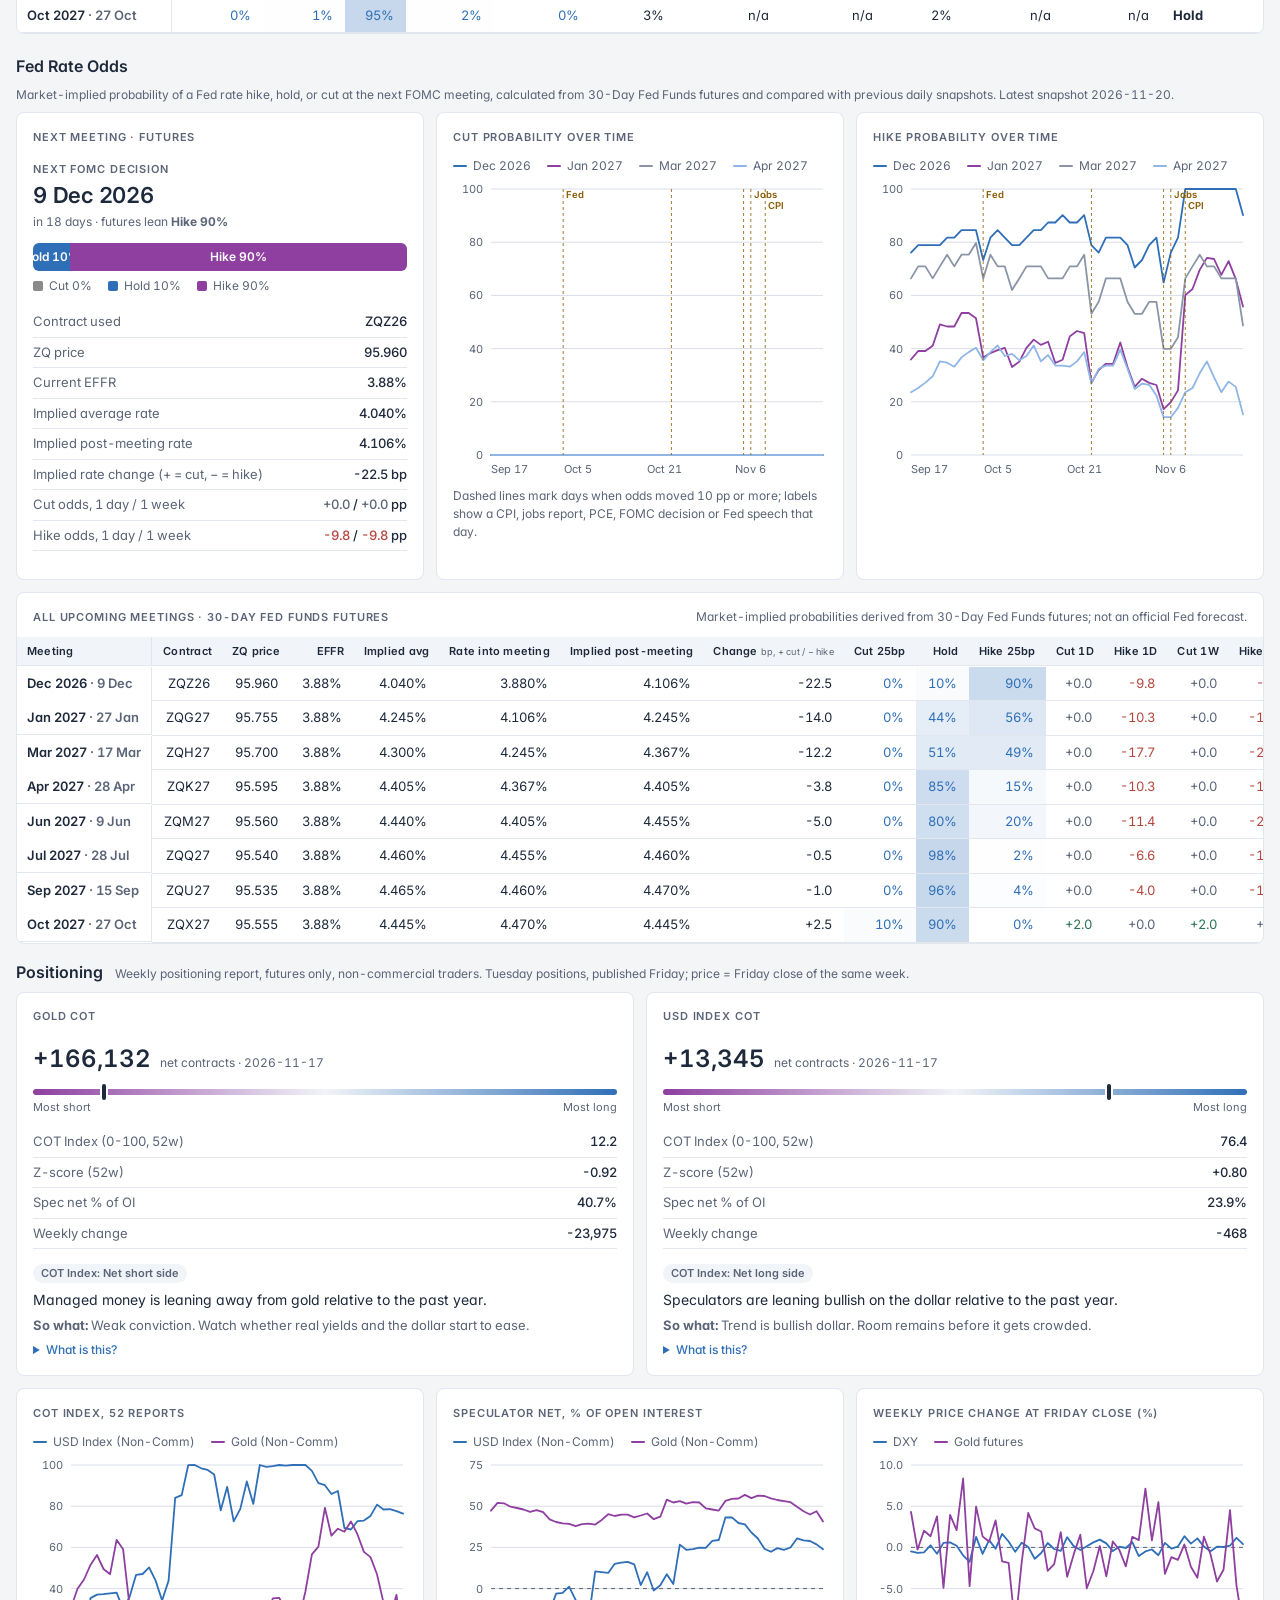
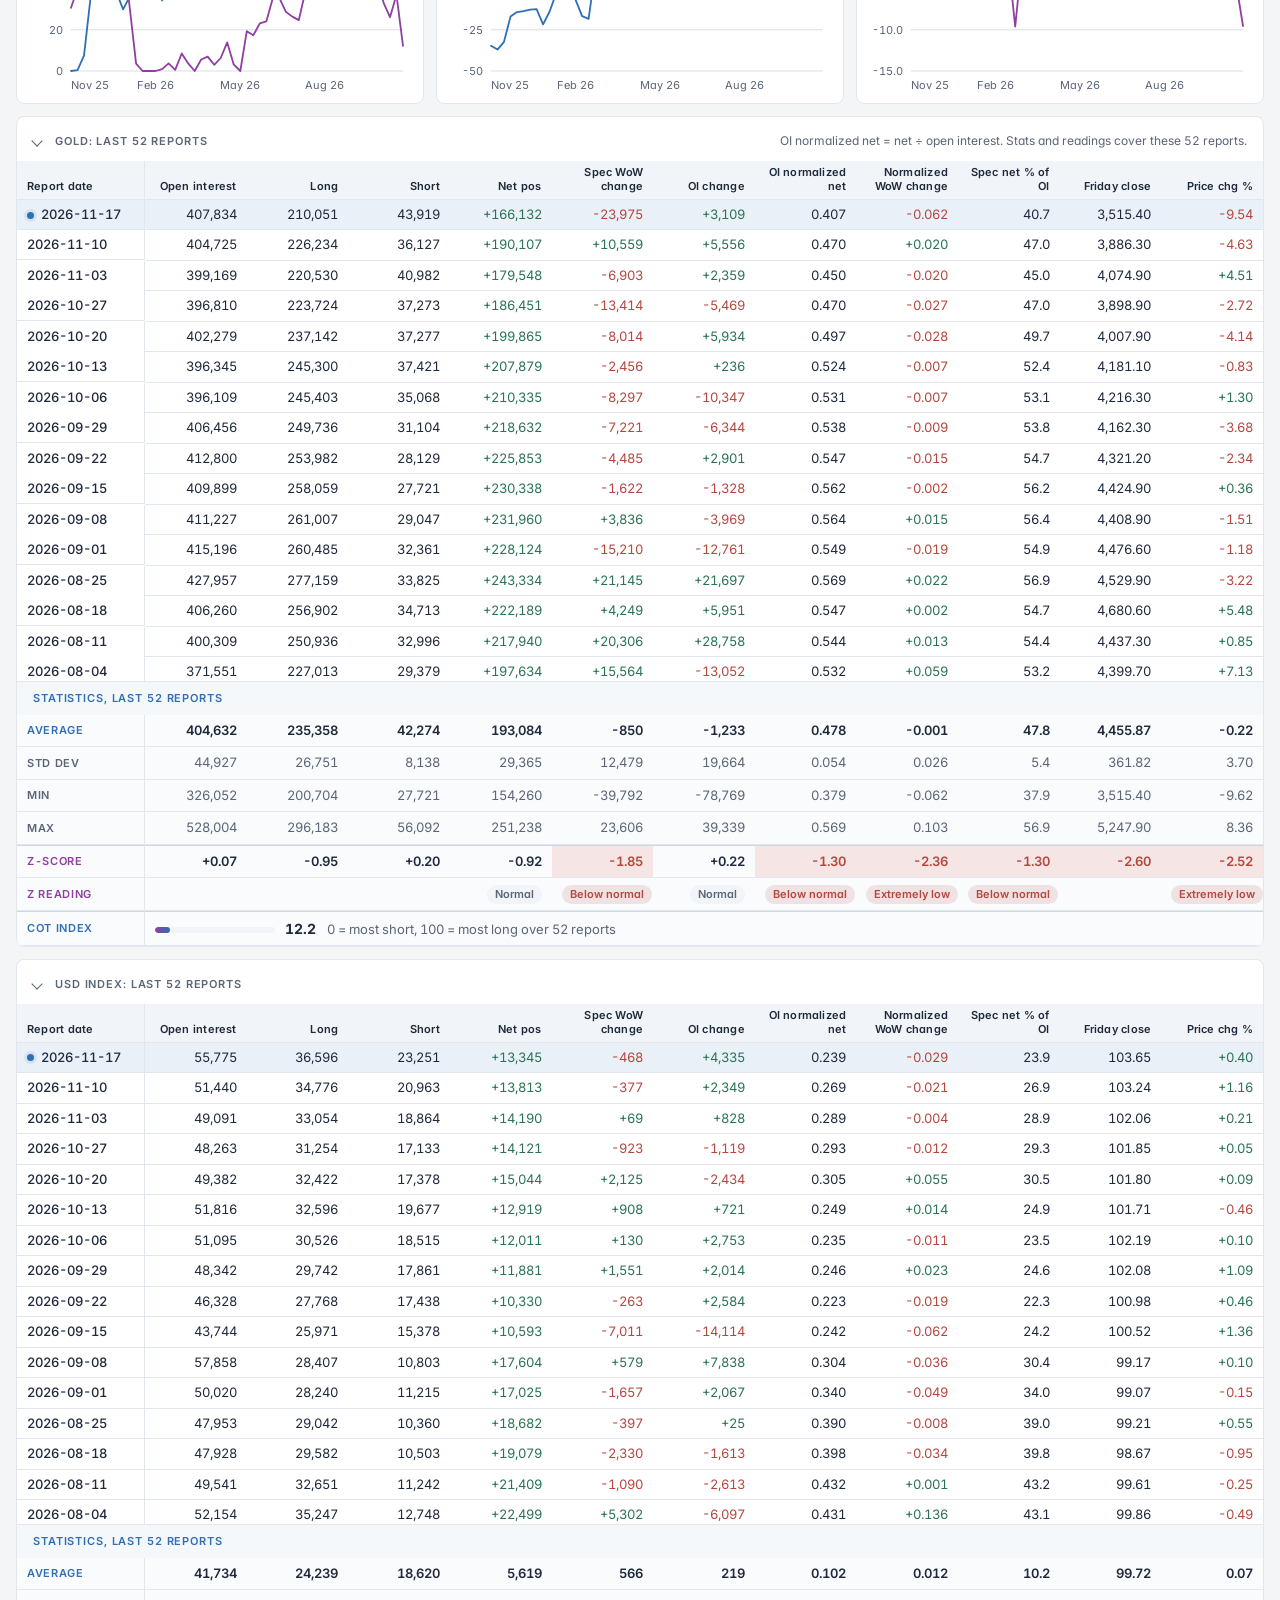
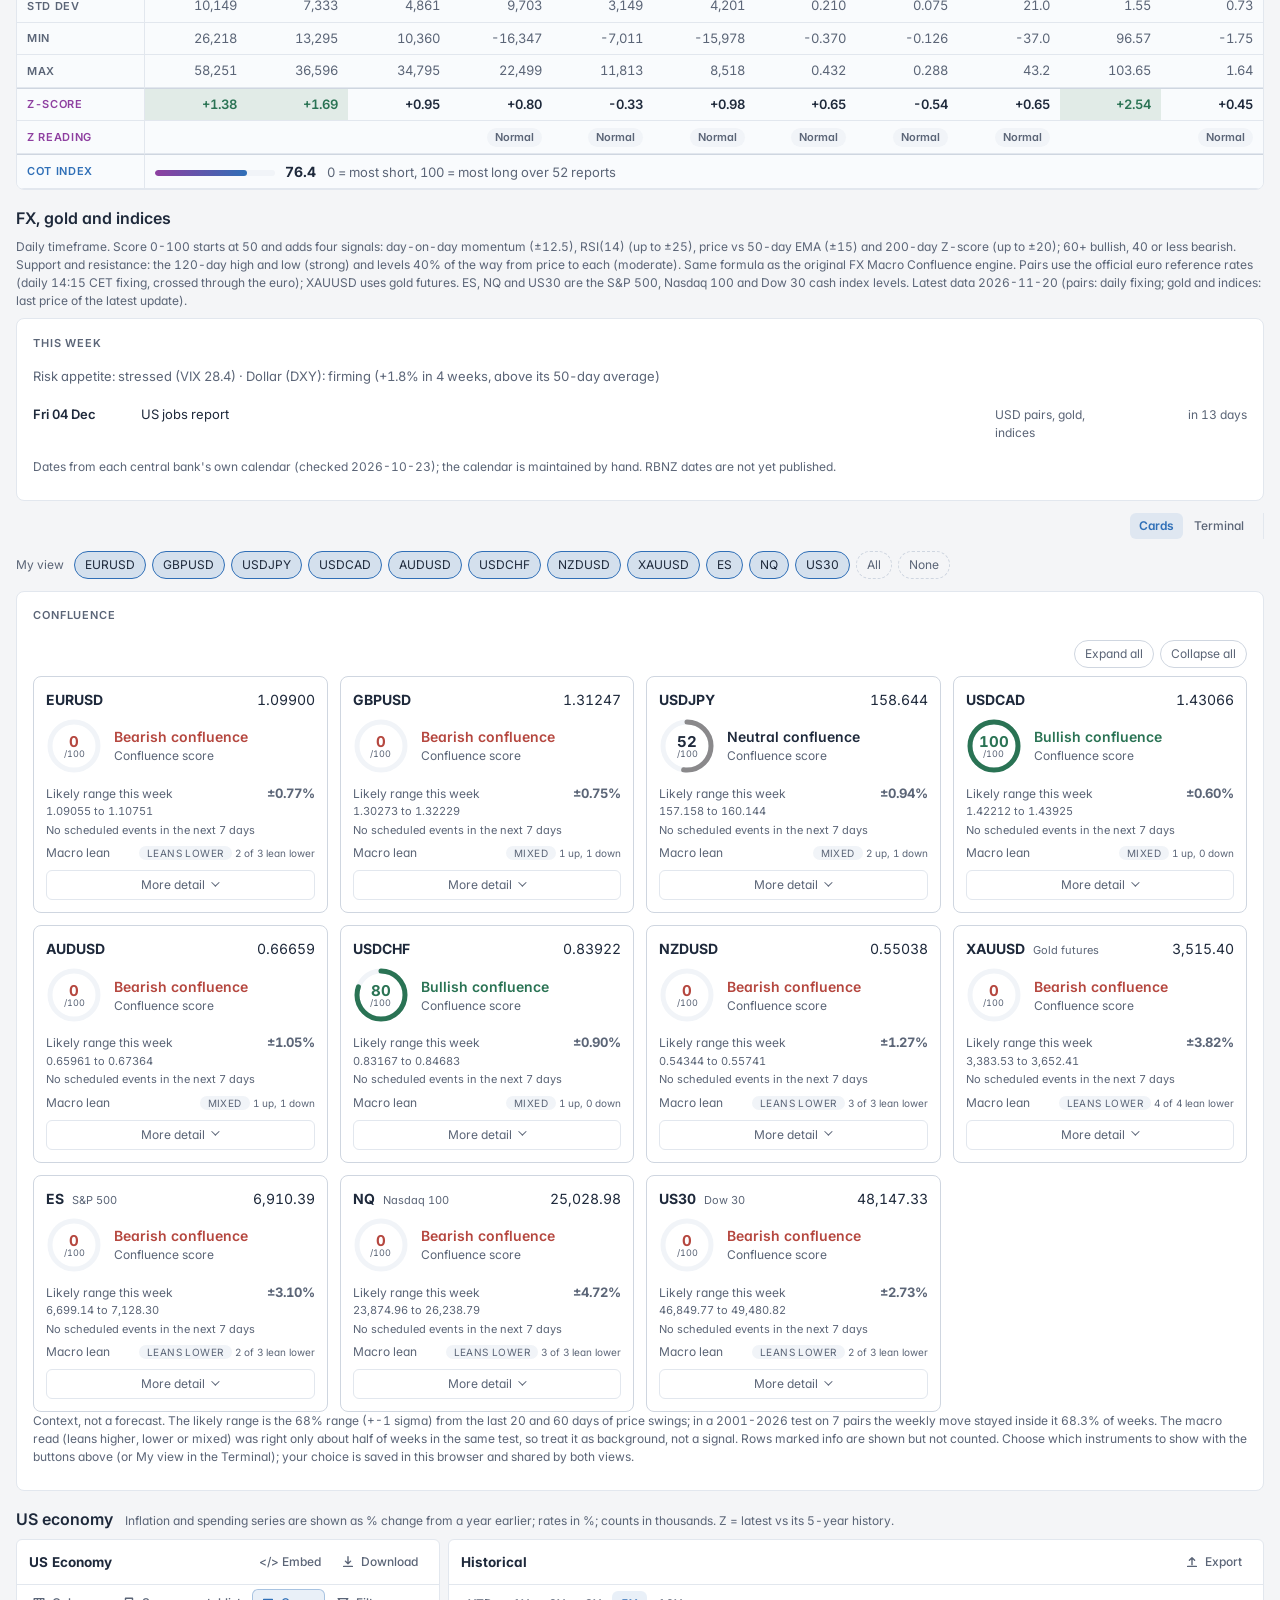
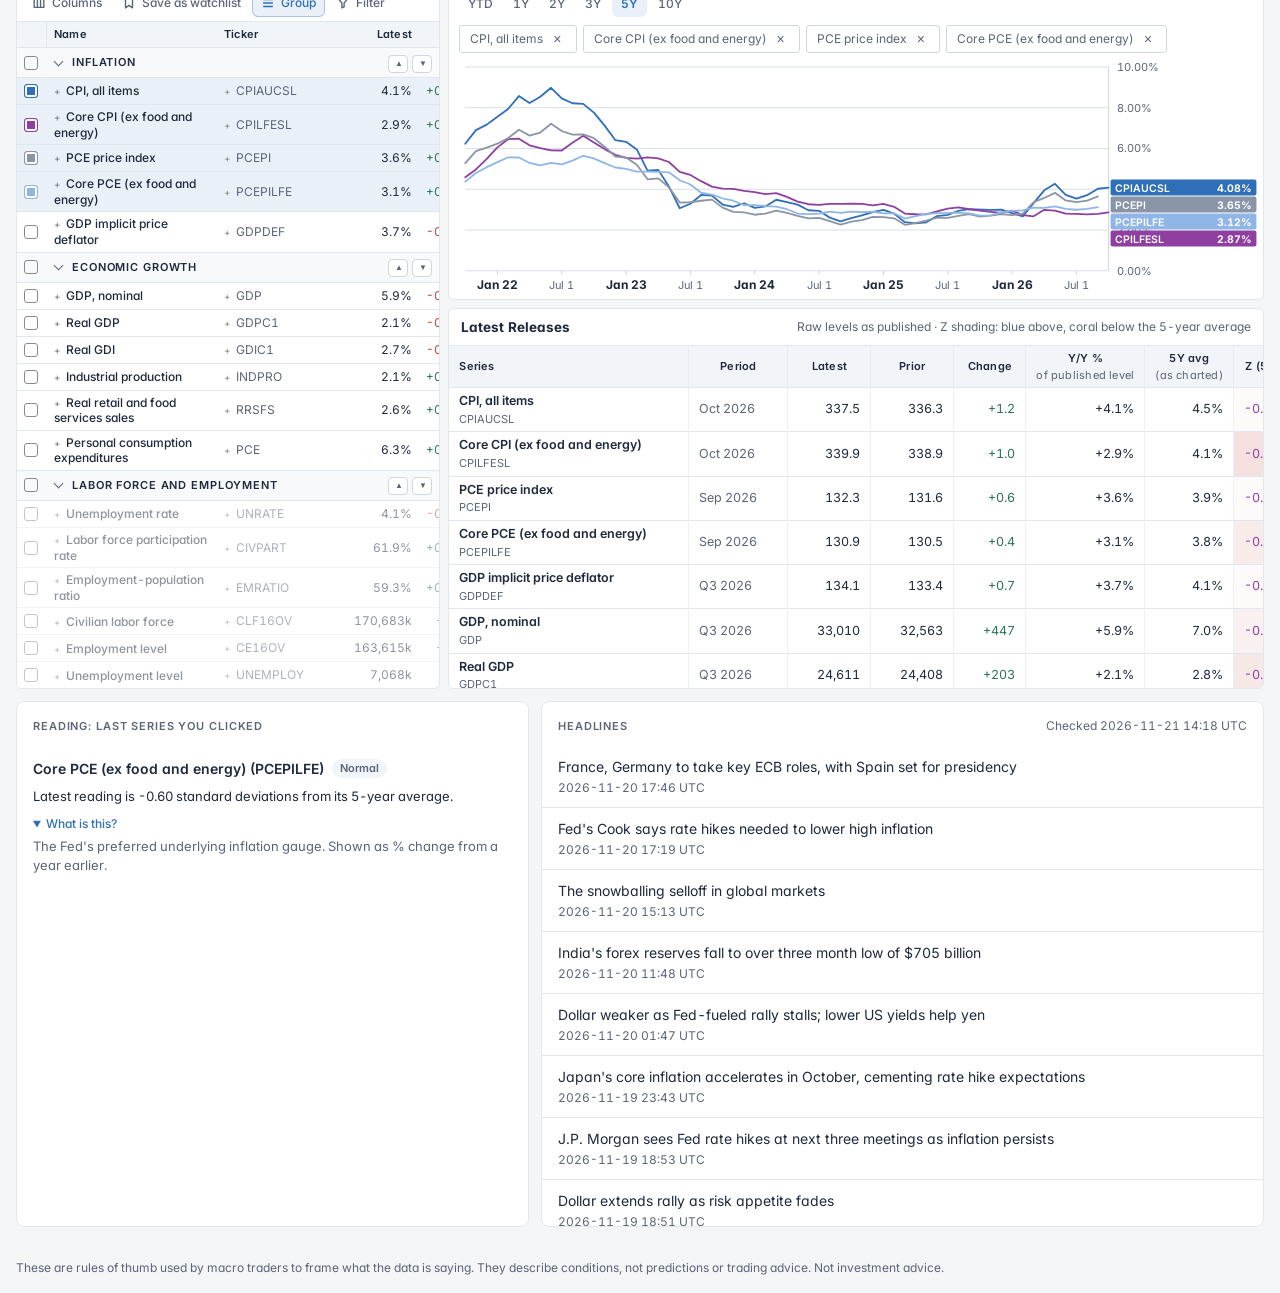
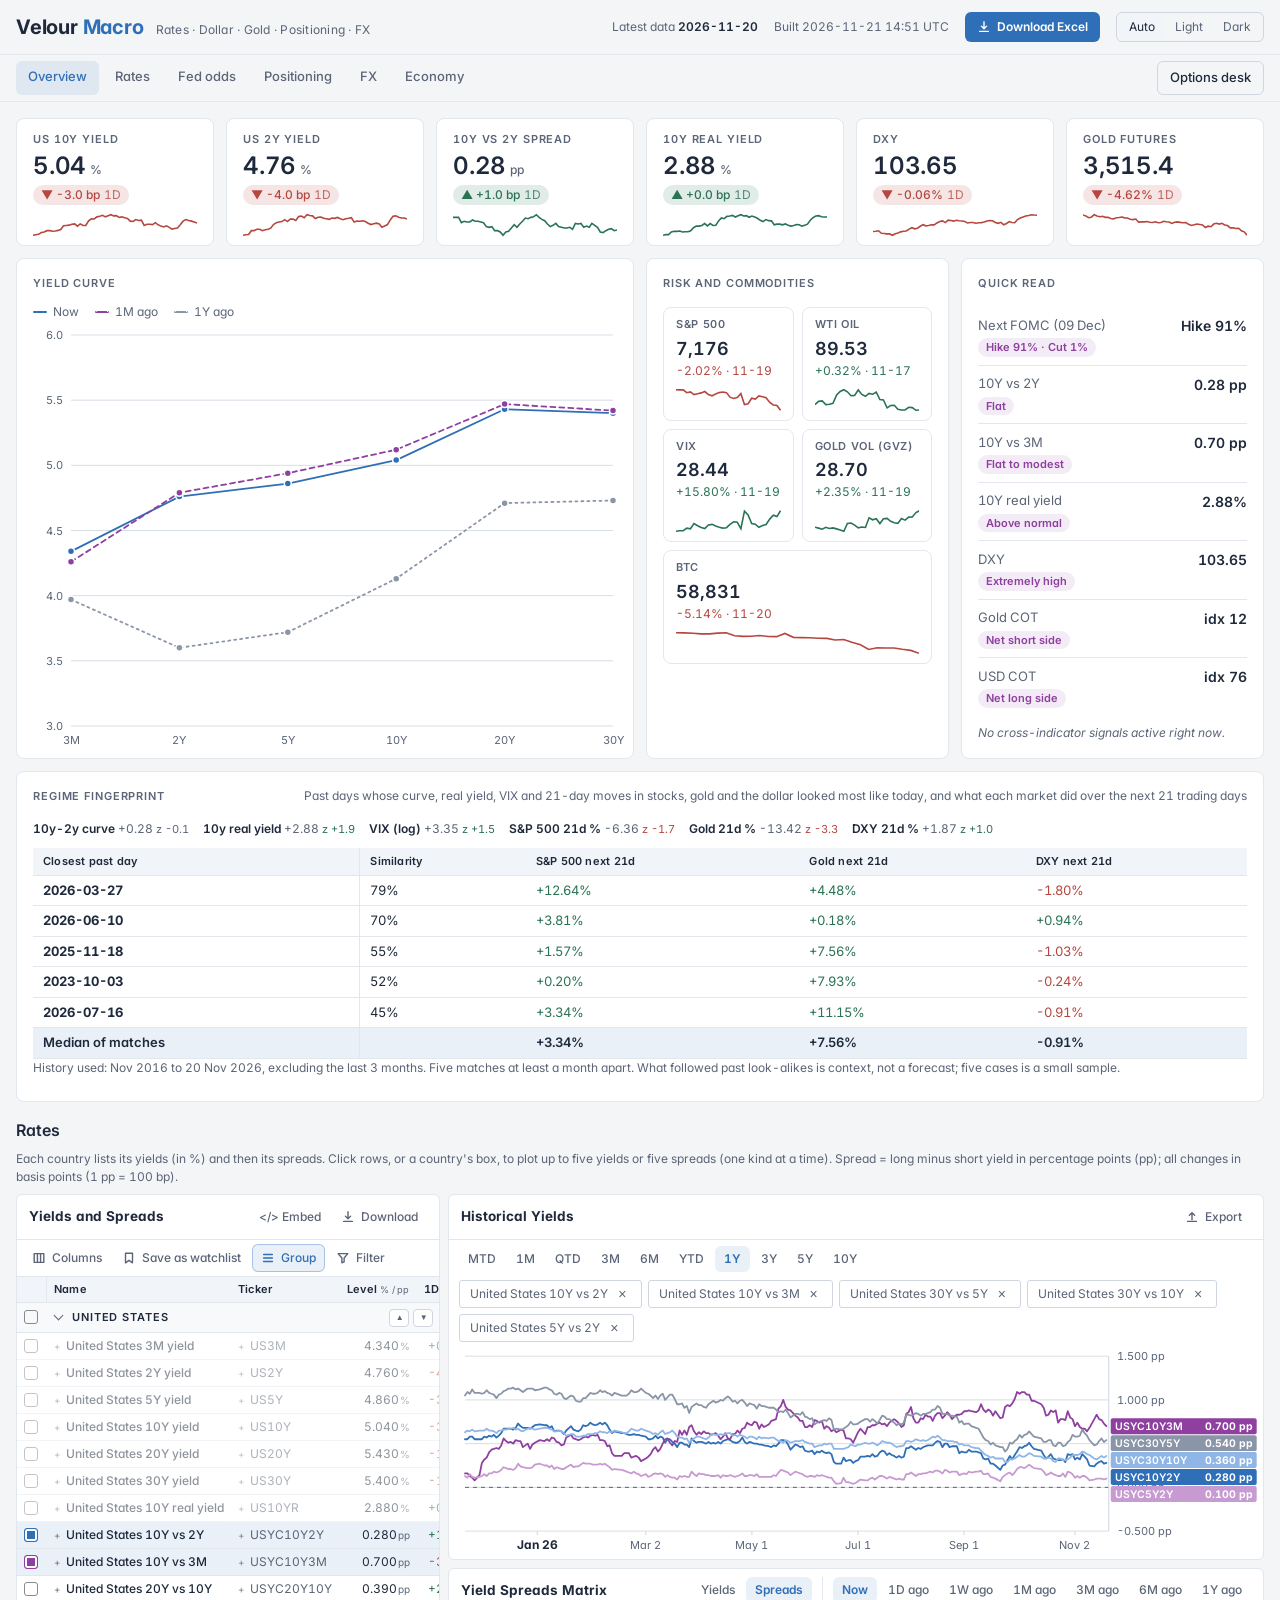
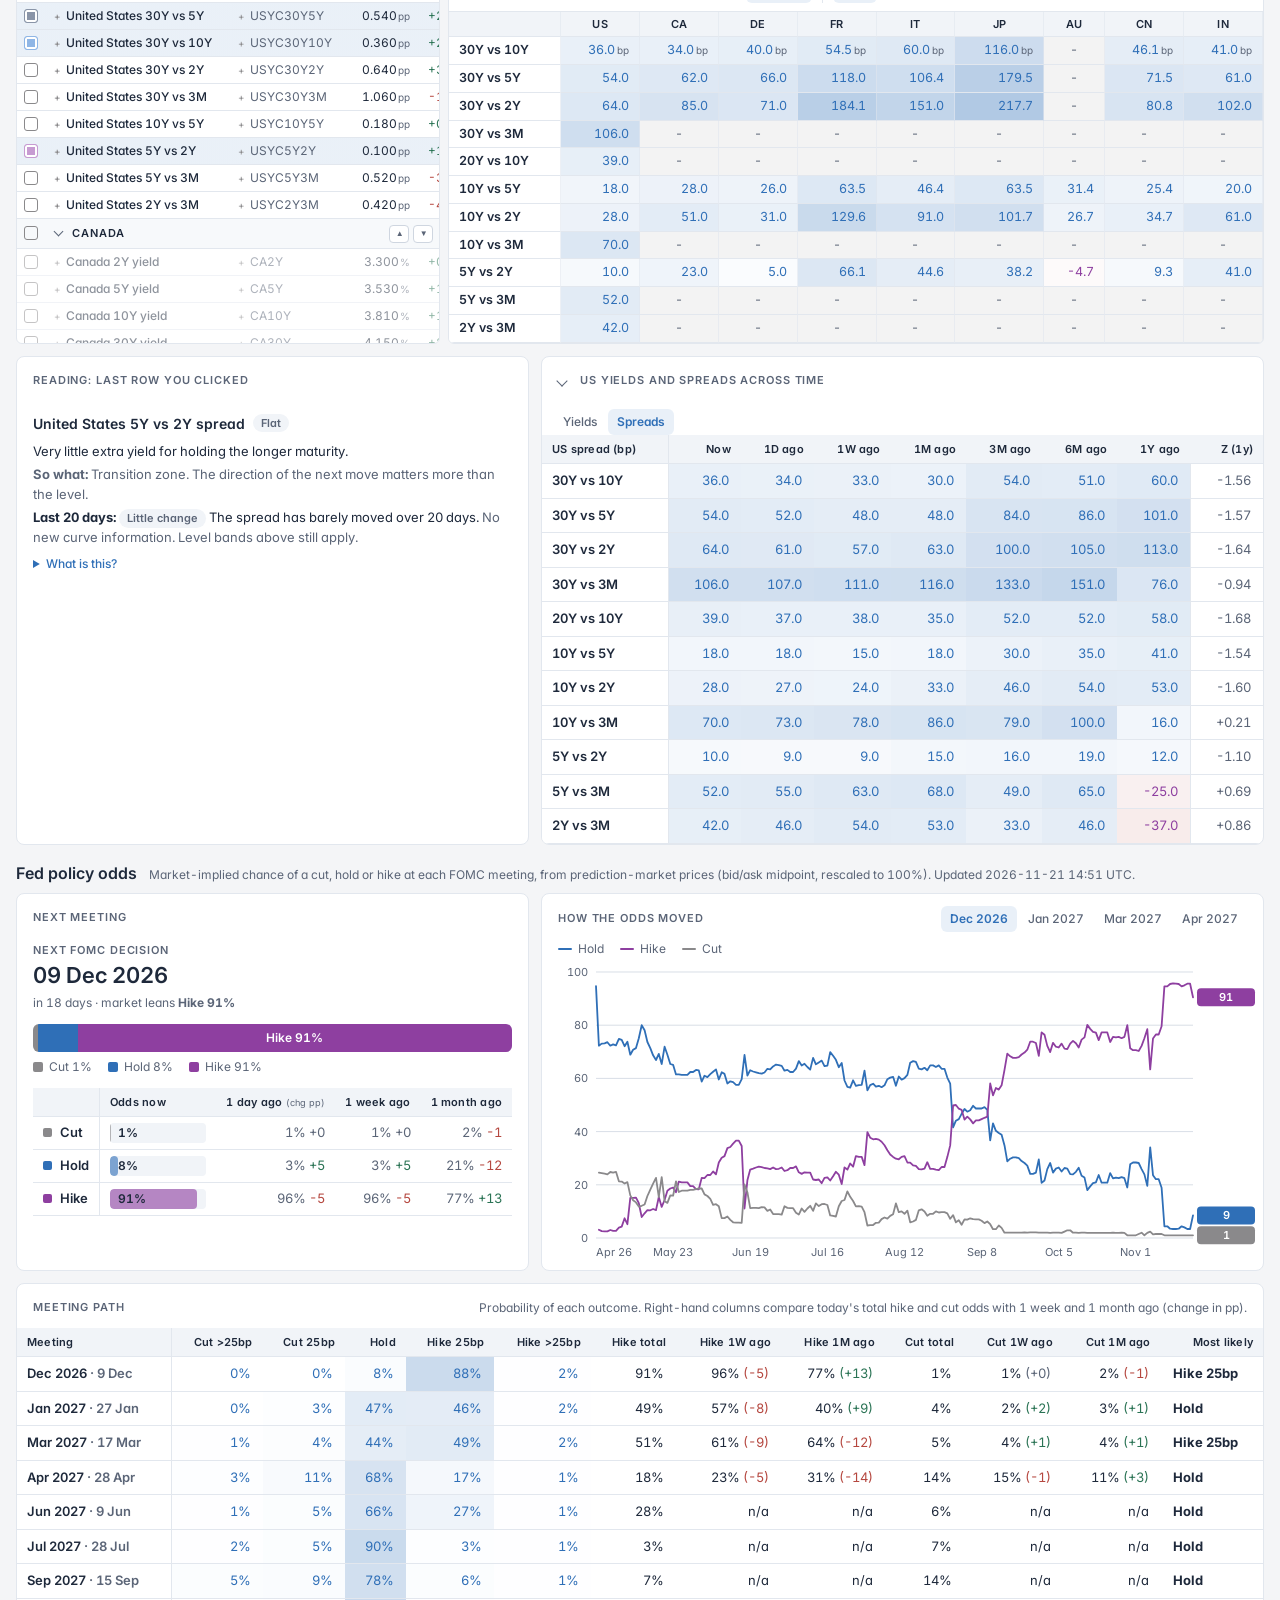
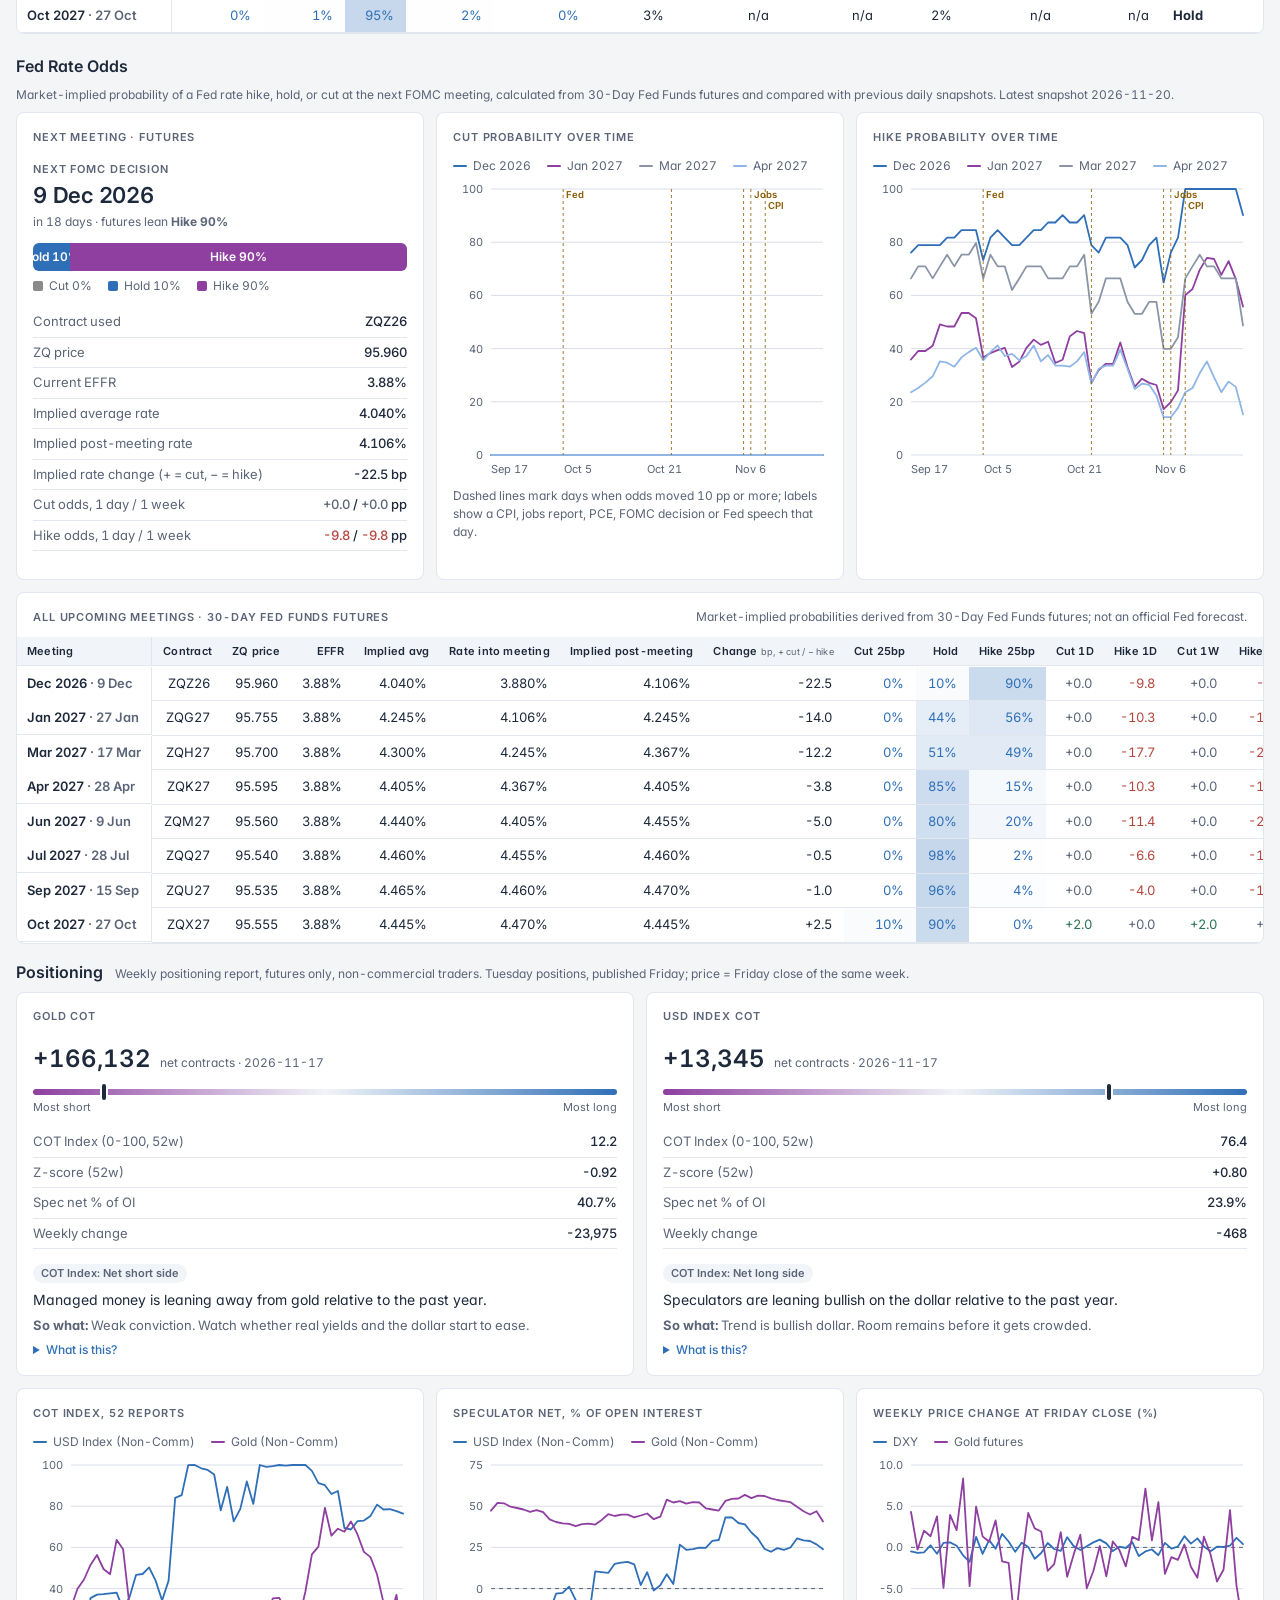
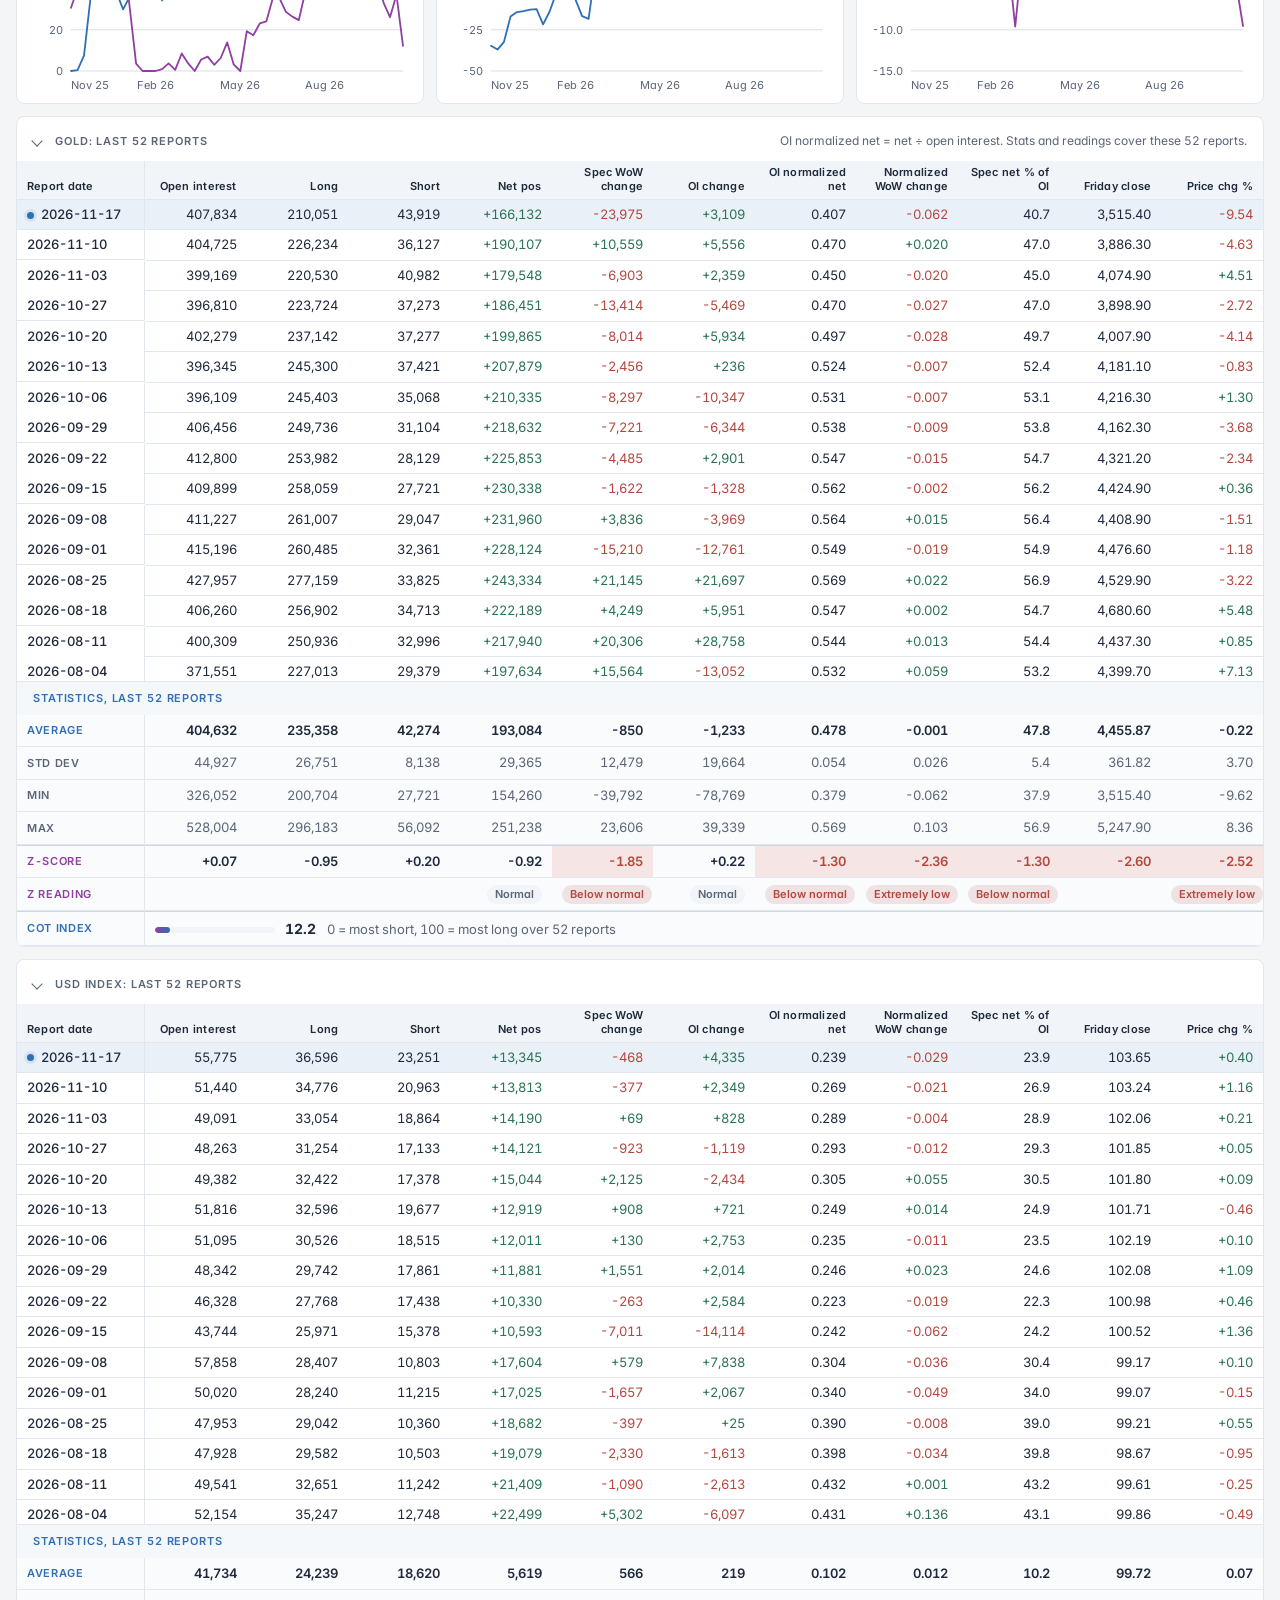
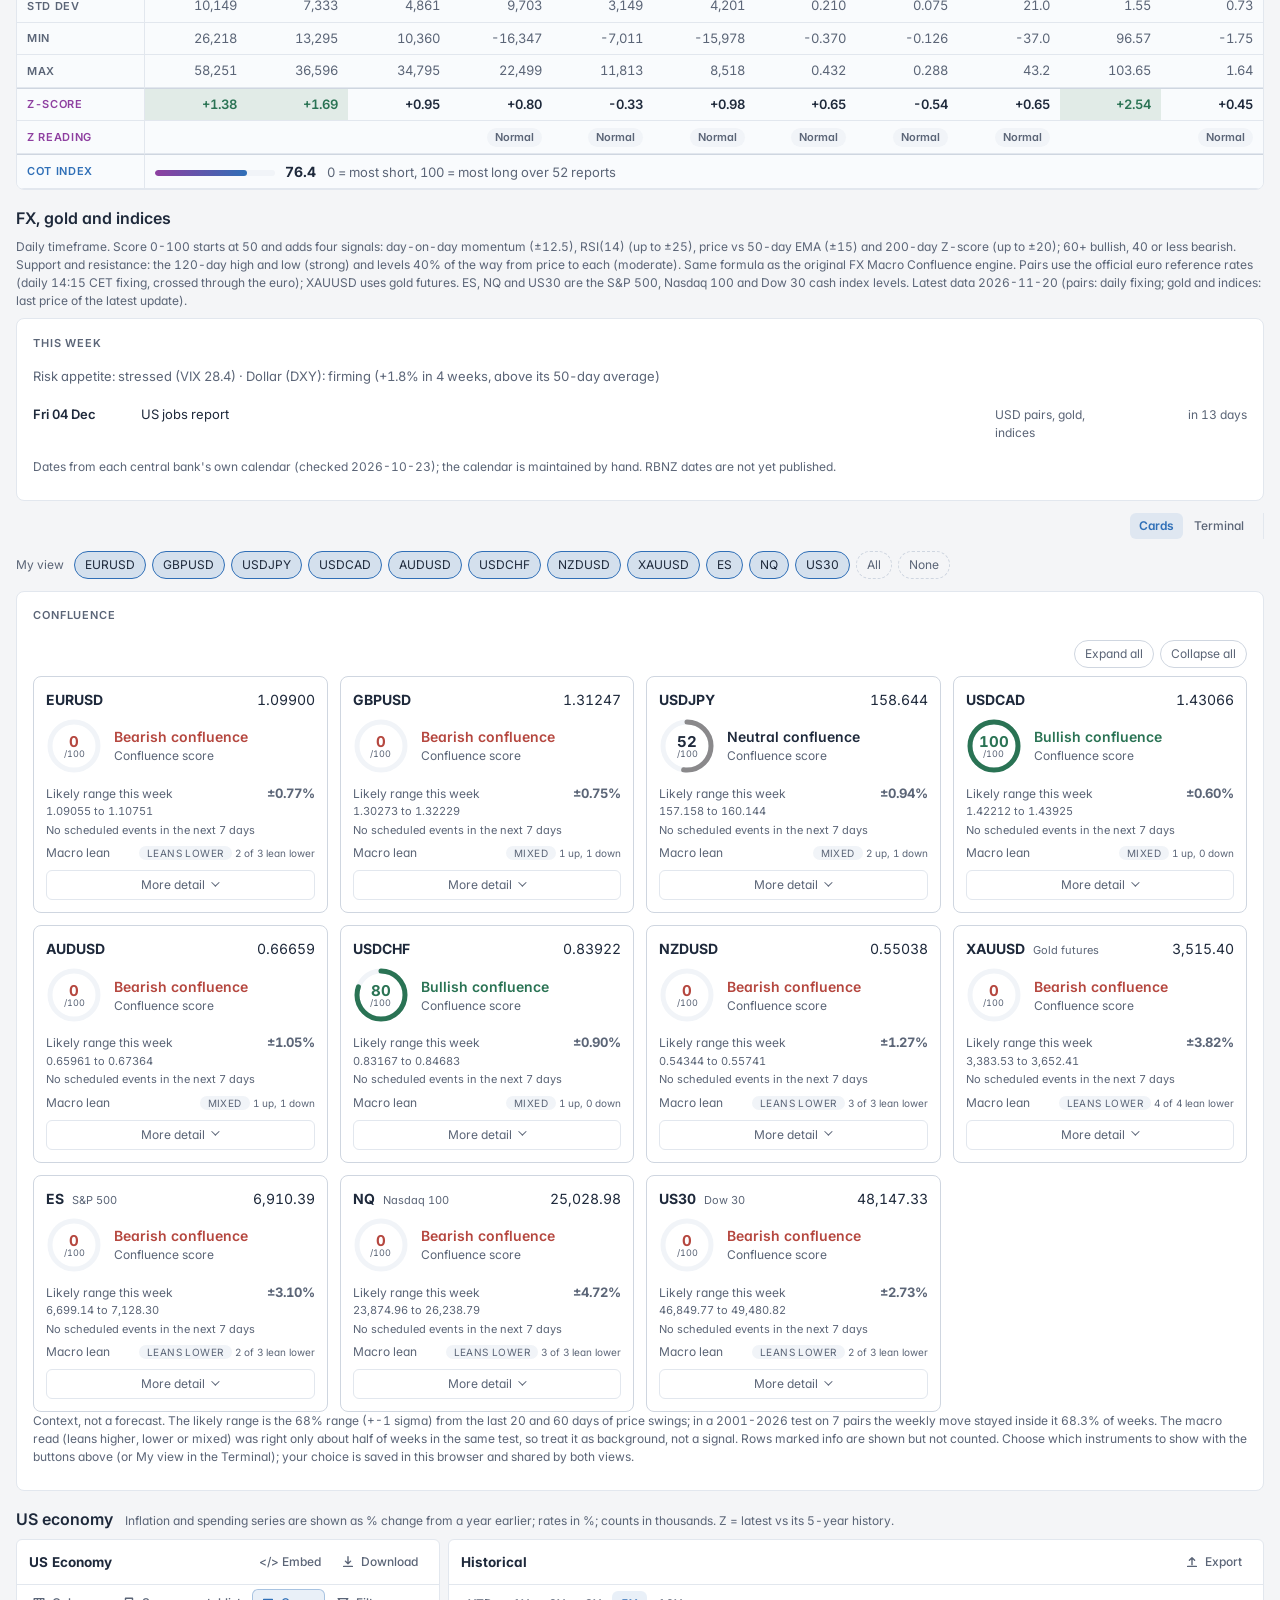
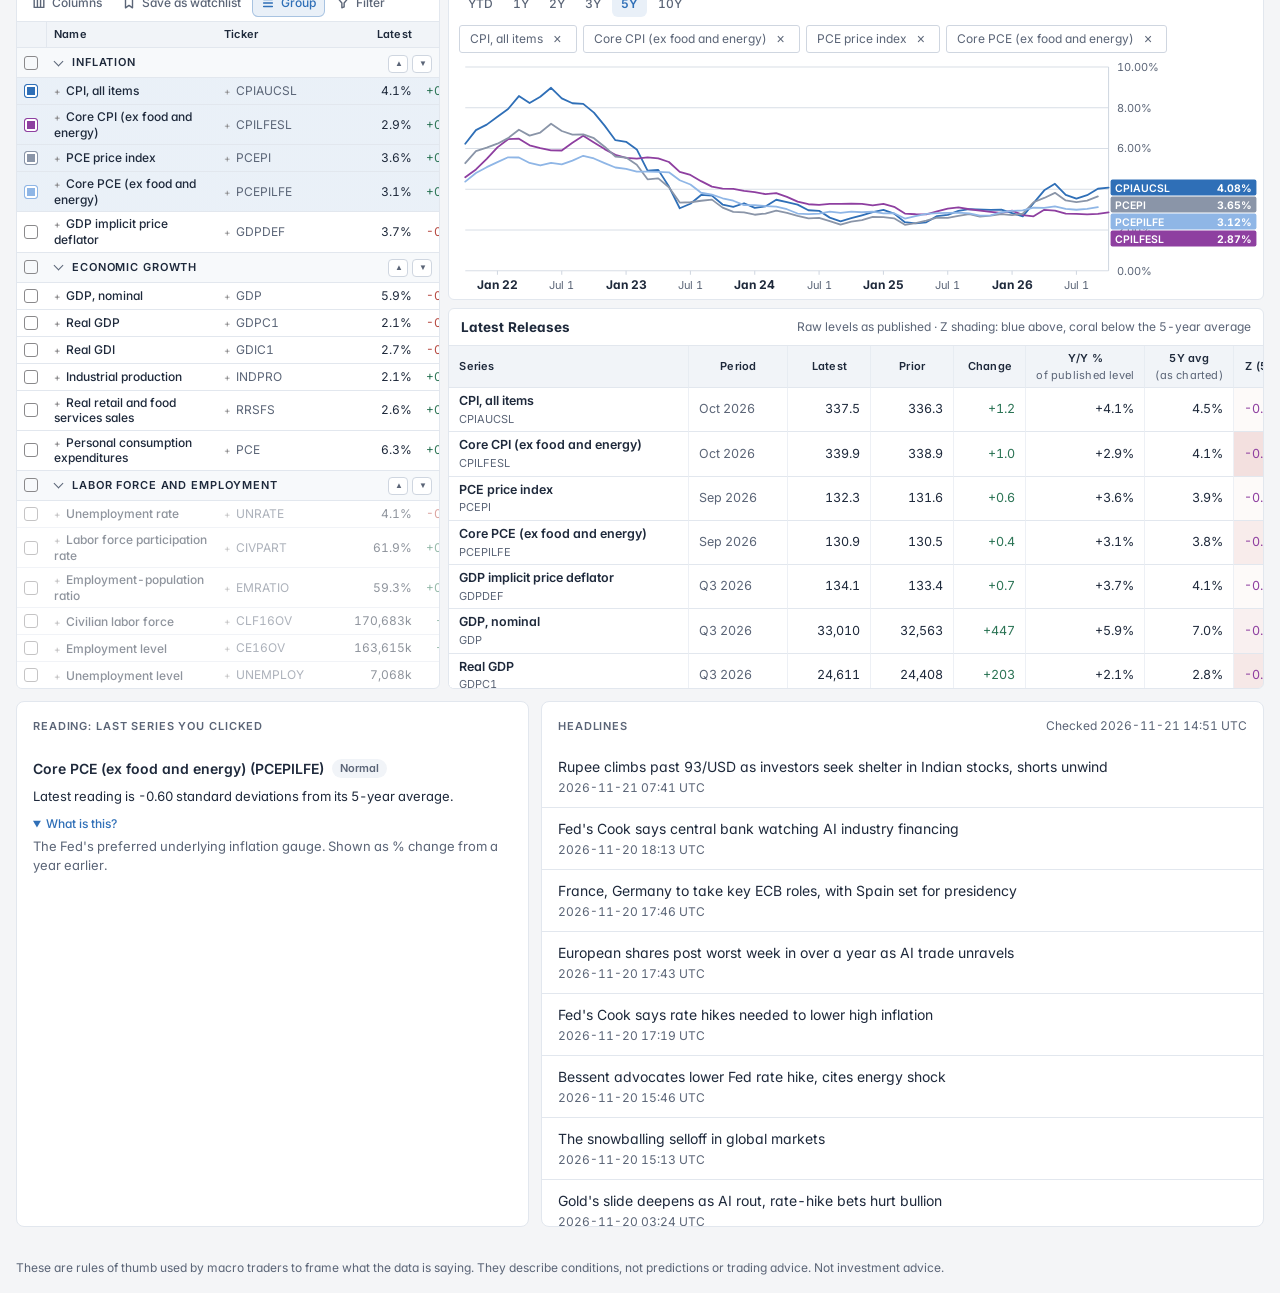
